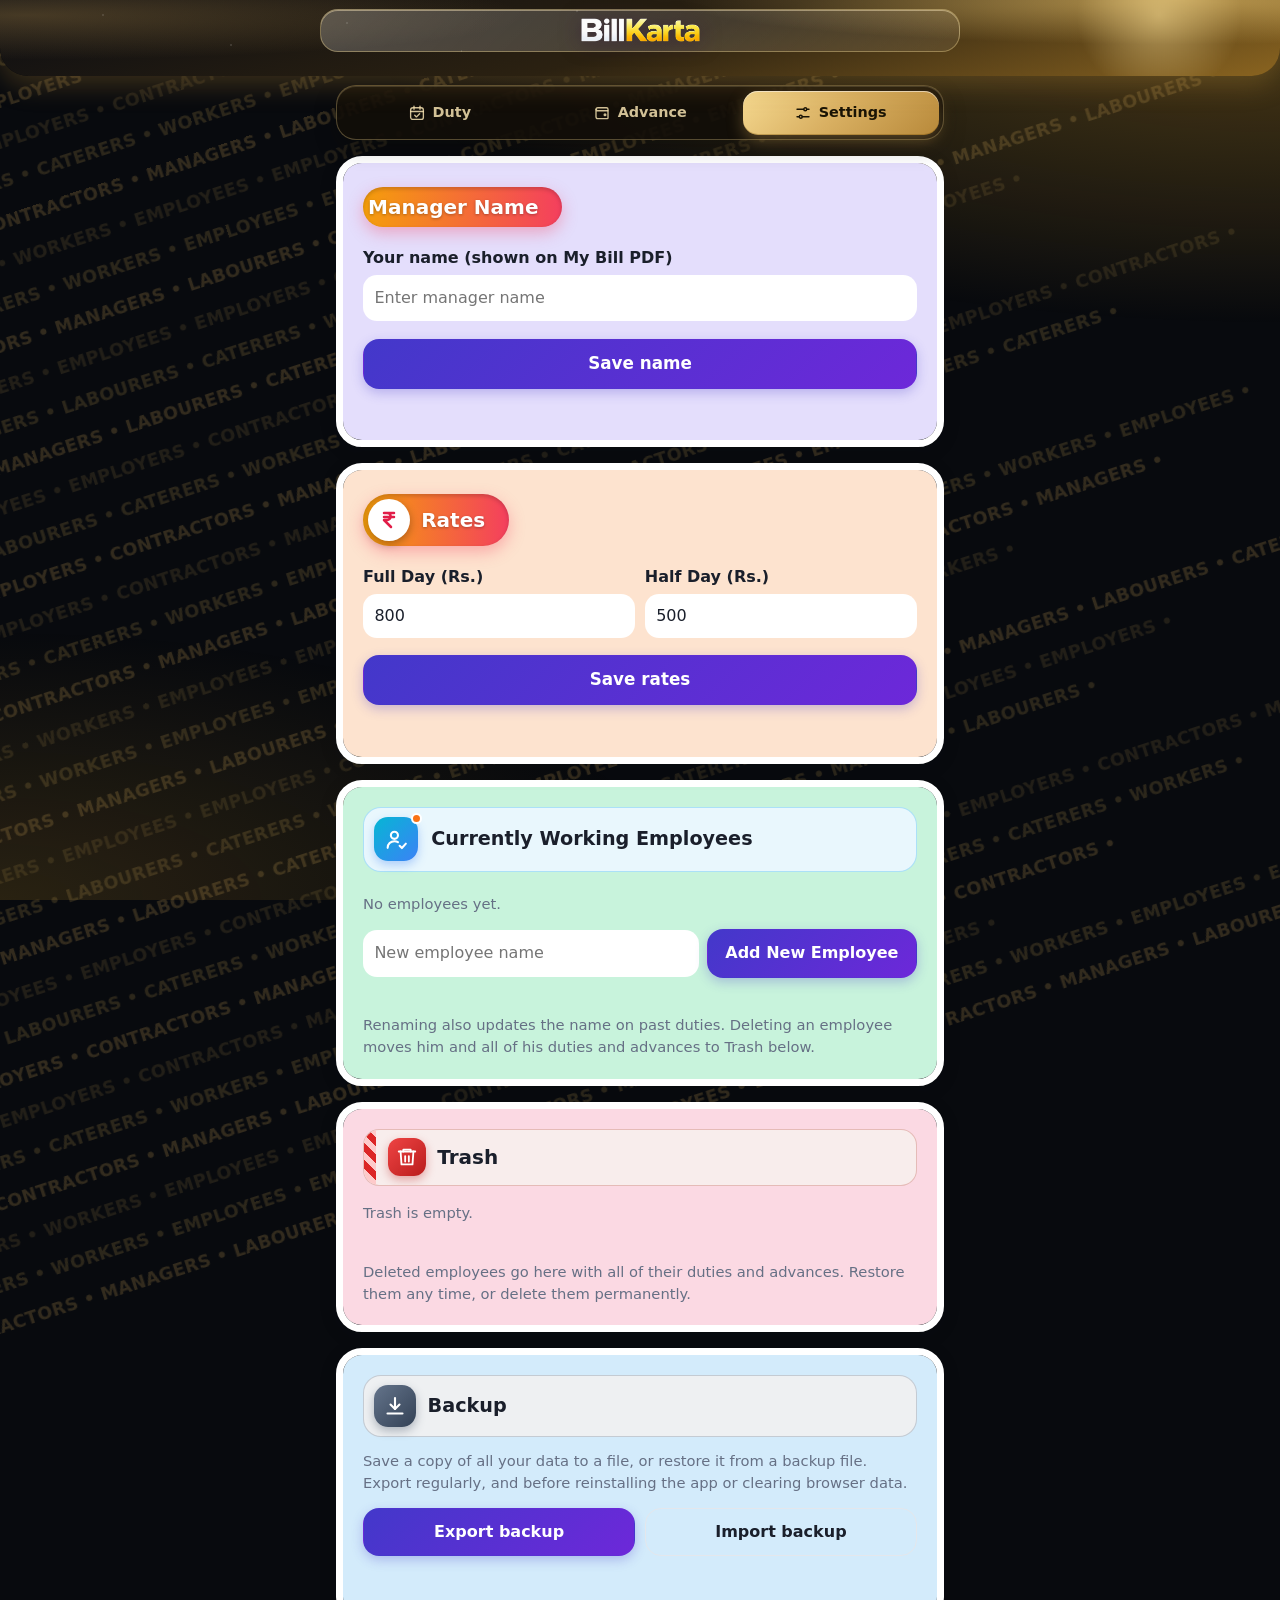
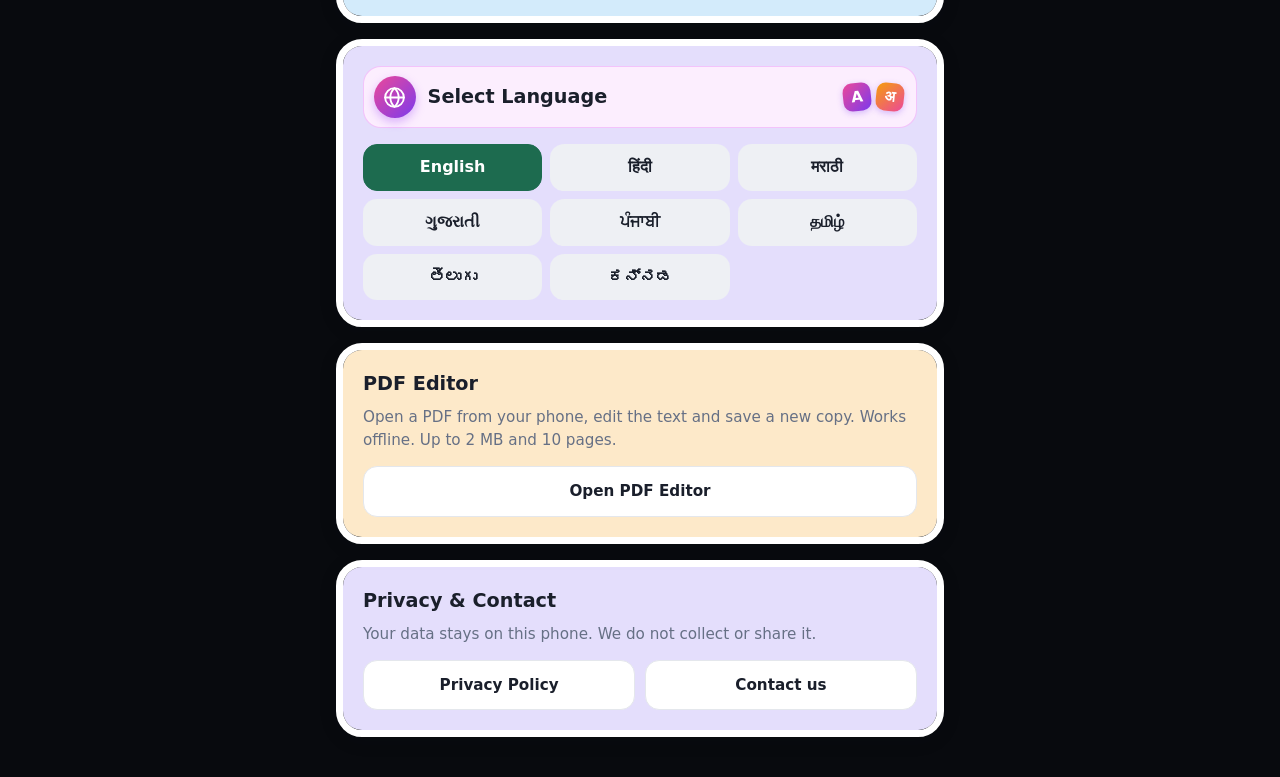
==== app/src/main/assets/www/forall/index.html @ 9d310b86 "Rename Compare PDF to Check Employee Bill; translate new labels in all languages Co-Authored-By: Cla" ====
<!DOCTYPE html>
<html lang="en">
<head><script src="/assets/www/app-shim.js"></script><link rel="stylesheet" href="/assets/www/fonts/poppins.css">
<meta charset="utf-8">
<meta name="viewport" content="width=device-width, initial-scale=1, minimum-scale=1, maximum-scale=1, user-scalable=no, viewport-fit=cover">
<title>BillKarta</title>
<script defer src="/assets/www/lib/jspdf.umd.min.js"></script>
<script defer src="/assets/www/lib/jspdf.plugin.autotable.min.js"></script>
<style>
  :root {
    --bg:#eef0f4; --card:#ffffff; --ink:#1a1f2b; --muted:#667085; --line:#e4e7ec;
    --accent:#1d6b4f; --on-accent:#ffffff; --danger:#b23a2e; --half:#b7791f; --full:#4338ca;
    --g1:#4338ca; --g2:#6d28d9; --brand-ink:#4338ca;
    --shadow:0 4px 20px rgba(16,24,40,.08),0 1px 3px rgba(16,24,40,.06);
    box-sizing:border-box;
    padding-bottom:env(safe-area-inset-bottom,0px);
  }
  @media (prefers-color-scheme: dark) {
    :root:not([data-theme="light"]) {
      --bg:#101217; --card:#1b1e26; --ink:#eceff4; --muted:#9aa3b2; --line:#2b303b;
      --accent:#58c49a; --on-accent:#0c1a13; --danger:#e8786b; --half:#e0a84a; --full:#a5b4fc;
      --g1:#3730a3; --g2:#5b21b6; --brand-ink:#a5b4fc;
      --shadow:0 4px 20px rgba(0,0,0,.45),0 1px 3px rgba(0,0,0,.35);
      color-scheme:dark;
    }
  }
  :root[data-theme="dark"] {
    --bg:#101217; --card:#1b1e26; --ink:#eceff4; --muted:#9aa3b2; --line:#2b303b;
    --accent:#58c49a; --on-accent:#0c1a13; --danger:#e8786b; --half:#e0a84a; --full:#a5b4fc;
    --g1:#3730a3; --g2:#5b21b6; --brand-ink:#a5b4fc;
    --shadow:0 4px 20px rgba(0,0,0,.45),0 1px 3px rgba(0,0,0,.35);
    color-scheme:dark;
  }
  *,*::before,*::after{box-sizing:inherit}
  body{margin:0;background:var(--bg);color:var(--ink);font-family:"Poppins","Noto Sans Devanagari","Noto Sans Gujarati","Noto Sans Gurmukhi","Noto Sans Tamil","Noto Sans Telugu","Noto Sans Kannada",system-ui,-apple-system,"Segoe UI",Roboto,sans-serif;line-height:1.5}
  .wrap{max-width:40rem;margin:0 auto;padding:1rem}
  h1{font-size:1.5rem;margin:.5rem 0 1rem}
  h2{font-size:1.1rem;margin:0 0 .75rem}
  nav{display:flex;gap:.5rem;margin-bottom:1rem}
  nav button{flex:1;padding:.7rem;border:1px solid var(--line);background:var(--card);color:var(--ink);border-radius:8px;font:inherit;font-weight:600;cursor:pointer}
  nav button[aria-selected="true"]{background:var(--accent);color:var(--on-accent);border-color:var(--accent)}
  .card{background:var(--card);border:1px solid var(--line);border-radius:10px;padding:1rem;margin-bottom:1rem}
  label{display:block;font-weight:600;margin:.8rem 0 .3rem}
  input[type=text],input[type=date]{width:100%;padding:.65rem;font:inherit;color:var(--ink);background:var(--bg);border:1px solid var(--line);border-radius:8px}
  .seg{display:flex;gap:.5rem}
  .seg label{flex:1;margin:0;font-weight:600}
  .seg input{position:absolute;opacity:0;pointer-events:none}
  .seg span{display:block;text-align:center;padding:.65rem;border:1px solid var(--line);border-radius:8px;cursor:pointer;background:var(--bg)}
  .seg input:checked+span{background:var(--accent);color:var(--on-accent);border-color:var(--accent)}
  .seg input:focus-visible+span,.chk input:focus-visible+span{outline:3px solid var(--ink);outline-offset:2px}
  .chips{display:flex;flex-wrap:wrap;gap:.5rem}
  .chk{margin:0;font-weight:500}
  .chk input{position:absolute;opacity:0;pointer-events:none}
  .chk span{display:inline-block;padding:.5rem .9rem;border:1px solid var(--line);border-radius:999px;cursor:pointer;background:var(--bg)}
  .chk input:checked+span{background:var(--accent);color:var(--on-accent);border-color:var(--accent)}
  .btn{font:inherit;font-weight:600;padding:.7rem 1.1rem;border-radius:8px;border:1px solid var(--accent);background:var(--accent);color:var(--on-accent);cursor:pointer}
  .btn.ghost{background:transparent;color:var(--ink);border-color:var(--line)}
  .btn.danger{background:transparent;color:var(--danger);border-color:var(--danger)}
  .btn:focus-visible,nav button:focus-visible{outline:3px solid var(--ink);outline-offset:2px}
  .save{width:100%;margin-top:1.1rem;font-size:1.05rem}
  .row{display:flex;gap:.5rem;align-items:center;margin-bottom:.5rem}
  .row input{flex:1}
  .hint{color:var(--muted);font-size:.92rem;margin:.3rem 0 0}
  .msg{min-height:1.4rem;margin:.6rem 0 0;font-weight:600;color:var(--accent)}
  .msg.err{color:var(--danger)}
  .rec{border-top:1px solid var(--line);padding:.75rem 0;display:flex;justify-content:space-between;gap:.75rem;align-items:flex-start}
  .rec:first-of-type{border-top:0}
  .tag{display:inline-block;font-size:.8rem;font-weight:700;padding:.1rem .55rem;border-radius:999px;border:1px solid currentColor}
  .tag.Half{color:var(--half)} .tag.Full{color:var(--full)}
  .meta{color:var(--muted);font-size:.92rem}
  .sum{display:grid;grid-template-columns:1fr auto auto;gap:.3rem .9rem;font-size:.95rem}
  .sum b{font-weight:600}
  .overlay{position:fixed;inset:0;background:rgba(0,0,0,.55);display:flex;align-items:center;justify-content:center;padding:1rem;z-index:50}
  .dialog{background:var(--card);color:var(--ink);border:1px solid var(--line);border-radius:12px;padding:1.25rem;width:100%;max-width:24rem}
  .dialog h2{margin:0 0 .5rem}
  .dialog p{margin:0 0 1.1rem;color:var(--muted);overflow-wrap:anywhere}
  .dactions{display:flex;gap:.5rem;justify-content:flex-end}
  .btn.dangerfill{background:var(--danger);border-color:var(--danger);color:#fff}
  .btn{min-height:44px}
  input[type=text],input[type=date],input[type=month]{font-size:16px;min-width:0;min-height:44px}
  input[type=date],input[type=month]{-webkit-appearance:none;appearance:none}
  .meta{overflow-wrap:anywhere}
  @media (max-width:520px){
    .wrap{padding:.75rem}
    .card{padding:.85rem}
    h1{font-size:1.3rem}
    .row{flex-wrap:wrap}
    .row input{flex:1 1 100%}
    .row .btn{flex:1}
    .rec{flex-direction:column}
    .rec .btn{width:100%}
    .dactions .btn{flex:1}
    .seg span{padding:.8rem .4rem}
  }
  .ibtn{flex:none;width:44px;height:44px;padding:0;display:inline-flex;align-items:center;justify-content:center;border:1px solid var(--line);background:transparent;color:var(--ink);border-radius:8px;cursor:pointer}
  .ibtn svg{width:20px;height:20px;fill:none;stroke:currentColor;stroke-width:2;stroke-linecap:round;stroke-linejoin:round}
  .ibtn.del{color:var(--danger);border-color:var(--danger)}
  .ibtn:focus-visible{outline:3px solid var(--ink);outline-offset:2px}
  .row.erow{flex-wrap:nowrap}
  .row.erow input{flex:1 1 auto}
  .row.erow{align-items:center}
  .ename{flex:1 1 auto;min-width:0;overflow-wrap:anywhere;font-weight:600}
  #emps{display:flex;flex-direction:column;gap:.6rem}
  #emps .row.erow{margin:0;gap:.65rem;padding:.55rem .65rem;border:1px solid var(--line);border-left:5px solid var(--accent);border-radius:12px;box-shadow:0 1px 3px rgba(0,0,0,.08);background:rgba(127,127,127,.08);background:color-mix(in srgb,var(--accent) 10%,var(--card))}
  #emps .row.erow:nth-child(even){background:rgba(127,127,127,.14);background:color-mix(in srgb,var(--accent) 18%,var(--card))}
  button.arow{width:100%;font:inherit;color:var(--ink);text-align:left;cursor:pointer}
  button.arow:focus-visible{outline:3px solid var(--ink);outline-offset:2px}
  .arow .atotal{flex:none;font-size:.9rem;font-weight:600;color:var(--accent)}
  .ahead{margin:1.1rem 0 .4rem;padding-top:.9rem;border-top:1px solid var(--line)}
  .hrow{display:flex;align-items:center;gap:.5rem;padding:.25rem 0}
  .hrow .hd{flex:1 1 auto;min-width:0}
  .hrow .ibtn{width:36px;height:36px}
  .pacts{display:flex;flex-wrap:wrap;gap:.5rem;margin-top:.5rem}
  .pacts .btn{flex:1 1 8rem;text-align:center;text-decoration:none;display:inline-block}
  .th{display:flex;align-items:center;gap:.5rem}
  .th svg{width:22px;height:22px;fill:none;stroke:currentColor;stroke-width:2;stroke-linecap:round;stroke-linejoin:round;color:var(--danger)}
  #tlist{display:flex;flex-direction:column;gap:.6rem}
  .trow{display:flex;align-items:center;flex-wrap:wrap;gap:.6rem;padding:.55rem .65rem;border:1px solid var(--line);border-left:5px solid var(--danger);border-radius:12px;background:rgba(127,127,127,.08);background:color-mix(in srgb,var(--danger) 8%,var(--card))}
  .trow .avatar{background:var(--muted)}
  .trow .tinfo{flex:1 1 9rem;min-width:0}
  .trow .tname{font-weight:600;overflow-wrap:anywhere}
  .trow .tmeta{font-size:.85rem;color:var(--muted)}
  .trow .btn{padding:.45rem .8rem}
  #tlist .ibtn{background:var(--card)}
  #tempty{margin-top:.8rem}
  .count{color:var(--muted);font-weight:500;font-size:.95rem}
  #alist{display:flex;flex-direction:column;gap:.6rem}
  .arow{display:flex;align-items:center;gap:.65rem;padding:.55rem .75rem;border:1px solid var(--line);border-left:5px solid var(--accent);border-radius:12px;box-shadow:0 1px 3px rgba(0,0,0,.08);background:rgba(127,127,127,.08);background:color-mix(in srgb,var(--accent) 10%,var(--card))}
  .arow:nth-child(even){background:rgba(127,127,127,.14);background:color-mix(in srgb,var(--accent) 18%,var(--card))}
  .arow .num{flex:none;min-width:1.4rem;color:var(--muted);font-weight:600;text-align:right}
  .avatar{flex:none;width:40px;height:40px;border-radius:50%;display:inline-flex;align-items:center;justify-content:center;background:var(--accent);color:var(--on-accent);font-weight:700;font-size:1.05rem}
  #emps .ibtn{background:var(--card)}
  .rbody{flex:1;min-width:0;width:100%}
  .rl{display:grid;grid-template-columns:6rem 1fr;gap:.5rem;padding:.2rem 0;align-items:start}
  .rl .k{color:var(--muted);font-size:.92rem}
  .rl span:not(.k),.rl ul{overflow-wrap:anywhere}
  .rl .tag{justify-self:start}
  .names{margin:0;padding-left:1.1rem}
  .tscroll{overflow-x:auto;-webkit-overflow-scrolling:touch}
  table.duties{width:100%;min-width:30rem;border-collapse:collapse;font-size:.95rem}
  .duties th,.duties td{text-align:left;padding:.6rem .5rem;border-bottom:1px solid var(--line);vertical-align:top}
  .duties th{color:var(--muted);font-weight:600;font-size:.88rem;white-space:nowrap}
  .duties td:first-child{white-space:nowrap}
  .duties .names{list-style:decimal;padding:0 0 0 1.25rem;margin:0}
  .duties .tag{white-space:nowrap}
  .duties .ibtn{width:36px;height:36px}
  .sr{position:absolute;width:1px;height:1px;overflow:hidden;clip:rect(0 0 0 0);white-space:nowrap}
  .duties td{transition:background-color .3s}
  .duties tr.hl td{background:rgba(255,200,0,.35);background:color-mix(in srgb,var(--accent) 30%,transparent)}
  .acts{display:flex;gap:.4rem}
  .dialog{max-height:90vh;overflow-y:auto}
  .tscroll{border:1px solid var(--line);border-radius:12px;background:var(--card);box-shadow:0 2px 8px rgba(0,0,0,.08)}
  table.duties{border-collapse:separate;border-spacing:0}
  .duties thead th{background:var(--accent);color:var(--on-accent);font-size:.82rem;font-weight:700;letter-spacing:.03em;padding:.8rem .75rem;border-bottom:0}
  .duties td{padding:.75rem;border-bottom:1px solid var(--line)}
  .duties tbody tr:last-child td{border-bottom:0}
  .duties tbody tr:nth-child(even){background:rgba(127,127,127,.08);background:color-mix(in srgb,var(--accent) 7%,transparent)}
  .duties tbody tr:hover{background:rgba(127,127,127,.14);background:color-mix(in srgb,var(--accent) 14%,transparent)}
  .duties .names li{padding:.1rem 0}
  .duties .names li::marker{color:var(--accent);font-weight:700}
  .duties .tag{padding:.25rem .75rem;font-size:.8rem;font-weight:700;background:color-mix(in srgb,currentColor 14%,transparent)}
  .duties .ibtn{border-radius:50%}
  .duties .ibtn:hover{background:color-mix(in srgb,var(--accent) 16%,transparent)}
  .duties .ibtn.del:hover{background:color-mix(in srgb,var(--danger) 16%,transparent)}
  table.duties{width:100%;min-width:0;font-size:.8rem;line-height:1.35}
  .duties thead th{font-size:.7rem;padding:.55rem .4rem;letter-spacing:.02em}
  .duties td{padding:.5rem .4rem}
  .duties th:first-child,.duties td:first-child{padding-left:.6rem}
  .duties th:last-child,.duties td:last-child{padding-right:.6rem}
  .duties td{overflow-wrap:anywhere}
  .duties td:first-child{white-space:nowrap;overflow-wrap:normal}
  .duties .names{padding-left:1rem}
  .duties .names li{padding:0}
  .duties .tag{padding:.12rem .5rem;font-size:.7rem;white-space:nowrap}
  .duties .acts{gap:.25rem}
  .duties .ibtn{width:30px;height:30px}
  .duties .ibtn svg{width:15px;height:15px}
  button,input,select,textarea{font-family:inherit}
  .btn:disabled{opacity:.45;cursor:not-allowed}
  .chk input:checked+span{background:#2563eb;color:#fff;border-color:#2563eb}
  input[type=number]{width:100%;padding:.65rem;font-size:16px;min-height:44px;color:var(--ink);background:var(--bg);border:1px solid var(--line);border-radius:8px}
  .rrow{display:grid;grid-template-columns:1fr 1fr;gap:.6rem}
  .rrow>div{min-width:0}
  .ac{position:relative}
  .aclist{list-style:none;margin:.25rem 0 0;padding:.25rem;position:absolute;left:0;right:0;z-index:20;background:var(--card);border:1px solid var(--line);border-radius:10px;box-shadow:0 6px 16px rgba(0,0,0,.18);max-height:14rem;overflow-y:auto}
  .aclist li{padding:.6rem .7rem;border-radius:8px}
  .aclist li[role=option]{cursor:pointer}
  .aclist li[role=option]:hover,.aclist li[aria-selected="true"]{background:#2563eb;color:#fff}
  .aclist li.none{color:var(--muted)}
  .bsub{color:var(--muted);font-size:.9rem;margin:1rem 0 .5rem}
  .duties th.amt,.duties td.amt{text-align:right;white-space:nowrap}
  .final{display:flex;justify-content:space-between;align-items:center;gap:1rem;margin-top:.9rem;padding:.9rem 1rem;border-radius:12px;background:var(--accent);color:var(--on-accent);font-weight:700}
  .final small{font-weight:500;opacity:.9}
  .final .tot{font-size:1.4rem;white-space:nowrap}
  .duties th.cnt,.duties td.cnt{text-align:center;width:3.5rem}
  .sum2{margin-top:1rem;border-top:1px solid var(--line);padding-top:.6rem;font-size:.8rem}
  .s2row{display:grid;grid-template-columns:1fr repeat(3,1.9rem);gap:.4rem;align-items:center;padding:.2rem 0}
  .s2head{color:var(--muted);font-weight:600;font-size:.7rem}
  .s2head span:not(:first-child){text-align:center}
  .s2row .nm{overflow-wrap:anywhere}
  .s2row .c{display:inline-flex;align-items:center;justify-content:center;width:1.7rem;height:1.7rem;border-radius:50%;border:1.5px solid currentColor;font-weight:700;font-size:.75rem;justify-self:center}
  .c.fd{color:var(--full)}
  .c.hd{color:var(--half)}
  .c.tot{color:#2563eb}
  .c.zero{opacity:.35}
  .s2row .c{border-color:transparent;color:#fff}
  .s2row .c.fd{background:#1a7f56;color:#fff}
  .s2row .c.hd{background:#b36a00;color:#fff}
  .s2row .c.tot{background:#2563eb;color:#fff}
  .s2row .c.zero{opacity:.35}
  .bname{text-align:center;font-weight:700;font-size:1.05rem;margin:1rem 0 .5rem;overflow-wrap:anywhere}
  .bsum{margin-top:.9rem;padding:.8rem 1rem;border:1px solid var(--line);border-radius:12px;background:var(--bg);font-size:.9rem;font-variant-numeric:tabular-nums}
  .bs-t{font-weight:700;margin-top:.55rem}
  .bs-t:first-child{margin-top:0}
  .bs-v{color:var(--muted);overflow-wrap:anywhere}
  [hidden]{display:none!important}

  /* ===== Redesign: gradient header, soft grey page, white rounded cards, floating save ===== */
  body{background:var(--bg)}
  .hero{background:linear-gradient(135deg,var(--g1),var(--g2));color:#fff;padding:calc(1.4rem + env(safe-area-inset-top,0px)) 0 4rem;border-radius:0 0 28px 28px;box-shadow:0 8px 24px rgba(67,56,202,.25)}
  .hero-in{max-width:40rem;margin:0 auto;padding:0 1rem}
  .hero h1{margin:0;font-size:1.6rem;font-weight:700;letter-spacing:-.01em;color:#fff;text-align:center}
  .wrap{margin-top:-2.6rem;padding-bottom:1.5rem;position:relative}
  nav{position:sticky;top:calc(env(safe-area-inset-top,0px) + .5rem);z-index:40}
  nav button{border:0;border-radius:16px;background:var(--card);color:var(--ink);box-shadow:0 6px 18px rgba(16,24,40,.16),0 1px 3px rgba(16,24,40,.1)}
  nav button[aria-selected="true"]{background:var(--accent);color:var(--on-accent)}
  .card{background:var(--card);border:0;border-radius:20px;box-shadow:var(--shadow);padding:1.25rem}
  .dialog{border:0;border-radius:20px;box-shadow:0 20px 50px rgba(0,0,0,.35)}
  h2{font-weight:600}
  input[type=text],input[type=date],input[type=month],input[type=number]{background:var(--bg);border:1px solid transparent;border-radius:14px}
  input:focus{outline:2px solid var(--g2);outline-offset:1px}
  .seg span{border:1px solid transparent;border-radius:14px;background:var(--bg)}
  .chk span{border:1px solid transparent;background:var(--bg)}
  .seg input:checked+span,.chk input:checked+span{background:var(--accent);color:var(--on-accent);border-color:var(--accent)}
  .btn{border:1px solid transparent;border-radius:16px;background:linear-gradient(135deg,var(--g1),var(--g2));color:#fff;box-shadow:0 4px 12px rgba(67,56,202,.28)}
  .btn.ghost{background:transparent;color:var(--ink);border-color:var(--line);box-shadow:none}
  .btn.danger{background:transparent;color:var(--danger);border-color:var(--danger);box-shadow:none}
  .btn.dangerfill{background:var(--danger);border-color:var(--danger);color:#fff;box-shadow:none}
  .msg{color:var(--brand-ink)}
  .msg.err{color:var(--danger)}
  .ibtn{border-radius:12px}
  .duties .ibtn{border-radius:50%}
  #emps .row.erow,#emps .row.erow:nth-child(even),.arow,.arow:nth-child(even){border:0;border-radius:16px;box-shadow:none;background:var(--bg)}
  .arow{padding:.65rem .8rem}
  .arow .atotal{color:var(--brand-ink)}
  .avatar{background:linear-gradient(135deg,var(--g1),var(--g2));color:#fff}
  .trow{border:0;border-left:0;border-radius:16px}
  .tscroll{border:0;border-radius:16px;box-shadow:var(--shadow)}
  .duties thead th{background:var(--g1);color:#fff}
  .duties tbody tr:nth-child(even){background:color-mix(in srgb,var(--muted) 7%,transparent)}
  .duties tbody tr:hover{background:color-mix(in srgb,var(--muted) 13%,transparent)}
  @keyframes dutyflash{0%,100%{background:transparent}50%{background:color-mix(in srgb,#fbbf24 65%,transparent)}}
  .duties tr.hl td{background:transparent;animation:dutyflash .7s ease-in-out 3}
  @media (prefers-reduced-motion:reduce){.duties tr.hl td{animation:none;background:color-mix(in srgb,#fbbf24 65%,transparent)}}
  .duties .names li::marker{color:var(--muted)}
  .duties .ibtn:hover{background:color-mix(in srgb,var(--muted) 18%,transparent)}
  .final{border-radius:16px;background:linear-gradient(135deg,var(--g1),var(--g2));color:#fff}
  .bsum{border:0;border-radius:16px;background:var(--bg)}
  .aclist{border:0;border-radius:16px;box-shadow:0 10px 28px rgba(16,24,40,.2)}
  .aclist li{border-radius:12px}
  .aclist li[role=option]:hover{background:var(--bg);color:var(--ink)}
  .aclist li[aria-selected="true"]{background:var(--accent);color:var(--on-accent)}
  .c.tot{color:#475569}
  .s2row .c.fd{background:#4338ca;color:#fff}
  .s2row .c.tot{background:#475569;color:#fff}
  .bs-t label{margin:0;display:inline;font:inherit;color:inherit}
  input.pendin{width:9rem;max-width:100%;padding:.65rem;font:inherit;font-size:16px;font-weight:700;text-align:right;min-height:44px;color:var(--ink);background:var(--bg);border:1px solid transparent;border-radius:14px}
  input.pendin::placeholder{font-weight:400;color:var(--muted);opacity:1}
  #bout{scroll-margin-top:calc(env(safe-area-inset-top,0px) + 5.5rem)}
  #details h2{margin:0}
  .acc{width:100%;display:flex;align-items:center;justify-content:space-between;gap:1rem;padding:0;margin:0;border:0;background:none;color:inherit;font:inherit;text-align:left;cursor:pointer;min-height:44px}
  .acc svg{width:24px;height:24px;flex:none;fill:none;stroke:currentColor;stroke-width:2.2;stroke-linecap:round;stroke-linejoin:round;transition:transform .2s}
  .acc[aria-expanded="true"] .chev{transform:rotate(180deg)}
  .acc:focus-visible{outline:2px solid var(--g2);outline-offset:4px;border-radius:8px}
  #dbody{margin-top:.8rem}
  #details .duties th.cnt,#details .duties td.cnt{width:4.5rem}
  .dtot{margin-top:.9rem;padding:.8rem 1rem;border-radius:16px;background:var(--bg);display:flex;flex-direction:column;gap:.35rem;font-variant-numeric:tabular-nums}
  .dtot>div{display:flex;justify-content:space-between;gap:1rem}
  .dtot span{font-weight:600}
  .dtot b{font-weight:700}
  .dtot .dgrand{margin-top:.2rem;padding:.65rem .9rem;border-radius:14px;background:linear-gradient(135deg,var(--g1),var(--g2));color:#fff;font-size:1.1rem}
  .arow{scroll-margin-top:calc(env(safe-area-inset-top,0px) + 5.5rem)}
  @keyframes advflash{0%,100%{background:var(--bg);box-shadow:0 0 0 0 transparent}50%{background:color-mix(in srgb,#fbbf24 60%,var(--bg));box-shadow:0 0 0 3px #f59e0b}}
  .arow.flash,.erow.flash{animation:advflash .7s ease-in-out 3}
  .erow{scroll-margin-top:calc(env(safe-area-inset-top,0px) + 5.5rem)}
  @media (prefers-reduced-motion:reduce){.arow.flash,.erow.flash{animation:none;background:color-mix(in srgb,#fbbf24 60%,var(--bg));box-shadow:0 0 0 3px #f59e0b}}
  .bsum{margin-top:.6rem;padding:0 .15rem;border:0;border-radius:0;background:transparent;font-size:1rem}
  .brow{display:flex;justify-content:space-between;align-items:center;gap:1rem;padding:.85rem 0;border-bottom:1px solid var(--line)}
  .bl{color:var(--muted);font-size:1.02rem;min-width:0}
  label.bl{margin:0;font-weight:400}
  .bv{text-align:right;font-variant-numeric:tabular-nums;overflow-wrap:anywhere}
  .bv b{font-weight:700;color:var(--ink)}
  .bv .eq{color:var(--muted);font-size:.9rem}
  /* Add Duty heading (from Duty_log file): small kicker above, gradient bar on the left */
  #addh{position:relative;display:block;margin:.1rem 0 1.2rem;padding-left:.95rem;font-size:1.55rem;font-weight:800;line-height:1.15}
  #addh .kick{display:block;margin-bottom:.2rem;font-size:.65rem;font-weight:700;letter-spacing:.22em;color:var(--g2)}
  #addh::after{content:"";position:absolute;left:0;top:.1rem;bottom:.05rem;width:5px;border-radius:5px;background:linear-gradient(180deg,var(--g1),var(--g2) 60%,#ec4899)}
  @media (prefers-color-scheme:dark){#addh .kick{color:#c4b5fd}}
  :lang(mr) #addh .kick,:lang(hi) #addh .kick,:lang(gu) #addh .kick,:lang(pa) #addh .kick,:lang(ta) #addh .kick,:lang(te) #addh .kick,:lang(kn) #addh .kick{letter-spacing:0;font-size:.8rem}

  /* All employees details bar: tinted banner with people icon, turns gradient when opened */
  .acc{gap:.7rem;padding:.55rem .65rem;border-radius:18px;background:color-mix(in srgb,var(--g2) 9%,var(--card));border:1px solid color-mix(in srgb,var(--g2) 22%,transparent);transition:background .2s,color .2s}
  .acc-ic{flex:none;width:38px;height:38px;border-radius:12px;display:grid;place-items:center;background:linear-gradient(135deg,var(--g1),var(--g2));box-shadow:0 4px 10px rgba(67,56,202,.3)}
  .acc .acc-ic svg{width:21px;height:21px;stroke:#fff;stroke-width:2}
  .acc-t{flex:1;min-width:0;font-size:1.1rem;font-weight:700}
  .acc .chev{box-sizing:content-box;width:18px;height:18px;padding:6px;border-radius:50%;background:var(--card);color:var(--brand-ink);box-shadow:0 2px 6px rgba(16,24,40,.18)}
  .acc[aria-expanded="true"]{background:linear-gradient(135deg,var(--g1),var(--g2));border-color:transparent;color:#fff;box-shadow:0 6px 16px rgba(67,56,202,.3)}
  .acc[aria-expanded="true"] .acc-ic{background:rgba(255,255,255,.2);box-shadow:none}

  /* Bill employee name (from Duty_log file): big bold name centred between two fading violet lines with dot ends */
  .bname{display:flex;align-items:center;justify-content:center;gap:.8rem;width:auto;max-width:none;margin:1.1rem 0 1rem;padding:0;font-size:1.4rem;font-weight:800;color:var(--ink);background:none;border:0;border-radius:0;box-shadow:none;overflow-wrap:anywhere;--bc:#6d28d9}
  .bname::before,.bname::after{content:"";flex:1;min-width:1.5rem;height:10px;background:radial-gradient(circle,var(--bc) 0 4px,transparent 4.6px) right center/10px 10px no-repeat,linear-gradient(90deg,transparent,var(--bc)) left center/calc(100% - 12px) 2px no-repeat}
  .bname::after{transform:scaleX(-1)}
  @media (prefers-color-scheme:dark){.bname{--bc:#a78bfa}}

  /* Saved duties heading: speech-bubble label with a little tail pointing down at the table */
  .savedh{display:flex;align-items:center;margin:0 0 1.4rem .1rem;padding:0;font-size:1.15rem;font-weight:800}
  .savedh-ic{display:none}
  .savedh span[data-i18n]{position:relative;display:inline-block;padding:.5rem 1.2rem;border-radius:18px 18px 18px 4px;color:#fff;background:linear-gradient(135deg,#0ea5e9,#6366f1);box-shadow:0 6px 14px rgba(79,70,229,.3)}
  .savedh span[data-i18n]::after{content:"";position:absolute;left:14px;top:100%;width:0;height:0;border-left:0 solid transparent;border-right:14px solid transparent;border-top:12px solid #3885ed}

  /* Advance tab "All employees" heading: gradient people badge, bold title, employee count pill on the right */
  .advh{display:flex;align-items:center;gap:.7rem;margin:0 0 .9rem;padding:.55rem .65rem;border-radius:18px;background:color-mix(in srgb,#f59e0b 12%,var(--card));border:1px solid color-mix(in srgb,#f59e0b 32%,transparent)}
  .advh-ic{flex:none;width:38px;height:38px;border-radius:50%;display:grid;place-items:center;background:linear-gradient(135deg,#fbbf24,#ea580c);box-shadow:0 4px 10px rgba(234,88,12,.35)}
  .advh-ic svg{width:21px;height:21px;fill:none;stroke:#fff;stroke-width:2;stroke-linecap:round;stroke-linejoin:round}
  .advh-t{flex:1;min-width:0;font-size:1.2rem;font-weight:800}
  .advh .count{flex:none;min-width:2rem;padding:.15rem .7rem;border-radius:999px;text-align:center;font-size:.95rem;font-weight:800;color:#431407;background:linear-gradient(135deg,#fde68a,#fbbf24);box-shadow:0 2px 6px rgba(234,88,12,.25)}
  .advh .count:empty{display:none}

  /* Settings "Rates" heading: switch-style pill - white knob with a rupee symbol at the left end of a warm gradient track */
  .ratesh{display:inline-flex;align-items:center;gap:.7rem;margin:.2rem 0 1.2rem;padding:5px 1.5rem 5px 5px;border-radius:999px;background:linear-gradient(90deg,#f59e0b,#f43f5e);box-shadow:0 6px 16px rgba(244,63,94,.35),inset 0 2px 4px rgba(0,0,0,.18)}
  .ratesh-ic{flex:none;width:42px;height:42px;border-radius:50%;display:grid;place-items:center;background:#fff;box-shadow:0 3px 8px rgba(0,0,0,.3)}
  .ratesh-ic svg{width:24px;height:24px;fill:none;stroke:#e11d48;stroke-width:2.5;stroke-linecap:round;stroke-linejoin:round}
  .ratesh-t{font-size:1.25rem;font-weight:800;color:#fff;text-shadow:0 1px 3px rgba(0,0,0,.3)}
  .ratesh-orn{display:none}

  /* No zooming: no double-tap zoom, no pinch zoom */
  html,body{touch-action:pan-x pan-y;-webkit-text-size-adjust:100%;text-size-adjust:100%}
  button,input,label,summary,a{touch-action:manipulation}

  /* Settings "Trash" heading: red hazard-stripe edge, red bin badge, bold title, item-count pill on the right */
  .th{position:relative;overflow:hidden;gap:.7rem;margin:0 0 1rem;padding:.55rem .7rem .55rem 1.5rem;border-radius:16px;font-size:1.25rem;font-weight:800;background:color-mix(in srgb,var(--danger) 9%,var(--card));border:1px solid color-mix(in srgb,var(--danger) 28%,transparent)}
  .th::before{content:"";position:absolute;left:0;top:0;bottom:0;width:12px;background:repeating-linear-gradient(45deg,#dc2626 0 6px,#fecaca 6px 12px)}
  .th svg{box-sizing:content-box;flex:none;width:22px;height:22px;padding:8px;border-radius:12px;color:#fff;background:linear-gradient(135deg,#ef4444,#b91c1c);box-shadow:0 4px 10px rgba(185,28,28,.35)}
  .th span[data-i18n]{flex:1;min-width:0}
  .th .count{flex:none;min-width:2rem;padding:.15rem .7rem;border-radius:999px;text-align:center;font-size:.95rem;font-weight:800;color:#fff;background:#dc2626}
  .th .count:empty{display:none}

  /* Settings "Currently Working Employees" heading: person-with-tick badge with a live pulsing dot, bold title, cyan-blue theme */
  .workh{display:flex;align-items:center;gap:.8rem;margin:0 0 1rem;padding:.6rem .8rem .6rem .65rem;border-radius:18px;background:color-mix(in srgb,#0ea5e9 9%,var(--card));border:1px solid color-mix(in srgb,#0ea5e9 28%,transparent)}
  .workh-ic{position:relative;flex:none;width:44px;height:44px;border-radius:14px;display:grid;place-items:center;background:linear-gradient(135deg,#06b6d4,#3b82f6);box-shadow:0 4px 10px rgba(59,130,246,.35)}
  .workh-ic svg{width:25px;height:25px;fill:none;stroke:#fff;stroke-width:2;stroke-linecap:round;stroke-linejoin:round}
  .workh-ic::after{content:"";position:absolute;right:-4px;top:-4px;width:11px;height:11px;border-radius:50%;background:#f97316;border:2px solid var(--card);animation:workpulse 1.6s ease-in-out infinite}
  @keyframes workpulse{0%,100%{box-shadow:0 0 0 0 rgba(249,115,22,.55)}50%{box-shadow:0 0 0 6px rgba(249,115,22,0)}}
  @media (prefers-reduced-motion:reduce){.workh-ic::after{animation:none}}
  .workh-t{flex:1;min-width:0;font-size:1.2rem;font-weight:800;line-height:1.25;color:var(--ink)}

  /* Settings "Select Language" heading: globe badge, bold title, little "A" and "अ" letter chips on the right */
  .langh{display:flex;align-items:center;gap:.75rem;margin:0 0 1rem;padding:.55rem .75rem .55rem .6rem;border-radius:18px;background:color-mix(in srgb,#d946ef 9%,var(--card));border:1px solid color-mix(in srgb,#d946ef 26%,transparent)}
  .langh-ic{flex:none;width:42px;height:42px;border-radius:50%;display:grid;place-items:center;background:linear-gradient(135deg,#ec4899,#7c3aed);box-shadow:0 4px 10px rgba(168,85,247,.4)}
  .langh-ic svg{width:25px;height:25px;fill:none;stroke:#fff;stroke-width:1.8;stroke-linecap:round;stroke-linejoin:round}
  .langh-t{flex:1;min-width:0;font-size:1.2rem;font-weight:800}
  .langh-chips{flex:none;display:flex;gap:.3rem}
  .langh-chips i{display:grid;place-items:center;width:28px;height:28px;border-radius:9px;font-style:normal;font-size:.95rem;font-weight:800;color:#fff;background:linear-gradient(135deg,#ec4899,#7c3aed);box-shadow:0 2px 6px rgba(124,58,237,.3)}
  .langh-chips i:last-child{transform:rotate(6deg);background:linear-gradient(135deg,#f59e0b,#ec4899)}
  .langh-chips i:first-child{transform:rotate(-6deg)}

  /* Settings: the longer "Add New Employee" button keeps its width and drops under the name box when the row is narrow */
  #add{flex:none;max-width:100%}
  #langcard .seg{display:grid;grid-template-columns:repeat(3,1fr)}
  #newname{min-width:9rem}
  /* Settings "Backup" card: slate banner heading with a download-arrow badge, two side-by-side buttons */
  .bkh{display:flex;align-items:center;gap:.75rem;margin:0 0 .8rem;padding:.55rem .75rem .55rem .6rem;border-radius:18px;background:color-mix(in srgb,#64748b 11%,var(--card));border:1px solid color-mix(in srgb,#64748b 30%,transparent)}
  .bkh-ic{flex:none;width:42px;height:42px;border-radius:14px;display:grid;place-items:center;background:linear-gradient(135deg,#64748b,#334155);box-shadow:0 4px 10px rgba(51,65,85,.35)}
  .bkh-ic svg{width:24px;height:24px;fill:none;stroke:#fff;stroke-width:2.1;stroke-linecap:round;stroke-linejoin:round}
  .bkh-t{flex:1;min-width:0;font-size:1.2rem;font-weight:800}
  .bkbtns{display:flex;flex-wrap:wrap;gap:.6rem;margin-top:.9rem}
  .bkbtns .btn{flex:1 1 9rem}
  #bkacts{margin-top:.5rem}
  /* Header: the BillKarta name image replaces the old text title */
  .hero h1.brand{line-height:0}
  .hero h1.brand img{display:block;margin:0 auto;height:28px;width:auto;max-width:55%;filter:drop-shadow(0 2px 6px rgba(0,0,0,.25))}
  /* No-internet popup (from the Duty_log reference page) */
  #offline{position:fixed;inset:0;z-index:99999;display:flex;align-items:center;justify-content:center;padding:1.2rem;background:linear-gradient(135deg,rgba(67,56,202,.92),rgba(109,40,217,.94));-webkit-backdrop-filter:blur(8px);backdrop-filter:blur(8px)}
  #offline[hidden]{display:none}
  .off-card{width:100%;max-width:23rem;text-align:center;background:var(--card);color:var(--ink);border-radius:28px;padding:2rem 1.5rem 1.6rem;box-shadow:0 24px 60px rgba(0,0,0,.4);animation:offin .35s ease-out}
  @keyframes offin{from{opacity:0;transform:translateY(16px) scale(.96)}to{opacity:1;transform:none}}
  .off-ic{position:relative;width:96px;height:96px;margin:0 auto 1.2rem;border-radius:50%;display:grid;place-items:center;background:linear-gradient(135deg,#f59e0b,#f43f5e);box-shadow:0 10px 24px rgba(244,63,94,.4)}
  .off-ic::before,.off-ic::after{content:"";position:absolute;inset:0;border-radius:50%;border:2px solid rgba(244,63,94,.45);animation:offring 2.2s ease-out infinite}
  .off-ic::after{animation-delay:1.1s}
  @keyframes offring{from{transform:scale(1);opacity:.9}to{transform:scale(1.7);opacity:0}}
  .off-ic svg{width:48px;height:48px;fill:none;stroke:#fff;stroke-width:2.2;stroke-linecap:round;stroke-linejoin:round}
  .off-card h2{margin:0 0 .5rem;font-size:1.4rem;font-weight:800}
  .off-card p{margin:0 0 1.3rem;color:var(--muted);font-size:1rem}
  .off-wait{display:flex;align-items:center;justify-content:center;gap:.5rem;margin-top:1rem;font-size:.9rem;color:var(--muted)}
  .off-dot{width:10px;height:10px;border-radius:50%;background:#f43f5e;animation:offdot 1.2s ease-in-out infinite}
  @keyframes offdot{50%{opacity:.25;transform:scale(.7)}}
  @media (prefers-reduced-motion:reduce){.off-ic::before,.off-ic::after,.off-dot,.off-card{animation:none}}
  /* Complete Bill box in "All employees details": BillKarta blue with a gold amount */
  .dcomplete{margin-top:.7rem;padding:.85rem 1rem;border-radius:16px;color:#fff;background:linear-gradient(135deg,#1e3a8a,#1d4ed8);box-shadow:0 6px 16px rgba(29,78,216,.3)}
  .dc-row{display:flex;align-items:center;justify-content:space-between;gap:1rem}
  .dc-row span{font-weight:700;font-size:1.05rem}
  .dc-row b{font-size:1.35rem;font-weight:800;color:#fbbf24;font-variant-numeric:tabular-nums}
  .dcomplete .dc-note{margin:.3rem 0 0;font-size:.85rem;color:rgba(255,255,255,.85)}
  /* Devanagari: letter-spacing breaks conjunct joining, so switch it off for Marathi/Hindi */
  :lang(mr) .hero h1,:lang(hi) .hero h1,:lang(gu) .hero h1,:lang(pa) .hero h1,:lang(ta) .hero h1,:lang(te) .hero h1,:lang(kn) .hero h1,:lang(mr) .duties thead th,:lang(hi) .duties thead th,:lang(gu) .duties thead th,:lang(pa) .duties thead th,:lang(ta) .duties thead th,:lang(te) .duties thead th,:lang(kn) .duties thead th{letter-spacing:0}
  @media (max-width:520px){
    .card{padding:1.05rem}
    .hero h1{font-size:1.4rem}
  }

/* BK-CARD-COLORS */
.card{--tint:#e4defc;background:var(--tint);background-clip:padding-box;border:7px solid var(--card);
  border-radius:26px;box-shadow:var(--shadow)}
@media (prefers-color-scheme:dark){.card{background:color-mix(in srgb,var(--tint) 17%,var(--card));background-clip:padding-box}}
.card input:not([type=radio]):not([type=checkbox]):not([type=file]):not([type=range]),.card select,.card textarea{background:var(--card)}

.card:has(#addh){--tint:#c8f3dc}
.card:has(#list){--tint:#d3ebfb}
#bill.card{--tint:#fdf1c2}
#details.card{--tint:#e4defc}
.card:has(#rfull){--tint:#fde3cf}
.card:has(#emps){--tint:#c8f3dc}
#trashcard{--tint:#fbd9e3}
#bkcard{--tint:#d3ebfb}
#langcard{--tint:#e4defc}
.card:has(#acount){--tint:#fde3cf}

/* BK-ABOUT */
#aboutcard{--tint:#e4defc}
#aboutcard .about-h{font-size:1.2rem;font-weight:800;margin:0 0 .45rem}
#aboutcard .about-p{margin:0 0 .9rem;font-size:.95rem;color:var(--muted)}
#aboutcard .about-actions{display:flex;gap:.6rem;flex-wrap:wrap}
#aboutcard .about-actions a{flex:1;min-width:9rem;text-align:center;padding:.8rem 1rem;border-radius:14px;
  font-weight:700;font-size:.95rem;text-decoration:none;color:var(--ink);background:var(--card);border:1px solid var(--line)}

/* BK-PDFCARD */
#pdfcard{--tint:#fde9c9}
#pdfcard .pdf-h{font-size:1.2rem;font-weight:800;margin:0 0 .45rem}
#pdfcard .pdf-p{margin:0 0 .9rem;font-size:.95rem;color:var(--muted)}
#pdfcard a.pdf-go{display:block;text-align:center;padding:.8rem 1rem;border-radius:14px;
  font-weight:700;font-size:.95rem;text-decoration:none;color:var(--ink);background:var(--card);border:1px solid var(--line)}
</style>
<style>
/* BK-GOLD-HEADER */
.hero,.hero *{box-sizing:border-box}
.hero{position:sticky;overflow:visible;color:#fff;z-index:50;pointer-events:none;background:none !important;box-shadow:none !important;
  padding:calc(.55rem + env(safe-area-inset-top,0px)) .9rem 1.5rem !important;border-radius:0 !important}
.hero-bg{position:absolute;inset:0;overflow:hidden;z-index:-1;pointer-events:none;border-radius:0 0 28px 28px;
  background:radial-gradient(60% 90% at 92% 0%,rgba(255,214,120,.55),transparent 65%),
    radial-gradient(60% 90% at 2% 20%,rgba(198,156,80,.30),transparent 65%),
    linear-gradient(165deg,#0c0d12 0%,#2b2111 52%,#8a6420 100%);
  box-shadow:0 10px 26px rgba(184,137,53,.28);will-change:opacity,transform}
.hero .orb{position:absolute;border-radius:50%;pointer-events:none;opacity:.55;width:190px;height:150px;right:2%;top:-60px;
  background:radial-gradient(circle,#f5d990,transparent 68%)}
.hero-in{position:relative;z-index:1;max-width:40rem;margin:0 auto;padding:.6rem .8rem !important;background:none !important;border:0 !important;box-shadow:none !important}
.hero-in .glass{position:absolute;inset:0;z-index:0;border-radius:18px;overflow:hidden;pointer-events:none;
  background:linear-gradient(135deg,rgba(255,255,255,.22),rgba(255,255,255,.07));border:1px solid rgba(245,217,144,.38);
  box-shadow:inset 0 1px 0 rgba(255,235,190,.45);will-change:opacity,transform}
.hero-in .glass::after{content:"";position:absolute;top:0;bottom:0;left:0;width:45%;pointer-events:none;
  background:linear-gradient(105deg,transparent,rgba(255,255,255,.38),transparent);transform:translateX(-120%) skewX(-18deg);
  animation:bkShine 6s ease-in-out 1.2s infinite;will-change:transform}
@keyframes bkShine{0%{transform:translateX(-120%) skewX(-18deg)}45%,100%{transform:translateX(330%) skewX(-18deg)}}
.bk-chip{position:absolute;z-index:0;left:0;top:0;border-radius:999px;pointer-events:none;opacity:0;background:rgba(18,14,8,.92);
  border:1px solid rgba(245,217,144,.35);box-shadow:0 6px 16px rgba(16,12,4,.3)}
.hero h1.brand{position:relative;z-index:2;line-height:0;margin:0;transform-origin:left center;will-change:transform}
.hero h1.brand img{display:block;margin:0 auto;height:24px !important;width:auto;max-width:68% !important;filter:drop-shadow(0 2px 10px rgba(40,10,60,.5))}
.hero .cr{position:absolute;left:-24px;pointer-events:none;z-index:0;opacity:0;
  animation:bkCrR var(--t,16s) linear var(--d,0s) infinite}
.hero .cr.rev{left:auto;right:-24px;animation-name:bkCrL}
.hero .cr i{display:block;width:calc(var(--s,10px)*.75);height:calc(var(--s,10px)*.75);position:relative;
  clip-path:polygon(50% 0,61% 35%,98% 35%,68% 57%,79% 91%,50% 70%,21% 91%,32% 57%,2% 35%,39% 35%);
  background:linear-gradient(125deg,#fff 0%,#fff1c2 50%,#fff 100%);animation:bkCrW var(--w,5s) ease-in-out var(--d,0s) infinite alternate}
@keyframes bkCrR{0%{opacity:0;transform:translateX(0)}8%{opacity:1}92%{opacity:1}100%{opacity:0;transform:translateX(calc(100vw + 48px))}}
@keyframes bkCrL{0%{opacity:0;transform:translateX(0)}8%{opacity:1}92%{opacity:1}100%{opacity:0;transform:translateX(calc(-100vw - 48px))}}
@keyframes bkCrW{0%{transform:translateY(calc(var(--a,14px)*-1)) rotate(-18deg)}100%{transform:translateY(var(--a,14px)) rotate(18deg)}}
.hero .k1{top:14px;--s:11px;--t:17s;--w:4.6s;--a:10px;--d:-2s}
.hero .k2{top:34px;--s:8px;--t:21s;--w:5.8s;--a:8px;--d:-9s}
.hero .k3{top:50px;--s:13px;--t:19s;--w:6.4s;--a:8px;--d:-5s}
.hero .k4{top:24px;--s:9px;--t:23s;--w:5.2s;--a:10px;--d:-14s}
.hero .k5{top:44px;--s:7px;--t:15s;--w:4.2s;--a:7px;--d:-7s}
.hero .k10{top:30px;--s:12px;--t:12s;--w:4.6s;--a:9px;--d:-3s}
.hero .tw{position:absolute;width:var(--z,2px);height:var(--z,2px);border-radius:50%;pointer-events:none;z-index:0;background:#fff;
  opacity:.15;animation:bkTwk var(--p,3s) ease-in-out var(--q,0s) infinite}
@keyframes bkTwk{0%,100%{opacity:.15}50%{opacity:1}}
main,.wrap{margin-top:-.45rem !important}
/* same background as the front page: dark with faint diagonal gold words + glow */
body{background:#080a0e !important}
.bk-words{position:fixed;left:-35%;right:-35%;top:-25%;bottom:-25%;z-index:0;pointer-events:none;overflow:hidden;transform:rotate(-18deg);
  display:flex;flex-direction:column;justify-content:center;gap:.72rem;font-weight:800;text-transform:uppercase;letter-spacing:.02em;
  font-size:1.1rem;line-height:1.1;white-space:nowrap;color:rgba(218,177,91,.17);
  will-change:transform;contain:strict}
.bk-words .row{display:block}.bk-words .row:nth-child(3n+1){color:rgba(218,177,91,.2)}.bk-words .row:nth-child(3n+2){color:rgba(218,177,91,.12)}
.bk-glow{position:fixed;inset:0;z-index:0;pointer-events:none;
  background:radial-gradient(120% 60% at 100% 0%,rgba(218,160,40,.34),transparent 60%),radial-gradient(90% 50% at 0% 100%,rgba(218,160,40,.16),transparent 60%)}
main,.wrap{position:relative;z-index:1}
/* tabs: three equal-size buttons with icons and a sliding gold plate */
.tabs,nav[role="tablist"]{position:sticky;display:flex !important;gap:.3rem !important;padding:.3rem !important;box-sizing:border-box;
  border-radius:20px;background:rgba(18,14,8,.9) !important;border:1px solid rgba(245,217,144,.30);
  box-shadow:0 8px 22px rgba(16,12,4,.28),inset 0 1px 0 rgba(255,235,190,.16);isolation:isolate}
.tab,nav[role="tablist"] button{position:relative;z-index:1;flex:1 1 0 !important;min-width:0;min-height:44px;display:flex;align-items:center;justify-content:center;gap:.4rem;
  padding:.55rem .2rem !important;border:0 !important;border-radius:15px !important;background:transparent !important;box-shadow:none !important;
  color:rgba(245,226,176,.85) !important;font:inherit;font-weight:600;font-size:.9rem;cursor:pointer;transition:color .3s,transform .15s}
.tab:active,nav[role="tablist"] button:active{transform:scale(.96)}
.tab.on,nav[role="tablist"] button[aria-selected="true"]{color:#1a1405 !important;background:transparent !important}
.bk-ic{width:18px;height:18px;flex:none;fill:none;stroke:currentColor;stroke-width:1.8;stroke-linecap:round;stroke-linejoin:round}
.bk-plate{position:absolute;z-index:0;top:.3rem;bottom:.3rem;left:0;width:0;border-radius:15px;pointer-events:none;
  background:linear-gradient(135deg,#f5d990 0%,#d9b062 48%,#b8893a 100%);
  box-shadow:0 6px 16px rgba(198,156,80,.38),inset 0 1px 0 rgba(255,255,255,.6),inset 0 -1px 0 rgba(120,80,10,.35);
  transition:transform .42s cubic-bezier(.3,1.25,.4,1),width .42s cubic-bezier(.3,1.25,.4,1)}
/* smooth content change when switching tabs (restarts each time a panel becomes visible) */
main>section,main>#adv,#p-duty,#p-adv,#p-set{animation:bkIn .4s cubic-bezier(.2,.8,.2,1)}
@keyframes bkIn{from{opacity:0;transform:translateY(14px)}to{opacity:1;transform:none}}
@media (prefers-reduced-motion:reduce){.hero .cr,.hero .tw,.glass::after,.bk-plate,main>section,main>#adv,#p-duty,#p-adv,#p-set{animation:none;transition:none}}
</style><style>/* BK-COUNT */
#wl,#ewl{display:inline-block}
.bk-n{display:inline-block;vertical-align:middle;min-width:22px;height:22px;padding:0 6px;margin-left:.5rem;border-radius:99px;text-align:center;
  font:800 .78rem/22px 'Poppins',system-ui,sans-serif;color:#fff;background:linear-gradient(135deg,#ec4899,#7c3aed);box-shadow:0 2px 7px rgba(124,58,237,.4)}
.bk-n[hidden]{display:none}
.bk-n.pop{animation:bkPop .2s ease-out}
@keyframes bkPop{0%{transform:scale(.8)}60%{transform:scale(1.12)}100%{transform:scale(1)}}
@media (prefers-reduced-motion:reduce){.bk-n.pop{animation:none}}
</style><style>/* BK-DETAILS-SCROLL */#details{scroll-margin-top:96px}</style></head>
<body>
<div id="offline" role="alertdialog" aria-modal="true" aria-labelledby="offt" hidden>
  <div class="off-card">
    <div class="off-ic" aria-hidden="true"><svg viewBox="0 0 24 24"><path d="M2 8.8a15 15 0 0 1 4.2-2.6"/><path d="M10 5.1A15 15 0 0 1 22 8.8"/><path d="M5 12.6a10 10 0 0 1 3.5-2.1"/><path d="M13.6 10.1a10 10 0 0 1 5.4 2.5"/><path d="M8.5 16.4a5 5 0 0 1 5.6-.8"/><path d="M12 20h.01"/><path d="M2 2l20 20"/></svg></div>
    <h2 id="offt" data-i18n="off_title">No internet connection</h2>
    <p data-i18n="off_body">Please check your Wi-Fi or mobile data. BillKarta will open automatically as soon as you are back online.</p>
    <button class="btn" id="offretry" type="button" data-i18n="off_retry">Try again</button>
    <div class="off-wait"><span class="off-dot" aria-hidden="true"></span><span data-i18n="off_wait">Waiting for connection…</span></div>
  </div>
</div>
<header class="hero"><div class="hero-bg"><span class="orb" aria-hidden="true"></span><span aria-hidden="true" class="cr k1"><i></i></span><span aria-hidden="true" class="cr k2 rev"><i></i></span><span aria-hidden="true" class="cr k3"><i></i></span><span aria-hidden="true" class="cr k4 rev"><i></i></span><span aria-hidden="true" class="cr k5"><i></i></span><span aria-hidden="true" class="cr k10 rev"><i></i></span><span class="tw" style="left:8%;top:14px;--z:2px;--p:3.1s;--q:0s" aria-hidden="true"></span><span class="tw" style="left:18%;top:44px;--z:1.5px;--p:2.6s;--q:0.8s" aria-hidden="true"></span><span class="tw" style="left:27%;top:22px;--z:2px;--p:3.6s;--q:1.4s" aria-hidden="true"></span><span class="tw" style="left:36%;top:50px;--z:1.5px;--p:2.9s;--q:0.3s" aria-hidden="true"></span><span class="tw" style="left:45%;top:10px;--z:2px;--p:3.3s;--q:2s" aria-hidden="true"></span></div><span class="bk-chip" aria-hidden="true"></span><div class="hero-in"><span class="glass" aria-hidden="true"></span><h1 class="brand"><img src="[data-uri]" alt="BillKarta" width="460" height="93"></h1></div></header>
<div class="wrap">
  <nav role="tablist">
    <button id="t-duty" role="tab" aria-selected="true" type="button"><svg class="bk-ic" viewBox="0 0 24 24" aria-hidden="true"><rect x="3.5" y="5" width="17" height="15.5" rx="3"/><path d="M3.5 10h17M8 3v4M16 3v4M9 15l2.2 2.2L15.5 13"/></svg><span class="bk-tl" data-i18n="tab_duty">Duty</span></button>
    <button id="t-adv" role="tab" aria-selected="false" type="button"><svg class="bk-ic" viewBox="0 0 24 24" aria-hidden="true"><path d="M4 7.5A2.5 2.5 0 0 1 6.5 5H18a2 2 0 0 1 2 2v2"/><path d="M4 7.5V17a2.5 2.5 0 0 0 2.5 2.5H19a1 1 0 0 0 1-1V10a1 1 0 0 0-1-1H6.5A2.5 2.5 0 0 1 4 7.5Z"/><circle cx="16" cy="14.2" r="1.1"/></svg><span class="bk-tl" data-i18n="tab_adv">Advance</span></button>
    <button id="t-set" role="tab" aria-selected="false" type="button"><svg class="bk-ic" viewBox="0 0 24 24" aria-hidden="true"><path d="M4 7h9M17 7h3M4 17h3M11 17h9"/><circle cx="15" cy="7" r="2"/><circle cx="9" cy="17" r="2"/></svg><span class="bk-tl" data-i18n="tab_set">Settings</span></button>
  </nav>

  <section id="p-duty">
    <div class="card">
      <h2 id="addh"><span class="kick" data-i18n="new_entry">NEW ENTRY</span><span data-i18n="add_duty">Add Duty</span></h2>
      <label for="date" data-i18n="date">Date</label>
      <input type="date" id="date">
      <label for="loc" data-i18n="location_work">Location/Work</label>
      <input type="text" id="loc" list="locs" data-i18n-ph="loc_ph" placeholder="Enter Location or Work" autocomplete="off">
      <datalist id="locs"></datalist>
      <label id="dl" data-i18n="duty_type">Duty type</label>
      <div class="seg" role="radiogroup" aria-labelledby="dl">
        <label><input type="radio" name="duty" value="Full" checked><span data-i18n="full_day">Full Day</span></label>
        <label><input type="radio" name="duty" value="Half"><span data-i18n="half_day">Half Day</span></label>
      </div>
      <label id="wl" data-i18n="who">Who did the duty</label>
      <div class="chips" id="who" role="group" aria-labelledby="wl"></div>
      <p class="hint" id="nowho" data-i18n="no_emp_first" hidden>No employees yet. Add names in Settings first.</p>
      <button class="btn save" id="save" type="button" data-i18n="save_duty">Save duty</button>
      <p class="msg" id="msg" aria-live="polite"></p>
    </div>

    <div class="card">
      <h2 class="savedh"><span class="savedh-ic" aria-hidden="true"><svg viewBox="0 0 24 24"><path d="M9 6h11M9 12h11M9 18h11"/><path d="M3.5 6l1.3 1.3L7 5M3.5 12l1.3 1.3L7 11M3.5 18l1.3 1.3L7 17"/></svg></span><span data-i18n="saved_duties">Saved duties</span></h2>
      <div id="list"></div>
      <div id="sum" class="sum2"></div>
    </div>

    <div class="card" id="bill">
      <h2 class="savedh"><span data-i18n="bill">Make Employee's Bill</span></h2>
      <label for="bname" style="margin-top:0" data-i18n="bill_search">Enter Employee Name</label>
      <div class="ac">
        <input type="text" id="bname" data-i18n-ph="bname_ph" placeholder="Type employee name" autocomplete="off" role="combobox" aria-expanded="false" aria-controls="blist" aria-autocomplete="list">
        <ul id="blist" class="aclist" role="listbox" hidden></ul>
      </div>
      <div id="bout"></div>
    </div>

    <div class="card" id="cmp"><!-- BK-COMPARE-PDF -->
      <h2 class="savedh"><span data-i18n="cmp_title">Compare PDF</span></h2>
      <label for="cname" style="margin-top:0" data-i18n="bill_search">Enter Employee Name</label>
      <div class="ac">
        <input type="text" id="cname" data-i18n-ph="bname_ph" placeholder="Type employee name" autocomplete="off" role="combobox" aria-expanded="false" aria-controls="clist" aria-autocomplete="list">
        <ul id="clist" class="aclist" role="listbox" hidden></ul>
      </div>
      <div id="cstep" hidden>
        <input type="file" id="cfile" accept="application/pdf,.pdf" hidden>
        <button class="btn save" id="cpick" type="button" data-i18n="cmp_choose">Choose PDF from phone</button>
        <p class="hint" id="cnote" style="font-size:.78rem;margin:.45rem 0 0"></p>
        <p class="hint" id="cfname"></p>
        <div class="brow" style="margin-top:.8rem;align-items:center"><span class="bl"><label for="cpend" data-i18n="pending" style="margin:0">Pending payment</label><small style="display:block;opacity:.7" data-i18n="cmp_hint">Optional, added to the bill</small></span><span class="bv"><input type="number" id="cpend" class="pendin" min="0" step="any" inputmode="decimal" placeholder="0"></span></div>
        <button class="btn save" id="cgo" type="button" data-i18n="cmp_title">Compare PDF</button>
      </div>
      <p class="msg" id="cmsg" aria-live="polite"></p>
    </div>

<div id="cmpsheet" hidden><div class="cmpbox" role="dialog" aria-modal="true" aria-labelledby="cmptitle">
  <div class="cmphd"><b id="cmptitle"></b><button type="button" id="cmpx" data-i18n-aria="cmp_close" aria-label="Close">&#10005;</button></div>
  <div id="cmpbody"><div id="cmplist"></div></div>
  <button class="btn save" id="cmpdl" type="button" data-i18n="cmp_dl">Download PDF</button>
</div></div>
<style>
#bill.card,#cmp.card{--tint:#fdf1c2}
#cmp{scroll-margin-top:96px}
#cmpsheet{position:fixed;inset:0;z-index:200;background:rgba(0,0,0,.6);display:flex;align-items:flex-end;justify-content:center}
#cmpsheet[hidden]{display:none}
.cmpbox{width:100%;max-width:560px;height:92vh;display:flex;flex-direction:column;background:#e9ebef;color:#17233b;border-radius:16px 16px 0 0;padding:0 0 10px;box-sizing:border-box}
.cmphd{display:flex;justify-content:space-between;align-items:center;gap:10px;font-size:1.05rem;padding:12px 14px 6px}
.cmphd button{background:none;border:none;color:#17233b;font-size:20px;padding:4px 8px;cursor:pointer}
#cmpbody{flex:1;overflow:auto;padding:4px 8px 8px}
.cmpbox>.btn{margin:4px 10px 0;width:auto}
.cmppg{background:#fff;font-family:Arial,Helvetica,sans-serif;font-size:11px;color:#282828;box-shadow:0 0 0 1px #d5d9de}
.cmpban{background:#4338ca;color:#fff;text-align:center;font-weight:700;font-size:16px;padding:16px 8px;overflow-wrap:anywhere}
.cmpwrap{padding:12px 4px 14px 10px}
.cmpr{display:grid;position:relative}
.cmpr.d{grid-template-columns:minmax(0,22%) minmax(0,1fr) 13% 13% 26px}
.cmpr.a{grid-template-columns:minmax(0,1fr) minmax(0,1fr) 26px}
.cmpr>div:not(.cmm){border:.5px solid #c8cdd2;padding:6px 5px;display:flex;align-items:center;background:#fff;overflow-wrap:anywhere}
.cmpr>div.hd{background:#1e8259;color:#fff;font-weight:700;border-color:#1e8259;justify-content:center}
.cmpr>.hl{justify-content:flex-start}
.cmpr>.c{justify-content:center}
.cmpr>.am{justify-content:flex-end}
.cmpr>.cmm{display:flex;align-items:center;justify-content:center}
.cmpr.bad::after{content:"";position:absolute;left:0;right:26px;top:50%;border-top:2px solid #d93025;pointer-events:none}
.cmpr.fix>div:not(.cmm){background:#eaf3de;border-color:#97c459}
.cmpr.tot>div:not(.cmm){background:#e7ecf3;font-weight:700}
.cmpr.tot.fix>div:not(.cmm){background:#eaf3de}
.cmk{width:15px;height:15px;border-radius:4px;color:#fff;font-size:11px;display:inline-flex;align-items:center;justify-content:center;flex:none}
.cmk.g{background:#1e8259}.cmk.x{background:#d93025}
.cmph{margin:14px 0 6px;font-size:13px;color:#1e8259;font-weight:700}
.cmpbill{border:1.5px solid #0f766e;border-radius:10px;padding:10px 12px;font-size:12.5px;color:#17233b}
.cmpl{display:flex;align-items:center;gap:6px;margin:0 0 7px;line-height:1.3}
.cmpl.bad span:first-child{color:#d93025;text-decoration:line-through;font-size:11.5px}
.cmpfinal{font-weight:700;color:#0f766e;font-size:15px}
</style>

    <div class="card" id="details">
      <h2><button class="acc" id="dtoggle" type="button" aria-expanded="false" aria-controls="dbody"><span class="acc-ic" aria-hidden="true"><svg viewBox="0 0 24 24"><circle cx="9" cy="8" r="3.2"/><path d="M3 20c0-3.3 2.7-6 6-6s6 2.7 6 6"/><circle cx="17" cy="9" r="2.4"/><path d="M16.5 14.2c2.6.2 4.5 2.4 4.5 5"/></svg></span><span class="acc-t" data-i18n="emp_details">All employees details</span><svg class="chev" viewBox="0 0 24 24" aria-hidden="true"><path d="M6 9l6 6 6-6"/></svg></button></h2>
      <div id="dbody" hidden><div id="dout"></div></div>
    </div>
  </section>

  <section id="p-set" hidden>
    <div class="card" id="mncard">
      <h2 class="ratesh"><span class="ratesh-t">Manager Name</span></h2>
      <label for="mname" style="margin-top:0">Your name (shown on My Bill PDF)</label>
      <input type="text" id="mname" maxlength="40" autocomplete="off" placeholder="Enter manager name">
      <button class="btn save" id="mnsave" type="button">Save name</button>
      <p class="msg" id="mnmsg" aria-live="polite"></p>
    </div>
    <div class="card">
      <h2 class="ratesh"><span class="ratesh-ic" aria-hidden="true"><svg viewBox="0 0 24 24"><path d="M7 5h10M7 9h10M7 5h3.2a3.5 3.5 0 010 7H7l7 7"/></svg></span><span class="ratesh-t" data-i18n="rates">Rates</span><span class="ratesh-orn" aria-hidden="true"></span></h2>
      <div class="rrow">
        <div>
          <label for="rfull" style="margin-top:0" data-i18n="full_rate">Full Day (Rs.)</label>
          <input type="number" id="rfull" inputmode="numeric" min="0" step="1">
        </div>
        <div>
          <label for="rhalf" style="margin-top:0" data-i18n="half_rate">Half Day (Rs.)</label>
          <input type="number" id="rhalf" inputmode="numeric" min="0" step="1">
        </div>
      </div>
      <button class="btn save" id="rsave" type="button" data-i18n="save_rates">Save rates</button>
      <p class="msg" id="rmsg" aria-live="polite"></p>
    </div>

    <div class="card">
      <h2 class="workh"><span class="workh-ic" aria-hidden="true"><svg viewBox="0 0 24 24"><circle cx="10" cy="8" r="3.4"/><path d="M3.5 20c0-3.6 2.9-6.4 6.5-6.4 1.3 0 2.4.3 3.4 1"/><path d="M15 18l2.2 2.2L21 16"/></svg></span><span class="workh-t" data-i18n="emp_working">Currently Working Employees</span></h2>
      <div id="emps"></div>
      <div class="row" style="margin-top:.9rem">
        <input type="text" id="newname" data-i18n-ph="new_name" data-i18n-aria="new_name" placeholder="New employee name" autocomplete="off" aria-label="New employee name">
        <button class="btn" id="add" type="button" data-i18n="add">Add New Employee</button>
      </div>
      <p class="msg" id="smsg" aria-live="polite"></p>
      <p class="hint" data-i18n="hint_emps">Renaming also updates the name on past duties. Deleting an employee moves him and all of his duties and advances to Trash below.</p>
    </div>
    <div class="card" id="trashcard">
      <h2 class="th"><svg viewBox="0 0 24 24" aria-hidden="true"><path d="M3 6h18"/><path d="M8 6V4h8v2"/><path d="M19 6l-1 14H6L5 6"/><path d="M10 11v6M14 11v6"/></svg> <span data-i18n="trash">Trash</span> <span class="count" id="tcount"></span></h2>
      <div id="tlist"></div>
      <p class="msg" id="tmsg" aria-live="polite"></p>
      <button class="btn danger" id="tempty" type="button" data-i18n="empty_trash" hidden>Empty trash</button>
      <p class="hint" data-i18n="hint_trash">Deleted employees go here with all of their duties and advances. Restore them any time, or delete them permanently.</p>
    </div>
    <div class="card" id="bkcard">
      <h2 class="bkh"><span class="bkh-ic" aria-hidden="true"><svg viewBox="0 0 24 24"><path d="M12 4v11"/><path d="M7.5 10.5L12 15l4.5-4.5"/><path d="M4.5 19.5h15"/></svg></span><span class="bkh-t" data-i18n="backup">Backup</span></h2>
      <p class="hint" data-i18n="bk_hint">Save a copy of all your data to a file, or restore it from a backup file. Export regularly, and before reinstalling the app or clearing browser data.</p>
      <div class="bkbtns">
        <button class="btn" id="bkexport" type="button" data-i18n="bk_export">Export backup</button>
        <button class="btn ghost" id="bkimport" type="button" data-i18n="bk_import">Import backup</button>
      </div>
      <input type="file" id="bkfile" accept=".json,application/json" hidden>
      <p class="msg" id="bkmsg" aria-live="polite"></p>
      <div class="pacts" id="bkacts"></div>
    </div>
    <div class="card" id="langcard">
      <h2 class="langh"><span class="langh-ic" aria-hidden="true"><svg viewBox="0 0 24 24"><circle cx="12" cy="12" r="9"/><path d="M3 12h18"/><path d="M12 3c2.6 2.4 4 5.5 4 9s-1.4 6.6-4 9c-2.6-2.4-4-5.5-4-9s1.4-6.6 4-9z"/></svg></span><span class="langh-t">Select Language</span><span class="langh-chips" aria-hidden="true"><i>A</i><i>अ</i></span></h2>
      <div class="seg" role="radiogroup" aria-label="Select Language">
        <label><input type="radio" name="lang" value="en"><span>English</span></label>
        <label><input type="radio" name="lang" value="hi"><span>हिंदी</span></label>
        <label><input type="radio" name="lang" value="mr"><span>मराठी</span></label>
        <label><input type="radio" name="lang" value="gu"><span>ગુજરાતી</span></label>
        <label><input type="radio" name="lang" value="pa"><span>ਪੰਜਾਬੀ</span></label>
        <label><input type="radio" name="lang" value="ta"><span>தமிழ்</span></label>
        <label><input type="radio" name="lang" value="te"><span>తెలుగు</span></label>
        <label><input type="radio" name="lang" value="kn"><span>ಕನ್ನಡ</span></label>
      </div>
    </div>
    <div class="card" id="pdfcard">
      <h2 class="pdf-h" data-i18n="pdf_t">PDF Editor</h2>
      <p class="pdf-p" data-i18n="pdf_p">Open a PDF from your phone, edit the text and save a new copy. Works offline. Up to 2 MB and 10 pages.</p>
      <a class="pdf-go" href="../pdf/index.html" data-i18n="pdf_b">Open PDF Editor</a>
    </div>
    <div class="card" id="aboutcard">
      <h2 class="about-h" data-i18n="about_t">Privacy &amp; Contact</h2>
      <p class="about-p" data-i18n="about_p">Your data stays on this phone. We do not collect or share it.</p>
      <div class="about-actions">
        <a href="https://earlylike.github.io/billkarta-app/privacy.html" data-i18n="about_pp">Privacy Policy</a>
        <a href="mailto:gurulinggaidhankar@gmail.com" data-i18n="about_c">Contact us</a>
      </div>
    </div>

  </section>

  <section id="p-adv" hidden>
    <div class="card">
      <h2 class="advh"><span class="advh-ic" aria-hidden="true"><svg viewBox="0 0 24 24"><circle cx="9" cy="8" r="3.2"/><path d="M3 20c0-3.3 2.7-6 6-6s6 2.7 6 6"/><circle cx="17" cy="9" r="2.4"/><path d="M16.5 14.2c2.6.2 4.5 2.4 4.5 5"/></svg></span><span class="advh-t" data-i18n="all_emps">All employees</span><span class="count" id="acount"></span></h2>
      <p class="hint" style="margin:0 0 .8rem" data-i18n="tap_name">Tap a name to add an advance.</p>
      <div id="alist"></div>
      <p class="msg" id="advmsg" aria-live="polite"></p>
    </div>
  </section>
</div>

<div id="emodal" class="overlay" hidden role="dialog" aria-modal="true" aria-labelledby="et">
  <div class="dialog">
    <h2 id="et" data-i18n="upd_duty">Update duty</h2>
    <label for="edate" style="margin-top:0" data-i18n="date">Date</label>
    <input type="date" id="edate">
    <label for="eloc" data-i18n="location_work">Location/Work</label>
    <input type="text" id="eloc" list="locs" autocomplete="off">
    <label id="edl" data-i18n="duty_type">Duty type</label>
    <div class="seg" role="radiogroup" aria-labelledby="edl">
      <label><input type="radio" name="eduty" value="Full"><span data-i18n="full_day">Full Day</span></label>
      <label><input type="radio" name="eduty" value="Half"><span data-i18n="half_day">Half Day</span></label>
    </div>
    <label id="ewl" data-i18n="who">Who did the duty</label>
    <div class="chips" id="ewho" role="group" aria-labelledby="ewl"></div>
    <p class="msg err" id="emsg" aria-live="polite"></p>
    <div class="dactions">
      <button class="btn ghost" id="ecancel" type="button" data-i18n="cancel">Cancel</button>
      <button class="btn" id="esave" type="button" data-i18n="save_changes">Save changes</button>
    </div>
  </div>
</div>

<div id="amodal" class="overlay" hidden role="dialog" aria-modal="true" aria-labelledby="at">
  <div class="dialog">
    <h2 id="at" data-i18n="advance">Advance</h2>
    <label for="adate" style="margin-top:0" data-i18n="date">Date</label>
    <input type="date" id="adate">
    <label for="aamt" data-i18n="amount">Amount (Rs.)</label>
    <input type="number" id="aamt" inputmode="numeric" min="1" step="1" data-i18n-ph="amount_ph" placeholder="e.g. 500">
    <p class="msg err" id="amsg" aria-live="polite"></p>
    <div class="dactions">
      <button class="btn ghost" id="acancel" type="button" data-i18n="cancel">Cancel</button>
      <button class="btn" id="asave" type="button" data-i18n="save_adv">Save advance</button>
    </div>
    <div class="ahead" id="ahead" hidden><strong data-i18n="prev_adv">Previous advances</strong> <span class="count" id="atot"></span></div>
    <div id="ahist"></div>
  </div>
</div>

<div id="nmodal" class="overlay" hidden role="dialog" aria-modal="true" aria-labelledby="nt">
  <div class="dialog">
    <h2 id="nt" data-i18n="upd_emp_name">Update employee name</h2>
    <label for="nname" style="margin-top:0" data-i18n="employee_name">Employee name</label>
    <input type="text" id="nname" autocomplete="off">
    <div class="rrow" style="margin-top:.9rem">
      <div>
        <label for="nfull" style="margin-top:0" data-i18n="full_rate">Full Day (Rs.)</label>
        <input type="number" id="nfull" inputmode="numeric" min="0" step="1">
      </div>
      <div>
        <label for="nhalf" style="margin-top:0" data-i18n="half_rate">Half Day (Rs.)</label>
        <input type="number" id="nhalf" inputmode="numeric" min="0" step="1">
      </div>
    </div>
    <p class="hint" style="margin:.6rem 0 0" data-i18n="emp_rate_hint">Leave a rate empty to use the default from the Rates section.</p>
    <p class="msg err" id="nmsg" aria-live="polite"></p>
    <div class="dactions">
      <button class="btn ghost" id="ncancel" type="button" data-i18n="cancel">Cancel</button>
      <button class="btn" id="nsave" type="button" data-i18n="update">Update</button>
    </div>
  </div>
</div>

<div id="modal" class="overlay" hidden role="dialog" aria-modal="true" aria-labelledby="mt">
  <div class="dialog">
    <h2 id="mt"></h2>
    <p id="mb"></p>
    <div class="dactions">
      <button class="btn ghost" id="mno" type="button" data-i18n="cancel">Cancel</button>
      <button class="btn" id="myes" type="button">Confirm</button>
    </div>
  </div>
</div>

<script>
(function () {
  var KEY = "dutylog.v1";
  var state = { employees: [], records: [], advances: [], trash: [] };
  var mem = null;

  // ---- Languages: English, मराठी, हिंदी ----
  var I18N = { en: {"dl_mybill": "Download My Own Bill", "cmp_title": "Check Employee Bill", "cmp_choose": "Choose PDF from phone", "cmp_hint": "Optional, added to the bill", "cmp_dl": "Download PDF", "cmp_pick_emp": "Select an employee first.", "cmp_pick_pdf": "Choose a PDF first.", "cmp_unread": "Couldn’t read this PDF. Use a PDF made by BillKarta.", "cmp_wrong": "This PDF is for “{pdf}”, not “{emp}”. Choose the right PDF.", "cmp_noname": "The name in this PDF couldn’t be read, so it was compared with {emp}.", "cmp_read_err": "Couldn’t read that file. Try again.", "cmp_bill_h": "Correct bill (from your records)", "cmp_close": "Close", "cmp_note": "Note: Choose {emp} PDF bill.", "complete_bill": "Complete Bill", "adv_subtracted": "(Advance has been subtracted.)","off_title": "No internet connection", "off_body": "Please check your Wi-Fi or mobile data. BillKarta will open automatically as soon as you are back online.", "off_retry": "Try again", "off_wait": "Waiting for connection…","combo_limit":"{name} can’t have 3 Half Days and a Full Day on the same date. With a Full Day, at most 2 Half Days are allowed.","full_half_clash":"{name} already has a Half Day on this date, so a Full Day can’t be added. Remove or change the Half Days first.","half_limit":"{name} already has {max} Half Days on this date. {max} is the most allowed in one day.","backup": "Backup", "bk_hint": "Save a copy of all your data to a file, or restore it from a backup file. Export regularly, and before reinstalling the app or clearing browser data.", "bk_export": "Export backup", "bk_import": "Import backup", "bk_dl": "Download file", "bk_exported": "Backup ready: {name}. If the download did not start, use the buttons below.", "bk_fail": "Could not create the backup.", "bk_bad_file": "This is not a valid backup file. Nothing was changed.", "bk_read_fail": "Could not read the file. Nothing was changed.", "bk_confirm_q": "Replace all data?", "bk_confirm_body": "Backup from {date}: {emps} employees, {duties} duties, {advs} advances. This will replace everything currently on this page.", "bk_replace": "Replace data", "bk_done": "Backup imported.", "bk_undo": "Undo import", "bk_undone": "Import undone. Your previous data is back.","title":"Work Dashboard","tab_duty":"Duty","tab_adv":"Advance","tab_set":"Settings","add_duty":"Add Duty","date":"Date","location":"Location","loc_ph": "Enter Location or Work", "location_work": "Location/Work", "about_t": "Privacy & Contact", "about_p": "Your data stays on this phone. We do not collect or share it.", "about_pp": "Privacy Policy", "about_c": "Contact us", "pdf_t": "PDF Editor", "pdf_p": "Open a PDF from your phone, edit the text and save a new copy. Works offline. Up to 2 MB and 10 pages.", "pdf_b": "Open PDF Editor","duty_type":"Duty type","full_day":"Full Day","half_day":"Half Day","who":"Who did the duty","no_emp_first":"No employees yet. Add names in Settings first.","save_duty":"Save duty","saved_duties":"Saved duties","bill":"Make Employee's Bill","bill_search":"Enter Employee Name","employee_name":"Employee name","bname_ph":"Type employee name","rates":"Rates","full_rate":"Full Day (Rs.)","half_rate":"Half Day (Rs.)","save_rates":"Save rates","employees":"Employees","new_name":"New employee name","add":"Add New Employee","hint_emps":"Renaming also updates the name on past duties. Deleting an employee moves him and all of his duties and advances to Trash below.","trash":"Trash","empty_trash":"Empty trash","hint_trash":"Deleted employees go here with all of their duties and advances. Restore them any time, or delete them permanently.","all_emps":"All employees","tap_name":"Tap a name to add an advance.","upd_duty":"Update duty","cancel":"Cancel","save_changes":"Save changes","advance":"Advance","amount":"Amount (Rs.)","amount_ph":"e.g. 500","save_adv":"Save advance","prev_adv":"Previous advances","upd_emp_name":"Update employee","update":"Update","rs":"Rs.","no_emp_adv":"No employees yet. Add names in Settings.","advance_for":"Advance for {name}","total":"Total","del_adv":"Delete advance","del_adv_q":"Delete advance?","del_adv_body":"{amt} on {date} will be deleted. This can’t be undone.","delete":"Delete","choose_date":"Choose a date.","enter_location":"Enter a location.","select_emp":"Select at least one employee.","enter_amount":"Enter an amount greater than 0.","adv_saved":"Advance of {amt} saved for {name}.","full_clash":"{name} already has a Full Day on this date. Only one Full Day is allowed per employee per day.","half_clash":"{name} already has a Full Day on this date, so a Half Day can’t be added.","saved":"Saved.","saved_blocked":"Saved for now, but this browser blocked storage, so it may be lost when you close the page.","employee":"Employee","fd":"FD","hd":"HD","duty":"Duty","actions":"Actions","upd_duty_t":"Update this duty","del_duty_t":"Delete this duty","no_duties":"No duties saved yet.","del_duty_q":"Delete this duty?","del_duty_body":"This duty entry will be removed from the log.","upd_duty_q":"Update this duty?","upd_duty_body":"Save your changes to this duty entry?","name_empty":"Name can’t be empty.","no_change":"No change to save.","name_exists":"That name already exists.","upd_name_q":"Update name?","upd_name_body":"Change “{old}” to “{new}”? Past duties will show the new name.","name_updated":"Name updated.","moved_trash":"{name} moved to Trash.","name_clash_restore":"An employee named “{name}” already exists. Rename or delete that one first.","restore_q":"Restore {name}?","restore_body":"He will be added back with {d} and {a}.","restore":"Restore","restored":"{name} restored.","purge_q":"Delete {name} permanently?","purge_body":"All of their duties and advances will be deleted for good. This can’t be undone.","delete_forever":"Delete forever","deleted_perm":"Deleted permanently.","trash_empty":"Trash is empty.","del_perm_t":"Delete permanently","deleted_on":"deleted {date}","empty_trash_q":"Empty Trash?","empty_trash_body":"Everything in Trash will be deleted permanently. This can’t be undone.","trash_emptied":"Trash emptied.","duty_1":"{n} duty","duty_n":"{n} duties","adv_1":"{n} advance","adv_n":"{n} advances","no_emp":"No employees yet.","upd_name":"Update name","del_emp":"Delete employee","move_trash_q":"Move {name} to Trash?","move_trash_body":"This employee and all of their duties and advances will be moved to Trash in Settings. You can restore them later.","move_trash":"Move to Trash","enter_name":"Enter a name.","added":"Added.","no_match":"No matching employee","pdf_nolib":"The PDF tool couldn’t load. Check your connection and reload the page.","half_days":"Half Days","full_days":"Full Days","advanced":"Advanced","final_pay":"Final Payment","fd_hd_count":"{fd} FD, {hd} HD","gen_pdf":"Generate PDF","no_duties_for":"No duties found for {name}.","dl_pdf":"Download PDF","open_pdf":"Open PDF","share":"Share","pdf_ready":"PDF ready. If the download didn’t start, tap Download PDF or Open PDF below.","pdf_fail":"Automatic download didn’t work. Tap Download PDF or Open PDF below, or open this page in Chrome or Safari.","pdf_saved":"PDF saved.","dl_cancel":"Download cancelled.","rates_invalid":"Enter valid amounts for both rates.","upd_rates_q":"Update rates?","upd_rates_body":"Full Day {full} and Half Day {half}. Save these rates?","rates_updated":"Rates updated.","emp_details":"My Own Bill","pending":"Pending payment","emp_rate_hint":"Leave a rate empty to use the default from the Rates section.","emp_updated":"Employee updated.","upd_emp_rates_body":"Set rates for “{name}”: Full Day {full}, Half Day {half}? Bills for this employee will use these rates.","emp_working":"Currently Working Employees","new_entry":"NEW ENTRY","bill_adv":"Advance paid","bill_net":"Total Bill","final_bill":"Final Bill"},
    mr: {"dl_mybill": "माझे स्वतःचे बिल डाउनलोड करा", "cmp_title": "कर्मचारीचे बिल तपासा", "cmp_choose": "फोनमधून PDF निवडा", "cmp_hint": "ऐच्छिक, बिलात जोडली जाईल", "cmp_dl": "PDF डाउनलोड करा", "cmp_pick_emp": "आधी कर्मचारी निवडा.", "cmp_pick_pdf": "आधी PDF निवडा.", "cmp_unread": "ही PDF वाचता आली नाही. BillKarta ने बनवलेली PDF वापरा.", "cmp_wrong": "ही PDF “{pdf}” ची आहे, “{emp}” ची नाही. योग्य PDF निवडा.", "cmp_noname": "या PDF मधील नाव वाचता आले नाही, म्हणून {emp} शी तुलना केली.", "cmp_read_err": "ती फाइल वाचता आली नाही. पुन्हा प्रयत्न करा.", "cmp_bill_h": "बरोबर बिल (तुमच्या नोंदींनुसार)", "cmp_close": "बंद करा", "cmp_note": "टीप: {emp} यांचे PDF बिल निवडा.", "complete_bill": "संपूर्ण बिल", "adv_subtracted": "(उचल वजा केली आहे.)","off_title": "इंटरनेट कनेक्शन नाही", "off_body": "कृपया तुमचा वाय-फाय किंवा मोबाइल डेटा तपासा. इंटरनेट परत येताच BillKarta आपोआप उघडेल.", "off_retry": "पुन्हा प्रयत्न करा", "off_wait": "कनेक्शनची वाट पाहत आहे…","combo_limit":"{name} ला एका तारखेला 3 अर्धे दिवस आणि एक पूर्ण दिवस असे एकत्र घेता येत नाही. पूर्ण दिवसासोबत जास्तीत जास्त 2 अर्धे दिवस चालतात.","full_half_clash":"{name} चा या तारखेला आधीच अर्धा दिवस आहे, म्हणून पूर्ण दिवस जोडता येत नाही. आधी अर्धे दिवस काढा किंवा बदला.","half_limit":"{name} चे या तारखेला आधीच {max} अर्धे दिवस आहेत. एका तारखेला जास्तीत जास्त {max} च चालतात.","backup": "बॅकअप", "bk_hint": "तुमच्या सर्व डेटाची प्रत फाइलमध्ये साठवा, किंवा बॅकअप फाइलमधून परत आणा. नियमितपणे एक्सपोर्ट करा, तसेच अ‍ॅप पुन्हा इन्स्टॉल करण्यापूर्वी किंवा ब्राउझर डेटा साफ करण्यापूर्वी.", "bk_export": "बॅकअप एक्सपोर्ट करा", "bk_import": "बॅकअप इम्पोर्ट करा", "bk_dl": "फाइल डाउनलोड करा", "bk_exported": "बॅकअप तयार आहे: {name}. डाउनलोड सुरू झाले नसेल तर खालील बटणे वापरा.", "bk_fail": "बॅकअप तयार करता आला नाही.", "bk_bad_file": "ही योग्य बॅकअप फाइल नाही. काहीही बदलले नाही.", "bk_read_fail": "फाइल वाचता आली नाही. काहीही बदलले नाही.", "bk_confirm_q": "सर्व डेटा बदलायचा?", "bk_confirm_body": "{date} चा बॅकअप: {emps} कर्मचारी, {duties} ड्युटी, {advs} उचल. यामुळे या पेजवरील सध्याचा सर्व डेटा बदलला जाईल.", "bk_replace": "डेटा बदला", "bk_done": "बॅकअप इम्पोर्ट झाला.", "bk_undo": "इम्पोर्ट मागे घ्या", "bk_undone": "इम्पोर्ट मागे घेतला. तुमचा आधीचा डेटा परत आला आहे.","title":"वर्क डॅशबोर्ड","tab_duty":"ड्युटी","tab_adv":"उचल","tab_set":"सेटिंग्ज","add_duty":"ड्युटी जोडा","date":"तारीख","location":"ठिकाण","loc_ph": "ठिकाण किंवा काम लिहा", "location_work": "ठिकाण/काम", "about_t": "गोपनीयता आणि संपर्क", "about_p": "तुमचा डेटा याच फोनमध्ये राहतो. आम्ही तो गोळा किंवा शेअर करत नाही.", "about_pp": "गोपनीयता धोरण", "about_c": "आमच्याशी संपर्क साधा", "pdf_t": "पीडीएफ एडिटर", "pdf_p": "फोनमधील PDF उघडा, मजकूर बदला आणि नवीन प्रत जतन करा. ऑफलाइन चालते. कमाल 2 MB आणि 10 पाने.", "pdf_b": "PDF एडिटर उघडा","duty_type":"ड्युटीचा प्रकार","full_day":"पूर्ण दिवस","half_day":"अर्धा दिवस","who":"ड्युटी कोणी केली","no_emp_first":"अजून कर्मचारी नाहीत. आधी सेटिंग्जमध्ये नावे जोडा.","save_duty":"ड्युटी जतन करा","saved_duties":"जतन केलेल्या ड्युट्या","bill":"कर्मचारीचे बिल तयार करा","bill_search":"कर्मचाऱ्याचे नाव टाका","employee_name":"कर्मचाऱ्याचे नाव","bname_ph":"कर्मचाऱ्याचे नाव टाइप करा","rates":"दर","full_rate":"पूर्ण दिवस (रु.)","half_rate":"अर्धा दिवस (रु.)","save_rates":"दर जतन करा","employees":"कर्मचारी","new_name":"नवीन कर्मचाऱ्याचे नाव","add":"नवीन कर्मचारी जोडा","hint_emps":"नाव बदलल्यास जुन्या ड्युट्यांमधील नावही बदलते. कर्मचारी हटवल्यास त्याच्या सर्व ड्युट्या व उचल खालील कचरापेटीत जातात.","trash":"कचरापेटी","empty_trash":"कचरापेटी रिकामी करा","hint_trash":"हटवलेले कर्मचारी त्यांच्या सर्व ड्युट्या व उचलसह येथे येतात. त्यांना केव्हाही परत आणा किंवा कायमचे हटवा.","all_emps":"सर्व कर्मचारी","tap_name":"उचल नोंदवण्यासाठी नावावर टॅप करा.","upd_duty":"ड्युटी बदला","cancel":"रद्द करा","save_changes":"बदल जतन करा","advance":"उचल","amount":"रक्कम (रु.)","amount_ph":"उदा. 500","save_adv":"उचल जतन करा","prev_adv":"आधीची उचल","upd_emp_name":"कर्मचाऱ्याची माहिती अपडेट करा","update":"बदला","rs":"रु.","no_emp_adv":"अजून कर्मचारी नाहीत. सेटिंग्जमध्ये नावे जोडा.","advance_for":"{name} ची उचल","total":"एकूण","del_adv":"उचल हटवा","del_adv_q":"उचल हटवायची?","del_adv_body":"{date} रोजीची {amt} हटवली जाईल. हे परत करता येणार नाही.","delete":"हटवा","choose_date":"तारीख निवडा.","enter_location":"ठिकाण लिहा.","select_emp":"किमान एक कर्मचारी निवडा.","enter_amount":"0 पेक्षा जास्त रक्कम लिहा.","adv_saved":"{name} साठी {amt} उचल जतन झाली.","full_clash":"{name} ची या तारखेला आधीच पूर्ण दिवस ड्युटी आहे. एका कर्मचाऱ्याला एका दिवशी फक्त एक पूर्ण दिवस चालतो.","half_clash":"{name} ची या तारखेला आधीच पूर्ण दिवस ड्युटी आहे, त्यामुळे अर्धा दिवस जोडता येत नाही.","saved":"जतन झाले.","saved_blocked":"सध्या जतन झाले, पण या ब्राउझरने स्टोरेज बंद केले आहे, त्यामुळे पेज बंद केल्यावर माहिती जाऊ शकते.","employee":"कर्मचारी","fd":"पूर्ण","hd":"अर्धा","duty":"ड्युटी","actions":"क्रिया","upd_duty_t":"ही ड्युटी बदला","del_duty_t":"ही ड्युटी हटवा","no_duties":"अजून ड्युट्या जतन केलेल्या नाहीत.","del_duty_q":"ही ड्युटी हटवायची?","del_duty_body":"ही ड्युटीची नोंद नोंदवहीतून काढली जाईल.","upd_duty_q":"ही ड्युटी बदलायची?","upd_duty_body":"या ड्युटीतील बदल जतन करायचे?","name_empty":"नाव रिकामे असू शकत नाही.","no_change":"जतन करण्यासाठी काही बदल नाही.","name_exists":"हे नाव आधीच आहे.","upd_name_q":"नाव बदलायचे?","upd_name_body":"“{old}” हे नाव “{new}” असे बदलायचे? जुन्या ड्युट्यांमध्येही नवीन नाव दिसेल.","name_updated":"नाव बदलले.","moved_trash":"{name} कचरापेटीत हलवले.","name_clash_restore":"“{name}” नावाचा कर्मचारी आधीच आहे. आधी त्याचे नाव बदला किंवा तो हटवा.","restore_q":"{name} परत आणायचे?","restore_body":"{d} आणि {a} सह त्याला परत जोडले जाईल.","restore":"परत आणा","restored":"{name} परत आणले.","purge_q":"{name} कायमचे हटवायचे?","purge_body":"त्याच्या सर्व ड्युट्या व उचल कायमच्या हटवल्या जातील. हे परत करता येणार नाही.","delete_forever":"कायमचे हटवा","deleted_perm":"कायमचे हटवले.","trash_empty":"कचरापेटी रिकामी आहे.","del_perm_t":"कायमचे हटवा","deleted_on":"{date} रोजी हटवले","empty_trash_q":"कचरापेटी रिकामी करायची?","empty_trash_body":"कचरापेटीतील सर्व काही कायमचे हटवले जाईल. हे परत करता येणार नाही.","trash_emptied":"कचरापेटी रिकामी केली.","duty_1":"{n} ड्युटी","duty_n":"{n} ड्युट्या","adv_1":"{n} उचल","adv_n":"{n} उचल","no_emp":"अजून कर्मचारी नाहीत.","upd_name":"नाव बदला","del_emp":"कर्मचारी हटवा","move_trash_q":"{name} ला कचरापेटीत हलवायचे?","move_trash_body":"या कर्मचाऱ्याच्या सर्व ड्युट्या व उचल सेटिंग्जमधील कचरापेटीत हलवल्या जातील. नंतर परत आणता येतील.","move_trash":"कचरापेटीत हलवा","enter_name":"नाव लिहा.","added":"जोडले.","no_match":"असा कर्मचारी सापडला नाही","pdf_nolib":"PDF साधन लोड झाले नाही. इंटरनेट तपासा आणि पेज पुन्हा उघडा.","half_days":"अर्धे दिवस","full_days":"पूर्ण दिवस","advanced":"उचल","final_pay":"अंतिम देय रक्कम","fd_hd_count":"{fd} पूर्ण, {hd} अर्धा","gen_pdf":"PDF तयार करा","no_duties_for":"{name} साठी ड्युट्या सापडल्या नाहीत.","dl_pdf":"PDF डाउनलोड करा","open_pdf":"PDF उघडा","share":"शेअर करा","pdf_ready":"PDF तयार आहे. डाउनलोड सुरू झाले नसेल तर खालील “PDF डाउनलोड करा” किंवा “PDF उघडा” वर टॅप करा.","pdf_fail":"आपोआप डाउनलोड झाले नाही. खालील “PDF डाउनलोड करा” किंवा “PDF उघडा” वर टॅप करा, किंवा हे पेज Chrome किंवा Safari मध्ये उघडा.","pdf_saved":"PDF जतन झाली.","dl_cancel":"डाउनलोड रद्द केले.","rates_invalid":"दोन्ही दरांसाठी योग्य रक्कम लिहा.","upd_rates_q":"दर बदलायचे?","upd_rates_body":"पूर्ण दिवस {full} आणि अर्धा दिवस {half}. हे दर जतन करायचे?","rates_updated":"दर बदलले.","emp_details":"माझे स्वतःचे बिल","pending":"प्रलंबित रक्कम","emp_rate_hint":"दर रिकामा ठेवल्यास ‘दर’ विभागातील सामान्य दर वापरला जाईल.","emp_updated":"कर्मचाऱ्याची माहिती अपडेट केली.","upd_emp_rates_body":"“{name}” साठी दर ठरवायचे: पूर्ण दिवस {full}, अर्धा दिवस {half}? या कर्मचाऱ्याचे बिल या दरांनी होईल.","emp_working":"सध्या कार्यरत कर्मचारी","new_entry":"नवीन नोंद","bill_adv":"दिलेली उचल","bill_net":"एकूण बिल","final_bill":"अंतिम बिल"},
    hi: {"dl_mybill": "मेरा अपना बिल डाउनलोड करें", "cmp_title": "कर्मचारी का बिल जांचें", "cmp_choose": "फ़ोन से PDF चुनें", "cmp_hint": "वैकल्पिक, बिल में जोड़ा जाएगा", "cmp_dl": "PDF डाउनलोड करें", "cmp_pick_emp": "पहले कर्मचारी चुनें।", "cmp_pick_pdf": "पहले PDF चुनें।", "cmp_unread": "यह PDF पढ़ा नहीं जा सका। BillKarta से बना PDF इस्तेमाल करें।", "cmp_wrong": "यह PDF “{pdf}” का है, “{emp}” का नहीं। सही PDF चुनें।", "cmp_noname": "इस PDF में नाम पढ़ा नहीं जा सका, इसलिए {emp} से तुलना की गई।", "cmp_read_err": "वह फ़ाइल पढ़ी नहीं जा सकी। फिर कोशिश करें।", "cmp_bill_h": "सही बिल (आपके रिकॉर्ड से)", "cmp_close": "बंद करें", "cmp_note": "नोट: {emp} का PDF बिल चुनें।", "complete_bill": "संपूर्ण बिल", "adv_subtracted": "(एडवांस घटा दिया गया है।)","off_title": "इंटरनेट कनेक्शन नहीं है", "off_body": "कृपया अपना वाई-फ़ाई या मोबाइल डेटा जाँचें। इंटरनेट वापस आते ही BillKarta अपने आप खुल जाएगा।", "off_retry": "फिर कोशिश करें", "off_wait": "कनेक्शन का इंतज़ार…","combo_limit":"{name} एक ही तारीख़ पर 3 आधे दिन और एक पूरा दिन साथ नहीं कर सकते। पूरे दिन के साथ अधिकतम 2 आधे दिन मान्य हैं।","full_half_clash":"{name} का इस तारीख़ पर पहले से आधा दिन है, इसलिए पूरा दिन नहीं जोड़ा जा सकता। पहले आधे दिन हटाएँ या बदलें।","half_limit":"{name} के इस तारीख़ पर पहले से {max} आधे दिन हैं। एक दिन में अधिकतम {max} ही मान्य हैं।","backup": "बैकअप", "bk_hint": "अपने सारे डेटा की एक कॉपी फ़ाइल में सेव करें, या बैकअप फ़ाइल से वापस लाएँ। नियमित रूप से एक्सपोर्ट करें, और ऐप दोबारा इंस्टॉल करने या ब्राउज़र डेटा साफ़ करने से पहले भी।", "bk_export": "बैकअप एक्सपोर्ट करें", "bk_import": "बैकअप इम्पोर्ट करें", "bk_dl": "फ़ाइल डाउनलोड करें", "bk_exported": "बैकअप तैयार है: {name}। डाउनलोड शुरू न हुआ हो तो नीचे के बटन इस्तेमाल करें।", "bk_fail": "बैकअप नहीं बन सका।", "bk_bad_file": "यह सही बैकअप फ़ाइल नहीं है। कुछ भी नहीं बदला गया।", "bk_read_fail": "फ़ाइल पढ़ी नहीं जा सकी। कुछ भी नहीं बदला गया।", "bk_confirm_q": "सारा डेटा बदलना है?", "bk_confirm_body": "{date} का बैकअप: {emps} कर्मचारी, {duties} ड्यूटी, {advs} एडवांस। इससे इस पेज का मौजूदा सारा डेटा बदल जाएगा।", "bk_replace": "डेटा बदलें", "bk_done": "बैकअप इम्पोर्ट हो गया।", "bk_undo": "इम्पोर्ट वापस लें", "bk_undone": "इम्पोर्ट वापस ले लिया गया। आपका पिछला डेटा लौट आया है।","title":"वर्क डैशबोर्ड","tab_duty":"ड्यूटी","tab_adv":"एडवांस","tab_set":"सेटिंग्स","add_duty":"ड्यूटी जोड़ें","date":"तारीख","location":"जगह","loc_ph": "जगह या काम लिखें", "location_work": "जगह/काम", "about_t": "गोपनीयता और संपर्क", "about_p": "आपका डेटा इसी फ़ोन में रहता है। हम इसे इकट्ठा या साझा नहीं करते।", "about_pp": "गोपनीयता नीति", "about_c": "हमसे संपर्क करें", "pdf_t": "पीडीएफ एडिटर", "pdf_p": "अपने फ़ोन से PDF खोलें, टेक्स्ट बदलें और नई कॉपी सेव करें। ऑफ़लाइन चलता है। अधिकतम 2 MB और 10 पेज।", "pdf_b": "PDF एडिटर खोलें","duty_type":"ड्यूटी का प्रकार","full_day":"पूरा दिन","half_day":"आधा दिन","who":"ड्यूटी किसने की","no_emp_first":"अभी कोई कर्मचारी नहीं है। पहले सेटिंग्स में नाम जोड़ें।","save_duty":"ड्यूटी सेव करें","saved_duties":"सेव की गई ड्यूटी","bill":"कर्मचारी का बिल बनाएं","bill_search":"कर्मचारी का नाम दर्ज करें","employee_name":"कर्मचारी का नाम","bname_ph":"कर्मचारी का नाम लिखें","rates":"रेट","full_rate":"पूरा दिन (रु.)","half_rate":"आधा दिन (रु.)","save_rates":"रेट सेव करें","employees":"कर्मचारी","new_name":"नए कर्मचारी का नाम","add":"नया कर्मचारी जोड़ें","hint_emps":"नाम बदलने पर पुरानी ड्यूटी में भी नाम बदल जाता है। कर्मचारी को हटाने पर उसकी सभी ड्यूटी और एडवांस नीचे ट्रैश में चले जाते हैं।","trash":"ट्रैश","empty_trash":"ट्रैश खाली करें","hint_trash":"हटाए गए कर्मचारी अपनी सभी ड्यूटी और एडवांस के साथ यहाँ आते हैं। उन्हें कभी भी वापस लाएँ या हमेशा के लिए हटा दें।","all_emps":"सभी कर्मचारी","tap_name":"एडवांस जोड़ने के लिए नाम पर टैप करें।","upd_duty":"ड्यूटी बदलें","cancel":"रद्द करें","save_changes":"बदलाव सेव करें","advance":"एडवांस","amount":"राशि (रु.)","amount_ph":"जैसे 500","save_adv":"एडवांस सेव करें","prev_adv":"पिछले एडवांस","upd_emp_name":"कर्मचारी की जानकारी अपडेट करें","update":"बदलें","rs":"रु.","no_emp_adv":"अभी कोई कर्मचारी नहीं है। सेटिंग्स में नाम जोड़ें।","advance_for":"{name} का एडवांस","total":"कुल","del_adv":"एडवांस हटाएँ","del_adv_q":"एडवांस हटाएँ?","del_adv_body":"{date} का {amt} हटा दिया जाएगा। इसे वापस नहीं किया जा सकता।","delete":"हटाएँ","choose_date":"तारीख चुनें।","enter_location":"जगह लिखें।","select_emp":"कम से कम एक कर्मचारी चुनें।","enter_amount":"0 से ज़्यादा राशि लिखें।","adv_saved":"{name} के लिए {amt} का एडवांस सेव हो गया।","full_clash":"{name} की इस तारीख पर पहले से पूरे दिन की ड्यूटी है। एक कर्मचारी के लिए एक दिन में केवल एक पूरा दिन मान्य है।","half_clash":"{name} की इस तारीख पर पहले से पूरे दिन की ड्यूटी है, इसलिए आधा दिन नहीं जोड़ सकते।","saved":"सेव हो गया।","saved_blocked":"अभी सेव हुआ, लेकिन इस ब्राउज़र ने स्टोरेज रोक दिया है, इसलिए पेज बंद करने पर जानकारी जा सकती है।","employee":"कर्मचारी","fd":"पूरा","hd":"आधा","duty":"ड्यूटी","actions":"क्रियाएँ","upd_duty_t":"यह ड्यूटी बदलें","del_duty_t":"यह ड्यूटी हटाएँ","no_duties":"अभी कोई ड्यूटी सेव नहीं है।","del_duty_q":"यह ड्यूटी हटाएँ?","del_duty_body":"यह ड्यूटी की एंट्री रजिस्टर से हटा दी जाएगी।","upd_duty_q":"यह ड्यूटी बदलें?","upd_duty_body":"इस ड्यूटी के बदलाव सेव करें?","name_empty":"नाम खाली नहीं हो सकता।","no_change":"सेव करने के लिए कोई बदलाव नहीं है।","name_exists":"यह नाम पहले से मौजूद है।","upd_name_q":"नाम बदलें?","upd_name_body":"“{old}” को “{new}” में बदलें? पुरानी ड्यूटी में भी नया नाम दिखेगा।","name_updated":"नाम बदल दिया गया।","moved_trash":"{name} को ट्रैश में डाल दिया गया।","name_clash_restore":"“{name}” नाम का कर्मचारी पहले से मौजूद है। पहले उसका नाम बदलें या उसे हटाएँ।","restore_q":"{name} को वापस लाएँ?","restore_body":"उसे {d} और {a} के साथ वापस जोड़ दिया जाएगा।","restore":"वापस लाएँ","restored":"{name} वापस आ गया।","purge_q":"{name} को हमेशा के लिए हटाएँ?","purge_body":"उसकी सभी ड्यूटी और एडवांस हमेशा के लिए हट जाएँगे। इसे वापस नहीं किया जा सकता।","delete_forever":"हमेशा के लिए हटाएँ","deleted_perm":"हमेशा के लिए हटा दिया गया।","trash_empty":"ट्रैश खाली है।","del_perm_t":"हमेशा के लिए हटाएँ","deleted_on":"{date} को हटाया गया","empty_trash_q":"ट्रैश खाली करें?","empty_trash_body":"ट्रैश में मौजूद सब कुछ हमेशा के लिए हट जाएगा। इसे वापस नहीं किया जा सकता।","trash_emptied":"ट्रैश खाली कर दिया गया।","duty_1":"{n} ड्यूटी","duty_n":"{n} ड्यूटी","adv_1":"{n} एडवांस","adv_n":"{n} एडवांस","no_emp":"अभी कोई कर्मचारी नहीं है।","upd_name":"नाम बदलें","del_emp":"कर्मचारी हटाएँ","move_trash_q":"{name} को ट्रैश में डालें?","move_trash_body":"इस कर्मचारी की सभी ड्यूटी और एडवांस सेटिंग्स के ट्रैश में चले जाएँगे। बाद में इन्हें वापस लाया जा सकता है।","move_trash":"ट्रैश में डालें","enter_name":"नाम लिखें।","added":"जोड़ दिया गया।","no_match":"ऐसा कोई कर्मचारी नहीं मिला","pdf_nolib":"PDF टूल लोड नहीं हो सका। इंटरनेट जाँचें और पेज दोबारा खोलें।","half_days":"आधे दिन","full_days":"पूरे दिन","advanced":"एडवांस","final_pay":"अंतिम भुगतान","fd_hd_count":"{fd} पूरा, {hd} आधा","gen_pdf":"PDF बनाएँ","no_duties_for":"{name} के लिए कोई ड्यूटी नहीं मिली।","dl_pdf":"PDF डाउनलोड करें","open_pdf":"PDF खोलें","share":"शेयर करें","pdf_ready":"PDF तैयार है। अगर डाउनलोड शुरू नहीं हुआ तो नीचे “PDF डाउनलोड करें” या “PDF खोलें” पर टैप करें।","pdf_fail":"अपने-आप डाउनलोड नहीं हुआ। नीचे “PDF डाउनलोड करें” या “PDF खोलें” पर टैप करें, या इस पेज को Chrome या Safari में खोलें।","pdf_saved":"PDF सेव हो गई।","dl_cancel":"डाउनलोड रद्द किया गया।","rates_invalid":"दोनों रेट के लिए सही राशि लिखें।","upd_rates_q":"रेट बदलें?","upd_rates_body":"पूरा दिन {full} और आधा दिन {half}। ये रेट सेव करें?","rates_updated":"रेट बदल दिए गए।","emp_details":"मेरा अपना बिल","pending":"बकाया राशि","emp_rate_hint":"दर खाली छोड़ने पर ‘रेट’ सेक्शन का सामान्य दर लागू होगा।","emp_updated":"कर्मचारी की जानकारी अपडेट हो गई।","upd_emp_rates_body":"“{name}” के लिए दर तय करें: पूरा दिन {full}, आधा दिन {half}? इस कर्मचारी का बिल इन्हीं दरों से बनेगा।","emp_working":"वर्तमान में कार्यरत कर्मचारी","new_entry":"नई प्रविष्टि","bill_adv":"दिया गया एडवांस","bill_net":"कुल बिल","final_bill":"अंतिम बिल"},
    gu: {"dl_mybill": "મારું પોતાનું બિલ ડાઉનલોડ કરો", "cmp_title": "કર્મચારીનું બિલ તપાસો", "cmp_choose": "ફોનમાંથી PDF પસંદ કરો", "cmp_hint": "વૈકલ્પિક, બિલમાં ઉમેરાશે", "cmp_dl": "PDF ડાઉનલોડ કરો", "cmp_pick_emp": "પહેલા કર્મચારી પસંદ કરો.", "cmp_pick_pdf": "પહેલા PDF પસંદ કરો.", "cmp_unread": "આ PDF વાંચી શકાઈ નથી. BillKarta થી બનેલી PDF વાપરો.", "cmp_wrong": "આ PDF “{pdf}” ની છે, “{emp}” ની નથી. સાચી PDF પસંદ કરો.", "cmp_noname": "આ PDF માં નામ વાંચી શકાયું નથી, તેથી {emp} સાથે સરખામણી કરી.", "cmp_read_err": "તે ફાઇલ વાંચી શકાઈ નથી. ફરી પ્રયત્ન કરો.", "cmp_bill_h": "સાચું બિલ (તમારા રેકોર્ડ મુજબ)", "cmp_close": "બંધ કરો", "cmp_note": "નોંધ: {emp} નું PDF બિલ પસંદ કરો.", "complete_bill": "સંપૂર્ણ બિલ", "adv_subtracted": "(એડવાન્સ બાદ કરેલ છે.)","off_title": "ઇન્ટરનેટ કનેક્શન નથી", "off_body": "કૃપા કરીને તમારું વાઇ-ફાઇ અથવા મોબાઇલ ડેટા તપાસો. ઇન્ટરનેટ પાછું આવતા જ BillKarta આપમેળે ખુલશે.", "off_retry": "ફરી પ્રયાસ કરો", "off_wait": "કનેક્શનની રાહ જોઈ રહ્યા છીએ…","combo_limit":"{name} એક જ તારીખે 3 અડધા દિવસ અને એક પૂરો દિવસ સાથે કરી શકતા નથી. પૂરા દિવસ સાથે વધુમાં વધુ 2 અડધા દિવસ માન્ય છે.","full_half_clash":"{name} નો આ તારીખે પહેલેથી અડધો દિવસ છે, તેથી પૂરો દિવસ ઉમેરી શકાતો નથી. પહેલા અડધા દિવસ કાઢો અથવા બદલો.","half_limit":"{name} ના આ તારીખે પહેલેથી {max} અડધા દિવસ છે. એક તારીખે વધુમાં વધુ {max} જ માન્ય છે.","backup": "બેકઅપ", "bk_hint": "તમારા બધા ડેટાની નકલ ફાઇલમાં સાચવો, અથવા બેકઅપ ફાઇલમાંથી પાછી લાવો. નિયમિત રીતે એક્સપોર્ટ કરો, તેમજ એપ ફરી ઇન્સ્ટોલ કરતા પહેલાં કે બ્રાઉઝર ડેટા સાફ કરતા પહેલાં.", "bk_export": "બેકઅપ એક્સપોર્ટ કરો", "bk_import": "બેકઅપ ઇમ્પોર્ટ કરો", "bk_dl": "ફાઇલ ડાઉનલોડ કરો", "bk_exported": "બેકઅપ તૈયાર છે: {name}. ડાઉનલોડ શરૂ ન થયું હોય તો નીચેના બટનનો ઉપયોગ કરો.", "bk_fail": "બેકઅપ બનાવી શકાયું નહીં.", "bk_bad_file": "આ માન્ય બેકઅપ ફાઇલ નથી. કંઈ બદલાયું નથી.", "bk_read_fail": "ફાઇલ વાંચી શકાઈ નહીં. કંઈ બદલાયું નથી.", "bk_confirm_q": "બધો ડેટા બદલવો?", "bk_confirm_body": "{date} નું બેકઅપ: {emps} કર્મચારી, {duties} ડ્યુટી, {advs} એડવાન્સ. આનાથી આ પેજ પરનો હાલનો બધો ડેટા બદલાઈ જશે.", "bk_replace": "ડેટા બદલો", "bk_done": "બેકઅપ ઇમ્પોર્ટ થયું.", "bk_undo": "ઇમ્પોર્ટ પાછું ખેંચો", "bk_undone": "ઇમ્પોર્ટ પાછું ખેંચ્યું. તમારો અગાઉનો ડેટા પાછો આવ્યો છે.","title": "વર્ક ડેશબોર્ડ", "tab_duty": "ડ્યુટી", "tab_adv": "એડવાન્સ", "tab_set": "સેટિંગ્સ", "add_duty": "ડ્યુટી ઉમેરો", "date": "તારીખ", "location": "સ્થળ", "loc_ph": "સ્થળ અથવા કામ લખો", "location_work": "સ્થળ/કામ", "about_t": "ગોપનીયતા અને સંપર્ક", "about_p": "તમારો ડેટા આ ફોનમાં જ રહે છે. અમે તેને એકત્ર કે શેર કરતા નથી.", "about_pp": "ગોપનીયતા નીતિ", "about_c": "અમારો સંપર્ક કરો", "pdf_t": "પીડીએફ એડિટર", "pdf_p": "ફોનમાંથી PDF ખોલો, લખાણ બદલો અને નવી નકલ સાચવો. ઑફલાઇન ચાલે છે. વધુમાં વધુ 2 MB અને 10 પાનાં.", "pdf_b": "PDF એડિટર ખોલો", "duty_type": "ડ્યુટીનો પ્રકાર", "full_day": "પૂરો દિવસ", "half_day": "અડધો દિવસ", "who": "ડ્યુટી કોણે કરી", "no_emp_first": "હજી કોઈ કર્મચારી નથી. પહેલા સેટિંગ્સમાં નામ ઉમેરો.", "save_duty": "ડ્યુટી સાચવો", "saved_duties": "સાચવેલી ડ્યુટી", "bill": "કર્મચારીનું બિલ બનાવો", "bill_search": "કર્મચારીનું નામ દાખલ કરો", "employee_name": "કર્મચારીનું નામ", "bname_ph": "કર્મચારીનું નામ લખો", "rates": "દર", "full_rate": "પૂરો દિવસ (રૂ.)", "half_rate": "અડધો દિવસ (રૂ.)", "save_rates": "દર સાચવો", "employees": "કર્મચારીઓ", "new_name": "નવા કર્મચારીનું નામ", "add": "નવો કર્મચારી ઉમેરો", "hint_emps": "નામ બદલવાથી જૂની ડ્યુટીમાં પણ નામ બદલાય છે. કર્મચારીને કાઢી નાખવાથી તેની બધી ડ્યુટી અને એડવાન્સ નીચે ટ્રેશમાં જાય છે.", "trash": "ટ્રેશ", "empty_trash": "ટ્રેશ ખાલી કરો", "hint_trash": "કાઢી નાખેલા કર્મચારીઓ તેમની બધી ડ્યુટી અને એડવાન્સ સાથે અહીં આવે છે. ગમે ત્યારે પાછા લાવી શકો છો અથવા કાયમ માટે કાઢી શકો છો.", "all_emps": "બધા કર્મચારીઓ", "tap_name": "એડવાન્સ ઉમેરવા નામ પર ટેપ કરો.", "upd_duty": "ડ્યુટી અપડેટ કરો", "cancel": "રદ કરો", "save_changes": "ફેરફારો સાચવો", "advance": "એડવાન્સ", "amount": "રકમ (રૂ.)", "amount_ph": "જેમ કે 500", "save_adv": "એડવાન્સ સાચવો", "prev_adv": "અગાઉના એડવાન્સ", "upd_emp_name": "કર્મચારીની માહિતી અપડેટ કરો", "update": "અપડેટ કરો", "rs": "રૂ.", "no_emp_adv": "હજી કોઈ કર્મચારી નથી. સેટિંગ્સમાં નામ ઉમેરો.", "advance_for": "{name} માટે એડવાન્સ", "total": "કુલ", "del_adv": "એડવાન્સ કાઢી નાખો", "del_adv_q": "એડવાન્સ કાઢી નાખવું?", "del_adv_body": "{date} નો {amt} કાઢી નાખવામાં આવશે. આ પાછું લાવી શકાશે નહીં.", "delete": "કાઢી નાખો", "choose_date": "તારીખ પસંદ કરો.", "enter_location": "સ્થળ દાખલ કરો.", "select_emp": "ઓછામાં ઓછા એક કર્મચારીને પસંદ કરો.", "enter_amount": "0 થી વધુ રકમ દાખલ કરો.", "adv_saved": "{name} માટે {amt} નો એડવાન્સ સાચવ્યો.", "full_clash": "{name} ની આ તારીખે પહેલેથી પૂરા દિવસની ડ્યુટી છે. એક કર્મચારી માટે દિવસમાં માત્ર એક જ પૂરો દિવસ માન્ય છે.", "half_clash": "{name} ની આ તારીખે પહેલેથી પૂરા દિવસની ડ્યુટી છે, તેથી અડધો દિવસ ઉમેરી શકાતો નથી.", "saved": "સાચવ્યું.", "saved_blocked": "હાલ પૂરતું સાચવ્યું, પણ આ બ્રાઉઝરે સ્ટોરેજ અટકાવ્યું છે, તેથી પેજ બંધ કરતાં ડેટા જઈ શકે છે.", "employee": "કર્મચારી", "fd": "પૂરો", "hd": "અડધો", "duty": "ડ્યુટી", "actions": "ક્રિયાઓ", "upd_duty_t": "આ ડ્યુટી અપડેટ કરો", "del_duty_t": "આ ડ્યુટી કાઢી નાખો", "no_duties": "હજી કોઈ ડ્યુટી સાચવી નથી.", "del_duty_q": "આ ડ્યુટી કાઢી નાખવી?", "del_duty_body": "આ ડ્યુટીની નોંધ લોગમાંથી દૂર કરવામાં આવશે.", "upd_duty_q": "આ ડ્યુટી અપડેટ કરવી?", "upd_duty_body": "આ ડ્યુટીની નોંધમાં કરેલા ફેરફારો સાચવવા છે?", "name_empty": "નામ ખાલી ન હોઈ શકે.", "no_change": "સાચવવા માટે કોઈ ફેરફાર નથી.", "name_exists": "આ નામ પહેલેથી છે.", "upd_name_q": "નામ અપડેટ કરવું?", "upd_name_body": "“{old}” ને બદલીને “{new}” કરવું? જૂની ડ્યુટીમાં નવું નામ દેખાશે.", "name_updated": "નામ અપડેટ થયું.", "moved_trash": "{name} ને ટ્રેશમાં મોકલ્યા.", "name_clash_restore": "“{name}” નામનો કર્મચારી પહેલેથી છે. પહેલા તેનું નામ બદલો અથવા તેને કાઢી નાખો.", "restore_q": "{name} ને પાછા લાવવા?", "restore_body": "તેમને {d} અને {a} સાથે પાછા ઉમેરવામાં આવશે.", "restore": "પાછા લાવો", "restored": "{name} પાછા આવ્યા.", "purge_q": "{name} ને કાયમ માટે કાઢી નાખવા?", "purge_body": "તેમની બધી ડ્યુટી અને એડવાન્સ કાયમ માટે કાઢી નાખવામાં આવશે. આ પાછું લાવી શકાશે નહીં.", "delete_forever": "કાયમ માટે કાઢી નાખો", "deleted_perm": "કાયમ માટે કાઢી નાખ્યું.", "trash_empty": "ટ્રેશ ખાલી છે.", "del_perm_t": "કાયમ માટે કાઢી નાખો", "deleted_on": "{date} ના રોજ કાઢી નાખ્યા", "empty_trash_q": "ટ્રેશ ખાલી કરવો?", "empty_trash_body": "ટ્રેશમાંની બધી વસ્તુઓ કાયમ માટે કાઢી નાખવામાં આવશે. આ પાછું લાવી શકાશે નહીં.", "trash_emptied": "ટ્રેશ ખાલી કર્યો.", "duty_1": "{n} ડ્યુટી", "duty_n": "{n} ડ્યુટી", "adv_1": "{n} એડવાન્સ", "adv_n": "{n} એડવાન્સ", "no_emp": "હજી કોઈ કર્મચારી નથી.", "upd_name": "નામ અપડેટ કરો", "del_emp": "કર્મચારીને કાઢી નાખો", "move_trash_q": "{name} ને ટ્રેશમાં મોકલવા?", "move_trash_body": "આ કર્મચારી અને તેની બધી ડ્યુટી તથા એડવાન્સ સેટિંગ્સના ટ્રેશમાં મોકલાશે. તમે તેને પછીથી પાછા લાવી શકો છો.", "move_trash": "ટ્રેશમાં મોકલો", "enter_name": "નામ દાખલ કરો.", "added": "ઉમેર્યું.", "no_match": "કોઈ મેળ ખાતો કર્મચારી નથી", "pdf_nolib": "PDF ટૂલ લોડ થયું નથી. તમારું કનેક્શન તપાસો અને પેજ ફરી લોડ કરો.", "half_days": "અડધા દિવસ", "full_days": "પૂરા દિવસ", "advanced": "એડવાન્સ", "final_pay": "અંતિમ ચુકવણી", "fd_hd_count": "{fd} પૂરો, {hd} અડધો", "gen_pdf": "PDF બનાવો", "no_duties_for": "{name} માટે કોઈ ડ્યુટી મળી નથી.", "dl_pdf": "PDF ડાઉનલોડ કરો", "open_pdf": "PDF ખોલો", "share": "શેર કરો", "pdf_ready": "PDF તૈયાર છે. જો ડાઉનલોડ શરૂ ન થયું હોય તો નીચે PDF ડાઉનલોડ કરો અથવા PDF ખોલો પર ટેપ કરો.", "pdf_fail": "આપમેળે ડાઉનલોડ થયું નહીં. નીચે PDF ડાઉનલોડ કરો અથવા PDF ખોલો પર ટેપ કરો, અથવા આ પેજ Chrome કે Safari માં ખોલો.", "pdf_saved": "PDF સાચવ્યું.", "dl_cancel": "ડાઉનલોડ રદ થયું.", "rates_invalid": "બંને દર માટે માન્ય રકમ દાખલ કરો.", "upd_rates_q": "દર અપડેટ કરવા?", "upd_rates_body": "પૂરો દિવસ {full} અને અડધો દિવસ {half}. આ દર સાચવવા છે?", "rates_updated": "દર અપડેટ થયા.", "emp_details": "મારું પોતાનું બિલ", "pending": "બાકી રકમ", "emp_rate_hint": "દર ખાલી રાખશો તો ‘દર’ વિભાગનો સામાન્ય દર વપરાશે.", "emp_updated": "કર્મચારીની માહિતી અપડેટ થઈ.", "upd_emp_rates_body": "“{name}” માટે દર નક્કી કરવા: પૂરો દિવસ {full}, અડધો દિવસ {half}? આ કર્મચારીનું બિલ આ દરોથી બનશે.", "emp_working": "હાલમાં કામ કરતા કર્મચારીઓ", "new_entry": "નવી એન્ટ્રી", "bill_adv": "ચૂકવેલ એડવાન્સ", "bill_net": "કુલ બિલ", "final_bill": "અંતિમ બિલ"},
    pa: {"dl_mybill": "ਮੇਰਾ ਆਪਣਾ ਬਿੱਲ ਡਾਊਨਲੋਡ ਕਰੋ", "cmp_title": "ਕਰਮਚਾਰੀ ਦਾ ਬਿੱਲ ਚੈੱਕ ਕਰੋ", "cmp_choose": "ਫ਼ੋਨ ਤੋਂ PDF ਚੁਣੋ", "cmp_hint": "ਵਿਕਲਪਿਕ, ਬਿੱਲ ਵਿੱਚ ਜੋੜੀ ਜਾਵੇਗੀ", "cmp_dl": "PDF ਡਾਊਨਲੋਡ ਕਰੋ", "cmp_pick_emp": "ਪਹਿਲਾਂ ਕਰਮਚਾਰੀ ਚੁਣੋ।", "cmp_pick_pdf": "ਪਹਿਲਾਂ PDF ਚੁਣੋ।", "cmp_unread": "ਇਹ PDF ਪੜ੍ਹੀ ਨਹੀਂ ਜਾ ਸਕੀ। BillKarta ਨਾਲ ਬਣੀ PDF ਵਰਤੋ।", "cmp_wrong": "ਇਹ PDF “{pdf}” ਦੀ ਹੈ, “{emp}” ਦੀ ਨਹੀਂ। ਸਹੀ PDF ਚੁਣੋ।", "cmp_noname": "ਇਸ PDF ਵਿੱਚ ਨਾਂ ਪੜ੍ਹਿਆ ਨਹੀਂ ਜਾ ਸਕਿਆ, ਇਸ ਲਈ {emp} ਨਾਲ ਤੁਲਨਾ ਕੀਤੀ ਗਈ।", "cmp_read_err": "ਉਹ ਫ਼ਾਈਲ ਪੜ੍ਹੀ ਨਹੀਂ ਜਾ ਸਕੀ। ਦੁਬਾਰਾ ਕੋਸ਼ਿਸ਼ ਕਰੋ।", "cmp_bill_h": "ਸਹੀ ਬਿੱਲ (ਤੁਹਾਡੇ ਰਿਕਾਰਡ ਤੋਂ)", "cmp_close": "ਬੰਦ ਕਰੋ", "cmp_note": "ਨੋਟ: {emp} ਦਾ PDF ਬਿੱਲ ਚੁਣੋ।", "complete_bill": "ਸਾਰਾ ਬਿੱਲ", "adv_subtracted": "(ਐਡਵਾਂਸ ਘਟਾ ਦਿੱਤਾ ਗਿਆ ਹੈ।)","off_title": "ਇੰਟਰਨੈੱਟ ਕਨੈਕਸ਼ਨ ਨਹੀਂ ਹੈ", "off_body": "ਕਿਰਪਾ ਕਰਕੇ ਆਪਣਾ ਵਾਈ-ਫਾਈ ਜਾਂ ਮੋਬਾਈਲ ਡਾਟਾ ਚੈੱਕ ਕਰੋ। ਇੰਟਰਨੈੱਟ ਵਾਪਸ ਆਉਂਦੇ ਹੀ BillKarta ਆਪਣੇ-ਆਪ ਖੁੱਲ੍ਹ ਜਾਵੇਗਾ।", "off_retry": "ਦੁਬਾਰਾ ਕੋਸ਼ਿਸ਼ ਕਰੋ", "off_wait": "ਕਨੈਕਸ਼ਨ ਦੀ ਉਡੀਕ ਹੈ…","combo_limit":"{name} ਇੱਕ ਹੀ ਤਾਰੀਖ਼ ’ਤੇ 3 ਅੱਧੇ ਦਿਨ ਅਤੇ ਇੱਕ ਪੂਰਾ ਦਿਨ ਇਕੱਠੇ ਨਹੀਂ ਕਰ ਸਕਦਾ। ਪੂਰੇ ਦਿਨ ਦੇ ਨਾਲ ਵੱਧ ਤੋਂ ਵੱਧ 2 ਅੱਧੇ ਦਿਨ ਮਨਜ਼ੂਰ ਹਨ।","full_half_clash":"{name} ਦਾ ਇਸ ਤਾਰੀਖ਼ ’ਤੇ ਪਹਿਲਾਂ ਹੀ ਅੱਧਾ ਦਿਨ ਹੈ, ਇਸ ਲਈ ਪੂਰਾ ਦਿਨ ਨਹੀਂ ਜੋੜਿਆ ਜਾ ਸਕਦਾ। ਪਹਿਲਾਂ ਅੱਧੇ ਦਿਨ ਹਟਾਓ ਜਾਂ ਬਦਲੋ।","half_limit":"{name} ਦੇ ਇਸ ਤਾਰੀਖ਼ ’ਤੇ ਪਹਿਲਾਂ ਹੀ {max} ਅੱਧੇ ਦਿਨ ਹਨ। ਇੱਕ ਤਾਰੀਖ਼ ’ਤੇ ਵੱਧ ਤੋਂ ਵੱਧ {max} ਹੀ ਮਨਜ਼ੂਰ ਹਨ।","backup": "ਬੈਕਅੱਪ", "bk_hint": "ਆਪਣੇ ਸਾਰੇ ਡਾਟੇ ਦੀ ਕਾਪੀ ਫ਼ਾਈਲ ਵਿੱਚ ਸੰਭਾਲੋ, ਜਾਂ ਬੈਕਅੱਪ ਫ਼ਾਈਲ ਤੋਂ ਵਾਪਸ ਲਿਆਓ। ਨਿਯਮਿਤ ਤੌਰ ’ਤੇ ਐਕਸਪੋਰਟ ਕਰੋ, ਅਤੇ ਐਪ ਦੁਬਾਰਾ ਇੰਸਟਾਲ ਕਰਨ ਜਾਂ ਬ੍ਰਾਊਜ਼ਰ ਡਾਟਾ ਸਾਫ਼ ਕਰਨ ਤੋਂ ਪਹਿਲਾਂ ਵੀ।", "bk_export": "ਬੈਕਅੱਪ ਐਕਸਪੋਰਟ ਕਰੋ", "bk_import": "ਬੈਕਅੱਪ ਇੰਪੋਰਟ ਕਰੋ", "bk_dl": "ਫ਼ਾਈਲ ਡਾਊਨਲੋਡ ਕਰੋ", "bk_exported": "ਬੈਕਅੱਪ ਤਿਆਰ ਹੈ: {name}। ਜੇ ਡਾਊਨਲੋਡ ਸ਼ੁਰੂ ਨਹੀਂ ਹੋਇਆ ਤਾਂ ਹੇਠਾਂ ਦੇ ਬਟਨ ਵਰਤੋ।", "bk_fail": "ਬੈਕਅੱਪ ਨਹੀਂ ਬਣ ਸਕਿਆ।", "bk_bad_file": "ਇਹ ਸਹੀ ਬੈਕਅੱਪ ਫ਼ਾਈਲ ਨਹੀਂ ਹੈ। ਕੁਝ ਵੀ ਨਹੀਂ ਬਦਲਿਆ ਗਿਆ।", "bk_read_fail": "ਫ਼ਾਈਲ ਪੜ੍ਹੀ ਨਹੀਂ ਜਾ ਸਕੀ। ਕੁਝ ਵੀ ਨਹੀਂ ਬਦਲਿਆ ਗਿਆ।", "bk_confirm_q": "ਸਾਰਾ ਡਾਟਾ ਬਦਲਣਾ ਹੈ?", "bk_confirm_body": "{date} ਦਾ ਬੈਕਅੱਪ: {emps} ਕਰਮਚਾਰੀ, {duties} ਡਿਊਟੀਆਂ, {advs} ਐਡਵਾਂਸ। ਇਸ ਨਾਲ ਇਸ ਪੰਨੇ ’ਤੇ ਮੌਜੂਦਾ ਸਾਰਾ ਡਾਟਾ ਬਦਲ ਜਾਵੇਗਾ।", "bk_replace": "ਡਾਟਾ ਬਦਲੋ", "bk_done": "ਬੈਕਅੱਪ ਇੰਪੋਰਟ ਹੋ ਗਿਆ।", "bk_undo": "ਇੰਪੋਰਟ ਵਾਪਸ ਲਓ", "bk_undone": "ਇੰਪੋਰਟ ਵਾਪਸ ਲੈ ਲਿਆ ਗਿਆ। ਤੁਹਾਡਾ ਪਹਿਲਾਂ ਵਾਲਾ ਡਾਟਾ ਵਾਪਸ ਆ ਗਿਆ ਹੈ।","title": "ਵਰਕ ਡੈਸ਼ਬੋਰਡ", "tab_duty": "ਡਿਊਟੀ", "tab_adv": "ਐਡਵਾਂਸ", "tab_set": "ਸੈਟਿੰਗਾਂ", "add_duty": "ਡਿਊਟੀ ਜੋੜੋ", "date": "ਤਾਰੀਖ਼", "location": "ਥਾਂ", "loc_ph": "ਥਾਂ ਜਾਂ ਕੰਮ ਲਿਖੋ", "location_work": "ਥਾਂ/ਕੰਮ", "about_t": "ਪਰਦੇਦਾਰੀ ਅਤੇ ਸੰਪਰਕ", "about_p": "ਤੁਹਾਡਾ ਡਾਟਾ ਇਸੇ ਫ਼ੋਨ ਵਿੱਚ ਰਹਿੰਦਾ ਹੈ। ਅਸੀਂ ਇਸਨੂੰ ਇਕੱਠਾ ਜਾਂ ਸਾਂਝਾ ਨਹੀਂ ਕਰਦੇ।", "about_pp": "ਪਰਦੇਦਾਰੀ ਨੀਤੀ", "about_c": "ਸਾਡੇ ਨਾਲ ਸੰਪਰਕ ਕਰੋ", "pdf_t": "ਪੀਡੀਐਫ ਐਡੀਟਰ", "pdf_p": "ਫ਼ੋਨ ਤੋਂ PDF ਖੋਲ੍ਹੋ, ਲਿਖਤ ਬਦਲੋ ਅਤੇ ਨਵੀਂ ਕਾਪੀ ਸੇਵ ਕਰੋ। ਔਫ਼ਲਾਈਨ ਚੱਲਦਾ ਹੈ। ਵੱਧ ਤੋਂ ਵੱਧ 2 MB ਅਤੇ 10 ਪੰਨੇ।", "pdf_b": "PDF ਐਡੀਟਰ ਖੋਲ੍ਹੋ", "duty_type": "ਡਿਊਟੀ ਦੀ ਕਿਸਮ", "full_day": "ਪੂਰਾ ਦਿਨ", "half_day": "ਅੱਧਾ ਦਿਨ", "who": "ਡਿਊਟੀ ਕਿਸਨੇ ਕੀਤੀ", "no_emp_first": "ਅਜੇ ਕੋਈ ਕਰਮਚਾਰੀ ਨਹੀਂ। ਪਹਿਲਾਂ ਸੈਟਿੰਗਾਂ ਵਿੱਚ ਨਾਂ ਜੋੜੋ।", "save_duty": "ਡਿਊਟੀ ਸੰਭਾਲੋ", "saved_duties": "ਸੰਭਾਲੀਆਂ ਡਿਊਟੀਆਂ", "bill": "ਕਰਮਚਾਰੀ ਦਾ ਬਿੱਲ ਬਣਾਓ", "bill_search": "ਕਰਮਚਾਰੀ ਦਾ ਨਾਂ ਦਰਜ ਕਰੋ", "employee_name": "ਕਰਮਚਾਰੀ ਦਾ ਨਾਂ", "bname_ph": "ਕਰਮਚਾਰੀ ਦਾ ਨਾਂ ਲਿਖੋ", "rates": "ਰੇਟ", "full_rate": "ਪੂਰਾ ਦਿਨ (ਰੁ.)", "half_rate": "ਅੱਧਾ ਦਿਨ (ਰੁ.)", "save_rates": "ਰੇਟ ਸੰਭਾਲੋ", "employees": "ਕਰਮਚਾਰੀ", "new_name": "ਨਵੇਂ ਕਰਮਚਾਰੀ ਦਾ ਨਾਂ", "add": "ਨਵਾਂ ਕਰਮਚਾਰੀ ਜੋੜੋ", "hint_emps": "ਨਾਂ ਬਦਲਣ ਨਾਲ ਪੁਰਾਣੀਆਂ ਡਿਊਟੀਆਂ ਵਿੱਚ ਵੀ ਨਾਂ ਬਦਲ ਜਾਂਦਾ ਹੈ। ਕਰਮਚਾਰੀ ਨੂੰ ਹਟਾਉਣ ਨਾਲ ਉਸਦੀਆਂ ਸਾਰੀਆਂ ਡਿਊਟੀਆਂ ਅਤੇ ਐਡਵਾਂਸ ਹੇਠਾਂ ਰੱਦੀ ਵਿੱਚ ਚਲੇ ਜਾਂਦੇ ਹਨ।", "trash": "ਰੱਦੀ", "empty_trash": "ਰੱਦੀ ਖਾਲੀ ਕਰੋ", "hint_trash": "ਹਟਾਏ ਕਰਮਚਾਰੀ ਆਪਣੀਆਂ ਸਾਰੀਆਂ ਡਿਊਟੀਆਂ ਅਤੇ ਐਡਵਾਂਸ ਸਮੇਤ ਇੱਥੇ ਆਉਂਦੇ ਹਨ। ਕਦੇ ਵੀ ਵਾਪਸ ਲਿਆਓ ਜਾਂ ਹਮੇਸ਼ਾ ਲਈ ਮਿਟਾ ਦਿਓ।", "all_emps": "ਸਾਰੇ ਕਰਮਚਾਰੀ", "tap_name": "ਐਡਵਾਂਸ ਜੋੜਨ ਲਈ ਨਾਂ ’ਤੇ ਟੈਪ ਕਰੋ।", "upd_duty": "ਡਿਊਟੀ ਅੱਪਡੇਟ ਕਰੋ", "cancel": "ਰੱਦ ਕਰੋ", "save_changes": "ਬਦਲਾਅ ਸੰਭਾਲੋ", "advance": "ਐਡਵਾਂਸ", "amount": "ਰਕਮ (ਰੁ.)", "amount_ph": "ਜਿਵੇਂ 500", "save_adv": "ਐਡਵਾਂਸ ਸੰਭਾਲੋ", "prev_adv": "ਪਿਛਲੇ ਐਡਵਾਂਸ", "upd_emp_name": "ਕਰਮਚਾਰੀ ਦੀ ਜਾਣਕਾਰੀ ਅੱਪਡੇਟ ਕਰੋ", "update": "ਅੱਪਡੇਟ ਕਰੋ", "rs": "ਰੁ.", "no_emp_adv": "ਅਜੇ ਕੋਈ ਕਰਮਚਾਰੀ ਨਹੀਂ। ਸੈਟਿੰਗਾਂ ਵਿੱਚ ਨਾਂ ਜੋੜੋ।", "advance_for": "{name} ਲਈ ਐਡਵਾਂਸ", "total": "ਕੁੱਲ", "del_adv": "ਐਡਵਾਂਸ ਮਿਟਾਓ", "del_adv_q": "ਐਡਵਾਂਸ ਮਿਟਾਉਣਾ ਹੈ?", "del_adv_body": "{date} ਦਾ {amt} ਮਿਟਾ ਦਿੱਤਾ ਜਾਵੇਗਾ। ਇਹ ਵਾਪਸ ਨਹੀਂ ਹੋ ਸਕਦਾ।", "delete": "ਮਿਟਾਓ", "choose_date": "ਤਾਰੀਖ਼ ਚੁਣੋ।", "enter_location": "ਥਾਂ ਦਰਜ ਕਰੋ।", "select_emp": "ਘੱਟੋ-ਘੱਟ ਇੱਕ ਕਰਮਚਾਰੀ ਚੁਣੋ।", "enter_amount": "0 ਤੋਂ ਵੱਧ ਰਕਮ ਦਰਜ ਕਰੋ।", "adv_saved": "{name} ਲਈ {amt} ਦਾ ਐਡਵਾਂਸ ਸੰਭਾਲਿਆ ਗਿਆ।", "full_clash": "{name} ਦੀ ਇਸ ਤਾਰੀਖ਼ ’ਤੇ ਪਹਿਲਾਂ ਹੀ ਪੂਰੇ ਦਿਨ ਦੀ ਡਿਊਟੀ ਹੈ। ਇੱਕ ਕਰਮਚਾਰੀ ਲਈ ਦਿਨ ਵਿੱਚ ਸਿਰਫ਼ ਇੱਕ ਪੂਰਾ ਦਿਨ ਮਨਜ਼ੂਰ ਹੈ।", "half_clash": "{name} ਦੀ ਇਸ ਤਾਰੀਖ਼ ’ਤੇ ਪਹਿਲਾਂ ਹੀ ਪੂਰੇ ਦਿਨ ਦੀ ਡਿਊਟੀ ਹੈ, ਇਸ ਲਈ ਅੱਧਾ ਦਿਨ ਨਹੀਂ ਜੋੜਿਆ ਜਾ ਸਕਦਾ।", "saved": "ਸੰਭਾਲ ਲਿਆ ਗਿਆ।", "saved_blocked": "ਫ਼ਿਲਹਾਲ ਸੰਭਾਲਿਆ ਗਿਆ, ਪਰ ਇਸ ਬ੍ਰਾਊਜ਼ਰ ਨੇ ਸਟੋਰੇਜ ਰੋਕ ਦਿੱਤੀ ਹੈ, ਇਸ ਲਈ ਪੰਨਾ ਬੰਦ ਕਰਨ ’ਤੇ ਡਾਟਾ ਗੁੰਮ ਹੋ ਸਕਦਾ ਹੈ।", "employee": "ਕਰਮਚਾਰੀ", "fd": "ਪੂਰਾ", "hd": "ਅੱਧਾ", "duty": "ਡਿਊਟੀ", "actions": "ਕਾਰਵਾਈਆਂ", "upd_duty_t": "ਇਹ ਡਿਊਟੀ ਅੱਪਡੇਟ ਕਰੋ", "del_duty_t": "ਇਹ ਡਿਊਟੀ ਮਿਟਾਓ", "no_duties": "ਅਜੇ ਕੋਈ ਡਿਊਟੀ ਨਹੀਂ ਸੰਭਾਲੀ।", "del_duty_q": "ਇਹ ਡਿਊਟੀ ਮਿਟਾਉਣੀ ਹੈ?", "del_duty_body": "ਇਹ ਡਿਊਟੀ ਦੀ ਐਂਟਰੀ ਲੌਗ ਵਿੱਚੋਂ ਹਟਾ ਦਿੱਤੀ ਜਾਵੇਗੀ।", "upd_duty_q": "ਇਹ ਡਿਊਟੀ ਅੱਪਡੇਟ ਕਰਨੀ ਹੈ?", "upd_duty_body": "ਇਸ ਡਿਊਟੀ ਦੀ ਐਂਟਰੀ ਵਿੱਚ ਕੀਤੇ ਬਦਲਾਅ ਸੰਭਾਲਣੇ ਹਨ?", "name_empty": "ਨਾਂ ਖਾਲੀ ਨਹੀਂ ਹੋ ਸਕਦਾ।", "no_change": "ਸੰਭਾਲਣ ਲਈ ਕੋਈ ਬਦਲਾਅ ਨਹੀਂ।", "name_exists": "ਇਹ ਨਾਂ ਪਹਿਲਾਂ ਹੀ ਮੌਜੂਦ ਹੈ।", "upd_name_q": "ਨਾਂ ਅੱਪਡੇਟ ਕਰਨਾ ਹੈ?", "upd_name_body": "“{old}” ਨੂੰ ਬਦਲ ਕੇ “{new}” ਕਰਨਾ ਹੈ? ਪੁਰਾਣੀਆਂ ਡਿਊਟੀਆਂ ਵਿੱਚ ਨਵਾਂ ਨਾਂ ਦਿਖੇਗਾ।", "name_updated": "ਨਾਂ ਅੱਪਡੇਟ ਹੋ ਗਿਆ।", "moved_trash": "{name} ਨੂੰ ਰੱਦੀ ਵਿੱਚ ਭੇਜਿਆ ਗਿਆ।", "name_clash_restore": "“{name}” ਨਾਂ ਦਾ ਕਰਮਚਾਰੀ ਪਹਿਲਾਂ ਹੀ ਮੌਜੂਦ ਹੈ। ਪਹਿਲਾਂ ਉਸਦਾ ਨਾਂ ਬਦਲੋ ਜਾਂ ਉਸਨੂੰ ਮਿਟਾਓ।", "restore_q": "{name} ਨੂੰ ਵਾਪਸ ਲਿਆਉਣਾ ਹੈ?", "restore_body": "ਉਸਨੂੰ {d} ਅਤੇ {a} ਸਮੇਤ ਵਾਪਸ ਜੋੜ ਦਿੱਤਾ ਜਾਵੇਗਾ।", "restore": "ਵਾਪਸ ਲਿਆਓ", "restored": "{name} ਵਾਪਸ ਆ ਗਿਆ।", "purge_q": "{name} ਨੂੰ ਹਮੇਸ਼ਾ ਲਈ ਮਿਟਾਉਣਾ ਹੈ?", "purge_body": "ਉਸਦੀਆਂ ਸਾਰੀਆਂ ਡਿਊਟੀਆਂ ਅਤੇ ਐਡਵਾਂਸ ਹਮੇਸ਼ਾ ਲਈ ਮਿਟਾ ਦਿੱਤੇ ਜਾਣਗੇ। ਇਹ ਵਾਪਸ ਨਹੀਂ ਹੋ ਸਕਦਾ।", "delete_forever": "ਹਮੇਸ਼ਾ ਲਈ ਮਿਟਾਓ", "deleted_perm": "ਹਮੇਸ਼ਾ ਲਈ ਮਿਟਾ ਦਿੱਤਾ ਗਿਆ।", "trash_empty": "ਰੱਦੀ ਖਾਲੀ ਹੈ।", "del_perm_t": "ਹਮੇਸ਼ਾ ਲਈ ਮਿਟਾਓ", "deleted_on": "{date} ਨੂੰ ਮਿਟਾਇਆ ਗਿਆ", "empty_trash_q": "ਰੱਦੀ ਖਾਲੀ ਕਰਨੀ ਹੈ?", "empty_trash_body": "ਰੱਦੀ ਵਿਚਲੀ ਹਰ ਚੀਜ਼ ਹਮੇਸ਼ਾ ਲਈ ਮਿਟਾ ਦਿੱਤੀ ਜਾਵੇਗੀ। ਇਹ ਵਾਪਸ ਨਹੀਂ ਹੋ ਸਕਦਾ।", "trash_emptied": "ਰੱਦੀ ਖਾਲੀ ਕਰ ਦਿੱਤੀ ਗਈ।", "duty_1": "{n} ਡਿਊਟੀ", "duty_n": "{n} ਡਿਊਟੀਆਂ", "adv_1": "{n} ਐਡਵਾਂਸ", "adv_n": "{n} ਐਡਵਾਂਸ", "no_emp": "ਅਜੇ ਕੋਈ ਕਰਮਚਾਰੀ ਨਹੀਂ।", "upd_name": "ਨਾਂ ਅੱਪਡੇਟ ਕਰੋ", "del_emp": "ਕਰਮਚਾਰੀ ਨੂੰ ਹਟਾਓ", "move_trash_q": "{name} ਨੂੰ ਰੱਦੀ ਵਿੱਚ ਭੇਜਣਾ ਹੈ?", "move_trash_body": "ਇਹ ਕਰਮਚਾਰੀ ਅਤੇ ਉਸਦੀਆਂ ਸਾਰੀਆਂ ਡਿਊਟੀਆਂ ਤੇ ਐਡਵਾਂਸ ਸੈਟਿੰਗਾਂ ਵਿਚਲੀ ਰੱਦੀ ਵਿੱਚ ਭੇਜ ਦਿੱਤੇ ਜਾਣਗੇ। ਤੁਸੀਂ ਇਹਨਾਂ ਨੂੰ ਬਾਅਦ ਵਿੱਚ ਵਾਪਸ ਲਿਆ ਸਕਦੇ ਹੋ।", "move_trash": "ਰੱਦੀ ਵਿੱਚ ਭੇਜੋ", "enter_name": "ਨਾਂ ਦਰਜ ਕਰੋ।", "added": "ਜੋੜ ਦਿੱਤਾ ਗਿਆ।", "no_match": "ਕੋਈ ਮੇਲ ਖਾਂਦਾ ਕਰਮਚਾਰੀ ਨਹੀਂ", "pdf_nolib": "PDF ਟੂਲ ਲੋਡ ਨਹੀਂ ਹੋਇਆ। ਆਪਣਾ ਕਨੈਕਸ਼ਨ ਚੈੱਕ ਕਰੋ ਅਤੇ ਪੰਨਾ ਦੁਬਾਰਾ ਲੋਡ ਕਰੋ।", "half_days": "ਅੱਧੇ ਦਿਨ", "full_days": "ਪੂਰੇ ਦਿਨ", "advanced": "ਐਡਵਾਂਸ", "final_pay": "ਅੰਤਿਮ ਭੁਗਤਾਨ", "fd_hd_count": "{fd} ਪੂਰਾ, {hd} ਅੱਧਾ", "gen_pdf": "PDF ਬਣਾਓ", "no_duties_for": "{name} ਲਈ ਕੋਈ ਡਿਊਟੀ ਨਹੀਂ ਮਿਲੀ।", "dl_pdf": "PDF ਡਾਊਨਲੋਡ ਕਰੋ", "open_pdf": "PDF ਖੋਲ੍ਹੋ", "share": "ਸਾਂਝਾ ਕਰੋ", "pdf_ready": "PDF ਤਿਆਰ ਹੈ। ਜੇ ਡਾਊਨਲੋਡ ਸ਼ੁਰੂ ਨਹੀਂ ਹੋਇਆ ਤਾਂ ਹੇਠਾਂ PDF ਡਾਊਨਲੋਡ ਕਰੋ ਜਾਂ PDF ਖੋਲ੍ਹੋ ’ਤੇ ਟੈਪ ਕਰੋ।", "pdf_fail": "ਆਪਣੇ-ਆਪ ਡਾਊਨਲੋਡ ਨਹੀਂ ਹੋਇਆ। ਹੇਠਾਂ PDF ਡਾਊਨਲੋਡ ਕਰੋ ਜਾਂ PDF ਖੋਲ੍ਹੋ ’ਤੇ ਟੈਪ ਕਰੋ, ਜਾਂ ਇਹ ਪੰਨਾ Chrome ਜਾਂ Safari ਵਿੱਚ ਖੋਲ੍ਹੋ।", "pdf_saved": "PDF ਸੰਭਾਲਿਆ ਗਿਆ।", "dl_cancel": "ਡਾਊਨਲੋਡ ਰੱਦ ਹੋ ਗਿਆ।", "rates_invalid": "ਦੋਵਾਂ ਰੇਟਾਂ ਲਈ ਸਹੀ ਰਕਮ ਦਰਜ ਕਰੋ।", "upd_rates_q": "ਰੇਟ ਅੱਪਡੇਟ ਕਰਨੇ ਹਨ?", "upd_rates_body": "ਪੂਰਾ ਦਿਨ {full} ਅਤੇ ਅੱਧਾ ਦਿਨ {half}। ਇਹ ਰੇਟ ਸੰਭਾਲਣੇ ਹਨ?", "rates_updated": "ਰੇਟ ਅੱਪਡੇਟ ਹੋ ਗਏ।", "emp_details": "ਮੇਰਾ ਆਪਣਾ ਬਿੱਲ", "pending": "ਬਕਾਇਆ ਰਕਮ", "emp_rate_hint": "ਰੇਟ ਖਾਲੀ ਛੱਡਣ ’ਤੇ ‘ਰੇਟ’ ਭਾਗ ਦਾ ਆਮ ਰੇਟ ਵਰਤਿਆ ਜਾਵੇਗਾ।", "emp_updated": "ਕਰਮਚਾਰੀ ਦੀ ਜਾਣਕਾਰੀ ਅੱਪਡੇਟ ਹੋ ਗਈ।", "upd_emp_rates_body": "“{name}” ਲਈ ਰੇਟ ਤੈਅ ਕਰਨੇ ਹਨ: ਪੂਰਾ ਦਿਨ {full}, ਅੱਧਾ ਦਿਨ {half}? ਇਸ ਕਰਮਚਾਰੀ ਦਾ ਬਿੱਲ ਇਹਨਾਂ ਰੇਟਾਂ ਨਾਲ ਬਣੇਗਾ।", "emp_working": "ਇਸ ਵੇਲੇ ਕੰਮ ਕਰ ਰਹੇ ਕਰਮਚਾਰੀ", "new_entry": "ਨਵੀਂ ਐਂਟਰੀ", "bill_adv": "ਦਿੱਤਾ ਐਡਵਾਂਸ", "bill_net": "ਕੁੱਲ ਬਿੱਲ", "final_bill": "ਅੰਤਿਮ ਬਿੱਲ"},
    ta: {"dl_mybill": "என் சொந்த பில்லை பதிவிறக்கு", "cmp_title": "ஊழியர் பில் சரிபார்", "cmp_choose": "தொலைபேசியிலிருந்து PDF தேர்வு செய்", "cmp_hint": "விருப்பத்திற்குரியது, பில்லில் சேர்க்கப்படும்", "cmp_dl": "PDF பதிவிறக்கு", "cmp_pick_emp": "முதலில் ஊழியரைத் தேர்வு செய்யவும்.", "cmp_pick_pdf": "முதலில் PDF தேர்வு செய்யவும்.", "cmp_unread": "இந்த PDF-ஐப் படிக்க முடியவில்லை. BillKarta உருவாக்கிய PDF-ஐப் பயன்படுத்தவும்.", "cmp_wrong": "இந்த PDF “{pdf}” உடையது, “{emp}” உடையது அல்ல. சரியான PDF-ஐத் தேர்வு செய்யவும்.", "cmp_noname": "இந்த PDF-இல் பெயரைப் படிக்க முடியவில்லை, அதனால் {emp} உடன் ஒப்பிடப்பட்டது.", "cmp_read_err": "அந்தக் கோப்பைப் படிக்க முடியவில்லை. மீண்டும் முயற்சிக்கவும்.", "cmp_bill_h": "சரியான பில் (உங்கள் பதிவுகளின்படி)", "cmp_close": "மூடு", "cmp_note": "குறிப்பு: {emp} உடைய PDF பில்லைத் தேர்வு செய்யவும்.", "complete_bill": "முழு பில்", "adv_subtracted": "(முன்பணம் கழிக்கப்பட்டுள்ளது.)","off_title": "இணைய இணைப்பு இல்லை", "off_body": "உங்கள் வைஃபை அல்லது மொபைல் டேட்டாவைச் சரிபார்க்கவும். இணையம் மீண்டும் வந்ததும் BillKarta தானாகத் திறக்கும்.", "off_retry": "மீண்டும் முயற்சி", "off_wait": "இணைப்புக்காகக் காத்திருக்கிறது…","combo_limit":"{name} ஒரே தேதியில் 3 அரை நாட்களும் ஒரு முழு நாளும் செய்ய முடியாது. முழு நாளுடன் அதிகபட்சம் 2 அரை நாட்கள் மட்டுமே அனுமதிக்கப்படும்.","full_half_clash":"{name} க்கு இந்த தேதியில் ஏற்கனவே அரை நாள் உள்ளது, எனவே முழு நாளைச் சேர்க்க முடியாது. முதலில் அரை நாட்களை நீக்கவும் அல்லது மாற்றவும்.","half_limit":"{name} க்கு இந்த தேதியில் ஏற்கனவே {max} அரை நாட்கள் உள்ளன. ஒரு தேதியில் அதிகபட்சம் {max} மட்டுமே அனுமதிக்கப்படும்.","backup": "காப்புப்பிரதி", "bk_hint": "உங்கள் எல்லா தரவின் நகலை ஒரு கோப்பில் சேமிக்கவும், அல்லது காப்புப்பிரதி கோப்பிலிருந்து மீட்டெடுக்கவும். தொடர்ந்து ஏற்றுமதி செய்யுங்கள்; செயலியை மீண்டும் நிறுவும் முன்பும் உலாவித் தரவை அழிக்கும் முன்பும் கூட.", "bk_export": "காப்புப்பிரதி ஏற்றுமதி", "bk_import": "காப்புப்பிரதி இறக்குமதி", "bk_dl": "கோப்பைப் பதிவிறக்கு", "bk_exported": "காப்புப்பிரதி தயார்: {name}. பதிவிறக்கம் தொடங்கவில்லை என்றால் கீழே உள்ள பொத்தான்களைப் பயன்படுத்தவும்.", "bk_fail": "காப்புப்பிரதியை உருவாக்க முடியவில்லை.", "bk_bad_file": "இது சரியான காப்புப்பிரதி கோப்பு அல்ல. எதுவும் மாற்றப்படவில்லை.", "bk_read_fail": "கோப்பைப் படிக்க முடியவில்லை. எதுவும் மாற்றப்படவில்லை.", "bk_confirm_q": "எல்லா தரவையும் மாற்றவா?", "bk_confirm_body": "{date} தேதியின் காப்புப்பிரதி: {emps} ஊழியர்கள், {duties} பணிகள், {advs} முன்பணங்கள். இது இந்தப் பக்கத்தில் இப்போது உள்ள அனைத்தையும் மாற்றிவிடும்.", "bk_replace": "தரவை மாற்று", "bk_done": "காப்புப்பிரதி இறக்குமதி செய்யப்பட்டது.", "bk_undo": "இறக்குமதியை ரத்து செய்", "bk_undone": "இறக்குமதி ரத்து செய்யப்பட்டது. உங்கள் முந்தைய தரவு திரும்பியது.","title": "வேலை டாஷ்போர்டு", "tab_duty": "பணி", "tab_adv": "முன்பணம்", "tab_set": "அமைப்புகள்", "add_duty": "பணியைச் சேர்", "date": "தேதி", "location": "இடம்", "loc_ph": "இடம் அல்லது வேலையை உள்ளிடவும்", "location_work": "இடம்/வேலை", "about_t": "தனியுரிமை மற்றும் தொடர்பு", "about_p": "உங்கள் தரவு இந்த போனிலேயே இருக்கும். நாங்கள் அதை சேகரிக்கவோ பகிரவோ மாட்டோம்.", "about_pp": "தனியுரிமைக் கொள்கை", "about_c": "எங்களைத் தொடர்பு கொள்ள", "pdf_t": "PDF எடிட்டர்", "pdf_p": "போனிலிருந்து PDF ஐத் திறந்து, உரையை மாற்றி, புதிய நகலைச் சேமிக்கவும். ஆஃப்லைனில் வேலை செய்யும். அதிகபட்சம் 2 MB மற்றும் 10 பக்கங்கள்.", "pdf_b": "PDF எடிட்டரைத் திற", "duty_type": "பணி வகை", "full_day": "முழு நாள்", "half_day": "அரை நாள்", "who": "பணி செய்தவர்", "no_emp_first": "இன்னும் ஊழியர்கள் இல்லை. முதலில் அமைப்புகளில் பெயர்களைச் சேர்க்கவும்.", "save_duty": "பணியைச் சேமி", "saved_duties": "சேமித்த பணிகள்", "bill": "ஊழியர் பில் உருவாக்கு", "bill_search": "ஊழியர் பெயரை உள்ளிடவும்", "employee_name": "ஊழியர் பெயர்", "bname_ph": "ஊழியர் பெயரை தட்டச்சு செய்யவும்", "rates": "கூலி விகிதங்கள்", "full_rate": "முழு நாள் (ரூ.)", "half_rate": "அரை நாள் (ரூ.)", "save_rates": "விகிதங்களைச் சேமி", "employees": "ஊழியர்கள்", "new_name": "புதிய ஊழியர் பெயர்", "add": "புதிய ஊழியரைச் சேர்", "hint_emps": "பெயரை மாற்றினால் முந்தைய பணிகளிலும் பெயர் மாறும். ஒரு ஊழியரை நீக்கினால், அவரது அனைத்து பணிகளும் முன்பணங்களும் கீழே உள்ள குப்பைக்குச் செல்லும்.", "trash": "குப்பை", "empty_trash": "குப்பையை காலி செய்", "hint_trash": "நீக்கப்பட்ட ஊழியர்கள் அவர்களது அனைத்து பணிகள் மற்றும் முன்பணங்களுடன் இங்கே வருவார்கள். எப்போது வேண்டுமானாலும் மீட்டெடுக்கலாம் அல்லது நிரந்தரமாக நீக்கலாம்.", "all_emps": "அனைத்து ஊழியர்கள்", "tap_name": "முன்பணம் சேர்க்க ஒரு பெயரைத் தட்டவும்.", "upd_duty": "பணியைப் புதுப்பி", "cancel": "ரத்து செய்", "save_changes": "மாற்றங்களைச் சேமி", "advance": "முன்பணம்", "amount": "தொகை (ரூ.)", "amount_ph": "எ.கா. 500", "save_adv": "முன்பணத்தைச் சேமி", "prev_adv": "முந்தைய முன்பணங்கள்", "upd_emp_name": "ஊழியர் விவரத்தைப் புதுப்பி", "update": "புதுப்பி", "rs": "ரூ.", "no_emp_adv": "இன்னும் ஊழியர்கள் இல்லை. அமைப்புகளில் பெயர்களைச் சேர்க்கவும்.", "advance_for": "{name} க்கான முன்பணம்", "total": "மொத்தம்", "del_adv": "முன்பணத்தை நீக்கு", "del_adv_q": "முன்பணத்தை நீக்கவா?", "del_adv_body": "{date} அன்றைய {amt} நீக்கப்படும். இதை மீட்க முடியாது.", "delete": "நீக்கு", "choose_date": "ஒரு தேதியைத் தேர்ந்தெடுக்கவும்.", "enter_location": "ஒரு இடத்தை உள்ளிடவும்.", "select_emp": "குறைந்தது ஒரு ஊழியரைத் தேர்ந்தெடுக்கவும்.", "enter_amount": "0 ஐ விட அதிகமான தொகையை உள்ளிடவும்.", "adv_saved": "{name} க்கு {amt} முன்பணம் சேமிக்கப்பட்டது.", "full_clash": "{name} க்கு இந்த தேதியில் ஏற்கனவே முழு நாள் பணி உள்ளது. ஒரு ஊழியருக்கு ஒரு நாளில் ஒரு முழு நாள் மட்டுமே அனுமதிக்கப்படும்.", "half_clash": "{name} க்கு இந்த தேதியில் ஏற்கனவே முழு நாள் பணி உள்ளது, எனவே அரை நாளைச் சேர்க்க முடியாது.", "saved": "சேமிக்கப்பட்டது.", "saved_blocked": "தற்போதைக்கு சேமிக்கப்பட்டது, ஆனால் இந்த உலாவி சேமிப்பகத்தைத் தடுத்துள்ளது, எனவே பக்கத்தை மூடும்போது தரவு இழக்கப்படலாம்.", "employee": "ஊழியர்", "fd": "முழு", "hd": "அரை", "duty": "பணி", "actions": "செயல்கள்", "upd_duty_t": "இந்த பணியைப் புதுப்பி", "del_duty_t": "இந்த பணியை நீக்கு", "no_duties": "இன்னும் பணிகள் எதுவும் சேமிக்கப்படவில்லை.", "del_duty_q": "இந்த பணியை நீக்கவா?", "del_duty_body": "இந்த பணிப் பதிவு பதிவேட்டிலிருந்து நீக்கப்படும்.", "upd_duty_q": "இந்த பணியைப் புதுப்பிக்கவா?", "upd_duty_body": "இந்த பணிப் பதிவில் செய்த மாற்றங்களைச் சேமிக்கவா?", "name_empty": "பெயர் காலியாக இருக்கக் கூடாது.", "no_change": "சேமிக்க மாற்றம் எதுவும் இல்லை.", "name_exists": "அந்தப் பெயர் ஏற்கனவே உள்ளது.", "upd_name_q": "பெயரைப் புதுப்பிக்கவா?", "upd_name_body": "“{old}” ஐ “{new}” ஆக மாற்றவா? முந்தைய பணிகளில் புதிய பெயர் தோன்றும்.", "name_updated": "பெயர் புதுப்பிக்கப்பட்டது.", "moved_trash": "{name} குப்பைக்கு நகர்த்தப்பட்டது.", "name_clash_restore": "“{name}” என்ற பெயரில் ஒரு ஊழியர் ஏற்கனவே உள்ளார். முதலில் அவரது பெயரை மாற்றவும் அல்லது நீக்கவும்.", "restore_q": "{name} ஐ மீட்டெடுக்கவா?", "restore_body": "அவர் {d} மற்றும் {a} உடன் மீண்டும் சேர்க்கப்படுவார்.", "restore": "மீட்டெடு", "restored": "{name} மீட்டெடுக்கப்பட்டார்.", "purge_q": "{name} ஐ நிரந்தரமாக நீக்கவா?", "purge_body": "அவரது அனைத்து பணிகளும் முன்பணங்களும் நிரந்தரமாக நீக்கப்படும். இதை மீட்க முடியாது.", "delete_forever": "நிரந்தரமாக நீக்கு", "deleted_perm": "நிரந்தரமாக நீக்கப்பட்டது.", "trash_empty": "குப்பை காலியாக உள்ளது.", "del_perm_t": "நிரந்தரமாக நீக்கு", "deleted_on": "{date} அன்று நீக்கப்பட்டது", "empty_trash_q": "குப்பையை காலி செய்யவா?", "empty_trash_body": "குப்பையில் உள்ள அனைத்தும் நிரந்தரமாக நீக்கப்படும். இதை மீட்க முடியாது.", "trash_emptied": "குப்பை காலி செய்யப்பட்டது.", "duty_1": "{n} பணி", "duty_n": "{n} பணிகள்", "adv_1": "{n} முன்பணம்", "adv_n": "{n} முன்பணங்கள்", "no_emp": "இன்னும் ஊழியர்கள் இல்லை.", "upd_name": "பெயரைப் புதுப்பி", "del_emp": "ஊழியரை நீக்கு", "move_trash_q": "{name} ஐ குப்பைக்கு நகர்த்தவா?", "move_trash_body": "இந்த ஊழியரும் அவரது அனைத்து பணிகளும் முன்பணங்களும் அமைப்புகளில் உள்ள குப்பைக்கு நகர்த்தப்படும். பின்னர் மீட்டெடுக்கலாம்.", "move_trash": "குப்பைக்கு நகர்த்து", "enter_name": "ஒரு பெயரை உள்ளிடவும்.", "added": "சேர்க்கப்பட்டது.", "no_match": "பொருந்தும் ஊழியர் இல்லை", "pdf_nolib": "PDF கருவி ஏற்றப்படவில்லை. உங்கள் இணைப்பைச் சரிபார்த்து பக்கத்தை மீண்டும் ஏற்றவும்.", "half_days": "அரை நாட்கள்", "full_days": "முழு நாட்கள்", "advanced": "முன்பணம்", "final_pay": "இறுதி கொடுப்பனவு", "fd_hd_count": "{fd} முழு, {hd} அரை", "gen_pdf": "PDF உருவாக்கு", "no_duties_for": "{name} க்கு பணிகள் எதுவும் இல்லை.", "dl_pdf": "PDF பதிவிறக்கு", "open_pdf": "PDF திற", "share": "பகிர்", "pdf_ready": "PDF தயார். பதிவிறக்கம் தொடங்கவில்லை என்றால், கீழே உள்ள PDF பதிவிறக்கு அல்லது PDF திற என்பதைத் தட்டவும்.", "pdf_fail": "தானாகப் பதிவிறக்கம் ஆகவில்லை. கீழே உள்ள PDF பதிவிறக்கு அல்லது PDF திற என்பதைத் தட்டவும், அல்லது இந்தப் பக்கத்தை Chrome அல்லது Safari இல் திறக்கவும்.", "pdf_saved": "PDF சேமிக்கப்பட்டது.", "dl_cancel": "பதிவிறக்கம் ரத்து செய்யப்பட்டது.", "rates_invalid": "இரண்டு விகிதங்களுக்கும் சரியான தொகையை உள்ளிடவும்.", "upd_rates_q": "விகிதங்களைப் புதுப்பிக்கவா?", "upd_rates_body": "முழு நாள் {full} மற்றும் அரை நாள் {half}. இந்த விகிதங்களைச் சேமிக்கவா?", "rates_updated": "விகிதங்கள் புதுப்பிக்கப்பட்டன.", "emp_details": "என் சொந்த பில்", "pending": "நிலுவைத் தொகை", "emp_rate_hint": "விகிதத்தை காலியாக விட்டால் ‘கூலி விகிதங்கள்’ பகுதியின் இயல்புநிலை விகிதம் பயன்படுத்தப்படும்.", "emp_updated": "ஊழியர் விவரம் புதுப்பிக்கப்பட்டது.", "upd_emp_rates_body": "“{name}” க்கு விகிதங்களை அமைக்கவா: முழு நாள் {full}, அரை நாள் {half}? இந்த ஊழியரின் பில் இந்த விகிதங்களில் உருவாக்கப்படும்.", "emp_working": "தற்போது பணிபுரியும் ஊழியர்கள்", "new_entry": "புதிய பதிவு", "bill_adv": "வழங்கிய முன்பணம்", "bill_net": "மொத்த பில்", "final_bill": "இறுதி பில்"},
    te: {"dl_mybill": "నా సొంత బిల్ డౌన్‌లోడ్", "cmp_title": "ఉద్యోగి బిల్లు తనిఖీ", "cmp_choose": "ఫోన్ నుండి PDF ఎంచుకోండి", "cmp_hint": "ఐచ్ఛికం, బిల్లులో కలుపుతాం", "cmp_dl": "PDF డౌన్‌లోడ్ చేయండి", "cmp_pick_emp": "ముందు ఉద్యోగిని ఎంచుకోండి.", "cmp_pick_pdf": "ముందు PDF ఎంచుకోండి.", "cmp_unread": "ఈ PDF చదవడం సాధ్యం కాలేదు. BillKarta తయారుచేసిన PDF వాడండి.", "cmp_wrong": "ఈ PDF “{pdf}” ది, “{emp}” ది కాదు. సరైన PDF ఎంచుకోండి.", "cmp_noname": "ఈ PDF లో పేరు చదవడం సాధ్యం కాలేదు, అందుకే {emp} తో పోల్చాం.", "cmp_read_err": "ఆ ఫైల్ చదవడం సాధ్యం కాలేదు. మళ్లీ ప్రయత్నించండి.", "cmp_bill_h": "సరైన బిల్లు (మీ రికార్డుల ప్రకారం)", "cmp_close": "మూసివేయి", "cmp_note": "గమనిక: {emp} యొక్క PDF బిల్లును ఎంచుకోండి.", "complete_bill": "పూర్తి బిల్లు", "adv_subtracted": "(అడ్వాన్స్ తీసివేయబడింది.)","off_title": "ఇంటర్నెట్ కనెక్షన్ లేదు", "off_body": "దయచేసి మీ వై-ఫై లేదా మొబైల్ డేటాను తనిఖీ చేయండి. ఇంటర్నెట్ తిరిగి రాగానే BillKarta ఆటోమేటిక్‌గా తెరుచుకుంటుంది.", "off_retry": "మళ్లీ ప్రయత్నించండి", "off_wait": "కనెక్షన్ కోసం వేచి ఉంది…","combo_limit":"{name} ఒకే తేదీన 3 అర్ధ రోజులు మరియు ఒక పూర్తి రోజు కలిపి చేయలేరు. పూర్తి రోజుతో గరిష్టంగా 2 అర్ధ రోజులు మాత్రమే అనుమతి.","full_half_clash":"{name}కు ఈ తేదీన ఇప్పటికే అర్ధ రోజు ఉంది, కాబట్టి పూర్తి రోజు జోడించలేరు. ముందుగా అర్ధ రోజులను తొలగించండి లేదా మార్చండి.","half_limit":"{name}కు ఈ తేదీన ఇప్పటికే {max} అర్ధ రోజులు ఉన్నాయి. ఒక తేదీన గరిష్టంగా {max} మాత్రమే అనుమతి.","backup": "బ్యాకప్", "bk_hint": "మీ మొత్తం డేటా కాపీని ఫైల్‌లో సేవ్ చేయండి, లేదా బ్యాకప్ ఫైల్ నుండి పునరుద్ధరించండి. క్రమం తప్పకుండా ఎక్స్‌పోర్ట్ చేయండి, యాప్‌ను మళ్లీ ఇన్‌స్టాల్ చేసే ముందు లేదా బ్రౌజర్ డేటా తొలగించే ముందు కూడా.", "bk_export": "బ్యాకప్ ఎక్స్‌పోర్ట్", "bk_import": "బ్యాకప్ ఇంపోర్ట్", "bk_dl": "ఫైల్ డౌన్‌లోడ్ చేయండి", "bk_exported": "బ్యాకప్ సిద్ధంగా ఉంది: {name}. డౌన్‌లోడ్ ప్రారంభం కాకపోతే కింది బటన్లను వాడండి.", "bk_fail": "బ్యాకప్ సృష్టించలేకపోయాం.", "bk_bad_file": "ఇది సరైన బ్యాకప్ ఫైల్ కాదు. ఏదీ మారలేదు.", "bk_read_fail": "ఫైల్‌ను చదవలేకపోయాం. ఏదీ మారలేదు.", "bk_confirm_q": "మొత్తం డేటాను మార్చాలా?", "bk_confirm_body": "{date} నాటి బ్యాకప్: {emps} ఉద్యోగులు, {duties} డ్యూటీలు, {advs} అడ్వాన్స్‌లు. ఇది ఈ పేజీలో ప్రస్తుతం ఉన్న అన్నింటినీ మారుస్తుంది.", "bk_replace": "డేటా మార్చండి", "bk_done": "బ్యాకప్ ఇంపోర్ట్ అయింది.", "bk_undo": "ఇంపోర్ట్ రద్దు చేయండి", "bk_undone": "ఇంపోర్ట్ రద్దయింది. మీ మునుపటి డేటా తిరిగి వచ్చింది.","title": "వర్క్ డ్యాష్‌బోర్డ్", "tab_duty": "డ్యూటీ", "tab_adv": "అడ్వాన్స్", "tab_set": "సెట్టింగ్‌లు", "add_duty": "డ్యూటీ జోడించండి", "date": "తేదీ", "location": "ప్రదేశం", "loc_ph": "స్థలం లేదా పని నమోదు చేయండి", "location_work": "స్థలం/పని", "about_t": "గోప్యత మరియు సంప్రదింపు", "about_p": "మీ డేటా ఈ ఫోన్‌లోనే ఉంటుంది. మేము దానిని సేకరించము లేదా పంచుకోము.", "about_pp": "గోప్యతా విధానం", "about_c": "మమ్మల్ని సంప్రదించండి", "pdf_t": "PDF ఎడిటర్", "pdf_p": "ఫోన్ నుండి PDF తెరిచి, టెక్స్ట్ మార్చి, కొత్త కాపీని సేవ్ చేయండి. ఆఫ్‌లైన్‌లో పని చేస్తుంది. గరిష్టంగా 2 MB మరియు 10 పేజీలు.", "pdf_b": "PDF ఎడిటర్ తెరవండి", "duty_type": "డ్యూటీ రకం", "full_day": "పూర్తి రోజు", "half_day": "అర్ధ రోజు", "who": "డ్యూటీ చేసినవారు", "no_emp_first": "ఇంకా ఉద్యోగులు లేరు. ముందుగా సెట్టింగ్‌లలో పేర్లు జోడించండి.", "save_duty": "డ్యూటీ సేవ్ చేయండి", "saved_duties": "సేవ్ చేసిన డ్యూటీలు", "bill": "ఉద్యోగి బిల్లు తయారు చేయండి", "bill_search": "ఉద్యోగి పేరు నమోదు చేయండి", "employee_name": "ఉద్యోగి పేరు", "bname_ph": "ఉద్యోగి పేరు టైప్ చేయండి", "rates": "రేట్లు", "full_rate": "పూర్తి రోజు (రూ.)", "half_rate": "అర్ధ రోజు (రూ.)", "save_rates": "రేట్లు సేవ్ చేయండి", "employees": "ఉద్యోగులు", "new_name": "కొత్త ఉద్యోగి పేరు", "add": "కొత్త ఉద్యోగిని జోడించండి", "hint_emps": "పేరు మార్చితే గత డ్యూటీలలో కూడా పేరు మారుతుంది. ఉద్యోగిని తొలగిస్తే అతని అన్ని డ్యూటీలు మరియు అడ్వాన్స్‌లు కింద ఉన్న ట్రాష్‌లోకి వెళ్తాయి.", "trash": "ట్రాష్", "empty_trash": "ట్రాష్ ఖాళీ చేయండి", "hint_trash": "తొలగించిన ఉద్యోగులు వారి అన్ని డ్యూటీలు మరియు అడ్వాన్స్‌లతో ఇక్కడికి వస్తారు. ఎప్పుడైనా పునరుద్ధరించవచ్చు లేదా శాశ్వతంగా తొలగించవచ్చు.", "all_emps": "అందరు ఉద్యోగులు", "tap_name": "అడ్వాన్స్ జోడించడానికి పేరు మీద నొక్కండి.", "upd_duty": "డ్యూటీ అప్‌డేట్ చేయండి", "cancel": "రద్దు చేయండి", "save_changes": "మార్పులు సేవ్ చేయండి", "advance": "అడ్వాన్స్", "amount": "మొత్తం (రూ.)", "amount_ph": "ఉదా. 500", "save_adv": "అడ్వాన్స్ సేవ్ చేయండి", "prev_adv": "గత అడ్వాన్స్‌లు", "upd_emp_name": "ఉద్యోగి వివరాలు అప్‌డేట్ చేయండి", "update": "అప్‌డేట్", "rs": "రూ.", "no_emp_adv": "ఇంకా ఉద్యోగులు లేరు. సెట్టింగ్‌లలో పేర్లు జోడించండి.", "advance_for": "{name} కోసం అడ్వాన్స్", "total": "మొత్తం", "del_adv": "అడ్వాన్స్ తొలగించండి", "del_adv_q": "అడ్వాన్స్ తొలగించాలా?", "del_adv_body": "{date} నాటి {amt} తొలగించబడుతుంది. దీన్ని వెనక్కి తీసుకోలేరు.", "delete": "తొలగించండి", "choose_date": "ఒక తేదీని ఎంచుకోండి.", "enter_location": "ఒక ప్రదేశాన్ని నమోదు చేయండి.", "select_emp": "కనీసం ఒక ఉద్యోగిని ఎంచుకోండి.", "enter_amount": "0 కంటే ఎక్కువ మొత్తాన్ని నమోదు చేయండి.", "adv_saved": "{name} కోసం {amt} అడ్వాన్స్ సేవ్ అయింది.", "full_clash": "{name}కు ఈ తేదీన ఇప్పటికే పూర్తి రోజు డ్యూటీ ఉంది. ఒక ఉద్యోగికి రోజుకు ఒక పూర్తి రోజు మాత్రమే అనుమతి.", "half_clash": "{name}కు ఈ తేదీన ఇప్పటికే పూర్తి రోజు డ్యూటీ ఉంది, కాబట్టి అర్ధ రోజు జోడించలేరు.", "saved": "సేవ్ అయింది.", "saved_blocked": "ప్రస్తుతానికి సేవ్ అయింది, కానీ ఈ బ్రౌజర్ స్టోరేజ్‌ను నిరోధించింది, కాబట్టి పేజీ మూసినప్పుడు డేటా పోవచ్చు.", "employee": "ఉద్యోగి", "fd": "పూర్తి", "hd": "అర్ధ", "duty": "డ్యూటీ", "actions": "చర్యలు", "upd_duty_t": "ఈ డ్యూటీని అప్‌డేట్ చేయండి", "del_duty_t": "ఈ డ్యూటీని తొలగించండి", "no_duties": "ఇంకా డ్యూటీలు ఏవీ సేవ్ కాలేదు.", "del_duty_q": "ఈ డ్యూటీని తొలగించాలా?", "del_duty_body": "ఈ డ్యూటీ ఎంట్రీ లాగ్ నుండి తొలగించబడుతుంది.", "upd_duty_q": "ఈ డ్యూటీని అప్‌డేట్ చేయాలా?", "upd_duty_body": "ఈ డ్యూటీ ఎంట్రీలో చేసిన మార్పులను సేవ్ చేయాలా?", "name_empty": "పేరు ఖాళీగా ఉండకూడదు.", "no_change": "సేవ్ చేయడానికి మార్పు ఏదీ లేదు.", "name_exists": "ఆ పేరు ఇప్పటికే ఉంది.", "upd_name_q": "పేరు అప్‌డేట్ చేయాలా?", "upd_name_body": "“{old}”ను “{new}”గా మార్చాలా? గత డ్యూటీలలో కొత్త పేరు కనిపిస్తుంది.", "name_updated": "పేరు అప్‌డేట్ అయింది.", "moved_trash": "{name} ట్రాష్‌కు తరలించబడ్డారు.", "name_clash_restore": "“{name}” అనే పేరుతో ఇప్పటికే ఒక ఉద్యోగి ఉన్నారు. ముందుగా ఆ పేరు మార్చండి లేదా తొలగించండి.", "restore_q": "{name}ను పునరుద్ధరించాలా?", "restore_body": "వారు {d} మరియు {a}తో తిరిగి జోడించబడతారు.", "restore": "పునరుద్ధరించు", "restored": "{name} పునరుద్ధరించబడ్డారు.", "purge_q": "{name}ను శాశ్వతంగా తొలగించాలా?", "purge_body": "వారి అన్ని డ్యూటీలు మరియు అడ్వాన్స్‌లు శాశ్వతంగా తొలగించబడతాయి. దీన్ని వెనక్కి తీసుకోలేరు.", "delete_forever": "శాశ్వతంగా తొలగించండి", "deleted_perm": "శాశ్వతంగా తొలగించబడింది.", "trash_empty": "ట్రాష్ ఖాళీగా ఉంది.", "del_perm_t": "శాశ్వతంగా తొలగించండి", "deleted_on": "{date} న తొలగించబడింది", "empty_trash_q": "ట్రాష్ ఖాళీ చేయాలా?", "empty_trash_body": "ట్రాష్‌లోని ప్రతిదీ శాశ్వతంగా తొలగించబడుతుంది. దీన్ని వెనక్కి తీసుకోలేరు.", "trash_emptied": "ట్రాష్ ఖాళీ చేయబడింది.", "duty_1": "{n} డ్యూటీ", "duty_n": "{n} డ్యూటీలు", "adv_1": "{n} అడ్వాన్స్", "adv_n": "{n} అడ్వాన్స్‌లు", "no_emp": "ఇంకా ఉద్యోగులు లేరు.", "upd_name": "పేరు అప్‌డేట్ చేయండి", "del_emp": "ఉద్యోగిని తొలగించండి", "move_trash_q": "{name}ను ట్రాష్‌కు తరలించాలా?", "move_trash_body": "ఈ ఉద్యోగి మరియు అతని అన్ని డ్యూటీలు, అడ్వాన్స్‌లు సెట్టింగ్‌లలోని ట్రాష్‌కు తరలించబడతాయి. తర్వాత వాటిని పునరుద్ధరించవచ్చు.", "move_trash": "ట్రాష్‌కు తరలించండి", "enter_name": "ఒక పేరును నమోదు చేయండి.", "added": "జోడించబడింది.", "no_match": "సరిపోలే ఉద్యోగి లేరు", "pdf_nolib": "PDF టూల్ లోడ్ కాలేదు. మీ కనెక్షన్ తనిఖీ చేసి పేజీని మళ్లీ లోడ్ చేయండి.", "half_days": "అర్ధ రోజులు", "full_days": "పూర్తి రోజులు", "advanced": "అడ్వాన్స్", "final_pay": "తుది చెల్లింపు", "fd_hd_count": "{fd} పూర్తి, {hd} అర్ధ", "gen_pdf": "PDF తయారు చేయండి", "no_duties_for": "{name} కోసం డ్యూటీలు ఏవీ కనబడలేదు.", "dl_pdf": "PDF డౌన్‌లోడ్ చేయండి", "open_pdf": "PDF తెరవండి", "share": "షేర్ చేయండి", "pdf_ready": "PDF సిద్ధంగా ఉంది. డౌన్‌లోడ్ ప్రారంభం కాకపోతే, కింద PDF డౌన్‌లోడ్ చేయండి లేదా PDF తెరవండి నొక్కండి.", "pdf_fail": "ఆటోమేటిక్ డౌన్‌లోడ్ పని చేయలేదు. కింద PDF డౌన్‌లోడ్ చేయండి లేదా PDF తెరవండి నొక్కండి, లేదా ఈ పేజీని Chrome లేదా Safariలో తెరవండి.", "pdf_saved": "PDF సేవ్ అయింది.", "dl_cancel": "డౌన్‌లోడ్ రద్దు అయింది.", "rates_invalid": "రెండు రేట్లకూ సరైన మొత్తాలను నమోదు చేయండి.", "upd_rates_q": "రేట్లు అప్‌డేట్ చేయాలా?", "upd_rates_body": "పూర్తి రోజు {full} మరియు అర్ధ రోజు {half}. ఈ రేట్లను సేవ్ చేయాలా?", "rates_updated": "రేట్లు అప్‌డేట్ అయ్యాయి.", "emp_details": "నా సొంత బిల్", "pending": "బకాయి మొత్తం", "emp_rate_hint": "రేటు ఖాళీగా వదిలేస్తే ‘రేట్లు’ విభాగంలోని డిఫాల్ట్ రేటు వాడబడుతుంది.", "emp_updated": "ఉద్యోగి వివరాలు అప్‌డేట్ అయ్యాయి.", "upd_emp_rates_body": "“{name}” కోసం రేట్లు సెట్ చేయాలా: పూర్తి రోజు {full}, అర్ధ రోజు {half}? ఈ ఉద్యోగి బిల్లు ఈ రేట్లతో తయారవుతుంది.", "emp_working": "ప్రస్తుతం పనిచేస్తున్న ఉద్యోగులు", "new_entry": "కొత్త ఎంట్రీ", "bill_adv": "ఇచ్చిన అడ్వాన్స్", "bill_net": "మొత్తం బిల్లు", "final_bill": "తుది బిల్లు"},
    kn: {"dl_mybill": "ನನ್ನ ಸ್ವಂತ ಬಿಲ್ ಡೌನ್‌ಲೋಡ್", "cmp_title": "ಉದ್ಯೋಗಿಯ ಬಿಲ್ ಪರಿಶೀಲಿಸಿ", "cmp_choose": "ಫೋನ್‌ನಿಂದ PDF ಆಯ್ಕೆಮಾಡಿ", "cmp_hint": "ಐಚ್ಛಿಕ, ಬಿಲ್‌ಗೆ ಸೇರಿಸಲಾಗುತ್ತದೆ", "cmp_dl": "PDF ಡೌನ್‌ಲೋಡ್ ಮಾಡಿ", "cmp_pick_emp": "ಮೊದಲು ಉದ್ಯೋಗಿಯನ್ನು ಆಯ್ಕೆಮಾಡಿ.", "cmp_pick_pdf": "ಮೊದಲು PDF ಆಯ್ಕೆಮಾಡಿ.", "cmp_unread": "ಈ PDF ಓದಲು ಆಗಲಿಲ್ಲ. BillKarta ಮಾಡಿದ PDF ಬಳಸಿ.", "cmp_wrong": "ಈ PDF “{pdf}” ಅವರದು, “{emp}” ಅವರದಲ್ಲ. ಸರಿಯಾದ PDF ಆಯ್ಕೆಮಾಡಿ.", "cmp_noname": "ಈ PDF ನಲ್ಲಿ ಹೆಸರು ಓದಲು ಆಗಲಿಲ್ಲ, ಆದ್ದರಿಂದ {emp} ಜೊತೆ ಹೋಲಿಸಲಾಗಿದೆ.", "cmp_read_err": "ಆ ಫೈಲ್ ಓದಲು ಆಗಲಿಲ್ಲ. ಮತ್ತೆ ಪ್ರಯತ್ನಿಸಿ.", "cmp_bill_h": "ಸರಿಯಾದ ಬಿಲ್ (ನಿಮ್ಮ ದಾಖಲೆಗಳಿಂದ)", "cmp_close": "ಮುಚ್ಚಿ", "cmp_note": "ಸೂಚನೆ: {emp} ಅವರ PDF ಬಿಲ್ ಆಯ್ಕೆಮಾಡಿ.", "complete_bill": "ಸಂಪೂರ್ಣ ಬಿಲ್", "adv_subtracted": "(ಅಡ್ವಾನ್ಸ್ ಕಳೆಯಲಾಗಿದೆ.)","off_title": "ಇಂಟರ್ನೆಟ್ ಸಂಪರ್ಕ ಇಲ್ಲ", "off_body": "ದಯವಿಟ್ಟು ನಿಮ್ಮ ವೈ-ಫೈ ಅಥವಾ ಮೊಬೈಲ್ ಡೇಟಾ ಪರಿಶೀಲಿಸಿ. ಇಂಟರ್ನೆಟ್ ಮರಳಿದ ತಕ್ಷಣ BillKarta ತಾನಾಗಿ ತೆರೆಯುತ್ತದೆ.", "off_retry": "ಮತ್ತೆ ಪ್ರಯತ್ನಿಸಿ", "off_wait": "ಸಂಪರ್ಕಕ್ಕಾಗಿ ಕಾಯಲಾಗುತ್ತಿದೆ…","combo_limit":"{name} ಅವರು ಒಂದೇ ದಿನಾಂಕದಂದು 3 ಅರ್ಧ ದಿನ ಮತ್ತು ಒಂದು ಪೂರ್ಣ ದಿನ ಒಟ್ಟಿಗೆ ಮಾಡಲಾಗುವುದಿಲ್ಲ. ಪೂರ್ಣ ದಿನದೊಂದಿಗೆ ಗರಿಷ್ಠ 2 ಅರ್ಧ ದಿನಗಳು ಮಾತ್ರ ಅನುಮತಿ.","full_half_clash":"{name} ಅವರಿಗೆ ಈ ದಿನಾಂಕದಂದು ಈಗಾಗಲೇ ಅರ್ಧ ದಿನ ಇದೆ, ಆದ್ದರಿಂದ ಪೂರ್ಣ ದಿನ ಸೇರಿಸಲಾಗುವುದಿಲ್ಲ. ಮೊದಲು ಅರ್ಧ ದಿನಗಳನ್ನು ತೆಗೆದುಹಾಕಿ ಅಥವಾ ಬದಲಾಯಿಸಿ.","half_limit":"{name} ಅವರಿಗೆ ಈ ದಿನಾಂಕದಂದು ಈಗಾಗಲೇ {max} ಅರ್ಧ ದಿನಗಳಿವೆ. ಒಂದು ದಿನಾಂಕದಂದು ಗರಿಷ್ಠ {max} ಮಾತ್ರ ಅನುಮತಿ.","backup": "ಬ್ಯಾಕಪ್", "bk_hint": "ನಿಮ್ಮ ಎಲ್ಲಾ ಡೇಟಾದ ಪ್ರತಿಯನ್ನು ಫೈಲ್‌ನಲ್ಲಿ ಉಳಿಸಿ, ಅಥವಾ ಬ್ಯಾಕಪ್ ಫೈಲ್‌ನಿಂದ ಮರುಸ್ಥಾಪಿಸಿ. ನಿಯಮಿತವಾಗಿ ಎಕ್ಸ್‌ಪೋರ್ಟ್ ಮಾಡಿ, ಆ್ಯಪ್ ಮರುಸ್ಥಾಪನೆಗೆ ಮೊದಲು ಅಥವಾ ಬ್ರೌಸರ್ ಡೇಟಾ ಅಳಿಸುವ ಮೊದಲು ಕೂಡ.", "bk_export": "ಬ್ಯಾಕಪ್ ಎಕ್ಸ್‌ಪೋರ್ಟ್", "bk_import": "ಬ್ಯಾಕಪ್ ಇಂಪೋರ್ಟ್", "bk_dl": "ಫೈಲ್ ಡೌನ್‌ಲೋಡ್ ಮಾಡಿ", "bk_exported": "ಬ್ಯಾಕಪ್ ಸಿದ್ಧವಾಗಿದೆ: {name}. ಡೌನ್‌ಲೋಡ್ ಪ್ರಾರಂಭವಾಗದಿದ್ದರೆ ಕೆಳಗಿನ ಬಟನ್‌ಗಳನ್ನು ಬಳಸಿ.", "bk_fail": "ಬ್ಯಾಕಪ್ ರಚಿಸಲಾಗಲಿಲ್ಲ.", "bk_bad_file": "ಇದು ಸರಿಯಾದ ಬ್ಯಾಕಪ್ ಫೈಲ್ ಅಲ್ಲ. ಏನನ್ನೂ ಬದಲಾಯಿಸಲಾಗಿಲ್ಲ.", "bk_read_fail": "ಫೈಲ್ ಓದಲಾಗಲಿಲ್ಲ. ಏನನ್ನೂ ಬದಲಾಯಿಸಲಾಗಿಲ್ಲ.", "bk_confirm_q": "ಎಲ್ಲಾ ಡೇಟಾ ಬದಲಾಯಿಸಬೇಕೆ?", "bk_confirm_body": "{date} ರ ಬ್ಯಾಕಪ್: {emps} ಉದ್ಯೋಗಿಗಳು, {duties} ಡ್ಯೂಟಿಗಳು, {advs} ಅಡ್ವಾನ್ಸ್‌ಗಳು. ಇದು ಈ ಪುಟದಲ್ಲಿ ಈಗ ಇರುವ ಎಲ್ಲವನ್ನೂ ಬದಲಾಯಿಸುತ್ತದೆ.", "bk_replace": "ಡೇಟಾ ಬದಲಾಯಿಸಿ", "bk_done": "ಬ್ಯಾಕಪ್ ಇಂಪೋರ್ಟ್ ಆಯಿತು.", "bk_undo": "ಇಂಪೋರ್ಟ್ ರದ್ದುಮಾಡಿ", "bk_undone": "ಇಂಪೋರ್ಟ್ ರದ್ದಾಯಿತು. ನಿಮ್ಮ ಹಿಂದಿನ ಡೇಟಾ ಮರಳಿದೆ.","title": "ವರ್ಕ್ ಡ್ಯಾಶ್‌ಬೋರ್ಡ್", "tab_duty": "ಡ್ಯೂಟಿ", "tab_adv": "ಅಡ್ವಾನ್ಸ್", "tab_set": "ಸೆಟ್ಟಿಂಗ್‌ಗಳು", "add_duty": "ಡ್ಯೂಟಿ ಸೇರಿಸಿ", "date": "ದಿನಾಂಕ", "location": "ಸ್ಥಳ", "loc_ph": "ಸ್ಥಳ ಅಥವಾ ಕೆಲಸ ನಮೂದಿಸಿ", "location_work": "ಸ್ಥಳ/ಕೆಲಸ", "about_t": "ಗೌಪ್ಯತೆ ಮತ್ತು ಸಂಪರ್ಕ", "about_p": "ನಿಮ್ಮ ಡೇಟಾ ಈ ಫೋನ್‌ನಲ್ಲಿಯೇ ಇರುತ್ತದೆ. ನಾವು ಅದನ್ನು ಸಂಗ್ರಹಿಸುವುದಿಲ್ಲ ಅಥವಾ ಹಂಚಿಕೊಳ್ಳುವುದಿಲ್ಲ.", "about_pp": "ಗೌಪ್ಯತಾ ನೀತಿ", "about_c": "ನಮ್ಮನ್ನು ಸಂಪರ್ಕಿಸಿ", "pdf_t": "PDF ಎಡಿಟರ್", "pdf_p": "ಫೋನ್‌ನಿಂದ PDF ತೆರೆಯಿರಿ, ಪಠ್ಯ ಬದಲಿಸಿ ಮತ್ತು ಹೊಸ ಪ್ರತಿಯನ್ನು ಉಳಿಸಿ. ಆಫ್‌ಲೈನ್‌ನಲ್ಲಿ ಕೆಲಸ ಮಾಡುತ್ತದೆ. ಗರಿಷ್ಠ 2 MB ಮತ್ತು 10 ಪುಟಗಳು.", "pdf_b": "PDF ಎಡಿಟರ್ ತೆರೆಯಿರಿ", "duty_type": "ಡ್ಯೂಟಿ ಪ್ರಕಾರ", "full_day": "ಪೂರ್ಣ ದಿನ", "half_day": "ಅರ್ಧ ದಿನ", "who": "ಡ್ಯೂಟಿ ಮಾಡಿದವರು", "no_emp_first": "ಇನ್ನೂ ಯಾವ ಉದ್ಯೋಗಿಗಳೂ ಇಲ್ಲ. ಮೊದಲು ಸೆಟ್ಟಿಂಗ್‌ಗಳಲ್ಲಿ ಹೆಸರುಗಳನ್ನು ಸೇರಿಸಿ.", "save_duty": "ಡ್ಯೂಟಿ ಉಳಿಸಿ", "saved_duties": "ಉಳಿಸಿದ ಡ್ಯೂಟಿಗಳು", "bill": "ಉದ್ಯೋಗಿಯ ಬಿಲ್ ಮಾಡಿ", "bill_search": "ಉದ್ಯೋಗಿಯ ಹೆಸರನ್ನು ನಮೂದಿಸಿ", "employee_name": "ಉದ್ಯೋಗಿಯ ಹೆಸರು", "bname_ph": "ಉದ್ಯೋಗಿಯ ಹೆಸರನ್ನು ಟೈಪ್ ಮಾಡಿ", "rates": "ದರಗಳು", "full_rate": "ಪೂರ್ಣ ದಿನ (ರೂ.)", "half_rate": "ಅರ್ಧ ದಿನ (ರೂ.)", "save_rates": "ದರಗಳನ್ನು ಉಳಿಸಿ", "employees": "ಉದ್ಯೋಗಿಗಳು", "new_name": "ಹೊಸ ಉದ್ಯೋಗಿಯ ಹೆಸರು", "add": "ಹೊಸ ಉದ್ಯೋಗಿಯನ್ನು ಸೇರಿಸಿ", "hint_emps": "ಹೆಸರು ಬದಲಾಯಿಸಿದರೆ ಹಿಂದಿನ ಡ್ಯೂಟಿಗಳಲ್ಲಿಯೂ ಹೆಸರು ಬದಲಾಗುತ್ತದೆ. ಉದ್ಯೋಗಿಯನ್ನು ಅಳಿಸಿದರೆ ಅವರ ಎಲ್ಲಾ ಡ್ಯೂಟಿಗಳು ಮತ್ತು ಅಡ್ವಾನ್ಸ್‌ಗಳು ಕೆಳಗಿನ ಕಸದ ಬುಟ್ಟಿಗೆ ಹೋಗುತ್ತವೆ.", "trash": "ಕಸದ ಬುಟ್ಟಿ", "empty_trash": "ಕಸದ ಬುಟ್ಟಿ ಖಾಲಿ ಮಾಡಿ", "hint_trash": "ಅಳಿಸಿದ ಉದ್ಯೋಗಿಗಳು ತಮ್ಮ ಎಲ್ಲಾ ಡ್ಯೂಟಿಗಳು ಮತ್ತು ಅಡ್ವಾನ್ಸ್‌ಗಳೊಂದಿಗೆ ಇಲ್ಲಿಗೆ ಬರುತ್ತಾರೆ. ಯಾವಾಗ ಬೇಕಾದರೂ ಮರುಸ್ಥಾಪಿಸಿ ಅಥವಾ ಶಾಶ್ವತವಾಗಿ ಅಳಿಸಿ.", "all_emps": "ಎಲ್ಲಾ ಉದ್ಯೋಗಿಗಳು", "tap_name": "ಅಡ್ವಾನ್ಸ್ ಸೇರಿಸಲು ಹೆಸರನ್ನು ಟ್ಯಾಪ್ ಮಾಡಿ.", "upd_duty": "ಡ್ಯೂಟಿ ನವೀಕರಿಸಿ", "cancel": "ರದ್ದುಮಾಡಿ", "save_changes": "ಬದಲಾವಣೆಗಳನ್ನು ಉಳಿಸಿ", "advance": "ಅಡ್ವಾನ್ಸ್", "amount": "ಮೊತ್ತ (ರೂ.)", "amount_ph": "ಉದಾ. 500", "save_adv": "ಅಡ್ವಾನ್ಸ್ ಉಳಿಸಿ", "prev_adv": "ಹಿಂದಿನ ಅಡ್ವಾನ್ಸ್‌ಗಳು", "upd_emp_name": "ಉದ್ಯೋಗಿ ವಿವರ ನವೀಕರಿಸಿ", "update": "ನವೀಕರಿಸಿ", "rs": "ರೂ.", "no_emp_adv": "ಇನ್ನೂ ಯಾವ ಉದ್ಯೋಗಿಗಳೂ ಇಲ್ಲ. ಸೆಟ್ಟಿಂಗ್‌ಗಳಲ್ಲಿ ಹೆಸರುಗಳನ್ನು ಸೇರಿಸಿ.", "advance_for": "{name} ಅವರಿಗೆ ಅಡ್ವಾನ್ಸ್", "total": "ಒಟ್ಟು", "del_adv": "ಅಡ್ವಾನ್ಸ್ ಅಳಿಸಿ", "del_adv_q": "ಅಡ್ವಾನ್ಸ್ ಅಳಿಸಬೇಕೆ?", "del_adv_body": "{date} ರ {amt} ಅಳಿಸಲಾಗುತ್ತದೆ. ಇದನ್ನು ಹಿಂತಿರುಗಿಸಲು ಸಾಧ್ಯವಿಲ್ಲ.", "delete": "ಅಳಿಸಿ", "choose_date": "ಒಂದು ದಿನಾಂಕವನ್ನು ಆಯ್ಕೆಮಾಡಿ.", "enter_location": "ಒಂದು ಸ್ಥಳವನ್ನು ನಮೂದಿಸಿ.", "select_emp": "ಕನಿಷ್ಠ ಒಬ್ಬ ಉದ್ಯೋಗಿಯನ್ನು ಆಯ್ಕೆಮಾಡಿ.", "enter_amount": "0 ಕ್ಕಿಂತ ಹೆಚ್ಚಿನ ಮೊತ್ತವನ್ನು ನಮೂದಿಸಿ.", "adv_saved": "{name} ಅವರಿಗೆ {amt} ಅಡ್ವಾನ್ಸ್ ಉಳಿಸಲಾಗಿದೆ.", "full_clash": "{name} ಅವರಿಗೆ ಈ ದಿನಾಂಕದಂದು ಈಗಾಗಲೇ ಪೂರ್ಣ ದಿನದ ಡ್ಯೂಟಿ ಇದೆ. ಒಬ್ಬ ಉದ್ಯೋಗಿಗೆ ದಿನಕ್ಕೆ ಒಂದೇ ಪೂರ್ಣ ದಿನಕ್ಕೆ ಮಾತ್ರ ಅವಕಾಶ.", "half_clash": "{name} ಅವರಿಗೆ ಈ ದಿನಾಂಕದಂದು ಈಗಾಗಲೇ ಪೂರ್ಣ ದಿನದ ಡ್ಯೂಟಿ ಇದೆ, ಆದ್ದರಿಂದ ಅರ್ಧ ದಿನ ಸೇರಿಸಲಾಗುವುದಿಲ್ಲ.", "saved": "ಉಳಿಸಲಾಗಿದೆ.", "saved_blocked": "ಸದ್ಯಕ್ಕೆ ಉಳಿಸಲಾಗಿದೆ, ಆದರೆ ಈ ಬ್ರೌಸರ್ ಸಂಗ್ರಹಣೆಯನ್ನು ತಡೆದಿದೆ, ಆದ್ದರಿಂದ ಪುಟ ಮುಚ್ಚಿದಾಗ ಡೇಟಾ ಕಳೆದುಹೋಗಬಹುದು.", "employee": "ಉದ್ಯೋಗಿ", "fd": "ಪೂರ್ಣ", "hd": "ಅರ್ಧ", "duty": "ಡ್ಯೂಟಿ", "actions": "ಕ್ರಿಯೆಗಳು", "upd_duty_t": "ಈ ಡ್ಯೂಟಿ ನವೀಕರಿಸಿ", "del_duty_t": "ಈ ಡ್ಯೂಟಿ ಅಳಿಸಿ", "no_duties": "ಇನ್ನೂ ಯಾವ ಡ್ಯೂಟಿಯೂ ಉಳಿಸಿಲ್ಲ.", "del_duty_q": "ಈ ಡ್ಯೂಟಿಯನ್ನು ಅಳಿಸಬೇಕೆ?", "del_duty_body": "ಈ ಡ್ಯೂಟಿ ದಾಖಲೆಯನ್ನು ಲಾಗ್‌ನಿಂದ ತೆಗೆದುಹಾಕಲಾಗುತ್ತದೆ.", "upd_duty_q": "ಈ ಡ್ಯೂಟಿಯನ್ನು ನವೀಕರಿಸಬೇಕೆ?", "upd_duty_body": "ಈ ಡ್ಯೂಟಿ ದಾಖಲೆಗೆ ಮಾಡಿದ ಬದಲಾವಣೆಗಳನ್ನು ಉಳಿಸಬೇಕೆ?", "name_empty": "ಹೆಸರು ಖಾಲಿಯಾಗಿರಬಾರದು.", "no_change": "ಉಳಿಸಲು ಯಾವುದೇ ಬದಲಾವಣೆ ಇಲ್ಲ.", "name_exists": "ಆ ಹೆಸರು ಈಗಾಗಲೇ ಇದೆ.", "upd_name_q": "ಹೆಸರನ್ನು ನವೀಕರಿಸಬೇಕೆ?", "upd_name_body": "“{old}” ಅನ್ನು “{new}” ಎಂದು ಬದಲಾಯಿಸಬೇಕೆ? ಹಿಂದಿನ ಡ್ಯೂಟಿಗಳಲ್ಲಿ ಹೊಸ ಹೆಸರು ಕಾಣಿಸುತ್ತದೆ.", "name_updated": "ಹೆಸರು ನವೀಕರಿಸಲಾಗಿದೆ.", "moved_trash": "{name} ಅವರನ್ನು ಕಸದ ಬುಟ್ಟಿಗೆ ಸರಿಸಲಾಗಿದೆ.", "name_clash_restore": "“{name}” ಹೆಸರಿನ ಉದ್ಯೋಗಿ ಈಗಾಗಲೇ ಇದ್ದಾರೆ. ಮೊದಲು ಅವರ ಹೆಸರನ್ನು ಬದಲಾಯಿಸಿ ಅಥವಾ ಅಳಿಸಿ.", "restore_q": "{name} ಅವರನ್ನು ಮರುಸ್ಥಾಪಿಸಬೇಕೆ?", "restore_body": "ಅವರನ್ನು {d} ಮತ್ತು {a} ಜೊತೆಗೆ ಮತ್ತೆ ಸೇರಿಸಲಾಗುತ್ತದೆ.", "restore": "ಮರುಸ್ಥಾಪಿಸಿ", "restored": "{name} ಅವರನ್ನು ಮರುಸ್ಥಾಪಿಸಲಾಗಿದೆ.", "purge_q": "{name} ಅವರನ್ನು ಶಾಶ್ವತವಾಗಿ ಅಳಿಸಬೇಕೆ?", "purge_body": "ಅವರ ಎಲ್ಲಾ ಡ್ಯೂಟಿಗಳು ಮತ್ತು ಅಡ್ವಾನ್ಸ್‌ಗಳನ್ನು ಶಾಶ್ವತವಾಗಿ ಅಳಿಸಲಾಗುತ್ತದೆ. ಇದನ್ನು ಹಿಂತಿರುಗಿಸಲು ಸಾಧ್ಯವಿಲ್ಲ.", "delete_forever": "ಶಾಶ್ವತವಾಗಿ ಅಳಿಸಿ", "deleted_perm": "ಶಾಶ್ವತವಾಗಿ ಅಳಿಸಲಾಗಿದೆ.", "trash_empty": "ಕಸದ ಬುಟ್ಟಿ ಖಾಲಿಯಾಗಿದೆ.", "del_perm_t": "ಶಾಶ್ವತವಾಗಿ ಅಳಿಸಿ", "deleted_on": "{date} ರಂದು ಅಳಿಸಲಾಗಿದೆ", "empty_trash_q": "ಕಸದ ಬುಟ್ಟಿಯನ್ನು ಖಾಲಿ ಮಾಡಬೇಕೆ?", "empty_trash_body": "ಕಸದ ಬುಟ್ಟಿಯಲ್ಲಿರುವ ಎಲ್ಲವನ್ನೂ ಶಾಶ್ವತವಾಗಿ ಅಳಿಸಲಾಗುತ್ತದೆ. ಇದನ್ನು ಹಿಂತಿರುಗಿಸಲು ಸಾಧ್ಯವಿಲ್ಲ.", "trash_emptied": "ಕಸದ ಬುಟ್ಟಿ ಖಾಲಿ ಮಾಡಲಾಗಿದೆ.", "duty_1": "{n} ಡ್ಯೂಟಿ", "duty_n": "{n} ಡ್ಯೂಟಿಗಳು", "adv_1": "{n} ಅಡ್ವಾನ್ಸ್", "adv_n": "{n} ಅಡ್ವಾನ್ಸ್‌ಗಳು", "no_emp": "ಇನ್ನೂ ಯಾವ ಉದ್ಯೋಗಿಗಳೂ ಇಲ್ಲ.", "upd_name": "ಹೆಸರು ನವೀಕರಿಸಿ", "del_emp": "ಉದ್ಯೋಗಿಯನ್ನು ಅಳಿಸಿ", "move_trash_q": "{name} ಅವರನ್ನು ಕಸದ ಬುಟ್ಟಿಗೆ ಸರಿಸಬೇಕೆ?", "move_trash_body": "ಈ ಉದ್ಯೋಗಿ ಮತ್ತು ಅವರ ಎಲ್ಲಾ ಡ್ಯೂಟಿಗಳು ಹಾಗೂ ಅಡ್ವಾನ್ಸ್‌ಗಳನ್ನು ಸೆಟ್ಟಿಂಗ್‌ಗಳಲ್ಲಿನ ಕಸದ ಬುಟ್ಟಿಗೆ ಸರಿಸಲಾಗುತ್ತದೆ. ನಂತರ ಮರುಸ್ಥಾಪಿಸಬಹುದು.", "move_trash": "ಕಸದ ಬುಟ್ಟಿಗೆ ಸರಿಸಿ", "enter_name": "ಒಂದು ಹೆಸರನ್ನು ನಮೂದಿಸಿ.", "added": "ಸೇರಿಸಲಾಗಿದೆ.", "no_match": "ಹೊಂದುವ ಉದ್ಯೋಗಿ ಇಲ್ಲ", "pdf_nolib": "PDF ಸಾಧನ ಲೋಡ್ ಆಗಲಿಲ್ಲ. ನಿಮ್ಮ ಸಂಪರ್ಕವನ್ನು ಪರಿಶೀಲಿಸಿ ಮತ್ತು ಪುಟವನ್ನು ಮರುಲೋಡ್ ಮಾಡಿ.", "half_days": "ಅರ್ಧ ದಿನಗಳು", "full_days": "ಪೂರ್ಣ ದಿನಗಳು", "advanced": "ಅಡ್ವಾನ್ಸ್", "final_pay": "ಅಂತಿಮ ಪಾವತಿ", "fd_hd_count": "{fd} ಪೂರ್ಣ, {hd} ಅರ್ಧ", "gen_pdf": "PDF ರಚಿಸಿ", "no_duties_for": "{name} ಅವರಿಗೆ ಯಾವುದೇ ಡ್ಯೂಟಿ ಕಂಡುಬಂದಿಲ್ಲ.", "dl_pdf": "PDF ಡೌನ್‌ಲೋಡ್ ಮಾಡಿ", "open_pdf": "PDF ತೆರೆಯಿರಿ", "share": "ಹಂಚಿಕೊಳ್ಳಿ", "pdf_ready": "PDF ಸಿದ್ಧವಾಗಿದೆ. ಡೌನ್‌ಲೋಡ್ ಪ್ರಾರಂಭವಾಗದಿದ್ದರೆ, ಕೆಳಗಿನ PDF ಡೌನ್‌ಲೋಡ್ ಮಾಡಿ ಅಥವಾ PDF ತೆರೆಯಿರಿ ಟ್ಯಾಪ್ ಮಾಡಿ.", "pdf_fail": "ಸ್ವಯಂಚಾಲಿತ ಡೌನ್‌ಲೋಡ್ ಆಗಲಿಲ್ಲ. ಕೆಳಗಿನ PDF ಡೌನ್‌ಲೋಡ್ ಮಾಡಿ ಅಥವಾ PDF ತೆರೆಯಿರಿ ಟ್ಯಾಪ್ ಮಾಡಿ, ಅಥವಾ ಈ ಪುಟವನ್ನು Chrome ಅಥವಾ Safari ನಲ್ಲಿ ತೆರೆಯಿರಿ.", "pdf_saved": "PDF ಉಳಿಸಲಾಗಿದೆ.", "dl_cancel": "ಡೌನ್‌ಲೋಡ್ ರದ್ದಾಯಿತು.", "rates_invalid": "ಎರಡೂ ದರಗಳಿಗೆ ಸರಿಯಾದ ಮೊತ್ತವನ್ನು ನಮೂದಿಸಿ.", "upd_rates_q": "ದರಗಳನ್ನು ನವೀಕರಿಸಬೇಕೆ?", "upd_rates_body": "ಪೂರ್ಣ ದಿನ {full} ಮತ್ತು ಅರ್ಧ ದಿನ {half}. ಈ ದರಗಳನ್ನು ಉಳಿಸಬೇಕೆ?", "rates_updated": "ದರಗಳು ನವೀಕರಿಸಲಾಗಿದೆ.", "emp_details": "ನನ್ನ ಸ್ವಂತ ಬಿಲ್", "pending": "ಬಾಕಿ ಮೊತ್ತ", "emp_rate_hint": "ದರವನ್ನು ಖಾಲಿ ಬಿಟ್ಟರೆ ‘ದರಗಳು’ ವಿಭಾಗದ ಸಾಮಾನ್ಯ ದರ ಬಳಸಲಾಗುತ್ತದೆ.", "emp_updated": "ಉದ್ಯೋಗಿ ವಿವರ ನವೀಕರಿಸಲಾಗಿದೆ.", "upd_emp_rates_body": "“{name}” ಅವರಿಗೆ ದರಗಳನ್ನು ಹೊಂದಿಸಬೇಕೆ: ಪೂರ್ಣ ದಿನ {full}, ಅರ್ಧ ದಿನ {half}? ಈ ಉದ್ಯೋಗಿಯ ಬಿಲ್ ಈ ದರಗಳಿಂದ ಆಗುತ್ತದೆ.", "emp_working": "ಪ್ರಸ್ತುತ ಕೆಲಸ ಮಾಡುತ್ತಿರುವ ಉದ್ಯೋಗಿಗಳು", "new_entry": "ಹೊಸ ನಮೂದು", "bill_adv": "ನೀಡಿದ ಅಡ್ವಾನ್ಸ್", "bill_net": "ಒಟ್ಟು ಬಿಲ್", "final_bill": "ಅಂತಿಮ ಬಿಲ್"} };
  var LANG_KEY = "dutylog.lang", lang = "en", memLang = null;
  function loadLang() {
    try { var v = localStorage.getItem(LANG_KEY); if (v && I18N[v]) lang = v; }
    catch (e) { if (memLang) lang = memLang; }
  }
  function saveLang() { memLang = lang; try { localStorage.setItem(LANG_KEY, lang); } catch (e) {} }
  function tx(key, v) {
    var s = (I18N[lang] && I18N[lang][key]) || I18N.en[key] || key;
    if (v) Object.keys(v).forEach(function (k) { s = s.split("{" + k + "}").join(v[k]); });
    return s;
  }
  function txc(base, n) { return tx(base + (n === 1 ? "_1" : "_n"), { n: n }); }

  function load() {
    try {
      var raw = localStorage.getItem(KEY);
      if (raw) { var s = JSON.parse(raw); if (s && s.employees && s.records) { state = s; if (!state.advances) state.advances = []; if (!state.trash) state.trash = []; if (!state.pending) state.pending = {}; } }
    } catch (e) { if (mem) state = mem; }
  }
  function persist() {
    mem = state;
    try { localStorage.setItem(KEY, JSON.stringify(state)); return true; }
    catch (e) { return false; }
  }
  function $(id) { return document.getElementById(id); }
  function esc(s) { var d = document.createElement("div"); d.textContent = s; return d.innerHTML; }
  function today() {
    var d = new Date();
    return d.getFullYear() + "-" + ("0" + (d.getMonth() + 1)).slice(-2) + "-" + ("0" + d.getDate()).slice(-2);
  }
  function uid() { return Date.now().toString(36) + Math.random().toString(36).slice(2, 6); }
  function say(el, text, err) {
    el.textContent = text; el.className = "msg" + (err ? " err" : "");
    // The message under the Save duty button disappears after 10 seconds (the storage warning stays, it matters)
    if (el.id === "msg") {
      clearTimeout(el._hideTimer);
      if (text && text !== tx("saved_blocked")) {
        el._hideTimer = setTimeout(function () { el.textContent = ""; el.className = "msg"; }, 10000);
      }
    }
  }

  // In-page confirmation (browser confirm() is blocked on published pages)
  var onYes = null;
  function ask(title, text, label, fn, danger) {
    $("mt").textContent = title; $("mb").textContent = text;
    var y = $("myes"); y.textContent = label; y.className = "btn" + (danger ? " dangerfill" : "");
    onYes = fn; $("modal").hidden = false; $("mno").focus();
  }
  function closeAsk() { $("modal").hidden = true; onYes = null; }
  $("mno").onclick = closeAsk;
  $("myes").onclick = function () { var f = onYes; closeAsk(); if (f) f(); };
  $("modal").onclick = function (e) { if (e.target === $("modal")) closeAsk(); };
  document.addEventListener("keydown", function (e) { if (e.key === "Escape" && !$("modal").hidden) closeAsk(); });

  // Tabs
  function tab(which) {
    ["duty", "set", "adv"].forEach(function (k) {
      $("p-" + k).hidden = k !== which;
      $("t-" + k).setAttribute("aria-selected", k === which);
    });
    if (which === "adv") { say($("advmsg"), ""); renderAdv(); }
  }
  $("t-duty").onclick = function () { tab("duty"); };
  $("t-set").onclick = function () { tab("set"); };
  $("t-adv").onclick = function () { tab("adv"); };

  // Advanced: all employee names + advance amounts
  function advTotal(id) {
    return state.advances.filter(function (x) { return x.empId === id; }).reduce(function (t, x) { return t + x.amount; }, 0);
  }
  function renderAdv() {
    var box = $("alist"); box.innerHTML = "";
    $("acount").textContent = String(state.employees.length);
    if (!state.employees.length) { box.innerHTML = '<p class="hint">' + tx("no_emp_adv") + '</p>'; return; }
    state.employees.forEach(function (e, i) {
      var row = document.createElement("button"); row.type = "button"; row.className = "arow"; row.setAttribute("data-id", e.id);
      row.innerHTML = '<span class="num"></span><span class="avatar" aria-hidden="true"></span><span class="ename"></span><span class="atotal"></span>';
      row.querySelector(".num").textContent = i + 1;
      row.querySelector(".avatar").textContent = (graphemes(e.name)[0] || "?").toUpperCase();
      row.querySelector(".ename").textContent = e.name;
      var t = advTotal(e.id);
      row.querySelector(".atotal").textContent = t > 0 ? tx("advance") + " " + money(t) : "";
      row.onclick = function () { openAdvance(e); };
      box.appendChild(row);
    });
  }
  var advEmpId = null;
  function openAdvance(emp) {
    advEmpId = emp.id;
    $("at").textContent = tx("advance_for", { name: emp.name });
    $("adate").value = today(); $("aamt").value = ""; say($("amsg"), "", true);
    renderAdvHist();
    $("amodal").hidden = false; $("aamt").focus();
  }
  function closeAdvance() { $("amodal").hidden = true; advEmpId = null; }
  function renderAdvHist() {
    var box = $("ahist"); box.innerHTML = "";
    var list = state.advances.filter(function (x) { return x.empId === advEmpId; })
      .sort(function (p, q) { return p.date < q.date ? 1 : p.date > q.date ? -1 : 0; });
    $("ahead").hidden = !list.length;
    $("atot").textContent = list.length ? tx("total") + " " + money(advTotal(advEmpId)) : "";
    list.forEach(function (a) {
      var r = document.createElement("div"); r.className = "hrow";
      r.innerHTML = '<span class="hd"></span><button class="ibtn del" type="button" title="' + tx("del_adv") + '" aria-label="' + tx("del_adv") + '"><svg viewBox="0 0 24 24" aria-hidden="true"><path d="M3 6h18"/><path d="M8 6V4h8v2"/><path d="M19 6l-1 14H6L5 6"/><path d="M10 11v6M14 11v6"/></svg></button>';
      r.querySelector(".hd").textContent = fmt(a.date) + " — " + money(a.amount);
      r.querySelector("button").onclick = function () {
        ask(tx("del_adv_q"), tx("del_adv_body", { amt: money(a.amount), date: fmt(a.date) }), tx("delete"), function () {
          state.advances = state.advances.filter(function (x) { return x.id !== a.id; });
          persist(); renderAdvHist(); renderAdv(); renderBill(); renderDetails();
        }, true);
      };
      box.appendChild(r);
    });
  }
  function saveAdvance() {
    var emp = state.employees.filter(function (x) { return x.id === advEmpId; })[0];
    if (!emp) return closeAdvance();
    var date = $("adate").value, amt = Math.round(parseFloat($("aamt").value) * 100) / 100;
    if (!date) return say($("amsg"), tx("choose_date"), true);
    if (!(amt > 0)) return say($("amsg"), tx("enter_amount"), true);
    state.advances.push({ id: uid(), empId: emp.id, date: date, amount: amt });
    persist(); closeAdvance(); renderAdv(); renderBill(); renderDetails();
    say($("advmsg"), tx("adv_saved", { amt: money(amt), name: emp.name }));
    flashRow("alist", emp.id);
  }
  // Glide to an employee's row (in the list with id boxId) and pulse it 3 times so it is clear the change was saved
  function flashRow(boxId, id) {
    setTimeout(function () {
      var rows = $(boxId).children, row = null;
      for (var i = 0; i < rows.length; i++) if (rows[i].getAttribute("data-id") === String(id)) row = rows[i];
      if (!row) return;
      var calm = window.matchMedia && window.matchMedia("(prefers-reduced-motion: reduce)").matches;
      row.scrollIntoView({ behavior: calm ? "auto" : "smooth", block: "center" });
      row.classList.remove("flash"); void row.offsetWidth; row.classList.add("flash");
      setTimeout(function () { row.classList.remove("flash"); }, 2600);
    }, 250);
  }
  $("acancel").onclick = closeAdvance;
  $("asave").onclick = saveAdvance;
  $("aamt").onkeydown = function (ev) { if (ev.key === "Enter") saveAdvance(); };
  document.addEventListener("keydown", function (ev) {
    if (ev.key === "Escape" && $("modal").hidden && !$("amodal").hidden) closeAdvance();
  });

  // Duty form
  function renderWho() {
    var box = $("who"); box.innerHTML = "";
    $("nowho").hidden = state.employees.length > 0;
    state.employees.forEach(function (e) {
      var l = document.createElement("label"); l.className = "chk";
      l.innerHTML = '<input type="checkbox" value="' + e.id + '"><span>' + esc(e.name) + "</span>";
      box.appendChild(l);
    });
    updateSave();
  }
  function renderLocs() {
    var seen = {}, html = "";
    state.records.forEach(function (r) {
      if (!seen[r.loc]) { seen[r.loc] = 1; html += '<option value="' + esc(r.loc).replace(/"/g, "&quot;") + '">'; }
    });
    $("locs").innerHTML = html;
  }
  function updateSave() {
    var ok = $("date").value && $("loc").value.trim() && document.querySelectorAll("#who input:checked").length > 0;
    $("save").disabled = !ok;
  }
  ["date", "loc"].forEach(function (id) {
    $(id).addEventListener("input", updateSave);
    $(id).addEventListener("change", updateSave);
  });
  $("who").addEventListener("change", updateSave);
  $("save").onclick = function () {
    var date = $("date").value, loc = $("loc").value.trim();
    var duty = document.querySelector('input[name="duty"]:checked').value;
    var ids = [].slice.call(document.querySelectorAll("#who input:checked")).map(function (c) { return c.value; });
    if (!date) return say($("msg"), tx("choose_date"), true);
    if (!loc) return say($("msg"), tx("enter_location"), true);
    if (!ids.length) return say($("msg"), tx("select_emp"), true);
    var names = ids.map(function (id) {
      var e = state.employees.filter(function (x) { return x.id === id; })[0];
      return e ? e.name : "";
    }).filter(Boolean);
    var clash = fullConflict(date, duty, names, null);
    if (clash) return say($("msg"), tx("full_clash", { name: clash }), true);
    var hlimit = halfLimit(date, duty, names, null);
    if (hlimit) return say($("msg"), tx("half_limit", { name: hlimit, max: MAX_HALF }), true);
    var climit = comboLimit(date, duty, names, null);
    if (climit) return say($("msg"), tx("combo_limit", { name: climit }), true);
    var newId = uid();
    state.records.push({ id: newId, date: date, loc: loc, duty: duty, names: names });
    var ok = persist();
    [].forEach.call(document.querySelectorAll("#who input"), function (c) { c.checked = false; });
    updateSave();
    say($("msg"), ok ? tx("saved") : tx("saved_blocked"), !ok);
    renderLocs(); renderList();
    highlight(newId);
  };

  // Records
  function fmt(d) {
    var p = d.split("-");
    return (+p[2]) + "/" + (+p[1]) + "/" + p[0];
  }
  function renderList() {
    // Saved duties are listed by date, oldest first; duties on the same date keep the order they were added in
    var recs = state.records.map(function (r, i) { return { r: r, i: i }; }).sort(function (a, b) {
      var da = String(a.r.date), db = String(b.r.date);
      return da < db ? -1 : da > db ? 1 : a.i - b.i;
    }).map(function (x) { return x.r; });
    var counts = {};
    state.employees.forEach(function (e) { counts[e.name] = { Full: 0, Half: 0 }; });
    recs.forEach(function (r) {
      r.names.forEach(function (n) {
        counts[n] = counts[n] || { Full: 0, Half: 0 }; counts[n][r.duty]++;
      });
    });
    var keys = Object.keys(counts).sort();
    $("sum").innerHTML = keys.length
      ? '<div class="s2row s2head"><span>' + tx("employee") + '</span><span>' + tx("fd") + '</span><span>' + tx("hd") + '</span><span>' + tx("total") + '</span></div>' + keys.map(function (k) {
          var f = counts[k].Full, h = counts[k].Half;
          return '<div class="s2row"><span class="nm">' + esc(k) + '</span>' +
            '<span class="c fd' + (f ? '' : ' zero') + '">' + f + '</span>' +
            '<span class="c hd' + (h ? '' : ' zero') + '">' + h + '</span>' +
            '<span class="c tot' + (f + h ? '' : ' zero') + '">' + (f + h) + '</span></div>';
        }).join("")
      : "";
    $("list").innerHTML = recs.length
      ? '<div class="tscroll"><table class="duties"><thead><tr><th>' + tx("date") + '</th><th>' + tx("location") + '</th><th>' + tx("employees") + '</th><th>' + tx("duty") + '</th><th><span class="sr">' + tx("actions") + '</span></th></tr></thead><tbody>' +
        recs.map(function (r) {
          return '<tr data-rid="' + r.id + '"><td><b>' + esc(fmt(r.date)) + '</b></td><td>' + esc(r.loc) + '</td>' +
            '<td><ol class="names">' + r.names.map(function (n) { return "<li>" + esc(n) + "</li>"; }).join("") + '</ol></td>' +
            '<td><span class="tag ' + r.duty + '" title="' + (r.duty === "Full" ? tx("full_day") : tx("half_day")) + '">' + (r.duty === "Full" ? tx("fd") : tx("hd")) + '</span></td>' +
            '<td><div class="acts"><button class="ibtn" data-edit="' + r.id + '" type="button" title="' + tx("upd_duty_t") + '" aria-label="' + tx("upd_duty_t") + '"><svg viewBox="0 0 24 24" aria-hidden="true"><path d="M12 20h9"/><path d="M16.5 3.5a2.1 2.1 0 0 1 3 3L7 19l-4 1 1-4Z"/></svg></button><button class="ibtn del" data-del="' + r.id + '" type="button" title="' + tx("del_duty_t") + '" aria-label="' + tx("del_duty_t") + '"><svg viewBox="0 0 24 24" aria-hidden="true"><path d="M3 6h18"/><path d="M8 6V4h8v2"/><path d="M19 6l-1 14H6L5 6"/><path d="M10 11v6M14 11v6"/></svg></button></div></td></tr>';
        }).join("") + '</tbody></table></div>'
      : '<p class="hint">' + tx("no_duties") + '</p>';
    renderDetails();
    renderBill();
  }
  // All employees details: per date + location, how many employees did Half / Full day, with totals
  // Complete Bill = every duty at each employee's own rate, minus all advances of the employees on the page (Trash is not included)
  function completeBill() {
    var total = 0;
    state.records.forEach(function (r) {
      r.names.forEach(function (n) {
        var e = state.employees.filter(function (x) { return x.name === n; })[0];
        total += rateOf(e, r.duty);
      });
    });
    return total;
  }
  function renderDetails() {
    var out = $("dout"); if (!out) return;
    var groups = {}, order = [], fd = 0, hd = 0;
    state.records.forEach(function (r) {
      var key = r.date + "|" + String(r.loc).trim().toLowerCase();
      if (!groups[key]) { groups[key] = { date: r.date, loc: String(r.loc).trim(), Half: 0, Full: 0 }; order.push(key); }
      var n = r.names.length;
      if (r.duty === "Full") { groups[key].Full += n; fd += n; } else { groups[key].Half += n; hd += n; }
    });
    detData = null;
    if (!order.length) { out.innerHTML = '<p class="hint">' + esc(tx("no_duties")) + '</p>'; return; }
    var list = order.map(function (k) { return groups[k]; }).sort(function (a, b) {
      return a.date < b.date ? -1 : a.date > b.date ? 1 : a.loc.toLowerCase() < b.loc.toLowerCase() ? -1 : a.loc.toLowerCase() > b.loc.toLowerCase() ? 1 : 0;
    });
    var complete = completeBill();
    detData = { rows: list, fd: fd, hd: hd, complete: complete };
    var dash = function (v) { return v ? String(v) : "–"; };
    var body = list.map(function (g) {
      return '<tr><td><b>' + esc(fmt(g.date)) + '</b></td><td>' + esc(g.loc) + '</td>' +
        '<td class="cnt">' + dash(g.Half) + '</td><td class="cnt">' + dash(g.Full) + '</td></tr>';
    }).join("");
    out.innerHTML = '<div class="tscroll"><table class="duties"><thead><tr><th>' + esc(tx("date")) + '</th><th>' + esc(tx("location")) +
      '</th><th class="cnt">' + esc(tx("half_day")) + '</th><th class="cnt">' + esc(tx("full_day")) + '</th></tr></thead><tbody>' + body + '</tbody></table></div>' +
      '<div class="dtot"><div><span>' + esc(tx("full_days")) + '</span><b>= ' + fd + '</b></div>' +
      '<div><span>' + esc(tx("half_days")) + '</span><b>= ' + hd + '</b></div>' +
      '<div class="dgrand"><span>' + esc(tx("total")) + '</span><b>' + (fd + hd) + '</b></div></div>' +
      '<div class="dcomplete"><div class="dc-row"><span>' + esc(tx("complete_bill")) + '</span><b>' + esc(moneyS(complete)) + '</b></div></div>' +
      '<button class="btn save" id="dpdfbtn" type="button">' + esc(tx("dl_mybill")) + '</button><p class="msg" id="dmsg" aria-live="polite"></p><div class="pacts" id="dacts"></div>';
    $("dpdfbtn").onclick = makeDetailsPdf;
  }
  var detData = null;
  ["gesturestart", "gesturechange", "gestureend"].forEach(function (ev) {
    document.addEventListener(ev, function (e) { e.preventDefault(); });
  });
  document.addEventListener("touchmove", function (e) { if (e.touches && e.touches.length > 1 && e.cancelable) e.preventDefault(); }, { passive: false });
  $("dtoggle").onclick = function () {
    var willOpen = $("dbody").hidden;
    $("dbody").hidden = !willOpen;
    this.setAttribute("aria-expanded", String(willOpen));
  };
  $("list").onclick = function (ev) {
    var eb = ev.target.closest ? ev.target.closest("[data-edit]") : null;
    if (eb) return openEdit(eb.getAttribute("data-edit"));
    var b = ev.target.closest ? ev.target.closest("[data-del]") : null;
    var id = b && b.getAttribute("data-del");
    if (!id) return;
    ask(tx("del_duty_q"), tx("del_duty_body"), tx("delete"), function () {
      state.records = state.records.filter(function (r) { return r.id !== id; });
      persist(); renderLocs(); renderList();
    }, true);
  };
  // Rules: one Full Day per employee per date, and no Half Day on a date where that employee already has a Full Day.
  // Most Half Days one employee may have on a single date
  var MAX_HALF = 3;
  function halfLimit(date, duty, names, skipId) {
    if (duty !== "Half") return null;
    for (var i = 0; i < names.length; i++) {
      var n = names[i];
      var count = state.records.filter(function (r) {
        return r.id !== skipId && r.date === date && r.duty === "Half" && r.names.indexOf(n) >= 0;
      }).length;
      if (count >= MAX_HALF) return n;
    }
    return null;
  }
  // With a Full Day on the same date, an employee may have at most 2 Half Days (3 Half Days + a Full Day is not allowed)
  function comboLimit(date, duty, names, skipId) {
    for (var i = 0; i < names.length; i++) {
      var n = names[i];
      var f = (duty === "Full" ? 1 : 0), h = (duty === "Half" ? 1 : 0);
      state.records.forEach(function (r) {
        if (r.id === skipId || r.date !== date || r.names.indexOf(n) < 0) return;
        if (r.duty === "Full") f++; else if (r.duty === "Half") h++;
      });
      if (f >= 1 && h >= MAX_HALF) return n;
    }
    return null;
  }
  function fullConflict(date, duty, names, skipId) {
    if (duty !== "Full") return null;
    for (var i = 0; i < names.length; i++) {
      var n = names[i];
      var hit = state.records.some(function (r) {
        return r.id !== skipId && r.date === date && r.duty === "Full" && r.names.indexOf(n) >= 0;
      });
      if (hit) return n;
    }
    return null;
  }

  // Update a saved duty
  var editId = null;
  function openEdit(id) {
    var r = state.records.filter(function (x) { return x.id === id; })[0];
    if (!r) return;
    editId = id;
    $("edate").value = r.date; $("eloc").value = r.loc; $("emsg").textContent = "";
    [].forEach.call(document.querySelectorAll('input[name="eduty"]'), function (i) { i.checked = i.value === r.duty; });
    var names = state.employees.map(function (e) { return e.name; });
    r.names.forEach(function (n) { if (names.indexOf(n) < 0) names.push(n); });
    var box = $("ewho"); box.innerHTML = "";
    names.forEach(function (n) {
      var l = document.createElement("label"); l.className = "chk";
      l.innerHTML = '<input type="checkbox"><span></span>';
      var c = l.querySelector("input"); c.value = n; c.checked = r.names.indexOf(n) >= 0;
      l.querySelector("span").textContent = n;
      box.appendChild(l);
    });
    $("emodal").hidden = false; $("edate").focus();
  }
  function closeEdit() { $("emodal").hidden = true; editId = null; }
  $("ecancel").onclick = closeEdit;
  document.addEventListener("keydown", function (e) {
    if (e.key === "Escape" && $("modal").hidden && !$("emodal").hidden) closeEdit();
  });
  $("esave").onclick = function () {
    var date = $("edate").value, loc = $("eloc").value.trim();
    var dt = document.querySelector('input[name="eduty"]:checked');
    var names = [].slice.call(document.querySelectorAll("#ewho input:checked")).map(function (c) { return c.value; });
    if (!date) return say($("emsg"), tx("choose_date"), true);
    if (!loc) return say($("emsg"), tx("enter_location"), true);
    if (!names.length) return say($("emsg"), tx("select_emp"), true);
    // The date/duty rules only run when the date, duty type or names change, so an old entry can still be tidied up (e.g. a new location)
    var orig = state.records.filter(function (x) { return x.id === editId; })[0];
    var sameSlot = !!orig && orig.date === date && orig.duty === (dt ? dt.value : "") &&
      orig.names.length === names.length && orig.names.every(function (n) { return names.indexOf(n) >= 0; });
    if (!sameSlot) {
      var clash = fullConflict(date, dt ? dt.value : "", names, editId);
      if (clash) return say($("emsg"), tx("full_clash", { name: clash }), true);
      var hlimit = halfLimit(date, dt ? dt.value : "", names, editId);
      if (hlimit) return say($("emsg"), tx("half_limit", { name: hlimit, max: MAX_HALF }), true);
      var climit = comboLimit(date, dt ? dt.value : "", names, editId);
      if (climit) return say($("emsg"), tx("combo_limit", { name: climit }), true);
    }
    var id = editId;
    ask(tx("upd_duty_q"), tx("upd_duty_body"), tx("update"), function () {
      var r = state.records.filter(function (x) { return x.id === id; })[0];
      if (!r) return closeEdit();
      r.date = date; r.loc = loc; r.duty = dt ? dt.value : r.duty; r.names = names;
      persist(); closeEdit(); renderLocs(); renderList(); highlight(id);
    }, false);
  };

  function highlight(id) {
    var row = document.querySelector('tr[data-rid="' + id + '"]');
    if (!row) return;
    var calm = window.matchMedia && window.matchMedia("(prefers-reduced-motion: reduce)").matches;
    row.scrollIntoView({ behavior: calm ? "auto" : "smooth", block: "center" });
    row.classList.add("hl");
    setTimeout(function () { row.classList.remove("hl"); }, 2400);
  }

  // Update an employee's name (popup + confirmation)
  var nameEditId = null;
  function openNameEdit(emp) {
    nameEditId = emp.id;
    $("nname").value = emp.name; say($("nmsg"), "", true);
    var er = emp.rates || {};
    $("nfull").value = typeof er.Full === "number" ? er.Full : "";
    $("nhalf").value = typeof er.Half === "number" ? er.Half : "";
    $("nfull").placeholder = money(Number(state.rates.Full) || 0);
    $("nhalf").placeholder = money(Number(state.rates.Half) || 0);
    $("nmodal").hidden = false; $("nname").focus(); $("nname").select();
  }
  function closeNameEdit() { $("nmodal").hidden = true; nameEditId = null; }
  function readRate(id) {
    var v = $(id).value.trim();
    if (v === "") return { ok: true, val: null };
    var n = Number(v);
    return (isNaN(n) || n < 0) ? { ok: false } : { ok: true, val: n };
  }
  function saveNameEdit() {
    var emp = state.employees.filter(function (x) { return x.id === nameEditId; })[0];
    if (!emp) return closeNameEdit();
    var n = $("nname").value.trim(), old = emp.name;
    if (!n) return say($("nmsg"), tx("name_empty"), true);
    var rf = readRate("nfull"), rh = readRate("nhalf");
    if (!rf.ok || !rh.ok) return say($("nmsg"), tx("rates_invalid"), true);
    var nameChanged = n !== old;
    if (nameChanged && dup(n, emp.id)) return say($("nmsg"), tx("name_exists"), true);
    var cur = emp.rates || {};
    var curF = typeof cur.Full === "number" ? cur.Full : null, curH = typeof cur.Half === "number" ? cur.Half : null;
    var ratesChanged = curF !== rf.val || curH !== rh.val;
    if (!nameChanged && !ratesChanged) return say($("nmsg"), tx("no_change"), true);
    var apply = function () {
      if (nameChanged) {
        emp.name = n;
        state.records.forEach(function (r) { r.names = r.names.map(function (x) { return x === old ? n : x; }); });
      }
      var nr = {};
      if (rf.val !== null) nr.Full = rf.val;
      if (rh.val !== null) nr.Half = rh.val;
      if (nr.Full !== undefined || nr.Half !== undefined) emp.rates = nr; else delete emp.rates;
      persist(); closeNameEdit(); say($("smsg"), tx("emp_updated"));
      renderEmps(); renderWho(); renderList(); renderBill();
      flashRow("emps", emp.id);
    };
    if (ratesChanged) {
      var showF = rf.val !== null ? rf.val : (Number(state.rates.Full) || 0), showH = rh.val !== null ? rh.val : (Number(state.rates.Half) || 0);
      ask(tx("upd_rates_q"), tx("upd_emp_rates_body", { name: n, full: money(showF), half: money(showH) }), tx("update"), apply, false);
    } else {
      ask(tx("upd_name_q"), tx("upd_name_body", { old: old, "new": n }), tx("update"), apply, false);
    }
  }
  $("ncancel").onclick = closeNameEdit;
  $("nsave").onclick = saveNameEdit;
  ["nname", "nfull", "nhalf"].forEach(function (id) { $(id).onkeydown = function (ev) { if (ev.key === "Enter") saveNameEdit(); }; });
  document.addEventListener("keydown", function (ev) {
    if (ev.key === "Escape" && $("modal").hidden && !$("nmodal").hidden) closeNameEdit();
  });

  // Trash: deleted employees keep all of their records here
  function trashEmployee(e) {
    var nm = e.name;
    var recs = state.records.filter(function (r) { return r.names.indexOf(nm) >= 0; })
      .map(function (r) { return { id: r.id, date: r.date, loc: r.loc, duty: r.duty }; });
    var advs = state.advances.filter(function (a) { return a.empId === e.id; });
    state.trash.push({ id: uid(), name: nm, empId: e.id, deletedAt: today(), records: recs, advances: advs, rates: e.rates });
    state.employees = state.employees.filter(function (x) { return x.id !== e.id; });
    state.records.forEach(function (r) { r.names = r.names.filter(function (x) { return x !== nm; }); });
    state.records = state.records.filter(function (r) { return r.names.length > 0; });
    state.advances = state.advances.filter(function (a) { return a.empId !== e.id; });
    persist(); say($("smsg"), tx("moved_trash", { name: nm })); say($("tmsg"), "");
    renderEmps(); renderWho(); renderLocs(); renderList(); renderTrash(); renderBill();
  }
    function restoreTrash(t) {
    var clash = state.employees.some(function (x) { return x.name.toLowerCase() === t.name.toLowerCase(); });
    if (clash) return say($("tmsg"), tx("name_clash_restore", { name: t.name }), true);
    ask(tx("restore_q", { name: t.name }), tx("restore_body", { d: txc("duty", t.records.length), a: txc("adv", t.advances.length) }), tx("restore"), function () {
      var id = state.employees.some(function (x) { return x.id === t.empId; }) ? uid() : t.empId;
      state.employees.push(t.rates ? { id: id, name: t.name, rates: t.rates } : { id: id, name: t.name });
      t.records.forEach(function (tr) {
        var ex = state.records.filter(function (r) { return r.id === tr.id; })[0];
        if (ex) { if (ex.names.indexOf(t.name) < 0) ex.names.push(t.name); }
        else state.records.push({ id: tr.id, date: tr.date, loc: tr.loc, duty: tr.duty, names: [t.name] });
      });
      t.advances.forEach(function (a) { a.empId = id; state.advances.push(a); });
      state.trash = state.trash.filter(function (x) { return x.id !== t.id; });
      persist(); say($("tmsg"), tx("restored", { name: t.name }));
      renderEmps(); renderWho(); renderLocs(); renderList(); renderTrash(); renderBill();
    }, false);
  }
  function purgeTrash(t) {
    ask(tx("purge_q", { name: t.name }), tx("purge_body"), tx("delete_forever"), function () {
      state.trash = state.trash.filter(function (x) { return x.id !== t.id; });
      persist(); say($("tmsg"), tx("deleted_perm")); renderTrash();
    }, true);
  }
  function renderTrash() {
    var box = $("tlist"); box.innerHTML = "";
    $("tcount").textContent = state.trash.length ? String(state.trash.length) : "";
    $("tempty").hidden = !state.trash.length;
    if (!state.trash.length) { box.innerHTML = '<p class="hint" style="margin:0">' + tx("trash_empty") + '</p>'; return; }
    state.trash.slice().reverse().forEach(function (t) {
      var row = document.createElement("div"); row.className = "trow";
      row.innerHTML = '<span class="avatar" aria-hidden="true"></span><div class="tinfo"><div class="tname"></div><div class="tmeta"></div></div>' +
        '<button class="btn ghost" type="button">' + tx("restore") + '</button>' +
        '<button class="ibtn del" type="button" title="' + tx("del_perm_t") + '" aria-label="' + tx("del_perm_t") + '"><svg viewBox="0 0 24 24" aria-hidden="true"><path d="M3 6h18"/><path d="M8 6V4h8v2"/><path d="M19 6l-1 14H6L5 6"/><path d="M10 11v6M14 11v6"/></svg></button>';
      row.querySelector(".avatar").textContent = (graphemes(t.name)[0] || "?").toUpperCase();
      row.querySelector(".tname").textContent = t.name;
      row.querySelector(".tmeta").textContent = txc("duty", t.records.length) + " · " + txc("adv", t.advances.length) + " · " + tx("deleted_on", { date: fmt(t.deletedAt) });
      var bs = row.querySelectorAll("button");
      bs[0].onclick = function () { restoreTrash(t); };
      bs[1].onclick = function () { purgeTrash(t); };
      box.appendChild(row);
    });
  }
  $("tempty").onclick = function () {
    ask(tx("empty_trash_q"), tx("empty_trash_body"), tx("empty_trash"), function () {
      state.trash = []; persist(); say($("tmsg"), tx("trash_emptied")); renderTrash();
    }, true);
  };

  // Settings
  function renderEmps() {
    var box = $("emps"); box.innerHTML = "";
    if (!state.employees.length) box.innerHTML = '<p class="hint">' + tx("no_emp") + '</p>';
    state.employees.forEach(function (e) {
      var row = document.createElement("div"); row.className = "row erow"; row.setAttribute("data-id", e.id);
      row.innerHTML = '<span class="avatar" aria-hidden="true"></span><span class="ename"></span>' +
        '<button class="ibtn" type="button" title="' + tx("upd_name") + '" aria-label="' + tx("upd_name") + '"><svg viewBox="0 0 24 24" aria-hidden="true"><path d="M12 20h9"/><path d="M16.5 3.5a2.1 2.1 0 0 1 3 3L7 19l-4 1 1-4Z"/></svg></button>' +
        '<button class="ibtn del" type="button" title="' + tx("del_emp") + '" aria-label="' + tx("del_emp") + '"><svg viewBox="0 0 24 24" aria-hidden="true"><path d="M3 6h18"/><path d="M8 6V4h8v2"/><path d="M19 6l-1 14H6L5 6"/><path d="M10 11v6M14 11v6"/></svg></button>';
      row.querySelector(".ename").textContent = e.name;
      row.querySelector(".avatar").textContent = (graphemes(e.name)[0] || "?").toUpperCase();
      var b = row.querySelectorAll("button");
      b[0].onclick = function () { openNameEdit(e); };
      b[1].onclick = function () {
        ask(tx("move_trash_q", { name: e.name }), tx("move_trash_body"), tx("move_trash"), function () {
          trashEmployee(e);
        }, true);
      };
      box.appendChild(row);
    });
  }
  function dup(name, skip) {
    return state.employees.some(function (x) { return x.id !== skip && x.name.toLowerCase() === name.toLowerCase(); });
  }
  function addEmp() {
    var n = $("newname").value.trim();
    if (!n) return say($("smsg"), tx("enter_name"), true);
    if (dup(n)) return say($("smsg"), tx("name_exists"), true);
    var emp = { id: uid(), name: n };
    state.employees.push(emp);
    persist(); $("newname").value = ""; say($("smsg"), tx("added"));
    renderEmps(); renderWho();
    $("newname").blur();
    flashRow("emps", emp.id);
  }
  $("add").onclick = addEmp;
  $("newname").onkeydown = function (e) { if (e.key === "Enter") addEmp(); };

  // Bill
  var billName = null, acIdx = -1;
  var pendAmt = 0; // pending payment typed in the bill: only for the bill on screen, starts at 0 each time an employee is chosen
  function allNames() {
    var seen = {}, out = [];
    state.employees.forEach(function (e) { if (!seen[e.name]) { seen[e.name] = 1; out.push(e.name); } });
    state.records.forEach(function (r) { r.names.forEach(function (n) { if (!seen[n]) { seen[n] = 1; out.push(n); } }); });
    return out;
  }
  function money(n) { return tx("rs") + Number(n).toLocaleString("en-IN"); }
  function moneyS(n) { return n < 0 ? "-" + money(-n) : money(n); }
  function setActive(items, i) {
    [].forEach.call(items, function (li, k) { li.setAttribute("aria-selected", k === i ? "true" : "false"); });
    acIdx = i;
    if (items[i]) items[i].scrollIntoView({ block: "nearest" });
  }
  function showList() {
    var q = $("bname").value.trim().toLowerCase();
    var names = allNames().filter(function (n) { return n.toLowerCase().indexOf(q) >= 0; })
      .sort(function (a, b) {
        var sa = a.toLowerCase().indexOf(q) === 0 ? 0 : 1, sb = b.toLowerCase().indexOf(q) === 0 ? 0 : 1;
        return sa - sb || a.localeCompare(b);
      });
    var ul = $("blist"); ul.innerHTML = ""; acIdx = -1;
    if (!names.length) {
      var none = document.createElement("li"); none.className = "none"; none.textContent = tx("no_match"); ul.appendChild(none);
    }
    names.forEach(function (n) {
      var li = document.createElement("li"); li.setAttribute("role", "option"); li.textContent = n;
      li.onmousedown = function (e) { e.preventDefault(); };
      li.onclick = function () { pick(n); };
      ul.appendChild(li);
    });
    ul.hidden = false; $("bname").setAttribute("aria-expanded", "true");
  }
  function hideList() { $("blist").hidden = true; $("bname").setAttribute("aria-expanded", "false"); acIdx = -1; }
  function pick(n) { $("bname").value = n; billName = n; pendAmt = 0; hideList(); $("bname").blur(); renderBill(); scrollToBill(); }
  // After choosing a name, glide down to that employee's table (wait a moment for the mobile keyboard to close)
  function scrollToBill() {
    setTimeout(function () {
      var el = $("bout");
      if (!el || !el.firstChild) return;
      var calm = window.matchMedia && window.matchMedia("(prefers-reduced-motion: reduce)").matches;
      el.scrollIntoView({ behavior: calm ? "auto" : "smooth", block: "start" });
    }, 220);
  }
  $("bname").addEventListener("input", function () { billName = null; pendAmt = 0; $("bout").innerHTML = ""; showList(); });
  $("bname").addEventListener("focus", showList);
  $("bname").addEventListener("blur", function () { setTimeout(hideList, 150); });
  $("bname").addEventListener("keydown", function (e) {
    var items = $("blist").querySelectorAll("li[role=option]");
    if (e.key === "ArrowDown" || e.key === "ArrowUp") {
      e.preventDefault();
      if ($("blist").hidden) { showList(); items = $("blist").querySelectorAll("li[role=option]"); }
      if (!items.length) return;
      var d = e.key === "ArrowDown" ? 1 : -1;
      setActive(items, acIdx < 0 ? (d > 0 ? 0 : items.length - 1) : (acIdx + d + items.length) % items.length);
    } else if (e.key === "Enter") {
      e.preventDefault();
      if (acIdx >= 0 && items[acIdx]) return pick(items[acIdx].textContent);
      if (items.length === 1) return pick(items[0].textContent);
      var q = this.value.trim().toLowerCase();
      var ex = allNames().filter(function (n) { return n.toLowerCase() === q; })[0];
      if (ex) pick(ex);
    } else if (e.key === "Escape") { hideList(); }
  });
  // jsPDF's built-in fonts can't show Marathi/Hindi (Devanagari). So text with such
  // characters is drawn by the browser onto a canvas (correct shaping) and placed in the PDF as an image.
  var NONLATIN = /[^\u0000-\u00FF]/;
  var FONT_FAMILY = '"Noto Sans Devanagari","Noto Sans Gujarati","Noto Sans Gurmukhi","Noto Sans Tamil","Noto Sans Telugu","Noto Sans Kannada","Nirmala UI","Mangal","Kohinoor Devanagari","Devanagari Sangam MN","Lohit Devanagari","Noto Sans",Arial,sans-serif';
  function graphemes(str) {
    if (window.Intl && Intl.Segmenter) {
      try {
        return Array.from(new Intl.Segmenter(undefined, { granularity: "grapheme" }).segment(str), function (x) { return x.segment; });
      } catch (e) {}
    }
    return Array.from(str);
  }
  function textBlock(text, wMm, pt, bold, color, lineMm) {
    var PX = 12; // canvas pixels per mm
    var font = (bold ? "bold " : "") + (pt * 0.3528 * PX) + "px " + FONT_FAMILY;
    var mctx = document.createElement("canvas").getContext("2d");
    mctx.font = font;
    var maxW = wMm * PX, lines = [], cur = "";
    String(text).split(/\s+/).filter(Boolean).forEach(function (w) {
      var t = cur ? cur + " " + w : w;
      if (mctx.measureText(t).width <= maxW) { cur = t; return; }
      if (cur) { lines.push(cur); cur = ""; }
      if (mctx.measureText(w).width <= maxW) { cur = w; return; }
      graphemes(w).forEach(function (g) {
        var t2 = cur + g;
        if (cur && mctx.measureText(t2).width > maxW) { lines.push(cur); cur = g; } else { cur = t2; }
      });
    });
    if (cur) lines.push(cur);
    if (!lines.length) lines = [""];
    var widest = 0;
    lines.forEach(function (l) { widest = Math.max(widest, mctx.measureText(l).width); });
    var lh = lineMm * PX;
    var cv = document.createElement("canvas");
    cv.width = Math.ceil(Math.min(maxW, widest)) + 4;
    cv.height = Math.ceil(lines.length * lh);
    var ctx = cv.getContext("2d");
    ctx.font = font; ctx.fillStyle = color; ctx.textBaseline = "alphabetic";
    lines.forEach(function (l, i) { ctx.fillText(l, 0, i * lh + lh * 0.72); });
    return { url: cv.toDataURL("image/png"), n: lines.length, w: cv.width / PX, h: cv.height / PX };
  }
  // Draw PDF text: normal PDF text for English, canvas image for Marathi/Hindi (needs correct shaping)
  function put(doc, str, x, y, o) {
    o = o || {};
    var size = o.size || 10, color = o.color || "#000000";
    if (NONLATIN.test(str)) {
      var lineMm = size * 0.3528 * 1.6;
      var blk = textBlock(str, 170, size, !!o.bold, color, lineMm);
      var px = o.align === "center" ? x - blk.w / 2 : o.align === "right" ? x - blk.w : x;
      doc.addImage(blk.url, "PNG", px, y - lineMm * 0.72, blk.w, blk.h, undefined, "FAST");
    } else {
      doc.setFont("helvetica", o.bold ? "bold" : "normal"); doc.setFontSize(size);
      doc.setTextColor(parseInt(color.slice(1, 3), 16), parseInt(color.slice(3, 5), 16), parseInt(color.slice(5, 7), 16));
      if (o.align) doc.text(str, x, y, { align: o.align }); else doc.text(str, x, y);
    }
  }
  var billData = null;
  /* BK-PDF-STYLE: same layout as the Personal PDF */
  var PDF_S = {"Name": {"hi": "नाम", "mr": "नाव", "gu": "નામ", "pa": "ਨਾਂ", "ta": "பெயர்", "te": "పేరు", "kn": "ಹೆಸರು"}, "Date": {"mr": "तारीख", "hi": "तारीख", "gu": "તારીખ", "pa": "ਤਾਰੀਖ", "ta": "தேதி", "te": "తేదీ", "kn": "ದಿನಾಂಕ"}, "Amount": {"mr": "रक्कम", "hi": "राशि", "gu": "રકમ", "pa": "ਰਕਮ", "ta": "தொகை", "te": "మొత్తం", "kn": "ಮೊತ್ತ"}, "Advance amount": {"mr": "अॅडव्हान्स रक्कम", "hi": "एडवांस राशि", "gu": "એડવાન્સ રકમ", "pa": "ਐਡਵਾਂਸ ਰਕਮ", "ta": "முன்பணத் தொகை", "te": "అడ్వాన్స్ మొత్తం", "kn": "ಅಡ್ವಾನ್ಸ್ ಮೊತ್ತ"}, "Total Advance": {"mr": "एकूण अॅडव्हान्स", "hi": "कुल एडवांस", "gu": "કુલ એડવાન્સ", "pa": "ਕੁੱਲ ਐਡਵਾਂਸ", "ta": "மொத்த முன்பணம்", "te": "మొత్తం అడ్వాన్స్", "kn": "ಒಟ್ಟು ಅಡ್ವಾನ್ಸ್"}, "Total Payment": {"hi": "कुल भुगतान", "mr": "एकूण देय", "gu": "કુલ ચુકવણી", "pa": "ਕੁੱਲ ਭੁਗਤਾਨ", "ta": "மொத்தப் பணம்", "te": "మొత్తం చెల్లింపు", "kn": "ಒಟ್ಟು ಪಾವತಿ"}, "Advance": {"mr": "उचल", "hi": "एडवांस", "gu": "એડવાન્સ", "pa": "ਐਡਵਾਂਸ", "ta": "முன்பணம்", "te": "అడ్వాన్స్", "kn": "ಅಡ್ವಾನ್ಸ್"}, "Half Days": {"mr": "अर्धे दिवस", "hi": "आधे दिन", "gu": "અડધા દિવસ", "pa": "ਅੱਧੇ ਦਿਨ", "ta": "அரை நாட்கள்", "te": "అర్ధ రోజులు", "kn": "ಅರ್ಧ ದಿನಗಳು"}, "Full Days": {"mr": "पूर्ण दिवस", "hi": "पूरे दिन", "gu": "પૂરા દિવસ", "pa": "ਪੂਰੇ ਦਿਨ", "ta": "முழு நாட்கள்", "te": "పూర్తి రోజులు", "kn": "ಪೂರ್ಣ ದಿನಗಳು"}, "Pending payment": {"mr": "प्रलंबित रक्कम", "hi": "बकाया राशि", "gu": "બાકી ચુકવણી", "pa": "ਬਕਾਇਆ ਭੁਗਤਾਨ", "ta": "நிலுவைத் தொகை", "te": "పెండింగ్ చెల్లింపు", "kn": "ಬಾಕಿ ಪಾವತಿ"}, "Final Payment": {"mr": "अंतिम देय रक्कम", "hi": "अंतिम भुगतान", "gu": "અંતિમ ચુકવણી", "pa": "ਅੰਤਿਮ ਭੁਗਤਾਨ", "ta": "இறுதிப் பணம்", "te": "తుది చెల్లింపు", "kn": "ಅಂತಿಮ ಪಾವತಿ"}, "Location/Work": {"hi": "जगह/काम", "mr": "ठिकाण/काम", "gu": "સ્થળ/કામ", "pa": "ਥਾਂ/ਕੰਮ", "ta": "இடம்/வேலை", "te": "స్థలం/పని", "kn": "ಸ್ಥಳ/ಕೆಲಸ"}, "Half Day": {"mr": "अर्धा दिवस", "hi": "आधा दिन", "gu": "અડધો દિવસ", "pa": "ਅੱਧਾ ਦਿਨ", "ta": "அரை நாள்", "te": "అర్ధ రోజు", "kn": "ಅರ್ಧ ದಿನ"}, "Full Day": {"mr": "पूर्ण दिवस", "hi": "पूरा दिन", "gu": "પૂરો દિવસ", "pa": "ਪੂਰਾ ਦਿਨ", "ta": "முழு நாள்", "te": "పూర్తి రోజు", "kn": "ಪೂರ್ಣ ದಿನ"}};
  function PS(en) { var m = PDF_S[en]; return lang !== "en" && m && m[lang] ? m[lang] : en; }
  function pdfUni(str) { return /[^\x20-\x7e]/.test(str || ""); }
  function pdfTextImg(str, mmW, pt, color, bold, bg, center) {
    var K = 12, px = pt * 0.3528 * K, lh = px * 1.5;
    var c = document.createElement("canvas"), x = c.getContext("2d");
    var fnt = (bold ? "700 " : "400 ") + px + "px " + FONT_FAMILY;
    x.font = fnt;
    var lines = [], cur = "";
    String(str).split(/\s+/).forEach(function (w) {
      var t = cur ? cur + " " + w : w;
      if (cur && x.measureText(t).width > mmW * K) { lines.push(cur); cur = w; } else { cur = t; }
    });
    if (cur) lines.push(cur);
    c.width = Math.ceil(mmW * K);
    c.height = Math.ceil(lines.length * lh + px * 0.3);
    x.fillStyle = bg; x.fillRect(0, 0, c.width, c.height);
    x.font = fnt; x.fillStyle = color; x.textBaseline = "top"; x.textAlign = center ? "center" : "left";
    lines.forEach(function (l, i) { x.fillText(l, center ? c.width / 2 : 0, i * lh + px * 0.2); });
    return { data: c.toDataURL("image/png"), w: mmW, h: c.height / K };
  }
  function pdfMoney(n) { return (n < 0 ? "-" : "") + "Rs." + Math.abs(n).toLocaleString("en-IN"); }
  function pdfDate(iso) { var p = iso.split("-"); return p[2] + "/" + p[1] + "/" + p[0]; }
  var billData = null;
  function makePdf() { return makePdfFrom(billData, $("pmsg"), null); }
  function makePdfFrom(b, msg, my) { /* BK-MYBILL */
    if (!b) return;
    if (!window.jspdf || !window.jspdf.jsPDF || !window.jspdf.jsPDF.API.autoTable) return say(msg, tx("pdf_nolib"), true);
    var doc = new window.jspdf.jsPDF({ unit: "mm", format: "a4" });
    var W = doc.internal.pageSize.getWidth();
    var money = pdfMoney;
    function cellHooks(widths) {
      return {
        parse: function (d) {
          var t = d.cell.text.join(" ");
          if (!pdfUni(t)) return;
          var hd = d.section === "head", ft = d.section === "foot";
          var ctr = hd || (d.section === "body" && d.column.index > 1 && widths.length > 2);
          var im = pdfTextImg(t, widths[d.column.index] - 6, 10, hd ? "#ffffff" : "#282828", hd || ft, hd ? "#1e8259" : ft ? "#e7ecf3" : "#ffffff", ctr);
          d.cell.__img = im;
          d.cell.text = [""];
          d.cell.styles.minCellHeight = Math.max(d.cell.styles.minCellHeight || 0, im.h + 6);
        },
        draw: function (d) {
          if (d.cell.__img) doc.addImage(d.cell.__img.data, "PNG", d.cell.x + 3, d.cell.y + 3, d.cell.__img.w, d.cell.__img.h);
        }
      };
    }
    function line(str, x, y, pt, bold, rgb) {
      if (!pdfUni(str)) {
        doc.setFont("helvetica", bold ? "bold" : "normal"); doc.setFontSize(pt); doc.setTextColor(rgb[0], rgb[1], rgb[2]);
        doc.text(str, x, y);
        return;
      }
      var hex = "#" + rgb.map(function (n) { return ("0" + n.toString(16)).slice(-2); }).join("");
      var im = pdfTextImg(str, W - 28 - 12, pt, hex, bold, "#ffffff", false);
      doc.addImage(im.data, "PNG", x, y - pt * 0.3528 * 1.05, im.w, im.h);
    }
    doc.setFillColor(67, 56, 202);
    doc.rect(0, 0, W, 26, "F");
    doc.setTextColor(255, 255, 255);
    doc.setFont("helvetica", "bold");
    doc.setFontSize(18);
    var nameText = my ? my.title : PS("Name") + ": " + (b.name || "____________________");
    if (pdfUni(nameText)) {
      var ni = pdfTextImg(nameText, W - 28, 18, "#ffffff", true, "#4338ca", true);
      doc.addImage(ni.data, "PNG", 14, 13 - ni.h / 2, ni.w, ni.h);
    } else { doc.text(nameText, W / 2, 17, { align: "center" }); }
    var h1 = cellHooks([32, W - 28 - 88, 28, 28]);
    doc.autoTable({
      startY: 34,
      margin: { left: 14, right: 14 },
      tableWidth: W - 28,
      head: [[PS("Date"), PS("Location/Work"), PS("Half Day"), PS("Full Day")]],
      body: b.rows.map(function (r) { return [pdfDate(r.date), r.loc || "-", b.my ? (r.Half ? String(r.Half) : "") : (r.duty === "Half" ? "1" : ""), b.my ? (r.Full ? String(r.Full) : "") : (r.duty === "Full" ? "1" : "")]; }),
      theme: "grid",
      headStyles: { fillColor: [30, 130, 89], textColor: 255, fontStyle: "bold", fontSize: 10 },
      bodyStyles: { fillColor: [255, 255, 255], fontStyle: "normal" },
      styles: { font: "helvetica", fontSize: 10, cellPadding: 3, textColor: [40, 40, 40], lineColor: [200, 205, 210], lineWidth: 0.2 },
      columnStyles: { 0: { cellWidth: 32 }, 1: { cellWidth: "auto" }, 2: { cellWidth: 28 }, 3: { cellWidth: 28 } },
      didDrawCell: function (d) { h1.draw(d); },
      didParseCell: function (d) {
        if (d.column.index > 1) d.cell.styles.halign = "center";
        h1.parse(d);
      }
    });
    var advRows = b.advRows || [], advSum = 0;
    advRows.forEach(function (a) { advSum += a.amount; });
    if (advRows.length) {
      var ay = doc.lastAutoTable.finalY + 10;
      if (ay > 260) { doc.addPage(); ay = 20; }
      line(PS("Advance amount"), 14, ay, 13, true, [30, 130, 89]);
      var h2 = cellHooks([91, 91]);
      doc.autoTable({
        startY: ay + 3,
        margin: { left: 14, right: 14 },
        head: [[PS("Date"), PS("Amount")]],
        body: advRows.map(function (a) { return [pdfDate(a.date), money(a.amount)]; }),
        foot: [[PS("Total Advance"), money(advSum)]], showFoot: "lastPage",
        columnStyles: { 0: { cellWidth: 91 }, 1: { cellWidth: 91 } },
        theme: "grid",
        headStyles: { fillColor: [30, 130, 89], textColor: 255, fontStyle: "bold", fontSize: 10 },
        footStyles: { fillColor: [231, 236, 243], textColor: [40, 40, 40], fontStyle: "bold" },
        styles: { font: "helvetica", fontSize: 10, cellPadding: 3, textColor: [40, 40, 40], lineColor: [200, 205, 210], lineWidth: 0.2 },
        didDrawCell: function (d) { h2.draw(d); },
        didParseCell: function (d) { if (d.column.index === 1) d.cell.styles.halign = "right"; h2.parse(d); }
      });
    }
    var y = doc.lastAutoTable.finalY + 10;
    if (y > 195) { doc.addPage(); y = 20; }
    doc.setDrawColor(15, 118, 110);
    doc.setLineWidth(0.6);
    doc.roundedRect(14, y, W - 28, my ? 48 : 78, 3, 3, "S");
    var ink = [23, 35, 59], teal = [15, 118, 110];
    var gross = b.hAmt + b.fAmt, net1 = gross - b.adv;
    line(PS("Half Days") + ": " + b.hd + (b.rh === null ? "  (" + money(b.hAmt) + ")" : "  (" + b.hd + " x " + money(b.rh) + " = " + money(b.hAmt) + ")"), 20, y + 11, 12, false, ink);
    line(PS("Full Days") + ": " + b.fd + (b.rf === null ? "  (" + money(b.fAmt) + ")" : "  (" + b.fd + " x " + money(b.rf) + " = " + money(b.fAmt) + ")"), 20, y + 20, 12, false, ink);
    line(PS("Total Payment") + ": " + money(gross), 20, y + 29, 12, false, ink);
    if (!my) line(PS("Advance") + ": - " + money(b.adv), 20, y + 38, 12, false, ink);
    if (!my) line(money(gross) + " - " + money(b.adv) + " = " + money(net1), 20, y + 47, 12, false, ink);
    if (!my) line(money(net1) + " + " + money(b.pend || 0) + " (" + PS("Pending payment") + ")", 20, y + 58, 12, false, ink);
    line(PS("Final Payment") + " = " + money(b.net), 20, y + (my ? 40 : 68), 16, true, teal);
    var buf = doc.output("arraybuffer");
    var fname = my ? my.fname : (b.name.replace(/[^A-Za-z0-9]+/g, "-").replace(/^-|-$/g, "") || "Duty-Log") + "-bill.pdf";
    showPdfActions(fname, buf, my ? my.box : undefined);
    saveFile(doc, fname, buf, msg);
  }

  /* BK-COMPARE-PDF: compare an employee's PDF with the records on this page */
  var cmpEmp = null, cmpBuf = null, cmpUrl = null;
  var CMP_LATIN1 = function (u8) { var s = "", i, n = u8.length; for (i = 0; i < n; i += 8192) s += String.fromCharCode.apply(null, u8.subarray(i, Math.min(n, i + 8192))); return s; };
  function cmpInflate(u8) {
    var ds = new DecompressionStream("deflate"), w = ds.writable.getWriter();
    w.write(u8); w.close();
    return new Response(ds.readable).arrayBuffer().then(function (b) { return new Uint8Array(b); });
  }
  function cmpStreams(u8) {
    var s = CMP_LATIN1(u8), pos = 0, jobs = [];
    for (;;) {
      var k = s.indexOf("stream", pos);
      if (k < 0) break;
      pos = k + 6;
      if (s.slice(k - 3, k) === "end" || !/>>\s*$/.test(s.slice(Math.max(0, k - 6), k))) continue;
      var o = s.lastIndexOf(" obj", k), dict = s.slice(o < 0 ? 0 : o, k);
      var st = k + 6; if (s.charAt(st) === "\r") st++; if (s.charAt(st) === "\n") st++;
      var en = s.indexOf("endstream", st); if (en < 0) break;
      var data = u8.subarray(st, en);
      pos = en + 9;
      if (/FlateDecode/.test(dict)) {
        jobs.push(cmpInflate(data).catch(function () { return null; }));
      } else if (dict.indexOf("/Subtype") < 0 || dict.indexOf("/Image") < 0) {
        jobs.push(Promise.resolve(data));
      }
    }
    return Promise.all(jobs).then(function (list) {
      return list.filter(Boolean).map(CMP_LATIN1).filter(function (t) { return /\bBT\b/.test(t) && /\bT[jJ]\b/.test(t); });
    });
  }
  function cmpParseContent(t, page, out) {
    var i = 0, n = t.length, st = [], lx = 0, ly = 0, x = 0, y = 0, lead = 0;
    function lit() {
      var d = 1, r = "";
      i++;
      while (i < n && d > 0) {
        var c = t.charAt(i);
        if (c === "\\") {
          var m = t.charAt(i + 1);
          if (m === "n") r += "\n"; else if (m === "r" || m === "t" || m === "b" || m === "f") r += " ";
          else if (/[0-7]/.test(m)) { var o = t.substr(i + 1, 3).match(/^[0-7]{1,3}/)[0]; r += String.fromCharCode(parseInt(o, 8)); i += o.length; }
          else r += m;
          i += 2; continue;
        }
        if (c === "(") d++;
        else if (c === ")") { d--; if (!d) { i++; break; } }
        r += c; i++;
      }
      return r;
    }
    function push(s) { out.push({ p: page, x: x, y: y, t: s }); }
    while (i < n) {
      var c = t.charAt(i);
      if (/\s/.test(c)) { i++; continue; }
      if (c === "(") { st.push({ s: lit() }); continue; }
      if (c === "<" && t.charAt(i + 1) !== "<") {
        var e = t.indexOf(">", i), hx = t.slice(i + 1, e).replace(/\s/g, ""), r = "";
        for (var h = 0; h + 1 < hx.length; h += 2) r += String.fromCharCode(parseInt(hx.substr(h, 2), 16));
        i = e + 1; st.push({ s: r }); continue;
      }
      if (c === "[") {
        i++; var arr = [];
        while (i < n && t.charAt(i) !== "]") {
          if (t.charAt(i) === "(") arr.push(lit()); else i++;
        }
        i++; st.push({ a: arr }); continue;
      }
      if (c === "/") { var m2 = t.slice(i + 1).match(/^[^\s\/\[\]()<>]*/)[0]; i += 1 + m2.length; st.push({ nm: m2 }); continue; }
      if (c === "<" || c === ">") { i += 2; continue; }
      var w = t.slice(i).match(/^[^\s\/\[\]()<>]+/)[0]; i += w.length;
      if (/^[-+.\d]/.test(w) && !isNaN(Number(w))) { st.push({ v: Number(w) }); continue; }
      var v = st.map(function (q) { return q.v; });
      if (w === "BT") { lx = ly = x = y = 0; }
      else if (w === "Td" || w === "TD") { lx += v[0] || 0; ly += v[1] || 0; x = lx; y = ly; if (w === "TD") lead = -(v[1] || 0); }
      else if (w === "Tm") { lx = x = v[4] || 0; ly = y = v[5] || 0; }
      else if (w === "TL") lead = v[0] || 0;
      else if (w === "T*") { ly -= lead; y = ly; }
      else if (w === "Tj") { var q0 = st[st.length - 1]; if (q0 && q0.s !== undefined) push(q0.s); }
      else if (w === "TJ") { var q1 = st[st.length - 1]; if (q1 && q1.a) push(q1.a.join("")); }
      else if (w === "'" || w === '"') { ly -= lead; y = ly; var q2 = st[st.length - 1]; if (q2 && q2.s !== undefined) push(q2.s); }
      st = [];
    }
  }
  function cmpIso(s) {
    var m = s.match(/^(\d{1,2})\/(\d{1,2})\/(\d{4})$/);
    return m ? m[3] + "-" + ("0" + m[2]).slice(-2) + "-" + ("0" + m[1]).slice(-2) : null;
  }
  function cmpRead(buf) {
    return cmpStreams(new Uint8Array(buf)).then(function (pages) {
      var items = [];
      pages.forEach(function (t, p) { cmpParseContent(t, p, items); });
      if (!items.length) return null;
      items.sort(function (a, b) { return a.p - b.p || b.y - a.y || a.x - b.x; });
      var lines = [], cur = null;
      items.forEach(function (it) {
        if (cur && cur.p === it.p && Math.abs(cur.y - it.y) < 2) cur.its.push(it);
        else { cur = { p: it.p, y: it.y, its: [it] }; lines.push(cur); }
      });
      lines.forEach(function (l) { l.its.sort(function (a, b) { return a.x - b.x; }); });
      var res = { name: null, duty: [], adv: [], final: null, any: false, sum: {} };
      var f0 = lines[0], ft = f0 ? f0.its.map(function (z) { return z.t; }).join(" ").trim() : "";
      var nm = ft.match(/^Name\s*:\s*(.*)$/i);
      if (nm) res.name = nm[1].trim();
      else if (f0 && f0.its.length === 1 && !cmpIso(ft) && ft.indexOf("Rs.") < 0) res.name = ft;
      if (res.name !== null && /^_*$/.test(res.name)) res.name = "";
      lines.forEach(function (l) {
        var txt = l.its.map(function (z) { return z.t; }).join(" ");
        var fm = txt.match(/Final Payment\s*=\s*(-?)Rs\.\s?([\d,]+)/);
        if (fm) res.final = (fm[1] ? -1 : 1) * Number(fm[2].replace(/,/g, ""));
        var N = function (x) { return Number(String(x).replace(/,/g, "")); }, tt = txt.trim(), q;
        if ((q = tt.match(/^Half Days:\s*(\d+)\s*\(\s*\d+\s*x\s*Rs\.([\d,]+)\s*=\s*Rs\.([\d,]+)\s*\)/))) res.sum.hd = { n: N(q[1]), rt: N(q[2]), am: N(q[3]) };
        else if ((q = tt.match(/^Full Days:\s*(\d+)\s*\(\s*\d+\s*x\s*Rs\.([\d,]+)\s*=\s*Rs\.([\d,]+)\s*\)/))) res.sum.fd = { n: N(q[1]), rt: N(q[2]), am: N(q[3]) };
        else if ((q = tt.match(/^Total Payment:\s*(-?)Rs\.([\d,]+)/))) res.sum.gross = (q[1] ? -1 : 1) * N(q[2]);
        else if ((q = tt.match(/^Advance:\s*-\s*Rs\.([\d,]+)/))) res.sum.adv = N(q[1]);
        else if ((q = tt.match(/^(-?)Rs\.([\d,]+)\s*-\s*Rs\.([\d,]+)\s*=\s*(-?)Rs\.([\d,]+)/))) res.sum.sub = (q[4] ? -1 : 1) * N(q[5]);
        else if ((q = tt.match(/^(-?)Rs\.([\d,]+)\s*\+\s*Rs\.([\d,]+)\s*\(/))) res.sum.pend = N(q[3]);
        var d0 = l.its[0], iso = d0 && d0.x < 90 ? cmpIso(d0.t.trim()) : null;
        if (!iso) return;
        var amt = null, half = 0, full = 0, loc = [];
        l.its.slice(1).forEach(function (z) {
          var t = z.t.trim(), am = t.match(/^Rs\.\s?([\d,]+(?:\.\d+)?)$/);
          if (am) { if (amt === null) amt = Number(am[1].replace(/,/g, "")); }
          else if (t === "1") { if (z.x / 2.8346 < 166) half++; else full++; }
          else if (t) loc.push(t);
        });
        if (amt !== null) { res.adv.push({ date: iso, amount: amt }); res.any = true; }
        else if (half || full) { res.duty.push({ date: iso, h: half, f: full, loc: loc.join(" ") }); res.any = true; }
      });
      return res;
    });
  }
  function cmpCompare(emp, pdf, pend) {
    var dmDuty = state.records.filter(function (r) { return r.names.indexOf(emp.name) >= 0; })
      .map(function (r) { return { date: r.date, h: r.duty === "Half" ? 1 : 0, f: r.duty === "Full" ? 1 : 0, loc: r.loc || "" }; });
    var dmAdv = state.advances.filter(function (a) { return a.empId === emp.id; }).map(function (a) { return { date: a.date, amount: a.amount }; });
    function by(list) { var m = {}; list.forEach(function (r) { (m[r.date] = m[r.date] || []).push(r); }); return m; }
    function keys(a, b) { var k = {}; Object.keys(a).concat(Object.keys(b)).forEach(function (d) { k[d] = 1; }); return Object.keys(k).sort(); }
    function sum(l, f) { return l.reduce(function (s, r) { return s + r[f]; }, 0); }
    var out = { duty: [], adv: [], good: 0, bad: 0 }, pd = by(pdf.duty), dd = by(dmDuty);
    keys(pd, dd).forEach(function (d) {
      var p = pd[d] || [], m = dd[d] || [];
      if (p.length && sum(p, "h") === sum(m, "h") && sum(p, "f") === sum(m, "f")) {
        m.forEach(function (r) { out.duty.push({ k: "ok", date: d, h: r.h, f: r.f, loc: r.loc }); out.good++; });
      } else {
        p.forEach(function (r) { for (var j = 0; j < Math.max(1, r.h + r.f); j++) { out.duty.push({ k: "bad", date: d, h: r.h ? 1 : 0, f: r.f ? 1 : 0, loc: r.loc }); out.bad++; } });
        m.forEach(function (r) { out.duty.push({ k: "fix", date: d, h: r.h, f: r.f, loc: r.loc }); out.good++; });
      }
    });
    var pa = by(pdf.adv), da = by(dmAdv);
    keys(pa, da).forEach(function (d) {
      var p = pa[d] || [], m = da[d] || [];
      if (p.length && sum(p, "amount") === sum(m, "amount")) {
        p.forEach(function (r) { out.adv.push({ k: "ok", date: d, amount: r.amount }); out.good++; });
      } else {
        p.forEach(function (r) { out.adv.push({ k: "bad", date: d, amount: r.amount }); out.bad++; });
        m.forEach(function (r) { out.adv.push({ k: "fix", date: d, amount: r.amount }); out.good++; });
      }
    });
    out.pdfAdv = sum(pdf.adv, "amount"); out.dmAdv = sum(dmAdv, "amount");
    out.hd = dmDuty.filter(function (r) { return r.h; }).length; out.fd = dmDuty.filter(function (r) { return r.f; }).length;
    out.rh = rateOf(emp, "Half"); out.rf = rateOf(emp, "Full");
    out.hAmt = out.hd * out.rh; out.fAmt = out.fd * out.rf;
    out.gross = out.hAmt + out.fAmt; out.sub = out.gross - out.dmAdv; out.pend = pend > 0 ? pend : 0; out.net = out.sub + out.pend;
    out.pdfFinal = pdf.final;
    var S = pdf.sum || {}, ph = 0, pf = 0;
    pdf.duty.forEach(function (x) { ph += x.h; pf += x.f; });
    var M = pdfMoney;
    function hl(n, rt, am) { return PS("Half Days") + ": " + n + "  (" + n + " x " + M(rt) + " = " + M(am) + ")"; }
    function fl(n, rt, am) { return PS("Full Days") + ": " + n + "  (" + n + " x " + M(rt) + " = " + M(am) + ")"; }
    var oh = S.hd || { n: ph, rt: out.rh, am: ph * out.rh }, of = S.fd || { n: pf, rt: out.rf, am: pf * out.rf };
    var og = S.gross !== undefined ? S.gross : oh.am + of.am, oa = S.adv !== undefined ? S.adv : out.pdfAdv;
    var os = S.sub !== undefined ? S.sub : og - oa, op = S.pend !== undefined ? S.pend : 0;
    out.lines = [
      { o: hl(oh.n, oh.rt, oh.am), n: hl(out.hd, out.rh, out.hAmt) },
      { o: fl(of.n, of.rt, of.am), n: fl(out.fd, out.rf, out.fAmt) },
      { o: PS("Total Payment") + ": " + M(og), n: PS("Total Payment") + ": " + M(out.gross) },
      { o: PS("Advance") + ": - " + M(oa), n: PS("Advance") + ": - " + M(out.dmAdv) },
      { o: M(og) + " - " + M(oa) + " = " + M(os), n: M(out.gross) + " - " + M(out.dmAdv) + " = " + M(out.sub) },
      { o: M(os) + " + " + M(op) + " (" + PS("Pending payment") + ")", n: M(out.sub) + " + " + M(out.pend) + " (" + PS("Pending payment") + ")" }
    ];
    return out;
  }
  function cmpMakePdf(emp, r) {
    var doc = new window.jspdf.jsPDF({ unit: "mm", format: "a4" });
    var W = doc.internal.pageSize.getWidth(), TW = W - 28 - 9, money = pdfMoney;
    function hooks(widths) {
      return {
        parse: function (d) {
          var t = d.cell.text.join(" ");
          if (!pdfUni(t)) return;
          var hd = d.section === "head", ctr = hd || (d.section === "body" && d.column.index > 1 && widths.length > 2);
          var meta = d.section === "body" ? d.row.__m : null;
          var bg = hd ? "#1e8259" : (meta && meta.k === "fix") ? "#eaf3de" : "#ffffff";
          var im = pdfTextImg(t, widths[d.column.index] - 6, 10, hd ? "#ffffff" : "#282828", hd, bg, ctr);
          d.cell.__img = im; d.cell.text = [""];
          d.cell.styles.minCellHeight = Math.max(d.cell.styles.minCellHeight || 0, im.h + 6);
        },
        draw: function (d) {
          if (d.cell.__img) doc.addImage(d.cell.__img.data, "PNG", d.cell.x + 3, d.cell.y + 3, d.cell.__img.w, d.cell.__img.h);
        }
      };
    }
    function mark(x, y, ok) {
      doc.setLineWidth(0.2);
      if (ok) doc.setFillColor(30, 130, 89); else doc.setFillColor(217, 48, 37);
      doc.roundedRect(x, y, 5, 5, 1, 1, "F");
      doc.setDrawColor(255, 255, 255); doc.setLineWidth(0.7);
      if (ok) { doc.line(x + 1.1, y + 2.7, x + 2.2, y + 3.8); doc.line(x + 2.2, y + 3.8, x + 3.9, y + 1.3); }
      else { doc.line(x + 1.3, y + 1.3, x + 3.7, y + 3.7); doc.line(x + 3.7, y + 1.3, x + 1.3, y + 3.7); }
      doc.setLineWidth(0.2);
    }
    function tableStyle(metaList, widths, h) {
      return {
        didParseCell: function (d) {
          if (d.section === "body") {
            d.row.__m = metaList[d.row.index];
            var m = d.row.__m;
            if (m && m.k === "fix") d.cell.styles.fillColor = [234, 243, 222];
            if (m && m.tot) { d.cell.styles.fontStyle = "bold"; if (m.k !== "fix") d.cell.styles.fillColor = [231, 236, 243]; }
          }
          if (widths.length === 4 && d.column.index > 1) d.cell.styles.halign = "center";
          if (widths.length === 2 && d.column.index === 1) d.cell.styles.halign = "right";
          h.parse(d);
        },
        didDrawCell: function (d) {
          h.draw(d);
          var m = d.section === "body" ? d.row.__m : null;
          if (!m) return;
          if (m.k === "bad" && d.column.index === widths.length - 1) {
            doc.setDrawColor(217, 48, 37); doc.setLineWidth(0.5);
            doc.line(14, d.cell.y + d.cell.height / 2, 14 + TW, d.cell.y + d.cell.height / 2);
            doc.setLineWidth(0.2);
          }
          if (d.column.index === 0) mark(14 + TW + 2.2, d.cell.y + d.cell.height / 2 - 2.5, m.k !== "bad");
        }
      };
    }
    doc.setFillColor(67, 56, 202); doc.rect(0, 0, W, 26, "F");
    doc.setTextColor(255, 255, 255); doc.setFont("helvetica", "bold"); doc.setFontSize(18);
    var nameText = PS("Name") + ": " + emp.name;
    if (pdfUni(nameText)) { var ni = pdfTextImg(nameText, W - 28, 18, "#ffffff", true, "#4338ca", true); doc.addImage(ni.data, "PNG", 14, 13 - ni.h / 2, ni.w, ni.h); }
    else doc.text(nameText, W / 2, 17, { align: "center" });
    var w1 = [32, TW - 32 - 52, 26, 26], h1 = hooks(w1);
    var common = { theme: "grid", headStyles: { fillColor: [30, 130, 89], textColor: 255, fontStyle: "bold", fontSize: 10 }, bodyStyles: { fillColor: [255, 255, 255], fontStyle: "normal" }, styles: { font: "helvetica", fontSize: 10, cellPadding: 3, textColor: [40, 40, 40], lineColor: [200, 205, 210], lineWidth: 0.2 }, margin: { left: 14, right: 23 }, tableWidth: TW };
    var ts1 = tableStyle(r.duty, w1, h1);
    doc.autoTable(Object.assign({ startY: 34, head: [[PS("Date"), PS("Location/Work"), PS("Half Day"), PS("Full Day")]],
      body: r.duty.map(function (x) { return [pdfDate(x.date), x.loc || "-", x.h ? "1" : "", x.f ? "1" : ""]; }),
      columnStyles: { 0: { cellWidth: 32 }, 1: { cellWidth: "auto" }, 2: { cellWidth: 26 }, 3: { cellWidth: 26 } } }, common, ts1));
    var y = doc.lastAutoTable.finalY + 10;
    if (r.adv.length) {
      if (y > 255) { doc.addPage(); y = 20; }
      doc.setFont("helvetica", "bold"); doc.setFontSize(13); doc.setTextColor(30, 130, 89);
      var ah = PS("Advance amount");
      if (pdfUni(ah)) { var ai = pdfTextImg(ah, W - 40, 13, "#1e8259", true, "#ffffff", false); doc.addImage(ai.data, "PNG", 14, y - 4.6, ai.w, ai.h); } else doc.text(ah, 14, y);
      var rows = r.adv.slice(), tm = r.adv.slice();
      if (r.pdfAdv !== r.dmAdv) {
        rows.push({ k: "bad", tot: 1, amount: r.pdfAdv }); rows.push({ k: "fix", tot: 1, amount: r.dmAdv });
      } else rows.push({ k: "ok", tot: 1, amount: r.dmAdv });
      var w2 = [TW / 2, TW / 2], h2 = hooks(w2);
      doc.autoTable(Object.assign({ startY: y + 3, head: [[PS("Date"), PS("Amount")]],
        body: rows.map(function (x) { return [x.tot ? PS("Total Advance") : pdfDate(x.date), money(x.amount)]; }),
        columnStyles: { 0: { cellWidth: TW / 2 }, 1: { cellWidth: TW / 2 } } }, common, tableStyle(rows, w2, h2)));
      y = doc.lastAutoTable.finalY + 10;
    }
    var diff = r.pdfFinal !== null && r.pdfFinal !== r.net;
    var pos = [], yy = 11;
    r.lines.forEach(function (L, i) { pos.push(yy); yy += (L.o !== L.n ? 8 : 0) + 9 + (i === 4 ? 1.5 : 0); });
    var fpos = yy + 2, fnew = fpos + (diff ? 11 : 0), bh = fnew + 7;
    if (y + bh + 12 > 285) { doc.addPage(); y = 20; }
    function line(str, x, yy2, pt, bold, rgb) {
      if (!pdfUni(str)) { doc.setFont("helvetica", bold ? "bold" : "normal"); doc.setFontSize(pt); doc.setTextColor(rgb[0], rgb[1], rgb[2]); doc.text(str, x, yy2); return doc.getTextWidth(str); }
      var hex = "#" + rgb.map(function (n) { return ("0" + n.toString(16)).slice(-2); }).join("");
      var im = pdfTextImg(str, W - 40, pt, hex, bold, "#ffffff", false);
      doc.addImage(im.data, "PNG", x, yy2 - pt * 0.3528 * 1.05, im.w, im.h);
      var cv = document.createElement("canvas").getContext("2d"); cv.font = (bold ? "700 " : "400 ") + (pt * 0.3528 * 12) + "px " + FONT_FAMILY;
      return Math.min(im.w, cv.measureText(str).width / 12);
    }
    function strike(str, x, yy2, pt) {
      var wd = line(str, x, yy2, pt, false, [217, 48, 37]);
      doc.setDrawColor(217, 48, 37); doc.setLineWidth(0.4); doc.line(x - 0.5, yy2 - pt * 0.12, x + wd + 0.5, yy2 - pt * 0.12); doc.setLineWidth(0.2);
      return wd;
    }
    line(tx("cmp_bill_h"), 14, y, 13, true, [30, 130, 89]);
    y += 4;
    doc.setDrawColor(15, 118, 110); doc.setLineWidth(0.6); doc.roundedRect(14, y, W - 28, bh, 3, 3, "S"); doc.setLineWidth(0.2);
    var ink = [23, 35, 59], teal = [15, 118, 110];
    r.lines.forEach(function (L, i) {
      var wd;
      if (L.o !== L.n) { wd = strike(L.o, 20, y + pos[i], 11); mark(20 + wd + 2.5, y + pos[i] - 4, false); wd = line(L.n, 20, y + pos[i] + 8, 12, false, ink); mark(20 + wd + 2.5, y + pos[i] + 4, true); }
      else { wd = line(L.n, 20, y + pos[i], 12, false, ink); mark(20 + wd + 2.5, y + pos[i] - 4, true); }
    });
    if (diff) { var fw = strike(PS("Final Payment") + " = " + money(r.pdfFinal), 20, y + fpos, 11); mark(20 + fw + 2.5, y + fpos - 4, false); }
    var fw2 = line(PS("Final Payment") + " = " + money(r.net), 20, y + fnew, 16, true, teal);
    mark(20 + fw2 + 2.5, y + fnew - 5, true);
    return doc;
  }
  function fmtPdfDate(iso) { return pdfDate(iso); }
  function cmpHide() { $("cmpsheet").hidden = true; document.body.style.overflow = ""; }
  function cmpSum(label, val, strong) {
    var d = document.createElement("div"); d.className = "cmpsm" + (strong ? " fin" : "");
    var a = document.createElement("span"), b = document.createElement("b"); a.textContent = label; b.textContent = val; d.appendChild(a); d.appendChild(b); return d;
  }
  function cmpShow(emp, r, doc) {
    var buf = doc.output("arraybuffer"), blob = new Blob([buf], { type: "application/pdf" });
    if (cmpUrl) URL.revokeObjectURL(cmpUrl);
    cmpUrl = URL.createObjectURL(blob);
    var fname = (emp.name.replace(/[^A-Za-z0-9]+/g, "-").replace(/^-|-$/g, "") || "Employee") + "-corrected-" + today() + ".pdf";
    $("cmptitle").textContent = emp.name;
    var box = $("cmplist"); box.innerHTML = "";
    function el(t, c, x) { var e = document.createElement(t); if (c) e.className = c; if (x !== undefined) e.textContent = x; return e; }
    function mk(ok) { return el("span", "cmk " + (ok ? "g" : "x"), ok ? "\u2713" : "\u2715"); }
    var pg = el("div", "cmppg");
    pg.appendChild(el("div", "cmpban", PS("Name") + ": " + emp.name));
    var wrap = el("div", "cmpwrap"); pg.appendChild(wrap);
    function row(cls, cells, k, kind) {
      var d = el("div", "cmpr " + cls + (k ? " " + k : "") );
      cells.forEach(function (c) { var q = el("div", c[1] || "", c[0]); d.appendChild(q); });
      var m = el("div", "cmm"); if (kind) m.appendChild(mk(kind === "ok")); d.appendChild(m);
      wrap.appendChild(d);
    }
    row("d", [[PS("Date"), "hd hl"], [PS("Location/Work"), "hd hl"], [PS("Half Day"), "hd"], [PS("Full Day"), "hd"]], "", "");
    r.duty.forEach(function (x) { row("d", [[fmtPdfDate(x.date)], [x.loc || "-"], [x.h ? "1" : "", "c"], [x.f ? "1" : "", "c"]], x.k, x.k === "bad" ? "bad" : "ok"); });
    if (r.adv.length) {
      wrap.appendChild(el("h4", "cmph", PS("Advance amount")));
      row("a", [[PS("Date"), "hd hl"], [PS("Amount"), "hd am"]], "", "");
      r.adv.forEach(function (x) { row("a", [[fmtPdfDate(x.date)], [money(x.amount), "am"]], x.k, x.k === "bad" ? "bad" : "ok"); });
      if (r.pdfAdv !== r.dmAdv) {
        row("a tot", [[PS("Total Advance")], [money(r.pdfAdv), "am"]], "bad", "bad");
        row("a tot", [[PS("Total Advance")], [money(r.dmAdv), "am"]], "fix", "ok");
      } else row("a tot", [[PS("Total Advance")], [money(r.dmAdv), "am"]], "ok", "ok");
    }
    wrap.appendChild(el("h4", "cmph", tx("cmp_bill_h")));
    var bx = el("div", "cmpbill"); wrap.appendChild(bx);
    function bl(txt, bad, cls) { var d = el("div", "cmpl" + (bad ? " bad" : "")); d.appendChild(el("span", cls || "", txt)); d.appendChild(mk(!bad)); bx.appendChild(d); }
    r.lines.forEach(function (L) { if (L.o !== L.n) { bl(L.o, true); bl(L.n, false); } else bl(L.n, false); });
    if (r.pdfFinal !== null && r.pdfFinal !== r.net) bl(PS("Final Payment") + " = " + money(r.pdfFinal), true);
    bl(PS("Final Payment") + " = " + money(r.net), false, "cmpfinal");
    box.appendChild(pg);
    var dl = $("cmpdl");
    dl.onclick = function () {
      var a = document.createElement("a"); a.href = cmpUrl; a.download = fname; a.textContent = "x";
      a.style.display = "none"; document.body.appendChild(a); a.click();
      setTimeout(function () { if (a.parentNode) a.parentNode.removeChild(a); }, 1500);
    };
    $("cmpsheet").hidden = false; document.body.style.overflow = "hidden";
  }
  function cmpNames() { return state.employees.map(function (e) { return e.name; }); }
  function cmpList() {
    var q = $("cname").value.trim().toLowerCase(), ul = $("clist"); ul.innerHTML = "";
    var names = cmpNames().filter(function (n) { return n.toLowerCase().indexOf(q) >= 0; }).sort(function (a, b) {
      var sa = a.toLowerCase().indexOf(q) === 0 ? 0 : 1, sb = b.toLowerCase().indexOf(q) === 0 ? 0 : 1; return sa - sb || a.localeCompare(b);
    });
    if (!names.length) { var none = document.createElement("li"); none.className = "none"; none.textContent = tx("no_match"); ul.appendChild(none); }
    names.forEach(function (n) {
      var li = document.createElement("li"); li.setAttribute("role", "option"); li.textContent = n;
      li.onmousedown = function (e) { e.preventDefault(); };
      li.onclick = function () { cmpPick(n); };
      ul.appendChild(li);
    });
    ul.hidden = false; $("cname").setAttribute("aria-expanded", "true");
  }
  function cmpHideList() { $("clist").hidden = true; $("cname").setAttribute("aria-expanded", "false"); }
  function cmpPick(n) {
    cmpEmp = state.employees.filter(function (e) { return e.name === n; })[0] || null;
    $("cname").value = n; cmpHideList(); $("cname").blur();
    cmpBuf = null; $("cfname").textContent = ""; $("cmsg").textContent = ""; $("cmsg").className = "msg";
    $("cstep").hidden = !cmpEmp;
    if (cmpEmp) $("cnote").textContent = tx("cmp_note", { emp: cmpEmp.name });
    if (cmpEmp) setTimeout(function () {
      var calm = window.matchMedia && window.matchMedia("(prefers-reduced-motion: reduce)").matches;
      $("cmp").scrollIntoView({ behavior: calm ? "auto" : "smooth", block: "start" });
    }, 220);
  }
  $("cname").addEventListener("input", function () { cmpEmp = null; cmpBuf = null; $("cstep").hidden = true; $("cmsg").textContent = ""; cmpList(); });
  $("cname").addEventListener("focus", cmpList);
  $("cname").addEventListener("blur", function () { setTimeout(cmpHideList, 150); });
  $("cpick").onclick = function () { $("cfile").value = ""; $("cfile").click(); };
  $("cfile").onchange = function () {
    var f = this.files && this.files[0], msg = $("cmsg");
    msg.textContent = ""; msg.className = "msg";
    if (!f) return;
    if (f.size > 10 * 1024 * 1024) { cmpBuf = null; $("cfname").textContent = ""; return say(msg, tx("cmp_unread"), true); }
    var rd = new FileReader();
    rd.onerror = function () { cmpBuf = null; say(msg, tx("cmp_read_err"), true); };
    rd.onload = function () { cmpBuf = rd.result; $("cfname").textContent = f.name; };
    rd.readAsArrayBuffer(f);
  };
  $("cgo").onclick = function () {
    var msg = $("cmsg"); msg.textContent = ""; msg.className = "msg";
    if (!cmpEmp) return say(msg, tx("cmp_pick_emp"), true);
    if (!cmpBuf) return say(msg, tx("cmp_pick_pdf"), true);
    if (!window.jspdf || !window.jspdf.jsPDF || !window.jspdf.jsPDF.API.autoTable) return say(msg, tx("pdf_nolib"), true);
    if (typeof DecompressionStream === "undefined") { /* very old WebView: plain PDFs still work */ window.DecompressionStream = undefined; }
    cmpRead(cmpBuf).then(function (pdf) {
      if (!pdf || !pdf.any) return say(msg, tx("cmp_unread"), true);
      var norm = function (s) { return String(s).toLowerCase().replace(/\s+/g, " ").trim(); };
      if (pdf.name && norm(pdf.name) !== norm(cmpEmp.name)) return say(msg, tx("cmp_wrong", { pdf: pdf.name, emp: cmpEmp.name }), true);
      var pv = Number($("cpend").value); var r = cmpCompare(cmpEmp, pdf, isNaN(pv) ? 0 : pv), doc = cmpMakePdf(cmpEmp, r);
      cmpShow(cmpEmp, r, doc);
      if (!pdf.name) say(msg, tx("cmp_noname", { emp: cmpEmp.name }));
    }).catch(function () { say(msg, tx("cmp_unread"), true); });
  };
  $("cmpx").onclick = cmpHide;
  $("cmpsheet").onclick = function (e) { if (e.target === $("cmpsheet")) cmpHide(); };

  (function () {
    var inp = $("mname"); if (!inp) return;
    try { inp.value = localStorage.getItem("dutylog.mname") || ""; } catch (e) {}
    $("mnsave").onclick = function () {
      var v = inp.value.trim(); inp.value = v;
      try { localStorage.setItem("dutylog.mname", v); say($("mnmsg"), v ? "Saved." : "Name cleared."); } catch (e) { say($("mnmsg"), "Could not save on this phone.", true); }
    };
  })();
  function myName() { try { return (localStorage.getItem("dutylog.mname") || "").trim(); } catch (e) { return ""; } }
  function makeDetailsPdf() {
    var d = detData; if (!d) return;
    var hAmt = 0, fAmt = 0, hr = {}, fr = {};
    state.records.forEach(function (r) {
      r.names.forEach(function (n) {
        var e = state.employees.filter(function (x) { return x.name === n; })[0], rt = rateOf(e, r.duty);
        if (r.duty === "Full") { fAmt += rt; fr[rt] = 1; } else { hAmt += rt; hr[rt] = 1; }
      });
    });
    var hk = Object.keys(hr), fk = Object.keys(fr), ids = {}, advRows = [], adv = 0;
    state.employees.forEach(function (e) { ids[e.id] = 1; });
    state.advances.forEach(function (a) { if (ids[a.empId]) { advRows.push({ date: a.date, amount: a.amount }); adv += a.amount; } });
    advRows.sort(function (p, q) { return p.date < q.date ? -1 : p.date > q.date ? 1 : 0; });
    var nm = myName(), title = "Manager" + (nm ? " - " + nm : "");
    var b = { my: true, name: nm, rows: d.rows, hd: d.hd, fd: d.fd, hAmt: hAmt, fAmt: fAmt,
      rh: hk.length === 1 ? Number(hk[0]) : hk.length === 0 ? (Number(state.rates.Half) || 0) : null,
      rf: fk.length === 1 ? Number(fk[0]) : fk.length === 0 ? (Number(state.rates.Full) || 0) : null,
      adv: adv, net: hAmt + fAmt, pend: 0, advRows: advRows };
    makePdfFrom(b, $("dmsg"), { title: title, fname: title.replace(/[\\\/:*?"<>|]+/g, "").trim() + ".pdf", box: "dacts" });
  }
  var pdfUrl = null;
  function showPdfActions(fname, buf, boxId) {
    var box = $(boxId || "pacts"); if (!box) return;
    box.innerHTML = "";
    try {
      if (pdfUrl) URL.revokeObjectURL(pdfUrl);
      var blob = new Blob([buf], { type: "application/pdf" });
      pdfUrl = URL.createObjectURL(blob);
      var a1 = document.createElement("a"); a1.className = "btn"; a1.href = pdfUrl; a1.download = fname; a1.textContent = tx("dl_pdf");
      var a2 = document.createElement("a"); a2.className = "btn ghost"; a2.href = pdfUrl; a2.target = "_blank"; a2.rel = "noopener"; a2.textContent = tx("open_pdf");
      box.appendChild(a1); box.appendChild(a2);
      var file = new File([blob], fname, { type: "application/pdf" });
      if (navigator.canShare && navigator.canShare({ files: [file] })) {
        var b3 = document.createElement("button"); b3.type = "button"; b3.className = "btn ghost"; b3.textContent = tx("share");
        b3.onclick = function () { navigator.share({ files: [file], title: fname }).catch(function () {}); };
        box.appendChild(b3);
      }
    } catch (e) {}
  }
  function browserSave(doc, fname, msg) {
    try {
      doc.save(fname);
      say(msg, tx("pdf_ready"));
    } catch (e) {
      try {
        var url = URL.createObjectURL(doc.output("blob"));
        var a = document.createElement("a");
        a.href = url; a.download = fname;
        document.body.appendChild(a); a.click(); document.body.removeChild(a);
        say(msg, tx("pdf_ready"));
      } catch (e2) {
        say(msg, tx("pdf_fail"), true);
      }
    }
  }
  function saveFile(doc, fname, buf, msg) {
    if (typeof claude !== "undefined" && claude && claude.use) {
      claude.use("downloads").then(function (d) {
        if (!d) return browserSave(doc, fname, msg);
        return d.save({ filename: fname, data: buf }).then(function () { say(msg, tx("pdf_saved")); });
      }).catch(function (err) {
        if (err && err.code === "declined") say(msg, tx("dl_cancel"));
        else browserSave(doc, fname, msg);
      });
      return;
    }
    browserSave(doc, fname, msg);
  }
  function renderBill() {
    var out = $("bout");
    if (!billName) { out.innerHTML = ""; return; }
    if (allNames().indexOf(billName) < 0) { billName = null; $("bname").value = ""; out.innerHTML = ""; return; }
    var rows = state.records.filter(function (r) { return r.names.indexOf(billName) >= 0; })
      .sort(function (a, b) { return a.date < b.date ? -1 : a.date > b.date ? 1 : 0; });
    if (!rows.length) { out.innerHTML = '<p class="hint">' + esc(tx("no_duties_for", { name: billName })) + '</p>'; return; }
    var emp0 = state.employees.filter(function (x) { return x.name === billName; })[0];
    var total = 0, fd = 0, hd = 0;
    var body = rows.map(function (r) {
      var amt = rateOf(emp0, r.duty);
      total += amt; if (r.duty === "Full") fd++; else hd++;
      return '<tr><td><b>' + esc(fmt(r.date)) + '</b></td><td>' + esc(r.loc) + '</td>' +
        '<td class="cnt">' + (r.duty === "Half" ? "1" : "") + '</td>' +
        '<td class="cnt">' + (r.duty === "Full" ? "1" : "") + '</td></tr>';
    }).join("");
    var rh = rateOf(emp0, "Half"), rf = rateOf(emp0, "Full");
    var hAmt = hd * rh, fAmt = fd * rf;
    var emp = state.employees.filter(function (x) { return x.name === billName; })[0];
    var pend = pendAmt;
    var adv = emp ? advTotal(emp.id) : 0, gross = hAmt + fAmt, sub = gross - adv, net = sub + pend;
    billData = { /* BK-EMP-ADV-PDF */ advRows: (emp ? state.advances.filter(function (a) { return a.empId === emp.id; }).sort(function (a, b) { return a.date < b.date ? -1 : a.date > b.date ? 1 : 0; }) : []), name: billName, rows: rows, hd: hd, fd: fd, rh: rh, rf: rf, hAmt: hAmt, fAmt: fAmt, adv: adv, sub: sub, pend: pend, net: net };
    var summary = '<div class="bsum">' +
      brow(tx("half_days"), '<b>' + hd + ' × ' + money(rh) + ' = ' + money(hAmt) + '</b>') +
      brow(tx("full_days"), '<b>' + fd + ' × ' + money(rf) + ' = ' + money(fAmt) + '</b>') +
      brow(tx("total"), '<span class="eq">' + money(hAmt) + ' + ' + money(fAmt) + ' = </span><b>' + money(gross) + '</b>') +
      brow(tx("bill_adv"), '<b>- ' + money(adv) + '</b>') +
      brow(tx("bill_net"), '<span class="eq">' + money(gross) + ' - ' + money(adv) + ' = </span><b>' + moneyS(sub) + '</b>') +
      '<div class="brow"><label class="bl" for="pend">' + esc(tx("pending")) + '</label><span class="bv"><input type="number" id="pend" class="pendin" min="0" step="any" inputmode="decimal" placeholder="' + esc(money(0)) + '" value="' + (pend || "") + '"></span></div>' +
      brow(tx("final_bill"), grandHtml(sub, pend, net), "btotal") + '</div>';
    out.innerHTML = '<p class="bname">' + esc(billName) + '</p>' +
      '<div class="tscroll"><table class="duties"><thead><tr><th>' + tx("date") + '</th><th>' + tx("location") + '</th><th class="cnt">' + tx("hd") + '</th><th class="cnt">' + tx("fd") + '</th></tr></thead><tbody>' + body + '</tbody></table></div>' + summary +
      '<div class="final"><span>' + tx("final_pay") + '<br><small>' + tx("fd_hd_count", { fd: fd, hd: hd }) + '</small></span><span class="tot" id="bfinal">' + moneyS(net) + '</span></div>' +
      '<button class="btn save" id="pdfbtn" type="button">' + tx("gen_pdf") + '</button><p class="msg" id="pmsg" aria-live="polite"></p><div class="pacts" id="pacts"></div>';
    $("pdfbtn").onclick = makePdf;
    // Pending payment: add to the bill, remember it for this employee, update totals without redrawing (keeps typing focus)
    $("pend").oninput = function () {
      var v = Number(this.value);
      if (isNaN(v) || v < 0) v = 0;
      pendAmt = v;
      var n2 = sub + v;
      billData.pend = v; billData.net = n2;
      $("btotal").innerHTML = grandHtml(sub, v, n2);
      $("bfinal").textContent = moneyS(n2);
    };
  }
  function brow(label, valueHtml, id) {
    return '<div class="brow"><span class="bl">' + label + '</span><span class="bv"' + (id ? ' id="' + id + '"' : '') + '>' + valueHtml + '</span></div>';
  }
  function grandHtml(sub, pend, net) {
    return pend ? '<span class="eq">' + moneyS(sub) + ' + ' + money(pend) + ' = </span><b>' + moneyS(net) + '</b>' : '<b>' + moneyS(net) + '</b>';
  }
  function grandText(sub, pend, net) {
    return pend ? moneyS(sub) + " + " + money(pend) + " = " + moneyS(net) : moneyS(net);
  }

  // Rates
  // An employee's own rate (set in the pencil popup) wins; otherwise the default from the Rates section
  function rateOf(emp, type) {
    if (emp && emp.rates && typeof emp.rates[type] === "number") return emp.rates[type];
    return Number(state.rates[type]) || 0;
  }
  function renderRates() { $("rfull").value = state.rates.Full; $("rhalf").value = state.rates.Half; }
  $("rsave").onclick = function () {
    var f = $("rfull").value.trim(), h = $("rhalf").value.trim();
    var fn = Number(f), hn = Number(h);
    if (f === "" || h === "" || isNaN(fn) || isNaN(hn) || fn < 0 || hn < 0) return say($("rmsg"), tx("rates_invalid"), true);
    if (fn === state.rates.Full && hn === state.rates.Half) return say($("rmsg"), tx("no_change"), true);
    ask(tx("upd_rates_q"), tx("upd_rates_body", { full: money(fn), half: money(hn) }), tx("update"), function () {
      state.rates = { Full: fn, Half: hn };
      persist(); say($("rmsg"), tx("rates_updated")); renderRates(); renderBill(); renderDetails();
    }, false);
  };

  // Language switching
  function applyStatic() {
    document.documentElement.lang = lang;
    document.title = "BillKarta";
    [].forEach.call(document.querySelectorAll("[data-i18n]"), function (el) { el.textContent = tx(el.getAttribute("data-i18n")); });
    [].forEach.call(document.querySelectorAll("[data-i18n-ph]"), function (el) { el.placeholder = tx(el.getAttribute("data-i18n-ph")); });
    [].forEach.call(document.querySelectorAll("[data-i18n-aria]"), function (el) { el.setAttribute("aria-label", tx(el.getAttribute("data-i18n-aria"))); });
    [].forEach.call(document.querySelectorAll('input[name="lang"]'), function (r) { r.checked = r.value === lang; });
  }
  function setLang(l) {
    if (!I18N[l] || l === lang) return;
    lang = l; saveLang(); applyStatic();
    ["msg", "rmsg", "smsg", "tmsg", "advmsg"].forEach(function (id) { say($(id), ""); });
    renderList(); renderAdv(); renderEmps(); renderTrash();
  }
  [].forEach.call(document.querySelectorAll('input[name="lang"]'), function (r) {
    r.addEventListener("change", function () { if (r.checked) setLang(r.value); });
  });

  // ---- Backup: export / import ----
  var bkUrl = null, undoSnapshot = null;
  function isNum(x) { return typeof x === "number" && isFinite(x) && x >= 0; }
  // Check a parsed backup file and return clean data, or null when it is not a valid backup
  function cleanBackup(obj) {
    if (!obj || typeof obj !== "object") return null;
    var d = (obj.data && typeof obj.data === "object") ? obj.data : obj;
    if (!d || !Array.isArray(d.employees) || !Array.isArray(d.records)) return null;
    var okEmp = d.employees.every(function (e) {
      return e && typeof e === "object" && typeof e.name === "string" && e.name.trim() !== "" && e.id !== undefined && e.id !== null;
    });
    var okRec = d.records.every(function (r) {
      return r && typeof r === "object" && typeof r.date === "string" && (r.duty === "Full" || r.duty === "Half") &&
        Array.isArray(r.names) && r.names.every(function (n) { return typeof n === "string"; });
    });
    if (!okEmp || !okRec) return null;
    var advIn = Array.isArray(d.advances) ? d.advances : [];
    var okAdv = advIn.every(function (a) { return a && typeof a === "object" && a.empId !== undefined && a.empId !== null && isFinite(Number(a.amount)); });
    var trIn = Array.isArray(d.trash) ? d.trash : [];
    var okTr = trIn.every(function (t) {
      return t && typeof t === "object" && typeof t.name === "string" && Array.isArray(t.records) && Array.isArray(t.advances);
    });
    if (!okAdv || !okTr) return null;
    var out = { employees: [], records: [], advances: [], trash: [], pending: {} };
    d.employees.forEach(function (e) {
      var ne = { id: e.id, name: String(e.name) };
      if (e.rates && typeof e.rates === "object") {
        var r = {};
        if (isNum(e.rates.Full)) r.Full = e.rates.Full;
        if (isNum(e.rates.Half)) r.Half = e.rates.Half;
        if (r.Full !== undefined || r.Half !== undefined) ne.rates = r;
      }
      out.employees.push(ne);
    });
    d.records.forEach(function (r) {
      out.records.push({ id: r.id !== undefined && r.id !== null ? r.id : uid(), date: r.date, loc: typeof r.loc === "string" ? r.loc : "", duty: r.duty, names: r.names.slice() });
    });
    advIn.forEach(function (a) {
      out.advances.push({ id: a.id !== undefined && a.id !== null ? a.id : uid(), empId: a.empId, date: typeof a.date === "string" ? a.date : "", amount: Number(a.amount) });
    });
    trIn.forEach(function (t) {
      var nt = { id: t.id !== undefined && t.id !== null ? t.id : uid(), name: String(t.name), empId: t.empId, deletedAt: typeof t.deletedAt === "string" ? t.deletedAt : "", records: t.records, advances: t.advances };
      if (t.rates && typeof t.rates === "object") nt.rates = t.rates;
      out.trash.push(nt);
    });
    var rt = (d.rates && typeof d.rates === "object") ? d.rates : {};
    out.rates = {
      Full: isNum(rt.Full) ? rt.Full : (Number(state.rates && state.rates.Full) || 0),
      Half: isNum(rt.Half) ? rt.Half : (Number(state.rates && state.rates.Half) || 0)
    };
    return out;
  }
  function refreshAll() {
    billName = null; pendAmt = 0; $("bname").value = ""; $("bout").innerHTML = "";
    if (!state.rates) state.rates = { Full: 800, Half: 500 };
    renderRates(); renderWho(); renderLocs(); renderEmps(); renderList(); renderTrash(); renderAdv();
  }
  function exportBackup() {
    var msg = $("bkmsg"), box = $("bkacts"); box.innerHTML = "";
    try {
      var payload = {
        app: "work-dashboard", kind: "duty-backup", version: 1, exportedAt: new Date().toISOString(),
        data: { employees: state.employees, records: state.records, advances: state.advances, trash: state.trash, rates: state.rates }
      };
      var fname = "duty-backup-" + today() + ".json";
      var blob = new Blob([JSON.stringify(payload, null, 1)], { type: "application/json" });
      if (bkUrl) URL.revokeObjectURL(bkUrl);
      bkUrl = URL.createObjectURL(blob);
      var a1 = document.createElement("a"); a1.className = "btn"; a1.href = bkUrl; a1.download = fname; a1.textContent = tx("bk_dl");
      box.appendChild(a1);
      try {
        var file = new File([blob], fname, { type: "application/json" });
        if (navigator.canShare && navigator.canShare({ files: [file] })) {
          var b2 = document.createElement("button"); b2.type = "button"; b2.className = "btn ghost"; b2.textContent = tx("share");
          b2.onclick = function () { navigator.share({ files: [file], title: fname }).catch(function () {}); };
          box.appendChild(b2);
        }
      } catch (e2) {}
      say(msg, tx("bk_exported", { name: fname }));
      a1.click();
    } catch (e) { say(msg, tx("bk_fail"), true); }
  }
  function applyBackup(clean) {
    undoSnapshot = JSON.stringify(state);
    state = clean;
    var saved = persist();
    refreshAll();
    var msg = $("bkmsg"), box = $("bkacts"); box.innerHTML = "";
    say(msg, saved ? tx("bk_done") : tx("saved_blocked"), !saved);
    var u = document.createElement("button"); u.type = "button"; u.className = "btn ghost"; u.textContent = tx("bk_undo");
    u.onclick = function () {
      if (!undoSnapshot) return;
      var prev; try { prev = JSON.parse(undoSnapshot); } catch (e) { return; }
      if (!prev.pending) prev.pending = {};
      state = prev; undoSnapshot = null; persist(); refreshAll();
      box.innerHTML = ""; say(msg, tx("bk_undone"));
    };
    box.appendChild(u);
  }
  $("bkexport").onclick = exportBackup;
  $("bkimport").onclick = function () { $("bkfile").value = ""; $("bkfile").click(); };
  $("bkfile").onchange = function () {
    var f = this.files && this.files[0], msg = $("bkmsg");
    $("bkacts").innerHTML = "";
    if (!f) return;
    if (f.size > 10 * 1024 * 1024) return say(msg, tx("bk_bad_file"), true);
    var reader = new FileReader();
    reader.onerror = function () { say(msg, tx("bk_read_fail"), true); };
    reader.onload = function () {
      var obj; try { obj = JSON.parse(String(reader.result)); } catch (e) { return say(msg, tx("bk_bad_file"), true); }
      var clean = cleanBackup(obj);
      if (!clean) return say(msg, tx("bk_bad_file"), true);
      var when = obj && typeof obj.exportedAt === "string" ? obj.exportedAt.slice(0, 10) : "";
      var whenTxt = /^\d{4}-\d{2}-\d{2}$/.test(when) ? fmt(when) : "–";
      say(msg, "");
      ask(tx("bk_confirm_q"), tx("bk_confirm_body", { date: whenTxt, emps: clean.employees.length, duties: clean.records.length, advs: clean.advances.length }), tx("bk_replace"), function () { applyBackup(clean); }, true);
    };
    reader.readAsText(f);
  };

  // ---- Offline popup: show instantly when there is no internet, reload when it returns ----
  var offEl = document.getElementById("offline"), startedOffline = false, offTimer = null;
  function showOff() { if (offEl.hidden) { offEl.hidden = false; document.body.style.overflow = "hidden"; } }
  function hideOff() { offEl.hidden = true; document.body.style.overflow = ""; }
  function checkNet() {
    if (navigator.onLine === false) {
      showOff();
      if (!offTimer) offTimer = setInterval(checkNet, 2000);
    } else {
      if (offTimer) { clearInterval(offTimer); offTimer = null; }
      hideOff();
      if (startedOffline) { startedOffline = false; location.reload(); }
    }
  }
  if (navigator.onLine === false) startedOffline = true;
  window.addEventListener("offline", checkNet);
  window.addEventListener("online", checkNet);
  document.getElementById("offretry").addEventListener("click", checkNet);

  // Init
  load();
  checkNet();
  loadLang(); applyStatic();
  if (!state.rates) state.rates = { Full: 800, Half: 500 };
  renderRates();
  $("date").value = today();
  renderWho(); renderLocs(); renderEmps(); renderList(); renderTrash();
  if (!state.employees.length) tab("set");
})();
</script>
<script>/* BK-GOLD-HEADER */(function(){
function init(){
  (function(){var w=['Workers','Employees','Employers','Contractors','Managers','Labourers','Caterers'],h='';
    for(var r=0;r<34;r++){var l='';for(var k=0;k<12;k++)l+=w[(r*3+k)%7]+' \u2022 ';h+='<span class="row" style="margin-left:'+(-(r%4)*7)+'%">'+l+'</span>';}
    var g=document.createElement('div');g.className='bk-glow';g.setAttribute('aria-hidden','true');
    var d=document.createElement('div');d.className='bk-words';d.setAttribute('aria-hidden','true');d.innerHTML=h;
    document.body.insertBefore(d,document.body.firstChild);document.body.insertBefore(g,document.body.firstChild);})();
  var nav=document.querySelector('nav.tabs,nav[role="tablist"]');if(!nav)return;
  var plate=document.createElement('span');plate.className='bk-plate';plate.setAttribute('aria-hidden','true');nav.insertBefore(plate,nav.firstChild);
  function place(){
    var on=nav.querySelector('button.on,button[aria-selected="true"]');if(!on)return;
    plate.style.width=on.offsetWidth+'px';plate.style.transform='translateX('+on.offsetLeft+'px)';
  }
  new MutationObserver(place).observe(nav,{attributes:true,subtree:true,attributeFilter:['class','aria-selected','aria-pressed']});
  window.addEventListener('resize',place);
  if(document.fonts&&document.fonts.ready)document.fonts.ready.then(place);
  place();setTimeout(place,150);

  var hero=document.querySelector('.hero');
  if(hero){
    var h1=hero.querySelector('h1.brand'),img=h1&&h1.querySelector('img'),glass=hero.querySelector('.glass'),bg=hero.querySelector('.hero-bg'),chip=hero.querySelector('.bk-chip');
    var probe=document.createElement('div');probe.style.cssText='position:absolute;visibility:hidden;padding-top:env(safe-area-inset-top,0px)';document.body.appendChild(probe);
    var M={};
    function measure(){
      h1.style.transform='';var safe=parseFloat(getComputedStyle(probe).paddingTop)||0;
      var BAR=38,H=hero.offsetHeight,R=Math.max(1,H-BAR);
      hero.style.top=(-R)+'px';nav.style.top=(BAR+6)+'px';
      var hr=hero.getBoundingClientRect(),ir=img.getBoundingClientRect(),sc=.8;
      M={R:R,ty:19-(ir.top-hr.top+ir.height/2),tx:14-(ir.left),sc:sc,w:ir.width*sc,h:ir.height*sc,top:19};
      var hl=h1.getBoundingClientRect().left;M.tx=14-hl-(ir.left-hl)*sc;
      chip.style.width=(M.w+24)+'px';chip.style.height=(M.h+16)+'px';
      frame();
    }
    var tick=false;
    function frame(){
      tick=false;if(!M.R)return;
      var sy=Math.max(0,window.pageYOffset||document.documentElement.scrollTop||0),s=Math.min(sy,M.R),p=s/M.R;
      h1.style.transform='translate('+(M.tx*p)+'px,'+(s+M.ty*p)+'px) scale('+(1-(1-M.sc)*p)+')';
      glass.style.transform='translateX('+(-p*115)+'%)';glass.style.opacity=Math.max(0,1-p*1.15);
      bg.style.opacity=Math.max(0,1-p*1.2);bg.style.transform='translateY('+(-p*20)+'px)';
      var co=Math.max(0,(p-.6)/.4);chip.style.opacity=co;
      chip.style.transform='translate('+(14-12)+'px,'+(M.top-(M.h+16)/2+s)+'px)';
    }
    window.addEventListener('scroll',function(){if(!tick){tick=true;requestAnimationFrame(frame);}},{passive:true});
    window.addEventListener('resize',measure);
    if(document.fonts&&document.fonts.ready)document.fonts.ready.then(measure);
    if(img&&!img.complete)img.addEventListener('load',measure);
    measure();setTimeout(measure,200);
  }
}
if(document.readyState==='loading')document.addEventListener('DOMContentLoaded',init);else init();
})();</script><script>/* BK-COUNT */(function(){
  function wire(labelId,boxId){
    var lab=document.getElementById(labelId),box=document.getElementById(boxId);if(!lab||!box)return null;
    var b=document.createElement('span');b.className='bk-n';b.hidden=true;b.setAttribute('aria-live','polite');lab.parentNode.insertBefore(b,lab.nextSibling);
    var last=0;
    function upd(){
      var n=box.querySelectorAll('input:checked').length;
      if(n===last)return;last=n;
      if(n===0){b.hidden=true;return;}
      b.hidden=false;b.textContent=n;b.classList.remove('pop');void b.offsetWidth;b.classList.add('pop');
    }
    box.addEventListener('change',upd);
    new MutationObserver(upd).observe(box,{childList:true});
    return upd;
  }
  function init(){
    var a=wire('wl','who'),e=wire('ewl','ewho'),save=document.getElementById('save');
    if(save&&a)save.addEventListener('click',function(){setTimeout(a,0);a();});
    /* the page can come back from the PDF editor with the ticks restored by the browser (no change event),
       so also re-check on pageshow and with a very light timer while the page is visible */
    function all(){if(a)a();if(e)e();}
    window.addEventListener('pageshow',function(){all();setTimeout(all,150);});
    document.addEventListener('visibilitychange',function(){if(!document.hidden)all();});
    setInterval(function(){if(!document.hidden)all();},400);
    all();
  }
  if(document.readyState==='loading')document.addEventListener('DOMContentLoaded',init);else init();
})();</script>
<script>/* BK-DETAILS-SCROLL */(function(){
  var t=document.getElementById('dtoggle');if(!t)return;
  t.addEventListener('click',function(){
    if(t.getAttribute('aria-expanded')!=='true')return;
    setTimeout(function(){
      var d=document.getElementById('details');if(!d)return;
      var calm=window.matchMedia&&window.matchMedia('(prefers-reduced-motion: reduce)').matches;
      d.scrollIntoView({behavior:calm?'auto':'smooth',block:'start'});
    },120);
  });
})();</script>
</body>
</html>
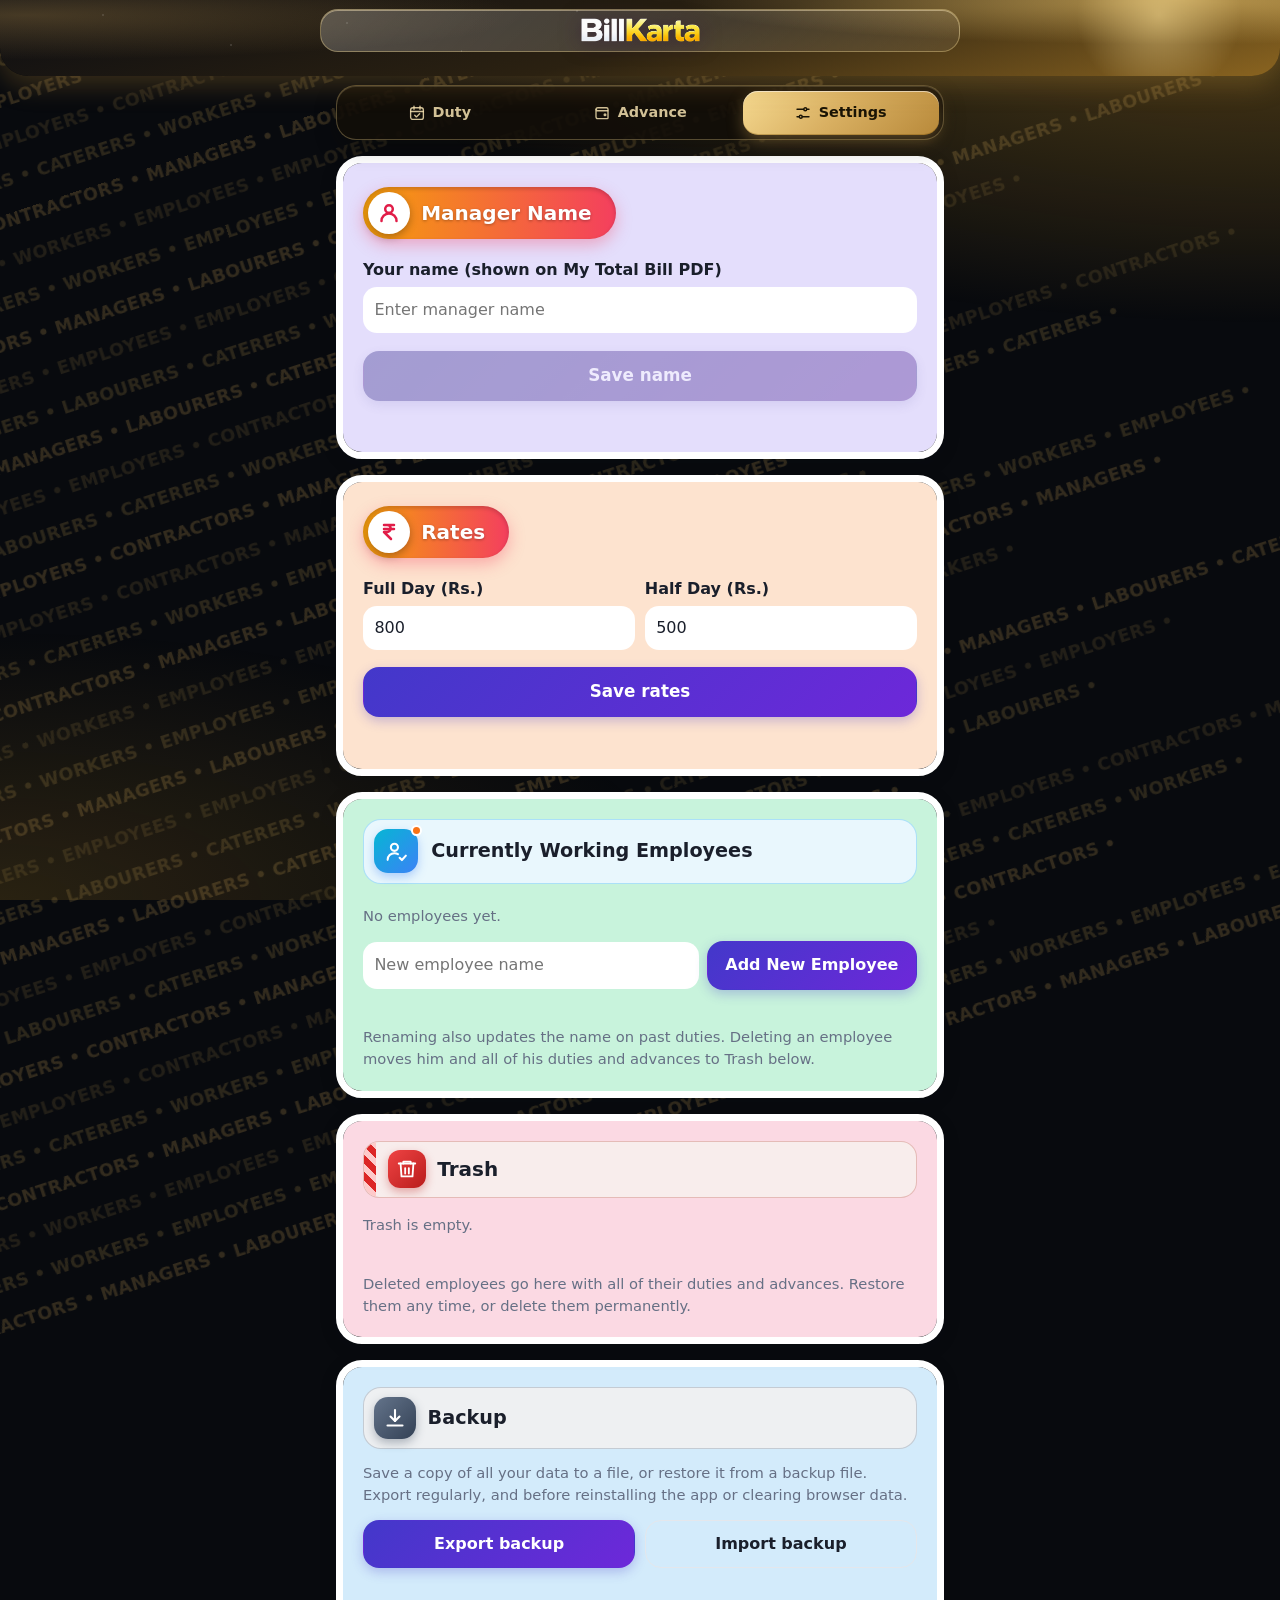
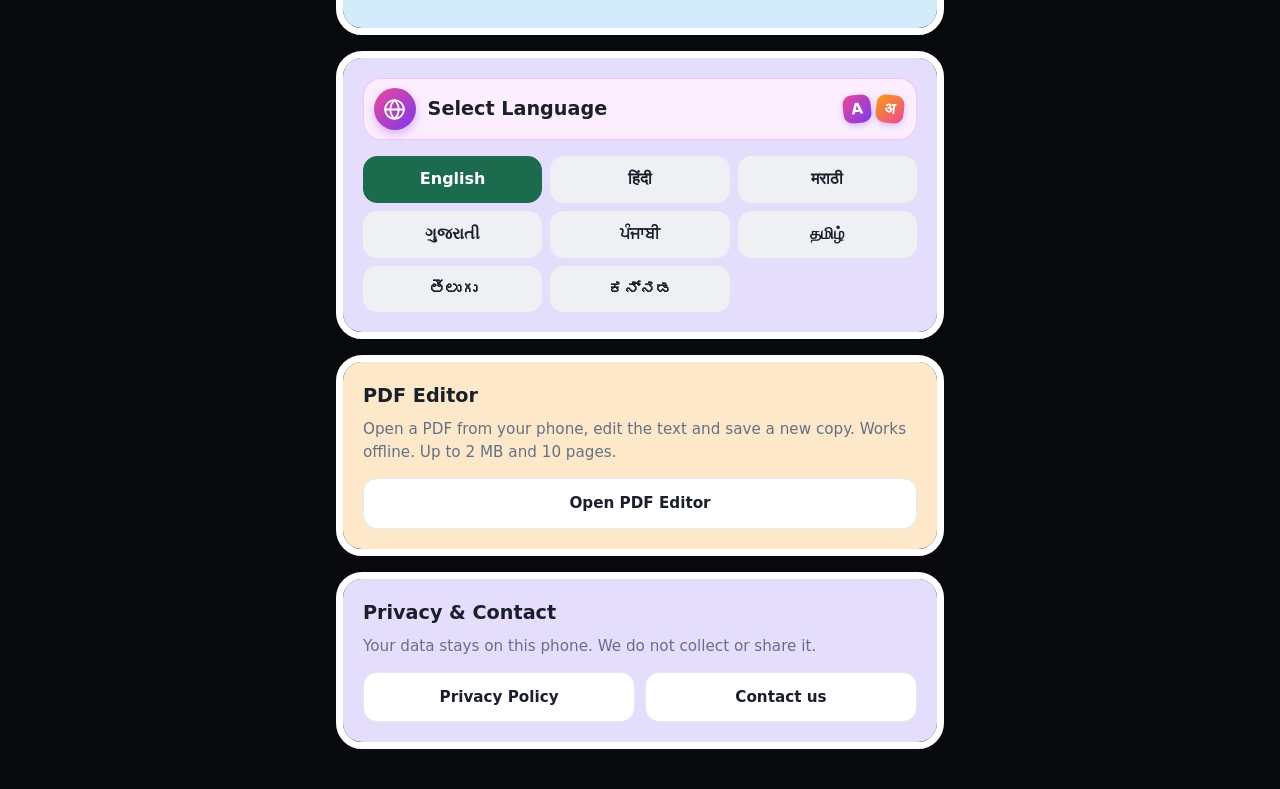
==== commit 1119ab37: "My Notes gold header+tabs; My Total Bill rename; Manager Name icon, translations, Save disabled unti" ====
--- a/app/src/main/assets/www/forall/index.html
+++ b/app/src/main/assets/www/forall/index.html
@@ -641,10 +641,11 @@
 
   <section id="p-set" hidden>
     <div class="card" id="mncard">
-      <h2 class="ratesh"><span class="ratesh-t">Manager Name</span></h2>
-      <label for="mname" style="margin-top:0">Your name (shown on My Bill PDF)</label>
-      <input type="text" id="mname" maxlength="40" autocomplete="off" placeholder="Enter manager name">
-      <button class="btn save" id="mnsave" type="button">Save name</button>
+      <style>#mnsave:disabled{opacity:.4;cursor:not-allowed;filter:grayscale(.4)}</style>
+      <h2 class="ratesh"><span class="ratesh-ic" aria-hidden="true"><svg viewBox="0 0 24 24"><circle cx="12" cy="8" r="3.8"/><path d="M4.5 20a7.5 7.5 0 0115 0"/></svg></span><span class="ratesh-t" data-i18n="mn_title">Manager Name</span></h2>
+      <label for="mname" style="margin-top:0" data-i18n="mn_label">Your name (shown on My Total Bill PDF)</label>
+      <input type="text" id="mname" maxlength="40" autocomplete="off" data-i18n-ph="mn_ph" placeholder="Enter manager name">
+      <button class="btn save" id="mnsave" type="button" data-i18n="mn_save" disabled>Save name</button>
       <p class="msg" id="mnmsg" aria-live="polite"></p>
     </div>
     <div class="card">
@@ -811,14 +812,14 @@
   var mem = null;
 
   // ---- Languages: English, मराठी, हिंदी ----
-  var I18N = { en: {"dl_mybill": "Download My Own Bill", "cmp_title": "Check Employee Bill", "cmp_choose": "Choose PDF from phone", "cmp_hint": "Optional, added to the bill", "cmp_dl": "Download PDF", "cmp_pick_emp": "Select an employee first.", "cmp_pick_pdf": "Choose a PDF first.", "cmp_unread": "Couldn’t read this PDF. Use a PDF made by BillKarta.", "cmp_wrong": "This PDF is for “{pdf}”, not “{emp}”. Choose the right PDF.", "cmp_noname": "The name in this PDF couldn’t be read, so it was compared with {emp}.", "cmp_read_err": "Couldn’t read that file. Try again.", "cmp_bill_h": "Correct bill (from your records)", "cmp_close": "Close", "cmp_note": "Note: Choose {emp} PDF bill.", "complete_bill": "Complete Bill", "adv_subtracted": "(Advance has been subtracted.)","off_title": "No internet connection", "off_body": "Please check your Wi-Fi or mobile data. BillKarta will open automatically as soon as you are back online.", "off_retry": "Try again", "off_wait": "Waiting for connection…","combo_limit":"{name} can’t have 3 Half Days and a Full Day on the same date. With a Full Day, at most 2 Half Days are allowed.","full_half_clash":"{name} already has a Half Day on this date, so a Full Day can’t be added. Remove or change the Half Days first.","half_limit":"{name} already has {max} Half Days on this date. {max} is the most allowed in one day.","backup": "Backup", "bk_hint": "Save a copy of all your data to a file, or restore it from a backup file. Export regularly, and before reinstalling the app or clearing browser data.", "bk_export": "Export backup", "bk_import": "Import backup", "bk_dl": "Download file", "bk_exported": "Backup ready: {name}. If the download did not start, use the buttons below.", "bk_fail": "Could not create the backup.", "bk_bad_file": "This is not a valid backup file. Nothing was changed.", "bk_read_fail": "Could not read the file. Nothing was changed.", "bk_confirm_q": "Replace all data?", "bk_confirm_body": "Backup from {date}: {emps} employees, {duties} duties, {advs} advances. This will replace everything currently on this page.", "bk_replace": "Replace data", "bk_done": "Backup imported.", "bk_undo": "Undo import", "bk_undone": "Import undone. Your previous data is back.","title":"Work Dashboard","tab_duty":"Duty","tab_adv":"Advance","tab_set":"Settings","add_duty":"Add Duty","date":"Date","location":"Location","loc_ph": "Enter Location or Work", "location_work": "Location/Work", "about_t": "Privacy & Contact", "about_p": "Your data stays on this phone. We do not collect or share it.", "about_pp": "Privacy Policy", "about_c": "Contact us", "pdf_t": "PDF Editor", "pdf_p": "Open a PDF from your phone, edit the text and save a new copy. Works offline. Up to 2 MB and 10 pages.", "pdf_b": "Open PDF Editor","duty_type":"Duty type","full_day":"Full Day","half_day":"Half Day","who":"Who did the duty","no_emp_first":"No employees yet. Add names in Settings first.","save_duty":"Save duty","saved_duties":"Saved duties","bill":"Make Employee's Bill","bill_search":"Enter Employee Name","employee_name":"Employee name","bname_ph":"Type employee name","rates":"Rates","full_rate":"Full Day (Rs.)","half_rate":"Half Day (Rs.)","save_rates":"Save rates","employees":"Employees","new_name":"New employee name","add":"Add New Employee","hint_emps":"Renaming also updates the name on past duties. Deleting an employee moves him and all of his duties and advances to Trash below.","trash":"Trash","empty_trash":"Empty trash","hint_trash":"Deleted employees go here with all of their duties and advances. Restore them any time, or delete them permanently.","all_emps":"All employees","tap_name":"Tap a name to add an advance.","upd_duty":"Update duty","cancel":"Cancel","save_changes":"Save changes","advance":"Advance","amount":"Amount (Rs.)","amount_ph":"e.g. 500","save_adv":"Save advance","prev_adv":"Previous advances","upd_emp_name":"Update employee","update":"Update","rs":"Rs.","no_emp_adv":"No employees yet. Add names in Settings.","advance_for":"Advance for {name}","total":"Total","del_adv":"Delete advance","del_adv_q":"Delete advance?","del_adv_body":"{amt} on {date} will be deleted. This can’t be undone.","delete":"Delete","choose_date":"Choose a date.","enter_location":"Enter a location.","select_emp":"Select at least one employee.","enter_amount":"Enter an amount greater than 0.","adv_saved":"Advance of {amt} saved for {name}.","full_clash":"{name} already has a Full Day on this date. Only one Full Day is allowed per employee per day.","half_clash":"{name} already has a Full Day on this date, so a Half Day can’t be added.","saved":"Saved.","saved_blocked":"Saved for now, but this browser blocked storage, so it may be lost when you close the page.","employee":"Employee","fd":"FD","hd":"HD","duty":"Duty","actions":"Actions","upd_duty_t":"Update this duty","del_duty_t":"Delete this duty","no_duties":"No duties saved yet.","del_duty_q":"Delete this duty?","del_duty_body":"This duty entry will be removed from the log.","upd_duty_q":"Update this duty?","upd_duty_body":"Save your changes to this duty entry?","name_empty":"Name can’t be empty.","no_change":"No change to save.","name_exists":"That name already exists.","upd_name_q":"Update name?","upd_name_body":"Change “{old}” to “{new}”? Past duties will show the new name.","name_updated":"Name updated.","moved_trash":"{name} moved to Trash.","name_clash_restore":"An employee named “{name}” already exists. Rename or delete that one first.","restore_q":"Restore {name}?","restore_body":"He will be added back with {d} and {a}.","restore":"Restore","restored":"{name} restored.","purge_q":"Delete {name} permanently?","purge_body":"All of their duties and advances will be deleted for good. This can’t be undone.","delete_forever":"Delete forever","deleted_perm":"Deleted permanently.","trash_empty":"Trash is empty.","del_perm_t":"Delete permanently","deleted_on":"deleted {date}","empty_trash_q":"Empty Trash?","empty_trash_body":"Everything in Trash will be deleted permanently. This can’t be undone.","trash_emptied":"Trash emptied.","duty_1":"{n} duty","duty_n":"{n} duties","adv_1":"{n} advance","adv_n":"{n} advances","no_emp":"No employees yet.","upd_name":"Update name","del_emp":"Delete employee","move_trash_q":"Move {name} to Trash?","move_trash_body":"This employee and all of their duties and advances will be moved to Trash in Settings. You can restore them later.","move_trash":"Move to Trash","enter_name":"Enter a name.","added":"Added.","no_match":"No matching employee","pdf_nolib":"The PDF tool couldn’t load. Check your connection and reload the page.","half_days":"Half Days","full_days":"Full Days","advanced":"Advanced","final_pay":"Final Payment","fd_hd_count":"{fd} FD, {hd} HD","gen_pdf":"Generate PDF","no_duties_for":"No duties found for {name}.","dl_pdf":"Download PDF","open_pdf":"Open PDF","share":"Share","pdf_ready":"PDF ready. If the download didn’t start, tap Download PDF or Open PDF below.","pdf_fail":"Automatic download didn’t work. Tap Download PDF or Open PDF below, or open this page in Chrome or Safari.","pdf_saved":"PDF saved.","dl_cancel":"Download cancelled.","rates_invalid":"Enter valid amounts for both rates.","upd_rates_q":"Update rates?","upd_rates_body":"Full Day {full} and Half Day {half}. Save these rates?","rates_updated":"Rates updated.","emp_details":"My Own Bill","pending":"Pending payment","emp_rate_hint":"Leave a rate empty to use the default from the Rates section.","emp_updated":"Employee updated.","upd_emp_rates_body":"Set rates for “{name}”: Full Day {full}, Half Day {half}? Bills for this employee will use these rates.","emp_working":"Currently Working Employees","new_entry":"NEW ENTRY","bill_adv":"Advance paid","bill_net":"Total Bill","final_bill":"Final Bill"},
-    mr: {"dl_mybill": "माझे स्वतःचे बिल डाउनलोड करा", "cmp_title": "कर्मचारीचे बिल तपासा", "cmp_choose": "फोनमधून PDF निवडा", "cmp_hint": "ऐच्छिक, बिलात जोडली जाईल", "cmp_dl": "PDF डाउनलोड करा", "cmp_pick_emp": "आधी कर्मचारी निवडा.", "cmp_pick_pdf": "आधी PDF निवडा.", "cmp_unread": "ही PDF वाचता आली नाही. BillKarta ने बनवलेली PDF वापरा.", "cmp_wrong": "ही PDF “{pdf}” ची आहे, “{emp}” ची नाही. योग्य PDF निवडा.", "cmp_noname": "या PDF मधील नाव वाचता आले नाही, म्हणून {emp} शी तुलना केली.", "cmp_read_err": "ती फाइल वाचता आली नाही. पुन्हा प्रयत्न करा.", "cmp_bill_h": "बरोबर बिल (तुमच्या नोंदींनुसार)", "cmp_close": "बंद करा", "cmp_note": "टीप: {emp} यांचे PDF बिल निवडा.", "complete_bill": "संपूर्ण बिल", "adv_subtracted": "(उचल वजा केली आहे.)","off_title": "इंटरनेट कनेक्शन नाही", "off_body": "कृपया तुमचा वाय-फाय किंवा मोबाइल डेटा तपासा. इंटरनेट परत येताच BillKarta आपोआप उघडेल.", "off_retry": "पुन्हा प्रयत्न करा", "off_wait": "कनेक्शनची वाट पाहत आहे…","combo_limit":"{name} ला एका तारखेला 3 अर्धे दिवस आणि एक पूर्ण दिवस असे एकत्र घेता येत नाही. पूर्ण दिवसासोबत जास्तीत जास्त 2 अर्धे दिवस चालतात.","full_half_clash":"{name} चा या तारखेला आधीच अर्धा दिवस आहे, म्हणून पूर्ण दिवस जोडता येत नाही. आधी अर्धे दिवस काढा किंवा बदला.","half_limit":"{name} चे या तारखेला आधीच {max} अर्धे दिवस आहेत. एका तारखेला जास्तीत जास्त {max} च चालतात.","backup": "बॅकअप", "bk_hint": "तुमच्या सर्व डेटाची प्रत फाइलमध्ये साठवा, किंवा बॅकअप फाइलमधून परत आणा. नियमितपणे एक्सपोर्ट करा, तसेच अ‍ॅप पुन्हा इन्स्टॉल करण्यापूर्वी किंवा ब्राउझर डेटा साफ करण्यापूर्वी.", "bk_export": "बॅकअप एक्सपोर्ट करा", "bk_import": "बॅकअप इम्पोर्ट करा", "bk_dl": "फाइल डाउनलोड करा", "bk_exported": "बॅकअप तयार आहे: {name}. डाउनलोड सुरू झाले नसेल तर खालील बटणे वापरा.", "bk_fail": "बॅकअप तयार करता आला नाही.", "bk_bad_file": "ही योग्य बॅकअप फाइल नाही. काहीही बदलले नाही.", "bk_read_fail": "फाइल वाचता आली नाही. काहीही बदलले नाही.", "bk_confirm_q": "सर्व डेटा बदलायचा?", "bk_confirm_body": "{date} चा बॅकअप: {emps} कर्मचारी, {duties} ड्युटी, {advs} उचल. यामुळे या पेजवरील सध्याचा सर्व डेटा बदलला जाईल.", "bk_replace": "डेटा बदला", "bk_done": "बॅकअप इम्पोर्ट झाला.", "bk_undo": "इम्पोर्ट मागे घ्या", "bk_undone": "इम्पोर्ट मागे घेतला. तुमचा आधीचा डेटा परत आला आहे.","title":"वर्क डॅशबोर्ड","tab_duty":"ड्युटी","tab_adv":"उचल","tab_set":"सेटिंग्ज","add_duty":"ड्युटी जोडा","date":"तारीख","location":"ठिकाण","loc_ph": "ठिकाण किंवा काम लिहा", "location_work": "ठिकाण/काम", "about_t": "गोपनीयता आणि संपर्क", "about_p": "तुमचा डेटा याच फोनमध्ये राहतो. आम्ही तो गोळा किंवा शेअर करत नाही.", "about_pp": "गोपनीयता धोरण", "about_c": "आमच्याशी संपर्क साधा", "pdf_t": "पीडीएफ एडिटर", "pdf_p": "फोनमधील PDF उघडा, मजकूर बदला आणि नवीन प्रत जतन करा. ऑफलाइन चालते. कमाल 2 MB आणि 10 पाने.", "pdf_b": "PDF एडिटर उघडा","duty_type":"ड्युटीचा प्रकार","full_day":"पूर्ण दिवस","half_day":"अर्धा दिवस","who":"ड्युटी कोणी केली","no_emp_first":"अजून कर्मचारी नाहीत. आधी सेटिंग्जमध्ये नावे जोडा.","save_duty":"ड्युटी जतन करा","saved_duties":"जतन केलेल्या ड्युट्या","bill":"कर्मचारीचे बिल तयार करा","bill_search":"कर्मचाऱ्याचे नाव टाका","employee_name":"कर्मचाऱ्याचे नाव","bname_ph":"कर्मचाऱ्याचे नाव टाइप करा","rates":"दर","full_rate":"पूर्ण दिवस (रु.)","half_rate":"अर्धा दिवस (रु.)","save_rates":"दर जतन करा","employees":"कर्मचारी","new_name":"नवीन कर्मचाऱ्याचे नाव","add":"नवीन कर्मचारी जोडा","hint_emps":"नाव बदलल्यास जुन्या ड्युट्यांमधील नावही बदलते. कर्मचारी हटवल्यास त्याच्या सर्व ड्युट्या व उचल खालील कचरापेटीत जातात.","trash":"कचरापेटी","empty_trash":"कचरापेटी रिकामी करा","hint_trash":"हटवलेले कर्मचारी त्यांच्या सर्व ड्युट्या व उचलसह येथे येतात. त्यांना केव्हाही परत आणा किंवा कायमचे हटवा.","all_emps":"सर्व कर्मचारी","tap_name":"उचल नोंदवण्यासाठी नावावर टॅप करा.","upd_duty":"ड्युटी बदला","cancel":"रद्द करा","save_changes":"बदल जतन करा","advance":"उचल","amount":"रक्कम (रु.)","amount_ph":"उदा. 500","save_adv":"उचल जतन करा","prev_adv":"आधीची उचल","upd_emp_name":"कर्मचाऱ्याची माहिती अपडेट करा","update":"बदला","rs":"रु.","no_emp_adv":"अजून कर्मचारी नाहीत. सेटिंग्जमध्ये नावे जोडा.","advance_for":"{name} ची उचल","total":"एकूण","del_adv":"उचल हटवा","del_adv_q":"उचल हटवायची?","del_adv_body":"{date} रोजीची {amt} हटवली जाईल. हे परत करता येणार नाही.","delete":"हटवा","choose_date":"तारीख निवडा.","enter_location":"ठिकाण लिहा.","select_emp":"किमान एक कर्मचारी निवडा.","enter_amount":"0 पेक्षा जास्त रक्कम लिहा.","adv_saved":"{name} साठी {amt} उचल जतन झाली.","full_clash":"{name} ची या तारखेला आधीच पूर्ण दिवस ड्युटी आहे. एका कर्मचाऱ्याला एका दिवशी फक्त एक पूर्ण दिवस चालतो.","half_clash":"{name} ची या तारखेला आधीच पूर्ण दिवस ड्युटी आहे, त्यामुळे अर्धा दिवस जोडता येत नाही.","saved":"जतन झाले.","saved_blocked":"सध्या जतन झाले, पण या ब्राउझरने स्टोरेज बंद केले आहे, त्यामुळे पेज बंद केल्यावर माहिती जाऊ शकते.","employee":"कर्मचारी","fd":"पूर्ण","hd":"अर्धा","duty":"ड्युटी","actions":"क्रिया","upd_duty_t":"ही ड्युटी बदला","del_duty_t":"ही ड्युटी हटवा","no_duties":"अजून ड्युट्या जतन केलेल्या नाहीत.","del_duty_q":"ही ड्युटी हटवायची?","del_duty_body":"ही ड्युटीची नोंद नोंदवहीतून काढली जाईल.","upd_duty_q":"ही ड्युटी बदलायची?","upd_duty_body":"या ड्युटीतील बदल जतन करायचे?","name_empty":"नाव रिकामे असू शकत नाही.","no_change":"जतन करण्यासाठी काही बदल नाही.","name_exists":"हे नाव आधीच आहे.","upd_name_q":"नाव बदलायचे?","upd_name_body":"“{old}” हे नाव “{new}” असे बदलायचे? जुन्या ड्युट्यांमध्येही नवीन नाव दिसेल.","name_updated":"नाव बदलले.","moved_trash":"{name} कचरापेटीत हलवले.","name_clash_restore":"“{name}” नावाचा कर्मचारी आधीच आहे. आधी त्याचे नाव बदला किंवा तो हटवा.","restore_q":"{name} परत आणायचे?","restore_body":"{d} आणि {a} सह त्याला परत जोडले जाईल.","restore":"परत आणा","restored":"{name} परत आणले.","purge_q":"{name} कायमचे हटवायचे?","purge_body":"त्याच्या सर्व ड्युट्या व उचल कायमच्या हटवल्या जातील. हे परत करता येणार नाही.","delete_forever":"कायमचे हटवा","deleted_perm":"कायमचे हटवले.","trash_empty":"कचरापेटी रिकामी आहे.","del_perm_t":"कायमचे हटवा","deleted_on":"{date} रोजी हटवले","empty_trash_q":"कचरापेटी रिकामी करायची?","empty_trash_body":"कचरापेटीतील सर्व काही कायमचे हटवले जाईल. हे परत करता येणार नाही.","trash_emptied":"कचरापेटी रिकामी केली.","duty_1":"{n} ड्युटी","duty_n":"{n} ड्युट्या","adv_1":"{n} उचल","adv_n":"{n} उचल","no_emp":"अजून कर्मचारी नाहीत.","upd_name":"नाव बदला","del_emp":"कर्मचारी हटवा","move_trash_q":"{name} ला कचरापेटीत हलवायचे?","move_trash_body":"या कर्मचाऱ्याच्या सर्व ड्युट्या व उचल सेटिंग्जमधील कचरापेटीत हलवल्या जातील. नंतर परत आणता येतील.","move_trash":"कचरापेटीत हलवा","enter_name":"नाव लिहा.","added":"जोडले.","no_match":"असा कर्मचारी सापडला नाही","pdf_nolib":"PDF साधन लोड झाले नाही. इंटरनेट तपासा आणि पेज पुन्हा उघडा.","half_days":"अर्धे दिवस","full_days":"पूर्ण दिवस","advanced":"उचल","final_pay":"अंतिम देय रक्कम","fd_hd_count":"{fd} पूर्ण, {hd} अर्धा","gen_pdf":"PDF तयार करा","no_duties_for":"{name} साठी ड्युट्या सापडल्या नाहीत.","dl_pdf":"PDF डाउनलोड करा","open_pdf":"PDF उघडा","share":"शेअर करा","pdf_ready":"PDF तयार आहे. डाउनलोड सुरू झाले नसेल तर खालील “PDF डाउनलोड करा” किंवा “PDF उघडा” वर टॅप करा.","pdf_fail":"आपोआप डाउनलोड झाले नाही. खालील “PDF डाउनलोड करा” किंवा “PDF उघडा” वर टॅप करा, किंवा हे पेज Chrome किंवा Safari मध्ये उघडा.","pdf_saved":"PDF जतन झाली.","dl_cancel":"डाउनलोड रद्द केले.","rates_invalid":"दोन्ही दरांसाठी योग्य रक्कम लिहा.","upd_rates_q":"दर बदलायचे?","upd_rates_body":"पूर्ण दिवस {full} आणि अर्धा दिवस {half}. हे दर जतन करायचे?","rates_updated":"दर बदलले.","emp_details":"माझे स्वतःचे बिल","pending":"प्रलंबित रक्कम","emp_rate_hint":"दर रिकामा ठेवल्यास ‘दर’ विभागातील सामान्य दर वापरला जाईल.","emp_updated":"कर्मचाऱ्याची माहिती अपडेट केली.","upd_emp_rates_body":"“{name}” साठी दर ठरवायचे: पूर्ण दिवस {full}, अर्धा दिवस {half}? या कर्मचाऱ्याचे बिल या दरांनी होईल.","emp_working":"सध्या कार्यरत कर्मचारी","new_entry":"नवीन नोंद","bill_adv":"दिलेली उचल","bill_net":"एकूण बिल","final_bill":"अंतिम बिल"},
-    hi: {"dl_mybill": "मेरा अपना बिल डाउनलोड करें", "cmp_title": "कर्मचारी का बिल जांचें", "cmp_choose": "फ़ोन से PDF चुनें", "cmp_hint": "वैकल्पिक, बिल में जोड़ा जाएगा", "cmp_dl": "PDF डाउनलोड करें", "cmp_pick_emp": "पहले कर्मचारी चुनें।", "cmp_pick_pdf": "पहले PDF चुनें।", "cmp_unread": "यह PDF पढ़ा नहीं जा सका। BillKarta से बना PDF इस्तेमाल करें।", "cmp_wrong": "यह PDF “{pdf}” का है, “{emp}” का नहीं। सही PDF चुनें।", "cmp_noname": "इस PDF में नाम पढ़ा नहीं जा सका, इसलिए {emp} से तुलना की गई।", "cmp_read_err": "वह फ़ाइल पढ़ी नहीं जा सकी। फिर कोशिश करें।", "cmp_bill_h": "सही बिल (आपके रिकॉर्ड से)", "cmp_close": "बंद करें", "cmp_note": "नोट: {emp} का PDF बिल चुनें।", "complete_bill": "संपूर्ण बिल", "adv_subtracted": "(एडवांस घटा दिया गया है।)","off_title": "इंटरनेट कनेक्शन नहीं है", "off_body": "कृपया अपना वाई-फ़ाई या मोबाइल डेटा जाँचें। इंटरनेट वापस आते ही BillKarta अपने आप खुल जाएगा।", "off_retry": "फिर कोशिश करें", "off_wait": "कनेक्शन का इंतज़ार…","combo_limit":"{name} एक ही तारीख़ पर 3 आधे दिन और एक पूरा दिन साथ नहीं कर सकते। पूरे दिन के साथ अधिकतम 2 आधे दिन मान्य हैं।","full_half_clash":"{name} का इस तारीख़ पर पहले से आधा दिन है, इसलिए पूरा दिन नहीं जोड़ा जा सकता। पहले आधे दिन हटाएँ या बदलें।","half_limit":"{name} के इस तारीख़ पर पहले से {max} आधे दिन हैं। एक दिन में अधिकतम {max} ही मान्य हैं।","backup": "बैकअप", "bk_hint": "अपने सारे डेटा की एक कॉपी फ़ाइल में सेव करें, या बैकअप फ़ाइल से वापस लाएँ। नियमित रूप से एक्सपोर्ट करें, और ऐप दोबारा इंस्टॉल करने या ब्राउज़र डेटा साफ़ करने से पहले भी।", "bk_export": "बैकअप एक्सपोर्ट करें", "bk_import": "बैकअप इम्पोर्ट करें", "bk_dl": "फ़ाइल डाउनलोड करें", "bk_exported": "बैकअप तैयार है: {name}। डाउनलोड शुरू न हुआ हो तो नीचे के बटन इस्तेमाल करें।", "bk_fail": "बैकअप नहीं बन सका।", "bk_bad_file": "यह सही बैकअप फ़ाइल नहीं है। कुछ भी नहीं बदला गया।", "bk_read_fail": "फ़ाइल पढ़ी नहीं जा सकी। कुछ भी नहीं बदला गया।", "bk_confirm_q": "सारा डेटा बदलना है?", "bk_confirm_body": "{date} का बैकअप: {emps} कर्मचारी, {duties} ड्यूटी, {advs} एडवांस। इससे इस पेज का मौजूदा सारा डेटा बदल जाएगा।", "bk_replace": "डेटा बदलें", "bk_done": "बैकअप इम्पोर्ट हो गया।", "bk_undo": "इम्पोर्ट वापस लें", "bk_undone": "इम्पोर्ट वापस ले लिया गया। आपका पिछला डेटा लौट आया है।","title":"वर्क डैशबोर्ड","tab_duty":"ड्यूटी","tab_adv":"एडवांस","tab_set":"सेटिंग्स","add_duty":"ड्यूटी जोड़ें","date":"तारीख","location":"जगह","loc_ph": "जगह या काम लिखें", "location_work": "जगह/काम", "about_t": "गोपनीयता और संपर्क", "about_p": "आपका डेटा इसी फ़ोन में रहता है। हम इसे इकट्ठा या साझा नहीं करते।", "about_pp": "गोपनीयता नीति", "about_c": "हमसे संपर्क करें", "pdf_t": "पीडीएफ एडिटर", "pdf_p": "अपने फ़ोन से PDF खोलें, टेक्स्ट बदलें और नई कॉपी सेव करें। ऑफ़लाइन चलता है। अधिकतम 2 MB और 10 पेज।", "pdf_b": "PDF एडिटर खोलें","duty_type":"ड्यूटी का प्रकार","full_day":"पूरा दिन","half_day":"आधा दिन","who":"ड्यूटी किसने की","no_emp_first":"अभी कोई कर्मचारी नहीं है। पहले सेटिंग्स में नाम जोड़ें।","save_duty":"ड्यूटी सेव करें","saved_duties":"सेव की गई ड्यूटी","bill":"कर्मचारी का बिल बनाएं","bill_search":"कर्मचारी का नाम दर्ज करें","employee_name":"कर्मचारी का नाम","bname_ph":"कर्मचारी का नाम लिखें","rates":"रेट","full_rate":"पूरा दिन (रु.)","half_rate":"आधा दिन (रु.)","save_rates":"रेट सेव करें","employees":"कर्मचारी","new_name":"नए कर्मचारी का नाम","add":"नया कर्मचारी जोड़ें","hint_emps":"नाम बदलने पर पुरानी ड्यूटी में भी नाम बदल जाता है। कर्मचारी को हटाने पर उसकी सभी ड्यूटी और एडवांस नीचे ट्रैश में चले जाते हैं।","trash":"ट्रैश","empty_trash":"ट्रैश खाली करें","hint_trash":"हटाए गए कर्मचारी अपनी सभी ड्यूटी और एडवांस के साथ यहाँ आते हैं। उन्हें कभी भी वापस लाएँ या हमेशा के लिए हटा दें।","all_emps":"सभी कर्मचारी","tap_name":"एडवांस जोड़ने के लिए नाम पर टैप करें।","upd_duty":"ड्यूटी बदलें","cancel":"रद्द करें","save_changes":"बदलाव सेव करें","advance":"एडवांस","amount":"राशि (रु.)","amount_ph":"जैसे 500","save_adv":"एडवांस सेव करें","prev_adv":"पिछले एडवांस","upd_emp_name":"कर्मचारी की जानकारी अपडेट करें","update":"बदलें","rs":"रु.","no_emp_adv":"अभी कोई कर्मचारी नहीं है। सेटिंग्स में नाम जोड़ें।","advance_for":"{name} का एडवांस","total":"कुल","del_adv":"एडवांस हटाएँ","del_adv_q":"एडवांस हटाएँ?","del_adv_body":"{date} का {amt} हटा दिया जाएगा। इसे वापस नहीं किया जा सकता।","delete":"हटाएँ","choose_date":"तारीख चुनें।","enter_location":"जगह लिखें।","select_emp":"कम से कम एक कर्मचारी चुनें।","enter_amount":"0 से ज़्यादा राशि लिखें।","adv_saved":"{name} के लिए {amt} का एडवांस सेव हो गया।","full_clash":"{name} की इस तारीख पर पहले से पूरे दिन की ड्यूटी है। एक कर्मचारी के लिए एक दिन में केवल एक पूरा दिन मान्य है।","half_clash":"{name} की इस तारीख पर पहले से पूरे दिन की ड्यूटी है, इसलिए आधा दिन नहीं जोड़ सकते।","saved":"सेव हो गया।","saved_blocked":"अभी सेव हुआ, लेकिन इस ब्राउज़र ने स्टोरेज रोक दिया है, इसलिए पेज बंद करने पर जानकारी जा सकती है।","employee":"कर्मचारी","fd":"पूरा","hd":"आधा","duty":"ड्यूटी","actions":"क्रियाएँ","upd_duty_t":"यह ड्यूटी बदलें","del_duty_t":"यह ड्यूटी हटाएँ","no_duties":"अभी कोई ड्यूटी सेव नहीं है।","del_duty_q":"यह ड्यूटी हटाएँ?","del_duty_body":"यह ड्यूटी की एंट्री रजिस्टर से हटा दी जाएगी।","upd_duty_q":"यह ड्यूटी बदलें?","upd_duty_body":"इस ड्यूटी के बदलाव सेव करें?","name_empty":"नाम खाली नहीं हो सकता।","no_change":"सेव करने के लिए कोई बदलाव नहीं है।","name_exists":"यह नाम पहले से मौजूद है।","upd_name_q":"नाम बदलें?","upd_name_body":"“{old}” को “{new}” में बदलें? पुरानी ड्यूटी में भी नया नाम दिखेगा।","name_updated":"नाम बदल दिया गया।","moved_trash":"{name} को ट्रैश में डाल दिया गया।","name_clash_restore":"“{name}” नाम का कर्मचारी पहले से मौजूद है। पहले उसका नाम बदलें या उसे हटाएँ।","restore_q":"{name} को वापस लाएँ?","restore_body":"उसे {d} और {a} के साथ वापस जोड़ दिया जाएगा।","restore":"वापस लाएँ","restored":"{name} वापस आ गया।","purge_q":"{name} को हमेशा के लिए हटाएँ?","purge_body":"उसकी सभी ड्यूटी और एडवांस हमेशा के लिए हट जाएँगे। इसे वापस नहीं किया जा सकता।","delete_forever":"हमेशा के लिए हटाएँ","deleted_perm":"हमेशा के लिए हटा दिया गया।","trash_empty":"ट्रैश खाली है।","del_perm_t":"हमेशा के लिए हटाएँ","deleted_on":"{date} को हटाया गया","empty_trash_q":"ट्रैश खाली करें?","empty_trash_body":"ट्रैश में मौजूद सब कुछ हमेशा के लिए हट जाएगा। इसे वापस नहीं किया जा सकता।","trash_emptied":"ट्रैश खाली कर दिया गया।","duty_1":"{n} ड्यूटी","duty_n":"{n} ड्यूटी","adv_1":"{n} एडवांस","adv_n":"{n} एडवांस","no_emp":"अभी कोई कर्मचारी नहीं है।","upd_name":"नाम बदलें","del_emp":"कर्मचारी हटाएँ","move_trash_q":"{name} को ट्रैश में डालें?","move_trash_body":"इस कर्मचारी की सभी ड्यूटी और एडवांस सेटिंग्स के ट्रैश में चले जाएँगे। बाद में इन्हें वापस लाया जा सकता है।","move_trash":"ट्रैश में डालें","enter_name":"नाम लिखें।","added":"जोड़ दिया गया।","no_match":"ऐसा कोई कर्मचारी नहीं मिला","pdf_nolib":"PDF टूल लोड नहीं हो सका। इंटरनेट जाँचें और पेज दोबारा खोलें।","half_days":"आधे दिन","full_days":"पूरे दिन","advanced":"एडवांस","final_pay":"अंतिम भुगतान","fd_hd_count":"{fd} पूरा, {hd} आधा","gen_pdf":"PDF बनाएँ","no_duties_for":"{name} के लिए कोई ड्यूटी नहीं मिली।","dl_pdf":"PDF डाउनलोड करें","open_pdf":"PDF खोलें","share":"शेयर करें","pdf_ready":"PDF तैयार है। अगर डाउनलोड शुरू नहीं हुआ तो नीचे “PDF डाउनलोड करें” या “PDF खोलें” पर टैप करें।","pdf_fail":"अपने-आप डाउनलोड नहीं हुआ। नीचे “PDF डाउनलोड करें” या “PDF खोलें” पर टैप करें, या इस पेज को Chrome या Safari में खोलें।","pdf_saved":"PDF सेव हो गई।","dl_cancel":"डाउनलोड रद्द किया गया।","rates_invalid":"दोनों रेट के लिए सही राशि लिखें।","upd_rates_q":"रेट बदलें?","upd_rates_body":"पूरा दिन {full} और आधा दिन {half}। ये रेट सेव करें?","rates_updated":"रेट बदल दिए गए।","emp_details":"मेरा अपना बिल","pending":"बकाया राशि","emp_rate_hint":"दर खाली छोड़ने पर ‘रेट’ सेक्शन का सामान्य दर लागू होगा।","emp_updated":"कर्मचारी की जानकारी अपडेट हो गई।","upd_emp_rates_body":"“{name}” के लिए दर तय करें: पूरा दिन {full}, आधा दिन {half}? इस कर्मचारी का बिल इन्हीं दरों से बनेगा।","emp_working":"वर्तमान में कार्यरत कर्मचारी","new_entry":"नई प्रविष्टि","bill_adv":"दिया गया एडवांस","bill_net":"कुल बिल","final_bill":"अंतिम बिल"},
-    gu: {"dl_mybill": "મારું પોતાનું બિલ ડાઉનલોડ કરો", "cmp_title": "કર્મચારીનું બિલ તપાસો", "cmp_choose": "ફોનમાંથી PDF પસંદ કરો", "cmp_hint": "વૈકલ્પિક, બિલમાં ઉમેરાશે", "cmp_dl": "PDF ડાઉનલોડ કરો", "cmp_pick_emp": "પહેલા કર્મચારી પસંદ કરો.", "cmp_pick_pdf": "પહેલા PDF પસંદ કરો.", "cmp_unread": "આ PDF વાંચી શકાઈ નથી. BillKarta થી બનેલી PDF વાપરો.", "cmp_wrong": "આ PDF “{pdf}” ની છે, “{emp}” ની નથી. સાચી PDF પસંદ કરો.", "cmp_noname": "આ PDF માં નામ વાંચી શકાયું નથી, તેથી {emp} સાથે સરખામણી કરી.", "cmp_read_err": "તે ફાઇલ વાંચી શકાઈ નથી. ફરી પ્રયત્ન કરો.", "cmp_bill_h": "સાચું બિલ (તમારા રેકોર્ડ મુજબ)", "cmp_close": "બંધ કરો", "cmp_note": "નોંધ: {emp} નું PDF બિલ પસંદ કરો.", "complete_bill": "સંપૂર્ણ બિલ", "adv_subtracted": "(એડવાન્સ બાદ કરેલ છે.)","off_title": "ઇન્ટરનેટ કનેક્શન નથી", "off_body": "કૃપા કરીને તમારું વાઇ-ફાઇ અથવા મોબાઇલ ડેટા તપાસો. ઇન્ટરનેટ પાછું આવતા જ BillKarta આપમેળે ખુલશે.", "off_retry": "ફરી પ્રયાસ કરો", "off_wait": "કનેક્શનની રાહ જોઈ રહ્યા છીએ…","combo_limit":"{name} એક જ તારીખે 3 અડધા દિવસ અને એક પૂરો દિવસ સાથે કરી શકતા નથી. પૂરા દિવસ સાથે વધુમાં વધુ 2 અડધા દિવસ માન્ય છે.","full_half_clash":"{name} નો આ તારીખે પહેલેથી અડધો દિવસ છે, તેથી પૂરો દિવસ ઉમેરી શકાતો નથી. પહેલા અડધા દિવસ કાઢો અથવા બદલો.","half_limit":"{name} ના આ તારીખે પહેલેથી {max} અડધા દિવસ છે. એક તારીખે વધુમાં વધુ {max} જ માન્ય છે.","backup": "બેકઅપ", "bk_hint": "તમારા બધા ડેટાની નકલ ફાઇલમાં સાચવો, અથવા બેકઅપ ફાઇલમાંથી પાછી લાવો. નિયમિત રીતે એક્સપોર્ટ કરો, તેમજ એપ ફરી ઇન્સ્ટોલ કરતા પહેલાં કે બ્રાઉઝર ડેટા સાફ કરતા પહેલાં.", "bk_export": "બેકઅપ એક્સપોર્ટ કરો", "bk_import": "બેકઅપ ઇમ્પોર્ટ કરો", "bk_dl": "ફાઇલ ડાઉનલોડ કરો", "bk_exported": "બેકઅપ તૈયાર છે: {name}. ડાઉનલોડ શરૂ ન થયું હોય તો નીચેના બટનનો ઉપયોગ કરો.", "bk_fail": "બેકઅપ બનાવી શકાયું નહીં.", "bk_bad_file": "આ માન્ય બેકઅપ ફાઇલ નથી. કંઈ બદલાયું નથી.", "bk_read_fail": "ફાઇલ વાંચી શકાઈ નહીં. કંઈ બદલાયું નથી.", "bk_confirm_q": "બધો ડેટા બદલવો?", "bk_confirm_body": "{date} નું બેકઅપ: {emps} કર્મચારી, {duties} ડ્યુટી, {advs} એડવાન્સ. આનાથી આ પેજ પરનો હાલનો બધો ડેટા બદલાઈ જશે.", "bk_replace": "ડેટા બદલો", "bk_done": "બેકઅપ ઇમ્પોર્ટ થયું.", "bk_undo": "ઇમ્પોર્ટ પાછું ખેંચો", "bk_undone": "ઇમ્પોર્ટ પાછું ખેંચ્યું. તમારો અગાઉનો ડેટા પાછો આવ્યો છે.","title": "વર્ક ડેશબોર્ડ", "tab_duty": "ડ્યુટી", "tab_adv": "એડવાન્સ", "tab_set": "સેટિંગ્સ", "add_duty": "ડ્યુટી ઉમેરો", "date": "તારીખ", "location": "સ્થળ", "loc_ph": "સ્થળ અથવા કામ લખો", "location_work": "સ્થળ/કામ", "about_t": "ગોપનીયતા અને સંપર્ક", "about_p": "તમારો ડેટા આ ફોનમાં જ રહે છે. અમે તેને એકત્ર કે શેર કરતા નથી.", "about_pp": "ગોપનીયતા નીતિ", "about_c": "અમારો સંપર્ક કરો", "pdf_t": "પીડીએફ એડિટર", "pdf_p": "ફોનમાંથી PDF ખોલો, લખાણ બદલો અને નવી નકલ સાચવો. ઑફલાઇન ચાલે છે. વધુમાં વધુ 2 MB અને 10 પાનાં.", "pdf_b": "PDF એડિટર ખોલો", "duty_type": "ડ્યુટીનો પ્રકાર", "full_day": "પૂરો દિવસ", "half_day": "અડધો દિવસ", "who": "ડ્યુટી કોણે કરી", "no_emp_first": "હજી કોઈ કર્મચારી નથી. પહેલા સેટિંગ્સમાં નામ ઉમેરો.", "save_duty": "ડ્યુટી સાચવો", "saved_duties": "સાચવેલી ડ્યુટી", "bill": "કર્મચારીનું બિલ બનાવો", "bill_search": "કર્મચારીનું નામ દાખલ કરો", "employee_name": "કર્મચારીનું નામ", "bname_ph": "કર્મચારીનું નામ લખો", "rates": "દર", "full_rate": "પૂરો દિવસ (રૂ.)", "half_rate": "અડધો દિવસ (રૂ.)", "save_rates": "દર સાચવો", "employees": "કર્મચારીઓ", "new_name": "નવા કર્મચારીનું નામ", "add": "નવો કર્મચારી ઉમેરો", "hint_emps": "નામ બદલવાથી જૂની ડ્યુટીમાં પણ નામ બદલાય છે. કર્મચારીને કાઢી નાખવાથી તેની બધી ડ્યુટી અને એડવાન્સ નીચે ટ્રેશમાં જાય છે.", "trash": "ટ્રેશ", "empty_trash": "ટ્રેશ ખાલી કરો", "hint_trash": "કાઢી નાખેલા કર્મચારીઓ તેમની બધી ડ્યુટી અને એડવાન્સ સાથે અહીં આવે છે. ગમે ત્યારે પાછા લાવી શકો છો અથવા કાયમ માટે કાઢી શકો છો.", "all_emps": "બધા કર્મચારીઓ", "tap_name": "એડવાન્સ ઉમેરવા નામ પર ટેપ કરો.", "upd_duty": "ડ્યુટી અપડેટ કરો", "cancel": "રદ કરો", "save_changes": "ફેરફારો સાચવો", "advance": "એડવાન્સ", "amount": "રકમ (રૂ.)", "amount_ph": "જેમ કે 500", "save_adv": "એડવાન્સ સાચવો", "prev_adv": "અગાઉના એડવાન્સ", "upd_emp_name": "કર્મચારીની માહિતી અપડેટ કરો", "update": "અપડેટ કરો", "rs": "રૂ.", "no_emp_adv": "હજી કોઈ કર્મચારી નથી. સેટિંગ્સમાં નામ ઉમેરો.", "advance_for": "{name} માટે એડવાન્સ", "total": "કુલ", "del_adv": "એડવાન્સ કાઢી નાખો", "del_adv_q": "એડવાન્સ કાઢી નાખવું?", "del_adv_body": "{date} નો {amt} કાઢી નાખવામાં આવશે. આ પાછું લાવી શકાશે નહીં.", "delete": "કાઢી નાખો", "choose_date": "તારીખ પસંદ કરો.", "enter_location": "સ્થળ દાખલ કરો.", "select_emp": "ઓછામાં ઓછા એક કર્મચારીને પસંદ કરો.", "enter_amount": "0 થી વધુ રકમ દાખલ કરો.", "adv_saved": "{name} માટે {amt} નો એડવાન્સ સાચવ્યો.", "full_clash": "{name} ની આ તારીખે પહેલેથી પૂરા દિવસની ડ્યુટી છે. એક કર્મચારી માટે દિવસમાં માત્ર એક જ પૂરો દિવસ માન્ય છે.", "half_clash": "{name} ની આ તારીખે પહેલેથી પૂરા દિવસની ડ્યુટી છે, તેથી અડધો દિવસ ઉમેરી શકાતો નથી.", "saved": "સાચવ્યું.", "saved_blocked": "હાલ પૂરતું સાચવ્યું, પણ આ બ્રાઉઝરે સ્ટોરેજ અટકાવ્યું છે, તેથી પેજ બંધ કરતાં ડેટા જઈ શકે છે.", "employee": "કર્મચારી", "fd": "પૂરો", "hd": "અડધો", "duty": "ડ્યુટી", "actions": "ક્રિયાઓ", "upd_duty_t": "આ ડ્યુટી અપડેટ કરો", "del_duty_t": "આ ડ્યુટી કાઢી નાખો", "no_duties": "હજી કોઈ ડ્યુટી સાચવી નથી.", "del_duty_q": "આ ડ્યુટી કાઢી નાખવી?", "del_duty_body": "આ ડ્યુટીની નોંધ લોગમાંથી દૂર કરવામાં આવશે.", "upd_duty_q": "આ ડ્યુટી અપડેટ કરવી?", "upd_duty_body": "આ ડ્યુટીની નોંધમાં કરેલા ફેરફારો સાચવવા છે?", "name_empty": "નામ ખાલી ન હોઈ શકે.", "no_change": "સાચવવા માટે કોઈ ફેરફાર નથી.", "name_exists": "આ નામ પહેલેથી છે.", "upd_name_q": "નામ અપડેટ કરવું?", "upd_name_body": "“{old}” ને બદલીને “{new}” કરવું? જૂની ડ્યુટીમાં નવું નામ દેખાશે.", "name_updated": "નામ અપડેટ થયું.", "moved_trash": "{name} ને ટ્રેશમાં મોકલ્યા.", "name_clash_restore": "“{name}” નામનો કર્મચારી પહેલેથી છે. પહેલા તેનું નામ બદલો અથવા તેને કાઢી નાખો.", "restore_q": "{name} ને પાછા લાવવા?", "restore_body": "તેમને {d} અને {a} સાથે પાછા ઉમેરવામાં આવશે.", "restore": "પાછા લાવો", "restored": "{name} પાછા આવ્યા.", "purge_q": "{name} ને કાયમ માટે કાઢી નાખવા?", "purge_body": "તેમની બધી ડ્યુટી અને એડવાન્સ કાયમ માટે કાઢી નાખવામાં આવશે. આ પાછું લાવી શકાશે નહીં.", "delete_forever": "કાયમ માટે કાઢી નાખો", "deleted_perm": "કાયમ માટે કાઢી નાખ્યું.", "trash_empty": "ટ્રેશ ખાલી છે.", "del_perm_t": "કાયમ માટે કાઢી નાખો", "deleted_on": "{date} ના રોજ કાઢી નાખ્યા", "empty_trash_q": "ટ્રેશ ખાલી કરવો?", "empty_trash_body": "ટ્રેશમાંની બધી વસ્તુઓ કાયમ માટે કાઢી નાખવામાં આવશે. આ પાછું લાવી શકાશે નહીં.", "trash_emptied": "ટ્રેશ ખાલી કર્યો.", "duty_1": "{n} ડ્યુટી", "duty_n": "{n} ડ્યુટી", "adv_1": "{n} એડવાન્સ", "adv_n": "{n} એડવાન્સ", "no_emp": "હજી કોઈ કર્મચારી નથી.", "upd_name": "નામ અપડેટ કરો", "del_emp": "કર્મચારીને કાઢી નાખો", "move_trash_q": "{name} ને ટ્રેશમાં મોકલવા?", "move_trash_body": "આ કર્મચારી અને તેની બધી ડ્યુટી તથા એડવાન્સ સેટિંગ્સના ટ્રેશમાં મોકલાશે. તમે તેને પછીથી પાછા લાવી શકો છો.", "move_trash": "ટ્રેશમાં મોકલો", "enter_name": "નામ દાખલ કરો.", "added": "ઉમેર્યું.", "no_match": "કોઈ મેળ ખાતો કર્મચારી નથી", "pdf_nolib": "PDF ટૂલ લોડ થયું નથી. તમારું કનેક્શન તપાસો અને પેજ ફરી લોડ કરો.", "half_days": "અડધા દિવસ", "full_days": "પૂરા દિવસ", "advanced": "એડવાન્સ", "final_pay": "અંતિમ ચુકવણી", "fd_hd_count": "{fd} પૂરો, {hd} અડધો", "gen_pdf": "PDF બનાવો", "no_duties_for": "{name} માટે કોઈ ડ્યુટી મળી નથી.", "dl_pdf": "PDF ડાઉનલોડ કરો", "open_pdf": "PDF ખોલો", "share": "શેર કરો", "pdf_ready": "PDF તૈયાર છે. જો ડાઉનલોડ શરૂ ન થયું હોય તો નીચે PDF ડાઉનલોડ કરો અથવા PDF ખોલો પર ટેપ કરો.", "pdf_fail": "આપમેળે ડાઉનલોડ થયું નહીં. નીચે PDF ડાઉનલોડ કરો અથવા PDF ખોલો પર ટેપ કરો, અથવા આ પેજ Chrome કે Safari માં ખોલો.", "pdf_saved": "PDF સાચવ્યું.", "dl_cancel": "ડાઉનલોડ રદ થયું.", "rates_invalid": "બંને દર માટે માન્ય રકમ દાખલ કરો.", "upd_rates_q": "દર અપડેટ કરવા?", "upd_rates_body": "પૂરો દિવસ {full} અને અડધો દિવસ {half}. આ દર સાચવવા છે?", "rates_updated": "દર અપડેટ થયા.", "emp_details": "મારું પોતાનું બિલ", "pending": "બાકી રકમ", "emp_rate_hint": "દર ખાલી રાખશો તો ‘દર’ વિભાગનો સામાન્ય દર વપરાશે.", "emp_updated": "કર્મચારીની માહિતી અપડેટ થઈ.", "upd_emp_rates_body": "“{name}” માટે દર નક્કી કરવા: પૂરો દિવસ {full}, અડધો દિવસ {half}? આ કર્મચારીનું બિલ આ દરોથી બનશે.", "emp_working": "હાલમાં કામ કરતા કર્મચારીઓ", "new_entry": "નવી એન્ટ્રી", "bill_adv": "ચૂકવેલ એડવાન્સ", "bill_net": "કુલ બિલ", "final_bill": "અંતિમ બિલ"},
-    pa: {"dl_mybill": "ਮੇਰਾ ਆਪਣਾ ਬਿੱਲ ਡਾਊਨਲੋਡ ਕਰੋ", "cmp_title": "ਕਰਮਚਾਰੀ ਦਾ ਬਿੱਲ ਚੈੱਕ ਕਰੋ", "cmp_choose": "ਫ਼ੋਨ ਤੋਂ PDF ਚੁਣੋ", "cmp_hint": "ਵਿਕਲਪਿਕ, ਬਿੱਲ ਵਿੱਚ ਜੋੜੀ ਜਾਵੇਗੀ", "cmp_dl": "PDF ਡਾਊਨਲੋਡ ਕਰੋ", "cmp_pick_emp": "ਪਹਿਲਾਂ ਕਰਮਚਾਰੀ ਚੁਣੋ।", "cmp_pick_pdf": "ਪਹਿਲਾਂ PDF ਚੁਣੋ।", "cmp_unread": "ਇਹ PDF ਪੜ੍ਹੀ ਨਹੀਂ ਜਾ ਸਕੀ। BillKarta ਨਾਲ ਬਣੀ PDF ਵਰਤੋ।", "cmp_wrong": "ਇਹ PDF “{pdf}” ਦੀ ਹੈ, “{emp}” ਦੀ ਨਹੀਂ। ਸਹੀ PDF ਚੁਣੋ।", "cmp_noname": "ਇਸ PDF ਵਿੱਚ ਨਾਂ ਪੜ੍ਹਿਆ ਨਹੀਂ ਜਾ ਸਕਿਆ, ਇਸ ਲਈ {emp} ਨਾਲ ਤੁਲਨਾ ਕੀਤੀ ਗਈ।", "cmp_read_err": "ਉਹ ਫ਼ਾਈਲ ਪੜ੍ਹੀ ਨਹੀਂ ਜਾ ਸਕੀ। ਦੁਬਾਰਾ ਕੋਸ਼ਿਸ਼ ਕਰੋ।", "cmp_bill_h": "ਸਹੀ ਬਿੱਲ (ਤੁਹਾਡੇ ਰਿਕਾਰਡ ਤੋਂ)", "cmp_close": "ਬੰਦ ਕਰੋ", "cmp_note": "ਨੋਟ: {emp} ਦਾ PDF ਬਿੱਲ ਚੁਣੋ।", "complete_bill": "ਸਾਰਾ ਬਿੱਲ", "adv_subtracted": "(ਐਡਵਾਂਸ ਘਟਾ ਦਿੱਤਾ ਗਿਆ ਹੈ।)","off_title": "ਇੰਟਰਨੈੱਟ ਕਨੈਕਸ਼ਨ ਨਹੀਂ ਹੈ", "off_body": "ਕਿਰਪਾ ਕਰਕੇ ਆਪਣਾ ਵਾਈ-ਫਾਈ ਜਾਂ ਮੋਬਾਈਲ ਡਾਟਾ ਚੈੱਕ ਕਰੋ। ਇੰਟਰਨੈੱਟ ਵਾਪਸ ਆਉਂਦੇ ਹੀ BillKarta ਆਪਣੇ-ਆਪ ਖੁੱਲ੍ਹ ਜਾਵੇਗਾ।", "off_retry": "ਦੁਬਾਰਾ ਕੋਸ਼ਿਸ਼ ਕਰੋ", "off_wait": "ਕਨੈਕਸ਼ਨ ਦੀ ਉਡੀਕ ਹੈ…","combo_limit":"{name} ਇੱਕ ਹੀ ਤਾਰੀਖ਼ ’ਤੇ 3 ਅੱਧੇ ਦਿਨ ਅਤੇ ਇੱਕ ਪੂਰਾ ਦਿਨ ਇਕੱਠੇ ਨਹੀਂ ਕਰ ਸਕਦਾ। ਪੂਰੇ ਦਿਨ ਦੇ ਨਾਲ ਵੱਧ ਤੋਂ ਵੱਧ 2 ਅੱਧੇ ਦਿਨ ਮਨਜ਼ੂਰ ਹਨ।","full_half_clash":"{name} ਦਾ ਇਸ ਤਾਰੀਖ਼ ’ਤੇ ਪਹਿਲਾਂ ਹੀ ਅੱਧਾ ਦਿਨ ਹੈ, ਇਸ ਲਈ ਪੂਰਾ ਦਿਨ ਨਹੀਂ ਜੋੜਿਆ ਜਾ ਸਕਦਾ। ਪਹਿਲਾਂ ਅੱਧੇ ਦਿਨ ਹਟਾਓ ਜਾਂ ਬਦਲੋ।","half_limit":"{name} ਦੇ ਇਸ ਤਾਰੀਖ਼ ’ਤੇ ਪਹਿਲਾਂ ਹੀ {max} ਅੱਧੇ ਦਿਨ ਹਨ। ਇੱਕ ਤਾਰੀਖ਼ ’ਤੇ ਵੱਧ ਤੋਂ ਵੱਧ {max} ਹੀ ਮਨਜ਼ੂਰ ਹਨ।","backup": "ਬੈਕਅੱਪ", "bk_hint": "ਆਪਣੇ ਸਾਰੇ ਡਾਟੇ ਦੀ ਕਾਪੀ ਫ਼ਾਈਲ ਵਿੱਚ ਸੰਭਾਲੋ, ਜਾਂ ਬੈਕਅੱਪ ਫ਼ਾਈਲ ਤੋਂ ਵਾਪਸ ਲਿਆਓ। ਨਿਯਮਿਤ ਤੌਰ ’ਤੇ ਐਕਸਪੋਰਟ ਕਰੋ, ਅਤੇ ਐਪ ਦੁਬਾਰਾ ਇੰਸਟਾਲ ਕਰਨ ਜਾਂ ਬ੍ਰਾਊਜ਼ਰ ਡਾਟਾ ਸਾਫ਼ ਕਰਨ ਤੋਂ ਪਹਿਲਾਂ ਵੀ।", "bk_export": "ਬੈਕਅੱਪ ਐਕਸਪੋਰਟ ਕਰੋ", "bk_import": "ਬੈਕਅੱਪ ਇੰਪੋਰਟ ਕਰੋ", "bk_dl": "ਫ਼ਾਈਲ ਡਾਊਨਲੋਡ ਕਰੋ", "bk_exported": "ਬੈਕਅੱਪ ਤਿਆਰ ਹੈ: {name}। ਜੇ ਡਾਊਨਲੋਡ ਸ਼ੁਰੂ ਨਹੀਂ ਹੋਇਆ ਤਾਂ ਹੇਠਾਂ ਦੇ ਬਟਨ ਵਰਤੋ।", "bk_fail": "ਬੈਕਅੱਪ ਨਹੀਂ ਬਣ ਸਕਿਆ।", "bk_bad_file": "ਇਹ ਸਹੀ ਬੈਕਅੱਪ ਫ਼ਾਈਲ ਨਹੀਂ ਹੈ। ਕੁਝ ਵੀ ਨਹੀਂ ਬਦਲਿਆ ਗਿਆ।", "bk_read_fail": "ਫ਼ਾਈਲ ਪੜ੍ਹੀ ਨਹੀਂ ਜਾ ਸਕੀ। ਕੁਝ ਵੀ ਨਹੀਂ ਬਦਲਿਆ ਗਿਆ।", "bk_confirm_q": "ਸਾਰਾ ਡਾਟਾ ਬਦਲਣਾ ਹੈ?", "bk_confirm_body": "{date} ਦਾ ਬੈਕਅੱਪ: {emps} ਕਰਮਚਾਰੀ, {duties} ਡਿਊਟੀਆਂ, {advs} ਐਡਵਾਂਸ। ਇਸ ਨਾਲ ਇਸ ਪੰਨੇ ’ਤੇ ਮੌਜੂਦਾ ਸਾਰਾ ਡਾਟਾ ਬਦਲ ਜਾਵੇਗਾ।", "bk_replace": "ਡਾਟਾ ਬਦਲੋ", "bk_done": "ਬੈਕਅੱਪ ਇੰਪੋਰਟ ਹੋ ਗਿਆ।", "bk_undo": "ਇੰਪੋਰਟ ਵਾਪਸ ਲਓ", "bk_undone": "ਇੰਪੋਰਟ ਵਾਪਸ ਲੈ ਲਿਆ ਗਿਆ। ਤੁਹਾਡਾ ਪਹਿਲਾਂ ਵਾਲਾ ਡਾਟਾ ਵਾਪਸ ਆ ਗਿਆ ਹੈ।","title": "ਵਰਕ ਡੈਸ਼ਬੋਰਡ", "tab_duty": "ਡਿਊਟੀ", "tab_adv": "ਐਡਵਾਂਸ", "tab_set": "ਸੈਟਿੰਗਾਂ", "add_duty": "ਡਿਊਟੀ ਜੋੜੋ", "date": "ਤਾਰੀਖ਼", "location": "ਥਾਂ", "loc_ph": "ਥਾਂ ਜਾਂ ਕੰਮ ਲਿਖੋ", "location_work": "ਥਾਂ/ਕੰਮ", "about_t": "ਪਰਦੇਦਾਰੀ ਅਤੇ ਸੰਪਰਕ", "about_p": "ਤੁਹਾਡਾ ਡਾਟਾ ਇਸੇ ਫ਼ੋਨ ਵਿੱਚ ਰਹਿੰਦਾ ਹੈ। ਅਸੀਂ ਇਸਨੂੰ ਇਕੱਠਾ ਜਾਂ ਸਾਂਝਾ ਨਹੀਂ ਕਰਦੇ।", "about_pp": "ਪਰਦੇਦਾਰੀ ਨੀਤੀ", "about_c": "ਸਾਡੇ ਨਾਲ ਸੰਪਰਕ ਕਰੋ", "pdf_t": "ਪੀਡੀਐਫ ਐਡੀਟਰ", "pdf_p": "ਫ਼ੋਨ ਤੋਂ PDF ਖੋਲ੍ਹੋ, ਲਿਖਤ ਬਦਲੋ ਅਤੇ ਨਵੀਂ ਕਾਪੀ ਸੇਵ ਕਰੋ। ਔਫ਼ਲਾਈਨ ਚੱਲਦਾ ਹੈ। ਵੱਧ ਤੋਂ ਵੱਧ 2 MB ਅਤੇ 10 ਪੰਨੇ।", "pdf_b": "PDF ਐਡੀਟਰ ਖੋਲ੍ਹੋ", "duty_type": "ਡਿਊਟੀ ਦੀ ਕਿਸਮ", "full_day": "ਪੂਰਾ ਦਿਨ", "half_day": "ਅੱਧਾ ਦਿਨ", "who": "ਡਿਊਟੀ ਕਿਸਨੇ ਕੀਤੀ", "no_emp_first": "ਅਜੇ ਕੋਈ ਕਰਮਚਾਰੀ ਨਹੀਂ। ਪਹਿਲਾਂ ਸੈਟਿੰਗਾਂ ਵਿੱਚ ਨਾਂ ਜੋੜੋ।", "save_duty": "ਡਿਊਟੀ ਸੰਭਾਲੋ", "saved_duties": "ਸੰਭਾਲੀਆਂ ਡਿਊਟੀਆਂ", "bill": "ਕਰਮਚਾਰੀ ਦਾ ਬਿੱਲ ਬਣਾਓ", "bill_search": "ਕਰਮਚਾਰੀ ਦਾ ਨਾਂ ਦਰਜ ਕਰੋ", "employee_name": "ਕਰਮਚਾਰੀ ਦਾ ਨਾਂ", "bname_ph": "ਕਰਮਚਾਰੀ ਦਾ ਨਾਂ ਲਿਖੋ", "rates": "ਰੇਟ", "full_rate": "ਪੂਰਾ ਦਿਨ (ਰੁ.)", "half_rate": "ਅੱਧਾ ਦਿਨ (ਰੁ.)", "save_rates": "ਰੇਟ ਸੰਭਾਲੋ", "employees": "ਕਰਮਚਾਰੀ", "new_name": "ਨਵੇਂ ਕਰਮਚਾਰੀ ਦਾ ਨਾਂ", "add": "ਨਵਾਂ ਕਰਮਚਾਰੀ ਜੋੜੋ", "hint_emps": "ਨਾਂ ਬਦਲਣ ਨਾਲ ਪੁਰਾਣੀਆਂ ਡਿਊਟੀਆਂ ਵਿੱਚ ਵੀ ਨਾਂ ਬਦਲ ਜਾਂਦਾ ਹੈ। ਕਰਮਚਾਰੀ ਨੂੰ ਹਟਾਉਣ ਨਾਲ ਉਸਦੀਆਂ ਸਾਰੀਆਂ ਡਿਊਟੀਆਂ ਅਤੇ ਐਡਵਾਂਸ ਹੇਠਾਂ ਰੱਦੀ ਵਿੱਚ ਚਲੇ ਜਾਂਦੇ ਹਨ।", "trash": "ਰੱਦੀ", "empty_trash": "ਰੱਦੀ ਖਾਲੀ ਕਰੋ", "hint_trash": "ਹਟਾਏ ਕਰਮਚਾਰੀ ਆਪਣੀਆਂ ਸਾਰੀਆਂ ਡਿਊਟੀਆਂ ਅਤੇ ਐਡਵਾਂਸ ਸਮੇਤ ਇੱਥੇ ਆਉਂਦੇ ਹਨ। ਕਦੇ ਵੀ ਵਾਪਸ ਲਿਆਓ ਜਾਂ ਹਮੇਸ਼ਾ ਲਈ ਮਿਟਾ ਦਿਓ।", "all_emps": "ਸਾਰੇ ਕਰਮਚਾਰੀ", "tap_name": "ਐਡਵਾਂਸ ਜੋੜਨ ਲਈ ਨਾਂ ’ਤੇ ਟੈਪ ਕਰੋ।", "upd_duty": "ਡਿਊਟੀ ਅੱਪਡੇਟ ਕਰੋ", "cancel": "ਰੱਦ ਕਰੋ", "save_changes": "ਬਦਲਾਅ ਸੰਭਾਲੋ", "advance": "ਐਡਵਾਂਸ", "amount": "ਰਕਮ (ਰੁ.)", "amount_ph": "ਜਿਵੇਂ 500", "save_adv": "ਐਡਵਾਂਸ ਸੰਭਾਲੋ", "prev_adv": "ਪਿਛਲੇ ਐਡਵਾਂਸ", "upd_emp_name": "ਕਰਮਚਾਰੀ ਦੀ ਜਾਣਕਾਰੀ ਅੱਪਡੇਟ ਕਰੋ", "update": "ਅੱਪਡੇਟ ਕਰੋ", "rs": "ਰੁ.", "no_emp_adv": "ਅਜੇ ਕੋਈ ਕਰਮਚਾਰੀ ਨਹੀਂ। ਸੈਟਿੰਗਾਂ ਵਿੱਚ ਨਾਂ ਜੋੜੋ।", "advance_for": "{name} ਲਈ ਐਡਵਾਂਸ", "total": "ਕੁੱਲ", "del_adv": "ਐਡਵਾਂਸ ਮਿਟਾਓ", "del_adv_q": "ਐਡਵਾਂਸ ਮਿਟਾਉਣਾ ਹੈ?", "del_adv_body": "{date} ਦਾ {amt} ਮਿਟਾ ਦਿੱਤਾ ਜਾਵੇਗਾ। ਇਹ ਵਾਪਸ ਨਹੀਂ ਹੋ ਸਕਦਾ।", "delete": "ਮਿਟਾਓ", "choose_date": "ਤਾਰੀਖ਼ ਚੁਣੋ।", "enter_location": "ਥਾਂ ਦਰਜ ਕਰੋ।", "select_emp": "ਘੱਟੋ-ਘੱਟ ਇੱਕ ਕਰਮਚਾਰੀ ਚੁਣੋ।", "enter_amount": "0 ਤੋਂ ਵੱਧ ਰਕਮ ਦਰਜ ਕਰੋ।", "adv_saved": "{name} ਲਈ {amt} ਦਾ ਐਡਵਾਂਸ ਸੰਭਾਲਿਆ ਗਿਆ।", "full_clash": "{name} ਦੀ ਇਸ ਤਾਰੀਖ਼ ’ਤੇ ਪਹਿਲਾਂ ਹੀ ਪੂਰੇ ਦਿਨ ਦੀ ਡਿਊਟੀ ਹੈ। ਇੱਕ ਕਰਮਚਾਰੀ ਲਈ ਦਿਨ ਵਿੱਚ ਸਿਰਫ਼ ਇੱਕ ਪੂਰਾ ਦਿਨ ਮਨਜ਼ੂਰ ਹੈ।", "half_clash": "{name} ਦੀ ਇਸ ਤਾਰੀਖ਼ ’ਤੇ ਪਹਿਲਾਂ ਹੀ ਪੂਰੇ ਦਿਨ ਦੀ ਡਿਊਟੀ ਹੈ, ਇਸ ਲਈ ਅੱਧਾ ਦਿਨ ਨਹੀਂ ਜੋੜਿਆ ਜਾ ਸਕਦਾ।", "saved": "ਸੰਭਾਲ ਲਿਆ ਗਿਆ।", "saved_blocked": "ਫ਼ਿਲਹਾਲ ਸੰਭਾਲਿਆ ਗਿਆ, ਪਰ ਇਸ ਬ੍ਰਾਊਜ਼ਰ ਨੇ ਸਟੋਰੇਜ ਰੋਕ ਦਿੱਤੀ ਹੈ, ਇਸ ਲਈ ਪੰਨਾ ਬੰਦ ਕਰਨ ’ਤੇ ਡਾਟਾ ਗੁੰਮ ਹੋ ਸਕਦਾ ਹੈ।", "employee": "ਕਰਮਚਾਰੀ", "fd": "ਪੂਰਾ", "hd": "ਅੱਧਾ", "duty": "ਡਿਊਟੀ", "actions": "ਕਾਰਵਾਈਆਂ", "upd_duty_t": "ਇਹ ਡਿਊਟੀ ਅੱਪਡੇਟ ਕਰੋ", "del_duty_t": "ਇਹ ਡਿਊਟੀ ਮਿਟਾਓ", "no_duties": "ਅਜੇ ਕੋਈ ਡਿਊਟੀ ਨਹੀਂ ਸੰਭਾਲੀ।", "del_duty_q": "ਇਹ ਡਿਊਟੀ ਮਿਟਾਉਣੀ ਹੈ?", "del_duty_body": "ਇਹ ਡਿਊਟੀ ਦੀ ਐਂਟਰੀ ਲੌਗ ਵਿੱਚੋਂ ਹਟਾ ਦਿੱਤੀ ਜਾਵੇਗੀ।", "upd_duty_q": "ਇਹ ਡਿਊਟੀ ਅੱਪਡੇਟ ਕਰਨੀ ਹੈ?", "upd_duty_body": "ਇਸ ਡਿਊਟੀ ਦੀ ਐਂਟਰੀ ਵਿੱਚ ਕੀਤੇ ਬਦਲਾਅ ਸੰਭਾਲਣੇ ਹਨ?", "name_empty": "ਨਾਂ ਖਾਲੀ ਨਹੀਂ ਹੋ ਸਕਦਾ।", "no_change": "ਸੰਭਾਲਣ ਲਈ ਕੋਈ ਬਦਲਾਅ ਨਹੀਂ।", "name_exists": "ਇਹ ਨਾਂ ਪਹਿਲਾਂ ਹੀ ਮੌਜੂਦ ਹੈ।", "upd_name_q": "ਨਾਂ ਅੱਪਡੇਟ ਕਰਨਾ ਹੈ?", "upd_name_body": "“{old}” ਨੂੰ ਬਦਲ ਕੇ “{new}” ਕਰਨਾ ਹੈ? ਪੁਰਾਣੀਆਂ ਡਿਊਟੀਆਂ ਵਿੱਚ ਨਵਾਂ ਨਾਂ ਦਿਖੇਗਾ।", "name_updated": "ਨਾਂ ਅੱਪਡੇਟ ਹੋ ਗਿਆ।", "moved_trash": "{name} ਨੂੰ ਰੱਦੀ ਵਿੱਚ ਭੇਜਿਆ ਗਿਆ।", "name_clash_restore": "“{name}” ਨਾਂ ਦਾ ਕਰਮਚਾਰੀ ਪਹਿਲਾਂ ਹੀ ਮੌਜੂਦ ਹੈ। ਪਹਿਲਾਂ ਉਸਦਾ ਨਾਂ ਬਦਲੋ ਜਾਂ ਉਸਨੂੰ ਮਿਟਾਓ।", "restore_q": "{name} ਨੂੰ ਵਾਪਸ ਲਿਆਉਣਾ ਹੈ?", "restore_body": "ਉਸਨੂੰ {d} ਅਤੇ {a} ਸਮੇਤ ਵਾਪਸ ਜੋੜ ਦਿੱਤਾ ਜਾਵੇਗਾ।", "restore": "ਵਾਪਸ ਲਿਆਓ", "restored": "{name} ਵਾਪਸ ਆ ਗਿਆ।", "purge_q": "{name} ਨੂੰ ਹਮੇਸ਼ਾ ਲਈ ਮਿਟਾਉਣਾ ਹੈ?", "purge_body": "ਉਸਦੀਆਂ ਸਾਰੀਆਂ ਡਿਊਟੀਆਂ ਅਤੇ ਐਡਵਾਂਸ ਹਮੇਸ਼ਾ ਲਈ ਮਿਟਾ ਦਿੱਤੇ ਜਾਣਗੇ। ਇਹ ਵਾਪਸ ਨਹੀਂ ਹੋ ਸਕਦਾ।", "delete_forever": "ਹਮੇਸ਼ਾ ਲਈ ਮਿਟਾਓ", "deleted_perm": "ਹਮੇਸ਼ਾ ਲਈ ਮਿਟਾ ਦਿੱਤਾ ਗਿਆ।", "trash_empty": "ਰੱਦੀ ਖਾਲੀ ਹੈ।", "del_perm_t": "ਹਮੇਸ਼ਾ ਲਈ ਮਿਟਾਓ", "deleted_on": "{date} ਨੂੰ ਮਿਟਾਇਆ ਗਿਆ", "empty_trash_q": "ਰੱਦੀ ਖਾਲੀ ਕਰਨੀ ਹੈ?", "empty_trash_body": "ਰੱਦੀ ਵਿਚਲੀ ਹਰ ਚੀਜ਼ ਹਮੇਸ਼ਾ ਲਈ ਮਿਟਾ ਦਿੱਤੀ ਜਾਵੇਗੀ। ਇਹ ਵਾਪਸ ਨਹੀਂ ਹੋ ਸਕਦਾ।", "trash_emptied": "ਰੱਦੀ ਖਾਲੀ ਕਰ ਦਿੱਤੀ ਗਈ।", "duty_1": "{n} ਡਿਊਟੀ", "duty_n": "{n} ਡਿਊਟੀਆਂ", "adv_1": "{n} ਐਡਵਾਂਸ", "adv_n": "{n} ਐਡਵਾਂਸ", "no_emp": "ਅਜੇ ਕੋਈ ਕਰਮਚਾਰੀ ਨਹੀਂ।", "upd_name": "ਨਾਂ ਅੱਪਡੇਟ ਕਰੋ", "del_emp": "ਕਰਮਚਾਰੀ ਨੂੰ ਹਟਾਓ", "move_trash_q": "{name} ਨੂੰ ਰੱਦੀ ਵਿੱਚ ਭੇਜਣਾ ਹੈ?", "move_trash_body": "ਇਹ ਕਰਮਚਾਰੀ ਅਤੇ ਉਸਦੀਆਂ ਸਾਰੀਆਂ ਡਿਊਟੀਆਂ ਤੇ ਐਡਵਾਂਸ ਸੈਟਿੰਗਾਂ ਵਿਚਲੀ ਰੱਦੀ ਵਿੱਚ ਭੇਜ ਦਿੱਤੇ ਜਾਣਗੇ। ਤੁਸੀਂ ਇਹਨਾਂ ਨੂੰ ਬਾਅਦ ਵਿੱਚ ਵਾਪਸ ਲਿਆ ਸਕਦੇ ਹੋ।", "move_trash": "ਰੱਦੀ ਵਿੱਚ ਭੇਜੋ", "enter_name": "ਨਾਂ ਦਰਜ ਕਰੋ।", "added": "ਜੋੜ ਦਿੱਤਾ ਗਿਆ।", "no_match": "ਕੋਈ ਮੇਲ ਖਾਂਦਾ ਕਰਮਚਾਰੀ ਨਹੀਂ", "pdf_nolib": "PDF ਟੂਲ ਲੋਡ ਨਹੀਂ ਹੋਇਆ। ਆਪਣਾ ਕਨੈਕਸ਼ਨ ਚੈੱਕ ਕਰੋ ਅਤੇ ਪੰਨਾ ਦੁਬਾਰਾ ਲੋਡ ਕਰੋ।", "half_days": "ਅੱਧੇ ਦਿਨ", "full_days": "ਪੂਰੇ ਦਿਨ", "advanced": "ਐਡਵਾਂਸ", "final_pay": "ਅੰਤਿਮ ਭੁਗਤਾਨ", "fd_hd_count": "{fd} ਪੂਰਾ, {hd} ਅੱਧਾ", "gen_pdf": "PDF ਬਣਾਓ", "no_duties_for": "{name} ਲਈ ਕੋਈ ਡਿਊਟੀ ਨਹੀਂ ਮਿਲੀ।", "dl_pdf": "PDF ਡਾਊਨਲੋਡ ਕਰੋ", "open_pdf": "PDF ਖੋਲ੍ਹੋ", "share": "ਸਾਂਝਾ ਕਰੋ", "pdf_ready": "PDF ਤਿਆਰ ਹੈ। ਜੇ ਡਾਊਨਲੋਡ ਸ਼ੁਰੂ ਨਹੀਂ ਹੋਇਆ ਤਾਂ ਹੇਠਾਂ PDF ਡਾਊਨਲੋਡ ਕਰੋ ਜਾਂ PDF ਖੋਲ੍ਹੋ ’ਤੇ ਟੈਪ ਕਰੋ।", "pdf_fail": "ਆਪਣੇ-ਆਪ ਡਾਊਨਲੋਡ ਨਹੀਂ ਹੋਇਆ। ਹੇਠਾਂ PDF ਡਾਊਨਲੋਡ ਕਰੋ ਜਾਂ PDF ਖੋਲ੍ਹੋ ’ਤੇ ਟੈਪ ਕਰੋ, ਜਾਂ ਇਹ ਪੰਨਾ Chrome ਜਾਂ Safari ਵਿੱਚ ਖੋਲ੍ਹੋ।", "pdf_saved": "PDF ਸੰਭਾਲਿਆ ਗਿਆ।", "dl_cancel": "ਡਾਊਨਲੋਡ ਰੱਦ ਹੋ ਗਿਆ।", "rates_invalid": "ਦੋਵਾਂ ਰੇਟਾਂ ਲਈ ਸਹੀ ਰਕਮ ਦਰਜ ਕਰੋ।", "upd_rates_q": "ਰੇਟ ਅੱਪਡੇਟ ਕਰਨੇ ਹਨ?", "upd_rates_body": "ਪੂਰਾ ਦਿਨ {full} ਅਤੇ ਅੱਧਾ ਦਿਨ {half}। ਇਹ ਰੇਟ ਸੰਭਾਲਣੇ ਹਨ?", "rates_updated": "ਰੇਟ ਅੱਪਡੇਟ ਹੋ ਗਏ।", "emp_details": "ਮੇਰਾ ਆਪਣਾ ਬਿੱਲ", "pending": "ਬਕਾਇਆ ਰਕਮ", "emp_rate_hint": "ਰੇਟ ਖਾਲੀ ਛੱਡਣ ’ਤੇ ‘ਰੇਟ’ ਭਾਗ ਦਾ ਆਮ ਰੇਟ ਵਰਤਿਆ ਜਾਵੇਗਾ।", "emp_updated": "ਕਰਮਚਾਰੀ ਦੀ ਜਾਣਕਾਰੀ ਅੱਪਡੇਟ ਹੋ ਗਈ।", "upd_emp_rates_body": "“{name}” ਲਈ ਰੇਟ ਤੈਅ ਕਰਨੇ ਹਨ: ਪੂਰਾ ਦਿਨ {full}, ਅੱਧਾ ਦਿਨ {half}? ਇਸ ਕਰਮਚਾਰੀ ਦਾ ਬਿੱਲ ਇਹਨਾਂ ਰੇਟਾਂ ਨਾਲ ਬਣੇਗਾ।", "emp_working": "ਇਸ ਵੇਲੇ ਕੰਮ ਕਰ ਰਹੇ ਕਰਮਚਾਰੀ", "new_entry": "ਨਵੀਂ ਐਂਟਰੀ", "bill_adv": "ਦਿੱਤਾ ਐਡਵਾਂਸ", "bill_net": "ਕੁੱਲ ਬਿੱਲ", "final_bill": "ਅੰਤਿਮ ਬਿੱਲ"},
-    ta: {"dl_mybill": "என் சொந்த பில்லை பதிவிறக்கு", "cmp_title": "ஊழியர் பில் சரிபார்", "cmp_choose": "தொலைபேசியிலிருந்து PDF தேர்வு செய்", "cmp_hint": "விருப்பத்திற்குரியது, பில்லில் சேர்க்கப்படும்", "cmp_dl": "PDF பதிவிறக்கு", "cmp_pick_emp": "முதலில் ஊழியரைத் தேர்வு செய்யவும்.", "cmp_pick_pdf": "முதலில் PDF தேர்வு செய்யவும்.", "cmp_unread": "இந்த PDF-ஐப் படிக்க முடியவில்லை. BillKarta உருவாக்கிய PDF-ஐப் பயன்படுத்தவும்.", "cmp_wrong": "இந்த PDF “{pdf}” உடையது, “{emp}” உடையது அல்ல. சரியான PDF-ஐத் தேர்வு செய்யவும்.", "cmp_noname": "இந்த PDF-இல் பெயரைப் படிக்க முடியவில்லை, அதனால் {emp} உடன் ஒப்பிடப்பட்டது.", "cmp_read_err": "அந்தக் கோப்பைப் படிக்க முடியவில்லை. மீண்டும் முயற்சிக்கவும்.", "cmp_bill_h": "சரியான பில் (உங்கள் பதிவுகளின்படி)", "cmp_close": "மூடு", "cmp_note": "குறிப்பு: {emp} உடைய PDF பில்லைத் தேர்வு செய்யவும்.", "complete_bill": "முழு பில்", "adv_subtracted": "(முன்பணம் கழிக்கப்பட்டுள்ளது.)","off_title": "இணைய இணைப்பு இல்லை", "off_body": "உங்கள் வைஃபை அல்லது மொபைல் டேட்டாவைச் சரிபார்க்கவும். இணையம் மீண்டும் வந்ததும் BillKarta தானாகத் திறக்கும்.", "off_retry": "மீண்டும் முயற்சி", "off_wait": "இணைப்புக்காகக் காத்திருக்கிறது…","combo_limit":"{name} ஒரே தேதியில் 3 அரை நாட்களும் ஒரு முழு நாளும் செய்ய முடியாது. முழு நாளுடன் அதிகபட்சம் 2 அரை நாட்கள் மட்டுமே அனுமதிக்கப்படும்.","full_half_clash":"{name} க்கு இந்த தேதியில் ஏற்கனவே அரை நாள் உள்ளது, எனவே முழு நாளைச் சேர்க்க முடியாது. முதலில் அரை நாட்களை நீக்கவும் அல்லது மாற்றவும்.","half_limit":"{name} க்கு இந்த தேதியில் ஏற்கனவே {max} அரை நாட்கள் உள்ளன. ஒரு தேதியில் அதிகபட்சம் {max} மட்டுமே அனுமதிக்கப்படும்.","backup": "காப்புப்பிரதி", "bk_hint": "உங்கள் எல்லா தரவின் நகலை ஒரு கோப்பில் சேமிக்கவும், அல்லது காப்புப்பிரதி கோப்பிலிருந்து மீட்டெடுக்கவும். தொடர்ந்து ஏற்றுமதி செய்யுங்கள்; செயலியை மீண்டும் நிறுவும் முன்பும் உலாவித் தரவை அழிக்கும் முன்பும் கூட.", "bk_export": "காப்புப்பிரதி ஏற்றுமதி", "bk_import": "காப்புப்பிரதி இறக்குமதி", "bk_dl": "கோப்பைப் பதிவிறக்கு", "bk_exported": "காப்புப்பிரதி தயார்: {name}. பதிவிறக்கம் தொடங்கவில்லை என்றால் கீழே உள்ள பொத்தான்களைப் பயன்படுத்தவும்.", "bk_fail": "காப்புப்பிரதியை உருவாக்க முடியவில்லை.", "bk_bad_file": "இது சரியான காப்புப்பிரதி கோப்பு அல்ல. எதுவும் மாற்றப்படவில்லை.", "bk_read_fail": "கோப்பைப் படிக்க முடியவில்லை. எதுவும் மாற்றப்படவில்லை.", "bk_confirm_q": "எல்லா தரவையும் மாற்றவா?", "bk_confirm_body": "{date} தேதியின் காப்புப்பிரதி: {emps} ஊழியர்கள், {duties} பணிகள், {advs} முன்பணங்கள். இது இந்தப் பக்கத்தில் இப்போது உள்ள அனைத்தையும் மாற்றிவிடும்.", "bk_replace": "தரவை மாற்று", "bk_done": "காப்புப்பிரதி இறக்குமதி செய்யப்பட்டது.", "bk_undo": "இறக்குமதியை ரத்து செய்", "bk_undone": "இறக்குமதி ரத்து செய்யப்பட்டது. உங்கள் முந்தைய தரவு திரும்பியது.","title": "வேலை டாஷ்போர்டு", "tab_duty": "பணி", "tab_adv": "முன்பணம்", "tab_set": "அமைப்புகள்", "add_duty": "பணியைச் சேர்", "date": "தேதி", "location": "இடம்", "loc_ph": "இடம் அல்லது வேலையை உள்ளிடவும்", "location_work": "இடம்/வேலை", "about_t": "தனியுரிமை மற்றும் தொடர்பு", "about_p": "உங்கள் தரவு இந்த போனிலேயே இருக்கும். நாங்கள் அதை சேகரிக்கவோ பகிரவோ மாட்டோம்.", "about_pp": "தனியுரிமைக் கொள்கை", "about_c": "எங்களைத் தொடர்பு கொள்ள", "pdf_t": "PDF எடிட்டர்", "pdf_p": "போனிலிருந்து PDF ஐத் திறந்து, உரையை மாற்றி, புதிய நகலைச் சேமிக்கவும். ஆஃப்லைனில் வேலை செய்யும். அதிகபட்சம் 2 MB மற்றும் 10 பக்கங்கள்.", "pdf_b": "PDF எடிட்டரைத் திற", "duty_type": "பணி வகை", "full_day": "முழு நாள்", "half_day": "அரை நாள்", "who": "பணி செய்தவர்", "no_emp_first": "இன்னும் ஊழியர்கள் இல்லை. முதலில் அமைப்புகளில் பெயர்களைச் சேர்க்கவும்.", "save_duty": "பணியைச் சேமி", "saved_duties": "சேமித்த பணிகள்", "bill": "ஊழியர் பில் உருவாக்கு", "bill_search": "ஊழியர் பெயரை உள்ளிடவும்", "employee_name": "ஊழியர் பெயர்", "bname_ph": "ஊழியர் பெயரை தட்டச்சு செய்யவும்", "rates": "கூலி விகிதங்கள்", "full_rate": "முழு நாள் (ரூ.)", "half_rate": "அரை நாள் (ரூ.)", "save_rates": "விகிதங்களைச் சேமி", "employees": "ஊழியர்கள்", "new_name": "புதிய ஊழியர் பெயர்", "add": "புதிய ஊழியரைச் சேர்", "hint_emps": "பெயரை மாற்றினால் முந்தைய பணிகளிலும் பெயர் மாறும். ஒரு ஊழியரை நீக்கினால், அவரது அனைத்து பணிகளும் முன்பணங்களும் கீழே உள்ள குப்பைக்குச் செல்லும்.", "trash": "குப்பை", "empty_trash": "குப்பையை காலி செய்", "hint_trash": "நீக்கப்பட்ட ஊழியர்கள் அவர்களது அனைத்து பணிகள் மற்றும் முன்பணங்களுடன் இங்கே வருவார்கள். எப்போது வேண்டுமானாலும் மீட்டெடுக்கலாம் அல்லது நிரந்தரமாக நீக்கலாம்.", "all_emps": "அனைத்து ஊழியர்கள்", "tap_name": "முன்பணம் சேர்க்க ஒரு பெயரைத் தட்டவும்.", "upd_duty": "பணியைப் புதுப்பி", "cancel": "ரத்து செய்", "save_changes": "மாற்றங்களைச் சேமி", "advance": "முன்பணம்", "amount": "தொகை (ரூ.)", "amount_ph": "எ.கா. 500", "save_adv": "முன்பணத்தைச் சேமி", "prev_adv": "முந்தைய முன்பணங்கள்", "upd_emp_name": "ஊழியர் விவரத்தைப் புதுப்பி", "update": "புதுப்பி", "rs": "ரூ.", "no_emp_adv": "இன்னும் ஊழியர்கள் இல்லை. அமைப்புகளில் பெயர்களைச் சேர்க்கவும்.", "advance_for": "{name} க்கான முன்பணம்", "total": "மொத்தம்", "del_adv": "முன்பணத்தை நீக்கு", "del_adv_q": "முன்பணத்தை நீக்கவா?", "del_adv_body": "{date} அன்றைய {amt} நீக்கப்படும். இதை மீட்க முடியாது.", "delete": "நீக்கு", "choose_date": "ஒரு தேதியைத் தேர்ந்தெடுக்கவும்.", "enter_location": "ஒரு இடத்தை உள்ளிடவும்.", "select_emp": "குறைந்தது ஒரு ஊழியரைத் தேர்ந்தெடுக்கவும்.", "enter_amount": "0 ஐ விட அதிகமான தொகையை உள்ளிடவும்.", "adv_saved": "{name} க்கு {amt} முன்பணம் சேமிக்கப்பட்டது.", "full_clash": "{name} க்கு இந்த தேதியில் ஏற்கனவே முழு நாள் பணி உள்ளது. ஒரு ஊழியருக்கு ஒரு நாளில் ஒரு முழு நாள் மட்டுமே அனுமதிக்கப்படும்.", "half_clash": "{name} க்கு இந்த தேதியில் ஏற்கனவே முழு நாள் பணி உள்ளது, எனவே அரை நாளைச் சேர்க்க முடியாது.", "saved": "சேமிக்கப்பட்டது.", "saved_blocked": "தற்போதைக்கு சேமிக்கப்பட்டது, ஆனால் இந்த உலாவி சேமிப்பகத்தைத் தடுத்துள்ளது, எனவே பக்கத்தை மூடும்போது தரவு இழக்கப்படலாம்.", "employee": "ஊழியர்", "fd": "முழு", "hd": "அரை", "duty": "பணி", "actions": "செயல்கள்", "upd_duty_t": "இந்த பணியைப் புதுப்பி", "del_duty_t": "இந்த பணியை நீக்கு", "no_duties": "இன்னும் பணிகள் எதுவும் சேமிக்கப்படவில்லை.", "del_duty_q": "இந்த பணியை நீக்கவா?", "del_duty_body": "இந்த பணிப் பதிவு பதிவேட்டிலிருந்து நீக்கப்படும்.", "upd_duty_q": "இந்த பணியைப் புதுப்பிக்கவா?", "upd_duty_body": "இந்த பணிப் பதிவில் செய்த மாற்றங்களைச் சேமிக்கவா?", "name_empty": "பெயர் காலியாக இருக்கக் கூடாது.", "no_change": "சேமிக்க மாற்றம் எதுவும் இல்லை.", "name_exists": "அந்தப் பெயர் ஏற்கனவே உள்ளது.", "upd_name_q": "பெயரைப் புதுப்பிக்கவா?", "upd_name_body": "“{old}” ஐ “{new}” ஆக மாற்றவா? முந்தைய பணிகளில் புதிய பெயர் தோன்றும்.", "name_updated": "பெயர் புதுப்பிக்கப்பட்டது.", "moved_trash": "{name} குப்பைக்கு நகர்த்தப்பட்டது.", "name_clash_restore": "“{name}” என்ற பெயரில் ஒரு ஊழியர் ஏற்கனவே உள்ளார். முதலில் அவரது பெயரை மாற்றவும் அல்லது நீக்கவும்.", "restore_q": "{name} ஐ மீட்டெடுக்கவா?", "restore_body": "அவர் {d} மற்றும் {a} உடன் மீண்டும் சேர்க்கப்படுவார்.", "restore": "மீட்டெடு", "restored": "{name} மீட்டெடுக்கப்பட்டார்.", "purge_q": "{name} ஐ நிரந்தரமாக நீக்கவா?", "purge_body": "அவரது அனைத்து பணிகளும் முன்பணங்களும் நிரந்தரமாக நீக்கப்படும். இதை மீட்க முடியாது.", "delete_forever": "நிரந்தரமாக நீக்கு", "deleted_perm": "நிரந்தரமாக நீக்கப்பட்டது.", "trash_empty": "குப்பை காலியாக உள்ளது.", "del_perm_t": "நிரந்தரமாக நீக்கு", "deleted_on": "{date} அன்று நீக்கப்பட்டது", "empty_trash_q": "குப்பையை காலி செய்யவா?", "empty_trash_body": "குப்பையில் உள்ள அனைத்தும் நிரந்தரமாக நீக்கப்படும். இதை மீட்க முடியாது.", "trash_emptied": "குப்பை காலி செய்யப்பட்டது.", "duty_1": "{n} பணி", "duty_n": "{n} பணிகள்", "adv_1": "{n} முன்பணம்", "adv_n": "{n} முன்பணங்கள்", "no_emp": "இன்னும் ஊழியர்கள் இல்லை.", "upd_name": "பெயரைப் புதுப்பி", "del_emp": "ஊழியரை நீக்கு", "move_trash_q": "{name} ஐ குப்பைக்கு நகர்த்தவா?", "move_trash_body": "இந்த ஊழியரும் அவரது அனைத்து பணிகளும் முன்பணங்களும் அமைப்புகளில் உள்ள குப்பைக்கு நகர்த்தப்படும். பின்னர் மீட்டெடுக்கலாம்.", "move_trash": "குப்பைக்கு நகர்த்து", "enter_name": "ஒரு பெயரை உள்ளிடவும்.", "added": "சேர்க்கப்பட்டது.", "no_match": "பொருந்தும் ஊழியர் இல்லை", "pdf_nolib": "PDF கருவி ஏற்றப்படவில்லை. உங்கள் இணைப்பைச் சரிபார்த்து பக்கத்தை மீண்டும் ஏற்றவும்.", "half_days": "அரை நாட்கள்", "full_days": "முழு நாட்கள்", "advanced": "முன்பணம்", "final_pay": "இறுதி கொடுப்பனவு", "fd_hd_count": "{fd} முழு, {hd} அரை", "gen_pdf": "PDF உருவாக்கு", "no_duties_for": "{name} க்கு பணிகள் எதுவும் இல்லை.", "dl_pdf": "PDF பதிவிறக்கு", "open_pdf": "PDF திற", "share": "பகிர்", "pdf_ready": "PDF தயார். பதிவிறக்கம் தொடங்கவில்லை என்றால், கீழே உள்ள PDF பதிவிறக்கு அல்லது PDF திற என்பதைத் தட்டவும்.", "pdf_fail": "தானாகப் பதிவிறக்கம் ஆகவில்லை. கீழே உள்ள PDF பதிவிறக்கு அல்லது PDF திற என்பதைத் தட்டவும், அல்லது இந்தப் பக்கத்தை Chrome அல்லது Safari இல் திறக்கவும்.", "pdf_saved": "PDF சேமிக்கப்பட்டது.", "dl_cancel": "பதிவிறக்கம் ரத்து செய்யப்பட்டது.", "rates_invalid": "இரண்டு விகிதங்களுக்கும் சரியான தொகையை உள்ளிடவும்.", "upd_rates_q": "விகிதங்களைப் புதுப்பிக்கவா?", "upd_rates_body": "முழு நாள் {full} மற்றும் அரை நாள் {half}. இந்த விகிதங்களைச் சேமிக்கவா?", "rates_updated": "விகிதங்கள் புதுப்பிக்கப்பட்டன.", "emp_details": "என் சொந்த பில்", "pending": "நிலுவைத் தொகை", "emp_rate_hint": "விகிதத்தை காலியாக விட்டால் ‘கூலி விகிதங்கள்’ பகுதியின் இயல்புநிலை விகிதம் பயன்படுத்தப்படும்.", "emp_updated": "ஊழியர் விவரம் புதுப்பிக்கப்பட்டது.", "upd_emp_rates_body": "“{name}” க்கு விகிதங்களை அமைக்கவா: முழு நாள் {full}, அரை நாள் {half}? இந்த ஊழியரின் பில் இந்த விகிதங்களில் உருவாக்கப்படும்.", "emp_working": "தற்போது பணிபுரியும் ஊழியர்கள்", "new_entry": "புதிய பதிவு", "bill_adv": "வழங்கிய முன்பணம்", "bill_net": "மொத்த பில்", "final_bill": "இறுதி பில்"},
-    te: {"dl_mybill": "నా సొంత బిల్ డౌన్‌లోడ్", "cmp_title": "ఉద్యోగి బిల్లు తనిఖీ", "cmp_choose": "ఫోన్ నుండి PDF ఎంచుకోండి", "cmp_hint": "ఐచ్ఛికం, బిల్లులో కలుపుతాం", "cmp_dl": "PDF డౌన్‌లోడ్ చేయండి", "cmp_pick_emp": "ముందు ఉద్యోగిని ఎంచుకోండి.", "cmp_pick_pdf": "ముందు PDF ఎంచుకోండి.", "cmp_unread": "ఈ PDF చదవడం సాధ్యం కాలేదు. BillKarta తయారుచేసిన PDF వాడండి.", "cmp_wrong": "ఈ PDF “{pdf}” ది, “{emp}” ది కాదు. సరైన PDF ఎంచుకోండి.", "cmp_noname": "ఈ PDF లో పేరు చదవడం సాధ్యం కాలేదు, అందుకే {emp} తో పోల్చాం.", "cmp_read_err": "ఆ ఫైల్ చదవడం సాధ్యం కాలేదు. మళ్లీ ప్రయత్నించండి.", "cmp_bill_h": "సరైన బిల్లు (మీ రికార్డుల ప్రకారం)", "cmp_close": "మూసివేయి", "cmp_note": "గమనిక: {emp} యొక్క PDF బిల్లును ఎంచుకోండి.", "complete_bill": "పూర్తి బిల్లు", "adv_subtracted": "(అడ్వాన్స్ తీసివేయబడింది.)","off_title": "ఇంటర్నెట్ కనెక్షన్ లేదు", "off_body": "దయచేసి మీ వై-ఫై లేదా మొబైల్ డేటాను తనిఖీ చేయండి. ఇంటర్నెట్ తిరిగి రాగానే BillKarta ఆటోమేటిక్‌గా తెరుచుకుంటుంది.", "off_retry": "మళ్లీ ప్రయత్నించండి", "off_wait": "కనెక్షన్ కోసం వేచి ఉంది…","combo_limit":"{name} ఒకే తేదీన 3 అర్ధ రోజులు మరియు ఒక పూర్తి రోజు కలిపి చేయలేరు. పూర్తి రోజుతో గరిష్టంగా 2 అర్ధ రోజులు మాత్రమే అనుమతి.","full_half_clash":"{name}కు ఈ తేదీన ఇప్పటికే అర్ధ రోజు ఉంది, కాబట్టి పూర్తి రోజు జోడించలేరు. ముందుగా అర్ధ రోజులను తొలగించండి లేదా మార్చండి.","half_limit":"{name}కు ఈ తేదీన ఇప్పటికే {max} అర్ధ రోజులు ఉన్నాయి. ఒక తేదీన గరిష్టంగా {max} మాత్రమే అనుమతి.","backup": "బ్యాకప్", "bk_hint": "మీ మొత్తం డేటా కాపీని ఫైల్‌లో సేవ్ చేయండి, లేదా బ్యాకప్ ఫైల్ నుండి పునరుద్ధరించండి. క్రమం తప్పకుండా ఎక్స్‌పోర్ట్ చేయండి, యాప్‌ను మళ్లీ ఇన్‌స్టాల్ చేసే ముందు లేదా బ్రౌజర్ డేటా తొలగించే ముందు కూడా.", "bk_export": "బ్యాకప్ ఎక్స్‌పోర్ట్", "bk_import": "బ్యాకప్ ఇంపోర్ట్", "bk_dl": "ఫైల్ డౌన్‌లోడ్ చేయండి", "bk_exported": "బ్యాకప్ సిద్ధంగా ఉంది: {name}. డౌన్‌లోడ్ ప్రారంభం కాకపోతే కింది బటన్లను వాడండి.", "bk_fail": "బ్యాకప్ సృష్టించలేకపోయాం.", "bk_bad_file": "ఇది సరైన బ్యాకప్ ఫైల్ కాదు. ఏదీ మారలేదు.", "bk_read_fail": "ఫైల్‌ను చదవలేకపోయాం. ఏదీ మారలేదు.", "bk_confirm_q": "మొత్తం డేటాను మార్చాలా?", "bk_confirm_body": "{date} నాటి బ్యాకప్: {emps} ఉద్యోగులు, {duties} డ్యూటీలు, {advs} అడ్వాన్స్‌లు. ఇది ఈ పేజీలో ప్రస్తుతం ఉన్న అన్నింటినీ మారుస్తుంది.", "bk_replace": "డేటా మార్చండి", "bk_done": "బ్యాకప్ ఇంపోర్ట్ అయింది.", "bk_undo": "ఇంపోర్ట్ రద్దు చేయండి", "bk_undone": "ఇంపోర్ట్ రద్దయింది. మీ మునుపటి డేటా తిరిగి వచ్చింది.","title": "వర్క్ డ్యాష్‌బోర్డ్", "tab_duty": "డ్యూటీ", "tab_adv": "అడ్వాన్స్", "tab_set": "సెట్టింగ్‌లు", "add_duty": "డ్యూటీ జోడించండి", "date": "తేదీ", "location": "ప్రదేశం", "loc_ph": "స్థలం లేదా పని నమోదు చేయండి", "location_work": "స్థలం/పని", "about_t": "గోప్యత మరియు సంప్రదింపు", "about_p": "మీ డేటా ఈ ఫోన్‌లోనే ఉంటుంది. మేము దానిని సేకరించము లేదా పంచుకోము.", "about_pp": "గోప్యతా విధానం", "about_c": "మమ్మల్ని సంప్రదించండి", "pdf_t": "PDF ఎడిటర్", "pdf_p": "ఫోన్ నుండి PDF తెరిచి, టెక్స్ట్ మార్చి, కొత్త కాపీని సేవ్ చేయండి. ఆఫ్‌లైన్‌లో పని చేస్తుంది. గరిష్టంగా 2 MB మరియు 10 పేజీలు.", "pdf_b": "PDF ఎడిటర్ తెరవండి", "duty_type": "డ్యూటీ రకం", "full_day": "పూర్తి రోజు", "half_day": "అర్ధ రోజు", "who": "డ్యూటీ చేసినవారు", "no_emp_first": "ఇంకా ఉద్యోగులు లేరు. ముందుగా సెట్టింగ్‌లలో పేర్లు జోడించండి.", "save_duty": "డ్యూటీ సేవ్ చేయండి", "saved_duties": "సేవ్ చేసిన డ్యూటీలు", "bill": "ఉద్యోగి బిల్లు తయారు చేయండి", "bill_search": "ఉద్యోగి పేరు నమోదు చేయండి", "employee_name": "ఉద్యోగి పేరు", "bname_ph": "ఉద్యోగి పేరు టైప్ చేయండి", "rates": "రేట్లు", "full_rate": "పూర్తి రోజు (రూ.)", "half_rate": "అర్ధ రోజు (రూ.)", "save_rates": "రేట్లు సేవ్ చేయండి", "employees": "ఉద్యోగులు", "new_name": "కొత్త ఉద్యోగి పేరు", "add": "కొత్త ఉద్యోగిని జోడించండి", "hint_emps": "పేరు మార్చితే గత డ్యూటీలలో కూడా పేరు మారుతుంది. ఉద్యోగిని తొలగిస్తే అతని అన్ని డ్యూటీలు మరియు అడ్వాన్స్‌లు కింద ఉన్న ట్రాష్‌లోకి వెళ్తాయి.", "trash": "ట్రాష్", "empty_trash": "ట్రాష్ ఖాళీ చేయండి", "hint_trash": "తొలగించిన ఉద్యోగులు వారి అన్ని డ్యూటీలు మరియు అడ్వాన్స్‌లతో ఇక్కడికి వస్తారు. ఎప్పుడైనా పునరుద్ధరించవచ్చు లేదా శాశ్వతంగా తొలగించవచ్చు.", "all_emps": "అందరు ఉద్యోగులు", "tap_name": "అడ్వాన్స్ జోడించడానికి పేరు మీద నొక్కండి.", "upd_duty": "డ్యూటీ అప్‌డేట్ చేయండి", "cancel": "రద్దు చేయండి", "save_changes": "మార్పులు సేవ్ చేయండి", "advance": "అడ్వాన్స్", "amount": "మొత్తం (రూ.)", "amount_ph": "ఉదా. 500", "save_adv": "అడ్వాన్స్ సేవ్ చేయండి", "prev_adv": "గత అడ్వాన్స్‌లు", "upd_emp_name": "ఉద్యోగి వివరాలు అప్‌డేట్ చేయండి", "update": "అప్‌డేట్", "rs": "రూ.", "no_emp_adv": "ఇంకా ఉద్యోగులు లేరు. సెట్టింగ్‌లలో పేర్లు జోడించండి.", "advance_for": "{name} కోసం అడ్వాన్స్", "total": "మొత్తం", "del_adv": "అడ్వాన్స్ తొలగించండి", "del_adv_q": "అడ్వాన్స్ తొలగించాలా?", "del_adv_body": "{date} నాటి {amt} తొలగించబడుతుంది. దీన్ని వెనక్కి తీసుకోలేరు.", "delete": "తొలగించండి", "choose_date": "ఒక తేదీని ఎంచుకోండి.", "enter_location": "ఒక ప్రదేశాన్ని నమోదు చేయండి.", "select_emp": "కనీసం ఒక ఉద్యోగిని ఎంచుకోండి.", "enter_amount": "0 కంటే ఎక్కువ మొత్తాన్ని నమోదు చేయండి.", "adv_saved": "{name} కోసం {amt} అడ్వాన్స్ సేవ్ అయింది.", "full_clash": "{name}కు ఈ తేదీన ఇప్పటికే పూర్తి రోజు డ్యూటీ ఉంది. ఒక ఉద్యోగికి రోజుకు ఒక పూర్తి రోజు మాత్రమే అనుమతి.", "half_clash": "{name}కు ఈ తేదీన ఇప్పటికే పూర్తి రోజు డ్యూటీ ఉంది, కాబట్టి అర్ధ రోజు జోడించలేరు.", "saved": "సేవ్ అయింది.", "saved_blocked": "ప్రస్తుతానికి సేవ్ అయింది, కానీ ఈ బ్రౌజర్ స్టోరేజ్‌ను నిరోధించింది, కాబట్టి పేజీ మూసినప్పుడు డేటా పోవచ్చు.", "employee": "ఉద్యోగి", "fd": "పూర్తి", "hd": "అర్ధ", "duty": "డ్యూటీ", "actions": "చర్యలు", "upd_duty_t": "ఈ డ్యూటీని అప్‌డేట్ చేయండి", "del_duty_t": "ఈ డ్యూటీని తొలగించండి", "no_duties": "ఇంకా డ్యూటీలు ఏవీ సేవ్ కాలేదు.", "del_duty_q": "ఈ డ్యూటీని తొలగించాలా?", "del_duty_body": "ఈ డ్యూటీ ఎంట్రీ లాగ్ నుండి తొలగించబడుతుంది.", "upd_duty_q": "ఈ డ్యూటీని అప్‌డేట్ చేయాలా?", "upd_duty_body": "ఈ డ్యూటీ ఎంట్రీలో చేసిన మార్పులను సేవ్ చేయాలా?", "name_empty": "పేరు ఖాళీగా ఉండకూడదు.", "no_change": "సేవ్ చేయడానికి మార్పు ఏదీ లేదు.", "name_exists": "ఆ పేరు ఇప్పటికే ఉంది.", "upd_name_q": "పేరు అప్‌డేట్ చేయాలా?", "upd_name_body": "“{old}”ను “{new}”గా మార్చాలా? గత డ్యూటీలలో కొత్త పేరు కనిపిస్తుంది.", "name_updated": "పేరు అప్‌డేట్ అయింది.", "moved_trash": "{name} ట్రాష్‌కు తరలించబడ్డారు.", "name_clash_restore": "“{name}” అనే పేరుతో ఇప్పటికే ఒక ఉద్యోగి ఉన్నారు. ముందుగా ఆ పేరు మార్చండి లేదా తొలగించండి.", "restore_q": "{name}ను పునరుద్ధరించాలా?", "restore_body": "వారు {d} మరియు {a}తో తిరిగి జోడించబడతారు.", "restore": "పునరుద్ధరించు", "restored": "{name} పునరుద్ధరించబడ్డారు.", "purge_q": "{name}ను శాశ్వతంగా తొలగించాలా?", "purge_body": "వారి అన్ని డ్యూటీలు మరియు అడ్వాన్స్‌లు శాశ్వతంగా తొలగించబడతాయి. దీన్ని వెనక్కి తీసుకోలేరు.", "delete_forever": "శాశ్వతంగా తొలగించండి", "deleted_perm": "శాశ్వతంగా తొలగించబడింది.", "trash_empty": "ట్రాష్ ఖాళీగా ఉంది.", "del_perm_t": "శాశ్వతంగా తొలగించండి", "deleted_on": "{date} న తొలగించబడింది", "empty_trash_q": "ట్రాష్ ఖాళీ చేయాలా?", "empty_trash_body": "ట్రాష్‌లోని ప్రతిదీ శాశ్వతంగా తొలగించబడుతుంది. దీన్ని వెనక్కి తీసుకోలేరు.", "trash_emptied": "ట్రాష్ ఖాళీ చేయబడింది.", "duty_1": "{n} డ్యూటీ", "duty_n": "{n} డ్యూటీలు", "adv_1": "{n} అడ్వాన్స్", "adv_n": "{n} అడ్వాన్స్‌లు", "no_emp": "ఇంకా ఉద్యోగులు లేరు.", "upd_name": "పేరు అప్‌డేట్ చేయండి", "del_emp": "ఉద్యోగిని తొలగించండి", "move_trash_q": "{name}ను ట్రాష్‌కు తరలించాలా?", "move_trash_body": "ఈ ఉద్యోగి మరియు అతని అన్ని డ్యూటీలు, అడ్వాన్స్‌లు సెట్టింగ్‌లలోని ట్రాష్‌కు తరలించబడతాయి. తర్వాత వాటిని పునరుద్ధరించవచ్చు.", "move_trash": "ట్రాష్‌కు తరలించండి", "enter_name": "ఒక పేరును నమోదు చేయండి.", "added": "జోడించబడింది.", "no_match": "సరిపోలే ఉద్యోగి లేరు", "pdf_nolib": "PDF టూల్ లోడ్ కాలేదు. మీ కనెక్షన్ తనిఖీ చేసి పేజీని మళ్లీ లోడ్ చేయండి.", "half_days": "అర్ధ రోజులు", "full_days": "పూర్తి రోజులు", "advanced": "అడ్వాన్స్", "final_pay": "తుది చెల్లింపు", "fd_hd_count": "{fd} పూర్తి, {hd} అర్ధ", "gen_pdf": "PDF తయారు చేయండి", "no_duties_for": "{name} కోసం డ్యూటీలు ఏవీ కనబడలేదు.", "dl_pdf": "PDF డౌన్‌లోడ్ చేయండి", "open_pdf": "PDF తెరవండి", "share": "షేర్ చేయండి", "pdf_ready": "PDF సిద్ధంగా ఉంది. డౌన్‌లోడ్ ప్రారంభం కాకపోతే, కింద PDF డౌన్‌లోడ్ చేయండి లేదా PDF తెరవండి నొక్కండి.", "pdf_fail": "ఆటోమేటిక్ డౌన్‌లోడ్ పని చేయలేదు. కింద PDF డౌన్‌లోడ్ చేయండి లేదా PDF తెరవండి నొక్కండి, లేదా ఈ పేజీని Chrome లేదా Safariలో తెరవండి.", "pdf_saved": "PDF సేవ్ అయింది.", "dl_cancel": "డౌన్‌లోడ్ రద్దు అయింది.", "rates_invalid": "రెండు రేట్లకూ సరైన మొత్తాలను నమోదు చేయండి.", "upd_rates_q": "రేట్లు అప్‌డేట్ చేయాలా?", "upd_rates_body": "పూర్తి రోజు {full} మరియు అర్ధ రోజు {half}. ఈ రేట్లను సేవ్ చేయాలా?", "rates_updated": "రేట్లు అప్‌డేట్ అయ్యాయి.", "emp_details": "నా సొంత బిల్", "pending": "బకాయి మొత్తం", "emp_rate_hint": "రేటు ఖాళీగా వదిలేస్తే ‘రేట్లు’ విభాగంలోని డిఫాల్ట్ రేటు వాడబడుతుంది.", "emp_updated": "ఉద్యోగి వివరాలు అప్‌డేట్ అయ్యాయి.", "upd_emp_rates_body": "“{name}” కోసం రేట్లు సెట్ చేయాలా: పూర్తి రోజు {full}, అర్ధ రోజు {half}? ఈ ఉద్యోగి బిల్లు ఈ రేట్లతో తయారవుతుంది.", "emp_working": "ప్రస్తుతం పనిచేస్తున్న ఉద్యోగులు", "new_entry": "కొత్త ఎంట్రీ", "bill_adv": "ఇచ్చిన అడ్వాన్స్", "bill_net": "మొత్తం బిల్లు", "final_bill": "తుది బిల్లు"},
-    kn: {"dl_mybill": "ನನ್ನ ಸ್ವಂತ ಬಿಲ್ ಡೌನ್‌ಲೋಡ್", "cmp_title": "ಉದ್ಯೋಗಿಯ ಬಿಲ್ ಪರಿಶೀಲಿಸಿ", "cmp_choose": "ಫೋನ್‌ನಿಂದ PDF ಆಯ್ಕೆಮಾಡಿ", "cmp_hint": "ಐಚ್ಛಿಕ, ಬಿಲ್‌ಗೆ ಸೇರಿಸಲಾಗುತ್ತದೆ", "cmp_dl": "PDF ಡೌನ್‌ಲೋಡ್ ಮಾಡಿ", "cmp_pick_emp": "ಮೊದಲು ಉದ್ಯೋಗಿಯನ್ನು ಆಯ್ಕೆಮಾಡಿ.", "cmp_pick_pdf": "ಮೊದಲು PDF ಆಯ್ಕೆಮಾಡಿ.", "cmp_unread": "ಈ PDF ಓದಲು ಆಗಲಿಲ್ಲ. BillKarta ಮಾಡಿದ PDF ಬಳಸಿ.", "cmp_wrong": "ಈ PDF “{pdf}” ಅವರದು, “{emp}” ಅವರದಲ್ಲ. ಸರಿಯಾದ PDF ಆಯ್ಕೆಮಾಡಿ.", "cmp_noname": "ಈ PDF ನಲ್ಲಿ ಹೆಸರು ಓದಲು ಆಗಲಿಲ್ಲ, ಆದ್ದರಿಂದ {emp} ಜೊತೆ ಹೋಲಿಸಲಾಗಿದೆ.", "cmp_read_err": "ಆ ಫೈಲ್ ಓದಲು ಆಗಲಿಲ್ಲ. ಮತ್ತೆ ಪ್ರಯತ್ನಿಸಿ.", "cmp_bill_h": "ಸರಿಯಾದ ಬಿಲ್ (ನಿಮ್ಮ ದಾಖಲೆಗಳಿಂದ)", "cmp_close": "ಮುಚ್ಚಿ", "cmp_note": "ಸೂಚನೆ: {emp} ಅವರ PDF ಬಿಲ್ ಆಯ್ಕೆಮಾಡಿ.", "complete_bill": "ಸಂಪೂರ್ಣ ಬಿಲ್", "adv_subtracted": "(ಅಡ್ವಾನ್ಸ್ ಕಳೆಯಲಾಗಿದೆ.)","off_title": "ಇಂಟರ್ನೆಟ್ ಸಂಪರ್ಕ ಇಲ್ಲ", "off_body": "ದಯವಿಟ್ಟು ನಿಮ್ಮ ವೈ-ಫೈ ಅಥವಾ ಮೊಬೈಲ್ ಡೇಟಾ ಪರಿಶೀಲಿಸಿ. ಇಂಟರ್ನೆಟ್ ಮರಳಿದ ತಕ್ಷಣ BillKarta ತಾನಾಗಿ ತೆರೆಯುತ್ತದೆ.", "off_retry": "ಮತ್ತೆ ಪ್ರಯತ್ನಿಸಿ", "off_wait": "ಸಂಪರ್ಕಕ್ಕಾಗಿ ಕಾಯಲಾಗುತ್ತಿದೆ…","combo_limit":"{name} ಅವರು ಒಂದೇ ದಿನಾಂಕದಂದು 3 ಅರ್ಧ ದಿನ ಮತ್ತು ಒಂದು ಪೂರ್ಣ ದಿನ ಒಟ್ಟಿಗೆ ಮಾಡಲಾಗುವುದಿಲ್ಲ. ಪೂರ್ಣ ದಿನದೊಂದಿಗೆ ಗರಿಷ್ಠ 2 ಅರ್ಧ ದಿನಗಳು ಮಾತ್ರ ಅನುಮತಿ.","full_half_clash":"{name} ಅವರಿಗೆ ಈ ದಿನಾಂಕದಂದು ಈಗಾಗಲೇ ಅರ್ಧ ದಿನ ಇದೆ, ಆದ್ದರಿಂದ ಪೂರ್ಣ ದಿನ ಸೇರಿಸಲಾಗುವುದಿಲ್ಲ. ಮೊದಲು ಅರ್ಧ ದಿನಗಳನ್ನು ತೆಗೆದುಹಾಕಿ ಅಥವಾ ಬದಲಾಯಿಸಿ.","half_limit":"{name} ಅವರಿಗೆ ಈ ದಿನಾಂಕದಂದು ಈಗಾಗಲೇ {max} ಅರ್ಧ ದಿನಗಳಿವೆ. ಒಂದು ದಿನಾಂಕದಂದು ಗರಿಷ್ಠ {max} ಮಾತ್ರ ಅನುಮತಿ.","backup": "ಬ್ಯಾಕಪ್", "bk_hint": "ನಿಮ್ಮ ಎಲ್ಲಾ ಡೇಟಾದ ಪ್ರತಿಯನ್ನು ಫೈಲ್‌ನಲ್ಲಿ ಉಳಿಸಿ, ಅಥವಾ ಬ್ಯಾಕಪ್ ಫೈಲ್‌ನಿಂದ ಮರುಸ್ಥಾಪಿಸಿ. ನಿಯಮಿತವಾಗಿ ಎಕ್ಸ್‌ಪೋರ್ಟ್ ಮಾಡಿ, ಆ್ಯಪ್ ಮರುಸ್ಥಾಪನೆಗೆ ಮೊದಲು ಅಥವಾ ಬ್ರೌಸರ್ ಡೇಟಾ ಅಳಿಸುವ ಮೊದಲು ಕೂಡ.", "bk_export": "ಬ್ಯಾಕಪ್ ಎಕ್ಸ್‌ಪೋರ್ಟ್", "bk_import": "ಬ್ಯಾಕಪ್ ಇಂಪೋರ್ಟ್", "bk_dl": "ಫೈಲ್ ಡೌನ್‌ಲೋಡ್ ಮಾಡಿ", "bk_exported": "ಬ್ಯಾಕಪ್ ಸಿದ್ಧವಾಗಿದೆ: {name}. ಡೌನ್‌ಲೋಡ್ ಪ್ರಾರಂಭವಾಗದಿದ್ದರೆ ಕೆಳಗಿನ ಬಟನ್‌ಗಳನ್ನು ಬಳಸಿ.", "bk_fail": "ಬ್ಯಾಕಪ್ ರಚಿಸಲಾಗಲಿಲ್ಲ.", "bk_bad_file": "ಇದು ಸರಿಯಾದ ಬ್ಯಾಕಪ್ ಫೈಲ್ ಅಲ್ಲ. ಏನನ್ನೂ ಬದಲಾಯಿಸಲಾಗಿಲ್ಲ.", "bk_read_fail": "ಫೈಲ್ ಓದಲಾಗಲಿಲ್ಲ. ಏನನ್ನೂ ಬದಲಾಯಿಸಲಾಗಿಲ್ಲ.", "bk_confirm_q": "ಎಲ್ಲಾ ಡೇಟಾ ಬದಲಾಯಿಸಬೇಕೆ?", "bk_confirm_body": "{date} ರ ಬ್ಯಾಕಪ್: {emps} ಉದ್ಯೋಗಿಗಳು, {duties} ಡ್ಯೂಟಿಗಳು, {advs} ಅಡ್ವಾನ್ಸ್‌ಗಳು. ಇದು ಈ ಪುಟದಲ್ಲಿ ಈಗ ಇರುವ ಎಲ್ಲವನ್ನೂ ಬದಲಾಯಿಸುತ್ತದೆ.", "bk_replace": "ಡೇಟಾ ಬದಲಾಯಿಸಿ", "bk_done": "ಬ್ಯಾಕಪ್ ಇಂಪೋರ್ಟ್ ಆಯಿತು.", "bk_undo": "ಇಂಪೋರ್ಟ್ ರದ್ದುಮಾಡಿ", "bk_undone": "ಇಂಪೋರ್ಟ್ ರದ್ದಾಯಿತು. ನಿಮ್ಮ ಹಿಂದಿನ ಡೇಟಾ ಮರಳಿದೆ.","title": "ವರ್ಕ್ ಡ್ಯಾಶ್‌ಬೋರ್ಡ್", "tab_duty": "ಡ್ಯೂಟಿ", "tab_adv": "ಅಡ್ವಾನ್ಸ್", "tab_set": "ಸೆಟ್ಟಿಂಗ್‌ಗಳು", "add_duty": "ಡ್ಯೂಟಿ ಸೇರಿಸಿ", "date": "ದಿನಾಂಕ", "location": "ಸ್ಥಳ", "loc_ph": "ಸ್ಥಳ ಅಥವಾ ಕೆಲಸ ನಮೂದಿಸಿ", "location_work": "ಸ್ಥಳ/ಕೆಲಸ", "about_t": "ಗೌಪ್ಯತೆ ಮತ್ತು ಸಂಪರ್ಕ", "about_p": "ನಿಮ್ಮ ಡೇಟಾ ಈ ಫೋನ್‌ನಲ್ಲಿಯೇ ಇರುತ್ತದೆ. ನಾವು ಅದನ್ನು ಸಂಗ್ರಹಿಸುವುದಿಲ್ಲ ಅಥವಾ ಹಂಚಿಕೊಳ್ಳುವುದಿಲ್ಲ.", "about_pp": "ಗೌಪ್ಯತಾ ನೀತಿ", "about_c": "ನಮ್ಮನ್ನು ಸಂಪರ್ಕಿಸಿ", "pdf_t": "PDF ಎಡಿಟರ್", "pdf_p": "ಫೋನ್‌ನಿಂದ PDF ತೆರೆಯಿರಿ, ಪಠ್ಯ ಬದಲಿಸಿ ಮತ್ತು ಹೊಸ ಪ್ರತಿಯನ್ನು ಉಳಿಸಿ. ಆಫ್‌ಲೈನ್‌ನಲ್ಲಿ ಕೆಲಸ ಮಾಡುತ್ತದೆ. ಗರಿಷ್ಠ 2 MB ಮತ್ತು 10 ಪುಟಗಳು.", "pdf_b": "PDF ಎಡಿಟರ್ ತೆರೆಯಿರಿ", "duty_type": "ಡ್ಯೂಟಿ ಪ್ರಕಾರ", "full_day": "ಪೂರ್ಣ ದಿನ", "half_day": "ಅರ್ಧ ದಿನ", "who": "ಡ್ಯೂಟಿ ಮಾಡಿದವರು", "no_emp_first": "ಇನ್ನೂ ಯಾವ ಉದ್ಯೋಗಿಗಳೂ ಇಲ್ಲ. ಮೊದಲು ಸೆಟ್ಟಿಂಗ್‌ಗಳಲ್ಲಿ ಹೆಸರುಗಳನ್ನು ಸೇರಿಸಿ.", "save_duty": "ಡ್ಯೂಟಿ ಉಳಿಸಿ", "saved_duties": "ಉಳಿಸಿದ ಡ್ಯೂಟಿಗಳು", "bill": "ಉದ್ಯೋಗಿಯ ಬಿಲ್ ಮಾಡಿ", "bill_search": "ಉದ್ಯೋಗಿಯ ಹೆಸರನ್ನು ನಮೂದಿಸಿ", "employee_name": "ಉದ್ಯೋಗಿಯ ಹೆಸರು", "bname_ph": "ಉದ್ಯೋಗಿಯ ಹೆಸರನ್ನು ಟೈಪ್ ಮಾಡಿ", "rates": "ದರಗಳು", "full_rate": "ಪೂರ್ಣ ದಿನ (ರೂ.)", "half_rate": "ಅರ್ಧ ದಿನ (ರೂ.)", "save_rates": "ದರಗಳನ್ನು ಉಳಿಸಿ", "employees": "ಉದ್ಯೋಗಿಗಳು", "new_name": "ಹೊಸ ಉದ್ಯೋಗಿಯ ಹೆಸರು", "add": "ಹೊಸ ಉದ್ಯೋಗಿಯನ್ನು ಸೇರಿಸಿ", "hint_emps": "ಹೆಸರು ಬದಲಾಯಿಸಿದರೆ ಹಿಂದಿನ ಡ್ಯೂಟಿಗಳಲ್ಲಿಯೂ ಹೆಸರು ಬದಲಾಗುತ್ತದೆ. ಉದ್ಯೋಗಿಯನ್ನು ಅಳಿಸಿದರೆ ಅವರ ಎಲ್ಲಾ ಡ್ಯೂಟಿಗಳು ಮತ್ತು ಅಡ್ವಾನ್ಸ್‌ಗಳು ಕೆಳಗಿನ ಕಸದ ಬುಟ್ಟಿಗೆ ಹೋಗುತ್ತವೆ.", "trash": "ಕಸದ ಬುಟ್ಟಿ", "empty_trash": "ಕಸದ ಬುಟ್ಟಿ ಖಾಲಿ ಮಾಡಿ", "hint_trash": "ಅಳಿಸಿದ ಉದ್ಯೋಗಿಗಳು ತಮ್ಮ ಎಲ್ಲಾ ಡ್ಯೂಟಿಗಳು ಮತ್ತು ಅಡ್ವಾನ್ಸ್‌ಗಳೊಂದಿಗೆ ಇಲ್ಲಿಗೆ ಬರುತ್ತಾರೆ. ಯಾವಾಗ ಬೇಕಾದರೂ ಮರುಸ್ಥಾಪಿಸಿ ಅಥವಾ ಶಾಶ್ವತವಾಗಿ ಅಳಿಸಿ.", "all_emps": "ಎಲ್ಲಾ ಉದ್ಯೋಗಿಗಳು", "tap_name": "ಅಡ್ವಾನ್ಸ್ ಸೇರಿಸಲು ಹೆಸರನ್ನು ಟ್ಯಾಪ್ ಮಾಡಿ.", "upd_duty": "ಡ್ಯೂಟಿ ನವೀಕರಿಸಿ", "cancel": "ರದ್ದುಮಾಡಿ", "save_changes": "ಬದಲಾವಣೆಗಳನ್ನು ಉಳಿಸಿ", "advance": "ಅಡ್ವಾನ್ಸ್", "amount": "ಮೊತ್ತ (ರೂ.)", "amount_ph": "ಉದಾ. 500", "save_adv": "ಅಡ್ವಾನ್ಸ್ ಉಳಿಸಿ", "prev_adv": "ಹಿಂದಿನ ಅಡ್ವಾನ್ಸ್‌ಗಳು", "upd_emp_name": "ಉದ್ಯೋಗಿ ವಿವರ ನವೀಕರಿಸಿ", "update": "ನವೀಕರಿಸಿ", "rs": "ರೂ.", "no_emp_adv": "ಇನ್ನೂ ಯಾವ ಉದ್ಯೋಗಿಗಳೂ ಇಲ್ಲ. ಸೆಟ್ಟಿಂಗ್‌ಗಳಲ್ಲಿ ಹೆಸರುಗಳನ್ನು ಸೇರಿಸಿ.", "advance_for": "{name} ಅವರಿಗೆ ಅಡ್ವಾನ್ಸ್", "total": "ಒಟ್ಟು", "del_adv": "ಅಡ್ವಾನ್ಸ್ ಅಳಿಸಿ", "del_adv_q": "ಅಡ್ವಾನ್ಸ್ ಅಳಿಸಬೇಕೆ?", "del_adv_body": "{date} ರ {amt} ಅಳಿಸಲಾಗುತ್ತದೆ. ಇದನ್ನು ಹಿಂತಿರುಗಿಸಲು ಸಾಧ್ಯವಿಲ್ಲ.", "delete": "ಅಳಿಸಿ", "choose_date": "ಒಂದು ದಿನಾಂಕವನ್ನು ಆಯ್ಕೆಮಾಡಿ.", "enter_location": "ಒಂದು ಸ್ಥಳವನ್ನು ನಮೂದಿಸಿ.", "select_emp": "ಕನಿಷ್ಠ ಒಬ್ಬ ಉದ್ಯೋಗಿಯನ್ನು ಆಯ್ಕೆಮಾಡಿ.", "enter_amount": "0 ಕ್ಕಿಂತ ಹೆಚ್ಚಿನ ಮೊತ್ತವನ್ನು ನಮೂದಿಸಿ.", "adv_saved": "{name} ಅವರಿಗೆ {amt} ಅಡ್ವಾನ್ಸ್ ಉಳಿಸಲಾಗಿದೆ.", "full_clash": "{name} ಅವರಿಗೆ ಈ ದಿನಾಂಕದಂದು ಈಗಾಗಲೇ ಪೂರ್ಣ ದಿನದ ಡ್ಯೂಟಿ ಇದೆ. ಒಬ್ಬ ಉದ್ಯೋಗಿಗೆ ದಿನಕ್ಕೆ ಒಂದೇ ಪೂರ್ಣ ದಿನಕ್ಕೆ ಮಾತ್ರ ಅವಕಾಶ.", "half_clash": "{name} ಅವರಿಗೆ ಈ ದಿನಾಂಕದಂದು ಈಗಾಗಲೇ ಪೂರ್ಣ ದಿನದ ಡ್ಯೂಟಿ ಇದೆ, ಆದ್ದರಿಂದ ಅರ್ಧ ದಿನ ಸೇರಿಸಲಾಗುವುದಿಲ್ಲ.", "saved": "ಉಳಿಸಲಾಗಿದೆ.", "saved_blocked": "ಸದ್ಯಕ್ಕೆ ಉಳಿಸಲಾಗಿದೆ, ಆದರೆ ಈ ಬ್ರೌಸರ್ ಸಂಗ್ರಹಣೆಯನ್ನು ತಡೆದಿದೆ, ಆದ್ದರಿಂದ ಪುಟ ಮುಚ್ಚಿದಾಗ ಡೇಟಾ ಕಳೆದುಹೋಗಬಹುದು.", "employee": "ಉದ್ಯೋಗಿ", "fd": "ಪೂರ್ಣ", "hd": "ಅರ್ಧ", "duty": "ಡ್ಯೂಟಿ", "actions": "ಕ್ರಿಯೆಗಳು", "upd_duty_t": "ಈ ಡ್ಯೂಟಿ ನವೀಕರಿಸಿ", "del_duty_t": "ಈ ಡ್ಯೂಟಿ ಅಳಿಸಿ", "no_duties": "ಇನ್ನೂ ಯಾವ ಡ್ಯೂಟಿಯೂ ಉಳಿಸಿಲ್ಲ.", "del_duty_q": "ಈ ಡ್ಯೂಟಿಯನ್ನು ಅಳಿಸಬೇಕೆ?", "del_duty_body": "ಈ ಡ್ಯೂಟಿ ದಾಖಲೆಯನ್ನು ಲಾಗ್‌ನಿಂದ ತೆಗೆದುಹಾಕಲಾಗುತ್ತದೆ.", "upd_duty_q": "ಈ ಡ್ಯೂಟಿಯನ್ನು ನವೀಕರಿಸಬೇಕೆ?", "upd_duty_body": "ಈ ಡ್ಯೂಟಿ ದಾಖಲೆಗೆ ಮಾಡಿದ ಬದಲಾವಣೆಗಳನ್ನು ಉಳಿಸಬೇಕೆ?", "name_empty": "ಹೆಸರು ಖಾಲಿಯಾಗಿರಬಾರದು.", "no_change": "ಉಳಿಸಲು ಯಾವುದೇ ಬದಲಾವಣೆ ಇಲ್ಲ.", "name_exists": "ಆ ಹೆಸರು ಈಗಾಗಲೇ ಇದೆ.", "upd_name_q": "ಹೆಸರನ್ನು ನವೀಕರಿಸಬೇಕೆ?", "upd_name_body": "“{old}” ಅನ್ನು “{new}” ಎಂದು ಬದಲಾಯಿಸಬೇಕೆ? ಹಿಂದಿನ ಡ್ಯೂಟಿಗಳಲ್ಲಿ ಹೊಸ ಹೆಸರು ಕಾಣಿಸುತ್ತದೆ.", "name_updated": "ಹೆಸರು ನವೀಕರಿಸಲಾಗಿದೆ.", "moved_trash": "{name} ಅವರನ್ನು ಕಸದ ಬುಟ್ಟಿಗೆ ಸರಿಸಲಾಗಿದೆ.", "name_clash_restore": "“{name}” ಹೆಸರಿನ ಉದ್ಯೋಗಿ ಈಗಾಗಲೇ ಇದ್ದಾರೆ. ಮೊದಲು ಅವರ ಹೆಸರನ್ನು ಬದಲಾಯಿಸಿ ಅಥವಾ ಅಳಿಸಿ.", "restore_q": "{name} ಅವರನ್ನು ಮರುಸ್ಥಾಪಿಸಬೇಕೆ?", "restore_body": "ಅವರನ್ನು {d} ಮತ್ತು {a} ಜೊತೆಗೆ ಮತ್ತೆ ಸೇರಿಸಲಾಗುತ್ತದೆ.", "restore": "ಮರುಸ್ಥಾಪಿಸಿ", "restored": "{name} ಅವರನ್ನು ಮರುಸ್ಥಾಪಿಸಲಾಗಿದೆ.", "purge_q": "{name} ಅವರನ್ನು ಶಾಶ್ವತವಾಗಿ ಅಳಿಸಬೇಕೆ?", "purge_body": "ಅವರ ಎಲ್ಲಾ ಡ್ಯೂಟಿಗಳು ಮತ್ತು ಅಡ್ವಾನ್ಸ್‌ಗಳನ್ನು ಶಾಶ್ವತವಾಗಿ ಅಳಿಸಲಾಗುತ್ತದೆ. ಇದನ್ನು ಹಿಂತಿರುಗಿಸಲು ಸಾಧ್ಯವಿಲ್ಲ.", "delete_forever": "ಶಾಶ್ವತವಾಗಿ ಅಳಿಸಿ", "deleted_perm": "ಶಾಶ್ವತವಾಗಿ ಅಳಿಸಲಾಗಿದೆ.", "trash_empty": "ಕಸದ ಬುಟ್ಟಿ ಖಾಲಿಯಾಗಿದೆ.", "del_perm_t": "ಶಾಶ್ವತವಾಗಿ ಅಳಿಸಿ", "deleted_on": "{date} ರಂದು ಅಳಿಸಲಾಗಿದೆ", "empty_trash_q": "ಕಸದ ಬುಟ್ಟಿಯನ್ನು ಖಾಲಿ ಮಾಡಬೇಕೆ?", "empty_trash_body": "ಕಸದ ಬುಟ್ಟಿಯಲ್ಲಿರುವ ಎಲ್ಲವನ್ನೂ ಶಾಶ್ವತವಾಗಿ ಅಳಿಸಲಾಗುತ್ತದೆ. ಇದನ್ನು ಹಿಂತಿರುಗಿಸಲು ಸಾಧ್ಯವಿಲ್ಲ.", "trash_emptied": "ಕಸದ ಬುಟ್ಟಿ ಖಾಲಿ ಮಾಡಲಾಗಿದೆ.", "duty_1": "{n} ಡ್ಯೂಟಿ", "duty_n": "{n} ಡ್ಯೂಟಿಗಳು", "adv_1": "{n} ಅಡ್ವಾನ್ಸ್", "adv_n": "{n} ಅಡ್ವಾನ್ಸ್‌ಗಳು", "no_emp": "ಇನ್ನೂ ಯಾವ ಉದ್ಯೋಗಿಗಳೂ ಇಲ್ಲ.", "upd_name": "ಹೆಸರು ನವೀಕರಿಸಿ", "del_emp": "ಉದ್ಯೋಗಿಯನ್ನು ಅಳಿಸಿ", "move_trash_q": "{name} ಅವರನ್ನು ಕಸದ ಬುಟ್ಟಿಗೆ ಸರಿಸಬೇಕೆ?", "move_trash_body": "ಈ ಉದ್ಯೋಗಿ ಮತ್ತು ಅವರ ಎಲ್ಲಾ ಡ್ಯೂಟಿಗಳು ಹಾಗೂ ಅಡ್ವಾನ್ಸ್‌ಗಳನ್ನು ಸೆಟ್ಟಿಂಗ್‌ಗಳಲ್ಲಿನ ಕಸದ ಬುಟ್ಟಿಗೆ ಸರಿಸಲಾಗುತ್ತದೆ. ನಂತರ ಮರುಸ್ಥಾಪಿಸಬಹುದು.", "move_trash": "ಕಸದ ಬುಟ್ಟಿಗೆ ಸರಿಸಿ", "enter_name": "ಒಂದು ಹೆಸರನ್ನು ನಮೂದಿಸಿ.", "added": "ಸೇರಿಸಲಾಗಿದೆ.", "no_match": "ಹೊಂದುವ ಉದ್ಯೋಗಿ ಇಲ್ಲ", "pdf_nolib": "PDF ಸಾಧನ ಲೋಡ್ ಆಗಲಿಲ್ಲ. ನಿಮ್ಮ ಸಂಪರ್ಕವನ್ನು ಪರಿಶೀಲಿಸಿ ಮತ್ತು ಪುಟವನ್ನು ಮರುಲೋಡ್ ಮಾಡಿ.", "half_days": "ಅರ್ಧ ದಿನಗಳು", "full_days": "ಪೂರ್ಣ ದಿನಗಳು", "advanced": "ಅಡ್ವಾನ್ಸ್", "final_pay": "ಅಂತಿಮ ಪಾವತಿ", "fd_hd_count": "{fd} ಪೂರ್ಣ, {hd} ಅರ್ಧ", "gen_pdf": "PDF ರಚಿಸಿ", "no_duties_for": "{name} ಅವರಿಗೆ ಯಾವುದೇ ಡ್ಯೂಟಿ ಕಂಡುಬಂದಿಲ್ಲ.", "dl_pdf": "PDF ಡೌನ್‌ಲೋಡ್ ಮಾಡಿ", "open_pdf": "PDF ತೆರೆಯಿರಿ", "share": "ಹಂಚಿಕೊಳ್ಳಿ", "pdf_ready": "PDF ಸಿದ್ಧವಾಗಿದೆ. ಡೌನ್‌ಲೋಡ್ ಪ್ರಾರಂಭವಾಗದಿದ್ದರೆ, ಕೆಳಗಿನ PDF ಡೌನ್‌ಲೋಡ್ ಮಾಡಿ ಅಥವಾ PDF ತೆರೆಯಿರಿ ಟ್ಯಾಪ್ ಮಾಡಿ.", "pdf_fail": "ಸ್ವಯಂಚಾಲಿತ ಡೌನ್‌ಲೋಡ್ ಆಗಲಿಲ್ಲ. ಕೆಳಗಿನ PDF ಡೌನ್‌ಲೋಡ್ ಮಾಡಿ ಅಥವಾ PDF ತೆರೆಯಿರಿ ಟ್ಯಾಪ್ ಮಾಡಿ, ಅಥವಾ ಈ ಪುಟವನ್ನು Chrome ಅಥವಾ Safari ನಲ್ಲಿ ತೆರೆಯಿರಿ.", "pdf_saved": "PDF ಉಳಿಸಲಾಗಿದೆ.", "dl_cancel": "ಡೌನ್‌ಲೋಡ್ ರದ್ದಾಯಿತು.", "rates_invalid": "ಎರಡೂ ದರಗಳಿಗೆ ಸರಿಯಾದ ಮೊತ್ತವನ್ನು ನಮೂದಿಸಿ.", "upd_rates_q": "ದರಗಳನ್ನು ನವೀಕರಿಸಬೇಕೆ?", "upd_rates_body": "ಪೂರ್ಣ ದಿನ {full} ಮತ್ತು ಅರ್ಧ ದಿನ {half}. ಈ ದರಗಳನ್ನು ಉಳಿಸಬೇಕೆ?", "rates_updated": "ದರಗಳು ನವೀಕರಿಸಲಾಗಿದೆ.", "emp_details": "ನನ್ನ ಸ್ವಂತ ಬಿಲ್", "pending": "ಬಾಕಿ ಮೊತ್ತ", "emp_rate_hint": "ದರವನ್ನು ಖಾಲಿ ಬಿಟ್ಟರೆ ‘ದರಗಳು’ ವಿಭಾಗದ ಸಾಮಾನ್ಯ ದರ ಬಳಸಲಾಗುತ್ತದೆ.", "emp_updated": "ಉದ್ಯೋಗಿ ವಿವರ ನವೀಕರಿಸಲಾಗಿದೆ.", "upd_emp_rates_body": "“{name}” ಅವರಿಗೆ ದರಗಳನ್ನು ಹೊಂದಿಸಬೇಕೆ: ಪೂರ್ಣ ದಿನ {full}, ಅರ್ಧ ದಿನ {half}? ಈ ಉದ್ಯೋಗಿಯ ಬಿಲ್ ಈ ದರಗಳಿಂದ ಆಗುತ್ತದೆ.", "emp_working": "ಪ್ರಸ್ತುತ ಕೆಲಸ ಮಾಡುತ್ತಿರುವ ಉದ್ಯೋಗಿಗಳು", "new_entry": "ಹೊಸ ನಮೂದು", "bill_adv": "ನೀಡಿದ ಅಡ್ವಾನ್ಸ್", "bill_net": "ಒಟ್ಟು ಬಿಲ್", "final_bill": "ಅಂತಿಮ ಬಿಲ್"} };
+  var I18N = { en: {"dl_mybill": "Download My Total Bill", "mn_title": "Manager Name", "mn_label": "Your name (shown on My Total Bill PDF)", "mn_ph": "Enter manager name", "mn_save": "Save name", "cmp_title": "Check Employee Bill", "cmp_choose": "Choose PDF from phone", "cmp_hint": "Optional, added to the bill", "cmp_dl": "Download PDF", "cmp_pick_emp": "Select an employee first.", "cmp_pick_pdf": "Choose a PDF first.", "cmp_unread": "Couldn’t read this PDF. Use a PDF made by BillKarta.", "cmp_wrong": "This PDF is for “{pdf}”, not “{emp}”. Choose the right PDF.", "cmp_noname": "The name in this PDF couldn’t be read, so it was compared with {emp}.", "cmp_read_err": "Couldn’t read that file. Try again.", "cmp_bill_h": "Correct bill (from your records)", "cmp_close": "Close", "cmp_note": "Note: Choose {emp} PDF bill.", "complete_bill": "Complete Bill", "adv_subtracted": "(Advance has been subtracted.)","off_title": "No internet connection", "off_body": "Please check your Wi-Fi or mobile data. BillKarta will open automatically as soon as you are back online.", "off_retry": "Try again", "off_wait": "Waiting for connection…","combo_limit":"{name} can’t have 3 Half Days and a Full Day on the same date. With a Full Day, at most 2 Half Days are allowed.","full_half_clash":"{name} already has a Half Day on this date, so a Full Day can’t be added. Remove or change the Half Days first.","half_limit":"{name} already has {max} Half Days on this date. {max} is the most allowed in one day.","backup": "Backup", "bk_hint": "Save a copy of all your data to a file, or restore it from a backup file. Export regularly, and before reinstalling the app or clearing browser data.", "bk_export": "Export backup", "bk_import": "Import backup", "bk_dl": "Download file", "bk_exported": "Backup ready: {name}. If the download did not start, use the buttons below.", "bk_fail": "Could not create the backup.", "bk_bad_file": "This is not a valid backup file. Nothing was changed.", "bk_read_fail": "Could not read the file. Nothing was changed.", "bk_confirm_q": "Replace all data?", "bk_confirm_body": "Backup from {date}: {emps} employees, {duties} duties, {advs} advances. This will replace everything currently on this page.", "bk_replace": "Replace data", "bk_done": "Backup imported.", "bk_undo": "Undo import", "bk_undone": "Import undone. Your previous data is back.","title":"Work Dashboard","tab_duty":"Duty","tab_adv":"Advance","tab_set":"Settings","add_duty":"Add Duty","date":"Date","location":"Location","loc_ph": "Enter Location or Work", "location_work": "Location/Work", "about_t": "Privacy & Contact", "about_p": "Your data stays on this phone. We do not collect or share it.", "about_pp": "Privacy Policy", "about_c": "Contact us", "pdf_t": "PDF Editor", "pdf_p": "Open a PDF from your phone, edit the text and save a new copy. Works offline. Up to 2 MB and 10 pages.", "pdf_b": "Open PDF Editor","duty_type":"Duty type","full_day":"Full Day","half_day":"Half Day","who":"Who did the duty","no_emp_first":"No employees yet. Add names in Settings first.","save_duty":"Save duty","saved_duties":"Saved duties","bill":"Make Employee's Bill","bill_search":"Enter Employee Name","employee_name":"Employee name","bname_ph":"Type employee name","rates":"Rates","full_rate":"Full Day (Rs.)","half_rate":"Half Day (Rs.)","save_rates":"Save rates","employees":"Employees","new_name":"New employee name","add":"Add New Employee","hint_emps":"Renaming also updates the name on past duties. Deleting an employee moves him and all of his duties and advances to Trash below.","trash":"Trash","empty_trash":"Empty trash","hint_trash":"Deleted employees go here with all of their duties and advances. Restore them any time, or delete them permanently.","all_emps":"All employees","tap_name":"Tap a name to add an advance.","upd_duty":"Update duty","cancel":"Cancel","save_changes":"Save changes","advance":"Advance","amount":"Amount (Rs.)","amount_ph":"e.g. 500","save_adv":"Save advance","prev_adv":"Previous advances","upd_emp_name":"Update employee","update":"Update","rs":"Rs.","no_emp_adv":"No employees yet. Add names in Settings.","advance_for":"Advance for {name}","total":"Total","del_adv":"Delete advance","del_adv_q":"Delete advance?","del_adv_body":"{amt} on {date} will be deleted. This can’t be undone.","delete":"Delete","choose_date":"Choose a date.","enter_location":"Enter a location.","select_emp":"Select at least one employee.","enter_amount":"Enter an amount greater than 0.","adv_saved":"Advance of {amt} saved for {name}.","full_clash":"{name} already has a Full Day on this date. Only one Full Day is allowed per employee per day.","half_clash":"{name} already has a Full Day on this date, so a Half Day can’t be added.","saved":"Saved.","saved_blocked":"Saved for now, but this browser blocked storage, so it may be lost when you close the page.","employee":"Employee","fd":"FD","hd":"HD","duty":"Duty","actions":"Actions","upd_duty_t":"Update this duty","del_duty_t":"Delete this duty","no_duties":"No duties saved yet.","del_duty_q":"Delete this duty?","del_duty_body":"This duty entry will be removed from the log.","upd_duty_q":"Update this duty?","upd_duty_body":"Save your changes to this duty entry?","name_empty":"Name can’t be empty.","no_change":"No change to save.","name_exists":"That name already exists.","upd_name_q":"Update name?","upd_name_body":"Change “{old}” to “{new}”? Past duties will show the new name.","name_updated":"Name updated.","moved_trash":"{name} moved to Trash.","name_clash_restore":"An employee named “{name}” already exists. Rename or delete that one first.","restore_q":"Restore {name}?","restore_body":"He will be added back with {d} and {a}.","restore":"Restore","restored":"{name} restored.","purge_q":"Delete {name} permanently?","purge_body":"All of their duties and advances will be deleted for good. This can’t be undone.","delete_forever":"Delete forever","deleted_perm":"Deleted permanently.","trash_empty":"Trash is empty.","del_perm_t":"Delete permanently","deleted_on":"deleted {date}","empty_trash_q":"Empty Trash?","empty_trash_body":"Everything in Trash will be deleted permanently. This can’t be undone.","trash_emptied":"Trash emptied.","duty_1":"{n} duty","duty_n":"{n} duties","adv_1":"{n} advance","adv_n":"{n} advances","no_emp":"No employees yet.","upd_name":"Update name","del_emp":"Delete employee","move_trash_q":"Move {name} to Trash?","move_trash_body":"This employee and all of their duties and advances will be moved to Trash in Settings. You can restore them later.","move_trash":"Move to Trash","enter_name":"Enter a name.","added":"Added.","no_match":"No matching employee","pdf_nolib":"The PDF tool couldn’t load. Check your connection and reload the page.","half_days":"Half Days","full_days":"Full Days","advanced":"Advanced","final_pay":"Final Payment","fd_hd_count":"{fd} FD, {hd} HD","gen_pdf":"Generate PDF","no_duties_for":"No duties found for {name}.","dl_pdf":"Download PDF","open_pdf":"Open PDF","share":"Share","pdf_ready":"PDF ready. If the download didn’t start, tap Download PDF or Open PDF below.","pdf_fail":"Automatic download didn’t work. Tap Download PDF or Open PDF below, or open this page in Chrome or Safari.","pdf_saved":"PDF saved.","dl_cancel":"Download cancelled.","rates_invalid":"Enter valid amounts for both rates.","upd_rates_q":"Update rates?","upd_rates_body":"Full Day {full} and Half Day {half}. Save these rates?","rates_updated":"Rates updated.","emp_details":"My Total Bill","pending":"Pending payment","emp_rate_hint":"Leave a rate empty to use the default from the Rates section.","emp_updated":"Employee updated.","upd_emp_rates_body":"Set rates for “{name}”: Full Day {full}, Half Day {half}? Bills for this employee will use these rates.","emp_working":"Currently Working Employees","new_entry":"NEW ENTRY","bill_adv":"Advance paid","bill_net":"Total Bill","final_bill":"Final Bill"},
+    mr: {"dl_mybill": "माझे एकूण बिल डाउनलोड करा", "mn_title": "मॅनेजरचे नाव", "mn_label": "तुमचे नाव (माझे एकूण बिल PDF वर दिसेल)", "mn_ph": "मॅनेजरचे नाव लिहा", "mn_save": "नाव सेव्ह करा", "cmp_title": "कर्मचारीचे बिल तपासा", "cmp_choose": "फोनमधून PDF निवडा", "cmp_hint": "ऐच्छिक, बिलात जोडली जाईल", "cmp_dl": "PDF डाउनलोड करा", "cmp_pick_emp": "आधी कर्मचारी निवडा.", "cmp_pick_pdf": "आधी PDF निवडा.", "cmp_unread": "ही PDF वाचता आली नाही. BillKarta ने बनवलेली PDF वापरा.", "cmp_wrong": "ही PDF “{pdf}” ची आहे, “{emp}” ची नाही. योग्य PDF निवडा.", "cmp_noname": "या PDF मधील नाव वाचता आले नाही, म्हणून {emp} शी तुलना केली.", "cmp_read_err": "ती फाइल वाचता आली नाही. पुन्हा प्रयत्न करा.", "cmp_bill_h": "बरोबर बिल (तुमच्या नोंदींनुसार)", "cmp_close": "बंद करा", "cmp_note": "टीप: {emp} यांचे PDF बिल निवडा.", "complete_bill": "संपूर्ण बिल", "adv_subtracted": "(उचल वजा केली आहे.)","off_title": "इंटरनेट कनेक्शन नाही", "off_body": "कृपया तुमचा वाय-फाय किंवा मोबाइल डेटा तपासा. इंटरनेट परत येताच BillKarta आपोआप उघडेल.", "off_retry": "पुन्हा प्रयत्न करा", "off_wait": "कनेक्शनची वाट पाहत आहे…","combo_limit":"{name} ला एका तारखेला 3 अर्धे दिवस आणि एक पूर्ण दिवस असे एकत्र घेता येत नाही. पूर्ण दिवसासोबत जास्तीत जास्त 2 अर्धे दिवस चालतात.","full_half_clash":"{name} चा या तारखेला आधीच अर्धा दिवस आहे, म्हणून पूर्ण दिवस जोडता येत नाही. आधी अर्धे दिवस काढा किंवा बदला.","half_limit":"{name} चे या तारखेला आधीच {max} अर्धे दिवस आहेत. एका तारखेला जास्तीत जास्त {max} च चालतात.","backup": "बॅकअप", "bk_hint": "तुमच्या सर्व डेटाची प्रत फाइलमध्ये साठवा, किंवा बॅकअप फाइलमधून परत आणा. नियमितपणे एक्सपोर्ट करा, तसेच अ‍ॅप पुन्हा इन्स्टॉल करण्यापूर्वी किंवा ब्राउझर डेटा साफ करण्यापूर्वी.", "bk_export": "बॅकअप एक्सपोर्ट करा", "bk_import": "बॅकअप इम्पोर्ट करा", "bk_dl": "फाइल डाउनलोड करा", "bk_exported": "बॅकअप तयार आहे: {name}. डाउनलोड सुरू झाले नसेल तर खालील बटणे वापरा.", "bk_fail": "बॅकअप तयार करता आला नाही.", "bk_bad_file": "ही योग्य बॅकअप फाइल नाही. काहीही बदलले नाही.", "bk_read_fail": "फाइल वाचता आली नाही. काहीही बदलले नाही.", "bk_confirm_q": "सर्व डेटा बदलायचा?", "bk_confirm_body": "{date} चा बॅकअप: {emps} कर्मचारी, {duties} ड्युटी, {advs} उचल. यामुळे या पेजवरील सध्याचा सर्व डेटा बदलला जाईल.", "bk_replace": "डेटा बदला", "bk_done": "बॅकअप इम्पोर्ट झाला.", "bk_undo": "इम्पोर्ट मागे घ्या", "bk_undone": "इम्पोर्ट मागे घेतला. तुमचा आधीचा डेटा परत आला आहे.","title":"वर्क डॅशबोर्ड","tab_duty":"ड्युटी","tab_adv":"उचल","tab_set":"सेटिंग्ज","add_duty":"ड्युटी जोडा","date":"तारीख","location":"ठिकाण","loc_ph": "ठिकाण किंवा काम लिहा", "location_work": "ठिकाण/काम", "about_t": "गोपनीयता आणि संपर्क", "about_p": "तुमचा डेटा याच फोनमध्ये राहतो. आम्ही तो गोळा किंवा शेअर करत नाही.", "about_pp": "गोपनीयता धोरण", "about_c": "आमच्याशी संपर्क साधा", "pdf_t": "पीडीएफ एडिटर", "pdf_p": "फोनमधील PDF उघडा, मजकूर बदला आणि नवीन प्रत जतन करा. ऑफलाइन चालते. कमाल 2 MB आणि 10 पाने.", "pdf_b": "PDF एडिटर उघडा","duty_type":"ड्युटीचा प्रकार","full_day":"पूर्ण दिवस","half_day":"अर्धा दिवस","who":"ड्युटी कोणी केली","no_emp_first":"अजून कर्मचारी नाहीत. आधी सेटिंग्जमध्ये नावे जोडा.","save_duty":"ड्युटी जतन करा","saved_duties":"जतन केलेल्या ड्युट्या","bill":"कर्मचारीचे बिल तयार करा","bill_search":"कर्मचाऱ्याचे नाव टाका","employee_name":"कर्मचाऱ्याचे नाव","bname_ph":"कर्मचाऱ्याचे नाव टाइप करा","rates":"दर","full_rate":"पूर्ण दिवस (रु.)","half_rate":"अर्धा दिवस (रु.)","save_rates":"दर जतन करा","employees":"कर्मचारी","new_name":"नवीन कर्मचाऱ्याचे नाव","add":"नवीन कर्मचारी जोडा","hint_emps":"नाव बदलल्यास जुन्या ड्युट्यांमधील नावही बदलते. कर्मचारी हटवल्यास त्याच्या सर्व ड्युट्या व उचल खालील कचरापेटीत जातात.","trash":"कचरापेटी","empty_trash":"कचरापेटी रिकामी करा","hint_trash":"हटवलेले कर्मचारी त्यांच्या सर्व ड्युट्या व उचलसह येथे येतात. त्यांना केव्हाही परत आणा किंवा कायमचे हटवा.","all_emps":"सर्व कर्मचारी","tap_name":"उचल नोंदवण्यासाठी नावावर टॅप करा.","upd_duty":"ड्युटी बदला","cancel":"रद्द करा","save_changes":"बदल जतन करा","advance":"उचल","amount":"रक्कम (रु.)","amount_ph":"उदा. 500","save_adv":"उचल जतन करा","prev_adv":"आधीची उचल","upd_emp_name":"कर्मचाऱ्याची माहिती अपडेट करा","update":"बदला","rs":"रु.","no_emp_adv":"अजून कर्मचारी नाहीत. सेटिंग्जमध्ये नावे जोडा.","advance_for":"{name} ची उचल","total":"एकूण","del_adv":"उचल हटवा","del_adv_q":"उचल हटवायची?","del_adv_body":"{date} रोजीची {amt} हटवली जाईल. हे परत करता येणार नाही.","delete":"हटवा","choose_date":"तारीख निवडा.","enter_location":"ठिकाण लिहा.","select_emp":"किमान एक कर्मचारी निवडा.","enter_amount":"0 पेक्षा जास्त रक्कम लिहा.","adv_saved":"{name} साठी {amt} उचल जतन झाली.","full_clash":"{name} ची या तारखेला आधीच पूर्ण दिवस ड्युटी आहे. एका कर्मचाऱ्याला एका दिवशी फक्त एक पूर्ण दिवस चालतो.","half_clash":"{name} ची या तारखेला आधीच पूर्ण दिवस ड्युटी आहे, त्यामुळे अर्धा दिवस जोडता येत नाही.","saved":"जतन झाले.","saved_blocked":"सध्या जतन झाले, पण या ब्राउझरने स्टोरेज बंद केले आहे, त्यामुळे पेज बंद केल्यावर माहिती जाऊ शकते.","employee":"कर्मचारी","fd":"पूर्ण","hd":"अर्धा","duty":"ड्युटी","actions":"क्रिया","upd_duty_t":"ही ड्युटी बदला","del_duty_t":"ही ड्युटी हटवा","no_duties":"अजून ड्युट्या जतन केलेल्या नाहीत.","del_duty_q":"ही ड्युटी हटवायची?","del_duty_body":"ही ड्युटीची नोंद नोंदवहीतून काढली जाईल.","upd_duty_q":"ही ड्युटी बदलायची?","upd_duty_body":"या ड्युटीतील बदल जतन करायचे?","name_empty":"नाव रिकामे असू शकत नाही.","no_change":"जतन करण्यासाठी काही बदल नाही.","name_exists":"हे नाव आधीच आहे.","upd_name_q":"नाव बदलायचे?","upd_name_body":"“{old}” हे नाव “{new}” असे बदलायचे? जुन्या ड्युट्यांमध्येही नवीन नाव दिसेल.","name_updated":"नाव बदलले.","moved_trash":"{name} कचरापेटीत हलवले.","name_clash_restore":"“{name}” नावाचा कर्मचारी आधीच आहे. आधी त्याचे नाव बदला किंवा तो हटवा.","restore_q":"{name} परत आणायचे?","restore_body":"{d} आणि {a} सह त्याला परत जोडले जाईल.","restore":"परत आणा","restored":"{name} परत आणले.","purge_q":"{name} कायमचे हटवायचे?","purge_body":"त्याच्या सर्व ड्युट्या व उचल कायमच्या हटवल्या जातील. हे परत करता येणार नाही.","delete_forever":"कायमचे हटवा","deleted_perm":"कायमचे हटवले.","trash_empty":"कचरापेटी रिकामी आहे.","del_perm_t":"कायमचे हटवा","deleted_on":"{date} रोजी हटवले","empty_trash_q":"कचरापेटी रिकामी करायची?","empty_trash_body":"कचरापेटीतील सर्व काही कायमचे हटवले जाईल. हे परत करता येणार नाही.","trash_emptied":"कचरापेटी रिकामी केली.","duty_1":"{n} ड्युटी","duty_n":"{n} ड्युट्या","adv_1":"{n} उचल","adv_n":"{n} उचल","no_emp":"अजून कर्मचारी नाहीत.","upd_name":"नाव बदला","del_emp":"कर्मचारी हटवा","move_trash_q":"{name} ला कचरापेटीत हलवायचे?","move_trash_body":"या कर्मचाऱ्याच्या सर्व ड्युट्या व उचल सेटिंग्जमधील कचरापेटीत हलवल्या जातील. नंतर परत आणता येतील.","move_trash":"कचरापेटीत हलवा","enter_name":"नाव लिहा.","added":"जोडले.","no_match":"असा कर्मचारी सापडला नाही","pdf_nolib":"PDF साधन लोड झाले नाही. इंटरनेट तपासा आणि पेज पुन्हा उघडा.","half_days":"अर्धे दिवस","full_days":"पूर्ण दिवस","advanced":"उचल","final_pay":"अंतिम देय रक्कम","fd_hd_count":"{fd} पूर्ण, {hd} अर्धा","gen_pdf":"PDF तयार करा","no_duties_for":"{name} साठी ड्युट्या सापडल्या नाहीत.","dl_pdf":"PDF डाउनलोड करा","open_pdf":"PDF उघडा","share":"शेअर करा","pdf_ready":"PDF तयार आहे. डाउनलोड सुरू झाले नसेल तर खालील “PDF डाउनलोड करा” किंवा “PDF उघडा” वर टॅप करा.","pdf_fail":"आपोआप डाउनलोड झाले नाही. खालील “PDF डाउनलोड करा” किंवा “PDF उघडा” वर टॅप करा, किंवा हे पेज Chrome किंवा Safari मध्ये उघडा.","pdf_saved":"PDF जतन झाली.","dl_cancel":"डाउनलोड रद्द केले.","rates_invalid":"दोन्ही दरांसाठी योग्य रक्कम लिहा.","upd_rates_q":"दर बदलायचे?","upd_rates_body":"पूर्ण दिवस {full} आणि अर्धा दिवस {half}. हे दर जतन करायचे?","rates_updated":"दर बदलले.","emp_details":"माझे एकूण बिल","pending":"प्रलंबित रक्कम","emp_rate_hint":"दर रिकामा ठेवल्यास ‘दर’ विभागातील सामान्य दर वापरला जाईल.","emp_updated":"कर्मचाऱ्याची माहिती अपडेट केली.","upd_emp_rates_body":"“{name}” साठी दर ठरवायचे: पूर्ण दिवस {full}, अर्धा दिवस {half}? या कर्मचाऱ्याचे बिल या दरांनी होईल.","emp_working":"सध्या कार्यरत कर्मचारी","new_entry":"नवीन नोंद","bill_adv":"दिलेली उचल","bill_net":"एकूण बिल","final_bill":"अंतिम बिल"},
+    hi: {"dl_mybill": "मेरा कुल बिल डाउनलोड करें", "mn_title": "मैनेजर का नाम", "mn_label": "आपका नाम (मेरा कुल बिल PDF पर दिखेगा)", "mn_ph": "मैनेजर का नाम दर्ज करें", "mn_save": "नाम सेव करें", "cmp_title": "कर्मचारी का बिल जांचें", "cmp_choose": "फ़ोन से PDF चुनें", "cmp_hint": "वैकल्पिक, बिल में जोड़ा जाएगा", "cmp_dl": "PDF डाउनलोड करें", "cmp_pick_emp": "पहले कर्मचारी चुनें।", "cmp_pick_pdf": "पहले PDF चुनें।", "cmp_unread": "यह PDF पढ़ा नहीं जा सका। BillKarta से बना PDF इस्तेमाल करें।", "cmp_wrong": "यह PDF “{pdf}” का है, “{emp}” का नहीं। सही PDF चुनें।", "cmp_noname": "इस PDF में नाम पढ़ा नहीं जा सका, इसलिए {emp} से तुलना की गई।", "cmp_read_err": "वह फ़ाइल पढ़ी नहीं जा सकी। फिर कोशिश करें।", "cmp_bill_h": "सही बिल (आपके रिकॉर्ड से)", "cmp_close": "बंद करें", "cmp_note": "नोट: {emp} का PDF बिल चुनें।", "complete_bill": "संपूर्ण बिल", "adv_subtracted": "(एडवांस घटा दिया गया है।)","off_title": "इंटरनेट कनेक्शन नहीं है", "off_body": "कृपया अपना वाई-फ़ाई या मोबाइल डेटा जाँचें। इंटरनेट वापस आते ही BillKarta अपने आप खुल जाएगा।", "off_retry": "फिर कोशिश करें", "off_wait": "कनेक्शन का इंतज़ार…","combo_limit":"{name} एक ही तारीख़ पर 3 आधे दिन और एक पूरा दिन साथ नहीं कर सकते। पूरे दिन के साथ अधिकतम 2 आधे दिन मान्य हैं।","full_half_clash":"{name} का इस तारीख़ पर पहले से आधा दिन है, इसलिए पूरा दिन नहीं जोड़ा जा सकता। पहले आधे दिन हटाएँ या बदलें।","half_limit":"{name} के इस तारीख़ पर पहले से {max} आधे दिन हैं। एक दिन में अधिकतम {max} ही मान्य हैं।","backup": "बैकअप", "bk_hint": "अपने सारे डेटा की एक कॉपी फ़ाइल में सेव करें, या बैकअप फ़ाइल से वापस लाएँ। नियमित रूप से एक्सपोर्ट करें, और ऐप दोबारा इंस्टॉल करने या ब्राउज़र डेटा साफ़ करने से पहले भी।", "bk_export": "बैकअप एक्सपोर्ट करें", "bk_import": "बैकअप इम्पोर्ट करें", "bk_dl": "फ़ाइल डाउनलोड करें", "bk_exported": "बैकअप तैयार है: {name}। डाउनलोड शुरू न हुआ हो तो नीचे के बटन इस्तेमाल करें।", "bk_fail": "बैकअप नहीं बन सका।", "bk_bad_file": "यह सही बैकअप फ़ाइल नहीं है। कुछ भी नहीं बदला गया।", "bk_read_fail": "फ़ाइल पढ़ी नहीं जा सकी। कुछ भी नहीं बदला गया।", "bk_confirm_q": "सारा डेटा बदलना है?", "bk_confirm_body": "{date} का बैकअप: {emps} कर्मचारी, {duties} ड्यूटी, {advs} एडवांस। इससे इस पेज का मौजूदा सारा डेटा बदल जाएगा।", "bk_replace": "डेटा बदलें", "bk_done": "बैकअप इम्पोर्ट हो गया।", "bk_undo": "इम्पोर्ट वापस लें", "bk_undone": "इम्पोर्ट वापस ले लिया गया। आपका पिछला डेटा लौट आया है।","title":"वर्क डैशबोर्ड","tab_duty":"ड्यूटी","tab_adv":"एडवांस","tab_set":"सेटिंग्स","add_duty":"ड्यूटी जोड़ें","date":"तारीख","location":"जगह","loc_ph": "जगह या काम लिखें", "location_work": "जगह/काम", "about_t": "गोपनीयता और संपर्क", "about_p": "आपका डेटा इसी फ़ोन में रहता है। हम इसे इकट्ठा या साझा नहीं करते।", "about_pp": "गोपनीयता नीति", "about_c": "हमसे संपर्क करें", "pdf_t": "पीडीएफ एडिटर", "pdf_p": "अपने फ़ोन से PDF खोलें, टेक्स्ट बदलें और नई कॉपी सेव करें। ऑफ़लाइन चलता है। अधिकतम 2 MB और 10 पेज।", "pdf_b": "PDF एडिटर खोलें","duty_type":"ड्यूटी का प्रकार","full_day":"पूरा दिन","half_day":"आधा दिन","who":"ड्यूटी किसने की","no_emp_first":"अभी कोई कर्मचारी नहीं है। पहले सेटिंग्स में नाम जोड़ें।","save_duty":"ड्यूटी सेव करें","saved_duties":"सेव की गई ड्यूटी","bill":"कर्मचारी का बिल बनाएं","bill_search":"कर्मचारी का नाम दर्ज करें","employee_name":"कर्मचारी का नाम","bname_ph":"कर्मचारी का नाम लिखें","rates":"रेट","full_rate":"पूरा दिन (रु.)","half_rate":"आधा दिन (रु.)","save_rates":"रेट सेव करें","employees":"कर्मचारी","new_name":"नए कर्मचारी का नाम","add":"नया कर्मचारी जोड़ें","hint_emps":"नाम बदलने पर पुरानी ड्यूटी में भी नाम बदल जाता है। कर्मचारी को हटाने पर उसकी सभी ड्यूटी और एडवांस नीचे ट्रैश में चले जाते हैं।","trash":"ट्रैश","empty_trash":"ट्रैश खाली करें","hint_trash":"हटाए गए कर्मचारी अपनी सभी ड्यूटी और एडवांस के साथ यहाँ आते हैं। उन्हें कभी भी वापस लाएँ या हमेशा के लिए हटा दें।","all_emps":"सभी कर्मचारी","tap_name":"एडवांस जोड़ने के लिए नाम पर टैप करें।","upd_duty":"ड्यूटी बदलें","cancel":"रद्द करें","save_changes":"बदलाव सेव करें","advance":"एडवांस","amount":"राशि (रु.)","amount_ph":"जैसे 500","save_adv":"एडवांस सेव करें","prev_adv":"पिछले एडवांस","upd_emp_name":"कर्मचारी की जानकारी अपडेट करें","update":"बदलें","rs":"रु.","no_emp_adv":"अभी कोई कर्मचारी नहीं है। सेटिंग्स में नाम जोड़ें।","advance_for":"{name} का एडवांस","total":"कुल","del_adv":"एडवांस हटाएँ","del_adv_q":"एडवांस हटाएँ?","del_adv_body":"{date} का {amt} हटा दिया जाएगा। इसे वापस नहीं किया जा सकता।","delete":"हटाएँ","choose_date":"तारीख चुनें।","enter_location":"जगह लिखें।","select_emp":"कम से कम एक कर्मचारी चुनें।","enter_amount":"0 से ज़्यादा राशि लिखें।","adv_saved":"{name} के लिए {amt} का एडवांस सेव हो गया।","full_clash":"{name} की इस तारीख पर पहले से पूरे दिन की ड्यूटी है। एक कर्मचारी के लिए एक दिन में केवल एक पूरा दिन मान्य है।","half_clash":"{name} की इस तारीख पर पहले से पूरे दिन की ड्यूटी है, इसलिए आधा दिन नहीं जोड़ सकते।","saved":"सेव हो गया।","saved_blocked":"अभी सेव हुआ, लेकिन इस ब्राउज़र ने स्टोरेज रोक दिया है, इसलिए पेज बंद करने पर जानकारी जा सकती है।","employee":"कर्मचारी","fd":"पूरा","hd":"आधा","duty":"ड्यूटी","actions":"क्रियाएँ","upd_duty_t":"यह ड्यूटी बदलें","del_duty_t":"यह ड्यूटी हटाएँ","no_duties":"अभी कोई ड्यूटी सेव नहीं है।","del_duty_q":"यह ड्यूटी हटाएँ?","del_duty_body":"यह ड्यूटी की एंट्री रजिस्टर से हटा दी जाएगी।","upd_duty_q":"यह ड्यूटी बदलें?","upd_duty_body":"इस ड्यूटी के बदलाव सेव करें?","name_empty":"नाम खाली नहीं हो सकता।","no_change":"सेव करने के लिए कोई बदलाव नहीं है।","name_exists":"यह नाम पहले से मौजूद है।","upd_name_q":"नाम बदलें?","upd_name_body":"“{old}” को “{new}” में बदलें? पुरानी ड्यूटी में भी नया नाम दिखेगा।","name_updated":"नाम बदल दिया गया।","moved_trash":"{name} को ट्रैश में डाल दिया गया।","name_clash_restore":"“{name}” नाम का कर्मचारी पहले से मौजूद है। पहले उसका नाम बदलें या उसे हटाएँ।","restore_q":"{name} को वापस लाएँ?","restore_body":"उसे {d} और {a} के साथ वापस जोड़ दिया जाएगा।","restore":"वापस लाएँ","restored":"{name} वापस आ गया।","purge_q":"{name} को हमेशा के लिए हटाएँ?","purge_body":"उसकी सभी ड्यूटी और एडवांस हमेशा के लिए हट जाएँगे। इसे वापस नहीं किया जा सकता।","delete_forever":"हमेशा के लिए हटाएँ","deleted_perm":"हमेशा के लिए हटा दिया गया।","trash_empty":"ट्रैश खाली है।","del_perm_t":"हमेशा के लिए हटाएँ","deleted_on":"{date} को हटाया गया","empty_trash_q":"ट्रैश खाली करें?","empty_trash_body":"ट्रैश में मौजूद सब कुछ हमेशा के लिए हट जाएगा। इसे वापस नहीं किया जा सकता।","trash_emptied":"ट्रैश खाली कर दिया गया।","duty_1":"{n} ड्यूटी","duty_n":"{n} ड्यूटी","adv_1":"{n} एडवांस","adv_n":"{n} एडवांस","no_emp":"अभी कोई कर्मचारी नहीं है।","upd_name":"नाम बदलें","del_emp":"कर्मचारी हटाएँ","move_trash_q":"{name} को ट्रैश में डालें?","move_trash_body":"इस कर्मचारी की सभी ड्यूटी और एडवांस सेटिंग्स के ट्रैश में चले जाएँगे। बाद में इन्हें वापस लाया जा सकता है।","move_trash":"ट्रैश में डालें","enter_name":"नाम लिखें।","added":"जोड़ दिया गया।","no_match":"ऐसा कोई कर्मचारी नहीं मिला","pdf_nolib":"PDF टूल लोड नहीं हो सका। इंटरनेट जाँचें और पेज दोबारा खोलें।","half_days":"आधे दिन","full_days":"पूरे दिन","advanced":"एडवांस","final_pay":"अंतिम भुगतान","fd_hd_count":"{fd} पूरा, {hd} आधा","gen_pdf":"PDF बनाएँ","no_duties_for":"{name} के लिए कोई ड्यूटी नहीं मिली।","dl_pdf":"PDF डाउनलोड करें","open_pdf":"PDF खोलें","share":"शेयर करें","pdf_ready":"PDF तैयार है। अगर डाउनलोड शुरू नहीं हुआ तो नीचे “PDF डाउनलोड करें” या “PDF खोलें” पर टैप करें।","pdf_fail":"अपने-आप डाउनलोड नहीं हुआ। नीचे “PDF डाउनलोड करें” या “PDF खोलें” पर टैप करें, या इस पेज को Chrome या Safari में खोलें।","pdf_saved":"PDF सेव हो गई।","dl_cancel":"डाउनलोड रद्द किया गया।","rates_invalid":"दोनों रेट के लिए सही राशि लिखें।","upd_rates_q":"रेट बदलें?","upd_rates_body":"पूरा दिन {full} और आधा दिन {half}। ये रेट सेव करें?","rates_updated":"रेट बदल दिए गए।","emp_details":"मेरा कुल बिल","pending":"बकाया राशि","emp_rate_hint":"दर खाली छोड़ने पर ‘रेट’ सेक्शन का सामान्य दर लागू होगा।","emp_updated":"कर्मचारी की जानकारी अपडेट हो गई।","upd_emp_rates_body":"“{name}” के लिए दर तय करें: पूरा दिन {full}, आधा दिन {half}? इस कर्मचारी का बिल इन्हीं दरों से बनेगा।","emp_working":"वर्तमान में कार्यरत कर्मचारी","new_entry":"नई प्रविष्टि","bill_adv":"दिया गया एडवांस","bill_net":"कुल बिल","final_bill":"अंतिम बिल"},
+    gu: {"dl_mybill": "મારું કુલ બિલ ડાઉનલોડ કરો", "mn_title": "મેનેજરનું નામ", "mn_label": "તમારું નામ (મારું કુલ બિલ PDF પર દેખાશે)", "mn_ph": "મેનેજરનું નામ લખો", "mn_save": "નામ સેવ કરો", "cmp_title": "કર્મચારીનું બિલ તપાસો", "cmp_choose": "ફોનમાંથી PDF પસંદ કરો", "cmp_hint": "વૈકલ્પિક, બિલમાં ઉમેરાશે", "cmp_dl": "PDF ડાઉનલોડ કરો", "cmp_pick_emp": "પહેલા કર્મચારી પસંદ કરો.", "cmp_pick_pdf": "પહેલા PDF પસંદ કરો.", "cmp_unread": "આ PDF વાંચી શકાઈ નથી. BillKarta થી બનેલી PDF વાપરો.", "cmp_wrong": "આ PDF “{pdf}” ની છે, “{emp}” ની નથી. સાચી PDF પસંદ કરો.", "cmp_noname": "આ PDF માં નામ વાંચી શકાયું નથી, તેથી {emp} સાથે સરખામણી કરી.", "cmp_read_err": "તે ફાઇલ વાંચી શકાઈ નથી. ફરી પ્રયત્ન કરો.", "cmp_bill_h": "સાચું બિલ (તમારા રેકોર્ડ મુજબ)", "cmp_close": "બંધ કરો", "cmp_note": "નોંધ: {emp} નું PDF બિલ પસંદ કરો.", "complete_bill": "સંપૂર્ણ બિલ", "adv_subtracted": "(એડવાન્સ બાદ કરેલ છે.)","off_title": "ઇન્ટરનેટ કનેક્શન નથી", "off_body": "કૃપા કરીને તમારું વાઇ-ફાઇ અથવા મોબાઇલ ડેટા તપાસો. ઇન્ટરનેટ પાછું આવતા જ BillKarta આપમેળે ખુલશે.", "off_retry": "ફરી પ્રયાસ કરો", "off_wait": "કનેક્શનની રાહ જોઈ રહ્યા છીએ…","combo_limit":"{name} એક જ તારીખે 3 અડધા દિવસ અને એક પૂરો દિવસ સાથે કરી શકતા નથી. પૂરા દિવસ સાથે વધુમાં વધુ 2 અડધા દિવસ માન્ય છે.","full_half_clash":"{name} નો આ તારીખે પહેલેથી અડધો દિવસ છે, તેથી પૂરો દિવસ ઉમેરી શકાતો નથી. પહેલા અડધા દિવસ કાઢો અથવા બદલો.","half_limit":"{name} ના આ તારીખે પહેલેથી {max} અડધા દિવસ છે. એક તારીખે વધુમાં વધુ {max} જ માન્ય છે.","backup": "બેકઅપ", "bk_hint": "તમારા બધા ડેટાની નકલ ફાઇલમાં સાચવો, અથવા બેકઅપ ફાઇલમાંથી પાછી લાવો. નિયમિત રીતે એક્સપોર્ટ કરો, તેમજ એપ ફરી ઇન્સ્ટોલ કરતા પહેલાં કે બ્રાઉઝર ડેટા સાફ કરતા પહેલાં.", "bk_export": "બેકઅપ એક્સપોર્ટ કરો", "bk_import": "બેકઅપ ઇમ્પોર્ટ કરો", "bk_dl": "ફાઇલ ડાઉનલોડ કરો", "bk_exported": "બેકઅપ તૈયાર છે: {name}. ડાઉનલોડ શરૂ ન થયું હોય તો નીચેના બટનનો ઉપયોગ કરો.", "bk_fail": "બેકઅપ બનાવી શકાયું નહીં.", "bk_bad_file": "આ માન્ય બેકઅપ ફાઇલ નથી. કંઈ બદલાયું નથી.", "bk_read_fail": "ફાઇલ વાંચી શકાઈ નહીં. કંઈ બદલાયું નથી.", "bk_confirm_q": "બધો ડેટા બદલવો?", "bk_confirm_body": "{date} નું બેકઅપ: {emps} કર્મચારી, {duties} ડ્યુટી, {advs} એડવાન્સ. આનાથી આ પેજ પરનો હાલનો બધો ડેટા બદલાઈ જશે.", "bk_replace": "ડેટા બદલો", "bk_done": "બેકઅપ ઇમ્પોર્ટ થયું.", "bk_undo": "ઇમ્પોર્ટ પાછું ખેંચો", "bk_undone": "ઇમ્પોર્ટ પાછું ખેંચ્યું. તમારો અગાઉનો ડેટા પાછો આવ્યો છે.","title": "વર્ક ડેશબોર્ડ", "tab_duty": "ડ્યુટી", "tab_adv": "એડવાન્સ", "tab_set": "સેટિંગ્સ", "add_duty": "ડ્યુટી ઉમેરો", "date": "તારીખ", "location": "સ્થળ", "loc_ph": "સ્થળ અથવા કામ લખો", "location_work": "સ્થળ/કામ", "about_t": "ગોપનીયતા અને સંપર્ક", "about_p": "તમારો ડેટા આ ફોનમાં જ રહે છે. અમે તેને એકત્ર કે શેર કરતા નથી.", "about_pp": "ગોપનીયતા નીતિ", "about_c": "અમારો સંપર્ક કરો", "pdf_t": "પીડીએફ એડિટર", "pdf_p": "ફોનમાંથી PDF ખોલો, લખાણ બદલો અને નવી નકલ સાચવો. ઑફલાઇન ચાલે છે. વધુમાં વધુ 2 MB અને 10 પાનાં.", "pdf_b": "PDF એડિટર ખોલો", "duty_type": "ડ્યુટીનો પ્રકાર", "full_day": "પૂરો દિવસ", "half_day": "અડધો દિવસ", "who": "ડ્યુટી કોણે કરી", "no_emp_first": "હજી કોઈ કર્મચારી નથી. પહેલા સેટિંગ્સમાં નામ ઉમેરો.", "save_duty": "ડ્યુટી સાચવો", "saved_duties": "સાચવેલી ડ્યુટી", "bill": "કર્મચારીનું બિલ બનાવો", "bill_search": "કર્મચારીનું નામ દાખલ કરો", "employee_name": "કર્મચારીનું નામ", "bname_ph": "કર્મચારીનું નામ લખો", "rates": "દર", "full_rate": "પૂરો દિવસ (રૂ.)", "half_rate": "અડધો દિવસ (રૂ.)", "save_rates": "દર સાચવો", "employees": "કર્મચારીઓ", "new_name": "નવા કર્મચારીનું નામ", "add": "નવો કર્મચારી ઉમેરો", "hint_emps": "નામ બદલવાથી જૂની ડ્યુટીમાં પણ નામ બદલાય છે. કર્મચારીને કાઢી નાખવાથી તેની બધી ડ્યુટી અને એડવાન્સ નીચે ટ્રેશમાં જાય છે.", "trash": "ટ્રેશ", "empty_trash": "ટ્રેશ ખાલી કરો", "hint_trash": "કાઢી નાખેલા કર્મચારીઓ તેમની બધી ડ્યુટી અને એડવાન્સ સાથે અહીં આવે છે. ગમે ત્યારે પાછા લાવી શકો છો અથવા કાયમ માટે કાઢી શકો છો.", "all_emps": "બધા કર્મચારીઓ", "tap_name": "એડવાન્સ ઉમેરવા નામ પર ટેપ કરો.", "upd_duty": "ડ્યુટી અપડેટ કરો", "cancel": "રદ કરો", "save_changes": "ફેરફારો સાચવો", "advance": "એડવાન્સ", "amount": "રકમ (રૂ.)", "amount_ph": "જેમ કે 500", "save_adv": "એડવાન્સ સાચવો", "prev_adv": "અગાઉના એડવાન્સ", "upd_emp_name": "કર્મચારીની માહિતી અપડેટ કરો", "update": "અપડેટ કરો", "rs": "રૂ.", "no_emp_adv": "હજી કોઈ કર્મચારી નથી. સેટિંગ્સમાં નામ ઉમેરો.", "advance_for": "{name} માટે એડવાન્સ", "total": "કુલ", "del_adv": "એડવાન્સ કાઢી નાખો", "del_adv_q": "એડવાન્સ કાઢી નાખવું?", "del_adv_body": "{date} નો {amt} કાઢી નાખવામાં આવશે. આ પાછું લાવી શકાશે નહીં.", "delete": "કાઢી નાખો", "choose_date": "તારીખ પસંદ કરો.", "enter_location": "સ્થળ દાખલ કરો.", "select_emp": "ઓછામાં ઓછા એક કર્મચારીને પસંદ કરો.", "enter_amount": "0 થી વધુ રકમ દાખલ કરો.", "adv_saved": "{name} માટે {amt} નો એડવાન્સ સાચવ્યો.", "full_clash": "{name} ની આ તારીખે પહેલેથી પૂરા દિવસની ડ્યુટી છે. એક કર્મચારી માટે દિવસમાં માત્ર એક જ પૂરો દિવસ માન્ય છે.", "half_clash": "{name} ની આ તારીખે પહેલેથી પૂરા દિવસની ડ્યુટી છે, તેથી અડધો દિવસ ઉમેરી શકાતો નથી.", "saved": "સાચવ્યું.", "saved_blocked": "હાલ પૂરતું સાચવ્યું, પણ આ બ્રાઉઝરે સ્ટોરેજ અટકાવ્યું છે, તેથી પેજ બંધ કરતાં ડેટા જઈ શકે છે.", "employee": "કર્મચારી", "fd": "પૂરો", "hd": "અડધો", "duty": "ડ્યુટી", "actions": "ક્રિયાઓ", "upd_duty_t": "આ ડ્યુટી અપડેટ કરો", "del_duty_t": "આ ડ્યુટી કાઢી નાખો", "no_duties": "હજી કોઈ ડ્યુટી સાચવી નથી.", "del_duty_q": "આ ડ્યુટી કાઢી નાખવી?", "del_duty_body": "આ ડ્યુટીની નોંધ લોગમાંથી દૂર કરવામાં આવશે.", "upd_duty_q": "આ ડ્યુટી અપડેટ કરવી?", "upd_duty_body": "આ ડ્યુટીની નોંધમાં કરેલા ફેરફારો સાચવવા છે?", "name_empty": "નામ ખાલી ન હોઈ શકે.", "no_change": "સાચવવા માટે કોઈ ફેરફાર નથી.", "name_exists": "આ નામ પહેલેથી છે.", "upd_name_q": "નામ અપડેટ કરવું?", "upd_name_body": "“{old}” ને બદલીને “{new}” કરવું? જૂની ડ્યુટીમાં નવું નામ દેખાશે.", "name_updated": "નામ અપડેટ થયું.", "moved_trash": "{name} ને ટ્રેશમાં મોકલ્યા.", "name_clash_restore": "“{name}” નામનો કર્મચારી પહેલેથી છે. પહેલા તેનું નામ બદલો અથવા તેને કાઢી નાખો.", "restore_q": "{name} ને પાછા લાવવા?", "restore_body": "તેમને {d} અને {a} સાથે પાછા ઉમેરવામાં આવશે.", "restore": "પાછા લાવો", "restored": "{name} પાછા આવ્યા.", "purge_q": "{name} ને કાયમ માટે કાઢી નાખવા?", "purge_body": "તેમની બધી ડ્યુટી અને એડવાન્સ કાયમ માટે કાઢી નાખવામાં આવશે. આ પાછું લાવી શકાશે નહીં.", "delete_forever": "કાયમ માટે કાઢી નાખો", "deleted_perm": "કાયમ માટે કાઢી નાખ્યું.", "trash_empty": "ટ્રેશ ખાલી છે.", "del_perm_t": "કાયમ માટે કાઢી નાખો", "deleted_on": "{date} ના રોજ કાઢી નાખ્યા", "empty_trash_q": "ટ્રેશ ખાલી કરવો?", "empty_trash_body": "ટ્રેશમાંની બધી વસ્તુઓ કાયમ માટે કાઢી નાખવામાં આવશે. આ પાછું લાવી શકાશે નહીં.", "trash_emptied": "ટ્રેશ ખાલી કર્યો.", "duty_1": "{n} ડ્યુટી", "duty_n": "{n} ડ્યુટી", "adv_1": "{n} એડવાન્સ", "adv_n": "{n} એડવાન્સ", "no_emp": "હજી કોઈ કર્મચારી નથી.", "upd_name": "નામ અપડેટ કરો", "del_emp": "કર્મચારીને કાઢી નાખો", "move_trash_q": "{name} ને ટ્રેશમાં મોકલવા?", "move_trash_body": "આ કર્મચારી અને તેની બધી ડ્યુટી તથા એડવાન્સ સેટિંગ્સના ટ્રેશમાં મોકલાશે. તમે તેને પછીથી પાછા લાવી શકો છો.", "move_trash": "ટ્રેશમાં મોકલો", "enter_name": "નામ દાખલ કરો.", "added": "ઉમેર્યું.", "no_match": "કોઈ મેળ ખાતો કર્મચારી નથી", "pdf_nolib": "PDF ટૂલ લોડ થયું નથી. તમારું કનેક્શન તપાસો અને પેજ ફરી લોડ કરો.", "half_days": "અડધા દિવસ", "full_days": "પૂરા દિવસ", "advanced": "એડવાન્સ", "final_pay": "અંતિમ ચુકવણી", "fd_hd_count": "{fd} પૂરો, {hd} અડધો", "gen_pdf": "PDF બનાવો", "no_duties_for": "{name} માટે કોઈ ડ્યુટી મળી નથી.", "dl_pdf": "PDF ડાઉનલોડ કરો", "open_pdf": "PDF ખોલો", "share": "શેર કરો", "pdf_ready": "PDF તૈયાર છે. જો ડાઉનલોડ શરૂ ન થયું હોય તો નીચે PDF ડાઉનલોડ કરો અથવા PDF ખોલો પર ટેપ કરો.", "pdf_fail": "આપમેળે ડાઉનલોડ થયું નહીં. નીચે PDF ડાઉનલોડ કરો અથવા PDF ખોલો પર ટેપ કરો, અથવા આ પેજ Chrome કે Safari માં ખોલો.", "pdf_saved": "PDF સાચવ્યું.", "dl_cancel": "ડાઉનલોડ રદ થયું.", "rates_invalid": "બંને દર માટે માન્ય રકમ દાખલ કરો.", "upd_rates_q": "દર અપડેટ કરવા?", "upd_rates_body": "પૂરો દિવસ {full} અને અડધો દિવસ {half}. આ દર સાચવવા છે?", "rates_updated": "દર અપડેટ થયા.", "emp_details": "મારું કુલ બિલ", "pending": "બાકી રકમ", "emp_rate_hint": "દર ખાલી રાખશો તો ‘દર’ વિભાગનો સામાન્ય દર વપરાશે.", "emp_updated": "કર્મચારીની માહિતી અપડેટ થઈ.", "upd_emp_rates_body": "“{name}” માટે દર નક્કી કરવા: પૂરો દિવસ {full}, અડધો દિવસ {half}? આ કર્મચારીનું બિલ આ દરોથી બનશે.", "emp_working": "હાલમાં કામ કરતા કર્મચારીઓ", "new_entry": "નવી એન્ટ્રી", "bill_adv": "ચૂકવેલ એડવાન્સ", "bill_net": "કુલ બિલ", "final_bill": "અંતિમ બિલ"},
+    pa: {"dl_mybill": "ਮੇਰਾ ਕੁੱਲ ਬਿੱਲ ਡਾਊਨਲੋਡ ਕਰੋ", "mn_title": "ਮੈਨੇਜਰ ਦਾ ਨਾਮ", "mn_label": "ਤੁਹਾਡਾ ਨਾਮ (ਮੇਰਾ ਕੁੱਲ ਬਿੱਲ PDF ਤੇ ਦਿਸੇਗਾ)", "mn_ph": "ਮੈਨੇਜਰ ਦਾ ਨਾਮ ਲਿਖੋ", "mn_save": "ਨਾਮ ਸੇਵ ਕਰੋ", "cmp_title": "ਕਰਮਚਾਰੀ ਦਾ ਬਿੱਲ ਚੈੱਕ ਕਰੋ", "cmp_choose": "ਫ਼ੋਨ ਤੋਂ PDF ਚੁਣੋ", "cmp_hint": "ਵਿਕਲਪਿਕ, ਬਿੱਲ ਵਿੱਚ ਜੋੜੀ ਜਾਵੇਗੀ", "cmp_dl": "PDF ਡਾਊਨਲੋਡ ਕਰੋ", "cmp_pick_emp": "ਪਹਿਲਾਂ ਕਰਮਚਾਰੀ ਚੁਣੋ।", "cmp_pick_pdf": "ਪਹਿਲਾਂ PDF ਚੁਣੋ।", "cmp_unread": "ਇਹ PDF ਪੜ੍ਹੀ ਨਹੀਂ ਜਾ ਸਕੀ। BillKarta ਨਾਲ ਬਣੀ PDF ਵਰਤੋ।", "cmp_wrong": "ਇਹ PDF “{pdf}” ਦੀ ਹੈ, “{emp}” ਦੀ ਨਹੀਂ। ਸਹੀ PDF ਚੁਣੋ।", "cmp_noname": "ਇਸ PDF ਵਿੱਚ ਨਾਂ ਪੜ੍ਹਿਆ ਨਹੀਂ ਜਾ ਸਕਿਆ, ਇਸ ਲਈ {emp} ਨਾਲ ਤੁਲਨਾ ਕੀਤੀ ਗਈ।", "cmp_read_err": "ਉਹ ਫ਼ਾਈਲ ਪੜ੍ਹੀ ਨਹੀਂ ਜਾ ਸਕੀ। ਦੁਬਾਰਾ ਕੋਸ਼ਿਸ਼ ਕਰੋ।", "cmp_bill_h": "ਸਹੀ ਬਿੱਲ (ਤੁਹਾਡੇ ਰਿਕਾਰਡ ਤੋਂ)", "cmp_close": "ਬੰਦ ਕਰੋ", "cmp_note": "ਨੋਟ: {emp} ਦਾ PDF ਬਿੱਲ ਚੁਣੋ।", "complete_bill": "ਸਾਰਾ ਬਿੱਲ", "adv_subtracted": "(ਐਡਵਾਂਸ ਘਟਾ ਦਿੱਤਾ ਗਿਆ ਹੈ।)","off_title": "ਇੰਟਰਨੈੱਟ ਕਨੈਕਸ਼ਨ ਨਹੀਂ ਹੈ", "off_body": "ਕਿਰਪਾ ਕਰਕੇ ਆਪਣਾ ਵਾਈ-ਫਾਈ ਜਾਂ ਮੋਬਾਈਲ ਡਾਟਾ ਚੈੱਕ ਕਰੋ। ਇੰਟਰਨੈੱਟ ਵਾਪਸ ਆਉਂਦੇ ਹੀ BillKarta ਆਪਣੇ-ਆਪ ਖੁੱਲ੍ਹ ਜਾਵੇਗਾ।", "off_retry": "ਦੁਬਾਰਾ ਕੋਸ਼ਿਸ਼ ਕਰੋ", "off_wait": "ਕਨੈਕਸ਼ਨ ਦੀ ਉਡੀਕ ਹੈ…","combo_limit":"{name} ਇੱਕ ਹੀ ਤਾਰੀਖ਼ ’ਤੇ 3 ਅੱਧੇ ਦਿਨ ਅਤੇ ਇੱਕ ਪੂਰਾ ਦਿਨ ਇਕੱਠੇ ਨਹੀਂ ਕਰ ਸਕਦਾ। ਪੂਰੇ ਦਿਨ ਦੇ ਨਾਲ ਵੱਧ ਤੋਂ ਵੱਧ 2 ਅੱਧੇ ਦਿਨ ਮਨਜ਼ੂਰ ਹਨ।","full_half_clash":"{name} ਦਾ ਇਸ ਤਾਰੀਖ਼ ’ਤੇ ਪਹਿਲਾਂ ਹੀ ਅੱਧਾ ਦਿਨ ਹੈ, ਇਸ ਲਈ ਪੂਰਾ ਦਿਨ ਨਹੀਂ ਜੋੜਿਆ ਜਾ ਸਕਦਾ। ਪਹਿਲਾਂ ਅੱਧੇ ਦਿਨ ਹਟਾਓ ਜਾਂ ਬਦਲੋ।","half_limit":"{name} ਦੇ ਇਸ ਤਾਰੀਖ਼ ’ਤੇ ਪਹਿਲਾਂ ਹੀ {max} ਅੱਧੇ ਦਿਨ ਹਨ। ਇੱਕ ਤਾਰੀਖ਼ ’ਤੇ ਵੱਧ ਤੋਂ ਵੱਧ {max} ਹੀ ਮਨਜ਼ੂਰ ਹਨ।","backup": "ਬੈਕਅੱਪ", "bk_hint": "ਆਪਣੇ ਸਾਰੇ ਡਾਟੇ ਦੀ ਕਾਪੀ ਫ਼ਾਈਲ ਵਿੱਚ ਸੰਭਾਲੋ, ਜਾਂ ਬੈਕਅੱਪ ਫ਼ਾਈਲ ਤੋਂ ਵਾਪਸ ਲਿਆਓ। ਨਿਯਮਿਤ ਤੌਰ ’ਤੇ ਐਕਸਪੋਰਟ ਕਰੋ, ਅਤੇ ਐਪ ਦੁਬਾਰਾ ਇੰਸਟਾਲ ਕਰਨ ਜਾਂ ਬ੍ਰਾਊਜ਼ਰ ਡਾਟਾ ਸਾਫ਼ ਕਰਨ ਤੋਂ ਪਹਿਲਾਂ ਵੀ।", "bk_export": "ਬੈਕਅੱਪ ਐਕਸਪੋਰਟ ਕਰੋ", "bk_import": "ਬੈਕਅੱਪ ਇੰਪੋਰਟ ਕਰੋ", "bk_dl": "ਫ਼ਾਈਲ ਡਾਊਨਲੋਡ ਕਰੋ", "bk_exported": "ਬੈਕਅੱਪ ਤਿਆਰ ਹੈ: {name}। ਜੇ ਡਾਊਨਲੋਡ ਸ਼ੁਰੂ ਨਹੀਂ ਹੋਇਆ ਤਾਂ ਹੇਠਾਂ ਦੇ ਬਟਨ ਵਰਤੋ।", "bk_fail": "ਬੈਕਅੱਪ ਨਹੀਂ ਬਣ ਸਕਿਆ।", "bk_bad_file": "ਇਹ ਸਹੀ ਬੈਕਅੱਪ ਫ਼ਾਈਲ ਨਹੀਂ ਹੈ। ਕੁਝ ਵੀ ਨਹੀਂ ਬਦਲਿਆ ਗਿਆ।", "bk_read_fail": "ਫ਼ਾਈਲ ਪੜ੍ਹੀ ਨਹੀਂ ਜਾ ਸਕੀ। ਕੁਝ ਵੀ ਨਹੀਂ ਬਦਲਿਆ ਗਿਆ।", "bk_confirm_q": "ਸਾਰਾ ਡਾਟਾ ਬਦਲਣਾ ਹੈ?", "bk_confirm_body": "{date} ਦਾ ਬੈਕਅੱਪ: {emps} ਕਰਮਚਾਰੀ, {duties} ਡਿਊਟੀਆਂ, {advs} ਐਡਵਾਂਸ। ਇਸ ਨਾਲ ਇਸ ਪੰਨੇ ’ਤੇ ਮੌਜੂਦਾ ਸਾਰਾ ਡਾਟਾ ਬਦਲ ਜਾਵੇਗਾ।", "bk_replace": "ਡਾਟਾ ਬਦਲੋ", "bk_done": "ਬੈਕਅੱਪ ਇੰਪੋਰਟ ਹੋ ਗਿਆ।", "bk_undo": "ਇੰਪੋਰਟ ਵਾਪਸ ਲਓ", "bk_undone": "ਇੰਪੋਰਟ ਵਾਪਸ ਲੈ ਲਿਆ ਗਿਆ। ਤੁਹਾਡਾ ਪਹਿਲਾਂ ਵਾਲਾ ਡਾਟਾ ਵਾਪਸ ਆ ਗਿਆ ਹੈ।","title": "ਵਰਕ ਡੈਸ਼ਬੋਰਡ", "tab_duty": "ਡਿਊਟੀ", "tab_adv": "ਐਡਵਾਂਸ", "tab_set": "ਸੈਟਿੰਗਾਂ", "add_duty": "ਡਿਊਟੀ ਜੋੜੋ", "date": "ਤਾਰੀਖ਼", "location": "ਥਾਂ", "loc_ph": "ਥਾਂ ਜਾਂ ਕੰਮ ਲਿਖੋ", "location_work": "ਥਾਂ/ਕੰਮ", "about_t": "ਪਰਦੇਦਾਰੀ ਅਤੇ ਸੰਪਰਕ", "about_p": "ਤੁਹਾਡਾ ਡਾਟਾ ਇਸੇ ਫ਼ੋਨ ਵਿੱਚ ਰਹਿੰਦਾ ਹੈ। ਅਸੀਂ ਇਸਨੂੰ ਇਕੱਠਾ ਜਾਂ ਸਾਂਝਾ ਨਹੀਂ ਕਰਦੇ।", "about_pp": "ਪਰਦੇਦਾਰੀ ਨੀਤੀ", "about_c": "ਸਾਡੇ ਨਾਲ ਸੰਪਰਕ ਕਰੋ", "pdf_t": "ਪੀਡੀਐਫ ਐਡੀਟਰ", "pdf_p": "ਫ਼ੋਨ ਤੋਂ PDF ਖੋਲ੍ਹੋ, ਲਿਖਤ ਬਦਲੋ ਅਤੇ ਨਵੀਂ ਕਾਪੀ ਸੇਵ ਕਰੋ। ਔਫ਼ਲਾਈਨ ਚੱਲਦਾ ਹੈ। ਵੱਧ ਤੋਂ ਵੱਧ 2 MB ਅਤੇ 10 ਪੰਨੇ।", "pdf_b": "PDF ਐਡੀਟਰ ਖੋਲ੍ਹੋ", "duty_type": "ਡਿਊਟੀ ਦੀ ਕਿਸਮ", "full_day": "ਪੂਰਾ ਦਿਨ", "half_day": "ਅੱਧਾ ਦਿਨ", "who": "ਡਿਊਟੀ ਕਿਸਨੇ ਕੀਤੀ", "no_emp_first": "ਅਜੇ ਕੋਈ ਕਰਮਚਾਰੀ ਨਹੀਂ। ਪਹਿਲਾਂ ਸੈਟਿੰਗਾਂ ਵਿੱਚ ਨਾਂ ਜੋੜੋ।", "save_duty": "ਡਿਊਟੀ ਸੰਭਾਲੋ", "saved_duties": "ਸੰਭਾਲੀਆਂ ਡਿਊਟੀਆਂ", "bill": "ਕਰਮਚਾਰੀ ਦਾ ਬਿੱਲ ਬਣਾਓ", "bill_search": "ਕਰਮਚਾਰੀ ਦਾ ਨਾਂ ਦਰਜ ਕਰੋ", "employee_name": "ਕਰਮਚਾਰੀ ਦਾ ਨਾਂ", "bname_ph": "ਕਰਮਚਾਰੀ ਦਾ ਨਾਂ ਲਿਖੋ", "rates": "ਰੇਟ", "full_rate": "ਪੂਰਾ ਦਿਨ (ਰੁ.)", "half_rate": "ਅੱਧਾ ਦਿਨ (ਰੁ.)", "save_rates": "ਰੇਟ ਸੰਭਾਲੋ", "employees": "ਕਰਮਚਾਰੀ", "new_name": "ਨਵੇਂ ਕਰਮਚਾਰੀ ਦਾ ਨਾਂ", "add": "ਨਵਾਂ ਕਰਮਚਾਰੀ ਜੋੜੋ", "hint_emps": "ਨਾਂ ਬਦਲਣ ਨਾਲ ਪੁਰਾਣੀਆਂ ਡਿਊਟੀਆਂ ਵਿੱਚ ਵੀ ਨਾਂ ਬਦਲ ਜਾਂਦਾ ਹੈ। ਕਰਮਚਾਰੀ ਨੂੰ ਹਟਾਉਣ ਨਾਲ ਉਸਦੀਆਂ ਸਾਰੀਆਂ ਡਿਊਟੀਆਂ ਅਤੇ ਐਡਵਾਂਸ ਹੇਠਾਂ ਰੱਦੀ ਵਿੱਚ ਚਲੇ ਜਾਂਦੇ ਹਨ।", "trash": "ਰੱਦੀ", "empty_trash": "ਰੱਦੀ ਖਾਲੀ ਕਰੋ", "hint_trash": "ਹਟਾਏ ਕਰਮਚਾਰੀ ਆਪਣੀਆਂ ਸਾਰੀਆਂ ਡਿਊਟੀਆਂ ਅਤੇ ਐਡਵਾਂਸ ਸਮੇਤ ਇੱਥੇ ਆਉਂਦੇ ਹਨ। ਕਦੇ ਵੀ ਵਾਪਸ ਲਿਆਓ ਜਾਂ ਹਮੇਸ਼ਾ ਲਈ ਮਿਟਾ ਦਿਓ।", "all_emps": "ਸਾਰੇ ਕਰਮਚਾਰੀ", "tap_name": "ਐਡਵਾਂਸ ਜੋੜਨ ਲਈ ਨਾਂ ’ਤੇ ਟੈਪ ਕਰੋ।", "upd_duty": "ਡਿਊਟੀ ਅੱਪਡੇਟ ਕਰੋ", "cancel": "ਰੱਦ ਕਰੋ", "save_changes": "ਬਦਲਾਅ ਸੰਭਾਲੋ", "advance": "ਐਡਵਾਂਸ", "amount": "ਰਕਮ (ਰੁ.)", "amount_ph": "ਜਿਵੇਂ 500", "save_adv": "ਐਡਵਾਂਸ ਸੰਭਾਲੋ", "prev_adv": "ਪਿਛਲੇ ਐਡਵਾਂਸ", "upd_emp_name": "ਕਰਮਚਾਰੀ ਦੀ ਜਾਣਕਾਰੀ ਅੱਪਡੇਟ ਕਰੋ", "update": "ਅੱਪਡੇਟ ਕਰੋ", "rs": "ਰੁ.", "no_emp_adv": "ਅਜੇ ਕੋਈ ਕਰਮਚਾਰੀ ਨਹੀਂ। ਸੈਟਿੰਗਾਂ ਵਿੱਚ ਨਾਂ ਜੋੜੋ।", "advance_for": "{name} ਲਈ ਐਡਵਾਂਸ", "total": "ਕੁੱਲ", "del_adv": "ਐਡਵਾਂਸ ਮਿਟਾਓ", "del_adv_q": "ਐਡਵਾਂਸ ਮਿਟਾਉਣਾ ਹੈ?", "del_adv_body": "{date} ਦਾ {amt} ਮਿਟਾ ਦਿੱਤਾ ਜਾਵੇਗਾ। ਇਹ ਵਾਪਸ ਨਹੀਂ ਹੋ ਸਕਦਾ।", "delete": "ਮਿਟਾਓ", "choose_date": "ਤਾਰੀਖ਼ ਚੁਣੋ।", "enter_location": "ਥਾਂ ਦਰਜ ਕਰੋ।", "select_emp": "ਘੱਟੋ-ਘੱਟ ਇੱਕ ਕਰਮਚਾਰੀ ਚੁਣੋ।", "enter_amount": "0 ਤੋਂ ਵੱਧ ਰਕਮ ਦਰਜ ਕਰੋ।", "adv_saved": "{name} ਲਈ {amt} ਦਾ ਐਡਵਾਂਸ ਸੰਭਾਲਿਆ ਗਿਆ।", "full_clash": "{name} ਦੀ ਇਸ ਤਾਰੀਖ਼ ’ਤੇ ਪਹਿਲਾਂ ਹੀ ਪੂਰੇ ਦਿਨ ਦੀ ਡਿਊਟੀ ਹੈ। ਇੱਕ ਕਰਮਚਾਰੀ ਲਈ ਦਿਨ ਵਿੱਚ ਸਿਰਫ਼ ਇੱਕ ਪੂਰਾ ਦਿਨ ਮਨਜ਼ੂਰ ਹੈ।", "half_clash": "{name} ਦੀ ਇਸ ਤਾਰੀਖ਼ ’ਤੇ ਪਹਿਲਾਂ ਹੀ ਪੂਰੇ ਦਿਨ ਦੀ ਡਿਊਟੀ ਹੈ, ਇਸ ਲਈ ਅੱਧਾ ਦਿਨ ਨਹੀਂ ਜੋੜਿਆ ਜਾ ਸਕਦਾ।", "saved": "ਸੰਭਾਲ ਲਿਆ ਗਿਆ।", "saved_blocked": "ਫ਼ਿਲਹਾਲ ਸੰਭਾਲਿਆ ਗਿਆ, ਪਰ ਇਸ ਬ੍ਰਾਊਜ਼ਰ ਨੇ ਸਟੋਰੇਜ ਰੋਕ ਦਿੱਤੀ ਹੈ, ਇਸ ਲਈ ਪੰਨਾ ਬੰਦ ਕਰਨ ’ਤੇ ਡਾਟਾ ਗੁੰਮ ਹੋ ਸਕਦਾ ਹੈ।", "employee": "ਕਰਮਚਾਰੀ", "fd": "ਪੂਰਾ", "hd": "ਅੱਧਾ", "duty": "ਡਿਊਟੀ", "actions": "ਕਾਰਵਾਈਆਂ", "upd_duty_t": "ਇਹ ਡਿਊਟੀ ਅੱਪਡੇਟ ਕਰੋ", "del_duty_t": "ਇਹ ਡਿਊਟੀ ਮਿਟਾਓ", "no_duties": "ਅਜੇ ਕੋਈ ਡਿਊਟੀ ਨਹੀਂ ਸੰਭਾਲੀ।", "del_duty_q": "ਇਹ ਡਿਊਟੀ ਮਿਟਾਉਣੀ ਹੈ?", "del_duty_body": "ਇਹ ਡਿਊਟੀ ਦੀ ਐਂਟਰੀ ਲੌਗ ਵਿੱਚੋਂ ਹਟਾ ਦਿੱਤੀ ਜਾਵੇਗੀ।", "upd_duty_q": "ਇਹ ਡਿਊਟੀ ਅੱਪਡੇਟ ਕਰਨੀ ਹੈ?", "upd_duty_body": "ਇਸ ਡਿਊਟੀ ਦੀ ਐਂਟਰੀ ਵਿੱਚ ਕੀਤੇ ਬਦਲਾਅ ਸੰਭਾਲਣੇ ਹਨ?", "name_empty": "ਨਾਂ ਖਾਲੀ ਨਹੀਂ ਹੋ ਸਕਦਾ।", "no_change": "ਸੰਭਾਲਣ ਲਈ ਕੋਈ ਬਦਲਾਅ ਨਹੀਂ।", "name_exists": "ਇਹ ਨਾਂ ਪਹਿਲਾਂ ਹੀ ਮੌਜੂਦ ਹੈ।", "upd_name_q": "ਨਾਂ ਅੱਪਡੇਟ ਕਰਨਾ ਹੈ?", "upd_name_body": "“{old}” ਨੂੰ ਬਦਲ ਕੇ “{new}” ਕਰਨਾ ਹੈ? ਪੁਰਾਣੀਆਂ ਡਿਊਟੀਆਂ ਵਿੱਚ ਨਵਾਂ ਨਾਂ ਦਿਖੇਗਾ।", "name_updated": "ਨਾਂ ਅੱਪਡੇਟ ਹੋ ਗਿਆ।", "moved_trash": "{name} ਨੂੰ ਰੱਦੀ ਵਿੱਚ ਭੇਜਿਆ ਗਿਆ।", "name_clash_restore": "“{name}” ਨਾਂ ਦਾ ਕਰਮਚਾਰੀ ਪਹਿਲਾਂ ਹੀ ਮੌਜੂਦ ਹੈ। ਪਹਿਲਾਂ ਉਸਦਾ ਨਾਂ ਬਦਲੋ ਜਾਂ ਉਸਨੂੰ ਮਿਟਾਓ।", "restore_q": "{name} ਨੂੰ ਵਾਪਸ ਲਿਆਉਣਾ ਹੈ?", "restore_body": "ਉਸਨੂੰ {d} ਅਤੇ {a} ਸਮੇਤ ਵਾਪਸ ਜੋੜ ਦਿੱਤਾ ਜਾਵੇਗਾ।", "restore": "ਵਾਪਸ ਲਿਆਓ", "restored": "{name} ਵਾਪਸ ਆ ਗਿਆ।", "purge_q": "{name} ਨੂੰ ਹਮੇਸ਼ਾ ਲਈ ਮਿਟਾਉਣਾ ਹੈ?", "purge_body": "ਉਸਦੀਆਂ ਸਾਰੀਆਂ ਡਿਊਟੀਆਂ ਅਤੇ ਐਡਵਾਂਸ ਹਮੇਸ਼ਾ ਲਈ ਮਿਟਾ ਦਿੱਤੇ ਜਾਣਗੇ। ਇਹ ਵਾਪਸ ਨਹੀਂ ਹੋ ਸਕਦਾ।", "delete_forever": "ਹਮੇਸ਼ਾ ਲਈ ਮਿਟਾਓ", "deleted_perm": "ਹਮੇਸ਼ਾ ਲਈ ਮਿਟਾ ਦਿੱਤਾ ਗਿਆ।", "trash_empty": "ਰੱਦੀ ਖਾਲੀ ਹੈ।", "del_perm_t": "ਹਮੇਸ਼ਾ ਲਈ ਮਿਟਾਓ", "deleted_on": "{date} ਨੂੰ ਮਿਟਾਇਆ ਗਿਆ", "empty_trash_q": "ਰੱਦੀ ਖਾਲੀ ਕਰਨੀ ਹੈ?", "empty_trash_body": "ਰੱਦੀ ਵਿਚਲੀ ਹਰ ਚੀਜ਼ ਹਮੇਸ਼ਾ ਲਈ ਮਿਟਾ ਦਿੱਤੀ ਜਾਵੇਗੀ। ਇਹ ਵਾਪਸ ਨਹੀਂ ਹੋ ਸਕਦਾ।", "trash_emptied": "ਰੱਦੀ ਖਾਲੀ ਕਰ ਦਿੱਤੀ ਗਈ।", "duty_1": "{n} ਡਿਊਟੀ", "duty_n": "{n} ਡਿਊਟੀਆਂ", "adv_1": "{n} ਐਡਵਾਂਸ", "adv_n": "{n} ਐਡਵਾਂਸ", "no_emp": "ਅਜੇ ਕੋਈ ਕਰਮਚਾਰੀ ਨਹੀਂ।", "upd_name": "ਨਾਂ ਅੱਪਡੇਟ ਕਰੋ", "del_emp": "ਕਰਮਚਾਰੀ ਨੂੰ ਹਟਾਓ", "move_trash_q": "{name} ਨੂੰ ਰੱਦੀ ਵਿੱਚ ਭੇਜਣਾ ਹੈ?", "move_trash_body": "ਇਹ ਕਰਮਚਾਰੀ ਅਤੇ ਉਸਦੀਆਂ ਸਾਰੀਆਂ ਡਿਊਟੀਆਂ ਤੇ ਐਡਵਾਂਸ ਸੈਟਿੰਗਾਂ ਵਿਚਲੀ ਰੱਦੀ ਵਿੱਚ ਭੇਜ ਦਿੱਤੇ ਜਾਣਗੇ। ਤੁਸੀਂ ਇਹਨਾਂ ਨੂੰ ਬਾਅਦ ਵਿੱਚ ਵਾਪਸ ਲਿਆ ਸਕਦੇ ਹੋ।", "move_trash": "ਰੱਦੀ ਵਿੱਚ ਭੇਜੋ", "enter_name": "ਨਾਂ ਦਰਜ ਕਰੋ।", "added": "ਜੋੜ ਦਿੱਤਾ ਗਿਆ।", "no_match": "ਕੋਈ ਮੇਲ ਖਾਂਦਾ ਕਰਮਚਾਰੀ ਨਹੀਂ", "pdf_nolib": "PDF ਟੂਲ ਲੋਡ ਨਹੀਂ ਹੋਇਆ। ਆਪਣਾ ਕਨੈਕਸ਼ਨ ਚੈੱਕ ਕਰੋ ਅਤੇ ਪੰਨਾ ਦੁਬਾਰਾ ਲੋਡ ਕਰੋ।", "half_days": "ਅੱਧੇ ਦਿਨ", "full_days": "ਪੂਰੇ ਦਿਨ", "advanced": "ਐਡਵਾਂਸ", "final_pay": "ਅੰਤਿਮ ਭੁਗਤਾਨ", "fd_hd_count": "{fd} ਪੂਰਾ, {hd} ਅੱਧਾ", "gen_pdf": "PDF ਬਣਾਓ", "no_duties_for": "{name} ਲਈ ਕੋਈ ਡਿਊਟੀ ਨਹੀਂ ਮਿਲੀ।", "dl_pdf": "PDF ਡਾਊਨਲੋਡ ਕਰੋ", "open_pdf": "PDF ਖੋਲ੍ਹੋ", "share": "ਸਾਂਝਾ ਕਰੋ", "pdf_ready": "PDF ਤਿਆਰ ਹੈ। ਜੇ ਡਾਊਨਲੋਡ ਸ਼ੁਰੂ ਨਹੀਂ ਹੋਇਆ ਤਾਂ ਹੇਠਾਂ PDF ਡਾਊਨਲੋਡ ਕਰੋ ਜਾਂ PDF ਖੋਲ੍ਹੋ ’ਤੇ ਟੈਪ ਕਰੋ।", "pdf_fail": "ਆਪਣੇ-ਆਪ ਡਾਊਨਲੋਡ ਨਹੀਂ ਹੋਇਆ। ਹੇਠਾਂ PDF ਡਾਊਨਲੋਡ ਕਰੋ ਜਾਂ PDF ਖੋਲ੍ਹੋ ’ਤੇ ਟੈਪ ਕਰੋ, ਜਾਂ ਇਹ ਪੰਨਾ Chrome ਜਾਂ Safari ਵਿੱਚ ਖੋਲ੍ਹੋ।", "pdf_saved": "PDF ਸੰਭਾਲਿਆ ਗਿਆ।", "dl_cancel": "ਡਾਊਨਲੋਡ ਰੱਦ ਹੋ ਗਿਆ।", "rates_invalid": "ਦੋਵਾਂ ਰੇਟਾਂ ਲਈ ਸਹੀ ਰਕਮ ਦਰਜ ਕਰੋ।", "upd_rates_q": "ਰੇਟ ਅੱਪਡੇਟ ਕਰਨੇ ਹਨ?", "upd_rates_body": "ਪੂਰਾ ਦਿਨ {full} ਅਤੇ ਅੱਧਾ ਦਿਨ {half}। ਇਹ ਰੇਟ ਸੰਭਾਲਣੇ ਹਨ?", "rates_updated": "ਰੇਟ ਅੱਪਡੇਟ ਹੋ ਗਏ।", "emp_details": "ਮੇਰਾ ਕੁੱਲ ਬਿੱਲ", "pending": "ਬਕਾਇਆ ਰਕਮ", "emp_rate_hint": "ਰੇਟ ਖਾਲੀ ਛੱਡਣ ’ਤੇ ‘ਰੇਟ’ ਭਾਗ ਦਾ ਆਮ ਰੇਟ ਵਰਤਿਆ ਜਾਵੇਗਾ।", "emp_updated": "ਕਰਮਚਾਰੀ ਦੀ ਜਾਣਕਾਰੀ ਅੱਪਡੇਟ ਹੋ ਗਈ।", "upd_emp_rates_body": "“{name}” ਲਈ ਰੇਟ ਤੈਅ ਕਰਨੇ ਹਨ: ਪੂਰਾ ਦਿਨ {full}, ਅੱਧਾ ਦਿਨ {half}? ਇਸ ਕਰਮਚਾਰੀ ਦਾ ਬਿੱਲ ਇਹਨਾਂ ਰੇਟਾਂ ਨਾਲ ਬਣੇਗਾ।", "emp_working": "ਇਸ ਵੇਲੇ ਕੰਮ ਕਰ ਰਹੇ ਕਰਮਚਾਰੀ", "new_entry": "ਨਵੀਂ ਐਂਟਰੀ", "bill_adv": "ਦਿੱਤਾ ਐਡਵਾਂਸ", "bill_net": "ਕੁੱਲ ਬਿੱਲ", "final_bill": "ਅੰਤਿਮ ਬਿੱਲ"},
+    ta: {"dl_mybill": "என் மொத்த பில்லை பதிவிறக்கு", "mn_title": "மேனேஜர் பெயர்", "mn_label": "உங்கள் பெயர் (என் மொத்த பில் PDF-ல் தோன்றும்)", "mn_ph": "மேனேஜர் பெயரை உள்ளிடவும்", "mn_save": "பெயரைச் சேமி", "cmp_title": "ஊழியர் பில் சரிபார்", "cmp_choose": "தொலைபேசியிலிருந்து PDF தேர்வு செய்", "cmp_hint": "விருப்பத்திற்குரியது, பில்லில் சேர்க்கப்படும்", "cmp_dl": "PDF பதிவிறக்கு", "cmp_pick_emp": "முதலில் ஊழியரைத் தேர்வு செய்யவும்.", "cmp_pick_pdf": "முதலில் PDF தேர்வு செய்யவும்.", "cmp_unread": "இந்த PDF-ஐப் படிக்க முடியவில்லை. BillKarta உருவாக்கிய PDF-ஐப் பயன்படுத்தவும்.", "cmp_wrong": "இந்த PDF “{pdf}” உடையது, “{emp}” உடையது அல்ல. சரியான PDF-ஐத் தேர்வு செய்யவும்.", "cmp_noname": "இந்த PDF-இல் பெயரைப் படிக்க முடியவில்லை, அதனால் {emp} உடன் ஒப்பிடப்பட்டது.", "cmp_read_err": "அந்தக் கோப்பைப் படிக்க முடியவில்லை. மீண்டும் முயற்சிக்கவும்.", "cmp_bill_h": "சரியான பில் (உங்கள் பதிவுகளின்படி)", "cmp_close": "மூடு", "cmp_note": "குறிப்பு: {emp} உடைய PDF பில்லைத் தேர்வு செய்யவும்.", "complete_bill": "முழு பில்", "adv_subtracted": "(முன்பணம் கழிக்கப்பட்டுள்ளது.)","off_title": "இணைய இணைப்பு இல்லை", "off_body": "உங்கள் வைஃபை அல்லது மொபைல் டேட்டாவைச் சரிபார்க்கவும். இணையம் மீண்டும் வந்ததும் BillKarta தானாகத் திறக்கும்.", "off_retry": "மீண்டும் முயற்சி", "off_wait": "இணைப்புக்காகக் காத்திருக்கிறது…","combo_limit":"{name} ஒரே தேதியில் 3 அரை நாட்களும் ஒரு முழு நாளும் செய்ய முடியாது. முழு நாளுடன் அதிகபட்சம் 2 அரை நாட்கள் மட்டுமே அனுமதிக்கப்படும்.","full_half_clash":"{name} க்கு இந்த தேதியில் ஏற்கனவே அரை நாள் உள்ளது, எனவே முழு நாளைச் சேர்க்க முடியாது. முதலில் அரை நாட்களை நீக்கவும் அல்லது மாற்றவும்.","half_limit":"{name} க்கு இந்த தேதியில் ஏற்கனவே {max} அரை நாட்கள் உள்ளன. ஒரு தேதியில் அதிகபட்சம் {max} மட்டுமே அனுமதிக்கப்படும்.","backup": "காப்புப்பிரதி", "bk_hint": "உங்கள் எல்லா தரவின் நகலை ஒரு கோப்பில் சேமிக்கவும், அல்லது காப்புப்பிரதி கோப்பிலிருந்து மீட்டெடுக்கவும். தொடர்ந்து ஏற்றுமதி செய்யுங்கள்; செயலியை மீண்டும் நிறுவும் முன்பும் உலாவித் தரவை அழிக்கும் முன்பும் கூட.", "bk_export": "காப்புப்பிரதி ஏற்றுமதி", "bk_import": "காப்புப்பிரதி இறக்குமதி", "bk_dl": "கோப்பைப் பதிவிறக்கு", "bk_exported": "காப்புப்பிரதி தயார்: {name}. பதிவிறக்கம் தொடங்கவில்லை என்றால் கீழே உள்ள பொத்தான்களைப் பயன்படுத்தவும்.", "bk_fail": "காப்புப்பிரதியை உருவாக்க முடியவில்லை.", "bk_bad_file": "இது சரியான காப்புப்பிரதி கோப்பு அல்ல. எதுவும் மாற்றப்படவில்லை.", "bk_read_fail": "கோப்பைப் படிக்க முடியவில்லை. எதுவும் மாற்றப்படவில்லை.", "bk_confirm_q": "எல்லா தரவையும் மாற்றவா?", "bk_confirm_body": "{date} தேதியின் காப்புப்பிரதி: {emps} ஊழியர்கள், {duties} பணிகள், {advs} முன்பணங்கள். இது இந்தப் பக்கத்தில் இப்போது உள்ள அனைத்தையும் மாற்றிவிடும்.", "bk_replace": "தரவை மாற்று", "bk_done": "காப்புப்பிரதி இறக்குமதி செய்யப்பட்டது.", "bk_undo": "இறக்குமதியை ரத்து செய்", "bk_undone": "இறக்குமதி ரத்து செய்யப்பட்டது. உங்கள் முந்தைய தரவு திரும்பியது.","title": "வேலை டாஷ்போர்டு", "tab_duty": "பணி", "tab_adv": "முன்பணம்", "tab_set": "அமைப்புகள்", "add_duty": "பணியைச் சேர்", "date": "தேதி", "location": "இடம்", "loc_ph": "இடம் அல்லது வேலையை உள்ளிடவும்", "location_work": "இடம்/வேலை", "about_t": "தனியுரிமை மற்றும் தொடர்பு", "about_p": "உங்கள் தரவு இந்த போனிலேயே இருக்கும். நாங்கள் அதை சேகரிக்கவோ பகிரவோ மாட்டோம்.", "about_pp": "தனியுரிமைக் கொள்கை", "about_c": "எங்களைத் தொடர்பு கொள்ள", "pdf_t": "PDF எடிட்டர்", "pdf_p": "போனிலிருந்து PDF ஐத் திறந்து, உரையை மாற்றி, புதிய நகலைச் சேமிக்கவும். ஆஃப்லைனில் வேலை செய்யும். அதிகபட்சம் 2 MB மற்றும் 10 பக்கங்கள்.", "pdf_b": "PDF எடிட்டரைத் திற", "duty_type": "பணி வகை", "full_day": "முழு நாள்", "half_day": "அரை நாள்", "who": "பணி செய்தவர்", "no_emp_first": "இன்னும் ஊழியர்கள் இல்லை. முதலில் அமைப்புகளில் பெயர்களைச் சேர்க்கவும்.", "save_duty": "பணியைச் சேமி", "saved_duties": "சேமித்த பணிகள்", "bill": "ஊழியர் பில் உருவாக்கு", "bill_search": "ஊழியர் பெயரை உள்ளிடவும்", "employee_name": "ஊழியர் பெயர்", "bname_ph": "ஊழியர் பெயரை தட்டச்சு செய்யவும்", "rates": "கூலி விகிதங்கள்", "full_rate": "முழு நாள் (ரூ.)", "half_rate": "அரை நாள் (ரூ.)", "save_rates": "விகிதங்களைச் சேமி", "employees": "ஊழியர்கள்", "new_name": "புதிய ஊழியர் பெயர்", "add": "புதிய ஊழியரைச் சேர்", "hint_emps": "பெயரை மாற்றினால் முந்தைய பணிகளிலும் பெயர் மாறும். ஒரு ஊழியரை நீக்கினால், அவரது அனைத்து பணிகளும் முன்பணங்களும் கீழே உள்ள குப்பைக்குச் செல்லும்.", "trash": "குப்பை", "empty_trash": "குப்பையை காலி செய்", "hint_trash": "நீக்கப்பட்ட ஊழியர்கள் அவர்களது அனைத்து பணிகள் மற்றும் முன்பணங்களுடன் இங்கே வருவார்கள். எப்போது வேண்டுமானாலும் மீட்டெடுக்கலாம் அல்லது நிரந்தரமாக நீக்கலாம்.", "all_emps": "அனைத்து ஊழியர்கள்", "tap_name": "முன்பணம் சேர்க்க ஒரு பெயரைத் தட்டவும்.", "upd_duty": "பணியைப் புதுப்பி", "cancel": "ரத்து செய்", "save_changes": "மாற்றங்களைச் சேமி", "advance": "முன்பணம்", "amount": "தொகை (ரூ.)", "amount_ph": "எ.கா. 500", "save_adv": "முன்பணத்தைச் சேமி", "prev_adv": "முந்தைய முன்பணங்கள்", "upd_emp_name": "ஊழியர் விவரத்தைப் புதுப்பி", "update": "புதுப்பி", "rs": "ரூ.", "no_emp_adv": "இன்னும் ஊழியர்கள் இல்லை. அமைப்புகளில் பெயர்களைச் சேர்க்கவும்.", "advance_for": "{name} க்கான முன்பணம்", "total": "மொத்தம்", "del_adv": "முன்பணத்தை நீக்கு", "del_adv_q": "முன்பணத்தை நீக்கவா?", "del_adv_body": "{date} அன்றைய {amt} நீக்கப்படும். இதை மீட்க முடியாது.", "delete": "நீக்கு", "choose_date": "ஒரு தேதியைத் தேர்ந்தெடுக்கவும்.", "enter_location": "ஒரு இடத்தை உள்ளிடவும்.", "select_emp": "குறைந்தது ஒரு ஊழியரைத் தேர்ந்தெடுக்கவும்.", "enter_amount": "0 ஐ விட அதிகமான தொகையை உள்ளிடவும்.", "adv_saved": "{name} க்கு {amt} முன்பணம் சேமிக்கப்பட்டது.", "full_clash": "{name} க்கு இந்த தேதியில் ஏற்கனவே முழு நாள் பணி உள்ளது. ஒரு ஊழியருக்கு ஒரு நாளில் ஒரு முழு நாள் மட்டுமே அனுமதிக்கப்படும்.", "half_clash": "{name} க்கு இந்த தேதியில் ஏற்கனவே முழு நாள் பணி உள்ளது, எனவே அரை நாளைச் சேர்க்க முடியாது.", "saved": "சேமிக்கப்பட்டது.", "saved_blocked": "தற்போதைக்கு சேமிக்கப்பட்டது, ஆனால் இந்த உலாவி சேமிப்பகத்தைத் தடுத்துள்ளது, எனவே பக்கத்தை மூடும்போது தரவு இழக்கப்படலாம்.", "employee": "ஊழியர்", "fd": "முழு", "hd": "அரை", "duty": "பணி", "actions": "செயல்கள்", "upd_duty_t": "இந்த பணியைப் புதுப்பி", "del_duty_t": "இந்த பணியை நீக்கு", "no_duties": "இன்னும் பணிகள் எதுவும் சேமிக்கப்படவில்லை.", "del_duty_q": "இந்த பணியை நீக்கவா?", "del_duty_body": "இந்த பணிப் பதிவு பதிவேட்டிலிருந்து நீக்கப்படும்.", "upd_duty_q": "இந்த பணியைப் புதுப்பிக்கவா?", "upd_duty_body": "இந்த பணிப் பதிவில் செய்த மாற்றங்களைச் சேமிக்கவா?", "name_empty": "பெயர் காலியாக இருக்கக் கூடாது.", "no_change": "சேமிக்க மாற்றம் எதுவும் இல்லை.", "name_exists": "அந்தப் பெயர் ஏற்கனவே உள்ளது.", "upd_name_q": "பெயரைப் புதுப்பிக்கவா?", "upd_name_body": "“{old}” ஐ “{new}” ஆக மாற்றவா? முந்தைய பணிகளில் புதிய பெயர் தோன்றும்.", "name_updated": "பெயர் புதுப்பிக்கப்பட்டது.", "moved_trash": "{name} குப்பைக்கு நகர்த்தப்பட்டது.", "name_clash_restore": "“{name}” என்ற பெயரில் ஒரு ஊழியர் ஏற்கனவே உள்ளார். முதலில் அவரது பெயரை மாற்றவும் அல்லது நீக்கவும்.", "restore_q": "{name} ஐ மீட்டெடுக்கவா?", "restore_body": "அவர் {d} மற்றும் {a} உடன் மீண்டும் சேர்க்கப்படுவார்.", "restore": "மீட்டெடு", "restored": "{name} மீட்டெடுக்கப்பட்டார்.", "purge_q": "{name} ஐ நிரந்தரமாக நீக்கவா?", "purge_body": "அவரது அனைத்து பணிகளும் முன்பணங்களும் நிரந்தரமாக நீக்கப்படும். இதை மீட்க முடியாது.", "delete_forever": "நிரந்தரமாக நீக்கு", "deleted_perm": "நிரந்தரமாக நீக்கப்பட்டது.", "trash_empty": "குப்பை காலியாக உள்ளது.", "del_perm_t": "நிரந்தரமாக நீக்கு", "deleted_on": "{date} அன்று நீக்கப்பட்டது", "empty_trash_q": "குப்பையை காலி செய்யவா?", "empty_trash_body": "குப்பையில் உள்ள அனைத்தும் நிரந்தரமாக நீக்கப்படும். இதை மீட்க முடியாது.", "trash_emptied": "குப்பை காலி செய்யப்பட்டது.", "duty_1": "{n} பணி", "duty_n": "{n} பணிகள்", "adv_1": "{n} முன்பணம்", "adv_n": "{n} முன்பணங்கள்", "no_emp": "இன்னும் ஊழியர்கள் இல்லை.", "upd_name": "பெயரைப் புதுப்பி", "del_emp": "ஊழியரை நீக்கு", "move_trash_q": "{name} ஐ குப்பைக்கு நகர்த்தவா?", "move_trash_body": "இந்த ஊழியரும் அவரது அனைத்து பணிகளும் முன்பணங்களும் அமைப்புகளில் உள்ள குப்பைக்கு நகர்த்தப்படும். பின்னர் மீட்டெடுக்கலாம்.", "move_trash": "குப்பைக்கு நகர்த்து", "enter_name": "ஒரு பெயரை உள்ளிடவும்.", "added": "சேர்க்கப்பட்டது.", "no_match": "பொருந்தும் ஊழியர் இல்லை", "pdf_nolib": "PDF கருவி ஏற்றப்படவில்லை. உங்கள் இணைப்பைச் சரிபார்த்து பக்கத்தை மீண்டும் ஏற்றவும்.", "half_days": "அரை நாட்கள்", "full_days": "முழு நாட்கள்", "advanced": "முன்பணம்", "final_pay": "இறுதி கொடுப்பனவு", "fd_hd_count": "{fd} முழு, {hd} அரை", "gen_pdf": "PDF உருவாக்கு", "no_duties_for": "{name} க்கு பணிகள் எதுவும் இல்லை.", "dl_pdf": "PDF பதிவிறக்கு", "open_pdf": "PDF திற", "share": "பகிர்", "pdf_ready": "PDF தயார். பதிவிறக்கம் தொடங்கவில்லை என்றால், கீழே உள்ள PDF பதிவிறக்கு அல்லது PDF திற என்பதைத் தட்டவும்.", "pdf_fail": "தானாகப் பதிவிறக்கம் ஆகவில்லை. கீழே உள்ள PDF பதிவிறக்கு அல்லது PDF திற என்பதைத் தட்டவும், அல்லது இந்தப் பக்கத்தை Chrome அல்லது Safari இல் திறக்கவும்.", "pdf_saved": "PDF சேமிக்கப்பட்டது.", "dl_cancel": "பதிவிறக்கம் ரத்து செய்யப்பட்டது.", "rates_invalid": "இரண்டு விகிதங்களுக்கும் சரியான தொகையை உள்ளிடவும்.", "upd_rates_q": "விகிதங்களைப் புதுப்பிக்கவா?", "upd_rates_body": "முழு நாள் {full} மற்றும் அரை நாள் {half}. இந்த விகிதங்களைச் சேமிக்கவா?", "rates_updated": "விகிதங்கள் புதுப்பிக்கப்பட்டன.", "emp_details": "என் மொத்த பில்", "pending": "நிலுவைத் தொகை", "emp_rate_hint": "விகிதத்தை காலியாக விட்டால் ‘கூலி விகிதங்கள்’ பகுதியின் இயல்புநிலை விகிதம் பயன்படுத்தப்படும்.", "emp_updated": "ஊழியர் விவரம் புதுப்பிக்கப்பட்டது.", "upd_emp_rates_body": "“{name}” க்கு விகிதங்களை அமைக்கவா: முழு நாள் {full}, அரை நாள் {half}? இந்த ஊழியரின் பில் இந்த விகிதங்களில் உருவாக்கப்படும்.", "emp_working": "தற்போது பணிபுரியும் ஊழியர்கள்", "new_entry": "புதிய பதிவு", "bill_adv": "வழங்கிய முன்பணம்", "bill_net": "மொத்த பில்", "final_bill": "இறுதி பில்"},
+    te: {"dl_mybill": "నా మొత్తం బిల్ డౌన్‌లోడ్", "mn_title": "మేనేజర్ పేరు", "mn_label": "మీ పేరు (నా మొత్తం బిల్ PDF లో కనిపిస్తుంది)", "mn_ph": "మేనేజర్ పేరు నమోదు చేయండి", "mn_save": "పేరు సేవ్ చేయండి", "cmp_title": "ఉద్యోగి బిల్లు తనిఖీ", "cmp_choose": "ఫోన్ నుండి PDF ఎంచుకోండి", "cmp_hint": "ఐచ్ఛికం, బిల్లులో కలుపుతాం", "cmp_dl": "PDF డౌన్‌లోడ్ చేయండి", "cmp_pick_emp": "ముందు ఉద్యోగిని ఎంచుకోండి.", "cmp_pick_pdf": "ముందు PDF ఎంచుకోండి.", "cmp_unread": "ఈ PDF చదవడం సాధ్యం కాలేదు. BillKarta తయారుచేసిన PDF వాడండి.", "cmp_wrong": "ఈ PDF “{pdf}” ది, “{emp}” ది కాదు. సరైన PDF ఎంచుకోండి.", "cmp_noname": "ఈ PDF లో పేరు చదవడం సాధ్యం కాలేదు, అందుకే {emp} తో పోల్చాం.", "cmp_read_err": "ఆ ఫైల్ చదవడం సాధ్యం కాలేదు. మళ్లీ ప్రయత్నించండి.", "cmp_bill_h": "సరైన బిల్లు (మీ రికార్డుల ప్రకారం)", "cmp_close": "మూసివేయి", "cmp_note": "గమనిక: {emp} యొక్క PDF బిల్లును ఎంచుకోండి.", "complete_bill": "పూర్తి బిల్లు", "adv_subtracted": "(అడ్వాన్స్ తీసివేయబడింది.)","off_title": "ఇంటర్నెట్ కనెక్షన్ లేదు", "off_body": "దయచేసి మీ వై-ఫై లేదా మొబైల్ డేటాను తనిఖీ చేయండి. ఇంటర్నెట్ తిరిగి రాగానే BillKarta ఆటోమేటిక్‌గా తెరుచుకుంటుంది.", "off_retry": "మళ్లీ ప్రయత్నించండి", "off_wait": "కనెక్షన్ కోసం వేచి ఉంది…","combo_limit":"{name} ఒకే తేదీన 3 అర్ధ రోజులు మరియు ఒక పూర్తి రోజు కలిపి చేయలేరు. పూర్తి రోజుతో గరిష్టంగా 2 అర్ధ రోజులు మాత్రమే అనుమతి.","full_half_clash":"{name}కు ఈ తేదీన ఇప్పటికే అర్ధ రోజు ఉంది, కాబట్టి పూర్తి రోజు జోడించలేరు. ముందుగా అర్ధ రోజులను తొలగించండి లేదా మార్చండి.","half_limit":"{name}కు ఈ తేదీన ఇప్పటికే {max} అర్ధ రోజులు ఉన్నాయి. ఒక తేదీన గరిష్టంగా {max} మాత్రమే అనుమతి.","backup": "బ్యాకప్", "bk_hint": "మీ మొత్తం డేటా కాపీని ఫైల్‌లో సేవ్ చేయండి, లేదా బ్యాకప్ ఫైల్ నుండి పునరుద్ధరించండి. క్రమం తప్పకుండా ఎక్స్‌పోర్ట్ చేయండి, యాప్‌ను మళ్లీ ఇన్‌స్టాల్ చేసే ముందు లేదా బ్రౌజర్ డేటా తొలగించే ముందు కూడా.", "bk_export": "బ్యాకప్ ఎక్స్‌పోర్ట్", "bk_import": "బ్యాకప్ ఇంపోర్ట్", "bk_dl": "ఫైల్ డౌన్‌లోడ్ చేయండి", "bk_exported": "బ్యాకప్ సిద్ధంగా ఉంది: {name}. డౌన్‌లోడ్ ప్రారంభం కాకపోతే కింది బటన్లను వాడండి.", "bk_fail": "బ్యాకప్ సృష్టించలేకపోయాం.", "bk_bad_file": "ఇది సరైన బ్యాకప్ ఫైల్ కాదు. ఏదీ మారలేదు.", "bk_read_fail": "ఫైల్‌ను చదవలేకపోయాం. ఏదీ మారలేదు.", "bk_confirm_q": "మొత్తం డేటాను మార్చాలా?", "bk_confirm_body": "{date} నాటి బ్యాకప్: {emps} ఉద్యోగులు, {duties} డ్యూటీలు, {advs} అడ్వాన్స్‌లు. ఇది ఈ పేజీలో ప్రస్తుతం ఉన్న అన్నింటినీ మారుస్తుంది.", "bk_replace": "డేటా మార్చండి", "bk_done": "బ్యాకప్ ఇంపోర్ట్ అయింది.", "bk_undo": "ఇంపోర్ట్ రద్దు చేయండి", "bk_undone": "ఇంపోర్ట్ రద్దయింది. మీ మునుపటి డేటా తిరిగి వచ్చింది.","title": "వర్క్ డ్యాష్‌బోర్డ్", "tab_duty": "డ్యూటీ", "tab_adv": "అడ్వాన్స్", "tab_set": "సెట్టింగ్‌లు", "add_duty": "డ్యూటీ జోడించండి", "date": "తేదీ", "location": "ప్రదేశం", "loc_ph": "స్థలం లేదా పని నమోదు చేయండి", "location_work": "స్థలం/పని", "about_t": "గోప్యత మరియు సంప్రదింపు", "about_p": "మీ డేటా ఈ ఫోన్‌లోనే ఉంటుంది. మేము దానిని సేకరించము లేదా పంచుకోము.", "about_pp": "గోప్యతా విధానం", "about_c": "మమ్మల్ని సంప్రదించండి", "pdf_t": "PDF ఎడిటర్", "pdf_p": "ఫోన్ నుండి PDF తెరిచి, టెక్స్ట్ మార్చి, కొత్త కాపీని సేవ్ చేయండి. ఆఫ్‌లైన్‌లో పని చేస్తుంది. గరిష్టంగా 2 MB మరియు 10 పేజీలు.", "pdf_b": "PDF ఎడిటర్ తెరవండి", "duty_type": "డ్యూటీ రకం", "full_day": "పూర్తి రోజు", "half_day": "అర్ధ రోజు", "who": "డ్యూటీ చేసినవారు", "no_emp_first": "ఇంకా ఉద్యోగులు లేరు. ముందుగా సెట్టింగ్‌లలో పేర్లు జోడించండి.", "save_duty": "డ్యూటీ సేవ్ చేయండి", "saved_duties": "సేవ్ చేసిన డ్యూటీలు", "bill": "ఉద్యోగి బిల్లు తయారు చేయండి", "bill_search": "ఉద్యోగి పేరు నమోదు చేయండి", "employee_name": "ఉద్యోగి పేరు", "bname_ph": "ఉద్యోగి పేరు టైప్ చేయండి", "rates": "రేట్లు", "full_rate": "పూర్తి రోజు (రూ.)", "half_rate": "అర్ధ రోజు (రూ.)", "save_rates": "రేట్లు సేవ్ చేయండి", "employees": "ఉద్యోగులు", "new_name": "కొత్త ఉద్యోగి పేరు", "add": "కొత్త ఉద్యోగిని జోడించండి", "hint_emps": "పేరు మార్చితే గత డ్యూటీలలో కూడా పేరు మారుతుంది. ఉద్యోగిని తొలగిస్తే అతని అన్ని డ్యూటీలు మరియు అడ్వాన్స్‌లు కింద ఉన్న ట్రాష్‌లోకి వెళ్తాయి.", "trash": "ట్రాష్", "empty_trash": "ట్రాష్ ఖాళీ చేయండి", "hint_trash": "తొలగించిన ఉద్యోగులు వారి అన్ని డ్యూటీలు మరియు అడ్వాన్స్‌లతో ఇక్కడికి వస్తారు. ఎప్పుడైనా పునరుద్ధరించవచ్చు లేదా శాశ్వతంగా తొలగించవచ్చు.", "all_emps": "అందరు ఉద్యోగులు", "tap_name": "అడ్వాన్స్ జోడించడానికి పేరు మీద నొక్కండి.", "upd_duty": "డ్యూటీ అప్‌డేట్ చేయండి", "cancel": "రద్దు చేయండి", "save_changes": "మార్పులు సేవ్ చేయండి", "advance": "అడ్వాన్స్", "amount": "మొత్తం (రూ.)", "amount_ph": "ఉదా. 500", "save_adv": "అడ్వాన్స్ సేవ్ చేయండి", "prev_adv": "గత అడ్వాన్స్‌లు", "upd_emp_name": "ఉద్యోగి వివరాలు అప్‌డేట్ చేయండి", "update": "అప్‌డేట్", "rs": "రూ.", "no_emp_adv": "ఇంకా ఉద్యోగులు లేరు. సెట్టింగ్‌లలో పేర్లు జోడించండి.", "advance_for": "{name} కోసం అడ్వాన్స్", "total": "మొత్తం", "del_adv": "అడ్వాన్స్ తొలగించండి", "del_adv_q": "అడ్వాన్స్ తొలగించాలా?", "del_adv_body": "{date} నాటి {amt} తొలగించబడుతుంది. దీన్ని వెనక్కి తీసుకోలేరు.", "delete": "తొలగించండి", "choose_date": "ఒక తేదీని ఎంచుకోండి.", "enter_location": "ఒక ప్రదేశాన్ని నమోదు చేయండి.", "select_emp": "కనీసం ఒక ఉద్యోగిని ఎంచుకోండి.", "enter_amount": "0 కంటే ఎక్కువ మొత్తాన్ని నమోదు చేయండి.", "adv_saved": "{name} కోసం {amt} అడ్వాన్స్ సేవ్ అయింది.", "full_clash": "{name}కు ఈ తేదీన ఇప్పటికే పూర్తి రోజు డ్యూటీ ఉంది. ఒక ఉద్యోగికి రోజుకు ఒక పూర్తి రోజు మాత్రమే అనుమతి.", "half_clash": "{name}కు ఈ తేదీన ఇప్పటికే పూర్తి రోజు డ్యూటీ ఉంది, కాబట్టి అర్ధ రోజు జోడించలేరు.", "saved": "సేవ్ అయింది.", "saved_blocked": "ప్రస్తుతానికి సేవ్ అయింది, కానీ ఈ బ్రౌజర్ స్టోరేజ్‌ను నిరోధించింది, కాబట్టి పేజీ మూసినప్పుడు డేటా పోవచ్చు.", "employee": "ఉద్యోగి", "fd": "పూర్తి", "hd": "అర్ధ", "duty": "డ్యూటీ", "actions": "చర్యలు", "upd_duty_t": "ఈ డ్యూటీని అప్‌డేట్ చేయండి", "del_duty_t": "ఈ డ్యూటీని తొలగించండి", "no_duties": "ఇంకా డ్యూటీలు ఏవీ సేవ్ కాలేదు.", "del_duty_q": "ఈ డ్యూటీని తొలగించాలా?", "del_duty_body": "ఈ డ్యూటీ ఎంట్రీ లాగ్ నుండి తొలగించబడుతుంది.", "upd_duty_q": "ఈ డ్యూటీని అప్‌డేట్ చేయాలా?", "upd_duty_body": "ఈ డ్యూటీ ఎంట్రీలో చేసిన మార్పులను సేవ్ చేయాలా?", "name_empty": "పేరు ఖాళీగా ఉండకూడదు.", "no_change": "సేవ్ చేయడానికి మార్పు ఏదీ లేదు.", "name_exists": "ఆ పేరు ఇప్పటికే ఉంది.", "upd_name_q": "పేరు అప్‌డేట్ చేయాలా?", "upd_name_body": "“{old}”ను “{new}”గా మార్చాలా? గత డ్యూటీలలో కొత్త పేరు కనిపిస్తుంది.", "name_updated": "పేరు అప్‌డేట్ అయింది.", "moved_trash": "{name} ట్రాష్‌కు తరలించబడ్డారు.", "name_clash_restore": "“{name}” అనే పేరుతో ఇప్పటికే ఒక ఉద్యోగి ఉన్నారు. ముందుగా ఆ పేరు మార్చండి లేదా తొలగించండి.", "restore_q": "{name}ను పునరుద్ధరించాలా?", "restore_body": "వారు {d} మరియు {a}తో తిరిగి జోడించబడతారు.", "restore": "పునరుద్ధరించు", "restored": "{name} పునరుద్ధరించబడ్డారు.", "purge_q": "{name}ను శాశ్వతంగా తొలగించాలా?", "purge_body": "వారి అన్ని డ్యూటీలు మరియు అడ్వాన్స్‌లు శాశ్వతంగా తొలగించబడతాయి. దీన్ని వెనక్కి తీసుకోలేరు.", "delete_forever": "శాశ్వతంగా తొలగించండి", "deleted_perm": "శాశ్వతంగా తొలగించబడింది.", "trash_empty": "ట్రాష్ ఖాళీగా ఉంది.", "del_perm_t": "శాశ్వతంగా తొలగించండి", "deleted_on": "{date} న తొలగించబడింది", "empty_trash_q": "ట్రాష్ ఖాళీ చేయాలా?", "empty_trash_body": "ట్రాష్‌లోని ప్రతిదీ శాశ్వతంగా తొలగించబడుతుంది. దీన్ని వెనక్కి తీసుకోలేరు.", "trash_emptied": "ట్రాష్ ఖాళీ చేయబడింది.", "duty_1": "{n} డ్యూటీ", "duty_n": "{n} డ్యూటీలు", "adv_1": "{n} అడ్వాన్స్", "adv_n": "{n} అడ్వాన్స్‌లు", "no_emp": "ఇంకా ఉద్యోగులు లేరు.", "upd_name": "పేరు అప్‌డేట్ చేయండి", "del_emp": "ఉద్యోగిని తొలగించండి", "move_trash_q": "{name}ను ట్రాష్‌కు తరలించాలా?", "move_trash_body": "ఈ ఉద్యోగి మరియు అతని అన్ని డ్యూటీలు, అడ్వాన్స్‌లు సెట్టింగ్‌లలోని ట్రాష్‌కు తరలించబడతాయి. తర్వాత వాటిని పునరుద్ధరించవచ్చు.", "move_trash": "ట్రాష్‌కు తరలించండి", "enter_name": "ఒక పేరును నమోదు చేయండి.", "added": "జోడించబడింది.", "no_match": "సరిపోలే ఉద్యోగి లేరు", "pdf_nolib": "PDF టూల్ లోడ్ కాలేదు. మీ కనెక్షన్ తనిఖీ చేసి పేజీని మళ్లీ లోడ్ చేయండి.", "half_days": "అర్ధ రోజులు", "full_days": "పూర్తి రోజులు", "advanced": "అడ్వాన్స్", "final_pay": "తుది చెల్లింపు", "fd_hd_count": "{fd} పూర్తి, {hd} అర్ధ", "gen_pdf": "PDF తయారు చేయండి", "no_duties_for": "{name} కోసం డ్యూటీలు ఏవీ కనబడలేదు.", "dl_pdf": "PDF డౌన్‌లోడ్ చేయండి", "open_pdf": "PDF తెరవండి", "share": "షేర్ చేయండి", "pdf_ready": "PDF సిద్ధంగా ఉంది. డౌన్‌లోడ్ ప్రారంభం కాకపోతే, కింద PDF డౌన్‌లోడ్ చేయండి లేదా PDF తెరవండి నొక్కండి.", "pdf_fail": "ఆటోమేటిక్ డౌన్‌లోడ్ పని చేయలేదు. కింద PDF డౌన్‌లోడ్ చేయండి లేదా PDF తెరవండి నొక్కండి, లేదా ఈ పేజీని Chrome లేదా Safariలో తెరవండి.", "pdf_saved": "PDF సేవ్ అయింది.", "dl_cancel": "డౌన్‌లోడ్ రద్దు అయింది.", "rates_invalid": "రెండు రేట్లకూ సరైన మొత్తాలను నమోదు చేయండి.", "upd_rates_q": "రేట్లు అప్‌డేట్ చేయాలా?", "upd_rates_body": "పూర్తి రోజు {full} మరియు అర్ధ రోజు {half}. ఈ రేట్లను సేవ్ చేయాలా?", "rates_updated": "రేట్లు అప్‌డేట్ అయ్యాయి.", "emp_details": "నా మొత్తం బిల్", "pending": "బకాయి మొత్తం", "emp_rate_hint": "రేటు ఖాళీగా వదిలేస్తే ‘రేట్లు’ విభాగంలోని డిఫాల్ట్ రేటు వాడబడుతుంది.", "emp_updated": "ఉద్యోగి వివరాలు అప్‌డేట్ అయ్యాయి.", "upd_emp_rates_body": "“{name}” కోసం రేట్లు సెట్ చేయాలా: పూర్తి రోజు {full}, అర్ధ రోజు {half}? ఈ ఉద్యోగి బిల్లు ఈ రేట్లతో తయారవుతుంది.", "emp_working": "ప్రస్తుతం పనిచేస్తున్న ఉద్యోగులు", "new_entry": "కొత్త ఎంట్రీ", "bill_adv": "ఇచ్చిన అడ్వాన్స్", "bill_net": "మొత్తం బిల్లు", "final_bill": "తుది బిల్లు"},
+    kn: {"dl_mybill": "ನನ್ನ ಒಟ್ಟು ಬಿಲ್ ಡೌನ್‌ಲೋಡ್", "mn_title": "ಮ್ಯಾನೇಜರ್ ಹೆಸರು", "mn_label": "ನಿಮ್ಮ ಹೆಸರು (ನನ್ನ ಒಟ್ಟು ಬಿಲ್ PDF ನಲ್ಲಿ ಕಾಣಿಸುತ್ತದೆ)", "mn_ph": "ಮ್ಯಾನೇಜರ್ ಹೆಸರು ನಮೂದಿಸಿ", "mn_save": "ಹೆಸರು ಉಳಿಸಿ", "cmp_title": "ಉದ್ಯೋಗಿಯ ಬಿಲ್ ಪರಿಶೀಲಿಸಿ", "cmp_choose": "ಫೋನ್‌ನಿಂದ PDF ಆಯ್ಕೆಮಾಡಿ", "cmp_hint": "ಐಚ್ಛಿಕ, ಬಿಲ್‌ಗೆ ಸೇರಿಸಲಾಗುತ್ತದೆ", "cmp_dl": "PDF ಡೌನ್‌ಲೋಡ್ ಮಾಡಿ", "cmp_pick_emp": "ಮೊದಲು ಉದ್ಯೋಗಿಯನ್ನು ಆಯ್ಕೆಮಾಡಿ.", "cmp_pick_pdf": "ಮೊದಲು PDF ಆಯ್ಕೆಮಾಡಿ.", "cmp_unread": "ಈ PDF ಓದಲು ಆಗಲಿಲ್ಲ. BillKarta ಮಾಡಿದ PDF ಬಳಸಿ.", "cmp_wrong": "ಈ PDF “{pdf}” ಅವರದು, “{emp}” ಅವರದಲ್ಲ. ಸರಿಯಾದ PDF ಆಯ್ಕೆಮಾಡಿ.", "cmp_noname": "ಈ PDF ನಲ್ಲಿ ಹೆಸರು ಓದಲು ಆಗಲಿಲ್ಲ, ಆದ್ದರಿಂದ {emp} ಜೊತೆ ಹೋಲಿಸಲಾಗಿದೆ.", "cmp_read_err": "ಆ ಫೈಲ್ ಓದಲು ಆಗಲಿಲ್ಲ. ಮತ್ತೆ ಪ್ರಯತ್ನಿಸಿ.", "cmp_bill_h": "ಸರಿಯಾದ ಬಿಲ್ (ನಿಮ್ಮ ದಾಖಲೆಗಳಿಂದ)", "cmp_close": "ಮುಚ್ಚಿ", "cmp_note": "ಸೂಚನೆ: {emp} ಅವರ PDF ಬಿಲ್ ಆಯ್ಕೆಮಾಡಿ.", "complete_bill": "ಸಂಪೂರ್ಣ ಬಿಲ್", "adv_subtracted": "(ಅಡ್ವಾನ್ಸ್ ಕಳೆಯಲಾಗಿದೆ.)","off_title": "ಇಂಟರ್ನೆಟ್ ಸಂಪರ್ಕ ಇಲ್ಲ", "off_body": "ದಯವಿಟ್ಟು ನಿಮ್ಮ ವೈ-ಫೈ ಅಥವಾ ಮೊಬೈಲ್ ಡೇಟಾ ಪರಿಶೀಲಿಸಿ. ಇಂಟರ್ನೆಟ್ ಮರಳಿದ ತಕ್ಷಣ BillKarta ತಾನಾಗಿ ತೆರೆಯುತ್ತದೆ.", "off_retry": "ಮತ್ತೆ ಪ್ರಯತ್ನಿಸಿ", "off_wait": "ಸಂಪರ್ಕಕ್ಕಾಗಿ ಕಾಯಲಾಗುತ್ತಿದೆ…","combo_limit":"{name} ಅವರು ಒಂದೇ ದಿನಾಂಕದಂದು 3 ಅರ್ಧ ದಿನ ಮತ್ತು ಒಂದು ಪೂರ್ಣ ದಿನ ಒಟ್ಟಿಗೆ ಮಾಡಲಾಗುವುದಿಲ್ಲ. ಪೂರ್ಣ ದಿನದೊಂದಿಗೆ ಗರಿಷ್ಠ 2 ಅರ್ಧ ದಿನಗಳು ಮಾತ್ರ ಅನುಮತಿ.","full_half_clash":"{name} ಅವರಿಗೆ ಈ ದಿನಾಂಕದಂದು ಈಗಾಗಲೇ ಅರ್ಧ ದಿನ ಇದೆ, ಆದ್ದರಿಂದ ಪೂರ್ಣ ದಿನ ಸೇರಿಸಲಾಗುವುದಿಲ್ಲ. ಮೊದಲು ಅರ್ಧ ದಿನಗಳನ್ನು ತೆಗೆದುಹಾಕಿ ಅಥವಾ ಬದಲಾಯಿಸಿ.","half_limit":"{name} ಅವರಿಗೆ ಈ ದಿನಾಂಕದಂದು ಈಗಾಗಲೇ {max} ಅರ್ಧ ದಿನಗಳಿವೆ. ಒಂದು ದಿನಾಂಕದಂದು ಗರಿಷ್ಠ {max} ಮಾತ್ರ ಅನುಮತಿ.","backup": "ಬ್ಯಾಕಪ್", "bk_hint": "ನಿಮ್ಮ ಎಲ್ಲಾ ಡೇಟಾದ ಪ್ರತಿಯನ್ನು ಫೈಲ್‌ನಲ್ಲಿ ಉಳಿಸಿ, ಅಥವಾ ಬ್ಯಾಕಪ್ ಫೈಲ್‌ನಿಂದ ಮರುಸ್ಥಾಪಿಸಿ. ನಿಯಮಿತವಾಗಿ ಎಕ್ಸ್‌ಪೋರ್ಟ್ ಮಾಡಿ, ಆ್ಯಪ್ ಮರುಸ್ಥಾಪನೆಗೆ ಮೊದಲು ಅಥವಾ ಬ್ರೌಸರ್ ಡೇಟಾ ಅಳಿಸುವ ಮೊದಲು ಕೂಡ.", "bk_export": "ಬ್ಯಾಕಪ್ ಎಕ್ಸ್‌ಪೋರ್ಟ್", "bk_import": "ಬ್ಯಾಕಪ್ ಇಂಪೋರ್ಟ್", "bk_dl": "ಫೈಲ್ ಡೌನ್‌ಲೋಡ್ ಮಾಡಿ", "bk_exported": "ಬ್ಯಾಕಪ್ ಸಿದ್ಧವಾಗಿದೆ: {name}. ಡೌನ್‌ಲೋಡ್ ಪ್ರಾರಂಭವಾಗದಿದ್ದರೆ ಕೆಳಗಿನ ಬಟನ್‌ಗಳನ್ನು ಬಳಸಿ.", "bk_fail": "ಬ್ಯಾಕಪ್ ರಚಿಸಲಾಗಲಿಲ್ಲ.", "bk_bad_file": "ಇದು ಸರಿಯಾದ ಬ್ಯಾಕಪ್ ಫೈಲ್ ಅಲ್ಲ. ಏನನ್ನೂ ಬದಲಾಯಿಸಲಾಗಿಲ್ಲ.", "bk_read_fail": "ಫೈಲ್ ಓದಲಾಗಲಿಲ್ಲ. ಏನನ್ನೂ ಬದಲಾಯಿಸಲಾಗಿಲ್ಲ.", "bk_confirm_q": "ಎಲ್ಲಾ ಡೇಟಾ ಬದಲಾಯಿಸಬೇಕೆ?", "bk_confirm_body": "{date} ರ ಬ್ಯಾಕಪ್: {emps} ಉದ್ಯೋಗಿಗಳು, {duties} ಡ್ಯೂಟಿಗಳು, {advs} ಅಡ್ವಾನ್ಸ್‌ಗಳು. ಇದು ಈ ಪುಟದಲ್ಲಿ ಈಗ ಇರುವ ಎಲ್ಲವನ್ನೂ ಬದಲಾಯಿಸುತ್ತದೆ.", "bk_replace": "ಡೇಟಾ ಬದಲಾಯಿಸಿ", "bk_done": "ಬ್ಯಾಕಪ್ ಇಂಪೋರ್ಟ್ ಆಯಿತು.", "bk_undo": "ಇಂಪೋರ್ಟ್ ರದ್ದುಮಾಡಿ", "bk_undone": "ಇಂಪೋರ್ಟ್ ರದ್ದಾಯಿತು. ನಿಮ್ಮ ಹಿಂದಿನ ಡೇಟಾ ಮರಳಿದೆ.","title": "ವರ್ಕ್ ಡ್ಯಾಶ್‌ಬೋರ್ಡ್", "tab_duty": "ಡ್ಯೂಟಿ", "tab_adv": "ಅಡ್ವಾನ್ಸ್", "tab_set": "ಸೆಟ್ಟಿಂಗ್‌ಗಳು", "add_duty": "ಡ್ಯೂಟಿ ಸೇರಿಸಿ", "date": "ದಿನಾಂಕ", "location": "ಸ್ಥಳ", "loc_ph": "ಸ್ಥಳ ಅಥವಾ ಕೆಲಸ ನಮೂದಿಸಿ", "location_work": "ಸ್ಥಳ/ಕೆಲಸ", "about_t": "ಗೌಪ್ಯತೆ ಮತ್ತು ಸಂಪರ್ಕ", "about_p": "ನಿಮ್ಮ ಡೇಟಾ ಈ ಫೋನ್‌ನಲ್ಲಿಯೇ ಇರುತ್ತದೆ. ನಾವು ಅದನ್ನು ಸಂಗ್ರಹಿಸುವುದಿಲ್ಲ ಅಥವಾ ಹಂಚಿಕೊಳ್ಳುವುದಿಲ್ಲ.", "about_pp": "ಗೌಪ್ಯತಾ ನೀತಿ", "about_c": "ನಮ್ಮನ್ನು ಸಂಪರ್ಕಿಸಿ", "pdf_t": "PDF ಎಡಿಟರ್", "pdf_p": "ಫೋನ್‌ನಿಂದ PDF ತೆರೆಯಿರಿ, ಪಠ್ಯ ಬದಲಿಸಿ ಮತ್ತು ಹೊಸ ಪ್ರತಿಯನ್ನು ಉಳಿಸಿ. ಆಫ್‌ಲೈನ್‌ನಲ್ಲಿ ಕೆಲಸ ಮಾಡುತ್ತದೆ. ಗರಿಷ್ಠ 2 MB ಮತ್ತು 10 ಪುಟಗಳು.", "pdf_b": "PDF ಎಡಿಟರ್ ತೆರೆಯಿರಿ", "duty_type": "ಡ್ಯೂಟಿ ಪ್ರಕಾರ", "full_day": "ಪೂರ್ಣ ದಿನ", "half_day": "ಅರ್ಧ ದಿನ", "who": "ಡ್ಯೂಟಿ ಮಾಡಿದವರು", "no_emp_first": "ಇನ್ನೂ ಯಾವ ಉದ್ಯೋಗಿಗಳೂ ಇಲ್ಲ. ಮೊದಲು ಸೆಟ್ಟಿಂಗ್‌ಗಳಲ್ಲಿ ಹೆಸರುಗಳನ್ನು ಸೇರಿಸಿ.", "save_duty": "ಡ್ಯೂಟಿ ಉಳಿಸಿ", "saved_duties": "ಉಳಿಸಿದ ಡ್ಯೂಟಿಗಳು", "bill": "ಉದ್ಯೋಗಿಯ ಬಿಲ್ ಮಾಡಿ", "bill_search": "ಉದ್ಯೋಗಿಯ ಹೆಸರನ್ನು ನಮೂದಿಸಿ", "employee_name": "ಉದ್ಯೋಗಿಯ ಹೆಸರು", "bname_ph": "ಉದ್ಯೋಗಿಯ ಹೆಸರನ್ನು ಟೈಪ್ ಮಾಡಿ", "rates": "ದರಗಳು", "full_rate": "ಪೂರ್ಣ ದಿನ (ರೂ.)", "half_rate": "ಅರ್ಧ ದಿನ (ರೂ.)", "save_rates": "ದರಗಳನ್ನು ಉಳಿಸಿ", "employees": "ಉದ್ಯೋಗಿಗಳು", "new_name": "ಹೊಸ ಉದ್ಯೋಗಿಯ ಹೆಸರು", "add": "ಹೊಸ ಉದ್ಯೋಗಿಯನ್ನು ಸೇರಿಸಿ", "hint_emps": "ಹೆಸರು ಬದಲಾಯಿಸಿದರೆ ಹಿಂದಿನ ಡ್ಯೂಟಿಗಳಲ್ಲಿಯೂ ಹೆಸರು ಬದಲಾಗುತ್ತದೆ. ಉದ್ಯೋಗಿಯನ್ನು ಅಳಿಸಿದರೆ ಅವರ ಎಲ್ಲಾ ಡ್ಯೂಟಿಗಳು ಮತ್ತು ಅಡ್ವಾನ್ಸ್‌ಗಳು ಕೆಳಗಿನ ಕಸದ ಬುಟ್ಟಿಗೆ ಹೋಗುತ್ತವೆ.", "trash": "ಕಸದ ಬುಟ್ಟಿ", "empty_trash": "ಕಸದ ಬುಟ್ಟಿ ಖಾಲಿ ಮಾಡಿ", "hint_trash": "ಅಳಿಸಿದ ಉದ್ಯೋಗಿಗಳು ತಮ್ಮ ಎಲ್ಲಾ ಡ್ಯೂಟಿಗಳು ಮತ್ತು ಅಡ್ವಾನ್ಸ್‌ಗಳೊಂದಿಗೆ ಇಲ್ಲಿಗೆ ಬರುತ್ತಾರೆ. ಯಾವಾಗ ಬೇಕಾದರೂ ಮರುಸ್ಥಾಪಿಸಿ ಅಥವಾ ಶಾಶ್ವತವಾಗಿ ಅಳಿಸಿ.", "all_emps": "ಎಲ್ಲಾ ಉದ್ಯೋಗಿಗಳು", "tap_name": "ಅಡ್ವಾನ್ಸ್ ಸೇರಿಸಲು ಹೆಸರನ್ನು ಟ್ಯಾಪ್ ಮಾಡಿ.", "upd_duty": "ಡ್ಯೂಟಿ ನವೀಕರಿಸಿ", "cancel": "ರದ್ದುಮಾಡಿ", "save_changes": "ಬದಲಾವಣೆಗಳನ್ನು ಉಳಿಸಿ", "advance": "ಅಡ್ವಾನ್ಸ್", "amount": "ಮೊತ್ತ (ರೂ.)", "amount_ph": "ಉದಾ. 500", "save_adv": "ಅಡ್ವಾನ್ಸ್ ಉಳಿಸಿ", "prev_adv": "ಹಿಂದಿನ ಅಡ್ವಾನ್ಸ್‌ಗಳು", "upd_emp_name": "ಉದ್ಯೋಗಿ ವಿವರ ನವೀಕರಿಸಿ", "update": "ನವೀಕರಿಸಿ", "rs": "ರೂ.", "no_emp_adv": "ಇನ್ನೂ ಯಾವ ಉದ್ಯೋಗಿಗಳೂ ಇಲ್ಲ. ಸೆಟ್ಟಿಂಗ್‌ಗಳಲ್ಲಿ ಹೆಸರುಗಳನ್ನು ಸೇರಿಸಿ.", "advance_for": "{name} ಅವರಿಗೆ ಅಡ್ವಾನ್ಸ್", "total": "ಒಟ್ಟು", "del_adv": "ಅಡ್ವಾನ್ಸ್ ಅಳಿಸಿ", "del_adv_q": "ಅಡ್ವಾನ್ಸ್ ಅಳಿಸಬೇಕೆ?", "del_adv_body": "{date} ರ {amt} ಅಳಿಸಲಾಗುತ್ತದೆ. ಇದನ್ನು ಹಿಂತಿರುಗಿಸಲು ಸಾಧ್ಯವಿಲ್ಲ.", "delete": "ಅಳಿಸಿ", "choose_date": "ಒಂದು ದಿನಾಂಕವನ್ನು ಆಯ್ಕೆಮಾಡಿ.", "enter_location": "ಒಂದು ಸ್ಥಳವನ್ನು ನಮೂದಿಸಿ.", "select_emp": "ಕನಿಷ್ಠ ಒಬ್ಬ ಉದ್ಯೋಗಿಯನ್ನು ಆಯ್ಕೆಮಾಡಿ.", "enter_amount": "0 ಕ್ಕಿಂತ ಹೆಚ್ಚಿನ ಮೊತ್ತವನ್ನು ನಮೂದಿಸಿ.", "adv_saved": "{name} ಅವರಿಗೆ {amt} ಅಡ್ವಾನ್ಸ್ ಉಳಿಸಲಾಗಿದೆ.", "full_clash": "{name} ಅವರಿಗೆ ಈ ದಿನಾಂಕದಂದು ಈಗಾಗಲೇ ಪೂರ್ಣ ದಿನದ ಡ್ಯೂಟಿ ಇದೆ. ಒಬ್ಬ ಉದ್ಯೋಗಿಗೆ ದಿನಕ್ಕೆ ಒಂದೇ ಪೂರ್ಣ ದಿನಕ್ಕೆ ಮಾತ್ರ ಅವಕಾಶ.", "half_clash": "{name} ಅವರಿಗೆ ಈ ದಿನಾಂಕದಂದು ಈಗಾಗಲೇ ಪೂರ್ಣ ದಿನದ ಡ್ಯೂಟಿ ಇದೆ, ಆದ್ದರಿಂದ ಅರ್ಧ ದಿನ ಸೇರಿಸಲಾಗುವುದಿಲ್ಲ.", "saved": "ಉಳಿಸಲಾಗಿದೆ.", "saved_blocked": "ಸದ್ಯಕ್ಕೆ ಉಳಿಸಲಾಗಿದೆ, ಆದರೆ ಈ ಬ್ರೌಸರ್ ಸಂಗ್ರಹಣೆಯನ್ನು ತಡೆದಿದೆ, ಆದ್ದರಿಂದ ಪುಟ ಮುಚ್ಚಿದಾಗ ಡೇಟಾ ಕಳೆದುಹೋಗಬಹುದು.", "employee": "ಉದ್ಯೋಗಿ", "fd": "ಪೂರ್ಣ", "hd": "ಅರ್ಧ", "duty": "ಡ್ಯೂಟಿ", "actions": "ಕ್ರಿಯೆಗಳು", "upd_duty_t": "ಈ ಡ್ಯೂಟಿ ನವೀಕರಿಸಿ", "del_duty_t": "ಈ ಡ್ಯೂಟಿ ಅಳಿಸಿ", "no_duties": "ಇನ್ನೂ ಯಾವ ಡ್ಯೂಟಿಯೂ ಉಳಿಸಿಲ್ಲ.", "del_duty_q": "ಈ ಡ್ಯೂಟಿಯನ್ನು ಅಳಿಸಬೇಕೆ?", "del_duty_body": "ಈ ಡ್ಯೂಟಿ ದಾಖಲೆಯನ್ನು ಲಾಗ್‌ನಿಂದ ತೆಗೆದುಹಾಕಲಾಗುತ್ತದೆ.", "upd_duty_q": "ಈ ಡ್ಯೂಟಿಯನ್ನು ನವೀಕರಿಸಬೇಕೆ?", "upd_duty_body": "ಈ ಡ್ಯೂಟಿ ದಾಖಲೆಗೆ ಮಾಡಿದ ಬದಲಾವಣೆಗಳನ್ನು ಉಳಿಸಬೇಕೆ?", "name_empty": "ಹೆಸರು ಖಾಲಿಯಾಗಿರಬಾರದು.", "no_change": "ಉಳಿಸಲು ಯಾವುದೇ ಬದಲಾವಣೆ ಇಲ್ಲ.", "name_exists": "ಆ ಹೆಸರು ಈಗಾಗಲೇ ಇದೆ.", "upd_name_q": "ಹೆಸರನ್ನು ನವೀಕರಿಸಬೇಕೆ?", "upd_name_body": "“{old}” ಅನ್ನು “{new}” ಎಂದು ಬದಲಾಯಿಸಬೇಕೆ? ಹಿಂದಿನ ಡ್ಯೂಟಿಗಳಲ್ಲಿ ಹೊಸ ಹೆಸರು ಕಾಣಿಸುತ್ತದೆ.", "name_updated": "ಹೆಸರು ನವೀಕರಿಸಲಾಗಿದೆ.", "moved_trash": "{name} ಅವರನ್ನು ಕಸದ ಬುಟ್ಟಿಗೆ ಸರಿಸಲಾಗಿದೆ.", "name_clash_restore": "“{name}” ಹೆಸರಿನ ಉದ್ಯೋಗಿ ಈಗಾಗಲೇ ಇದ್ದಾರೆ. ಮೊದಲು ಅವರ ಹೆಸರನ್ನು ಬದಲಾಯಿಸಿ ಅಥವಾ ಅಳಿಸಿ.", "restore_q": "{name} ಅವರನ್ನು ಮರುಸ್ಥಾಪಿಸಬೇಕೆ?", "restore_body": "ಅವರನ್ನು {d} ಮತ್ತು {a} ಜೊತೆಗೆ ಮತ್ತೆ ಸೇರಿಸಲಾಗುತ್ತದೆ.", "restore": "ಮರುಸ್ಥಾಪಿಸಿ", "restored": "{name} ಅವರನ್ನು ಮರುಸ್ಥಾಪಿಸಲಾಗಿದೆ.", "purge_q": "{name} ಅವರನ್ನು ಶಾಶ್ವತವಾಗಿ ಅಳಿಸಬೇಕೆ?", "purge_body": "ಅವರ ಎಲ್ಲಾ ಡ್ಯೂಟಿಗಳು ಮತ್ತು ಅಡ್ವಾನ್ಸ್‌ಗಳನ್ನು ಶಾಶ್ವತವಾಗಿ ಅಳಿಸಲಾಗುತ್ತದೆ. ಇದನ್ನು ಹಿಂತಿರುಗಿಸಲು ಸಾಧ್ಯವಿಲ್ಲ.", "delete_forever": "ಶಾಶ್ವತವಾಗಿ ಅಳಿಸಿ", "deleted_perm": "ಶಾಶ್ವತವಾಗಿ ಅಳಿಸಲಾಗಿದೆ.", "trash_empty": "ಕಸದ ಬುಟ್ಟಿ ಖಾಲಿಯಾಗಿದೆ.", "del_perm_t": "ಶಾಶ್ವತವಾಗಿ ಅಳಿಸಿ", "deleted_on": "{date} ರಂದು ಅಳಿಸಲಾಗಿದೆ", "empty_trash_q": "ಕಸದ ಬುಟ್ಟಿಯನ್ನು ಖಾಲಿ ಮಾಡಬೇಕೆ?", "empty_trash_body": "ಕಸದ ಬುಟ್ಟಿಯಲ್ಲಿರುವ ಎಲ್ಲವನ್ನೂ ಶಾಶ್ವತವಾಗಿ ಅಳಿಸಲಾಗುತ್ತದೆ. ಇದನ್ನು ಹಿಂತಿರುಗಿಸಲು ಸಾಧ್ಯವಿಲ್ಲ.", "trash_emptied": "ಕಸದ ಬುಟ್ಟಿ ಖಾಲಿ ಮಾಡಲಾಗಿದೆ.", "duty_1": "{n} ಡ್ಯೂಟಿ", "duty_n": "{n} ಡ್ಯೂಟಿಗಳು", "adv_1": "{n} ಅಡ್ವಾನ್ಸ್", "adv_n": "{n} ಅಡ್ವಾನ್ಸ್‌ಗಳು", "no_emp": "ಇನ್ನೂ ಯಾವ ಉದ್ಯೋಗಿಗಳೂ ಇಲ್ಲ.", "upd_name": "ಹೆಸರು ನವೀಕರಿಸಿ", "del_emp": "ಉದ್ಯೋಗಿಯನ್ನು ಅಳಿಸಿ", "move_trash_q": "{name} ಅವರನ್ನು ಕಸದ ಬುಟ್ಟಿಗೆ ಸರಿಸಬೇಕೆ?", "move_trash_body": "ಈ ಉದ್ಯೋಗಿ ಮತ್ತು ಅವರ ಎಲ್ಲಾ ಡ್ಯೂಟಿಗಳು ಹಾಗೂ ಅಡ್ವಾನ್ಸ್‌ಗಳನ್ನು ಸೆಟ್ಟಿಂಗ್‌ಗಳಲ್ಲಿನ ಕಸದ ಬುಟ್ಟಿಗೆ ಸರಿಸಲಾಗುತ್ತದೆ. ನಂತರ ಮರುಸ್ಥಾಪಿಸಬಹುದು.", "move_trash": "ಕಸದ ಬುಟ್ಟಿಗೆ ಸರಿಸಿ", "enter_name": "ಒಂದು ಹೆಸರನ್ನು ನಮೂದಿಸಿ.", "added": "ಸೇರಿಸಲಾಗಿದೆ.", "no_match": "ಹೊಂದುವ ಉದ್ಯೋಗಿ ಇಲ್ಲ", "pdf_nolib": "PDF ಸಾಧನ ಲೋಡ್ ಆಗಲಿಲ್ಲ. ನಿಮ್ಮ ಸಂಪರ್ಕವನ್ನು ಪರಿಶೀಲಿಸಿ ಮತ್ತು ಪುಟವನ್ನು ಮರುಲೋಡ್ ಮಾಡಿ.", "half_days": "ಅರ್ಧ ದಿನಗಳು", "full_days": "ಪೂರ್ಣ ದಿನಗಳು", "advanced": "ಅಡ್ವಾನ್ಸ್", "final_pay": "ಅಂತಿಮ ಪಾವತಿ", "fd_hd_count": "{fd} ಪೂರ್ಣ, {hd} ಅರ್ಧ", "gen_pdf": "PDF ರಚಿಸಿ", "no_duties_for": "{name} ಅವರಿಗೆ ಯಾವುದೇ ಡ್ಯೂಟಿ ಕಂಡುಬಂದಿಲ್ಲ.", "dl_pdf": "PDF ಡೌನ್‌ಲೋಡ್ ಮಾಡಿ", "open_pdf": "PDF ತೆರೆಯಿರಿ", "share": "ಹಂಚಿಕೊಳ್ಳಿ", "pdf_ready": "PDF ಸಿದ್ಧವಾಗಿದೆ. ಡೌನ್‌ಲೋಡ್ ಪ್ರಾರಂಭವಾಗದಿದ್ದರೆ, ಕೆಳಗಿನ PDF ಡೌನ್‌ಲೋಡ್ ಮಾಡಿ ಅಥವಾ PDF ತೆರೆಯಿರಿ ಟ್ಯಾಪ್ ಮಾಡಿ.", "pdf_fail": "ಸ್ವಯಂಚಾಲಿತ ಡೌನ್‌ಲೋಡ್ ಆಗಲಿಲ್ಲ. ಕೆಳಗಿನ PDF ಡೌನ್‌ಲೋಡ್ ಮಾಡಿ ಅಥವಾ PDF ತೆರೆಯಿರಿ ಟ್ಯಾಪ್ ಮಾಡಿ, ಅಥವಾ ಈ ಪುಟವನ್ನು Chrome ಅಥವಾ Safari ನಲ್ಲಿ ತೆರೆಯಿರಿ.", "pdf_saved": "PDF ಉಳಿಸಲಾಗಿದೆ.", "dl_cancel": "ಡೌನ್‌ಲೋಡ್ ರದ್ದಾಯಿತು.", "rates_invalid": "ಎರಡೂ ದರಗಳಿಗೆ ಸರಿಯಾದ ಮೊತ್ತವನ್ನು ನಮೂದಿಸಿ.", "upd_rates_q": "ದರಗಳನ್ನು ನವೀಕರಿಸಬೇಕೆ?", "upd_rates_body": "ಪೂರ್ಣ ದಿನ {full} ಮತ್ತು ಅರ್ಧ ದಿನ {half}. ಈ ದರಗಳನ್ನು ಉಳಿಸಬೇಕೆ?", "rates_updated": "ದರಗಳು ನವೀಕರಿಸಲಾಗಿದೆ.", "emp_details": "ನನ್ನ ಒಟ್ಟು ಬಿಲ್", "pending": "ಬಾಕಿ ಮೊತ್ತ", "emp_rate_hint": "ದರವನ್ನು ಖಾಲಿ ಬಿಟ್ಟರೆ ‘ದರಗಳು’ ವಿಭಾಗದ ಸಾಮಾನ್ಯ ದರ ಬಳಸಲಾಗುತ್ತದೆ.", "emp_updated": "ಉದ್ಯೋಗಿ ವಿವರ ನವೀಕರಿಸಲಾಗಿದೆ.", "upd_emp_rates_body": "“{name}” ಅವರಿಗೆ ದರಗಳನ್ನು ಹೊಂದಿಸಬೇಕೆ: ಪೂರ್ಣ ದಿನ {full}, ಅರ್ಧ ದಿನ {half}? ಈ ಉದ್ಯೋಗಿಯ ಬಿಲ್ ಈ ದರಗಳಿಂದ ಆಗುತ್ತದೆ.", "emp_working": "ಪ್ರಸ್ತುತ ಕೆಲಸ ಮಾಡುತ್ತಿರುವ ಉದ್ಯೋಗಿಗಳು", "new_entry": "ಹೊಸ ನಮೂದು", "bill_adv": "ನೀಡಿದ ಅಡ್ವಾನ್ಸ್", "bill_net": "ಒಟ್ಟು ಬಿಲ್", "final_bill": "ಅಂತಿಮ ಬಿಲ್"} };
   var LANG_KEY = "dutylog.lang", lang = "en", memLang = null;
   function loadLang() {
     try { var v = localStorage.getItem(LANG_KEY); if (v && I18N[v]) lang = v; }
@@ -2041,9 +2042,12 @@
   (function () {
     var inp = $("mname"); if (!inp) return;
     try { inp.value = localStorage.getItem("dutylog.mname") || ""; } catch (e) {}
+    var sv = $("mnsave");
+    function sync() { sv.disabled = !inp.value.trim(); }
+    inp.addEventListener("input", sync); sync();
     $("mnsave").onclick = function () {
-      var v = inp.value.trim(); inp.value = v;
-      try { localStorage.setItem("dutylog.mname", v); say($("mnmsg"), v ? "Saved." : "Name cleared."); } catch (e) { say($("mnmsg"), "Could not save on this phone.", true); }
+      var v = inp.value.trim(); inp.value = v; if (!v) { sync(); return; }
+      try { localStorage.setItem("dutylog.mname", v); say($("mnmsg"), "Saved."); } catch (e) { say($("mnmsg"), "Could not save on this phone.", true); }
     };
   })();
   function myName() { try { return (localStorage.getItem("dutylog.mname") || "").trim(); } catch (e) { return ""; } }
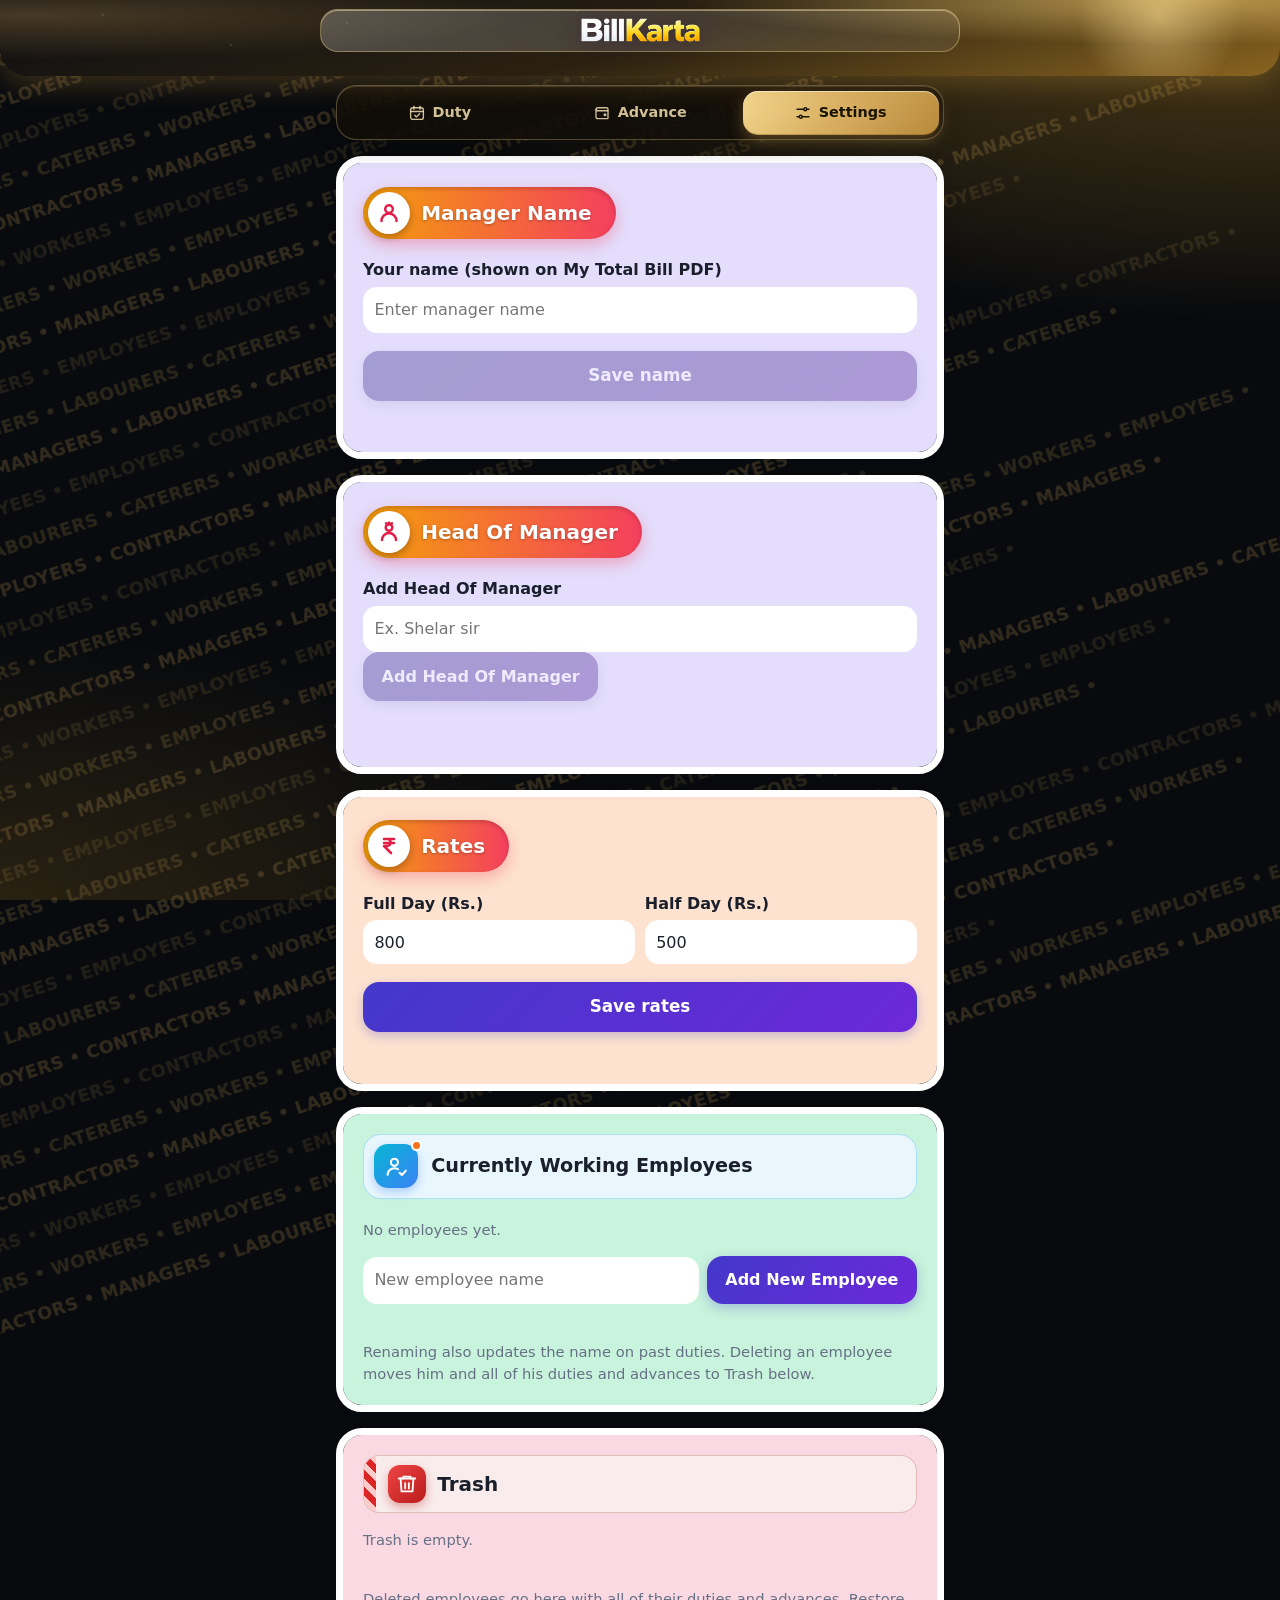
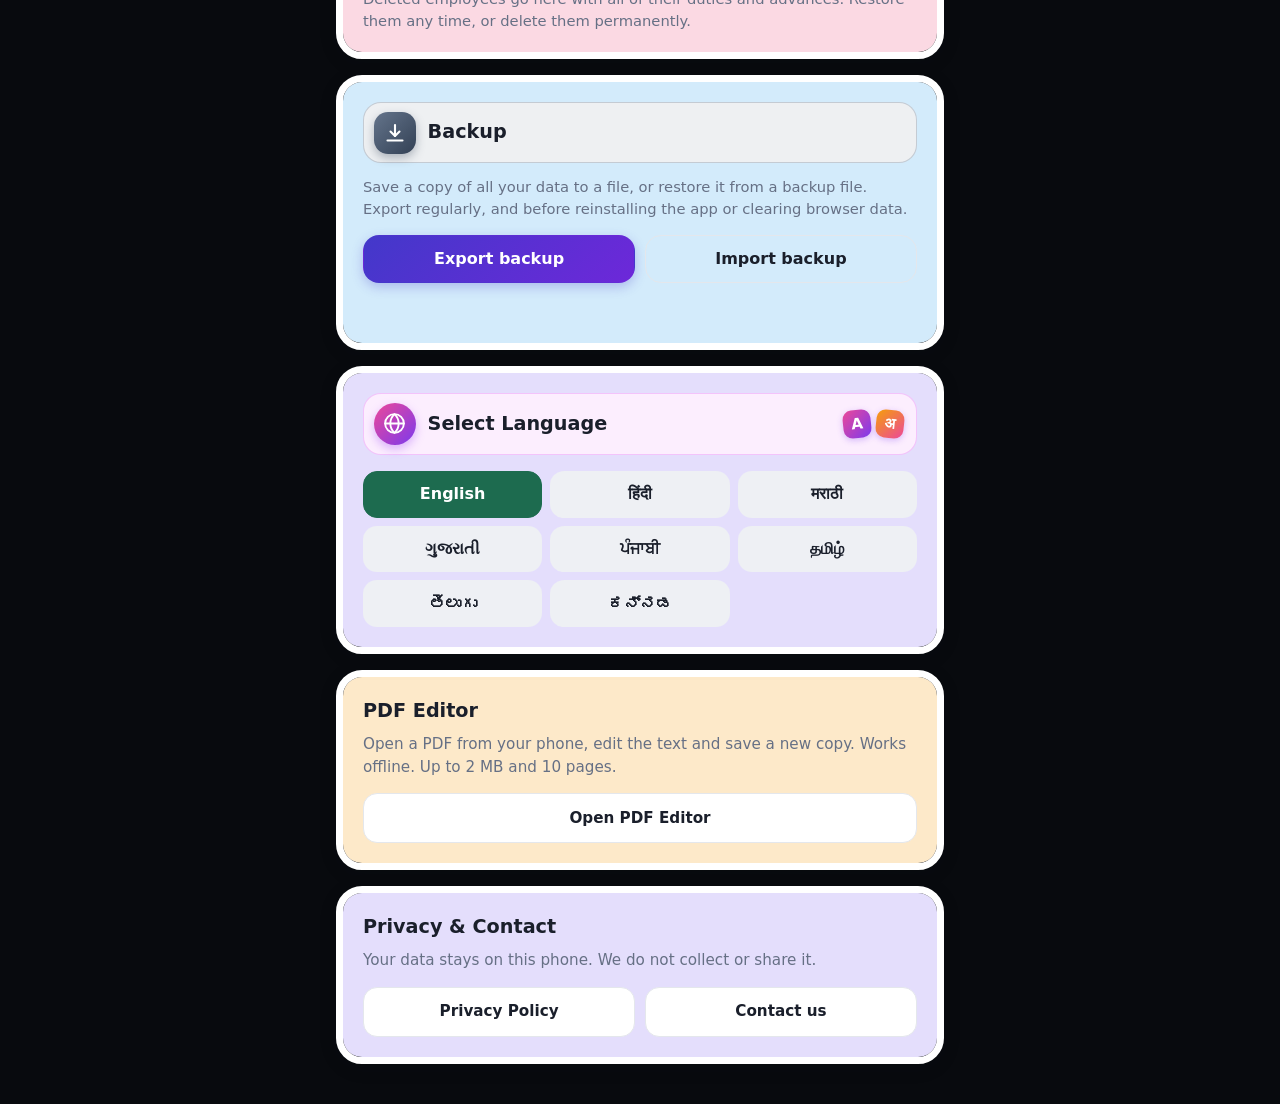
==== commit c3bd2983: "Head Of Manager: settings card with trash/restore, compulsory selection on duties, saved table, My T" ====
--- a/app/src/main/assets/www/forall/index.html
+++ b/app/src/main/assets/www/forall/index.html
@@ -520,7 +520,7 @@
 .bk-n.pop{animation:bkPop .2s ease-out}
 @keyframes bkPop{0%{transform:scale(.8)}60%{transform:scale(1.12)}100%{transform:scale(1)}}
 @media (prefers-reduced-motion:reduce){.bk-n.pop{animation:none}}
-</style><style>/* BK-DETAILS-SCROLL */#details{scroll-margin-top:96px}</style></head>
+</style><style>/* BK-DETAILS-SCROLL */#details{scroll-margin-top:96px}</style><style>/* BK-HEADS */.hmtag{margin-top:4px;font-size:11px;font-weight:600;color:#4338ca;line-height:1.2;word-break:break-word}#hbsug .hbs{background:#fff;border-radius:16px;margin-top:6px;box-shadow:0 8px 24px rgba(40,30,120,.25);overflow:hidden}#hbsug .hbi{display:flex;align-items:center;gap:10px;padding:11px 14px;font-weight:600;color:#1b1b2f;cursor:pointer;border-top:1px solid #eee}#hbsug .hbi:first-child{border-top:0}#hbsug .hbi i{width:30px;height:30px;border-radius:50%;background:linear-gradient(135deg,#4338ca,#6d28d9);color:#fff;display:flex;align-items:center;justify-content:center;font-size:13px;font-style:normal;flex:none}</style></head>
 <body>
 <div id="offline" role="alertdialog" aria-modal="true" aria-labelledby="offt" hidden>
   <div class="off-card">
@@ -552,6 +552,8 @@
         <label><input type="radio" name="duty" value="Full" checked><span data-i18n="full_day">Full Day</span></label>
         <label><input type="radio" name="duty" value="Half"><span data-i18n="half_day">Half Day</span></label>
       </div>
+      <label id="hsl" data-i18n="hm_sel">Select Head Of Manager</label>
+      <div style="position:relative"><input type="text" id="hsel" readonly data-i18n-ph="hm_sel_ph" placeholder="Example - Shelar sir" style="padding-right:44px;cursor:pointer" autocomplete="off"><svg viewBox="0 0 24 24" width="20" height="20" aria-hidden="true" style="position:absolute;right:14px;top:50%;transform:translateY(-50%);fill:none;stroke:#4338ca;stroke-width:2.4;stroke-linecap:round;stroke-linejoin:round;pointer-events:none"><path d="M6 9l6 6 6-6"/></svg></div>
       <label id="wl" data-i18n="who">Who did the duty</label>
       <div class="chips" id="who" role="group" aria-labelledby="wl"></div>
       <p class="hint" id="nowho" data-i18n="no_emp_first" hidden>No employees yet. Add names in Settings first.</p>
@@ -635,7 +637,7 @@
 
     <div class="card" id="details">
       <h2><button class="acc" id="dtoggle" type="button" aria-expanded="false" aria-controls="dbody"><span class="acc-ic" aria-hidden="true"><svg viewBox="0 0 24 24"><circle cx="9" cy="8" r="3.2"/><path d="M3 20c0-3.3 2.7-6 6-6s6 2.7 6 6"/><circle cx="17" cy="9" r="2.4"/><path d="M16.5 14.2c2.6.2 4.5 2.4 4.5 5"/></svg></span><span class="acc-t" data-i18n="emp_details">All employees details</span><svg class="chev" viewBox="0 0 24 24" aria-hidden="true"><path d="M6 9l6 6 6-6"/></svg></button></h2>
-      <div id="dbody" hidden><div id="dout"></div></div>
+      <div id="dbody" hidden><div id="hbbox" style="margin:2px 0 12px"><label for="hbin" style="display:block;margin-top:0" data-i18n="hm_sel">Select Head Of Manager</label><input type="text" id="hbin" data-i18n-ph="hm_sel_ph" placeholder="Example - Shelar sir" autocomplete="off"><div id="hbsug"></div></div><div id="dout"></div></div>
     </div>
   </section>
 
@@ -647,6 +649,16 @@
       <input type="text" id="mname" maxlength="40" autocomplete="off" data-i18n-ph="mn_ph" placeholder="Enter manager name">
       <button class="btn save" id="mnsave" type="button" data-i18n="mn_save" disabled>Save name</button>
       <p class="msg" id="mnmsg" aria-live="polite"></p>
+    </div>
+
+    <div class="card" id="hmcard"><!-- BK-HEADS -->
+      <style>#hmadd:disabled{opacity:.4;cursor:not-allowed;filter:grayscale(.4)}#hmlist .erow .avatar{flex:none}</style>
+      <h2 class="ratesh"><span class="ratesh-ic" aria-hidden="true"><svg viewBox="0 0 24 24"><circle cx="12" cy="7.5" r="3.3"/><path d="M5 20a7 7 0 0114 0"/><path d="M9 3.2l1.6 1.4L12 2.6l1.4 2 1.6-1.4"/></svg></span><span class="ratesh-t" data-i18n="hm_title">Head Of Manager</span></h2>
+      <label for="hmname" style="margin-top:0" data-i18n="hm_label">Add Head Of Manager</label>
+      <input type="text" id="hmname" maxlength="40" autocomplete="off" data-i18n-ph="hm_ph" placeholder="Ex. Shelar sir">
+      <button class="btn" id="hmadd" type="button" data-i18n="hm_add" disabled>Add Head Of Manager</button>
+      <p class="msg" id="hmmsg" aria-live="polite"></p>
+      <div id="hmlist" style="margin-top:.9rem"></div>
     </div>
     <div class="card">
       <h2 class="ratesh"><span class="ratesh-ic" aria-hidden="true"><svg viewBox="0 0 24 24"><path d="M7 5h10M7 9h10M7 5h3.2a3.5 3.5 0 010 7H7l7 7"/></svg></span><span class="ratesh-t" data-i18n="rates">Rates</span><span class="ratesh-orn" aria-hidden="true"></span></h2>
@@ -731,6 +743,19 @@
   </section>
 </div>
 
+
+<div id="hmodal" class="overlay" hidden role="dialog" aria-modal="true" aria-labelledby="hmt">
+  <div class="dialog">
+    <h2 id="hmt" data-i18n="hm_edit_t">Update name</h2>
+    <label for="hmnew" style="margin-top:0" data-i18n="hm_title">Head Of Manager</label>
+    <input type="text" id="hmnew" maxlength="40" autocomplete="off">
+    <p class="msg err" id="hmerr" aria-live="polite"></p>
+    <div class="dactions">
+      <button class="btn ghost" id="hmcancel" type="button" data-i18n="cancel">Cancel</button>
+      <button class="btn" id="hmok" type="button" data-i18n="update">Update</button>
+    </div>
+  </div>
+</div>
 <div id="emodal" class="overlay" hidden role="dialog" aria-modal="true" aria-labelledby="et">
   <div class="dialog">
     <h2 id="et" data-i18n="upd_duty">Update duty</h2>
@@ -743,7 +768,9 @@
       <label><input type="radio" name="eduty" value="Full"><span data-i18n="full_day">Full Day</span></label>
       <label><input type="radio" name="eduty" value="Half"><span data-i18n="half_day">Half Day</span></label>
     </div>
-    <label id="ewl" data-i18n="who">Who did the duty</label>
+    <label id="ehsl" data-i18n="hm_sel">Select Head Of Manager</label>
+      <div style="position:relative"><input type="text" id="ehsel" readonly data-i18n-ph="hm_sel_ph" placeholder="Example - Shelar sir" style="padding-right:44px;cursor:pointer" autocomplete="off"><svg viewBox="0 0 24 24" width="20" height="20" aria-hidden="true" style="position:absolute;right:14px;top:50%;transform:translateY(-50%);fill:none;stroke:#4338ca;stroke-width:2.4;stroke-linecap:round;stroke-linejoin:round;pointer-events:none"><path d="M6 9l6 6 6-6"/></svg></div>
+      <label id="ewl" data-i18n="who">Who did the duty</label>
     <div class="chips" id="ewho" role="group" aria-labelledby="ewl"></div>
     <p class="msg err" id="emsg" aria-live="polite"></p>
     <div class="dactions">
@@ -808,18 +835,18 @@
 <script>
 (function () {
   var KEY = "dutylog.v1";
-  var state = { employees: [], records: [], advances: [], trash: [] };
+  var state = { employees: [], records: [], advances: [], trash: [], heads: [] };
   var mem = null;
 
   // ---- Languages: English, मराठी, हिंदी ----
-  var I18N = { en: {"dl_mybill": "Download My Total Bill", "mn_title": "Manager Name", "mn_label": "Your name (shown on My Total Bill PDF)", "mn_ph": "Enter manager name", "mn_save": "Save name", "cmp_title": "Check Employee Bill", "cmp_choose": "Choose PDF from phone", "cmp_hint": "Optional, added to the bill", "cmp_dl": "Download PDF", "cmp_pick_emp": "Select an employee first.", "cmp_pick_pdf": "Choose a PDF first.", "cmp_unread": "Couldn’t read this PDF. Use a PDF made by BillKarta.", "cmp_wrong": "This PDF is for “{pdf}”, not “{emp}”. Choose the right PDF.", "cmp_noname": "The name in this PDF couldn’t be read, so it was compared with {emp}.", "cmp_read_err": "Couldn’t read that file. Try again.", "cmp_bill_h": "Correct bill (from your records)", "cmp_close": "Close", "cmp_note": "Note: Choose {emp} PDF bill.", "complete_bill": "Complete Bill", "adv_subtracted": "(Advance has been subtracted.)","off_title": "No internet connection", "off_body": "Please check your Wi-Fi or mobile data. BillKarta will open automatically as soon as you are back online.", "off_retry": "Try again", "off_wait": "Waiting for connection…","combo_limit":"{name} can’t have 3 Half Days and a Full Day on the same date. With a Full Day, at most 2 Half Days are allowed.","full_half_clash":"{name} already has a Half Day on this date, so a Full Day can’t be added. Remove or change the Half Days first.","half_limit":"{name} already has {max} Half Days on this date. {max} is the most allowed in one day.","backup": "Backup", "bk_hint": "Save a copy of all your data to a file, or restore it from a backup file. Export regularly, and before reinstalling the app or clearing browser data.", "bk_export": "Export backup", "bk_import": "Import backup", "bk_dl": "Download file", "bk_exported": "Backup ready: {name}. If the download did not start, use the buttons below.", "bk_fail": "Could not create the backup.", "bk_bad_file": "This is not a valid backup file. Nothing was changed.", "bk_read_fail": "Could not read the file. Nothing was changed.", "bk_confirm_q": "Replace all data?", "bk_confirm_body": "Backup from {date}: {emps} employees, {duties} duties, {advs} advances. This will replace everything currently on this page.", "bk_replace": "Replace data", "bk_done": "Backup imported.", "bk_undo": "Undo import", "bk_undone": "Import undone. Your previous data is back.","title":"Work Dashboard","tab_duty":"Duty","tab_adv":"Advance","tab_set":"Settings","add_duty":"Add Duty","date":"Date","location":"Location","loc_ph": "Enter Location or Work", "location_work": "Location/Work", "about_t": "Privacy & Contact", "about_p": "Your data stays on this phone. We do not collect or share it.", "about_pp": "Privacy Policy", "about_c": "Contact us", "pdf_t": "PDF Editor", "pdf_p": "Open a PDF from your phone, edit the text and save a new copy. Works offline. Up to 2 MB and 10 pages.", "pdf_b": "Open PDF Editor","duty_type":"Duty type","full_day":"Full Day","half_day":"Half Day","who":"Who did the duty","no_emp_first":"No employees yet. Add names in Settings first.","save_duty":"Save duty","saved_duties":"Saved duties","bill":"Make Employee's Bill","bill_search":"Enter Employee Name","employee_name":"Employee name","bname_ph":"Type employee name","rates":"Rates","full_rate":"Full Day (Rs.)","half_rate":"Half Day (Rs.)","save_rates":"Save rates","employees":"Employees","new_name":"New employee name","add":"Add New Employee","hint_emps":"Renaming also updates the name on past duties. Deleting an employee moves him and all of his duties and advances to Trash below.","trash":"Trash","empty_trash":"Empty trash","hint_trash":"Deleted employees go here with all of their duties and advances. Restore them any time, or delete them permanently.","all_emps":"All employees","tap_name":"Tap a name to add an advance.","upd_duty":"Update duty","cancel":"Cancel","save_changes":"Save changes","advance":"Advance","amount":"Amount (Rs.)","amount_ph":"e.g. 500","save_adv":"Save advance","prev_adv":"Previous advances","upd_emp_name":"Update employee","update":"Update","rs":"Rs.","no_emp_adv":"No employees yet. Add names in Settings.","advance_for":"Advance for {name}","total":"Total","del_adv":"Delete advance","del_adv_q":"Delete advance?","del_adv_body":"{amt} on {date} will be deleted. This can’t be undone.","delete":"Delete","choose_date":"Choose a date.","enter_location":"Enter a location.","select_emp":"Select at least one employee.","enter_amount":"Enter an amount greater than 0.","adv_saved":"Advance of {amt} saved for {name}.","full_clash":"{name} already has a Full Day on this date. Only one Full Day is allowed per employee per day.","half_clash":"{name} already has a Full Day on this date, so a Half Day can’t be added.","saved":"Saved.","saved_blocked":"Saved for now, but this browser blocked storage, so it may be lost when you close the page.","employee":"Employee","fd":"FD","hd":"HD","duty":"Duty","actions":"Actions","upd_duty_t":"Update this duty","del_duty_t":"Delete this duty","no_duties":"No duties saved yet.","del_duty_q":"Delete this duty?","del_duty_body":"This duty entry will be removed from the log.","upd_duty_q":"Update this duty?","upd_duty_body":"Save your changes to this duty entry?","name_empty":"Name can’t be empty.","no_change":"No change to save.","name_exists":"That name already exists.","upd_name_q":"Update name?","upd_name_body":"Change “{old}” to “{new}”? Past duties will show the new name.","name_updated":"Name updated.","moved_trash":"{name} moved to Trash.","name_clash_restore":"An employee named “{name}” already exists. Rename or delete that one first.","restore_q":"Restore {name}?","restore_body":"He will be added back with {d} and {a}.","restore":"Restore","restored":"{name} restored.","purge_q":"Delete {name} permanently?","purge_body":"All of their duties and advances will be deleted for good. This can’t be undone.","delete_forever":"Delete forever","deleted_perm":"Deleted permanently.","trash_empty":"Trash is empty.","del_perm_t":"Delete permanently","deleted_on":"deleted {date}","empty_trash_q":"Empty Trash?","empty_trash_body":"Everything in Trash will be deleted permanently. This can’t be undone.","trash_emptied":"Trash emptied.","duty_1":"{n} duty","duty_n":"{n} duties","adv_1":"{n} advance","adv_n":"{n} advances","no_emp":"No employees yet.","upd_name":"Update name","del_emp":"Delete employee","move_trash_q":"Move {name} to Trash?","move_trash_body":"This employee and all of their duties and advances will be moved to Trash in Settings. You can restore them later.","move_trash":"Move to Trash","enter_name":"Enter a name.","added":"Added.","no_match":"No matching employee","pdf_nolib":"The PDF tool couldn’t load. Check your connection and reload the page.","half_days":"Half Days","full_days":"Full Days","advanced":"Advanced","final_pay":"Final Payment","fd_hd_count":"{fd} FD, {hd} HD","gen_pdf":"Generate PDF","no_duties_for":"No duties found for {name}.","dl_pdf":"Download PDF","open_pdf":"Open PDF","share":"Share","pdf_ready":"PDF ready. If the download didn’t start, tap Download PDF or Open PDF below.","pdf_fail":"Automatic download didn’t work. Tap Download PDF or Open PDF below, or open this page in Chrome or Safari.","pdf_saved":"PDF saved.","dl_cancel":"Download cancelled.","rates_invalid":"Enter valid amounts for both rates.","upd_rates_q":"Update rates?","upd_rates_body":"Full Day {full} and Half Day {half}. Save these rates?","rates_updated":"Rates updated.","emp_details":"My Total Bill","pending":"Pending payment","emp_rate_hint":"Leave a rate empty to use the default from the Rates section.","emp_updated":"Employee updated.","upd_emp_rates_body":"Set rates for “{name}”: Full Day {full}, Half Day {half}? Bills for this employee will use these rates.","emp_working":"Currently Working Employees","new_entry":"NEW ENTRY","bill_adv":"Advance paid","bill_net":"Total Bill","final_bill":"Final Bill"},
-    mr: {"dl_mybill": "माझे एकूण बिल डाउनलोड करा", "mn_title": "मॅनेजरचे नाव", "mn_label": "तुमचे नाव (माझे एकूण बिल PDF वर दिसेल)", "mn_ph": "मॅनेजरचे नाव लिहा", "mn_save": "नाव सेव्ह करा", "cmp_title": "कर्मचारीचे बिल तपासा", "cmp_choose": "फोनमधून PDF निवडा", "cmp_hint": "ऐच्छिक, बिलात जोडली जाईल", "cmp_dl": "PDF डाउनलोड करा", "cmp_pick_emp": "आधी कर्मचारी निवडा.", "cmp_pick_pdf": "आधी PDF निवडा.", "cmp_unread": "ही PDF वाचता आली नाही. BillKarta ने बनवलेली PDF वापरा.", "cmp_wrong": "ही PDF “{pdf}” ची आहे, “{emp}” ची नाही. योग्य PDF निवडा.", "cmp_noname": "या PDF मधील नाव वाचता आले नाही, म्हणून {emp} शी तुलना केली.", "cmp_read_err": "ती फाइल वाचता आली नाही. पुन्हा प्रयत्न करा.", "cmp_bill_h": "बरोबर बिल (तुमच्या नोंदींनुसार)", "cmp_close": "बंद करा", "cmp_note": "टीप: {emp} यांचे PDF बिल निवडा.", "complete_bill": "संपूर्ण बिल", "adv_subtracted": "(उचल वजा केली आहे.)","off_title": "इंटरनेट कनेक्शन नाही", "off_body": "कृपया तुमचा वाय-फाय किंवा मोबाइल डेटा तपासा. इंटरनेट परत येताच BillKarta आपोआप उघडेल.", "off_retry": "पुन्हा प्रयत्न करा", "off_wait": "कनेक्शनची वाट पाहत आहे…","combo_limit":"{name} ला एका तारखेला 3 अर्धे दिवस आणि एक पूर्ण दिवस असे एकत्र घेता येत नाही. पूर्ण दिवसासोबत जास्तीत जास्त 2 अर्धे दिवस चालतात.","full_half_clash":"{name} चा या तारखेला आधीच अर्धा दिवस आहे, म्हणून पूर्ण दिवस जोडता येत नाही. आधी अर्धे दिवस काढा किंवा बदला.","half_limit":"{name} चे या तारखेला आधीच {max} अर्धे दिवस आहेत. एका तारखेला जास्तीत जास्त {max} च चालतात.","backup": "बॅकअप", "bk_hint": "तुमच्या सर्व डेटाची प्रत फाइलमध्ये साठवा, किंवा बॅकअप फाइलमधून परत आणा. नियमितपणे एक्सपोर्ट करा, तसेच अ‍ॅप पुन्हा इन्स्टॉल करण्यापूर्वी किंवा ब्राउझर डेटा साफ करण्यापूर्वी.", "bk_export": "बॅकअप एक्सपोर्ट करा", "bk_import": "बॅकअप इम्पोर्ट करा", "bk_dl": "फाइल डाउनलोड करा", "bk_exported": "बॅकअप तयार आहे: {name}. डाउनलोड सुरू झाले नसेल तर खालील बटणे वापरा.", "bk_fail": "बॅकअप तयार करता आला नाही.", "bk_bad_file": "ही योग्य बॅकअप फाइल नाही. काहीही बदलले नाही.", "bk_read_fail": "फाइल वाचता आली नाही. काहीही बदलले नाही.", "bk_confirm_q": "सर्व डेटा बदलायचा?", "bk_confirm_body": "{date} चा बॅकअप: {emps} कर्मचारी, {duties} ड्युटी, {advs} उचल. यामुळे या पेजवरील सध्याचा सर्व डेटा बदलला जाईल.", "bk_replace": "डेटा बदला", "bk_done": "बॅकअप इम्पोर्ट झाला.", "bk_undo": "इम्पोर्ट मागे घ्या", "bk_undone": "इम्पोर्ट मागे घेतला. तुमचा आधीचा डेटा परत आला आहे.","title":"वर्क डॅशबोर्ड","tab_duty":"ड्युटी","tab_adv":"उचल","tab_set":"सेटिंग्ज","add_duty":"ड्युटी जोडा","date":"तारीख","location":"ठिकाण","loc_ph": "ठिकाण किंवा काम लिहा", "location_work": "ठिकाण/काम", "about_t": "गोपनीयता आणि संपर्क", "about_p": "तुमचा डेटा याच फोनमध्ये राहतो. आम्ही तो गोळा किंवा शेअर करत नाही.", "about_pp": "गोपनीयता धोरण", "about_c": "आमच्याशी संपर्क साधा", "pdf_t": "पीडीएफ एडिटर", "pdf_p": "फोनमधील PDF उघडा, मजकूर बदला आणि नवीन प्रत जतन करा. ऑफलाइन चालते. कमाल 2 MB आणि 10 पाने.", "pdf_b": "PDF एडिटर उघडा","duty_type":"ड्युटीचा प्रकार","full_day":"पूर्ण दिवस","half_day":"अर्धा दिवस","who":"ड्युटी कोणी केली","no_emp_first":"अजून कर्मचारी नाहीत. आधी सेटिंग्जमध्ये नावे जोडा.","save_duty":"ड्युटी जतन करा","saved_duties":"जतन केलेल्या ड्युट्या","bill":"कर्मचारीचे बिल तयार करा","bill_search":"कर्मचाऱ्याचे नाव टाका","employee_name":"कर्मचाऱ्याचे नाव","bname_ph":"कर्मचाऱ्याचे नाव टाइप करा","rates":"दर","full_rate":"पूर्ण दिवस (रु.)","half_rate":"अर्धा दिवस (रु.)","save_rates":"दर जतन करा","employees":"कर्मचारी","new_name":"नवीन कर्मचाऱ्याचे नाव","add":"नवीन कर्मचारी जोडा","hint_emps":"नाव बदलल्यास जुन्या ड्युट्यांमधील नावही बदलते. कर्मचारी हटवल्यास त्याच्या सर्व ड्युट्या व उचल खालील कचरापेटीत जातात.","trash":"कचरापेटी","empty_trash":"कचरापेटी रिकामी करा","hint_trash":"हटवलेले कर्मचारी त्यांच्या सर्व ड्युट्या व उचलसह येथे येतात. त्यांना केव्हाही परत आणा किंवा कायमचे हटवा.","all_emps":"सर्व कर्मचारी","tap_name":"उचल नोंदवण्यासाठी नावावर टॅप करा.","upd_duty":"ड्युटी बदला","cancel":"रद्द करा","save_changes":"बदल जतन करा","advance":"उचल","amount":"रक्कम (रु.)","amount_ph":"उदा. 500","save_adv":"उचल जतन करा","prev_adv":"आधीची उचल","upd_emp_name":"कर्मचाऱ्याची माहिती अपडेट करा","update":"बदला","rs":"रु.","no_emp_adv":"अजून कर्मचारी नाहीत. सेटिंग्जमध्ये नावे जोडा.","advance_for":"{name} ची उचल","total":"एकूण","del_adv":"उचल हटवा","del_adv_q":"उचल हटवायची?","del_adv_body":"{date} रोजीची {amt} हटवली जाईल. हे परत करता येणार नाही.","delete":"हटवा","choose_date":"तारीख निवडा.","enter_location":"ठिकाण लिहा.","select_emp":"किमान एक कर्मचारी निवडा.","enter_amount":"0 पेक्षा जास्त रक्कम लिहा.","adv_saved":"{name} साठी {amt} उचल जतन झाली.","full_clash":"{name} ची या तारखेला आधीच पूर्ण दिवस ड्युटी आहे. एका कर्मचाऱ्याला एका दिवशी फक्त एक पूर्ण दिवस चालतो.","half_clash":"{name} ची या तारखेला आधीच पूर्ण दिवस ड्युटी आहे, त्यामुळे अर्धा दिवस जोडता येत नाही.","saved":"जतन झाले.","saved_blocked":"सध्या जतन झाले, पण या ब्राउझरने स्टोरेज बंद केले आहे, त्यामुळे पेज बंद केल्यावर माहिती जाऊ शकते.","employee":"कर्मचारी","fd":"पूर्ण","hd":"अर्धा","duty":"ड्युटी","actions":"क्रिया","upd_duty_t":"ही ड्युटी बदला","del_duty_t":"ही ड्युटी हटवा","no_duties":"अजून ड्युट्या जतन केलेल्या नाहीत.","del_duty_q":"ही ड्युटी हटवायची?","del_duty_body":"ही ड्युटीची नोंद नोंदवहीतून काढली जाईल.","upd_duty_q":"ही ड्युटी बदलायची?","upd_duty_body":"या ड्युटीतील बदल जतन करायचे?","name_empty":"नाव रिकामे असू शकत नाही.","no_change":"जतन करण्यासाठी काही बदल नाही.","name_exists":"हे नाव आधीच आहे.","upd_name_q":"नाव बदलायचे?","upd_name_body":"“{old}” हे नाव “{new}” असे बदलायचे? जुन्या ड्युट्यांमध्येही नवीन नाव दिसेल.","name_updated":"नाव बदलले.","moved_trash":"{name} कचरापेटीत हलवले.","name_clash_restore":"“{name}” नावाचा कर्मचारी आधीच आहे. आधी त्याचे नाव बदला किंवा तो हटवा.","restore_q":"{name} परत आणायचे?","restore_body":"{d} आणि {a} सह त्याला परत जोडले जाईल.","restore":"परत आणा","restored":"{name} परत आणले.","purge_q":"{name} कायमचे हटवायचे?","purge_body":"त्याच्या सर्व ड्युट्या व उचल कायमच्या हटवल्या जातील. हे परत करता येणार नाही.","delete_forever":"कायमचे हटवा","deleted_perm":"कायमचे हटवले.","trash_empty":"कचरापेटी रिकामी आहे.","del_perm_t":"कायमचे हटवा","deleted_on":"{date} रोजी हटवले","empty_trash_q":"कचरापेटी रिकामी करायची?","empty_trash_body":"कचरापेटीतील सर्व काही कायमचे हटवले जाईल. हे परत करता येणार नाही.","trash_emptied":"कचरापेटी रिकामी केली.","duty_1":"{n} ड्युटी","duty_n":"{n} ड्युट्या","adv_1":"{n} उचल","adv_n":"{n} उचल","no_emp":"अजून कर्मचारी नाहीत.","upd_name":"नाव बदला","del_emp":"कर्मचारी हटवा","move_trash_q":"{name} ला कचरापेटीत हलवायचे?","move_trash_body":"या कर्मचाऱ्याच्या सर्व ड्युट्या व उचल सेटिंग्जमधील कचरापेटीत हलवल्या जातील. नंतर परत आणता येतील.","move_trash":"कचरापेटीत हलवा","enter_name":"नाव लिहा.","added":"जोडले.","no_match":"असा कर्मचारी सापडला नाही","pdf_nolib":"PDF साधन लोड झाले नाही. इंटरनेट तपासा आणि पेज पुन्हा उघडा.","half_days":"अर्धे दिवस","full_days":"पूर्ण दिवस","advanced":"उचल","final_pay":"अंतिम देय रक्कम","fd_hd_count":"{fd} पूर्ण, {hd} अर्धा","gen_pdf":"PDF तयार करा","no_duties_for":"{name} साठी ड्युट्या सापडल्या नाहीत.","dl_pdf":"PDF डाउनलोड करा","open_pdf":"PDF उघडा","share":"शेअर करा","pdf_ready":"PDF तयार आहे. डाउनलोड सुरू झाले नसेल तर खालील “PDF डाउनलोड करा” किंवा “PDF उघडा” वर टॅप करा.","pdf_fail":"आपोआप डाउनलोड झाले नाही. खालील “PDF डाउनलोड करा” किंवा “PDF उघडा” वर टॅप करा, किंवा हे पेज Chrome किंवा Safari मध्ये उघडा.","pdf_saved":"PDF जतन झाली.","dl_cancel":"डाउनलोड रद्द केले.","rates_invalid":"दोन्ही दरांसाठी योग्य रक्कम लिहा.","upd_rates_q":"दर बदलायचे?","upd_rates_body":"पूर्ण दिवस {full} आणि अर्धा दिवस {half}. हे दर जतन करायचे?","rates_updated":"दर बदलले.","emp_details":"माझे एकूण बिल","pending":"प्रलंबित रक्कम","emp_rate_hint":"दर रिकामा ठेवल्यास ‘दर’ विभागातील सामान्य दर वापरला जाईल.","emp_updated":"कर्मचाऱ्याची माहिती अपडेट केली.","upd_emp_rates_body":"“{name}” साठी दर ठरवायचे: पूर्ण दिवस {full}, अर्धा दिवस {half}? या कर्मचाऱ्याचे बिल या दरांनी होईल.","emp_working":"सध्या कार्यरत कर्मचारी","new_entry":"नवीन नोंद","bill_adv":"दिलेली उचल","bill_net":"एकूण बिल","final_bill":"अंतिम बिल"},
-    hi: {"dl_mybill": "मेरा कुल बिल डाउनलोड करें", "mn_title": "मैनेजर का नाम", "mn_label": "आपका नाम (मेरा कुल बिल PDF पर दिखेगा)", "mn_ph": "मैनेजर का नाम दर्ज करें", "mn_save": "नाम सेव करें", "cmp_title": "कर्मचारी का बिल जांचें", "cmp_choose": "फ़ोन से PDF चुनें", "cmp_hint": "वैकल्पिक, बिल में जोड़ा जाएगा", "cmp_dl": "PDF डाउनलोड करें", "cmp_pick_emp": "पहले कर्मचारी चुनें।", "cmp_pick_pdf": "पहले PDF चुनें।", "cmp_unread": "यह PDF पढ़ा नहीं जा सका। BillKarta से बना PDF इस्तेमाल करें।", "cmp_wrong": "यह PDF “{pdf}” का है, “{emp}” का नहीं। सही PDF चुनें।", "cmp_noname": "इस PDF में नाम पढ़ा नहीं जा सका, इसलिए {emp} से तुलना की गई।", "cmp_read_err": "वह फ़ाइल पढ़ी नहीं जा सकी। फिर कोशिश करें।", "cmp_bill_h": "सही बिल (आपके रिकॉर्ड से)", "cmp_close": "बंद करें", "cmp_note": "नोट: {emp} का PDF बिल चुनें।", "complete_bill": "संपूर्ण बिल", "adv_subtracted": "(एडवांस घटा दिया गया है।)","off_title": "इंटरनेट कनेक्शन नहीं है", "off_body": "कृपया अपना वाई-फ़ाई या मोबाइल डेटा जाँचें। इंटरनेट वापस आते ही BillKarta अपने आप खुल जाएगा।", "off_retry": "फिर कोशिश करें", "off_wait": "कनेक्शन का इंतज़ार…","combo_limit":"{name} एक ही तारीख़ पर 3 आधे दिन और एक पूरा दिन साथ नहीं कर सकते। पूरे दिन के साथ अधिकतम 2 आधे दिन मान्य हैं।","full_half_clash":"{name} का इस तारीख़ पर पहले से आधा दिन है, इसलिए पूरा दिन नहीं जोड़ा जा सकता। पहले आधे दिन हटाएँ या बदलें।","half_limit":"{name} के इस तारीख़ पर पहले से {max} आधे दिन हैं। एक दिन में अधिकतम {max} ही मान्य हैं।","backup": "बैकअप", "bk_hint": "अपने सारे डेटा की एक कॉपी फ़ाइल में सेव करें, या बैकअप फ़ाइल से वापस लाएँ। नियमित रूप से एक्सपोर्ट करें, और ऐप दोबारा इंस्टॉल करने या ब्राउज़र डेटा साफ़ करने से पहले भी।", "bk_export": "बैकअप एक्सपोर्ट करें", "bk_import": "बैकअप इम्पोर्ट करें", "bk_dl": "फ़ाइल डाउनलोड करें", "bk_exported": "बैकअप तैयार है: {name}। डाउनलोड शुरू न हुआ हो तो नीचे के बटन इस्तेमाल करें।", "bk_fail": "बैकअप नहीं बन सका।", "bk_bad_file": "यह सही बैकअप फ़ाइल नहीं है। कुछ भी नहीं बदला गया।", "bk_read_fail": "फ़ाइल पढ़ी नहीं जा सकी। कुछ भी नहीं बदला गया।", "bk_confirm_q": "सारा डेटा बदलना है?", "bk_confirm_body": "{date} का बैकअप: {emps} कर्मचारी, {duties} ड्यूटी, {advs} एडवांस। इससे इस पेज का मौजूदा सारा डेटा बदल जाएगा।", "bk_replace": "डेटा बदलें", "bk_done": "बैकअप इम्पोर्ट हो गया।", "bk_undo": "इम्पोर्ट वापस लें", "bk_undone": "इम्पोर्ट वापस ले लिया गया। आपका पिछला डेटा लौट आया है।","title":"वर्क डैशबोर्ड","tab_duty":"ड्यूटी","tab_adv":"एडवांस","tab_set":"सेटिंग्स","add_duty":"ड्यूटी जोड़ें","date":"तारीख","location":"जगह","loc_ph": "जगह या काम लिखें", "location_work": "जगह/काम", "about_t": "गोपनीयता और संपर्क", "about_p": "आपका डेटा इसी फ़ोन में रहता है। हम इसे इकट्ठा या साझा नहीं करते।", "about_pp": "गोपनीयता नीति", "about_c": "हमसे संपर्क करें", "pdf_t": "पीडीएफ एडिटर", "pdf_p": "अपने फ़ोन से PDF खोलें, टेक्स्ट बदलें और नई कॉपी सेव करें। ऑफ़लाइन चलता है। अधिकतम 2 MB और 10 पेज।", "pdf_b": "PDF एडिटर खोलें","duty_type":"ड्यूटी का प्रकार","full_day":"पूरा दिन","half_day":"आधा दिन","who":"ड्यूटी किसने की","no_emp_first":"अभी कोई कर्मचारी नहीं है। पहले सेटिंग्स में नाम जोड़ें।","save_duty":"ड्यूटी सेव करें","saved_duties":"सेव की गई ड्यूटी","bill":"कर्मचारी का बिल बनाएं","bill_search":"कर्मचारी का नाम दर्ज करें","employee_name":"कर्मचारी का नाम","bname_ph":"कर्मचारी का नाम लिखें","rates":"रेट","full_rate":"पूरा दिन (रु.)","half_rate":"आधा दिन (रु.)","save_rates":"रेट सेव करें","employees":"कर्मचारी","new_name":"नए कर्मचारी का नाम","add":"नया कर्मचारी जोड़ें","hint_emps":"नाम बदलने पर पुरानी ड्यूटी में भी नाम बदल जाता है। कर्मचारी को हटाने पर उसकी सभी ड्यूटी और एडवांस नीचे ट्रैश में चले जाते हैं।","trash":"ट्रैश","empty_trash":"ट्रैश खाली करें","hint_trash":"हटाए गए कर्मचारी अपनी सभी ड्यूटी और एडवांस के साथ यहाँ आते हैं। उन्हें कभी भी वापस लाएँ या हमेशा के लिए हटा दें।","all_emps":"सभी कर्मचारी","tap_name":"एडवांस जोड़ने के लिए नाम पर टैप करें।","upd_duty":"ड्यूटी बदलें","cancel":"रद्द करें","save_changes":"बदलाव सेव करें","advance":"एडवांस","amount":"राशि (रु.)","amount_ph":"जैसे 500","save_adv":"एडवांस सेव करें","prev_adv":"पिछले एडवांस","upd_emp_name":"कर्मचारी की जानकारी अपडेट करें","update":"बदलें","rs":"रु.","no_emp_adv":"अभी कोई कर्मचारी नहीं है। सेटिंग्स में नाम जोड़ें।","advance_for":"{name} का एडवांस","total":"कुल","del_adv":"एडवांस हटाएँ","del_adv_q":"एडवांस हटाएँ?","del_adv_body":"{date} का {amt} हटा दिया जाएगा। इसे वापस नहीं किया जा सकता।","delete":"हटाएँ","choose_date":"तारीख चुनें।","enter_location":"जगह लिखें।","select_emp":"कम से कम एक कर्मचारी चुनें।","enter_amount":"0 से ज़्यादा राशि लिखें।","adv_saved":"{name} के लिए {amt} का एडवांस सेव हो गया।","full_clash":"{name} की इस तारीख पर पहले से पूरे दिन की ड्यूटी है। एक कर्मचारी के लिए एक दिन में केवल एक पूरा दिन मान्य है।","half_clash":"{name} की इस तारीख पर पहले से पूरे दिन की ड्यूटी है, इसलिए आधा दिन नहीं जोड़ सकते।","saved":"सेव हो गया।","saved_blocked":"अभी सेव हुआ, लेकिन इस ब्राउज़र ने स्टोरेज रोक दिया है, इसलिए पेज बंद करने पर जानकारी जा सकती है।","employee":"कर्मचारी","fd":"पूरा","hd":"आधा","duty":"ड्यूटी","actions":"क्रियाएँ","upd_duty_t":"यह ड्यूटी बदलें","del_duty_t":"यह ड्यूटी हटाएँ","no_duties":"अभी कोई ड्यूटी सेव नहीं है।","del_duty_q":"यह ड्यूटी हटाएँ?","del_duty_body":"यह ड्यूटी की एंट्री रजिस्टर से हटा दी जाएगी।","upd_duty_q":"यह ड्यूटी बदलें?","upd_duty_body":"इस ड्यूटी के बदलाव सेव करें?","name_empty":"नाम खाली नहीं हो सकता।","no_change":"सेव करने के लिए कोई बदलाव नहीं है।","name_exists":"यह नाम पहले से मौजूद है।","upd_name_q":"नाम बदलें?","upd_name_body":"“{old}” को “{new}” में बदलें? पुरानी ड्यूटी में भी नया नाम दिखेगा।","name_updated":"नाम बदल दिया गया।","moved_trash":"{name} को ट्रैश में डाल दिया गया।","name_clash_restore":"“{name}” नाम का कर्मचारी पहले से मौजूद है। पहले उसका नाम बदलें या उसे हटाएँ।","restore_q":"{name} को वापस लाएँ?","restore_body":"उसे {d} और {a} के साथ वापस जोड़ दिया जाएगा।","restore":"वापस लाएँ","restored":"{name} वापस आ गया।","purge_q":"{name} को हमेशा के लिए हटाएँ?","purge_body":"उसकी सभी ड्यूटी और एडवांस हमेशा के लिए हट जाएँगे। इसे वापस नहीं किया जा सकता।","delete_forever":"हमेशा के लिए हटाएँ","deleted_perm":"हमेशा के लिए हटा दिया गया।","trash_empty":"ट्रैश खाली है।","del_perm_t":"हमेशा के लिए हटाएँ","deleted_on":"{date} को हटाया गया","empty_trash_q":"ट्रैश खाली करें?","empty_trash_body":"ट्रैश में मौजूद सब कुछ हमेशा के लिए हट जाएगा। इसे वापस नहीं किया जा सकता।","trash_emptied":"ट्रैश खाली कर दिया गया।","duty_1":"{n} ड्यूटी","duty_n":"{n} ड्यूटी","adv_1":"{n} एडवांस","adv_n":"{n} एडवांस","no_emp":"अभी कोई कर्मचारी नहीं है।","upd_name":"नाम बदलें","del_emp":"कर्मचारी हटाएँ","move_trash_q":"{name} को ट्रैश में डालें?","move_trash_body":"इस कर्मचारी की सभी ड्यूटी और एडवांस सेटिंग्स के ट्रैश में चले जाएँगे। बाद में इन्हें वापस लाया जा सकता है।","move_trash":"ट्रैश में डालें","enter_name":"नाम लिखें।","added":"जोड़ दिया गया।","no_match":"ऐसा कोई कर्मचारी नहीं मिला","pdf_nolib":"PDF टूल लोड नहीं हो सका। इंटरनेट जाँचें और पेज दोबारा खोलें।","half_days":"आधे दिन","full_days":"पूरे दिन","advanced":"एडवांस","final_pay":"अंतिम भुगतान","fd_hd_count":"{fd} पूरा, {hd} आधा","gen_pdf":"PDF बनाएँ","no_duties_for":"{name} के लिए कोई ड्यूटी नहीं मिली।","dl_pdf":"PDF डाउनलोड करें","open_pdf":"PDF खोलें","share":"शेयर करें","pdf_ready":"PDF तैयार है। अगर डाउनलोड शुरू नहीं हुआ तो नीचे “PDF डाउनलोड करें” या “PDF खोलें” पर टैप करें।","pdf_fail":"अपने-आप डाउनलोड नहीं हुआ। नीचे “PDF डाउनलोड करें” या “PDF खोलें” पर टैप करें, या इस पेज को Chrome या Safari में खोलें।","pdf_saved":"PDF सेव हो गई।","dl_cancel":"डाउनलोड रद्द किया गया।","rates_invalid":"दोनों रेट के लिए सही राशि लिखें।","upd_rates_q":"रेट बदलें?","upd_rates_body":"पूरा दिन {full} और आधा दिन {half}। ये रेट सेव करें?","rates_updated":"रेट बदल दिए गए।","emp_details":"मेरा कुल बिल","pending":"बकाया राशि","emp_rate_hint":"दर खाली छोड़ने पर ‘रेट’ सेक्शन का सामान्य दर लागू होगा।","emp_updated":"कर्मचारी की जानकारी अपडेट हो गई।","upd_emp_rates_body":"“{name}” के लिए दर तय करें: पूरा दिन {full}, आधा दिन {half}? इस कर्मचारी का बिल इन्हीं दरों से बनेगा।","emp_working":"वर्तमान में कार्यरत कर्मचारी","new_entry":"नई प्रविष्टि","bill_adv":"दिया गया एडवांस","bill_net":"कुल बिल","final_bill":"अंतिम बिल"},
-    gu: {"dl_mybill": "મારું કુલ બિલ ડાઉનલોડ કરો", "mn_title": "મેનેજરનું નામ", "mn_label": "તમારું નામ (મારું કુલ બિલ PDF પર દેખાશે)", "mn_ph": "મેનેજરનું નામ લખો", "mn_save": "નામ સેવ કરો", "cmp_title": "કર્મચારીનું બિલ તપાસો", "cmp_choose": "ફોનમાંથી PDF પસંદ કરો", "cmp_hint": "વૈકલ્પિક, બિલમાં ઉમેરાશે", "cmp_dl": "PDF ડાઉનલોડ કરો", "cmp_pick_emp": "પહેલા કર્મચારી પસંદ કરો.", "cmp_pick_pdf": "પહેલા PDF પસંદ કરો.", "cmp_unread": "આ PDF વાંચી શકાઈ નથી. BillKarta થી બનેલી PDF વાપરો.", "cmp_wrong": "આ PDF “{pdf}” ની છે, “{emp}” ની નથી. સાચી PDF પસંદ કરો.", "cmp_noname": "આ PDF માં નામ વાંચી શકાયું નથી, તેથી {emp} સાથે સરખામણી કરી.", "cmp_read_err": "તે ફાઇલ વાંચી શકાઈ નથી. ફરી પ્રયત્ન કરો.", "cmp_bill_h": "સાચું બિલ (તમારા રેકોર્ડ મુજબ)", "cmp_close": "બંધ કરો", "cmp_note": "નોંધ: {emp} નું PDF બિલ પસંદ કરો.", "complete_bill": "સંપૂર્ણ બિલ", "adv_subtracted": "(એડવાન્સ બાદ કરેલ છે.)","off_title": "ઇન્ટરનેટ કનેક્શન નથી", "off_body": "કૃપા કરીને તમારું વાઇ-ફાઇ અથવા મોબાઇલ ડેટા તપાસો. ઇન્ટરનેટ પાછું આવતા જ BillKarta આપમેળે ખુલશે.", "off_retry": "ફરી પ્રયાસ કરો", "off_wait": "કનેક્શનની રાહ જોઈ રહ્યા છીએ…","combo_limit":"{name} એક જ તારીખે 3 અડધા દિવસ અને એક પૂરો દિવસ સાથે કરી શકતા નથી. પૂરા દિવસ સાથે વધુમાં વધુ 2 અડધા દિવસ માન્ય છે.","full_half_clash":"{name} નો આ તારીખે પહેલેથી અડધો દિવસ છે, તેથી પૂરો દિવસ ઉમેરી શકાતો નથી. પહેલા અડધા દિવસ કાઢો અથવા બદલો.","half_limit":"{name} ના આ તારીખે પહેલેથી {max} અડધા દિવસ છે. એક તારીખે વધુમાં વધુ {max} જ માન્ય છે.","backup": "બેકઅપ", "bk_hint": "તમારા બધા ડેટાની નકલ ફાઇલમાં સાચવો, અથવા બેકઅપ ફાઇલમાંથી પાછી લાવો. નિયમિત રીતે એક્સપોર્ટ કરો, તેમજ એપ ફરી ઇન્સ્ટોલ કરતા પહેલાં કે બ્રાઉઝર ડેટા સાફ કરતા પહેલાં.", "bk_export": "બેકઅપ એક્સપોર્ટ કરો", "bk_import": "બેકઅપ ઇમ્પોર્ટ કરો", "bk_dl": "ફાઇલ ડાઉનલોડ કરો", "bk_exported": "બેકઅપ તૈયાર છે: {name}. ડાઉનલોડ શરૂ ન થયું હોય તો નીચેના બટનનો ઉપયોગ કરો.", "bk_fail": "બેકઅપ બનાવી શકાયું નહીં.", "bk_bad_file": "આ માન્ય બેકઅપ ફાઇલ નથી. કંઈ બદલાયું નથી.", "bk_read_fail": "ફાઇલ વાંચી શકાઈ નહીં. કંઈ બદલાયું નથી.", "bk_confirm_q": "બધો ડેટા બદલવો?", "bk_confirm_body": "{date} નું બેકઅપ: {emps} કર્મચારી, {duties} ડ્યુટી, {advs} એડવાન્સ. આનાથી આ પેજ પરનો હાલનો બધો ડેટા બદલાઈ જશે.", "bk_replace": "ડેટા બદલો", "bk_done": "બેકઅપ ઇમ્પોર્ટ થયું.", "bk_undo": "ઇમ્પોર્ટ પાછું ખેંચો", "bk_undone": "ઇમ્પોર્ટ પાછું ખેંચ્યું. તમારો અગાઉનો ડેટા પાછો આવ્યો છે.","title": "વર્ક ડેશબોર્ડ", "tab_duty": "ડ્યુટી", "tab_adv": "એડવાન્સ", "tab_set": "સેટિંગ્સ", "add_duty": "ડ્યુટી ઉમેરો", "date": "તારીખ", "location": "સ્થળ", "loc_ph": "સ્થળ અથવા કામ લખો", "location_work": "સ્થળ/કામ", "about_t": "ગોપનીયતા અને સંપર્ક", "about_p": "તમારો ડેટા આ ફોનમાં જ રહે છે. અમે તેને એકત્ર કે શેર કરતા નથી.", "about_pp": "ગોપનીયતા નીતિ", "about_c": "અમારો સંપર્ક કરો", "pdf_t": "પીડીએફ એડિટર", "pdf_p": "ફોનમાંથી PDF ખોલો, લખાણ બદલો અને નવી નકલ સાચવો. ઑફલાઇન ચાલે છે. વધુમાં વધુ 2 MB અને 10 પાનાં.", "pdf_b": "PDF એડિટર ખોલો", "duty_type": "ડ્યુટીનો પ્રકાર", "full_day": "પૂરો દિવસ", "half_day": "અડધો દિવસ", "who": "ડ્યુટી કોણે કરી", "no_emp_first": "હજી કોઈ કર્મચારી નથી. પહેલા સેટિંગ્સમાં નામ ઉમેરો.", "save_duty": "ડ્યુટી સાચવો", "saved_duties": "સાચવેલી ડ્યુટી", "bill": "કર્મચારીનું બિલ બનાવો", "bill_search": "કર્મચારીનું નામ દાખલ કરો", "employee_name": "કર્મચારીનું નામ", "bname_ph": "કર્મચારીનું નામ લખો", "rates": "દર", "full_rate": "પૂરો દિવસ (રૂ.)", "half_rate": "અડધો દિવસ (રૂ.)", "save_rates": "દર સાચવો", "employees": "કર્મચારીઓ", "new_name": "નવા કર્મચારીનું નામ", "add": "નવો કર્મચારી ઉમેરો", "hint_emps": "નામ બદલવાથી જૂની ડ્યુટીમાં પણ નામ બદલાય છે. કર્મચારીને કાઢી નાખવાથી તેની બધી ડ્યુટી અને એડવાન્સ નીચે ટ્રેશમાં જાય છે.", "trash": "ટ્રેશ", "empty_trash": "ટ્રેશ ખાલી કરો", "hint_trash": "કાઢી નાખેલા કર્મચારીઓ તેમની બધી ડ્યુટી અને એડવાન્સ સાથે અહીં આવે છે. ગમે ત્યારે પાછા લાવી શકો છો અથવા કાયમ માટે કાઢી શકો છો.", "all_emps": "બધા કર્મચારીઓ", "tap_name": "એડવાન્સ ઉમેરવા નામ પર ટેપ કરો.", "upd_duty": "ડ્યુટી અપડેટ કરો", "cancel": "રદ કરો", "save_changes": "ફેરફારો સાચવો", "advance": "એડવાન્સ", "amount": "રકમ (રૂ.)", "amount_ph": "જેમ કે 500", "save_adv": "એડવાન્સ સાચવો", "prev_adv": "અગાઉના એડવાન્સ", "upd_emp_name": "કર્મચારીની માહિતી અપડેટ કરો", "update": "અપડેટ કરો", "rs": "રૂ.", "no_emp_adv": "હજી કોઈ કર્મચારી નથી. સેટિંગ્સમાં નામ ઉમેરો.", "advance_for": "{name} માટે એડવાન્સ", "total": "કુલ", "del_adv": "એડવાન્સ કાઢી નાખો", "del_adv_q": "એડવાન્સ કાઢી નાખવું?", "del_adv_body": "{date} નો {amt} કાઢી નાખવામાં આવશે. આ પાછું લાવી શકાશે નહીં.", "delete": "કાઢી નાખો", "choose_date": "તારીખ પસંદ કરો.", "enter_location": "સ્થળ દાખલ કરો.", "select_emp": "ઓછામાં ઓછા એક કર્મચારીને પસંદ કરો.", "enter_amount": "0 થી વધુ રકમ દાખલ કરો.", "adv_saved": "{name} માટે {amt} નો એડવાન્સ સાચવ્યો.", "full_clash": "{name} ની આ તારીખે પહેલેથી પૂરા દિવસની ડ્યુટી છે. એક કર્મચારી માટે દિવસમાં માત્ર એક જ પૂરો દિવસ માન્ય છે.", "half_clash": "{name} ની આ તારીખે પહેલેથી પૂરા દિવસની ડ્યુટી છે, તેથી અડધો દિવસ ઉમેરી શકાતો નથી.", "saved": "સાચવ્યું.", "saved_blocked": "હાલ પૂરતું સાચવ્યું, પણ આ બ્રાઉઝરે સ્ટોરેજ અટકાવ્યું છે, તેથી પેજ બંધ કરતાં ડેટા જઈ શકે છે.", "employee": "કર્મચારી", "fd": "પૂરો", "hd": "અડધો", "duty": "ડ્યુટી", "actions": "ક્રિયાઓ", "upd_duty_t": "આ ડ્યુટી અપડેટ કરો", "del_duty_t": "આ ડ્યુટી કાઢી નાખો", "no_duties": "હજી કોઈ ડ્યુટી સાચવી નથી.", "del_duty_q": "આ ડ્યુટી કાઢી નાખવી?", "del_duty_body": "આ ડ્યુટીની નોંધ લોગમાંથી દૂર કરવામાં આવશે.", "upd_duty_q": "આ ડ્યુટી અપડેટ કરવી?", "upd_duty_body": "આ ડ્યુટીની નોંધમાં કરેલા ફેરફારો સાચવવા છે?", "name_empty": "નામ ખાલી ન હોઈ શકે.", "no_change": "સાચવવા માટે કોઈ ફેરફાર નથી.", "name_exists": "આ નામ પહેલેથી છે.", "upd_name_q": "નામ અપડેટ કરવું?", "upd_name_body": "“{old}” ને બદલીને “{new}” કરવું? જૂની ડ્યુટીમાં નવું નામ દેખાશે.", "name_updated": "નામ અપડેટ થયું.", "moved_trash": "{name} ને ટ્રેશમાં મોકલ્યા.", "name_clash_restore": "“{name}” નામનો કર્મચારી પહેલેથી છે. પહેલા તેનું નામ બદલો અથવા તેને કાઢી નાખો.", "restore_q": "{name} ને પાછા લાવવા?", "restore_body": "તેમને {d} અને {a} સાથે પાછા ઉમેરવામાં આવશે.", "restore": "પાછા લાવો", "restored": "{name} પાછા આવ્યા.", "purge_q": "{name} ને કાયમ માટે કાઢી નાખવા?", "purge_body": "તેમની બધી ડ્યુટી અને એડવાન્સ કાયમ માટે કાઢી નાખવામાં આવશે. આ પાછું લાવી શકાશે નહીં.", "delete_forever": "કાયમ માટે કાઢી નાખો", "deleted_perm": "કાયમ માટે કાઢી નાખ્યું.", "trash_empty": "ટ્રેશ ખાલી છે.", "del_perm_t": "કાયમ માટે કાઢી નાખો", "deleted_on": "{date} ના રોજ કાઢી નાખ્યા", "empty_trash_q": "ટ્રેશ ખાલી કરવો?", "empty_trash_body": "ટ્રેશમાંની બધી વસ્તુઓ કાયમ માટે કાઢી નાખવામાં આવશે. આ પાછું લાવી શકાશે નહીં.", "trash_emptied": "ટ્રેશ ખાલી કર્યો.", "duty_1": "{n} ડ્યુટી", "duty_n": "{n} ડ્યુટી", "adv_1": "{n} એડવાન્સ", "adv_n": "{n} એડવાન્સ", "no_emp": "હજી કોઈ કર્મચારી નથી.", "upd_name": "નામ અપડેટ કરો", "del_emp": "કર્મચારીને કાઢી નાખો", "move_trash_q": "{name} ને ટ્રેશમાં મોકલવા?", "move_trash_body": "આ કર્મચારી અને તેની બધી ડ્યુટી તથા એડવાન્સ સેટિંગ્સના ટ્રેશમાં મોકલાશે. તમે તેને પછીથી પાછા લાવી શકો છો.", "move_trash": "ટ્રેશમાં મોકલો", "enter_name": "નામ દાખલ કરો.", "added": "ઉમેર્યું.", "no_match": "કોઈ મેળ ખાતો કર્મચારી નથી", "pdf_nolib": "PDF ટૂલ લોડ થયું નથી. તમારું કનેક્શન તપાસો અને પેજ ફરી લોડ કરો.", "half_days": "અડધા દિવસ", "full_days": "પૂરા દિવસ", "advanced": "એડવાન્સ", "final_pay": "અંતિમ ચુકવણી", "fd_hd_count": "{fd} પૂરો, {hd} અડધો", "gen_pdf": "PDF બનાવો", "no_duties_for": "{name} માટે કોઈ ડ્યુટી મળી નથી.", "dl_pdf": "PDF ડાઉનલોડ કરો", "open_pdf": "PDF ખોલો", "share": "શેર કરો", "pdf_ready": "PDF તૈયાર છે. જો ડાઉનલોડ શરૂ ન થયું હોય તો નીચે PDF ડાઉનલોડ કરો અથવા PDF ખોલો પર ટેપ કરો.", "pdf_fail": "આપમેળે ડાઉનલોડ થયું નહીં. નીચે PDF ડાઉનલોડ કરો અથવા PDF ખોલો પર ટેપ કરો, અથવા આ પેજ Chrome કે Safari માં ખોલો.", "pdf_saved": "PDF સાચવ્યું.", "dl_cancel": "ડાઉનલોડ રદ થયું.", "rates_invalid": "બંને દર માટે માન્ય રકમ દાખલ કરો.", "upd_rates_q": "દર અપડેટ કરવા?", "upd_rates_body": "પૂરો દિવસ {full} અને અડધો દિવસ {half}. આ દર સાચવવા છે?", "rates_updated": "દર અપડેટ થયા.", "emp_details": "મારું કુલ બિલ", "pending": "બાકી રકમ", "emp_rate_hint": "દર ખાલી રાખશો તો ‘દર’ વિભાગનો સામાન્ય દર વપરાશે.", "emp_updated": "કર્મચારીની માહિતી અપડેટ થઈ.", "upd_emp_rates_body": "“{name}” માટે દર નક્કી કરવા: પૂરો દિવસ {full}, અડધો દિવસ {half}? આ કર્મચારીનું બિલ આ દરોથી બનશે.", "emp_working": "હાલમાં કામ કરતા કર્મચારીઓ", "new_entry": "નવી એન્ટ્રી", "bill_adv": "ચૂકવેલ એડવાન્સ", "bill_net": "કુલ બિલ", "final_bill": "અંતિમ બિલ"},
-    pa: {"dl_mybill": "ਮੇਰਾ ਕੁੱਲ ਬਿੱਲ ਡਾਊਨਲੋਡ ਕਰੋ", "mn_title": "ਮੈਨੇਜਰ ਦਾ ਨਾਮ", "mn_label": "ਤੁਹਾਡਾ ਨਾਮ (ਮੇਰਾ ਕੁੱਲ ਬਿੱਲ PDF ਤੇ ਦਿਸੇਗਾ)", "mn_ph": "ਮੈਨੇਜਰ ਦਾ ਨਾਮ ਲਿਖੋ", "mn_save": "ਨਾਮ ਸੇਵ ਕਰੋ", "cmp_title": "ਕਰਮਚਾਰੀ ਦਾ ਬਿੱਲ ਚੈੱਕ ਕਰੋ", "cmp_choose": "ਫ਼ੋਨ ਤੋਂ PDF ਚੁਣੋ", "cmp_hint": "ਵਿਕਲਪਿਕ, ਬਿੱਲ ਵਿੱਚ ਜੋੜੀ ਜਾਵੇਗੀ", "cmp_dl": "PDF ਡਾਊਨਲੋਡ ਕਰੋ", "cmp_pick_emp": "ਪਹਿਲਾਂ ਕਰਮਚਾਰੀ ਚੁਣੋ।", "cmp_pick_pdf": "ਪਹਿਲਾਂ PDF ਚੁਣੋ।", "cmp_unread": "ਇਹ PDF ਪੜ੍ਹੀ ਨਹੀਂ ਜਾ ਸਕੀ। BillKarta ਨਾਲ ਬਣੀ PDF ਵਰਤੋ।", "cmp_wrong": "ਇਹ PDF “{pdf}” ਦੀ ਹੈ, “{emp}” ਦੀ ਨਹੀਂ। ਸਹੀ PDF ਚੁਣੋ।", "cmp_noname": "ਇਸ PDF ਵਿੱਚ ਨਾਂ ਪੜ੍ਹਿਆ ਨਹੀਂ ਜਾ ਸਕਿਆ, ਇਸ ਲਈ {emp} ਨਾਲ ਤੁਲਨਾ ਕੀਤੀ ਗਈ।", "cmp_read_err": "ਉਹ ਫ਼ਾਈਲ ਪੜ੍ਹੀ ਨਹੀਂ ਜਾ ਸਕੀ। ਦੁਬਾਰਾ ਕੋਸ਼ਿਸ਼ ਕਰੋ।", "cmp_bill_h": "ਸਹੀ ਬਿੱਲ (ਤੁਹਾਡੇ ਰਿਕਾਰਡ ਤੋਂ)", "cmp_close": "ਬੰਦ ਕਰੋ", "cmp_note": "ਨੋਟ: {emp} ਦਾ PDF ਬਿੱਲ ਚੁਣੋ।", "complete_bill": "ਸਾਰਾ ਬਿੱਲ", "adv_subtracted": "(ਐਡਵਾਂਸ ਘਟਾ ਦਿੱਤਾ ਗਿਆ ਹੈ।)","off_title": "ਇੰਟਰਨੈੱਟ ਕਨੈਕਸ਼ਨ ਨਹੀਂ ਹੈ", "off_body": "ਕਿਰਪਾ ਕਰਕੇ ਆਪਣਾ ਵਾਈ-ਫਾਈ ਜਾਂ ਮੋਬਾਈਲ ਡਾਟਾ ਚੈੱਕ ਕਰੋ। ਇੰਟਰਨੈੱਟ ਵਾਪਸ ਆਉਂਦੇ ਹੀ BillKarta ਆਪਣੇ-ਆਪ ਖੁੱਲ੍ਹ ਜਾਵੇਗਾ।", "off_retry": "ਦੁਬਾਰਾ ਕੋਸ਼ਿਸ਼ ਕਰੋ", "off_wait": "ਕਨੈਕਸ਼ਨ ਦੀ ਉਡੀਕ ਹੈ…","combo_limit":"{name} ਇੱਕ ਹੀ ਤਾਰੀਖ਼ ’ਤੇ 3 ਅੱਧੇ ਦਿਨ ਅਤੇ ਇੱਕ ਪੂਰਾ ਦਿਨ ਇਕੱਠੇ ਨਹੀਂ ਕਰ ਸਕਦਾ। ਪੂਰੇ ਦਿਨ ਦੇ ਨਾਲ ਵੱਧ ਤੋਂ ਵੱਧ 2 ਅੱਧੇ ਦਿਨ ਮਨਜ਼ੂਰ ਹਨ।","full_half_clash":"{name} ਦਾ ਇਸ ਤਾਰੀਖ਼ ’ਤੇ ਪਹਿਲਾਂ ਹੀ ਅੱਧਾ ਦਿਨ ਹੈ, ਇਸ ਲਈ ਪੂਰਾ ਦਿਨ ਨਹੀਂ ਜੋੜਿਆ ਜਾ ਸਕਦਾ। ਪਹਿਲਾਂ ਅੱਧੇ ਦਿਨ ਹਟਾਓ ਜਾਂ ਬਦਲੋ।","half_limit":"{name} ਦੇ ਇਸ ਤਾਰੀਖ਼ ’ਤੇ ਪਹਿਲਾਂ ਹੀ {max} ਅੱਧੇ ਦਿਨ ਹਨ। ਇੱਕ ਤਾਰੀਖ਼ ’ਤੇ ਵੱਧ ਤੋਂ ਵੱਧ {max} ਹੀ ਮਨਜ਼ੂਰ ਹਨ।","backup": "ਬੈਕਅੱਪ", "bk_hint": "ਆਪਣੇ ਸਾਰੇ ਡਾਟੇ ਦੀ ਕਾਪੀ ਫ਼ਾਈਲ ਵਿੱਚ ਸੰਭਾਲੋ, ਜਾਂ ਬੈਕਅੱਪ ਫ਼ਾਈਲ ਤੋਂ ਵਾਪਸ ਲਿਆਓ। ਨਿਯਮਿਤ ਤੌਰ ’ਤੇ ਐਕਸਪੋਰਟ ਕਰੋ, ਅਤੇ ਐਪ ਦੁਬਾਰਾ ਇੰਸਟਾਲ ਕਰਨ ਜਾਂ ਬ੍ਰਾਊਜ਼ਰ ਡਾਟਾ ਸਾਫ਼ ਕਰਨ ਤੋਂ ਪਹਿਲਾਂ ਵੀ।", "bk_export": "ਬੈਕਅੱਪ ਐਕਸਪੋਰਟ ਕਰੋ", "bk_import": "ਬੈਕਅੱਪ ਇੰਪੋਰਟ ਕਰੋ", "bk_dl": "ਫ਼ਾਈਲ ਡਾਊਨਲੋਡ ਕਰੋ", "bk_exported": "ਬੈਕਅੱਪ ਤਿਆਰ ਹੈ: {name}। ਜੇ ਡਾਊਨਲੋਡ ਸ਼ੁਰੂ ਨਹੀਂ ਹੋਇਆ ਤਾਂ ਹੇਠਾਂ ਦੇ ਬਟਨ ਵਰਤੋ।", "bk_fail": "ਬੈਕਅੱਪ ਨਹੀਂ ਬਣ ਸਕਿਆ।", "bk_bad_file": "ਇਹ ਸਹੀ ਬੈਕਅੱਪ ਫ਼ਾਈਲ ਨਹੀਂ ਹੈ। ਕੁਝ ਵੀ ਨਹੀਂ ਬਦਲਿਆ ਗਿਆ।", "bk_read_fail": "ਫ਼ਾਈਲ ਪੜ੍ਹੀ ਨਹੀਂ ਜਾ ਸਕੀ। ਕੁਝ ਵੀ ਨਹੀਂ ਬਦਲਿਆ ਗਿਆ।", "bk_confirm_q": "ਸਾਰਾ ਡਾਟਾ ਬਦਲਣਾ ਹੈ?", "bk_confirm_body": "{date} ਦਾ ਬੈਕਅੱਪ: {emps} ਕਰਮਚਾਰੀ, {duties} ਡਿਊਟੀਆਂ, {advs} ਐਡਵਾਂਸ। ਇਸ ਨਾਲ ਇਸ ਪੰਨੇ ’ਤੇ ਮੌਜੂਦਾ ਸਾਰਾ ਡਾਟਾ ਬਦਲ ਜਾਵੇਗਾ।", "bk_replace": "ਡਾਟਾ ਬਦਲੋ", "bk_done": "ਬੈਕਅੱਪ ਇੰਪੋਰਟ ਹੋ ਗਿਆ।", "bk_undo": "ਇੰਪੋਰਟ ਵਾਪਸ ਲਓ", "bk_undone": "ਇੰਪੋਰਟ ਵਾਪਸ ਲੈ ਲਿਆ ਗਿਆ। ਤੁਹਾਡਾ ਪਹਿਲਾਂ ਵਾਲਾ ਡਾਟਾ ਵਾਪਸ ਆ ਗਿਆ ਹੈ।","title": "ਵਰਕ ਡੈਸ਼ਬੋਰਡ", "tab_duty": "ਡਿਊਟੀ", "tab_adv": "ਐਡਵਾਂਸ", "tab_set": "ਸੈਟਿੰਗਾਂ", "add_duty": "ਡਿਊਟੀ ਜੋੜੋ", "date": "ਤਾਰੀਖ਼", "location": "ਥਾਂ", "loc_ph": "ਥਾਂ ਜਾਂ ਕੰਮ ਲਿਖੋ", "location_work": "ਥਾਂ/ਕੰਮ", "about_t": "ਪਰਦੇਦਾਰੀ ਅਤੇ ਸੰਪਰਕ", "about_p": "ਤੁਹਾਡਾ ਡਾਟਾ ਇਸੇ ਫ਼ੋਨ ਵਿੱਚ ਰਹਿੰਦਾ ਹੈ। ਅਸੀਂ ਇਸਨੂੰ ਇਕੱਠਾ ਜਾਂ ਸਾਂਝਾ ਨਹੀਂ ਕਰਦੇ।", "about_pp": "ਪਰਦੇਦਾਰੀ ਨੀਤੀ", "about_c": "ਸਾਡੇ ਨਾਲ ਸੰਪਰਕ ਕਰੋ", "pdf_t": "ਪੀਡੀਐਫ ਐਡੀਟਰ", "pdf_p": "ਫ਼ੋਨ ਤੋਂ PDF ਖੋਲ੍ਹੋ, ਲਿਖਤ ਬਦਲੋ ਅਤੇ ਨਵੀਂ ਕਾਪੀ ਸੇਵ ਕਰੋ। ਔਫ਼ਲਾਈਨ ਚੱਲਦਾ ਹੈ। ਵੱਧ ਤੋਂ ਵੱਧ 2 MB ਅਤੇ 10 ਪੰਨੇ।", "pdf_b": "PDF ਐਡੀਟਰ ਖੋਲ੍ਹੋ", "duty_type": "ਡਿਊਟੀ ਦੀ ਕਿਸਮ", "full_day": "ਪੂਰਾ ਦਿਨ", "half_day": "ਅੱਧਾ ਦਿਨ", "who": "ਡਿਊਟੀ ਕਿਸਨੇ ਕੀਤੀ", "no_emp_first": "ਅਜੇ ਕੋਈ ਕਰਮਚਾਰੀ ਨਹੀਂ। ਪਹਿਲਾਂ ਸੈਟਿੰਗਾਂ ਵਿੱਚ ਨਾਂ ਜੋੜੋ।", "save_duty": "ਡਿਊਟੀ ਸੰਭਾਲੋ", "saved_duties": "ਸੰਭਾਲੀਆਂ ਡਿਊਟੀਆਂ", "bill": "ਕਰਮਚਾਰੀ ਦਾ ਬਿੱਲ ਬਣਾਓ", "bill_search": "ਕਰਮਚਾਰੀ ਦਾ ਨਾਂ ਦਰਜ ਕਰੋ", "employee_name": "ਕਰਮਚਾਰੀ ਦਾ ਨਾਂ", "bname_ph": "ਕਰਮਚਾਰੀ ਦਾ ਨਾਂ ਲਿਖੋ", "rates": "ਰੇਟ", "full_rate": "ਪੂਰਾ ਦਿਨ (ਰੁ.)", "half_rate": "ਅੱਧਾ ਦਿਨ (ਰੁ.)", "save_rates": "ਰੇਟ ਸੰਭਾਲੋ", "employees": "ਕਰਮਚਾਰੀ", "new_name": "ਨਵੇਂ ਕਰਮਚਾਰੀ ਦਾ ਨਾਂ", "add": "ਨਵਾਂ ਕਰਮਚਾਰੀ ਜੋੜੋ", "hint_emps": "ਨਾਂ ਬਦਲਣ ਨਾਲ ਪੁਰਾਣੀਆਂ ਡਿਊਟੀਆਂ ਵਿੱਚ ਵੀ ਨਾਂ ਬਦਲ ਜਾਂਦਾ ਹੈ। ਕਰਮਚਾਰੀ ਨੂੰ ਹਟਾਉਣ ਨਾਲ ਉਸਦੀਆਂ ਸਾਰੀਆਂ ਡਿਊਟੀਆਂ ਅਤੇ ਐਡਵਾਂਸ ਹੇਠਾਂ ਰੱਦੀ ਵਿੱਚ ਚਲੇ ਜਾਂਦੇ ਹਨ।", "trash": "ਰੱਦੀ", "empty_trash": "ਰੱਦੀ ਖਾਲੀ ਕਰੋ", "hint_trash": "ਹਟਾਏ ਕਰਮਚਾਰੀ ਆਪਣੀਆਂ ਸਾਰੀਆਂ ਡਿਊਟੀਆਂ ਅਤੇ ਐਡਵਾਂਸ ਸਮੇਤ ਇੱਥੇ ਆਉਂਦੇ ਹਨ। ਕਦੇ ਵੀ ਵਾਪਸ ਲਿਆਓ ਜਾਂ ਹਮੇਸ਼ਾ ਲਈ ਮਿਟਾ ਦਿਓ।", "all_emps": "ਸਾਰੇ ਕਰਮਚਾਰੀ", "tap_name": "ਐਡਵਾਂਸ ਜੋੜਨ ਲਈ ਨਾਂ ’ਤੇ ਟੈਪ ਕਰੋ।", "upd_duty": "ਡਿਊਟੀ ਅੱਪਡੇਟ ਕਰੋ", "cancel": "ਰੱਦ ਕਰੋ", "save_changes": "ਬਦਲਾਅ ਸੰਭਾਲੋ", "advance": "ਐਡਵਾਂਸ", "amount": "ਰਕਮ (ਰੁ.)", "amount_ph": "ਜਿਵੇਂ 500", "save_adv": "ਐਡਵਾਂਸ ਸੰਭਾਲੋ", "prev_adv": "ਪਿਛਲੇ ਐਡਵਾਂਸ", "upd_emp_name": "ਕਰਮਚਾਰੀ ਦੀ ਜਾਣਕਾਰੀ ਅੱਪਡੇਟ ਕਰੋ", "update": "ਅੱਪਡੇਟ ਕਰੋ", "rs": "ਰੁ.", "no_emp_adv": "ਅਜੇ ਕੋਈ ਕਰਮਚਾਰੀ ਨਹੀਂ। ਸੈਟਿੰਗਾਂ ਵਿੱਚ ਨਾਂ ਜੋੜੋ।", "advance_for": "{name} ਲਈ ਐਡਵਾਂਸ", "total": "ਕੁੱਲ", "del_adv": "ਐਡਵਾਂਸ ਮਿਟਾਓ", "del_adv_q": "ਐਡਵਾਂਸ ਮਿਟਾਉਣਾ ਹੈ?", "del_adv_body": "{date} ਦਾ {amt} ਮਿਟਾ ਦਿੱਤਾ ਜਾਵੇਗਾ। ਇਹ ਵਾਪਸ ਨਹੀਂ ਹੋ ਸਕਦਾ।", "delete": "ਮਿਟਾਓ", "choose_date": "ਤਾਰੀਖ਼ ਚੁਣੋ।", "enter_location": "ਥਾਂ ਦਰਜ ਕਰੋ।", "select_emp": "ਘੱਟੋ-ਘੱਟ ਇੱਕ ਕਰਮਚਾਰੀ ਚੁਣੋ।", "enter_amount": "0 ਤੋਂ ਵੱਧ ਰਕਮ ਦਰਜ ਕਰੋ।", "adv_saved": "{name} ਲਈ {amt} ਦਾ ਐਡਵਾਂਸ ਸੰਭਾਲਿਆ ਗਿਆ।", "full_clash": "{name} ਦੀ ਇਸ ਤਾਰੀਖ਼ ’ਤੇ ਪਹਿਲਾਂ ਹੀ ਪੂਰੇ ਦਿਨ ਦੀ ਡਿਊਟੀ ਹੈ। ਇੱਕ ਕਰਮਚਾਰੀ ਲਈ ਦਿਨ ਵਿੱਚ ਸਿਰਫ਼ ਇੱਕ ਪੂਰਾ ਦਿਨ ਮਨਜ਼ੂਰ ਹੈ।", "half_clash": "{name} ਦੀ ਇਸ ਤਾਰੀਖ਼ ’ਤੇ ਪਹਿਲਾਂ ਹੀ ਪੂਰੇ ਦਿਨ ਦੀ ਡਿਊਟੀ ਹੈ, ਇਸ ਲਈ ਅੱਧਾ ਦਿਨ ਨਹੀਂ ਜੋੜਿਆ ਜਾ ਸਕਦਾ।", "saved": "ਸੰਭਾਲ ਲਿਆ ਗਿਆ।", "saved_blocked": "ਫ਼ਿਲਹਾਲ ਸੰਭਾਲਿਆ ਗਿਆ, ਪਰ ਇਸ ਬ੍ਰਾਊਜ਼ਰ ਨੇ ਸਟੋਰੇਜ ਰੋਕ ਦਿੱਤੀ ਹੈ, ਇਸ ਲਈ ਪੰਨਾ ਬੰਦ ਕਰਨ ’ਤੇ ਡਾਟਾ ਗੁੰਮ ਹੋ ਸਕਦਾ ਹੈ।", "employee": "ਕਰਮਚਾਰੀ", "fd": "ਪੂਰਾ", "hd": "ਅੱਧਾ", "duty": "ਡਿਊਟੀ", "actions": "ਕਾਰਵਾਈਆਂ", "upd_duty_t": "ਇਹ ਡਿਊਟੀ ਅੱਪਡੇਟ ਕਰੋ", "del_duty_t": "ਇਹ ਡਿਊਟੀ ਮਿਟਾਓ", "no_duties": "ਅਜੇ ਕੋਈ ਡਿਊਟੀ ਨਹੀਂ ਸੰਭਾਲੀ।", "del_duty_q": "ਇਹ ਡਿਊਟੀ ਮਿਟਾਉਣੀ ਹੈ?", "del_duty_body": "ਇਹ ਡਿਊਟੀ ਦੀ ਐਂਟਰੀ ਲੌਗ ਵਿੱਚੋਂ ਹਟਾ ਦਿੱਤੀ ਜਾਵੇਗੀ।", "upd_duty_q": "ਇਹ ਡਿਊਟੀ ਅੱਪਡੇਟ ਕਰਨੀ ਹੈ?", "upd_duty_body": "ਇਸ ਡਿਊਟੀ ਦੀ ਐਂਟਰੀ ਵਿੱਚ ਕੀਤੇ ਬਦਲਾਅ ਸੰਭਾਲਣੇ ਹਨ?", "name_empty": "ਨਾਂ ਖਾਲੀ ਨਹੀਂ ਹੋ ਸਕਦਾ।", "no_change": "ਸੰਭਾਲਣ ਲਈ ਕੋਈ ਬਦਲਾਅ ਨਹੀਂ।", "name_exists": "ਇਹ ਨਾਂ ਪਹਿਲਾਂ ਹੀ ਮੌਜੂਦ ਹੈ।", "upd_name_q": "ਨਾਂ ਅੱਪਡੇਟ ਕਰਨਾ ਹੈ?", "upd_name_body": "“{old}” ਨੂੰ ਬਦਲ ਕੇ “{new}” ਕਰਨਾ ਹੈ? ਪੁਰਾਣੀਆਂ ਡਿਊਟੀਆਂ ਵਿੱਚ ਨਵਾਂ ਨਾਂ ਦਿਖੇਗਾ।", "name_updated": "ਨਾਂ ਅੱਪਡੇਟ ਹੋ ਗਿਆ।", "moved_trash": "{name} ਨੂੰ ਰੱਦੀ ਵਿੱਚ ਭੇਜਿਆ ਗਿਆ।", "name_clash_restore": "“{name}” ਨਾਂ ਦਾ ਕਰਮਚਾਰੀ ਪਹਿਲਾਂ ਹੀ ਮੌਜੂਦ ਹੈ। ਪਹਿਲਾਂ ਉਸਦਾ ਨਾਂ ਬਦਲੋ ਜਾਂ ਉਸਨੂੰ ਮਿਟਾਓ।", "restore_q": "{name} ਨੂੰ ਵਾਪਸ ਲਿਆਉਣਾ ਹੈ?", "restore_body": "ਉਸਨੂੰ {d} ਅਤੇ {a} ਸਮੇਤ ਵਾਪਸ ਜੋੜ ਦਿੱਤਾ ਜਾਵੇਗਾ।", "restore": "ਵਾਪਸ ਲਿਆਓ", "restored": "{name} ਵਾਪਸ ਆ ਗਿਆ।", "purge_q": "{name} ਨੂੰ ਹਮੇਸ਼ਾ ਲਈ ਮਿਟਾਉਣਾ ਹੈ?", "purge_body": "ਉਸਦੀਆਂ ਸਾਰੀਆਂ ਡਿਊਟੀਆਂ ਅਤੇ ਐਡਵਾਂਸ ਹਮੇਸ਼ਾ ਲਈ ਮਿਟਾ ਦਿੱਤੇ ਜਾਣਗੇ। ਇਹ ਵਾਪਸ ਨਹੀਂ ਹੋ ਸਕਦਾ।", "delete_forever": "ਹਮੇਸ਼ਾ ਲਈ ਮਿਟਾਓ", "deleted_perm": "ਹਮੇਸ਼ਾ ਲਈ ਮਿਟਾ ਦਿੱਤਾ ਗਿਆ।", "trash_empty": "ਰੱਦੀ ਖਾਲੀ ਹੈ।", "del_perm_t": "ਹਮੇਸ਼ਾ ਲਈ ਮਿਟਾਓ", "deleted_on": "{date} ਨੂੰ ਮਿਟਾਇਆ ਗਿਆ", "empty_trash_q": "ਰੱਦੀ ਖਾਲੀ ਕਰਨੀ ਹੈ?", "empty_trash_body": "ਰੱਦੀ ਵਿਚਲੀ ਹਰ ਚੀਜ਼ ਹਮੇਸ਼ਾ ਲਈ ਮਿਟਾ ਦਿੱਤੀ ਜਾਵੇਗੀ। ਇਹ ਵਾਪਸ ਨਹੀਂ ਹੋ ਸਕਦਾ।", "trash_emptied": "ਰੱਦੀ ਖਾਲੀ ਕਰ ਦਿੱਤੀ ਗਈ।", "duty_1": "{n} ਡਿਊਟੀ", "duty_n": "{n} ਡਿਊਟੀਆਂ", "adv_1": "{n} ਐਡਵਾਂਸ", "adv_n": "{n} ਐਡਵਾਂਸ", "no_emp": "ਅਜੇ ਕੋਈ ਕਰਮਚਾਰੀ ਨਹੀਂ।", "upd_name": "ਨਾਂ ਅੱਪਡੇਟ ਕਰੋ", "del_emp": "ਕਰਮਚਾਰੀ ਨੂੰ ਹਟਾਓ", "move_trash_q": "{name} ਨੂੰ ਰੱਦੀ ਵਿੱਚ ਭੇਜਣਾ ਹੈ?", "move_trash_body": "ਇਹ ਕਰਮਚਾਰੀ ਅਤੇ ਉਸਦੀਆਂ ਸਾਰੀਆਂ ਡਿਊਟੀਆਂ ਤੇ ਐਡਵਾਂਸ ਸੈਟਿੰਗਾਂ ਵਿਚਲੀ ਰੱਦੀ ਵਿੱਚ ਭੇਜ ਦਿੱਤੇ ਜਾਣਗੇ। ਤੁਸੀਂ ਇਹਨਾਂ ਨੂੰ ਬਾਅਦ ਵਿੱਚ ਵਾਪਸ ਲਿਆ ਸਕਦੇ ਹੋ।", "move_trash": "ਰੱਦੀ ਵਿੱਚ ਭੇਜੋ", "enter_name": "ਨਾਂ ਦਰਜ ਕਰੋ।", "added": "ਜੋੜ ਦਿੱਤਾ ਗਿਆ।", "no_match": "ਕੋਈ ਮੇਲ ਖਾਂਦਾ ਕਰਮਚਾਰੀ ਨਹੀਂ", "pdf_nolib": "PDF ਟੂਲ ਲੋਡ ਨਹੀਂ ਹੋਇਆ। ਆਪਣਾ ਕਨੈਕਸ਼ਨ ਚੈੱਕ ਕਰੋ ਅਤੇ ਪੰਨਾ ਦੁਬਾਰਾ ਲੋਡ ਕਰੋ।", "half_days": "ਅੱਧੇ ਦਿਨ", "full_days": "ਪੂਰੇ ਦਿਨ", "advanced": "ਐਡਵਾਂਸ", "final_pay": "ਅੰਤਿਮ ਭੁਗਤਾਨ", "fd_hd_count": "{fd} ਪੂਰਾ, {hd} ਅੱਧਾ", "gen_pdf": "PDF ਬਣਾਓ", "no_duties_for": "{name} ਲਈ ਕੋਈ ਡਿਊਟੀ ਨਹੀਂ ਮਿਲੀ।", "dl_pdf": "PDF ਡਾਊਨਲੋਡ ਕਰੋ", "open_pdf": "PDF ਖੋਲ੍ਹੋ", "share": "ਸਾਂਝਾ ਕਰੋ", "pdf_ready": "PDF ਤਿਆਰ ਹੈ। ਜੇ ਡਾਊਨਲੋਡ ਸ਼ੁਰੂ ਨਹੀਂ ਹੋਇਆ ਤਾਂ ਹੇਠਾਂ PDF ਡਾਊਨਲੋਡ ਕਰੋ ਜਾਂ PDF ਖੋਲ੍ਹੋ ’ਤੇ ਟੈਪ ਕਰੋ।", "pdf_fail": "ਆਪਣੇ-ਆਪ ਡਾਊਨਲੋਡ ਨਹੀਂ ਹੋਇਆ। ਹੇਠਾਂ PDF ਡਾਊਨਲੋਡ ਕਰੋ ਜਾਂ PDF ਖੋਲ੍ਹੋ ’ਤੇ ਟੈਪ ਕਰੋ, ਜਾਂ ਇਹ ਪੰਨਾ Chrome ਜਾਂ Safari ਵਿੱਚ ਖੋਲ੍ਹੋ।", "pdf_saved": "PDF ਸੰਭਾਲਿਆ ਗਿਆ।", "dl_cancel": "ਡਾਊਨਲੋਡ ਰੱਦ ਹੋ ਗਿਆ।", "rates_invalid": "ਦੋਵਾਂ ਰੇਟਾਂ ਲਈ ਸਹੀ ਰਕਮ ਦਰਜ ਕਰੋ।", "upd_rates_q": "ਰੇਟ ਅੱਪਡੇਟ ਕਰਨੇ ਹਨ?", "upd_rates_body": "ਪੂਰਾ ਦਿਨ {full} ਅਤੇ ਅੱਧਾ ਦਿਨ {half}। ਇਹ ਰੇਟ ਸੰਭਾਲਣੇ ਹਨ?", "rates_updated": "ਰੇਟ ਅੱਪਡੇਟ ਹੋ ਗਏ।", "emp_details": "ਮੇਰਾ ਕੁੱਲ ਬਿੱਲ", "pending": "ਬਕਾਇਆ ਰਕਮ", "emp_rate_hint": "ਰੇਟ ਖਾਲੀ ਛੱਡਣ ’ਤੇ ‘ਰੇਟ’ ਭਾਗ ਦਾ ਆਮ ਰੇਟ ਵਰਤਿਆ ਜਾਵੇਗਾ।", "emp_updated": "ਕਰਮਚਾਰੀ ਦੀ ਜਾਣਕਾਰੀ ਅੱਪਡੇਟ ਹੋ ਗਈ।", "upd_emp_rates_body": "“{name}” ਲਈ ਰੇਟ ਤੈਅ ਕਰਨੇ ਹਨ: ਪੂਰਾ ਦਿਨ {full}, ਅੱਧਾ ਦਿਨ {half}? ਇਸ ਕਰਮਚਾਰੀ ਦਾ ਬਿੱਲ ਇਹਨਾਂ ਰੇਟਾਂ ਨਾਲ ਬਣੇਗਾ।", "emp_working": "ਇਸ ਵੇਲੇ ਕੰਮ ਕਰ ਰਹੇ ਕਰਮਚਾਰੀ", "new_entry": "ਨਵੀਂ ਐਂਟਰੀ", "bill_adv": "ਦਿੱਤਾ ਐਡਵਾਂਸ", "bill_net": "ਕੁੱਲ ਬਿੱਲ", "final_bill": "ਅੰਤਿਮ ਬਿੱਲ"},
-    ta: {"dl_mybill": "என் மொத்த பில்லை பதிவிறக்கு", "mn_title": "மேனேஜர் பெயர்", "mn_label": "உங்கள் பெயர் (என் மொத்த பில் PDF-ல் தோன்றும்)", "mn_ph": "மேனேஜர் பெயரை உள்ளிடவும்", "mn_save": "பெயரைச் சேமி", "cmp_title": "ஊழியர் பில் சரிபார்", "cmp_choose": "தொலைபேசியிலிருந்து PDF தேர்வு செய்", "cmp_hint": "விருப்பத்திற்குரியது, பில்லில் சேர்க்கப்படும்", "cmp_dl": "PDF பதிவிறக்கு", "cmp_pick_emp": "முதலில் ஊழியரைத் தேர்வு செய்யவும்.", "cmp_pick_pdf": "முதலில் PDF தேர்வு செய்யவும்.", "cmp_unread": "இந்த PDF-ஐப் படிக்க முடியவில்லை. BillKarta உருவாக்கிய PDF-ஐப் பயன்படுத்தவும்.", "cmp_wrong": "இந்த PDF “{pdf}” உடையது, “{emp}” உடையது அல்ல. சரியான PDF-ஐத் தேர்வு செய்யவும்.", "cmp_noname": "இந்த PDF-இல் பெயரைப் படிக்க முடியவில்லை, அதனால் {emp} உடன் ஒப்பிடப்பட்டது.", "cmp_read_err": "அந்தக் கோப்பைப் படிக்க முடியவில்லை. மீண்டும் முயற்சிக்கவும்.", "cmp_bill_h": "சரியான பில் (உங்கள் பதிவுகளின்படி)", "cmp_close": "மூடு", "cmp_note": "குறிப்பு: {emp} உடைய PDF பில்லைத் தேர்வு செய்யவும்.", "complete_bill": "முழு பில்", "adv_subtracted": "(முன்பணம் கழிக்கப்பட்டுள்ளது.)","off_title": "இணைய இணைப்பு இல்லை", "off_body": "உங்கள் வைஃபை அல்லது மொபைல் டேட்டாவைச் சரிபார்க்கவும். இணையம் மீண்டும் வந்ததும் BillKarta தானாகத் திறக்கும்.", "off_retry": "மீண்டும் முயற்சி", "off_wait": "இணைப்புக்காகக் காத்திருக்கிறது…","combo_limit":"{name} ஒரே தேதியில் 3 அரை நாட்களும் ஒரு முழு நாளும் செய்ய முடியாது. முழு நாளுடன் அதிகபட்சம் 2 அரை நாட்கள் மட்டுமே அனுமதிக்கப்படும்.","full_half_clash":"{name} க்கு இந்த தேதியில் ஏற்கனவே அரை நாள் உள்ளது, எனவே முழு நாளைச் சேர்க்க முடியாது. முதலில் அரை நாட்களை நீக்கவும் அல்லது மாற்றவும்.","half_limit":"{name} க்கு இந்த தேதியில் ஏற்கனவே {max} அரை நாட்கள் உள்ளன. ஒரு தேதியில் அதிகபட்சம் {max} மட்டுமே அனுமதிக்கப்படும்.","backup": "காப்புப்பிரதி", "bk_hint": "உங்கள் எல்லா தரவின் நகலை ஒரு கோப்பில் சேமிக்கவும், அல்லது காப்புப்பிரதி கோப்பிலிருந்து மீட்டெடுக்கவும். தொடர்ந்து ஏற்றுமதி செய்யுங்கள்; செயலியை மீண்டும் நிறுவும் முன்பும் உலாவித் தரவை அழிக்கும் முன்பும் கூட.", "bk_export": "காப்புப்பிரதி ஏற்றுமதி", "bk_import": "காப்புப்பிரதி இறக்குமதி", "bk_dl": "கோப்பைப் பதிவிறக்கு", "bk_exported": "காப்புப்பிரதி தயார்: {name}. பதிவிறக்கம் தொடங்கவில்லை என்றால் கீழே உள்ள பொத்தான்களைப் பயன்படுத்தவும்.", "bk_fail": "காப்புப்பிரதியை உருவாக்க முடியவில்லை.", "bk_bad_file": "இது சரியான காப்புப்பிரதி கோப்பு அல்ல. எதுவும் மாற்றப்படவில்லை.", "bk_read_fail": "கோப்பைப் படிக்க முடியவில்லை. எதுவும் மாற்றப்படவில்லை.", "bk_confirm_q": "எல்லா தரவையும் மாற்றவா?", "bk_confirm_body": "{date} தேதியின் காப்புப்பிரதி: {emps} ஊழியர்கள், {duties} பணிகள், {advs} முன்பணங்கள். இது இந்தப் பக்கத்தில் இப்போது உள்ள அனைத்தையும் மாற்றிவிடும்.", "bk_replace": "தரவை மாற்று", "bk_done": "காப்புப்பிரதி இறக்குமதி செய்யப்பட்டது.", "bk_undo": "இறக்குமதியை ரத்து செய்", "bk_undone": "இறக்குமதி ரத்து செய்யப்பட்டது. உங்கள் முந்தைய தரவு திரும்பியது.","title": "வேலை டாஷ்போர்டு", "tab_duty": "பணி", "tab_adv": "முன்பணம்", "tab_set": "அமைப்புகள்", "add_duty": "பணியைச் சேர்", "date": "தேதி", "location": "இடம்", "loc_ph": "இடம் அல்லது வேலையை உள்ளிடவும்", "location_work": "இடம்/வேலை", "about_t": "தனியுரிமை மற்றும் தொடர்பு", "about_p": "உங்கள் தரவு இந்த போனிலேயே இருக்கும். நாங்கள் அதை சேகரிக்கவோ பகிரவோ மாட்டோம்.", "about_pp": "தனியுரிமைக் கொள்கை", "about_c": "எங்களைத் தொடர்பு கொள்ள", "pdf_t": "PDF எடிட்டர்", "pdf_p": "போனிலிருந்து PDF ஐத் திறந்து, உரையை மாற்றி, புதிய நகலைச் சேமிக்கவும். ஆஃப்லைனில் வேலை செய்யும். அதிகபட்சம் 2 MB மற்றும் 10 பக்கங்கள்.", "pdf_b": "PDF எடிட்டரைத் திற", "duty_type": "பணி வகை", "full_day": "முழு நாள்", "half_day": "அரை நாள்", "who": "பணி செய்தவர்", "no_emp_first": "இன்னும் ஊழியர்கள் இல்லை. முதலில் அமைப்புகளில் பெயர்களைச் சேர்க்கவும்.", "save_duty": "பணியைச் சேமி", "saved_duties": "சேமித்த பணிகள்", "bill": "ஊழியர் பில் உருவாக்கு", "bill_search": "ஊழியர் பெயரை உள்ளிடவும்", "employee_name": "ஊழியர் பெயர்", "bname_ph": "ஊழியர் பெயரை தட்டச்சு செய்யவும்", "rates": "கூலி விகிதங்கள்", "full_rate": "முழு நாள் (ரூ.)", "half_rate": "அரை நாள் (ரூ.)", "save_rates": "விகிதங்களைச் சேமி", "employees": "ஊழியர்கள்", "new_name": "புதிய ஊழியர் பெயர்", "add": "புதிய ஊழியரைச் சேர்", "hint_emps": "பெயரை மாற்றினால் முந்தைய பணிகளிலும் பெயர் மாறும். ஒரு ஊழியரை நீக்கினால், அவரது அனைத்து பணிகளும் முன்பணங்களும் கீழே உள்ள குப்பைக்குச் செல்லும்.", "trash": "குப்பை", "empty_trash": "குப்பையை காலி செய்", "hint_trash": "நீக்கப்பட்ட ஊழியர்கள் அவர்களது அனைத்து பணிகள் மற்றும் முன்பணங்களுடன் இங்கே வருவார்கள். எப்போது வேண்டுமானாலும் மீட்டெடுக்கலாம் அல்லது நிரந்தரமாக நீக்கலாம்.", "all_emps": "அனைத்து ஊழியர்கள்", "tap_name": "முன்பணம் சேர்க்க ஒரு பெயரைத் தட்டவும்.", "upd_duty": "பணியைப் புதுப்பி", "cancel": "ரத்து செய்", "save_changes": "மாற்றங்களைச் சேமி", "advance": "முன்பணம்", "amount": "தொகை (ரூ.)", "amount_ph": "எ.கா. 500", "save_adv": "முன்பணத்தைச் சேமி", "prev_adv": "முந்தைய முன்பணங்கள்", "upd_emp_name": "ஊழியர் விவரத்தைப் புதுப்பி", "update": "புதுப்பி", "rs": "ரூ.", "no_emp_adv": "இன்னும் ஊழியர்கள் இல்லை. அமைப்புகளில் பெயர்களைச் சேர்க்கவும்.", "advance_for": "{name} க்கான முன்பணம்", "total": "மொத்தம்", "del_adv": "முன்பணத்தை நீக்கு", "del_adv_q": "முன்பணத்தை நீக்கவா?", "del_adv_body": "{date} அன்றைய {amt} நீக்கப்படும். இதை மீட்க முடியாது.", "delete": "நீக்கு", "choose_date": "ஒரு தேதியைத் தேர்ந்தெடுக்கவும்.", "enter_location": "ஒரு இடத்தை உள்ளிடவும்.", "select_emp": "குறைந்தது ஒரு ஊழியரைத் தேர்ந்தெடுக்கவும்.", "enter_amount": "0 ஐ விட அதிகமான தொகையை உள்ளிடவும்.", "adv_saved": "{name} க்கு {amt} முன்பணம் சேமிக்கப்பட்டது.", "full_clash": "{name} க்கு இந்த தேதியில் ஏற்கனவே முழு நாள் பணி உள்ளது. ஒரு ஊழியருக்கு ஒரு நாளில் ஒரு முழு நாள் மட்டுமே அனுமதிக்கப்படும்.", "half_clash": "{name} க்கு இந்த தேதியில் ஏற்கனவே முழு நாள் பணி உள்ளது, எனவே அரை நாளைச் சேர்க்க முடியாது.", "saved": "சேமிக்கப்பட்டது.", "saved_blocked": "தற்போதைக்கு சேமிக்கப்பட்டது, ஆனால் இந்த உலாவி சேமிப்பகத்தைத் தடுத்துள்ளது, எனவே பக்கத்தை மூடும்போது தரவு இழக்கப்படலாம்.", "employee": "ஊழியர்", "fd": "முழு", "hd": "அரை", "duty": "பணி", "actions": "செயல்கள்", "upd_duty_t": "இந்த பணியைப் புதுப்பி", "del_duty_t": "இந்த பணியை நீக்கு", "no_duties": "இன்னும் பணிகள் எதுவும் சேமிக்கப்படவில்லை.", "del_duty_q": "இந்த பணியை நீக்கவா?", "del_duty_body": "இந்த பணிப் பதிவு பதிவேட்டிலிருந்து நீக்கப்படும்.", "upd_duty_q": "இந்த பணியைப் புதுப்பிக்கவா?", "upd_duty_body": "இந்த பணிப் பதிவில் செய்த மாற்றங்களைச் சேமிக்கவா?", "name_empty": "பெயர் காலியாக இருக்கக் கூடாது.", "no_change": "சேமிக்க மாற்றம் எதுவும் இல்லை.", "name_exists": "அந்தப் பெயர் ஏற்கனவே உள்ளது.", "upd_name_q": "பெயரைப் புதுப்பிக்கவா?", "upd_name_body": "“{old}” ஐ “{new}” ஆக மாற்றவா? முந்தைய பணிகளில் புதிய பெயர் தோன்றும்.", "name_updated": "பெயர் புதுப்பிக்கப்பட்டது.", "moved_trash": "{name} குப்பைக்கு நகர்த்தப்பட்டது.", "name_clash_restore": "“{name}” என்ற பெயரில் ஒரு ஊழியர் ஏற்கனவே உள்ளார். முதலில் அவரது பெயரை மாற்றவும் அல்லது நீக்கவும்.", "restore_q": "{name} ஐ மீட்டெடுக்கவா?", "restore_body": "அவர் {d} மற்றும் {a} உடன் மீண்டும் சேர்க்கப்படுவார்.", "restore": "மீட்டெடு", "restored": "{name} மீட்டெடுக்கப்பட்டார்.", "purge_q": "{name} ஐ நிரந்தரமாக நீக்கவா?", "purge_body": "அவரது அனைத்து பணிகளும் முன்பணங்களும் நிரந்தரமாக நீக்கப்படும். இதை மீட்க முடியாது.", "delete_forever": "நிரந்தரமாக நீக்கு", "deleted_perm": "நிரந்தரமாக நீக்கப்பட்டது.", "trash_empty": "குப்பை காலியாக உள்ளது.", "del_perm_t": "நிரந்தரமாக நீக்கு", "deleted_on": "{date} அன்று நீக்கப்பட்டது", "empty_trash_q": "குப்பையை காலி செய்யவா?", "empty_trash_body": "குப்பையில் உள்ள அனைத்தும் நிரந்தரமாக நீக்கப்படும். இதை மீட்க முடியாது.", "trash_emptied": "குப்பை காலி செய்யப்பட்டது.", "duty_1": "{n} பணி", "duty_n": "{n} பணிகள்", "adv_1": "{n} முன்பணம்", "adv_n": "{n} முன்பணங்கள்", "no_emp": "இன்னும் ஊழியர்கள் இல்லை.", "upd_name": "பெயரைப் புதுப்பி", "del_emp": "ஊழியரை நீக்கு", "move_trash_q": "{name} ஐ குப்பைக்கு நகர்த்தவா?", "move_trash_body": "இந்த ஊழியரும் அவரது அனைத்து பணிகளும் முன்பணங்களும் அமைப்புகளில் உள்ள குப்பைக்கு நகர்த்தப்படும். பின்னர் மீட்டெடுக்கலாம்.", "move_trash": "குப்பைக்கு நகர்த்து", "enter_name": "ஒரு பெயரை உள்ளிடவும்.", "added": "சேர்க்கப்பட்டது.", "no_match": "பொருந்தும் ஊழியர் இல்லை", "pdf_nolib": "PDF கருவி ஏற்றப்படவில்லை. உங்கள் இணைப்பைச் சரிபார்த்து பக்கத்தை மீண்டும் ஏற்றவும்.", "half_days": "அரை நாட்கள்", "full_days": "முழு நாட்கள்", "advanced": "முன்பணம்", "final_pay": "இறுதி கொடுப்பனவு", "fd_hd_count": "{fd} முழு, {hd} அரை", "gen_pdf": "PDF உருவாக்கு", "no_duties_for": "{name} க்கு பணிகள் எதுவும் இல்லை.", "dl_pdf": "PDF பதிவிறக்கு", "open_pdf": "PDF திற", "share": "பகிர்", "pdf_ready": "PDF தயார். பதிவிறக்கம் தொடங்கவில்லை என்றால், கீழே உள்ள PDF பதிவிறக்கு அல்லது PDF திற என்பதைத் தட்டவும்.", "pdf_fail": "தானாகப் பதிவிறக்கம் ஆகவில்லை. கீழே உள்ள PDF பதிவிறக்கு அல்லது PDF திற என்பதைத் தட்டவும், அல்லது இந்தப் பக்கத்தை Chrome அல்லது Safari இல் திறக்கவும்.", "pdf_saved": "PDF சேமிக்கப்பட்டது.", "dl_cancel": "பதிவிறக்கம் ரத்து செய்யப்பட்டது.", "rates_invalid": "இரண்டு விகிதங்களுக்கும் சரியான தொகையை உள்ளிடவும்.", "upd_rates_q": "விகிதங்களைப் புதுப்பிக்கவா?", "upd_rates_body": "முழு நாள் {full} மற்றும் அரை நாள் {half}. இந்த விகிதங்களைச் சேமிக்கவா?", "rates_updated": "விகிதங்கள் புதுப்பிக்கப்பட்டன.", "emp_details": "என் மொத்த பில்", "pending": "நிலுவைத் தொகை", "emp_rate_hint": "விகிதத்தை காலியாக விட்டால் ‘கூலி விகிதங்கள்’ பகுதியின் இயல்புநிலை விகிதம் பயன்படுத்தப்படும்.", "emp_updated": "ஊழியர் விவரம் புதுப்பிக்கப்பட்டது.", "upd_emp_rates_body": "“{name}” க்கு விகிதங்களை அமைக்கவா: முழு நாள் {full}, அரை நாள் {half}? இந்த ஊழியரின் பில் இந்த விகிதங்களில் உருவாக்கப்படும்.", "emp_working": "தற்போது பணிபுரியும் ஊழியர்கள்", "new_entry": "புதிய பதிவு", "bill_adv": "வழங்கிய முன்பணம்", "bill_net": "மொத்த பில்", "final_bill": "இறுதி பில்"},
-    te: {"dl_mybill": "నా మొత్తం బిల్ డౌన్‌లోడ్", "mn_title": "మేనేజర్ పేరు", "mn_label": "మీ పేరు (నా మొత్తం బిల్ PDF లో కనిపిస్తుంది)", "mn_ph": "మేనేజర్ పేరు నమోదు చేయండి", "mn_save": "పేరు సేవ్ చేయండి", "cmp_title": "ఉద్యోగి బిల్లు తనిఖీ", "cmp_choose": "ఫోన్ నుండి PDF ఎంచుకోండి", "cmp_hint": "ఐచ్ఛికం, బిల్లులో కలుపుతాం", "cmp_dl": "PDF డౌన్‌లోడ్ చేయండి", "cmp_pick_emp": "ముందు ఉద్యోగిని ఎంచుకోండి.", "cmp_pick_pdf": "ముందు PDF ఎంచుకోండి.", "cmp_unread": "ఈ PDF చదవడం సాధ్యం కాలేదు. BillKarta తయారుచేసిన PDF వాడండి.", "cmp_wrong": "ఈ PDF “{pdf}” ది, “{emp}” ది కాదు. సరైన PDF ఎంచుకోండి.", "cmp_noname": "ఈ PDF లో పేరు చదవడం సాధ్యం కాలేదు, అందుకే {emp} తో పోల్చాం.", "cmp_read_err": "ఆ ఫైల్ చదవడం సాధ్యం కాలేదు. మళ్లీ ప్రయత్నించండి.", "cmp_bill_h": "సరైన బిల్లు (మీ రికార్డుల ప్రకారం)", "cmp_close": "మూసివేయి", "cmp_note": "గమనిక: {emp} యొక్క PDF బిల్లును ఎంచుకోండి.", "complete_bill": "పూర్తి బిల్లు", "adv_subtracted": "(అడ్వాన్స్ తీసివేయబడింది.)","off_title": "ఇంటర్నెట్ కనెక్షన్ లేదు", "off_body": "దయచేసి మీ వై-ఫై లేదా మొబైల్ డేటాను తనిఖీ చేయండి. ఇంటర్నెట్ తిరిగి రాగానే BillKarta ఆటోమేటిక్‌గా తెరుచుకుంటుంది.", "off_retry": "మళ్లీ ప్రయత్నించండి", "off_wait": "కనెక్షన్ కోసం వేచి ఉంది…","combo_limit":"{name} ఒకే తేదీన 3 అర్ధ రోజులు మరియు ఒక పూర్తి రోజు కలిపి చేయలేరు. పూర్తి రోజుతో గరిష్టంగా 2 అర్ధ రోజులు మాత్రమే అనుమతి.","full_half_clash":"{name}కు ఈ తేదీన ఇప్పటికే అర్ధ రోజు ఉంది, కాబట్టి పూర్తి రోజు జోడించలేరు. ముందుగా అర్ధ రోజులను తొలగించండి లేదా మార్చండి.","half_limit":"{name}కు ఈ తేదీన ఇప్పటికే {max} అర్ధ రోజులు ఉన్నాయి. ఒక తేదీన గరిష్టంగా {max} మాత్రమే అనుమతి.","backup": "బ్యాకప్", "bk_hint": "మీ మొత్తం డేటా కాపీని ఫైల్‌లో సేవ్ చేయండి, లేదా బ్యాకప్ ఫైల్ నుండి పునరుద్ధరించండి. క్రమం తప్పకుండా ఎక్స్‌పోర్ట్ చేయండి, యాప్‌ను మళ్లీ ఇన్‌స్టాల్ చేసే ముందు లేదా బ్రౌజర్ డేటా తొలగించే ముందు కూడా.", "bk_export": "బ్యాకప్ ఎక్స్‌పోర్ట్", "bk_import": "బ్యాకప్ ఇంపోర్ట్", "bk_dl": "ఫైల్ డౌన్‌లోడ్ చేయండి", "bk_exported": "బ్యాకప్ సిద్ధంగా ఉంది: {name}. డౌన్‌లోడ్ ప్రారంభం కాకపోతే కింది బటన్లను వాడండి.", "bk_fail": "బ్యాకప్ సృష్టించలేకపోయాం.", "bk_bad_file": "ఇది సరైన బ్యాకప్ ఫైల్ కాదు. ఏదీ మారలేదు.", "bk_read_fail": "ఫైల్‌ను చదవలేకపోయాం. ఏదీ మారలేదు.", "bk_confirm_q": "మొత్తం డేటాను మార్చాలా?", "bk_confirm_body": "{date} నాటి బ్యాకప్: {emps} ఉద్యోగులు, {duties} డ్యూటీలు, {advs} అడ్వాన్స్‌లు. ఇది ఈ పేజీలో ప్రస్తుతం ఉన్న అన్నింటినీ మారుస్తుంది.", "bk_replace": "డేటా మార్చండి", "bk_done": "బ్యాకప్ ఇంపోర్ట్ అయింది.", "bk_undo": "ఇంపోర్ట్ రద్దు చేయండి", "bk_undone": "ఇంపోర్ట్ రద్దయింది. మీ మునుపటి డేటా తిరిగి వచ్చింది.","title": "వర్క్ డ్యాష్‌బోర్డ్", "tab_duty": "డ్యూటీ", "tab_adv": "అడ్వాన్స్", "tab_set": "సెట్టింగ్‌లు", "add_duty": "డ్యూటీ జోడించండి", "date": "తేదీ", "location": "ప్రదేశం", "loc_ph": "స్థలం లేదా పని నమోదు చేయండి", "location_work": "స్థలం/పని", "about_t": "గోప్యత మరియు సంప్రదింపు", "about_p": "మీ డేటా ఈ ఫోన్‌లోనే ఉంటుంది. మేము దానిని సేకరించము లేదా పంచుకోము.", "about_pp": "గోప్యతా విధానం", "about_c": "మమ్మల్ని సంప్రదించండి", "pdf_t": "PDF ఎడిటర్", "pdf_p": "ఫోన్ నుండి PDF తెరిచి, టెక్స్ట్ మార్చి, కొత్త కాపీని సేవ్ చేయండి. ఆఫ్‌లైన్‌లో పని చేస్తుంది. గరిష్టంగా 2 MB మరియు 10 పేజీలు.", "pdf_b": "PDF ఎడిటర్ తెరవండి", "duty_type": "డ్యూటీ రకం", "full_day": "పూర్తి రోజు", "half_day": "అర్ధ రోజు", "who": "డ్యూటీ చేసినవారు", "no_emp_first": "ఇంకా ఉద్యోగులు లేరు. ముందుగా సెట్టింగ్‌లలో పేర్లు జోడించండి.", "save_duty": "డ్యూటీ సేవ్ చేయండి", "saved_duties": "సేవ్ చేసిన డ్యూటీలు", "bill": "ఉద్యోగి బిల్లు తయారు చేయండి", "bill_search": "ఉద్యోగి పేరు నమోదు చేయండి", "employee_name": "ఉద్యోగి పేరు", "bname_ph": "ఉద్యోగి పేరు టైప్ చేయండి", "rates": "రేట్లు", "full_rate": "పూర్తి రోజు (రూ.)", "half_rate": "అర్ధ రోజు (రూ.)", "save_rates": "రేట్లు సేవ్ చేయండి", "employees": "ఉద్యోగులు", "new_name": "కొత్త ఉద్యోగి పేరు", "add": "కొత్త ఉద్యోగిని జోడించండి", "hint_emps": "పేరు మార్చితే గత డ్యూటీలలో కూడా పేరు మారుతుంది. ఉద్యోగిని తొలగిస్తే అతని అన్ని డ్యూటీలు మరియు అడ్వాన్స్‌లు కింద ఉన్న ట్రాష్‌లోకి వెళ్తాయి.", "trash": "ట్రాష్", "empty_trash": "ట్రాష్ ఖాళీ చేయండి", "hint_trash": "తొలగించిన ఉద్యోగులు వారి అన్ని డ్యూటీలు మరియు అడ్వాన్స్‌లతో ఇక్కడికి వస్తారు. ఎప్పుడైనా పునరుద్ధరించవచ్చు లేదా శాశ్వతంగా తొలగించవచ్చు.", "all_emps": "అందరు ఉద్యోగులు", "tap_name": "అడ్వాన్స్ జోడించడానికి పేరు మీద నొక్కండి.", "upd_duty": "డ్యూటీ అప్‌డేట్ చేయండి", "cancel": "రద్దు చేయండి", "save_changes": "మార్పులు సేవ్ చేయండి", "advance": "అడ్వాన్స్", "amount": "మొత్తం (రూ.)", "amount_ph": "ఉదా. 500", "save_adv": "అడ్వాన్స్ సేవ్ చేయండి", "prev_adv": "గత అడ్వాన్స్‌లు", "upd_emp_name": "ఉద్యోగి వివరాలు అప్‌డేట్ చేయండి", "update": "అప్‌డేట్", "rs": "రూ.", "no_emp_adv": "ఇంకా ఉద్యోగులు లేరు. సెట్టింగ్‌లలో పేర్లు జోడించండి.", "advance_for": "{name} కోసం అడ్వాన్స్", "total": "మొత్తం", "del_adv": "అడ్వాన్స్ తొలగించండి", "del_adv_q": "అడ్వాన్స్ తొలగించాలా?", "del_adv_body": "{date} నాటి {amt} తొలగించబడుతుంది. దీన్ని వెనక్కి తీసుకోలేరు.", "delete": "తొలగించండి", "choose_date": "ఒక తేదీని ఎంచుకోండి.", "enter_location": "ఒక ప్రదేశాన్ని నమోదు చేయండి.", "select_emp": "కనీసం ఒక ఉద్యోగిని ఎంచుకోండి.", "enter_amount": "0 కంటే ఎక్కువ మొత్తాన్ని నమోదు చేయండి.", "adv_saved": "{name} కోసం {amt} అడ్వాన్స్ సేవ్ అయింది.", "full_clash": "{name}కు ఈ తేదీన ఇప్పటికే పూర్తి రోజు డ్యూటీ ఉంది. ఒక ఉద్యోగికి రోజుకు ఒక పూర్తి రోజు మాత్రమే అనుమతి.", "half_clash": "{name}కు ఈ తేదీన ఇప్పటికే పూర్తి రోజు డ్యూటీ ఉంది, కాబట్టి అర్ధ రోజు జోడించలేరు.", "saved": "సేవ్ అయింది.", "saved_blocked": "ప్రస్తుతానికి సేవ్ అయింది, కానీ ఈ బ్రౌజర్ స్టోరేజ్‌ను నిరోధించింది, కాబట్టి పేజీ మూసినప్పుడు డేటా పోవచ్చు.", "employee": "ఉద్యోగి", "fd": "పూర్తి", "hd": "అర్ధ", "duty": "డ్యూటీ", "actions": "చర్యలు", "upd_duty_t": "ఈ డ్యూటీని అప్‌డేట్ చేయండి", "del_duty_t": "ఈ డ్యూటీని తొలగించండి", "no_duties": "ఇంకా డ్యూటీలు ఏవీ సేవ్ కాలేదు.", "del_duty_q": "ఈ డ్యూటీని తొలగించాలా?", "del_duty_body": "ఈ డ్యూటీ ఎంట్రీ లాగ్ నుండి తొలగించబడుతుంది.", "upd_duty_q": "ఈ డ్యూటీని అప్‌డేట్ చేయాలా?", "upd_duty_body": "ఈ డ్యూటీ ఎంట్రీలో చేసిన మార్పులను సేవ్ చేయాలా?", "name_empty": "పేరు ఖాళీగా ఉండకూడదు.", "no_change": "సేవ్ చేయడానికి మార్పు ఏదీ లేదు.", "name_exists": "ఆ పేరు ఇప్పటికే ఉంది.", "upd_name_q": "పేరు అప్‌డేట్ చేయాలా?", "upd_name_body": "“{old}”ను “{new}”గా మార్చాలా? గత డ్యూటీలలో కొత్త పేరు కనిపిస్తుంది.", "name_updated": "పేరు అప్‌డేట్ అయింది.", "moved_trash": "{name} ట్రాష్‌కు తరలించబడ్డారు.", "name_clash_restore": "“{name}” అనే పేరుతో ఇప్పటికే ఒక ఉద్యోగి ఉన్నారు. ముందుగా ఆ పేరు మార్చండి లేదా తొలగించండి.", "restore_q": "{name}ను పునరుద్ధరించాలా?", "restore_body": "వారు {d} మరియు {a}తో తిరిగి జోడించబడతారు.", "restore": "పునరుద్ధరించు", "restored": "{name} పునరుద్ధరించబడ్డారు.", "purge_q": "{name}ను శాశ్వతంగా తొలగించాలా?", "purge_body": "వారి అన్ని డ్యూటీలు మరియు అడ్వాన్స్‌లు శాశ్వతంగా తొలగించబడతాయి. దీన్ని వెనక్కి తీసుకోలేరు.", "delete_forever": "శాశ్వతంగా తొలగించండి", "deleted_perm": "శాశ్వతంగా తొలగించబడింది.", "trash_empty": "ట్రాష్ ఖాళీగా ఉంది.", "del_perm_t": "శాశ్వతంగా తొలగించండి", "deleted_on": "{date} న తొలగించబడింది", "empty_trash_q": "ట్రాష్ ఖాళీ చేయాలా?", "empty_trash_body": "ట్రాష్‌లోని ప్రతిదీ శాశ్వతంగా తొలగించబడుతుంది. దీన్ని వెనక్కి తీసుకోలేరు.", "trash_emptied": "ట్రాష్ ఖాళీ చేయబడింది.", "duty_1": "{n} డ్యూటీ", "duty_n": "{n} డ్యూటీలు", "adv_1": "{n} అడ్వాన్స్", "adv_n": "{n} అడ్వాన్స్‌లు", "no_emp": "ఇంకా ఉద్యోగులు లేరు.", "upd_name": "పేరు అప్‌డేట్ చేయండి", "del_emp": "ఉద్యోగిని తొలగించండి", "move_trash_q": "{name}ను ట్రాష్‌కు తరలించాలా?", "move_trash_body": "ఈ ఉద్యోగి మరియు అతని అన్ని డ్యూటీలు, అడ్వాన్స్‌లు సెట్టింగ్‌లలోని ట్రాష్‌కు తరలించబడతాయి. తర్వాత వాటిని పునరుద్ధరించవచ్చు.", "move_trash": "ట్రాష్‌కు తరలించండి", "enter_name": "ఒక పేరును నమోదు చేయండి.", "added": "జోడించబడింది.", "no_match": "సరిపోలే ఉద్యోగి లేరు", "pdf_nolib": "PDF టూల్ లోడ్ కాలేదు. మీ కనెక్షన్ తనిఖీ చేసి పేజీని మళ్లీ లోడ్ చేయండి.", "half_days": "అర్ధ రోజులు", "full_days": "పూర్తి రోజులు", "advanced": "అడ్వాన్స్", "final_pay": "తుది చెల్లింపు", "fd_hd_count": "{fd} పూర్తి, {hd} అర్ధ", "gen_pdf": "PDF తయారు చేయండి", "no_duties_for": "{name} కోసం డ్యూటీలు ఏవీ కనబడలేదు.", "dl_pdf": "PDF డౌన్‌లోడ్ చేయండి", "open_pdf": "PDF తెరవండి", "share": "షేర్ చేయండి", "pdf_ready": "PDF సిద్ధంగా ఉంది. డౌన్‌లోడ్ ప్రారంభం కాకపోతే, కింద PDF డౌన్‌లోడ్ చేయండి లేదా PDF తెరవండి నొక్కండి.", "pdf_fail": "ఆటోమేటిక్ డౌన్‌లోడ్ పని చేయలేదు. కింద PDF డౌన్‌లోడ్ చేయండి లేదా PDF తెరవండి నొక్కండి, లేదా ఈ పేజీని Chrome లేదా Safariలో తెరవండి.", "pdf_saved": "PDF సేవ్ అయింది.", "dl_cancel": "డౌన్‌లోడ్ రద్దు అయింది.", "rates_invalid": "రెండు రేట్లకూ సరైన మొత్తాలను నమోదు చేయండి.", "upd_rates_q": "రేట్లు అప్‌డేట్ చేయాలా?", "upd_rates_body": "పూర్తి రోజు {full} మరియు అర్ధ రోజు {half}. ఈ రేట్లను సేవ్ చేయాలా?", "rates_updated": "రేట్లు అప్‌డేట్ అయ్యాయి.", "emp_details": "నా మొత్తం బిల్", "pending": "బకాయి మొత్తం", "emp_rate_hint": "రేటు ఖాళీగా వదిలేస్తే ‘రేట్లు’ విభాగంలోని డిఫాల్ట్ రేటు వాడబడుతుంది.", "emp_updated": "ఉద్యోగి వివరాలు అప్‌డేట్ అయ్యాయి.", "upd_emp_rates_body": "“{name}” కోసం రేట్లు సెట్ చేయాలా: పూర్తి రోజు {full}, అర్ధ రోజు {half}? ఈ ఉద్యోగి బిల్లు ఈ రేట్లతో తయారవుతుంది.", "emp_working": "ప్రస్తుతం పనిచేస్తున్న ఉద్యోగులు", "new_entry": "కొత్త ఎంట్రీ", "bill_adv": "ఇచ్చిన అడ్వాన్స్", "bill_net": "మొత్తం బిల్లు", "final_bill": "తుది బిల్లు"},
-    kn: {"dl_mybill": "ನನ್ನ ಒಟ್ಟು ಬಿಲ್ ಡೌನ್‌ಲೋಡ್", "mn_title": "ಮ್ಯಾನೇಜರ್ ಹೆಸರು", "mn_label": "ನಿಮ್ಮ ಹೆಸರು (ನನ್ನ ಒಟ್ಟು ಬಿಲ್ PDF ನಲ್ಲಿ ಕಾಣಿಸುತ್ತದೆ)", "mn_ph": "ಮ್ಯಾನೇಜರ್ ಹೆಸರು ನಮೂದಿಸಿ", "mn_save": "ಹೆಸರು ಉಳಿಸಿ", "cmp_title": "ಉದ್ಯೋಗಿಯ ಬಿಲ್ ಪರಿಶೀಲಿಸಿ", "cmp_choose": "ಫೋನ್‌ನಿಂದ PDF ಆಯ್ಕೆಮಾಡಿ", "cmp_hint": "ಐಚ್ಛಿಕ, ಬಿಲ್‌ಗೆ ಸೇರಿಸಲಾಗುತ್ತದೆ", "cmp_dl": "PDF ಡೌನ್‌ಲೋಡ್ ಮಾಡಿ", "cmp_pick_emp": "ಮೊದಲು ಉದ್ಯೋಗಿಯನ್ನು ಆಯ್ಕೆಮಾಡಿ.", "cmp_pick_pdf": "ಮೊದಲು PDF ಆಯ್ಕೆಮಾಡಿ.", "cmp_unread": "ಈ PDF ಓದಲು ಆಗಲಿಲ್ಲ. BillKarta ಮಾಡಿದ PDF ಬಳಸಿ.", "cmp_wrong": "ಈ PDF “{pdf}” ಅವರದು, “{emp}” ಅವರದಲ್ಲ. ಸರಿಯಾದ PDF ಆಯ್ಕೆಮಾಡಿ.", "cmp_noname": "ಈ PDF ನಲ್ಲಿ ಹೆಸರು ಓದಲು ಆಗಲಿಲ್ಲ, ಆದ್ದರಿಂದ {emp} ಜೊತೆ ಹೋಲಿಸಲಾಗಿದೆ.", "cmp_read_err": "ಆ ಫೈಲ್ ಓದಲು ಆಗಲಿಲ್ಲ. ಮತ್ತೆ ಪ್ರಯತ್ನಿಸಿ.", "cmp_bill_h": "ಸರಿಯಾದ ಬಿಲ್ (ನಿಮ್ಮ ದಾಖಲೆಗಳಿಂದ)", "cmp_close": "ಮುಚ್ಚಿ", "cmp_note": "ಸೂಚನೆ: {emp} ಅವರ PDF ಬಿಲ್ ಆಯ್ಕೆಮಾಡಿ.", "complete_bill": "ಸಂಪೂರ್ಣ ಬಿಲ್", "adv_subtracted": "(ಅಡ್ವಾನ್ಸ್ ಕಳೆಯಲಾಗಿದೆ.)","off_title": "ಇಂಟರ್ನೆಟ್ ಸಂಪರ್ಕ ಇಲ್ಲ", "off_body": "ದಯವಿಟ್ಟು ನಿಮ್ಮ ವೈ-ಫೈ ಅಥವಾ ಮೊಬೈಲ್ ಡೇಟಾ ಪರಿಶೀಲಿಸಿ. ಇಂಟರ್ನೆಟ್ ಮರಳಿದ ತಕ್ಷಣ BillKarta ತಾನಾಗಿ ತೆರೆಯುತ್ತದೆ.", "off_retry": "ಮತ್ತೆ ಪ್ರಯತ್ನಿಸಿ", "off_wait": "ಸಂಪರ್ಕಕ್ಕಾಗಿ ಕಾಯಲಾಗುತ್ತಿದೆ…","combo_limit":"{name} ಅವರು ಒಂದೇ ದಿನಾಂಕದಂದು 3 ಅರ್ಧ ದಿನ ಮತ್ತು ಒಂದು ಪೂರ್ಣ ದಿನ ಒಟ್ಟಿಗೆ ಮಾಡಲಾಗುವುದಿಲ್ಲ. ಪೂರ್ಣ ದಿನದೊಂದಿಗೆ ಗರಿಷ್ಠ 2 ಅರ್ಧ ದಿನಗಳು ಮಾತ್ರ ಅನುಮತಿ.","full_half_clash":"{name} ಅವರಿಗೆ ಈ ದಿನಾಂಕದಂದು ಈಗಾಗಲೇ ಅರ್ಧ ದಿನ ಇದೆ, ಆದ್ದರಿಂದ ಪೂರ್ಣ ದಿನ ಸೇರಿಸಲಾಗುವುದಿಲ್ಲ. ಮೊದಲು ಅರ್ಧ ದಿನಗಳನ್ನು ತೆಗೆದುಹಾಕಿ ಅಥವಾ ಬದಲಾಯಿಸಿ.","half_limit":"{name} ಅವರಿಗೆ ಈ ದಿನಾಂಕದಂದು ಈಗಾಗಲೇ {max} ಅರ್ಧ ದಿನಗಳಿವೆ. ಒಂದು ದಿನಾಂಕದಂದು ಗರಿಷ್ಠ {max} ಮಾತ್ರ ಅನುಮತಿ.","backup": "ಬ್ಯಾಕಪ್", "bk_hint": "ನಿಮ್ಮ ಎಲ್ಲಾ ಡೇಟಾದ ಪ್ರತಿಯನ್ನು ಫೈಲ್‌ನಲ್ಲಿ ಉಳಿಸಿ, ಅಥವಾ ಬ್ಯಾಕಪ್ ಫೈಲ್‌ನಿಂದ ಮರುಸ್ಥಾಪಿಸಿ. ನಿಯಮಿತವಾಗಿ ಎಕ್ಸ್‌ಪೋರ್ಟ್ ಮಾಡಿ, ಆ್ಯಪ್ ಮರುಸ್ಥಾಪನೆಗೆ ಮೊದಲು ಅಥವಾ ಬ್ರೌಸರ್ ಡೇಟಾ ಅಳಿಸುವ ಮೊದಲು ಕೂಡ.", "bk_export": "ಬ್ಯಾಕಪ್ ಎಕ್ಸ್‌ಪೋರ್ಟ್", "bk_import": "ಬ್ಯಾಕಪ್ ಇಂಪೋರ್ಟ್", "bk_dl": "ಫೈಲ್ ಡೌನ್‌ಲೋಡ್ ಮಾಡಿ", "bk_exported": "ಬ್ಯಾಕಪ್ ಸಿದ್ಧವಾಗಿದೆ: {name}. ಡೌನ್‌ಲೋಡ್ ಪ್ರಾರಂಭವಾಗದಿದ್ದರೆ ಕೆಳಗಿನ ಬಟನ್‌ಗಳನ್ನು ಬಳಸಿ.", "bk_fail": "ಬ್ಯಾಕಪ್ ರಚಿಸಲಾಗಲಿಲ್ಲ.", "bk_bad_file": "ಇದು ಸರಿಯಾದ ಬ್ಯಾಕಪ್ ಫೈಲ್ ಅಲ್ಲ. ಏನನ್ನೂ ಬದಲಾಯಿಸಲಾಗಿಲ್ಲ.", "bk_read_fail": "ಫೈಲ್ ಓದಲಾಗಲಿಲ್ಲ. ಏನನ್ನೂ ಬದಲಾಯಿಸಲಾಗಿಲ್ಲ.", "bk_confirm_q": "ಎಲ್ಲಾ ಡೇಟಾ ಬದಲಾಯಿಸಬೇಕೆ?", "bk_confirm_body": "{date} ರ ಬ್ಯಾಕಪ್: {emps} ಉದ್ಯೋಗಿಗಳು, {duties} ಡ್ಯೂಟಿಗಳು, {advs} ಅಡ್ವಾನ್ಸ್‌ಗಳು. ಇದು ಈ ಪುಟದಲ್ಲಿ ಈಗ ಇರುವ ಎಲ್ಲವನ್ನೂ ಬದಲಾಯಿಸುತ್ತದೆ.", "bk_replace": "ಡೇಟಾ ಬದಲಾಯಿಸಿ", "bk_done": "ಬ್ಯಾಕಪ್ ಇಂಪೋರ್ಟ್ ಆಯಿತು.", "bk_undo": "ಇಂಪೋರ್ಟ್ ರದ್ದುಮಾಡಿ", "bk_undone": "ಇಂಪೋರ್ಟ್ ರದ್ದಾಯಿತು. ನಿಮ್ಮ ಹಿಂದಿನ ಡೇಟಾ ಮರಳಿದೆ.","title": "ವರ್ಕ್ ಡ್ಯಾಶ್‌ಬೋರ್ಡ್", "tab_duty": "ಡ್ಯೂಟಿ", "tab_adv": "ಅಡ್ವಾನ್ಸ್", "tab_set": "ಸೆಟ್ಟಿಂಗ್‌ಗಳು", "add_duty": "ಡ್ಯೂಟಿ ಸೇರಿಸಿ", "date": "ದಿನಾಂಕ", "location": "ಸ್ಥಳ", "loc_ph": "ಸ್ಥಳ ಅಥವಾ ಕೆಲಸ ನಮೂದಿಸಿ", "location_work": "ಸ್ಥಳ/ಕೆಲಸ", "about_t": "ಗೌಪ್ಯತೆ ಮತ್ತು ಸಂಪರ್ಕ", "about_p": "ನಿಮ್ಮ ಡೇಟಾ ಈ ಫೋನ್‌ನಲ್ಲಿಯೇ ಇರುತ್ತದೆ. ನಾವು ಅದನ್ನು ಸಂಗ್ರಹಿಸುವುದಿಲ್ಲ ಅಥವಾ ಹಂಚಿಕೊಳ್ಳುವುದಿಲ್ಲ.", "about_pp": "ಗೌಪ್ಯತಾ ನೀತಿ", "about_c": "ನಮ್ಮನ್ನು ಸಂಪರ್ಕಿಸಿ", "pdf_t": "PDF ಎಡಿಟರ್", "pdf_p": "ಫೋನ್‌ನಿಂದ PDF ತೆರೆಯಿರಿ, ಪಠ್ಯ ಬದಲಿಸಿ ಮತ್ತು ಹೊಸ ಪ್ರತಿಯನ್ನು ಉಳಿಸಿ. ಆಫ್‌ಲೈನ್‌ನಲ್ಲಿ ಕೆಲಸ ಮಾಡುತ್ತದೆ. ಗರಿಷ್ಠ 2 MB ಮತ್ತು 10 ಪುಟಗಳು.", "pdf_b": "PDF ಎಡಿಟರ್ ತೆರೆಯಿರಿ", "duty_type": "ಡ್ಯೂಟಿ ಪ್ರಕಾರ", "full_day": "ಪೂರ್ಣ ದಿನ", "half_day": "ಅರ್ಧ ದಿನ", "who": "ಡ್ಯೂಟಿ ಮಾಡಿದವರು", "no_emp_first": "ಇನ್ನೂ ಯಾವ ಉದ್ಯೋಗಿಗಳೂ ಇಲ್ಲ. ಮೊದಲು ಸೆಟ್ಟಿಂಗ್‌ಗಳಲ್ಲಿ ಹೆಸರುಗಳನ್ನು ಸೇರಿಸಿ.", "save_duty": "ಡ್ಯೂಟಿ ಉಳಿಸಿ", "saved_duties": "ಉಳಿಸಿದ ಡ್ಯೂಟಿಗಳು", "bill": "ಉದ್ಯೋಗಿಯ ಬಿಲ್ ಮಾಡಿ", "bill_search": "ಉದ್ಯೋಗಿಯ ಹೆಸರನ್ನು ನಮೂದಿಸಿ", "employee_name": "ಉದ್ಯೋಗಿಯ ಹೆಸರು", "bname_ph": "ಉದ್ಯೋಗಿಯ ಹೆಸರನ್ನು ಟೈಪ್ ಮಾಡಿ", "rates": "ದರಗಳು", "full_rate": "ಪೂರ್ಣ ದಿನ (ರೂ.)", "half_rate": "ಅರ್ಧ ದಿನ (ರೂ.)", "save_rates": "ದರಗಳನ್ನು ಉಳಿಸಿ", "employees": "ಉದ್ಯೋಗಿಗಳು", "new_name": "ಹೊಸ ಉದ್ಯೋಗಿಯ ಹೆಸರು", "add": "ಹೊಸ ಉದ್ಯೋಗಿಯನ್ನು ಸೇರಿಸಿ", "hint_emps": "ಹೆಸರು ಬದಲಾಯಿಸಿದರೆ ಹಿಂದಿನ ಡ್ಯೂಟಿಗಳಲ್ಲಿಯೂ ಹೆಸರು ಬದಲಾಗುತ್ತದೆ. ಉದ್ಯೋಗಿಯನ್ನು ಅಳಿಸಿದರೆ ಅವರ ಎಲ್ಲಾ ಡ್ಯೂಟಿಗಳು ಮತ್ತು ಅಡ್ವಾನ್ಸ್‌ಗಳು ಕೆಳಗಿನ ಕಸದ ಬುಟ್ಟಿಗೆ ಹೋಗುತ್ತವೆ.", "trash": "ಕಸದ ಬುಟ್ಟಿ", "empty_trash": "ಕಸದ ಬುಟ್ಟಿ ಖಾಲಿ ಮಾಡಿ", "hint_trash": "ಅಳಿಸಿದ ಉದ್ಯೋಗಿಗಳು ತಮ್ಮ ಎಲ್ಲಾ ಡ್ಯೂಟಿಗಳು ಮತ್ತು ಅಡ್ವಾನ್ಸ್‌ಗಳೊಂದಿಗೆ ಇಲ್ಲಿಗೆ ಬರುತ್ತಾರೆ. ಯಾವಾಗ ಬೇಕಾದರೂ ಮರುಸ್ಥಾಪಿಸಿ ಅಥವಾ ಶಾಶ್ವತವಾಗಿ ಅಳಿಸಿ.", "all_emps": "ಎಲ್ಲಾ ಉದ್ಯೋಗಿಗಳು", "tap_name": "ಅಡ್ವಾನ್ಸ್ ಸೇರಿಸಲು ಹೆಸರನ್ನು ಟ್ಯಾಪ್ ಮಾಡಿ.", "upd_duty": "ಡ್ಯೂಟಿ ನವೀಕರಿಸಿ", "cancel": "ರದ್ದುಮಾಡಿ", "save_changes": "ಬದಲಾವಣೆಗಳನ್ನು ಉಳಿಸಿ", "advance": "ಅಡ್ವಾನ್ಸ್", "amount": "ಮೊತ್ತ (ರೂ.)", "amount_ph": "ಉದಾ. 500", "save_adv": "ಅಡ್ವಾನ್ಸ್ ಉಳಿಸಿ", "prev_adv": "ಹಿಂದಿನ ಅಡ್ವಾನ್ಸ್‌ಗಳು", "upd_emp_name": "ಉದ್ಯೋಗಿ ವಿವರ ನವೀಕರಿಸಿ", "update": "ನವೀಕರಿಸಿ", "rs": "ರೂ.", "no_emp_adv": "ಇನ್ನೂ ಯಾವ ಉದ್ಯೋಗಿಗಳೂ ಇಲ್ಲ. ಸೆಟ್ಟಿಂಗ್‌ಗಳಲ್ಲಿ ಹೆಸರುಗಳನ್ನು ಸೇರಿಸಿ.", "advance_for": "{name} ಅವರಿಗೆ ಅಡ್ವಾನ್ಸ್", "total": "ಒಟ್ಟು", "del_adv": "ಅಡ್ವಾನ್ಸ್ ಅಳಿಸಿ", "del_adv_q": "ಅಡ್ವಾನ್ಸ್ ಅಳಿಸಬೇಕೆ?", "del_adv_body": "{date} ರ {amt} ಅಳಿಸಲಾಗುತ್ತದೆ. ಇದನ್ನು ಹಿಂತಿರುಗಿಸಲು ಸಾಧ್ಯವಿಲ್ಲ.", "delete": "ಅಳಿಸಿ", "choose_date": "ಒಂದು ದಿನಾಂಕವನ್ನು ಆಯ್ಕೆಮಾಡಿ.", "enter_location": "ಒಂದು ಸ್ಥಳವನ್ನು ನಮೂದಿಸಿ.", "select_emp": "ಕನಿಷ್ಠ ಒಬ್ಬ ಉದ್ಯೋಗಿಯನ್ನು ಆಯ್ಕೆಮಾಡಿ.", "enter_amount": "0 ಕ್ಕಿಂತ ಹೆಚ್ಚಿನ ಮೊತ್ತವನ್ನು ನಮೂದಿಸಿ.", "adv_saved": "{name} ಅವರಿಗೆ {amt} ಅಡ್ವಾನ್ಸ್ ಉಳಿಸಲಾಗಿದೆ.", "full_clash": "{name} ಅವರಿಗೆ ಈ ದಿನಾಂಕದಂದು ಈಗಾಗಲೇ ಪೂರ್ಣ ದಿನದ ಡ್ಯೂಟಿ ಇದೆ. ಒಬ್ಬ ಉದ್ಯೋಗಿಗೆ ದಿನಕ್ಕೆ ಒಂದೇ ಪೂರ್ಣ ದಿನಕ್ಕೆ ಮಾತ್ರ ಅವಕಾಶ.", "half_clash": "{name} ಅವರಿಗೆ ಈ ದಿನಾಂಕದಂದು ಈಗಾಗಲೇ ಪೂರ್ಣ ದಿನದ ಡ್ಯೂಟಿ ಇದೆ, ಆದ್ದರಿಂದ ಅರ್ಧ ದಿನ ಸೇರಿಸಲಾಗುವುದಿಲ್ಲ.", "saved": "ಉಳಿಸಲಾಗಿದೆ.", "saved_blocked": "ಸದ್ಯಕ್ಕೆ ಉಳಿಸಲಾಗಿದೆ, ಆದರೆ ಈ ಬ್ರೌಸರ್ ಸಂಗ್ರಹಣೆಯನ್ನು ತಡೆದಿದೆ, ಆದ್ದರಿಂದ ಪುಟ ಮುಚ್ಚಿದಾಗ ಡೇಟಾ ಕಳೆದುಹೋಗಬಹುದು.", "employee": "ಉದ್ಯೋಗಿ", "fd": "ಪೂರ್ಣ", "hd": "ಅರ್ಧ", "duty": "ಡ್ಯೂಟಿ", "actions": "ಕ್ರಿಯೆಗಳು", "upd_duty_t": "ಈ ಡ್ಯೂಟಿ ನವೀಕರಿಸಿ", "del_duty_t": "ಈ ಡ್ಯೂಟಿ ಅಳಿಸಿ", "no_duties": "ಇನ್ನೂ ಯಾವ ಡ್ಯೂಟಿಯೂ ಉಳಿಸಿಲ್ಲ.", "del_duty_q": "ಈ ಡ್ಯೂಟಿಯನ್ನು ಅಳಿಸಬೇಕೆ?", "del_duty_body": "ಈ ಡ್ಯೂಟಿ ದಾಖಲೆಯನ್ನು ಲಾಗ್‌ನಿಂದ ತೆಗೆದುಹಾಕಲಾಗುತ್ತದೆ.", "upd_duty_q": "ಈ ಡ್ಯೂಟಿಯನ್ನು ನವೀಕರಿಸಬೇಕೆ?", "upd_duty_body": "ಈ ಡ್ಯೂಟಿ ದಾಖಲೆಗೆ ಮಾಡಿದ ಬದಲಾವಣೆಗಳನ್ನು ಉಳಿಸಬೇಕೆ?", "name_empty": "ಹೆಸರು ಖಾಲಿಯಾಗಿರಬಾರದು.", "no_change": "ಉಳಿಸಲು ಯಾವುದೇ ಬದಲಾವಣೆ ಇಲ್ಲ.", "name_exists": "ಆ ಹೆಸರು ಈಗಾಗಲೇ ಇದೆ.", "upd_name_q": "ಹೆಸರನ್ನು ನವೀಕರಿಸಬೇಕೆ?", "upd_name_body": "“{old}” ಅನ್ನು “{new}” ಎಂದು ಬದಲಾಯಿಸಬೇಕೆ? ಹಿಂದಿನ ಡ್ಯೂಟಿಗಳಲ್ಲಿ ಹೊಸ ಹೆಸರು ಕಾಣಿಸುತ್ತದೆ.", "name_updated": "ಹೆಸರು ನವೀಕರಿಸಲಾಗಿದೆ.", "moved_trash": "{name} ಅವರನ್ನು ಕಸದ ಬುಟ್ಟಿಗೆ ಸರಿಸಲಾಗಿದೆ.", "name_clash_restore": "“{name}” ಹೆಸರಿನ ಉದ್ಯೋಗಿ ಈಗಾಗಲೇ ಇದ್ದಾರೆ. ಮೊದಲು ಅವರ ಹೆಸರನ್ನು ಬದಲಾಯಿಸಿ ಅಥವಾ ಅಳಿಸಿ.", "restore_q": "{name} ಅವರನ್ನು ಮರುಸ್ಥಾಪಿಸಬೇಕೆ?", "restore_body": "ಅವರನ್ನು {d} ಮತ್ತು {a} ಜೊತೆಗೆ ಮತ್ತೆ ಸೇರಿಸಲಾಗುತ್ತದೆ.", "restore": "ಮರುಸ್ಥಾಪಿಸಿ", "restored": "{name} ಅವರನ್ನು ಮರುಸ್ಥಾಪಿಸಲಾಗಿದೆ.", "purge_q": "{name} ಅವರನ್ನು ಶಾಶ್ವತವಾಗಿ ಅಳಿಸಬೇಕೆ?", "purge_body": "ಅವರ ಎಲ್ಲಾ ಡ್ಯೂಟಿಗಳು ಮತ್ತು ಅಡ್ವಾನ್ಸ್‌ಗಳನ್ನು ಶಾಶ್ವತವಾಗಿ ಅಳಿಸಲಾಗುತ್ತದೆ. ಇದನ್ನು ಹಿಂತಿರುಗಿಸಲು ಸಾಧ್ಯವಿಲ್ಲ.", "delete_forever": "ಶಾಶ್ವತವಾಗಿ ಅಳಿಸಿ", "deleted_perm": "ಶಾಶ್ವತವಾಗಿ ಅಳಿಸಲಾಗಿದೆ.", "trash_empty": "ಕಸದ ಬುಟ್ಟಿ ಖಾಲಿಯಾಗಿದೆ.", "del_perm_t": "ಶಾಶ್ವತವಾಗಿ ಅಳಿಸಿ", "deleted_on": "{date} ರಂದು ಅಳಿಸಲಾಗಿದೆ", "empty_trash_q": "ಕಸದ ಬುಟ್ಟಿಯನ್ನು ಖಾಲಿ ಮಾಡಬೇಕೆ?", "empty_trash_body": "ಕಸದ ಬುಟ್ಟಿಯಲ್ಲಿರುವ ಎಲ್ಲವನ್ನೂ ಶಾಶ್ವತವಾಗಿ ಅಳಿಸಲಾಗುತ್ತದೆ. ಇದನ್ನು ಹಿಂತಿರುಗಿಸಲು ಸಾಧ್ಯವಿಲ್ಲ.", "trash_emptied": "ಕಸದ ಬುಟ್ಟಿ ಖಾಲಿ ಮಾಡಲಾಗಿದೆ.", "duty_1": "{n} ಡ್ಯೂಟಿ", "duty_n": "{n} ಡ್ಯೂಟಿಗಳು", "adv_1": "{n} ಅಡ್ವಾನ್ಸ್", "adv_n": "{n} ಅಡ್ವಾನ್ಸ್‌ಗಳು", "no_emp": "ಇನ್ನೂ ಯಾವ ಉದ್ಯೋಗಿಗಳೂ ಇಲ್ಲ.", "upd_name": "ಹೆಸರು ನವೀಕರಿಸಿ", "del_emp": "ಉದ್ಯೋಗಿಯನ್ನು ಅಳಿಸಿ", "move_trash_q": "{name} ಅವರನ್ನು ಕಸದ ಬುಟ್ಟಿಗೆ ಸರಿಸಬೇಕೆ?", "move_trash_body": "ಈ ಉದ್ಯೋಗಿ ಮತ್ತು ಅವರ ಎಲ್ಲಾ ಡ್ಯೂಟಿಗಳು ಹಾಗೂ ಅಡ್ವಾನ್ಸ್‌ಗಳನ್ನು ಸೆಟ್ಟಿಂಗ್‌ಗಳಲ್ಲಿನ ಕಸದ ಬುಟ್ಟಿಗೆ ಸರಿಸಲಾಗುತ್ತದೆ. ನಂತರ ಮರುಸ್ಥಾಪಿಸಬಹುದು.", "move_trash": "ಕಸದ ಬುಟ್ಟಿಗೆ ಸರಿಸಿ", "enter_name": "ಒಂದು ಹೆಸರನ್ನು ನಮೂದಿಸಿ.", "added": "ಸೇರಿಸಲಾಗಿದೆ.", "no_match": "ಹೊಂದುವ ಉದ್ಯೋಗಿ ಇಲ್ಲ", "pdf_nolib": "PDF ಸಾಧನ ಲೋಡ್ ಆಗಲಿಲ್ಲ. ನಿಮ್ಮ ಸಂಪರ್ಕವನ್ನು ಪರಿಶೀಲಿಸಿ ಮತ್ತು ಪುಟವನ್ನು ಮರುಲೋಡ್ ಮಾಡಿ.", "half_days": "ಅರ್ಧ ದಿನಗಳು", "full_days": "ಪೂರ್ಣ ದಿನಗಳು", "advanced": "ಅಡ್ವಾನ್ಸ್", "final_pay": "ಅಂತಿಮ ಪಾವತಿ", "fd_hd_count": "{fd} ಪೂರ್ಣ, {hd} ಅರ್ಧ", "gen_pdf": "PDF ರಚಿಸಿ", "no_duties_for": "{name} ಅವರಿಗೆ ಯಾವುದೇ ಡ್ಯೂಟಿ ಕಂಡುಬಂದಿಲ್ಲ.", "dl_pdf": "PDF ಡೌನ್‌ಲೋಡ್ ಮಾಡಿ", "open_pdf": "PDF ತೆರೆಯಿರಿ", "share": "ಹಂಚಿಕೊಳ್ಳಿ", "pdf_ready": "PDF ಸಿದ್ಧವಾಗಿದೆ. ಡೌನ್‌ಲೋಡ್ ಪ್ರಾರಂಭವಾಗದಿದ್ದರೆ, ಕೆಳಗಿನ PDF ಡೌನ್‌ಲೋಡ್ ಮಾಡಿ ಅಥವಾ PDF ತೆರೆಯಿರಿ ಟ್ಯಾಪ್ ಮಾಡಿ.", "pdf_fail": "ಸ್ವಯಂಚಾಲಿತ ಡೌನ್‌ಲೋಡ್ ಆಗಲಿಲ್ಲ. ಕೆಳಗಿನ PDF ಡೌನ್‌ಲೋಡ್ ಮಾಡಿ ಅಥವಾ PDF ತೆರೆಯಿರಿ ಟ್ಯಾಪ್ ಮಾಡಿ, ಅಥವಾ ಈ ಪುಟವನ್ನು Chrome ಅಥವಾ Safari ನಲ್ಲಿ ತೆರೆಯಿರಿ.", "pdf_saved": "PDF ಉಳಿಸಲಾಗಿದೆ.", "dl_cancel": "ಡೌನ್‌ಲೋಡ್ ರದ್ದಾಯಿತು.", "rates_invalid": "ಎರಡೂ ದರಗಳಿಗೆ ಸರಿಯಾದ ಮೊತ್ತವನ್ನು ನಮೂದಿಸಿ.", "upd_rates_q": "ದರಗಳನ್ನು ನವೀಕರಿಸಬೇಕೆ?", "upd_rates_body": "ಪೂರ್ಣ ದಿನ {full} ಮತ್ತು ಅರ್ಧ ದಿನ {half}. ಈ ದರಗಳನ್ನು ಉಳಿಸಬೇಕೆ?", "rates_updated": "ದರಗಳು ನವೀಕರಿಸಲಾಗಿದೆ.", "emp_details": "ನನ್ನ ಒಟ್ಟು ಬಿಲ್", "pending": "ಬಾಕಿ ಮೊತ್ತ", "emp_rate_hint": "ದರವನ್ನು ಖಾಲಿ ಬಿಟ್ಟರೆ ‘ದರಗಳು’ ವಿಭಾಗದ ಸಾಮಾನ್ಯ ದರ ಬಳಸಲಾಗುತ್ತದೆ.", "emp_updated": "ಉದ್ಯೋಗಿ ವಿವರ ನವೀಕರಿಸಲಾಗಿದೆ.", "upd_emp_rates_body": "“{name}” ಅವರಿಗೆ ದರಗಳನ್ನು ಹೊಂದಿಸಬೇಕೆ: ಪೂರ್ಣ ದಿನ {full}, ಅರ್ಧ ದಿನ {half}? ಈ ಉದ್ಯೋಗಿಯ ಬಿಲ್ ಈ ದರಗಳಿಂದ ಆಗುತ್ತದೆ.", "emp_working": "ಪ್ರಸ್ತುತ ಕೆಲಸ ಮಾಡುತ್ತಿರುವ ಉದ್ಯೋಗಿಗಳು", "new_entry": "ಹೊಸ ನಮೂದು", "bill_adv": "ನೀಡಿದ ಅಡ್ವಾನ್ಸ್", "bill_net": "ಒಟ್ಟು ಬಿಲ್", "final_bill": "ಅಂತಿಮ ಬಿಲ್"} };
+  var I18N = { en: {"hm_title": "Head Of Manager", "hm_label": "Add Head Of Manager", "hm_ph": "Ex. Shelar sir", "hm_sel": "Select Head Of Manager", "hm_sel_ph": "Example - Shelar sir", "hm_none": "No heads yet. Add names in Settings first.", "hm_pick": "Select a Head Of Manager to see his duties.", "hm_exists": "This head is already in the list.", "hm_edit_t": "Update name", "hm_del_t": "Delete (moves to Trash)", "hm_add": "Add Head Of Manager", "dl_mybill": "Download My Total Bill", "mn_title": "Manager Name", "mn_label": "Your name (shown on My Total Bill PDF)", "mn_ph": "Enter manager name", "mn_save": "Save name", "cmp_title": "Check Employee Bill", "cmp_choose": "Choose PDF from phone", "cmp_hint": "Optional, added to the bill", "cmp_dl": "Download PDF", "cmp_pick_emp": "Select an employee first.", "cmp_pick_pdf": "Choose a PDF first.", "cmp_unread": "Couldn’t read this PDF. Use a PDF made by BillKarta.", "cmp_wrong": "This PDF is for “{pdf}”, not “{emp}”. Choose the right PDF.", "cmp_noname": "The name in this PDF couldn’t be read, so it was compared with {emp}.", "cmp_read_err": "Couldn’t read that file. Try again.", "cmp_bill_h": "Correct bill (from your records)", "cmp_close": "Close", "cmp_note": "Note: Choose {emp} PDF bill.", "complete_bill": "Complete Bill", "adv_subtracted": "(Advance has been subtracted.)","off_title": "No internet connection", "off_body": "Please check your Wi-Fi or mobile data. BillKarta will open automatically as soon as you are back online.", "off_retry": "Try again", "off_wait": "Waiting for connection…","combo_limit":"{name} can’t have 3 Half Days and a Full Day on the same date. With a Full Day, at most 2 Half Days are allowed.","full_half_clash":"{name} already has a Half Day on this date, so a Full Day can’t be added. Remove or change the Half Days first.","half_limit":"{name} already has {max} Half Days on this date. {max} is the most allowed in one day.","backup": "Backup", "bk_hint": "Save a copy of all your data to a file, or restore it from a backup file. Export regularly, and before reinstalling the app or clearing browser data.", "bk_export": "Export backup", "bk_import": "Import backup", "bk_dl": "Download file", "bk_exported": "Backup ready: {name}. If the download did not start, use the buttons below.", "bk_fail": "Could not create the backup.", "bk_bad_file": "This is not a valid backup file. Nothing was changed.", "bk_read_fail": "Could not read the file. Nothing was changed.", "bk_confirm_q": "Replace all data?", "bk_confirm_body": "Backup from {date}: {emps} employees, {duties} duties, {advs} advances. This will replace everything currently on this page.", "bk_replace": "Replace data", "bk_done": "Backup imported.", "bk_undo": "Undo import", "bk_undone": "Import undone. Your previous data is back.","title":"Work Dashboard","tab_duty":"Duty","tab_adv":"Advance","tab_set":"Settings","add_duty":"Add Duty","date":"Date","location":"Location","loc_ph": "Enter Location or Work", "location_work": "Location/Work", "about_t": "Privacy & Contact", "about_p": "Your data stays on this phone. We do not collect or share it.", "about_pp": "Privacy Policy", "about_c": "Contact us", "pdf_t": "PDF Editor", "pdf_p": "Open a PDF from your phone, edit the text and save a new copy. Works offline. Up to 2 MB and 10 pages.", "pdf_b": "Open PDF Editor","duty_type":"Duty type","full_day":"Full Day","half_day":"Half Day","who":"Who did the duty","no_emp_first":"No employees yet. Add names in Settings first.","save_duty":"Save duty","saved_duties":"Saved duties","bill":"Make Employee's Bill","bill_search":"Enter Employee Name","employee_name":"Employee name","bname_ph":"Type employee name","rates":"Rates","full_rate":"Full Day (Rs.)","half_rate":"Half Day (Rs.)","save_rates":"Save rates","employees":"Employees","new_name":"New employee name","add":"Add New Employee","hint_emps":"Renaming also updates the name on past duties. Deleting an employee moves him and all of his duties and advances to Trash below.","trash":"Trash","empty_trash":"Empty trash","hint_trash":"Deleted employees go here with all of their duties and advances. Restore them any time, or delete them permanently.","all_emps":"All employees","tap_name":"Tap a name to add an advance.","upd_duty":"Update duty","cancel":"Cancel","save_changes":"Save changes","advance":"Advance","amount":"Amount (Rs.)","amount_ph":"e.g. 500","save_adv":"Save advance","prev_adv":"Previous advances","upd_emp_name":"Update employee","update":"Update","rs":"Rs.","no_emp_adv":"No employees yet. Add names in Settings.","advance_for":"Advance for {name}","total":"Total","del_adv":"Delete advance","del_adv_q":"Delete advance?","del_adv_body":"{amt} on {date} will be deleted. This can’t be undone.","delete":"Delete","choose_date":"Choose a date.","enter_location":"Enter a location.","select_emp":"Select at least one employee.","enter_amount":"Enter an amount greater than 0.","adv_saved":"Advance of {amt} saved for {name}.","full_clash":"{name} already has a Full Day on this date. Only one Full Day is allowed per employee per day.","half_clash":"{name} already has a Full Day on this date, so a Half Day can’t be added.","saved":"Saved.","saved_blocked":"Saved for now, but this browser blocked storage, so it may be lost when you close the page.","employee":"Employee","fd":"FD","hd":"HD","duty":"Duty","actions":"Actions","upd_duty_t":"Update this duty","del_duty_t":"Delete this duty","no_duties":"No duties saved yet.","del_duty_q":"Delete this duty?","del_duty_body":"This duty entry will be removed from the log.","upd_duty_q":"Update this duty?","upd_duty_body":"Save your changes to this duty entry?","name_empty":"Name can’t be empty.","no_change":"No change to save.","name_exists":"That name already exists.","upd_name_q":"Update name?","upd_name_body":"Change “{old}” to “{new}”? Past duties will show the new name.","name_updated":"Name updated.","moved_trash":"{name} moved to Trash.","name_clash_restore":"An employee named “{name}” already exists. Rename or delete that one first.","restore_q":"Restore {name}?","restore_body":"He will be added back with {d} and {a}.","restore":"Restore","restored":"{name} restored.","purge_q":"Delete {name} permanently?","purge_body":"All of their duties and advances will be deleted for good. This can’t be undone.","delete_forever":"Delete forever","deleted_perm":"Deleted permanently.","trash_empty":"Trash is empty.","del_perm_t":"Delete permanently","deleted_on":"deleted {date}","empty_trash_q":"Empty Trash?","empty_trash_body":"Everything in Trash will be deleted permanently. This can’t be undone.","trash_emptied":"Trash emptied.","duty_1":"{n} duty","duty_n":"{n} duties","adv_1":"{n} advance","adv_n":"{n} advances","no_emp":"No employees yet.","upd_name":"Update name","del_emp":"Delete employee","move_trash_q":"Move {name} to Trash?","move_trash_body":"This employee and all of their duties and advances will be moved to Trash in Settings. You can restore them later.","move_trash":"Move to Trash","enter_name":"Enter a name.","added":"Added.","no_match":"No matching employee","pdf_nolib":"The PDF tool couldn’t load. Check your connection and reload the page.","half_days":"Half Days","full_days":"Full Days","advanced":"Advanced","final_pay":"Final Payment","fd_hd_count":"{fd} FD, {hd} HD","gen_pdf":"Generate PDF","no_duties_for":"No duties found for {name}.","dl_pdf":"Download PDF","open_pdf":"Open PDF","share":"Share","pdf_ready":"PDF ready. If the download didn’t start, tap Download PDF or Open PDF below.","pdf_fail":"Automatic download didn’t work. Tap Download PDF or Open PDF below, or open this page in Chrome or Safari.","pdf_saved":"PDF saved.","dl_cancel":"Download cancelled.","rates_invalid":"Enter valid amounts for both rates.","upd_rates_q":"Update rates?","upd_rates_body":"Full Day {full} and Half Day {half}. Save these rates?","rates_updated":"Rates updated.","emp_details":"My Total Bill","pending":"Pending payment","emp_rate_hint":"Leave a rate empty to use the default from the Rates section.","emp_updated":"Employee updated.","upd_emp_rates_body":"Set rates for “{name}”: Full Day {full}, Half Day {half}? Bills for this employee will use these rates.","emp_working":"Currently Working Employees","new_entry":"NEW ENTRY","bill_adv":"Advance paid","bill_net":"Total Bill","final_bill":"Final Bill"},
+    mr: {"hm_title": "हेड ऑफ मॅनेजर", "hm_label": "हेड ऑफ मॅनेजर जोडा", "hm_ph": "उदा. शेलार सर", "hm_sel": "हेड ऑफ मॅनेजर निवडा", "hm_sel_ph": "उदाहरण - शेलार सर", "hm_none": "अजून कोणीही हेड नाही. आधी सेटिंग्जमध्ये नावे जोडा.", "hm_pick": "त्यांच्या ड्युटी पाहण्यासाठी हेड ऑफ मॅनेजर निवडा.", "hm_exists": "हे हेड आधीच यादीत आहे.", "hm_edit_t": "नाव अपडेट करा", "hm_del_t": "हटवा (ट्रॅशमध्ये जाईल)", "hm_add": "हेड ऑफ मॅनेजर जोडा", "dl_mybill": "माझे एकूण बिल डाउनलोड करा", "mn_title": "मॅनेजरचे नाव", "mn_label": "तुमचे नाव (माझे एकूण बिल PDF वर दिसेल)", "mn_ph": "मॅनेजरचे नाव लिहा", "mn_save": "नाव सेव्ह करा", "cmp_title": "कर्मचारीचे बिल तपासा", "cmp_choose": "फोनमधून PDF निवडा", "cmp_hint": "ऐच्छिक, बिलात जोडली जाईल", "cmp_dl": "PDF डाउनलोड करा", "cmp_pick_emp": "आधी कर्मचारी निवडा.", "cmp_pick_pdf": "आधी PDF निवडा.", "cmp_unread": "ही PDF वाचता आली नाही. BillKarta ने बनवलेली PDF वापरा.", "cmp_wrong": "ही PDF “{pdf}” ची आहे, “{emp}” ची नाही. योग्य PDF निवडा.", "cmp_noname": "या PDF मधील नाव वाचता आले नाही, म्हणून {emp} शी तुलना केली.", "cmp_read_err": "ती फाइल वाचता आली नाही. पुन्हा प्रयत्न करा.", "cmp_bill_h": "बरोबर बिल (तुमच्या नोंदींनुसार)", "cmp_close": "बंद करा", "cmp_note": "टीप: {emp} यांचे PDF बिल निवडा.", "complete_bill": "संपूर्ण बिल", "adv_subtracted": "(उचल वजा केली आहे.)","off_title": "इंटरनेट कनेक्शन नाही", "off_body": "कृपया तुमचा वाय-फाय किंवा मोबाइल डेटा तपासा. इंटरनेट परत येताच BillKarta आपोआप उघडेल.", "off_retry": "पुन्हा प्रयत्न करा", "off_wait": "कनेक्शनची वाट पाहत आहे…","combo_limit":"{name} ला एका तारखेला 3 अर्धे दिवस आणि एक पूर्ण दिवस असे एकत्र घेता येत नाही. पूर्ण दिवसासोबत जास्तीत जास्त 2 अर्धे दिवस चालतात.","full_half_clash":"{name} चा या तारखेला आधीच अर्धा दिवस आहे, म्हणून पूर्ण दिवस जोडता येत नाही. आधी अर्धे दिवस काढा किंवा बदला.","half_limit":"{name} चे या तारखेला आधीच {max} अर्धे दिवस आहेत. एका तारखेला जास्तीत जास्त {max} च चालतात.","backup": "बॅकअप", "bk_hint": "तुमच्या सर्व डेटाची प्रत फाइलमध्ये साठवा, किंवा बॅकअप फाइलमधून परत आणा. नियमितपणे एक्सपोर्ट करा, तसेच अ‍ॅप पुन्हा इन्स्टॉल करण्यापूर्वी किंवा ब्राउझर डेटा साफ करण्यापूर्वी.", "bk_export": "बॅकअप एक्सपोर्ट करा", "bk_import": "बॅकअप इम्पोर्ट करा", "bk_dl": "फाइल डाउनलोड करा", "bk_exported": "बॅकअप तयार आहे: {name}. डाउनलोड सुरू झाले नसेल तर खालील बटणे वापरा.", "bk_fail": "बॅकअप तयार करता आला नाही.", "bk_bad_file": "ही योग्य बॅकअप फाइल नाही. काहीही बदलले नाही.", "bk_read_fail": "फाइल वाचता आली नाही. काहीही बदलले नाही.", "bk_confirm_q": "सर्व डेटा बदलायचा?", "bk_confirm_body": "{date} चा बॅकअप: {emps} कर्मचारी, {duties} ड्युटी, {advs} उचल. यामुळे या पेजवरील सध्याचा सर्व डेटा बदलला जाईल.", "bk_replace": "डेटा बदला", "bk_done": "बॅकअप इम्पोर्ट झाला.", "bk_undo": "इम्पोर्ट मागे घ्या", "bk_undone": "इम्पोर्ट मागे घेतला. तुमचा आधीचा डेटा परत आला आहे.","title":"वर्क डॅशबोर्ड","tab_duty":"ड्युटी","tab_adv":"उचल","tab_set":"सेटिंग्ज","add_duty":"ड्युटी जोडा","date":"तारीख","location":"ठिकाण","loc_ph": "ठिकाण किंवा काम लिहा", "location_work": "ठिकाण/काम", "about_t": "गोपनीयता आणि संपर्क", "about_p": "तुमचा डेटा याच फोनमध्ये राहतो. आम्ही तो गोळा किंवा शेअर करत नाही.", "about_pp": "गोपनीयता धोरण", "about_c": "आमच्याशी संपर्क साधा", "pdf_t": "पीडीएफ एडिटर", "pdf_p": "फोनमधील PDF उघडा, मजकूर बदला आणि नवीन प्रत जतन करा. ऑफलाइन चालते. कमाल 2 MB आणि 10 पाने.", "pdf_b": "PDF एडिटर उघडा","duty_type":"ड्युटीचा प्रकार","full_day":"पूर्ण दिवस","half_day":"अर्धा दिवस","who":"ड्युटी कोणी केली","no_emp_first":"अजून कर्मचारी नाहीत. आधी सेटिंग्जमध्ये नावे जोडा.","save_duty":"ड्युटी जतन करा","saved_duties":"जतन केलेल्या ड्युट्या","bill":"कर्मचारीचे बिल तयार करा","bill_search":"कर्मचाऱ्याचे नाव टाका","employee_name":"कर्मचाऱ्याचे नाव","bname_ph":"कर्मचाऱ्याचे नाव टाइप करा","rates":"दर","full_rate":"पूर्ण दिवस (रु.)","half_rate":"अर्धा दिवस (रु.)","save_rates":"दर जतन करा","employees":"कर्मचारी","new_name":"नवीन कर्मचाऱ्याचे नाव","add":"नवीन कर्मचारी जोडा","hint_emps":"नाव बदलल्यास जुन्या ड्युट्यांमधील नावही बदलते. कर्मचारी हटवल्यास त्याच्या सर्व ड्युट्या व उचल खालील कचरापेटीत जातात.","trash":"कचरापेटी","empty_trash":"कचरापेटी रिकामी करा","hint_trash":"हटवलेले कर्मचारी त्यांच्या सर्व ड्युट्या व उचलसह येथे येतात. त्यांना केव्हाही परत आणा किंवा कायमचे हटवा.","all_emps":"सर्व कर्मचारी","tap_name":"उचल नोंदवण्यासाठी नावावर टॅप करा.","upd_duty":"ड्युटी बदला","cancel":"रद्द करा","save_changes":"बदल जतन करा","advance":"उचल","amount":"रक्कम (रु.)","amount_ph":"उदा. 500","save_adv":"उचल जतन करा","prev_adv":"आधीची उचल","upd_emp_name":"कर्मचाऱ्याची माहिती अपडेट करा","update":"बदला","rs":"रु.","no_emp_adv":"अजून कर्मचारी नाहीत. सेटिंग्जमध्ये नावे जोडा.","advance_for":"{name} ची उचल","total":"एकूण","del_adv":"उचल हटवा","del_adv_q":"उचल हटवायची?","del_adv_body":"{date} रोजीची {amt} हटवली जाईल. हे परत करता येणार नाही.","delete":"हटवा","choose_date":"तारीख निवडा.","enter_location":"ठिकाण लिहा.","select_emp":"किमान एक कर्मचारी निवडा.","enter_amount":"0 पेक्षा जास्त रक्कम लिहा.","adv_saved":"{name} साठी {amt} उचल जतन झाली.","full_clash":"{name} ची या तारखेला आधीच पूर्ण दिवस ड्युटी आहे. एका कर्मचाऱ्याला एका दिवशी फक्त एक पूर्ण दिवस चालतो.","half_clash":"{name} ची या तारखेला आधीच पूर्ण दिवस ड्युटी आहे, त्यामुळे अर्धा दिवस जोडता येत नाही.","saved":"जतन झाले.","saved_blocked":"सध्या जतन झाले, पण या ब्राउझरने स्टोरेज बंद केले आहे, त्यामुळे पेज बंद केल्यावर माहिती जाऊ शकते.","employee":"कर्मचारी","fd":"पूर्ण","hd":"अर्धा","duty":"ड्युटी","actions":"क्रिया","upd_duty_t":"ही ड्युटी बदला","del_duty_t":"ही ड्युटी हटवा","no_duties":"अजून ड्युट्या जतन केलेल्या नाहीत.","del_duty_q":"ही ड्युटी हटवायची?","del_duty_body":"ही ड्युटीची नोंद नोंदवहीतून काढली जाईल.","upd_duty_q":"ही ड्युटी बदलायची?","upd_duty_body":"या ड्युटीतील बदल जतन करायचे?","name_empty":"नाव रिकामे असू शकत नाही.","no_change":"जतन करण्यासाठी काही बदल नाही.","name_exists":"हे नाव आधीच आहे.","upd_name_q":"नाव बदलायचे?","upd_name_body":"“{old}” हे नाव “{new}” असे बदलायचे? जुन्या ड्युट्यांमध्येही नवीन नाव दिसेल.","name_updated":"नाव बदलले.","moved_trash":"{name} कचरापेटीत हलवले.","name_clash_restore":"“{name}” नावाचा कर्मचारी आधीच आहे. आधी त्याचे नाव बदला किंवा तो हटवा.","restore_q":"{name} परत आणायचे?","restore_body":"{d} आणि {a} सह त्याला परत जोडले जाईल.","restore":"परत आणा","restored":"{name} परत आणले.","purge_q":"{name} कायमचे हटवायचे?","purge_body":"त्याच्या सर्व ड्युट्या व उचल कायमच्या हटवल्या जातील. हे परत करता येणार नाही.","delete_forever":"कायमचे हटवा","deleted_perm":"कायमचे हटवले.","trash_empty":"कचरापेटी रिकामी आहे.","del_perm_t":"कायमचे हटवा","deleted_on":"{date} रोजी हटवले","empty_trash_q":"कचरापेटी रिकामी करायची?","empty_trash_body":"कचरापेटीतील सर्व काही कायमचे हटवले जाईल. हे परत करता येणार नाही.","trash_emptied":"कचरापेटी रिकामी केली.","duty_1":"{n} ड्युटी","duty_n":"{n} ड्युट्या","adv_1":"{n} उचल","adv_n":"{n} उचल","no_emp":"अजून कर्मचारी नाहीत.","upd_name":"नाव बदला","del_emp":"कर्मचारी हटवा","move_trash_q":"{name} ला कचरापेटीत हलवायचे?","move_trash_body":"या कर्मचाऱ्याच्या सर्व ड्युट्या व उचल सेटिंग्जमधील कचरापेटीत हलवल्या जातील. नंतर परत आणता येतील.","move_trash":"कचरापेटीत हलवा","enter_name":"नाव लिहा.","added":"जोडले.","no_match":"असा कर्मचारी सापडला नाही","pdf_nolib":"PDF साधन लोड झाले नाही. इंटरनेट तपासा आणि पेज पुन्हा उघडा.","half_days":"अर्धे दिवस","full_days":"पूर्ण दिवस","advanced":"उचल","final_pay":"अंतिम देय रक्कम","fd_hd_count":"{fd} पूर्ण, {hd} अर्धा","gen_pdf":"PDF तयार करा","no_duties_for":"{name} साठी ड्युट्या सापडल्या नाहीत.","dl_pdf":"PDF डाउनलोड करा","open_pdf":"PDF उघडा","share":"शेअर करा","pdf_ready":"PDF तयार आहे. डाउनलोड सुरू झाले नसेल तर खालील “PDF डाउनलोड करा” किंवा “PDF उघडा” वर टॅप करा.","pdf_fail":"आपोआप डाउनलोड झाले नाही. खालील “PDF डाउनलोड करा” किंवा “PDF उघडा” वर टॅप करा, किंवा हे पेज Chrome किंवा Safari मध्ये उघडा.","pdf_saved":"PDF जतन झाली.","dl_cancel":"डाउनलोड रद्द केले.","rates_invalid":"दोन्ही दरांसाठी योग्य रक्कम लिहा.","upd_rates_q":"दर बदलायचे?","upd_rates_body":"पूर्ण दिवस {full} आणि अर्धा दिवस {half}. हे दर जतन करायचे?","rates_updated":"दर बदलले.","emp_details":"माझे एकूण बिल","pending":"प्रलंबित रक्कम","emp_rate_hint":"दर रिकामा ठेवल्यास ‘दर’ विभागातील सामान्य दर वापरला जाईल.","emp_updated":"कर्मचाऱ्याची माहिती अपडेट केली.","upd_emp_rates_body":"“{name}” साठी दर ठरवायचे: पूर्ण दिवस {full}, अर्धा दिवस {half}? या कर्मचाऱ्याचे बिल या दरांनी होईल.","emp_working":"सध्या कार्यरत कर्मचारी","new_entry":"नवीन नोंद","bill_adv":"दिलेली उचल","bill_net":"एकूण बिल","final_bill":"अंतिम बिल"},
+    hi: {"hm_title": "हेड ऑफ मैनेजर", "hm_label": "हेड ऑफ मैनेजर जोड़ें", "hm_ph": "उदा. शेलार सर", "hm_sel": "हेड ऑफ मैनेजर चुनें", "hm_sel_ph": "उदाहरण - शेलार सर", "hm_none": "अभी कोई हेड नहीं है। पहले सेटिंग्स में नाम जोड़ें।", "hm_pick": "उसके ड्यूटी देखने के लिए हेड ऑफ मैनेजर चुनें।", "hm_exists": "यह हेड पहले से सूची में है।", "hm_edit_t": "नाम अपडेट करें", "hm_del_t": "हटाएं (ट्रैश में जाएगा)", "hm_add": "हेड ऑफ मैनेजर जोड़ें", "dl_mybill": "मेरा कुल बिल डाउनलोड करें", "mn_title": "मैनेजर का नाम", "mn_label": "आपका नाम (मेरा कुल बिल PDF पर दिखेगा)", "mn_ph": "मैनेजर का नाम दर्ज करें", "mn_save": "नाम सेव करें", "cmp_title": "कर्मचारी का बिल जांचें", "cmp_choose": "फ़ोन से PDF चुनें", "cmp_hint": "वैकल्पिक, बिल में जोड़ा जाएगा", "cmp_dl": "PDF डाउनलोड करें", "cmp_pick_emp": "पहले कर्मचारी चुनें।", "cmp_pick_pdf": "पहले PDF चुनें।", "cmp_unread": "यह PDF पढ़ा नहीं जा सका। BillKarta से बना PDF इस्तेमाल करें।", "cmp_wrong": "यह PDF “{pdf}” का है, “{emp}” का नहीं। सही PDF चुनें।", "cmp_noname": "इस PDF में नाम पढ़ा नहीं जा सका, इसलिए {emp} से तुलना की गई।", "cmp_read_err": "वह फ़ाइल पढ़ी नहीं जा सकी। फिर कोशिश करें।", "cmp_bill_h": "सही बिल (आपके रिकॉर्ड से)", "cmp_close": "बंद करें", "cmp_note": "नोट: {emp} का PDF बिल चुनें।", "complete_bill": "संपूर्ण बिल", "adv_subtracted": "(एडवांस घटा दिया गया है।)","off_title": "इंटरनेट कनेक्शन नहीं है", "off_body": "कृपया अपना वाई-फ़ाई या मोबाइल डेटा जाँचें। इंटरनेट वापस आते ही BillKarta अपने आप खुल जाएगा।", "off_retry": "फिर कोशिश करें", "off_wait": "कनेक्शन का इंतज़ार…","combo_limit":"{name} एक ही तारीख़ पर 3 आधे दिन और एक पूरा दिन साथ नहीं कर सकते। पूरे दिन के साथ अधिकतम 2 आधे दिन मान्य हैं।","full_half_clash":"{name} का इस तारीख़ पर पहले से आधा दिन है, इसलिए पूरा दिन नहीं जोड़ा जा सकता। पहले आधे दिन हटाएँ या बदलें।","half_limit":"{name} के इस तारीख़ पर पहले से {max} आधे दिन हैं। एक दिन में अधिकतम {max} ही मान्य हैं।","backup": "बैकअप", "bk_hint": "अपने सारे डेटा की एक कॉपी फ़ाइल में सेव करें, या बैकअप फ़ाइल से वापस लाएँ। नियमित रूप से एक्सपोर्ट करें, और ऐप दोबारा इंस्टॉल करने या ब्राउज़र डेटा साफ़ करने से पहले भी।", "bk_export": "बैकअप एक्सपोर्ट करें", "bk_import": "बैकअप इम्पोर्ट करें", "bk_dl": "फ़ाइल डाउनलोड करें", "bk_exported": "बैकअप तैयार है: {name}। डाउनलोड शुरू न हुआ हो तो नीचे के बटन इस्तेमाल करें।", "bk_fail": "बैकअप नहीं बन सका।", "bk_bad_file": "यह सही बैकअप फ़ाइल नहीं है। कुछ भी नहीं बदला गया।", "bk_read_fail": "फ़ाइल पढ़ी नहीं जा सकी। कुछ भी नहीं बदला गया।", "bk_confirm_q": "सारा डेटा बदलना है?", "bk_confirm_body": "{date} का बैकअप: {emps} कर्मचारी, {duties} ड्यूटी, {advs} एडवांस। इससे इस पेज का मौजूदा सारा डेटा बदल जाएगा।", "bk_replace": "डेटा बदलें", "bk_done": "बैकअप इम्पोर्ट हो गया।", "bk_undo": "इम्पोर्ट वापस लें", "bk_undone": "इम्पोर्ट वापस ले लिया गया। आपका पिछला डेटा लौट आया है।","title":"वर्क डैशबोर्ड","tab_duty":"ड्यूटी","tab_adv":"एडवांस","tab_set":"सेटिंग्स","add_duty":"ड्यूटी जोड़ें","date":"तारीख","location":"जगह","loc_ph": "जगह या काम लिखें", "location_work": "जगह/काम", "about_t": "गोपनीयता और संपर्क", "about_p": "आपका डेटा इसी फ़ोन में रहता है। हम इसे इकट्ठा या साझा नहीं करते।", "about_pp": "गोपनीयता नीति", "about_c": "हमसे संपर्क करें", "pdf_t": "पीडीएफ एडिटर", "pdf_p": "अपने फ़ोन से PDF खोलें, टेक्स्ट बदलें और नई कॉपी सेव करें। ऑफ़लाइन चलता है। अधिकतम 2 MB और 10 पेज।", "pdf_b": "PDF एडिटर खोलें","duty_type":"ड्यूटी का प्रकार","full_day":"पूरा दिन","half_day":"आधा दिन","who":"ड्यूटी किसने की","no_emp_first":"अभी कोई कर्मचारी नहीं है। पहले सेटिंग्स में नाम जोड़ें।","save_duty":"ड्यूटी सेव करें","saved_duties":"सेव की गई ड्यूटी","bill":"कर्मचारी का बिल बनाएं","bill_search":"कर्मचारी का नाम दर्ज करें","employee_name":"कर्मचारी का नाम","bname_ph":"कर्मचारी का नाम लिखें","rates":"रेट","full_rate":"पूरा दिन (रु.)","half_rate":"आधा दिन (रु.)","save_rates":"रेट सेव करें","employees":"कर्मचारी","new_name":"नए कर्मचारी का नाम","add":"नया कर्मचारी जोड़ें","hint_emps":"नाम बदलने पर पुरानी ड्यूटी में भी नाम बदल जाता है। कर्मचारी को हटाने पर उसकी सभी ड्यूटी और एडवांस नीचे ट्रैश में चले जाते हैं।","trash":"ट्रैश","empty_trash":"ट्रैश खाली करें","hint_trash":"हटाए गए कर्मचारी अपनी सभी ड्यूटी और एडवांस के साथ यहाँ आते हैं। उन्हें कभी भी वापस लाएँ या हमेशा के लिए हटा दें।","all_emps":"सभी कर्मचारी","tap_name":"एडवांस जोड़ने के लिए नाम पर टैप करें।","upd_duty":"ड्यूटी बदलें","cancel":"रद्द करें","save_changes":"बदलाव सेव करें","advance":"एडवांस","amount":"राशि (रु.)","amount_ph":"जैसे 500","save_adv":"एडवांस सेव करें","prev_adv":"पिछले एडवांस","upd_emp_name":"कर्मचारी की जानकारी अपडेट करें","update":"बदलें","rs":"रु.","no_emp_adv":"अभी कोई कर्मचारी नहीं है। सेटिंग्स में नाम जोड़ें।","advance_for":"{name} का एडवांस","total":"कुल","del_adv":"एडवांस हटाएँ","del_adv_q":"एडवांस हटाएँ?","del_adv_body":"{date} का {amt} हटा दिया जाएगा। इसे वापस नहीं किया जा सकता।","delete":"हटाएँ","choose_date":"तारीख चुनें।","enter_location":"जगह लिखें।","select_emp":"कम से कम एक कर्मचारी चुनें।","enter_amount":"0 से ज़्यादा राशि लिखें।","adv_saved":"{name} के लिए {amt} का एडवांस सेव हो गया।","full_clash":"{name} की इस तारीख पर पहले से पूरे दिन की ड्यूटी है। एक कर्मचारी के लिए एक दिन में केवल एक पूरा दिन मान्य है।","half_clash":"{name} की इस तारीख पर पहले से पूरे दिन की ड्यूटी है, इसलिए आधा दिन नहीं जोड़ सकते।","saved":"सेव हो गया।","saved_blocked":"अभी सेव हुआ, लेकिन इस ब्राउज़र ने स्टोरेज रोक दिया है, इसलिए पेज बंद करने पर जानकारी जा सकती है।","employee":"कर्मचारी","fd":"पूरा","hd":"आधा","duty":"ड्यूटी","actions":"क्रियाएँ","upd_duty_t":"यह ड्यूटी बदलें","del_duty_t":"यह ड्यूटी हटाएँ","no_duties":"अभी कोई ड्यूटी सेव नहीं है।","del_duty_q":"यह ड्यूटी हटाएँ?","del_duty_body":"यह ड्यूटी की एंट्री रजिस्टर से हटा दी जाएगी।","upd_duty_q":"यह ड्यूटी बदलें?","upd_duty_body":"इस ड्यूटी के बदलाव सेव करें?","name_empty":"नाम खाली नहीं हो सकता।","no_change":"सेव करने के लिए कोई बदलाव नहीं है।","name_exists":"यह नाम पहले से मौजूद है।","upd_name_q":"नाम बदलें?","upd_name_body":"“{old}” को “{new}” में बदलें? पुरानी ड्यूटी में भी नया नाम दिखेगा।","name_updated":"नाम बदल दिया गया।","moved_trash":"{name} को ट्रैश में डाल दिया गया।","name_clash_restore":"“{name}” नाम का कर्मचारी पहले से मौजूद है। पहले उसका नाम बदलें या उसे हटाएँ।","restore_q":"{name} को वापस लाएँ?","restore_body":"उसे {d} और {a} के साथ वापस जोड़ दिया जाएगा।","restore":"वापस लाएँ","restored":"{name} वापस आ गया।","purge_q":"{name} को हमेशा के लिए हटाएँ?","purge_body":"उसकी सभी ड्यूटी और एडवांस हमेशा के लिए हट जाएँगे। इसे वापस नहीं किया जा सकता।","delete_forever":"हमेशा के लिए हटाएँ","deleted_perm":"हमेशा के लिए हटा दिया गया।","trash_empty":"ट्रैश खाली है।","del_perm_t":"हमेशा के लिए हटाएँ","deleted_on":"{date} को हटाया गया","empty_trash_q":"ट्रैश खाली करें?","empty_trash_body":"ट्रैश में मौजूद सब कुछ हमेशा के लिए हट जाएगा। इसे वापस नहीं किया जा सकता।","trash_emptied":"ट्रैश खाली कर दिया गया।","duty_1":"{n} ड्यूटी","duty_n":"{n} ड्यूटी","adv_1":"{n} एडवांस","adv_n":"{n} एडवांस","no_emp":"अभी कोई कर्मचारी नहीं है।","upd_name":"नाम बदलें","del_emp":"कर्मचारी हटाएँ","move_trash_q":"{name} को ट्रैश में डालें?","move_trash_body":"इस कर्मचारी की सभी ड्यूटी और एडवांस सेटिंग्स के ट्रैश में चले जाएँगे। बाद में इन्हें वापस लाया जा सकता है।","move_trash":"ट्रैश में डालें","enter_name":"नाम लिखें।","added":"जोड़ दिया गया।","no_match":"ऐसा कोई कर्मचारी नहीं मिला","pdf_nolib":"PDF टूल लोड नहीं हो सका। इंटरनेट जाँचें और पेज दोबारा खोलें।","half_days":"आधे दिन","full_days":"पूरे दिन","advanced":"एडवांस","final_pay":"अंतिम भुगतान","fd_hd_count":"{fd} पूरा, {hd} आधा","gen_pdf":"PDF बनाएँ","no_duties_for":"{name} के लिए कोई ड्यूटी नहीं मिली।","dl_pdf":"PDF डाउनलोड करें","open_pdf":"PDF खोलें","share":"शेयर करें","pdf_ready":"PDF तैयार है। अगर डाउनलोड शुरू नहीं हुआ तो नीचे “PDF डाउनलोड करें” या “PDF खोलें” पर टैप करें।","pdf_fail":"अपने-आप डाउनलोड नहीं हुआ। नीचे “PDF डाउनलोड करें” या “PDF खोलें” पर टैप करें, या इस पेज को Chrome या Safari में खोलें।","pdf_saved":"PDF सेव हो गई।","dl_cancel":"डाउनलोड रद्द किया गया।","rates_invalid":"दोनों रेट के लिए सही राशि लिखें।","upd_rates_q":"रेट बदलें?","upd_rates_body":"पूरा दिन {full} और आधा दिन {half}। ये रेट सेव करें?","rates_updated":"रेट बदल दिए गए।","emp_details":"मेरा कुल बिल","pending":"बकाया राशि","emp_rate_hint":"दर खाली छोड़ने पर ‘रेट’ सेक्शन का सामान्य दर लागू होगा।","emp_updated":"कर्मचारी की जानकारी अपडेट हो गई।","upd_emp_rates_body":"“{name}” के लिए दर तय करें: पूरा दिन {full}, आधा दिन {half}? इस कर्मचारी का बिल इन्हीं दरों से बनेगा।","emp_working":"वर्तमान में कार्यरत कर्मचारी","new_entry":"नई प्रविष्टि","bill_adv":"दिया गया एडवांस","bill_net":"कुल बिल","final_bill":"अंतिम बिल"},
+    gu: {"hm_title": "હેડ ઓફ મેનેજર", "hm_label": "હેડ ઓફ મેનેજર ઉમેરો", "hm_ph": "દા.ત. શેલાર સર", "hm_sel": "હેડ ઓફ મેનેજર પસંદ કરો", "hm_sel_ph": "ઉદાહરણ - શેલાર સર", "hm_none": "હજુ કોઈ હેડ નથી. પહેલા સેટિંગ્સમાં નામ ઉમેરો.", "hm_pick": "તેમની ડ્યુટી જોવા હેડ ઓફ મેનેજર પસંદ કરો.", "hm_exists": "આ હેડ પહેલેથી યાદીમાં છે.", "hm_edit_t": "નામ અપડેટ કરો", "hm_del_t": "કાઢી નાખો (ટ્રેશમાં જશે)", "hm_add": "હેડ ઓફ મેનેજર ઉમેરો", "dl_mybill": "મારું કુલ બિલ ડાઉનલોડ કરો", "mn_title": "મેનેજરનું નામ", "mn_label": "તમારું નામ (મારું કુલ બિલ PDF પર દેખાશે)", "mn_ph": "મેનેજરનું નામ લખો", "mn_save": "નામ સેવ કરો", "cmp_title": "કર્મચારીનું બિલ તપાસો", "cmp_choose": "ફોનમાંથી PDF પસંદ કરો", "cmp_hint": "વૈકલ્પિક, બિલમાં ઉમેરાશે", "cmp_dl": "PDF ડાઉનલોડ કરો", "cmp_pick_emp": "પહેલા કર્મચારી પસંદ કરો.", "cmp_pick_pdf": "પહેલા PDF પસંદ કરો.", "cmp_unread": "આ PDF વાંચી શકાઈ નથી. BillKarta થી બનેલી PDF વાપરો.", "cmp_wrong": "આ PDF “{pdf}” ની છે, “{emp}” ની નથી. સાચી PDF પસંદ કરો.", "cmp_noname": "આ PDF માં નામ વાંચી શકાયું નથી, તેથી {emp} સાથે સરખામણી કરી.", "cmp_read_err": "તે ફાઇલ વાંચી શકાઈ નથી. ફરી પ્રયત્ન કરો.", "cmp_bill_h": "સાચું બિલ (તમારા રેકોર્ડ મુજબ)", "cmp_close": "બંધ કરો", "cmp_note": "નોંધ: {emp} નું PDF બિલ પસંદ કરો.", "complete_bill": "સંપૂર્ણ બિલ", "adv_subtracted": "(એડવાન્સ બાદ કરેલ છે.)","off_title": "ઇન્ટરનેટ કનેક્શન નથી", "off_body": "કૃપા કરીને તમારું વાઇ-ફાઇ અથવા મોબાઇલ ડેટા તપાસો. ઇન્ટરનેટ પાછું આવતા જ BillKarta આપમેળે ખુલશે.", "off_retry": "ફરી પ્રયાસ કરો", "off_wait": "કનેક્શનની રાહ જોઈ રહ્યા છીએ…","combo_limit":"{name} એક જ તારીખે 3 અડધા દિવસ અને એક પૂરો દિવસ સાથે કરી શકતા નથી. પૂરા દિવસ સાથે વધુમાં વધુ 2 અડધા દિવસ માન્ય છે.","full_half_clash":"{name} નો આ તારીખે પહેલેથી અડધો દિવસ છે, તેથી પૂરો દિવસ ઉમેરી શકાતો નથી. પહેલા અડધા દિવસ કાઢો અથવા બદલો.","half_limit":"{name} ના આ તારીખે પહેલેથી {max} અડધા દિવસ છે. એક તારીખે વધુમાં વધુ {max} જ માન્ય છે.","backup": "બેકઅપ", "bk_hint": "તમારા બધા ડેટાની નકલ ફાઇલમાં સાચવો, અથવા બેકઅપ ફાઇલમાંથી પાછી લાવો. નિયમિત રીતે એક્સપોર્ટ કરો, તેમજ એપ ફરી ઇન્સ્ટોલ કરતા પહેલાં કે બ્રાઉઝર ડેટા સાફ કરતા પહેલાં.", "bk_export": "બેકઅપ એક્સપોર્ટ કરો", "bk_import": "બેકઅપ ઇમ્પોર્ટ કરો", "bk_dl": "ફાઇલ ડાઉનલોડ કરો", "bk_exported": "બેકઅપ તૈયાર છે: {name}. ડાઉનલોડ શરૂ ન થયું હોય તો નીચેના બટનનો ઉપયોગ કરો.", "bk_fail": "બેકઅપ બનાવી શકાયું નહીં.", "bk_bad_file": "આ માન્ય બેકઅપ ફાઇલ નથી. કંઈ બદલાયું નથી.", "bk_read_fail": "ફાઇલ વાંચી શકાઈ નહીં. કંઈ બદલાયું નથી.", "bk_confirm_q": "બધો ડેટા બદલવો?", "bk_confirm_body": "{date} નું બેકઅપ: {emps} કર્મચારી, {duties} ડ્યુટી, {advs} એડવાન્સ. આનાથી આ પેજ પરનો હાલનો બધો ડેટા બદલાઈ જશે.", "bk_replace": "ડેટા બદલો", "bk_done": "બેકઅપ ઇમ્પોર્ટ થયું.", "bk_undo": "ઇમ્પોર્ટ પાછું ખેંચો", "bk_undone": "ઇમ્પોર્ટ પાછું ખેંચ્યું. તમારો અગાઉનો ડેટા પાછો આવ્યો છે.","title": "વર્ક ડેશબોર્ડ", "tab_duty": "ડ્યુટી", "tab_adv": "એડવાન્સ", "tab_set": "સેટિંગ્સ", "add_duty": "ડ્યુટી ઉમેરો", "date": "તારીખ", "location": "સ્થળ", "loc_ph": "સ્થળ અથવા કામ લખો", "location_work": "સ્થળ/કામ", "about_t": "ગોપનીયતા અને સંપર્ક", "about_p": "તમારો ડેટા આ ફોનમાં જ રહે છે. અમે તેને એકત્ર કે શેર કરતા નથી.", "about_pp": "ગોપનીયતા નીતિ", "about_c": "અમારો સંપર્ક કરો", "pdf_t": "પીડીએફ એડિટર", "pdf_p": "ફોનમાંથી PDF ખોલો, લખાણ બદલો અને નવી નકલ સાચવો. ઑફલાઇન ચાલે છે. વધુમાં વધુ 2 MB અને 10 પાનાં.", "pdf_b": "PDF એડિટર ખોલો", "duty_type": "ડ્યુટીનો પ્રકાર", "full_day": "પૂરો દિવસ", "half_day": "અડધો દિવસ", "who": "ડ્યુટી કોણે કરી", "no_emp_first": "હજી કોઈ કર્મચારી નથી. પહેલા સેટિંગ્સમાં નામ ઉમેરો.", "save_duty": "ડ્યુટી સાચવો", "saved_duties": "સાચવેલી ડ્યુટી", "bill": "કર્મચારીનું બિલ બનાવો", "bill_search": "કર્મચારીનું નામ દાખલ કરો", "employee_name": "કર્મચારીનું નામ", "bname_ph": "કર્મચારીનું નામ લખો", "rates": "દર", "full_rate": "પૂરો દિવસ (રૂ.)", "half_rate": "અડધો દિવસ (રૂ.)", "save_rates": "દર સાચવો", "employees": "કર્મચારીઓ", "new_name": "નવા કર્મચારીનું નામ", "add": "નવો કર્મચારી ઉમેરો", "hint_emps": "નામ બદલવાથી જૂની ડ્યુટીમાં પણ નામ બદલાય છે. કર્મચારીને કાઢી નાખવાથી તેની બધી ડ્યુટી અને એડવાન્સ નીચે ટ્રેશમાં જાય છે.", "trash": "ટ્રેશ", "empty_trash": "ટ્રેશ ખાલી કરો", "hint_trash": "કાઢી નાખેલા કર્મચારીઓ તેમની બધી ડ્યુટી અને એડવાન્સ સાથે અહીં આવે છે. ગમે ત્યારે પાછા લાવી શકો છો અથવા કાયમ માટે કાઢી શકો છો.", "all_emps": "બધા કર્મચારીઓ", "tap_name": "એડવાન્સ ઉમેરવા નામ પર ટેપ કરો.", "upd_duty": "ડ્યુટી અપડેટ કરો", "cancel": "રદ કરો", "save_changes": "ફેરફારો સાચવો", "advance": "એડવાન્સ", "amount": "રકમ (રૂ.)", "amount_ph": "જેમ કે 500", "save_adv": "એડવાન્સ સાચવો", "prev_adv": "અગાઉના એડવાન્સ", "upd_emp_name": "કર્મચારીની માહિતી અપડેટ કરો", "update": "અપડેટ કરો", "rs": "રૂ.", "no_emp_adv": "હજી કોઈ કર્મચારી નથી. સેટિંગ્સમાં નામ ઉમેરો.", "advance_for": "{name} માટે એડવાન્સ", "total": "કુલ", "del_adv": "એડવાન્સ કાઢી નાખો", "del_adv_q": "એડવાન્સ કાઢી નાખવું?", "del_adv_body": "{date} નો {amt} કાઢી નાખવામાં આવશે. આ પાછું લાવી શકાશે નહીં.", "delete": "કાઢી નાખો", "choose_date": "તારીખ પસંદ કરો.", "enter_location": "સ્થળ દાખલ કરો.", "select_emp": "ઓછામાં ઓછા એક કર્મચારીને પસંદ કરો.", "enter_amount": "0 થી વધુ રકમ દાખલ કરો.", "adv_saved": "{name} માટે {amt} નો એડવાન્સ સાચવ્યો.", "full_clash": "{name} ની આ તારીખે પહેલેથી પૂરા દિવસની ડ્યુટી છે. એક કર્મચારી માટે દિવસમાં માત્ર એક જ પૂરો દિવસ માન્ય છે.", "half_clash": "{name} ની આ તારીખે પહેલેથી પૂરા દિવસની ડ્યુટી છે, તેથી અડધો દિવસ ઉમેરી શકાતો નથી.", "saved": "સાચવ્યું.", "saved_blocked": "હાલ પૂરતું સાચવ્યું, પણ આ બ્રાઉઝરે સ્ટોરેજ અટકાવ્યું છે, તેથી પેજ બંધ કરતાં ડેટા જઈ શકે છે.", "employee": "કર્મચારી", "fd": "પૂરો", "hd": "અડધો", "duty": "ડ્યુટી", "actions": "ક્રિયાઓ", "upd_duty_t": "આ ડ્યુટી અપડેટ કરો", "del_duty_t": "આ ડ્યુટી કાઢી નાખો", "no_duties": "હજી કોઈ ડ્યુટી સાચવી નથી.", "del_duty_q": "આ ડ્યુટી કાઢી નાખવી?", "del_duty_body": "આ ડ્યુટીની નોંધ લોગમાંથી દૂર કરવામાં આવશે.", "upd_duty_q": "આ ડ્યુટી અપડેટ કરવી?", "upd_duty_body": "આ ડ્યુટીની નોંધમાં કરેલા ફેરફારો સાચવવા છે?", "name_empty": "નામ ખાલી ન હોઈ શકે.", "no_change": "સાચવવા માટે કોઈ ફેરફાર નથી.", "name_exists": "આ નામ પહેલેથી છે.", "upd_name_q": "નામ અપડેટ કરવું?", "upd_name_body": "“{old}” ને બદલીને “{new}” કરવું? જૂની ડ્યુટીમાં નવું નામ દેખાશે.", "name_updated": "નામ અપડેટ થયું.", "moved_trash": "{name} ને ટ્રેશમાં મોકલ્યા.", "name_clash_restore": "“{name}” નામનો કર્મચારી પહેલેથી છે. પહેલા તેનું નામ બદલો અથવા તેને કાઢી નાખો.", "restore_q": "{name} ને પાછા લાવવા?", "restore_body": "તેમને {d} અને {a} સાથે પાછા ઉમેરવામાં આવશે.", "restore": "પાછા લાવો", "restored": "{name} પાછા આવ્યા.", "purge_q": "{name} ને કાયમ માટે કાઢી નાખવા?", "purge_body": "તેમની બધી ડ્યુટી અને એડવાન્સ કાયમ માટે કાઢી નાખવામાં આવશે. આ પાછું લાવી શકાશે નહીં.", "delete_forever": "કાયમ માટે કાઢી નાખો", "deleted_perm": "કાયમ માટે કાઢી નાખ્યું.", "trash_empty": "ટ્રેશ ખાલી છે.", "del_perm_t": "કાયમ માટે કાઢી નાખો", "deleted_on": "{date} ના રોજ કાઢી નાખ્યા", "empty_trash_q": "ટ્રેશ ખાલી કરવો?", "empty_trash_body": "ટ્રેશમાંની બધી વસ્તુઓ કાયમ માટે કાઢી નાખવામાં આવશે. આ પાછું લાવી શકાશે નહીં.", "trash_emptied": "ટ્રેશ ખાલી કર્યો.", "duty_1": "{n} ડ્યુટી", "duty_n": "{n} ડ્યુટી", "adv_1": "{n} એડવાન્સ", "adv_n": "{n} એડવાન્સ", "no_emp": "હજી કોઈ કર્મચારી નથી.", "upd_name": "નામ અપડેટ કરો", "del_emp": "કર્મચારીને કાઢી નાખો", "move_trash_q": "{name} ને ટ્રેશમાં મોકલવા?", "move_trash_body": "આ કર્મચારી અને તેની બધી ડ્યુટી તથા એડવાન્સ સેટિંગ્સના ટ્રેશમાં મોકલાશે. તમે તેને પછીથી પાછા લાવી શકો છો.", "move_trash": "ટ્રેશમાં મોકલો", "enter_name": "નામ દાખલ કરો.", "added": "ઉમેર્યું.", "no_match": "કોઈ મેળ ખાતો કર્મચારી નથી", "pdf_nolib": "PDF ટૂલ લોડ થયું નથી. તમારું કનેક્શન તપાસો અને પેજ ફરી લોડ કરો.", "half_days": "અડધા દિવસ", "full_days": "પૂરા દિવસ", "advanced": "એડવાન્સ", "final_pay": "અંતિમ ચુકવણી", "fd_hd_count": "{fd} પૂરો, {hd} અડધો", "gen_pdf": "PDF બનાવો", "no_duties_for": "{name} માટે કોઈ ડ્યુટી મળી નથી.", "dl_pdf": "PDF ડાઉનલોડ કરો", "open_pdf": "PDF ખોલો", "share": "શેર કરો", "pdf_ready": "PDF તૈયાર છે. જો ડાઉનલોડ શરૂ ન થયું હોય તો નીચે PDF ડાઉનલોડ કરો અથવા PDF ખોલો પર ટેપ કરો.", "pdf_fail": "આપમેળે ડાઉનલોડ થયું નહીં. નીચે PDF ડાઉનલોડ કરો અથવા PDF ખોલો પર ટેપ કરો, અથવા આ પેજ Chrome કે Safari માં ખોલો.", "pdf_saved": "PDF સાચવ્યું.", "dl_cancel": "ડાઉનલોડ રદ થયું.", "rates_invalid": "બંને દર માટે માન્ય રકમ દાખલ કરો.", "upd_rates_q": "દર અપડેટ કરવા?", "upd_rates_body": "પૂરો દિવસ {full} અને અડધો દિવસ {half}. આ દર સાચવવા છે?", "rates_updated": "દર અપડેટ થયા.", "emp_details": "મારું કુલ બિલ", "pending": "બાકી રકમ", "emp_rate_hint": "દર ખાલી રાખશો તો ‘દર’ વિભાગનો સામાન્ય દર વપરાશે.", "emp_updated": "કર્મચારીની માહિતી અપડેટ થઈ.", "upd_emp_rates_body": "“{name}” માટે દર નક્કી કરવા: પૂરો દિવસ {full}, અડધો દિવસ {half}? આ કર્મચારીનું બિલ આ દરોથી બનશે.", "emp_working": "હાલમાં કામ કરતા કર્મચારીઓ", "new_entry": "નવી એન્ટ્રી", "bill_adv": "ચૂકવેલ એડવાન્સ", "bill_net": "કુલ બિલ", "final_bill": "અંતિમ બિલ"},
+    pa: {"hm_title": "ਹੈੱਡ ਆਫ ਮੈਨੇਜਰ", "hm_label": "ਹੈੱਡ ਆਫ ਮੈਨੇਜਰ ਜੋੜੋ", "hm_ph": "ਜਿਵੇਂ ਸ਼ੇਲਾਰ ਸਰ", "hm_sel": "ਹੈੱਡ ਆਫ ਮੈਨੇਜਰ ਚੁਣੋ", "hm_sel_ph": "ਉਦਾਹਰਣ - ਸ਼ੇਲਾਰ ਸਰ", "hm_none": "ਅਜੇ ਕੋਈ ਹੈੱਡ ਨਹੀਂ। ਪਹਿਲਾਂ ਸੈਟਿੰਗਜ਼ ਵਿੱਚ ਨਾਮ ਜੋੜੋ।", "hm_pick": "ਉਹਨਾਂ ਦੀਆਂ ਡਿਊਟੀਆਂ ਦੇਖਣ ਲਈ ਹੈੱਡ ਆਫ ਮੈਨੇਜਰ ਚੁਣੋ।", "hm_exists": "ਇਹ ਹੈੱਡ ਪਹਿਲਾਂ ਹੀ ਸੂਚੀ ਵਿੱਚ ਹੈ।", "hm_edit_t": "ਨਾਮ ਅੱਪਡੇਟ ਕਰੋ", "hm_del_t": "ਮਿਟਾਓ (ਟ੍ਰੈਸ਼ ਵਿੱਚ ਜਾਵੇਗਾ)", "hm_add": "ਹੈੱਡ ਆਫ ਮੈਨੇਜਰ ਜੋੜੋ", "dl_mybill": "ਮੇਰਾ ਕੁੱਲ ਬਿੱਲ ਡਾਊਨਲੋਡ ਕਰੋ", "mn_title": "ਮੈਨੇਜਰ ਦਾ ਨਾਮ", "mn_label": "ਤੁਹਾਡਾ ਨਾਮ (ਮੇਰਾ ਕੁੱਲ ਬਿੱਲ PDF ਤੇ ਦਿਸੇਗਾ)", "mn_ph": "ਮੈਨੇਜਰ ਦਾ ਨਾਮ ਲਿਖੋ", "mn_save": "ਨਾਮ ਸੇਵ ਕਰੋ", "cmp_title": "ਕਰਮਚਾਰੀ ਦਾ ਬਿੱਲ ਚੈੱਕ ਕਰੋ", "cmp_choose": "ਫ਼ੋਨ ਤੋਂ PDF ਚੁਣੋ", "cmp_hint": "ਵਿਕਲਪਿਕ, ਬਿੱਲ ਵਿੱਚ ਜੋੜੀ ਜਾਵੇਗੀ", "cmp_dl": "PDF ਡਾਊਨਲੋਡ ਕਰੋ", "cmp_pick_emp": "ਪਹਿਲਾਂ ਕਰਮਚਾਰੀ ਚੁਣੋ।", "cmp_pick_pdf": "ਪਹਿਲਾਂ PDF ਚੁਣੋ।", "cmp_unread": "ਇਹ PDF ਪੜ੍ਹੀ ਨਹੀਂ ਜਾ ਸਕੀ। BillKarta ਨਾਲ ਬਣੀ PDF ਵਰਤੋ।", "cmp_wrong": "ਇਹ PDF “{pdf}” ਦੀ ਹੈ, “{emp}” ਦੀ ਨਹੀਂ। ਸਹੀ PDF ਚੁਣੋ।", "cmp_noname": "ਇਸ PDF ਵਿੱਚ ਨਾਂ ਪੜ੍ਹਿਆ ਨਹੀਂ ਜਾ ਸਕਿਆ, ਇਸ ਲਈ {emp} ਨਾਲ ਤੁਲਨਾ ਕੀਤੀ ਗਈ।", "cmp_read_err": "ਉਹ ਫ਼ਾਈਲ ਪੜ੍ਹੀ ਨਹੀਂ ਜਾ ਸਕੀ। ਦੁਬਾਰਾ ਕੋਸ਼ਿਸ਼ ਕਰੋ।", "cmp_bill_h": "ਸਹੀ ਬਿੱਲ (ਤੁਹਾਡੇ ਰਿਕਾਰਡ ਤੋਂ)", "cmp_close": "ਬੰਦ ਕਰੋ", "cmp_note": "ਨੋਟ: {emp} ਦਾ PDF ਬਿੱਲ ਚੁਣੋ।", "complete_bill": "ਸਾਰਾ ਬਿੱਲ", "adv_subtracted": "(ਐਡਵਾਂਸ ਘਟਾ ਦਿੱਤਾ ਗਿਆ ਹੈ।)","off_title": "ਇੰਟਰਨੈੱਟ ਕਨੈਕਸ਼ਨ ਨਹੀਂ ਹੈ", "off_body": "ਕਿਰਪਾ ਕਰਕੇ ਆਪਣਾ ਵਾਈ-ਫਾਈ ਜਾਂ ਮੋਬਾਈਲ ਡਾਟਾ ਚੈੱਕ ਕਰੋ। ਇੰਟਰਨੈੱਟ ਵਾਪਸ ਆਉਂਦੇ ਹੀ BillKarta ਆਪਣੇ-ਆਪ ਖੁੱਲ੍ਹ ਜਾਵੇਗਾ।", "off_retry": "ਦੁਬਾਰਾ ਕੋਸ਼ਿਸ਼ ਕਰੋ", "off_wait": "ਕਨੈਕਸ਼ਨ ਦੀ ਉਡੀਕ ਹੈ…","combo_limit":"{name} ਇੱਕ ਹੀ ਤਾਰੀਖ਼ ’ਤੇ 3 ਅੱਧੇ ਦਿਨ ਅਤੇ ਇੱਕ ਪੂਰਾ ਦਿਨ ਇਕੱਠੇ ਨਹੀਂ ਕਰ ਸਕਦਾ। ਪੂਰੇ ਦਿਨ ਦੇ ਨਾਲ ਵੱਧ ਤੋਂ ਵੱਧ 2 ਅੱਧੇ ਦਿਨ ਮਨਜ਼ੂਰ ਹਨ।","full_half_clash":"{name} ਦਾ ਇਸ ਤਾਰੀਖ਼ ’ਤੇ ਪਹਿਲਾਂ ਹੀ ਅੱਧਾ ਦਿਨ ਹੈ, ਇਸ ਲਈ ਪੂਰਾ ਦਿਨ ਨਹੀਂ ਜੋੜਿਆ ਜਾ ਸਕਦਾ। ਪਹਿਲਾਂ ਅੱਧੇ ਦਿਨ ਹਟਾਓ ਜਾਂ ਬਦਲੋ।","half_limit":"{name} ਦੇ ਇਸ ਤਾਰੀਖ਼ ’ਤੇ ਪਹਿਲਾਂ ਹੀ {max} ਅੱਧੇ ਦਿਨ ਹਨ। ਇੱਕ ਤਾਰੀਖ਼ ’ਤੇ ਵੱਧ ਤੋਂ ਵੱਧ {max} ਹੀ ਮਨਜ਼ੂਰ ਹਨ।","backup": "ਬੈਕਅੱਪ", "bk_hint": "ਆਪਣੇ ਸਾਰੇ ਡਾਟੇ ਦੀ ਕਾਪੀ ਫ਼ਾਈਲ ਵਿੱਚ ਸੰਭਾਲੋ, ਜਾਂ ਬੈਕਅੱਪ ਫ਼ਾਈਲ ਤੋਂ ਵਾਪਸ ਲਿਆਓ। ਨਿਯਮਿਤ ਤੌਰ ’ਤੇ ਐਕਸਪੋਰਟ ਕਰੋ, ਅਤੇ ਐਪ ਦੁਬਾਰਾ ਇੰਸਟਾਲ ਕਰਨ ਜਾਂ ਬ੍ਰਾਊਜ਼ਰ ਡਾਟਾ ਸਾਫ਼ ਕਰਨ ਤੋਂ ਪਹਿਲਾਂ ਵੀ।", "bk_export": "ਬੈਕਅੱਪ ਐਕਸਪੋਰਟ ਕਰੋ", "bk_import": "ਬੈਕਅੱਪ ਇੰਪੋਰਟ ਕਰੋ", "bk_dl": "ਫ਼ਾਈਲ ਡਾਊਨਲੋਡ ਕਰੋ", "bk_exported": "ਬੈਕਅੱਪ ਤਿਆਰ ਹੈ: {name}। ਜੇ ਡਾਊਨਲੋਡ ਸ਼ੁਰੂ ਨਹੀਂ ਹੋਇਆ ਤਾਂ ਹੇਠਾਂ ਦੇ ਬਟਨ ਵਰਤੋ।", "bk_fail": "ਬੈਕਅੱਪ ਨਹੀਂ ਬਣ ਸਕਿਆ।", "bk_bad_file": "ਇਹ ਸਹੀ ਬੈਕਅੱਪ ਫ਼ਾਈਲ ਨਹੀਂ ਹੈ। ਕੁਝ ਵੀ ਨਹੀਂ ਬਦਲਿਆ ਗਿਆ।", "bk_read_fail": "ਫ਼ਾਈਲ ਪੜ੍ਹੀ ਨਹੀਂ ਜਾ ਸਕੀ। ਕੁਝ ਵੀ ਨਹੀਂ ਬਦਲਿਆ ਗਿਆ।", "bk_confirm_q": "ਸਾਰਾ ਡਾਟਾ ਬਦਲਣਾ ਹੈ?", "bk_confirm_body": "{date} ਦਾ ਬੈਕਅੱਪ: {emps} ਕਰਮਚਾਰੀ, {duties} ਡਿਊਟੀਆਂ, {advs} ਐਡਵਾਂਸ। ਇਸ ਨਾਲ ਇਸ ਪੰਨੇ ’ਤੇ ਮੌਜੂਦਾ ਸਾਰਾ ਡਾਟਾ ਬਦਲ ਜਾਵੇਗਾ।", "bk_replace": "ਡਾਟਾ ਬਦਲੋ", "bk_done": "ਬੈਕਅੱਪ ਇੰਪੋਰਟ ਹੋ ਗਿਆ।", "bk_undo": "ਇੰਪੋਰਟ ਵਾਪਸ ਲਓ", "bk_undone": "ਇੰਪੋਰਟ ਵਾਪਸ ਲੈ ਲਿਆ ਗਿਆ। ਤੁਹਾਡਾ ਪਹਿਲਾਂ ਵਾਲਾ ਡਾਟਾ ਵਾਪਸ ਆ ਗਿਆ ਹੈ।","title": "ਵਰਕ ਡੈਸ਼ਬੋਰਡ", "tab_duty": "ਡਿਊਟੀ", "tab_adv": "ਐਡਵਾਂਸ", "tab_set": "ਸੈਟਿੰਗਾਂ", "add_duty": "ਡਿਊਟੀ ਜੋੜੋ", "date": "ਤਾਰੀਖ਼", "location": "ਥਾਂ", "loc_ph": "ਥਾਂ ਜਾਂ ਕੰਮ ਲਿਖੋ", "location_work": "ਥਾਂ/ਕੰਮ", "about_t": "ਪਰਦੇਦਾਰੀ ਅਤੇ ਸੰਪਰਕ", "about_p": "ਤੁਹਾਡਾ ਡਾਟਾ ਇਸੇ ਫ਼ੋਨ ਵਿੱਚ ਰਹਿੰਦਾ ਹੈ। ਅਸੀਂ ਇਸਨੂੰ ਇਕੱਠਾ ਜਾਂ ਸਾਂਝਾ ਨਹੀਂ ਕਰਦੇ।", "about_pp": "ਪਰਦੇਦਾਰੀ ਨੀਤੀ", "about_c": "ਸਾਡੇ ਨਾਲ ਸੰਪਰਕ ਕਰੋ", "pdf_t": "ਪੀਡੀਐਫ ਐਡੀਟਰ", "pdf_p": "ਫ਼ੋਨ ਤੋਂ PDF ਖੋਲ੍ਹੋ, ਲਿਖਤ ਬਦਲੋ ਅਤੇ ਨਵੀਂ ਕਾਪੀ ਸੇਵ ਕਰੋ। ਔਫ਼ਲਾਈਨ ਚੱਲਦਾ ਹੈ। ਵੱਧ ਤੋਂ ਵੱਧ 2 MB ਅਤੇ 10 ਪੰਨੇ।", "pdf_b": "PDF ਐਡੀਟਰ ਖੋਲ੍ਹੋ", "duty_type": "ਡਿਊਟੀ ਦੀ ਕਿਸਮ", "full_day": "ਪੂਰਾ ਦਿਨ", "half_day": "ਅੱਧਾ ਦਿਨ", "who": "ਡਿਊਟੀ ਕਿਸਨੇ ਕੀਤੀ", "no_emp_first": "ਅਜੇ ਕੋਈ ਕਰਮਚਾਰੀ ਨਹੀਂ। ਪਹਿਲਾਂ ਸੈਟਿੰਗਾਂ ਵਿੱਚ ਨਾਂ ਜੋੜੋ।", "save_duty": "ਡਿਊਟੀ ਸੰਭਾਲੋ", "saved_duties": "ਸੰਭਾਲੀਆਂ ਡਿਊਟੀਆਂ", "bill": "ਕਰਮਚਾਰੀ ਦਾ ਬਿੱਲ ਬਣਾਓ", "bill_search": "ਕਰਮਚਾਰੀ ਦਾ ਨਾਂ ਦਰਜ ਕਰੋ", "employee_name": "ਕਰਮਚਾਰੀ ਦਾ ਨਾਂ", "bname_ph": "ਕਰਮਚਾਰੀ ਦਾ ਨਾਂ ਲਿਖੋ", "rates": "ਰੇਟ", "full_rate": "ਪੂਰਾ ਦਿਨ (ਰੁ.)", "half_rate": "ਅੱਧਾ ਦਿਨ (ਰੁ.)", "save_rates": "ਰੇਟ ਸੰਭਾਲੋ", "employees": "ਕਰਮਚਾਰੀ", "new_name": "ਨਵੇਂ ਕਰਮਚਾਰੀ ਦਾ ਨਾਂ", "add": "ਨਵਾਂ ਕਰਮਚਾਰੀ ਜੋੜੋ", "hint_emps": "ਨਾਂ ਬਦਲਣ ਨਾਲ ਪੁਰਾਣੀਆਂ ਡਿਊਟੀਆਂ ਵਿੱਚ ਵੀ ਨਾਂ ਬਦਲ ਜਾਂਦਾ ਹੈ। ਕਰਮਚਾਰੀ ਨੂੰ ਹਟਾਉਣ ਨਾਲ ਉਸਦੀਆਂ ਸਾਰੀਆਂ ਡਿਊਟੀਆਂ ਅਤੇ ਐਡਵਾਂਸ ਹੇਠਾਂ ਰੱਦੀ ਵਿੱਚ ਚਲੇ ਜਾਂਦੇ ਹਨ।", "trash": "ਰੱਦੀ", "empty_trash": "ਰੱਦੀ ਖਾਲੀ ਕਰੋ", "hint_trash": "ਹਟਾਏ ਕਰਮਚਾਰੀ ਆਪਣੀਆਂ ਸਾਰੀਆਂ ਡਿਊਟੀਆਂ ਅਤੇ ਐਡਵਾਂਸ ਸਮੇਤ ਇੱਥੇ ਆਉਂਦੇ ਹਨ। ਕਦੇ ਵੀ ਵਾਪਸ ਲਿਆਓ ਜਾਂ ਹਮੇਸ਼ਾ ਲਈ ਮਿਟਾ ਦਿਓ।", "all_emps": "ਸਾਰੇ ਕਰਮਚਾਰੀ", "tap_name": "ਐਡਵਾਂਸ ਜੋੜਨ ਲਈ ਨਾਂ ’ਤੇ ਟੈਪ ਕਰੋ।", "upd_duty": "ਡਿਊਟੀ ਅੱਪਡੇਟ ਕਰੋ", "cancel": "ਰੱਦ ਕਰੋ", "save_changes": "ਬਦਲਾਅ ਸੰਭਾਲੋ", "advance": "ਐਡਵਾਂਸ", "amount": "ਰਕਮ (ਰੁ.)", "amount_ph": "ਜਿਵੇਂ 500", "save_adv": "ਐਡਵਾਂਸ ਸੰਭਾਲੋ", "prev_adv": "ਪਿਛਲੇ ਐਡਵਾਂਸ", "upd_emp_name": "ਕਰਮਚਾਰੀ ਦੀ ਜਾਣਕਾਰੀ ਅੱਪਡੇਟ ਕਰੋ", "update": "ਅੱਪਡੇਟ ਕਰੋ", "rs": "ਰੁ.", "no_emp_adv": "ਅਜੇ ਕੋਈ ਕਰਮਚਾਰੀ ਨਹੀਂ। ਸੈਟਿੰਗਾਂ ਵਿੱਚ ਨਾਂ ਜੋੜੋ।", "advance_for": "{name} ਲਈ ਐਡਵਾਂਸ", "total": "ਕੁੱਲ", "del_adv": "ਐਡਵਾਂਸ ਮਿਟਾਓ", "del_adv_q": "ਐਡਵਾਂਸ ਮਿਟਾਉਣਾ ਹੈ?", "del_adv_body": "{date} ਦਾ {amt} ਮਿਟਾ ਦਿੱਤਾ ਜਾਵੇਗਾ। ਇਹ ਵਾਪਸ ਨਹੀਂ ਹੋ ਸਕਦਾ।", "delete": "ਮਿਟਾਓ", "choose_date": "ਤਾਰੀਖ਼ ਚੁਣੋ।", "enter_location": "ਥਾਂ ਦਰਜ ਕਰੋ।", "select_emp": "ਘੱਟੋ-ਘੱਟ ਇੱਕ ਕਰਮਚਾਰੀ ਚੁਣੋ।", "enter_amount": "0 ਤੋਂ ਵੱਧ ਰਕਮ ਦਰਜ ਕਰੋ।", "adv_saved": "{name} ਲਈ {amt} ਦਾ ਐਡਵਾਂਸ ਸੰਭਾਲਿਆ ਗਿਆ।", "full_clash": "{name} ਦੀ ਇਸ ਤਾਰੀਖ਼ ’ਤੇ ਪਹਿਲਾਂ ਹੀ ਪੂਰੇ ਦਿਨ ਦੀ ਡਿਊਟੀ ਹੈ। ਇੱਕ ਕਰਮਚਾਰੀ ਲਈ ਦਿਨ ਵਿੱਚ ਸਿਰਫ਼ ਇੱਕ ਪੂਰਾ ਦਿਨ ਮਨਜ਼ੂਰ ਹੈ।", "half_clash": "{name} ਦੀ ਇਸ ਤਾਰੀਖ਼ ’ਤੇ ਪਹਿਲਾਂ ਹੀ ਪੂਰੇ ਦਿਨ ਦੀ ਡਿਊਟੀ ਹੈ, ਇਸ ਲਈ ਅੱਧਾ ਦਿਨ ਨਹੀਂ ਜੋੜਿਆ ਜਾ ਸਕਦਾ।", "saved": "ਸੰਭਾਲ ਲਿਆ ਗਿਆ।", "saved_blocked": "ਫ਼ਿਲਹਾਲ ਸੰਭਾਲਿਆ ਗਿਆ, ਪਰ ਇਸ ਬ੍ਰਾਊਜ਼ਰ ਨੇ ਸਟੋਰੇਜ ਰੋਕ ਦਿੱਤੀ ਹੈ, ਇਸ ਲਈ ਪੰਨਾ ਬੰਦ ਕਰਨ ’ਤੇ ਡਾਟਾ ਗੁੰਮ ਹੋ ਸਕਦਾ ਹੈ।", "employee": "ਕਰਮਚਾਰੀ", "fd": "ਪੂਰਾ", "hd": "ਅੱਧਾ", "duty": "ਡਿਊਟੀ", "actions": "ਕਾਰਵਾਈਆਂ", "upd_duty_t": "ਇਹ ਡਿਊਟੀ ਅੱਪਡੇਟ ਕਰੋ", "del_duty_t": "ਇਹ ਡਿਊਟੀ ਮਿਟਾਓ", "no_duties": "ਅਜੇ ਕੋਈ ਡਿਊਟੀ ਨਹੀਂ ਸੰਭਾਲੀ।", "del_duty_q": "ਇਹ ਡਿਊਟੀ ਮਿਟਾਉਣੀ ਹੈ?", "del_duty_body": "ਇਹ ਡਿਊਟੀ ਦੀ ਐਂਟਰੀ ਲੌਗ ਵਿੱਚੋਂ ਹਟਾ ਦਿੱਤੀ ਜਾਵੇਗੀ।", "upd_duty_q": "ਇਹ ਡਿਊਟੀ ਅੱਪਡੇਟ ਕਰਨੀ ਹੈ?", "upd_duty_body": "ਇਸ ਡਿਊਟੀ ਦੀ ਐਂਟਰੀ ਵਿੱਚ ਕੀਤੇ ਬਦਲਾਅ ਸੰਭਾਲਣੇ ਹਨ?", "name_empty": "ਨਾਂ ਖਾਲੀ ਨਹੀਂ ਹੋ ਸਕਦਾ।", "no_change": "ਸੰਭਾਲਣ ਲਈ ਕੋਈ ਬਦਲਾਅ ਨਹੀਂ।", "name_exists": "ਇਹ ਨਾਂ ਪਹਿਲਾਂ ਹੀ ਮੌਜੂਦ ਹੈ।", "upd_name_q": "ਨਾਂ ਅੱਪਡੇਟ ਕਰਨਾ ਹੈ?", "upd_name_body": "“{old}” ਨੂੰ ਬਦਲ ਕੇ “{new}” ਕਰਨਾ ਹੈ? ਪੁਰਾਣੀਆਂ ਡਿਊਟੀਆਂ ਵਿੱਚ ਨਵਾਂ ਨਾਂ ਦਿਖੇਗਾ।", "name_updated": "ਨਾਂ ਅੱਪਡੇਟ ਹੋ ਗਿਆ।", "moved_trash": "{name} ਨੂੰ ਰੱਦੀ ਵਿੱਚ ਭੇਜਿਆ ਗਿਆ।", "name_clash_restore": "“{name}” ਨਾਂ ਦਾ ਕਰਮਚਾਰੀ ਪਹਿਲਾਂ ਹੀ ਮੌਜੂਦ ਹੈ। ਪਹਿਲਾਂ ਉਸਦਾ ਨਾਂ ਬਦਲੋ ਜਾਂ ਉਸਨੂੰ ਮਿਟਾਓ।", "restore_q": "{name} ਨੂੰ ਵਾਪਸ ਲਿਆਉਣਾ ਹੈ?", "restore_body": "ਉਸਨੂੰ {d} ਅਤੇ {a} ਸਮੇਤ ਵਾਪਸ ਜੋੜ ਦਿੱਤਾ ਜਾਵੇਗਾ।", "restore": "ਵਾਪਸ ਲਿਆਓ", "restored": "{name} ਵਾਪਸ ਆ ਗਿਆ।", "purge_q": "{name} ਨੂੰ ਹਮੇਸ਼ਾ ਲਈ ਮਿਟਾਉਣਾ ਹੈ?", "purge_body": "ਉਸਦੀਆਂ ਸਾਰੀਆਂ ਡਿਊਟੀਆਂ ਅਤੇ ਐਡਵਾਂਸ ਹਮੇਸ਼ਾ ਲਈ ਮਿਟਾ ਦਿੱਤੇ ਜਾਣਗੇ। ਇਹ ਵਾਪਸ ਨਹੀਂ ਹੋ ਸਕਦਾ।", "delete_forever": "ਹਮੇਸ਼ਾ ਲਈ ਮਿਟਾਓ", "deleted_perm": "ਹਮੇਸ਼ਾ ਲਈ ਮਿਟਾ ਦਿੱਤਾ ਗਿਆ।", "trash_empty": "ਰੱਦੀ ਖਾਲੀ ਹੈ।", "del_perm_t": "ਹਮੇਸ਼ਾ ਲਈ ਮਿਟਾਓ", "deleted_on": "{date} ਨੂੰ ਮਿਟਾਇਆ ਗਿਆ", "empty_trash_q": "ਰੱਦੀ ਖਾਲੀ ਕਰਨੀ ਹੈ?", "empty_trash_body": "ਰੱਦੀ ਵਿਚਲੀ ਹਰ ਚੀਜ਼ ਹਮੇਸ਼ਾ ਲਈ ਮਿਟਾ ਦਿੱਤੀ ਜਾਵੇਗੀ। ਇਹ ਵਾਪਸ ਨਹੀਂ ਹੋ ਸਕਦਾ।", "trash_emptied": "ਰੱਦੀ ਖਾਲੀ ਕਰ ਦਿੱਤੀ ਗਈ।", "duty_1": "{n} ਡਿਊਟੀ", "duty_n": "{n} ਡਿਊਟੀਆਂ", "adv_1": "{n} ਐਡਵਾਂਸ", "adv_n": "{n} ਐਡਵਾਂਸ", "no_emp": "ਅਜੇ ਕੋਈ ਕਰਮਚਾਰੀ ਨਹੀਂ।", "upd_name": "ਨਾਂ ਅੱਪਡੇਟ ਕਰੋ", "del_emp": "ਕਰਮਚਾਰੀ ਨੂੰ ਹਟਾਓ", "move_trash_q": "{name} ਨੂੰ ਰੱਦੀ ਵਿੱਚ ਭੇਜਣਾ ਹੈ?", "move_trash_body": "ਇਹ ਕਰਮਚਾਰੀ ਅਤੇ ਉਸਦੀਆਂ ਸਾਰੀਆਂ ਡਿਊਟੀਆਂ ਤੇ ਐਡਵਾਂਸ ਸੈਟਿੰਗਾਂ ਵਿਚਲੀ ਰੱਦੀ ਵਿੱਚ ਭੇਜ ਦਿੱਤੇ ਜਾਣਗੇ। ਤੁਸੀਂ ਇਹਨਾਂ ਨੂੰ ਬਾਅਦ ਵਿੱਚ ਵਾਪਸ ਲਿਆ ਸਕਦੇ ਹੋ।", "move_trash": "ਰੱਦੀ ਵਿੱਚ ਭੇਜੋ", "enter_name": "ਨਾਂ ਦਰਜ ਕਰੋ।", "added": "ਜੋੜ ਦਿੱਤਾ ਗਿਆ।", "no_match": "ਕੋਈ ਮੇਲ ਖਾਂਦਾ ਕਰਮਚਾਰੀ ਨਹੀਂ", "pdf_nolib": "PDF ਟੂਲ ਲੋਡ ਨਹੀਂ ਹੋਇਆ। ਆਪਣਾ ਕਨੈਕਸ਼ਨ ਚੈੱਕ ਕਰੋ ਅਤੇ ਪੰਨਾ ਦੁਬਾਰਾ ਲੋਡ ਕਰੋ।", "half_days": "ਅੱਧੇ ਦਿਨ", "full_days": "ਪੂਰੇ ਦਿਨ", "advanced": "ਐਡਵਾਂਸ", "final_pay": "ਅੰਤਿਮ ਭੁਗਤਾਨ", "fd_hd_count": "{fd} ਪੂਰਾ, {hd} ਅੱਧਾ", "gen_pdf": "PDF ਬਣਾਓ", "no_duties_for": "{name} ਲਈ ਕੋਈ ਡਿਊਟੀ ਨਹੀਂ ਮਿਲੀ।", "dl_pdf": "PDF ਡਾਊਨਲੋਡ ਕਰੋ", "open_pdf": "PDF ਖੋਲ੍ਹੋ", "share": "ਸਾਂਝਾ ਕਰੋ", "pdf_ready": "PDF ਤਿਆਰ ਹੈ। ਜੇ ਡਾਊਨਲੋਡ ਸ਼ੁਰੂ ਨਹੀਂ ਹੋਇਆ ਤਾਂ ਹੇਠਾਂ PDF ਡਾਊਨਲੋਡ ਕਰੋ ਜਾਂ PDF ਖੋਲ੍ਹੋ ’ਤੇ ਟੈਪ ਕਰੋ।", "pdf_fail": "ਆਪਣੇ-ਆਪ ਡਾਊਨਲੋਡ ਨਹੀਂ ਹੋਇਆ। ਹੇਠਾਂ PDF ਡਾਊਨਲੋਡ ਕਰੋ ਜਾਂ PDF ਖੋਲ੍ਹੋ ’ਤੇ ਟੈਪ ਕਰੋ, ਜਾਂ ਇਹ ਪੰਨਾ Chrome ਜਾਂ Safari ਵਿੱਚ ਖੋਲ੍ਹੋ।", "pdf_saved": "PDF ਸੰਭਾਲਿਆ ਗਿਆ।", "dl_cancel": "ਡਾਊਨਲੋਡ ਰੱਦ ਹੋ ਗਿਆ।", "rates_invalid": "ਦੋਵਾਂ ਰੇਟਾਂ ਲਈ ਸਹੀ ਰਕਮ ਦਰਜ ਕਰੋ।", "upd_rates_q": "ਰੇਟ ਅੱਪਡੇਟ ਕਰਨੇ ਹਨ?", "upd_rates_body": "ਪੂਰਾ ਦਿਨ {full} ਅਤੇ ਅੱਧਾ ਦਿਨ {half}। ਇਹ ਰੇਟ ਸੰਭਾਲਣੇ ਹਨ?", "rates_updated": "ਰੇਟ ਅੱਪਡੇਟ ਹੋ ਗਏ।", "emp_details": "ਮੇਰਾ ਕੁੱਲ ਬਿੱਲ", "pending": "ਬਕਾਇਆ ਰਕਮ", "emp_rate_hint": "ਰੇਟ ਖਾਲੀ ਛੱਡਣ ’ਤੇ ‘ਰੇਟ’ ਭਾਗ ਦਾ ਆਮ ਰੇਟ ਵਰਤਿਆ ਜਾਵੇਗਾ।", "emp_updated": "ਕਰਮਚਾਰੀ ਦੀ ਜਾਣਕਾਰੀ ਅੱਪਡੇਟ ਹੋ ਗਈ।", "upd_emp_rates_body": "“{name}” ਲਈ ਰੇਟ ਤੈਅ ਕਰਨੇ ਹਨ: ਪੂਰਾ ਦਿਨ {full}, ਅੱਧਾ ਦਿਨ {half}? ਇਸ ਕਰਮਚਾਰੀ ਦਾ ਬਿੱਲ ਇਹਨਾਂ ਰੇਟਾਂ ਨਾਲ ਬਣੇਗਾ।", "emp_working": "ਇਸ ਵੇਲੇ ਕੰਮ ਕਰ ਰਹੇ ਕਰਮਚਾਰੀ", "new_entry": "ਨਵੀਂ ਐਂਟਰੀ", "bill_adv": "ਦਿੱਤਾ ਐਡਵਾਂਸ", "bill_net": "ਕੁੱਲ ਬਿੱਲ", "final_bill": "ਅੰਤਿਮ ਬਿੱਲ"},
+    ta: {"hm_title": "ஹெட் ஆஃப் மேனேஜர்", "hm_label": "ஹெட் ஆஃப் மேனேஜரை சேர்", "hm_ph": "எ.கா. ஷேலார் சார்", "hm_sel": "ஹெட் ஆஃப் மேனேஜரைத் தேர்ந்தெடுக்கவும்", "hm_sel_ph": "உதாரணம் - ஷேலார் சார்", "hm_none": "இன்னும் ஹெட் இல்லை. முதலில் அமைப்புகளில் பெயர்களைச் சேர்க்கவும்.", "hm_pick": "அவரது பணிகளைக் காண ஹெட் ஆஃப் மேனேஜரைத் தேர்ந்தெடுக்கவும்.", "hm_exists": "இந்த ஹெட் ஏற்கனவே பட்டியலில் உள்ளார்.", "hm_edit_t": "பெயரைப் புதுப்பி", "hm_del_t": "நீக்கு (குப்பையில் சேரும்)", "hm_add": "ஹெட் ஆஃப் மேனேஜரை சேர்", "dl_mybill": "என் மொத்த பில்லை பதிவிறக்கு", "mn_title": "மேனேஜர் பெயர்", "mn_label": "உங்கள் பெயர் (என் மொத்த பில் PDF-ல் தோன்றும்)", "mn_ph": "மேனேஜர் பெயரை உள்ளிடவும்", "mn_save": "பெயரைச் சேமி", "cmp_title": "ஊழியர் பில் சரிபார்", "cmp_choose": "தொலைபேசியிலிருந்து PDF தேர்வு செய்", "cmp_hint": "விருப்பத்திற்குரியது, பில்லில் சேர்க்கப்படும்", "cmp_dl": "PDF பதிவிறக்கு", "cmp_pick_emp": "முதலில் ஊழியரைத் தேர்வு செய்யவும்.", "cmp_pick_pdf": "முதலில் PDF தேர்வு செய்யவும்.", "cmp_unread": "இந்த PDF-ஐப் படிக்க முடியவில்லை. BillKarta உருவாக்கிய PDF-ஐப் பயன்படுத்தவும்.", "cmp_wrong": "இந்த PDF “{pdf}” உடையது, “{emp}” உடையது அல்ல. சரியான PDF-ஐத் தேர்வு செய்யவும்.", "cmp_noname": "இந்த PDF-இல் பெயரைப் படிக்க முடியவில்லை, அதனால் {emp} உடன் ஒப்பிடப்பட்டது.", "cmp_read_err": "அந்தக் கோப்பைப் படிக்க முடியவில்லை. மீண்டும் முயற்சிக்கவும்.", "cmp_bill_h": "சரியான பில் (உங்கள் பதிவுகளின்படி)", "cmp_close": "மூடு", "cmp_note": "குறிப்பு: {emp} உடைய PDF பில்லைத் தேர்வு செய்யவும்.", "complete_bill": "முழு பில்", "adv_subtracted": "(முன்பணம் கழிக்கப்பட்டுள்ளது.)","off_title": "இணைய இணைப்பு இல்லை", "off_body": "உங்கள் வைஃபை அல்லது மொபைல் டேட்டாவைச் சரிபார்க்கவும். இணையம் மீண்டும் வந்ததும் BillKarta தானாகத் திறக்கும்.", "off_retry": "மீண்டும் முயற்சி", "off_wait": "இணைப்புக்காகக் காத்திருக்கிறது…","combo_limit":"{name} ஒரே தேதியில் 3 அரை நாட்களும் ஒரு முழு நாளும் செய்ய முடியாது. முழு நாளுடன் அதிகபட்சம் 2 அரை நாட்கள் மட்டுமே அனுமதிக்கப்படும்.","full_half_clash":"{name} க்கு இந்த தேதியில் ஏற்கனவே அரை நாள் உள்ளது, எனவே முழு நாளைச் சேர்க்க முடியாது. முதலில் அரை நாட்களை நீக்கவும் அல்லது மாற்றவும்.","half_limit":"{name} க்கு இந்த தேதியில் ஏற்கனவே {max} அரை நாட்கள் உள்ளன. ஒரு தேதியில் அதிகபட்சம் {max} மட்டுமே அனுமதிக்கப்படும்.","backup": "காப்புப்பிரதி", "bk_hint": "உங்கள் எல்லா தரவின் நகலை ஒரு கோப்பில் சேமிக்கவும், அல்லது காப்புப்பிரதி கோப்பிலிருந்து மீட்டெடுக்கவும். தொடர்ந்து ஏற்றுமதி செய்யுங்கள்; செயலியை மீண்டும் நிறுவும் முன்பும் உலாவித் தரவை அழிக்கும் முன்பும் கூட.", "bk_export": "காப்புப்பிரதி ஏற்றுமதி", "bk_import": "காப்புப்பிரதி இறக்குமதி", "bk_dl": "கோப்பைப் பதிவிறக்கு", "bk_exported": "காப்புப்பிரதி தயார்: {name}. பதிவிறக்கம் தொடங்கவில்லை என்றால் கீழே உள்ள பொத்தான்களைப் பயன்படுத்தவும்.", "bk_fail": "காப்புப்பிரதியை உருவாக்க முடியவில்லை.", "bk_bad_file": "இது சரியான காப்புப்பிரதி கோப்பு அல்ல. எதுவும் மாற்றப்படவில்லை.", "bk_read_fail": "கோப்பைப் படிக்க முடியவில்லை. எதுவும் மாற்றப்படவில்லை.", "bk_confirm_q": "எல்லா தரவையும் மாற்றவா?", "bk_confirm_body": "{date} தேதியின் காப்புப்பிரதி: {emps} ஊழியர்கள், {duties} பணிகள், {advs} முன்பணங்கள். இது இந்தப் பக்கத்தில் இப்போது உள்ள அனைத்தையும் மாற்றிவிடும்.", "bk_replace": "தரவை மாற்று", "bk_done": "காப்புப்பிரதி இறக்குமதி செய்யப்பட்டது.", "bk_undo": "இறக்குமதியை ரத்து செய்", "bk_undone": "இறக்குமதி ரத்து செய்யப்பட்டது. உங்கள் முந்தைய தரவு திரும்பியது.","title": "வேலை டாஷ்போர்டு", "tab_duty": "பணி", "tab_adv": "முன்பணம்", "tab_set": "அமைப்புகள்", "add_duty": "பணியைச் சேர்", "date": "தேதி", "location": "இடம்", "loc_ph": "இடம் அல்லது வேலையை உள்ளிடவும்", "location_work": "இடம்/வேலை", "about_t": "தனியுரிமை மற்றும் தொடர்பு", "about_p": "உங்கள் தரவு இந்த போனிலேயே இருக்கும். நாங்கள் அதை சேகரிக்கவோ பகிரவோ மாட்டோம்.", "about_pp": "தனியுரிமைக் கொள்கை", "about_c": "எங்களைத் தொடர்பு கொள்ள", "pdf_t": "PDF எடிட்டர்", "pdf_p": "போனிலிருந்து PDF ஐத் திறந்து, உரையை மாற்றி, புதிய நகலைச் சேமிக்கவும். ஆஃப்லைனில் வேலை செய்யும். அதிகபட்சம் 2 MB மற்றும் 10 பக்கங்கள்.", "pdf_b": "PDF எடிட்டரைத் திற", "duty_type": "பணி வகை", "full_day": "முழு நாள்", "half_day": "அரை நாள்", "who": "பணி செய்தவர்", "no_emp_first": "இன்னும் ஊழியர்கள் இல்லை. முதலில் அமைப்புகளில் பெயர்களைச் சேர்க்கவும்.", "save_duty": "பணியைச் சேமி", "saved_duties": "சேமித்த பணிகள்", "bill": "ஊழியர் பில் உருவாக்கு", "bill_search": "ஊழியர் பெயரை உள்ளிடவும்", "employee_name": "ஊழியர் பெயர்", "bname_ph": "ஊழியர் பெயரை தட்டச்சு செய்யவும்", "rates": "கூலி விகிதங்கள்", "full_rate": "முழு நாள் (ரூ.)", "half_rate": "அரை நாள் (ரூ.)", "save_rates": "விகிதங்களைச் சேமி", "employees": "ஊழியர்கள்", "new_name": "புதிய ஊழியர் பெயர்", "add": "புதிய ஊழியரைச் சேர்", "hint_emps": "பெயரை மாற்றினால் முந்தைய பணிகளிலும் பெயர் மாறும். ஒரு ஊழியரை நீக்கினால், அவரது அனைத்து பணிகளும் முன்பணங்களும் கீழே உள்ள குப்பைக்குச் செல்லும்.", "trash": "குப்பை", "empty_trash": "குப்பையை காலி செய்", "hint_trash": "நீக்கப்பட்ட ஊழியர்கள் அவர்களது அனைத்து பணிகள் மற்றும் முன்பணங்களுடன் இங்கே வருவார்கள். எப்போது வேண்டுமானாலும் மீட்டெடுக்கலாம் அல்லது நிரந்தரமாக நீக்கலாம்.", "all_emps": "அனைத்து ஊழியர்கள்", "tap_name": "முன்பணம் சேர்க்க ஒரு பெயரைத் தட்டவும்.", "upd_duty": "பணியைப் புதுப்பி", "cancel": "ரத்து செய்", "save_changes": "மாற்றங்களைச் சேமி", "advance": "முன்பணம்", "amount": "தொகை (ரூ.)", "amount_ph": "எ.கா. 500", "save_adv": "முன்பணத்தைச் சேமி", "prev_adv": "முந்தைய முன்பணங்கள்", "upd_emp_name": "ஊழியர் விவரத்தைப் புதுப்பி", "update": "புதுப்பி", "rs": "ரூ.", "no_emp_adv": "இன்னும் ஊழியர்கள் இல்லை. அமைப்புகளில் பெயர்களைச் சேர்க்கவும்.", "advance_for": "{name} க்கான முன்பணம்", "total": "மொத்தம்", "del_adv": "முன்பணத்தை நீக்கு", "del_adv_q": "முன்பணத்தை நீக்கவா?", "del_adv_body": "{date} அன்றைய {amt} நீக்கப்படும். இதை மீட்க முடியாது.", "delete": "நீக்கு", "choose_date": "ஒரு தேதியைத் தேர்ந்தெடுக்கவும்.", "enter_location": "ஒரு இடத்தை உள்ளிடவும்.", "select_emp": "குறைந்தது ஒரு ஊழியரைத் தேர்ந்தெடுக்கவும்.", "enter_amount": "0 ஐ விட அதிகமான தொகையை உள்ளிடவும்.", "adv_saved": "{name} க்கு {amt} முன்பணம் சேமிக்கப்பட்டது.", "full_clash": "{name} க்கு இந்த தேதியில் ஏற்கனவே முழு நாள் பணி உள்ளது. ஒரு ஊழியருக்கு ஒரு நாளில் ஒரு முழு நாள் மட்டுமே அனுமதிக்கப்படும்.", "half_clash": "{name} க்கு இந்த தேதியில் ஏற்கனவே முழு நாள் பணி உள்ளது, எனவே அரை நாளைச் சேர்க்க முடியாது.", "saved": "சேமிக்கப்பட்டது.", "saved_blocked": "தற்போதைக்கு சேமிக்கப்பட்டது, ஆனால் இந்த உலாவி சேமிப்பகத்தைத் தடுத்துள்ளது, எனவே பக்கத்தை மூடும்போது தரவு இழக்கப்படலாம்.", "employee": "ஊழியர்", "fd": "முழு", "hd": "அரை", "duty": "பணி", "actions": "செயல்கள்", "upd_duty_t": "இந்த பணியைப் புதுப்பி", "del_duty_t": "இந்த பணியை நீக்கு", "no_duties": "இன்னும் பணிகள் எதுவும் சேமிக்கப்படவில்லை.", "del_duty_q": "இந்த பணியை நீக்கவா?", "del_duty_body": "இந்த பணிப் பதிவு பதிவேட்டிலிருந்து நீக்கப்படும்.", "upd_duty_q": "இந்த பணியைப் புதுப்பிக்கவா?", "upd_duty_body": "இந்த பணிப் பதிவில் செய்த மாற்றங்களைச் சேமிக்கவா?", "name_empty": "பெயர் காலியாக இருக்கக் கூடாது.", "no_change": "சேமிக்க மாற்றம் எதுவும் இல்லை.", "name_exists": "அந்தப் பெயர் ஏற்கனவே உள்ளது.", "upd_name_q": "பெயரைப் புதுப்பிக்கவா?", "upd_name_body": "“{old}” ஐ “{new}” ஆக மாற்றவா? முந்தைய பணிகளில் புதிய பெயர் தோன்றும்.", "name_updated": "பெயர் புதுப்பிக்கப்பட்டது.", "moved_trash": "{name} குப்பைக்கு நகர்த்தப்பட்டது.", "name_clash_restore": "“{name}” என்ற பெயரில் ஒரு ஊழியர் ஏற்கனவே உள்ளார். முதலில் அவரது பெயரை மாற்றவும் அல்லது நீக்கவும்.", "restore_q": "{name} ஐ மீட்டெடுக்கவா?", "restore_body": "அவர் {d} மற்றும் {a} உடன் மீண்டும் சேர்க்கப்படுவார்.", "restore": "மீட்டெடு", "restored": "{name} மீட்டெடுக்கப்பட்டார்.", "purge_q": "{name} ஐ நிரந்தரமாக நீக்கவா?", "purge_body": "அவரது அனைத்து பணிகளும் முன்பணங்களும் நிரந்தரமாக நீக்கப்படும். இதை மீட்க முடியாது.", "delete_forever": "நிரந்தரமாக நீக்கு", "deleted_perm": "நிரந்தரமாக நீக்கப்பட்டது.", "trash_empty": "குப்பை காலியாக உள்ளது.", "del_perm_t": "நிரந்தரமாக நீக்கு", "deleted_on": "{date} அன்று நீக்கப்பட்டது", "empty_trash_q": "குப்பையை காலி செய்யவா?", "empty_trash_body": "குப்பையில் உள்ள அனைத்தும் நிரந்தரமாக நீக்கப்படும். இதை மீட்க முடியாது.", "trash_emptied": "குப்பை காலி செய்யப்பட்டது.", "duty_1": "{n} பணி", "duty_n": "{n} பணிகள்", "adv_1": "{n} முன்பணம்", "adv_n": "{n} முன்பணங்கள்", "no_emp": "இன்னும் ஊழியர்கள் இல்லை.", "upd_name": "பெயரைப் புதுப்பி", "del_emp": "ஊழியரை நீக்கு", "move_trash_q": "{name} ஐ குப்பைக்கு நகர்த்தவா?", "move_trash_body": "இந்த ஊழியரும் அவரது அனைத்து பணிகளும் முன்பணங்களும் அமைப்புகளில் உள்ள குப்பைக்கு நகர்த்தப்படும். பின்னர் மீட்டெடுக்கலாம்.", "move_trash": "குப்பைக்கு நகர்த்து", "enter_name": "ஒரு பெயரை உள்ளிடவும்.", "added": "சேர்க்கப்பட்டது.", "no_match": "பொருந்தும் ஊழியர் இல்லை", "pdf_nolib": "PDF கருவி ஏற்றப்படவில்லை. உங்கள் இணைப்பைச் சரிபார்த்து பக்கத்தை மீண்டும் ஏற்றவும்.", "half_days": "அரை நாட்கள்", "full_days": "முழு நாட்கள்", "advanced": "முன்பணம்", "final_pay": "இறுதி கொடுப்பனவு", "fd_hd_count": "{fd} முழு, {hd} அரை", "gen_pdf": "PDF உருவாக்கு", "no_duties_for": "{name} க்கு பணிகள் எதுவும் இல்லை.", "dl_pdf": "PDF பதிவிறக்கு", "open_pdf": "PDF திற", "share": "பகிர்", "pdf_ready": "PDF தயார். பதிவிறக்கம் தொடங்கவில்லை என்றால், கீழே உள்ள PDF பதிவிறக்கு அல்லது PDF திற என்பதைத் தட்டவும்.", "pdf_fail": "தானாகப் பதிவிறக்கம் ஆகவில்லை. கீழே உள்ள PDF பதிவிறக்கு அல்லது PDF திற என்பதைத் தட்டவும், அல்லது இந்தப் பக்கத்தை Chrome அல்லது Safari இல் திறக்கவும்.", "pdf_saved": "PDF சேமிக்கப்பட்டது.", "dl_cancel": "பதிவிறக்கம் ரத்து செய்யப்பட்டது.", "rates_invalid": "இரண்டு விகிதங்களுக்கும் சரியான தொகையை உள்ளிடவும்.", "upd_rates_q": "விகிதங்களைப் புதுப்பிக்கவா?", "upd_rates_body": "முழு நாள் {full} மற்றும் அரை நாள் {half}. இந்த விகிதங்களைச் சேமிக்கவா?", "rates_updated": "விகிதங்கள் புதுப்பிக்கப்பட்டன.", "emp_details": "என் மொத்த பில்", "pending": "நிலுவைத் தொகை", "emp_rate_hint": "விகிதத்தை காலியாக விட்டால் ‘கூலி விகிதங்கள்’ பகுதியின் இயல்புநிலை விகிதம் பயன்படுத்தப்படும்.", "emp_updated": "ஊழியர் விவரம் புதுப்பிக்கப்பட்டது.", "upd_emp_rates_body": "“{name}” க்கு விகிதங்களை அமைக்கவா: முழு நாள் {full}, அரை நாள் {half}? இந்த ஊழியரின் பில் இந்த விகிதங்களில் உருவாக்கப்படும்.", "emp_working": "தற்போது பணிபுரியும் ஊழியர்கள்", "new_entry": "புதிய பதிவு", "bill_adv": "வழங்கிய முன்பணம்", "bill_net": "மொத்த பில்", "final_bill": "இறுதி பில்"},
+    te: {"hm_title": "హెడ్ ఆఫ్ మేనేజర్", "hm_label": "హెడ్ ఆఫ్ మేనేజర్‌ను జోడించండి", "hm_ph": "ఉదా. శేలార్ సర్", "hm_sel": "హెడ్ ఆఫ్ మేనేజర్‌ను ఎంచుకోండి", "hm_sel_ph": "ఉదాహరణ - శేలార్ సర్", "hm_none": "ఇంకా హెడ్ లేరు. ముందుగా సెట్టింగ్స్‌లో పేర్లు జోడించండి.", "hm_pick": "అతని డ్యూటీలు చూడటానికి హెడ్ ఆఫ్ మేనేజర్‌ను ఎంచుకోండి.", "hm_exists": "ఈ హెడ్ ఇప్పటికే జాబితాలో ఉన్నారు.", "hm_edit_t": "పేరు అప్‌డేట్ చేయండి", "hm_del_t": "తొలగించు (ట్రాష్‌కు వెళ్తుంది)", "hm_add": "హెడ్ ఆఫ్ మేనేజర్‌ను జోడించండి", "dl_mybill": "నా మొత్తం బిల్ డౌన్‌లోడ్", "mn_title": "మేనేజర్ పేరు", "mn_label": "మీ పేరు (నా మొత్తం బిల్ PDF లో కనిపిస్తుంది)", "mn_ph": "మేనేజర్ పేరు నమోదు చేయండి", "mn_save": "పేరు సేవ్ చేయండి", "cmp_title": "ఉద్యోగి బిల్లు తనిఖీ", "cmp_choose": "ఫోన్ నుండి PDF ఎంచుకోండి", "cmp_hint": "ఐచ్ఛికం, బిల్లులో కలుపుతాం", "cmp_dl": "PDF డౌన్‌లోడ్ చేయండి", "cmp_pick_emp": "ముందు ఉద్యోగిని ఎంచుకోండి.", "cmp_pick_pdf": "ముందు PDF ఎంచుకోండి.", "cmp_unread": "ఈ PDF చదవడం సాధ్యం కాలేదు. BillKarta తయారుచేసిన PDF వాడండి.", "cmp_wrong": "ఈ PDF “{pdf}” ది, “{emp}” ది కాదు. సరైన PDF ఎంచుకోండి.", "cmp_noname": "ఈ PDF లో పేరు చదవడం సాధ్యం కాలేదు, అందుకే {emp} తో పోల్చాం.", "cmp_read_err": "ఆ ఫైల్ చదవడం సాధ్యం కాలేదు. మళ్లీ ప్రయత్నించండి.", "cmp_bill_h": "సరైన బిల్లు (మీ రికార్డుల ప్రకారం)", "cmp_close": "మూసివేయి", "cmp_note": "గమనిక: {emp} యొక్క PDF బిల్లును ఎంచుకోండి.", "complete_bill": "పూర్తి బిల్లు", "adv_subtracted": "(అడ్వాన్స్ తీసివేయబడింది.)","off_title": "ఇంటర్నెట్ కనెక్షన్ లేదు", "off_body": "దయచేసి మీ వై-ఫై లేదా మొబైల్ డేటాను తనిఖీ చేయండి. ఇంటర్నెట్ తిరిగి రాగానే BillKarta ఆటోమేటిక్‌గా తెరుచుకుంటుంది.", "off_retry": "మళ్లీ ప్రయత్నించండి", "off_wait": "కనెక్షన్ కోసం వేచి ఉంది…","combo_limit":"{name} ఒకే తేదీన 3 అర్ధ రోజులు మరియు ఒక పూర్తి రోజు కలిపి చేయలేరు. పూర్తి రోజుతో గరిష్టంగా 2 అర్ధ రోజులు మాత్రమే అనుమతి.","full_half_clash":"{name}కు ఈ తేదీన ఇప్పటికే అర్ధ రోజు ఉంది, కాబట్టి పూర్తి రోజు జోడించలేరు. ముందుగా అర్ధ రోజులను తొలగించండి లేదా మార్చండి.","half_limit":"{name}కు ఈ తేదీన ఇప్పటికే {max} అర్ధ రోజులు ఉన్నాయి. ఒక తేదీన గరిష్టంగా {max} మాత్రమే అనుమతి.","backup": "బ్యాకప్", "bk_hint": "మీ మొత్తం డేటా కాపీని ఫైల్‌లో సేవ్ చేయండి, లేదా బ్యాకప్ ఫైల్ నుండి పునరుద్ధరించండి. క్రమం తప్పకుండా ఎక్స్‌పోర్ట్ చేయండి, యాప్‌ను మళ్లీ ఇన్‌స్టాల్ చేసే ముందు లేదా బ్రౌజర్ డేటా తొలగించే ముందు కూడా.", "bk_export": "బ్యాకప్ ఎక్స్‌పోర్ట్", "bk_import": "బ్యాకప్ ఇంపోర్ట్", "bk_dl": "ఫైల్ డౌన్‌లోడ్ చేయండి", "bk_exported": "బ్యాకప్ సిద్ధంగా ఉంది: {name}. డౌన్‌లోడ్ ప్రారంభం కాకపోతే కింది బటన్లను వాడండి.", "bk_fail": "బ్యాకప్ సృష్టించలేకపోయాం.", "bk_bad_file": "ఇది సరైన బ్యాకప్ ఫైల్ కాదు. ఏదీ మారలేదు.", "bk_read_fail": "ఫైల్‌ను చదవలేకపోయాం. ఏదీ మారలేదు.", "bk_confirm_q": "మొత్తం డేటాను మార్చాలా?", "bk_confirm_body": "{date} నాటి బ్యాకప్: {emps} ఉద్యోగులు, {duties} డ్యూటీలు, {advs} అడ్వాన్స్‌లు. ఇది ఈ పేజీలో ప్రస్తుతం ఉన్న అన్నింటినీ మారుస్తుంది.", "bk_replace": "డేటా మార్చండి", "bk_done": "బ్యాకప్ ఇంపోర్ట్ అయింది.", "bk_undo": "ఇంపోర్ట్ రద్దు చేయండి", "bk_undone": "ఇంపోర్ట్ రద్దయింది. మీ మునుపటి డేటా తిరిగి వచ్చింది.","title": "వర్క్ డ్యాష్‌బోర్డ్", "tab_duty": "డ్యూటీ", "tab_adv": "అడ్వాన్స్", "tab_set": "సెట్టింగ్‌లు", "add_duty": "డ్యూటీ జోడించండి", "date": "తేదీ", "location": "ప్రదేశం", "loc_ph": "స్థలం లేదా పని నమోదు చేయండి", "location_work": "స్థలం/పని", "about_t": "గోప్యత మరియు సంప్రదింపు", "about_p": "మీ డేటా ఈ ఫోన్‌లోనే ఉంటుంది. మేము దానిని సేకరించము లేదా పంచుకోము.", "about_pp": "గోప్యతా విధానం", "about_c": "మమ్మల్ని సంప్రదించండి", "pdf_t": "PDF ఎడిటర్", "pdf_p": "ఫోన్ నుండి PDF తెరిచి, టెక్స్ట్ మార్చి, కొత్త కాపీని సేవ్ చేయండి. ఆఫ్‌లైన్‌లో పని చేస్తుంది. గరిష్టంగా 2 MB మరియు 10 పేజీలు.", "pdf_b": "PDF ఎడిటర్ తెరవండి", "duty_type": "డ్యూటీ రకం", "full_day": "పూర్తి రోజు", "half_day": "అర్ధ రోజు", "who": "డ్యూటీ చేసినవారు", "no_emp_first": "ఇంకా ఉద్యోగులు లేరు. ముందుగా సెట్టింగ్‌లలో పేర్లు జోడించండి.", "save_duty": "డ్యూటీ సేవ్ చేయండి", "saved_duties": "సేవ్ చేసిన డ్యూటీలు", "bill": "ఉద్యోగి బిల్లు తయారు చేయండి", "bill_search": "ఉద్యోగి పేరు నమోదు చేయండి", "employee_name": "ఉద్యోగి పేరు", "bname_ph": "ఉద్యోగి పేరు టైప్ చేయండి", "rates": "రేట్లు", "full_rate": "పూర్తి రోజు (రూ.)", "half_rate": "అర్ధ రోజు (రూ.)", "save_rates": "రేట్లు సేవ్ చేయండి", "employees": "ఉద్యోగులు", "new_name": "కొత్త ఉద్యోగి పేరు", "add": "కొత్త ఉద్యోగిని జోడించండి", "hint_emps": "పేరు మార్చితే గత డ్యూటీలలో కూడా పేరు మారుతుంది. ఉద్యోగిని తొలగిస్తే అతని అన్ని డ్యూటీలు మరియు అడ్వాన్స్‌లు కింద ఉన్న ట్రాష్‌లోకి వెళ్తాయి.", "trash": "ట్రాష్", "empty_trash": "ట్రాష్ ఖాళీ చేయండి", "hint_trash": "తొలగించిన ఉద్యోగులు వారి అన్ని డ్యూటీలు మరియు అడ్వాన్స్‌లతో ఇక్కడికి వస్తారు. ఎప్పుడైనా పునరుద్ధరించవచ్చు లేదా శాశ్వతంగా తొలగించవచ్చు.", "all_emps": "అందరు ఉద్యోగులు", "tap_name": "అడ్వాన్స్ జోడించడానికి పేరు మీద నొక్కండి.", "upd_duty": "డ్యూటీ అప్‌డేట్ చేయండి", "cancel": "రద్దు చేయండి", "save_changes": "మార్పులు సేవ్ చేయండి", "advance": "అడ్వాన్స్", "amount": "మొత్తం (రూ.)", "amount_ph": "ఉదా. 500", "save_adv": "అడ్వాన్స్ సేవ్ చేయండి", "prev_adv": "గత అడ్వాన్స్‌లు", "upd_emp_name": "ఉద్యోగి వివరాలు అప్‌డేట్ చేయండి", "update": "అప్‌డేట్", "rs": "రూ.", "no_emp_adv": "ఇంకా ఉద్యోగులు లేరు. సెట్టింగ్‌లలో పేర్లు జోడించండి.", "advance_for": "{name} కోసం అడ్వాన్స్", "total": "మొత్తం", "del_adv": "అడ్వాన్స్ తొలగించండి", "del_adv_q": "అడ్వాన్స్ తొలగించాలా?", "del_adv_body": "{date} నాటి {amt} తొలగించబడుతుంది. దీన్ని వెనక్కి తీసుకోలేరు.", "delete": "తొలగించండి", "choose_date": "ఒక తేదీని ఎంచుకోండి.", "enter_location": "ఒక ప్రదేశాన్ని నమోదు చేయండి.", "select_emp": "కనీసం ఒక ఉద్యోగిని ఎంచుకోండి.", "enter_amount": "0 కంటే ఎక్కువ మొత్తాన్ని నమోదు చేయండి.", "adv_saved": "{name} కోసం {amt} అడ్వాన్స్ సేవ్ అయింది.", "full_clash": "{name}కు ఈ తేదీన ఇప్పటికే పూర్తి రోజు డ్యూటీ ఉంది. ఒక ఉద్యోగికి రోజుకు ఒక పూర్తి రోజు మాత్రమే అనుమతి.", "half_clash": "{name}కు ఈ తేదీన ఇప్పటికే పూర్తి రోజు డ్యూటీ ఉంది, కాబట్టి అర్ధ రోజు జోడించలేరు.", "saved": "సేవ్ అయింది.", "saved_blocked": "ప్రస్తుతానికి సేవ్ అయింది, కానీ ఈ బ్రౌజర్ స్టోరేజ్‌ను నిరోధించింది, కాబట్టి పేజీ మూసినప్పుడు డేటా పోవచ్చు.", "employee": "ఉద్యోగి", "fd": "పూర్తి", "hd": "అర్ధ", "duty": "డ్యూటీ", "actions": "చర్యలు", "upd_duty_t": "ఈ డ్యూటీని అప్‌డేట్ చేయండి", "del_duty_t": "ఈ డ్యూటీని తొలగించండి", "no_duties": "ఇంకా డ్యూటీలు ఏవీ సేవ్ కాలేదు.", "del_duty_q": "ఈ డ్యూటీని తొలగించాలా?", "del_duty_body": "ఈ డ్యూటీ ఎంట్రీ లాగ్ నుండి తొలగించబడుతుంది.", "upd_duty_q": "ఈ డ్యూటీని అప్‌డేట్ చేయాలా?", "upd_duty_body": "ఈ డ్యూటీ ఎంట్రీలో చేసిన మార్పులను సేవ్ చేయాలా?", "name_empty": "పేరు ఖాళీగా ఉండకూడదు.", "no_change": "సేవ్ చేయడానికి మార్పు ఏదీ లేదు.", "name_exists": "ఆ పేరు ఇప్పటికే ఉంది.", "upd_name_q": "పేరు అప్‌డేట్ చేయాలా?", "upd_name_body": "“{old}”ను “{new}”గా మార్చాలా? గత డ్యూటీలలో కొత్త పేరు కనిపిస్తుంది.", "name_updated": "పేరు అప్‌డేట్ అయింది.", "moved_trash": "{name} ట్రాష్‌కు తరలించబడ్డారు.", "name_clash_restore": "“{name}” అనే పేరుతో ఇప్పటికే ఒక ఉద్యోగి ఉన్నారు. ముందుగా ఆ పేరు మార్చండి లేదా తొలగించండి.", "restore_q": "{name}ను పునరుద్ధరించాలా?", "restore_body": "వారు {d} మరియు {a}తో తిరిగి జోడించబడతారు.", "restore": "పునరుద్ధరించు", "restored": "{name} పునరుద్ధరించబడ్డారు.", "purge_q": "{name}ను శాశ్వతంగా తొలగించాలా?", "purge_body": "వారి అన్ని డ్యూటీలు మరియు అడ్వాన్స్‌లు శాశ్వతంగా తొలగించబడతాయి. దీన్ని వెనక్కి తీసుకోలేరు.", "delete_forever": "శాశ్వతంగా తొలగించండి", "deleted_perm": "శాశ్వతంగా తొలగించబడింది.", "trash_empty": "ట్రాష్ ఖాళీగా ఉంది.", "del_perm_t": "శాశ్వతంగా తొలగించండి", "deleted_on": "{date} న తొలగించబడింది", "empty_trash_q": "ట్రాష్ ఖాళీ చేయాలా?", "empty_trash_body": "ట్రాష్‌లోని ప్రతిదీ శాశ్వతంగా తొలగించబడుతుంది. దీన్ని వెనక్కి తీసుకోలేరు.", "trash_emptied": "ట్రాష్ ఖాళీ చేయబడింది.", "duty_1": "{n} డ్యూటీ", "duty_n": "{n} డ్యూటీలు", "adv_1": "{n} అడ్వాన్స్", "adv_n": "{n} అడ్వాన్స్‌లు", "no_emp": "ఇంకా ఉద్యోగులు లేరు.", "upd_name": "పేరు అప్‌డేట్ చేయండి", "del_emp": "ఉద్యోగిని తొలగించండి", "move_trash_q": "{name}ను ట్రాష్‌కు తరలించాలా?", "move_trash_body": "ఈ ఉద్యోగి మరియు అతని అన్ని డ్యూటీలు, అడ్వాన్స్‌లు సెట్టింగ్‌లలోని ట్రాష్‌కు తరలించబడతాయి. తర్వాత వాటిని పునరుద్ధరించవచ్చు.", "move_trash": "ట్రాష్‌కు తరలించండి", "enter_name": "ఒక పేరును నమోదు చేయండి.", "added": "జోడించబడింది.", "no_match": "సరిపోలే ఉద్యోగి లేరు", "pdf_nolib": "PDF టూల్ లోడ్ కాలేదు. మీ కనెక్షన్ తనిఖీ చేసి పేజీని మళ్లీ లోడ్ చేయండి.", "half_days": "అర్ధ రోజులు", "full_days": "పూర్తి రోజులు", "advanced": "అడ్వాన్స్", "final_pay": "తుది చెల్లింపు", "fd_hd_count": "{fd} పూర్తి, {hd} అర్ధ", "gen_pdf": "PDF తయారు చేయండి", "no_duties_for": "{name} కోసం డ్యూటీలు ఏవీ కనబడలేదు.", "dl_pdf": "PDF డౌన్‌లోడ్ చేయండి", "open_pdf": "PDF తెరవండి", "share": "షేర్ చేయండి", "pdf_ready": "PDF సిద్ధంగా ఉంది. డౌన్‌లోడ్ ప్రారంభం కాకపోతే, కింద PDF డౌన్‌లోడ్ చేయండి లేదా PDF తెరవండి నొక్కండి.", "pdf_fail": "ఆటోమేటిక్ డౌన్‌లోడ్ పని చేయలేదు. కింద PDF డౌన్‌లోడ్ చేయండి లేదా PDF తెరవండి నొక్కండి, లేదా ఈ పేజీని Chrome లేదా Safariలో తెరవండి.", "pdf_saved": "PDF సేవ్ అయింది.", "dl_cancel": "డౌన్‌లోడ్ రద్దు అయింది.", "rates_invalid": "రెండు రేట్లకూ సరైన మొత్తాలను నమోదు చేయండి.", "upd_rates_q": "రేట్లు అప్‌డేట్ చేయాలా?", "upd_rates_body": "పూర్తి రోజు {full} మరియు అర్ధ రోజు {half}. ఈ రేట్లను సేవ్ చేయాలా?", "rates_updated": "రేట్లు అప్‌డేట్ అయ్యాయి.", "emp_details": "నా మొత్తం బిల్", "pending": "బకాయి మొత్తం", "emp_rate_hint": "రేటు ఖాళీగా వదిలేస్తే ‘రేట్లు’ విభాగంలోని డిఫాల్ట్ రేటు వాడబడుతుంది.", "emp_updated": "ఉద్యోగి వివరాలు అప్‌డేట్ అయ్యాయి.", "upd_emp_rates_body": "“{name}” కోసం రేట్లు సెట్ చేయాలా: పూర్తి రోజు {full}, అర్ధ రోజు {half}? ఈ ఉద్యోగి బిల్లు ఈ రేట్లతో తయారవుతుంది.", "emp_working": "ప్రస్తుతం పనిచేస్తున్న ఉద్యోగులు", "new_entry": "కొత్త ఎంట్రీ", "bill_adv": "ఇచ్చిన అడ్వాన్స్", "bill_net": "మొత్తం బిల్లు", "final_bill": "తుది బిల్లు"},
+    kn: {"hm_title": "ಹೆಡ್ ಆಫ್ ಮ್ಯಾನೇಜರ್", "hm_label": "ಹೆಡ್ ಆಫ್ ಮ್ಯಾನೇಜರ್ ಸೇರಿಸಿ", "hm_ph": "ಉದಾ. ಶೇಲಾರ್ ಸರ್", "hm_sel": "ಹೆಡ್ ಆಫ್ ಮ್ಯಾನೇಜರ್ ಆಯ್ಕೆಮಾಡಿ", "hm_sel_ph": "ಉದಾಹರಣೆ - ಶೇಲಾರ್ ಸರ್", "hm_none": "ಇನ್ನೂ ಹೆಡ್ ಇಲ್ಲ. ಮೊದಲು ಸೆಟ್ಟಿಂಗ್ಸ್‌ನಲ್ಲಿ ಹೆಸರುಗಳನ್ನು ಸೇರಿಸಿ.", "hm_pick": "ಅವರ ಡ್ಯೂಟಿಗಳನ್ನು ನೋಡಲು ಹೆಡ್ ಆಫ್ ಮ್ಯಾನೇಜರ್ ಆಯ್ಕೆಮಾಡಿ.", "hm_exists": "ಈ ಹೆಡ್ ಈಗಾಗಲೇ ಪಟ್ಟಿಯಲ್ಲಿದ್ದಾರೆ.", "hm_edit_t": "ಹೆಸರು ಅಪ್‌ಡೇಟ್ ಮಾಡಿ", "hm_del_t": "ಅಳಿಸಿ (ಟ್ರ್ಯಾಶ್‌ಗೆ ಹೋಗುತ್ತದೆ)", "hm_add": "ಹೆಡ್ ಆಫ್ ಮ್ಯಾನೇಜರ್ ಸೇರಿಸಿ", "dl_mybill": "ನನ್ನ ಒಟ್ಟು ಬಿಲ್ ಡೌನ್‌ಲೋಡ್", "mn_title": "ಮ್ಯಾನೇಜರ್ ಹೆಸರು", "mn_label": "ನಿಮ್ಮ ಹೆಸರು (ನನ್ನ ಒಟ್ಟು ಬಿಲ್ PDF ನಲ್ಲಿ ಕಾಣಿಸುತ್ತದೆ)", "mn_ph": "ಮ್ಯಾನೇಜರ್ ಹೆಸರು ನಮೂದಿಸಿ", "mn_save": "ಹೆಸರು ಉಳಿಸಿ", "cmp_title": "ಉದ್ಯೋಗಿಯ ಬಿಲ್ ಪರಿಶೀಲಿಸಿ", "cmp_choose": "ಫೋನ್‌ನಿಂದ PDF ಆಯ್ಕೆಮಾಡಿ", "cmp_hint": "ಐಚ್ಛಿಕ, ಬಿಲ್‌ಗೆ ಸೇರಿಸಲಾಗುತ್ತದೆ", "cmp_dl": "PDF ಡೌನ್‌ಲೋಡ್ ಮಾಡಿ", "cmp_pick_emp": "ಮೊದಲು ಉದ್ಯೋಗಿಯನ್ನು ಆಯ್ಕೆಮಾಡಿ.", "cmp_pick_pdf": "ಮೊದಲು PDF ಆಯ್ಕೆಮಾಡಿ.", "cmp_unread": "ಈ PDF ಓದಲು ಆಗಲಿಲ್ಲ. BillKarta ಮಾಡಿದ PDF ಬಳಸಿ.", "cmp_wrong": "ಈ PDF “{pdf}” ಅವರದು, “{emp}” ಅವರದಲ್ಲ. ಸರಿಯಾದ PDF ಆಯ್ಕೆಮಾಡಿ.", "cmp_noname": "ಈ PDF ನಲ್ಲಿ ಹೆಸರು ಓದಲು ಆಗಲಿಲ್ಲ, ಆದ್ದರಿಂದ {emp} ಜೊತೆ ಹೋಲಿಸಲಾಗಿದೆ.", "cmp_read_err": "ಆ ಫೈಲ್ ಓದಲು ಆಗಲಿಲ್ಲ. ಮತ್ತೆ ಪ್ರಯತ್ನಿಸಿ.", "cmp_bill_h": "ಸರಿಯಾದ ಬಿಲ್ (ನಿಮ್ಮ ದಾಖಲೆಗಳಿಂದ)", "cmp_close": "ಮುಚ್ಚಿ", "cmp_note": "ಸೂಚನೆ: {emp} ಅವರ PDF ಬಿಲ್ ಆಯ್ಕೆಮಾಡಿ.", "complete_bill": "ಸಂಪೂರ್ಣ ಬಿಲ್", "adv_subtracted": "(ಅಡ್ವಾನ್ಸ್ ಕಳೆಯಲಾಗಿದೆ.)","off_title": "ಇಂಟರ್ನೆಟ್ ಸಂಪರ್ಕ ಇಲ್ಲ", "off_body": "ದಯವಿಟ್ಟು ನಿಮ್ಮ ವೈ-ಫೈ ಅಥವಾ ಮೊಬೈಲ್ ಡೇಟಾ ಪರಿಶೀಲಿಸಿ. ಇಂಟರ್ನೆಟ್ ಮರಳಿದ ತಕ್ಷಣ BillKarta ತಾನಾಗಿ ತೆರೆಯುತ್ತದೆ.", "off_retry": "ಮತ್ತೆ ಪ್ರಯತ್ನಿಸಿ", "off_wait": "ಸಂಪರ್ಕಕ್ಕಾಗಿ ಕಾಯಲಾಗುತ್ತಿದೆ…","combo_limit":"{name} ಅವರು ಒಂದೇ ದಿನಾಂಕದಂದು 3 ಅರ್ಧ ದಿನ ಮತ್ತು ಒಂದು ಪೂರ್ಣ ದಿನ ಒಟ್ಟಿಗೆ ಮಾಡಲಾಗುವುದಿಲ್ಲ. ಪೂರ್ಣ ದಿನದೊಂದಿಗೆ ಗರಿಷ್ಠ 2 ಅರ್ಧ ದಿನಗಳು ಮಾತ್ರ ಅನುಮತಿ.","full_half_clash":"{name} ಅವರಿಗೆ ಈ ದಿನಾಂಕದಂದು ಈಗಾಗಲೇ ಅರ್ಧ ದಿನ ಇದೆ, ಆದ್ದರಿಂದ ಪೂರ್ಣ ದಿನ ಸೇರಿಸಲಾಗುವುದಿಲ್ಲ. ಮೊದಲು ಅರ್ಧ ದಿನಗಳನ್ನು ತೆಗೆದುಹಾಕಿ ಅಥವಾ ಬದಲಾಯಿಸಿ.","half_limit":"{name} ಅವರಿಗೆ ಈ ದಿನಾಂಕದಂದು ಈಗಾಗಲೇ {max} ಅರ್ಧ ದಿನಗಳಿವೆ. ಒಂದು ದಿನಾಂಕದಂದು ಗರಿಷ್ಠ {max} ಮಾತ್ರ ಅನುಮತಿ.","backup": "ಬ್ಯಾಕಪ್", "bk_hint": "ನಿಮ್ಮ ಎಲ್ಲಾ ಡೇಟಾದ ಪ್ರತಿಯನ್ನು ಫೈಲ್‌ನಲ್ಲಿ ಉಳಿಸಿ, ಅಥವಾ ಬ್ಯಾಕಪ್ ಫೈಲ್‌ನಿಂದ ಮರುಸ್ಥಾಪಿಸಿ. ನಿಯಮಿತವಾಗಿ ಎಕ್ಸ್‌ಪೋರ್ಟ್ ಮಾಡಿ, ಆ್ಯಪ್ ಮರುಸ್ಥಾಪನೆಗೆ ಮೊದಲು ಅಥವಾ ಬ್ರೌಸರ್ ಡೇಟಾ ಅಳಿಸುವ ಮೊದಲು ಕೂಡ.", "bk_export": "ಬ್ಯಾಕಪ್ ಎಕ್ಸ್‌ಪೋರ್ಟ್", "bk_import": "ಬ್ಯಾಕಪ್ ಇಂಪೋರ್ಟ್", "bk_dl": "ಫೈಲ್ ಡೌನ್‌ಲೋಡ್ ಮಾಡಿ", "bk_exported": "ಬ್ಯಾಕಪ್ ಸಿದ್ಧವಾಗಿದೆ: {name}. ಡೌನ್‌ಲೋಡ್ ಪ್ರಾರಂಭವಾಗದಿದ್ದರೆ ಕೆಳಗಿನ ಬಟನ್‌ಗಳನ್ನು ಬಳಸಿ.", "bk_fail": "ಬ್ಯಾಕಪ್ ರಚಿಸಲಾಗಲಿಲ್ಲ.", "bk_bad_file": "ಇದು ಸರಿಯಾದ ಬ್ಯಾಕಪ್ ಫೈಲ್ ಅಲ್ಲ. ಏನನ್ನೂ ಬದಲಾಯಿಸಲಾಗಿಲ್ಲ.", "bk_read_fail": "ಫೈಲ್ ಓದಲಾಗಲಿಲ್ಲ. ಏನನ್ನೂ ಬದಲಾಯಿಸಲಾಗಿಲ್ಲ.", "bk_confirm_q": "ಎಲ್ಲಾ ಡೇಟಾ ಬದಲಾಯಿಸಬೇಕೆ?", "bk_confirm_body": "{date} ರ ಬ್ಯಾಕಪ್: {emps} ಉದ್ಯೋಗಿಗಳು, {duties} ಡ್ಯೂಟಿಗಳು, {advs} ಅಡ್ವಾನ್ಸ್‌ಗಳು. ಇದು ಈ ಪುಟದಲ್ಲಿ ಈಗ ಇರುವ ಎಲ್ಲವನ್ನೂ ಬದಲಾಯಿಸುತ್ತದೆ.", "bk_replace": "ಡೇಟಾ ಬದಲಾಯಿಸಿ", "bk_done": "ಬ್ಯಾಕಪ್ ಇಂಪೋರ್ಟ್ ಆಯಿತು.", "bk_undo": "ಇಂಪೋರ್ಟ್ ರದ್ದುಮಾಡಿ", "bk_undone": "ಇಂಪೋರ್ಟ್ ರದ್ದಾಯಿತು. ನಿಮ್ಮ ಹಿಂದಿನ ಡೇಟಾ ಮರಳಿದೆ.","title": "ವರ್ಕ್ ಡ್ಯಾಶ್‌ಬೋರ್ಡ್", "tab_duty": "ಡ್ಯೂಟಿ", "tab_adv": "ಅಡ್ವಾನ್ಸ್", "tab_set": "ಸೆಟ್ಟಿಂಗ್‌ಗಳು", "add_duty": "ಡ್ಯೂಟಿ ಸೇರಿಸಿ", "date": "ದಿನಾಂಕ", "location": "ಸ್ಥಳ", "loc_ph": "ಸ್ಥಳ ಅಥವಾ ಕೆಲಸ ನಮೂದಿಸಿ", "location_work": "ಸ್ಥಳ/ಕೆಲಸ", "about_t": "ಗೌಪ್ಯತೆ ಮತ್ತು ಸಂಪರ್ಕ", "about_p": "ನಿಮ್ಮ ಡೇಟಾ ಈ ಫೋನ್‌ನಲ್ಲಿಯೇ ಇರುತ್ತದೆ. ನಾವು ಅದನ್ನು ಸಂಗ್ರಹಿಸುವುದಿಲ್ಲ ಅಥವಾ ಹಂಚಿಕೊಳ್ಳುವುದಿಲ್ಲ.", "about_pp": "ಗೌಪ್ಯತಾ ನೀತಿ", "about_c": "ನಮ್ಮನ್ನು ಸಂಪರ್ಕಿಸಿ", "pdf_t": "PDF ಎಡಿಟರ್", "pdf_p": "ಫೋನ್‌ನಿಂದ PDF ತೆರೆಯಿರಿ, ಪಠ್ಯ ಬದಲಿಸಿ ಮತ್ತು ಹೊಸ ಪ್ರತಿಯನ್ನು ಉಳಿಸಿ. ಆಫ್‌ಲೈನ್‌ನಲ್ಲಿ ಕೆಲಸ ಮಾಡುತ್ತದೆ. ಗರಿಷ್ಠ 2 MB ಮತ್ತು 10 ಪುಟಗಳು.", "pdf_b": "PDF ಎಡಿಟರ್ ತೆರೆಯಿರಿ", "duty_type": "ಡ್ಯೂಟಿ ಪ್ರಕಾರ", "full_day": "ಪೂರ್ಣ ದಿನ", "half_day": "ಅರ್ಧ ದಿನ", "who": "ಡ್ಯೂಟಿ ಮಾಡಿದವರು", "no_emp_first": "ಇನ್ನೂ ಯಾವ ಉದ್ಯೋಗಿಗಳೂ ಇಲ್ಲ. ಮೊದಲು ಸೆಟ್ಟಿಂಗ್‌ಗಳಲ್ಲಿ ಹೆಸರುಗಳನ್ನು ಸೇರಿಸಿ.", "save_duty": "ಡ್ಯೂಟಿ ಉಳಿಸಿ", "saved_duties": "ಉಳಿಸಿದ ಡ್ಯೂಟಿಗಳು", "bill": "ಉದ್ಯೋಗಿಯ ಬಿಲ್ ಮಾಡಿ", "bill_search": "ಉದ್ಯೋಗಿಯ ಹೆಸರನ್ನು ನಮೂದಿಸಿ", "employee_name": "ಉದ್ಯೋಗಿಯ ಹೆಸರು", "bname_ph": "ಉದ್ಯೋಗಿಯ ಹೆಸರನ್ನು ಟೈಪ್ ಮಾಡಿ", "rates": "ದರಗಳು", "full_rate": "ಪೂರ್ಣ ದಿನ (ರೂ.)", "half_rate": "ಅರ್ಧ ದಿನ (ರೂ.)", "save_rates": "ದರಗಳನ್ನು ಉಳಿಸಿ", "employees": "ಉದ್ಯೋಗಿಗಳು", "new_name": "ಹೊಸ ಉದ್ಯೋಗಿಯ ಹೆಸರು", "add": "ಹೊಸ ಉದ್ಯೋಗಿಯನ್ನು ಸೇರಿಸಿ", "hint_emps": "ಹೆಸರು ಬದಲಾಯಿಸಿದರೆ ಹಿಂದಿನ ಡ್ಯೂಟಿಗಳಲ್ಲಿಯೂ ಹೆಸರು ಬದಲಾಗುತ್ತದೆ. ಉದ್ಯೋಗಿಯನ್ನು ಅಳಿಸಿದರೆ ಅವರ ಎಲ್ಲಾ ಡ್ಯೂಟಿಗಳು ಮತ್ತು ಅಡ್ವಾನ್ಸ್‌ಗಳು ಕೆಳಗಿನ ಕಸದ ಬುಟ್ಟಿಗೆ ಹೋಗುತ್ತವೆ.", "trash": "ಕಸದ ಬುಟ್ಟಿ", "empty_trash": "ಕಸದ ಬುಟ್ಟಿ ಖಾಲಿ ಮಾಡಿ", "hint_trash": "ಅಳಿಸಿದ ಉದ್ಯೋಗಿಗಳು ತಮ್ಮ ಎಲ್ಲಾ ಡ್ಯೂಟಿಗಳು ಮತ್ತು ಅಡ್ವಾನ್ಸ್‌ಗಳೊಂದಿಗೆ ಇಲ್ಲಿಗೆ ಬರುತ್ತಾರೆ. ಯಾವಾಗ ಬೇಕಾದರೂ ಮರುಸ್ಥಾಪಿಸಿ ಅಥವಾ ಶಾಶ್ವತವಾಗಿ ಅಳಿಸಿ.", "all_emps": "ಎಲ್ಲಾ ಉದ್ಯೋಗಿಗಳು", "tap_name": "ಅಡ್ವಾನ್ಸ್ ಸೇರಿಸಲು ಹೆಸರನ್ನು ಟ್ಯಾಪ್ ಮಾಡಿ.", "upd_duty": "ಡ್ಯೂಟಿ ನವೀಕರಿಸಿ", "cancel": "ರದ್ದುಮಾಡಿ", "save_changes": "ಬದಲಾವಣೆಗಳನ್ನು ಉಳಿಸಿ", "advance": "ಅಡ್ವಾನ್ಸ್", "amount": "ಮೊತ್ತ (ರೂ.)", "amount_ph": "ಉದಾ. 500", "save_adv": "ಅಡ್ವಾನ್ಸ್ ಉಳಿಸಿ", "prev_adv": "ಹಿಂದಿನ ಅಡ್ವಾನ್ಸ್‌ಗಳು", "upd_emp_name": "ಉದ್ಯೋಗಿ ವಿವರ ನವೀಕರಿಸಿ", "update": "ನವೀಕರಿಸಿ", "rs": "ರೂ.", "no_emp_adv": "ಇನ್ನೂ ಯಾವ ಉದ್ಯೋಗಿಗಳೂ ಇಲ್ಲ. ಸೆಟ್ಟಿಂಗ್‌ಗಳಲ್ಲಿ ಹೆಸರುಗಳನ್ನು ಸೇರಿಸಿ.", "advance_for": "{name} ಅವರಿಗೆ ಅಡ್ವಾನ್ಸ್", "total": "ಒಟ್ಟು", "del_adv": "ಅಡ್ವಾನ್ಸ್ ಅಳಿಸಿ", "del_adv_q": "ಅಡ್ವಾನ್ಸ್ ಅಳಿಸಬೇಕೆ?", "del_adv_body": "{date} ರ {amt} ಅಳಿಸಲಾಗುತ್ತದೆ. ಇದನ್ನು ಹಿಂತಿರುಗಿಸಲು ಸಾಧ್ಯವಿಲ್ಲ.", "delete": "ಅಳಿಸಿ", "choose_date": "ಒಂದು ದಿನಾಂಕವನ್ನು ಆಯ್ಕೆಮಾಡಿ.", "enter_location": "ಒಂದು ಸ್ಥಳವನ್ನು ನಮೂದಿಸಿ.", "select_emp": "ಕನಿಷ್ಠ ಒಬ್ಬ ಉದ್ಯೋಗಿಯನ್ನು ಆಯ್ಕೆಮಾಡಿ.", "enter_amount": "0 ಕ್ಕಿಂತ ಹೆಚ್ಚಿನ ಮೊತ್ತವನ್ನು ನಮೂದಿಸಿ.", "adv_saved": "{name} ಅವರಿಗೆ {amt} ಅಡ್ವಾನ್ಸ್ ಉಳಿಸಲಾಗಿದೆ.", "full_clash": "{name} ಅವರಿಗೆ ಈ ದಿನಾಂಕದಂದು ಈಗಾಗಲೇ ಪೂರ್ಣ ದಿನದ ಡ್ಯೂಟಿ ಇದೆ. ಒಬ್ಬ ಉದ್ಯೋಗಿಗೆ ದಿನಕ್ಕೆ ಒಂದೇ ಪೂರ್ಣ ದಿನಕ್ಕೆ ಮಾತ್ರ ಅವಕಾಶ.", "half_clash": "{name} ಅವರಿಗೆ ಈ ದಿನಾಂಕದಂದು ಈಗಾಗಲೇ ಪೂರ್ಣ ದಿನದ ಡ್ಯೂಟಿ ಇದೆ, ಆದ್ದರಿಂದ ಅರ್ಧ ದಿನ ಸೇರಿಸಲಾಗುವುದಿಲ್ಲ.", "saved": "ಉಳಿಸಲಾಗಿದೆ.", "saved_blocked": "ಸದ್ಯಕ್ಕೆ ಉಳಿಸಲಾಗಿದೆ, ಆದರೆ ಈ ಬ್ರೌಸರ್ ಸಂಗ್ರಹಣೆಯನ್ನು ತಡೆದಿದೆ, ಆದ್ದರಿಂದ ಪುಟ ಮುಚ್ಚಿದಾಗ ಡೇಟಾ ಕಳೆದುಹೋಗಬಹುದು.", "employee": "ಉದ್ಯೋಗಿ", "fd": "ಪೂರ್ಣ", "hd": "ಅರ್ಧ", "duty": "ಡ್ಯೂಟಿ", "actions": "ಕ್ರಿಯೆಗಳು", "upd_duty_t": "ಈ ಡ್ಯೂಟಿ ನವೀಕರಿಸಿ", "del_duty_t": "ಈ ಡ್ಯೂಟಿ ಅಳಿಸಿ", "no_duties": "ಇನ್ನೂ ಯಾವ ಡ್ಯೂಟಿಯೂ ಉಳಿಸಿಲ್ಲ.", "del_duty_q": "ಈ ಡ್ಯೂಟಿಯನ್ನು ಅಳಿಸಬೇಕೆ?", "del_duty_body": "ಈ ಡ್ಯೂಟಿ ದಾಖಲೆಯನ್ನು ಲಾಗ್‌ನಿಂದ ತೆಗೆದುಹಾಕಲಾಗುತ್ತದೆ.", "upd_duty_q": "ಈ ಡ್ಯೂಟಿಯನ್ನು ನವೀಕರಿಸಬೇಕೆ?", "upd_duty_body": "ಈ ಡ್ಯೂಟಿ ದಾಖಲೆಗೆ ಮಾಡಿದ ಬದಲಾವಣೆಗಳನ್ನು ಉಳಿಸಬೇಕೆ?", "name_empty": "ಹೆಸರು ಖಾಲಿಯಾಗಿರಬಾರದು.", "no_change": "ಉಳಿಸಲು ಯಾವುದೇ ಬದಲಾವಣೆ ಇಲ್ಲ.", "name_exists": "ಆ ಹೆಸರು ಈಗಾಗಲೇ ಇದೆ.", "upd_name_q": "ಹೆಸರನ್ನು ನವೀಕರಿಸಬೇಕೆ?", "upd_name_body": "“{old}” ಅನ್ನು “{new}” ಎಂದು ಬದಲಾಯಿಸಬೇಕೆ? ಹಿಂದಿನ ಡ್ಯೂಟಿಗಳಲ್ಲಿ ಹೊಸ ಹೆಸರು ಕಾಣಿಸುತ್ತದೆ.", "name_updated": "ಹೆಸರು ನವೀಕರಿಸಲಾಗಿದೆ.", "moved_trash": "{name} ಅವರನ್ನು ಕಸದ ಬುಟ್ಟಿಗೆ ಸರಿಸಲಾಗಿದೆ.", "name_clash_restore": "“{name}” ಹೆಸರಿನ ಉದ್ಯೋಗಿ ಈಗಾಗಲೇ ಇದ್ದಾರೆ. ಮೊದಲು ಅವರ ಹೆಸರನ್ನು ಬದಲಾಯಿಸಿ ಅಥವಾ ಅಳಿಸಿ.", "restore_q": "{name} ಅವರನ್ನು ಮರುಸ್ಥಾಪಿಸಬೇಕೆ?", "restore_body": "ಅವರನ್ನು {d} ಮತ್ತು {a} ಜೊತೆಗೆ ಮತ್ತೆ ಸೇರಿಸಲಾಗುತ್ತದೆ.", "restore": "ಮರುಸ್ಥಾಪಿಸಿ", "restored": "{name} ಅವರನ್ನು ಮರುಸ್ಥಾಪಿಸಲಾಗಿದೆ.", "purge_q": "{name} ಅವರನ್ನು ಶಾಶ್ವತವಾಗಿ ಅಳಿಸಬೇಕೆ?", "purge_body": "ಅವರ ಎಲ್ಲಾ ಡ್ಯೂಟಿಗಳು ಮತ್ತು ಅಡ್ವಾನ್ಸ್‌ಗಳನ್ನು ಶಾಶ್ವತವಾಗಿ ಅಳಿಸಲಾಗುತ್ತದೆ. ಇದನ್ನು ಹಿಂತಿರುಗಿಸಲು ಸಾಧ್ಯವಿಲ್ಲ.", "delete_forever": "ಶಾಶ್ವತವಾಗಿ ಅಳಿಸಿ", "deleted_perm": "ಶಾಶ್ವತವಾಗಿ ಅಳಿಸಲಾಗಿದೆ.", "trash_empty": "ಕಸದ ಬುಟ್ಟಿ ಖಾಲಿಯಾಗಿದೆ.", "del_perm_t": "ಶಾಶ್ವತವಾಗಿ ಅಳಿಸಿ", "deleted_on": "{date} ರಂದು ಅಳಿಸಲಾಗಿದೆ", "empty_trash_q": "ಕಸದ ಬುಟ್ಟಿಯನ್ನು ಖಾಲಿ ಮಾಡಬೇಕೆ?", "empty_trash_body": "ಕಸದ ಬುಟ್ಟಿಯಲ್ಲಿರುವ ಎಲ್ಲವನ್ನೂ ಶಾಶ್ವತವಾಗಿ ಅಳಿಸಲಾಗುತ್ತದೆ. ಇದನ್ನು ಹಿಂತಿರುಗಿಸಲು ಸಾಧ್ಯವಿಲ್ಲ.", "trash_emptied": "ಕಸದ ಬುಟ್ಟಿ ಖಾಲಿ ಮಾಡಲಾಗಿದೆ.", "duty_1": "{n} ಡ್ಯೂಟಿ", "duty_n": "{n} ಡ್ಯೂಟಿಗಳು", "adv_1": "{n} ಅಡ್ವಾನ್ಸ್", "adv_n": "{n} ಅಡ್ವಾನ್ಸ್‌ಗಳು", "no_emp": "ಇನ್ನೂ ಯಾವ ಉದ್ಯೋಗಿಗಳೂ ಇಲ್ಲ.", "upd_name": "ಹೆಸರು ನವೀಕರಿಸಿ", "del_emp": "ಉದ್ಯೋಗಿಯನ್ನು ಅಳಿಸಿ", "move_trash_q": "{name} ಅವರನ್ನು ಕಸದ ಬುಟ್ಟಿಗೆ ಸರಿಸಬೇಕೆ?", "move_trash_body": "ಈ ಉದ್ಯೋಗಿ ಮತ್ತು ಅವರ ಎಲ್ಲಾ ಡ್ಯೂಟಿಗಳು ಹಾಗೂ ಅಡ್ವಾನ್ಸ್‌ಗಳನ್ನು ಸೆಟ್ಟಿಂಗ್‌ಗಳಲ್ಲಿನ ಕಸದ ಬುಟ್ಟಿಗೆ ಸರಿಸಲಾಗುತ್ತದೆ. ನಂತರ ಮರುಸ್ಥಾಪಿಸಬಹುದು.", "move_trash": "ಕಸದ ಬುಟ್ಟಿಗೆ ಸರಿಸಿ", "enter_name": "ಒಂದು ಹೆಸರನ್ನು ನಮೂದಿಸಿ.", "added": "ಸೇರಿಸಲಾಗಿದೆ.", "no_match": "ಹೊಂದುವ ಉದ್ಯೋಗಿ ಇಲ್ಲ", "pdf_nolib": "PDF ಸಾಧನ ಲೋಡ್ ಆಗಲಿಲ್ಲ. ನಿಮ್ಮ ಸಂಪರ್ಕವನ್ನು ಪರಿಶೀಲಿಸಿ ಮತ್ತು ಪುಟವನ್ನು ಮರುಲೋಡ್ ಮಾಡಿ.", "half_days": "ಅರ್ಧ ದಿನಗಳು", "full_days": "ಪೂರ್ಣ ದಿನಗಳು", "advanced": "ಅಡ್ವಾನ್ಸ್", "final_pay": "ಅಂತಿಮ ಪಾವತಿ", "fd_hd_count": "{fd} ಪೂರ್ಣ, {hd} ಅರ್ಧ", "gen_pdf": "PDF ರಚಿಸಿ", "no_duties_for": "{name} ಅವರಿಗೆ ಯಾವುದೇ ಡ್ಯೂಟಿ ಕಂಡುಬಂದಿಲ್ಲ.", "dl_pdf": "PDF ಡೌನ್‌ಲೋಡ್ ಮಾಡಿ", "open_pdf": "PDF ತೆರೆಯಿರಿ", "share": "ಹಂಚಿಕೊಳ್ಳಿ", "pdf_ready": "PDF ಸಿದ್ಧವಾಗಿದೆ. ಡೌನ್‌ಲೋಡ್ ಪ್ರಾರಂಭವಾಗದಿದ್ದರೆ, ಕೆಳಗಿನ PDF ಡೌನ್‌ಲೋಡ್ ಮಾಡಿ ಅಥವಾ PDF ತೆರೆಯಿರಿ ಟ್ಯಾಪ್ ಮಾಡಿ.", "pdf_fail": "ಸ್ವಯಂಚಾಲಿತ ಡೌನ್‌ಲೋಡ್ ಆಗಲಿಲ್ಲ. ಕೆಳಗಿನ PDF ಡೌನ್‌ಲೋಡ್ ಮಾಡಿ ಅಥವಾ PDF ತೆರೆಯಿರಿ ಟ್ಯಾಪ್ ಮಾಡಿ, ಅಥವಾ ಈ ಪುಟವನ್ನು Chrome ಅಥವಾ Safari ನಲ್ಲಿ ತೆರೆಯಿರಿ.", "pdf_saved": "PDF ಉಳಿಸಲಾಗಿದೆ.", "dl_cancel": "ಡೌನ್‌ಲೋಡ್ ರದ್ದಾಯಿತು.", "rates_invalid": "ಎರಡೂ ದರಗಳಿಗೆ ಸರಿಯಾದ ಮೊತ್ತವನ್ನು ನಮೂದಿಸಿ.", "upd_rates_q": "ದರಗಳನ್ನು ನವೀಕರಿಸಬೇಕೆ?", "upd_rates_body": "ಪೂರ್ಣ ದಿನ {full} ಮತ್ತು ಅರ್ಧ ದಿನ {half}. ಈ ದರಗಳನ್ನು ಉಳಿಸಬೇಕೆ?", "rates_updated": "ದರಗಳು ನವೀಕರಿಸಲಾಗಿದೆ.", "emp_details": "ನನ್ನ ಒಟ್ಟು ಬಿಲ್", "pending": "ಬಾಕಿ ಮೊತ್ತ", "emp_rate_hint": "ದರವನ್ನು ಖಾಲಿ ಬಿಟ್ಟರೆ ‘ದರಗಳು’ ವಿಭಾಗದ ಸಾಮಾನ್ಯ ದರ ಬಳಸಲಾಗುತ್ತದೆ.", "emp_updated": "ಉದ್ಯೋಗಿ ವಿವರ ನವೀಕರಿಸಲಾಗಿದೆ.", "upd_emp_rates_body": "“{name}” ಅವರಿಗೆ ದರಗಳನ್ನು ಹೊಂದಿಸಬೇಕೆ: ಪೂರ್ಣ ದಿನ {full}, ಅರ್ಧ ದಿನ {half}? ಈ ಉದ್ಯೋಗಿಯ ಬಿಲ್ ಈ ದರಗಳಿಂದ ಆಗುತ್ತದೆ.", "emp_working": "ಪ್ರಸ್ತುತ ಕೆಲಸ ಮಾಡುತ್ತಿರುವ ಉದ್ಯೋಗಿಗಳು", "new_entry": "ಹೊಸ ನಮೂದು", "bill_adv": "ನೀಡಿದ ಅಡ್ವಾನ್ಸ್", "bill_net": "ಒಟ್ಟು ಬಿಲ್", "final_bill": "ಅಂತಿಮ ಬಿಲ್"} };
   var LANG_KEY = "dutylog.lang", lang = "en", memLang = null;
   function loadLang() {
     try { var v = localStorage.getItem(LANG_KEY); if (v && I18N[v]) lang = v; }
@@ -836,7 +863,7 @@
   function load() {
     try {
       var raw = localStorage.getItem(KEY);
-      if (raw) { var s = JSON.parse(raw); if (s && s.employees && s.records) { state = s; if (!state.advances) state.advances = []; if (!state.trash) state.trash = []; if (!state.pending) state.pending = {}; } }
+      if (raw) { var s = JSON.parse(raw); if (s && s.employees && s.records) { state = s; if (!state.advances) state.advances = []; if (!state.trash) state.trash = []; if (!state.heads) state.heads = []; if (!state.pending) state.pending = {}; } }
     } catch (e) { if (mem) state = mem; }
   }
   function persist() {
@@ -984,7 +1011,7 @@
     $("locs").innerHTML = html;
   }
   function updateSave() {
-    var ok = $("date").value && $("loc").value.trim() && document.querySelectorAll("#who input:checked").length > 0;
+    var ok = $("date").value && $("loc").value.trim() && $("hsel").value.trim() && document.querySelectorAll("#who input:checked").length > 0;
     $("save").disabled = !ok;
   }
   ["date", "loc"].forEach(function (id) {
@@ -999,6 +1026,7 @@
     if (!date) return say($("msg"), tx("choose_date"), true);
     if (!loc) return say($("msg"), tx("enter_location"), true);
     if (!ids.length) return say($("msg"), tx("select_emp"), true);
+    if (!$("hsel").value.trim()) return say($("msg"), tx("hm_sel"), true);
     var names = ids.map(function (id) {
       var e = state.employees.filter(function (x) { return x.id === id; })[0];
       return e ? e.name : "";
@@ -1010,7 +1038,7 @@
     var climit = comboLimit(date, duty, names, null);
     if (climit) return say($("msg"), tx("combo_limit", { name: climit }), true);
     var newId = uid();
-    state.records.push({ id: newId, date: date, loc: loc, duty: duty, names: names });
+    state.records.push({ id: newId, date: date, loc: loc, duty: duty, names: names, head: $("hsel").value.trim() });
     var ok = persist();
     [].forEach.call(document.querySelectorAll("#who input"), function (c) { c.checked = false; });
     updateSave();
@@ -1050,7 +1078,7 @@
     $("list").innerHTML = recs.length
       ? '<div class="tscroll"><table class="duties"><thead><tr><th>' + tx("date") + '</th><th>' + tx("location") + '</th><th>' + tx("employees") + '</th><th>' + tx("duty") + '</th><th><span class="sr">' + tx("actions") + '</span></th></tr></thead><tbody>' +
         recs.map(function (r) {
-          return '<tr data-rid="' + r.id + '"><td><b>' + esc(fmt(r.date)) + '</b></td><td>' + esc(r.loc) + '</td>' +
+          return '<tr data-rid="' + r.id + '"><td><b>' + esc(fmt(r.date)) + '</b>' + (r.head ? '<div class="hmtag">' + esc(r.head) + '</div>' : '') + '</td><td>' + esc(r.loc) + '</td>' +
             '<td><ol class="names">' + r.names.map(function (n) { return "<li>" + esc(n) + "</li>"; }).join("") + '</ol></td>' +
             '<td><span class="tag ' + r.duty + '" title="' + (r.duty === "Full" ? tx("full_day") : tx("half_day")) + '">' + (r.duty === "Full" ? tx("fd") : tx("hd")) + '</span></td>' +
             '<td><div class="acts"><button class="ibtn" data-edit="' + r.id + '" type="button" title="' + tx("upd_duty_t") + '" aria-label="' + tx("upd_duty_t") + '"><svg viewBox="0 0 24 24" aria-hidden="true"><path d="M12 20h9"/><path d="M16.5 3.5a2.1 2.1 0 0 1 3 3L7 19l-4 1 1-4Z"/></svg></button><button class="ibtn del" data-del="' + r.id + '" type="button" title="' + tx("del_duty_t") + '" aria-label="' + tx("del_duty_t") + '"><svg viewBox="0 0 24 24" aria-hidden="true"><path d="M3 6h18"/><path d="M8 6V4h8v2"/><path d="M19 6l-1 14H6L5 6"/><path d="M10 11v6M14 11v6"/></svg></button></div></td></tr>';
@@ -1063,7 +1091,7 @@
   // Complete Bill = every duty at each employee's own rate, minus all advances of the employees on the page (Trash is not included)
   function completeBill() {
     var total = 0;
-    state.records.forEach(function (r) {
+    headRecs().forEach(function (r) {
       r.names.forEach(function (n) {
         var e = state.employees.filter(function (x) { return x.name === n; })[0];
         total += rateOf(e, r.duty);
@@ -1074,14 +1102,14 @@
   function renderDetails() {
     var out = $("dout"); if (!out) return;
     var groups = {}, order = [], fd = 0, hd = 0;
-    state.records.forEach(function (r) {
+    headRecs().forEach(function (r) {
       var key = r.date + "|" + String(r.loc).trim().toLowerCase();
       if (!groups[key]) { groups[key] = { date: r.date, loc: String(r.loc).trim(), Half: 0, Full: 0 }; order.push(key); }
       var n = r.names.length;
       if (r.duty === "Full") { groups[key].Full += n; fd += n; } else { groups[key].Half += n; hd += n; }
     });
     detData = null;
-    if (!order.length) { out.innerHTML = '<p class="hint">' + esc(tx("no_duties")) + '</p>'; return; }
+    if (!order.length) { out.innerHTML = '<p class="hint">' + esc(tx(curHead ? "no_duties" : "hm_pick")) + '</p>'; return; }
     var list = order.map(function (k) { return groups[k]; }).sort(function (a, b) {
       return a.date < b.date ? -1 : a.date > b.date ? 1 : a.loc.toLowerCase() < b.loc.toLowerCase() ? -1 : a.loc.toLowerCase() > b.loc.toLowerCase() ? 1 : 0;
     });
@@ -1167,7 +1195,7 @@
     var r = state.records.filter(function (x) { return x.id === id; })[0];
     if (!r) return;
     editId = id;
-    $("edate").value = r.date; $("eloc").value = r.loc; $("emsg").textContent = "";
+    $("edate").value = r.date; $("eloc").value = r.loc; $("emsg").textContent = ""; $("ehsel").value = r.head || "";
     [].forEach.call(document.querySelectorAll('input[name="eduty"]'), function (i) { i.checked = i.value === r.duty; });
     var names = state.employees.map(function (e) { return e.name; });
     r.names.forEach(function (n) { if (names.indexOf(n) < 0) names.push(n); });
@@ -1193,6 +1221,7 @@
     if (!date) return say($("emsg"), tx("choose_date"), true);
     if (!loc) return say($("emsg"), tx("enter_location"), true);
     if (!names.length) return say($("emsg"), tx("select_emp"), true);
+    if (!$("ehsel").value.trim()) return say($("emsg"), tx("hm_sel"), true);
     // The date/duty rules only run when the date, duty type or names change, so an old entry can still be tidied up (e.g. a new location)
     var orig = state.records.filter(function (x) { return x.id === editId; })[0];
     var sameSlot = !!orig && orig.date === date && orig.duty === (dt ? dt.value : "") &&
@@ -1209,7 +1238,7 @@
     ask(tx("upd_duty_q"), tx("upd_duty_body"), tx("update"), function () {
       var r = state.records.filter(function (x) { return x.id === id; })[0];
       if (!r) return closeEdit();
-      r.date = date; r.loc = loc; r.duty = dt ? dt.value : r.duty; r.names = names;
+      r.date = date; r.loc = loc; r.duty = dt ? dt.value : r.duty; r.names = names; r.head = $("ehsel").value.trim();
       persist(); closeEdit(); renderLocs(); renderList(); highlight(id);
     }, false);
   };
@@ -1297,6 +1326,7 @@
     renderEmps(); renderWho(); renderLocs(); renderList(); renderTrash(); renderBill();
   }
     function restoreTrash(t) {
+    if (t.kind === "head") return restoreHead(t);
     var clash = state.employees.some(function (x) { return x.name.toLowerCase() === t.name.toLowerCase(); });
     if (clash) return say($("tmsg"), tx("name_clash_restore", { name: t.name }), true);
     ask(tx("restore_q", { name: t.name }), tx("restore_body", { d: txc("duty", t.records.length), a: txc("adv", t.advances.length) }), tx("restore"), function () {
@@ -1331,7 +1361,7 @@
         '<button class="ibtn del" type="button" title="' + tx("del_perm_t") + '" aria-label="' + tx("del_perm_t") + '"><svg viewBox="0 0 24 24" aria-hidden="true"><path d="M3 6h18"/><path d="M8 6V4h8v2"/><path d="M19 6l-1 14H6L5 6"/><path d="M10 11v6M14 11v6"/></svg></button>';
       row.querySelector(".avatar").textContent = (graphemes(t.name)[0] || "?").toUpperCase();
       row.querySelector(".tname").textContent = t.name;
-      row.querySelector(".tmeta").textContent = txc("duty", t.records.length) + " · " + txc("adv", t.advances.length) + " · " + tx("deleted_on", { date: fmt(t.deletedAt) });
+      row.querySelector(".tmeta").textContent = t.kind === "head" ? tx("hm_title") + " · " + tx("deleted_on", { date: fmt(t.deletedAt) }) : txc("duty", t.records.length) + " · " + txc("adv", t.advances.length) + " · " + tx("deleted_on", { date: fmt(t.deletedAt) });
       var bs = row.querySelectorAll("button");
       bs[0].onclick = function () { restoreTrash(t); };
       bs[1].onclick = function () { purgeTrash(t); };
@@ -1574,6 +1604,11 @@
       var ni = pdfTextImg(nameText, W - 28, 18, "#ffffff", true, "#4338ca", true);
       doc.addImage(ni.data, "PNG", 14, 13 - ni.h / 2, ni.w, ni.h);
     } else { doc.text(nameText, W / 2, 17, { align: "center" }); }
+    if (my && my.head) {
+      var hc = "Head Of Manager: " + my.head;
+      if (pdfUni(hc)) { var hi = pdfTextImg(hc, 90, 9, "#ffeaa0", true, "#4338ca", true); doc.addImage(hi.data, "PNG", W - 12 - hi.w, 8 - hi.h / 2, hi.w, hi.h); }
+      else { doc.setFont("helvetica", "bold"); doc.setFontSize(9); doc.setTextColor(255, 234, 160); doc.text(hc, W - 12, 8, { align: "right" }); doc.setTextColor(255, 255, 255); doc.setFontSize(18); }
+    }
     var h1 = cellHooks([32, W - 28 - 88, 28, 28]);
     doc.autoTable({
       startY: 34,
@@ -1725,6 +1760,7 @@
     return cmpStreams(new Uint8Array(buf)).then(function (pages) {
       var items = [];
       pages.forEach(function (t, p) { cmpParseContent(t, p, items); });
+      items = items.filter(function (it) { return !/^Head Of Manager\s*:/i.test(String(it.t).trim()); });
       if (!items.length) return null;
       items.sort(function (a, b) { return a.p - b.p || b.y - a.y || a.x - b.x; });
       var lines = [], cur = null;
@@ -2054,7 +2090,8 @@
   function makeDetailsPdf() {
     var d = detData; if (!d) return;
     var hAmt = 0, fAmt = 0, hr = {}, fr = {};
-    state.records.forEach(function (r) {
+    if (!curHead) return;
+    headRecs().forEach(function (r) {
       r.names.forEach(function (n) {
         var e = state.employees.filter(function (x) { return x.name === n; })[0], rt = rateOf(e, r.duty);
         if (r.duty === "Full") { fAmt += rt; fr[rt] = 1; } else { hAmt += rt; hr[rt] = 1; }
@@ -2069,7 +2106,7 @@
       rh: hk.length === 1 ? Number(hk[0]) : hk.length === 0 ? (Number(state.rates.Half) || 0) : null,
       rf: fk.length === 1 ? Number(fk[0]) : fk.length === 0 ? (Number(state.rates.Full) || 0) : null,
       adv: adv, net: hAmt + fAmt, pend: 0, advRows: advRows };
-    makePdfFrom(b, $("dmsg"), { title: title, fname: title.replace(/[\\\/:*?"<>|]+/g, "").trim() + ".pdf", box: "dacts" });
+    makePdfFrom(b, $("dmsg"), { title: title, fname: title.replace(/[\\\/:*?"<>|]+/g, "").trim() + ".pdf", box: "dacts", head: curHead });
   }
   var pdfUrl = null;
   function showPdfActions(fname, buf, boxId) {
@@ -2235,7 +2272,8 @@
       return t && typeof t === "object" && typeof t.name === "string" && Array.isArray(t.records) && Array.isArray(t.advances);
     });
     if (!okAdv || !okTr) return null;
-    var out = { employees: [], records: [], advances: [], trash: [], pending: {} };
+    var out = { employees: [], records: [], advances: [], trash: [], pending: {}, heads: [] };
+    (Array.isArray(d.heads) ? d.heads : []).forEach(function (h) { if (h && typeof h.name === "string" && h.name.trim()) out.heads.push({ id: h.id !== undefined && h.id !== null ? h.id : uid(), name: h.name.trim() }); });
     d.employees.forEach(function (e) {
       var ne = { id: e.id, name: String(e.name) };
       if (e.rates && typeof e.rates === "object") {
@@ -2247,7 +2285,7 @@
       out.employees.push(ne);
     });
     d.records.forEach(function (r) {
-      out.records.push({ id: r.id !== undefined && r.id !== null ? r.id : uid(), date: r.date, loc: typeof r.loc === "string" ? r.loc : "", duty: r.duty, names: r.names.slice() });
+      var nr = { id: r.id !== undefined && r.id !== null ? r.id : uid(), date: r.date, loc: typeof r.loc === "string" ? r.loc : "", duty: r.duty, names: r.names.slice() }; if (typeof r.head === "string" && r.head) nr.head = r.head; out.records.push(nr);
     });
     advIn.forEach(function (a) {
       out.advances.push({ id: a.id !== undefined && a.id !== null ? a.id : uid(), empId: a.empId, date: typeof a.date === "string" ? a.date : "", amount: Number(a.amount) });
@@ -2255,6 +2293,7 @@
     trIn.forEach(function (t) {
       var nt = { id: t.id !== undefined && t.id !== null ? t.id : uid(), name: String(t.name), empId: t.empId, deletedAt: typeof t.deletedAt === "string" ? t.deletedAt : "", records: t.records, advances: t.advances };
       if (t.rates && typeof t.rates === "object") nt.rates = t.rates;
+      if (t.kind === "head") nt.kind = "head";
       out.trash.push(nt);
     });
     var rt = (d.rates && typeof d.rates === "object") ? d.rates : {};
@@ -2264,17 +2303,136 @@
     };
     return out;
   }
+
+  /* BK-HEADS: Head Of Manager */
+  var curHead = "";
+  function headNames() { return state.heads.map(function (h) { return h.name; }); }
+  function headRecs() { return curHead ? state.records.filter(function (r) { return r.head === curHead; }) : []; }
+  function headMatch(v) {
+    v = String(v || "").trim().toLowerCase(); if (!v) return "";
+    var hit = headNames().filter(function (n) { return n.toLowerCase() === v; })[0];
+    return hit || "";
+  }
+  var headIc = { edit: '<svg viewBox="0 0 24 24" aria-hidden="true"><path d="M12 20h9"/><path d="M16.5 3.5a2.1 2.1 0 0 1 3 3L7 19l-4 1 1-4Z"/></svg>',
+    del: '<svg viewBox="0 0 24 24" aria-hidden="true"><path d="M3 6h18"/><path d="M8 6V4h8v2"/><path d="M19 6l-1 14H6L5 6"/><path d="M10 11v6M14 11v6"/></svg>' };
+  function syncHeadPickers() {
+    var names = headNames();
+    ["hsel", "ehsel"].forEach(function (id) { if ($(id) && $(id).value && names.indexOf($(id).value) < 0 && id === "hsel") $(id).value = ""; });
+    if ($("hbin")) { var m = headMatch($("hbin").value); if (!m) { $("hbin").value = $("hbin").value; } curHead = m; }
+    updateSave(); renderDetails();
+  }
+  function renderHeads() {
+    var box = $("hmlist"); if (!box) return; box.innerHTML = "";
+    state.heads.forEach(function (h) {
+      var row = document.createElement("div"); row.className = "row erow"; row.setAttribute("data-id", h.id);
+      row.innerHTML = '<span class="avatar" aria-hidden="true"></span><span class="ename"></span>' +
+        '<button class="ibtn" type="button" title="' + esc(tx("hm_edit_t")) + '" aria-label="' + esc(tx("hm_edit_t")) + '">' + headIc.edit + '</button>' +
+        '<button class="ibtn del" type="button" title="' + esc(tx("hm_del_t")) + '" aria-label="' + esc(tx("hm_del_t")) + '">' + headIc.del + '</button>';
+      row.querySelector(".avatar").textContent = (graphemes(h.name)[0] || "?").toUpperCase();
+      row.querySelector(".ename").textContent = h.name;
+      var bs = row.querySelectorAll("button");
+      bs[0].onclick = function () { openHeadEdit(h); };
+      bs[1].onclick = function () { deleteHead(h); };
+      box.appendChild(row);
+    });
+    syncHeadPickers();
+  }
+  function headDup(n, skipId) {
+    var k = n.toLowerCase();
+    return state.heads.some(function (h) { return h.id !== skipId && h.name.toLowerCase() === k; });
+  }
+  $("hmname").addEventListener("input", function () { $("hmadd").disabled = !this.value.trim(); });
+  $("hmadd").onclick = function () {
+    var n = $("hmname").value.trim(); if (!n) { $("hmadd").disabled = true; return; }
+    if (headDup(n)) return say($("hmmsg"), tx("hm_exists"), true);
+    state.heads.push({ id: uid(), name: n });
+    persist(); $("hmname").value = ""; $("hmadd").disabled = true; say($("hmmsg"), tx("saved"));
+    renderHeads();
+  };
+  $("hmname").addEventListener("keydown", function (e) { if (e.key === "Enter") { e.preventDefault(); $("hmadd").click(); } });
+  function deleteHead(h) {
+    state.heads = state.heads.filter(function (x) { return x.id !== h.id; });
+    state.trash.push({ id: uid(), kind: "head", name: h.name, empId: null, deletedAt: today(), records: [], advances: [] });
+    persist(); renderHeads(); renderTrash();
+  }
+  function restoreHead(t) {
+    if (headDup(t.name)) return say($("tmsg"), tx("hm_exists"), true);
+    state.heads.push({ id: uid(), name: t.name });
+    state.trash = state.trash.filter(function (x) { return x.id !== t.id; });
+    persist(); say($("tmsg"), tx("restored", { name: t.name })); renderHeads(); renderTrash();
+  }
+  var headEditId = null;
+  function openHeadEdit(h) { headEditId = h.id; $("hmnew").value = h.name; $("hmerr").textContent = ""; $("hmodal").hidden = false; $("hmnew").focus(); $("hmnew").select(); }
+  function closeHeadEdit() { $("hmodal").hidden = true; headEditId = null; }
+  $("hmcancel").onclick = closeHeadEdit;
+  $("hmok").onclick = function () {
+    var h = state.heads.filter(function (x) { return x.id === headEditId; })[0]; if (!h) return closeHeadEdit();
+    var n = $("hmnew").value.trim(), old = h.name;
+    if (!n) return say($("hmerr"), tx("name_empty"), true);
+    if (n === old) return closeHeadEdit();
+    if (headDup(n, h.id)) return say($("hmerr"), tx("hm_exists"), true);
+    h.name = n;
+    state.records.forEach(function (r) { if (r.head === old) r.head = n; });
+    if ($("hsel").value === old) $("hsel").value = n;
+    if ($("hbin").value.trim().toLowerCase() === old.toLowerCase()) $("hbin").value = n;
+    persist(); closeHeadEdit(); renderHeads(); renderList();
+  };
+  // popup list of heads (Add Duty and Update duty)
+  function openHeadPicker(current, cb) {
+    var ov = document.createElement("div");
+    ov.style.cssText = "position:fixed;inset:0;z-index:99999;background:rgba(5,6,10,.72);display:flex;align-items:flex-end;justify-content:center";
+    var sheet = document.createElement("div");
+    sheet.style.cssText = "width:100%;max-width:430px;max-height:80vh;overflow:auto;background:#e3dcfb;border:4px solid #fff;border-bottom:0;border-radius:26px 26px 0 0;padding:18px 16px 22px;box-shadow:0 -12px 40px rgba(0,0,0,.5);box-sizing:border-box";
+    var h3 = document.createElement("h3"); h3.style.cssText = "margin:0 0 12px;font-size:18px;color:#1b1b2f"; h3.textContent = tx("hm_sel"); sheet.appendChild(h3);
+    var close = function () { if (ov.parentNode) ov.parentNode.removeChild(ov); };
+    if (!state.heads.length) {
+      var p = document.createElement("p"); p.style.cssText = "margin:0 0 12px;color:#1b1b2f;font-weight:600"; p.textContent = tx("hm_none"); sheet.appendChild(p);
+    }
+    state.heads.forEach(function (h) {
+      var on = h.name === current;
+      var it = document.createElement("div");
+      it.style.cssText = "display:flex;align-items:center;gap:12px;padding:12px 14px;margin-bottom:8px;border-radius:16px;font-weight:600;cursor:pointer;" + (on ? "background:linear-gradient(90deg,#4338ca,#6d28d9);color:#fff" : "background:#fff;color:#1b1b2f");
+      it.innerHTML = '<span style="width:38px;height:38px;border-radius:50%;display:flex;align-items:center;justify-content:center;color:#fff;flex:none;background:' + (on ? "rgba(255,255,255,.25)" : "linear-gradient(135deg,#4338ca,#6d28d9)") + '"></span><span style="flex:1;font-size:16px;word-break:break-word"></span>' + (on ? '<span style="font-size:18px">✓</span>' : "");
+      it.children[0].textContent = (graphemes(h.name)[0] || "?").toUpperCase(); it.children[1].textContent = h.name;
+      it.onclick = function () { close(); cb(h.name); };
+      sheet.appendChild(it);
+    });
+    var cn = document.createElement("button"); cn.type = "button"; cn.textContent = tx("cancel");
+    cn.style.cssText = "width:100%;margin-top:6px;padding:13px;border:1.5px solid #4338ca;border-radius:16px;background:transparent;color:#4338ca;font-weight:700;font-size:15px;font-family:inherit;cursor:pointer";
+    cn.onclick = close; sheet.appendChild(cn);
+    ov.appendChild(sheet); ov.addEventListener("click", function (e) { if (e.target === ov) close(); });
+    document.body.appendChild(ov);
+  }
+  $("hsel").addEventListener("click", function () { openHeadPicker($("hsel").value, function (n) { $("hsel").value = n; updateSave(); }); });
+  $("ehsel").addEventListener("click", function () { openHeadPicker($("ehsel").value, function (n) { $("ehsel").value = n; }); });
+  // My Total Bill: type to find a head, the list shows by itself
+  function showHeadSug() {
+    var v = $("hbin").value.trim().toLowerCase(), box = $("hbsug");
+    var list = state.heads.filter(function (h) { return !v || h.name.toLowerCase().indexOf(v) >= 0; });
+    var cm = headMatch($("hbin").value);
+    if (cm && list.length === 1 && list[0].name === cm) list = [];
+    if (!list.length) { box.innerHTML = ""; return; }
+    box.innerHTML = '<div class="hbs">' + list.map(function (h, i) { return '<div class="hbi" data-i="' + i + '"><i></i><span></span></div>'; }).join("") + "</div>";
+    [].forEach.call(box.querySelectorAll(".hbi"), function (el, i) {
+      el.children[0].textContent = (graphemes(list[i].name)[0] || "?").toUpperCase(); el.children[1].textContent = list[i].name;
+      el.onmousedown = el.ontouchstart = function (e) { e.preventDefault(); };
+      el.onclick = function () { $("hbin").value = list[i].name; box.innerHTML = ""; curHead = list[i].name; renderDetails(); };
+    });
+  }
+  $("hbin").addEventListener("input", function () { curHead = headMatch(this.value); showHeadSug(); renderDetails(); });
+  $("hbin").addEventListener("focus", showHeadSug);
+  $("hbin").addEventListener("blur", function () { setTimeout(function () { $("hbsug").innerHTML = ""; }, 200); });
   function refreshAll() {
     billName = null; pendAmt = 0; $("bname").value = ""; $("bout").innerHTML = "";
     if (!state.rates) state.rates = { Full: 800, Half: 500 };
-    renderRates(); renderWho(); renderLocs(); renderEmps(); renderList(); renderTrash(); renderAdv();
+    renderRates(); renderWho(); renderLocs(); renderEmps(); renderHeads(); renderList(); renderTrash(); renderAdv();
   }
   function exportBackup() {
     var msg = $("bkmsg"), box = $("bkacts"); box.innerHTML = "";
     try {
       var payload = {
         app: "work-dashboard", kind: "duty-backup", version: 1, exportedAt: new Date().toISOString(),
-        data: { employees: state.employees, records: state.records, advances: state.advances, trash: state.trash, rates: state.rates }
+        data: { employees: state.employees, records: state.records, advances: state.advances, trash: state.trash, rates: state.rates, heads: state.heads }
       };
       var fname = "duty-backup-" + today() + ".json";
       var blob = new Blob([JSON.stringify(payload, null, 1)], { type: "application/json" });
@@ -2358,7 +2516,7 @@
   if (!state.rates) state.rates = { Full: 800, Half: 500 };
   renderRates();
   $("date").value = today();
-  renderWho(); renderLocs(); renderEmps(); renderList(); renderTrash();
+  renderWho(); renderLocs(); renderEmps(); renderHeads(); renderList(); renderTrash();
   if (!state.employees.length) tab("set");
 })();
 </script>
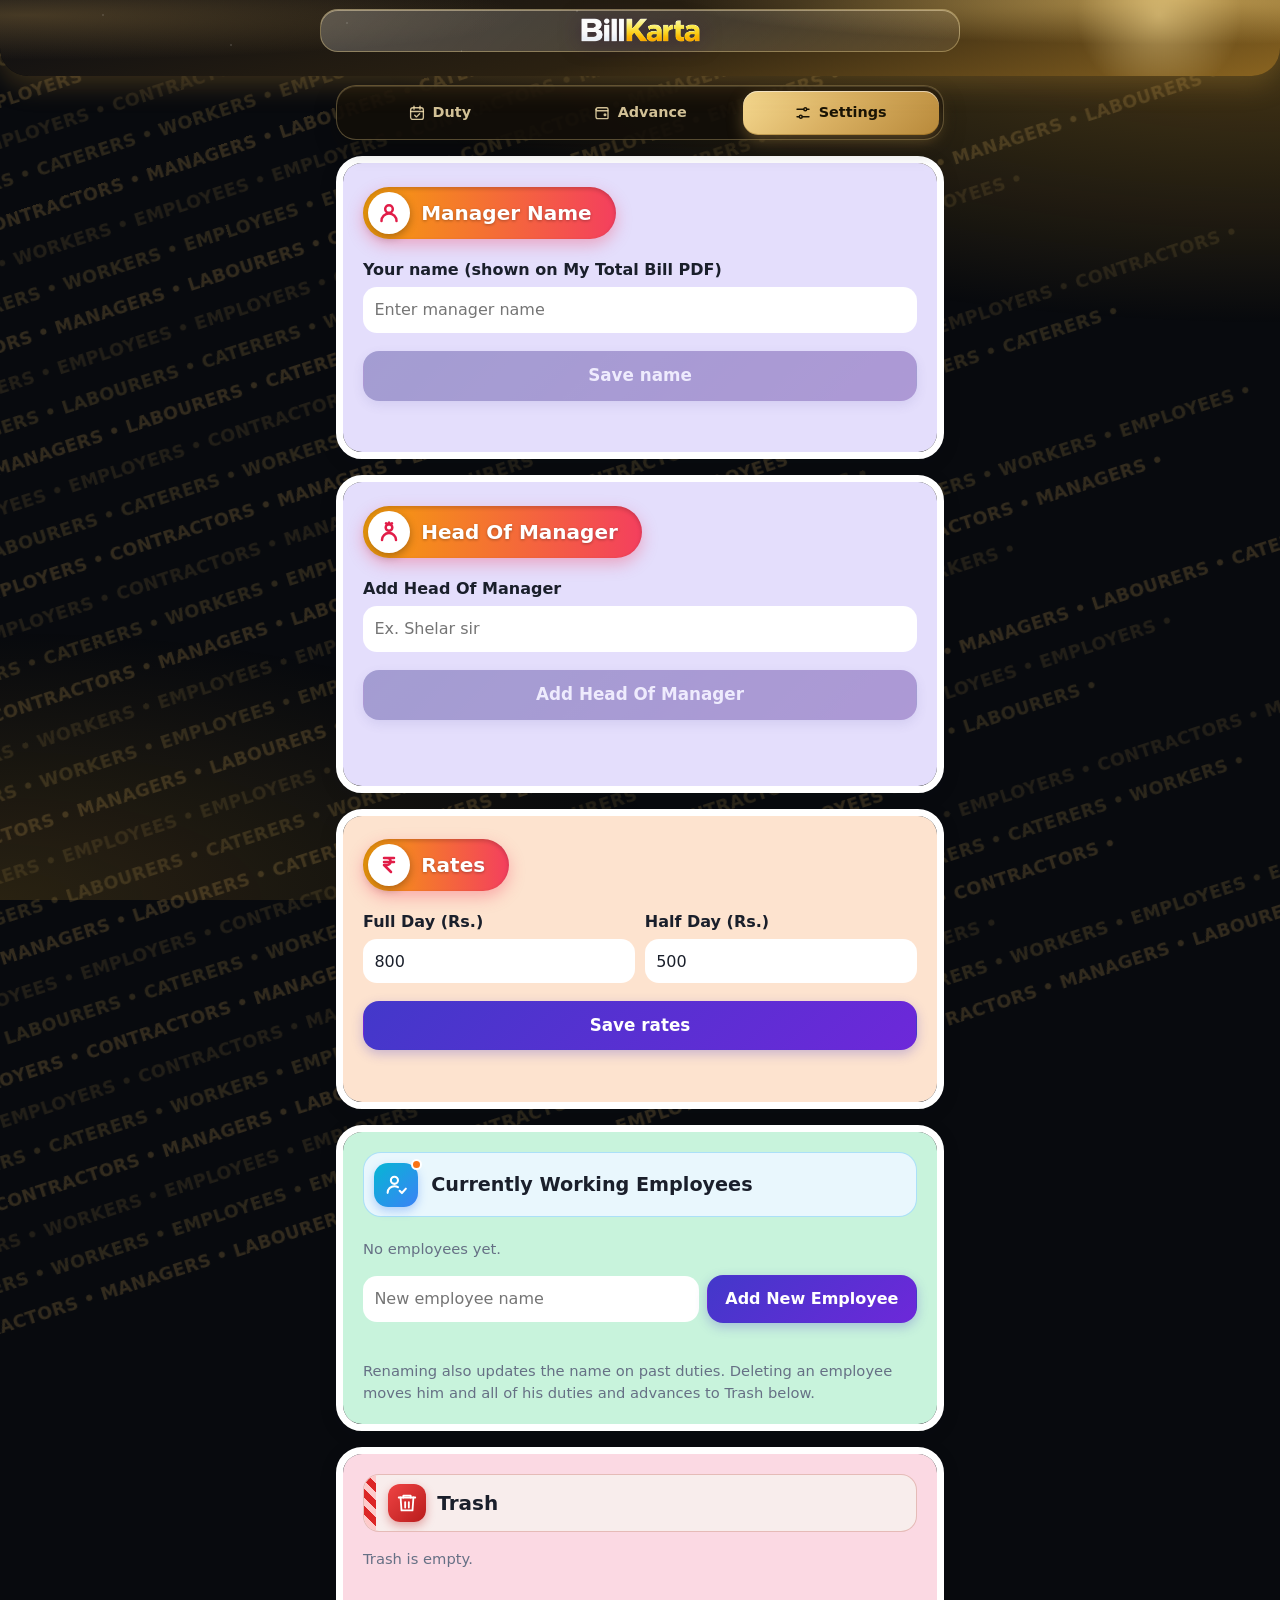
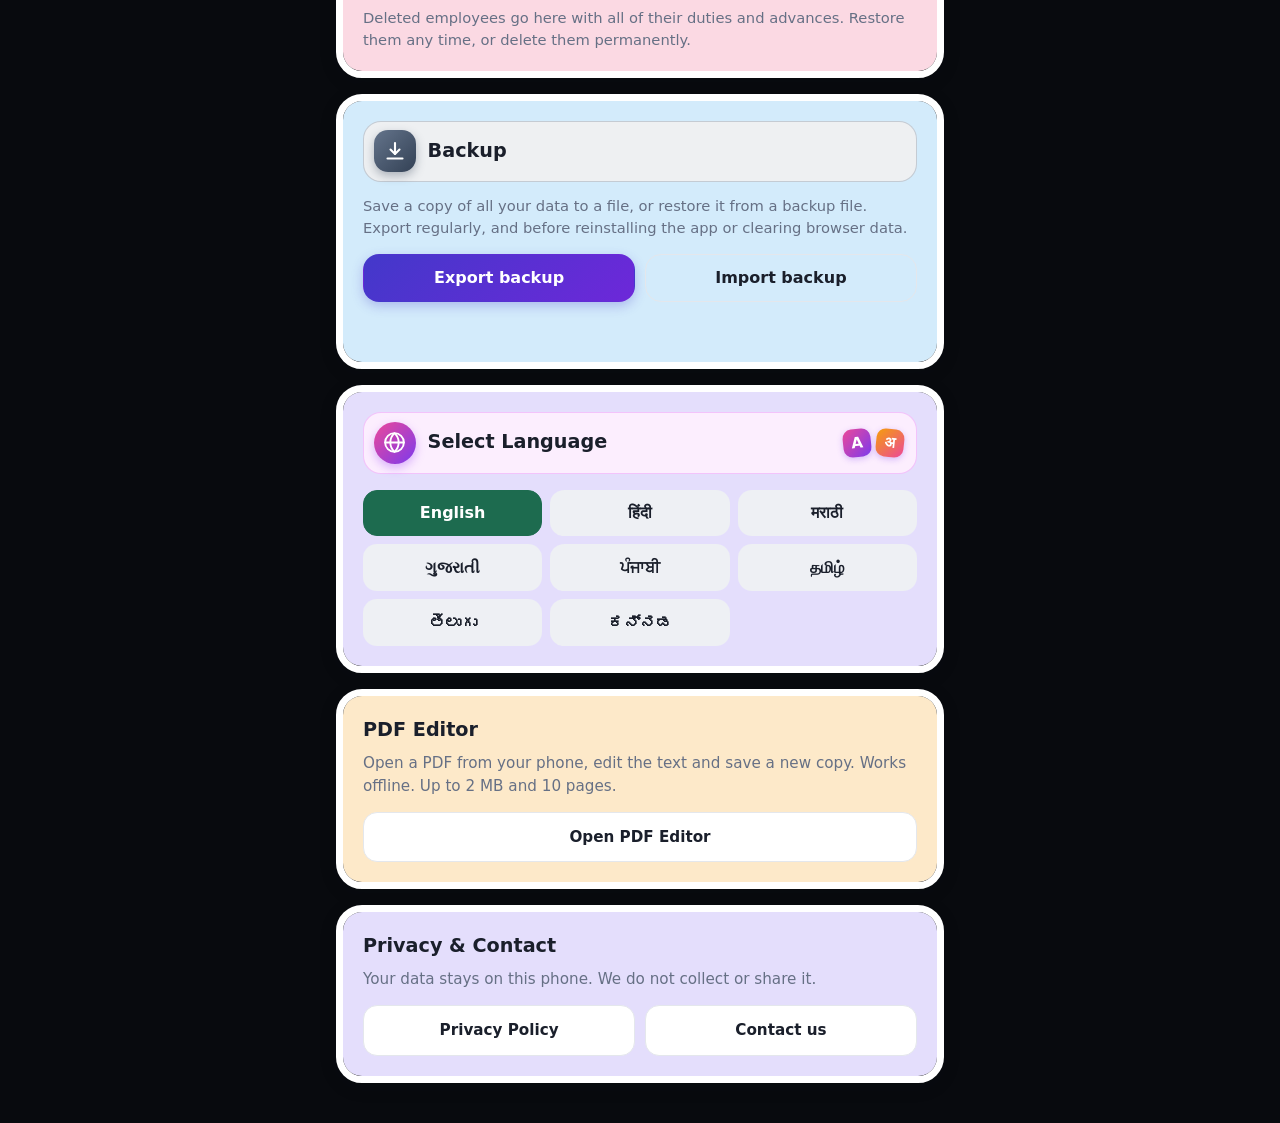
==== commit 20b55bd4: "Head advance card, subtract head advance in My Total Bill + PDF, MoM check, Add Head button like Sav" ====
--- a/app/src/main/assets/www/forall/index.html
+++ b/app/src/main/assets/www/forall/index.html
@@ -401,6 +401,7 @@
   .dc-row{display:flex;align-items:center;justify-content:space-between;gap:1rem}
   .dc-row span{font-weight:700;font-size:1.05rem}
   .dc-row b{font-size:1.35rem;font-weight:800;color:#fbbf24;font-variant-numeric:tabular-nums}
+  .dc-sub span{font-weight:600;font-size:.95rem}.dc-sub b{font-size:1.05rem;color:#fff}.dc-fin{margin-top:.45rem;padding-top:.45rem;border-top:1px solid rgba(255,255,255,.3)}
   .dcomplete .dc-note{margin:.3rem 0 0;font-size:.85rem;color:rgba(255,255,255,.85)}
   /* Devanagari: letter-spacing breaks conjunct joining, so switch it off for Marathi/Hindi */
   :lang(mr) .hero h1,:lang(hi) .hero h1,:lang(gu) .hero h1,:lang(pa) .hero h1,:lang(ta) .hero h1,:lang(te) .hero h1,:lang(kn) .hero h1,:lang(mr) .duties thead th,:lang(hi) .duties thead th,:lang(gu) .duties thead th,:lang(pa) .duties thead th,:lang(ta) .duties thead th,:lang(te) .duties thead th,:lang(kn) .duties thead th{letter-spacing:0}
@@ -520,7 +521,7 @@
 .bk-n.pop{animation:bkPop .2s ease-out}
 @keyframes bkPop{0%{transform:scale(.8)}60%{transform:scale(1.12)}100%{transform:scale(1)}}
 @media (prefers-reduced-motion:reduce){.bk-n.pop{animation:none}}
-</style><style>/* BK-DETAILS-SCROLL */#details{scroll-margin-top:96px}</style><style>/* BK-HEADS */.hmtag{margin-top:4px;font-size:11px;font-weight:600;color:#4338ca;line-height:1.2;word-break:break-word}#hbsug .hbs{background:#fff;border-radius:16px;margin-top:6px;box-shadow:0 8px 24px rgba(40,30,120,.25);overflow:hidden}#hbsug .hbi{display:flex;align-items:center;gap:10px;padding:11px 14px;font-weight:600;color:#1b1b2f;cursor:pointer;border-top:1px solid #eee}#hbsug .hbi:first-child{border-top:0}#hbsug .hbi i{width:30px;height:30px;border-radius:50%;background:linear-gradient(135deg,#4338ca,#6d28d9);color:#fff;display:flex;align-items:center;justify-content:center;font-size:13px;font-style:normal;flex:none}</style></head>
+</style><style>/* BK-DETAILS-SCROLL */#details{scroll-margin-top:96px}</style><style>/* BK-HEADS */.hmtag{margin-top:4px;font-size:11px;font-weight:600;color:#4338ca;line-height:1.2;word-break:break-word}.hmtick{display:none;position:absolute;right:12px;top:50%;transform:translateY(-50%);width:28px;height:28px;border-radius:50%;background:#16a34a;align-items:center;justify-content:center;pointer-events:none}.hmtick svg{width:17px;height:17px;fill:none;stroke:#fff;stroke-width:3.4;stroke-linecap:round;stroke-linejoin:round}.hmon .hmtick{display:flex}.hmon .hmchev{display:none}.hmon>input{border:2px solid #16a34a !important;padding-right:52px !important}#hbsug .hbs{background:#fff;border-radius:16px;margin-top:6px;box-shadow:0 8px 24px rgba(40,30,120,.25);overflow:hidden}#hbsug .hbi{display:flex;align-items:center;gap:10px;padding:11px 14px;font-weight:600;color:#1b1b2f;cursor:pointer;border-top:1px solid #eee}#hbsug .hbi:first-child{border-top:0}#hbsug .hbi i{width:30px;height:30px;border-radius:50%;background:linear-gradient(135deg,#4338ca,#6d28d9);color:#fff;display:flex;align-items:center;justify-content:center;font-size:13px;font-style:normal;flex:none}</style></head>
 <body>
 <div id="offline" role="alertdialog" aria-modal="true" aria-labelledby="offt" hidden>
   <div class="off-card">
@@ -553,7 +554,7 @@
         <label><input type="radio" name="duty" value="Half"><span data-i18n="half_day">Half Day</span></label>
       </div>
       <label id="hsl" data-i18n="hm_sel">Select Head Of Manager</label>
-      <div style="position:relative"><input type="text" id="hsel" readonly data-i18n-ph="hm_sel_ph" placeholder="Example - Shelar sir" style="padding-right:44px;cursor:pointer" autocomplete="off"><svg viewBox="0 0 24 24" width="20" height="20" aria-hidden="true" style="position:absolute;right:14px;top:50%;transform:translateY(-50%);fill:none;stroke:#4338ca;stroke-width:2.4;stroke-linecap:round;stroke-linejoin:round;pointer-events:none"><path d="M6 9l6 6 6-6"/></svg></div>
+      <div style="position:relative"><input type="text" id="hsel" readonly data-i18n-ph="hm_sel_ph" placeholder="Example - Shelar sir" style="padding-right:44px;cursor:pointer" autocomplete="off"><svg class="hmchev" viewBox="0 0 24 24" width="20" height="20" aria-hidden="true" style="position:absolute;right:14px;top:50%;transform:translateY(-50%);fill:none;stroke:#4338ca;stroke-width:2.4;stroke-linecap:round;stroke-linejoin:round;pointer-events:none"><path d="M6 9l6 6 6-6"/></svg><span class="hmtick" aria-hidden="true"><svg viewBox="0 0 24 24"><path d="M5 12.5l4.5 4.5L19 7.5"/></svg></span></div>
       <label id="wl" data-i18n="who">Who did the duty</label>
       <div class="chips" id="who" role="group" aria-labelledby="wl"></div>
       <p class="hint" id="nowho" data-i18n="no_emp_first" hidden>No employees yet. Add names in Settings first.</p>
@@ -637,7 +638,7 @@
 
     <div class="card" id="details">
       <h2><button class="acc" id="dtoggle" type="button" aria-expanded="false" aria-controls="dbody"><span class="acc-ic" aria-hidden="true"><svg viewBox="0 0 24 24"><circle cx="9" cy="8" r="3.2"/><path d="M3 20c0-3.3 2.7-6 6-6s6 2.7 6 6"/><circle cx="17" cy="9" r="2.4"/><path d="M16.5 14.2c2.6.2 4.5 2.4 4.5 5"/></svg></span><span class="acc-t" data-i18n="emp_details">All employees details</span><svg class="chev" viewBox="0 0 24 24" aria-hidden="true"><path d="M6 9l6 6 6-6"/></svg></button></h2>
-      <div id="dbody" hidden><div id="hbbox" style="margin:2px 0 12px"><label for="hbin" style="display:block;margin-top:0" data-i18n="hm_sel">Select Head Of Manager</label><input type="text" id="hbin" data-i18n-ph="hm_sel_ph" placeholder="Example - Shelar sir" autocomplete="off"><div id="hbsug"></div></div><div id="dout"></div></div>
+      <div id="dbody" hidden><div id="hbbox" style="margin:2px 0 12px"><label for="hbin" style="display:block;margin-top:0" data-i18n="hm_sel">Select Head Of Manager</label><div style="position:relative"><input type="text" id="hbin" data-i18n-ph="hm_sel_ph" placeholder="Example - Shelar sir" autocomplete="off"><span class="hmtick" aria-hidden="true"><svg viewBox="0 0 24 24"><path d="M5 12.5l4.5 4.5L19 7.5"/></svg></span></div><div id="hbsug"></div></div><div id="dout"></div></div>
     </div>
   </section>
 
@@ -656,7 +657,7 @@
       <h2 class="ratesh"><span class="ratesh-ic" aria-hidden="true"><svg viewBox="0 0 24 24"><circle cx="12" cy="7.5" r="3.3"/><path d="M5 20a7 7 0 0114 0"/><path d="M9 3.2l1.6 1.4L12 2.6l1.4 2 1.6-1.4"/></svg></span><span class="ratesh-t" data-i18n="hm_title">Head Of Manager</span></h2>
       <label for="hmname" style="margin-top:0" data-i18n="hm_label">Add Head Of Manager</label>
       <input type="text" id="hmname" maxlength="40" autocomplete="off" data-i18n-ph="hm_ph" placeholder="Ex. Shelar sir">
-      <button class="btn" id="hmadd" type="button" data-i18n="hm_add" disabled>Add Head Of Manager</button>
+      <button class="btn save" id="hmadd" type="button" data-i18n="hm_add" disabled>Add Head Of Manager</button>
       <p class="msg" id="hmmsg" aria-live="polite"></p>
       <div id="hmlist" style="margin-top:.9rem"></div>
     </div>
@@ -740,6 +741,14 @@
       <div id="alist"></div>
       <p class="msg" id="advmsg" aria-live="polite"></p>
     </div>
+
+    <div class="card" id="hadvcard">
+      <!-- BK-HEADADV -->
+      <h2 class="advh"><span class="advh-ic" aria-hidden="true"><svg viewBox="0 0 24 24"><circle cx="12" cy="8" r="3.8"/><path d="M4.5 20a7.5 7.5 0 0115 0"/></svg></span><span class="advh-t" data-i18n="hadv_title">My Advance from Head Of Manager</span></h2>
+      <p class="hint" style="margin:0 0 .8rem" data-i18n="hadv_hint">Tap a head to add an advance.</p>
+      <div id="halist"></div>
+      <p class="msg" id="hadvmsg" aria-live="polite"></p>
+    </div>
   </section>
 </div>
 
@@ -769,7 +778,7 @@
       <label><input type="radio" name="eduty" value="Half"><span data-i18n="half_day">Half Day</span></label>
     </div>
     <label id="ehsl" data-i18n="hm_sel">Select Head Of Manager</label>
-      <div style="position:relative"><input type="text" id="ehsel" readonly data-i18n-ph="hm_sel_ph" placeholder="Example - Shelar sir" style="padding-right:44px;cursor:pointer" autocomplete="off"><svg viewBox="0 0 24 24" width="20" height="20" aria-hidden="true" style="position:absolute;right:14px;top:50%;transform:translateY(-50%);fill:none;stroke:#4338ca;stroke-width:2.4;stroke-linecap:round;stroke-linejoin:round;pointer-events:none"><path d="M6 9l6 6 6-6"/></svg></div>
+      <div style="position:relative"><input type="text" id="ehsel" readonly data-i18n-ph="hm_sel_ph" placeholder="Example - Shelar sir" style="padding-right:44px;cursor:pointer" autocomplete="off"><svg class="hmchev" viewBox="0 0 24 24" width="20" height="20" aria-hidden="true" style="position:absolute;right:14px;top:50%;transform:translateY(-50%);fill:none;stroke:#4338ca;stroke-width:2.4;stroke-linecap:round;stroke-linejoin:round;pointer-events:none"><path d="M6 9l6 6 6-6"/></svg><span class="hmtick" aria-hidden="true"><svg viewBox="0 0 24 24"><path d="M5 12.5l4.5 4.5L19 7.5"/></svg></span></div>
       <label id="ewl" data-i18n="who">Who did the duty</label>
     <div class="chips" id="ewho" role="group" aria-labelledby="ewl"></div>
     <p class="msg err" id="emsg" aria-live="polite"></p>
@@ -835,18 +844,18 @@
 <script>
 (function () {
   var KEY = "dutylog.v1";
-  var state = { employees: [], records: [], advances: [], trash: [], heads: [] };
+  var state = { employees: [], records: [], advances: [], trash: [], heads: [], hadv: [] };
   var mem = null;
 
   // ---- Languages: English, मराठी, हिंदी ----
-  var I18N = { en: {"hm_title": "Head Of Manager", "hm_label": "Add Head Of Manager", "hm_ph": "Ex. Shelar sir", "hm_sel": "Select Head Of Manager", "hm_sel_ph": "Example - Shelar sir", "hm_none": "No heads yet. Add names in Settings first.", "hm_pick": "Select a Head Of Manager to see his duties.", "hm_exists": "This head is already in the list.", "hm_edit_t": "Update name", "hm_del_t": "Delete (moves to Trash)", "hm_add": "Add Head Of Manager", "dl_mybill": "Download My Total Bill", "mn_title": "Manager Name", "mn_label": "Your name (shown on My Total Bill PDF)", "mn_ph": "Enter manager name", "mn_save": "Save name", "cmp_title": "Check Employee Bill", "cmp_choose": "Choose PDF from phone", "cmp_hint": "Optional, added to the bill", "cmp_dl": "Download PDF", "cmp_pick_emp": "Select an employee first.", "cmp_pick_pdf": "Choose a PDF first.", "cmp_unread": "Couldn’t read this PDF. Use a PDF made by BillKarta.", "cmp_wrong": "This PDF is for “{pdf}”, not “{emp}”. Choose the right PDF.", "cmp_noname": "The name in this PDF couldn’t be read, so it was compared with {emp}.", "cmp_read_err": "Couldn’t read that file. Try again.", "cmp_bill_h": "Correct bill (from your records)", "cmp_close": "Close", "cmp_note": "Note: Choose {emp} PDF bill.", "complete_bill": "Complete Bill", "adv_subtracted": "(Advance has been subtracted.)","off_title": "No internet connection", "off_body": "Please check your Wi-Fi or mobile data. BillKarta will open automatically as soon as you are back online.", "off_retry": "Try again", "off_wait": "Waiting for connection…","combo_limit":"{name} can’t have 3 Half Days and a Full Day on the same date. With a Full Day, at most 2 Half Days are allowed.","full_half_clash":"{name} already has a Half Day on this date, so a Full Day can’t be added. Remove or change the Half Days first.","half_limit":"{name} already has {max} Half Days on this date. {max} is the most allowed in one day.","backup": "Backup", "bk_hint": "Save a copy of all your data to a file, or restore it from a backup file. Export regularly, and before reinstalling the app or clearing browser data.", "bk_export": "Export backup", "bk_import": "Import backup", "bk_dl": "Download file", "bk_exported": "Backup ready: {name}. If the download did not start, use the buttons below.", "bk_fail": "Could not create the backup.", "bk_bad_file": "This is not a valid backup file. Nothing was changed.", "bk_read_fail": "Could not read the file. Nothing was changed.", "bk_confirm_q": "Replace all data?", "bk_confirm_body": "Backup from {date}: {emps} employees, {duties} duties, {advs} advances. This will replace everything currently on this page.", "bk_replace": "Replace data", "bk_done": "Backup imported.", "bk_undo": "Undo import", "bk_undone": "Import undone. Your previous data is back.","title":"Work Dashboard","tab_duty":"Duty","tab_adv":"Advance","tab_set":"Settings","add_duty":"Add Duty","date":"Date","location":"Location","loc_ph": "Enter Location or Work", "location_work": "Location/Work", "about_t": "Privacy & Contact", "about_p": "Your data stays on this phone. We do not collect or share it.", "about_pp": "Privacy Policy", "about_c": "Contact us", "pdf_t": "PDF Editor", "pdf_p": "Open a PDF from your phone, edit the text and save a new copy. Works offline. Up to 2 MB and 10 pages.", "pdf_b": "Open PDF Editor","duty_type":"Duty type","full_day":"Full Day","half_day":"Half Day","who":"Who did the duty","no_emp_first":"No employees yet. Add names in Settings first.","save_duty":"Save duty","saved_duties":"Saved duties","bill":"Make Employee's Bill","bill_search":"Enter Employee Name","employee_name":"Employee name","bname_ph":"Type employee name","rates":"Rates","full_rate":"Full Day (Rs.)","half_rate":"Half Day (Rs.)","save_rates":"Save rates","employees":"Employees","new_name":"New employee name","add":"Add New Employee","hint_emps":"Renaming also updates the name on past duties. Deleting an employee moves him and all of his duties and advances to Trash below.","trash":"Trash","empty_trash":"Empty trash","hint_trash":"Deleted employees go here with all of their duties and advances. Restore them any time, or delete them permanently.","all_emps":"All employees","tap_name":"Tap a name to add an advance.","upd_duty":"Update duty","cancel":"Cancel","save_changes":"Save changes","advance":"Advance","amount":"Amount (Rs.)","amount_ph":"e.g. 500","save_adv":"Save advance","prev_adv":"Previous advances","upd_emp_name":"Update employee","update":"Update","rs":"Rs.","no_emp_adv":"No employees yet. Add names in Settings.","advance_for":"Advance for {name}","total":"Total","del_adv":"Delete advance","del_adv_q":"Delete advance?","del_adv_body":"{amt} on {date} will be deleted. This can’t be undone.","delete":"Delete","choose_date":"Choose a date.","enter_location":"Enter a location.","select_emp":"Select at least one employee.","enter_amount":"Enter an amount greater than 0.","adv_saved":"Advance of {amt} saved for {name}.","full_clash":"{name} already has a Full Day on this date. Only one Full Day is allowed per employee per day.","half_clash":"{name} already has a Full Day on this date, so a Half Day can’t be added.","saved":"Saved.","saved_blocked":"Saved for now, but this browser blocked storage, so it may be lost when you close the page.","employee":"Employee","fd":"FD","hd":"HD","duty":"Duty","actions":"Actions","upd_duty_t":"Update this duty","del_duty_t":"Delete this duty","no_duties":"No duties saved yet.","del_duty_q":"Delete this duty?","del_duty_body":"This duty entry will be removed from the log.","upd_duty_q":"Update this duty?","upd_duty_body":"Save your changes to this duty entry?","name_empty":"Name can’t be empty.","no_change":"No change to save.","name_exists":"That name already exists.","upd_name_q":"Update name?","upd_name_body":"Change “{old}” to “{new}”? Past duties will show the new name.","name_updated":"Name updated.","moved_trash":"{name} moved to Trash.","name_clash_restore":"An employee named “{name}” already exists. Rename or delete that one first.","restore_q":"Restore {name}?","restore_body":"He will be added back with {d} and {a}.","restore":"Restore","restored":"{name} restored.","purge_q":"Delete {name} permanently?","purge_body":"All of their duties and advances will be deleted for good. This can’t be undone.","delete_forever":"Delete forever","deleted_perm":"Deleted permanently.","trash_empty":"Trash is empty.","del_perm_t":"Delete permanently","deleted_on":"deleted {date}","empty_trash_q":"Empty Trash?","empty_trash_body":"Everything in Trash will be deleted permanently. This can’t be undone.","trash_emptied":"Trash emptied.","duty_1":"{n} duty","duty_n":"{n} duties","adv_1":"{n} advance","adv_n":"{n} advances","no_emp":"No employees yet.","upd_name":"Update name","del_emp":"Delete employee","move_trash_q":"Move {name} to Trash?","move_trash_body":"This employee and all of their duties and advances will be moved to Trash in Settings. You can restore them later.","move_trash":"Move to Trash","enter_name":"Enter a name.","added":"Added.","no_match":"No matching employee","pdf_nolib":"The PDF tool couldn’t load. Check your connection and reload the page.","half_days":"Half Days","full_days":"Full Days","advanced":"Advanced","final_pay":"Final Payment","fd_hd_count":"{fd} FD, {hd} HD","gen_pdf":"Generate PDF","no_duties_for":"No duties found for {name}.","dl_pdf":"Download PDF","open_pdf":"Open PDF","share":"Share","pdf_ready":"PDF ready. If the download didn’t start, tap Download PDF or Open PDF below.","pdf_fail":"Automatic download didn’t work. Tap Download PDF or Open PDF below, or open this page in Chrome or Safari.","pdf_saved":"PDF saved.","dl_cancel":"Download cancelled.","rates_invalid":"Enter valid amounts for both rates.","upd_rates_q":"Update rates?","upd_rates_body":"Full Day {full} and Half Day {half}. Save these rates?","rates_updated":"Rates updated.","emp_details":"My Total Bill","pending":"Pending payment","emp_rate_hint":"Leave a rate empty to use the default from the Rates section.","emp_updated":"Employee updated.","upd_emp_rates_body":"Set rates for “{name}”: Full Day {full}, Half Day {half}? Bills for this employee will use these rates.","emp_working":"Currently Working Employees","new_entry":"NEW ENTRY","bill_adv":"Advance paid","bill_net":"Total Bill","final_bill":"Final Bill"},
-    mr: {"hm_title": "हेड ऑफ मॅनेजर", "hm_label": "हेड ऑफ मॅनेजर जोडा", "hm_ph": "उदा. शेलार सर", "hm_sel": "हेड ऑफ मॅनेजर निवडा", "hm_sel_ph": "उदाहरण - शेलार सर", "hm_none": "अजून कोणीही हेड नाही. आधी सेटिंग्जमध्ये नावे जोडा.", "hm_pick": "त्यांच्या ड्युटी पाहण्यासाठी हेड ऑफ मॅनेजर निवडा.", "hm_exists": "हे हेड आधीच यादीत आहे.", "hm_edit_t": "नाव अपडेट करा", "hm_del_t": "हटवा (ट्रॅशमध्ये जाईल)", "hm_add": "हेड ऑफ मॅनेजर जोडा", "dl_mybill": "माझे एकूण बिल डाउनलोड करा", "mn_title": "मॅनेजरचे नाव", "mn_label": "तुमचे नाव (माझे एकूण बिल PDF वर दिसेल)", "mn_ph": "मॅनेजरचे नाव लिहा", "mn_save": "नाव सेव्ह करा", "cmp_title": "कर्मचारीचे बिल तपासा", "cmp_choose": "फोनमधून PDF निवडा", "cmp_hint": "ऐच्छिक, बिलात जोडली जाईल", "cmp_dl": "PDF डाउनलोड करा", "cmp_pick_emp": "आधी कर्मचारी निवडा.", "cmp_pick_pdf": "आधी PDF निवडा.", "cmp_unread": "ही PDF वाचता आली नाही. BillKarta ने बनवलेली PDF वापरा.", "cmp_wrong": "ही PDF “{pdf}” ची आहे, “{emp}” ची नाही. योग्य PDF निवडा.", "cmp_noname": "या PDF मधील नाव वाचता आले नाही, म्हणून {emp} शी तुलना केली.", "cmp_read_err": "ती फाइल वाचता आली नाही. पुन्हा प्रयत्न करा.", "cmp_bill_h": "बरोबर बिल (तुमच्या नोंदींनुसार)", "cmp_close": "बंद करा", "cmp_note": "टीप: {emp} यांचे PDF बिल निवडा.", "complete_bill": "संपूर्ण बिल", "adv_subtracted": "(उचल वजा केली आहे.)","off_title": "इंटरनेट कनेक्शन नाही", "off_body": "कृपया तुमचा वाय-फाय किंवा मोबाइल डेटा तपासा. इंटरनेट परत येताच BillKarta आपोआप उघडेल.", "off_retry": "पुन्हा प्रयत्न करा", "off_wait": "कनेक्शनची वाट पाहत आहे…","combo_limit":"{name} ला एका तारखेला 3 अर्धे दिवस आणि एक पूर्ण दिवस असे एकत्र घेता येत नाही. पूर्ण दिवसासोबत जास्तीत जास्त 2 अर्धे दिवस चालतात.","full_half_clash":"{name} चा या तारखेला आधीच अर्धा दिवस आहे, म्हणून पूर्ण दिवस जोडता येत नाही. आधी अर्धे दिवस काढा किंवा बदला.","half_limit":"{name} चे या तारखेला आधीच {max} अर्धे दिवस आहेत. एका तारखेला जास्तीत जास्त {max} च चालतात.","backup": "बॅकअप", "bk_hint": "तुमच्या सर्व डेटाची प्रत फाइलमध्ये साठवा, किंवा बॅकअप फाइलमधून परत आणा. नियमितपणे एक्सपोर्ट करा, तसेच अ‍ॅप पुन्हा इन्स्टॉल करण्यापूर्वी किंवा ब्राउझर डेटा साफ करण्यापूर्वी.", "bk_export": "बॅकअप एक्सपोर्ट करा", "bk_import": "बॅकअप इम्पोर्ट करा", "bk_dl": "फाइल डाउनलोड करा", "bk_exported": "बॅकअप तयार आहे: {name}. डाउनलोड सुरू झाले नसेल तर खालील बटणे वापरा.", "bk_fail": "बॅकअप तयार करता आला नाही.", "bk_bad_file": "ही योग्य बॅकअप फाइल नाही. काहीही बदलले नाही.", "bk_read_fail": "फाइल वाचता आली नाही. काहीही बदलले नाही.", "bk_confirm_q": "सर्व डेटा बदलायचा?", "bk_confirm_body": "{date} चा बॅकअप: {emps} कर्मचारी, {duties} ड्युटी, {advs} उचल. यामुळे या पेजवरील सध्याचा सर्व डेटा बदलला जाईल.", "bk_replace": "डेटा बदला", "bk_done": "बॅकअप इम्पोर्ट झाला.", "bk_undo": "इम्पोर्ट मागे घ्या", "bk_undone": "इम्पोर्ट मागे घेतला. तुमचा आधीचा डेटा परत आला आहे.","title":"वर्क डॅशबोर्ड","tab_duty":"ड्युटी","tab_adv":"उचल","tab_set":"सेटिंग्ज","add_duty":"ड्युटी जोडा","date":"तारीख","location":"ठिकाण","loc_ph": "ठिकाण किंवा काम लिहा", "location_work": "ठिकाण/काम", "about_t": "गोपनीयता आणि संपर्क", "about_p": "तुमचा डेटा याच फोनमध्ये राहतो. आम्ही तो गोळा किंवा शेअर करत नाही.", "about_pp": "गोपनीयता धोरण", "about_c": "आमच्याशी संपर्क साधा", "pdf_t": "पीडीएफ एडिटर", "pdf_p": "फोनमधील PDF उघडा, मजकूर बदला आणि नवीन प्रत जतन करा. ऑफलाइन चालते. कमाल 2 MB आणि 10 पाने.", "pdf_b": "PDF एडिटर उघडा","duty_type":"ड्युटीचा प्रकार","full_day":"पूर्ण दिवस","half_day":"अर्धा दिवस","who":"ड्युटी कोणी केली","no_emp_first":"अजून कर्मचारी नाहीत. आधी सेटिंग्जमध्ये नावे जोडा.","save_duty":"ड्युटी जतन करा","saved_duties":"जतन केलेल्या ड्युट्या","bill":"कर्मचारीचे बिल तयार करा","bill_search":"कर्मचाऱ्याचे नाव टाका","employee_name":"कर्मचाऱ्याचे नाव","bname_ph":"कर्मचाऱ्याचे नाव टाइप करा","rates":"दर","full_rate":"पूर्ण दिवस (रु.)","half_rate":"अर्धा दिवस (रु.)","save_rates":"दर जतन करा","employees":"कर्मचारी","new_name":"नवीन कर्मचाऱ्याचे नाव","add":"नवीन कर्मचारी जोडा","hint_emps":"नाव बदलल्यास जुन्या ड्युट्यांमधील नावही बदलते. कर्मचारी हटवल्यास त्याच्या सर्व ड्युट्या व उचल खालील कचरापेटीत जातात.","trash":"कचरापेटी","empty_trash":"कचरापेटी रिकामी करा","hint_trash":"हटवलेले कर्मचारी त्यांच्या सर्व ड्युट्या व उचलसह येथे येतात. त्यांना केव्हाही परत आणा किंवा कायमचे हटवा.","all_emps":"सर्व कर्मचारी","tap_name":"उचल नोंदवण्यासाठी नावावर टॅप करा.","upd_duty":"ड्युटी बदला","cancel":"रद्द करा","save_changes":"बदल जतन करा","advance":"उचल","amount":"रक्कम (रु.)","amount_ph":"उदा. 500","save_adv":"उचल जतन करा","prev_adv":"आधीची उचल","upd_emp_name":"कर्मचाऱ्याची माहिती अपडेट करा","update":"बदला","rs":"रु.","no_emp_adv":"अजून कर्मचारी नाहीत. सेटिंग्जमध्ये नावे जोडा.","advance_for":"{name} ची उचल","total":"एकूण","del_adv":"उचल हटवा","del_adv_q":"उचल हटवायची?","del_adv_body":"{date} रोजीची {amt} हटवली जाईल. हे परत करता येणार नाही.","delete":"हटवा","choose_date":"तारीख निवडा.","enter_location":"ठिकाण लिहा.","select_emp":"किमान एक कर्मचारी निवडा.","enter_amount":"0 पेक्षा जास्त रक्कम लिहा.","adv_saved":"{name} साठी {amt} उचल जतन झाली.","full_clash":"{name} ची या तारखेला आधीच पूर्ण दिवस ड्युटी आहे. एका कर्मचाऱ्याला एका दिवशी फक्त एक पूर्ण दिवस चालतो.","half_clash":"{name} ची या तारखेला आधीच पूर्ण दिवस ड्युटी आहे, त्यामुळे अर्धा दिवस जोडता येत नाही.","saved":"जतन झाले.","saved_blocked":"सध्या जतन झाले, पण या ब्राउझरने स्टोरेज बंद केले आहे, त्यामुळे पेज बंद केल्यावर माहिती जाऊ शकते.","employee":"कर्मचारी","fd":"पूर्ण","hd":"अर्धा","duty":"ड्युटी","actions":"क्रिया","upd_duty_t":"ही ड्युटी बदला","del_duty_t":"ही ड्युटी हटवा","no_duties":"अजून ड्युट्या जतन केलेल्या नाहीत.","del_duty_q":"ही ड्युटी हटवायची?","del_duty_body":"ही ड्युटीची नोंद नोंदवहीतून काढली जाईल.","upd_duty_q":"ही ड्युटी बदलायची?","upd_duty_body":"या ड्युटीतील बदल जतन करायचे?","name_empty":"नाव रिकामे असू शकत नाही.","no_change":"जतन करण्यासाठी काही बदल नाही.","name_exists":"हे नाव आधीच आहे.","upd_name_q":"नाव बदलायचे?","upd_name_body":"“{old}” हे नाव “{new}” असे बदलायचे? जुन्या ड्युट्यांमध्येही नवीन नाव दिसेल.","name_updated":"नाव बदलले.","moved_trash":"{name} कचरापेटीत हलवले.","name_clash_restore":"“{name}” नावाचा कर्मचारी आधीच आहे. आधी त्याचे नाव बदला किंवा तो हटवा.","restore_q":"{name} परत आणायचे?","restore_body":"{d} आणि {a} सह त्याला परत जोडले जाईल.","restore":"परत आणा","restored":"{name} परत आणले.","purge_q":"{name} कायमचे हटवायचे?","purge_body":"त्याच्या सर्व ड्युट्या व उचल कायमच्या हटवल्या जातील. हे परत करता येणार नाही.","delete_forever":"कायमचे हटवा","deleted_perm":"कायमचे हटवले.","trash_empty":"कचरापेटी रिकामी आहे.","del_perm_t":"कायमचे हटवा","deleted_on":"{date} रोजी हटवले","empty_trash_q":"कचरापेटी रिकामी करायची?","empty_trash_body":"कचरापेटीतील सर्व काही कायमचे हटवले जाईल. हे परत करता येणार नाही.","trash_emptied":"कचरापेटी रिकामी केली.","duty_1":"{n} ड्युटी","duty_n":"{n} ड्युट्या","adv_1":"{n} उचल","adv_n":"{n} उचल","no_emp":"अजून कर्मचारी नाहीत.","upd_name":"नाव बदला","del_emp":"कर्मचारी हटवा","move_trash_q":"{name} ला कचरापेटीत हलवायचे?","move_trash_body":"या कर्मचाऱ्याच्या सर्व ड्युट्या व उचल सेटिंग्जमधील कचरापेटीत हलवल्या जातील. नंतर परत आणता येतील.","move_trash":"कचरापेटीत हलवा","enter_name":"नाव लिहा.","added":"जोडले.","no_match":"असा कर्मचारी सापडला नाही","pdf_nolib":"PDF साधन लोड झाले नाही. इंटरनेट तपासा आणि पेज पुन्हा उघडा.","half_days":"अर्धे दिवस","full_days":"पूर्ण दिवस","advanced":"उचल","final_pay":"अंतिम देय रक्कम","fd_hd_count":"{fd} पूर्ण, {hd} अर्धा","gen_pdf":"PDF तयार करा","no_duties_for":"{name} साठी ड्युट्या सापडल्या नाहीत.","dl_pdf":"PDF डाउनलोड करा","open_pdf":"PDF उघडा","share":"शेअर करा","pdf_ready":"PDF तयार आहे. डाउनलोड सुरू झाले नसेल तर खालील “PDF डाउनलोड करा” किंवा “PDF उघडा” वर टॅप करा.","pdf_fail":"आपोआप डाउनलोड झाले नाही. खालील “PDF डाउनलोड करा” किंवा “PDF उघडा” वर टॅप करा, किंवा हे पेज Chrome किंवा Safari मध्ये उघडा.","pdf_saved":"PDF जतन झाली.","dl_cancel":"डाउनलोड रद्द केले.","rates_invalid":"दोन्ही दरांसाठी योग्य रक्कम लिहा.","upd_rates_q":"दर बदलायचे?","upd_rates_body":"पूर्ण दिवस {full} आणि अर्धा दिवस {half}. हे दर जतन करायचे?","rates_updated":"दर बदलले.","emp_details":"माझे एकूण बिल","pending":"प्रलंबित रक्कम","emp_rate_hint":"दर रिकामा ठेवल्यास ‘दर’ विभागातील सामान्य दर वापरला जाईल.","emp_updated":"कर्मचाऱ्याची माहिती अपडेट केली.","upd_emp_rates_body":"“{name}” साठी दर ठरवायचे: पूर्ण दिवस {full}, अर्धा दिवस {half}? या कर्मचाऱ्याचे बिल या दरांनी होईल.","emp_working":"सध्या कार्यरत कर्मचारी","new_entry":"नवीन नोंद","bill_adv":"दिलेली उचल","bill_net":"एकूण बिल","final_bill":"अंतिम बिल"},
-    hi: {"hm_title": "हेड ऑफ मैनेजर", "hm_label": "हेड ऑफ मैनेजर जोड़ें", "hm_ph": "उदा. शेलार सर", "hm_sel": "हेड ऑफ मैनेजर चुनें", "hm_sel_ph": "उदाहरण - शेलार सर", "hm_none": "अभी कोई हेड नहीं है। पहले सेटिंग्स में नाम जोड़ें।", "hm_pick": "उसके ड्यूटी देखने के लिए हेड ऑफ मैनेजर चुनें।", "hm_exists": "यह हेड पहले से सूची में है।", "hm_edit_t": "नाम अपडेट करें", "hm_del_t": "हटाएं (ट्रैश में जाएगा)", "hm_add": "हेड ऑफ मैनेजर जोड़ें", "dl_mybill": "मेरा कुल बिल डाउनलोड करें", "mn_title": "मैनेजर का नाम", "mn_label": "आपका नाम (मेरा कुल बिल PDF पर दिखेगा)", "mn_ph": "मैनेजर का नाम दर्ज करें", "mn_save": "नाम सेव करें", "cmp_title": "कर्मचारी का बिल जांचें", "cmp_choose": "फ़ोन से PDF चुनें", "cmp_hint": "वैकल्पिक, बिल में जोड़ा जाएगा", "cmp_dl": "PDF डाउनलोड करें", "cmp_pick_emp": "पहले कर्मचारी चुनें।", "cmp_pick_pdf": "पहले PDF चुनें।", "cmp_unread": "यह PDF पढ़ा नहीं जा सका। BillKarta से बना PDF इस्तेमाल करें।", "cmp_wrong": "यह PDF “{pdf}” का है, “{emp}” का नहीं। सही PDF चुनें।", "cmp_noname": "इस PDF में नाम पढ़ा नहीं जा सका, इसलिए {emp} से तुलना की गई।", "cmp_read_err": "वह फ़ाइल पढ़ी नहीं जा सकी। फिर कोशिश करें।", "cmp_bill_h": "सही बिल (आपके रिकॉर्ड से)", "cmp_close": "बंद करें", "cmp_note": "नोट: {emp} का PDF बिल चुनें।", "complete_bill": "संपूर्ण बिल", "adv_subtracted": "(एडवांस घटा दिया गया है।)","off_title": "इंटरनेट कनेक्शन नहीं है", "off_body": "कृपया अपना वाई-फ़ाई या मोबाइल डेटा जाँचें। इंटरनेट वापस आते ही BillKarta अपने आप खुल जाएगा।", "off_retry": "फिर कोशिश करें", "off_wait": "कनेक्शन का इंतज़ार…","combo_limit":"{name} एक ही तारीख़ पर 3 आधे दिन और एक पूरा दिन साथ नहीं कर सकते। पूरे दिन के साथ अधिकतम 2 आधे दिन मान्य हैं।","full_half_clash":"{name} का इस तारीख़ पर पहले से आधा दिन है, इसलिए पूरा दिन नहीं जोड़ा जा सकता। पहले आधे दिन हटाएँ या बदलें।","half_limit":"{name} के इस तारीख़ पर पहले से {max} आधे दिन हैं। एक दिन में अधिकतम {max} ही मान्य हैं।","backup": "बैकअप", "bk_hint": "अपने सारे डेटा की एक कॉपी फ़ाइल में सेव करें, या बैकअप फ़ाइल से वापस लाएँ। नियमित रूप से एक्सपोर्ट करें, और ऐप दोबारा इंस्टॉल करने या ब्राउज़र डेटा साफ़ करने से पहले भी।", "bk_export": "बैकअप एक्सपोर्ट करें", "bk_import": "बैकअप इम्पोर्ट करें", "bk_dl": "फ़ाइल डाउनलोड करें", "bk_exported": "बैकअप तैयार है: {name}। डाउनलोड शुरू न हुआ हो तो नीचे के बटन इस्तेमाल करें।", "bk_fail": "बैकअप नहीं बन सका।", "bk_bad_file": "यह सही बैकअप फ़ाइल नहीं है। कुछ भी नहीं बदला गया।", "bk_read_fail": "फ़ाइल पढ़ी नहीं जा सकी। कुछ भी नहीं बदला गया।", "bk_confirm_q": "सारा डेटा बदलना है?", "bk_confirm_body": "{date} का बैकअप: {emps} कर्मचारी, {duties} ड्यूटी, {advs} एडवांस। इससे इस पेज का मौजूदा सारा डेटा बदल जाएगा।", "bk_replace": "डेटा बदलें", "bk_done": "बैकअप इम्पोर्ट हो गया।", "bk_undo": "इम्पोर्ट वापस लें", "bk_undone": "इम्पोर्ट वापस ले लिया गया। आपका पिछला डेटा लौट आया है।","title":"वर्क डैशबोर्ड","tab_duty":"ड्यूटी","tab_adv":"एडवांस","tab_set":"सेटिंग्स","add_duty":"ड्यूटी जोड़ें","date":"तारीख","location":"जगह","loc_ph": "जगह या काम लिखें", "location_work": "जगह/काम", "about_t": "गोपनीयता और संपर्क", "about_p": "आपका डेटा इसी फ़ोन में रहता है। हम इसे इकट्ठा या साझा नहीं करते।", "about_pp": "गोपनीयता नीति", "about_c": "हमसे संपर्क करें", "pdf_t": "पीडीएफ एडिटर", "pdf_p": "अपने फ़ोन से PDF खोलें, टेक्स्ट बदलें और नई कॉपी सेव करें। ऑफ़लाइन चलता है। अधिकतम 2 MB और 10 पेज।", "pdf_b": "PDF एडिटर खोलें","duty_type":"ड्यूटी का प्रकार","full_day":"पूरा दिन","half_day":"आधा दिन","who":"ड्यूटी किसने की","no_emp_first":"अभी कोई कर्मचारी नहीं है। पहले सेटिंग्स में नाम जोड़ें।","save_duty":"ड्यूटी सेव करें","saved_duties":"सेव की गई ड्यूटी","bill":"कर्मचारी का बिल बनाएं","bill_search":"कर्मचारी का नाम दर्ज करें","employee_name":"कर्मचारी का नाम","bname_ph":"कर्मचारी का नाम लिखें","rates":"रेट","full_rate":"पूरा दिन (रु.)","half_rate":"आधा दिन (रु.)","save_rates":"रेट सेव करें","employees":"कर्मचारी","new_name":"नए कर्मचारी का नाम","add":"नया कर्मचारी जोड़ें","hint_emps":"नाम बदलने पर पुरानी ड्यूटी में भी नाम बदल जाता है। कर्मचारी को हटाने पर उसकी सभी ड्यूटी और एडवांस नीचे ट्रैश में चले जाते हैं।","trash":"ट्रैश","empty_trash":"ट्रैश खाली करें","hint_trash":"हटाए गए कर्मचारी अपनी सभी ड्यूटी और एडवांस के साथ यहाँ आते हैं। उन्हें कभी भी वापस लाएँ या हमेशा के लिए हटा दें।","all_emps":"सभी कर्मचारी","tap_name":"एडवांस जोड़ने के लिए नाम पर टैप करें।","upd_duty":"ड्यूटी बदलें","cancel":"रद्द करें","save_changes":"बदलाव सेव करें","advance":"एडवांस","amount":"राशि (रु.)","amount_ph":"जैसे 500","save_adv":"एडवांस सेव करें","prev_adv":"पिछले एडवांस","upd_emp_name":"कर्मचारी की जानकारी अपडेट करें","update":"बदलें","rs":"रु.","no_emp_adv":"अभी कोई कर्मचारी नहीं है। सेटिंग्स में नाम जोड़ें।","advance_for":"{name} का एडवांस","total":"कुल","del_adv":"एडवांस हटाएँ","del_adv_q":"एडवांस हटाएँ?","del_adv_body":"{date} का {amt} हटा दिया जाएगा। इसे वापस नहीं किया जा सकता।","delete":"हटाएँ","choose_date":"तारीख चुनें।","enter_location":"जगह लिखें।","select_emp":"कम से कम एक कर्मचारी चुनें।","enter_amount":"0 से ज़्यादा राशि लिखें।","adv_saved":"{name} के लिए {amt} का एडवांस सेव हो गया।","full_clash":"{name} की इस तारीख पर पहले से पूरे दिन की ड्यूटी है। एक कर्मचारी के लिए एक दिन में केवल एक पूरा दिन मान्य है।","half_clash":"{name} की इस तारीख पर पहले से पूरे दिन की ड्यूटी है, इसलिए आधा दिन नहीं जोड़ सकते।","saved":"सेव हो गया।","saved_blocked":"अभी सेव हुआ, लेकिन इस ब्राउज़र ने स्टोरेज रोक दिया है, इसलिए पेज बंद करने पर जानकारी जा सकती है।","employee":"कर्मचारी","fd":"पूरा","hd":"आधा","duty":"ड्यूटी","actions":"क्रियाएँ","upd_duty_t":"यह ड्यूटी बदलें","del_duty_t":"यह ड्यूटी हटाएँ","no_duties":"अभी कोई ड्यूटी सेव नहीं है।","del_duty_q":"यह ड्यूटी हटाएँ?","del_duty_body":"यह ड्यूटी की एंट्री रजिस्टर से हटा दी जाएगी।","upd_duty_q":"यह ड्यूटी बदलें?","upd_duty_body":"इस ड्यूटी के बदलाव सेव करें?","name_empty":"नाम खाली नहीं हो सकता।","no_change":"सेव करने के लिए कोई बदलाव नहीं है।","name_exists":"यह नाम पहले से मौजूद है।","upd_name_q":"नाम बदलें?","upd_name_body":"“{old}” को “{new}” में बदलें? पुरानी ड्यूटी में भी नया नाम दिखेगा।","name_updated":"नाम बदल दिया गया।","moved_trash":"{name} को ट्रैश में डाल दिया गया।","name_clash_restore":"“{name}” नाम का कर्मचारी पहले से मौजूद है। पहले उसका नाम बदलें या उसे हटाएँ।","restore_q":"{name} को वापस लाएँ?","restore_body":"उसे {d} और {a} के साथ वापस जोड़ दिया जाएगा।","restore":"वापस लाएँ","restored":"{name} वापस आ गया।","purge_q":"{name} को हमेशा के लिए हटाएँ?","purge_body":"उसकी सभी ड्यूटी और एडवांस हमेशा के लिए हट जाएँगे। इसे वापस नहीं किया जा सकता।","delete_forever":"हमेशा के लिए हटाएँ","deleted_perm":"हमेशा के लिए हटा दिया गया।","trash_empty":"ट्रैश खाली है।","del_perm_t":"हमेशा के लिए हटाएँ","deleted_on":"{date} को हटाया गया","empty_trash_q":"ट्रैश खाली करें?","empty_trash_body":"ट्रैश में मौजूद सब कुछ हमेशा के लिए हट जाएगा। इसे वापस नहीं किया जा सकता।","trash_emptied":"ट्रैश खाली कर दिया गया।","duty_1":"{n} ड्यूटी","duty_n":"{n} ड्यूटी","adv_1":"{n} एडवांस","adv_n":"{n} एडवांस","no_emp":"अभी कोई कर्मचारी नहीं है।","upd_name":"नाम बदलें","del_emp":"कर्मचारी हटाएँ","move_trash_q":"{name} को ट्रैश में डालें?","move_trash_body":"इस कर्मचारी की सभी ड्यूटी और एडवांस सेटिंग्स के ट्रैश में चले जाएँगे। बाद में इन्हें वापस लाया जा सकता है।","move_trash":"ट्रैश में डालें","enter_name":"नाम लिखें।","added":"जोड़ दिया गया।","no_match":"ऐसा कोई कर्मचारी नहीं मिला","pdf_nolib":"PDF टूल लोड नहीं हो सका। इंटरनेट जाँचें और पेज दोबारा खोलें।","half_days":"आधे दिन","full_days":"पूरे दिन","advanced":"एडवांस","final_pay":"अंतिम भुगतान","fd_hd_count":"{fd} पूरा, {hd} आधा","gen_pdf":"PDF बनाएँ","no_duties_for":"{name} के लिए कोई ड्यूटी नहीं मिली।","dl_pdf":"PDF डाउनलोड करें","open_pdf":"PDF खोलें","share":"शेयर करें","pdf_ready":"PDF तैयार है। अगर डाउनलोड शुरू नहीं हुआ तो नीचे “PDF डाउनलोड करें” या “PDF खोलें” पर टैप करें।","pdf_fail":"अपने-आप डाउनलोड नहीं हुआ। नीचे “PDF डाउनलोड करें” या “PDF खोलें” पर टैप करें, या इस पेज को Chrome या Safari में खोलें।","pdf_saved":"PDF सेव हो गई।","dl_cancel":"डाउनलोड रद्द किया गया।","rates_invalid":"दोनों रेट के लिए सही राशि लिखें।","upd_rates_q":"रेट बदलें?","upd_rates_body":"पूरा दिन {full} और आधा दिन {half}। ये रेट सेव करें?","rates_updated":"रेट बदल दिए गए।","emp_details":"मेरा कुल बिल","pending":"बकाया राशि","emp_rate_hint":"दर खाली छोड़ने पर ‘रेट’ सेक्शन का सामान्य दर लागू होगा।","emp_updated":"कर्मचारी की जानकारी अपडेट हो गई।","upd_emp_rates_body":"“{name}” के लिए दर तय करें: पूरा दिन {full}, आधा दिन {half}? इस कर्मचारी का बिल इन्हीं दरों से बनेगा।","emp_working":"वर्तमान में कार्यरत कर्मचारी","new_entry":"नई प्रविष्टि","bill_adv":"दिया गया एडवांस","bill_net":"कुल बिल","final_bill":"अंतिम बिल"},
-    gu: {"hm_title": "હેડ ઓફ મેનેજર", "hm_label": "હેડ ઓફ મેનેજર ઉમેરો", "hm_ph": "દા.ત. શેલાર સર", "hm_sel": "હેડ ઓફ મેનેજર પસંદ કરો", "hm_sel_ph": "ઉદાહરણ - શેલાર સર", "hm_none": "હજુ કોઈ હેડ નથી. પહેલા સેટિંગ્સમાં નામ ઉમેરો.", "hm_pick": "તેમની ડ્યુટી જોવા હેડ ઓફ મેનેજર પસંદ કરો.", "hm_exists": "આ હેડ પહેલેથી યાદીમાં છે.", "hm_edit_t": "નામ અપડેટ કરો", "hm_del_t": "કાઢી નાખો (ટ્રેશમાં જશે)", "hm_add": "હેડ ઓફ મેનેજર ઉમેરો", "dl_mybill": "મારું કુલ બિલ ડાઉનલોડ કરો", "mn_title": "મેનેજરનું નામ", "mn_label": "તમારું નામ (મારું કુલ બિલ PDF પર દેખાશે)", "mn_ph": "મેનેજરનું નામ લખો", "mn_save": "નામ સેવ કરો", "cmp_title": "કર્મચારીનું બિલ તપાસો", "cmp_choose": "ફોનમાંથી PDF પસંદ કરો", "cmp_hint": "વૈકલ્પિક, બિલમાં ઉમેરાશે", "cmp_dl": "PDF ડાઉનલોડ કરો", "cmp_pick_emp": "પહેલા કર્મચારી પસંદ કરો.", "cmp_pick_pdf": "પહેલા PDF પસંદ કરો.", "cmp_unread": "આ PDF વાંચી શકાઈ નથી. BillKarta થી બનેલી PDF વાપરો.", "cmp_wrong": "આ PDF “{pdf}” ની છે, “{emp}” ની નથી. સાચી PDF પસંદ કરો.", "cmp_noname": "આ PDF માં નામ વાંચી શકાયું નથી, તેથી {emp} સાથે સરખામણી કરી.", "cmp_read_err": "તે ફાઇલ વાંચી શકાઈ નથી. ફરી પ્રયત્ન કરો.", "cmp_bill_h": "સાચું બિલ (તમારા રેકોર્ડ મુજબ)", "cmp_close": "બંધ કરો", "cmp_note": "નોંધ: {emp} નું PDF બિલ પસંદ કરો.", "complete_bill": "સંપૂર્ણ બિલ", "adv_subtracted": "(એડવાન્સ બાદ કરેલ છે.)","off_title": "ઇન્ટરનેટ કનેક્શન નથી", "off_body": "કૃપા કરીને તમારું વાઇ-ફાઇ અથવા મોબાઇલ ડેટા તપાસો. ઇન્ટરનેટ પાછું આવતા જ BillKarta આપમેળે ખુલશે.", "off_retry": "ફરી પ્રયાસ કરો", "off_wait": "કનેક્શનની રાહ જોઈ રહ્યા છીએ…","combo_limit":"{name} એક જ તારીખે 3 અડધા દિવસ અને એક પૂરો દિવસ સાથે કરી શકતા નથી. પૂરા દિવસ સાથે વધુમાં વધુ 2 અડધા દિવસ માન્ય છે.","full_half_clash":"{name} નો આ તારીખે પહેલેથી અડધો દિવસ છે, તેથી પૂરો દિવસ ઉમેરી શકાતો નથી. પહેલા અડધા દિવસ કાઢો અથવા બદલો.","half_limit":"{name} ના આ તારીખે પહેલેથી {max} અડધા દિવસ છે. એક તારીખે વધુમાં વધુ {max} જ માન્ય છે.","backup": "બેકઅપ", "bk_hint": "તમારા બધા ડેટાની નકલ ફાઇલમાં સાચવો, અથવા બેકઅપ ફાઇલમાંથી પાછી લાવો. નિયમિત રીતે એક્સપોર્ટ કરો, તેમજ એપ ફરી ઇન્સ્ટોલ કરતા પહેલાં કે બ્રાઉઝર ડેટા સાફ કરતા પહેલાં.", "bk_export": "બેકઅપ એક્સપોર્ટ કરો", "bk_import": "બેકઅપ ઇમ્પોર્ટ કરો", "bk_dl": "ફાઇલ ડાઉનલોડ કરો", "bk_exported": "બેકઅપ તૈયાર છે: {name}. ડાઉનલોડ શરૂ ન થયું હોય તો નીચેના બટનનો ઉપયોગ કરો.", "bk_fail": "બેકઅપ બનાવી શકાયું નહીં.", "bk_bad_file": "આ માન્ય બેકઅપ ફાઇલ નથી. કંઈ બદલાયું નથી.", "bk_read_fail": "ફાઇલ વાંચી શકાઈ નહીં. કંઈ બદલાયું નથી.", "bk_confirm_q": "બધો ડેટા બદલવો?", "bk_confirm_body": "{date} નું બેકઅપ: {emps} કર્મચારી, {duties} ડ્યુટી, {advs} એડવાન્સ. આનાથી આ પેજ પરનો હાલનો બધો ડેટા બદલાઈ જશે.", "bk_replace": "ડેટા બદલો", "bk_done": "બેકઅપ ઇમ્પોર્ટ થયું.", "bk_undo": "ઇમ્પોર્ટ પાછું ખેંચો", "bk_undone": "ઇમ્પોર્ટ પાછું ખેંચ્યું. તમારો અગાઉનો ડેટા પાછો આવ્યો છે.","title": "વર્ક ડેશબોર્ડ", "tab_duty": "ડ્યુટી", "tab_adv": "એડવાન્સ", "tab_set": "સેટિંગ્સ", "add_duty": "ડ્યુટી ઉમેરો", "date": "તારીખ", "location": "સ્થળ", "loc_ph": "સ્થળ અથવા કામ લખો", "location_work": "સ્થળ/કામ", "about_t": "ગોપનીયતા અને સંપર્ક", "about_p": "તમારો ડેટા આ ફોનમાં જ રહે છે. અમે તેને એકત્ર કે શેર કરતા નથી.", "about_pp": "ગોપનીયતા નીતિ", "about_c": "અમારો સંપર્ક કરો", "pdf_t": "પીડીએફ એડિટર", "pdf_p": "ફોનમાંથી PDF ખોલો, લખાણ બદલો અને નવી નકલ સાચવો. ઑફલાઇન ચાલે છે. વધુમાં વધુ 2 MB અને 10 પાનાં.", "pdf_b": "PDF એડિટર ખોલો", "duty_type": "ડ્યુટીનો પ્રકાર", "full_day": "પૂરો દિવસ", "half_day": "અડધો દિવસ", "who": "ડ્યુટી કોણે કરી", "no_emp_first": "હજી કોઈ કર્મચારી નથી. પહેલા સેટિંગ્સમાં નામ ઉમેરો.", "save_duty": "ડ્યુટી સાચવો", "saved_duties": "સાચવેલી ડ્યુટી", "bill": "કર્મચારીનું બિલ બનાવો", "bill_search": "કર્મચારીનું નામ દાખલ કરો", "employee_name": "કર્મચારીનું નામ", "bname_ph": "કર્મચારીનું નામ લખો", "rates": "દર", "full_rate": "પૂરો દિવસ (રૂ.)", "half_rate": "અડધો દિવસ (રૂ.)", "save_rates": "દર સાચવો", "employees": "કર્મચારીઓ", "new_name": "નવા કર્મચારીનું નામ", "add": "નવો કર્મચારી ઉમેરો", "hint_emps": "નામ બદલવાથી જૂની ડ્યુટીમાં પણ નામ બદલાય છે. કર્મચારીને કાઢી નાખવાથી તેની બધી ડ્યુટી અને એડવાન્સ નીચે ટ્રેશમાં જાય છે.", "trash": "ટ્રેશ", "empty_trash": "ટ્રેશ ખાલી કરો", "hint_trash": "કાઢી નાખેલા કર્મચારીઓ તેમની બધી ડ્યુટી અને એડવાન્સ સાથે અહીં આવે છે. ગમે ત્યારે પાછા લાવી શકો છો અથવા કાયમ માટે કાઢી શકો છો.", "all_emps": "બધા કર્મચારીઓ", "tap_name": "એડવાન્સ ઉમેરવા નામ પર ટેપ કરો.", "upd_duty": "ડ્યુટી અપડેટ કરો", "cancel": "રદ કરો", "save_changes": "ફેરફારો સાચવો", "advance": "એડવાન્સ", "amount": "રકમ (રૂ.)", "amount_ph": "જેમ કે 500", "save_adv": "એડવાન્સ સાચવો", "prev_adv": "અગાઉના એડવાન્સ", "upd_emp_name": "કર્મચારીની માહિતી અપડેટ કરો", "update": "અપડેટ કરો", "rs": "રૂ.", "no_emp_adv": "હજી કોઈ કર્મચારી નથી. સેટિંગ્સમાં નામ ઉમેરો.", "advance_for": "{name} માટે એડવાન્સ", "total": "કુલ", "del_adv": "એડવાન્સ કાઢી નાખો", "del_adv_q": "એડવાન્સ કાઢી નાખવું?", "del_adv_body": "{date} નો {amt} કાઢી નાખવામાં આવશે. આ પાછું લાવી શકાશે નહીં.", "delete": "કાઢી નાખો", "choose_date": "તારીખ પસંદ કરો.", "enter_location": "સ્થળ દાખલ કરો.", "select_emp": "ઓછામાં ઓછા એક કર્મચારીને પસંદ કરો.", "enter_amount": "0 થી વધુ રકમ દાખલ કરો.", "adv_saved": "{name} માટે {amt} નો એડવાન્સ સાચવ્યો.", "full_clash": "{name} ની આ તારીખે પહેલેથી પૂરા દિવસની ડ્યુટી છે. એક કર્મચારી માટે દિવસમાં માત્ર એક જ પૂરો દિવસ માન્ય છે.", "half_clash": "{name} ની આ તારીખે પહેલેથી પૂરા દિવસની ડ્યુટી છે, તેથી અડધો દિવસ ઉમેરી શકાતો નથી.", "saved": "સાચવ્યું.", "saved_blocked": "હાલ પૂરતું સાચવ્યું, પણ આ બ્રાઉઝરે સ્ટોરેજ અટકાવ્યું છે, તેથી પેજ બંધ કરતાં ડેટા જઈ શકે છે.", "employee": "કર્મચારી", "fd": "પૂરો", "hd": "અડધો", "duty": "ડ્યુટી", "actions": "ક્રિયાઓ", "upd_duty_t": "આ ડ્યુટી અપડેટ કરો", "del_duty_t": "આ ડ્યુટી કાઢી નાખો", "no_duties": "હજી કોઈ ડ્યુટી સાચવી નથી.", "del_duty_q": "આ ડ્યુટી કાઢી નાખવી?", "del_duty_body": "આ ડ્યુટીની નોંધ લોગમાંથી દૂર કરવામાં આવશે.", "upd_duty_q": "આ ડ્યુટી અપડેટ કરવી?", "upd_duty_body": "આ ડ્યુટીની નોંધમાં કરેલા ફેરફારો સાચવવા છે?", "name_empty": "નામ ખાલી ન હોઈ શકે.", "no_change": "સાચવવા માટે કોઈ ફેરફાર નથી.", "name_exists": "આ નામ પહેલેથી છે.", "upd_name_q": "નામ અપડેટ કરવું?", "upd_name_body": "“{old}” ને બદલીને “{new}” કરવું? જૂની ડ્યુટીમાં નવું નામ દેખાશે.", "name_updated": "નામ અપડેટ થયું.", "moved_trash": "{name} ને ટ્રેશમાં મોકલ્યા.", "name_clash_restore": "“{name}” નામનો કર્મચારી પહેલેથી છે. પહેલા તેનું નામ બદલો અથવા તેને કાઢી નાખો.", "restore_q": "{name} ને પાછા લાવવા?", "restore_body": "તેમને {d} અને {a} સાથે પાછા ઉમેરવામાં આવશે.", "restore": "પાછા લાવો", "restored": "{name} પાછા આવ્યા.", "purge_q": "{name} ને કાયમ માટે કાઢી નાખવા?", "purge_body": "તેમની બધી ડ્યુટી અને એડવાન્સ કાયમ માટે કાઢી નાખવામાં આવશે. આ પાછું લાવી શકાશે નહીં.", "delete_forever": "કાયમ માટે કાઢી નાખો", "deleted_perm": "કાયમ માટે કાઢી નાખ્યું.", "trash_empty": "ટ્રેશ ખાલી છે.", "del_perm_t": "કાયમ માટે કાઢી નાખો", "deleted_on": "{date} ના રોજ કાઢી નાખ્યા", "empty_trash_q": "ટ્રેશ ખાલી કરવો?", "empty_trash_body": "ટ્રેશમાંની બધી વસ્તુઓ કાયમ માટે કાઢી નાખવામાં આવશે. આ પાછું લાવી શકાશે નહીં.", "trash_emptied": "ટ્રેશ ખાલી કર્યો.", "duty_1": "{n} ડ્યુટી", "duty_n": "{n} ડ્યુટી", "adv_1": "{n} એડવાન્સ", "adv_n": "{n} એડવાન્સ", "no_emp": "હજી કોઈ કર્મચારી નથી.", "upd_name": "નામ અપડેટ કરો", "del_emp": "કર્મચારીને કાઢી નાખો", "move_trash_q": "{name} ને ટ્રેશમાં મોકલવા?", "move_trash_body": "આ કર્મચારી અને તેની બધી ડ્યુટી તથા એડવાન્સ સેટિંગ્સના ટ્રેશમાં મોકલાશે. તમે તેને પછીથી પાછા લાવી શકો છો.", "move_trash": "ટ્રેશમાં મોકલો", "enter_name": "નામ દાખલ કરો.", "added": "ઉમેર્યું.", "no_match": "કોઈ મેળ ખાતો કર્મચારી નથી", "pdf_nolib": "PDF ટૂલ લોડ થયું નથી. તમારું કનેક્શન તપાસો અને પેજ ફરી લોડ કરો.", "half_days": "અડધા દિવસ", "full_days": "પૂરા દિવસ", "advanced": "એડવાન્સ", "final_pay": "અંતિમ ચુકવણી", "fd_hd_count": "{fd} પૂરો, {hd} અડધો", "gen_pdf": "PDF બનાવો", "no_duties_for": "{name} માટે કોઈ ડ્યુટી મળી નથી.", "dl_pdf": "PDF ડાઉનલોડ કરો", "open_pdf": "PDF ખોલો", "share": "શેર કરો", "pdf_ready": "PDF તૈયાર છે. જો ડાઉનલોડ શરૂ ન થયું હોય તો નીચે PDF ડાઉનલોડ કરો અથવા PDF ખોલો પર ટેપ કરો.", "pdf_fail": "આપમેળે ડાઉનલોડ થયું નહીં. નીચે PDF ડાઉનલોડ કરો અથવા PDF ખોલો પર ટેપ કરો, અથવા આ પેજ Chrome કે Safari માં ખોલો.", "pdf_saved": "PDF સાચવ્યું.", "dl_cancel": "ડાઉનલોડ રદ થયું.", "rates_invalid": "બંને દર માટે માન્ય રકમ દાખલ કરો.", "upd_rates_q": "દર અપડેટ કરવા?", "upd_rates_body": "પૂરો દિવસ {full} અને અડધો દિવસ {half}. આ દર સાચવવા છે?", "rates_updated": "દર અપડેટ થયા.", "emp_details": "મારું કુલ બિલ", "pending": "બાકી રકમ", "emp_rate_hint": "દર ખાલી રાખશો તો ‘દર’ વિભાગનો સામાન્ય દર વપરાશે.", "emp_updated": "કર્મચારીની માહિતી અપડેટ થઈ.", "upd_emp_rates_body": "“{name}” માટે દર નક્કી કરવા: પૂરો દિવસ {full}, અડધો દિવસ {half}? આ કર્મચારીનું બિલ આ દરોથી બનશે.", "emp_working": "હાલમાં કામ કરતા કર્મચારીઓ", "new_entry": "નવી એન્ટ્રી", "bill_adv": "ચૂકવેલ એડવાન્સ", "bill_net": "કુલ બિલ", "final_bill": "અંતિમ બિલ"},
-    pa: {"hm_title": "ਹੈੱਡ ਆਫ ਮੈਨੇਜਰ", "hm_label": "ਹੈੱਡ ਆਫ ਮੈਨੇਜਰ ਜੋੜੋ", "hm_ph": "ਜਿਵੇਂ ਸ਼ੇਲਾਰ ਸਰ", "hm_sel": "ਹੈੱਡ ਆਫ ਮੈਨੇਜਰ ਚੁਣੋ", "hm_sel_ph": "ਉਦਾਹਰਣ - ਸ਼ੇਲਾਰ ਸਰ", "hm_none": "ਅਜੇ ਕੋਈ ਹੈੱਡ ਨਹੀਂ। ਪਹਿਲਾਂ ਸੈਟਿੰਗਜ਼ ਵਿੱਚ ਨਾਮ ਜੋੜੋ।", "hm_pick": "ਉਹਨਾਂ ਦੀਆਂ ਡਿਊਟੀਆਂ ਦੇਖਣ ਲਈ ਹੈੱਡ ਆਫ ਮੈਨੇਜਰ ਚੁਣੋ।", "hm_exists": "ਇਹ ਹੈੱਡ ਪਹਿਲਾਂ ਹੀ ਸੂਚੀ ਵਿੱਚ ਹੈ।", "hm_edit_t": "ਨਾਮ ਅੱਪਡੇਟ ਕਰੋ", "hm_del_t": "ਮਿਟਾਓ (ਟ੍ਰੈਸ਼ ਵਿੱਚ ਜਾਵੇਗਾ)", "hm_add": "ਹੈੱਡ ਆਫ ਮੈਨੇਜਰ ਜੋੜੋ", "dl_mybill": "ਮੇਰਾ ਕੁੱਲ ਬਿੱਲ ਡਾਊਨਲੋਡ ਕਰੋ", "mn_title": "ਮੈਨੇਜਰ ਦਾ ਨਾਮ", "mn_label": "ਤੁਹਾਡਾ ਨਾਮ (ਮੇਰਾ ਕੁੱਲ ਬਿੱਲ PDF ਤੇ ਦਿਸੇਗਾ)", "mn_ph": "ਮੈਨੇਜਰ ਦਾ ਨਾਮ ਲਿਖੋ", "mn_save": "ਨਾਮ ਸੇਵ ਕਰੋ", "cmp_title": "ਕਰਮਚਾਰੀ ਦਾ ਬਿੱਲ ਚੈੱਕ ਕਰੋ", "cmp_choose": "ਫ਼ੋਨ ਤੋਂ PDF ਚੁਣੋ", "cmp_hint": "ਵਿਕਲਪਿਕ, ਬਿੱਲ ਵਿੱਚ ਜੋੜੀ ਜਾਵੇਗੀ", "cmp_dl": "PDF ਡਾਊਨਲੋਡ ਕਰੋ", "cmp_pick_emp": "ਪਹਿਲਾਂ ਕਰਮਚਾਰੀ ਚੁਣੋ।", "cmp_pick_pdf": "ਪਹਿਲਾਂ PDF ਚੁਣੋ।", "cmp_unread": "ਇਹ PDF ਪੜ੍ਹੀ ਨਹੀਂ ਜਾ ਸਕੀ। BillKarta ਨਾਲ ਬਣੀ PDF ਵਰਤੋ।", "cmp_wrong": "ਇਹ PDF “{pdf}” ਦੀ ਹੈ, “{emp}” ਦੀ ਨਹੀਂ। ਸਹੀ PDF ਚੁਣੋ।", "cmp_noname": "ਇਸ PDF ਵਿੱਚ ਨਾਂ ਪੜ੍ਹਿਆ ਨਹੀਂ ਜਾ ਸਕਿਆ, ਇਸ ਲਈ {emp} ਨਾਲ ਤੁਲਨਾ ਕੀਤੀ ਗਈ।", "cmp_read_err": "ਉਹ ਫ਼ਾਈਲ ਪੜ੍ਹੀ ਨਹੀਂ ਜਾ ਸਕੀ। ਦੁਬਾਰਾ ਕੋਸ਼ਿਸ਼ ਕਰੋ।", "cmp_bill_h": "ਸਹੀ ਬਿੱਲ (ਤੁਹਾਡੇ ਰਿਕਾਰਡ ਤੋਂ)", "cmp_close": "ਬੰਦ ਕਰੋ", "cmp_note": "ਨੋਟ: {emp} ਦਾ PDF ਬਿੱਲ ਚੁਣੋ।", "complete_bill": "ਸਾਰਾ ਬਿੱਲ", "adv_subtracted": "(ਐਡਵਾਂਸ ਘਟਾ ਦਿੱਤਾ ਗਿਆ ਹੈ।)","off_title": "ਇੰਟਰਨੈੱਟ ਕਨੈਕਸ਼ਨ ਨਹੀਂ ਹੈ", "off_body": "ਕਿਰਪਾ ਕਰਕੇ ਆਪਣਾ ਵਾਈ-ਫਾਈ ਜਾਂ ਮੋਬਾਈਲ ਡਾਟਾ ਚੈੱਕ ਕਰੋ। ਇੰਟਰਨੈੱਟ ਵਾਪਸ ਆਉਂਦੇ ਹੀ BillKarta ਆਪਣੇ-ਆਪ ਖੁੱਲ੍ਹ ਜਾਵੇਗਾ।", "off_retry": "ਦੁਬਾਰਾ ਕੋਸ਼ਿਸ਼ ਕਰੋ", "off_wait": "ਕਨੈਕਸ਼ਨ ਦੀ ਉਡੀਕ ਹੈ…","combo_limit":"{name} ਇੱਕ ਹੀ ਤਾਰੀਖ਼ ’ਤੇ 3 ਅੱਧੇ ਦਿਨ ਅਤੇ ਇੱਕ ਪੂਰਾ ਦਿਨ ਇਕੱਠੇ ਨਹੀਂ ਕਰ ਸਕਦਾ। ਪੂਰੇ ਦਿਨ ਦੇ ਨਾਲ ਵੱਧ ਤੋਂ ਵੱਧ 2 ਅੱਧੇ ਦਿਨ ਮਨਜ਼ੂਰ ਹਨ।","full_half_clash":"{name} ਦਾ ਇਸ ਤਾਰੀਖ਼ ’ਤੇ ਪਹਿਲਾਂ ਹੀ ਅੱਧਾ ਦਿਨ ਹੈ, ਇਸ ਲਈ ਪੂਰਾ ਦਿਨ ਨਹੀਂ ਜੋੜਿਆ ਜਾ ਸਕਦਾ। ਪਹਿਲਾਂ ਅੱਧੇ ਦਿਨ ਹਟਾਓ ਜਾਂ ਬਦਲੋ।","half_limit":"{name} ਦੇ ਇਸ ਤਾਰੀਖ਼ ’ਤੇ ਪਹਿਲਾਂ ਹੀ {max} ਅੱਧੇ ਦਿਨ ਹਨ। ਇੱਕ ਤਾਰੀਖ਼ ’ਤੇ ਵੱਧ ਤੋਂ ਵੱਧ {max} ਹੀ ਮਨਜ਼ੂਰ ਹਨ।","backup": "ਬੈਕਅੱਪ", "bk_hint": "ਆਪਣੇ ਸਾਰੇ ਡਾਟੇ ਦੀ ਕਾਪੀ ਫ਼ਾਈਲ ਵਿੱਚ ਸੰਭਾਲੋ, ਜਾਂ ਬੈਕਅੱਪ ਫ਼ਾਈਲ ਤੋਂ ਵਾਪਸ ਲਿਆਓ। ਨਿਯਮਿਤ ਤੌਰ ’ਤੇ ਐਕਸਪੋਰਟ ਕਰੋ, ਅਤੇ ਐਪ ਦੁਬਾਰਾ ਇੰਸਟਾਲ ਕਰਨ ਜਾਂ ਬ੍ਰਾਊਜ਼ਰ ਡਾਟਾ ਸਾਫ਼ ਕਰਨ ਤੋਂ ਪਹਿਲਾਂ ਵੀ।", "bk_export": "ਬੈਕਅੱਪ ਐਕਸਪੋਰਟ ਕਰੋ", "bk_import": "ਬੈਕਅੱਪ ਇੰਪੋਰਟ ਕਰੋ", "bk_dl": "ਫ਼ਾਈਲ ਡਾਊਨਲੋਡ ਕਰੋ", "bk_exported": "ਬੈਕਅੱਪ ਤਿਆਰ ਹੈ: {name}। ਜੇ ਡਾਊਨਲੋਡ ਸ਼ੁਰੂ ਨਹੀਂ ਹੋਇਆ ਤਾਂ ਹੇਠਾਂ ਦੇ ਬਟਨ ਵਰਤੋ।", "bk_fail": "ਬੈਕਅੱਪ ਨਹੀਂ ਬਣ ਸਕਿਆ।", "bk_bad_file": "ਇਹ ਸਹੀ ਬੈਕਅੱਪ ਫ਼ਾਈਲ ਨਹੀਂ ਹੈ। ਕੁਝ ਵੀ ਨਹੀਂ ਬਦਲਿਆ ਗਿਆ।", "bk_read_fail": "ਫ਼ਾਈਲ ਪੜ੍ਹੀ ਨਹੀਂ ਜਾ ਸਕੀ। ਕੁਝ ਵੀ ਨਹੀਂ ਬਦਲਿਆ ਗਿਆ।", "bk_confirm_q": "ਸਾਰਾ ਡਾਟਾ ਬਦਲਣਾ ਹੈ?", "bk_confirm_body": "{date} ਦਾ ਬੈਕਅੱਪ: {emps} ਕਰਮਚਾਰੀ, {duties} ਡਿਊਟੀਆਂ, {advs} ਐਡਵਾਂਸ। ਇਸ ਨਾਲ ਇਸ ਪੰਨੇ ’ਤੇ ਮੌਜੂਦਾ ਸਾਰਾ ਡਾਟਾ ਬਦਲ ਜਾਵੇਗਾ।", "bk_replace": "ਡਾਟਾ ਬਦਲੋ", "bk_done": "ਬੈਕਅੱਪ ਇੰਪੋਰਟ ਹੋ ਗਿਆ।", "bk_undo": "ਇੰਪੋਰਟ ਵਾਪਸ ਲਓ", "bk_undone": "ਇੰਪੋਰਟ ਵਾਪਸ ਲੈ ਲਿਆ ਗਿਆ। ਤੁਹਾਡਾ ਪਹਿਲਾਂ ਵਾਲਾ ਡਾਟਾ ਵਾਪਸ ਆ ਗਿਆ ਹੈ।","title": "ਵਰਕ ਡੈਸ਼ਬੋਰਡ", "tab_duty": "ਡਿਊਟੀ", "tab_adv": "ਐਡਵਾਂਸ", "tab_set": "ਸੈਟਿੰਗਾਂ", "add_duty": "ਡਿਊਟੀ ਜੋੜੋ", "date": "ਤਾਰੀਖ਼", "location": "ਥਾਂ", "loc_ph": "ਥਾਂ ਜਾਂ ਕੰਮ ਲਿਖੋ", "location_work": "ਥਾਂ/ਕੰਮ", "about_t": "ਪਰਦੇਦਾਰੀ ਅਤੇ ਸੰਪਰਕ", "about_p": "ਤੁਹਾਡਾ ਡਾਟਾ ਇਸੇ ਫ਼ੋਨ ਵਿੱਚ ਰਹਿੰਦਾ ਹੈ। ਅਸੀਂ ਇਸਨੂੰ ਇਕੱਠਾ ਜਾਂ ਸਾਂਝਾ ਨਹੀਂ ਕਰਦੇ।", "about_pp": "ਪਰਦੇਦਾਰੀ ਨੀਤੀ", "about_c": "ਸਾਡੇ ਨਾਲ ਸੰਪਰਕ ਕਰੋ", "pdf_t": "ਪੀਡੀਐਫ ਐਡੀਟਰ", "pdf_p": "ਫ਼ੋਨ ਤੋਂ PDF ਖੋਲ੍ਹੋ, ਲਿਖਤ ਬਦਲੋ ਅਤੇ ਨਵੀਂ ਕਾਪੀ ਸੇਵ ਕਰੋ। ਔਫ਼ਲਾਈਨ ਚੱਲਦਾ ਹੈ। ਵੱਧ ਤੋਂ ਵੱਧ 2 MB ਅਤੇ 10 ਪੰਨੇ।", "pdf_b": "PDF ਐਡੀਟਰ ਖੋਲ੍ਹੋ", "duty_type": "ਡਿਊਟੀ ਦੀ ਕਿਸਮ", "full_day": "ਪੂਰਾ ਦਿਨ", "half_day": "ਅੱਧਾ ਦਿਨ", "who": "ਡਿਊਟੀ ਕਿਸਨੇ ਕੀਤੀ", "no_emp_first": "ਅਜੇ ਕੋਈ ਕਰਮਚਾਰੀ ਨਹੀਂ। ਪਹਿਲਾਂ ਸੈਟਿੰਗਾਂ ਵਿੱਚ ਨਾਂ ਜੋੜੋ।", "save_duty": "ਡਿਊਟੀ ਸੰਭਾਲੋ", "saved_duties": "ਸੰਭਾਲੀਆਂ ਡਿਊਟੀਆਂ", "bill": "ਕਰਮਚਾਰੀ ਦਾ ਬਿੱਲ ਬਣਾਓ", "bill_search": "ਕਰਮਚਾਰੀ ਦਾ ਨਾਂ ਦਰਜ ਕਰੋ", "employee_name": "ਕਰਮਚਾਰੀ ਦਾ ਨਾਂ", "bname_ph": "ਕਰਮਚਾਰੀ ਦਾ ਨਾਂ ਲਿਖੋ", "rates": "ਰੇਟ", "full_rate": "ਪੂਰਾ ਦਿਨ (ਰੁ.)", "half_rate": "ਅੱਧਾ ਦਿਨ (ਰੁ.)", "save_rates": "ਰੇਟ ਸੰਭਾਲੋ", "employees": "ਕਰਮਚਾਰੀ", "new_name": "ਨਵੇਂ ਕਰਮਚਾਰੀ ਦਾ ਨਾਂ", "add": "ਨਵਾਂ ਕਰਮਚਾਰੀ ਜੋੜੋ", "hint_emps": "ਨਾਂ ਬਦਲਣ ਨਾਲ ਪੁਰਾਣੀਆਂ ਡਿਊਟੀਆਂ ਵਿੱਚ ਵੀ ਨਾਂ ਬਦਲ ਜਾਂਦਾ ਹੈ। ਕਰਮਚਾਰੀ ਨੂੰ ਹਟਾਉਣ ਨਾਲ ਉਸਦੀਆਂ ਸਾਰੀਆਂ ਡਿਊਟੀਆਂ ਅਤੇ ਐਡਵਾਂਸ ਹੇਠਾਂ ਰੱਦੀ ਵਿੱਚ ਚਲੇ ਜਾਂਦੇ ਹਨ।", "trash": "ਰੱਦੀ", "empty_trash": "ਰੱਦੀ ਖਾਲੀ ਕਰੋ", "hint_trash": "ਹਟਾਏ ਕਰਮਚਾਰੀ ਆਪਣੀਆਂ ਸਾਰੀਆਂ ਡਿਊਟੀਆਂ ਅਤੇ ਐਡਵਾਂਸ ਸਮੇਤ ਇੱਥੇ ਆਉਂਦੇ ਹਨ। ਕਦੇ ਵੀ ਵਾਪਸ ਲਿਆਓ ਜਾਂ ਹਮੇਸ਼ਾ ਲਈ ਮਿਟਾ ਦਿਓ।", "all_emps": "ਸਾਰੇ ਕਰਮਚਾਰੀ", "tap_name": "ਐਡਵਾਂਸ ਜੋੜਨ ਲਈ ਨਾਂ ’ਤੇ ਟੈਪ ਕਰੋ।", "upd_duty": "ਡਿਊਟੀ ਅੱਪਡੇਟ ਕਰੋ", "cancel": "ਰੱਦ ਕਰੋ", "save_changes": "ਬਦਲਾਅ ਸੰਭਾਲੋ", "advance": "ਐਡਵਾਂਸ", "amount": "ਰਕਮ (ਰੁ.)", "amount_ph": "ਜਿਵੇਂ 500", "save_adv": "ਐਡਵਾਂਸ ਸੰਭਾਲੋ", "prev_adv": "ਪਿਛਲੇ ਐਡਵਾਂਸ", "upd_emp_name": "ਕਰਮਚਾਰੀ ਦੀ ਜਾਣਕਾਰੀ ਅੱਪਡੇਟ ਕਰੋ", "update": "ਅੱਪਡੇਟ ਕਰੋ", "rs": "ਰੁ.", "no_emp_adv": "ਅਜੇ ਕੋਈ ਕਰਮਚਾਰੀ ਨਹੀਂ। ਸੈਟਿੰਗਾਂ ਵਿੱਚ ਨਾਂ ਜੋੜੋ।", "advance_for": "{name} ਲਈ ਐਡਵਾਂਸ", "total": "ਕੁੱਲ", "del_adv": "ਐਡਵਾਂਸ ਮਿਟਾਓ", "del_adv_q": "ਐਡਵਾਂਸ ਮਿਟਾਉਣਾ ਹੈ?", "del_adv_body": "{date} ਦਾ {amt} ਮਿਟਾ ਦਿੱਤਾ ਜਾਵੇਗਾ। ਇਹ ਵਾਪਸ ਨਹੀਂ ਹੋ ਸਕਦਾ।", "delete": "ਮਿਟਾਓ", "choose_date": "ਤਾਰੀਖ਼ ਚੁਣੋ।", "enter_location": "ਥਾਂ ਦਰਜ ਕਰੋ।", "select_emp": "ਘੱਟੋ-ਘੱਟ ਇੱਕ ਕਰਮਚਾਰੀ ਚੁਣੋ।", "enter_amount": "0 ਤੋਂ ਵੱਧ ਰਕਮ ਦਰਜ ਕਰੋ।", "adv_saved": "{name} ਲਈ {amt} ਦਾ ਐਡਵਾਂਸ ਸੰਭਾਲਿਆ ਗਿਆ।", "full_clash": "{name} ਦੀ ਇਸ ਤਾਰੀਖ਼ ’ਤੇ ਪਹਿਲਾਂ ਹੀ ਪੂਰੇ ਦਿਨ ਦੀ ਡਿਊਟੀ ਹੈ। ਇੱਕ ਕਰਮਚਾਰੀ ਲਈ ਦਿਨ ਵਿੱਚ ਸਿਰਫ਼ ਇੱਕ ਪੂਰਾ ਦਿਨ ਮਨਜ਼ੂਰ ਹੈ।", "half_clash": "{name} ਦੀ ਇਸ ਤਾਰੀਖ਼ ’ਤੇ ਪਹਿਲਾਂ ਹੀ ਪੂਰੇ ਦਿਨ ਦੀ ਡਿਊਟੀ ਹੈ, ਇਸ ਲਈ ਅੱਧਾ ਦਿਨ ਨਹੀਂ ਜੋੜਿਆ ਜਾ ਸਕਦਾ।", "saved": "ਸੰਭਾਲ ਲਿਆ ਗਿਆ।", "saved_blocked": "ਫ਼ਿਲਹਾਲ ਸੰਭਾਲਿਆ ਗਿਆ, ਪਰ ਇਸ ਬ੍ਰਾਊਜ਼ਰ ਨੇ ਸਟੋਰੇਜ ਰੋਕ ਦਿੱਤੀ ਹੈ, ਇਸ ਲਈ ਪੰਨਾ ਬੰਦ ਕਰਨ ’ਤੇ ਡਾਟਾ ਗੁੰਮ ਹੋ ਸਕਦਾ ਹੈ।", "employee": "ਕਰਮਚਾਰੀ", "fd": "ਪੂਰਾ", "hd": "ਅੱਧਾ", "duty": "ਡਿਊਟੀ", "actions": "ਕਾਰਵਾਈਆਂ", "upd_duty_t": "ਇਹ ਡਿਊਟੀ ਅੱਪਡੇਟ ਕਰੋ", "del_duty_t": "ਇਹ ਡਿਊਟੀ ਮਿਟਾਓ", "no_duties": "ਅਜੇ ਕੋਈ ਡਿਊਟੀ ਨਹੀਂ ਸੰਭਾਲੀ।", "del_duty_q": "ਇਹ ਡਿਊਟੀ ਮਿਟਾਉਣੀ ਹੈ?", "del_duty_body": "ਇਹ ਡਿਊਟੀ ਦੀ ਐਂਟਰੀ ਲੌਗ ਵਿੱਚੋਂ ਹਟਾ ਦਿੱਤੀ ਜਾਵੇਗੀ।", "upd_duty_q": "ਇਹ ਡਿਊਟੀ ਅੱਪਡੇਟ ਕਰਨੀ ਹੈ?", "upd_duty_body": "ਇਸ ਡਿਊਟੀ ਦੀ ਐਂਟਰੀ ਵਿੱਚ ਕੀਤੇ ਬਦਲਾਅ ਸੰਭਾਲਣੇ ਹਨ?", "name_empty": "ਨਾਂ ਖਾਲੀ ਨਹੀਂ ਹੋ ਸਕਦਾ।", "no_change": "ਸੰਭਾਲਣ ਲਈ ਕੋਈ ਬਦਲਾਅ ਨਹੀਂ।", "name_exists": "ਇਹ ਨਾਂ ਪਹਿਲਾਂ ਹੀ ਮੌਜੂਦ ਹੈ।", "upd_name_q": "ਨਾਂ ਅੱਪਡੇਟ ਕਰਨਾ ਹੈ?", "upd_name_body": "“{old}” ਨੂੰ ਬਦਲ ਕੇ “{new}” ਕਰਨਾ ਹੈ? ਪੁਰਾਣੀਆਂ ਡਿਊਟੀਆਂ ਵਿੱਚ ਨਵਾਂ ਨਾਂ ਦਿਖੇਗਾ।", "name_updated": "ਨਾਂ ਅੱਪਡੇਟ ਹੋ ਗਿਆ।", "moved_trash": "{name} ਨੂੰ ਰੱਦੀ ਵਿੱਚ ਭੇਜਿਆ ਗਿਆ।", "name_clash_restore": "“{name}” ਨਾਂ ਦਾ ਕਰਮਚਾਰੀ ਪਹਿਲਾਂ ਹੀ ਮੌਜੂਦ ਹੈ। ਪਹਿਲਾਂ ਉਸਦਾ ਨਾਂ ਬਦਲੋ ਜਾਂ ਉਸਨੂੰ ਮਿਟਾਓ।", "restore_q": "{name} ਨੂੰ ਵਾਪਸ ਲਿਆਉਣਾ ਹੈ?", "restore_body": "ਉਸਨੂੰ {d} ਅਤੇ {a} ਸਮੇਤ ਵਾਪਸ ਜੋੜ ਦਿੱਤਾ ਜਾਵੇਗਾ।", "restore": "ਵਾਪਸ ਲਿਆਓ", "restored": "{name} ਵਾਪਸ ਆ ਗਿਆ।", "purge_q": "{name} ਨੂੰ ਹਮੇਸ਼ਾ ਲਈ ਮਿਟਾਉਣਾ ਹੈ?", "purge_body": "ਉਸਦੀਆਂ ਸਾਰੀਆਂ ਡਿਊਟੀਆਂ ਅਤੇ ਐਡਵਾਂਸ ਹਮੇਸ਼ਾ ਲਈ ਮਿਟਾ ਦਿੱਤੇ ਜਾਣਗੇ। ਇਹ ਵਾਪਸ ਨਹੀਂ ਹੋ ਸਕਦਾ।", "delete_forever": "ਹਮੇਸ਼ਾ ਲਈ ਮਿਟਾਓ", "deleted_perm": "ਹਮੇਸ਼ਾ ਲਈ ਮਿਟਾ ਦਿੱਤਾ ਗਿਆ।", "trash_empty": "ਰੱਦੀ ਖਾਲੀ ਹੈ।", "del_perm_t": "ਹਮੇਸ਼ਾ ਲਈ ਮਿਟਾਓ", "deleted_on": "{date} ਨੂੰ ਮਿਟਾਇਆ ਗਿਆ", "empty_trash_q": "ਰੱਦੀ ਖਾਲੀ ਕਰਨੀ ਹੈ?", "empty_trash_body": "ਰੱਦੀ ਵਿਚਲੀ ਹਰ ਚੀਜ਼ ਹਮੇਸ਼ਾ ਲਈ ਮਿਟਾ ਦਿੱਤੀ ਜਾਵੇਗੀ। ਇਹ ਵਾਪਸ ਨਹੀਂ ਹੋ ਸਕਦਾ।", "trash_emptied": "ਰੱਦੀ ਖਾਲੀ ਕਰ ਦਿੱਤੀ ਗਈ।", "duty_1": "{n} ਡਿਊਟੀ", "duty_n": "{n} ਡਿਊਟੀਆਂ", "adv_1": "{n} ਐਡਵਾਂਸ", "adv_n": "{n} ਐਡਵਾਂਸ", "no_emp": "ਅਜੇ ਕੋਈ ਕਰਮਚਾਰੀ ਨਹੀਂ।", "upd_name": "ਨਾਂ ਅੱਪਡੇਟ ਕਰੋ", "del_emp": "ਕਰਮਚਾਰੀ ਨੂੰ ਹਟਾਓ", "move_trash_q": "{name} ਨੂੰ ਰੱਦੀ ਵਿੱਚ ਭੇਜਣਾ ਹੈ?", "move_trash_body": "ਇਹ ਕਰਮਚਾਰੀ ਅਤੇ ਉਸਦੀਆਂ ਸਾਰੀਆਂ ਡਿਊਟੀਆਂ ਤੇ ਐਡਵਾਂਸ ਸੈਟਿੰਗਾਂ ਵਿਚਲੀ ਰੱਦੀ ਵਿੱਚ ਭੇਜ ਦਿੱਤੇ ਜਾਣਗੇ। ਤੁਸੀਂ ਇਹਨਾਂ ਨੂੰ ਬਾਅਦ ਵਿੱਚ ਵਾਪਸ ਲਿਆ ਸਕਦੇ ਹੋ।", "move_trash": "ਰੱਦੀ ਵਿੱਚ ਭੇਜੋ", "enter_name": "ਨਾਂ ਦਰਜ ਕਰੋ।", "added": "ਜੋੜ ਦਿੱਤਾ ਗਿਆ।", "no_match": "ਕੋਈ ਮੇਲ ਖਾਂਦਾ ਕਰਮਚਾਰੀ ਨਹੀਂ", "pdf_nolib": "PDF ਟੂਲ ਲੋਡ ਨਹੀਂ ਹੋਇਆ। ਆਪਣਾ ਕਨੈਕਸ਼ਨ ਚੈੱਕ ਕਰੋ ਅਤੇ ਪੰਨਾ ਦੁਬਾਰਾ ਲੋਡ ਕਰੋ।", "half_days": "ਅੱਧੇ ਦਿਨ", "full_days": "ਪੂਰੇ ਦਿਨ", "advanced": "ਐਡਵਾਂਸ", "final_pay": "ਅੰਤਿਮ ਭੁਗਤਾਨ", "fd_hd_count": "{fd} ਪੂਰਾ, {hd} ਅੱਧਾ", "gen_pdf": "PDF ਬਣਾਓ", "no_duties_for": "{name} ਲਈ ਕੋਈ ਡਿਊਟੀ ਨਹੀਂ ਮਿਲੀ।", "dl_pdf": "PDF ਡਾਊਨਲੋਡ ਕਰੋ", "open_pdf": "PDF ਖੋਲ੍ਹੋ", "share": "ਸਾਂਝਾ ਕਰੋ", "pdf_ready": "PDF ਤਿਆਰ ਹੈ। ਜੇ ਡਾਊਨਲੋਡ ਸ਼ੁਰੂ ਨਹੀਂ ਹੋਇਆ ਤਾਂ ਹੇਠਾਂ PDF ਡਾਊਨਲੋਡ ਕਰੋ ਜਾਂ PDF ਖੋਲ੍ਹੋ ’ਤੇ ਟੈਪ ਕਰੋ।", "pdf_fail": "ਆਪਣੇ-ਆਪ ਡਾਊਨਲੋਡ ਨਹੀਂ ਹੋਇਆ। ਹੇਠਾਂ PDF ਡਾਊਨਲੋਡ ਕਰੋ ਜਾਂ PDF ਖੋਲ੍ਹੋ ’ਤੇ ਟੈਪ ਕਰੋ, ਜਾਂ ਇਹ ਪੰਨਾ Chrome ਜਾਂ Safari ਵਿੱਚ ਖੋਲ੍ਹੋ।", "pdf_saved": "PDF ਸੰਭਾਲਿਆ ਗਿਆ।", "dl_cancel": "ਡਾਊਨਲੋਡ ਰੱਦ ਹੋ ਗਿਆ।", "rates_invalid": "ਦੋਵਾਂ ਰੇਟਾਂ ਲਈ ਸਹੀ ਰਕਮ ਦਰਜ ਕਰੋ।", "upd_rates_q": "ਰੇਟ ਅੱਪਡੇਟ ਕਰਨੇ ਹਨ?", "upd_rates_body": "ਪੂਰਾ ਦਿਨ {full} ਅਤੇ ਅੱਧਾ ਦਿਨ {half}। ਇਹ ਰੇਟ ਸੰਭਾਲਣੇ ਹਨ?", "rates_updated": "ਰੇਟ ਅੱਪਡੇਟ ਹੋ ਗਏ।", "emp_details": "ਮੇਰਾ ਕੁੱਲ ਬਿੱਲ", "pending": "ਬਕਾਇਆ ਰਕਮ", "emp_rate_hint": "ਰੇਟ ਖਾਲੀ ਛੱਡਣ ’ਤੇ ‘ਰੇਟ’ ਭਾਗ ਦਾ ਆਮ ਰੇਟ ਵਰਤਿਆ ਜਾਵੇਗਾ।", "emp_updated": "ਕਰਮਚਾਰੀ ਦੀ ਜਾਣਕਾਰੀ ਅੱਪਡੇਟ ਹੋ ਗਈ।", "upd_emp_rates_body": "“{name}” ਲਈ ਰੇਟ ਤੈਅ ਕਰਨੇ ਹਨ: ਪੂਰਾ ਦਿਨ {full}, ਅੱਧਾ ਦਿਨ {half}? ਇਸ ਕਰਮਚਾਰੀ ਦਾ ਬਿੱਲ ਇਹਨਾਂ ਰੇਟਾਂ ਨਾਲ ਬਣੇਗਾ।", "emp_working": "ਇਸ ਵੇਲੇ ਕੰਮ ਕਰ ਰਹੇ ਕਰਮਚਾਰੀ", "new_entry": "ਨਵੀਂ ਐਂਟਰੀ", "bill_adv": "ਦਿੱਤਾ ਐਡਵਾਂਸ", "bill_net": "ਕੁੱਲ ਬਿੱਲ", "final_bill": "ਅੰਤਿਮ ਬਿੱਲ"},
-    ta: {"hm_title": "ஹெட் ஆஃப் மேனேஜர்", "hm_label": "ஹெட் ஆஃப் மேனேஜரை சேர்", "hm_ph": "எ.கா. ஷேலார் சார்", "hm_sel": "ஹெட் ஆஃப் மேனேஜரைத் தேர்ந்தெடுக்கவும்", "hm_sel_ph": "உதாரணம் - ஷேலார் சார்", "hm_none": "இன்னும் ஹெட் இல்லை. முதலில் அமைப்புகளில் பெயர்களைச் சேர்க்கவும்.", "hm_pick": "அவரது பணிகளைக் காண ஹெட் ஆஃப் மேனேஜரைத் தேர்ந்தெடுக்கவும்.", "hm_exists": "இந்த ஹெட் ஏற்கனவே பட்டியலில் உள்ளார்.", "hm_edit_t": "பெயரைப் புதுப்பி", "hm_del_t": "நீக்கு (குப்பையில் சேரும்)", "hm_add": "ஹெட் ஆஃப் மேனேஜரை சேர்", "dl_mybill": "என் மொத்த பில்லை பதிவிறக்கு", "mn_title": "மேனேஜர் பெயர்", "mn_label": "உங்கள் பெயர் (என் மொத்த பில் PDF-ல் தோன்றும்)", "mn_ph": "மேனேஜர் பெயரை உள்ளிடவும்", "mn_save": "பெயரைச் சேமி", "cmp_title": "ஊழியர் பில் சரிபார்", "cmp_choose": "தொலைபேசியிலிருந்து PDF தேர்வு செய்", "cmp_hint": "விருப்பத்திற்குரியது, பில்லில் சேர்க்கப்படும்", "cmp_dl": "PDF பதிவிறக்கு", "cmp_pick_emp": "முதலில் ஊழியரைத் தேர்வு செய்யவும்.", "cmp_pick_pdf": "முதலில் PDF தேர்வு செய்யவும்.", "cmp_unread": "இந்த PDF-ஐப் படிக்க முடியவில்லை. BillKarta உருவாக்கிய PDF-ஐப் பயன்படுத்தவும்.", "cmp_wrong": "இந்த PDF “{pdf}” உடையது, “{emp}” உடையது அல்ல. சரியான PDF-ஐத் தேர்வு செய்யவும்.", "cmp_noname": "இந்த PDF-இல் பெயரைப் படிக்க முடியவில்லை, அதனால் {emp} உடன் ஒப்பிடப்பட்டது.", "cmp_read_err": "அந்தக் கோப்பைப் படிக்க முடியவில்லை. மீண்டும் முயற்சிக்கவும்.", "cmp_bill_h": "சரியான பில் (உங்கள் பதிவுகளின்படி)", "cmp_close": "மூடு", "cmp_note": "குறிப்பு: {emp} உடைய PDF பில்லைத் தேர்வு செய்யவும்.", "complete_bill": "முழு பில்", "adv_subtracted": "(முன்பணம் கழிக்கப்பட்டுள்ளது.)","off_title": "இணைய இணைப்பு இல்லை", "off_body": "உங்கள் வைஃபை அல்லது மொபைல் டேட்டாவைச் சரிபார்க்கவும். இணையம் மீண்டும் வந்ததும் BillKarta தானாகத் திறக்கும்.", "off_retry": "மீண்டும் முயற்சி", "off_wait": "இணைப்புக்காகக் காத்திருக்கிறது…","combo_limit":"{name} ஒரே தேதியில் 3 அரை நாட்களும் ஒரு முழு நாளும் செய்ய முடியாது. முழு நாளுடன் அதிகபட்சம் 2 அரை நாட்கள் மட்டுமே அனுமதிக்கப்படும்.","full_half_clash":"{name} க்கு இந்த தேதியில் ஏற்கனவே அரை நாள் உள்ளது, எனவே முழு நாளைச் சேர்க்க முடியாது. முதலில் அரை நாட்களை நீக்கவும் அல்லது மாற்றவும்.","half_limit":"{name} க்கு இந்த தேதியில் ஏற்கனவே {max} அரை நாட்கள் உள்ளன. ஒரு தேதியில் அதிகபட்சம் {max} மட்டுமே அனுமதிக்கப்படும்.","backup": "காப்புப்பிரதி", "bk_hint": "உங்கள் எல்லா தரவின் நகலை ஒரு கோப்பில் சேமிக்கவும், அல்லது காப்புப்பிரதி கோப்பிலிருந்து மீட்டெடுக்கவும். தொடர்ந்து ஏற்றுமதி செய்யுங்கள்; செயலியை மீண்டும் நிறுவும் முன்பும் உலாவித் தரவை அழிக்கும் முன்பும் கூட.", "bk_export": "காப்புப்பிரதி ஏற்றுமதி", "bk_import": "காப்புப்பிரதி இறக்குமதி", "bk_dl": "கோப்பைப் பதிவிறக்கு", "bk_exported": "காப்புப்பிரதி தயார்: {name}. பதிவிறக்கம் தொடங்கவில்லை என்றால் கீழே உள்ள பொத்தான்களைப் பயன்படுத்தவும்.", "bk_fail": "காப்புப்பிரதியை உருவாக்க முடியவில்லை.", "bk_bad_file": "இது சரியான காப்புப்பிரதி கோப்பு அல்ல. எதுவும் மாற்றப்படவில்லை.", "bk_read_fail": "கோப்பைப் படிக்க முடியவில்லை. எதுவும் மாற்றப்படவில்லை.", "bk_confirm_q": "எல்லா தரவையும் மாற்றவா?", "bk_confirm_body": "{date} தேதியின் காப்புப்பிரதி: {emps} ஊழியர்கள், {duties} பணிகள், {advs} முன்பணங்கள். இது இந்தப் பக்கத்தில் இப்போது உள்ள அனைத்தையும் மாற்றிவிடும்.", "bk_replace": "தரவை மாற்று", "bk_done": "காப்புப்பிரதி இறக்குமதி செய்யப்பட்டது.", "bk_undo": "இறக்குமதியை ரத்து செய்", "bk_undone": "இறக்குமதி ரத்து செய்யப்பட்டது. உங்கள் முந்தைய தரவு திரும்பியது.","title": "வேலை டாஷ்போர்டு", "tab_duty": "பணி", "tab_adv": "முன்பணம்", "tab_set": "அமைப்புகள்", "add_duty": "பணியைச் சேர்", "date": "தேதி", "location": "இடம்", "loc_ph": "இடம் அல்லது வேலையை உள்ளிடவும்", "location_work": "இடம்/வேலை", "about_t": "தனியுரிமை மற்றும் தொடர்பு", "about_p": "உங்கள் தரவு இந்த போனிலேயே இருக்கும். நாங்கள் அதை சேகரிக்கவோ பகிரவோ மாட்டோம்.", "about_pp": "தனியுரிமைக் கொள்கை", "about_c": "எங்களைத் தொடர்பு கொள்ள", "pdf_t": "PDF எடிட்டர்", "pdf_p": "போனிலிருந்து PDF ஐத் திறந்து, உரையை மாற்றி, புதிய நகலைச் சேமிக்கவும். ஆஃப்லைனில் வேலை செய்யும். அதிகபட்சம் 2 MB மற்றும் 10 பக்கங்கள்.", "pdf_b": "PDF எடிட்டரைத் திற", "duty_type": "பணி வகை", "full_day": "முழு நாள்", "half_day": "அரை நாள்", "who": "பணி செய்தவர்", "no_emp_first": "இன்னும் ஊழியர்கள் இல்லை. முதலில் அமைப்புகளில் பெயர்களைச் சேர்க்கவும்.", "save_duty": "பணியைச் சேமி", "saved_duties": "சேமித்த பணிகள்", "bill": "ஊழியர் பில் உருவாக்கு", "bill_search": "ஊழியர் பெயரை உள்ளிடவும்", "employee_name": "ஊழியர் பெயர்", "bname_ph": "ஊழியர் பெயரை தட்டச்சு செய்யவும்", "rates": "கூலி விகிதங்கள்", "full_rate": "முழு நாள் (ரூ.)", "half_rate": "அரை நாள் (ரூ.)", "save_rates": "விகிதங்களைச் சேமி", "employees": "ஊழியர்கள்", "new_name": "புதிய ஊழியர் பெயர்", "add": "புதிய ஊழியரைச் சேர்", "hint_emps": "பெயரை மாற்றினால் முந்தைய பணிகளிலும் பெயர் மாறும். ஒரு ஊழியரை நீக்கினால், அவரது அனைத்து பணிகளும் முன்பணங்களும் கீழே உள்ள குப்பைக்குச் செல்லும்.", "trash": "குப்பை", "empty_trash": "குப்பையை காலி செய்", "hint_trash": "நீக்கப்பட்ட ஊழியர்கள் அவர்களது அனைத்து பணிகள் மற்றும் முன்பணங்களுடன் இங்கே வருவார்கள். எப்போது வேண்டுமானாலும் மீட்டெடுக்கலாம் அல்லது நிரந்தரமாக நீக்கலாம்.", "all_emps": "அனைத்து ஊழியர்கள்", "tap_name": "முன்பணம் சேர்க்க ஒரு பெயரைத் தட்டவும்.", "upd_duty": "பணியைப் புதுப்பி", "cancel": "ரத்து செய்", "save_changes": "மாற்றங்களைச் சேமி", "advance": "முன்பணம்", "amount": "தொகை (ரூ.)", "amount_ph": "எ.கா. 500", "save_adv": "முன்பணத்தைச் சேமி", "prev_adv": "முந்தைய முன்பணங்கள்", "upd_emp_name": "ஊழியர் விவரத்தைப் புதுப்பி", "update": "புதுப்பி", "rs": "ரூ.", "no_emp_adv": "இன்னும் ஊழியர்கள் இல்லை. அமைப்புகளில் பெயர்களைச் சேர்க்கவும்.", "advance_for": "{name} க்கான முன்பணம்", "total": "மொத்தம்", "del_adv": "முன்பணத்தை நீக்கு", "del_adv_q": "முன்பணத்தை நீக்கவா?", "del_adv_body": "{date} அன்றைய {amt} நீக்கப்படும். இதை மீட்க முடியாது.", "delete": "நீக்கு", "choose_date": "ஒரு தேதியைத் தேர்ந்தெடுக்கவும்.", "enter_location": "ஒரு இடத்தை உள்ளிடவும்.", "select_emp": "குறைந்தது ஒரு ஊழியரைத் தேர்ந்தெடுக்கவும்.", "enter_amount": "0 ஐ விட அதிகமான தொகையை உள்ளிடவும்.", "adv_saved": "{name} க்கு {amt} முன்பணம் சேமிக்கப்பட்டது.", "full_clash": "{name} க்கு இந்த தேதியில் ஏற்கனவே முழு நாள் பணி உள்ளது. ஒரு ஊழியருக்கு ஒரு நாளில் ஒரு முழு நாள் மட்டுமே அனுமதிக்கப்படும்.", "half_clash": "{name} க்கு இந்த தேதியில் ஏற்கனவே முழு நாள் பணி உள்ளது, எனவே அரை நாளைச் சேர்க்க முடியாது.", "saved": "சேமிக்கப்பட்டது.", "saved_blocked": "தற்போதைக்கு சேமிக்கப்பட்டது, ஆனால் இந்த உலாவி சேமிப்பகத்தைத் தடுத்துள்ளது, எனவே பக்கத்தை மூடும்போது தரவு இழக்கப்படலாம்.", "employee": "ஊழியர்", "fd": "முழு", "hd": "அரை", "duty": "பணி", "actions": "செயல்கள்", "upd_duty_t": "இந்த பணியைப் புதுப்பி", "del_duty_t": "இந்த பணியை நீக்கு", "no_duties": "இன்னும் பணிகள் எதுவும் சேமிக்கப்படவில்லை.", "del_duty_q": "இந்த பணியை நீக்கவா?", "del_duty_body": "இந்த பணிப் பதிவு பதிவேட்டிலிருந்து நீக்கப்படும்.", "upd_duty_q": "இந்த பணியைப் புதுப்பிக்கவா?", "upd_duty_body": "இந்த பணிப் பதிவில் செய்த மாற்றங்களைச் சேமிக்கவா?", "name_empty": "பெயர் காலியாக இருக்கக் கூடாது.", "no_change": "சேமிக்க மாற்றம் எதுவும் இல்லை.", "name_exists": "அந்தப் பெயர் ஏற்கனவே உள்ளது.", "upd_name_q": "பெயரைப் புதுப்பிக்கவா?", "upd_name_body": "“{old}” ஐ “{new}” ஆக மாற்றவா? முந்தைய பணிகளில் புதிய பெயர் தோன்றும்.", "name_updated": "பெயர் புதுப்பிக்கப்பட்டது.", "moved_trash": "{name} குப்பைக்கு நகர்த்தப்பட்டது.", "name_clash_restore": "“{name}” என்ற பெயரில் ஒரு ஊழியர் ஏற்கனவே உள்ளார். முதலில் அவரது பெயரை மாற்றவும் அல்லது நீக்கவும்.", "restore_q": "{name} ஐ மீட்டெடுக்கவா?", "restore_body": "அவர் {d} மற்றும் {a} உடன் மீண்டும் சேர்க்கப்படுவார்.", "restore": "மீட்டெடு", "restored": "{name} மீட்டெடுக்கப்பட்டார்.", "purge_q": "{name} ஐ நிரந்தரமாக நீக்கவா?", "purge_body": "அவரது அனைத்து பணிகளும் முன்பணங்களும் நிரந்தரமாக நீக்கப்படும். இதை மீட்க முடியாது.", "delete_forever": "நிரந்தரமாக நீக்கு", "deleted_perm": "நிரந்தரமாக நீக்கப்பட்டது.", "trash_empty": "குப்பை காலியாக உள்ளது.", "del_perm_t": "நிரந்தரமாக நீக்கு", "deleted_on": "{date} அன்று நீக்கப்பட்டது", "empty_trash_q": "குப்பையை காலி செய்யவா?", "empty_trash_body": "குப்பையில் உள்ள அனைத்தும் நிரந்தரமாக நீக்கப்படும். இதை மீட்க முடியாது.", "trash_emptied": "குப்பை காலி செய்யப்பட்டது.", "duty_1": "{n} பணி", "duty_n": "{n} பணிகள்", "adv_1": "{n} முன்பணம்", "adv_n": "{n} முன்பணங்கள்", "no_emp": "இன்னும் ஊழியர்கள் இல்லை.", "upd_name": "பெயரைப் புதுப்பி", "del_emp": "ஊழியரை நீக்கு", "move_trash_q": "{name} ஐ குப்பைக்கு நகர்த்தவா?", "move_trash_body": "இந்த ஊழியரும் அவரது அனைத்து பணிகளும் முன்பணங்களும் அமைப்புகளில் உள்ள குப்பைக்கு நகர்த்தப்படும். பின்னர் மீட்டெடுக்கலாம்.", "move_trash": "குப்பைக்கு நகர்த்து", "enter_name": "ஒரு பெயரை உள்ளிடவும்.", "added": "சேர்க்கப்பட்டது.", "no_match": "பொருந்தும் ஊழியர் இல்லை", "pdf_nolib": "PDF கருவி ஏற்றப்படவில்லை. உங்கள் இணைப்பைச் சரிபார்த்து பக்கத்தை மீண்டும் ஏற்றவும்.", "half_days": "அரை நாட்கள்", "full_days": "முழு நாட்கள்", "advanced": "முன்பணம்", "final_pay": "இறுதி கொடுப்பனவு", "fd_hd_count": "{fd} முழு, {hd} அரை", "gen_pdf": "PDF உருவாக்கு", "no_duties_for": "{name} க்கு பணிகள் எதுவும் இல்லை.", "dl_pdf": "PDF பதிவிறக்கு", "open_pdf": "PDF திற", "share": "பகிர்", "pdf_ready": "PDF தயார். பதிவிறக்கம் தொடங்கவில்லை என்றால், கீழே உள்ள PDF பதிவிறக்கு அல்லது PDF திற என்பதைத் தட்டவும்.", "pdf_fail": "தானாகப் பதிவிறக்கம் ஆகவில்லை. கீழே உள்ள PDF பதிவிறக்கு அல்லது PDF திற என்பதைத் தட்டவும், அல்லது இந்தப் பக்கத்தை Chrome அல்லது Safari இல் திறக்கவும்.", "pdf_saved": "PDF சேமிக்கப்பட்டது.", "dl_cancel": "பதிவிறக்கம் ரத்து செய்யப்பட்டது.", "rates_invalid": "இரண்டு விகிதங்களுக்கும் சரியான தொகையை உள்ளிடவும்.", "upd_rates_q": "விகிதங்களைப் புதுப்பிக்கவா?", "upd_rates_body": "முழு நாள் {full} மற்றும் அரை நாள் {half}. இந்த விகிதங்களைச் சேமிக்கவா?", "rates_updated": "விகிதங்கள் புதுப்பிக்கப்பட்டன.", "emp_details": "என் மொத்த பில்", "pending": "நிலுவைத் தொகை", "emp_rate_hint": "விகிதத்தை காலியாக விட்டால் ‘கூலி விகிதங்கள்’ பகுதியின் இயல்புநிலை விகிதம் பயன்படுத்தப்படும்.", "emp_updated": "ஊழியர் விவரம் புதுப்பிக்கப்பட்டது.", "upd_emp_rates_body": "“{name}” க்கு விகிதங்களை அமைக்கவா: முழு நாள் {full}, அரை நாள் {half}? இந்த ஊழியரின் பில் இந்த விகிதங்களில் உருவாக்கப்படும்.", "emp_working": "தற்போது பணிபுரியும் ஊழியர்கள்", "new_entry": "புதிய பதிவு", "bill_adv": "வழங்கிய முன்பணம்", "bill_net": "மொத்த பில்", "final_bill": "இறுதி பில்"},
-    te: {"hm_title": "హెడ్ ఆఫ్ మేనేజర్", "hm_label": "హెడ్ ఆఫ్ మేనేజర్‌ను జోడించండి", "hm_ph": "ఉదా. శేలార్ సర్", "hm_sel": "హెడ్ ఆఫ్ మేనేజర్‌ను ఎంచుకోండి", "hm_sel_ph": "ఉదాహరణ - శేలార్ సర్", "hm_none": "ఇంకా హెడ్ లేరు. ముందుగా సెట్టింగ్స్‌లో పేర్లు జోడించండి.", "hm_pick": "అతని డ్యూటీలు చూడటానికి హెడ్ ఆఫ్ మేనేజర్‌ను ఎంచుకోండి.", "hm_exists": "ఈ హెడ్ ఇప్పటికే జాబితాలో ఉన్నారు.", "hm_edit_t": "పేరు అప్‌డేట్ చేయండి", "hm_del_t": "తొలగించు (ట్రాష్‌కు వెళ్తుంది)", "hm_add": "హెడ్ ఆఫ్ మేనేజర్‌ను జోడించండి", "dl_mybill": "నా మొత్తం బిల్ డౌన్‌లోడ్", "mn_title": "మేనేజర్ పేరు", "mn_label": "మీ పేరు (నా మొత్తం బిల్ PDF లో కనిపిస్తుంది)", "mn_ph": "మేనేజర్ పేరు నమోదు చేయండి", "mn_save": "పేరు సేవ్ చేయండి", "cmp_title": "ఉద్యోగి బిల్లు తనిఖీ", "cmp_choose": "ఫోన్ నుండి PDF ఎంచుకోండి", "cmp_hint": "ఐచ్ఛికం, బిల్లులో కలుపుతాం", "cmp_dl": "PDF డౌన్‌లోడ్ చేయండి", "cmp_pick_emp": "ముందు ఉద్యోగిని ఎంచుకోండి.", "cmp_pick_pdf": "ముందు PDF ఎంచుకోండి.", "cmp_unread": "ఈ PDF చదవడం సాధ్యం కాలేదు. BillKarta తయారుచేసిన PDF వాడండి.", "cmp_wrong": "ఈ PDF “{pdf}” ది, “{emp}” ది కాదు. సరైన PDF ఎంచుకోండి.", "cmp_noname": "ఈ PDF లో పేరు చదవడం సాధ్యం కాలేదు, అందుకే {emp} తో పోల్చాం.", "cmp_read_err": "ఆ ఫైల్ చదవడం సాధ్యం కాలేదు. మళ్లీ ప్రయత్నించండి.", "cmp_bill_h": "సరైన బిల్లు (మీ రికార్డుల ప్రకారం)", "cmp_close": "మూసివేయి", "cmp_note": "గమనిక: {emp} యొక్క PDF బిల్లును ఎంచుకోండి.", "complete_bill": "పూర్తి బిల్లు", "adv_subtracted": "(అడ్వాన్స్ తీసివేయబడింది.)","off_title": "ఇంటర్నెట్ కనెక్షన్ లేదు", "off_body": "దయచేసి మీ వై-ఫై లేదా మొబైల్ డేటాను తనిఖీ చేయండి. ఇంటర్నెట్ తిరిగి రాగానే BillKarta ఆటోమేటిక్‌గా తెరుచుకుంటుంది.", "off_retry": "మళ్లీ ప్రయత్నించండి", "off_wait": "కనెక్షన్ కోసం వేచి ఉంది…","combo_limit":"{name} ఒకే తేదీన 3 అర్ధ రోజులు మరియు ఒక పూర్తి రోజు కలిపి చేయలేరు. పూర్తి రోజుతో గరిష్టంగా 2 అర్ధ రోజులు మాత్రమే అనుమతి.","full_half_clash":"{name}కు ఈ తేదీన ఇప్పటికే అర్ధ రోజు ఉంది, కాబట్టి పూర్తి రోజు జోడించలేరు. ముందుగా అర్ధ రోజులను తొలగించండి లేదా మార్చండి.","half_limit":"{name}కు ఈ తేదీన ఇప్పటికే {max} అర్ధ రోజులు ఉన్నాయి. ఒక తేదీన గరిష్టంగా {max} మాత్రమే అనుమతి.","backup": "బ్యాకప్", "bk_hint": "మీ మొత్తం డేటా కాపీని ఫైల్‌లో సేవ్ చేయండి, లేదా బ్యాకప్ ఫైల్ నుండి పునరుద్ధరించండి. క్రమం తప్పకుండా ఎక్స్‌పోర్ట్ చేయండి, యాప్‌ను మళ్లీ ఇన్‌స్టాల్ చేసే ముందు లేదా బ్రౌజర్ డేటా తొలగించే ముందు కూడా.", "bk_export": "బ్యాకప్ ఎక్స్‌పోర్ట్", "bk_import": "బ్యాకప్ ఇంపోర్ట్", "bk_dl": "ఫైల్ డౌన్‌లోడ్ చేయండి", "bk_exported": "బ్యాకప్ సిద్ధంగా ఉంది: {name}. డౌన్‌లోడ్ ప్రారంభం కాకపోతే కింది బటన్లను వాడండి.", "bk_fail": "బ్యాకప్ సృష్టించలేకపోయాం.", "bk_bad_file": "ఇది సరైన బ్యాకప్ ఫైల్ కాదు. ఏదీ మారలేదు.", "bk_read_fail": "ఫైల్‌ను చదవలేకపోయాం. ఏదీ మారలేదు.", "bk_confirm_q": "మొత్తం డేటాను మార్చాలా?", "bk_confirm_body": "{date} నాటి బ్యాకప్: {emps} ఉద్యోగులు, {duties} డ్యూటీలు, {advs} అడ్వాన్స్‌లు. ఇది ఈ పేజీలో ప్రస్తుతం ఉన్న అన్నింటినీ మారుస్తుంది.", "bk_replace": "డేటా మార్చండి", "bk_done": "బ్యాకప్ ఇంపోర్ట్ అయింది.", "bk_undo": "ఇంపోర్ట్ రద్దు చేయండి", "bk_undone": "ఇంపోర్ట్ రద్దయింది. మీ మునుపటి డేటా తిరిగి వచ్చింది.","title": "వర్క్ డ్యాష్‌బోర్డ్", "tab_duty": "డ్యూటీ", "tab_adv": "అడ్వాన్స్", "tab_set": "సెట్టింగ్‌లు", "add_duty": "డ్యూటీ జోడించండి", "date": "తేదీ", "location": "ప్రదేశం", "loc_ph": "స్థలం లేదా పని నమోదు చేయండి", "location_work": "స్థలం/పని", "about_t": "గోప్యత మరియు సంప్రదింపు", "about_p": "మీ డేటా ఈ ఫోన్‌లోనే ఉంటుంది. మేము దానిని సేకరించము లేదా పంచుకోము.", "about_pp": "గోప్యతా విధానం", "about_c": "మమ్మల్ని సంప్రదించండి", "pdf_t": "PDF ఎడిటర్", "pdf_p": "ఫోన్ నుండి PDF తెరిచి, టెక్స్ట్ మార్చి, కొత్త కాపీని సేవ్ చేయండి. ఆఫ్‌లైన్‌లో పని చేస్తుంది. గరిష్టంగా 2 MB మరియు 10 పేజీలు.", "pdf_b": "PDF ఎడిటర్ తెరవండి", "duty_type": "డ్యూటీ రకం", "full_day": "పూర్తి రోజు", "half_day": "అర్ధ రోజు", "who": "డ్యూటీ చేసినవారు", "no_emp_first": "ఇంకా ఉద్యోగులు లేరు. ముందుగా సెట్టింగ్‌లలో పేర్లు జోడించండి.", "save_duty": "డ్యూటీ సేవ్ చేయండి", "saved_duties": "సేవ్ చేసిన డ్యూటీలు", "bill": "ఉద్యోగి బిల్లు తయారు చేయండి", "bill_search": "ఉద్యోగి పేరు నమోదు చేయండి", "employee_name": "ఉద్యోగి పేరు", "bname_ph": "ఉద్యోగి పేరు టైప్ చేయండి", "rates": "రేట్లు", "full_rate": "పూర్తి రోజు (రూ.)", "half_rate": "అర్ధ రోజు (రూ.)", "save_rates": "రేట్లు సేవ్ చేయండి", "employees": "ఉద్యోగులు", "new_name": "కొత్త ఉద్యోగి పేరు", "add": "కొత్త ఉద్యోగిని జోడించండి", "hint_emps": "పేరు మార్చితే గత డ్యూటీలలో కూడా పేరు మారుతుంది. ఉద్యోగిని తొలగిస్తే అతని అన్ని డ్యూటీలు మరియు అడ్వాన్స్‌లు కింద ఉన్న ట్రాష్‌లోకి వెళ్తాయి.", "trash": "ట్రాష్", "empty_trash": "ట్రాష్ ఖాళీ చేయండి", "hint_trash": "తొలగించిన ఉద్యోగులు వారి అన్ని డ్యూటీలు మరియు అడ్వాన్స్‌లతో ఇక్కడికి వస్తారు. ఎప్పుడైనా పునరుద్ధరించవచ్చు లేదా శాశ్వతంగా తొలగించవచ్చు.", "all_emps": "అందరు ఉద్యోగులు", "tap_name": "అడ్వాన్స్ జోడించడానికి పేరు మీద నొక్కండి.", "upd_duty": "డ్యూటీ అప్‌డేట్ చేయండి", "cancel": "రద్దు చేయండి", "save_changes": "మార్పులు సేవ్ చేయండి", "advance": "అడ్వాన్స్", "amount": "మొత్తం (రూ.)", "amount_ph": "ఉదా. 500", "save_adv": "అడ్వాన్స్ సేవ్ చేయండి", "prev_adv": "గత అడ్వాన్స్‌లు", "upd_emp_name": "ఉద్యోగి వివరాలు అప్‌డేట్ చేయండి", "update": "అప్‌డేట్", "rs": "రూ.", "no_emp_adv": "ఇంకా ఉద్యోగులు లేరు. సెట్టింగ్‌లలో పేర్లు జోడించండి.", "advance_for": "{name} కోసం అడ్వాన్స్", "total": "మొత్తం", "del_adv": "అడ్వాన్స్ తొలగించండి", "del_adv_q": "అడ్వాన్స్ తొలగించాలా?", "del_adv_body": "{date} నాటి {amt} తొలగించబడుతుంది. దీన్ని వెనక్కి తీసుకోలేరు.", "delete": "తొలగించండి", "choose_date": "ఒక తేదీని ఎంచుకోండి.", "enter_location": "ఒక ప్రదేశాన్ని నమోదు చేయండి.", "select_emp": "కనీసం ఒక ఉద్యోగిని ఎంచుకోండి.", "enter_amount": "0 కంటే ఎక్కువ మొత్తాన్ని నమోదు చేయండి.", "adv_saved": "{name} కోసం {amt} అడ్వాన్స్ సేవ్ అయింది.", "full_clash": "{name}కు ఈ తేదీన ఇప్పటికే పూర్తి రోజు డ్యూటీ ఉంది. ఒక ఉద్యోగికి రోజుకు ఒక పూర్తి రోజు మాత్రమే అనుమతి.", "half_clash": "{name}కు ఈ తేదీన ఇప్పటికే పూర్తి రోజు డ్యూటీ ఉంది, కాబట్టి అర్ధ రోజు జోడించలేరు.", "saved": "సేవ్ అయింది.", "saved_blocked": "ప్రస్తుతానికి సేవ్ అయింది, కానీ ఈ బ్రౌజర్ స్టోరేజ్‌ను నిరోధించింది, కాబట్టి పేజీ మూసినప్పుడు డేటా పోవచ్చు.", "employee": "ఉద్యోగి", "fd": "పూర్తి", "hd": "అర్ధ", "duty": "డ్యూటీ", "actions": "చర్యలు", "upd_duty_t": "ఈ డ్యూటీని అప్‌డేట్ చేయండి", "del_duty_t": "ఈ డ్యూటీని తొలగించండి", "no_duties": "ఇంకా డ్యూటీలు ఏవీ సేవ్ కాలేదు.", "del_duty_q": "ఈ డ్యూటీని తొలగించాలా?", "del_duty_body": "ఈ డ్యూటీ ఎంట్రీ లాగ్ నుండి తొలగించబడుతుంది.", "upd_duty_q": "ఈ డ్యూటీని అప్‌డేట్ చేయాలా?", "upd_duty_body": "ఈ డ్యూటీ ఎంట్రీలో చేసిన మార్పులను సేవ్ చేయాలా?", "name_empty": "పేరు ఖాళీగా ఉండకూడదు.", "no_change": "సేవ్ చేయడానికి మార్పు ఏదీ లేదు.", "name_exists": "ఆ పేరు ఇప్పటికే ఉంది.", "upd_name_q": "పేరు అప్‌డేట్ చేయాలా?", "upd_name_body": "“{old}”ను “{new}”గా మార్చాలా? గత డ్యూటీలలో కొత్త పేరు కనిపిస్తుంది.", "name_updated": "పేరు అప్‌డేట్ అయింది.", "moved_trash": "{name} ట్రాష్‌కు తరలించబడ్డారు.", "name_clash_restore": "“{name}” అనే పేరుతో ఇప్పటికే ఒక ఉద్యోగి ఉన్నారు. ముందుగా ఆ పేరు మార్చండి లేదా తొలగించండి.", "restore_q": "{name}ను పునరుద్ధరించాలా?", "restore_body": "వారు {d} మరియు {a}తో తిరిగి జోడించబడతారు.", "restore": "పునరుద్ధరించు", "restored": "{name} పునరుద్ధరించబడ్డారు.", "purge_q": "{name}ను శాశ్వతంగా తొలగించాలా?", "purge_body": "వారి అన్ని డ్యూటీలు మరియు అడ్వాన్స్‌లు శాశ్వతంగా తొలగించబడతాయి. దీన్ని వెనక్కి తీసుకోలేరు.", "delete_forever": "శాశ్వతంగా తొలగించండి", "deleted_perm": "శాశ్వతంగా తొలగించబడింది.", "trash_empty": "ట్రాష్ ఖాళీగా ఉంది.", "del_perm_t": "శాశ్వతంగా తొలగించండి", "deleted_on": "{date} న తొలగించబడింది", "empty_trash_q": "ట్రాష్ ఖాళీ చేయాలా?", "empty_trash_body": "ట్రాష్‌లోని ప్రతిదీ శాశ్వతంగా తొలగించబడుతుంది. దీన్ని వెనక్కి తీసుకోలేరు.", "trash_emptied": "ట్రాష్ ఖాళీ చేయబడింది.", "duty_1": "{n} డ్యూటీ", "duty_n": "{n} డ్యూటీలు", "adv_1": "{n} అడ్వాన్స్", "adv_n": "{n} అడ్వాన్స్‌లు", "no_emp": "ఇంకా ఉద్యోగులు లేరు.", "upd_name": "పేరు అప్‌డేట్ చేయండి", "del_emp": "ఉద్యోగిని తొలగించండి", "move_trash_q": "{name}ను ట్రాష్‌కు తరలించాలా?", "move_trash_body": "ఈ ఉద్యోగి మరియు అతని అన్ని డ్యూటీలు, అడ్వాన్స్‌లు సెట్టింగ్‌లలోని ట్రాష్‌కు తరలించబడతాయి. తర్వాత వాటిని పునరుద్ధరించవచ్చు.", "move_trash": "ట్రాష్‌కు తరలించండి", "enter_name": "ఒక పేరును నమోదు చేయండి.", "added": "జోడించబడింది.", "no_match": "సరిపోలే ఉద్యోగి లేరు", "pdf_nolib": "PDF టూల్ లోడ్ కాలేదు. మీ కనెక్షన్ తనిఖీ చేసి పేజీని మళ్లీ లోడ్ చేయండి.", "half_days": "అర్ధ రోజులు", "full_days": "పూర్తి రోజులు", "advanced": "అడ్వాన్స్", "final_pay": "తుది చెల్లింపు", "fd_hd_count": "{fd} పూర్తి, {hd} అర్ధ", "gen_pdf": "PDF తయారు చేయండి", "no_duties_for": "{name} కోసం డ్యూటీలు ఏవీ కనబడలేదు.", "dl_pdf": "PDF డౌన్‌లోడ్ చేయండి", "open_pdf": "PDF తెరవండి", "share": "షేర్ చేయండి", "pdf_ready": "PDF సిద్ధంగా ఉంది. డౌన్‌లోడ్ ప్రారంభం కాకపోతే, కింద PDF డౌన్‌లోడ్ చేయండి లేదా PDF తెరవండి నొక్కండి.", "pdf_fail": "ఆటోమేటిక్ డౌన్‌లోడ్ పని చేయలేదు. కింద PDF డౌన్‌లోడ్ చేయండి లేదా PDF తెరవండి నొక్కండి, లేదా ఈ పేజీని Chrome లేదా Safariలో తెరవండి.", "pdf_saved": "PDF సేవ్ అయింది.", "dl_cancel": "డౌన్‌లోడ్ రద్దు అయింది.", "rates_invalid": "రెండు రేట్లకూ సరైన మొత్తాలను నమోదు చేయండి.", "upd_rates_q": "రేట్లు అప్‌డేట్ చేయాలా?", "upd_rates_body": "పూర్తి రోజు {full} మరియు అర్ధ రోజు {half}. ఈ రేట్లను సేవ్ చేయాలా?", "rates_updated": "రేట్లు అప్‌డేట్ అయ్యాయి.", "emp_details": "నా మొత్తం బిల్", "pending": "బకాయి మొత్తం", "emp_rate_hint": "రేటు ఖాళీగా వదిలేస్తే ‘రేట్లు’ విభాగంలోని డిఫాల్ట్ రేటు వాడబడుతుంది.", "emp_updated": "ఉద్యోగి వివరాలు అప్‌డేట్ అయ్యాయి.", "upd_emp_rates_body": "“{name}” కోసం రేట్లు సెట్ చేయాలా: పూర్తి రోజు {full}, అర్ధ రోజు {half}? ఈ ఉద్యోగి బిల్లు ఈ రేట్లతో తయారవుతుంది.", "emp_working": "ప్రస్తుతం పనిచేస్తున్న ఉద్యోగులు", "new_entry": "కొత్త ఎంట్రీ", "bill_adv": "ఇచ్చిన అడ్వాన్స్", "bill_net": "మొత్తం బిల్లు", "final_bill": "తుది బిల్లు"},
-    kn: {"hm_title": "ಹೆಡ್ ಆಫ್ ಮ್ಯಾನೇಜರ್", "hm_label": "ಹೆಡ್ ಆಫ್ ಮ್ಯಾನೇಜರ್ ಸೇರಿಸಿ", "hm_ph": "ಉದಾ. ಶೇಲಾರ್ ಸರ್", "hm_sel": "ಹೆಡ್ ಆಫ್ ಮ್ಯಾನೇಜರ್ ಆಯ್ಕೆಮಾಡಿ", "hm_sel_ph": "ಉದಾಹರಣೆ - ಶೇಲಾರ್ ಸರ್", "hm_none": "ಇನ್ನೂ ಹೆಡ್ ಇಲ್ಲ. ಮೊದಲು ಸೆಟ್ಟಿಂಗ್ಸ್‌ನಲ್ಲಿ ಹೆಸರುಗಳನ್ನು ಸೇರಿಸಿ.", "hm_pick": "ಅವರ ಡ್ಯೂಟಿಗಳನ್ನು ನೋಡಲು ಹೆಡ್ ಆಫ್ ಮ್ಯಾನೇಜರ್ ಆಯ್ಕೆಮಾಡಿ.", "hm_exists": "ಈ ಹೆಡ್ ಈಗಾಗಲೇ ಪಟ್ಟಿಯಲ್ಲಿದ್ದಾರೆ.", "hm_edit_t": "ಹೆಸರು ಅಪ್‌ಡೇಟ್ ಮಾಡಿ", "hm_del_t": "ಅಳಿಸಿ (ಟ್ರ್ಯಾಶ್‌ಗೆ ಹೋಗುತ್ತದೆ)", "hm_add": "ಹೆಡ್ ಆಫ್ ಮ್ಯಾನೇಜರ್ ಸೇರಿಸಿ", "dl_mybill": "ನನ್ನ ಒಟ್ಟು ಬಿಲ್ ಡೌನ್‌ಲೋಡ್", "mn_title": "ಮ್ಯಾನೇಜರ್ ಹೆಸರು", "mn_label": "ನಿಮ್ಮ ಹೆಸರು (ನನ್ನ ಒಟ್ಟು ಬಿಲ್ PDF ನಲ್ಲಿ ಕಾಣಿಸುತ್ತದೆ)", "mn_ph": "ಮ್ಯಾನೇಜರ್ ಹೆಸರು ನಮೂದಿಸಿ", "mn_save": "ಹೆಸರು ಉಳಿಸಿ", "cmp_title": "ಉದ್ಯೋಗಿಯ ಬಿಲ್ ಪರಿಶೀಲಿಸಿ", "cmp_choose": "ಫೋನ್‌ನಿಂದ PDF ಆಯ್ಕೆಮಾಡಿ", "cmp_hint": "ಐಚ್ಛಿಕ, ಬಿಲ್‌ಗೆ ಸೇರಿಸಲಾಗುತ್ತದೆ", "cmp_dl": "PDF ಡೌನ್‌ಲೋಡ್ ಮಾಡಿ", "cmp_pick_emp": "ಮೊದಲು ಉದ್ಯೋಗಿಯನ್ನು ಆಯ್ಕೆಮಾಡಿ.", "cmp_pick_pdf": "ಮೊದಲು PDF ಆಯ್ಕೆಮಾಡಿ.", "cmp_unread": "ಈ PDF ಓದಲು ಆಗಲಿಲ್ಲ. BillKarta ಮಾಡಿದ PDF ಬಳಸಿ.", "cmp_wrong": "ಈ PDF “{pdf}” ಅವರದು, “{emp}” ಅವರದಲ್ಲ. ಸರಿಯಾದ PDF ಆಯ್ಕೆಮಾಡಿ.", "cmp_noname": "ಈ PDF ನಲ್ಲಿ ಹೆಸರು ಓದಲು ಆಗಲಿಲ್ಲ, ಆದ್ದರಿಂದ {emp} ಜೊತೆ ಹೋಲಿಸಲಾಗಿದೆ.", "cmp_read_err": "ಆ ಫೈಲ್ ಓದಲು ಆಗಲಿಲ್ಲ. ಮತ್ತೆ ಪ್ರಯತ್ನಿಸಿ.", "cmp_bill_h": "ಸರಿಯಾದ ಬಿಲ್ (ನಿಮ್ಮ ದಾಖಲೆಗಳಿಂದ)", "cmp_close": "ಮುಚ್ಚಿ", "cmp_note": "ಸೂಚನೆ: {emp} ಅವರ PDF ಬಿಲ್ ಆಯ್ಕೆಮಾಡಿ.", "complete_bill": "ಸಂಪೂರ್ಣ ಬಿಲ್", "adv_subtracted": "(ಅಡ್ವಾನ್ಸ್ ಕಳೆಯಲಾಗಿದೆ.)","off_title": "ಇಂಟರ್ನೆಟ್ ಸಂಪರ್ಕ ಇಲ್ಲ", "off_body": "ದಯವಿಟ್ಟು ನಿಮ್ಮ ವೈ-ಫೈ ಅಥವಾ ಮೊಬೈಲ್ ಡೇಟಾ ಪರಿಶೀಲಿಸಿ. ಇಂಟರ್ನೆಟ್ ಮರಳಿದ ತಕ್ಷಣ BillKarta ತಾನಾಗಿ ತೆರೆಯುತ್ತದೆ.", "off_retry": "ಮತ್ತೆ ಪ್ರಯತ್ನಿಸಿ", "off_wait": "ಸಂಪರ್ಕಕ್ಕಾಗಿ ಕಾಯಲಾಗುತ್ತಿದೆ…","combo_limit":"{name} ಅವರು ಒಂದೇ ದಿನಾಂಕದಂದು 3 ಅರ್ಧ ದಿನ ಮತ್ತು ಒಂದು ಪೂರ್ಣ ದಿನ ಒಟ್ಟಿಗೆ ಮಾಡಲಾಗುವುದಿಲ್ಲ. ಪೂರ್ಣ ದಿನದೊಂದಿಗೆ ಗರಿಷ್ಠ 2 ಅರ್ಧ ದಿನಗಳು ಮಾತ್ರ ಅನುಮತಿ.","full_half_clash":"{name} ಅವರಿಗೆ ಈ ದಿನಾಂಕದಂದು ಈಗಾಗಲೇ ಅರ್ಧ ದಿನ ಇದೆ, ಆದ್ದರಿಂದ ಪೂರ್ಣ ದಿನ ಸೇರಿಸಲಾಗುವುದಿಲ್ಲ. ಮೊದಲು ಅರ್ಧ ದಿನಗಳನ್ನು ತೆಗೆದುಹಾಕಿ ಅಥವಾ ಬದಲಾಯಿಸಿ.","half_limit":"{name} ಅವರಿಗೆ ಈ ದಿನಾಂಕದಂದು ಈಗಾಗಲೇ {max} ಅರ್ಧ ದಿನಗಳಿವೆ. ಒಂದು ದಿನಾಂಕದಂದು ಗರಿಷ್ಠ {max} ಮಾತ್ರ ಅನುಮತಿ.","backup": "ಬ್ಯಾಕಪ್", "bk_hint": "ನಿಮ್ಮ ಎಲ್ಲಾ ಡೇಟಾದ ಪ್ರತಿಯನ್ನು ಫೈಲ್‌ನಲ್ಲಿ ಉಳಿಸಿ, ಅಥವಾ ಬ್ಯಾಕಪ್ ಫೈಲ್‌ನಿಂದ ಮರುಸ್ಥಾಪಿಸಿ. ನಿಯಮಿತವಾಗಿ ಎಕ್ಸ್‌ಪೋರ್ಟ್ ಮಾಡಿ, ಆ್ಯಪ್ ಮರುಸ್ಥಾಪನೆಗೆ ಮೊದಲು ಅಥವಾ ಬ್ರೌಸರ್ ಡೇಟಾ ಅಳಿಸುವ ಮೊದಲು ಕೂಡ.", "bk_export": "ಬ್ಯಾಕಪ್ ಎಕ್ಸ್‌ಪೋರ್ಟ್", "bk_import": "ಬ್ಯಾಕಪ್ ಇಂಪೋರ್ಟ್", "bk_dl": "ಫೈಲ್ ಡೌನ್‌ಲೋಡ್ ಮಾಡಿ", "bk_exported": "ಬ್ಯಾಕಪ್ ಸಿದ್ಧವಾಗಿದೆ: {name}. ಡೌನ್‌ಲೋಡ್ ಪ್ರಾರಂಭವಾಗದಿದ್ದರೆ ಕೆಳಗಿನ ಬಟನ್‌ಗಳನ್ನು ಬಳಸಿ.", "bk_fail": "ಬ್ಯಾಕಪ್ ರಚಿಸಲಾಗಲಿಲ್ಲ.", "bk_bad_file": "ಇದು ಸರಿಯಾದ ಬ್ಯಾಕಪ್ ಫೈಲ್ ಅಲ್ಲ. ಏನನ್ನೂ ಬದಲಾಯಿಸಲಾಗಿಲ್ಲ.", "bk_read_fail": "ಫೈಲ್ ಓದಲಾಗಲಿಲ್ಲ. ಏನನ್ನೂ ಬದಲಾಯಿಸಲಾಗಿಲ್ಲ.", "bk_confirm_q": "ಎಲ್ಲಾ ಡೇಟಾ ಬದಲಾಯಿಸಬೇಕೆ?", "bk_confirm_body": "{date} ರ ಬ್ಯಾಕಪ್: {emps} ಉದ್ಯೋಗಿಗಳು, {duties} ಡ್ಯೂಟಿಗಳು, {advs} ಅಡ್ವಾನ್ಸ್‌ಗಳು. ಇದು ಈ ಪುಟದಲ್ಲಿ ಈಗ ಇರುವ ಎಲ್ಲವನ್ನೂ ಬದಲಾಯಿಸುತ್ತದೆ.", "bk_replace": "ಡೇಟಾ ಬದಲಾಯಿಸಿ", "bk_done": "ಬ್ಯಾಕಪ್ ಇಂಪೋರ್ಟ್ ಆಯಿತು.", "bk_undo": "ಇಂಪೋರ್ಟ್ ರದ್ದುಮಾಡಿ", "bk_undone": "ಇಂಪೋರ್ಟ್ ರದ್ದಾಯಿತು. ನಿಮ್ಮ ಹಿಂದಿನ ಡೇಟಾ ಮರಳಿದೆ.","title": "ವರ್ಕ್ ಡ್ಯಾಶ್‌ಬೋರ್ಡ್", "tab_duty": "ಡ್ಯೂಟಿ", "tab_adv": "ಅಡ್ವಾನ್ಸ್", "tab_set": "ಸೆಟ್ಟಿಂಗ್‌ಗಳು", "add_duty": "ಡ್ಯೂಟಿ ಸೇರಿಸಿ", "date": "ದಿನಾಂಕ", "location": "ಸ್ಥಳ", "loc_ph": "ಸ್ಥಳ ಅಥವಾ ಕೆಲಸ ನಮೂದಿಸಿ", "location_work": "ಸ್ಥಳ/ಕೆಲಸ", "about_t": "ಗೌಪ್ಯತೆ ಮತ್ತು ಸಂಪರ್ಕ", "about_p": "ನಿಮ್ಮ ಡೇಟಾ ಈ ಫೋನ್‌ನಲ್ಲಿಯೇ ಇರುತ್ತದೆ. ನಾವು ಅದನ್ನು ಸಂಗ್ರಹಿಸುವುದಿಲ್ಲ ಅಥವಾ ಹಂಚಿಕೊಳ್ಳುವುದಿಲ್ಲ.", "about_pp": "ಗೌಪ್ಯತಾ ನೀತಿ", "about_c": "ನಮ್ಮನ್ನು ಸಂಪರ್ಕಿಸಿ", "pdf_t": "PDF ಎಡಿಟರ್", "pdf_p": "ಫೋನ್‌ನಿಂದ PDF ತೆರೆಯಿರಿ, ಪಠ್ಯ ಬದಲಿಸಿ ಮತ್ತು ಹೊಸ ಪ್ರತಿಯನ್ನು ಉಳಿಸಿ. ಆಫ್‌ಲೈನ್‌ನಲ್ಲಿ ಕೆಲಸ ಮಾಡುತ್ತದೆ. ಗರಿಷ್ಠ 2 MB ಮತ್ತು 10 ಪುಟಗಳು.", "pdf_b": "PDF ಎಡಿಟರ್ ತೆರೆಯಿರಿ", "duty_type": "ಡ್ಯೂಟಿ ಪ್ರಕಾರ", "full_day": "ಪೂರ್ಣ ದಿನ", "half_day": "ಅರ್ಧ ದಿನ", "who": "ಡ್ಯೂಟಿ ಮಾಡಿದವರು", "no_emp_first": "ಇನ್ನೂ ಯಾವ ಉದ್ಯೋಗಿಗಳೂ ಇಲ್ಲ. ಮೊದಲು ಸೆಟ್ಟಿಂಗ್‌ಗಳಲ್ಲಿ ಹೆಸರುಗಳನ್ನು ಸೇರಿಸಿ.", "save_duty": "ಡ್ಯೂಟಿ ಉಳಿಸಿ", "saved_duties": "ಉಳಿಸಿದ ಡ್ಯೂಟಿಗಳು", "bill": "ಉದ್ಯೋಗಿಯ ಬಿಲ್ ಮಾಡಿ", "bill_search": "ಉದ್ಯೋಗಿಯ ಹೆಸರನ್ನು ನಮೂದಿಸಿ", "employee_name": "ಉದ್ಯೋಗಿಯ ಹೆಸರು", "bname_ph": "ಉದ್ಯೋಗಿಯ ಹೆಸರನ್ನು ಟೈಪ್ ಮಾಡಿ", "rates": "ದರಗಳು", "full_rate": "ಪೂರ್ಣ ದಿನ (ರೂ.)", "half_rate": "ಅರ್ಧ ದಿನ (ರೂ.)", "save_rates": "ದರಗಳನ್ನು ಉಳಿಸಿ", "employees": "ಉದ್ಯೋಗಿಗಳು", "new_name": "ಹೊಸ ಉದ್ಯೋಗಿಯ ಹೆಸರು", "add": "ಹೊಸ ಉದ್ಯೋಗಿಯನ್ನು ಸೇರಿಸಿ", "hint_emps": "ಹೆಸರು ಬದಲಾಯಿಸಿದರೆ ಹಿಂದಿನ ಡ್ಯೂಟಿಗಳಲ್ಲಿಯೂ ಹೆಸರು ಬದಲಾಗುತ್ತದೆ. ಉದ್ಯೋಗಿಯನ್ನು ಅಳಿಸಿದರೆ ಅವರ ಎಲ್ಲಾ ಡ್ಯೂಟಿಗಳು ಮತ್ತು ಅಡ್ವಾನ್ಸ್‌ಗಳು ಕೆಳಗಿನ ಕಸದ ಬುಟ್ಟಿಗೆ ಹೋಗುತ್ತವೆ.", "trash": "ಕಸದ ಬುಟ್ಟಿ", "empty_trash": "ಕಸದ ಬುಟ್ಟಿ ಖಾಲಿ ಮಾಡಿ", "hint_trash": "ಅಳಿಸಿದ ಉದ್ಯೋಗಿಗಳು ತಮ್ಮ ಎಲ್ಲಾ ಡ್ಯೂಟಿಗಳು ಮತ್ತು ಅಡ್ವಾನ್ಸ್‌ಗಳೊಂದಿಗೆ ಇಲ್ಲಿಗೆ ಬರುತ್ತಾರೆ. ಯಾವಾಗ ಬೇಕಾದರೂ ಮರುಸ್ಥಾಪಿಸಿ ಅಥವಾ ಶಾಶ್ವತವಾಗಿ ಅಳಿಸಿ.", "all_emps": "ಎಲ್ಲಾ ಉದ್ಯೋಗಿಗಳು", "tap_name": "ಅಡ್ವಾನ್ಸ್ ಸೇರಿಸಲು ಹೆಸರನ್ನು ಟ್ಯಾಪ್ ಮಾಡಿ.", "upd_duty": "ಡ್ಯೂಟಿ ನವೀಕರಿಸಿ", "cancel": "ರದ್ದುಮಾಡಿ", "save_changes": "ಬದಲಾವಣೆಗಳನ್ನು ಉಳಿಸಿ", "advance": "ಅಡ್ವಾನ್ಸ್", "amount": "ಮೊತ್ತ (ರೂ.)", "amount_ph": "ಉದಾ. 500", "save_adv": "ಅಡ್ವಾನ್ಸ್ ಉಳಿಸಿ", "prev_adv": "ಹಿಂದಿನ ಅಡ್ವಾನ್ಸ್‌ಗಳು", "upd_emp_name": "ಉದ್ಯೋಗಿ ವಿವರ ನವೀಕರಿಸಿ", "update": "ನವೀಕರಿಸಿ", "rs": "ರೂ.", "no_emp_adv": "ಇನ್ನೂ ಯಾವ ಉದ್ಯೋಗಿಗಳೂ ಇಲ್ಲ. ಸೆಟ್ಟಿಂಗ್‌ಗಳಲ್ಲಿ ಹೆಸರುಗಳನ್ನು ಸೇರಿಸಿ.", "advance_for": "{name} ಅವರಿಗೆ ಅಡ್ವಾನ್ಸ್", "total": "ಒಟ್ಟು", "del_adv": "ಅಡ್ವಾನ್ಸ್ ಅಳಿಸಿ", "del_adv_q": "ಅಡ್ವಾನ್ಸ್ ಅಳಿಸಬೇಕೆ?", "del_adv_body": "{date} ರ {amt} ಅಳಿಸಲಾಗುತ್ತದೆ. ಇದನ್ನು ಹಿಂತಿರುಗಿಸಲು ಸಾಧ್ಯವಿಲ್ಲ.", "delete": "ಅಳಿಸಿ", "choose_date": "ಒಂದು ದಿನಾಂಕವನ್ನು ಆಯ್ಕೆಮಾಡಿ.", "enter_location": "ಒಂದು ಸ್ಥಳವನ್ನು ನಮೂದಿಸಿ.", "select_emp": "ಕನಿಷ್ಠ ಒಬ್ಬ ಉದ್ಯೋಗಿಯನ್ನು ಆಯ್ಕೆಮಾಡಿ.", "enter_amount": "0 ಕ್ಕಿಂತ ಹೆಚ್ಚಿನ ಮೊತ್ತವನ್ನು ನಮೂದಿಸಿ.", "adv_saved": "{name} ಅವರಿಗೆ {amt} ಅಡ್ವಾನ್ಸ್ ಉಳಿಸಲಾಗಿದೆ.", "full_clash": "{name} ಅವರಿಗೆ ಈ ದಿನಾಂಕದಂದು ಈಗಾಗಲೇ ಪೂರ್ಣ ದಿನದ ಡ್ಯೂಟಿ ಇದೆ. ಒಬ್ಬ ಉದ್ಯೋಗಿಗೆ ದಿನಕ್ಕೆ ಒಂದೇ ಪೂರ್ಣ ದಿನಕ್ಕೆ ಮಾತ್ರ ಅವಕಾಶ.", "half_clash": "{name} ಅವರಿಗೆ ಈ ದಿನಾಂಕದಂದು ಈಗಾಗಲೇ ಪೂರ್ಣ ದಿನದ ಡ್ಯೂಟಿ ಇದೆ, ಆದ್ದರಿಂದ ಅರ್ಧ ದಿನ ಸೇರಿಸಲಾಗುವುದಿಲ್ಲ.", "saved": "ಉಳಿಸಲಾಗಿದೆ.", "saved_blocked": "ಸದ್ಯಕ್ಕೆ ಉಳಿಸಲಾಗಿದೆ, ಆದರೆ ಈ ಬ್ರೌಸರ್ ಸಂಗ್ರಹಣೆಯನ್ನು ತಡೆದಿದೆ, ಆದ್ದರಿಂದ ಪುಟ ಮುಚ್ಚಿದಾಗ ಡೇಟಾ ಕಳೆದುಹೋಗಬಹುದು.", "employee": "ಉದ್ಯೋಗಿ", "fd": "ಪೂರ್ಣ", "hd": "ಅರ್ಧ", "duty": "ಡ್ಯೂಟಿ", "actions": "ಕ್ರಿಯೆಗಳು", "upd_duty_t": "ಈ ಡ್ಯೂಟಿ ನವೀಕರಿಸಿ", "del_duty_t": "ಈ ಡ್ಯೂಟಿ ಅಳಿಸಿ", "no_duties": "ಇನ್ನೂ ಯಾವ ಡ್ಯೂಟಿಯೂ ಉಳಿಸಿಲ್ಲ.", "del_duty_q": "ಈ ಡ್ಯೂಟಿಯನ್ನು ಅಳಿಸಬೇಕೆ?", "del_duty_body": "ಈ ಡ್ಯೂಟಿ ದಾಖಲೆಯನ್ನು ಲಾಗ್‌ನಿಂದ ತೆಗೆದುಹಾಕಲಾಗುತ್ತದೆ.", "upd_duty_q": "ಈ ಡ್ಯೂಟಿಯನ್ನು ನವೀಕರಿಸಬೇಕೆ?", "upd_duty_body": "ಈ ಡ್ಯೂಟಿ ದಾಖಲೆಗೆ ಮಾಡಿದ ಬದಲಾವಣೆಗಳನ್ನು ಉಳಿಸಬೇಕೆ?", "name_empty": "ಹೆಸರು ಖಾಲಿಯಾಗಿರಬಾರದು.", "no_change": "ಉಳಿಸಲು ಯಾವುದೇ ಬದಲಾವಣೆ ಇಲ್ಲ.", "name_exists": "ಆ ಹೆಸರು ಈಗಾಗಲೇ ಇದೆ.", "upd_name_q": "ಹೆಸರನ್ನು ನವೀಕರಿಸಬೇಕೆ?", "upd_name_body": "“{old}” ಅನ್ನು “{new}” ಎಂದು ಬದಲಾಯಿಸಬೇಕೆ? ಹಿಂದಿನ ಡ್ಯೂಟಿಗಳಲ್ಲಿ ಹೊಸ ಹೆಸರು ಕಾಣಿಸುತ್ತದೆ.", "name_updated": "ಹೆಸರು ನವೀಕರಿಸಲಾಗಿದೆ.", "moved_trash": "{name} ಅವರನ್ನು ಕಸದ ಬುಟ್ಟಿಗೆ ಸರಿಸಲಾಗಿದೆ.", "name_clash_restore": "“{name}” ಹೆಸರಿನ ಉದ್ಯೋಗಿ ಈಗಾಗಲೇ ಇದ್ದಾರೆ. ಮೊದಲು ಅವರ ಹೆಸರನ್ನು ಬದಲಾಯಿಸಿ ಅಥವಾ ಅಳಿಸಿ.", "restore_q": "{name} ಅವರನ್ನು ಮರುಸ್ಥಾಪಿಸಬೇಕೆ?", "restore_body": "ಅವರನ್ನು {d} ಮತ್ತು {a} ಜೊತೆಗೆ ಮತ್ತೆ ಸೇರಿಸಲಾಗುತ್ತದೆ.", "restore": "ಮರುಸ್ಥಾಪಿಸಿ", "restored": "{name} ಅವರನ್ನು ಮರುಸ್ಥಾಪಿಸಲಾಗಿದೆ.", "purge_q": "{name} ಅವರನ್ನು ಶಾಶ್ವತವಾಗಿ ಅಳಿಸಬೇಕೆ?", "purge_body": "ಅವರ ಎಲ್ಲಾ ಡ್ಯೂಟಿಗಳು ಮತ್ತು ಅಡ್ವಾನ್ಸ್‌ಗಳನ್ನು ಶಾಶ್ವತವಾಗಿ ಅಳಿಸಲಾಗುತ್ತದೆ. ಇದನ್ನು ಹಿಂತಿರುಗಿಸಲು ಸಾಧ್ಯವಿಲ್ಲ.", "delete_forever": "ಶಾಶ್ವತವಾಗಿ ಅಳಿಸಿ", "deleted_perm": "ಶಾಶ್ವತವಾಗಿ ಅಳಿಸಲಾಗಿದೆ.", "trash_empty": "ಕಸದ ಬುಟ್ಟಿ ಖಾಲಿಯಾಗಿದೆ.", "del_perm_t": "ಶಾಶ್ವತವಾಗಿ ಅಳಿಸಿ", "deleted_on": "{date} ರಂದು ಅಳಿಸಲಾಗಿದೆ", "empty_trash_q": "ಕಸದ ಬುಟ್ಟಿಯನ್ನು ಖಾಲಿ ಮಾಡಬೇಕೆ?", "empty_trash_body": "ಕಸದ ಬುಟ್ಟಿಯಲ್ಲಿರುವ ಎಲ್ಲವನ್ನೂ ಶಾಶ್ವತವಾಗಿ ಅಳಿಸಲಾಗುತ್ತದೆ. ಇದನ್ನು ಹಿಂತಿರುಗಿಸಲು ಸಾಧ್ಯವಿಲ್ಲ.", "trash_emptied": "ಕಸದ ಬುಟ್ಟಿ ಖಾಲಿ ಮಾಡಲಾಗಿದೆ.", "duty_1": "{n} ಡ್ಯೂಟಿ", "duty_n": "{n} ಡ್ಯೂಟಿಗಳು", "adv_1": "{n} ಅಡ್ವಾನ್ಸ್", "adv_n": "{n} ಅಡ್ವಾನ್ಸ್‌ಗಳು", "no_emp": "ಇನ್ನೂ ಯಾವ ಉದ್ಯೋಗಿಗಳೂ ಇಲ್ಲ.", "upd_name": "ಹೆಸರು ನವೀಕರಿಸಿ", "del_emp": "ಉದ್ಯೋಗಿಯನ್ನು ಅಳಿಸಿ", "move_trash_q": "{name} ಅವರನ್ನು ಕಸದ ಬುಟ್ಟಿಗೆ ಸರಿಸಬೇಕೆ?", "move_trash_body": "ಈ ಉದ್ಯೋಗಿ ಮತ್ತು ಅವರ ಎಲ್ಲಾ ಡ್ಯೂಟಿಗಳು ಹಾಗೂ ಅಡ್ವಾನ್ಸ್‌ಗಳನ್ನು ಸೆಟ್ಟಿಂಗ್‌ಗಳಲ್ಲಿನ ಕಸದ ಬುಟ್ಟಿಗೆ ಸರಿಸಲಾಗುತ್ತದೆ. ನಂತರ ಮರುಸ್ಥಾಪಿಸಬಹುದು.", "move_trash": "ಕಸದ ಬುಟ್ಟಿಗೆ ಸರಿಸಿ", "enter_name": "ಒಂದು ಹೆಸರನ್ನು ನಮೂದಿಸಿ.", "added": "ಸೇರಿಸಲಾಗಿದೆ.", "no_match": "ಹೊಂದುವ ಉದ್ಯೋಗಿ ಇಲ್ಲ", "pdf_nolib": "PDF ಸಾಧನ ಲೋಡ್ ಆಗಲಿಲ್ಲ. ನಿಮ್ಮ ಸಂಪರ್ಕವನ್ನು ಪರಿಶೀಲಿಸಿ ಮತ್ತು ಪುಟವನ್ನು ಮರುಲೋಡ್ ಮಾಡಿ.", "half_days": "ಅರ್ಧ ದಿನಗಳು", "full_days": "ಪೂರ್ಣ ದಿನಗಳು", "advanced": "ಅಡ್ವಾನ್ಸ್", "final_pay": "ಅಂತಿಮ ಪಾವತಿ", "fd_hd_count": "{fd} ಪೂರ್ಣ, {hd} ಅರ್ಧ", "gen_pdf": "PDF ರಚಿಸಿ", "no_duties_for": "{name} ಅವರಿಗೆ ಯಾವುದೇ ಡ್ಯೂಟಿ ಕಂಡುಬಂದಿಲ್ಲ.", "dl_pdf": "PDF ಡೌನ್‌ಲೋಡ್ ಮಾಡಿ", "open_pdf": "PDF ತೆರೆಯಿರಿ", "share": "ಹಂಚಿಕೊಳ್ಳಿ", "pdf_ready": "PDF ಸಿದ್ಧವಾಗಿದೆ. ಡೌನ್‌ಲೋಡ್ ಪ್ರಾರಂಭವಾಗದಿದ್ದರೆ, ಕೆಳಗಿನ PDF ಡೌನ್‌ಲೋಡ್ ಮಾಡಿ ಅಥವಾ PDF ತೆರೆಯಿರಿ ಟ್ಯಾಪ್ ಮಾಡಿ.", "pdf_fail": "ಸ್ವಯಂಚಾಲಿತ ಡೌನ್‌ಲೋಡ್ ಆಗಲಿಲ್ಲ. ಕೆಳಗಿನ PDF ಡೌನ್‌ಲೋಡ್ ಮಾಡಿ ಅಥವಾ PDF ತೆರೆಯಿರಿ ಟ್ಯಾಪ್ ಮಾಡಿ, ಅಥವಾ ಈ ಪುಟವನ್ನು Chrome ಅಥವಾ Safari ನಲ್ಲಿ ತೆರೆಯಿರಿ.", "pdf_saved": "PDF ಉಳಿಸಲಾಗಿದೆ.", "dl_cancel": "ಡೌನ್‌ಲೋಡ್ ರದ್ದಾಯಿತು.", "rates_invalid": "ಎರಡೂ ದರಗಳಿಗೆ ಸರಿಯಾದ ಮೊತ್ತವನ್ನು ನಮೂದಿಸಿ.", "upd_rates_q": "ದರಗಳನ್ನು ನವೀಕರಿಸಬೇಕೆ?", "upd_rates_body": "ಪೂರ್ಣ ದಿನ {full} ಮತ್ತು ಅರ್ಧ ದಿನ {half}. ಈ ದರಗಳನ್ನು ಉಳಿಸಬೇಕೆ?", "rates_updated": "ದರಗಳು ನವೀಕರಿಸಲಾಗಿದೆ.", "emp_details": "ನನ್ನ ಒಟ್ಟು ಬಿಲ್", "pending": "ಬಾಕಿ ಮೊತ್ತ", "emp_rate_hint": "ದರವನ್ನು ಖಾಲಿ ಬಿಟ್ಟರೆ ‘ದರಗಳು’ ವಿಭಾಗದ ಸಾಮಾನ್ಯ ದರ ಬಳಸಲಾಗುತ್ತದೆ.", "emp_updated": "ಉದ್ಯೋಗಿ ವಿವರ ನವೀಕರಿಸಲಾಗಿದೆ.", "upd_emp_rates_body": "“{name}” ಅವರಿಗೆ ದರಗಳನ್ನು ಹೊಂದಿಸಬೇಕೆ: ಪೂರ್ಣ ದಿನ {full}, ಅರ್ಧ ದಿನ {half}? ಈ ಉದ್ಯೋಗಿಯ ಬಿಲ್ ಈ ದರಗಳಿಂದ ಆಗುತ್ತದೆ.", "emp_working": "ಪ್ರಸ್ತುತ ಕೆಲಸ ಮಾಡುತ್ತಿರುವ ಉದ್ಯೋಗಿಗಳು", "new_entry": "ಹೊಸ ನಮೂದು", "bill_adv": "ನೀಡಿದ ಅಡ್ವಾನ್ಸ್", "bill_net": "ಒಟ್ಟು ಬಿಲ್", "final_bill": "ಅಂತಿಮ ಬಿಲ್"} };
+  var I18N = { en: {"hadv_title": "My Advance from Head Of Manager", "hadv_hint": "Tap a head to add an advance.", "hadv_for": "Advance from {name}", "hadv_saved": "Advance of {amt} saved from {name}.", "hm_title": "Head Of Manager", "hm_label": "Add Head Of Manager", "hm_ph": "Ex. Shelar sir", "hm_sel": "Select Head Of Manager", "hm_sel_ph": "Example - Shelar sir", "hm_none": "No heads yet. Add names in Settings first.", "hm_pick": "Select a Head Of Manager to see his duties.", "hm_exists": "This head is already in the list.", "hm_edit_t": "Update name", "hm_del_t": "Delete (moves to Trash)", "hm_add": "Add Head Of Manager", "hm_del_q": "Delete this Head Of Manager?", "hm_del_body": "{name} will move to Trash. You can restore it from Trash any time.", "hm_del_btn": "Delete", "dl_mybill": "Download My Total Bill", "mn_title": "Manager Name", "mn_label": "Your name (shown on My Total Bill PDF)", "mn_ph": "Enter manager name", "mn_save": "Save name", "cmp_title": "Check Employee Bill", "cmp_choose": "Choose PDF from phone", "cmp_hint": "Optional, added to the bill", "cmp_dl": "Download PDF", "cmp_pick_emp": "Select an employee first.", "cmp_pick_pdf": "Choose a PDF first.", "cmp_unread": "Couldn’t read this PDF. Use a PDF made by BillKarta.", "cmp_wrong": "This PDF is for “{pdf}”, not “{emp}”. Choose the right PDF.", "cmp_noname": "The name in this PDF couldn’t be read, so it was compared with {emp}.", "cmp_read_err": "Couldn’t read that file. Try again.", "cmp_bill_h": "Correct bill (from your records)", "cmp_close": "Close", "cmp_note": "Note: Choose {emp} PDF bill.", "complete_bill": "Complete Bill", "adv_subtracted": "(Advance has been subtracted.)","off_title": "No internet connection", "off_body": "Please check your Wi-Fi or mobile data. BillKarta will open automatically as soon as you are back online.", "off_retry": "Try again", "off_wait": "Waiting for connection…","combo_limit":"{name} can’t have 3 Half Days and a Full Day on the same date. With a Full Day, at most 2 Half Days are allowed.","full_half_clash":"{name} already has a Half Day on this date, so a Full Day can’t be added. Remove or change the Half Days first.","half_limit":"{name} already has {max} Half Days on this date. {max} is the most allowed in one day.","backup": "Backup", "bk_hint": "Save a copy of all your data to a file, or restore it from a backup file. Export regularly, and before reinstalling the app or clearing browser data.", "bk_export": "Export backup", "bk_import": "Import backup", "bk_dl": "Download file", "bk_exported": "Backup ready: {name}. If the download did not start, use the buttons below.", "bk_fail": "Could not create the backup.", "bk_bad_file": "This is not a valid backup file. Nothing was changed.", "bk_read_fail": "Could not read the file. Nothing was changed.", "bk_confirm_q": "Replace all data?", "bk_confirm_body": "Backup from {date}: {emps} employees, {duties} duties, {advs} advances. This will replace everything currently on this page.", "bk_replace": "Replace data", "bk_done": "Backup imported.", "bk_undo": "Undo import", "bk_undone": "Import undone. Your previous data is back.","title":"Work Dashboard","tab_duty":"Duty","tab_adv":"Advance","tab_set":"Settings","add_duty":"Add Duty","date":"Date","location":"Location","loc_ph": "Enter Location or Work", "location_work": "Location/Work", "about_t": "Privacy & Contact", "about_p": "Your data stays on this phone. We do not collect or share it.", "about_pp": "Privacy Policy", "about_c": "Contact us", "pdf_t": "PDF Editor", "pdf_p": "Open a PDF from your phone, edit the text and save a new copy. Works offline. Up to 2 MB and 10 pages.", "pdf_b": "Open PDF Editor","duty_type":"Duty type","full_day":"Full Day","half_day":"Half Day","who":"Who did the duty","no_emp_first":"No employees yet. Add names in Settings first.","save_duty":"Save duty","saved_duties":"Saved duties","bill":"Make Employee's Bill","bill_search":"Enter Employee Name","employee_name":"Employee name","bname_ph":"Type employee name","rates":"Rates","full_rate":"Full Day (Rs.)","half_rate":"Half Day (Rs.)","save_rates":"Save rates","employees":"Employees","new_name":"New employee name","add":"Add New Employee","hint_emps":"Renaming also updates the name on past duties. Deleting an employee moves him and all of his duties and advances to Trash below.","trash":"Trash","empty_trash":"Empty trash","hint_trash":"Deleted employees go here with all of their duties and advances. Restore them any time, or delete them permanently.","all_emps":"All employees","tap_name":"Tap a name to add an advance.","upd_duty":"Update duty","cancel":"Cancel","save_changes":"Save changes","advance":"Advance","amount":"Amount (Rs.)","amount_ph":"e.g. 500","save_adv":"Save advance","prev_adv":"Previous advances","upd_emp_name":"Update employee","update":"Update","rs":"Rs.","no_emp_adv":"No employees yet. Add names in Settings.","advance_for":"Advance for {name}","total":"Total","del_adv":"Delete advance","del_adv_q":"Delete advance?","del_adv_body":"{amt} on {date} will be deleted. This can’t be undone.","delete":"Delete","choose_date":"Choose a date.","enter_location":"Enter a location.","select_emp":"Select at least one employee.","enter_amount":"Enter an amount greater than 0.","adv_saved":"Advance of {amt} saved for {name}.","full_clash":"{name} already has a Full Day on this date. Only one Full Day is allowed per employee per day.","half_clash":"{name} already has a Full Day on this date, so a Half Day can’t be added.","saved":"Saved.","saved_blocked":"Saved for now, but this browser blocked storage, so it may be lost when you close the page.","employee":"Employee","fd":"FD","hd":"HD","duty":"Duty","actions":"Actions","upd_duty_t":"Update this duty","del_duty_t":"Delete this duty","no_duties":"No duties saved yet.","del_duty_q":"Delete this duty?","del_duty_body":"This duty entry will be removed from the log.","upd_duty_q":"Update this duty?","upd_duty_body":"Save your changes to this duty entry?","name_empty":"Name can’t be empty.","no_change":"No change to save.","name_exists":"That name already exists.","upd_name_q":"Update name?","upd_name_body":"Change “{old}” to “{new}”? Past duties will show the new name.","name_updated":"Name updated.","moved_trash":"{name} moved to Trash.","name_clash_restore":"An employee named “{name}” already exists. Rename or delete that one first.","restore_q":"Restore {name}?","restore_body":"He will be added back with {d} and {a}.","restore":"Restore","restored":"{name} restored.","purge_q":"Delete {name} permanently?","purge_body":"All of their duties and advances will be deleted for good. This can’t be undone.","delete_forever":"Delete forever","deleted_perm":"Deleted permanently.","trash_empty":"Trash is empty.","del_perm_t":"Delete permanently","deleted_on":"deleted {date}","empty_trash_q":"Empty Trash?","empty_trash_body":"Everything in Trash will be deleted permanently. This can’t be undone.","trash_emptied":"Trash emptied.","duty_1":"{n} duty","duty_n":"{n} duties","adv_1":"{n} advance","adv_n":"{n} advances","no_emp":"No employees yet.","upd_name":"Update name","del_emp":"Delete employee","move_trash_q":"Move {name} to Trash?","move_trash_body":"This employee and all of their duties and advances will be moved to Trash in Settings. You can restore them later.","move_trash":"Move to Trash","enter_name":"Enter a name.","added":"Added.","no_match":"No matching employee","pdf_nolib":"The PDF tool couldn’t load. Check your connection and reload the page.","half_days":"Half Days","full_days":"Full Days","advanced":"Advanced","final_pay":"Final Payment","fd_hd_count":"{fd} FD, {hd} HD","gen_pdf":"Generate PDF","no_duties_for":"No duties found for {name}.","dl_pdf":"Download PDF","open_pdf":"Open PDF","share":"Share","pdf_ready":"PDF ready. If the download didn’t start, tap Download PDF or Open PDF below.","pdf_fail":"Automatic download didn’t work. Tap Download PDF or Open PDF below, or open this page in Chrome or Safari.","pdf_saved":"PDF saved.","dl_cancel":"Download cancelled.","rates_invalid":"Enter valid amounts for both rates.","upd_rates_q":"Update rates?","upd_rates_body":"Full Day {full} and Half Day {half}. Save these rates?","rates_updated":"Rates updated.","emp_details":"My Total Bill","pending":"Pending payment","emp_rate_hint":"Leave a rate empty to use the default from the Rates section.","emp_updated":"Employee updated.","upd_emp_rates_body":"Set rates for “{name}”: Full Day {full}, Half Day {half}? Bills for this employee will use these rates.","emp_working":"Currently Working Employees","new_entry":"NEW ENTRY","bill_adv":"Advance paid","bill_net":"Total Bill","final_bill":"Final Bill"},
+    mr: {"hadv_title": "हेड ऑफ मॅनेजरकडून माझी उचल", "hadv_hint": "उचल नोंदवण्यासाठी हेडवर टॅप करा.", "hadv_for": "{name} यांच्याकडून उचल", "hadv_saved": "{name} यांच्याकडून {amt} उचल जतन झाली.", "hm_title": "हेड ऑफ मॅनेजर", "hm_label": "हेड ऑफ मॅनेजर जोडा", "hm_ph": "उदा. शेलार सर", "hm_sel": "हेड ऑफ मॅनेजर निवडा", "hm_sel_ph": "उदाहरण - शेलार सर", "hm_none": "अजून कोणीही हेड नाही. आधी सेटिंग्जमध्ये नावे जोडा.", "hm_pick": "त्यांच्या ड्युटी पाहण्यासाठी हेड ऑफ मॅनेजर निवडा.", "hm_exists": "हे हेड आधीच यादीत आहे.", "hm_edit_t": "नाव अपडेट करा", "hm_del_t": "हटवा (ट्रॅशमध्ये जाईल)", "hm_add": "हेड ऑफ मॅनेजर जोडा", "hm_del_q": "हे हेड ऑफ मॅनेजर हटवायचे?", "hm_del_body": "{name} ट्रॅशमध्ये जाईल. तुम्ही ते कधीही ट्रॅशमधून परत आणू शकता.", "hm_del_btn": "हटवा", "dl_mybill": "माझे एकूण बिल डाउनलोड करा", "mn_title": "मॅनेजरचे नाव", "mn_label": "तुमचे नाव (माझे एकूण बिल PDF वर दिसेल)", "mn_ph": "मॅनेजरचे नाव लिहा", "mn_save": "नाव सेव्ह करा", "cmp_title": "कर्मचारीचे बिल तपासा", "cmp_choose": "फोनमधून PDF निवडा", "cmp_hint": "ऐच्छिक, बिलात जोडली जाईल", "cmp_dl": "PDF डाउनलोड करा", "cmp_pick_emp": "आधी कर्मचारी निवडा.", "cmp_pick_pdf": "आधी PDF निवडा.", "cmp_unread": "ही PDF वाचता आली नाही. BillKarta ने बनवलेली PDF वापरा.", "cmp_wrong": "ही PDF “{pdf}” ची आहे, “{emp}” ची नाही. योग्य PDF निवडा.", "cmp_noname": "या PDF मधील नाव वाचता आले नाही, म्हणून {emp} शी तुलना केली.", "cmp_read_err": "ती फाइल वाचता आली नाही. पुन्हा प्रयत्न करा.", "cmp_bill_h": "बरोबर बिल (तुमच्या नोंदींनुसार)", "cmp_close": "बंद करा", "cmp_note": "टीप: {emp} यांचे PDF बिल निवडा.", "complete_bill": "संपूर्ण बिल", "adv_subtracted": "(उचल वजा केली आहे.)","off_title": "इंटरनेट कनेक्शन नाही", "off_body": "कृपया तुमचा वाय-फाय किंवा मोबाइल डेटा तपासा. इंटरनेट परत येताच BillKarta आपोआप उघडेल.", "off_retry": "पुन्हा प्रयत्न करा", "off_wait": "कनेक्शनची वाट पाहत आहे…","combo_limit":"{name} ला एका तारखेला 3 अर्धे दिवस आणि एक पूर्ण दिवस असे एकत्र घेता येत नाही. पूर्ण दिवसासोबत जास्तीत जास्त 2 अर्धे दिवस चालतात.","full_half_clash":"{name} चा या तारखेला आधीच अर्धा दिवस आहे, म्हणून पूर्ण दिवस जोडता येत नाही. आधी अर्धे दिवस काढा किंवा बदला.","half_limit":"{name} चे या तारखेला आधीच {max} अर्धे दिवस आहेत. एका तारखेला जास्तीत जास्त {max} च चालतात.","backup": "बॅकअप", "bk_hint": "तुमच्या सर्व डेटाची प्रत फाइलमध्ये साठवा, किंवा बॅकअप फाइलमधून परत आणा. नियमितपणे एक्सपोर्ट करा, तसेच अ‍ॅप पुन्हा इन्स्टॉल करण्यापूर्वी किंवा ब्राउझर डेटा साफ करण्यापूर्वी.", "bk_export": "बॅकअप एक्सपोर्ट करा", "bk_import": "बॅकअप इम्पोर्ट करा", "bk_dl": "फाइल डाउनलोड करा", "bk_exported": "बॅकअप तयार आहे: {name}. डाउनलोड सुरू झाले नसेल तर खालील बटणे वापरा.", "bk_fail": "बॅकअप तयार करता आला नाही.", "bk_bad_file": "ही योग्य बॅकअप फाइल नाही. काहीही बदलले नाही.", "bk_read_fail": "फाइल वाचता आली नाही. काहीही बदलले नाही.", "bk_confirm_q": "सर्व डेटा बदलायचा?", "bk_confirm_body": "{date} चा बॅकअप: {emps} कर्मचारी, {duties} ड्युटी, {advs} उचल. यामुळे या पेजवरील सध्याचा सर्व डेटा बदलला जाईल.", "bk_replace": "डेटा बदला", "bk_done": "बॅकअप इम्पोर्ट झाला.", "bk_undo": "इम्पोर्ट मागे घ्या", "bk_undone": "इम्पोर्ट मागे घेतला. तुमचा आधीचा डेटा परत आला आहे.","title":"वर्क डॅशबोर्ड","tab_duty":"ड्युटी","tab_adv":"उचल","tab_set":"सेटिंग्ज","add_duty":"ड्युटी जोडा","date":"तारीख","location":"ठिकाण","loc_ph": "ठिकाण किंवा काम लिहा", "location_work": "ठिकाण/काम", "about_t": "गोपनीयता आणि संपर्क", "about_p": "तुमचा डेटा याच फोनमध्ये राहतो. आम्ही तो गोळा किंवा शेअर करत नाही.", "about_pp": "गोपनीयता धोरण", "about_c": "आमच्याशी संपर्क साधा", "pdf_t": "पीडीएफ एडिटर", "pdf_p": "फोनमधील PDF उघडा, मजकूर बदला आणि नवीन प्रत जतन करा. ऑफलाइन चालते. कमाल 2 MB आणि 10 पाने.", "pdf_b": "PDF एडिटर उघडा","duty_type":"ड्युटीचा प्रकार","full_day":"पूर्ण दिवस","half_day":"अर्धा दिवस","who":"ड्युटी कोणी केली","no_emp_first":"अजून कर्मचारी नाहीत. आधी सेटिंग्जमध्ये नावे जोडा.","save_duty":"ड्युटी जतन करा","saved_duties":"जतन केलेल्या ड्युट्या","bill":"कर्मचारीचे बिल तयार करा","bill_search":"कर्मचाऱ्याचे नाव टाका","employee_name":"कर्मचाऱ्याचे नाव","bname_ph":"कर्मचाऱ्याचे नाव टाइप करा","rates":"दर","full_rate":"पूर्ण दिवस (रु.)","half_rate":"अर्धा दिवस (रु.)","save_rates":"दर जतन करा","employees":"कर्मचारी","new_name":"नवीन कर्मचाऱ्याचे नाव","add":"नवीन कर्मचारी जोडा","hint_emps":"नाव बदलल्यास जुन्या ड्युट्यांमधील नावही बदलते. कर्मचारी हटवल्यास त्याच्या सर्व ड्युट्या व उचल खालील कचरापेटीत जातात.","trash":"कचरापेटी","empty_trash":"कचरापेटी रिकामी करा","hint_trash":"हटवलेले कर्मचारी त्यांच्या सर्व ड्युट्या व उचलसह येथे येतात. त्यांना केव्हाही परत आणा किंवा कायमचे हटवा.","all_emps":"सर्व कर्मचारी","tap_name":"उचल नोंदवण्यासाठी नावावर टॅप करा.","upd_duty":"ड्युटी बदला","cancel":"रद्द करा","save_changes":"बदल जतन करा","advance":"उचल","amount":"रक्कम (रु.)","amount_ph":"उदा. 500","save_adv":"उचल जतन करा","prev_adv":"आधीची उचल","upd_emp_name":"कर्मचाऱ्याची माहिती अपडेट करा","update":"बदला","rs":"रु.","no_emp_adv":"अजून कर्मचारी नाहीत. सेटिंग्जमध्ये नावे जोडा.","advance_for":"{name} ची उचल","total":"एकूण","del_adv":"उचल हटवा","del_adv_q":"उचल हटवायची?","del_adv_body":"{date} रोजीची {amt} हटवली जाईल. हे परत करता येणार नाही.","delete":"हटवा","choose_date":"तारीख निवडा.","enter_location":"ठिकाण लिहा.","select_emp":"किमान एक कर्मचारी निवडा.","enter_amount":"0 पेक्षा जास्त रक्कम लिहा.","adv_saved":"{name} साठी {amt} उचल जतन झाली.","full_clash":"{name} ची या तारखेला आधीच पूर्ण दिवस ड्युटी आहे. एका कर्मचाऱ्याला एका दिवशी फक्त एक पूर्ण दिवस चालतो.","half_clash":"{name} ची या तारखेला आधीच पूर्ण दिवस ड्युटी आहे, त्यामुळे अर्धा दिवस जोडता येत नाही.","saved":"जतन झाले.","saved_blocked":"सध्या जतन झाले, पण या ब्राउझरने स्टोरेज बंद केले आहे, त्यामुळे पेज बंद केल्यावर माहिती जाऊ शकते.","employee":"कर्मचारी","fd":"पूर्ण","hd":"अर्धा","duty":"ड्युटी","actions":"क्रिया","upd_duty_t":"ही ड्युटी बदला","del_duty_t":"ही ड्युटी हटवा","no_duties":"अजून ड्युट्या जतन केलेल्या नाहीत.","del_duty_q":"ही ड्युटी हटवायची?","del_duty_body":"ही ड्युटीची नोंद नोंदवहीतून काढली जाईल.","upd_duty_q":"ही ड्युटी बदलायची?","upd_duty_body":"या ड्युटीतील बदल जतन करायचे?","name_empty":"नाव रिकामे असू शकत नाही.","no_change":"जतन करण्यासाठी काही बदल नाही.","name_exists":"हे नाव आधीच आहे.","upd_name_q":"नाव बदलायचे?","upd_name_body":"“{old}” हे नाव “{new}” असे बदलायचे? जुन्या ड्युट्यांमध्येही नवीन नाव दिसेल.","name_updated":"नाव बदलले.","moved_trash":"{name} कचरापेटीत हलवले.","name_clash_restore":"“{name}” नावाचा कर्मचारी आधीच आहे. आधी त्याचे नाव बदला किंवा तो हटवा.","restore_q":"{name} परत आणायचे?","restore_body":"{d} आणि {a} सह त्याला परत जोडले जाईल.","restore":"परत आणा","restored":"{name} परत आणले.","purge_q":"{name} कायमचे हटवायचे?","purge_body":"त्याच्या सर्व ड्युट्या व उचल कायमच्या हटवल्या जातील. हे परत करता येणार नाही.","delete_forever":"कायमचे हटवा","deleted_perm":"कायमचे हटवले.","trash_empty":"कचरापेटी रिकामी आहे.","del_perm_t":"कायमचे हटवा","deleted_on":"{date} रोजी हटवले","empty_trash_q":"कचरापेटी रिकामी करायची?","empty_trash_body":"कचरापेटीतील सर्व काही कायमचे हटवले जाईल. हे परत करता येणार नाही.","trash_emptied":"कचरापेटी रिकामी केली.","duty_1":"{n} ड्युटी","duty_n":"{n} ड्युट्या","adv_1":"{n} उचल","adv_n":"{n} उचल","no_emp":"अजून कर्मचारी नाहीत.","upd_name":"नाव बदला","del_emp":"कर्मचारी हटवा","move_trash_q":"{name} ला कचरापेटीत हलवायचे?","move_trash_body":"या कर्मचाऱ्याच्या सर्व ड्युट्या व उचल सेटिंग्जमधील कचरापेटीत हलवल्या जातील. नंतर परत आणता येतील.","move_trash":"कचरापेटीत हलवा","enter_name":"नाव लिहा.","added":"जोडले.","no_match":"असा कर्मचारी सापडला नाही","pdf_nolib":"PDF साधन लोड झाले नाही. इंटरनेट तपासा आणि पेज पुन्हा उघडा.","half_days":"अर्धे दिवस","full_days":"पूर्ण दिवस","advanced":"उचल","final_pay":"अंतिम देय रक्कम","fd_hd_count":"{fd} पूर्ण, {hd} अर्धा","gen_pdf":"PDF तयार करा","no_duties_for":"{name} साठी ड्युट्या सापडल्या नाहीत.","dl_pdf":"PDF डाउनलोड करा","open_pdf":"PDF उघडा","share":"शेअर करा","pdf_ready":"PDF तयार आहे. डाउनलोड सुरू झाले नसेल तर खालील “PDF डाउनलोड करा” किंवा “PDF उघडा” वर टॅप करा.","pdf_fail":"आपोआप डाउनलोड झाले नाही. खालील “PDF डाउनलोड करा” किंवा “PDF उघडा” वर टॅप करा, किंवा हे पेज Chrome किंवा Safari मध्ये उघडा.","pdf_saved":"PDF जतन झाली.","dl_cancel":"डाउनलोड रद्द केले.","rates_invalid":"दोन्ही दरांसाठी योग्य रक्कम लिहा.","upd_rates_q":"दर बदलायचे?","upd_rates_body":"पूर्ण दिवस {full} आणि अर्धा दिवस {half}. हे दर जतन करायचे?","rates_updated":"दर बदलले.","emp_details":"माझे एकूण बिल","pending":"प्रलंबित रक्कम","emp_rate_hint":"दर रिकामा ठेवल्यास ‘दर’ विभागातील सामान्य दर वापरला जाईल.","emp_updated":"कर्मचाऱ्याची माहिती अपडेट केली.","upd_emp_rates_body":"“{name}” साठी दर ठरवायचे: पूर्ण दिवस {full}, अर्धा दिवस {half}? या कर्मचाऱ्याचे बिल या दरांनी होईल.","emp_working":"सध्या कार्यरत कर्मचारी","new_entry":"नवीन नोंद","bill_adv":"दिलेली उचल","bill_net":"एकूण बिल","final_bill":"अंतिम बिल"},
+    hi: {"hadv_title": "हेड ऑफ मैनेजर से मेरा एडवांस", "hadv_hint": "एडवांस जोड़ने के लिए हेड पर टैप करें।", "hadv_for": "{name} से एडवांस", "hadv_saved": "{name} से {amt} का एडवांस सेव हो गया।", "hm_title": "हेड ऑफ मैनेजर", "hm_label": "हेड ऑफ मैनेजर जोड़ें", "hm_ph": "उदा. शेलार सर", "hm_sel": "हेड ऑफ मैनेजर चुनें", "hm_sel_ph": "उदाहरण - शेलार सर", "hm_none": "अभी कोई हेड नहीं है। पहले सेटिंग्स में नाम जोड़ें।", "hm_pick": "उसके ड्यूटी देखने के लिए हेड ऑफ मैनेजर चुनें।", "hm_exists": "यह हेड पहले से सूची में है।", "hm_edit_t": "नाम अपडेट करें", "hm_del_t": "हटाएं (ट्रैश में जाएगा)", "hm_add": "हेड ऑफ मैनेजर जोड़ें", "hm_del_q": "इस हेड ऑफ मैनेजर को हटाएं?", "hm_del_body": "{name} ट्रैश में चला जाएगा। आप इसे कभी भी ट्रैश से वापस ला सकते हैं।", "hm_del_btn": "हटाएं", "dl_mybill": "मेरा कुल बिल डाउनलोड करें", "mn_title": "मैनेजर का नाम", "mn_label": "आपका नाम (मेरा कुल बिल PDF पर दिखेगा)", "mn_ph": "मैनेजर का नाम दर्ज करें", "mn_save": "नाम सेव करें", "cmp_title": "कर्मचारी का बिल जांचें", "cmp_choose": "फ़ोन से PDF चुनें", "cmp_hint": "वैकल्पिक, बिल में जोड़ा जाएगा", "cmp_dl": "PDF डाउनलोड करें", "cmp_pick_emp": "पहले कर्मचारी चुनें।", "cmp_pick_pdf": "पहले PDF चुनें।", "cmp_unread": "यह PDF पढ़ा नहीं जा सका। BillKarta से बना PDF इस्तेमाल करें।", "cmp_wrong": "यह PDF “{pdf}” का है, “{emp}” का नहीं। सही PDF चुनें।", "cmp_noname": "इस PDF में नाम पढ़ा नहीं जा सका, इसलिए {emp} से तुलना की गई।", "cmp_read_err": "वह फ़ाइल पढ़ी नहीं जा सकी। फिर कोशिश करें।", "cmp_bill_h": "सही बिल (आपके रिकॉर्ड से)", "cmp_close": "बंद करें", "cmp_note": "नोट: {emp} का PDF बिल चुनें।", "complete_bill": "संपूर्ण बिल", "adv_subtracted": "(एडवांस घटा दिया गया है।)","off_title": "इंटरनेट कनेक्शन नहीं है", "off_body": "कृपया अपना वाई-फ़ाई या मोबाइल डेटा जाँचें। इंटरनेट वापस आते ही BillKarta अपने आप खुल जाएगा।", "off_retry": "फिर कोशिश करें", "off_wait": "कनेक्शन का इंतज़ार…","combo_limit":"{name} एक ही तारीख़ पर 3 आधे दिन और एक पूरा दिन साथ नहीं कर सकते। पूरे दिन के साथ अधिकतम 2 आधे दिन मान्य हैं।","full_half_clash":"{name} का इस तारीख़ पर पहले से आधा दिन है, इसलिए पूरा दिन नहीं जोड़ा जा सकता। पहले आधे दिन हटाएँ या बदलें।","half_limit":"{name} के इस तारीख़ पर पहले से {max} आधे दिन हैं। एक दिन में अधिकतम {max} ही मान्य हैं।","backup": "बैकअप", "bk_hint": "अपने सारे डेटा की एक कॉपी फ़ाइल में सेव करें, या बैकअप फ़ाइल से वापस लाएँ। नियमित रूप से एक्सपोर्ट करें, और ऐप दोबारा इंस्टॉल करने या ब्राउज़र डेटा साफ़ करने से पहले भी।", "bk_export": "बैकअप एक्सपोर्ट करें", "bk_import": "बैकअप इम्पोर्ट करें", "bk_dl": "फ़ाइल डाउनलोड करें", "bk_exported": "बैकअप तैयार है: {name}। डाउनलोड शुरू न हुआ हो तो नीचे के बटन इस्तेमाल करें।", "bk_fail": "बैकअप नहीं बन सका।", "bk_bad_file": "यह सही बैकअप फ़ाइल नहीं है। कुछ भी नहीं बदला गया।", "bk_read_fail": "फ़ाइल पढ़ी नहीं जा सकी। कुछ भी नहीं बदला गया।", "bk_confirm_q": "सारा डेटा बदलना है?", "bk_confirm_body": "{date} का बैकअप: {emps} कर्मचारी, {duties} ड्यूटी, {advs} एडवांस। इससे इस पेज का मौजूदा सारा डेटा बदल जाएगा।", "bk_replace": "डेटा बदलें", "bk_done": "बैकअप इम्पोर्ट हो गया।", "bk_undo": "इम्पोर्ट वापस लें", "bk_undone": "इम्पोर्ट वापस ले लिया गया। आपका पिछला डेटा लौट आया है।","title":"वर्क डैशबोर्ड","tab_duty":"ड्यूटी","tab_adv":"एडवांस","tab_set":"सेटिंग्स","add_duty":"ड्यूटी जोड़ें","date":"तारीख","location":"जगह","loc_ph": "जगह या काम लिखें", "location_work": "जगह/काम", "about_t": "गोपनीयता और संपर्क", "about_p": "आपका डेटा इसी फ़ोन में रहता है। हम इसे इकट्ठा या साझा नहीं करते।", "about_pp": "गोपनीयता नीति", "about_c": "हमसे संपर्क करें", "pdf_t": "पीडीएफ एडिटर", "pdf_p": "अपने फ़ोन से PDF खोलें, टेक्स्ट बदलें और नई कॉपी सेव करें। ऑफ़लाइन चलता है। अधिकतम 2 MB और 10 पेज।", "pdf_b": "PDF एडिटर खोलें","duty_type":"ड्यूटी का प्रकार","full_day":"पूरा दिन","half_day":"आधा दिन","who":"ड्यूटी किसने की","no_emp_first":"अभी कोई कर्मचारी नहीं है। पहले सेटिंग्स में नाम जोड़ें।","save_duty":"ड्यूटी सेव करें","saved_duties":"सेव की गई ड्यूटी","bill":"कर्मचारी का बिल बनाएं","bill_search":"कर्मचारी का नाम दर्ज करें","employee_name":"कर्मचारी का नाम","bname_ph":"कर्मचारी का नाम लिखें","rates":"रेट","full_rate":"पूरा दिन (रु.)","half_rate":"आधा दिन (रु.)","save_rates":"रेट सेव करें","employees":"कर्मचारी","new_name":"नए कर्मचारी का नाम","add":"नया कर्मचारी जोड़ें","hint_emps":"नाम बदलने पर पुरानी ड्यूटी में भी नाम बदल जाता है। कर्मचारी को हटाने पर उसकी सभी ड्यूटी और एडवांस नीचे ट्रैश में चले जाते हैं।","trash":"ट्रैश","empty_trash":"ट्रैश खाली करें","hint_trash":"हटाए गए कर्मचारी अपनी सभी ड्यूटी और एडवांस के साथ यहाँ आते हैं। उन्हें कभी भी वापस लाएँ या हमेशा के लिए हटा दें।","all_emps":"सभी कर्मचारी","tap_name":"एडवांस जोड़ने के लिए नाम पर टैप करें।","upd_duty":"ड्यूटी बदलें","cancel":"रद्द करें","save_changes":"बदलाव सेव करें","advance":"एडवांस","amount":"राशि (रु.)","amount_ph":"जैसे 500","save_adv":"एडवांस सेव करें","prev_adv":"पिछले एडवांस","upd_emp_name":"कर्मचारी की जानकारी अपडेट करें","update":"बदलें","rs":"रु.","no_emp_adv":"अभी कोई कर्मचारी नहीं है। सेटिंग्स में नाम जोड़ें।","advance_for":"{name} का एडवांस","total":"कुल","del_adv":"एडवांस हटाएँ","del_adv_q":"एडवांस हटाएँ?","del_adv_body":"{date} का {amt} हटा दिया जाएगा। इसे वापस नहीं किया जा सकता।","delete":"हटाएँ","choose_date":"तारीख चुनें।","enter_location":"जगह लिखें।","select_emp":"कम से कम एक कर्मचारी चुनें।","enter_amount":"0 से ज़्यादा राशि लिखें।","adv_saved":"{name} के लिए {amt} का एडवांस सेव हो गया।","full_clash":"{name} की इस तारीख पर पहले से पूरे दिन की ड्यूटी है। एक कर्मचारी के लिए एक दिन में केवल एक पूरा दिन मान्य है।","half_clash":"{name} की इस तारीख पर पहले से पूरे दिन की ड्यूटी है, इसलिए आधा दिन नहीं जोड़ सकते।","saved":"सेव हो गया।","saved_blocked":"अभी सेव हुआ, लेकिन इस ब्राउज़र ने स्टोरेज रोक दिया है, इसलिए पेज बंद करने पर जानकारी जा सकती है।","employee":"कर्मचारी","fd":"पूरा","hd":"आधा","duty":"ड्यूटी","actions":"क्रियाएँ","upd_duty_t":"यह ड्यूटी बदलें","del_duty_t":"यह ड्यूटी हटाएँ","no_duties":"अभी कोई ड्यूटी सेव नहीं है।","del_duty_q":"यह ड्यूटी हटाएँ?","del_duty_body":"यह ड्यूटी की एंट्री रजिस्टर से हटा दी जाएगी।","upd_duty_q":"यह ड्यूटी बदलें?","upd_duty_body":"इस ड्यूटी के बदलाव सेव करें?","name_empty":"नाम खाली नहीं हो सकता।","no_change":"सेव करने के लिए कोई बदलाव नहीं है।","name_exists":"यह नाम पहले से मौजूद है।","upd_name_q":"नाम बदलें?","upd_name_body":"“{old}” को “{new}” में बदलें? पुरानी ड्यूटी में भी नया नाम दिखेगा।","name_updated":"नाम बदल दिया गया।","moved_trash":"{name} को ट्रैश में डाल दिया गया।","name_clash_restore":"“{name}” नाम का कर्मचारी पहले से मौजूद है। पहले उसका नाम बदलें या उसे हटाएँ।","restore_q":"{name} को वापस लाएँ?","restore_body":"उसे {d} और {a} के साथ वापस जोड़ दिया जाएगा।","restore":"वापस लाएँ","restored":"{name} वापस आ गया।","purge_q":"{name} को हमेशा के लिए हटाएँ?","purge_body":"उसकी सभी ड्यूटी और एडवांस हमेशा के लिए हट जाएँगे। इसे वापस नहीं किया जा सकता।","delete_forever":"हमेशा के लिए हटाएँ","deleted_perm":"हमेशा के लिए हटा दिया गया।","trash_empty":"ट्रैश खाली है।","del_perm_t":"हमेशा के लिए हटाएँ","deleted_on":"{date} को हटाया गया","empty_trash_q":"ट्रैश खाली करें?","empty_trash_body":"ट्रैश में मौजूद सब कुछ हमेशा के लिए हट जाएगा। इसे वापस नहीं किया जा सकता।","trash_emptied":"ट्रैश खाली कर दिया गया।","duty_1":"{n} ड्यूटी","duty_n":"{n} ड्यूटी","adv_1":"{n} एडवांस","adv_n":"{n} एडवांस","no_emp":"अभी कोई कर्मचारी नहीं है।","upd_name":"नाम बदलें","del_emp":"कर्मचारी हटाएँ","move_trash_q":"{name} को ट्रैश में डालें?","move_trash_body":"इस कर्मचारी की सभी ड्यूटी और एडवांस सेटिंग्स के ट्रैश में चले जाएँगे। बाद में इन्हें वापस लाया जा सकता है।","move_trash":"ट्रैश में डालें","enter_name":"नाम लिखें।","added":"जोड़ दिया गया।","no_match":"ऐसा कोई कर्मचारी नहीं मिला","pdf_nolib":"PDF टूल लोड नहीं हो सका। इंटरनेट जाँचें और पेज दोबारा खोलें।","half_days":"आधे दिन","full_days":"पूरे दिन","advanced":"एडवांस","final_pay":"अंतिम भुगतान","fd_hd_count":"{fd} पूरा, {hd} आधा","gen_pdf":"PDF बनाएँ","no_duties_for":"{name} के लिए कोई ड्यूटी नहीं मिली।","dl_pdf":"PDF डाउनलोड करें","open_pdf":"PDF खोलें","share":"शेयर करें","pdf_ready":"PDF तैयार है। अगर डाउनलोड शुरू नहीं हुआ तो नीचे “PDF डाउनलोड करें” या “PDF खोलें” पर टैप करें।","pdf_fail":"अपने-आप डाउनलोड नहीं हुआ। नीचे “PDF डाउनलोड करें” या “PDF खोलें” पर टैप करें, या इस पेज को Chrome या Safari में खोलें।","pdf_saved":"PDF सेव हो गई।","dl_cancel":"डाउनलोड रद्द किया गया।","rates_invalid":"दोनों रेट के लिए सही राशि लिखें।","upd_rates_q":"रेट बदलें?","upd_rates_body":"पूरा दिन {full} और आधा दिन {half}। ये रेट सेव करें?","rates_updated":"रेट बदल दिए गए।","emp_details":"मेरा कुल बिल","pending":"बकाया राशि","emp_rate_hint":"दर खाली छोड़ने पर ‘रेट’ सेक्शन का सामान्य दर लागू होगा।","emp_updated":"कर्मचारी की जानकारी अपडेट हो गई।","upd_emp_rates_body":"“{name}” के लिए दर तय करें: पूरा दिन {full}, आधा दिन {half}? इस कर्मचारी का बिल इन्हीं दरों से बनेगा।","emp_working":"वर्तमान में कार्यरत कर्मचारी","new_entry":"नई प्रविष्टि","bill_adv":"दिया गया एडवांस","bill_net":"कुल बिल","final_bill":"अंतिम बिल"},
+    gu: {"hadv_title": "હેડ ઓફ મેનેજર પાસેથી મારો એડવાન્સ", "hadv_hint": "એડવાન્સ ઉમેરવા હેડ પર ટેપ કરો.", "hadv_for": "{name} પાસેથી એડવાન્સ", "hadv_saved": "{name} પાસેથી {amt} નો એડવાન્સ સાચવ્યો.", "hm_title": "હેડ ઓફ મેનેજર", "hm_label": "હેડ ઓફ મેનેજર ઉમેરો", "hm_ph": "દા.ત. શેલાર સર", "hm_sel": "હેડ ઓફ મેનેજર પસંદ કરો", "hm_sel_ph": "ઉદાહરણ - શેલાર સર", "hm_none": "હજુ કોઈ હેડ નથી. પહેલા સેટિંગ્સમાં નામ ઉમેરો.", "hm_pick": "તેમની ડ્યુટી જોવા હેડ ઓફ મેનેજર પસંદ કરો.", "hm_exists": "આ હેડ પહેલેથી યાદીમાં છે.", "hm_edit_t": "નામ અપડેટ કરો", "hm_del_t": "કાઢી નાખો (ટ્રેશમાં જશે)", "hm_add": "હેડ ઓફ મેનેજર ઉમેરો", "hm_del_q": "આ હેડ ઓફ મેનેજર કાઢી નાખવા છે?", "hm_del_body": "{name} ટ્રેશમાં જશે. તમે તેને ગમે ત્યારે ટ્રેશમાંથી પાછા લાવી શકો છો.", "hm_del_btn": "કાઢી નાખો", "dl_mybill": "મારું કુલ બિલ ડાઉનલોડ કરો", "mn_title": "મેનેજરનું નામ", "mn_label": "તમારું નામ (મારું કુલ બિલ PDF પર દેખાશે)", "mn_ph": "મેનેજરનું નામ લખો", "mn_save": "નામ સેવ કરો", "cmp_title": "કર્મચારીનું બિલ તપાસો", "cmp_choose": "ફોનમાંથી PDF પસંદ કરો", "cmp_hint": "વૈકલ્પિક, બિલમાં ઉમેરાશે", "cmp_dl": "PDF ડાઉનલોડ કરો", "cmp_pick_emp": "પહેલા કર્મચારી પસંદ કરો.", "cmp_pick_pdf": "પહેલા PDF પસંદ કરો.", "cmp_unread": "આ PDF વાંચી શકાઈ નથી. BillKarta થી બનેલી PDF વાપરો.", "cmp_wrong": "આ PDF “{pdf}” ની છે, “{emp}” ની નથી. સાચી PDF પસંદ કરો.", "cmp_noname": "આ PDF માં નામ વાંચી શકાયું નથી, તેથી {emp} સાથે સરખામણી કરી.", "cmp_read_err": "તે ફાઇલ વાંચી શકાઈ નથી. ફરી પ્રયત્ન કરો.", "cmp_bill_h": "સાચું બિલ (તમારા રેકોર્ડ મુજબ)", "cmp_close": "બંધ કરો", "cmp_note": "નોંધ: {emp} નું PDF બિલ પસંદ કરો.", "complete_bill": "સંપૂર્ણ બિલ", "adv_subtracted": "(એડવાન્સ બાદ કરેલ છે.)","off_title": "ઇન્ટરનેટ કનેક્શન નથી", "off_body": "કૃપા કરીને તમારું વાઇ-ફાઇ અથવા મોબાઇલ ડેટા તપાસો. ઇન્ટરનેટ પાછું આવતા જ BillKarta આપમેળે ખુલશે.", "off_retry": "ફરી પ્રયાસ કરો", "off_wait": "કનેક્શનની રાહ જોઈ રહ્યા છીએ…","combo_limit":"{name} એક જ તારીખે 3 અડધા દિવસ અને એક પૂરો દિવસ સાથે કરી શકતા નથી. પૂરા દિવસ સાથે વધુમાં વધુ 2 અડધા દિવસ માન્ય છે.","full_half_clash":"{name} નો આ તારીખે પહેલેથી અડધો દિવસ છે, તેથી પૂરો દિવસ ઉમેરી શકાતો નથી. પહેલા અડધા દિવસ કાઢો અથવા બદલો.","half_limit":"{name} ના આ તારીખે પહેલેથી {max} અડધા દિવસ છે. એક તારીખે વધુમાં વધુ {max} જ માન્ય છે.","backup": "બેકઅપ", "bk_hint": "તમારા બધા ડેટાની નકલ ફાઇલમાં સાચવો, અથવા બેકઅપ ફાઇલમાંથી પાછી લાવો. નિયમિત રીતે એક્સપોર્ટ કરો, તેમજ એપ ફરી ઇન્સ્ટોલ કરતા પહેલાં કે બ્રાઉઝર ડેટા સાફ કરતા પહેલાં.", "bk_export": "બેકઅપ એક્સપોર્ટ કરો", "bk_import": "બેકઅપ ઇમ્પોર્ટ કરો", "bk_dl": "ફાઇલ ડાઉનલોડ કરો", "bk_exported": "બેકઅપ તૈયાર છે: {name}. ડાઉનલોડ શરૂ ન થયું હોય તો નીચેના બટનનો ઉપયોગ કરો.", "bk_fail": "બેકઅપ બનાવી શકાયું નહીં.", "bk_bad_file": "આ માન્ય બેકઅપ ફાઇલ નથી. કંઈ બદલાયું નથી.", "bk_read_fail": "ફાઇલ વાંચી શકાઈ નહીં. કંઈ બદલાયું નથી.", "bk_confirm_q": "બધો ડેટા બદલવો?", "bk_confirm_body": "{date} નું બેકઅપ: {emps} કર્મચારી, {duties} ડ્યુટી, {advs} એડવાન્સ. આનાથી આ પેજ પરનો હાલનો બધો ડેટા બદલાઈ જશે.", "bk_replace": "ડેટા બદલો", "bk_done": "બેકઅપ ઇમ્પોર્ટ થયું.", "bk_undo": "ઇમ્પોર્ટ પાછું ખેંચો", "bk_undone": "ઇમ્પોર્ટ પાછું ખેંચ્યું. તમારો અગાઉનો ડેટા પાછો આવ્યો છે.","title": "વર્ક ડેશબોર્ડ", "tab_duty": "ડ્યુટી", "tab_adv": "એડવાન્સ", "tab_set": "સેટિંગ્સ", "add_duty": "ડ્યુટી ઉમેરો", "date": "તારીખ", "location": "સ્થળ", "loc_ph": "સ્થળ અથવા કામ લખો", "location_work": "સ્થળ/કામ", "about_t": "ગોપનીયતા અને સંપર્ક", "about_p": "તમારો ડેટા આ ફોનમાં જ રહે છે. અમે તેને એકત્ર કે શેર કરતા નથી.", "about_pp": "ગોપનીયતા નીતિ", "about_c": "અમારો સંપર્ક કરો", "pdf_t": "પીડીએફ એડિટર", "pdf_p": "ફોનમાંથી PDF ખોલો, લખાણ બદલો અને નવી નકલ સાચવો. ઑફલાઇન ચાલે છે. વધુમાં વધુ 2 MB અને 10 પાનાં.", "pdf_b": "PDF એડિટર ખોલો", "duty_type": "ડ્યુટીનો પ્રકાર", "full_day": "પૂરો દિવસ", "half_day": "અડધો દિવસ", "who": "ડ્યુટી કોણે કરી", "no_emp_first": "હજી કોઈ કર્મચારી નથી. પહેલા સેટિંગ્સમાં નામ ઉમેરો.", "save_duty": "ડ્યુટી સાચવો", "saved_duties": "સાચવેલી ડ્યુટી", "bill": "કર્મચારીનું બિલ બનાવો", "bill_search": "કર્મચારીનું નામ દાખલ કરો", "employee_name": "કર્મચારીનું નામ", "bname_ph": "કર્મચારીનું નામ લખો", "rates": "દર", "full_rate": "પૂરો દિવસ (રૂ.)", "half_rate": "અડધો દિવસ (રૂ.)", "save_rates": "દર સાચવો", "employees": "કર્મચારીઓ", "new_name": "નવા કર્મચારીનું નામ", "add": "નવો કર્મચારી ઉમેરો", "hint_emps": "નામ બદલવાથી જૂની ડ્યુટીમાં પણ નામ બદલાય છે. કર્મચારીને કાઢી નાખવાથી તેની બધી ડ્યુટી અને એડવાન્સ નીચે ટ્રેશમાં જાય છે.", "trash": "ટ્રેશ", "empty_trash": "ટ્રેશ ખાલી કરો", "hint_trash": "કાઢી નાખેલા કર્મચારીઓ તેમની બધી ડ્યુટી અને એડવાન્સ સાથે અહીં આવે છે. ગમે ત્યારે પાછા લાવી શકો છો અથવા કાયમ માટે કાઢી શકો છો.", "all_emps": "બધા કર્મચારીઓ", "tap_name": "એડવાન્સ ઉમેરવા નામ પર ટેપ કરો.", "upd_duty": "ડ્યુટી અપડેટ કરો", "cancel": "રદ કરો", "save_changes": "ફેરફારો સાચવો", "advance": "એડવાન્સ", "amount": "રકમ (રૂ.)", "amount_ph": "જેમ કે 500", "save_adv": "એડવાન્સ સાચવો", "prev_adv": "અગાઉના એડવાન્સ", "upd_emp_name": "કર્મચારીની માહિતી અપડેટ કરો", "update": "અપડેટ કરો", "rs": "રૂ.", "no_emp_adv": "હજી કોઈ કર્મચારી નથી. સેટિંગ્સમાં નામ ઉમેરો.", "advance_for": "{name} માટે એડવાન્સ", "total": "કુલ", "del_adv": "એડવાન્સ કાઢી નાખો", "del_adv_q": "એડવાન્સ કાઢી નાખવું?", "del_adv_body": "{date} નો {amt} કાઢી નાખવામાં આવશે. આ પાછું લાવી શકાશે નહીં.", "delete": "કાઢી નાખો", "choose_date": "તારીખ પસંદ કરો.", "enter_location": "સ્થળ દાખલ કરો.", "select_emp": "ઓછામાં ઓછા એક કર્મચારીને પસંદ કરો.", "enter_amount": "0 થી વધુ રકમ દાખલ કરો.", "adv_saved": "{name} માટે {amt} નો એડવાન્સ સાચવ્યો.", "full_clash": "{name} ની આ તારીખે પહેલેથી પૂરા દિવસની ડ્યુટી છે. એક કર્મચારી માટે દિવસમાં માત્ર એક જ પૂરો દિવસ માન્ય છે.", "half_clash": "{name} ની આ તારીખે પહેલેથી પૂરા દિવસની ડ્યુટી છે, તેથી અડધો દિવસ ઉમેરી શકાતો નથી.", "saved": "સાચવ્યું.", "saved_blocked": "હાલ પૂરતું સાચવ્યું, પણ આ બ્રાઉઝરે સ્ટોરેજ અટકાવ્યું છે, તેથી પેજ બંધ કરતાં ડેટા જઈ શકે છે.", "employee": "કર્મચારી", "fd": "પૂરો", "hd": "અડધો", "duty": "ડ્યુટી", "actions": "ક્રિયાઓ", "upd_duty_t": "આ ડ્યુટી અપડેટ કરો", "del_duty_t": "આ ડ્યુટી કાઢી નાખો", "no_duties": "હજી કોઈ ડ્યુટી સાચવી નથી.", "del_duty_q": "આ ડ્યુટી કાઢી નાખવી?", "del_duty_body": "આ ડ્યુટીની નોંધ લોગમાંથી દૂર કરવામાં આવશે.", "upd_duty_q": "આ ડ્યુટી અપડેટ કરવી?", "upd_duty_body": "આ ડ્યુટીની નોંધમાં કરેલા ફેરફારો સાચવવા છે?", "name_empty": "નામ ખાલી ન હોઈ શકે.", "no_change": "સાચવવા માટે કોઈ ફેરફાર નથી.", "name_exists": "આ નામ પહેલેથી છે.", "upd_name_q": "નામ અપડેટ કરવું?", "upd_name_body": "“{old}” ને બદલીને “{new}” કરવું? જૂની ડ્યુટીમાં નવું નામ દેખાશે.", "name_updated": "નામ અપડેટ થયું.", "moved_trash": "{name} ને ટ્રેશમાં મોકલ્યા.", "name_clash_restore": "“{name}” નામનો કર્મચારી પહેલેથી છે. પહેલા તેનું નામ બદલો અથવા તેને કાઢી નાખો.", "restore_q": "{name} ને પાછા લાવવા?", "restore_body": "તેમને {d} અને {a} સાથે પાછા ઉમેરવામાં આવશે.", "restore": "પાછા લાવો", "restored": "{name} પાછા આવ્યા.", "purge_q": "{name} ને કાયમ માટે કાઢી નાખવા?", "purge_body": "તેમની બધી ડ્યુટી અને એડવાન્સ કાયમ માટે કાઢી નાખવામાં આવશે. આ પાછું લાવી શકાશે નહીં.", "delete_forever": "કાયમ માટે કાઢી નાખો", "deleted_perm": "કાયમ માટે કાઢી નાખ્યું.", "trash_empty": "ટ્રેશ ખાલી છે.", "del_perm_t": "કાયમ માટે કાઢી નાખો", "deleted_on": "{date} ના રોજ કાઢી નાખ્યા", "empty_trash_q": "ટ્રેશ ખાલી કરવો?", "empty_trash_body": "ટ્રેશમાંની બધી વસ્તુઓ કાયમ માટે કાઢી નાખવામાં આવશે. આ પાછું લાવી શકાશે નહીં.", "trash_emptied": "ટ્રેશ ખાલી કર્યો.", "duty_1": "{n} ડ્યુટી", "duty_n": "{n} ડ્યુટી", "adv_1": "{n} એડવાન્સ", "adv_n": "{n} એડવાન્સ", "no_emp": "હજી કોઈ કર્મચારી નથી.", "upd_name": "નામ અપડેટ કરો", "del_emp": "કર્મચારીને કાઢી નાખો", "move_trash_q": "{name} ને ટ્રેશમાં મોકલવા?", "move_trash_body": "આ કર્મચારી અને તેની બધી ડ્યુટી તથા એડવાન્સ સેટિંગ્સના ટ્રેશમાં મોકલાશે. તમે તેને પછીથી પાછા લાવી શકો છો.", "move_trash": "ટ્રેશમાં મોકલો", "enter_name": "નામ દાખલ કરો.", "added": "ઉમેર્યું.", "no_match": "કોઈ મેળ ખાતો કર્મચારી નથી", "pdf_nolib": "PDF ટૂલ લોડ થયું નથી. તમારું કનેક્શન તપાસો અને પેજ ફરી લોડ કરો.", "half_days": "અડધા દિવસ", "full_days": "પૂરા દિવસ", "advanced": "એડવાન્સ", "final_pay": "અંતિમ ચુકવણી", "fd_hd_count": "{fd} પૂરો, {hd} અડધો", "gen_pdf": "PDF બનાવો", "no_duties_for": "{name} માટે કોઈ ડ્યુટી મળી નથી.", "dl_pdf": "PDF ડાઉનલોડ કરો", "open_pdf": "PDF ખોલો", "share": "શેર કરો", "pdf_ready": "PDF તૈયાર છે. જો ડાઉનલોડ શરૂ ન થયું હોય તો નીચે PDF ડાઉનલોડ કરો અથવા PDF ખોલો પર ટેપ કરો.", "pdf_fail": "આપમેળે ડાઉનલોડ થયું નહીં. નીચે PDF ડાઉનલોડ કરો અથવા PDF ખોલો પર ટેપ કરો, અથવા આ પેજ Chrome કે Safari માં ખોલો.", "pdf_saved": "PDF સાચવ્યું.", "dl_cancel": "ડાઉનલોડ રદ થયું.", "rates_invalid": "બંને દર માટે માન્ય રકમ દાખલ કરો.", "upd_rates_q": "દર અપડેટ કરવા?", "upd_rates_body": "પૂરો દિવસ {full} અને અડધો દિવસ {half}. આ દર સાચવવા છે?", "rates_updated": "દર અપડેટ થયા.", "emp_details": "મારું કુલ બિલ", "pending": "બાકી રકમ", "emp_rate_hint": "દર ખાલી રાખશો તો ‘દર’ વિભાગનો સામાન્ય દર વપરાશે.", "emp_updated": "કર્મચારીની માહિતી અપડેટ થઈ.", "upd_emp_rates_body": "“{name}” માટે દર નક્કી કરવા: પૂરો દિવસ {full}, અડધો દિવસ {half}? આ કર્મચારીનું બિલ આ દરોથી બનશે.", "emp_working": "હાલમાં કામ કરતા કર્મચારીઓ", "new_entry": "નવી એન્ટ્રી", "bill_adv": "ચૂકવેલ એડવાન્સ", "bill_net": "કુલ બિલ", "final_bill": "અંતિમ બિલ"},
+    pa: {"hadv_title": "ਹੈੱਡ ਆਫ ਮੈਨੇਜਰ ਤੋਂ ਮੇਰਾ ਐਡਵਾਂਸ", "hadv_hint": "ਐਡਵਾਂਸ ਜੋੜਨ ਲਈ ਹੈੱਡ ’ਤੇ ਟੈਪ ਕਰੋ।", "hadv_for": "{name} ਤੋਂ ਐਡਵਾਂਸ", "hadv_saved": "{name} ਤੋਂ {amt} ਦਾ ਐਡਵਾਂਸ ਸੰਭਾਲਿਆ ਗਿਆ।", "hm_title": "ਹੈੱਡ ਆਫ ਮੈਨੇਜਰ", "hm_label": "ਹੈੱਡ ਆਫ ਮੈਨੇਜਰ ਜੋੜੋ", "hm_ph": "ਜਿਵੇਂ ਸ਼ੇਲਾਰ ਸਰ", "hm_sel": "ਹੈੱਡ ਆਫ ਮੈਨੇਜਰ ਚੁਣੋ", "hm_sel_ph": "ਉਦਾਹਰਣ - ਸ਼ੇਲਾਰ ਸਰ", "hm_none": "ਅਜੇ ਕੋਈ ਹੈੱਡ ਨਹੀਂ। ਪਹਿਲਾਂ ਸੈਟਿੰਗਜ਼ ਵਿੱਚ ਨਾਮ ਜੋੜੋ।", "hm_pick": "ਉਹਨਾਂ ਦੀਆਂ ਡਿਊਟੀਆਂ ਦੇਖਣ ਲਈ ਹੈੱਡ ਆਫ ਮੈਨੇਜਰ ਚੁਣੋ।", "hm_exists": "ਇਹ ਹੈੱਡ ਪਹਿਲਾਂ ਹੀ ਸੂਚੀ ਵਿੱਚ ਹੈ।", "hm_edit_t": "ਨਾਮ ਅੱਪਡੇਟ ਕਰੋ", "hm_del_t": "ਮਿਟਾਓ (ਟ੍ਰੈਸ਼ ਵਿੱਚ ਜਾਵੇਗਾ)", "hm_add": "ਹੈੱਡ ਆਫ ਮੈਨੇਜਰ ਜੋੜੋ", "hm_del_q": "ਇਸ ਹੈੱਡ ਆਫ ਮੈਨੇਜਰ ਨੂੰ ਮਿਟਾਉਣਾ ਹੈ?", "hm_del_body": "{name} ਟ੍ਰੈਸ਼ ਵਿੱਚ ਚਲਾ ਜਾਵੇਗਾ। ਤੁਸੀਂ ਇਸਨੂੰ ਕਦੇ ਵੀ ਟ੍ਰੈਸ਼ ਵਿੱਚੋਂ ਵਾਪਸ ਲਿਆ ਸਕਦੇ ਹੋ।", "hm_del_btn": "ਮਿਟਾਓ", "dl_mybill": "ਮੇਰਾ ਕੁੱਲ ਬਿੱਲ ਡਾਊਨਲੋਡ ਕਰੋ", "mn_title": "ਮੈਨੇਜਰ ਦਾ ਨਾਮ", "mn_label": "ਤੁਹਾਡਾ ਨਾਮ (ਮੇਰਾ ਕੁੱਲ ਬਿੱਲ PDF ਤੇ ਦਿਸੇਗਾ)", "mn_ph": "ਮੈਨੇਜਰ ਦਾ ਨਾਮ ਲਿਖੋ", "mn_save": "ਨਾਮ ਸੇਵ ਕਰੋ", "cmp_title": "ਕਰਮਚਾਰੀ ਦਾ ਬਿੱਲ ਚੈੱਕ ਕਰੋ", "cmp_choose": "ਫ਼ੋਨ ਤੋਂ PDF ਚੁਣੋ", "cmp_hint": "ਵਿਕਲਪਿਕ, ਬਿੱਲ ਵਿੱਚ ਜੋੜੀ ਜਾਵੇਗੀ", "cmp_dl": "PDF ਡਾਊਨਲੋਡ ਕਰੋ", "cmp_pick_emp": "ਪਹਿਲਾਂ ਕਰਮਚਾਰੀ ਚੁਣੋ।", "cmp_pick_pdf": "ਪਹਿਲਾਂ PDF ਚੁਣੋ।", "cmp_unread": "ਇਹ PDF ਪੜ੍ਹੀ ਨਹੀਂ ਜਾ ਸਕੀ। BillKarta ਨਾਲ ਬਣੀ PDF ਵਰਤੋ।", "cmp_wrong": "ਇਹ PDF “{pdf}” ਦੀ ਹੈ, “{emp}” ਦੀ ਨਹੀਂ। ਸਹੀ PDF ਚੁਣੋ।", "cmp_noname": "ਇਸ PDF ਵਿੱਚ ਨਾਂ ਪੜ੍ਹਿਆ ਨਹੀਂ ਜਾ ਸਕਿਆ, ਇਸ ਲਈ {emp} ਨਾਲ ਤੁਲਨਾ ਕੀਤੀ ਗਈ।", "cmp_read_err": "ਉਹ ਫ਼ਾਈਲ ਪੜ੍ਹੀ ਨਹੀਂ ਜਾ ਸਕੀ। ਦੁਬਾਰਾ ਕੋਸ਼ਿਸ਼ ਕਰੋ।", "cmp_bill_h": "ਸਹੀ ਬਿੱਲ (ਤੁਹਾਡੇ ਰਿਕਾਰਡ ਤੋਂ)", "cmp_close": "ਬੰਦ ਕਰੋ", "cmp_note": "ਨੋਟ: {emp} ਦਾ PDF ਬਿੱਲ ਚੁਣੋ।", "complete_bill": "ਸਾਰਾ ਬਿੱਲ", "adv_subtracted": "(ਐਡਵਾਂਸ ਘਟਾ ਦਿੱਤਾ ਗਿਆ ਹੈ।)","off_title": "ਇੰਟਰਨੈੱਟ ਕਨੈਕਸ਼ਨ ਨਹੀਂ ਹੈ", "off_body": "ਕਿਰਪਾ ਕਰਕੇ ਆਪਣਾ ਵਾਈ-ਫਾਈ ਜਾਂ ਮੋਬਾਈਲ ਡਾਟਾ ਚੈੱਕ ਕਰੋ। ਇੰਟਰਨੈੱਟ ਵਾਪਸ ਆਉਂਦੇ ਹੀ BillKarta ਆਪਣੇ-ਆਪ ਖੁੱਲ੍ਹ ਜਾਵੇਗਾ।", "off_retry": "ਦੁਬਾਰਾ ਕੋਸ਼ਿਸ਼ ਕਰੋ", "off_wait": "ਕਨੈਕਸ਼ਨ ਦੀ ਉਡੀਕ ਹੈ…","combo_limit":"{name} ਇੱਕ ਹੀ ਤਾਰੀਖ਼ ’ਤੇ 3 ਅੱਧੇ ਦਿਨ ਅਤੇ ਇੱਕ ਪੂਰਾ ਦਿਨ ਇਕੱਠੇ ਨਹੀਂ ਕਰ ਸਕਦਾ। ਪੂਰੇ ਦਿਨ ਦੇ ਨਾਲ ਵੱਧ ਤੋਂ ਵੱਧ 2 ਅੱਧੇ ਦਿਨ ਮਨਜ਼ੂਰ ਹਨ।","full_half_clash":"{name} ਦਾ ਇਸ ਤਾਰੀਖ਼ ’ਤੇ ਪਹਿਲਾਂ ਹੀ ਅੱਧਾ ਦਿਨ ਹੈ, ਇਸ ਲਈ ਪੂਰਾ ਦਿਨ ਨਹੀਂ ਜੋੜਿਆ ਜਾ ਸਕਦਾ। ਪਹਿਲਾਂ ਅੱਧੇ ਦਿਨ ਹਟਾਓ ਜਾਂ ਬਦਲੋ।","half_limit":"{name} ਦੇ ਇਸ ਤਾਰੀਖ਼ ’ਤੇ ਪਹਿਲਾਂ ਹੀ {max} ਅੱਧੇ ਦਿਨ ਹਨ। ਇੱਕ ਤਾਰੀਖ਼ ’ਤੇ ਵੱਧ ਤੋਂ ਵੱਧ {max} ਹੀ ਮਨਜ਼ੂਰ ਹਨ।","backup": "ਬੈਕਅੱਪ", "bk_hint": "ਆਪਣੇ ਸਾਰੇ ਡਾਟੇ ਦੀ ਕਾਪੀ ਫ਼ਾਈਲ ਵਿੱਚ ਸੰਭਾਲੋ, ਜਾਂ ਬੈਕਅੱਪ ਫ਼ਾਈਲ ਤੋਂ ਵਾਪਸ ਲਿਆਓ। ਨਿਯਮਿਤ ਤੌਰ ’ਤੇ ਐਕਸਪੋਰਟ ਕਰੋ, ਅਤੇ ਐਪ ਦੁਬਾਰਾ ਇੰਸਟਾਲ ਕਰਨ ਜਾਂ ਬ੍ਰਾਊਜ਼ਰ ਡਾਟਾ ਸਾਫ਼ ਕਰਨ ਤੋਂ ਪਹਿਲਾਂ ਵੀ।", "bk_export": "ਬੈਕਅੱਪ ਐਕਸਪੋਰਟ ਕਰੋ", "bk_import": "ਬੈਕਅੱਪ ਇੰਪੋਰਟ ਕਰੋ", "bk_dl": "ਫ਼ਾਈਲ ਡਾਊਨਲੋਡ ਕਰੋ", "bk_exported": "ਬੈਕਅੱਪ ਤਿਆਰ ਹੈ: {name}। ਜੇ ਡਾਊਨਲੋਡ ਸ਼ੁਰੂ ਨਹੀਂ ਹੋਇਆ ਤਾਂ ਹੇਠਾਂ ਦੇ ਬਟਨ ਵਰਤੋ।", "bk_fail": "ਬੈਕਅੱਪ ਨਹੀਂ ਬਣ ਸਕਿਆ।", "bk_bad_file": "ਇਹ ਸਹੀ ਬੈਕਅੱਪ ਫ਼ਾਈਲ ਨਹੀਂ ਹੈ। ਕੁਝ ਵੀ ਨਹੀਂ ਬਦਲਿਆ ਗਿਆ।", "bk_read_fail": "ਫ਼ਾਈਲ ਪੜ੍ਹੀ ਨਹੀਂ ਜਾ ਸਕੀ। ਕੁਝ ਵੀ ਨਹੀਂ ਬਦਲਿਆ ਗਿਆ।", "bk_confirm_q": "ਸਾਰਾ ਡਾਟਾ ਬਦਲਣਾ ਹੈ?", "bk_confirm_body": "{date} ਦਾ ਬੈਕਅੱਪ: {emps} ਕਰਮਚਾਰੀ, {duties} ਡਿਊਟੀਆਂ, {advs} ਐਡਵਾਂਸ। ਇਸ ਨਾਲ ਇਸ ਪੰਨੇ ’ਤੇ ਮੌਜੂਦਾ ਸਾਰਾ ਡਾਟਾ ਬਦਲ ਜਾਵੇਗਾ।", "bk_replace": "ਡਾਟਾ ਬਦਲੋ", "bk_done": "ਬੈਕਅੱਪ ਇੰਪੋਰਟ ਹੋ ਗਿਆ।", "bk_undo": "ਇੰਪੋਰਟ ਵਾਪਸ ਲਓ", "bk_undone": "ਇੰਪੋਰਟ ਵਾਪਸ ਲੈ ਲਿਆ ਗਿਆ। ਤੁਹਾਡਾ ਪਹਿਲਾਂ ਵਾਲਾ ਡਾਟਾ ਵਾਪਸ ਆ ਗਿਆ ਹੈ।","title": "ਵਰਕ ਡੈਸ਼ਬੋਰਡ", "tab_duty": "ਡਿਊਟੀ", "tab_adv": "ਐਡਵਾਂਸ", "tab_set": "ਸੈਟਿੰਗਾਂ", "add_duty": "ਡਿਊਟੀ ਜੋੜੋ", "date": "ਤਾਰੀਖ਼", "location": "ਥਾਂ", "loc_ph": "ਥਾਂ ਜਾਂ ਕੰਮ ਲਿਖੋ", "location_work": "ਥਾਂ/ਕੰਮ", "about_t": "ਪਰਦੇਦਾਰੀ ਅਤੇ ਸੰਪਰਕ", "about_p": "ਤੁਹਾਡਾ ਡਾਟਾ ਇਸੇ ਫ਼ੋਨ ਵਿੱਚ ਰਹਿੰਦਾ ਹੈ। ਅਸੀਂ ਇਸਨੂੰ ਇਕੱਠਾ ਜਾਂ ਸਾਂਝਾ ਨਹੀਂ ਕਰਦੇ।", "about_pp": "ਪਰਦੇਦਾਰੀ ਨੀਤੀ", "about_c": "ਸਾਡੇ ਨਾਲ ਸੰਪਰਕ ਕਰੋ", "pdf_t": "ਪੀਡੀਐਫ ਐਡੀਟਰ", "pdf_p": "ਫ਼ੋਨ ਤੋਂ PDF ਖੋਲ੍ਹੋ, ਲਿਖਤ ਬਦਲੋ ਅਤੇ ਨਵੀਂ ਕਾਪੀ ਸੇਵ ਕਰੋ। ਔਫ਼ਲਾਈਨ ਚੱਲਦਾ ਹੈ। ਵੱਧ ਤੋਂ ਵੱਧ 2 MB ਅਤੇ 10 ਪੰਨੇ।", "pdf_b": "PDF ਐਡੀਟਰ ਖੋਲ੍ਹੋ", "duty_type": "ਡਿਊਟੀ ਦੀ ਕਿਸਮ", "full_day": "ਪੂਰਾ ਦਿਨ", "half_day": "ਅੱਧਾ ਦਿਨ", "who": "ਡਿਊਟੀ ਕਿਸਨੇ ਕੀਤੀ", "no_emp_first": "ਅਜੇ ਕੋਈ ਕਰਮਚਾਰੀ ਨਹੀਂ। ਪਹਿਲਾਂ ਸੈਟਿੰਗਾਂ ਵਿੱਚ ਨਾਂ ਜੋੜੋ।", "save_duty": "ਡਿਊਟੀ ਸੰਭਾਲੋ", "saved_duties": "ਸੰਭਾਲੀਆਂ ਡਿਊਟੀਆਂ", "bill": "ਕਰਮਚਾਰੀ ਦਾ ਬਿੱਲ ਬਣਾਓ", "bill_search": "ਕਰਮਚਾਰੀ ਦਾ ਨਾਂ ਦਰਜ ਕਰੋ", "employee_name": "ਕਰਮਚਾਰੀ ਦਾ ਨਾਂ", "bname_ph": "ਕਰਮਚਾਰੀ ਦਾ ਨਾਂ ਲਿਖੋ", "rates": "ਰੇਟ", "full_rate": "ਪੂਰਾ ਦਿਨ (ਰੁ.)", "half_rate": "ਅੱਧਾ ਦਿਨ (ਰੁ.)", "save_rates": "ਰੇਟ ਸੰਭਾਲੋ", "employees": "ਕਰਮਚਾਰੀ", "new_name": "ਨਵੇਂ ਕਰਮਚਾਰੀ ਦਾ ਨਾਂ", "add": "ਨਵਾਂ ਕਰਮਚਾਰੀ ਜੋੜੋ", "hint_emps": "ਨਾਂ ਬਦਲਣ ਨਾਲ ਪੁਰਾਣੀਆਂ ਡਿਊਟੀਆਂ ਵਿੱਚ ਵੀ ਨਾਂ ਬਦਲ ਜਾਂਦਾ ਹੈ। ਕਰਮਚਾਰੀ ਨੂੰ ਹਟਾਉਣ ਨਾਲ ਉਸਦੀਆਂ ਸਾਰੀਆਂ ਡਿਊਟੀਆਂ ਅਤੇ ਐਡਵਾਂਸ ਹੇਠਾਂ ਰੱਦੀ ਵਿੱਚ ਚਲੇ ਜਾਂਦੇ ਹਨ।", "trash": "ਰੱਦੀ", "empty_trash": "ਰੱਦੀ ਖਾਲੀ ਕਰੋ", "hint_trash": "ਹਟਾਏ ਕਰਮਚਾਰੀ ਆਪਣੀਆਂ ਸਾਰੀਆਂ ਡਿਊਟੀਆਂ ਅਤੇ ਐਡਵਾਂਸ ਸਮੇਤ ਇੱਥੇ ਆਉਂਦੇ ਹਨ। ਕਦੇ ਵੀ ਵਾਪਸ ਲਿਆਓ ਜਾਂ ਹਮੇਸ਼ਾ ਲਈ ਮਿਟਾ ਦਿਓ।", "all_emps": "ਸਾਰੇ ਕਰਮਚਾਰੀ", "tap_name": "ਐਡਵਾਂਸ ਜੋੜਨ ਲਈ ਨਾਂ ’ਤੇ ਟੈਪ ਕਰੋ।", "upd_duty": "ਡਿਊਟੀ ਅੱਪਡੇਟ ਕਰੋ", "cancel": "ਰੱਦ ਕਰੋ", "save_changes": "ਬਦਲਾਅ ਸੰਭਾਲੋ", "advance": "ਐਡਵਾਂਸ", "amount": "ਰਕਮ (ਰੁ.)", "amount_ph": "ਜਿਵੇਂ 500", "save_adv": "ਐਡਵਾਂਸ ਸੰਭਾਲੋ", "prev_adv": "ਪਿਛਲੇ ਐਡਵਾਂਸ", "upd_emp_name": "ਕਰਮਚਾਰੀ ਦੀ ਜਾਣਕਾਰੀ ਅੱਪਡੇਟ ਕਰੋ", "update": "ਅੱਪਡੇਟ ਕਰੋ", "rs": "ਰੁ.", "no_emp_adv": "ਅਜੇ ਕੋਈ ਕਰਮਚਾਰੀ ਨਹੀਂ। ਸੈਟਿੰਗਾਂ ਵਿੱਚ ਨਾਂ ਜੋੜੋ।", "advance_for": "{name} ਲਈ ਐਡਵਾਂਸ", "total": "ਕੁੱਲ", "del_adv": "ਐਡਵਾਂਸ ਮਿਟਾਓ", "del_adv_q": "ਐਡਵਾਂਸ ਮਿਟਾਉਣਾ ਹੈ?", "del_adv_body": "{date} ਦਾ {amt} ਮਿਟਾ ਦਿੱਤਾ ਜਾਵੇਗਾ। ਇਹ ਵਾਪਸ ਨਹੀਂ ਹੋ ਸਕਦਾ।", "delete": "ਮਿਟਾਓ", "choose_date": "ਤਾਰੀਖ਼ ਚੁਣੋ।", "enter_location": "ਥਾਂ ਦਰਜ ਕਰੋ।", "select_emp": "ਘੱਟੋ-ਘੱਟ ਇੱਕ ਕਰਮਚਾਰੀ ਚੁਣੋ।", "enter_amount": "0 ਤੋਂ ਵੱਧ ਰਕਮ ਦਰਜ ਕਰੋ।", "adv_saved": "{name} ਲਈ {amt} ਦਾ ਐਡਵਾਂਸ ਸੰਭਾਲਿਆ ਗਿਆ।", "full_clash": "{name} ਦੀ ਇਸ ਤਾਰੀਖ਼ ’ਤੇ ਪਹਿਲਾਂ ਹੀ ਪੂਰੇ ਦਿਨ ਦੀ ਡਿਊਟੀ ਹੈ। ਇੱਕ ਕਰਮਚਾਰੀ ਲਈ ਦਿਨ ਵਿੱਚ ਸਿਰਫ਼ ਇੱਕ ਪੂਰਾ ਦਿਨ ਮਨਜ਼ੂਰ ਹੈ।", "half_clash": "{name} ਦੀ ਇਸ ਤਾਰੀਖ਼ ’ਤੇ ਪਹਿਲਾਂ ਹੀ ਪੂਰੇ ਦਿਨ ਦੀ ਡਿਊਟੀ ਹੈ, ਇਸ ਲਈ ਅੱਧਾ ਦਿਨ ਨਹੀਂ ਜੋੜਿਆ ਜਾ ਸਕਦਾ।", "saved": "ਸੰਭਾਲ ਲਿਆ ਗਿਆ।", "saved_blocked": "ਫ਼ਿਲਹਾਲ ਸੰਭਾਲਿਆ ਗਿਆ, ਪਰ ਇਸ ਬ੍ਰਾਊਜ਼ਰ ਨੇ ਸਟੋਰੇਜ ਰੋਕ ਦਿੱਤੀ ਹੈ, ਇਸ ਲਈ ਪੰਨਾ ਬੰਦ ਕਰਨ ’ਤੇ ਡਾਟਾ ਗੁੰਮ ਹੋ ਸਕਦਾ ਹੈ।", "employee": "ਕਰਮਚਾਰੀ", "fd": "ਪੂਰਾ", "hd": "ਅੱਧਾ", "duty": "ਡਿਊਟੀ", "actions": "ਕਾਰਵਾਈਆਂ", "upd_duty_t": "ਇਹ ਡਿਊਟੀ ਅੱਪਡੇਟ ਕਰੋ", "del_duty_t": "ਇਹ ਡਿਊਟੀ ਮਿਟਾਓ", "no_duties": "ਅਜੇ ਕੋਈ ਡਿਊਟੀ ਨਹੀਂ ਸੰਭਾਲੀ।", "del_duty_q": "ਇਹ ਡਿਊਟੀ ਮਿਟਾਉਣੀ ਹੈ?", "del_duty_body": "ਇਹ ਡਿਊਟੀ ਦੀ ਐਂਟਰੀ ਲੌਗ ਵਿੱਚੋਂ ਹਟਾ ਦਿੱਤੀ ਜਾਵੇਗੀ।", "upd_duty_q": "ਇਹ ਡਿਊਟੀ ਅੱਪਡੇਟ ਕਰਨੀ ਹੈ?", "upd_duty_body": "ਇਸ ਡਿਊਟੀ ਦੀ ਐਂਟਰੀ ਵਿੱਚ ਕੀਤੇ ਬਦਲਾਅ ਸੰਭਾਲਣੇ ਹਨ?", "name_empty": "ਨਾਂ ਖਾਲੀ ਨਹੀਂ ਹੋ ਸਕਦਾ।", "no_change": "ਸੰਭਾਲਣ ਲਈ ਕੋਈ ਬਦਲਾਅ ਨਹੀਂ।", "name_exists": "ਇਹ ਨਾਂ ਪਹਿਲਾਂ ਹੀ ਮੌਜੂਦ ਹੈ।", "upd_name_q": "ਨਾਂ ਅੱਪਡੇਟ ਕਰਨਾ ਹੈ?", "upd_name_body": "“{old}” ਨੂੰ ਬਦਲ ਕੇ “{new}” ਕਰਨਾ ਹੈ? ਪੁਰਾਣੀਆਂ ਡਿਊਟੀਆਂ ਵਿੱਚ ਨਵਾਂ ਨਾਂ ਦਿਖੇਗਾ।", "name_updated": "ਨਾਂ ਅੱਪਡੇਟ ਹੋ ਗਿਆ।", "moved_trash": "{name} ਨੂੰ ਰੱਦੀ ਵਿੱਚ ਭੇਜਿਆ ਗਿਆ।", "name_clash_restore": "“{name}” ਨਾਂ ਦਾ ਕਰਮਚਾਰੀ ਪਹਿਲਾਂ ਹੀ ਮੌਜੂਦ ਹੈ। ਪਹਿਲਾਂ ਉਸਦਾ ਨਾਂ ਬਦਲੋ ਜਾਂ ਉਸਨੂੰ ਮਿਟਾਓ।", "restore_q": "{name} ਨੂੰ ਵਾਪਸ ਲਿਆਉਣਾ ਹੈ?", "restore_body": "ਉਸਨੂੰ {d} ਅਤੇ {a} ਸਮੇਤ ਵਾਪਸ ਜੋੜ ਦਿੱਤਾ ਜਾਵੇਗਾ।", "restore": "ਵਾਪਸ ਲਿਆਓ", "restored": "{name} ਵਾਪਸ ਆ ਗਿਆ।", "purge_q": "{name} ਨੂੰ ਹਮੇਸ਼ਾ ਲਈ ਮਿਟਾਉਣਾ ਹੈ?", "purge_body": "ਉਸਦੀਆਂ ਸਾਰੀਆਂ ਡਿਊਟੀਆਂ ਅਤੇ ਐਡਵਾਂਸ ਹਮੇਸ਼ਾ ਲਈ ਮਿਟਾ ਦਿੱਤੇ ਜਾਣਗੇ। ਇਹ ਵਾਪਸ ਨਹੀਂ ਹੋ ਸਕਦਾ।", "delete_forever": "ਹਮੇਸ਼ਾ ਲਈ ਮਿਟਾਓ", "deleted_perm": "ਹਮੇਸ਼ਾ ਲਈ ਮਿਟਾ ਦਿੱਤਾ ਗਿਆ।", "trash_empty": "ਰੱਦੀ ਖਾਲੀ ਹੈ।", "del_perm_t": "ਹਮੇਸ਼ਾ ਲਈ ਮਿਟਾਓ", "deleted_on": "{date} ਨੂੰ ਮਿਟਾਇਆ ਗਿਆ", "empty_trash_q": "ਰੱਦੀ ਖਾਲੀ ਕਰਨੀ ਹੈ?", "empty_trash_body": "ਰੱਦੀ ਵਿਚਲੀ ਹਰ ਚੀਜ਼ ਹਮੇਸ਼ਾ ਲਈ ਮਿਟਾ ਦਿੱਤੀ ਜਾਵੇਗੀ। ਇਹ ਵਾਪਸ ਨਹੀਂ ਹੋ ਸਕਦਾ।", "trash_emptied": "ਰੱਦੀ ਖਾਲੀ ਕਰ ਦਿੱਤੀ ਗਈ।", "duty_1": "{n} ਡਿਊਟੀ", "duty_n": "{n} ਡਿਊਟੀਆਂ", "adv_1": "{n} ਐਡਵਾਂਸ", "adv_n": "{n} ਐਡਵਾਂਸ", "no_emp": "ਅਜੇ ਕੋਈ ਕਰਮਚਾਰੀ ਨਹੀਂ।", "upd_name": "ਨਾਂ ਅੱਪਡੇਟ ਕਰੋ", "del_emp": "ਕਰਮਚਾਰੀ ਨੂੰ ਹਟਾਓ", "move_trash_q": "{name} ਨੂੰ ਰੱਦੀ ਵਿੱਚ ਭੇਜਣਾ ਹੈ?", "move_trash_body": "ਇਹ ਕਰਮਚਾਰੀ ਅਤੇ ਉਸਦੀਆਂ ਸਾਰੀਆਂ ਡਿਊਟੀਆਂ ਤੇ ਐਡਵਾਂਸ ਸੈਟਿੰਗਾਂ ਵਿਚਲੀ ਰੱਦੀ ਵਿੱਚ ਭੇਜ ਦਿੱਤੇ ਜਾਣਗੇ। ਤੁਸੀਂ ਇਹਨਾਂ ਨੂੰ ਬਾਅਦ ਵਿੱਚ ਵਾਪਸ ਲਿਆ ਸਕਦੇ ਹੋ।", "move_trash": "ਰੱਦੀ ਵਿੱਚ ਭੇਜੋ", "enter_name": "ਨਾਂ ਦਰਜ ਕਰੋ।", "added": "ਜੋੜ ਦਿੱਤਾ ਗਿਆ।", "no_match": "ਕੋਈ ਮੇਲ ਖਾਂਦਾ ਕਰਮਚਾਰੀ ਨਹੀਂ", "pdf_nolib": "PDF ਟੂਲ ਲੋਡ ਨਹੀਂ ਹੋਇਆ। ਆਪਣਾ ਕਨੈਕਸ਼ਨ ਚੈੱਕ ਕਰੋ ਅਤੇ ਪੰਨਾ ਦੁਬਾਰਾ ਲੋਡ ਕਰੋ।", "half_days": "ਅੱਧੇ ਦਿਨ", "full_days": "ਪੂਰੇ ਦਿਨ", "advanced": "ਐਡਵਾਂਸ", "final_pay": "ਅੰਤਿਮ ਭੁਗਤਾਨ", "fd_hd_count": "{fd} ਪੂਰਾ, {hd} ਅੱਧਾ", "gen_pdf": "PDF ਬਣਾਓ", "no_duties_for": "{name} ਲਈ ਕੋਈ ਡਿਊਟੀ ਨਹੀਂ ਮਿਲੀ।", "dl_pdf": "PDF ਡਾਊਨਲੋਡ ਕਰੋ", "open_pdf": "PDF ਖੋਲ੍ਹੋ", "share": "ਸਾਂਝਾ ਕਰੋ", "pdf_ready": "PDF ਤਿਆਰ ਹੈ। ਜੇ ਡਾਊਨਲੋਡ ਸ਼ੁਰੂ ਨਹੀਂ ਹੋਇਆ ਤਾਂ ਹੇਠਾਂ PDF ਡਾਊਨਲੋਡ ਕਰੋ ਜਾਂ PDF ਖੋਲ੍ਹੋ ’ਤੇ ਟੈਪ ਕਰੋ।", "pdf_fail": "ਆਪਣੇ-ਆਪ ਡਾਊਨਲੋਡ ਨਹੀਂ ਹੋਇਆ। ਹੇਠਾਂ PDF ਡਾਊਨਲੋਡ ਕਰੋ ਜਾਂ PDF ਖੋਲ੍ਹੋ ’ਤੇ ਟੈਪ ਕਰੋ, ਜਾਂ ਇਹ ਪੰਨਾ Chrome ਜਾਂ Safari ਵਿੱਚ ਖੋਲ੍ਹੋ।", "pdf_saved": "PDF ਸੰਭਾਲਿਆ ਗਿਆ।", "dl_cancel": "ਡਾਊਨਲੋਡ ਰੱਦ ਹੋ ਗਿਆ।", "rates_invalid": "ਦੋਵਾਂ ਰੇਟਾਂ ਲਈ ਸਹੀ ਰਕਮ ਦਰਜ ਕਰੋ।", "upd_rates_q": "ਰੇਟ ਅੱਪਡੇਟ ਕਰਨੇ ਹਨ?", "upd_rates_body": "ਪੂਰਾ ਦਿਨ {full} ਅਤੇ ਅੱਧਾ ਦਿਨ {half}। ਇਹ ਰੇਟ ਸੰਭਾਲਣੇ ਹਨ?", "rates_updated": "ਰੇਟ ਅੱਪਡੇਟ ਹੋ ਗਏ।", "emp_details": "ਮੇਰਾ ਕੁੱਲ ਬਿੱਲ", "pending": "ਬਕਾਇਆ ਰਕਮ", "emp_rate_hint": "ਰੇਟ ਖਾਲੀ ਛੱਡਣ ’ਤੇ ‘ਰੇਟ’ ਭਾਗ ਦਾ ਆਮ ਰੇਟ ਵਰਤਿਆ ਜਾਵੇਗਾ।", "emp_updated": "ਕਰਮਚਾਰੀ ਦੀ ਜਾਣਕਾਰੀ ਅੱਪਡੇਟ ਹੋ ਗਈ।", "upd_emp_rates_body": "“{name}” ਲਈ ਰੇਟ ਤੈਅ ਕਰਨੇ ਹਨ: ਪੂਰਾ ਦਿਨ {full}, ਅੱਧਾ ਦਿਨ {half}? ਇਸ ਕਰਮਚਾਰੀ ਦਾ ਬਿੱਲ ਇਹਨਾਂ ਰੇਟਾਂ ਨਾਲ ਬਣੇਗਾ।", "emp_working": "ਇਸ ਵੇਲੇ ਕੰਮ ਕਰ ਰਹੇ ਕਰਮਚਾਰੀ", "new_entry": "ਨਵੀਂ ਐਂਟਰੀ", "bill_adv": "ਦਿੱਤਾ ਐਡਵਾਂਸ", "bill_net": "ਕੁੱਲ ਬਿੱਲ", "final_bill": "ਅੰਤਿਮ ਬਿੱਲ"},
+    ta: {"hadv_title": "ஹெட் ஆஃப் மேனேஜரிடமிருந்து என் முன்பணம்", "hadv_hint": "முன்பணம் சேர்க்க ஒரு ஹெட்டைத் தட்டவும்.", "hadv_for": "{name} இடமிருந்து முன்பணம்", "hadv_saved": "{name} இடமிருந்து {amt} முன்பணம் சேமிக்கப்பட்டது.", "hm_title": "ஹெட் ஆஃப் மேனேஜர்", "hm_label": "ஹெட் ஆஃப் மேனேஜரை சேர்", "hm_ph": "எ.கா. ஷேலார் சார்", "hm_sel": "ஹெட் ஆஃப் மேனேஜரைத் தேர்ந்தெடுக்கவும்", "hm_sel_ph": "உதாரணம் - ஷேலார் சார்", "hm_none": "இன்னும் ஹெட் இல்லை. முதலில் அமைப்புகளில் பெயர்களைச் சேர்க்கவும்.", "hm_pick": "அவரது பணிகளைக் காண ஹெட் ஆஃப் மேனேஜரைத் தேர்ந்தெடுக்கவும்.", "hm_exists": "இந்த ஹெட் ஏற்கனவே பட்டியலில் உள்ளார்.", "hm_edit_t": "பெயரைப் புதுப்பி", "hm_del_t": "நீக்கு (குப்பையில் சேரும்)", "hm_add": "ஹெட் ஆஃப் மேனேஜரை சேர்", "hm_del_q": "இந்த ஹெட் ஆஃப் மேனேஜரை நீக்கவா?", "hm_del_body": "{name} குப்பைக்குச் செல்லும். எப்போது வேண்டுமானாலும் குப்பையிலிருந்து மீட்டெடுக்கலாம்.", "hm_del_btn": "நீக்கு", "dl_mybill": "என் மொத்த பில்லை பதிவிறக்கு", "mn_title": "மேனேஜர் பெயர்", "mn_label": "உங்கள் பெயர் (என் மொத்த பில் PDF-ல் தோன்றும்)", "mn_ph": "மேனேஜர் பெயரை உள்ளிடவும்", "mn_save": "பெயரைச் சேமி", "cmp_title": "ஊழியர் பில் சரிபார்", "cmp_choose": "தொலைபேசியிலிருந்து PDF தேர்வு செய்", "cmp_hint": "விருப்பத்திற்குரியது, பில்லில் சேர்க்கப்படும்", "cmp_dl": "PDF பதிவிறக்கு", "cmp_pick_emp": "முதலில் ஊழியரைத் தேர்வு செய்யவும்.", "cmp_pick_pdf": "முதலில் PDF தேர்வு செய்யவும்.", "cmp_unread": "இந்த PDF-ஐப் படிக்க முடியவில்லை. BillKarta உருவாக்கிய PDF-ஐப் பயன்படுத்தவும்.", "cmp_wrong": "இந்த PDF “{pdf}” உடையது, “{emp}” உடையது அல்ல. சரியான PDF-ஐத் தேர்வு செய்யவும்.", "cmp_noname": "இந்த PDF-இல் பெயரைப் படிக்க முடியவில்லை, அதனால் {emp} உடன் ஒப்பிடப்பட்டது.", "cmp_read_err": "அந்தக் கோப்பைப் படிக்க முடியவில்லை. மீண்டும் முயற்சிக்கவும்.", "cmp_bill_h": "சரியான பில் (உங்கள் பதிவுகளின்படி)", "cmp_close": "மூடு", "cmp_note": "குறிப்பு: {emp} உடைய PDF பில்லைத் தேர்வு செய்யவும்.", "complete_bill": "முழு பில்", "adv_subtracted": "(முன்பணம் கழிக்கப்பட்டுள்ளது.)","off_title": "இணைய இணைப்பு இல்லை", "off_body": "உங்கள் வைஃபை அல்லது மொபைல் டேட்டாவைச் சரிபார்க்கவும். இணையம் மீண்டும் வந்ததும் BillKarta தானாகத் திறக்கும்.", "off_retry": "மீண்டும் முயற்சி", "off_wait": "இணைப்புக்காகக் காத்திருக்கிறது…","combo_limit":"{name} ஒரே தேதியில் 3 அரை நாட்களும் ஒரு முழு நாளும் செய்ய முடியாது. முழு நாளுடன் அதிகபட்சம் 2 அரை நாட்கள் மட்டுமே அனுமதிக்கப்படும்.","full_half_clash":"{name} க்கு இந்த தேதியில் ஏற்கனவே அரை நாள் உள்ளது, எனவே முழு நாளைச் சேர்க்க முடியாது. முதலில் அரை நாட்களை நீக்கவும் அல்லது மாற்றவும்.","half_limit":"{name} க்கு இந்த தேதியில் ஏற்கனவே {max} அரை நாட்கள் உள்ளன. ஒரு தேதியில் அதிகபட்சம் {max} மட்டுமே அனுமதிக்கப்படும்.","backup": "காப்புப்பிரதி", "bk_hint": "உங்கள் எல்லா தரவின் நகலை ஒரு கோப்பில் சேமிக்கவும், அல்லது காப்புப்பிரதி கோப்பிலிருந்து மீட்டெடுக்கவும். தொடர்ந்து ஏற்றுமதி செய்யுங்கள்; செயலியை மீண்டும் நிறுவும் முன்பும் உலாவித் தரவை அழிக்கும் முன்பும் கூட.", "bk_export": "காப்புப்பிரதி ஏற்றுமதி", "bk_import": "காப்புப்பிரதி இறக்குமதி", "bk_dl": "கோப்பைப் பதிவிறக்கு", "bk_exported": "காப்புப்பிரதி தயார்: {name}. பதிவிறக்கம் தொடங்கவில்லை என்றால் கீழே உள்ள பொத்தான்களைப் பயன்படுத்தவும்.", "bk_fail": "காப்புப்பிரதியை உருவாக்க முடியவில்லை.", "bk_bad_file": "இது சரியான காப்புப்பிரதி கோப்பு அல்ல. எதுவும் மாற்றப்படவில்லை.", "bk_read_fail": "கோப்பைப் படிக்க முடியவில்லை. எதுவும் மாற்றப்படவில்லை.", "bk_confirm_q": "எல்லா தரவையும் மாற்றவா?", "bk_confirm_body": "{date} தேதியின் காப்புப்பிரதி: {emps} ஊழியர்கள், {duties} பணிகள், {advs} முன்பணங்கள். இது இந்தப் பக்கத்தில் இப்போது உள்ள அனைத்தையும் மாற்றிவிடும்.", "bk_replace": "தரவை மாற்று", "bk_done": "காப்புப்பிரதி இறக்குமதி செய்யப்பட்டது.", "bk_undo": "இறக்குமதியை ரத்து செய்", "bk_undone": "இறக்குமதி ரத்து செய்யப்பட்டது. உங்கள் முந்தைய தரவு திரும்பியது.","title": "வேலை டாஷ்போர்டு", "tab_duty": "பணி", "tab_adv": "முன்பணம்", "tab_set": "அமைப்புகள்", "add_duty": "பணியைச் சேர்", "date": "தேதி", "location": "இடம்", "loc_ph": "இடம் அல்லது வேலையை உள்ளிடவும்", "location_work": "இடம்/வேலை", "about_t": "தனியுரிமை மற்றும் தொடர்பு", "about_p": "உங்கள் தரவு இந்த போனிலேயே இருக்கும். நாங்கள் அதை சேகரிக்கவோ பகிரவோ மாட்டோம்.", "about_pp": "தனியுரிமைக் கொள்கை", "about_c": "எங்களைத் தொடர்பு கொள்ள", "pdf_t": "PDF எடிட்டர்", "pdf_p": "போனிலிருந்து PDF ஐத் திறந்து, உரையை மாற்றி, புதிய நகலைச் சேமிக்கவும். ஆஃப்லைனில் வேலை செய்யும். அதிகபட்சம் 2 MB மற்றும் 10 பக்கங்கள்.", "pdf_b": "PDF எடிட்டரைத் திற", "duty_type": "பணி வகை", "full_day": "முழு நாள்", "half_day": "அரை நாள்", "who": "பணி செய்தவர்", "no_emp_first": "இன்னும் ஊழியர்கள் இல்லை. முதலில் அமைப்புகளில் பெயர்களைச் சேர்க்கவும்.", "save_duty": "பணியைச் சேமி", "saved_duties": "சேமித்த பணிகள்", "bill": "ஊழியர் பில் உருவாக்கு", "bill_search": "ஊழியர் பெயரை உள்ளிடவும்", "employee_name": "ஊழியர் பெயர்", "bname_ph": "ஊழியர் பெயரை தட்டச்சு செய்யவும்", "rates": "கூலி விகிதங்கள்", "full_rate": "முழு நாள் (ரூ.)", "half_rate": "அரை நாள் (ரூ.)", "save_rates": "விகிதங்களைச் சேமி", "employees": "ஊழியர்கள்", "new_name": "புதிய ஊழியர் பெயர்", "add": "புதிய ஊழியரைச் சேர்", "hint_emps": "பெயரை மாற்றினால் முந்தைய பணிகளிலும் பெயர் மாறும். ஒரு ஊழியரை நீக்கினால், அவரது அனைத்து பணிகளும் முன்பணங்களும் கீழே உள்ள குப்பைக்குச் செல்லும்.", "trash": "குப்பை", "empty_trash": "குப்பையை காலி செய்", "hint_trash": "நீக்கப்பட்ட ஊழியர்கள் அவர்களது அனைத்து பணிகள் மற்றும் முன்பணங்களுடன் இங்கே வருவார்கள். எப்போது வேண்டுமானாலும் மீட்டெடுக்கலாம் அல்லது நிரந்தரமாக நீக்கலாம்.", "all_emps": "அனைத்து ஊழியர்கள்", "tap_name": "முன்பணம் சேர்க்க ஒரு பெயரைத் தட்டவும்.", "upd_duty": "பணியைப் புதுப்பி", "cancel": "ரத்து செய்", "save_changes": "மாற்றங்களைச் சேமி", "advance": "முன்பணம்", "amount": "தொகை (ரூ.)", "amount_ph": "எ.கா. 500", "save_adv": "முன்பணத்தைச் சேமி", "prev_adv": "முந்தைய முன்பணங்கள்", "upd_emp_name": "ஊழியர் விவரத்தைப் புதுப்பி", "update": "புதுப்பி", "rs": "ரூ.", "no_emp_adv": "இன்னும் ஊழியர்கள் இல்லை. அமைப்புகளில் பெயர்களைச் சேர்க்கவும்.", "advance_for": "{name} க்கான முன்பணம்", "total": "மொத்தம்", "del_adv": "முன்பணத்தை நீக்கு", "del_adv_q": "முன்பணத்தை நீக்கவா?", "del_adv_body": "{date} அன்றைய {amt} நீக்கப்படும். இதை மீட்க முடியாது.", "delete": "நீக்கு", "choose_date": "ஒரு தேதியைத் தேர்ந்தெடுக்கவும்.", "enter_location": "ஒரு இடத்தை உள்ளிடவும்.", "select_emp": "குறைந்தது ஒரு ஊழியரைத் தேர்ந்தெடுக்கவும்.", "enter_amount": "0 ஐ விட அதிகமான தொகையை உள்ளிடவும்.", "adv_saved": "{name} க்கு {amt} முன்பணம் சேமிக்கப்பட்டது.", "full_clash": "{name} க்கு இந்த தேதியில் ஏற்கனவே முழு நாள் பணி உள்ளது. ஒரு ஊழியருக்கு ஒரு நாளில் ஒரு முழு நாள் மட்டுமே அனுமதிக்கப்படும்.", "half_clash": "{name} க்கு இந்த தேதியில் ஏற்கனவே முழு நாள் பணி உள்ளது, எனவே அரை நாளைச் சேர்க்க முடியாது.", "saved": "சேமிக்கப்பட்டது.", "saved_blocked": "தற்போதைக்கு சேமிக்கப்பட்டது, ஆனால் இந்த உலாவி சேமிப்பகத்தைத் தடுத்துள்ளது, எனவே பக்கத்தை மூடும்போது தரவு இழக்கப்படலாம்.", "employee": "ஊழியர்", "fd": "முழு", "hd": "அரை", "duty": "பணி", "actions": "செயல்கள்", "upd_duty_t": "இந்த பணியைப் புதுப்பி", "del_duty_t": "இந்த பணியை நீக்கு", "no_duties": "இன்னும் பணிகள் எதுவும் சேமிக்கப்படவில்லை.", "del_duty_q": "இந்த பணியை நீக்கவா?", "del_duty_body": "இந்த பணிப் பதிவு பதிவேட்டிலிருந்து நீக்கப்படும்.", "upd_duty_q": "இந்த பணியைப் புதுப்பிக்கவா?", "upd_duty_body": "இந்த பணிப் பதிவில் செய்த மாற்றங்களைச் சேமிக்கவா?", "name_empty": "பெயர் காலியாக இருக்கக் கூடாது.", "no_change": "சேமிக்க மாற்றம் எதுவும் இல்லை.", "name_exists": "அந்தப் பெயர் ஏற்கனவே உள்ளது.", "upd_name_q": "பெயரைப் புதுப்பிக்கவா?", "upd_name_body": "“{old}” ஐ “{new}” ஆக மாற்றவா? முந்தைய பணிகளில் புதிய பெயர் தோன்றும்.", "name_updated": "பெயர் புதுப்பிக்கப்பட்டது.", "moved_trash": "{name} குப்பைக்கு நகர்த்தப்பட்டது.", "name_clash_restore": "“{name}” என்ற பெயரில் ஒரு ஊழியர் ஏற்கனவே உள்ளார். முதலில் அவரது பெயரை மாற்றவும் அல்லது நீக்கவும்.", "restore_q": "{name} ஐ மீட்டெடுக்கவா?", "restore_body": "அவர் {d} மற்றும் {a} உடன் மீண்டும் சேர்க்கப்படுவார்.", "restore": "மீட்டெடு", "restored": "{name} மீட்டெடுக்கப்பட்டார்.", "purge_q": "{name} ஐ நிரந்தரமாக நீக்கவா?", "purge_body": "அவரது அனைத்து பணிகளும் முன்பணங்களும் நிரந்தரமாக நீக்கப்படும். இதை மீட்க முடியாது.", "delete_forever": "நிரந்தரமாக நீக்கு", "deleted_perm": "நிரந்தரமாக நீக்கப்பட்டது.", "trash_empty": "குப்பை காலியாக உள்ளது.", "del_perm_t": "நிரந்தரமாக நீக்கு", "deleted_on": "{date} அன்று நீக்கப்பட்டது", "empty_trash_q": "குப்பையை காலி செய்யவா?", "empty_trash_body": "குப்பையில் உள்ள அனைத்தும் நிரந்தரமாக நீக்கப்படும். இதை மீட்க முடியாது.", "trash_emptied": "குப்பை காலி செய்யப்பட்டது.", "duty_1": "{n} பணி", "duty_n": "{n} பணிகள்", "adv_1": "{n} முன்பணம்", "adv_n": "{n} முன்பணங்கள்", "no_emp": "இன்னும் ஊழியர்கள் இல்லை.", "upd_name": "பெயரைப் புதுப்பி", "del_emp": "ஊழியரை நீக்கு", "move_trash_q": "{name} ஐ குப்பைக்கு நகர்த்தவா?", "move_trash_body": "இந்த ஊழியரும் அவரது அனைத்து பணிகளும் முன்பணங்களும் அமைப்புகளில் உள்ள குப்பைக்கு நகர்த்தப்படும். பின்னர் மீட்டெடுக்கலாம்.", "move_trash": "குப்பைக்கு நகர்த்து", "enter_name": "ஒரு பெயரை உள்ளிடவும்.", "added": "சேர்க்கப்பட்டது.", "no_match": "பொருந்தும் ஊழியர் இல்லை", "pdf_nolib": "PDF கருவி ஏற்றப்படவில்லை. உங்கள் இணைப்பைச் சரிபார்த்து பக்கத்தை மீண்டும் ஏற்றவும்.", "half_days": "அரை நாட்கள்", "full_days": "முழு நாட்கள்", "advanced": "முன்பணம்", "final_pay": "இறுதி கொடுப்பனவு", "fd_hd_count": "{fd} முழு, {hd} அரை", "gen_pdf": "PDF உருவாக்கு", "no_duties_for": "{name} க்கு பணிகள் எதுவும் இல்லை.", "dl_pdf": "PDF பதிவிறக்கு", "open_pdf": "PDF திற", "share": "பகிர்", "pdf_ready": "PDF தயார். பதிவிறக்கம் தொடங்கவில்லை என்றால், கீழே உள்ள PDF பதிவிறக்கு அல்லது PDF திற என்பதைத் தட்டவும்.", "pdf_fail": "தானாகப் பதிவிறக்கம் ஆகவில்லை. கீழே உள்ள PDF பதிவிறக்கு அல்லது PDF திற என்பதைத் தட்டவும், அல்லது இந்தப் பக்கத்தை Chrome அல்லது Safari இல் திறக்கவும்.", "pdf_saved": "PDF சேமிக்கப்பட்டது.", "dl_cancel": "பதிவிறக்கம் ரத்து செய்யப்பட்டது.", "rates_invalid": "இரண்டு விகிதங்களுக்கும் சரியான தொகையை உள்ளிடவும்.", "upd_rates_q": "விகிதங்களைப் புதுப்பிக்கவா?", "upd_rates_body": "முழு நாள் {full} மற்றும் அரை நாள் {half}. இந்த விகிதங்களைச் சேமிக்கவா?", "rates_updated": "விகிதங்கள் புதுப்பிக்கப்பட்டன.", "emp_details": "என் மொத்த பில்", "pending": "நிலுவைத் தொகை", "emp_rate_hint": "விகிதத்தை காலியாக விட்டால் ‘கூலி விகிதங்கள்’ பகுதியின் இயல்புநிலை விகிதம் பயன்படுத்தப்படும்.", "emp_updated": "ஊழியர் விவரம் புதுப்பிக்கப்பட்டது.", "upd_emp_rates_body": "“{name}” க்கு விகிதங்களை அமைக்கவா: முழு நாள் {full}, அரை நாள் {half}? இந்த ஊழியரின் பில் இந்த விகிதங்களில் உருவாக்கப்படும்.", "emp_working": "தற்போது பணிபுரியும் ஊழியர்கள்", "new_entry": "புதிய பதிவு", "bill_adv": "வழங்கிய முன்பணம்", "bill_net": "மொத்த பில்", "final_bill": "இறுதி பில்"},
+    te: {"hadv_title": "హెడ్ ఆఫ్ మేనేజర్ నుండి నా అడ్వాన్స్", "hadv_hint": "అడ్వాన్స్ జోడించడానికి హెడ్ మీద నొక్కండి.", "hadv_for": "{name} నుండి అడ్వాన్స్", "hadv_saved": "{name} నుండి {amt} అడ్వాన్స్ సేవ్ అయింది.", "hm_title": "హెడ్ ఆఫ్ మేనేజర్", "hm_label": "హెడ్ ఆఫ్ మేనేజర్‌ను జోడించండి", "hm_ph": "ఉదా. శేలార్ సర్", "hm_sel": "హెడ్ ఆఫ్ మేనేజర్‌ను ఎంచుకోండి", "hm_sel_ph": "ఉదాహరణ - శేలార్ సర్", "hm_none": "ఇంకా హెడ్ లేరు. ముందుగా సెట్టింగ్స్‌లో పేర్లు జోడించండి.", "hm_pick": "అతని డ్యూటీలు చూడటానికి హెడ్ ఆఫ్ మేనేజర్‌ను ఎంచుకోండి.", "hm_exists": "ఈ హెడ్ ఇప్పటికే జాబితాలో ఉన్నారు.", "hm_edit_t": "పేరు అప్‌డేట్ చేయండి", "hm_del_t": "తొలగించు (ట్రాష్‌కు వెళ్తుంది)", "hm_add": "హెడ్ ఆఫ్ మేనేజర్‌ను జోడించండి", "hm_del_q": "ఈ హెడ్ ఆఫ్ మేనేజర్‌ను తొలగించాలా?", "hm_del_body": "{name} ట్రాష్‌కు వెళ్తుంది. మీరు ఎప్పుడైనా ట్రాష్ నుండి తిరిగి తీసుకురావచ్చు.", "hm_del_btn": "తొలగించు", "dl_mybill": "నా మొత్తం బిల్ డౌన్‌లోడ్", "mn_title": "మేనేజర్ పేరు", "mn_label": "మీ పేరు (నా మొత్తం బిల్ PDF లో కనిపిస్తుంది)", "mn_ph": "మేనేజర్ పేరు నమోదు చేయండి", "mn_save": "పేరు సేవ్ చేయండి", "cmp_title": "ఉద్యోగి బిల్లు తనిఖీ", "cmp_choose": "ఫోన్ నుండి PDF ఎంచుకోండి", "cmp_hint": "ఐచ్ఛికం, బిల్లులో కలుపుతాం", "cmp_dl": "PDF డౌన్‌లోడ్ చేయండి", "cmp_pick_emp": "ముందు ఉద్యోగిని ఎంచుకోండి.", "cmp_pick_pdf": "ముందు PDF ఎంచుకోండి.", "cmp_unread": "ఈ PDF చదవడం సాధ్యం కాలేదు. BillKarta తయారుచేసిన PDF వాడండి.", "cmp_wrong": "ఈ PDF “{pdf}” ది, “{emp}” ది కాదు. సరైన PDF ఎంచుకోండి.", "cmp_noname": "ఈ PDF లో పేరు చదవడం సాధ్యం కాలేదు, అందుకే {emp} తో పోల్చాం.", "cmp_read_err": "ఆ ఫైల్ చదవడం సాధ్యం కాలేదు. మళ్లీ ప్రయత్నించండి.", "cmp_bill_h": "సరైన బిల్లు (మీ రికార్డుల ప్రకారం)", "cmp_close": "మూసివేయి", "cmp_note": "గమనిక: {emp} యొక్క PDF బిల్లును ఎంచుకోండి.", "complete_bill": "పూర్తి బిల్లు", "adv_subtracted": "(అడ్వాన్స్ తీసివేయబడింది.)","off_title": "ఇంటర్నెట్ కనెక్షన్ లేదు", "off_body": "దయచేసి మీ వై-ఫై లేదా మొబైల్ డేటాను తనిఖీ చేయండి. ఇంటర్నెట్ తిరిగి రాగానే BillKarta ఆటోమేటిక్‌గా తెరుచుకుంటుంది.", "off_retry": "మళ్లీ ప్రయత్నించండి", "off_wait": "కనెక్షన్ కోసం వేచి ఉంది…","combo_limit":"{name} ఒకే తేదీన 3 అర్ధ రోజులు మరియు ఒక పూర్తి రోజు కలిపి చేయలేరు. పూర్తి రోజుతో గరిష్టంగా 2 అర్ధ రోజులు మాత్రమే అనుమతి.","full_half_clash":"{name}కు ఈ తేదీన ఇప్పటికే అర్ధ రోజు ఉంది, కాబట్టి పూర్తి రోజు జోడించలేరు. ముందుగా అర్ధ రోజులను తొలగించండి లేదా మార్చండి.","half_limit":"{name}కు ఈ తేదీన ఇప్పటికే {max} అర్ధ రోజులు ఉన్నాయి. ఒక తేదీన గరిష్టంగా {max} మాత్రమే అనుమతి.","backup": "బ్యాకప్", "bk_hint": "మీ మొత్తం డేటా కాపీని ఫైల్‌లో సేవ్ చేయండి, లేదా బ్యాకప్ ఫైల్ నుండి పునరుద్ధరించండి. క్రమం తప్పకుండా ఎక్స్‌పోర్ట్ చేయండి, యాప్‌ను మళ్లీ ఇన్‌స్టాల్ చేసే ముందు లేదా బ్రౌజర్ డేటా తొలగించే ముందు కూడా.", "bk_export": "బ్యాకప్ ఎక్స్‌పోర్ట్", "bk_import": "బ్యాకప్ ఇంపోర్ట్", "bk_dl": "ఫైల్ డౌన్‌లోడ్ చేయండి", "bk_exported": "బ్యాకప్ సిద్ధంగా ఉంది: {name}. డౌన్‌లోడ్ ప్రారంభం కాకపోతే కింది బటన్లను వాడండి.", "bk_fail": "బ్యాకప్ సృష్టించలేకపోయాం.", "bk_bad_file": "ఇది సరైన బ్యాకప్ ఫైల్ కాదు. ఏదీ మారలేదు.", "bk_read_fail": "ఫైల్‌ను చదవలేకపోయాం. ఏదీ మారలేదు.", "bk_confirm_q": "మొత్తం డేటాను మార్చాలా?", "bk_confirm_body": "{date} నాటి బ్యాకప్: {emps} ఉద్యోగులు, {duties} డ్యూటీలు, {advs} అడ్వాన్స్‌లు. ఇది ఈ పేజీలో ప్రస్తుతం ఉన్న అన్నింటినీ మారుస్తుంది.", "bk_replace": "డేటా మార్చండి", "bk_done": "బ్యాకప్ ఇంపోర్ట్ అయింది.", "bk_undo": "ఇంపోర్ట్ రద్దు చేయండి", "bk_undone": "ఇంపోర్ట్ రద్దయింది. మీ మునుపటి డేటా తిరిగి వచ్చింది.","title": "వర్క్ డ్యాష్‌బోర్డ్", "tab_duty": "డ్యూటీ", "tab_adv": "అడ్వాన్స్", "tab_set": "సెట్టింగ్‌లు", "add_duty": "డ్యూటీ జోడించండి", "date": "తేదీ", "location": "ప్రదేశం", "loc_ph": "స్థలం లేదా పని నమోదు చేయండి", "location_work": "స్థలం/పని", "about_t": "గోప్యత మరియు సంప్రదింపు", "about_p": "మీ డేటా ఈ ఫోన్‌లోనే ఉంటుంది. మేము దానిని సేకరించము లేదా పంచుకోము.", "about_pp": "గోప్యతా విధానం", "about_c": "మమ్మల్ని సంప్రదించండి", "pdf_t": "PDF ఎడిటర్", "pdf_p": "ఫోన్ నుండి PDF తెరిచి, టెక్స్ట్ మార్చి, కొత్త కాపీని సేవ్ చేయండి. ఆఫ్‌లైన్‌లో పని చేస్తుంది. గరిష్టంగా 2 MB మరియు 10 పేజీలు.", "pdf_b": "PDF ఎడిటర్ తెరవండి", "duty_type": "డ్యూటీ రకం", "full_day": "పూర్తి రోజు", "half_day": "అర్ధ రోజు", "who": "డ్యూటీ చేసినవారు", "no_emp_first": "ఇంకా ఉద్యోగులు లేరు. ముందుగా సెట్టింగ్‌లలో పేర్లు జోడించండి.", "save_duty": "డ్యూటీ సేవ్ చేయండి", "saved_duties": "సేవ్ చేసిన డ్యూటీలు", "bill": "ఉద్యోగి బిల్లు తయారు చేయండి", "bill_search": "ఉద్యోగి పేరు నమోదు చేయండి", "employee_name": "ఉద్యోగి పేరు", "bname_ph": "ఉద్యోగి పేరు టైప్ చేయండి", "rates": "రేట్లు", "full_rate": "పూర్తి రోజు (రూ.)", "half_rate": "అర్ధ రోజు (రూ.)", "save_rates": "రేట్లు సేవ్ చేయండి", "employees": "ఉద్యోగులు", "new_name": "కొత్త ఉద్యోగి పేరు", "add": "కొత్త ఉద్యోగిని జోడించండి", "hint_emps": "పేరు మార్చితే గత డ్యూటీలలో కూడా పేరు మారుతుంది. ఉద్యోగిని తొలగిస్తే అతని అన్ని డ్యూటీలు మరియు అడ్వాన్స్‌లు కింద ఉన్న ట్రాష్‌లోకి వెళ్తాయి.", "trash": "ట్రాష్", "empty_trash": "ట్రాష్ ఖాళీ చేయండి", "hint_trash": "తొలగించిన ఉద్యోగులు వారి అన్ని డ్యూటీలు మరియు అడ్వాన్స్‌లతో ఇక్కడికి వస్తారు. ఎప్పుడైనా పునరుద్ధరించవచ్చు లేదా శాశ్వతంగా తొలగించవచ్చు.", "all_emps": "అందరు ఉద్యోగులు", "tap_name": "అడ్వాన్స్ జోడించడానికి పేరు మీద నొక్కండి.", "upd_duty": "డ్యూటీ అప్‌డేట్ చేయండి", "cancel": "రద్దు చేయండి", "save_changes": "మార్పులు సేవ్ చేయండి", "advance": "అడ్వాన్స్", "amount": "మొత్తం (రూ.)", "amount_ph": "ఉదా. 500", "save_adv": "అడ్వాన్స్ సేవ్ చేయండి", "prev_adv": "గత అడ్వాన్స్‌లు", "upd_emp_name": "ఉద్యోగి వివరాలు అప్‌డేట్ చేయండి", "update": "అప్‌డేట్", "rs": "రూ.", "no_emp_adv": "ఇంకా ఉద్యోగులు లేరు. సెట్టింగ్‌లలో పేర్లు జోడించండి.", "advance_for": "{name} కోసం అడ్వాన్స్", "total": "మొత్తం", "del_adv": "అడ్వాన్స్ తొలగించండి", "del_adv_q": "అడ్వాన్స్ తొలగించాలా?", "del_adv_body": "{date} నాటి {amt} తొలగించబడుతుంది. దీన్ని వెనక్కి తీసుకోలేరు.", "delete": "తొలగించండి", "choose_date": "ఒక తేదీని ఎంచుకోండి.", "enter_location": "ఒక ప్రదేశాన్ని నమోదు చేయండి.", "select_emp": "కనీసం ఒక ఉద్యోగిని ఎంచుకోండి.", "enter_amount": "0 కంటే ఎక్కువ మొత్తాన్ని నమోదు చేయండి.", "adv_saved": "{name} కోసం {amt} అడ్వాన్స్ సేవ్ అయింది.", "full_clash": "{name}కు ఈ తేదీన ఇప్పటికే పూర్తి రోజు డ్యూటీ ఉంది. ఒక ఉద్యోగికి రోజుకు ఒక పూర్తి రోజు మాత్రమే అనుమతి.", "half_clash": "{name}కు ఈ తేదీన ఇప్పటికే పూర్తి రోజు డ్యూటీ ఉంది, కాబట్టి అర్ధ రోజు జోడించలేరు.", "saved": "సేవ్ అయింది.", "saved_blocked": "ప్రస్తుతానికి సేవ్ అయింది, కానీ ఈ బ్రౌజర్ స్టోరేజ్‌ను నిరోధించింది, కాబట్టి పేజీ మూసినప్పుడు డేటా పోవచ్చు.", "employee": "ఉద్యోగి", "fd": "పూర్తి", "hd": "అర్ధ", "duty": "డ్యూటీ", "actions": "చర్యలు", "upd_duty_t": "ఈ డ్యూటీని అప్‌డేట్ చేయండి", "del_duty_t": "ఈ డ్యూటీని తొలగించండి", "no_duties": "ఇంకా డ్యూటీలు ఏవీ సేవ్ కాలేదు.", "del_duty_q": "ఈ డ్యూటీని తొలగించాలా?", "del_duty_body": "ఈ డ్యూటీ ఎంట్రీ లాగ్ నుండి తొలగించబడుతుంది.", "upd_duty_q": "ఈ డ్యూటీని అప్‌డేట్ చేయాలా?", "upd_duty_body": "ఈ డ్యూటీ ఎంట్రీలో చేసిన మార్పులను సేవ్ చేయాలా?", "name_empty": "పేరు ఖాళీగా ఉండకూడదు.", "no_change": "సేవ్ చేయడానికి మార్పు ఏదీ లేదు.", "name_exists": "ఆ పేరు ఇప్పటికే ఉంది.", "upd_name_q": "పేరు అప్‌డేట్ చేయాలా?", "upd_name_body": "“{old}”ను “{new}”గా మార్చాలా? గత డ్యూటీలలో కొత్త పేరు కనిపిస్తుంది.", "name_updated": "పేరు అప్‌డేట్ అయింది.", "moved_trash": "{name} ట్రాష్‌కు తరలించబడ్డారు.", "name_clash_restore": "“{name}” అనే పేరుతో ఇప్పటికే ఒక ఉద్యోగి ఉన్నారు. ముందుగా ఆ పేరు మార్చండి లేదా తొలగించండి.", "restore_q": "{name}ను పునరుద్ధరించాలా?", "restore_body": "వారు {d} మరియు {a}తో తిరిగి జోడించబడతారు.", "restore": "పునరుద్ధరించు", "restored": "{name} పునరుద్ధరించబడ్డారు.", "purge_q": "{name}ను శాశ్వతంగా తొలగించాలా?", "purge_body": "వారి అన్ని డ్యూటీలు మరియు అడ్వాన్స్‌లు శాశ్వతంగా తొలగించబడతాయి. దీన్ని వెనక్కి తీసుకోలేరు.", "delete_forever": "శాశ్వతంగా తొలగించండి", "deleted_perm": "శాశ్వతంగా తొలగించబడింది.", "trash_empty": "ట్రాష్ ఖాళీగా ఉంది.", "del_perm_t": "శాశ్వతంగా తొలగించండి", "deleted_on": "{date} న తొలగించబడింది", "empty_trash_q": "ట్రాష్ ఖాళీ చేయాలా?", "empty_trash_body": "ట్రాష్‌లోని ప్రతిదీ శాశ్వతంగా తొలగించబడుతుంది. దీన్ని వెనక్కి తీసుకోలేరు.", "trash_emptied": "ట్రాష్ ఖాళీ చేయబడింది.", "duty_1": "{n} డ్యూటీ", "duty_n": "{n} డ్యూటీలు", "adv_1": "{n} అడ్వాన్స్", "adv_n": "{n} అడ్వాన్స్‌లు", "no_emp": "ఇంకా ఉద్యోగులు లేరు.", "upd_name": "పేరు అప్‌డేట్ చేయండి", "del_emp": "ఉద్యోగిని తొలగించండి", "move_trash_q": "{name}ను ట్రాష్‌కు తరలించాలా?", "move_trash_body": "ఈ ఉద్యోగి మరియు అతని అన్ని డ్యూటీలు, అడ్వాన్స్‌లు సెట్టింగ్‌లలోని ట్రాష్‌కు తరలించబడతాయి. తర్వాత వాటిని పునరుద్ధరించవచ్చు.", "move_trash": "ట్రాష్‌కు తరలించండి", "enter_name": "ఒక పేరును నమోదు చేయండి.", "added": "జోడించబడింది.", "no_match": "సరిపోలే ఉద్యోగి లేరు", "pdf_nolib": "PDF టూల్ లోడ్ కాలేదు. మీ కనెక్షన్ తనిఖీ చేసి పేజీని మళ్లీ లోడ్ చేయండి.", "half_days": "అర్ధ రోజులు", "full_days": "పూర్తి రోజులు", "advanced": "అడ్వాన్స్", "final_pay": "తుది చెల్లింపు", "fd_hd_count": "{fd} పూర్తి, {hd} అర్ధ", "gen_pdf": "PDF తయారు చేయండి", "no_duties_for": "{name} కోసం డ్యూటీలు ఏవీ కనబడలేదు.", "dl_pdf": "PDF డౌన్‌లోడ్ చేయండి", "open_pdf": "PDF తెరవండి", "share": "షేర్ చేయండి", "pdf_ready": "PDF సిద్ధంగా ఉంది. డౌన్‌లోడ్ ప్రారంభం కాకపోతే, కింద PDF డౌన్‌లోడ్ చేయండి లేదా PDF తెరవండి నొక్కండి.", "pdf_fail": "ఆటోమేటిక్ డౌన్‌లోడ్ పని చేయలేదు. కింద PDF డౌన్‌లోడ్ చేయండి లేదా PDF తెరవండి నొక్కండి, లేదా ఈ పేజీని Chrome లేదా Safariలో తెరవండి.", "pdf_saved": "PDF సేవ్ అయింది.", "dl_cancel": "డౌన్‌లోడ్ రద్దు అయింది.", "rates_invalid": "రెండు రేట్లకూ సరైన మొత్తాలను నమోదు చేయండి.", "upd_rates_q": "రేట్లు అప్‌డేట్ చేయాలా?", "upd_rates_body": "పూర్తి రోజు {full} మరియు అర్ధ రోజు {half}. ఈ రేట్లను సేవ్ చేయాలా?", "rates_updated": "రేట్లు అప్‌డేట్ అయ్యాయి.", "emp_details": "నా మొత్తం బిల్", "pending": "బకాయి మొత్తం", "emp_rate_hint": "రేటు ఖాళీగా వదిలేస్తే ‘రేట్లు’ విభాగంలోని డిఫాల్ట్ రేటు వాడబడుతుంది.", "emp_updated": "ఉద్యోగి వివరాలు అప్‌డేట్ అయ్యాయి.", "upd_emp_rates_body": "“{name}” కోసం రేట్లు సెట్ చేయాలా: పూర్తి రోజు {full}, అర్ధ రోజు {half}? ఈ ఉద్యోగి బిల్లు ఈ రేట్లతో తయారవుతుంది.", "emp_working": "ప్రస్తుతం పనిచేస్తున్న ఉద్యోగులు", "new_entry": "కొత్త ఎంట్రీ", "bill_adv": "ఇచ్చిన అడ్వాన్స్", "bill_net": "మొత్తం బిల్లు", "final_bill": "తుది బిల్లు"},
+    kn: {"hadv_title": "ಹೆಡ್ ಆಫ್ ಮ್ಯಾನೇಜರ್ ಅವರಿಂದ ನನ್ನ ಅಡ್ವಾನ್ಸ್", "hadv_hint": "ಅಡ್ವಾನ್ಸ್ ಸೇರಿಸಲು ಹೆಡ್ ಅನ್ನು ಟ್ಯಾಪ್ ಮಾಡಿ.", "hadv_for": "{name} ಅವರಿಂದ ಅಡ್ವಾನ್ಸ್", "hadv_saved": "{name} ಅವರಿಂದ {amt} ಅಡ್ವಾನ್ಸ್ ಉಳಿಸಲಾಗಿದೆ.", "hm_title": "ಹೆಡ್ ಆಫ್ ಮ್ಯಾನೇಜರ್", "hm_label": "ಹೆಡ್ ಆಫ್ ಮ್ಯಾನೇಜರ್ ಸೇರಿಸಿ", "hm_ph": "ಉದಾ. ಶೇಲಾರ್ ಸರ್", "hm_sel": "ಹೆಡ್ ಆಫ್ ಮ್ಯಾನೇಜರ್ ಆಯ್ಕೆಮಾಡಿ", "hm_sel_ph": "ಉದಾಹರಣೆ - ಶೇಲಾರ್ ಸರ್", "hm_none": "ಇನ್ನೂ ಹೆಡ್ ಇಲ್ಲ. ಮೊದಲು ಸೆಟ್ಟಿಂಗ್ಸ್‌ನಲ್ಲಿ ಹೆಸರುಗಳನ್ನು ಸೇರಿಸಿ.", "hm_pick": "ಅವರ ಡ್ಯೂಟಿಗಳನ್ನು ನೋಡಲು ಹೆಡ್ ಆಫ್ ಮ್ಯಾನೇಜರ್ ಆಯ್ಕೆಮಾಡಿ.", "hm_exists": "ಈ ಹೆಡ್ ಈಗಾಗಲೇ ಪಟ್ಟಿಯಲ್ಲಿದ್ದಾರೆ.", "hm_edit_t": "ಹೆಸರು ಅಪ್‌ಡೇಟ್ ಮಾಡಿ", "hm_del_t": "ಅಳಿಸಿ (ಟ್ರ್ಯಾಶ್‌ಗೆ ಹೋಗುತ್ತದೆ)", "hm_add": "ಹೆಡ್ ಆಫ್ ಮ್ಯಾನೇಜರ್ ಸೇರಿಸಿ", "hm_del_q": "ಈ ಹೆಡ್ ಆಫ್ ಮ್ಯಾನೇಜರ್ ಅಳಿಸಬೇಕೆ?", "hm_del_body": "{name} ಟ್ರ್ಯಾಶ್‌ಗೆ ಹೋಗುತ್ತದೆ. ನೀವು ಯಾವಾಗ ಬೇಕಾದರೂ ಟ್ರ್ಯಾಶ್‌ನಿಂದ ಮರಳಿ ತರಬಹುದು.", "hm_del_btn": "ಅಳಿಸಿ", "dl_mybill": "ನನ್ನ ಒಟ್ಟು ಬಿಲ್ ಡೌನ್‌ಲೋಡ್", "mn_title": "ಮ್ಯಾನೇಜರ್ ಹೆಸರು", "mn_label": "ನಿಮ್ಮ ಹೆಸರು (ನನ್ನ ಒಟ್ಟು ಬಿಲ್ PDF ನಲ್ಲಿ ಕಾಣಿಸುತ್ತದೆ)", "mn_ph": "ಮ್ಯಾನೇಜರ್ ಹೆಸರು ನಮೂದಿಸಿ", "mn_save": "ಹೆಸರು ಉಳಿಸಿ", "cmp_title": "ಉದ್ಯೋಗಿಯ ಬಿಲ್ ಪರಿಶೀಲಿಸಿ", "cmp_choose": "ಫೋನ್‌ನಿಂದ PDF ಆಯ್ಕೆಮಾಡಿ", "cmp_hint": "ಐಚ್ಛಿಕ, ಬಿಲ್‌ಗೆ ಸೇರಿಸಲಾಗುತ್ತದೆ", "cmp_dl": "PDF ಡೌನ್‌ಲೋಡ್ ಮಾಡಿ", "cmp_pick_emp": "ಮೊದಲು ಉದ್ಯೋಗಿಯನ್ನು ಆಯ್ಕೆಮಾಡಿ.", "cmp_pick_pdf": "ಮೊದಲು PDF ಆಯ್ಕೆಮಾಡಿ.", "cmp_unread": "ಈ PDF ಓದಲು ಆಗಲಿಲ್ಲ. BillKarta ಮಾಡಿದ PDF ಬಳಸಿ.", "cmp_wrong": "ಈ PDF “{pdf}” ಅವರದು, “{emp}” ಅವರದಲ್ಲ. ಸರಿಯಾದ PDF ಆಯ್ಕೆಮಾಡಿ.", "cmp_noname": "ಈ PDF ನಲ್ಲಿ ಹೆಸರು ಓದಲು ಆಗಲಿಲ್ಲ, ಆದ್ದರಿಂದ {emp} ಜೊತೆ ಹೋಲಿಸಲಾಗಿದೆ.", "cmp_read_err": "ಆ ಫೈಲ್ ಓದಲು ಆಗಲಿಲ್ಲ. ಮತ್ತೆ ಪ್ರಯತ್ನಿಸಿ.", "cmp_bill_h": "ಸರಿಯಾದ ಬಿಲ್ (ನಿಮ್ಮ ದಾಖಲೆಗಳಿಂದ)", "cmp_close": "ಮುಚ್ಚಿ", "cmp_note": "ಸೂಚನೆ: {emp} ಅವರ PDF ಬಿಲ್ ಆಯ್ಕೆಮಾಡಿ.", "complete_bill": "ಸಂಪೂರ್ಣ ಬಿಲ್", "adv_subtracted": "(ಅಡ್ವಾನ್ಸ್ ಕಳೆಯಲಾಗಿದೆ.)","off_title": "ಇಂಟರ್ನೆಟ್ ಸಂಪರ್ಕ ಇಲ್ಲ", "off_body": "ದಯವಿಟ್ಟು ನಿಮ್ಮ ವೈ-ಫೈ ಅಥವಾ ಮೊಬೈಲ್ ಡೇಟಾ ಪರಿಶೀಲಿಸಿ. ಇಂಟರ್ನೆಟ್ ಮರಳಿದ ತಕ್ಷಣ BillKarta ತಾನಾಗಿ ತೆರೆಯುತ್ತದೆ.", "off_retry": "ಮತ್ತೆ ಪ್ರಯತ್ನಿಸಿ", "off_wait": "ಸಂಪರ್ಕಕ್ಕಾಗಿ ಕಾಯಲಾಗುತ್ತಿದೆ…","combo_limit":"{name} ಅವರು ಒಂದೇ ದಿನಾಂಕದಂದು 3 ಅರ್ಧ ದಿನ ಮತ್ತು ಒಂದು ಪೂರ್ಣ ದಿನ ಒಟ್ಟಿಗೆ ಮಾಡಲಾಗುವುದಿಲ್ಲ. ಪೂರ್ಣ ದಿನದೊಂದಿಗೆ ಗರಿಷ್ಠ 2 ಅರ್ಧ ದಿನಗಳು ಮಾತ್ರ ಅನುಮತಿ.","full_half_clash":"{name} ಅವರಿಗೆ ಈ ದಿನಾಂಕದಂದು ಈಗಾಗಲೇ ಅರ್ಧ ದಿನ ಇದೆ, ಆದ್ದರಿಂದ ಪೂರ್ಣ ದಿನ ಸೇರಿಸಲಾಗುವುದಿಲ್ಲ. ಮೊದಲು ಅರ್ಧ ದಿನಗಳನ್ನು ತೆಗೆದುಹಾಕಿ ಅಥವಾ ಬದಲಾಯಿಸಿ.","half_limit":"{name} ಅವರಿಗೆ ಈ ದಿನಾಂಕದಂದು ಈಗಾಗಲೇ {max} ಅರ್ಧ ದಿನಗಳಿವೆ. ಒಂದು ದಿನಾಂಕದಂದು ಗರಿಷ್ಠ {max} ಮಾತ್ರ ಅನುಮತಿ.","backup": "ಬ್ಯಾಕಪ್", "bk_hint": "ನಿಮ್ಮ ಎಲ್ಲಾ ಡೇಟಾದ ಪ್ರತಿಯನ್ನು ಫೈಲ್‌ನಲ್ಲಿ ಉಳಿಸಿ, ಅಥವಾ ಬ್ಯಾಕಪ್ ಫೈಲ್‌ನಿಂದ ಮರುಸ್ಥಾಪಿಸಿ. ನಿಯಮಿತವಾಗಿ ಎಕ್ಸ್‌ಪೋರ್ಟ್ ಮಾಡಿ, ಆ್ಯಪ್ ಮರುಸ್ಥಾಪನೆಗೆ ಮೊದಲು ಅಥವಾ ಬ್ರೌಸರ್ ಡೇಟಾ ಅಳಿಸುವ ಮೊದಲು ಕೂಡ.", "bk_export": "ಬ್ಯಾಕಪ್ ಎಕ್ಸ್‌ಪೋರ್ಟ್", "bk_import": "ಬ್ಯಾಕಪ್ ಇಂಪೋರ್ಟ್", "bk_dl": "ಫೈಲ್ ಡೌನ್‌ಲೋಡ್ ಮಾಡಿ", "bk_exported": "ಬ್ಯಾಕಪ್ ಸಿದ್ಧವಾಗಿದೆ: {name}. ಡೌನ್‌ಲೋಡ್ ಪ್ರಾರಂಭವಾಗದಿದ್ದರೆ ಕೆಳಗಿನ ಬಟನ್‌ಗಳನ್ನು ಬಳಸಿ.", "bk_fail": "ಬ್ಯಾಕಪ್ ರಚಿಸಲಾಗಲಿಲ್ಲ.", "bk_bad_file": "ಇದು ಸರಿಯಾದ ಬ್ಯಾಕಪ್ ಫೈಲ್ ಅಲ್ಲ. ಏನನ್ನೂ ಬದಲಾಯಿಸಲಾಗಿಲ್ಲ.", "bk_read_fail": "ಫೈಲ್ ಓದಲಾಗಲಿಲ್ಲ. ಏನನ್ನೂ ಬದಲಾಯಿಸಲಾಗಿಲ್ಲ.", "bk_confirm_q": "ಎಲ್ಲಾ ಡೇಟಾ ಬದಲಾಯಿಸಬೇಕೆ?", "bk_confirm_body": "{date} ರ ಬ್ಯಾಕಪ್: {emps} ಉದ್ಯೋಗಿಗಳು, {duties} ಡ್ಯೂಟಿಗಳು, {advs} ಅಡ್ವಾನ್ಸ್‌ಗಳು. ಇದು ಈ ಪುಟದಲ್ಲಿ ಈಗ ಇರುವ ಎಲ್ಲವನ್ನೂ ಬದಲಾಯಿಸುತ್ತದೆ.", "bk_replace": "ಡೇಟಾ ಬದಲಾಯಿಸಿ", "bk_done": "ಬ್ಯಾಕಪ್ ಇಂಪೋರ್ಟ್ ಆಯಿತು.", "bk_undo": "ಇಂಪೋರ್ಟ್ ರದ್ದುಮಾಡಿ", "bk_undone": "ಇಂಪೋರ್ಟ್ ರದ್ದಾಯಿತು. ನಿಮ್ಮ ಹಿಂದಿನ ಡೇಟಾ ಮರಳಿದೆ.","title": "ವರ್ಕ್ ಡ್ಯಾಶ್‌ಬೋರ್ಡ್", "tab_duty": "ಡ್ಯೂಟಿ", "tab_adv": "ಅಡ್ವಾನ್ಸ್", "tab_set": "ಸೆಟ್ಟಿಂಗ್‌ಗಳು", "add_duty": "ಡ್ಯೂಟಿ ಸೇರಿಸಿ", "date": "ದಿನಾಂಕ", "location": "ಸ್ಥಳ", "loc_ph": "ಸ್ಥಳ ಅಥವಾ ಕೆಲಸ ನಮೂದಿಸಿ", "location_work": "ಸ್ಥಳ/ಕೆಲಸ", "about_t": "ಗೌಪ್ಯತೆ ಮತ್ತು ಸಂಪರ್ಕ", "about_p": "ನಿಮ್ಮ ಡೇಟಾ ಈ ಫೋನ್‌ನಲ್ಲಿಯೇ ಇರುತ್ತದೆ. ನಾವು ಅದನ್ನು ಸಂಗ್ರಹಿಸುವುದಿಲ್ಲ ಅಥವಾ ಹಂಚಿಕೊಳ್ಳುವುದಿಲ್ಲ.", "about_pp": "ಗೌಪ್ಯತಾ ನೀತಿ", "about_c": "ನಮ್ಮನ್ನು ಸಂಪರ್ಕಿಸಿ", "pdf_t": "PDF ಎಡಿಟರ್", "pdf_p": "ಫೋನ್‌ನಿಂದ PDF ತೆರೆಯಿರಿ, ಪಠ್ಯ ಬದಲಿಸಿ ಮತ್ತು ಹೊಸ ಪ್ರತಿಯನ್ನು ಉಳಿಸಿ. ಆಫ್‌ಲೈನ್‌ನಲ್ಲಿ ಕೆಲಸ ಮಾಡುತ್ತದೆ. ಗರಿಷ್ಠ 2 MB ಮತ್ತು 10 ಪುಟಗಳು.", "pdf_b": "PDF ಎಡಿಟರ್ ತೆರೆಯಿರಿ", "duty_type": "ಡ್ಯೂಟಿ ಪ್ರಕಾರ", "full_day": "ಪೂರ್ಣ ದಿನ", "half_day": "ಅರ್ಧ ದಿನ", "who": "ಡ್ಯೂಟಿ ಮಾಡಿದವರು", "no_emp_first": "ಇನ್ನೂ ಯಾವ ಉದ್ಯೋಗಿಗಳೂ ಇಲ್ಲ. ಮೊದಲು ಸೆಟ್ಟಿಂಗ್‌ಗಳಲ್ಲಿ ಹೆಸರುಗಳನ್ನು ಸೇರಿಸಿ.", "save_duty": "ಡ್ಯೂಟಿ ಉಳಿಸಿ", "saved_duties": "ಉಳಿಸಿದ ಡ್ಯೂಟಿಗಳು", "bill": "ಉದ್ಯೋಗಿಯ ಬಿಲ್ ಮಾಡಿ", "bill_search": "ಉದ್ಯೋಗಿಯ ಹೆಸರನ್ನು ನಮೂದಿಸಿ", "employee_name": "ಉದ್ಯೋಗಿಯ ಹೆಸರು", "bname_ph": "ಉದ್ಯೋಗಿಯ ಹೆಸರನ್ನು ಟೈಪ್ ಮಾಡಿ", "rates": "ದರಗಳು", "full_rate": "ಪೂರ್ಣ ದಿನ (ರೂ.)", "half_rate": "ಅರ್ಧ ದಿನ (ರೂ.)", "save_rates": "ದರಗಳನ್ನು ಉಳಿಸಿ", "employees": "ಉದ್ಯೋಗಿಗಳು", "new_name": "ಹೊಸ ಉದ್ಯೋಗಿಯ ಹೆಸರು", "add": "ಹೊಸ ಉದ್ಯೋಗಿಯನ್ನು ಸೇರಿಸಿ", "hint_emps": "ಹೆಸರು ಬದಲಾಯಿಸಿದರೆ ಹಿಂದಿನ ಡ್ಯೂಟಿಗಳಲ್ಲಿಯೂ ಹೆಸರು ಬದಲಾಗುತ್ತದೆ. ಉದ್ಯೋಗಿಯನ್ನು ಅಳಿಸಿದರೆ ಅವರ ಎಲ್ಲಾ ಡ್ಯೂಟಿಗಳು ಮತ್ತು ಅಡ್ವಾನ್ಸ್‌ಗಳು ಕೆಳಗಿನ ಕಸದ ಬುಟ್ಟಿಗೆ ಹೋಗುತ್ತವೆ.", "trash": "ಕಸದ ಬುಟ್ಟಿ", "empty_trash": "ಕಸದ ಬುಟ್ಟಿ ಖಾಲಿ ಮಾಡಿ", "hint_trash": "ಅಳಿಸಿದ ಉದ್ಯೋಗಿಗಳು ತಮ್ಮ ಎಲ್ಲಾ ಡ್ಯೂಟಿಗಳು ಮತ್ತು ಅಡ್ವಾನ್ಸ್‌ಗಳೊಂದಿಗೆ ಇಲ್ಲಿಗೆ ಬರುತ್ತಾರೆ. ಯಾವಾಗ ಬೇಕಾದರೂ ಮರುಸ್ಥಾಪಿಸಿ ಅಥವಾ ಶಾಶ್ವತವಾಗಿ ಅಳಿಸಿ.", "all_emps": "ಎಲ್ಲಾ ಉದ್ಯೋಗಿಗಳು", "tap_name": "ಅಡ್ವಾನ್ಸ್ ಸೇರಿಸಲು ಹೆಸರನ್ನು ಟ್ಯಾಪ್ ಮಾಡಿ.", "upd_duty": "ಡ್ಯೂಟಿ ನವೀಕರಿಸಿ", "cancel": "ರದ್ದುಮಾಡಿ", "save_changes": "ಬದಲಾವಣೆಗಳನ್ನು ಉಳಿಸಿ", "advance": "ಅಡ್ವಾನ್ಸ್", "amount": "ಮೊತ್ತ (ರೂ.)", "amount_ph": "ಉದಾ. 500", "save_adv": "ಅಡ್ವಾನ್ಸ್ ಉಳಿಸಿ", "prev_adv": "ಹಿಂದಿನ ಅಡ್ವಾನ್ಸ್‌ಗಳು", "upd_emp_name": "ಉದ್ಯೋಗಿ ವಿವರ ನವೀಕರಿಸಿ", "update": "ನವೀಕರಿಸಿ", "rs": "ರೂ.", "no_emp_adv": "ಇನ್ನೂ ಯಾವ ಉದ್ಯೋಗಿಗಳೂ ಇಲ್ಲ. ಸೆಟ್ಟಿಂಗ್‌ಗಳಲ್ಲಿ ಹೆಸರುಗಳನ್ನು ಸೇರಿಸಿ.", "advance_for": "{name} ಅವರಿಗೆ ಅಡ್ವಾನ್ಸ್", "total": "ಒಟ್ಟು", "del_adv": "ಅಡ್ವಾನ್ಸ್ ಅಳಿಸಿ", "del_adv_q": "ಅಡ್ವಾನ್ಸ್ ಅಳಿಸಬೇಕೆ?", "del_adv_body": "{date} ರ {amt} ಅಳಿಸಲಾಗುತ್ತದೆ. ಇದನ್ನು ಹಿಂತಿರುಗಿಸಲು ಸಾಧ್ಯವಿಲ್ಲ.", "delete": "ಅಳಿಸಿ", "choose_date": "ಒಂದು ದಿನಾಂಕವನ್ನು ಆಯ್ಕೆಮಾಡಿ.", "enter_location": "ಒಂದು ಸ್ಥಳವನ್ನು ನಮೂದಿಸಿ.", "select_emp": "ಕನಿಷ್ಠ ಒಬ್ಬ ಉದ್ಯೋಗಿಯನ್ನು ಆಯ್ಕೆಮಾಡಿ.", "enter_amount": "0 ಕ್ಕಿಂತ ಹೆಚ್ಚಿನ ಮೊತ್ತವನ್ನು ನಮೂದಿಸಿ.", "adv_saved": "{name} ಅವರಿಗೆ {amt} ಅಡ್ವಾನ್ಸ್ ಉಳಿಸಲಾಗಿದೆ.", "full_clash": "{name} ಅವರಿಗೆ ಈ ದಿನಾಂಕದಂದು ಈಗಾಗಲೇ ಪೂರ್ಣ ದಿನದ ಡ್ಯೂಟಿ ಇದೆ. ಒಬ್ಬ ಉದ್ಯೋಗಿಗೆ ದಿನಕ್ಕೆ ಒಂದೇ ಪೂರ್ಣ ದಿನಕ್ಕೆ ಮಾತ್ರ ಅವಕಾಶ.", "half_clash": "{name} ಅವರಿಗೆ ಈ ದಿನಾಂಕದಂದು ಈಗಾಗಲೇ ಪೂರ್ಣ ದಿನದ ಡ್ಯೂಟಿ ಇದೆ, ಆದ್ದರಿಂದ ಅರ್ಧ ದಿನ ಸೇರಿಸಲಾಗುವುದಿಲ್ಲ.", "saved": "ಉಳಿಸಲಾಗಿದೆ.", "saved_blocked": "ಸದ್ಯಕ್ಕೆ ಉಳಿಸಲಾಗಿದೆ, ಆದರೆ ಈ ಬ್ರೌಸರ್ ಸಂಗ್ರಹಣೆಯನ್ನು ತಡೆದಿದೆ, ಆದ್ದರಿಂದ ಪುಟ ಮುಚ್ಚಿದಾಗ ಡೇಟಾ ಕಳೆದುಹೋಗಬಹುದು.", "employee": "ಉದ್ಯೋಗಿ", "fd": "ಪೂರ್ಣ", "hd": "ಅರ್ಧ", "duty": "ಡ್ಯೂಟಿ", "actions": "ಕ್ರಿಯೆಗಳು", "upd_duty_t": "ಈ ಡ್ಯೂಟಿ ನವೀಕರಿಸಿ", "del_duty_t": "ಈ ಡ್ಯೂಟಿ ಅಳಿಸಿ", "no_duties": "ಇನ್ನೂ ಯಾವ ಡ್ಯೂಟಿಯೂ ಉಳಿಸಿಲ್ಲ.", "del_duty_q": "ಈ ಡ್ಯೂಟಿಯನ್ನು ಅಳಿಸಬೇಕೆ?", "del_duty_body": "ಈ ಡ್ಯೂಟಿ ದಾಖಲೆಯನ್ನು ಲಾಗ್‌ನಿಂದ ತೆಗೆದುಹಾಕಲಾಗುತ್ತದೆ.", "upd_duty_q": "ಈ ಡ್ಯೂಟಿಯನ್ನು ನವೀಕರಿಸಬೇಕೆ?", "upd_duty_body": "ಈ ಡ್ಯೂಟಿ ದಾಖಲೆಗೆ ಮಾಡಿದ ಬದಲಾವಣೆಗಳನ್ನು ಉಳಿಸಬೇಕೆ?", "name_empty": "ಹೆಸರು ಖಾಲಿಯಾಗಿರಬಾರದು.", "no_change": "ಉಳಿಸಲು ಯಾವುದೇ ಬದಲಾವಣೆ ಇಲ್ಲ.", "name_exists": "ಆ ಹೆಸರು ಈಗಾಗಲೇ ಇದೆ.", "upd_name_q": "ಹೆಸರನ್ನು ನವೀಕರಿಸಬೇಕೆ?", "upd_name_body": "“{old}” ಅನ್ನು “{new}” ಎಂದು ಬದಲಾಯಿಸಬೇಕೆ? ಹಿಂದಿನ ಡ್ಯೂಟಿಗಳಲ್ಲಿ ಹೊಸ ಹೆಸರು ಕಾಣಿಸುತ್ತದೆ.", "name_updated": "ಹೆಸರು ನವೀಕರಿಸಲಾಗಿದೆ.", "moved_trash": "{name} ಅವರನ್ನು ಕಸದ ಬುಟ್ಟಿಗೆ ಸರಿಸಲಾಗಿದೆ.", "name_clash_restore": "“{name}” ಹೆಸರಿನ ಉದ್ಯೋಗಿ ಈಗಾಗಲೇ ಇದ್ದಾರೆ. ಮೊದಲು ಅವರ ಹೆಸರನ್ನು ಬದಲಾಯಿಸಿ ಅಥವಾ ಅಳಿಸಿ.", "restore_q": "{name} ಅವರನ್ನು ಮರುಸ್ಥಾಪಿಸಬೇಕೆ?", "restore_body": "ಅವರನ್ನು {d} ಮತ್ತು {a} ಜೊತೆಗೆ ಮತ್ತೆ ಸೇರಿಸಲಾಗುತ್ತದೆ.", "restore": "ಮರುಸ್ಥಾಪಿಸಿ", "restored": "{name} ಅವರನ್ನು ಮರುಸ್ಥಾಪಿಸಲಾಗಿದೆ.", "purge_q": "{name} ಅವರನ್ನು ಶಾಶ್ವತವಾಗಿ ಅಳಿಸಬೇಕೆ?", "purge_body": "ಅವರ ಎಲ್ಲಾ ಡ್ಯೂಟಿಗಳು ಮತ್ತು ಅಡ್ವಾನ್ಸ್‌ಗಳನ್ನು ಶಾಶ್ವತವಾಗಿ ಅಳಿಸಲಾಗುತ್ತದೆ. ಇದನ್ನು ಹಿಂತಿರುಗಿಸಲು ಸಾಧ್ಯವಿಲ್ಲ.", "delete_forever": "ಶಾಶ್ವತವಾಗಿ ಅಳಿಸಿ", "deleted_perm": "ಶಾಶ್ವತವಾಗಿ ಅಳಿಸಲಾಗಿದೆ.", "trash_empty": "ಕಸದ ಬುಟ್ಟಿ ಖಾಲಿಯಾಗಿದೆ.", "del_perm_t": "ಶಾಶ್ವತವಾಗಿ ಅಳಿಸಿ", "deleted_on": "{date} ರಂದು ಅಳಿಸಲಾಗಿದೆ", "empty_trash_q": "ಕಸದ ಬುಟ್ಟಿಯನ್ನು ಖಾಲಿ ಮಾಡಬೇಕೆ?", "empty_trash_body": "ಕಸದ ಬುಟ್ಟಿಯಲ್ಲಿರುವ ಎಲ್ಲವನ್ನೂ ಶಾಶ್ವತವಾಗಿ ಅಳಿಸಲಾಗುತ್ತದೆ. ಇದನ್ನು ಹಿಂತಿರುಗಿಸಲು ಸಾಧ್ಯವಿಲ್ಲ.", "trash_emptied": "ಕಸದ ಬುಟ್ಟಿ ಖಾಲಿ ಮಾಡಲಾಗಿದೆ.", "duty_1": "{n} ಡ್ಯೂಟಿ", "duty_n": "{n} ಡ್ಯೂಟಿಗಳು", "adv_1": "{n} ಅಡ್ವಾನ್ಸ್", "adv_n": "{n} ಅಡ್ವಾನ್ಸ್‌ಗಳು", "no_emp": "ಇನ್ನೂ ಯಾವ ಉದ್ಯೋಗಿಗಳೂ ಇಲ್ಲ.", "upd_name": "ಹೆಸರು ನವೀಕರಿಸಿ", "del_emp": "ಉದ್ಯೋಗಿಯನ್ನು ಅಳಿಸಿ", "move_trash_q": "{name} ಅವರನ್ನು ಕಸದ ಬುಟ್ಟಿಗೆ ಸರಿಸಬೇಕೆ?", "move_trash_body": "ಈ ಉದ್ಯೋಗಿ ಮತ್ತು ಅವರ ಎಲ್ಲಾ ಡ್ಯೂಟಿಗಳು ಹಾಗೂ ಅಡ್ವಾನ್ಸ್‌ಗಳನ್ನು ಸೆಟ್ಟಿಂಗ್‌ಗಳಲ್ಲಿನ ಕಸದ ಬುಟ್ಟಿಗೆ ಸರಿಸಲಾಗುತ್ತದೆ. ನಂತರ ಮರುಸ್ಥಾಪಿಸಬಹುದು.", "move_trash": "ಕಸದ ಬುಟ್ಟಿಗೆ ಸರಿಸಿ", "enter_name": "ಒಂದು ಹೆಸರನ್ನು ನಮೂದಿಸಿ.", "added": "ಸೇರಿಸಲಾಗಿದೆ.", "no_match": "ಹೊಂದುವ ಉದ್ಯೋಗಿ ಇಲ್ಲ", "pdf_nolib": "PDF ಸಾಧನ ಲೋಡ್ ಆಗಲಿಲ್ಲ. ನಿಮ್ಮ ಸಂಪರ್ಕವನ್ನು ಪರಿಶೀಲಿಸಿ ಮತ್ತು ಪುಟವನ್ನು ಮರುಲೋಡ್ ಮಾಡಿ.", "half_days": "ಅರ್ಧ ದಿನಗಳು", "full_days": "ಪೂರ್ಣ ದಿನಗಳು", "advanced": "ಅಡ್ವಾನ್ಸ್", "final_pay": "ಅಂತಿಮ ಪಾವತಿ", "fd_hd_count": "{fd} ಪೂರ್ಣ, {hd} ಅರ್ಧ", "gen_pdf": "PDF ರಚಿಸಿ", "no_duties_for": "{name} ಅವರಿಗೆ ಯಾವುದೇ ಡ್ಯೂಟಿ ಕಂಡುಬಂದಿಲ್ಲ.", "dl_pdf": "PDF ಡೌನ್‌ಲೋಡ್ ಮಾಡಿ", "open_pdf": "PDF ತೆರೆಯಿರಿ", "share": "ಹಂಚಿಕೊಳ್ಳಿ", "pdf_ready": "PDF ಸಿದ್ಧವಾಗಿದೆ. ಡೌನ್‌ಲೋಡ್ ಪ್ರಾರಂಭವಾಗದಿದ್ದರೆ, ಕೆಳಗಿನ PDF ಡೌನ್‌ಲೋಡ್ ಮಾಡಿ ಅಥವಾ PDF ತೆರೆಯಿರಿ ಟ್ಯಾಪ್ ಮಾಡಿ.", "pdf_fail": "ಸ್ವಯಂಚಾಲಿತ ಡೌನ್‌ಲೋಡ್ ಆಗಲಿಲ್ಲ. ಕೆಳಗಿನ PDF ಡೌನ್‌ಲೋಡ್ ಮಾಡಿ ಅಥವಾ PDF ತೆರೆಯಿರಿ ಟ್ಯಾಪ್ ಮಾಡಿ, ಅಥವಾ ಈ ಪುಟವನ್ನು Chrome ಅಥವಾ Safari ನಲ್ಲಿ ತೆರೆಯಿರಿ.", "pdf_saved": "PDF ಉಳಿಸಲಾಗಿದೆ.", "dl_cancel": "ಡೌನ್‌ಲೋಡ್ ರದ್ದಾಯಿತು.", "rates_invalid": "ಎರಡೂ ದರಗಳಿಗೆ ಸರಿಯಾದ ಮೊತ್ತವನ್ನು ನಮೂದಿಸಿ.", "upd_rates_q": "ದರಗಳನ್ನು ನವೀಕರಿಸಬೇಕೆ?", "upd_rates_body": "ಪೂರ್ಣ ದಿನ {full} ಮತ್ತು ಅರ್ಧ ದಿನ {half}. ಈ ದರಗಳನ್ನು ಉಳಿಸಬೇಕೆ?", "rates_updated": "ದರಗಳು ನವೀಕರಿಸಲಾಗಿದೆ.", "emp_details": "ನನ್ನ ಒಟ್ಟು ಬಿಲ್", "pending": "ಬಾಕಿ ಮೊತ್ತ", "emp_rate_hint": "ದರವನ್ನು ಖಾಲಿ ಬಿಟ್ಟರೆ ‘ದರಗಳು’ ವಿಭಾಗದ ಸಾಮಾನ್ಯ ದರ ಬಳಸಲಾಗುತ್ತದೆ.", "emp_updated": "ಉದ್ಯೋಗಿ ವಿವರ ನವೀಕರಿಸಲಾಗಿದೆ.", "upd_emp_rates_body": "“{name}” ಅವರಿಗೆ ದರಗಳನ್ನು ಹೊಂದಿಸಬೇಕೆ: ಪೂರ್ಣ ದಿನ {full}, ಅರ್ಧ ದಿನ {half}? ಈ ಉದ್ಯೋಗಿಯ ಬಿಲ್ ಈ ದರಗಳಿಂದ ಆಗುತ್ತದೆ.", "emp_working": "ಪ್ರಸ್ತುತ ಕೆಲಸ ಮಾಡುತ್ತಿರುವ ಉದ್ಯೋಗಿಗಳು", "new_entry": "ಹೊಸ ನಮೂದು", "bill_adv": "ನೀಡಿದ ಅಡ್ವಾನ್ಸ್", "bill_net": "ಒಟ್ಟು ಬಿಲ್", "final_bill": "ಅಂತಿಮ ಬಿಲ್"} };
   var LANG_KEY = "dutylog.lang", lang = "en", memLang = null;
   function loadLang() {
     try { var v = localStorage.getItem(LANG_KEY); if (v && I18N[v]) lang = v; }
@@ -863,7 +872,7 @@
   function load() {
     try {
       var raw = localStorage.getItem(KEY);
-      if (raw) { var s = JSON.parse(raw); if (s && s.employees && s.records) { state = s; if (!state.advances) state.advances = []; if (!state.trash) state.trash = []; if (!state.heads) state.heads = []; if (!state.pending) state.pending = {}; } }
+      if (raw) { var s = JSON.parse(raw); if (s && s.employees && s.records) { state = s; if (!state.advances) state.advances = []; if (!state.trash) state.trash = []; if (!state.heads) state.heads = []; if (!state.hadv) state.hadv = []; if (!state.pending) state.pending = {}; } }
     } catch (e) { if (mem) state = mem; }
   }
   function persist() {
@@ -936,33 +945,34 @@
   }
   var advEmpId = null;
   function openAdvance(emp) {
-    advEmpId = emp.id;
+    advEmpId = emp.id; advHeadId = null;
     $("at").textContent = tx("advance_for", { name: emp.name });
     $("adate").value = today(); $("aamt").value = ""; say($("amsg"), "", true);
     renderAdvHist();
     $("amodal").hidden = false; $("aamt").focus();
   }
-  function closeAdvance() { $("amodal").hidden = true; advEmpId = null; }
+  function closeAdvance() { $("amodal").hidden = true; advEmpId = null; advHeadId = null; }
   function renderAdvHist() {
     var box = $("ahist"); box.innerHTML = "";
-    var list = state.advances.filter(function (x) { return x.empId === advEmpId; })
+    var list = (advHeadId ? state.hadv.filter(function (x) { return x.headId === advHeadId; }) : state.advances.filter(function (x) { return x.empId === advEmpId; }))
       .sort(function (p, q) { return p.date < q.date ? 1 : p.date > q.date ? -1 : 0; });
     $("ahead").hidden = !list.length;
-    $("atot").textContent = list.length ? tx("total") + " " + money(advTotal(advEmpId)) : "";
+    $("atot").textContent = list.length ? tx("total") + " " + money(advHeadId ? list.reduce(function (t, x) { return t + x.amount; }, 0) : advTotal(advEmpId)) : "";
     list.forEach(function (a) {
       var r = document.createElement("div"); r.className = "hrow";
       r.innerHTML = '<span class="hd"></span><button class="ibtn del" type="button" title="' + tx("del_adv") + '" aria-label="' + tx("del_adv") + '"><svg viewBox="0 0 24 24" aria-hidden="true"><path d="M3 6h18"/><path d="M8 6V4h8v2"/><path d="M19 6l-1 14H6L5 6"/><path d="M10 11v6M14 11v6"/></svg></button>';
       r.querySelector(".hd").textContent = fmt(a.date) + " — " + money(a.amount);
       r.querySelector("button").onclick = function () {
         ask(tx("del_adv_q"), tx("del_adv_body", { amt: money(a.amount), date: fmt(a.date) }), tx("delete"), function () {
-          state.advances = state.advances.filter(function (x) { return x.id !== a.id; });
-          persist(); renderAdvHist(); renderAdv(); renderBill(); renderDetails();
+          if (advHeadId) state.hadv = state.hadv.filter(function (x) { return x.id !== a.id; }); else state.advances = state.advances.filter(function (x) { return x.id !== a.id; });
+          persist(); renderAdvHist(); renderAdv(); renderHeadAdv(); renderBill(); renderDetails();
         }, true);
       };
       box.appendChild(r);
     });
   }
   function saveAdvance() {
+    if (advHeadId) return saveHeadAdvance();
     var emp = state.employees.filter(function (x) { return x.id === advEmpId; })[0];
     if (!emp) return closeAdvance();
     var date = $("adate").value, amt = Math.round(parseFloat($("aamt").value) * 100) / 100;
@@ -1125,7 +1135,14 @@
       '<div class="dtot"><div><span>' + esc(tx("full_days")) + '</span><b>= ' + fd + '</b></div>' +
       '<div><span>' + esc(tx("half_days")) + '</span><b>= ' + hd + '</b></div>' +
       '<div class="dgrand"><span>' + esc(tx("total")) + '</span><b>' + (fd + hd) + '</b></div></div>' +
-      '<div class="dcomplete"><div class="dc-row"><span>' + esc(tx("complete_bill")) + '</span><b>' + esc(moneyS(complete)) + '</b></div></div>' +
+      (function () {
+        var ha = curHeadAdv().reduce(function (t, x) { return t + x.amount; }, 0);
+        if (!(ha > 0)) return '<div class="dcomplete"><div class="dc-row"><span>' + esc(tx("complete_bill")) + '</span><b>' + esc(moneyS(complete)) + '</b></div></div>';
+        return '<div class="dcomplete"><div class="dc-row dc-sub"><span>' + esc(PS("Total Payment")) + '</span><b>' + esc(moneyS(complete)) + '</b></div>' +
+          '<div class="dc-row dc-sub"><span>' + esc(tx("advance")) + '</span><b>- ' + esc(money(ha)) + '</b></div>' +
+          '<div class="dc-row dc-fin"><span>' + esc(tx("complete_bill")) + '</span><b>' + esc(moneyS(complete - ha)) + '</b></div>' +
+          '<p class="dc-note">' + esc(PS("Advance has been subtracted.")) + '</p></div>';
+      })() +
       '<button class="btn save" id="dpdfbtn" type="button">' + esc(tx("dl_mybill")) + '</button><p class="msg" id="dmsg" aria-live="polite"></p><div class="pacts" id="dacts"></div>';
     $("dpdfbtn").onclick = makeDetailsPdf;
   }
@@ -1195,7 +1212,7 @@
     var r = state.records.filter(function (x) { return x.id === id; })[0];
     if (!r) return;
     editId = id;
-    $("edate").value = r.date; $("eloc").value = r.loc; $("emsg").textContent = ""; $("ehsel").value = r.head || "";
+    $("edate").value = r.date; $("eloc").value = r.loc; $("emsg").textContent = ""; $("ehsel").value = r.head || ""; paintTicks();
     [].forEach.call(document.querySelectorAll('input[name="eduty"]'), function (i) { i.checked = i.value === r.duty; });
     var names = state.employees.map(function (e) { return e.name; });
     r.names.forEach(function (n) { if (names.indexOf(n) < 0) names.push(n); });
@@ -1536,7 +1553,7 @@
   }
   var billData = null;
   /* BK-PDF-STYLE: same layout as the Personal PDF */
-  var PDF_S = {"Name": {"hi": "नाम", "mr": "नाव", "gu": "નામ", "pa": "ਨਾਂ", "ta": "பெயர்", "te": "పేరు", "kn": "ಹೆಸರು"}, "Date": {"mr": "तारीख", "hi": "तारीख", "gu": "તારીખ", "pa": "ਤਾਰੀਖ", "ta": "தேதி", "te": "తేదీ", "kn": "ದಿನಾಂಕ"}, "Amount": {"mr": "रक्कम", "hi": "राशि", "gu": "રકમ", "pa": "ਰਕਮ", "ta": "தொகை", "te": "మొత్తం", "kn": "ಮೊತ್ತ"}, "Advance amount": {"mr": "अॅडव्हान्स रक्कम", "hi": "एडवांस राशि", "gu": "એડવાન્સ રકમ", "pa": "ਐਡਵਾਂਸ ਰਕਮ", "ta": "முன்பணத் தொகை", "te": "అడ్వాన్స్ మొత్తం", "kn": "ಅಡ್ವಾನ್ಸ್ ಮೊತ್ತ"}, "Total Advance": {"mr": "एकूण अॅडव्हान्स", "hi": "कुल एडवांस", "gu": "કુલ એડવાન્સ", "pa": "ਕੁੱਲ ਐਡਵਾਂਸ", "ta": "மொத்த முன்பணம்", "te": "మొత్తం అడ్వాన్స్", "kn": "ಒಟ್ಟು ಅಡ್ವಾನ್ಸ್"}, "Total Payment": {"hi": "कुल भुगतान", "mr": "एकूण देय", "gu": "કુલ ચુકવણી", "pa": "ਕੁੱਲ ਭੁਗਤਾਨ", "ta": "மொத்தப் பணம்", "te": "మొత్తం చెల్లింపు", "kn": "ಒಟ್ಟು ಪಾವತಿ"}, "Advance": {"mr": "उचल", "hi": "एडवांस", "gu": "એડવાન્સ", "pa": "ਐਡਵਾਂਸ", "ta": "முன்பணம்", "te": "అడ్వాన్స్", "kn": "ಅಡ್ವಾನ್ಸ್"}, "Half Days": {"mr": "अर्धे दिवस", "hi": "आधे दिन", "gu": "અડધા દિવસ", "pa": "ਅੱਧੇ ਦਿਨ", "ta": "அரை நாட்கள்", "te": "అర్ధ రోజులు", "kn": "ಅರ್ಧ ದಿನಗಳು"}, "Full Days": {"mr": "पूर्ण दिवस", "hi": "पूरे दिन", "gu": "પૂરા દિવસ", "pa": "ਪੂਰੇ ਦਿਨ", "ta": "முழு நாட்கள்", "te": "పూర్తి రోజులు", "kn": "ಪೂರ್ಣ ದಿನಗಳು"}, "Pending payment": {"mr": "प्रलंबित रक्कम", "hi": "बकाया राशि", "gu": "બાકી ચુકવણી", "pa": "ਬਕਾਇਆ ਭੁਗਤਾਨ", "ta": "நிலுவைத் தொகை", "te": "పెండింగ్ చెల్లింపు", "kn": "ಬಾಕಿ ಪಾವತಿ"}, "Final Payment": {"mr": "अंतिम देय रक्कम", "hi": "अंतिम भुगतान", "gu": "અંતિમ ચુકવણી", "pa": "ਅੰਤਿਮ ਭੁਗਤਾਨ", "ta": "இறுதிப் பணம்", "te": "తుది చెల్లింపు", "kn": "ಅಂತಿಮ ಪಾವತಿ"}, "Location/Work": {"hi": "जगह/काम", "mr": "ठिकाण/काम", "gu": "સ્થળ/કામ", "pa": "ਥਾਂ/ਕੰਮ", "ta": "இடம்/வேலை", "te": "స్థలం/పని", "kn": "ಸ್ಥಳ/ಕೆಲಸ"}, "Half Day": {"mr": "अर्धा दिवस", "hi": "आधा दिन", "gu": "અડધો દિવસ", "pa": "ਅੱਧਾ ਦਿਨ", "ta": "அரை நாள்", "te": "అర్ధ రోజు", "kn": "ಅರ್ಧ ದಿನ"}, "Full Day": {"mr": "पूर्ण दिवस", "hi": "पूरा दिन", "gu": "પૂરો દિવસ", "pa": "ਪੂਰਾ ਦਿਨ", "ta": "முழு நாள்", "te": "పూర్తి రోజు", "kn": "ಪೂರ್ಣ ದಿನ"}};
+  var PDF_S = {"Advance has been subtracted.": {"hi": "एडवांस घटा दिया गया है।", "mr": "उचल वजा केली आहे.", "gu": "એડવાન્સ બાદ કરેલ છે.", "pa": "ਐਡਵਾਂਸ ਘਟਾ ਦਿੱਤਾ ਗਿਆ ਹੈ।", "ta": "முன்பணம் கழிக்கப்பட்டுள்ளது.", "te": "అడ్వాన్స్ తీసివేయబడింది.", "kn": "ಅಡ್ವಾನ್ಸ್ ಕಳೆಯಲಾಗಿದೆ."}, "Name": {"hi": "नाम", "mr": "नाव", "gu": "નામ", "pa": "ਨਾਂ", "ta": "பெயர்", "te": "పేరు", "kn": "ಹೆಸರು"}, "Date": {"mr": "तारीख", "hi": "तारीख", "gu": "તારીખ", "pa": "ਤਾਰੀਖ", "ta": "தேதி", "te": "తేదీ", "kn": "ದಿನಾಂಕ"}, "Amount": {"mr": "रक्कम", "hi": "राशि", "gu": "રકમ", "pa": "ਰਕਮ", "ta": "தொகை", "te": "మొత్తం", "kn": "ಮೊತ್ತ"}, "Advance amount": {"mr": "अॅडव्हान्स रक्कम", "hi": "एडवांस राशि", "gu": "એડવાન્સ રકમ", "pa": "ਐਡਵਾਂਸ ਰਕਮ", "ta": "முன்பணத் தொகை", "te": "అడ్వాన్స్ మొత్తం", "kn": "ಅಡ್ವಾನ್ಸ್ ಮೊತ್ತ"}, "Total Advance": {"mr": "एकूण अॅडव्हान्स", "hi": "कुल एडवांस", "gu": "કુલ એડવાન્સ", "pa": "ਕੁੱਲ ਐਡਵਾਂਸ", "ta": "மொத்த முன்பணம்", "te": "మొత్తం అడ్వాన్స్", "kn": "ಒಟ್ಟು ಅಡ್ವಾನ್ಸ್"}, "Total Payment": {"hi": "कुल भुगतान", "mr": "एकूण देय", "gu": "કુલ ચુકવણી", "pa": "ਕੁੱਲ ਭੁਗਤਾਨ", "ta": "மொத்தப் பணம்", "te": "మొత్తం చెల్లింపు", "kn": "ಒಟ್ಟು ಪಾವತಿ"}, "Advance": {"mr": "उचल", "hi": "एडवांस", "gu": "એડવાન્સ", "pa": "ਐਡਵਾਂਸ", "ta": "முன்பணம்", "te": "అడ్వాన్స్", "kn": "ಅಡ್ವಾನ್ಸ್"}, "Half Days": {"mr": "अर्धे दिवस", "hi": "आधे दिन", "gu": "અડધા દિવસ", "pa": "ਅੱਧੇ ਦਿਨ", "ta": "அரை நாட்கள்", "te": "అర్ధ రోజులు", "kn": "ಅರ್ಧ ದಿನಗಳು"}, "Full Days": {"mr": "पूर्ण दिवस", "hi": "पूरे दिन", "gu": "પૂરા દિવસ", "pa": "ਪੂਰੇ ਦਿਨ", "ta": "முழு நாட்கள்", "te": "పూర్తి రోజులు", "kn": "ಪೂರ್ಣ ದಿನಗಳು"}, "Pending payment": {"mr": "प्रलंबित रक्कम", "hi": "बकाया राशि", "gu": "બાકી ચુકવણી", "pa": "ਬਕਾਇਆ ਭੁਗਤਾਨ", "ta": "நிலுவைத் தொகை", "te": "పెండింగ్ చెల్లింపు", "kn": "ಬಾಕಿ ಪಾವತಿ"}, "Final Payment": {"mr": "अंतिम देय रक्कम", "hi": "अंतिम भुगतान", "gu": "અંતિમ ચુકવણી", "pa": "ਅੰਤਿਮ ਭੁਗਤਾਨ", "ta": "இறுதிப் பணம்", "te": "తుది చెల్లింపు", "kn": "ಅಂತಿಮ ಪಾವತಿ"}, "Location/Work": {"hi": "जगह/काम", "mr": "ठिकाण/काम", "gu": "સ્થળ/કામ", "pa": "ਥਾਂ/ਕੰਮ", "ta": "இடம்/வேலை", "te": "స్థలం/పని", "kn": "ಸ್ಥಳ/ಕೆಲಸ"}, "Half Day": {"mr": "अर्धा दिवस", "hi": "आधा दिन", "gu": "અડધો દિવસ", "pa": "ਅੱਧਾ ਦਿਨ", "ta": "அரை நாள்", "te": "అర్ధ రోజు", "kn": "ಅರ್ಧ ದಿನ"}, "Full Day": {"mr": "पूर्ण दिवस", "hi": "पूरा दिन", "gu": "પૂરો દિવસ", "pa": "ਪੂਰਾ ਦਿਨ", "ta": "முழு நாள்", "te": "పూర్తి రోజు", "kn": "ಪೂರ್ಣ ದಿನ"}};
   function PS(en) { var m = PDF_S[en]; return lang !== "en" && m && m[lang] ? m[lang] : en; }
   function pdfUni(str) { return /[^\x20-\x7e]/.test(str || ""); }
   function pdfTextImg(str, mmW, pt, color, bold, bg, center) {
@@ -1653,16 +1670,17 @@
     if (y > 195) { doc.addPage(); y = 20; }
     doc.setDrawColor(15, 118, 110);
     doc.setLineWidth(0.6);
-    doc.roundedRect(14, y, W - 28, my ? 48 : 78, 3, 3, "S");
+    doc.roundedRect(14, y, W - 28, my ? (b.adv > 0 ? 77 : 48) : 78, 3, 3, "S");
     var ink = [23, 35, 59], teal = [15, 118, 110];
     var gross = b.hAmt + b.fAmt, net1 = gross - b.adv;
     line(PS("Half Days") + ": " + b.hd + (b.rh === null ? "  (" + money(b.hAmt) + ")" : "  (" + b.hd + " x " + money(b.rh) + " = " + money(b.hAmt) + ")"), 20, y + 11, 12, false, ink);
     line(PS("Full Days") + ": " + b.fd + (b.rf === null ? "  (" + money(b.fAmt) + ")" : "  (" + b.fd + " x " + money(b.rf) + " = " + money(b.fAmt) + ")"), 20, y + 20, 12, false, ink);
     line(PS("Total Payment") + ": " + money(gross), 20, y + 29, 12, false, ink);
-    if (!my) line(PS("Advance") + ": - " + money(b.adv), 20, y + 38, 12, false, ink);
-    if (!my) line(money(gross) + " - " + money(b.adv) + " = " + money(net1), 20, y + 47, 12, false, ink);
+    if (!my || b.adv > 0) line(PS("Advance") + ": - " + money(b.adv), 20, y + 38, 12, false, ink);
+    if (!my || b.adv > 0) line(money(gross) + " - " + money(b.adv) + " = " + money(net1), 20, y + 47, 12, false, ink);
     if (!my) line(money(net1) + " + " + money(b.pend || 0) + " (" + PS("Pending payment") + ")", 20, y + 58, 12, false, ink);
-    line(PS("Final Payment") + " = " + money(b.net), 20, y + (my ? 40 : 68), 16, true, teal);
+    line(PS("Final Payment") + " = " + money(b.net), 20, y + (my ? (b.adv > 0 ? 58 : 40) : 68), 16, true, teal);
+    if (my && b.adv > 0) line(PS("Advance has been subtracted."), 20, y + 69, 10, false, [90, 100, 120]);
     var buf = doc.output("arraybuffer");
     var fname = my ? my.fname : (b.name.replace(/[^A-Za-z0-9]+/g, "-").replace(/^-|-$/g, "") || "Duty-Log") + "-bill.pdf";
     showPdfActions(fname, buf, my ? my.box : undefined);
@@ -2097,15 +2115,13 @@
         if (r.duty === "Full") { fAmt += rt; fr[rt] = 1; } else { hAmt += rt; hr[rt] = 1; }
       });
     });
-    var hk = Object.keys(hr), fk = Object.keys(fr), ids = {}, advRows = [], adv = 0;
-    state.employees.forEach(function (e) { ids[e.id] = 1; });
-    state.advances.forEach(function (a) { if (ids[a.empId]) { advRows.push({ date: a.date, amount: a.amount }); adv += a.amount; } });
-    advRows.sort(function (p, q) { return p.date < q.date ? -1 : p.date > q.date ? 1 : 0; });
+    var hk = Object.keys(hr), fk = Object.keys(fr), advRows = [], adv = 0;
+    curHeadAdv().forEach(function (a) { advRows.push({ date: a.date, amount: a.amount }); adv += a.amount; });
     var nm = myName(), title = "Manager" + (nm ? " - " + nm : "");
     var b = { my: true, name: nm, rows: d.rows, hd: d.hd, fd: d.fd, hAmt: hAmt, fAmt: fAmt,
       rh: hk.length === 1 ? Number(hk[0]) : hk.length === 0 ? (Number(state.rates.Half) || 0) : null,
       rf: fk.length === 1 ? Number(fk[0]) : fk.length === 0 ? (Number(state.rates.Full) || 0) : null,
-      adv: adv, net: hAmt + fAmt, pend: 0, advRows: advRows };
+      adv: adv, net: hAmt + fAmt - adv, pend: 0, advRows: advRows };
     makePdfFrom(b, $("dmsg"), { title: title, fname: title.replace(/[\\\/:*?"<>|]+/g, "").trim() + ".pdf", box: "dacts", head: curHead });
   }
   var pdfUrl = null;
@@ -2272,7 +2288,8 @@
       return t && typeof t === "object" && typeof t.name === "string" && Array.isArray(t.records) && Array.isArray(t.advances);
     });
     if (!okAdv || !okTr) return null;
-    var out = { employees: [], records: [], advances: [], trash: [], pending: {}, heads: [] };
+    var out = { employees: [], records: [], advances: [], trash: [], pending: {}, heads: [], hadv: [] };
+    (Array.isArray(d.hadv) ? d.hadv : []).forEach(function (a) { if (a && a.headId !== undefined && a.headId !== null && typeof a.date === "string" && Number(a.amount) > 0) out.hadv.push({ id: a.id !== undefined && a.id !== null ? a.id : uid(), headId: a.headId, date: a.date, amount: Number(a.amount) }); });
     (Array.isArray(d.heads) ? d.heads : []).forEach(function (h) { if (h && typeof h.name === "string" && h.name.trim()) out.heads.push({ id: h.id !== undefined && h.id !== null ? h.id : uid(), name: h.name.trim() }); });
     d.employees.forEach(function (e) {
       var ne = { id: e.id, name: String(e.name) };
@@ -2293,7 +2310,7 @@
     trIn.forEach(function (t) {
       var nt = { id: t.id !== undefined && t.id !== null ? t.id : uid(), name: String(t.name), empId: t.empId, deletedAt: typeof t.deletedAt === "string" ? t.deletedAt : "", records: t.records, advances: t.advances };
       if (t.rates && typeof t.rates === "object") nt.rates = t.rates;
-      if (t.kind === "head") nt.kind = "head";
+      if (t.kind === "head") { nt.kind = "head"; if (t.headId !== undefined && t.headId !== null) nt.headId = t.headId; }
       out.trash.push(nt);
     });
     var rt = (d.rates && typeof d.rates === "object") ? d.rates : {};
@@ -2315,11 +2332,16 @@
   }
   var headIc = { edit: '<svg viewBox="0 0 24 24" aria-hidden="true"><path d="M12 20h9"/><path d="M16.5 3.5a2.1 2.1 0 0 1 3 3L7 19l-4 1 1-4Z"/></svg>',
     del: '<svg viewBox="0 0 24 24" aria-hidden="true"><path d="M3 6h18"/><path d="M8 6V4h8v2"/><path d="M19 6l-1 14H6L5 6"/><path d="M10 11v6M14 11v6"/></svg>' };
+  function paintTicks() {
+    [["hsel", $("hsel") && $("hsel").value.trim()], ["ehsel", $("ehsel") && $("ehsel").value.trim()], ["hbin", curHead]].forEach(function (p) {
+      var el = $(p[0]); if (el && el.parentNode) el.parentNode.classList.toggle("hmon", !!p[1]);
+    });
+  }
   function syncHeadPickers() {
     var names = headNames();
     ["hsel", "ehsel"].forEach(function (id) { if ($(id) && $(id).value && names.indexOf($(id).value) < 0 && id === "hsel") $(id).value = ""; });
     if ($("hbin")) { var m = headMatch($("hbin").value); if (!m) { $("hbin").value = $("hbin").value; } curHead = m; }
-    updateSave(); renderDetails();
+    paintTicks(); updateSave(); renderDetails();
   }
   function renderHeads() {
     var box = $("hmlist"); if (!box) return; box.innerHTML = "";
@@ -2335,7 +2357,7 @@
       bs[1].onclick = function () { deleteHead(h); };
       box.appendChild(row);
     });
-    syncHeadPickers();
+    syncHeadPickers(); if (typeof renderHeadAdv === "function") renderHeadAdv();
   }
   function headDup(n, skipId) {
     var k = n.toLowerCase();
@@ -2351,13 +2373,15 @@
   };
   $("hmname").addEventListener("keydown", function (e) { if (e.key === "Enter") { e.preventDefault(); $("hmadd").click(); } });
   function deleteHead(h) {
-    state.heads = state.heads.filter(function (x) { return x.id !== h.id; });
-    state.trash.push({ id: uid(), kind: "head", name: h.name, empId: null, deletedAt: today(), records: [], advances: [] });
-    persist(); renderHeads(); renderTrash();
+    ask(tx("hm_del_q"), tx("hm_del_body", { name: h.name }), tx("hm_del_btn"), function () {
+      state.heads = state.heads.filter(function (x) { return x.id !== h.id; });
+      state.trash.push({ id: uid(), kind: "head", headId: h.id, name: h.name, empId: null, deletedAt: today(), records: [], advances: [] });
+      persist(); renderHeads(); renderTrash();
+    }, false);
   }
   function restoreHead(t) {
     if (headDup(t.name)) return say($("tmsg"), tx("hm_exists"), true);
-    state.heads.push({ id: uid(), name: t.name });
+    state.heads.push({ id: t.headId || uid(), name: t.name });
     state.trash = state.trash.filter(function (x) { return x.id !== t.id; });
     persist(); say($("tmsg"), tx("restored", { name: t.name })); renderHeads(); renderTrash();
   }
@@ -2375,7 +2399,7 @@
     state.records.forEach(function (r) { if (r.head === old) r.head = n; });
     if ($("hsel").value === old) $("hsel").value = n;
     if ($("hbin").value.trim().toLowerCase() === old.toLowerCase()) $("hbin").value = n;
-    persist(); closeHeadEdit(); renderHeads(); renderList();
+    persist(); closeHeadEdit(); renderHeads(); renderList(); paintTicks();
   };
   // popup list of heads (Add Duty and Update duty)
   function openHeadPicker(current, cb) {
@@ -2403,8 +2427,8 @@
     ov.appendChild(sheet); ov.addEventListener("click", function (e) { if (e.target === ov) close(); });
     document.body.appendChild(ov);
   }
-  $("hsel").addEventListener("click", function () { openHeadPicker($("hsel").value, function (n) { $("hsel").value = n; updateSave(); }); });
-  $("ehsel").addEventListener("click", function () { openHeadPicker($("ehsel").value, function (n) { $("ehsel").value = n; }); });
+  $("hsel").addEventListener("click", function () { openHeadPicker($("hsel").value, function (n) { $("hsel").value = n; paintTicks(); updateSave(); }); });
+  $("ehsel").addEventListener("click", function () { openHeadPicker($("ehsel").value, function (n) { $("ehsel").value = n; paintTicks(); }); });
   // My Total Bill: type to find a head, the list shows by itself
   function showHeadSug() {
     var v = $("hbin").value.trim().toLowerCase(), box = $("hbsug");
@@ -2415,13 +2439,55 @@
     box.innerHTML = '<div class="hbs">' + list.map(function (h, i) { return '<div class="hbi" data-i="' + i + '"><i></i><span></span></div>'; }).join("") + "</div>";
     [].forEach.call(box.querySelectorAll(".hbi"), function (el, i) {
       el.children[0].textContent = (graphemes(list[i].name)[0] || "?").toUpperCase(); el.children[1].textContent = list[i].name;
-      el.onmousedown = el.ontouchstart = function (e) { e.preventDefault(); };
-      el.onclick = function () { $("hbin").value = list[i].name; box.innerHTML = ""; curHead = list[i].name; renderDetails(); };
-    });
-  }
-  $("hbin").addEventListener("input", function () { curHead = headMatch(this.value); showHeadSug(); renderDetails(); });
+      el.onmousedown = function (e) { e.preventDefault(); };
+      el.onclick = function () { $("hbin").value = list[i].name; box.innerHTML = ""; curHead = list[i].name; paintTicks(); renderDetails(); };
+    });
+  }
+  $("hbin").addEventListener("input", function () { curHead = headMatch(this.value); showHeadSug(); paintTicks(); renderDetails(); });
   $("hbin").addEventListener("focus", showHeadSug);
-  $("hbin").addEventListener("blur", function () { setTimeout(function () { $("hbsug").innerHTML = ""; }, 200); });
+  $("hbin").addEventListener("blur", function () { setTimeout(function () { $("hbsug").innerHTML = ""; }, 400); });
+
+  /* BK-HEADADV: advance taken from a Head Of Manager */
+  var advHeadId = null;
+  function headAdvTotal(id) { return state.hadv.filter(function (x) { return x.headId === id; }).reduce(function (t, x) { return t + x.amount; }, 0); }
+  function headObj(name) { return state.heads.filter(function (h) { return h.name === name; })[0]; }
+  function curHeadAdv() {
+    var h = headObj(curHead); if (!h) return [];
+    return state.hadv.filter(function (x) { return x.headId === h.id; }).sort(function (a, b) { return a.date < b.date ? -1 : a.date > b.date ? 1 : 0; });
+  }
+  function renderHeadAdv() {
+    var box = $("halist"); if (!box) return; box.innerHTML = "";
+    if (!state.heads.length) { box.innerHTML = '<p class="hint">' + esc(tx("hm_none")) + '</p>'; return; }
+    state.heads.forEach(function (h, i) {
+      var row = document.createElement("button"); row.type = "button"; row.className = "arow"; row.setAttribute("data-id", h.id);
+      row.innerHTML = '<span class="num"></span><span class="avatar" aria-hidden="true"></span><span class="ename"></span><span class="atotal"></span>';
+      row.querySelector(".num").textContent = i + 1;
+      row.querySelector(".avatar").textContent = (graphemes(h.name)[0] || "?").toUpperCase();
+      row.querySelector(".ename").textContent = h.name;
+      var t = headAdvTotal(h.id);
+      row.querySelector(".atotal").textContent = t > 0 ? tx("advance") + " " + money(t) : "";
+      row.onclick = function () { openHeadAdvance(h); };
+      box.appendChild(row);
+    });
+  }
+  function openHeadAdvance(h) {
+    advHeadId = h.id; advEmpId = null;
+    $("at").textContent = tx("hadv_for", { name: h.name });
+    $("adate").value = today(); $("aamt").value = ""; say($("amsg"), "", true);
+    renderAdvHist();
+    $("amodal").hidden = false; $("aamt").focus();
+  }
+  function saveHeadAdvance() {
+    var h = state.heads.filter(function (x) { return x.id === advHeadId; })[0];
+    if (!h) return closeAdvance();
+    var date = $("adate").value, amt = Math.round(parseFloat($("aamt").value) * 100) / 100;
+    if (!date) return say($("amsg"), tx("choose_date"), true);
+    if (!(amt > 0)) return say($("amsg"), tx("enter_amount"), true);
+    state.hadv.push({ id: uid(), headId: h.id, date: date, amount: amt });
+    persist(); closeAdvance(); renderHeadAdv(); renderDetails();
+    say($("hadvmsg"), tx("hadv_saved", { amt: money(amt), name: h.name }));
+    flashRow("halist", h.id);
+  }
   function refreshAll() {
     billName = null; pendAmt = 0; $("bname").value = ""; $("bout").innerHTML = "";
     if (!state.rates) state.rates = { Full: 800, Half: 500 };
@@ -2432,7 +2498,7 @@
     try {
       var payload = {
         app: "work-dashboard", kind: "duty-backup", version: 1, exportedAt: new Date().toISOString(),
-        data: { employees: state.employees, records: state.records, advances: state.advances, trash: state.trash, rates: state.rates, heads: state.heads }
+        data: { employees: state.employees, records: state.records, advances: state.advances, trash: state.trash, rates: state.rates, heads: state.heads, hadv: state.hadv }
       };
       var fname = "duty-backup-" + today() + ".json";
       var blob = new Blob([JSON.stringify(payload, null, 1)], { type: "application/json" });
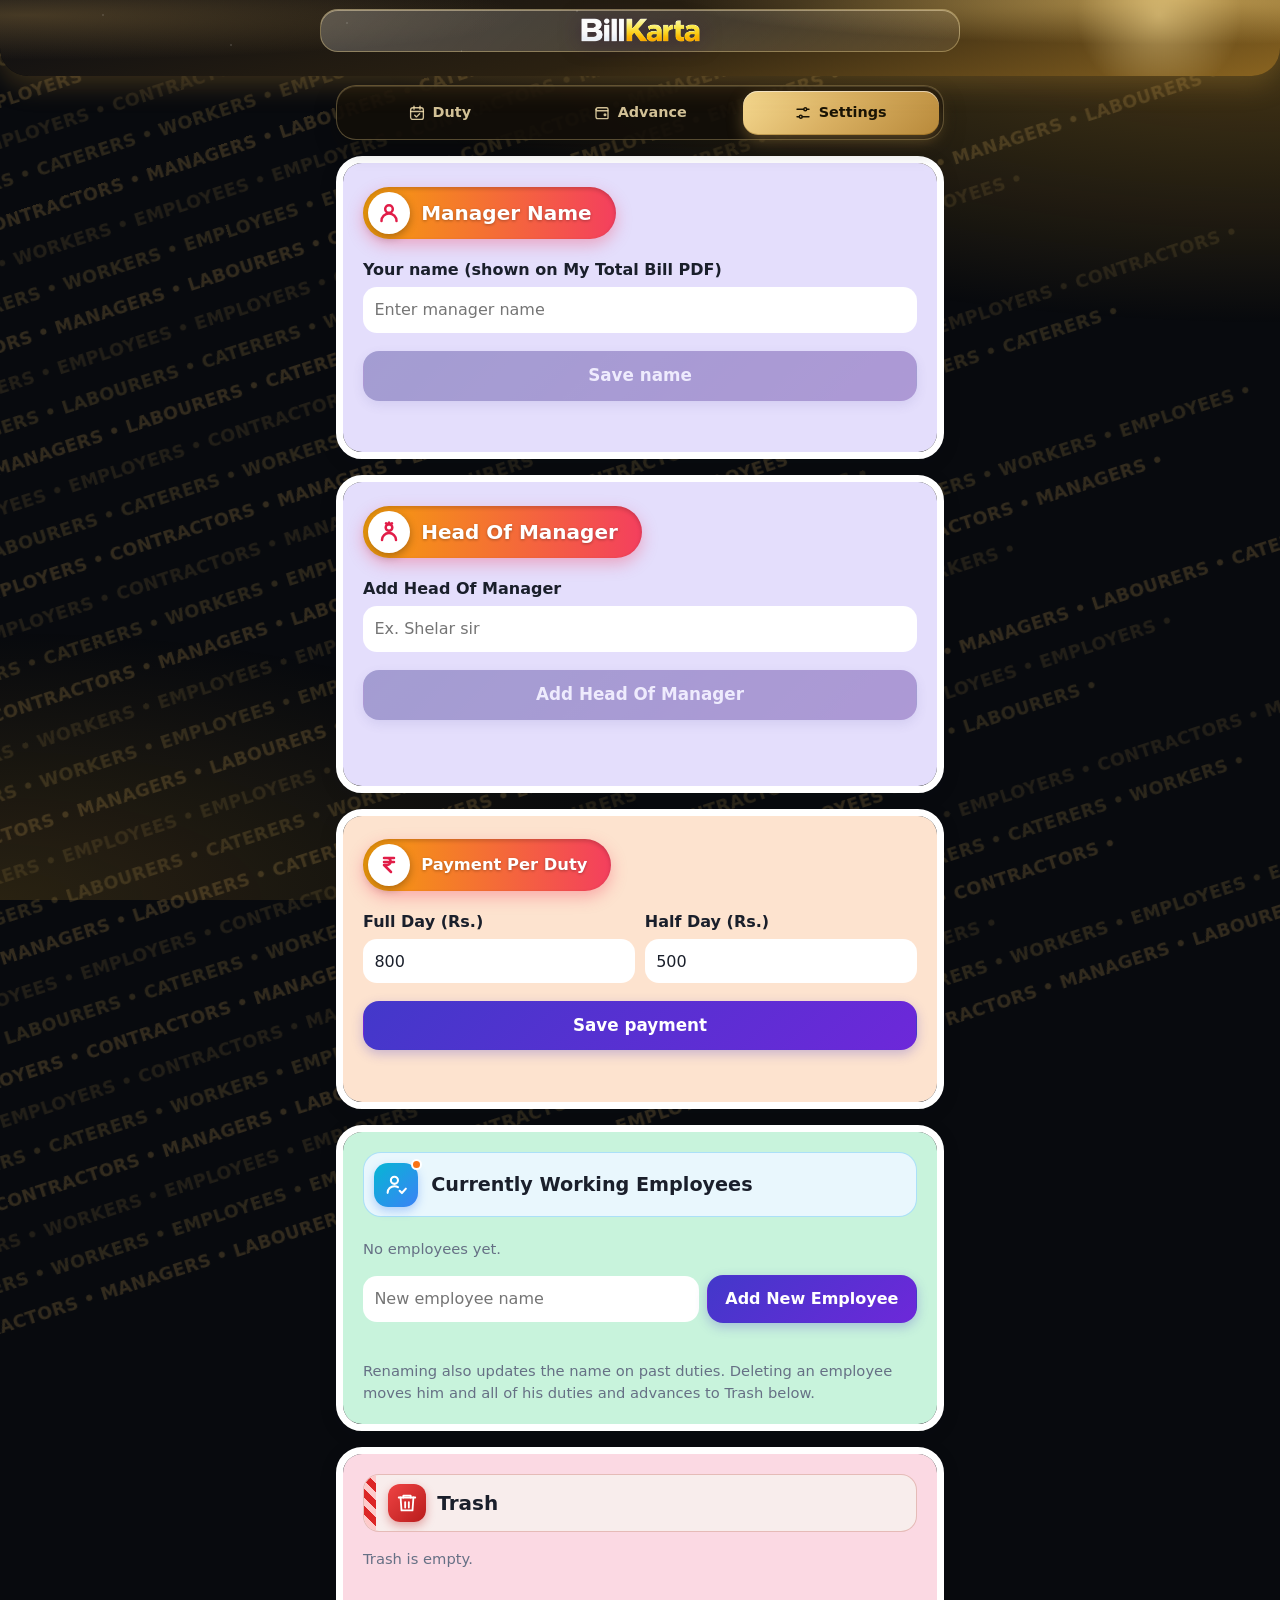
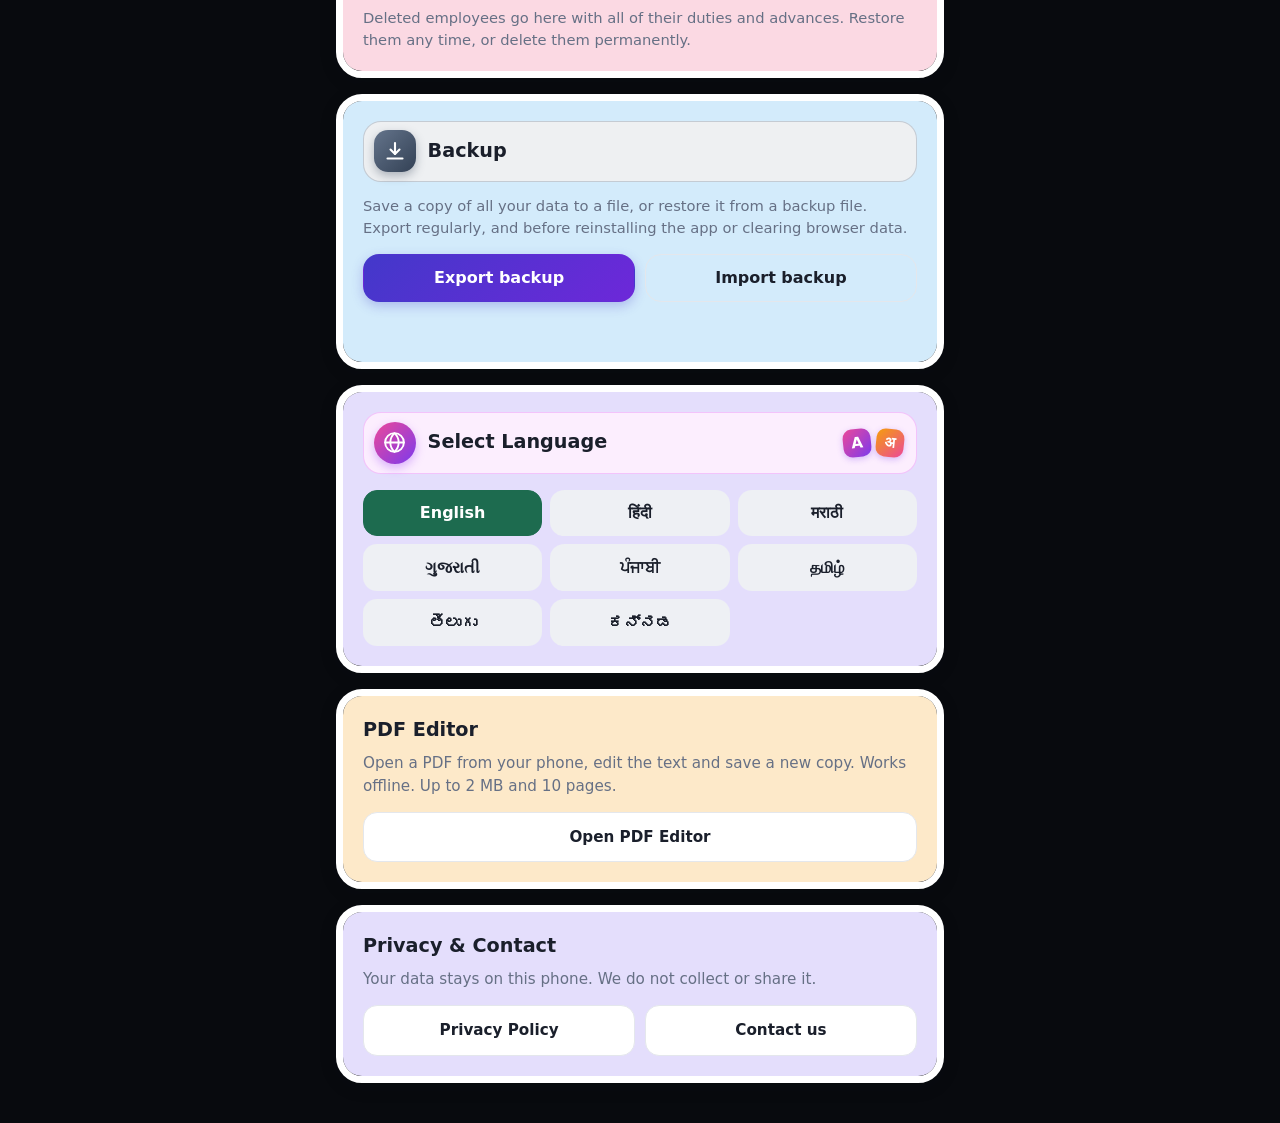
==== commit 8c7b26de: "Payment Per Duty / Save payment, lock under date in saved duties table, Senior Manager edit keeps Ha" ====
--- a/app/src/main/assets/www/forall/index.html
+++ b/app/src/main/assets/www/forall/index.html
@@ -521,7 +521,7 @@
 .bk-n.pop{animation:bkPop .2s ease-out}
 @keyframes bkPop{0%{transform:scale(.8)}60%{transform:scale(1.12)}100%{transform:scale(1)}}
 @media (prefers-reduced-motion:reduce){.bk-n.pop{animation:none}}
-</style><style>/* BK-DETAILS-SCROLL */#details{scroll-margin-top:96px}</style><style>/* BK-HEADS */.hmtag{margin-top:4px;font-size:11px;font-weight:600;color:#4338ca;line-height:1.2;word-break:break-word}.hmtick{display:none;position:absolute;right:12px;top:50%;transform:translateY(-50%);width:28px;height:28px;border-radius:50%;background:#16a34a;align-items:center;justify-content:center;pointer-events:none}.hmtick svg{width:17px;height:17px;fill:none;stroke:#fff;stroke-width:3.4;stroke-linecap:round;stroke-linejoin:round}.hmon .hmtick{display:flex}.hmon .hmchev{display:none}.hmon>input{border:2px solid #16a34a !important;padding-right:52px !important}#hbsug .hbs{background:#fff;border-radius:16px;margin-top:6px;box-shadow:0 8px 24px rgba(40,30,120,.25);overflow:hidden}#hbsug .hbi{display:flex;align-items:center;gap:10px;padding:11px 14px;font-weight:600;color:#1b1b2f;cursor:pointer;border-top:1px solid #eee}#hbsug .hbi:first-child{border-top:0}#hbsug .hbi i{width:30px;height:30px;border-radius:50%;background:linear-gradient(135deg,#4338ca,#6d28d9);color:#fff;display:flex;align-items:center;justify-content:center;font-size:13px;font-style:normal;flex:none}</style></head>
+</style><style>/* BK-DETAILS-SCROLL */#details{scroll-margin-top:96px}</style><style>/* BK-HEADS */.hmtag{margin-top:4px;font-size:11px;font-weight:600;color:#4338ca;line-height:1.2;word-break:break-word}.hmtick{display:none;position:absolute;right:12px;top:50%;transform:translateY(-50%);width:28px;height:28px;border-radius:50%;background:#16a34a;align-items:center;justify-content:center;pointer-events:none}.hmtick svg{width:17px;height:17px;fill:none;stroke:#fff;stroke-width:3.4;stroke-linecap:round;stroke-linejoin:round}.hmon .hmtick{display:flex}.hmon .hmchev{display:none}.hmon>input{border:2px solid #16a34a !important;padding-right:52px !important}#hbsug .hbs{background:#fff;border-radius:16px;margin-top:6px;box-shadow:0 8px 24px rgba(40,30,120,.25);overflow:hidden}#hbsug .hbi{display:flex;align-items:center;gap:10px;padding:11px 14px;font-weight:600;color:#1b1b2f;cursor:pointer;border-top:1px solid #eee}#hbsug .hbi:first-child{border-top:0}#hbsug .hbi i{width:30px;height:30px;border-radius:50%;background:linear-gradient(135deg,#4338ca,#6d28d9);color:#fff;display:flex;align-items:center;justify-content:center;font-size:13px;font-style:normal;flex:none}</style><style>/* BK-LOCK */.lkb{display:grid;place-items:center;width:28px;height:28px;margin-top:6px;padding:0;border:0;border-radius:50%;background:#b45309;color:#fff;cursor:pointer}.lkb.open{background:#16a34a}.lkb svg{width:16px;height:16px;fill:none;stroke:currentColor;stroke-width:2.6;stroke-linecap:round;stroke-linejoin:round}tr.lkd .acts .ibtn{opacity:.4}#lktoast{position:fixed;left:50%;bottom:86px;transform:translateX(-50%);z-index:9999;max-width:88vw;background:#111827;color:#fff;padding:.6rem 1rem;border-radius:999px;font-size:.85rem;font-weight:600;text-align:center;box-shadow:0 6px 16px rgba(0,0,0,.35);opacity:0;pointer-events:none;transition:opacity .2s}#lktoast.on{opacity:1}[data-i18n="rates"].ratesh-t{font-size:1.02rem}.seg input:disabled:not(:checked)+span{opacity:.4;cursor:not-allowed}.seg input:disabled+span{cursor:default}</style></head>
 <body>
 <div id="offline" role="alertdialog" aria-modal="true" aria-labelledby="offt" hidden>
   <div class="off-card">
@@ -662,7 +662,7 @@
       <div id="hmlist" style="margin-top:.9rem"></div>
     </div>
     <div class="card">
-      <h2 class="ratesh"><span class="ratesh-ic" aria-hidden="true"><svg viewBox="0 0 24 24"><path d="M7 5h10M7 9h10M7 5h3.2a3.5 3.5 0 010 7H7l7 7"/></svg></span><span class="ratesh-t" data-i18n="rates">Rates</span><span class="ratesh-orn" aria-hidden="true"></span></h2>
+      <h2 class="ratesh"><span class="ratesh-ic" aria-hidden="true"><svg viewBox="0 0 24 24"><path d="M7 5h10M7 9h10M7 5h3.2a3.5 3.5 0 010 7H7l7 7"/></svg></span><span class="ratesh-t" data-i18n="rates">Payment Per Duty</span><span class="ratesh-orn" aria-hidden="true"></span></h2>
       <div class="rrow">
         <div>
           <label for="rfull" style="margin-top:0" data-i18n="full_rate">Full Day (Rs.)</label>
@@ -673,7 +673,7 @@
           <input type="number" id="rhalf" inputmode="numeric" min="0" step="1">
         </div>
       </div>
-      <button class="btn save" id="rsave" type="button" data-i18n="save_rates">Save rates</button>
+      <button class="btn save" id="rsave" type="button" data-i18n="save_rates">Save payment</button>
       <p class="msg" id="rmsg" aria-live="polite"></p>
     </div>
 
@@ -848,14 +848,14 @@
   var mem = null;
 
   // ---- Languages: English, मराठी, हिंदी ----
-  var I18N = { en: {"hadv_title": "My Advance from Head Of Manager", "hadv_hint": "Tap a head to add an advance.", "hadv_for": "Advance from {name}", "hadv_saved": "Advance of {amt} saved from {name}.", "hm_title": "Head Of Manager", "hm_label": "Add Head Of Manager", "hm_ph": "Ex. Shelar sir", "hm_sel": "Select Head Of Manager", "hm_sel_ph": "Example - Shelar sir", "hm_none": "No heads yet. Add names in Settings first.", "hm_pick": "Select a Head Of Manager to see his duties.", "hm_exists": "This head is already in the list.", "hm_edit_t": "Update name", "hm_del_t": "Delete (moves to Trash)", "hm_add": "Add Head Of Manager", "hm_del_q": "Delete this Head Of Manager?", "hm_del_body": "{name} will move to Trash. You can restore it from Trash any time.", "hm_del_btn": "Delete", "dl_mybill": "Download My Total Bill", "mn_title": "Manager Name", "mn_label": "Your name (shown on My Total Bill PDF)", "mn_ph": "Enter manager name", "mn_save": "Save name", "cmp_title": "Check Employee Bill", "cmp_choose": "Choose PDF from phone", "cmp_hint": "Optional, added to the bill", "cmp_dl": "Download PDF", "cmp_pick_emp": "Select an employee first.", "cmp_pick_pdf": "Choose a PDF first.", "cmp_unread": "Couldn’t read this PDF. Use a PDF made by BillKarta.", "cmp_wrong": "This PDF is for “{pdf}”, not “{emp}”. Choose the right PDF.", "cmp_noname": "The name in this PDF couldn’t be read, so it was compared with {emp}.", "cmp_read_err": "Couldn’t read that file. Try again.", "cmp_bill_h": "Correct bill (from your records)", "cmp_close": "Close", "cmp_note": "Note: Choose {emp} PDF bill.", "complete_bill": "Complete Bill", "adv_subtracted": "(Advance has been subtracted.)","off_title": "No internet connection", "off_body": "Please check your Wi-Fi or mobile data. BillKarta will open automatically as soon as you are back online.", "off_retry": "Try again", "off_wait": "Waiting for connection…","combo_limit":"{name} can’t have 3 Half Days and a Full Day on the same date. With a Full Day, at most 2 Half Days are allowed.","full_half_clash":"{name} already has a Half Day on this date, so a Full Day can’t be added. Remove or change the Half Days first.","half_limit":"{name} already has {max} Half Days on this date. {max} is the most allowed in one day.","backup": "Backup", "bk_hint": "Save a copy of all your data to a file, or restore it from a backup file. Export regularly, and before reinstalling the app or clearing browser data.", "bk_export": "Export backup", "bk_import": "Import backup", "bk_dl": "Download file", "bk_exported": "Backup ready: {name}. If the download did not start, use the buttons below.", "bk_fail": "Could not create the backup.", "bk_bad_file": "This is not a valid backup file. Nothing was changed.", "bk_read_fail": "Could not read the file. Nothing was changed.", "bk_confirm_q": "Replace all data?", "bk_confirm_body": "Backup from {date}: {emps} employees, {duties} duties, {advs} advances. This will replace everything currently on this page.", "bk_replace": "Replace data", "bk_done": "Backup imported.", "bk_undo": "Undo import", "bk_undone": "Import undone. Your previous data is back.","title":"Work Dashboard","tab_duty":"Duty","tab_adv":"Advance","tab_set":"Settings","add_duty":"Add Duty","date":"Date","location":"Location","loc_ph": "Enter Location or Work", "location_work": "Location/Work", "about_t": "Privacy & Contact", "about_p": "Your data stays on this phone. We do not collect or share it.", "about_pp": "Privacy Policy", "about_c": "Contact us", "pdf_t": "PDF Editor", "pdf_p": "Open a PDF from your phone, edit the text and save a new copy. Works offline. Up to 2 MB and 10 pages.", "pdf_b": "Open PDF Editor","duty_type":"Duty type","full_day":"Full Day","half_day":"Half Day","who":"Who did the duty","no_emp_first":"No employees yet. Add names in Settings first.","save_duty":"Save duty","saved_duties":"Saved duties","bill":"Make Employee's Bill","bill_search":"Enter Employee Name","employee_name":"Employee name","bname_ph":"Type employee name","rates":"Rates","full_rate":"Full Day (Rs.)","half_rate":"Half Day (Rs.)","save_rates":"Save rates","employees":"Employees","new_name":"New employee name","add":"Add New Employee","hint_emps":"Renaming also updates the name on past duties. Deleting an employee moves him and all of his duties and advances to Trash below.","trash":"Trash","empty_trash":"Empty trash","hint_trash":"Deleted employees go here with all of their duties and advances. Restore them any time, or delete them permanently.","all_emps":"All employees","tap_name":"Tap a name to add an advance.","upd_duty":"Update duty","cancel":"Cancel","save_changes":"Save changes","advance":"Advance","amount":"Amount (Rs.)","amount_ph":"e.g. 500","save_adv":"Save advance","prev_adv":"Previous advances","upd_emp_name":"Update employee","update":"Update","rs":"Rs.","no_emp_adv":"No employees yet. Add names in Settings.","advance_for":"Advance for {name}","total":"Total","del_adv":"Delete advance","del_adv_q":"Delete advance?","del_adv_body":"{amt} on {date} will be deleted. This can’t be undone.","delete":"Delete","choose_date":"Choose a date.","enter_location":"Enter a location.","select_emp":"Select at least one employee.","enter_amount":"Enter an amount greater than 0.","adv_saved":"Advance of {amt} saved for {name}.","full_clash":"{name} already has a Full Day on this date. Only one Full Day is allowed per employee per day.","half_clash":"{name} already has a Full Day on this date, so a Half Day can’t be added.","saved":"Saved.","saved_blocked":"Saved for now, but this browser blocked storage, so it may be lost when you close the page.","employee":"Employee","fd":"FD","hd":"HD","duty":"Duty","actions":"Actions","upd_duty_t":"Update this duty","del_duty_t":"Delete this duty","no_duties":"No duties saved yet.","del_duty_q":"Delete this duty?","del_duty_body":"This duty entry will be removed from the log.","upd_duty_q":"Update this duty?","upd_duty_body":"Save your changes to this duty entry?","name_empty":"Name can’t be empty.","no_change":"No change to save.","name_exists":"That name already exists.","upd_name_q":"Update name?","upd_name_body":"Change “{old}” to “{new}”? Past duties will show the new name.","name_updated":"Name updated.","moved_trash":"{name} moved to Trash.","name_clash_restore":"An employee named “{name}” already exists. Rename or delete that one first.","restore_q":"Restore {name}?","restore_body":"He will be added back with {d} and {a}.","restore":"Restore","restored":"{name} restored.","purge_q":"Delete {name} permanently?","purge_body":"All of their duties and advances will be deleted for good. This can’t be undone.","delete_forever":"Delete forever","deleted_perm":"Deleted permanently.","trash_empty":"Trash is empty.","del_perm_t":"Delete permanently","deleted_on":"deleted {date}","empty_trash_q":"Empty Trash?","empty_trash_body":"Everything in Trash will be deleted permanently. This can’t be undone.","trash_emptied":"Trash emptied.","duty_1":"{n} duty","duty_n":"{n} duties","adv_1":"{n} advance","adv_n":"{n} advances","no_emp":"No employees yet.","upd_name":"Update name","del_emp":"Delete employee","move_trash_q":"Move {name} to Trash?","move_trash_body":"This employee and all of their duties and advances will be moved to Trash in Settings. You can restore them later.","move_trash":"Move to Trash","enter_name":"Enter a name.","added":"Added.","no_match":"No matching employee","pdf_nolib":"The PDF tool couldn’t load. Check your connection and reload the page.","half_days":"Half Days","full_days":"Full Days","advanced":"Advanced","final_pay":"Final Payment","fd_hd_count":"{fd} FD, {hd} HD","gen_pdf":"Generate PDF","no_duties_for":"No duties found for {name}.","dl_pdf":"Download PDF","open_pdf":"Open PDF","share":"Share","pdf_ready":"PDF ready. If the download didn’t start, tap Download PDF or Open PDF below.","pdf_fail":"Automatic download didn’t work. Tap Download PDF or Open PDF below, or open this page in Chrome or Safari.","pdf_saved":"PDF saved.","dl_cancel":"Download cancelled.","rates_invalid":"Enter valid amounts for both rates.","upd_rates_q":"Update rates?","upd_rates_body":"Full Day {full} and Half Day {half}. Save these rates?","rates_updated":"Rates updated.","emp_details":"My Total Bill","pending":"Pending payment","emp_rate_hint":"Leave a rate empty to use the default from the Rates section.","emp_updated":"Employee updated.","upd_emp_rates_body":"Set rates for “{name}”: Full Day {full}, Half Day {half}? Bills for this employee will use these rates.","emp_working":"Currently Working Employees","new_entry":"NEW ENTRY","bill_adv":"Advance paid","bill_net":"Total Bill","final_bill":"Final Bill"},
-    mr: {"hadv_title": "हेड ऑफ मॅनेजरकडून माझी उचल", "hadv_hint": "उचल नोंदवण्यासाठी हेडवर टॅप करा.", "hadv_for": "{name} यांच्याकडून उचल", "hadv_saved": "{name} यांच्याकडून {amt} उचल जतन झाली.", "hm_title": "हेड ऑफ मॅनेजर", "hm_label": "हेड ऑफ मॅनेजर जोडा", "hm_ph": "उदा. शेलार सर", "hm_sel": "हेड ऑफ मॅनेजर निवडा", "hm_sel_ph": "उदाहरण - शेलार सर", "hm_none": "अजून कोणीही हेड नाही. आधी सेटिंग्जमध्ये नावे जोडा.", "hm_pick": "त्यांच्या ड्युटी पाहण्यासाठी हेड ऑफ मॅनेजर निवडा.", "hm_exists": "हे हेड आधीच यादीत आहे.", "hm_edit_t": "नाव अपडेट करा", "hm_del_t": "हटवा (ट्रॅशमध्ये जाईल)", "hm_add": "हेड ऑफ मॅनेजर जोडा", "hm_del_q": "हे हेड ऑफ मॅनेजर हटवायचे?", "hm_del_body": "{name} ट्रॅशमध्ये जाईल. तुम्ही ते कधीही ट्रॅशमधून परत आणू शकता.", "hm_del_btn": "हटवा", "dl_mybill": "माझे एकूण बिल डाउनलोड करा", "mn_title": "मॅनेजरचे नाव", "mn_label": "तुमचे नाव (माझे एकूण बिल PDF वर दिसेल)", "mn_ph": "मॅनेजरचे नाव लिहा", "mn_save": "नाव सेव्ह करा", "cmp_title": "कर्मचारीचे बिल तपासा", "cmp_choose": "फोनमधून PDF निवडा", "cmp_hint": "ऐच्छिक, बिलात जोडली जाईल", "cmp_dl": "PDF डाउनलोड करा", "cmp_pick_emp": "आधी कर्मचारी निवडा.", "cmp_pick_pdf": "आधी PDF निवडा.", "cmp_unread": "ही PDF वाचता आली नाही. BillKarta ने बनवलेली PDF वापरा.", "cmp_wrong": "ही PDF “{pdf}” ची आहे, “{emp}” ची नाही. योग्य PDF निवडा.", "cmp_noname": "या PDF मधील नाव वाचता आले नाही, म्हणून {emp} शी तुलना केली.", "cmp_read_err": "ती फाइल वाचता आली नाही. पुन्हा प्रयत्न करा.", "cmp_bill_h": "बरोबर बिल (तुमच्या नोंदींनुसार)", "cmp_close": "बंद करा", "cmp_note": "टीप: {emp} यांचे PDF बिल निवडा.", "complete_bill": "संपूर्ण बिल", "adv_subtracted": "(उचल वजा केली आहे.)","off_title": "इंटरनेट कनेक्शन नाही", "off_body": "कृपया तुमचा वाय-फाय किंवा मोबाइल डेटा तपासा. इंटरनेट परत येताच BillKarta आपोआप उघडेल.", "off_retry": "पुन्हा प्रयत्न करा", "off_wait": "कनेक्शनची वाट पाहत आहे…","combo_limit":"{name} ला एका तारखेला 3 अर्धे दिवस आणि एक पूर्ण दिवस असे एकत्र घेता येत नाही. पूर्ण दिवसासोबत जास्तीत जास्त 2 अर्धे दिवस चालतात.","full_half_clash":"{name} चा या तारखेला आधीच अर्धा दिवस आहे, म्हणून पूर्ण दिवस जोडता येत नाही. आधी अर्धे दिवस काढा किंवा बदला.","half_limit":"{name} चे या तारखेला आधीच {max} अर्धे दिवस आहेत. एका तारखेला जास्तीत जास्त {max} च चालतात.","backup": "बॅकअप", "bk_hint": "तुमच्या सर्व डेटाची प्रत फाइलमध्ये साठवा, किंवा बॅकअप फाइलमधून परत आणा. नियमितपणे एक्सपोर्ट करा, तसेच अ‍ॅप पुन्हा इन्स्टॉल करण्यापूर्वी किंवा ब्राउझर डेटा साफ करण्यापूर्वी.", "bk_export": "बॅकअप एक्सपोर्ट करा", "bk_import": "बॅकअप इम्पोर्ट करा", "bk_dl": "फाइल डाउनलोड करा", "bk_exported": "बॅकअप तयार आहे: {name}. डाउनलोड सुरू झाले नसेल तर खालील बटणे वापरा.", "bk_fail": "बॅकअप तयार करता आला नाही.", "bk_bad_file": "ही योग्य बॅकअप फाइल नाही. काहीही बदलले नाही.", "bk_read_fail": "फाइल वाचता आली नाही. काहीही बदलले नाही.", "bk_confirm_q": "सर्व डेटा बदलायचा?", "bk_confirm_body": "{date} चा बॅकअप: {emps} कर्मचारी, {duties} ड्युटी, {advs} उचल. यामुळे या पेजवरील सध्याचा सर्व डेटा बदलला जाईल.", "bk_replace": "डेटा बदला", "bk_done": "बॅकअप इम्पोर्ट झाला.", "bk_undo": "इम्पोर्ट मागे घ्या", "bk_undone": "इम्पोर्ट मागे घेतला. तुमचा आधीचा डेटा परत आला आहे.","title":"वर्क डॅशबोर्ड","tab_duty":"ड्युटी","tab_adv":"उचल","tab_set":"सेटिंग्ज","add_duty":"ड्युटी जोडा","date":"तारीख","location":"ठिकाण","loc_ph": "ठिकाण किंवा काम लिहा", "location_work": "ठिकाण/काम", "about_t": "गोपनीयता आणि संपर्क", "about_p": "तुमचा डेटा याच फोनमध्ये राहतो. आम्ही तो गोळा किंवा शेअर करत नाही.", "about_pp": "गोपनीयता धोरण", "about_c": "आमच्याशी संपर्क साधा", "pdf_t": "पीडीएफ एडिटर", "pdf_p": "फोनमधील PDF उघडा, मजकूर बदला आणि नवीन प्रत जतन करा. ऑफलाइन चालते. कमाल 2 MB आणि 10 पाने.", "pdf_b": "PDF एडिटर उघडा","duty_type":"ड्युटीचा प्रकार","full_day":"पूर्ण दिवस","half_day":"अर्धा दिवस","who":"ड्युटी कोणी केली","no_emp_first":"अजून कर्मचारी नाहीत. आधी सेटिंग्जमध्ये नावे जोडा.","save_duty":"ड्युटी जतन करा","saved_duties":"जतन केलेल्या ड्युट्या","bill":"कर्मचारीचे बिल तयार करा","bill_search":"कर्मचाऱ्याचे नाव टाका","employee_name":"कर्मचाऱ्याचे नाव","bname_ph":"कर्मचाऱ्याचे नाव टाइप करा","rates":"दर","full_rate":"पूर्ण दिवस (रु.)","half_rate":"अर्धा दिवस (रु.)","save_rates":"दर जतन करा","employees":"कर्मचारी","new_name":"नवीन कर्मचाऱ्याचे नाव","add":"नवीन कर्मचारी जोडा","hint_emps":"नाव बदलल्यास जुन्या ड्युट्यांमधील नावही बदलते. कर्मचारी हटवल्यास त्याच्या सर्व ड्युट्या व उचल खालील कचरापेटीत जातात.","trash":"कचरापेटी","empty_trash":"कचरापेटी रिकामी करा","hint_trash":"हटवलेले कर्मचारी त्यांच्या सर्व ड्युट्या व उचलसह येथे येतात. त्यांना केव्हाही परत आणा किंवा कायमचे हटवा.","all_emps":"सर्व कर्मचारी","tap_name":"उचल नोंदवण्यासाठी नावावर टॅप करा.","upd_duty":"ड्युटी बदला","cancel":"रद्द करा","save_changes":"बदल जतन करा","advance":"उचल","amount":"रक्कम (रु.)","amount_ph":"उदा. 500","save_adv":"उचल जतन करा","prev_adv":"आधीची उचल","upd_emp_name":"कर्मचाऱ्याची माहिती अपडेट करा","update":"बदला","rs":"रु.","no_emp_adv":"अजून कर्मचारी नाहीत. सेटिंग्जमध्ये नावे जोडा.","advance_for":"{name} ची उचल","total":"एकूण","del_adv":"उचल हटवा","del_adv_q":"उचल हटवायची?","del_adv_body":"{date} रोजीची {amt} हटवली जाईल. हे परत करता येणार नाही.","delete":"हटवा","choose_date":"तारीख निवडा.","enter_location":"ठिकाण लिहा.","select_emp":"किमान एक कर्मचारी निवडा.","enter_amount":"0 पेक्षा जास्त रक्कम लिहा.","adv_saved":"{name} साठी {amt} उचल जतन झाली.","full_clash":"{name} ची या तारखेला आधीच पूर्ण दिवस ड्युटी आहे. एका कर्मचाऱ्याला एका दिवशी फक्त एक पूर्ण दिवस चालतो.","half_clash":"{name} ची या तारखेला आधीच पूर्ण दिवस ड्युटी आहे, त्यामुळे अर्धा दिवस जोडता येत नाही.","saved":"जतन झाले.","saved_blocked":"सध्या जतन झाले, पण या ब्राउझरने स्टोरेज बंद केले आहे, त्यामुळे पेज बंद केल्यावर माहिती जाऊ शकते.","employee":"कर्मचारी","fd":"पूर्ण","hd":"अर्धा","duty":"ड्युटी","actions":"क्रिया","upd_duty_t":"ही ड्युटी बदला","del_duty_t":"ही ड्युटी हटवा","no_duties":"अजून ड्युट्या जतन केलेल्या नाहीत.","del_duty_q":"ही ड्युटी हटवायची?","del_duty_body":"ही ड्युटीची नोंद नोंदवहीतून काढली जाईल.","upd_duty_q":"ही ड्युटी बदलायची?","upd_duty_body":"या ड्युटीतील बदल जतन करायचे?","name_empty":"नाव रिकामे असू शकत नाही.","no_change":"जतन करण्यासाठी काही बदल नाही.","name_exists":"हे नाव आधीच आहे.","upd_name_q":"नाव बदलायचे?","upd_name_body":"“{old}” हे नाव “{new}” असे बदलायचे? जुन्या ड्युट्यांमध्येही नवीन नाव दिसेल.","name_updated":"नाव बदलले.","moved_trash":"{name} कचरापेटीत हलवले.","name_clash_restore":"“{name}” नावाचा कर्मचारी आधीच आहे. आधी त्याचे नाव बदला किंवा तो हटवा.","restore_q":"{name} परत आणायचे?","restore_body":"{d} आणि {a} सह त्याला परत जोडले जाईल.","restore":"परत आणा","restored":"{name} परत आणले.","purge_q":"{name} कायमचे हटवायचे?","purge_body":"त्याच्या सर्व ड्युट्या व उचल कायमच्या हटवल्या जातील. हे परत करता येणार नाही.","delete_forever":"कायमचे हटवा","deleted_perm":"कायमचे हटवले.","trash_empty":"कचरापेटी रिकामी आहे.","del_perm_t":"कायमचे हटवा","deleted_on":"{date} रोजी हटवले","empty_trash_q":"कचरापेटी रिकामी करायची?","empty_trash_body":"कचरापेटीतील सर्व काही कायमचे हटवले जाईल. हे परत करता येणार नाही.","trash_emptied":"कचरापेटी रिकामी केली.","duty_1":"{n} ड्युटी","duty_n":"{n} ड्युट्या","adv_1":"{n} उचल","adv_n":"{n} उचल","no_emp":"अजून कर्मचारी नाहीत.","upd_name":"नाव बदला","del_emp":"कर्मचारी हटवा","move_trash_q":"{name} ला कचरापेटीत हलवायचे?","move_trash_body":"या कर्मचाऱ्याच्या सर्व ड्युट्या व उचल सेटिंग्जमधील कचरापेटीत हलवल्या जातील. नंतर परत आणता येतील.","move_trash":"कचरापेटीत हलवा","enter_name":"नाव लिहा.","added":"जोडले.","no_match":"असा कर्मचारी सापडला नाही","pdf_nolib":"PDF साधन लोड झाले नाही. इंटरनेट तपासा आणि पेज पुन्हा उघडा.","half_days":"अर्धे दिवस","full_days":"पूर्ण दिवस","advanced":"उचल","final_pay":"अंतिम देय रक्कम","fd_hd_count":"{fd} पूर्ण, {hd} अर्धा","gen_pdf":"PDF तयार करा","no_duties_for":"{name} साठी ड्युट्या सापडल्या नाहीत.","dl_pdf":"PDF डाउनलोड करा","open_pdf":"PDF उघडा","share":"शेअर करा","pdf_ready":"PDF तयार आहे. डाउनलोड सुरू झाले नसेल तर खालील “PDF डाउनलोड करा” किंवा “PDF उघडा” वर टॅप करा.","pdf_fail":"आपोआप डाउनलोड झाले नाही. खालील “PDF डाउनलोड करा” किंवा “PDF उघडा” वर टॅप करा, किंवा हे पेज Chrome किंवा Safari मध्ये उघडा.","pdf_saved":"PDF जतन झाली.","dl_cancel":"डाउनलोड रद्द केले.","rates_invalid":"दोन्ही दरांसाठी योग्य रक्कम लिहा.","upd_rates_q":"दर बदलायचे?","upd_rates_body":"पूर्ण दिवस {full} आणि अर्धा दिवस {half}. हे दर जतन करायचे?","rates_updated":"दर बदलले.","emp_details":"माझे एकूण बिल","pending":"प्रलंबित रक्कम","emp_rate_hint":"दर रिकामा ठेवल्यास ‘दर’ विभागातील सामान्य दर वापरला जाईल.","emp_updated":"कर्मचाऱ्याची माहिती अपडेट केली.","upd_emp_rates_body":"“{name}” साठी दर ठरवायचे: पूर्ण दिवस {full}, अर्धा दिवस {half}? या कर्मचाऱ्याचे बिल या दरांनी होईल.","emp_working":"सध्या कार्यरत कर्मचारी","new_entry":"नवीन नोंद","bill_adv":"दिलेली उचल","bill_net":"एकूण बिल","final_bill":"अंतिम बिल"},
-    hi: {"hadv_title": "हेड ऑफ मैनेजर से मेरा एडवांस", "hadv_hint": "एडवांस जोड़ने के लिए हेड पर टैप करें।", "hadv_for": "{name} से एडवांस", "hadv_saved": "{name} से {amt} का एडवांस सेव हो गया।", "hm_title": "हेड ऑफ मैनेजर", "hm_label": "हेड ऑफ मैनेजर जोड़ें", "hm_ph": "उदा. शेलार सर", "hm_sel": "हेड ऑफ मैनेजर चुनें", "hm_sel_ph": "उदाहरण - शेलार सर", "hm_none": "अभी कोई हेड नहीं है। पहले सेटिंग्स में नाम जोड़ें।", "hm_pick": "उसके ड्यूटी देखने के लिए हेड ऑफ मैनेजर चुनें।", "hm_exists": "यह हेड पहले से सूची में है।", "hm_edit_t": "नाम अपडेट करें", "hm_del_t": "हटाएं (ट्रैश में जाएगा)", "hm_add": "हेड ऑफ मैनेजर जोड़ें", "hm_del_q": "इस हेड ऑफ मैनेजर को हटाएं?", "hm_del_body": "{name} ट्रैश में चला जाएगा। आप इसे कभी भी ट्रैश से वापस ला सकते हैं।", "hm_del_btn": "हटाएं", "dl_mybill": "मेरा कुल बिल डाउनलोड करें", "mn_title": "मैनेजर का नाम", "mn_label": "आपका नाम (मेरा कुल बिल PDF पर दिखेगा)", "mn_ph": "मैनेजर का नाम दर्ज करें", "mn_save": "नाम सेव करें", "cmp_title": "कर्मचारी का बिल जांचें", "cmp_choose": "फ़ोन से PDF चुनें", "cmp_hint": "वैकल्पिक, बिल में जोड़ा जाएगा", "cmp_dl": "PDF डाउनलोड करें", "cmp_pick_emp": "पहले कर्मचारी चुनें।", "cmp_pick_pdf": "पहले PDF चुनें।", "cmp_unread": "यह PDF पढ़ा नहीं जा सका। BillKarta से बना PDF इस्तेमाल करें।", "cmp_wrong": "यह PDF “{pdf}” का है, “{emp}” का नहीं। सही PDF चुनें।", "cmp_noname": "इस PDF में नाम पढ़ा नहीं जा सका, इसलिए {emp} से तुलना की गई।", "cmp_read_err": "वह फ़ाइल पढ़ी नहीं जा सकी। फिर कोशिश करें।", "cmp_bill_h": "सही बिल (आपके रिकॉर्ड से)", "cmp_close": "बंद करें", "cmp_note": "नोट: {emp} का PDF बिल चुनें।", "complete_bill": "संपूर्ण बिल", "adv_subtracted": "(एडवांस घटा दिया गया है।)","off_title": "इंटरनेट कनेक्शन नहीं है", "off_body": "कृपया अपना वाई-फ़ाई या मोबाइल डेटा जाँचें। इंटरनेट वापस आते ही BillKarta अपने आप खुल जाएगा।", "off_retry": "फिर कोशिश करें", "off_wait": "कनेक्शन का इंतज़ार…","combo_limit":"{name} एक ही तारीख़ पर 3 आधे दिन और एक पूरा दिन साथ नहीं कर सकते। पूरे दिन के साथ अधिकतम 2 आधे दिन मान्य हैं।","full_half_clash":"{name} का इस तारीख़ पर पहले से आधा दिन है, इसलिए पूरा दिन नहीं जोड़ा जा सकता। पहले आधे दिन हटाएँ या बदलें।","half_limit":"{name} के इस तारीख़ पर पहले से {max} आधे दिन हैं। एक दिन में अधिकतम {max} ही मान्य हैं।","backup": "बैकअप", "bk_hint": "अपने सारे डेटा की एक कॉपी फ़ाइल में सेव करें, या बैकअप फ़ाइल से वापस लाएँ। नियमित रूप से एक्सपोर्ट करें, और ऐप दोबारा इंस्टॉल करने या ब्राउज़र डेटा साफ़ करने से पहले भी।", "bk_export": "बैकअप एक्सपोर्ट करें", "bk_import": "बैकअप इम्पोर्ट करें", "bk_dl": "फ़ाइल डाउनलोड करें", "bk_exported": "बैकअप तैयार है: {name}। डाउनलोड शुरू न हुआ हो तो नीचे के बटन इस्तेमाल करें।", "bk_fail": "बैकअप नहीं बन सका।", "bk_bad_file": "यह सही बैकअप फ़ाइल नहीं है। कुछ भी नहीं बदला गया।", "bk_read_fail": "फ़ाइल पढ़ी नहीं जा सकी। कुछ भी नहीं बदला गया।", "bk_confirm_q": "सारा डेटा बदलना है?", "bk_confirm_body": "{date} का बैकअप: {emps} कर्मचारी, {duties} ड्यूटी, {advs} एडवांस। इससे इस पेज का मौजूदा सारा डेटा बदल जाएगा।", "bk_replace": "डेटा बदलें", "bk_done": "बैकअप इम्पोर्ट हो गया।", "bk_undo": "इम्पोर्ट वापस लें", "bk_undone": "इम्पोर्ट वापस ले लिया गया। आपका पिछला डेटा लौट आया है।","title":"वर्क डैशबोर्ड","tab_duty":"ड्यूटी","tab_adv":"एडवांस","tab_set":"सेटिंग्स","add_duty":"ड्यूटी जोड़ें","date":"तारीख","location":"जगह","loc_ph": "जगह या काम लिखें", "location_work": "जगह/काम", "about_t": "गोपनीयता और संपर्क", "about_p": "आपका डेटा इसी फ़ोन में रहता है। हम इसे इकट्ठा या साझा नहीं करते।", "about_pp": "गोपनीयता नीति", "about_c": "हमसे संपर्क करें", "pdf_t": "पीडीएफ एडिटर", "pdf_p": "अपने फ़ोन से PDF खोलें, टेक्स्ट बदलें और नई कॉपी सेव करें। ऑफ़लाइन चलता है। अधिकतम 2 MB और 10 पेज।", "pdf_b": "PDF एडिटर खोलें","duty_type":"ड्यूटी का प्रकार","full_day":"पूरा दिन","half_day":"आधा दिन","who":"ड्यूटी किसने की","no_emp_first":"अभी कोई कर्मचारी नहीं है। पहले सेटिंग्स में नाम जोड़ें।","save_duty":"ड्यूटी सेव करें","saved_duties":"सेव की गई ड्यूटी","bill":"कर्मचारी का बिल बनाएं","bill_search":"कर्मचारी का नाम दर्ज करें","employee_name":"कर्मचारी का नाम","bname_ph":"कर्मचारी का नाम लिखें","rates":"रेट","full_rate":"पूरा दिन (रु.)","half_rate":"आधा दिन (रु.)","save_rates":"रेट सेव करें","employees":"कर्मचारी","new_name":"नए कर्मचारी का नाम","add":"नया कर्मचारी जोड़ें","hint_emps":"नाम बदलने पर पुरानी ड्यूटी में भी नाम बदल जाता है। कर्मचारी को हटाने पर उसकी सभी ड्यूटी और एडवांस नीचे ट्रैश में चले जाते हैं।","trash":"ट्रैश","empty_trash":"ट्रैश खाली करें","hint_trash":"हटाए गए कर्मचारी अपनी सभी ड्यूटी और एडवांस के साथ यहाँ आते हैं। उन्हें कभी भी वापस लाएँ या हमेशा के लिए हटा दें।","all_emps":"सभी कर्मचारी","tap_name":"एडवांस जोड़ने के लिए नाम पर टैप करें।","upd_duty":"ड्यूटी बदलें","cancel":"रद्द करें","save_changes":"बदलाव सेव करें","advance":"एडवांस","amount":"राशि (रु.)","amount_ph":"जैसे 500","save_adv":"एडवांस सेव करें","prev_adv":"पिछले एडवांस","upd_emp_name":"कर्मचारी की जानकारी अपडेट करें","update":"बदलें","rs":"रु.","no_emp_adv":"अभी कोई कर्मचारी नहीं है। सेटिंग्स में नाम जोड़ें।","advance_for":"{name} का एडवांस","total":"कुल","del_adv":"एडवांस हटाएँ","del_adv_q":"एडवांस हटाएँ?","del_adv_body":"{date} का {amt} हटा दिया जाएगा। इसे वापस नहीं किया जा सकता।","delete":"हटाएँ","choose_date":"तारीख चुनें।","enter_location":"जगह लिखें।","select_emp":"कम से कम एक कर्मचारी चुनें।","enter_amount":"0 से ज़्यादा राशि लिखें।","adv_saved":"{name} के लिए {amt} का एडवांस सेव हो गया।","full_clash":"{name} की इस तारीख पर पहले से पूरे दिन की ड्यूटी है। एक कर्मचारी के लिए एक दिन में केवल एक पूरा दिन मान्य है।","half_clash":"{name} की इस तारीख पर पहले से पूरे दिन की ड्यूटी है, इसलिए आधा दिन नहीं जोड़ सकते।","saved":"सेव हो गया।","saved_blocked":"अभी सेव हुआ, लेकिन इस ब्राउज़र ने स्टोरेज रोक दिया है, इसलिए पेज बंद करने पर जानकारी जा सकती है।","employee":"कर्मचारी","fd":"पूरा","hd":"आधा","duty":"ड्यूटी","actions":"क्रियाएँ","upd_duty_t":"यह ड्यूटी बदलें","del_duty_t":"यह ड्यूटी हटाएँ","no_duties":"अभी कोई ड्यूटी सेव नहीं है।","del_duty_q":"यह ड्यूटी हटाएँ?","del_duty_body":"यह ड्यूटी की एंट्री रजिस्टर से हटा दी जाएगी।","upd_duty_q":"यह ड्यूटी बदलें?","upd_duty_body":"इस ड्यूटी के बदलाव सेव करें?","name_empty":"नाम खाली नहीं हो सकता।","no_change":"सेव करने के लिए कोई बदलाव नहीं है।","name_exists":"यह नाम पहले से मौजूद है।","upd_name_q":"नाम बदलें?","upd_name_body":"“{old}” को “{new}” में बदलें? पुरानी ड्यूटी में भी नया नाम दिखेगा।","name_updated":"नाम बदल दिया गया।","moved_trash":"{name} को ट्रैश में डाल दिया गया।","name_clash_restore":"“{name}” नाम का कर्मचारी पहले से मौजूद है। पहले उसका नाम बदलें या उसे हटाएँ।","restore_q":"{name} को वापस लाएँ?","restore_body":"उसे {d} और {a} के साथ वापस जोड़ दिया जाएगा।","restore":"वापस लाएँ","restored":"{name} वापस आ गया।","purge_q":"{name} को हमेशा के लिए हटाएँ?","purge_body":"उसकी सभी ड्यूटी और एडवांस हमेशा के लिए हट जाएँगे। इसे वापस नहीं किया जा सकता।","delete_forever":"हमेशा के लिए हटाएँ","deleted_perm":"हमेशा के लिए हटा दिया गया।","trash_empty":"ट्रैश खाली है।","del_perm_t":"हमेशा के लिए हटाएँ","deleted_on":"{date} को हटाया गया","empty_trash_q":"ट्रैश खाली करें?","empty_trash_body":"ट्रैश में मौजूद सब कुछ हमेशा के लिए हट जाएगा। इसे वापस नहीं किया जा सकता।","trash_emptied":"ट्रैश खाली कर दिया गया।","duty_1":"{n} ड्यूटी","duty_n":"{n} ड्यूटी","adv_1":"{n} एडवांस","adv_n":"{n} एडवांस","no_emp":"अभी कोई कर्मचारी नहीं है।","upd_name":"नाम बदलें","del_emp":"कर्मचारी हटाएँ","move_trash_q":"{name} को ट्रैश में डालें?","move_trash_body":"इस कर्मचारी की सभी ड्यूटी और एडवांस सेटिंग्स के ट्रैश में चले जाएँगे। बाद में इन्हें वापस लाया जा सकता है।","move_trash":"ट्रैश में डालें","enter_name":"नाम लिखें।","added":"जोड़ दिया गया।","no_match":"ऐसा कोई कर्मचारी नहीं मिला","pdf_nolib":"PDF टूल लोड नहीं हो सका। इंटरनेट जाँचें और पेज दोबारा खोलें।","half_days":"आधे दिन","full_days":"पूरे दिन","advanced":"एडवांस","final_pay":"अंतिम भुगतान","fd_hd_count":"{fd} पूरा, {hd} आधा","gen_pdf":"PDF बनाएँ","no_duties_for":"{name} के लिए कोई ड्यूटी नहीं मिली।","dl_pdf":"PDF डाउनलोड करें","open_pdf":"PDF खोलें","share":"शेयर करें","pdf_ready":"PDF तैयार है। अगर डाउनलोड शुरू नहीं हुआ तो नीचे “PDF डाउनलोड करें” या “PDF खोलें” पर टैप करें।","pdf_fail":"अपने-आप डाउनलोड नहीं हुआ। नीचे “PDF डाउनलोड करें” या “PDF खोलें” पर टैप करें, या इस पेज को Chrome या Safari में खोलें।","pdf_saved":"PDF सेव हो गई।","dl_cancel":"डाउनलोड रद्द किया गया।","rates_invalid":"दोनों रेट के लिए सही राशि लिखें।","upd_rates_q":"रेट बदलें?","upd_rates_body":"पूरा दिन {full} और आधा दिन {half}। ये रेट सेव करें?","rates_updated":"रेट बदल दिए गए।","emp_details":"मेरा कुल बिल","pending":"बकाया राशि","emp_rate_hint":"दर खाली छोड़ने पर ‘रेट’ सेक्शन का सामान्य दर लागू होगा।","emp_updated":"कर्मचारी की जानकारी अपडेट हो गई।","upd_emp_rates_body":"“{name}” के लिए दर तय करें: पूरा दिन {full}, आधा दिन {half}? इस कर्मचारी का बिल इन्हीं दरों से बनेगा।","emp_working":"वर्तमान में कार्यरत कर्मचारी","new_entry":"नई प्रविष्टि","bill_adv":"दिया गया एडवांस","bill_net":"कुल बिल","final_bill":"अंतिम बिल"},
-    gu: {"hadv_title": "હેડ ઓફ મેનેજર પાસેથી મારો એડવાન્સ", "hadv_hint": "એડવાન્સ ઉમેરવા હેડ પર ટેપ કરો.", "hadv_for": "{name} પાસેથી એડવાન્સ", "hadv_saved": "{name} પાસેથી {amt} નો એડવાન્સ સાચવ્યો.", "hm_title": "હેડ ઓફ મેનેજર", "hm_label": "હેડ ઓફ મેનેજર ઉમેરો", "hm_ph": "દા.ત. શેલાર સર", "hm_sel": "હેડ ઓફ મેનેજર પસંદ કરો", "hm_sel_ph": "ઉદાહરણ - શેલાર સર", "hm_none": "હજુ કોઈ હેડ નથી. પહેલા સેટિંગ્સમાં નામ ઉમેરો.", "hm_pick": "તેમની ડ્યુટી જોવા હેડ ઓફ મેનેજર પસંદ કરો.", "hm_exists": "આ હેડ પહેલેથી યાદીમાં છે.", "hm_edit_t": "નામ અપડેટ કરો", "hm_del_t": "કાઢી નાખો (ટ્રેશમાં જશે)", "hm_add": "હેડ ઓફ મેનેજર ઉમેરો", "hm_del_q": "આ હેડ ઓફ મેનેજર કાઢી નાખવા છે?", "hm_del_body": "{name} ટ્રેશમાં જશે. તમે તેને ગમે ત્યારે ટ્રેશમાંથી પાછા લાવી શકો છો.", "hm_del_btn": "કાઢી નાખો", "dl_mybill": "મારું કુલ બિલ ડાઉનલોડ કરો", "mn_title": "મેનેજરનું નામ", "mn_label": "તમારું નામ (મારું કુલ બિલ PDF પર દેખાશે)", "mn_ph": "મેનેજરનું નામ લખો", "mn_save": "નામ સેવ કરો", "cmp_title": "કર્મચારીનું બિલ તપાસો", "cmp_choose": "ફોનમાંથી PDF પસંદ કરો", "cmp_hint": "વૈકલ્પિક, બિલમાં ઉમેરાશે", "cmp_dl": "PDF ડાઉનલોડ કરો", "cmp_pick_emp": "પહેલા કર્મચારી પસંદ કરો.", "cmp_pick_pdf": "પહેલા PDF પસંદ કરો.", "cmp_unread": "આ PDF વાંચી શકાઈ નથી. BillKarta થી બનેલી PDF વાપરો.", "cmp_wrong": "આ PDF “{pdf}” ની છે, “{emp}” ની નથી. સાચી PDF પસંદ કરો.", "cmp_noname": "આ PDF માં નામ વાંચી શકાયું નથી, તેથી {emp} સાથે સરખામણી કરી.", "cmp_read_err": "તે ફાઇલ વાંચી શકાઈ નથી. ફરી પ્રયત્ન કરો.", "cmp_bill_h": "સાચું બિલ (તમારા રેકોર્ડ મુજબ)", "cmp_close": "બંધ કરો", "cmp_note": "નોંધ: {emp} નું PDF બિલ પસંદ કરો.", "complete_bill": "સંપૂર્ણ બિલ", "adv_subtracted": "(એડવાન્સ બાદ કરેલ છે.)","off_title": "ઇન્ટરનેટ કનેક્શન નથી", "off_body": "કૃપા કરીને તમારું વાઇ-ફાઇ અથવા મોબાઇલ ડેટા તપાસો. ઇન્ટરનેટ પાછું આવતા જ BillKarta આપમેળે ખુલશે.", "off_retry": "ફરી પ્રયાસ કરો", "off_wait": "કનેક્શનની રાહ જોઈ રહ્યા છીએ…","combo_limit":"{name} એક જ તારીખે 3 અડધા દિવસ અને એક પૂરો દિવસ સાથે કરી શકતા નથી. પૂરા દિવસ સાથે વધુમાં વધુ 2 અડધા દિવસ માન્ય છે.","full_half_clash":"{name} નો આ તારીખે પહેલેથી અડધો દિવસ છે, તેથી પૂરો દિવસ ઉમેરી શકાતો નથી. પહેલા અડધા દિવસ કાઢો અથવા બદલો.","half_limit":"{name} ના આ તારીખે પહેલેથી {max} અડધા દિવસ છે. એક તારીખે વધુમાં વધુ {max} જ માન્ય છે.","backup": "બેકઅપ", "bk_hint": "તમારા બધા ડેટાની નકલ ફાઇલમાં સાચવો, અથવા બેકઅપ ફાઇલમાંથી પાછી લાવો. નિયમિત રીતે એક્સપોર્ટ કરો, તેમજ એપ ફરી ઇન્સ્ટોલ કરતા પહેલાં કે બ્રાઉઝર ડેટા સાફ કરતા પહેલાં.", "bk_export": "બેકઅપ એક્સપોર્ટ કરો", "bk_import": "બેકઅપ ઇમ્પોર્ટ કરો", "bk_dl": "ફાઇલ ડાઉનલોડ કરો", "bk_exported": "બેકઅપ તૈયાર છે: {name}. ડાઉનલોડ શરૂ ન થયું હોય તો નીચેના બટનનો ઉપયોગ કરો.", "bk_fail": "બેકઅપ બનાવી શકાયું નહીં.", "bk_bad_file": "આ માન્ય બેકઅપ ફાઇલ નથી. કંઈ બદલાયું નથી.", "bk_read_fail": "ફાઇલ વાંચી શકાઈ નહીં. કંઈ બદલાયું નથી.", "bk_confirm_q": "બધો ડેટા બદલવો?", "bk_confirm_body": "{date} નું બેકઅપ: {emps} કર્મચારી, {duties} ડ્યુટી, {advs} એડવાન્સ. આનાથી આ પેજ પરનો હાલનો બધો ડેટા બદલાઈ જશે.", "bk_replace": "ડેટા બદલો", "bk_done": "બેકઅપ ઇમ્પોર્ટ થયું.", "bk_undo": "ઇમ્પોર્ટ પાછું ખેંચો", "bk_undone": "ઇમ્પોર્ટ પાછું ખેંચ્યું. તમારો અગાઉનો ડેટા પાછો આવ્યો છે.","title": "વર્ક ડેશબોર્ડ", "tab_duty": "ડ્યુટી", "tab_adv": "એડવાન્સ", "tab_set": "સેટિંગ્સ", "add_duty": "ડ્યુટી ઉમેરો", "date": "તારીખ", "location": "સ્થળ", "loc_ph": "સ્થળ અથવા કામ લખો", "location_work": "સ્થળ/કામ", "about_t": "ગોપનીયતા અને સંપર્ક", "about_p": "તમારો ડેટા આ ફોનમાં જ રહે છે. અમે તેને એકત્ર કે શેર કરતા નથી.", "about_pp": "ગોપનીયતા નીતિ", "about_c": "અમારો સંપર્ક કરો", "pdf_t": "પીડીએફ એડિટર", "pdf_p": "ફોનમાંથી PDF ખોલો, લખાણ બદલો અને નવી નકલ સાચવો. ઑફલાઇન ચાલે છે. વધુમાં વધુ 2 MB અને 10 પાનાં.", "pdf_b": "PDF એડિટર ખોલો", "duty_type": "ડ્યુટીનો પ્રકાર", "full_day": "પૂરો દિવસ", "half_day": "અડધો દિવસ", "who": "ડ્યુટી કોણે કરી", "no_emp_first": "હજી કોઈ કર્મચારી નથી. પહેલા સેટિંગ્સમાં નામ ઉમેરો.", "save_duty": "ડ્યુટી સાચવો", "saved_duties": "સાચવેલી ડ્યુટી", "bill": "કર્મચારીનું બિલ બનાવો", "bill_search": "કર્મચારીનું નામ દાખલ કરો", "employee_name": "કર્મચારીનું નામ", "bname_ph": "કર્મચારીનું નામ લખો", "rates": "દર", "full_rate": "પૂરો દિવસ (રૂ.)", "half_rate": "અડધો દિવસ (રૂ.)", "save_rates": "દર સાચવો", "employees": "કર્મચારીઓ", "new_name": "નવા કર્મચારીનું નામ", "add": "નવો કર્મચારી ઉમેરો", "hint_emps": "નામ બદલવાથી જૂની ડ્યુટીમાં પણ નામ બદલાય છે. કર્મચારીને કાઢી નાખવાથી તેની બધી ડ્યુટી અને એડવાન્સ નીચે ટ્રેશમાં જાય છે.", "trash": "ટ્રેશ", "empty_trash": "ટ્રેશ ખાલી કરો", "hint_trash": "કાઢી નાખેલા કર્મચારીઓ તેમની બધી ડ્યુટી અને એડવાન્સ સાથે અહીં આવે છે. ગમે ત્યારે પાછા લાવી શકો છો અથવા કાયમ માટે કાઢી શકો છો.", "all_emps": "બધા કર્મચારીઓ", "tap_name": "એડવાન્સ ઉમેરવા નામ પર ટેપ કરો.", "upd_duty": "ડ્યુટી અપડેટ કરો", "cancel": "રદ કરો", "save_changes": "ફેરફારો સાચવો", "advance": "એડવાન્સ", "amount": "રકમ (રૂ.)", "amount_ph": "જેમ કે 500", "save_adv": "એડવાન્સ સાચવો", "prev_adv": "અગાઉના એડવાન્સ", "upd_emp_name": "કર્મચારીની માહિતી અપડેટ કરો", "update": "અપડેટ કરો", "rs": "રૂ.", "no_emp_adv": "હજી કોઈ કર્મચારી નથી. સેટિંગ્સમાં નામ ઉમેરો.", "advance_for": "{name} માટે એડવાન્સ", "total": "કુલ", "del_adv": "એડવાન્સ કાઢી નાખો", "del_adv_q": "એડવાન્સ કાઢી નાખવું?", "del_adv_body": "{date} નો {amt} કાઢી નાખવામાં આવશે. આ પાછું લાવી શકાશે નહીં.", "delete": "કાઢી નાખો", "choose_date": "તારીખ પસંદ કરો.", "enter_location": "સ્થળ દાખલ કરો.", "select_emp": "ઓછામાં ઓછા એક કર્મચારીને પસંદ કરો.", "enter_amount": "0 થી વધુ રકમ દાખલ કરો.", "adv_saved": "{name} માટે {amt} નો એડવાન્સ સાચવ્યો.", "full_clash": "{name} ની આ તારીખે પહેલેથી પૂરા દિવસની ડ્યુટી છે. એક કર્મચારી માટે દિવસમાં માત્ર એક જ પૂરો દિવસ માન્ય છે.", "half_clash": "{name} ની આ તારીખે પહેલેથી પૂરા દિવસની ડ્યુટી છે, તેથી અડધો દિવસ ઉમેરી શકાતો નથી.", "saved": "સાચવ્યું.", "saved_blocked": "હાલ પૂરતું સાચવ્યું, પણ આ બ્રાઉઝરે સ્ટોરેજ અટકાવ્યું છે, તેથી પેજ બંધ કરતાં ડેટા જઈ શકે છે.", "employee": "કર્મચારી", "fd": "પૂરો", "hd": "અડધો", "duty": "ડ્યુટી", "actions": "ક્રિયાઓ", "upd_duty_t": "આ ડ્યુટી અપડેટ કરો", "del_duty_t": "આ ડ્યુટી કાઢી નાખો", "no_duties": "હજી કોઈ ડ્યુટી સાચવી નથી.", "del_duty_q": "આ ડ્યુટી કાઢી નાખવી?", "del_duty_body": "આ ડ્યુટીની નોંધ લોગમાંથી દૂર કરવામાં આવશે.", "upd_duty_q": "આ ડ્યુટી અપડેટ કરવી?", "upd_duty_body": "આ ડ્યુટીની નોંધમાં કરેલા ફેરફારો સાચવવા છે?", "name_empty": "નામ ખાલી ન હોઈ શકે.", "no_change": "સાચવવા માટે કોઈ ફેરફાર નથી.", "name_exists": "આ નામ પહેલેથી છે.", "upd_name_q": "નામ અપડેટ કરવું?", "upd_name_body": "“{old}” ને બદલીને “{new}” કરવું? જૂની ડ્યુટીમાં નવું નામ દેખાશે.", "name_updated": "નામ અપડેટ થયું.", "moved_trash": "{name} ને ટ્રેશમાં મોકલ્યા.", "name_clash_restore": "“{name}” નામનો કર્મચારી પહેલેથી છે. પહેલા તેનું નામ બદલો અથવા તેને કાઢી નાખો.", "restore_q": "{name} ને પાછા લાવવા?", "restore_body": "તેમને {d} અને {a} સાથે પાછા ઉમેરવામાં આવશે.", "restore": "પાછા લાવો", "restored": "{name} પાછા આવ્યા.", "purge_q": "{name} ને કાયમ માટે કાઢી નાખવા?", "purge_body": "તેમની બધી ડ્યુટી અને એડવાન્સ કાયમ માટે કાઢી નાખવામાં આવશે. આ પાછું લાવી શકાશે નહીં.", "delete_forever": "કાયમ માટે કાઢી નાખો", "deleted_perm": "કાયમ માટે કાઢી નાખ્યું.", "trash_empty": "ટ્રેશ ખાલી છે.", "del_perm_t": "કાયમ માટે કાઢી નાખો", "deleted_on": "{date} ના રોજ કાઢી નાખ્યા", "empty_trash_q": "ટ્રેશ ખાલી કરવો?", "empty_trash_body": "ટ્રેશમાંની બધી વસ્તુઓ કાયમ માટે કાઢી નાખવામાં આવશે. આ પાછું લાવી શકાશે નહીં.", "trash_emptied": "ટ્રેશ ખાલી કર્યો.", "duty_1": "{n} ડ્યુટી", "duty_n": "{n} ડ્યુટી", "adv_1": "{n} એડવાન્સ", "adv_n": "{n} એડવાન્સ", "no_emp": "હજી કોઈ કર્મચારી નથી.", "upd_name": "નામ અપડેટ કરો", "del_emp": "કર્મચારીને કાઢી નાખો", "move_trash_q": "{name} ને ટ્રેશમાં મોકલવા?", "move_trash_body": "આ કર્મચારી અને તેની બધી ડ્યુટી તથા એડવાન્સ સેટિંગ્સના ટ્રેશમાં મોકલાશે. તમે તેને પછીથી પાછા લાવી શકો છો.", "move_trash": "ટ્રેશમાં મોકલો", "enter_name": "નામ દાખલ કરો.", "added": "ઉમેર્યું.", "no_match": "કોઈ મેળ ખાતો કર્મચારી નથી", "pdf_nolib": "PDF ટૂલ લોડ થયું નથી. તમારું કનેક્શન તપાસો અને પેજ ફરી લોડ કરો.", "half_days": "અડધા દિવસ", "full_days": "પૂરા દિવસ", "advanced": "એડવાન્સ", "final_pay": "અંતિમ ચુકવણી", "fd_hd_count": "{fd} પૂરો, {hd} અડધો", "gen_pdf": "PDF બનાવો", "no_duties_for": "{name} માટે કોઈ ડ્યુટી મળી નથી.", "dl_pdf": "PDF ડાઉનલોડ કરો", "open_pdf": "PDF ખોલો", "share": "શેર કરો", "pdf_ready": "PDF તૈયાર છે. જો ડાઉનલોડ શરૂ ન થયું હોય તો નીચે PDF ડાઉનલોડ કરો અથવા PDF ખોલો પર ટેપ કરો.", "pdf_fail": "આપમેળે ડાઉનલોડ થયું નહીં. નીચે PDF ડાઉનલોડ કરો અથવા PDF ખોલો પર ટેપ કરો, અથવા આ પેજ Chrome કે Safari માં ખોલો.", "pdf_saved": "PDF સાચવ્યું.", "dl_cancel": "ડાઉનલોડ રદ થયું.", "rates_invalid": "બંને દર માટે માન્ય રકમ દાખલ કરો.", "upd_rates_q": "દર અપડેટ કરવા?", "upd_rates_body": "પૂરો દિવસ {full} અને અડધો દિવસ {half}. આ દર સાચવવા છે?", "rates_updated": "દર અપડેટ થયા.", "emp_details": "મારું કુલ બિલ", "pending": "બાકી રકમ", "emp_rate_hint": "દર ખાલી રાખશો તો ‘દર’ વિભાગનો સામાન્ય દર વપરાશે.", "emp_updated": "કર્મચારીની માહિતી અપડેટ થઈ.", "upd_emp_rates_body": "“{name}” માટે દર નક્કી કરવા: પૂરો દિવસ {full}, અડધો દિવસ {half}? આ કર્મચારીનું બિલ આ દરોથી બનશે.", "emp_working": "હાલમાં કામ કરતા કર્મચારીઓ", "new_entry": "નવી એન્ટ્રી", "bill_adv": "ચૂકવેલ એડવાન્સ", "bill_net": "કુલ બિલ", "final_bill": "અંતિમ બિલ"},
-    pa: {"hadv_title": "ਹੈੱਡ ਆਫ ਮੈਨੇਜਰ ਤੋਂ ਮੇਰਾ ਐਡਵਾਂਸ", "hadv_hint": "ਐਡਵਾਂਸ ਜੋੜਨ ਲਈ ਹੈੱਡ ’ਤੇ ਟੈਪ ਕਰੋ।", "hadv_for": "{name} ਤੋਂ ਐਡਵਾਂਸ", "hadv_saved": "{name} ਤੋਂ {amt} ਦਾ ਐਡਵਾਂਸ ਸੰਭਾਲਿਆ ਗਿਆ।", "hm_title": "ਹੈੱਡ ਆਫ ਮੈਨੇਜਰ", "hm_label": "ਹੈੱਡ ਆਫ ਮੈਨੇਜਰ ਜੋੜੋ", "hm_ph": "ਜਿਵੇਂ ਸ਼ੇਲਾਰ ਸਰ", "hm_sel": "ਹੈੱਡ ਆਫ ਮੈਨੇਜਰ ਚੁਣੋ", "hm_sel_ph": "ਉਦਾਹਰਣ - ਸ਼ੇਲਾਰ ਸਰ", "hm_none": "ਅਜੇ ਕੋਈ ਹੈੱਡ ਨਹੀਂ। ਪਹਿਲਾਂ ਸੈਟਿੰਗਜ਼ ਵਿੱਚ ਨਾਮ ਜੋੜੋ।", "hm_pick": "ਉਹਨਾਂ ਦੀਆਂ ਡਿਊਟੀਆਂ ਦੇਖਣ ਲਈ ਹੈੱਡ ਆਫ ਮੈਨੇਜਰ ਚੁਣੋ।", "hm_exists": "ਇਹ ਹੈੱਡ ਪਹਿਲਾਂ ਹੀ ਸੂਚੀ ਵਿੱਚ ਹੈ।", "hm_edit_t": "ਨਾਮ ਅੱਪਡੇਟ ਕਰੋ", "hm_del_t": "ਮਿਟਾਓ (ਟ੍ਰੈਸ਼ ਵਿੱਚ ਜਾਵੇਗਾ)", "hm_add": "ਹੈੱਡ ਆਫ ਮੈਨੇਜਰ ਜੋੜੋ", "hm_del_q": "ਇਸ ਹੈੱਡ ਆਫ ਮੈਨੇਜਰ ਨੂੰ ਮਿਟਾਉਣਾ ਹੈ?", "hm_del_body": "{name} ਟ੍ਰੈਸ਼ ਵਿੱਚ ਚਲਾ ਜਾਵੇਗਾ। ਤੁਸੀਂ ਇਸਨੂੰ ਕਦੇ ਵੀ ਟ੍ਰੈਸ਼ ਵਿੱਚੋਂ ਵਾਪਸ ਲਿਆ ਸਕਦੇ ਹੋ।", "hm_del_btn": "ਮਿਟਾਓ", "dl_mybill": "ਮੇਰਾ ਕੁੱਲ ਬਿੱਲ ਡਾਊਨਲੋਡ ਕਰੋ", "mn_title": "ਮੈਨੇਜਰ ਦਾ ਨਾਮ", "mn_label": "ਤੁਹਾਡਾ ਨਾਮ (ਮੇਰਾ ਕੁੱਲ ਬਿੱਲ PDF ਤੇ ਦਿਸੇਗਾ)", "mn_ph": "ਮੈਨੇਜਰ ਦਾ ਨਾਮ ਲਿਖੋ", "mn_save": "ਨਾਮ ਸੇਵ ਕਰੋ", "cmp_title": "ਕਰਮਚਾਰੀ ਦਾ ਬਿੱਲ ਚੈੱਕ ਕਰੋ", "cmp_choose": "ਫ਼ੋਨ ਤੋਂ PDF ਚੁਣੋ", "cmp_hint": "ਵਿਕਲਪਿਕ, ਬਿੱਲ ਵਿੱਚ ਜੋੜੀ ਜਾਵੇਗੀ", "cmp_dl": "PDF ਡਾਊਨਲੋਡ ਕਰੋ", "cmp_pick_emp": "ਪਹਿਲਾਂ ਕਰਮਚਾਰੀ ਚੁਣੋ।", "cmp_pick_pdf": "ਪਹਿਲਾਂ PDF ਚੁਣੋ।", "cmp_unread": "ਇਹ PDF ਪੜ੍ਹੀ ਨਹੀਂ ਜਾ ਸਕੀ। BillKarta ਨਾਲ ਬਣੀ PDF ਵਰਤੋ।", "cmp_wrong": "ਇਹ PDF “{pdf}” ਦੀ ਹੈ, “{emp}” ਦੀ ਨਹੀਂ। ਸਹੀ PDF ਚੁਣੋ।", "cmp_noname": "ਇਸ PDF ਵਿੱਚ ਨਾਂ ਪੜ੍ਹਿਆ ਨਹੀਂ ਜਾ ਸਕਿਆ, ਇਸ ਲਈ {emp} ਨਾਲ ਤੁਲਨਾ ਕੀਤੀ ਗਈ।", "cmp_read_err": "ਉਹ ਫ਼ਾਈਲ ਪੜ੍ਹੀ ਨਹੀਂ ਜਾ ਸਕੀ। ਦੁਬਾਰਾ ਕੋਸ਼ਿਸ਼ ਕਰੋ।", "cmp_bill_h": "ਸਹੀ ਬਿੱਲ (ਤੁਹਾਡੇ ਰਿਕਾਰਡ ਤੋਂ)", "cmp_close": "ਬੰਦ ਕਰੋ", "cmp_note": "ਨੋਟ: {emp} ਦਾ PDF ਬਿੱਲ ਚੁਣੋ।", "complete_bill": "ਸਾਰਾ ਬਿੱਲ", "adv_subtracted": "(ਐਡਵਾਂਸ ਘਟਾ ਦਿੱਤਾ ਗਿਆ ਹੈ।)","off_title": "ਇੰਟਰਨੈੱਟ ਕਨੈਕਸ਼ਨ ਨਹੀਂ ਹੈ", "off_body": "ਕਿਰਪਾ ਕਰਕੇ ਆਪਣਾ ਵਾਈ-ਫਾਈ ਜਾਂ ਮੋਬਾਈਲ ਡਾਟਾ ਚੈੱਕ ਕਰੋ। ਇੰਟਰਨੈੱਟ ਵਾਪਸ ਆਉਂਦੇ ਹੀ BillKarta ਆਪਣੇ-ਆਪ ਖੁੱਲ੍ਹ ਜਾਵੇਗਾ।", "off_retry": "ਦੁਬਾਰਾ ਕੋਸ਼ਿਸ਼ ਕਰੋ", "off_wait": "ਕਨੈਕਸ਼ਨ ਦੀ ਉਡੀਕ ਹੈ…","combo_limit":"{name} ਇੱਕ ਹੀ ਤਾਰੀਖ਼ ’ਤੇ 3 ਅੱਧੇ ਦਿਨ ਅਤੇ ਇੱਕ ਪੂਰਾ ਦਿਨ ਇਕੱਠੇ ਨਹੀਂ ਕਰ ਸਕਦਾ। ਪੂਰੇ ਦਿਨ ਦੇ ਨਾਲ ਵੱਧ ਤੋਂ ਵੱਧ 2 ਅੱਧੇ ਦਿਨ ਮਨਜ਼ੂਰ ਹਨ।","full_half_clash":"{name} ਦਾ ਇਸ ਤਾਰੀਖ਼ ’ਤੇ ਪਹਿਲਾਂ ਹੀ ਅੱਧਾ ਦਿਨ ਹੈ, ਇਸ ਲਈ ਪੂਰਾ ਦਿਨ ਨਹੀਂ ਜੋੜਿਆ ਜਾ ਸਕਦਾ। ਪਹਿਲਾਂ ਅੱਧੇ ਦਿਨ ਹਟਾਓ ਜਾਂ ਬਦਲੋ।","half_limit":"{name} ਦੇ ਇਸ ਤਾਰੀਖ਼ ’ਤੇ ਪਹਿਲਾਂ ਹੀ {max} ਅੱਧੇ ਦਿਨ ਹਨ। ਇੱਕ ਤਾਰੀਖ਼ ’ਤੇ ਵੱਧ ਤੋਂ ਵੱਧ {max} ਹੀ ਮਨਜ਼ੂਰ ਹਨ।","backup": "ਬੈਕਅੱਪ", "bk_hint": "ਆਪਣੇ ਸਾਰੇ ਡਾਟੇ ਦੀ ਕਾਪੀ ਫ਼ਾਈਲ ਵਿੱਚ ਸੰਭਾਲੋ, ਜਾਂ ਬੈਕਅੱਪ ਫ਼ਾਈਲ ਤੋਂ ਵਾਪਸ ਲਿਆਓ। ਨਿਯਮਿਤ ਤੌਰ ’ਤੇ ਐਕਸਪੋਰਟ ਕਰੋ, ਅਤੇ ਐਪ ਦੁਬਾਰਾ ਇੰਸਟਾਲ ਕਰਨ ਜਾਂ ਬ੍ਰਾਊਜ਼ਰ ਡਾਟਾ ਸਾਫ਼ ਕਰਨ ਤੋਂ ਪਹਿਲਾਂ ਵੀ।", "bk_export": "ਬੈਕਅੱਪ ਐਕਸਪੋਰਟ ਕਰੋ", "bk_import": "ਬੈਕਅੱਪ ਇੰਪੋਰਟ ਕਰੋ", "bk_dl": "ਫ਼ਾਈਲ ਡਾਊਨਲੋਡ ਕਰੋ", "bk_exported": "ਬੈਕਅੱਪ ਤਿਆਰ ਹੈ: {name}। ਜੇ ਡਾਊਨਲੋਡ ਸ਼ੁਰੂ ਨਹੀਂ ਹੋਇਆ ਤਾਂ ਹੇਠਾਂ ਦੇ ਬਟਨ ਵਰਤੋ।", "bk_fail": "ਬੈਕਅੱਪ ਨਹੀਂ ਬਣ ਸਕਿਆ।", "bk_bad_file": "ਇਹ ਸਹੀ ਬੈਕਅੱਪ ਫ਼ਾਈਲ ਨਹੀਂ ਹੈ। ਕੁਝ ਵੀ ਨਹੀਂ ਬਦਲਿਆ ਗਿਆ।", "bk_read_fail": "ਫ਼ਾਈਲ ਪੜ੍ਹੀ ਨਹੀਂ ਜਾ ਸਕੀ। ਕੁਝ ਵੀ ਨਹੀਂ ਬਦਲਿਆ ਗਿਆ।", "bk_confirm_q": "ਸਾਰਾ ਡਾਟਾ ਬਦਲਣਾ ਹੈ?", "bk_confirm_body": "{date} ਦਾ ਬੈਕਅੱਪ: {emps} ਕਰਮਚਾਰੀ, {duties} ਡਿਊਟੀਆਂ, {advs} ਐਡਵਾਂਸ। ਇਸ ਨਾਲ ਇਸ ਪੰਨੇ ’ਤੇ ਮੌਜੂਦਾ ਸਾਰਾ ਡਾਟਾ ਬਦਲ ਜਾਵੇਗਾ।", "bk_replace": "ਡਾਟਾ ਬਦਲੋ", "bk_done": "ਬੈਕਅੱਪ ਇੰਪੋਰਟ ਹੋ ਗਿਆ।", "bk_undo": "ਇੰਪੋਰਟ ਵਾਪਸ ਲਓ", "bk_undone": "ਇੰਪੋਰਟ ਵਾਪਸ ਲੈ ਲਿਆ ਗਿਆ। ਤੁਹਾਡਾ ਪਹਿਲਾਂ ਵਾਲਾ ਡਾਟਾ ਵਾਪਸ ਆ ਗਿਆ ਹੈ।","title": "ਵਰਕ ਡੈਸ਼ਬੋਰਡ", "tab_duty": "ਡਿਊਟੀ", "tab_adv": "ਐਡਵਾਂਸ", "tab_set": "ਸੈਟਿੰਗਾਂ", "add_duty": "ਡਿਊਟੀ ਜੋੜੋ", "date": "ਤਾਰੀਖ਼", "location": "ਥਾਂ", "loc_ph": "ਥਾਂ ਜਾਂ ਕੰਮ ਲਿਖੋ", "location_work": "ਥਾਂ/ਕੰਮ", "about_t": "ਪਰਦੇਦਾਰੀ ਅਤੇ ਸੰਪਰਕ", "about_p": "ਤੁਹਾਡਾ ਡਾਟਾ ਇਸੇ ਫ਼ੋਨ ਵਿੱਚ ਰਹਿੰਦਾ ਹੈ। ਅਸੀਂ ਇਸਨੂੰ ਇਕੱਠਾ ਜਾਂ ਸਾਂਝਾ ਨਹੀਂ ਕਰਦੇ।", "about_pp": "ਪਰਦੇਦਾਰੀ ਨੀਤੀ", "about_c": "ਸਾਡੇ ਨਾਲ ਸੰਪਰਕ ਕਰੋ", "pdf_t": "ਪੀਡੀਐਫ ਐਡੀਟਰ", "pdf_p": "ਫ਼ੋਨ ਤੋਂ PDF ਖੋਲ੍ਹੋ, ਲਿਖਤ ਬਦਲੋ ਅਤੇ ਨਵੀਂ ਕਾਪੀ ਸੇਵ ਕਰੋ। ਔਫ਼ਲਾਈਨ ਚੱਲਦਾ ਹੈ। ਵੱਧ ਤੋਂ ਵੱਧ 2 MB ਅਤੇ 10 ਪੰਨੇ।", "pdf_b": "PDF ਐਡੀਟਰ ਖੋਲ੍ਹੋ", "duty_type": "ਡਿਊਟੀ ਦੀ ਕਿਸਮ", "full_day": "ਪੂਰਾ ਦਿਨ", "half_day": "ਅੱਧਾ ਦਿਨ", "who": "ਡਿਊਟੀ ਕਿਸਨੇ ਕੀਤੀ", "no_emp_first": "ਅਜੇ ਕੋਈ ਕਰਮਚਾਰੀ ਨਹੀਂ। ਪਹਿਲਾਂ ਸੈਟਿੰਗਾਂ ਵਿੱਚ ਨਾਂ ਜੋੜੋ।", "save_duty": "ਡਿਊਟੀ ਸੰਭਾਲੋ", "saved_duties": "ਸੰਭਾਲੀਆਂ ਡਿਊਟੀਆਂ", "bill": "ਕਰਮਚਾਰੀ ਦਾ ਬਿੱਲ ਬਣਾਓ", "bill_search": "ਕਰਮਚਾਰੀ ਦਾ ਨਾਂ ਦਰਜ ਕਰੋ", "employee_name": "ਕਰਮਚਾਰੀ ਦਾ ਨਾਂ", "bname_ph": "ਕਰਮਚਾਰੀ ਦਾ ਨਾਂ ਲਿਖੋ", "rates": "ਰੇਟ", "full_rate": "ਪੂਰਾ ਦਿਨ (ਰੁ.)", "half_rate": "ਅੱਧਾ ਦਿਨ (ਰੁ.)", "save_rates": "ਰੇਟ ਸੰਭਾਲੋ", "employees": "ਕਰਮਚਾਰੀ", "new_name": "ਨਵੇਂ ਕਰਮਚਾਰੀ ਦਾ ਨਾਂ", "add": "ਨਵਾਂ ਕਰਮਚਾਰੀ ਜੋੜੋ", "hint_emps": "ਨਾਂ ਬਦਲਣ ਨਾਲ ਪੁਰਾਣੀਆਂ ਡਿਊਟੀਆਂ ਵਿੱਚ ਵੀ ਨਾਂ ਬਦਲ ਜਾਂਦਾ ਹੈ। ਕਰਮਚਾਰੀ ਨੂੰ ਹਟਾਉਣ ਨਾਲ ਉਸਦੀਆਂ ਸਾਰੀਆਂ ਡਿਊਟੀਆਂ ਅਤੇ ਐਡਵਾਂਸ ਹੇਠਾਂ ਰੱਦੀ ਵਿੱਚ ਚਲੇ ਜਾਂਦੇ ਹਨ।", "trash": "ਰੱਦੀ", "empty_trash": "ਰੱਦੀ ਖਾਲੀ ਕਰੋ", "hint_trash": "ਹਟਾਏ ਕਰਮਚਾਰੀ ਆਪਣੀਆਂ ਸਾਰੀਆਂ ਡਿਊਟੀਆਂ ਅਤੇ ਐਡਵਾਂਸ ਸਮੇਤ ਇੱਥੇ ਆਉਂਦੇ ਹਨ। ਕਦੇ ਵੀ ਵਾਪਸ ਲਿਆਓ ਜਾਂ ਹਮੇਸ਼ਾ ਲਈ ਮਿਟਾ ਦਿਓ।", "all_emps": "ਸਾਰੇ ਕਰਮਚਾਰੀ", "tap_name": "ਐਡਵਾਂਸ ਜੋੜਨ ਲਈ ਨਾਂ ’ਤੇ ਟੈਪ ਕਰੋ।", "upd_duty": "ਡਿਊਟੀ ਅੱਪਡੇਟ ਕਰੋ", "cancel": "ਰੱਦ ਕਰੋ", "save_changes": "ਬਦਲਾਅ ਸੰਭਾਲੋ", "advance": "ਐਡਵਾਂਸ", "amount": "ਰਕਮ (ਰੁ.)", "amount_ph": "ਜਿਵੇਂ 500", "save_adv": "ਐਡਵਾਂਸ ਸੰਭਾਲੋ", "prev_adv": "ਪਿਛਲੇ ਐਡਵਾਂਸ", "upd_emp_name": "ਕਰਮਚਾਰੀ ਦੀ ਜਾਣਕਾਰੀ ਅੱਪਡੇਟ ਕਰੋ", "update": "ਅੱਪਡੇਟ ਕਰੋ", "rs": "ਰੁ.", "no_emp_adv": "ਅਜੇ ਕੋਈ ਕਰਮਚਾਰੀ ਨਹੀਂ। ਸੈਟਿੰਗਾਂ ਵਿੱਚ ਨਾਂ ਜੋੜੋ।", "advance_for": "{name} ਲਈ ਐਡਵਾਂਸ", "total": "ਕੁੱਲ", "del_adv": "ਐਡਵਾਂਸ ਮਿਟਾਓ", "del_adv_q": "ਐਡਵਾਂਸ ਮਿਟਾਉਣਾ ਹੈ?", "del_adv_body": "{date} ਦਾ {amt} ਮਿਟਾ ਦਿੱਤਾ ਜਾਵੇਗਾ। ਇਹ ਵਾਪਸ ਨਹੀਂ ਹੋ ਸਕਦਾ।", "delete": "ਮਿਟਾਓ", "choose_date": "ਤਾਰੀਖ਼ ਚੁਣੋ।", "enter_location": "ਥਾਂ ਦਰਜ ਕਰੋ।", "select_emp": "ਘੱਟੋ-ਘੱਟ ਇੱਕ ਕਰਮਚਾਰੀ ਚੁਣੋ।", "enter_amount": "0 ਤੋਂ ਵੱਧ ਰਕਮ ਦਰਜ ਕਰੋ।", "adv_saved": "{name} ਲਈ {amt} ਦਾ ਐਡਵਾਂਸ ਸੰਭਾਲਿਆ ਗਿਆ।", "full_clash": "{name} ਦੀ ਇਸ ਤਾਰੀਖ਼ ’ਤੇ ਪਹਿਲਾਂ ਹੀ ਪੂਰੇ ਦਿਨ ਦੀ ਡਿਊਟੀ ਹੈ। ਇੱਕ ਕਰਮਚਾਰੀ ਲਈ ਦਿਨ ਵਿੱਚ ਸਿਰਫ਼ ਇੱਕ ਪੂਰਾ ਦਿਨ ਮਨਜ਼ੂਰ ਹੈ।", "half_clash": "{name} ਦੀ ਇਸ ਤਾਰੀਖ਼ ’ਤੇ ਪਹਿਲਾਂ ਹੀ ਪੂਰੇ ਦਿਨ ਦੀ ਡਿਊਟੀ ਹੈ, ਇਸ ਲਈ ਅੱਧਾ ਦਿਨ ਨਹੀਂ ਜੋੜਿਆ ਜਾ ਸਕਦਾ।", "saved": "ਸੰਭਾਲ ਲਿਆ ਗਿਆ।", "saved_blocked": "ਫ਼ਿਲਹਾਲ ਸੰਭਾਲਿਆ ਗਿਆ, ਪਰ ਇਸ ਬ੍ਰਾਊਜ਼ਰ ਨੇ ਸਟੋਰੇਜ ਰੋਕ ਦਿੱਤੀ ਹੈ, ਇਸ ਲਈ ਪੰਨਾ ਬੰਦ ਕਰਨ ’ਤੇ ਡਾਟਾ ਗੁੰਮ ਹੋ ਸਕਦਾ ਹੈ।", "employee": "ਕਰਮਚਾਰੀ", "fd": "ਪੂਰਾ", "hd": "ਅੱਧਾ", "duty": "ਡਿਊਟੀ", "actions": "ਕਾਰਵਾਈਆਂ", "upd_duty_t": "ਇਹ ਡਿਊਟੀ ਅੱਪਡੇਟ ਕਰੋ", "del_duty_t": "ਇਹ ਡਿਊਟੀ ਮਿਟਾਓ", "no_duties": "ਅਜੇ ਕੋਈ ਡਿਊਟੀ ਨਹੀਂ ਸੰਭਾਲੀ।", "del_duty_q": "ਇਹ ਡਿਊਟੀ ਮਿਟਾਉਣੀ ਹੈ?", "del_duty_body": "ਇਹ ਡਿਊਟੀ ਦੀ ਐਂਟਰੀ ਲੌਗ ਵਿੱਚੋਂ ਹਟਾ ਦਿੱਤੀ ਜਾਵੇਗੀ।", "upd_duty_q": "ਇਹ ਡਿਊਟੀ ਅੱਪਡੇਟ ਕਰਨੀ ਹੈ?", "upd_duty_body": "ਇਸ ਡਿਊਟੀ ਦੀ ਐਂਟਰੀ ਵਿੱਚ ਕੀਤੇ ਬਦਲਾਅ ਸੰਭਾਲਣੇ ਹਨ?", "name_empty": "ਨਾਂ ਖਾਲੀ ਨਹੀਂ ਹੋ ਸਕਦਾ।", "no_change": "ਸੰਭਾਲਣ ਲਈ ਕੋਈ ਬਦਲਾਅ ਨਹੀਂ।", "name_exists": "ਇਹ ਨਾਂ ਪਹਿਲਾਂ ਹੀ ਮੌਜੂਦ ਹੈ।", "upd_name_q": "ਨਾਂ ਅੱਪਡੇਟ ਕਰਨਾ ਹੈ?", "upd_name_body": "“{old}” ਨੂੰ ਬਦਲ ਕੇ “{new}” ਕਰਨਾ ਹੈ? ਪੁਰਾਣੀਆਂ ਡਿਊਟੀਆਂ ਵਿੱਚ ਨਵਾਂ ਨਾਂ ਦਿਖੇਗਾ।", "name_updated": "ਨਾਂ ਅੱਪਡੇਟ ਹੋ ਗਿਆ।", "moved_trash": "{name} ਨੂੰ ਰੱਦੀ ਵਿੱਚ ਭੇਜਿਆ ਗਿਆ।", "name_clash_restore": "“{name}” ਨਾਂ ਦਾ ਕਰਮਚਾਰੀ ਪਹਿਲਾਂ ਹੀ ਮੌਜੂਦ ਹੈ। ਪਹਿਲਾਂ ਉਸਦਾ ਨਾਂ ਬਦਲੋ ਜਾਂ ਉਸਨੂੰ ਮਿਟਾਓ।", "restore_q": "{name} ਨੂੰ ਵਾਪਸ ਲਿਆਉਣਾ ਹੈ?", "restore_body": "ਉਸਨੂੰ {d} ਅਤੇ {a} ਸਮੇਤ ਵਾਪਸ ਜੋੜ ਦਿੱਤਾ ਜਾਵੇਗਾ।", "restore": "ਵਾਪਸ ਲਿਆਓ", "restored": "{name} ਵਾਪਸ ਆ ਗਿਆ।", "purge_q": "{name} ਨੂੰ ਹਮੇਸ਼ਾ ਲਈ ਮਿਟਾਉਣਾ ਹੈ?", "purge_body": "ਉਸਦੀਆਂ ਸਾਰੀਆਂ ਡਿਊਟੀਆਂ ਅਤੇ ਐਡਵਾਂਸ ਹਮੇਸ਼ਾ ਲਈ ਮਿਟਾ ਦਿੱਤੇ ਜਾਣਗੇ। ਇਹ ਵਾਪਸ ਨਹੀਂ ਹੋ ਸਕਦਾ।", "delete_forever": "ਹਮੇਸ਼ਾ ਲਈ ਮਿਟਾਓ", "deleted_perm": "ਹਮੇਸ਼ਾ ਲਈ ਮਿਟਾ ਦਿੱਤਾ ਗਿਆ।", "trash_empty": "ਰੱਦੀ ਖਾਲੀ ਹੈ।", "del_perm_t": "ਹਮੇਸ਼ਾ ਲਈ ਮਿਟਾਓ", "deleted_on": "{date} ਨੂੰ ਮਿਟਾਇਆ ਗਿਆ", "empty_trash_q": "ਰੱਦੀ ਖਾਲੀ ਕਰਨੀ ਹੈ?", "empty_trash_body": "ਰੱਦੀ ਵਿਚਲੀ ਹਰ ਚੀਜ਼ ਹਮੇਸ਼ਾ ਲਈ ਮਿਟਾ ਦਿੱਤੀ ਜਾਵੇਗੀ। ਇਹ ਵਾਪਸ ਨਹੀਂ ਹੋ ਸਕਦਾ।", "trash_emptied": "ਰੱਦੀ ਖਾਲੀ ਕਰ ਦਿੱਤੀ ਗਈ।", "duty_1": "{n} ਡਿਊਟੀ", "duty_n": "{n} ਡਿਊਟੀਆਂ", "adv_1": "{n} ਐਡਵਾਂਸ", "adv_n": "{n} ਐਡਵਾਂਸ", "no_emp": "ਅਜੇ ਕੋਈ ਕਰਮਚਾਰੀ ਨਹੀਂ।", "upd_name": "ਨਾਂ ਅੱਪਡੇਟ ਕਰੋ", "del_emp": "ਕਰਮਚਾਰੀ ਨੂੰ ਹਟਾਓ", "move_trash_q": "{name} ਨੂੰ ਰੱਦੀ ਵਿੱਚ ਭੇਜਣਾ ਹੈ?", "move_trash_body": "ਇਹ ਕਰਮਚਾਰੀ ਅਤੇ ਉਸਦੀਆਂ ਸਾਰੀਆਂ ਡਿਊਟੀਆਂ ਤੇ ਐਡਵਾਂਸ ਸੈਟਿੰਗਾਂ ਵਿਚਲੀ ਰੱਦੀ ਵਿੱਚ ਭੇਜ ਦਿੱਤੇ ਜਾਣਗੇ। ਤੁਸੀਂ ਇਹਨਾਂ ਨੂੰ ਬਾਅਦ ਵਿੱਚ ਵਾਪਸ ਲਿਆ ਸਕਦੇ ਹੋ।", "move_trash": "ਰੱਦੀ ਵਿੱਚ ਭੇਜੋ", "enter_name": "ਨਾਂ ਦਰਜ ਕਰੋ।", "added": "ਜੋੜ ਦਿੱਤਾ ਗਿਆ।", "no_match": "ਕੋਈ ਮੇਲ ਖਾਂਦਾ ਕਰਮਚਾਰੀ ਨਹੀਂ", "pdf_nolib": "PDF ਟੂਲ ਲੋਡ ਨਹੀਂ ਹੋਇਆ। ਆਪਣਾ ਕਨੈਕਸ਼ਨ ਚੈੱਕ ਕਰੋ ਅਤੇ ਪੰਨਾ ਦੁਬਾਰਾ ਲੋਡ ਕਰੋ।", "half_days": "ਅੱਧੇ ਦਿਨ", "full_days": "ਪੂਰੇ ਦਿਨ", "advanced": "ਐਡਵਾਂਸ", "final_pay": "ਅੰਤਿਮ ਭੁਗਤਾਨ", "fd_hd_count": "{fd} ਪੂਰਾ, {hd} ਅੱਧਾ", "gen_pdf": "PDF ਬਣਾਓ", "no_duties_for": "{name} ਲਈ ਕੋਈ ਡਿਊਟੀ ਨਹੀਂ ਮਿਲੀ।", "dl_pdf": "PDF ਡਾਊਨਲੋਡ ਕਰੋ", "open_pdf": "PDF ਖੋਲ੍ਹੋ", "share": "ਸਾਂਝਾ ਕਰੋ", "pdf_ready": "PDF ਤਿਆਰ ਹੈ। ਜੇ ਡਾਊਨਲੋਡ ਸ਼ੁਰੂ ਨਹੀਂ ਹੋਇਆ ਤਾਂ ਹੇਠਾਂ PDF ਡਾਊਨਲੋਡ ਕਰੋ ਜਾਂ PDF ਖੋਲ੍ਹੋ ’ਤੇ ਟੈਪ ਕਰੋ।", "pdf_fail": "ਆਪਣੇ-ਆਪ ਡਾਊਨਲੋਡ ਨਹੀਂ ਹੋਇਆ। ਹੇਠਾਂ PDF ਡਾਊਨਲੋਡ ਕਰੋ ਜਾਂ PDF ਖੋਲ੍ਹੋ ’ਤੇ ਟੈਪ ਕਰੋ, ਜਾਂ ਇਹ ਪੰਨਾ Chrome ਜਾਂ Safari ਵਿੱਚ ਖੋਲ੍ਹੋ।", "pdf_saved": "PDF ਸੰਭਾਲਿਆ ਗਿਆ।", "dl_cancel": "ਡਾਊਨਲੋਡ ਰੱਦ ਹੋ ਗਿਆ।", "rates_invalid": "ਦੋਵਾਂ ਰੇਟਾਂ ਲਈ ਸਹੀ ਰਕਮ ਦਰਜ ਕਰੋ।", "upd_rates_q": "ਰੇਟ ਅੱਪਡੇਟ ਕਰਨੇ ਹਨ?", "upd_rates_body": "ਪੂਰਾ ਦਿਨ {full} ਅਤੇ ਅੱਧਾ ਦਿਨ {half}। ਇਹ ਰੇਟ ਸੰਭਾਲਣੇ ਹਨ?", "rates_updated": "ਰੇਟ ਅੱਪਡੇਟ ਹੋ ਗਏ।", "emp_details": "ਮੇਰਾ ਕੁੱਲ ਬਿੱਲ", "pending": "ਬਕਾਇਆ ਰਕਮ", "emp_rate_hint": "ਰੇਟ ਖਾਲੀ ਛੱਡਣ ’ਤੇ ‘ਰੇਟ’ ਭਾਗ ਦਾ ਆਮ ਰੇਟ ਵਰਤਿਆ ਜਾਵੇਗਾ।", "emp_updated": "ਕਰਮਚਾਰੀ ਦੀ ਜਾਣਕਾਰੀ ਅੱਪਡੇਟ ਹੋ ਗਈ।", "upd_emp_rates_body": "“{name}” ਲਈ ਰੇਟ ਤੈਅ ਕਰਨੇ ਹਨ: ਪੂਰਾ ਦਿਨ {full}, ਅੱਧਾ ਦਿਨ {half}? ਇਸ ਕਰਮਚਾਰੀ ਦਾ ਬਿੱਲ ਇਹਨਾਂ ਰੇਟਾਂ ਨਾਲ ਬਣੇਗਾ।", "emp_working": "ਇਸ ਵੇਲੇ ਕੰਮ ਕਰ ਰਹੇ ਕਰਮਚਾਰੀ", "new_entry": "ਨਵੀਂ ਐਂਟਰੀ", "bill_adv": "ਦਿੱਤਾ ਐਡਵਾਂਸ", "bill_net": "ਕੁੱਲ ਬਿੱਲ", "final_bill": "ਅੰਤਿਮ ਬਿੱਲ"},
-    ta: {"hadv_title": "ஹெட் ஆஃப் மேனேஜரிடமிருந்து என் முன்பணம்", "hadv_hint": "முன்பணம் சேர்க்க ஒரு ஹெட்டைத் தட்டவும்.", "hadv_for": "{name} இடமிருந்து முன்பணம்", "hadv_saved": "{name} இடமிருந்து {amt} முன்பணம் சேமிக்கப்பட்டது.", "hm_title": "ஹெட் ஆஃப் மேனேஜர்", "hm_label": "ஹெட் ஆஃப் மேனேஜரை சேர்", "hm_ph": "எ.கா. ஷேலார் சார்", "hm_sel": "ஹெட் ஆஃப் மேனேஜரைத் தேர்ந்தெடுக்கவும்", "hm_sel_ph": "உதாரணம் - ஷேலார் சார்", "hm_none": "இன்னும் ஹெட் இல்லை. முதலில் அமைப்புகளில் பெயர்களைச் சேர்க்கவும்.", "hm_pick": "அவரது பணிகளைக் காண ஹெட் ஆஃப் மேனேஜரைத் தேர்ந்தெடுக்கவும்.", "hm_exists": "இந்த ஹெட் ஏற்கனவே பட்டியலில் உள்ளார்.", "hm_edit_t": "பெயரைப் புதுப்பி", "hm_del_t": "நீக்கு (குப்பையில் சேரும்)", "hm_add": "ஹெட் ஆஃப் மேனேஜரை சேர்", "hm_del_q": "இந்த ஹெட் ஆஃப் மேனேஜரை நீக்கவா?", "hm_del_body": "{name} குப்பைக்குச் செல்லும். எப்போது வேண்டுமானாலும் குப்பையிலிருந்து மீட்டெடுக்கலாம்.", "hm_del_btn": "நீக்கு", "dl_mybill": "என் மொத்த பில்லை பதிவிறக்கு", "mn_title": "மேனேஜர் பெயர்", "mn_label": "உங்கள் பெயர் (என் மொத்த பில் PDF-ல் தோன்றும்)", "mn_ph": "மேனேஜர் பெயரை உள்ளிடவும்", "mn_save": "பெயரைச் சேமி", "cmp_title": "ஊழியர் பில் சரிபார்", "cmp_choose": "தொலைபேசியிலிருந்து PDF தேர்வு செய்", "cmp_hint": "விருப்பத்திற்குரியது, பில்லில் சேர்க்கப்படும்", "cmp_dl": "PDF பதிவிறக்கு", "cmp_pick_emp": "முதலில் ஊழியரைத் தேர்வு செய்யவும்.", "cmp_pick_pdf": "முதலில் PDF தேர்வு செய்யவும்.", "cmp_unread": "இந்த PDF-ஐப் படிக்க முடியவில்லை. BillKarta உருவாக்கிய PDF-ஐப் பயன்படுத்தவும்.", "cmp_wrong": "இந்த PDF “{pdf}” உடையது, “{emp}” உடையது அல்ல. சரியான PDF-ஐத் தேர்வு செய்யவும்.", "cmp_noname": "இந்த PDF-இல் பெயரைப் படிக்க முடியவில்லை, அதனால் {emp} உடன் ஒப்பிடப்பட்டது.", "cmp_read_err": "அந்தக் கோப்பைப் படிக்க முடியவில்லை. மீண்டும் முயற்சிக்கவும்.", "cmp_bill_h": "சரியான பில் (உங்கள் பதிவுகளின்படி)", "cmp_close": "மூடு", "cmp_note": "குறிப்பு: {emp} உடைய PDF பில்லைத் தேர்வு செய்யவும்.", "complete_bill": "முழு பில்", "adv_subtracted": "(முன்பணம் கழிக்கப்பட்டுள்ளது.)","off_title": "இணைய இணைப்பு இல்லை", "off_body": "உங்கள் வைஃபை அல்லது மொபைல் டேட்டாவைச் சரிபார்க்கவும். இணையம் மீண்டும் வந்ததும் BillKarta தானாகத் திறக்கும்.", "off_retry": "மீண்டும் முயற்சி", "off_wait": "இணைப்புக்காகக் காத்திருக்கிறது…","combo_limit":"{name} ஒரே தேதியில் 3 அரை நாட்களும் ஒரு முழு நாளும் செய்ய முடியாது. முழு நாளுடன் அதிகபட்சம் 2 அரை நாட்கள் மட்டுமே அனுமதிக்கப்படும்.","full_half_clash":"{name} க்கு இந்த தேதியில் ஏற்கனவே அரை நாள் உள்ளது, எனவே முழு நாளைச் சேர்க்க முடியாது. முதலில் அரை நாட்களை நீக்கவும் அல்லது மாற்றவும்.","half_limit":"{name} க்கு இந்த தேதியில் ஏற்கனவே {max} அரை நாட்கள் உள்ளன. ஒரு தேதியில் அதிகபட்சம் {max} மட்டுமே அனுமதிக்கப்படும்.","backup": "காப்புப்பிரதி", "bk_hint": "உங்கள் எல்லா தரவின் நகலை ஒரு கோப்பில் சேமிக்கவும், அல்லது காப்புப்பிரதி கோப்பிலிருந்து மீட்டெடுக்கவும். தொடர்ந்து ஏற்றுமதி செய்யுங்கள்; செயலியை மீண்டும் நிறுவும் முன்பும் உலாவித் தரவை அழிக்கும் முன்பும் கூட.", "bk_export": "காப்புப்பிரதி ஏற்றுமதி", "bk_import": "காப்புப்பிரதி இறக்குமதி", "bk_dl": "கோப்பைப் பதிவிறக்கு", "bk_exported": "காப்புப்பிரதி தயார்: {name}. பதிவிறக்கம் தொடங்கவில்லை என்றால் கீழே உள்ள பொத்தான்களைப் பயன்படுத்தவும்.", "bk_fail": "காப்புப்பிரதியை உருவாக்க முடியவில்லை.", "bk_bad_file": "இது சரியான காப்புப்பிரதி கோப்பு அல்ல. எதுவும் மாற்றப்படவில்லை.", "bk_read_fail": "கோப்பைப் படிக்க முடியவில்லை. எதுவும் மாற்றப்படவில்லை.", "bk_confirm_q": "எல்லா தரவையும் மாற்றவா?", "bk_confirm_body": "{date} தேதியின் காப்புப்பிரதி: {emps} ஊழியர்கள், {duties} பணிகள், {advs} முன்பணங்கள். இது இந்தப் பக்கத்தில் இப்போது உள்ள அனைத்தையும் மாற்றிவிடும்.", "bk_replace": "தரவை மாற்று", "bk_done": "காப்புப்பிரதி இறக்குமதி செய்யப்பட்டது.", "bk_undo": "இறக்குமதியை ரத்து செய்", "bk_undone": "இறக்குமதி ரத்து செய்யப்பட்டது. உங்கள் முந்தைய தரவு திரும்பியது.","title": "வேலை டாஷ்போர்டு", "tab_duty": "பணி", "tab_adv": "முன்பணம்", "tab_set": "அமைப்புகள்", "add_duty": "பணியைச் சேர்", "date": "தேதி", "location": "இடம்", "loc_ph": "இடம் அல்லது வேலையை உள்ளிடவும்", "location_work": "இடம்/வேலை", "about_t": "தனியுரிமை மற்றும் தொடர்பு", "about_p": "உங்கள் தரவு இந்த போனிலேயே இருக்கும். நாங்கள் அதை சேகரிக்கவோ பகிரவோ மாட்டோம்.", "about_pp": "தனியுரிமைக் கொள்கை", "about_c": "எங்களைத் தொடர்பு கொள்ள", "pdf_t": "PDF எடிட்டர்", "pdf_p": "போனிலிருந்து PDF ஐத் திறந்து, உரையை மாற்றி, புதிய நகலைச் சேமிக்கவும். ஆஃப்லைனில் வேலை செய்யும். அதிகபட்சம் 2 MB மற்றும் 10 பக்கங்கள்.", "pdf_b": "PDF எடிட்டரைத் திற", "duty_type": "பணி வகை", "full_day": "முழு நாள்", "half_day": "அரை நாள்", "who": "பணி செய்தவர்", "no_emp_first": "இன்னும் ஊழியர்கள் இல்லை. முதலில் அமைப்புகளில் பெயர்களைச் சேர்க்கவும்.", "save_duty": "பணியைச் சேமி", "saved_duties": "சேமித்த பணிகள்", "bill": "ஊழியர் பில் உருவாக்கு", "bill_search": "ஊழியர் பெயரை உள்ளிடவும்", "employee_name": "ஊழியர் பெயர்", "bname_ph": "ஊழியர் பெயரை தட்டச்சு செய்யவும்", "rates": "கூலி விகிதங்கள்", "full_rate": "முழு நாள் (ரூ.)", "half_rate": "அரை நாள் (ரூ.)", "save_rates": "விகிதங்களைச் சேமி", "employees": "ஊழியர்கள்", "new_name": "புதிய ஊழியர் பெயர்", "add": "புதிய ஊழியரைச் சேர்", "hint_emps": "பெயரை மாற்றினால் முந்தைய பணிகளிலும் பெயர் மாறும். ஒரு ஊழியரை நீக்கினால், அவரது அனைத்து பணிகளும் முன்பணங்களும் கீழே உள்ள குப்பைக்குச் செல்லும்.", "trash": "குப்பை", "empty_trash": "குப்பையை காலி செய்", "hint_trash": "நீக்கப்பட்ட ஊழியர்கள் அவர்களது அனைத்து பணிகள் மற்றும் முன்பணங்களுடன் இங்கே வருவார்கள். எப்போது வேண்டுமானாலும் மீட்டெடுக்கலாம் அல்லது நிரந்தரமாக நீக்கலாம்.", "all_emps": "அனைத்து ஊழியர்கள்", "tap_name": "முன்பணம் சேர்க்க ஒரு பெயரைத் தட்டவும்.", "upd_duty": "பணியைப் புதுப்பி", "cancel": "ரத்து செய்", "save_changes": "மாற்றங்களைச் சேமி", "advance": "முன்பணம்", "amount": "தொகை (ரூ.)", "amount_ph": "எ.கா. 500", "save_adv": "முன்பணத்தைச் சேமி", "prev_adv": "முந்தைய முன்பணங்கள்", "upd_emp_name": "ஊழியர் விவரத்தைப் புதுப்பி", "update": "புதுப்பி", "rs": "ரூ.", "no_emp_adv": "இன்னும் ஊழியர்கள் இல்லை. அமைப்புகளில் பெயர்களைச் சேர்க்கவும்.", "advance_for": "{name} க்கான முன்பணம்", "total": "மொத்தம்", "del_adv": "முன்பணத்தை நீக்கு", "del_adv_q": "முன்பணத்தை நீக்கவா?", "del_adv_body": "{date} அன்றைய {amt} நீக்கப்படும். இதை மீட்க முடியாது.", "delete": "நீக்கு", "choose_date": "ஒரு தேதியைத் தேர்ந்தெடுக்கவும்.", "enter_location": "ஒரு இடத்தை உள்ளிடவும்.", "select_emp": "குறைந்தது ஒரு ஊழியரைத் தேர்ந்தெடுக்கவும்.", "enter_amount": "0 ஐ விட அதிகமான தொகையை உள்ளிடவும்.", "adv_saved": "{name} க்கு {amt} முன்பணம் சேமிக்கப்பட்டது.", "full_clash": "{name} க்கு இந்த தேதியில் ஏற்கனவே முழு நாள் பணி உள்ளது. ஒரு ஊழியருக்கு ஒரு நாளில் ஒரு முழு நாள் மட்டுமே அனுமதிக்கப்படும்.", "half_clash": "{name} க்கு இந்த தேதியில் ஏற்கனவே முழு நாள் பணி உள்ளது, எனவே அரை நாளைச் சேர்க்க முடியாது.", "saved": "சேமிக்கப்பட்டது.", "saved_blocked": "தற்போதைக்கு சேமிக்கப்பட்டது, ஆனால் இந்த உலாவி சேமிப்பகத்தைத் தடுத்துள்ளது, எனவே பக்கத்தை மூடும்போது தரவு இழக்கப்படலாம்.", "employee": "ஊழியர்", "fd": "முழு", "hd": "அரை", "duty": "பணி", "actions": "செயல்கள்", "upd_duty_t": "இந்த பணியைப் புதுப்பி", "del_duty_t": "இந்த பணியை நீக்கு", "no_duties": "இன்னும் பணிகள் எதுவும் சேமிக்கப்படவில்லை.", "del_duty_q": "இந்த பணியை நீக்கவா?", "del_duty_body": "இந்த பணிப் பதிவு பதிவேட்டிலிருந்து நீக்கப்படும்.", "upd_duty_q": "இந்த பணியைப் புதுப்பிக்கவா?", "upd_duty_body": "இந்த பணிப் பதிவில் செய்த மாற்றங்களைச் சேமிக்கவா?", "name_empty": "பெயர் காலியாக இருக்கக் கூடாது.", "no_change": "சேமிக்க மாற்றம் எதுவும் இல்லை.", "name_exists": "அந்தப் பெயர் ஏற்கனவே உள்ளது.", "upd_name_q": "பெயரைப் புதுப்பிக்கவா?", "upd_name_body": "“{old}” ஐ “{new}” ஆக மாற்றவா? முந்தைய பணிகளில் புதிய பெயர் தோன்றும்.", "name_updated": "பெயர் புதுப்பிக்கப்பட்டது.", "moved_trash": "{name} குப்பைக்கு நகர்த்தப்பட்டது.", "name_clash_restore": "“{name}” என்ற பெயரில் ஒரு ஊழியர் ஏற்கனவே உள்ளார். முதலில் அவரது பெயரை மாற்றவும் அல்லது நீக்கவும்.", "restore_q": "{name} ஐ மீட்டெடுக்கவா?", "restore_body": "அவர் {d} மற்றும் {a} உடன் மீண்டும் சேர்க்கப்படுவார்.", "restore": "மீட்டெடு", "restored": "{name} மீட்டெடுக்கப்பட்டார்.", "purge_q": "{name} ஐ நிரந்தரமாக நீக்கவா?", "purge_body": "அவரது அனைத்து பணிகளும் முன்பணங்களும் நிரந்தரமாக நீக்கப்படும். இதை மீட்க முடியாது.", "delete_forever": "நிரந்தரமாக நீக்கு", "deleted_perm": "நிரந்தரமாக நீக்கப்பட்டது.", "trash_empty": "குப்பை காலியாக உள்ளது.", "del_perm_t": "நிரந்தரமாக நீக்கு", "deleted_on": "{date} அன்று நீக்கப்பட்டது", "empty_trash_q": "குப்பையை காலி செய்யவா?", "empty_trash_body": "குப்பையில் உள்ள அனைத்தும் நிரந்தரமாக நீக்கப்படும். இதை மீட்க முடியாது.", "trash_emptied": "குப்பை காலி செய்யப்பட்டது.", "duty_1": "{n} பணி", "duty_n": "{n} பணிகள்", "adv_1": "{n} முன்பணம்", "adv_n": "{n} முன்பணங்கள்", "no_emp": "இன்னும் ஊழியர்கள் இல்லை.", "upd_name": "பெயரைப் புதுப்பி", "del_emp": "ஊழியரை நீக்கு", "move_trash_q": "{name} ஐ குப்பைக்கு நகர்த்தவா?", "move_trash_body": "இந்த ஊழியரும் அவரது அனைத்து பணிகளும் முன்பணங்களும் அமைப்புகளில் உள்ள குப்பைக்கு நகர்த்தப்படும். பின்னர் மீட்டெடுக்கலாம்.", "move_trash": "குப்பைக்கு நகர்த்து", "enter_name": "ஒரு பெயரை உள்ளிடவும்.", "added": "சேர்க்கப்பட்டது.", "no_match": "பொருந்தும் ஊழியர் இல்லை", "pdf_nolib": "PDF கருவி ஏற்றப்படவில்லை. உங்கள் இணைப்பைச் சரிபார்த்து பக்கத்தை மீண்டும் ஏற்றவும்.", "half_days": "அரை நாட்கள்", "full_days": "முழு நாட்கள்", "advanced": "முன்பணம்", "final_pay": "இறுதி கொடுப்பனவு", "fd_hd_count": "{fd} முழு, {hd} அரை", "gen_pdf": "PDF உருவாக்கு", "no_duties_for": "{name} க்கு பணிகள் எதுவும் இல்லை.", "dl_pdf": "PDF பதிவிறக்கு", "open_pdf": "PDF திற", "share": "பகிர்", "pdf_ready": "PDF தயார். பதிவிறக்கம் தொடங்கவில்லை என்றால், கீழே உள்ள PDF பதிவிறக்கு அல்லது PDF திற என்பதைத் தட்டவும்.", "pdf_fail": "தானாகப் பதிவிறக்கம் ஆகவில்லை. கீழே உள்ள PDF பதிவிறக்கு அல்லது PDF திற என்பதைத் தட்டவும், அல்லது இந்தப் பக்கத்தை Chrome அல்லது Safari இல் திறக்கவும்.", "pdf_saved": "PDF சேமிக்கப்பட்டது.", "dl_cancel": "பதிவிறக்கம் ரத்து செய்யப்பட்டது.", "rates_invalid": "இரண்டு விகிதங்களுக்கும் சரியான தொகையை உள்ளிடவும்.", "upd_rates_q": "விகிதங்களைப் புதுப்பிக்கவா?", "upd_rates_body": "முழு நாள் {full} மற்றும் அரை நாள் {half}. இந்த விகிதங்களைச் சேமிக்கவா?", "rates_updated": "விகிதங்கள் புதுப்பிக்கப்பட்டன.", "emp_details": "என் மொத்த பில்", "pending": "நிலுவைத் தொகை", "emp_rate_hint": "விகிதத்தை காலியாக விட்டால் ‘கூலி விகிதங்கள்’ பகுதியின் இயல்புநிலை விகிதம் பயன்படுத்தப்படும்.", "emp_updated": "ஊழியர் விவரம் புதுப்பிக்கப்பட்டது.", "upd_emp_rates_body": "“{name}” க்கு விகிதங்களை அமைக்கவா: முழு நாள் {full}, அரை நாள் {half}? இந்த ஊழியரின் பில் இந்த விகிதங்களில் உருவாக்கப்படும்.", "emp_working": "தற்போது பணிபுரியும் ஊழியர்கள்", "new_entry": "புதிய பதிவு", "bill_adv": "வழங்கிய முன்பணம்", "bill_net": "மொத்த பில்", "final_bill": "இறுதி பில்"},
-    te: {"hadv_title": "హెడ్ ఆఫ్ మేనేజర్ నుండి నా అడ్వాన్స్", "hadv_hint": "అడ్వాన్స్ జోడించడానికి హెడ్ మీద నొక్కండి.", "hadv_for": "{name} నుండి అడ్వాన్స్", "hadv_saved": "{name} నుండి {amt} అడ్వాన్స్ సేవ్ అయింది.", "hm_title": "హెడ్ ఆఫ్ మేనేజర్", "hm_label": "హెడ్ ఆఫ్ మేనేజర్‌ను జోడించండి", "hm_ph": "ఉదా. శేలార్ సర్", "hm_sel": "హెడ్ ఆఫ్ మేనేజర్‌ను ఎంచుకోండి", "hm_sel_ph": "ఉదాహరణ - శేలార్ సర్", "hm_none": "ఇంకా హెడ్ లేరు. ముందుగా సెట్టింగ్స్‌లో పేర్లు జోడించండి.", "hm_pick": "అతని డ్యూటీలు చూడటానికి హెడ్ ఆఫ్ మేనేజర్‌ను ఎంచుకోండి.", "hm_exists": "ఈ హెడ్ ఇప్పటికే జాబితాలో ఉన్నారు.", "hm_edit_t": "పేరు అప్‌డేట్ చేయండి", "hm_del_t": "తొలగించు (ట్రాష్‌కు వెళ్తుంది)", "hm_add": "హెడ్ ఆఫ్ మేనేజర్‌ను జోడించండి", "hm_del_q": "ఈ హెడ్ ఆఫ్ మేనేజర్‌ను తొలగించాలా?", "hm_del_body": "{name} ట్రాష్‌కు వెళ్తుంది. మీరు ఎప్పుడైనా ట్రాష్ నుండి తిరిగి తీసుకురావచ్చు.", "hm_del_btn": "తొలగించు", "dl_mybill": "నా మొత్తం బిల్ డౌన్‌లోడ్", "mn_title": "మేనేజర్ పేరు", "mn_label": "మీ పేరు (నా మొత్తం బిల్ PDF లో కనిపిస్తుంది)", "mn_ph": "మేనేజర్ పేరు నమోదు చేయండి", "mn_save": "పేరు సేవ్ చేయండి", "cmp_title": "ఉద్యోగి బిల్లు తనిఖీ", "cmp_choose": "ఫోన్ నుండి PDF ఎంచుకోండి", "cmp_hint": "ఐచ్ఛికం, బిల్లులో కలుపుతాం", "cmp_dl": "PDF డౌన్‌లోడ్ చేయండి", "cmp_pick_emp": "ముందు ఉద్యోగిని ఎంచుకోండి.", "cmp_pick_pdf": "ముందు PDF ఎంచుకోండి.", "cmp_unread": "ఈ PDF చదవడం సాధ్యం కాలేదు. BillKarta తయారుచేసిన PDF వాడండి.", "cmp_wrong": "ఈ PDF “{pdf}” ది, “{emp}” ది కాదు. సరైన PDF ఎంచుకోండి.", "cmp_noname": "ఈ PDF లో పేరు చదవడం సాధ్యం కాలేదు, అందుకే {emp} తో పోల్చాం.", "cmp_read_err": "ఆ ఫైల్ చదవడం సాధ్యం కాలేదు. మళ్లీ ప్రయత్నించండి.", "cmp_bill_h": "సరైన బిల్లు (మీ రికార్డుల ప్రకారం)", "cmp_close": "మూసివేయి", "cmp_note": "గమనిక: {emp} యొక్క PDF బిల్లును ఎంచుకోండి.", "complete_bill": "పూర్తి బిల్లు", "adv_subtracted": "(అడ్వాన్స్ తీసివేయబడింది.)","off_title": "ఇంటర్నెట్ కనెక్షన్ లేదు", "off_body": "దయచేసి మీ వై-ఫై లేదా మొబైల్ డేటాను తనిఖీ చేయండి. ఇంటర్నెట్ తిరిగి రాగానే BillKarta ఆటోమేటిక్‌గా తెరుచుకుంటుంది.", "off_retry": "మళ్లీ ప్రయత్నించండి", "off_wait": "కనెక్షన్ కోసం వేచి ఉంది…","combo_limit":"{name} ఒకే తేదీన 3 అర్ధ రోజులు మరియు ఒక పూర్తి రోజు కలిపి చేయలేరు. పూర్తి రోజుతో గరిష్టంగా 2 అర్ధ రోజులు మాత్రమే అనుమతి.","full_half_clash":"{name}కు ఈ తేదీన ఇప్పటికే అర్ధ రోజు ఉంది, కాబట్టి పూర్తి రోజు జోడించలేరు. ముందుగా అర్ధ రోజులను తొలగించండి లేదా మార్చండి.","half_limit":"{name}కు ఈ తేదీన ఇప్పటికే {max} అర్ధ రోజులు ఉన్నాయి. ఒక తేదీన గరిష్టంగా {max} మాత్రమే అనుమతి.","backup": "బ్యాకప్", "bk_hint": "మీ మొత్తం డేటా కాపీని ఫైల్‌లో సేవ్ చేయండి, లేదా బ్యాకప్ ఫైల్ నుండి పునరుద్ధరించండి. క్రమం తప్పకుండా ఎక్స్‌పోర్ట్ చేయండి, యాప్‌ను మళ్లీ ఇన్‌స్టాల్ చేసే ముందు లేదా బ్రౌజర్ డేటా తొలగించే ముందు కూడా.", "bk_export": "బ్యాకప్ ఎక్స్‌పోర్ట్", "bk_import": "బ్యాకప్ ఇంపోర్ట్", "bk_dl": "ఫైల్ డౌన్‌లోడ్ చేయండి", "bk_exported": "బ్యాకప్ సిద్ధంగా ఉంది: {name}. డౌన్‌లోడ్ ప్రారంభం కాకపోతే కింది బటన్లను వాడండి.", "bk_fail": "బ్యాకప్ సృష్టించలేకపోయాం.", "bk_bad_file": "ఇది సరైన బ్యాకప్ ఫైల్ కాదు. ఏదీ మారలేదు.", "bk_read_fail": "ఫైల్‌ను చదవలేకపోయాం. ఏదీ మారలేదు.", "bk_confirm_q": "మొత్తం డేటాను మార్చాలా?", "bk_confirm_body": "{date} నాటి బ్యాకప్: {emps} ఉద్యోగులు, {duties} డ్యూటీలు, {advs} అడ్వాన్స్‌లు. ఇది ఈ పేజీలో ప్రస్తుతం ఉన్న అన్నింటినీ మారుస్తుంది.", "bk_replace": "డేటా మార్చండి", "bk_done": "బ్యాకప్ ఇంపోర్ట్ అయింది.", "bk_undo": "ఇంపోర్ట్ రద్దు చేయండి", "bk_undone": "ఇంపోర్ట్ రద్దయింది. మీ మునుపటి డేటా తిరిగి వచ్చింది.","title": "వర్క్ డ్యాష్‌బోర్డ్", "tab_duty": "డ్యూటీ", "tab_adv": "అడ్వాన్స్", "tab_set": "సెట్టింగ్‌లు", "add_duty": "డ్యూటీ జోడించండి", "date": "తేదీ", "location": "ప్రదేశం", "loc_ph": "స్థలం లేదా పని నమోదు చేయండి", "location_work": "స్థలం/పని", "about_t": "గోప్యత మరియు సంప్రదింపు", "about_p": "మీ డేటా ఈ ఫోన్‌లోనే ఉంటుంది. మేము దానిని సేకరించము లేదా పంచుకోము.", "about_pp": "గోప్యతా విధానం", "about_c": "మమ్మల్ని సంప్రదించండి", "pdf_t": "PDF ఎడిటర్", "pdf_p": "ఫోన్ నుండి PDF తెరిచి, టెక్స్ట్ మార్చి, కొత్త కాపీని సేవ్ చేయండి. ఆఫ్‌లైన్‌లో పని చేస్తుంది. గరిష్టంగా 2 MB మరియు 10 పేజీలు.", "pdf_b": "PDF ఎడిటర్ తెరవండి", "duty_type": "డ్యూటీ రకం", "full_day": "పూర్తి రోజు", "half_day": "అర్ధ రోజు", "who": "డ్యూటీ చేసినవారు", "no_emp_first": "ఇంకా ఉద్యోగులు లేరు. ముందుగా సెట్టింగ్‌లలో పేర్లు జోడించండి.", "save_duty": "డ్యూటీ సేవ్ చేయండి", "saved_duties": "సేవ్ చేసిన డ్యూటీలు", "bill": "ఉద్యోగి బిల్లు తయారు చేయండి", "bill_search": "ఉద్యోగి పేరు నమోదు చేయండి", "employee_name": "ఉద్యోగి పేరు", "bname_ph": "ఉద్యోగి పేరు టైప్ చేయండి", "rates": "రేట్లు", "full_rate": "పూర్తి రోజు (రూ.)", "half_rate": "అర్ధ రోజు (రూ.)", "save_rates": "రేట్లు సేవ్ చేయండి", "employees": "ఉద్యోగులు", "new_name": "కొత్త ఉద్యోగి పేరు", "add": "కొత్త ఉద్యోగిని జోడించండి", "hint_emps": "పేరు మార్చితే గత డ్యూటీలలో కూడా పేరు మారుతుంది. ఉద్యోగిని తొలగిస్తే అతని అన్ని డ్యూటీలు మరియు అడ్వాన్స్‌లు కింద ఉన్న ట్రాష్‌లోకి వెళ్తాయి.", "trash": "ట్రాష్", "empty_trash": "ట్రాష్ ఖాళీ చేయండి", "hint_trash": "తొలగించిన ఉద్యోగులు వారి అన్ని డ్యూటీలు మరియు అడ్వాన్స్‌లతో ఇక్కడికి వస్తారు. ఎప్పుడైనా పునరుద్ధరించవచ్చు లేదా శాశ్వతంగా తొలగించవచ్చు.", "all_emps": "అందరు ఉద్యోగులు", "tap_name": "అడ్వాన్స్ జోడించడానికి పేరు మీద నొక్కండి.", "upd_duty": "డ్యూటీ అప్‌డేట్ చేయండి", "cancel": "రద్దు చేయండి", "save_changes": "మార్పులు సేవ్ చేయండి", "advance": "అడ్వాన్స్", "amount": "మొత్తం (రూ.)", "amount_ph": "ఉదా. 500", "save_adv": "అడ్వాన్స్ సేవ్ చేయండి", "prev_adv": "గత అడ్వాన్స్‌లు", "upd_emp_name": "ఉద్యోగి వివరాలు అప్‌డేట్ చేయండి", "update": "అప్‌డేట్", "rs": "రూ.", "no_emp_adv": "ఇంకా ఉద్యోగులు లేరు. సెట్టింగ్‌లలో పేర్లు జోడించండి.", "advance_for": "{name} కోసం అడ్వాన్స్", "total": "మొత్తం", "del_adv": "అడ్వాన్స్ తొలగించండి", "del_adv_q": "అడ్వాన్స్ తొలగించాలా?", "del_adv_body": "{date} నాటి {amt} తొలగించబడుతుంది. దీన్ని వెనక్కి తీసుకోలేరు.", "delete": "తొలగించండి", "choose_date": "ఒక తేదీని ఎంచుకోండి.", "enter_location": "ఒక ప్రదేశాన్ని నమోదు చేయండి.", "select_emp": "కనీసం ఒక ఉద్యోగిని ఎంచుకోండి.", "enter_amount": "0 కంటే ఎక్కువ మొత్తాన్ని నమోదు చేయండి.", "adv_saved": "{name} కోసం {amt} అడ్వాన్స్ సేవ్ అయింది.", "full_clash": "{name}కు ఈ తేదీన ఇప్పటికే పూర్తి రోజు డ్యూటీ ఉంది. ఒక ఉద్యోగికి రోజుకు ఒక పూర్తి రోజు మాత్రమే అనుమతి.", "half_clash": "{name}కు ఈ తేదీన ఇప్పటికే పూర్తి రోజు డ్యూటీ ఉంది, కాబట్టి అర్ధ రోజు జోడించలేరు.", "saved": "సేవ్ అయింది.", "saved_blocked": "ప్రస్తుతానికి సేవ్ అయింది, కానీ ఈ బ్రౌజర్ స్టోరేజ్‌ను నిరోధించింది, కాబట్టి పేజీ మూసినప్పుడు డేటా పోవచ్చు.", "employee": "ఉద్యోగి", "fd": "పూర్తి", "hd": "అర్ధ", "duty": "డ్యూటీ", "actions": "చర్యలు", "upd_duty_t": "ఈ డ్యూటీని అప్‌డేట్ చేయండి", "del_duty_t": "ఈ డ్యూటీని తొలగించండి", "no_duties": "ఇంకా డ్యూటీలు ఏవీ సేవ్ కాలేదు.", "del_duty_q": "ఈ డ్యూటీని తొలగించాలా?", "del_duty_body": "ఈ డ్యూటీ ఎంట్రీ లాగ్ నుండి తొలగించబడుతుంది.", "upd_duty_q": "ఈ డ్యూటీని అప్‌డేట్ చేయాలా?", "upd_duty_body": "ఈ డ్యూటీ ఎంట్రీలో చేసిన మార్పులను సేవ్ చేయాలా?", "name_empty": "పేరు ఖాళీగా ఉండకూడదు.", "no_change": "సేవ్ చేయడానికి మార్పు ఏదీ లేదు.", "name_exists": "ఆ పేరు ఇప్పటికే ఉంది.", "upd_name_q": "పేరు అప్‌డేట్ చేయాలా?", "upd_name_body": "“{old}”ను “{new}”గా మార్చాలా? గత డ్యూటీలలో కొత్త పేరు కనిపిస్తుంది.", "name_updated": "పేరు అప్‌డేట్ అయింది.", "moved_trash": "{name} ట్రాష్‌కు తరలించబడ్డారు.", "name_clash_restore": "“{name}” అనే పేరుతో ఇప్పటికే ఒక ఉద్యోగి ఉన్నారు. ముందుగా ఆ పేరు మార్చండి లేదా తొలగించండి.", "restore_q": "{name}ను పునరుద్ధరించాలా?", "restore_body": "వారు {d} మరియు {a}తో తిరిగి జోడించబడతారు.", "restore": "పునరుద్ధరించు", "restored": "{name} పునరుద్ధరించబడ్డారు.", "purge_q": "{name}ను శాశ్వతంగా తొలగించాలా?", "purge_body": "వారి అన్ని డ్యూటీలు మరియు అడ్వాన్స్‌లు శాశ్వతంగా తొలగించబడతాయి. దీన్ని వెనక్కి తీసుకోలేరు.", "delete_forever": "శాశ్వతంగా తొలగించండి", "deleted_perm": "శాశ్వతంగా తొలగించబడింది.", "trash_empty": "ట్రాష్ ఖాళీగా ఉంది.", "del_perm_t": "శాశ్వతంగా తొలగించండి", "deleted_on": "{date} న తొలగించబడింది", "empty_trash_q": "ట్రాష్ ఖాళీ చేయాలా?", "empty_trash_body": "ట్రాష్‌లోని ప్రతిదీ శాశ్వతంగా తొలగించబడుతుంది. దీన్ని వెనక్కి తీసుకోలేరు.", "trash_emptied": "ట్రాష్ ఖాళీ చేయబడింది.", "duty_1": "{n} డ్యూటీ", "duty_n": "{n} డ్యూటీలు", "adv_1": "{n} అడ్వాన్స్", "adv_n": "{n} అడ్వాన్స్‌లు", "no_emp": "ఇంకా ఉద్యోగులు లేరు.", "upd_name": "పేరు అప్‌డేట్ చేయండి", "del_emp": "ఉద్యోగిని తొలగించండి", "move_trash_q": "{name}ను ట్రాష్‌కు తరలించాలా?", "move_trash_body": "ఈ ఉద్యోగి మరియు అతని అన్ని డ్యూటీలు, అడ్వాన్స్‌లు సెట్టింగ్‌లలోని ట్రాష్‌కు తరలించబడతాయి. తర్వాత వాటిని పునరుద్ధరించవచ్చు.", "move_trash": "ట్రాష్‌కు తరలించండి", "enter_name": "ఒక పేరును నమోదు చేయండి.", "added": "జోడించబడింది.", "no_match": "సరిపోలే ఉద్యోగి లేరు", "pdf_nolib": "PDF టూల్ లోడ్ కాలేదు. మీ కనెక్షన్ తనిఖీ చేసి పేజీని మళ్లీ లోడ్ చేయండి.", "half_days": "అర్ధ రోజులు", "full_days": "పూర్తి రోజులు", "advanced": "అడ్వాన్స్", "final_pay": "తుది చెల్లింపు", "fd_hd_count": "{fd} పూర్తి, {hd} అర్ధ", "gen_pdf": "PDF తయారు చేయండి", "no_duties_for": "{name} కోసం డ్యూటీలు ఏవీ కనబడలేదు.", "dl_pdf": "PDF డౌన్‌లోడ్ చేయండి", "open_pdf": "PDF తెరవండి", "share": "షేర్ చేయండి", "pdf_ready": "PDF సిద్ధంగా ఉంది. డౌన్‌లోడ్ ప్రారంభం కాకపోతే, కింద PDF డౌన్‌లోడ్ చేయండి లేదా PDF తెరవండి నొక్కండి.", "pdf_fail": "ఆటోమేటిక్ డౌన్‌లోడ్ పని చేయలేదు. కింద PDF డౌన్‌లోడ్ చేయండి లేదా PDF తెరవండి నొక్కండి, లేదా ఈ పేజీని Chrome లేదా Safariలో తెరవండి.", "pdf_saved": "PDF సేవ్ అయింది.", "dl_cancel": "డౌన్‌లోడ్ రద్దు అయింది.", "rates_invalid": "రెండు రేట్లకూ సరైన మొత్తాలను నమోదు చేయండి.", "upd_rates_q": "రేట్లు అప్‌డేట్ చేయాలా?", "upd_rates_body": "పూర్తి రోజు {full} మరియు అర్ధ రోజు {half}. ఈ రేట్లను సేవ్ చేయాలా?", "rates_updated": "రేట్లు అప్‌డేట్ అయ్యాయి.", "emp_details": "నా మొత్తం బిల్", "pending": "బకాయి మొత్తం", "emp_rate_hint": "రేటు ఖాళీగా వదిలేస్తే ‘రేట్లు’ విభాగంలోని డిఫాల్ట్ రేటు వాడబడుతుంది.", "emp_updated": "ఉద్యోగి వివరాలు అప్‌డేట్ అయ్యాయి.", "upd_emp_rates_body": "“{name}” కోసం రేట్లు సెట్ చేయాలా: పూర్తి రోజు {full}, అర్ధ రోజు {half}? ఈ ఉద్యోగి బిల్లు ఈ రేట్లతో తయారవుతుంది.", "emp_working": "ప్రస్తుతం పనిచేస్తున్న ఉద్యోగులు", "new_entry": "కొత్త ఎంట్రీ", "bill_adv": "ఇచ్చిన అడ్వాన్స్", "bill_net": "మొత్తం బిల్లు", "final_bill": "తుది బిల్లు"},
-    kn: {"hadv_title": "ಹೆಡ್ ಆಫ್ ಮ್ಯಾನೇಜರ್ ಅವರಿಂದ ನನ್ನ ಅಡ್ವಾನ್ಸ್", "hadv_hint": "ಅಡ್ವಾನ್ಸ್ ಸೇರಿಸಲು ಹೆಡ್ ಅನ್ನು ಟ್ಯಾಪ್ ಮಾಡಿ.", "hadv_for": "{name} ಅವರಿಂದ ಅಡ್ವಾನ್ಸ್", "hadv_saved": "{name} ಅವರಿಂದ {amt} ಅಡ್ವಾನ್ಸ್ ಉಳಿಸಲಾಗಿದೆ.", "hm_title": "ಹೆಡ್ ಆಫ್ ಮ್ಯಾನೇಜರ್", "hm_label": "ಹೆಡ್ ಆಫ್ ಮ್ಯಾನೇಜರ್ ಸೇರಿಸಿ", "hm_ph": "ಉದಾ. ಶೇಲಾರ್ ಸರ್", "hm_sel": "ಹೆಡ್ ಆಫ್ ಮ್ಯಾನೇಜರ್ ಆಯ್ಕೆಮಾಡಿ", "hm_sel_ph": "ಉದಾಹರಣೆ - ಶೇಲಾರ್ ಸರ್", "hm_none": "ಇನ್ನೂ ಹೆಡ್ ಇಲ್ಲ. ಮೊದಲು ಸೆಟ್ಟಿಂಗ್ಸ್‌ನಲ್ಲಿ ಹೆಸರುಗಳನ್ನು ಸೇರಿಸಿ.", "hm_pick": "ಅವರ ಡ್ಯೂಟಿಗಳನ್ನು ನೋಡಲು ಹೆಡ್ ಆಫ್ ಮ್ಯಾನೇಜರ್ ಆಯ್ಕೆಮಾಡಿ.", "hm_exists": "ಈ ಹೆಡ್ ಈಗಾಗಲೇ ಪಟ್ಟಿಯಲ್ಲಿದ್ದಾರೆ.", "hm_edit_t": "ಹೆಸರು ಅಪ್‌ಡೇಟ್ ಮಾಡಿ", "hm_del_t": "ಅಳಿಸಿ (ಟ್ರ್ಯಾಶ್‌ಗೆ ಹೋಗುತ್ತದೆ)", "hm_add": "ಹೆಡ್ ಆಫ್ ಮ್ಯಾನೇಜರ್ ಸೇರಿಸಿ", "hm_del_q": "ಈ ಹೆಡ್ ಆಫ್ ಮ್ಯಾನೇಜರ್ ಅಳಿಸಬೇಕೆ?", "hm_del_body": "{name} ಟ್ರ್ಯಾಶ್‌ಗೆ ಹೋಗುತ್ತದೆ. ನೀವು ಯಾವಾಗ ಬೇಕಾದರೂ ಟ್ರ್ಯಾಶ್‌ನಿಂದ ಮರಳಿ ತರಬಹುದು.", "hm_del_btn": "ಅಳಿಸಿ", "dl_mybill": "ನನ್ನ ಒಟ್ಟು ಬಿಲ್ ಡೌನ್‌ಲೋಡ್", "mn_title": "ಮ್ಯಾನೇಜರ್ ಹೆಸರು", "mn_label": "ನಿಮ್ಮ ಹೆಸರು (ನನ್ನ ಒಟ್ಟು ಬಿಲ್ PDF ನಲ್ಲಿ ಕಾಣಿಸುತ್ತದೆ)", "mn_ph": "ಮ್ಯಾನೇಜರ್ ಹೆಸರು ನಮೂದಿಸಿ", "mn_save": "ಹೆಸರು ಉಳಿಸಿ", "cmp_title": "ಉದ್ಯೋಗಿಯ ಬಿಲ್ ಪರಿಶೀಲಿಸಿ", "cmp_choose": "ಫೋನ್‌ನಿಂದ PDF ಆಯ್ಕೆಮಾಡಿ", "cmp_hint": "ಐಚ್ಛಿಕ, ಬಿಲ್‌ಗೆ ಸೇರಿಸಲಾಗುತ್ತದೆ", "cmp_dl": "PDF ಡೌನ್‌ಲೋಡ್ ಮಾಡಿ", "cmp_pick_emp": "ಮೊದಲು ಉದ್ಯೋಗಿಯನ್ನು ಆಯ್ಕೆಮಾಡಿ.", "cmp_pick_pdf": "ಮೊದಲು PDF ಆಯ್ಕೆಮಾಡಿ.", "cmp_unread": "ಈ PDF ಓದಲು ಆಗಲಿಲ್ಲ. BillKarta ಮಾಡಿದ PDF ಬಳಸಿ.", "cmp_wrong": "ಈ PDF “{pdf}” ಅವರದು, “{emp}” ಅವರದಲ್ಲ. ಸರಿಯಾದ PDF ಆಯ್ಕೆಮಾಡಿ.", "cmp_noname": "ಈ PDF ನಲ್ಲಿ ಹೆಸರು ಓದಲು ಆಗಲಿಲ್ಲ, ಆದ್ದರಿಂದ {emp} ಜೊತೆ ಹೋಲಿಸಲಾಗಿದೆ.", "cmp_read_err": "ಆ ಫೈಲ್ ಓದಲು ಆಗಲಿಲ್ಲ. ಮತ್ತೆ ಪ್ರಯತ್ನಿಸಿ.", "cmp_bill_h": "ಸರಿಯಾದ ಬಿಲ್ (ನಿಮ್ಮ ದಾಖಲೆಗಳಿಂದ)", "cmp_close": "ಮುಚ್ಚಿ", "cmp_note": "ಸೂಚನೆ: {emp} ಅವರ PDF ಬಿಲ್ ಆಯ್ಕೆಮಾಡಿ.", "complete_bill": "ಸಂಪೂರ್ಣ ಬಿಲ್", "adv_subtracted": "(ಅಡ್ವಾನ್ಸ್ ಕಳೆಯಲಾಗಿದೆ.)","off_title": "ಇಂಟರ್ನೆಟ್ ಸಂಪರ್ಕ ಇಲ್ಲ", "off_body": "ದಯವಿಟ್ಟು ನಿಮ್ಮ ವೈ-ಫೈ ಅಥವಾ ಮೊಬೈಲ್ ಡೇಟಾ ಪರಿಶೀಲಿಸಿ. ಇಂಟರ್ನೆಟ್ ಮರಳಿದ ತಕ್ಷಣ BillKarta ತಾನಾಗಿ ತೆರೆಯುತ್ತದೆ.", "off_retry": "ಮತ್ತೆ ಪ್ರಯತ್ನಿಸಿ", "off_wait": "ಸಂಪರ್ಕಕ್ಕಾಗಿ ಕಾಯಲಾಗುತ್ತಿದೆ…","combo_limit":"{name} ಅವರು ಒಂದೇ ದಿನಾಂಕದಂದು 3 ಅರ್ಧ ದಿನ ಮತ್ತು ಒಂದು ಪೂರ್ಣ ದಿನ ಒಟ್ಟಿಗೆ ಮಾಡಲಾಗುವುದಿಲ್ಲ. ಪೂರ್ಣ ದಿನದೊಂದಿಗೆ ಗರಿಷ್ಠ 2 ಅರ್ಧ ದಿನಗಳು ಮಾತ್ರ ಅನುಮತಿ.","full_half_clash":"{name} ಅವರಿಗೆ ಈ ದಿನಾಂಕದಂದು ಈಗಾಗಲೇ ಅರ್ಧ ದಿನ ಇದೆ, ಆದ್ದರಿಂದ ಪೂರ್ಣ ದಿನ ಸೇರಿಸಲಾಗುವುದಿಲ್ಲ. ಮೊದಲು ಅರ್ಧ ದಿನಗಳನ್ನು ತೆಗೆದುಹಾಕಿ ಅಥವಾ ಬದಲಾಯಿಸಿ.","half_limit":"{name} ಅವರಿಗೆ ಈ ದಿನಾಂಕದಂದು ಈಗಾಗಲೇ {max} ಅರ್ಧ ದಿನಗಳಿವೆ. ಒಂದು ದಿನಾಂಕದಂದು ಗರಿಷ್ಠ {max} ಮಾತ್ರ ಅನುಮತಿ.","backup": "ಬ್ಯಾಕಪ್", "bk_hint": "ನಿಮ್ಮ ಎಲ್ಲಾ ಡೇಟಾದ ಪ್ರತಿಯನ್ನು ಫೈಲ್‌ನಲ್ಲಿ ಉಳಿಸಿ, ಅಥವಾ ಬ್ಯಾಕಪ್ ಫೈಲ್‌ನಿಂದ ಮರುಸ್ಥಾಪಿಸಿ. ನಿಯಮಿತವಾಗಿ ಎಕ್ಸ್‌ಪೋರ್ಟ್ ಮಾಡಿ, ಆ್ಯಪ್ ಮರುಸ್ಥಾಪನೆಗೆ ಮೊದಲು ಅಥವಾ ಬ್ರೌಸರ್ ಡೇಟಾ ಅಳಿಸುವ ಮೊದಲು ಕೂಡ.", "bk_export": "ಬ್ಯಾಕಪ್ ಎಕ್ಸ್‌ಪೋರ್ಟ್", "bk_import": "ಬ್ಯಾಕಪ್ ಇಂಪೋರ್ಟ್", "bk_dl": "ಫೈಲ್ ಡೌನ್‌ಲೋಡ್ ಮಾಡಿ", "bk_exported": "ಬ್ಯಾಕಪ್ ಸಿದ್ಧವಾಗಿದೆ: {name}. ಡೌನ್‌ಲೋಡ್ ಪ್ರಾರಂಭವಾಗದಿದ್ದರೆ ಕೆಳಗಿನ ಬಟನ್‌ಗಳನ್ನು ಬಳಸಿ.", "bk_fail": "ಬ್ಯಾಕಪ್ ರಚಿಸಲಾಗಲಿಲ್ಲ.", "bk_bad_file": "ಇದು ಸರಿಯಾದ ಬ್ಯಾಕಪ್ ಫೈಲ್ ಅಲ್ಲ. ಏನನ್ನೂ ಬದಲಾಯಿಸಲಾಗಿಲ್ಲ.", "bk_read_fail": "ಫೈಲ್ ಓದಲಾಗಲಿಲ್ಲ. ಏನನ್ನೂ ಬದಲಾಯಿಸಲಾಗಿಲ್ಲ.", "bk_confirm_q": "ಎಲ್ಲಾ ಡೇಟಾ ಬದಲಾಯಿಸಬೇಕೆ?", "bk_confirm_body": "{date} ರ ಬ್ಯಾಕಪ್: {emps} ಉದ್ಯೋಗಿಗಳು, {duties} ಡ್ಯೂಟಿಗಳು, {advs} ಅಡ್ವಾನ್ಸ್‌ಗಳು. ಇದು ಈ ಪುಟದಲ್ಲಿ ಈಗ ಇರುವ ಎಲ್ಲವನ್ನೂ ಬದಲಾಯಿಸುತ್ತದೆ.", "bk_replace": "ಡೇಟಾ ಬದಲಾಯಿಸಿ", "bk_done": "ಬ್ಯಾಕಪ್ ಇಂಪೋರ್ಟ್ ಆಯಿತು.", "bk_undo": "ಇಂಪೋರ್ಟ್ ರದ್ದುಮಾಡಿ", "bk_undone": "ಇಂಪೋರ್ಟ್ ರದ್ದಾಯಿತು. ನಿಮ್ಮ ಹಿಂದಿನ ಡೇಟಾ ಮರಳಿದೆ.","title": "ವರ್ಕ್ ಡ್ಯಾಶ್‌ಬೋರ್ಡ್", "tab_duty": "ಡ್ಯೂಟಿ", "tab_adv": "ಅಡ್ವಾನ್ಸ್", "tab_set": "ಸೆಟ್ಟಿಂಗ್‌ಗಳು", "add_duty": "ಡ್ಯೂಟಿ ಸೇರಿಸಿ", "date": "ದಿನಾಂಕ", "location": "ಸ್ಥಳ", "loc_ph": "ಸ್ಥಳ ಅಥವಾ ಕೆಲಸ ನಮೂದಿಸಿ", "location_work": "ಸ್ಥಳ/ಕೆಲಸ", "about_t": "ಗೌಪ್ಯತೆ ಮತ್ತು ಸಂಪರ್ಕ", "about_p": "ನಿಮ್ಮ ಡೇಟಾ ಈ ಫೋನ್‌ನಲ್ಲಿಯೇ ಇರುತ್ತದೆ. ನಾವು ಅದನ್ನು ಸಂಗ್ರಹಿಸುವುದಿಲ್ಲ ಅಥವಾ ಹಂಚಿಕೊಳ್ಳುವುದಿಲ್ಲ.", "about_pp": "ಗೌಪ್ಯತಾ ನೀತಿ", "about_c": "ನಮ್ಮನ್ನು ಸಂಪರ್ಕಿಸಿ", "pdf_t": "PDF ಎಡಿಟರ್", "pdf_p": "ಫೋನ್‌ನಿಂದ PDF ತೆರೆಯಿರಿ, ಪಠ್ಯ ಬದಲಿಸಿ ಮತ್ತು ಹೊಸ ಪ್ರತಿಯನ್ನು ಉಳಿಸಿ. ಆಫ್‌ಲೈನ್‌ನಲ್ಲಿ ಕೆಲಸ ಮಾಡುತ್ತದೆ. ಗರಿಷ್ಠ 2 MB ಮತ್ತು 10 ಪುಟಗಳು.", "pdf_b": "PDF ಎಡಿಟರ್ ತೆರೆಯಿರಿ", "duty_type": "ಡ್ಯೂಟಿ ಪ್ರಕಾರ", "full_day": "ಪೂರ್ಣ ದಿನ", "half_day": "ಅರ್ಧ ದಿನ", "who": "ಡ್ಯೂಟಿ ಮಾಡಿದವರು", "no_emp_first": "ಇನ್ನೂ ಯಾವ ಉದ್ಯೋಗಿಗಳೂ ಇಲ್ಲ. ಮೊದಲು ಸೆಟ್ಟಿಂಗ್‌ಗಳಲ್ಲಿ ಹೆಸರುಗಳನ್ನು ಸೇರಿಸಿ.", "save_duty": "ಡ್ಯೂಟಿ ಉಳಿಸಿ", "saved_duties": "ಉಳಿಸಿದ ಡ್ಯೂಟಿಗಳು", "bill": "ಉದ್ಯೋಗಿಯ ಬಿಲ್ ಮಾಡಿ", "bill_search": "ಉದ್ಯೋಗಿಯ ಹೆಸರನ್ನು ನಮೂದಿಸಿ", "employee_name": "ಉದ್ಯೋಗಿಯ ಹೆಸರು", "bname_ph": "ಉದ್ಯೋಗಿಯ ಹೆಸರನ್ನು ಟೈಪ್ ಮಾಡಿ", "rates": "ದರಗಳು", "full_rate": "ಪೂರ್ಣ ದಿನ (ರೂ.)", "half_rate": "ಅರ್ಧ ದಿನ (ರೂ.)", "save_rates": "ದರಗಳನ್ನು ಉಳಿಸಿ", "employees": "ಉದ್ಯೋಗಿಗಳು", "new_name": "ಹೊಸ ಉದ್ಯೋಗಿಯ ಹೆಸರು", "add": "ಹೊಸ ಉದ್ಯೋಗಿಯನ್ನು ಸೇರಿಸಿ", "hint_emps": "ಹೆಸರು ಬದಲಾಯಿಸಿದರೆ ಹಿಂದಿನ ಡ್ಯೂಟಿಗಳಲ್ಲಿಯೂ ಹೆಸರು ಬದಲಾಗುತ್ತದೆ. ಉದ್ಯೋಗಿಯನ್ನು ಅಳಿಸಿದರೆ ಅವರ ಎಲ್ಲಾ ಡ್ಯೂಟಿಗಳು ಮತ್ತು ಅಡ್ವಾನ್ಸ್‌ಗಳು ಕೆಳಗಿನ ಕಸದ ಬುಟ್ಟಿಗೆ ಹೋಗುತ್ತವೆ.", "trash": "ಕಸದ ಬುಟ್ಟಿ", "empty_trash": "ಕಸದ ಬುಟ್ಟಿ ಖಾಲಿ ಮಾಡಿ", "hint_trash": "ಅಳಿಸಿದ ಉದ್ಯೋಗಿಗಳು ತಮ್ಮ ಎಲ್ಲಾ ಡ್ಯೂಟಿಗಳು ಮತ್ತು ಅಡ್ವಾನ್ಸ್‌ಗಳೊಂದಿಗೆ ಇಲ್ಲಿಗೆ ಬರುತ್ತಾರೆ. ಯಾವಾಗ ಬೇಕಾದರೂ ಮರುಸ್ಥಾಪಿಸಿ ಅಥವಾ ಶಾಶ್ವತವಾಗಿ ಅಳಿಸಿ.", "all_emps": "ಎಲ್ಲಾ ಉದ್ಯೋಗಿಗಳು", "tap_name": "ಅಡ್ವಾನ್ಸ್ ಸೇರಿಸಲು ಹೆಸರನ್ನು ಟ್ಯಾಪ್ ಮಾಡಿ.", "upd_duty": "ಡ್ಯೂಟಿ ನವೀಕರಿಸಿ", "cancel": "ರದ್ದುಮಾಡಿ", "save_changes": "ಬದಲಾವಣೆಗಳನ್ನು ಉಳಿಸಿ", "advance": "ಅಡ್ವಾನ್ಸ್", "amount": "ಮೊತ್ತ (ರೂ.)", "amount_ph": "ಉದಾ. 500", "save_adv": "ಅಡ್ವಾನ್ಸ್ ಉಳಿಸಿ", "prev_adv": "ಹಿಂದಿನ ಅಡ್ವಾನ್ಸ್‌ಗಳು", "upd_emp_name": "ಉದ್ಯೋಗಿ ವಿವರ ನವೀಕರಿಸಿ", "update": "ನವೀಕರಿಸಿ", "rs": "ರೂ.", "no_emp_adv": "ಇನ್ನೂ ಯಾವ ಉದ್ಯೋಗಿಗಳೂ ಇಲ್ಲ. ಸೆಟ್ಟಿಂಗ್‌ಗಳಲ್ಲಿ ಹೆಸರುಗಳನ್ನು ಸೇರಿಸಿ.", "advance_for": "{name} ಅವರಿಗೆ ಅಡ್ವಾನ್ಸ್", "total": "ಒಟ್ಟು", "del_adv": "ಅಡ್ವಾನ್ಸ್ ಅಳಿಸಿ", "del_adv_q": "ಅಡ್ವಾನ್ಸ್ ಅಳಿಸಬೇಕೆ?", "del_adv_body": "{date} ರ {amt} ಅಳಿಸಲಾಗುತ್ತದೆ. ಇದನ್ನು ಹಿಂತಿರುಗಿಸಲು ಸಾಧ್ಯವಿಲ್ಲ.", "delete": "ಅಳಿಸಿ", "choose_date": "ಒಂದು ದಿನಾಂಕವನ್ನು ಆಯ್ಕೆಮಾಡಿ.", "enter_location": "ಒಂದು ಸ್ಥಳವನ್ನು ನಮೂದಿಸಿ.", "select_emp": "ಕನಿಷ್ಠ ಒಬ್ಬ ಉದ್ಯೋಗಿಯನ್ನು ಆಯ್ಕೆಮಾಡಿ.", "enter_amount": "0 ಕ್ಕಿಂತ ಹೆಚ್ಚಿನ ಮೊತ್ತವನ್ನು ನಮೂದಿಸಿ.", "adv_saved": "{name} ಅವರಿಗೆ {amt} ಅಡ್ವಾನ್ಸ್ ಉಳಿಸಲಾಗಿದೆ.", "full_clash": "{name} ಅವರಿಗೆ ಈ ದಿನಾಂಕದಂದು ಈಗಾಗಲೇ ಪೂರ್ಣ ದಿನದ ಡ್ಯೂಟಿ ಇದೆ. ಒಬ್ಬ ಉದ್ಯೋಗಿಗೆ ದಿನಕ್ಕೆ ಒಂದೇ ಪೂರ್ಣ ದಿನಕ್ಕೆ ಮಾತ್ರ ಅವಕಾಶ.", "half_clash": "{name} ಅವರಿಗೆ ಈ ದಿನಾಂಕದಂದು ಈಗಾಗಲೇ ಪೂರ್ಣ ದಿನದ ಡ್ಯೂಟಿ ಇದೆ, ಆದ್ದರಿಂದ ಅರ್ಧ ದಿನ ಸೇರಿಸಲಾಗುವುದಿಲ್ಲ.", "saved": "ಉಳಿಸಲಾಗಿದೆ.", "saved_blocked": "ಸದ್ಯಕ್ಕೆ ಉಳಿಸಲಾಗಿದೆ, ಆದರೆ ಈ ಬ್ರೌಸರ್ ಸಂಗ್ರಹಣೆಯನ್ನು ತಡೆದಿದೆ, ಆದ್ದರಿಂದ ಪುಟ ಮುಚ್ಚಿದಾಗ ಡೇಟಾ ಕಳೆದುಹೋಗಬಹುದು.", "employee": "ಉದ್ಯೋಗಿ", "fd": "ಪೂರ್ಣ", "hd": "ಅರ್ಧ", "duty": "ಡ್ಯೂಟಿ", "actions": "ಕ್ರಿಯೆಗಳು", "upd_duty_t": "ಈ ಡ್ಯೂಟಿ ನವೀಕರಿಸಿ", "del_duty_t": "ಈ ಡ್ಯೂಟಿ ಅಳಿಸಿ", "no_duties": "ಇನ್ನೂ ಯಾವ ಡ್ಯೂಟಿಯೂ ಉಳಿಸಿಲ್ಲ.", "del_duty_q": "ಈ ಡ್ಯೂಟಿಯನ್ನು ಅಳಿಸಬೇಕೆ?", "del_duty_body": "ಈ ಡ್ಯೂಟಿ ದಾಖಲೆಯನ್ನು ಲಾಗ್‌ನಿಂದ ತೆಗೆದುಹಾಕಲಾಗುತ್ತದೆ.", "upd_duty_q": "ಈ ಡ್ಯೂಟಿಯನ್ನು ನವೀಕರಿಸಬೇಕೆ?", "upd_duty_body": "ಈ ಡ್ಯೂಟಿ ದಾಖಲೆಗೆ ಮಾಡಿದ ಬದಲಾವಣೆಗಳನ್ನು ಉಳಿಸಬೇಕೆ?", "name_empty": "ಹೆಸರು ಖಾಲಿಯಾಗಿರಬಾರದು.", "no_change": "ಉಳಿಸಲು ಯಾವುದೇ ಬದಲಾವಣೆ ಇಲ್ಲ.", "name_exists": "ಆ ಹೆಸರು ಈಗಾಗಲೇ ಇದೆ.", "upd_name_q": "ಹೆಸರನ್ನು ನವೀಕರಿಸಬೇಕೆ?", "upd_name_body": "“{old}” ಅನ್ನು “{new}” ಎಂದು ಬದಲಾಯಿಸಬೇಕೆ? ಹಿಂದಿನ ಡ್ಯೂಟಿಗಳಲ್ಲಿ ಹೊಸ ಹೆಸರು ಕಾಣಿಸುತ್ತದೆ.", "name_updated": "ಹೆಸರು ನವೀಕರಿಸಲಾಗಿದೆ.", "moved_trash": "{name} ಅವರನ್ನು ಕಸದ ಬುಟ್ಟಿಗೆ ಸರಿಸಲಾಗಿದೆ.", "name_clash_restore": "“{name}” ಹೆಸರಿನ ಉದ್ಯೋಗಿ ಈಗಾಗಲೇ ಇದ್ದಾರೆ. ಮೊದಲು ಅವರ ಹೆಸರನ್ನು ಬದಲಾಯಿಸಿ ಅಥವಾ ಅಳಿಸಿ.", "restore_q": "{name} ಅವರನ್ನು ಮರುಸ್ಥಾಪಿಸಬೇಕೆ?", "restore_body": "ಅವರನ್ನು {d} ಮತ್ತು {a} ಜೊತೆಗೆ ಮತ್ತೆ ಸೇರಿಸಲಾಗುತ್ತದೆ.", "restore": "ಮರುಸ್ಥಾಪಿಸಿ", "restored": "{name} ಅವರನ್ನು ಮರುಸ್ಥಾಪಿಸಲಾಗಿದೆ.", "purge_q": "{name} ಅವರನ್ನು ಶಾಶ್ವತವಾಗಿ ಅಳಿಸಬೇಕೆ?", "purge_body": "ಅವರ ಎಲ್ಲಾ ಡ್ಯೂಟಿಗಳು ಮತ್ತು ಅಡ್ವಾನ್ಸ್‌ಗಳನ್ನು ಶಾಶ್ವತವಾಗಿ ಅಳಿಸಲಾಗುತ್ತದೆ. ಇದನ್ನು ಹಿಂತಿರುಗಿಸಲು ಸಾಧ್ಯವಿಲ್ಲ.", "delete_forever": "ಶಾಶ್ವತವಾಗಿ ಅಳಿಸಿ", "deleted_perm": "ಶಾಶ್ವತವಾಗಿ ಅಳಿಸಲಾಗಿದೆ.", "trash_empty": "ಕಸದ ಬುಟ್ಟಿ ಖಾಲಿಯಾಗಿದೆ.", "del_perm_t": "ಶಾಶ್ವತವಾಗಿ ಅಳಿಸಿ", "deleted_on": "{date} ರಂದು ಅಳಿಸಲಾಗಿದೆ", "empty_trash_q": "ಕಸದ ಬುಟ್ಟಿಯನ್ನು ಖಾಲಿ ಮಾಡಬೇಕೆ?", "empty_trash_body": "ಕಸದ ಬುಟ್ಟಿಯಲ್ಲಿರುವ ಎಲ್ಲವನ್ನೂ ಶಾಶ್ವತವಾಗಿ ಅಳಿಸಲಾಗುತ್ತದೆ. ಇದನ್ನು ಹಿಂತಿರುಗಿಸಲು ಸಾಧ್ಯವಿಲ್ಲ.", "trash_emptied": "ಕಸದ ಬುಟ್ಟಿ ಖಾಲಿ ಮಾಡಲಾಗಿದೆ.", "duty_1": "{n} ಡ್ಯೂಟಿ", "duty_n": "{n} ಡ್ಯೂಟಿಗಳು", "adv_1": "{n} ಅಡ್ವಾನ್ಸ್", "adv_n": "{n} ಅಡ್ವಾನ್ಸ್‌ಗಳು", "no_emp": "ಇನ್ನೂ ಯಾವ ಉದ್ಯೋಗಿಗಳೂ ಇಲ್ಲ.", "upd_name": "ಹೆಸರು ನವೀಕರಿಸಿ", "del_emp": "ಉದ್ಯೋಗಿಯನ್ನು ಅಳಿಸಿ", "move_trash_q": "{name} ಅವರನ್ನು ಕಸದ ಬುಟ್ಟಿಗೆ ಸರಿಸಬೇಕೆ?", "move_trash_body": "ಈ ಉದ್ಯೋಗಿ ಮತ್ತು ಅವರ ಎಲ್ಲಾ ಡ್ಯೂಟಿಗಳು ಹಾಗೂ ಅಡ್ವಾನ್ಸ್‌ಗಳನ್ನು ಸೆಟ್ಟಿಂಗ್‌ಗಳಲ್ಲಿನ ಕಸದ ಬುಟ್ಟಿಗೆ ಸರಿಸಲಾಗುತ್ತದೆ. ನಂತರ ಮರುಸ್ಥಾಪಿಸಬಹುದು.", "move_trash": "ಕಸದ ಬುಟ್ಟಿಗೆ ಸರಿಸಿ", "enter_name": "ಒಂದು ಹೆಸರನ್ನು ನಮೂದಿಸಿ.", "added": "ಸೇರಿಸಲಾಗಿದೆ.", "no_match": "ಹೊಂದುವ ಉದ್ಯೋಗಿ ಇಲ್ಲ", "pdf_nolib": "PDF ಸಾಧನ ಲೋಡ್ ಆಗಲಿಲ್ಲ. ನಿಮ್ಮ ಸಂಪರ್ಕವನ್ನು ಪರಿಶೀಲಿಸಿ ಮತ್ತು ಪುಟವನ್ನು ಮರುಲೋಡ್ ಮಾಡಿ.", "half_days": "ಅರ್ಧ ದಿನಗಳು", "full_days": "ಪೂರ್ಣ ದಿನಗಳು", "advanced": "ಅಡ್ವಾನ್ಸ್", "final_pay": "ಅಂತಿಮ ಪಾವತಿ", "fd_hd_count": "{fd} ಪೂರ್ಣ, {hd} ಅರ್ಧ", "gen_pdf": "PDF ರಚಿಸಿ", "no_duties_for": "{name} ಅವರಿಗೆ ಯಾವುದೇ ಡ್ಯೂಟಿ ಕಂಡುಬಂದಿಲ್ಲ.", "dl_pdf": "PDF ಡೌನ್‌ಲೋಡ್ ಮಾಡಿ", "open_pdf": "PDF ತೆರೆಯಿರಿ", "share": "ಹಂಚಿಕೊಳ್ಳಿ", "pdf_ready": "PDF ಸಿದ್ಧವಾಗಿದೆ. ಡೌನ್‌ಲೋಡ್ ಪ್ರಾರಂಭವಾಗದಿದ್ದರೆ, ಕೆಳಗಿನ PDF ಡೌನ್‌ಲೋಡ್ ಮಾಡಿ ಅಥವಾ PDF ತೆರೆಯಿರಿ ಟ್ಯಾಪ್ ಮಾಡಿ.", "pdf_fail": "ಸ್ವಯಂಚಾಲಿತ ಡೌನ್‌ಲೋಡ್ ಆಗಲಿಲ್ಲ. ಕೆಳಗಿನ PDF ಡೌನ್‌ಲೋಡ್ ಮಾಡಿ ಅಥವಾ PDF ತೆರೆಯಿರಿ ಟ್ಯಾಪ್ ಮಾಡಿ, ಅಥವಾ ಈ ಪುಟವನ್ನು Chrome ಅಥವಾ Safari ನಲ್ಲಿ ತೆರೆಯಿರಿ.", "pdf_saved": "PDF ಉಳಿಸಲಾಗಿದೆ.", "dl_cancel": "ಡೌನ್‌ಲೋಡ್ ರದ್ದಾಯಿತು.", "rates_invalid": "ಎರಡೂ ದರಗಳಿಗೆ ಸರಿಯಾದ ಮೊತ್ತವನ್ನು ನಮೂದಿಸಿ.", "upd_rates_q": "ದರಗಳನ್ನು ನವೀಕರಿಸಬೇಕೆ?", "upd_rates_body": "ಪೂರ್ಣ ದಿನ {full} ಮತ್ತು ಅರ್ಧ ದಿನ {half}. ಈ ದರಗಳನ್ನು ಉಳಿಸಬೇಕೆ?", "rates_updated": "ದರಗಳು ನವೀಕರಿಸಲಾಗಿದೆ.", "emp_details": "ನನ್ನ ಒಟ್ಟು ಬಿಲ್", "pending": "ಬಾಕಿ ಮೊತ್ತ", "emp_rate_hint": "ದರವನ್ನು ಖಾಲಿ ಬಿಟ್ಟರೆ ‘ದರಗಳು’ ವಿಭಾಗದ ಸಾಮಾನ್ಯ ದರ ಬಳಸಲಾಗುತ್ತದೆ.", "emp_updated": "ಉದ್ಯೋಗಿ ವಿವರ ನವೀಕರಿಸಲಾಗಿದೆ.", "upd_emp_rates_body": "“{name}” ಅವರಿಗೆ ದರಗಳನ್ನು ಹೊಂದಿಸಬೇಕೆ: ಪೂರ್ಣ ದಿನ {full}, ಅರ್ಧ ದಿನ {half}? ಈ ಉದ್ಯೋಗಿಯ ಬಿಲ್ ಈ ದರಗಳಿಂದ ಆಗುತ್ತದೆ.", "emp_working": "ಪ್ರಸ್ತುತ ಕೆಲಸ ಮಾಡುತ್ತಿರುವ ಉದ್ಯೋಗಿಗಳು", "new_entry": "ಹೊಸ ನಮೂದು", "bill_adv": "ನೀಡಿದ ಅಡ್ವಾನ್ಸ್", "bill_net": "ಒಟ್ಟು ಬಿಲ್", "final_bill": "ಅಂತಿಮ ಬಿಲ್"} };
+  var I18N = { en: {"lk_msg": "Tap the lock icon to unlock this entry", "lk_unlock": "Unlock this entry", "lk_lock": "Lock this entry", "hadv_title": "My Advance from Head Of Manager", "hadv_hint": "Tap a head to add an advance.", "hadv_for": "Advance from {name}", "hadv_saved": "Advance of {amt} saved from {name}.", "hm_title": "Head Of Manager", "hm_label": "Add Head Of Manager", "hm_ph": "Ex. Shelar sir", "hm_sel": "Select Head Of Manager", "hm_sel_ph": "Example - Shelar sir", "hm_none": "No heads yet. Add names in Settings first.", "hm_pick": "Select a Head Of Manager to see his duties.", "hm_exists": "This head is already in the list.", "hm_edit_t": "Update name", "hm_del_t": "Delete (moves to Trash)", "hm_add": "Add Head Of Manager", "hm_del_q": "Delete this Head Of Manager?", "hm_del_body": "{name} will move to Trash. You can restore it from Trash any time.", "hm_del_btn": "Delete", "dl_mybill": "Download My Total Bill", "mn_title": "Manager Name", "mn_label": "Your name (shown on My Total Bill PDF)", "mn_ph": "Enter manager name", "mn_save": "Save name", "cmp_title": "Check Employee Bill", "cmp_choose": "Choose PDF from phone", "cmp_hint": "Optional, added to the bill", "cmp_dl": "Download PDF", "cmp_pick_emp": "Select an employee first.", "cmp_pick_pdf": "Choose a PDF first.", "cmp_unread": "Couldn’t read this PDF. Use a PDF made by BillKarta.", "cmp_wrong": "This PDF is for “{pdf}”, not “{emp}”. Choose the right PDF.", "cmp_noname": "The name in this PDF couldn’t be read, so it was compared with {emp}.", "cmp_read_err": "Couldn’t read that file. Try again.", "cmp_bill_h": "Correct bill (from your records)", "cmp_close": "Close", "cmp_note": "Note: Choose {emp} PDF bill.", "complete_bill": "Complete Bill", "adv_subtracted": "(Advance has been subtracted.)","off_title": "No internet connection", "off_body": "Please check your Wi-Fi or mobile data. BillKarta will open automatically as soon as you are back online.", "off_retry": "Try again", "off_wait": "Waiting for connection…","combo_limit":"{name} can’t have 3 Half Days and a Full Day on the same date. With a Full Day, at most 2 Half Days are allowed.","full_half_clash":"{name} already has a Half Day on this date, so a Full Day can’t be added. Remove or change the Half Days first.","half_limit":"{name} already has {max} Half Days on this date. {max} is the most allowed in one day.","backup": "Backup", "bk_hint": "Save a copy of all your data to a file, or restore it from a backup file. Export regularly, and before reinstalling the app or clearing browser data.", "bk_export": "Export backup", "bk_import": "Import backup", "bk_dl": "Download file", "bk_exported": "Backup ready: {name}. If the download did not start, use the buttons below.", "bk_fail": "Could not create the backup.", "bk_bad_file": "This is not a valid backup file. Nothing was changed.", "bk_read_fail": "Could not read the file. Nothing was changed.", "bk_confirm_q": "Replace all data?", "bk_confirm_body": "Backup from {date}: {emps} employees, {duties} duties, {advs} advances. This will replace everything currently on this page.", "bk_replace": "Replace data", "bk_done": "Backup imported.", "bk_undo": "Undo import", "bk_undone": "Import undone. Your previous data is back.","title":"Work Dashboard","tab_duty":"Duty","tab_adv":"Advance","tab_set":"Settings","add_duty":"Add Duty","date":"Date","location":"Location","loc_ph": "Enter Location or Work", "location_work": "Location/Work", "about_t": "Privacy & Contact", "about_p": "Your data stays on this phone. We do not collect or share it.", "about_pp": "Privacy Policy", "about_c": "Contact us", "pdf_t": "PDF Editor", "pdf_p": "Open a PDF from your phone, edit the text and save a new copy. Works offline. Up to 2 MB and 10 pages.", "pdf_b": "Open PDF Editor","duty_type":"Duty type","full_day":"Full Day","half_day":"Half Day","who":"Who did the duty","no_emp_first":"No employees yet. Add names in Settings first.","save_duty":"Save duty","saved_duties":"Saved duties","bill":"Make Employee's Bill","bill_search":"Enter Employee Name","employee_name":"Employee name","bname_ph":"Type employee name","rates": "Payment Per Duty","full_rate":"Full Day (Rs.)","half_rate":"Half Day (Rs.)","save_rates": "Save payment","employees":"Employees","new_name":"New employee name","add":"Add New Employee","hint_emps":"Renaming also updates the name on past duties. Deleting an employee moves him and all of his duties and advances to Trash below.","trash":"Trash","empty_trash":"Empty trash","hint_trash":"Deleted employees go here with all of their duties and advances. Restore them any time, or delete them permanently.","all_emps":"All employees","tap_name":"Tap a name to add an advance.","upd_duty":"Update duty","cancel":"Cancel","save_changes":"Save changes","advance":"Advance","amount":"Amount (Rs.)","amount_ph":"e.g. 500","save_adv":"Save advance","prev_adv":"Previous advances","upd_emp_name":"Update employee","update":"Update","rs":"Rs.","no_emp_adv":"No employees yet. Add names in Settings.","advance_for":"Advance for {name}","total":"Total","del_adv":"Delete advance","del_adv_q":"Delete advance?","del_adv_body":"{amt} on {date} will be deleted. This can’t be undone.","delete":"Delete","choose_date":"Choose a date.","enter_location":"Enter a location.","select_emp":"Select at least one employee.","enter_amount":"Enter an amount greater than 0.","adv_saved":"Advance of {amt} saved for {name}.","full_clash":"{name} already has a Full Day on this date. Only one Full Day is allowed per employee per day.","half_clash":"{name} already has a Full Day on this date, so a Half Day can’t be added.","saved":"Saved.","saved_blocked":"Saved for now, but this browser blocked storage, so it may be lost when you close the page.","employee":"Employee","fd":"FD","hd":"HD","duty":"Duty","actions":"Actions","upd_duty_t":"Update this duty","del_duty_t":"Delete this duty","no_duties":"No duties saved yet.","del_duty_q":"Delete this duty?","del_duty_body":"This duty entry will be removed from the log.","upd_duty_q":"Update this duty?","upd_duty_body":"Save your changes to this duty entry?","name_empty":"Name can’t be empty.","no_change":"No change to save.","name_exists":"That name already exists.","upd_name_q":"Update name?","upd_name_body":"Change “{old}” to “{new}”? Past duties will show the new name.","name_updated":"Name updated.","moved_trash":"{name} moved to Trash.","name_clash_restore":"An employee named “{name}” already exists. Rename or delete that one first.","restore_q":"Restore {name}?","restore_body":"He will be added back with {d} and {a}.","restore":"Restore","restored":"{name} restored.","purge_q":"Delete {name} permanently?","purge_body":"All of their duties and advances will be deleted for good. This can’t be undone.","delete_forever":"Delete forever","deleted_perm":"Deleted permanently.","trash_empty":"Trash is empty.","del_perm_t":"Delete permanently","deleted_on":"deleted {date}","empty_trash_q":"Empty Trash?","empty_trash_body":"Everything in Trash will be deleted permanently. This can’t be undone.","trash_emptied":"Trash emptied.","duty_1":"{n} duty","duty_n":"{n} duties","adv_1":"{n} advance","adv_n":"{n} advances","no_emp":"No employees yet.","upd_name":"Update name","del_emp":"Delete employee","move_trash_q":"Move {name} to Trash?","move_trash_body":"This employee and all of their duties and advances will be moved to Trash in Settings. You can restore them later.","move_trash":"Move to Trash","enter_name":"Enter a name.","added":"Added.","no_match":"No matching employee","pdf_nolib":"The PDF tool couldn’t load. Check your connection and reload the page.","half_days":"Half Days","full_days":"Full Days","advanced":"Advanced","final_pay":"Final Payment","fd_hd_count":"{fd} FD, {hd} HD","gen_pdf":"Generate PDF","no_duties_for":"No duties found for {name}.","dl_pdf":"Download PDF","open_pdf":"Open PDF","share":"Share","pdf_ready":"PDF ready. If the download didn’t start, tap Download PDF or Open PDF below.","pdf_fail":"Automatic download didn’t work. Tap Download PDF or Open PDF below, or open this page in Chrome or Safari.","pdf_saved":"PDF saved.","dl_cancel":"Download cancelled.","rates_invalid":"Enter valid amounts for both rates.","upd_rates_q":"Update rates?","upd_rates_body":"Full Day {full} and Half Day {half}. Save these rates?","rates_updated":"Rates updated.","emp_details":"My Total Bill","pending":"Pending payment","emp_rate_hint":"Leave a rate empty to use the default from the Rates section.","emp_updated":"Employee updated.","upd_emp_rates_body":"Set rates for “{name}”: Full Day {full}, Half Day {half}? Bills for this employee will use these rates.","emp_working":"Currently Working Employees","new_entry":"NEW ENTRY","bill_adv":"Advance paid","bill_net":"Total Bill","final_bill":"Final Bill"},
+    mr: {"lk_msg": "ही नोंद अनलॉक करण्यासाठी लॉक आयकॉनवर टॅप करा", "lk_unlock": "नोंद अनलॉक करा", "lk_lock": "नोंद लॉक करा", "hadv_title": "हेड ऑफ मॅनेजरकडून माझी उचल", "hadv_hint": "उचल नोंदवण्यासाठी हेडवर टॅप करा.", "hadv_for": "{name} यांच्याकडून उचल", "hadv_saved": "{name} यांच्याकडून {amt} उचल जतन झाली.", "hm_title": "हेड ऑफ मॅनेजर", "hm_label": "हेड ऑफ मॅनेजर जोडा", "hm_ph": "उदा. शेलार सर", "hm_sel": "हेड ऑफ मॅनेजर निवडा", "hm_sel_ph": "उदाहरण - शेलार सर", "hm_none": "अजून कोणीही हेड नाही. आधी सेटिंग्जमध्ये नावे जोडा.", "hm_pick": "त्यांच्या ड्युटी पाहण्यासाठी हेड ऑफ मॅनेजर निवडा.", "hm_exists": "हे हेड आधीच यादीत आहे.", "hm_edit_t": "नाव अपडेट करा", "hm_del_t": "हटवा (ट्रॅशमध्ये जाईल)", "hm_add": "हेड ऑफ मॅनेजर जोडा", "hm_del_q": "हे हेड ऑफ मॅनेजर हटवायचे?", "hm_del_body": "{name} ट्रॅशमध्ये जाईल. तुम्ही ते कधीही ट्रॅशमधून परत आणू शकता.", "hm_del_btn": "हटवा", "dl_mybill": "माझे एकूण बिल डाउनलोड करा", "mn_title": "मॅनेजरचे नाव", "mn_label": "तुमचे नाव (माझे एकूण बिल PDF वर दिसेल)", "mn_ph": "मॅनेजरचे नाव लिहा", "mn_save": "नाव सेव्ह करा", "cmp_title": "कर्मचारीचे बिल तपासा", "cmp_choose": "फोनमधून PDF निवडा", "cmp_hint": "ऐच्छिक, बिलात जोडली जाईल", "cmp_dl": "PDF डाउनलोड करा", "cmp_pick_emp": "आधी कर्मचारी निवडा.", "cmp_pick_pdf": "आधी PDF निवडा.", "cmp_unread": "ही PDF वाचता आली नाही. BillKarta ने बनवलेली PDF वापरा.", "cmp_wrong": "ही PDF “{pdf}” ची आहे, “{emp}” ची नाही. योग्य PDF निवडा.", "cmp_noname": "या PDF मधील नाव वाचता आले नाही, म्हणून {emp} शी तुलना केली.", "cmp_read_err": "ती फाइल वाचता आली नाही. पुन्हा प्रयत्न करा.", "cmp_bill_h": "बरोबर बिल (तुमच्या नोंदींनुसार)", "cmp_close": "बंद करा", "cmp_note": "टीप: {emp} यांचे PDF बिल निवडा.", "complete_bill": "संपूर्ण बिल", "adv_subtracted": "(उचल वजा केली आहे.)","off_title": "इंटरनेट कनेक्शन नाही", "off_body": "कृपया तुमचा वाय-फाय किंवा मोबाइल डेटा तपासा. इंटरनेट परत येताच BillKarta आपोआप उघडेल.", "off_retry": "पुन्हा प्रयत्न करा", "off_wait": "कनेक्शनची वाट पाहत आहे…","combo_limit":"{name} ला एका तारखेला 3 अर्धे दिवस आणि एक पूर्ण दिवस असे एकत्र घेता येत नाही. पूर्ण दिवसासोबत जास्तीत जास्त 2 अर्धे दिवस चालतात.","full_half_clash":"{name} चा या तारखेला आधीच अर्धा दिवस आहे, म्हणून पूर्ण दिवस जोडता येत नाही. आधी अर्धे दिवस काढा किंवा बदला.","half_limit":"{name} चे या तारखेला आधीच {max} अर्धे दिवस आहेत. एका तारखेला जास्तीत जास्त {max} च चालतात.","backup": "बॅकअप", "bk_hint": "तुमच्या सर्व डेटाची प्रत फाइलमध्ये साठवा, किंवा बॅकअप फाइलमधून परत आणा. नियमितपणे एक्सपोर्ट करा, तसेच अ‍ॅप पुन्हा इन्स्टॉल करण्यापूर्वी किंवा ब्राउझर डेटा साफ करण्यापूर्वी.", "bk_export": "बॅकअप एक्सपोर्ट करा", "bk_import": "बॅकअप इम्पोर्ट करा", "bk_dl": "फाइल डाउनलोड करा", "bk_exported": "बॅकअप तयार आहे: {name}. डाउनलोड सुरू झाले नसेल तर खालील बटणे वापरा.", "bk_fail": "बॅकअप तयार करता आला नाही.", "bk_bad_file": "ही योग्य बॅकअप फाइल नाही. काहीही बदलले नाही.", "bk_read_fail": "फाइल वाचता आली नाही. काहीही बदलले नाही.", "bk_confirm_q": "सर्व डेटा बदलायचा?", "bk_confirm_body": "{date} चा बॅकअप: {emps} कर्मचारी, {duties} ड्युटी, {advs} उचल. यामुळे या पेजवरील सध्याचा सर्व डेटा बदलला जाईल.", "bk_replace": "डेटा बदला", "bk_done": "बॅकअप इम्पोर्ट झाला.", "bk_undo": "इम्पोर्ट मागे घ्या", "bk_undone": "इम्पोर्ट मागे घेतला. तुमचा आधीचा डेटा परत आला आहे.","title":"वर्क डॅशबोर्ड","tab_duty":"ड्युटी","tab_adv":"उचल","tab_set":"सेटिंग्ज","add_duty":"ड्युटी जोडा","date":"तारीख","location":"ठिकाण","loc_ph": "ठिकाण किंवा काम लिहा", "location_work": "ठिकाण/काम", "about_t": "गोपनीयता आणि संपर्क", "about_p": "तुमचा डेटा याच फोनमध्ये राहतो. आम्ही तो गोळा किंवा शेअर करत नाही.", "about_pp": "गोपनीयता धोरण", "about_c": "आमच्याशी संपर्क साधा", "pdf_t": "पीडीएफ एडिटर", "pdf_p": "फोनमधील PDF उघडा, मजकूर बदला आणि नवीन प्रत जतन करा. ऑफलाइन चालते. कमाल 2 MB आणि 10 पाने.", "pdf_b": "PDF एडिटर उघडा","duty_type":"ड्युटीचा प्रकार","full_day":"पूर्ण दिवस","half_day":"अर्धा दिवस","who":"ड्युटी कोणी केली","no_emp_first":"अजून कर्मचारी नाहीत. आधी सेटिंग्जमध्ये नावे जोडा.","save_duty":"ड्युटी जतन करा","saved_duties":"जतन केलेल्या ड्युट्या","bill":"कर्मचारीचे बिल तयार करा","bill_search":"कर्मचाऱ्याचे नाव टाका","employee_name":"कर्मचाऱ्याचे नाव","bname_ph":"कर्मचाऱ्याचे नाव टाइप करा","rates": "प्रति ड्यूटी पेमेंट","full_rate":"पूर्ण दिवस (रु.)","half_rate":"अर्धा दिवस (रु.)","save_rates": "पेमेंट सेव्ह करा","employees":"कर्मचारी","new_name":"नवीन कर्मचाऱ्याचे नाव","add":"नवीन कर्मचारी जोडा","hint_emps":"नाव बदलल्यास जुन्या ड्युट्यांमधील नावही बदलते. कर्मचारी हटवल्यास त्याच्या सर्व ड्युट्या व उचल खालील कचरापेटीत जातात.","trash":"कचरापेटी","empty_trash":"कचरापेटी रिकामी करा","hint_trash":"हटवलेले कर्मचारी त्यांच्या सर्व ड्युट्या व उचलसह येथे येतात. त्यांना केव्हाही परत आणा किंवा कायमचे हटवा.","all_emps":"सर्व कर्मचारी","tap_name":"उचल नोंदवण्यासाठी नावावर टॅप करा.","upd_duty":"ड्युटी बदला","cancel":"रद्द करा","save_changes":"बदल जतन करा","advance":"उचल","amount":"रक्कम (रु.)","amount_ph":"उदा. 500","save_adv":"उचल जतन करा","prev_adv":"आधीची उचल","upd_emp_name":"कर्मचाऱ्याची माहिती अपडेट करा","update":"बदला","rs":"रु.","no_emp_adv":"अजून कर्मचारी नाहीत. सेटिंग्जमध्ये नावे जोडा.","advance_for":"{name} ची उचल","total":"एकूण","del_adv":"उचल हटवा","del_adv_q":"उचल हटवायची?","del_adv_body":"{date} रोजीची {amt} हटवली जाईल. हे परत करता येणार नाही.","delete":"हटवा","choose_date":"तारीख निवडा.","enter_location":"ठिकाण लिहा.","select_emp":"किमान एक कर्मचारी निवडा.","enter_amount":"0 पेक्षा जास्त रक्कम लिहा.","adv_saved":"{name} साठी {amt} उचल जतन झाली.","full_clash":"{name} ची या तारखेला आधीच पूर्ण दिवस ड्युटी आहे. एका कर्मचाऱ्याला एका दिवशी फक्त एक पूर्ण दिवस चालतो.","half_clash":"{name} ची या तारखेला आधीच पूर्ण दिवस ड्युटी आहे, त्यामुळे अर्धा दिवस जोडता येत नाही.","saved":"जतन झाले.","saved_blocked":"सध्या जतन झाले, पण या ब्राउझरने स्टोरेज बंद केले आहे, त्यामुळे पेज बंद केल्यावर माहिती जाऊ शकते.","employee":"कर्मचारी","fd":"पूर्ण","hd":"अर्धा","duty":"ड्युटी","actions":"क्रिया","upd_duty_t":"ही ड्युटी बदला","del_duty_t":"ही ड्युटी हटवा","no_duties":"अजून ड्युट्या जतन केलेल्या नाहीत.","del_duty_q":"ही ड्युटी हटवायची?","del_duty_body":"ही ड्युटीची नोंद नोंदवहीतून काढली जाईल.","upd_duty_q":"ही ड्युटी बदलायची?","upd_duty_body":"या ड्युटीतील बदल जतन करायचे?","name_empty":"नाव रिकामे असू शकत नाही.","no_change":"जतन करण्यासाठी काही बदल नाही.","name_exists":"हे नाव आधीच आहे.","upd_name_q":"नाव बदलायचे?","upd_name_body":"“{old}” हे नाव “{new}” असे बदलायचे? जुन्या ड्युट्यांमध्येही नवीन नाव दिसेल.","name_updated":"नाव बदलले.","moved_trash":"{name} कचरापेटीत हलवले.","name_clash_restore":"“{name}” नावाचा कर्मचारी आधीच आहे. आधी त्याचे नाव बदला किंवा तो हटवा.","restore_q":"{name} परत आणायचे?","restore_body":"{d} आणि {a} सह त्याला परत जोडले जाईल.","restore":"परत आणा","restored":"{name} परत आणले.","purge_q":"{name} कायमचे हटवायचे?","purge_body":"त्याच्या सर्व ड्युट्या व उचल कायमच्या हटवल्या जातील. हे परत करता येणार नाही.","delete_forever":"कायमचे हटवा","deleted_perm":"कायमचे हटवले.","trash_empty":"कचरापेटी रिकामी आहे.","del_perm_t":"कायमचे हटवा","deleted_on":"{date} रोजी हटवले","empty_trash_q":"कचरापेटी रिकामी करायची?","empty_trash_body":"कचरापेटीतील सर्व काही कायमचे हटवले जाईल. हे परत करता येणार नाही.","trash_emptied":"कचरापेटी रिकामी केली.","duty_1":"{n} ड्युटी","duty_n":"{n} ड्युट्या","adv_1":"{n} उचल","adv_n":"{n} उचल","no_emp":"अजून कर्मचारी नाहीत.","upd_name":"नाव बदला","del_emp":"कर्मचारी हटवा","move_trash_q":"{name} ला कचरापेटीत हलवायचे?","move_trash_body":"या कर्मचाऱ्याच्या सर्व ड्युट्या व उचल सेटिंग्जमधील कचरापेटीत हलवल्या जातील. नंतर परत आणता येतील.","move_trash":"कचरापेटीत हलवा","enter_name":"नाव लिहा.","added":"जोडले.","no_match":"असा कर्मचारी सापडला नाही","pdf_nolib":"PDF साधन लोड झाले नाही. इंटरनेट तपासा आणि पेज पुन्हा उघडा.","half_days":"अर्धे दिवस","full_days":"पूर्ण दिवस","advanced":"उचल","final_pay":"अंतिम देय रक्कम","fd_hd_count":"{fd} पूर्ण, {hd} अर्धा","gen_pdf":"PDF तयार करा","no_duties_for":"{name} साठी ड्युट्या सापडल्या नाहीत.","dl_pdf":"PDF डाउनलोड करा","open_pdf":"PDF उघडा","share":"शेअर करा","pdf_ready":"PDF तयार आहे. डाउनलोड सुरू झाले नसेल तर खालील “PDF डाउनलोड करा” किंवा “PDF उघडा” वर टॅप करा.","pdf_fail":"आपोआप डाउनलोड झाले नाही. खालील “PDF डाउनलोड करा” किंवा “PDF उघडा” वर टॅप करा, किंवा हे पेज Chrome किंवा Safari मध्ये उघडा.","pdf_saved":"PDF जतन झाली.","dl_cancel":"डाउनलोड रद्द केले.","rates_invalid":"दोन्ही दरांसाठी योग्य रक्कम लिहा.","upd_rates_q":"दर बदलायचे?","upd_rates_body":"पूर्ण दिवस {full} आणि अर्धा दिवस {half}. हे दर जतन करायचे?","rates_updated":"दर बदलले.","emp_details":"माझे एकूण बिल","pending":"प्रलंबित रक्कम","emp_rate_hint":"दर रिकामा ठेवल्यास ‘दर’ विभागातील सामान्य दर वापरला जाईल.","emp_updated":"कर्मचाऱ्याची माहिती अपडेट केली.","upd_emp_rates_body":"“{name}” साठी दर ठरवायचे: पूर्ण दिवस {full}, अर्धा दिवस {half}? या कर्मचाऱ्याचे बिल या दरांनी होईल.","emp_working":"सध्या कार्यरत कर्मचारी","new_entry":"नवीन नोंद","bill_adv":"दिलेली उचल","bill_net":"एकूण बिल","final_bill":"अंतिम बिल"},
+    hi: {"lk_msg": "इस एंट्री को खोलने के लिए लॉक आइकन पर टैप करें", "lk_unlock": "एंट्री अनलॉक करें", "lk_lock": "एंट्री लॉक करें", "hadv_title": "हेड ऑफ मैनेजर से मेरा एडवांस", "hadv_hint": "एडवांस जोड़ने के लिए हेड पर टैप करें।", "hadv_for": "{name} से एडवांस", "hadv_saved": "{name} से {amt} का एडवांस सेव हो गया।", "hm_title": "हेड ऑफ मैनेजर", "hm_label": "हेड ऑफ मैनेजर जोड़ें", "hm_ph": "उदा. शेलार सर", "hm_sel": "हेड ऑफ मैनेजर चुनें", "hm_sel_ph": "उदाहरण - शेलार सर", "hm_none": "अभी कोई हेड नहीं है। पहले सेटिंग्स में नाम जोड़ें।", "hm_pick": "उसके ड्यूटी देखने के लिए हेड ऑफ मैनेजर चुनें।", "hm_exists": "यह हेड पहले से सूची में है।", "hm_edit_t": "नाम अपडेट करें", "hm_del_t": "हटाएं (ट्रैश में जाएगा)", "hm_add": "हेड ऑफ मैनेजर जोड़ें", "hm_del_q": "इस हेड ऑफ मैनेजर को हटाएं?", "hm_del_body": "{name} ट्रैश में चला जाएगा। आप इसे कभी भी ट्रैश से वापस ला सकते हैं।", "hm_del_btn": "हटाएं", "dl_mybill": "मेरा कुल बिल डाउनलोड करें", "mn_title": "मैनेजर का नाम", "mn_label": "आपका नाम (मेरा कुल बिल PDF पर दिखेगा)", "mn_ph": "मैनेजर का नाम दर्ज करें", "mn_save": "नाम सेव करें", "cmp_title": "कर्मचारी का बिल जांचें", "cmp_choose": "फ़ोन से PDF चुनें", "cmp_hint": "वैकल्पिक, बिल में जोड़ा जाएगा", "cmp_dl": "PDF डाउनलोड करें", "cmp_pick_emp": "पहले कर्मचारी चुनें।", "cmp_pick_pdf": "पहले PDF चुनें।", "cmp_unread": "यह PDF पढ़ा नहीं जा सका। BillKarta से बना PDF इस्तेमाल करें।", "cmp_wrong": "यह PDF “{pdf}” का है, “{emp}” का नहीं। सही PDF चुनें।", "cmp_noname": "इस PDF में नाम पढ़ा नहीं जा सका, इसलिए {emp} से तुलना की गई।", "cmp_read_err": "वह फ़ाइल पढ़ी नहीं जा सकी। फिर कोशिश करें।", "cmp_bill_h": "सही बिल (आपके रिकॉर्ड से)", "cmp_close": "बंद करें", "cmp_note": "नोट: {emp} का PDF बिल चुनें।", "complete_bill": "संपूर्ण बिल", "adv_subtracted": "(एडवांस घटा दिया गया है।)","off_title": "इंटरनेट कनेक्शन नहीं है", "off_body": "कृपया अपना वाई-फ़ाई या मोबाइल डेटा जाँचें। इंटरनेट वापस आते ही BillKarta अपने आप खुल जाएगा।", "off_retry": "फिर कोशिश करें", "off_wait": "कनेक्शन का इंतज़ार…","combo_limit":"{name} एक ही तारीख़ पर 3 आधे दिन और एक पूरा दिन साथ नहीं कर सकते। पूरे दिन के साथ अधिकतम 2 आधे दिन मान्य हैं।","full_half_clash":"{name} का इस तारीख़ पर पहले से आधा दिन है, इसलिए पूरा दिन नहीं जोड़ा जा सकता। पहले आधे दिन हटाएँ या बदलें।","half_limit":"{name} के इस तारीख़ पर पहले से {max} आधे दिन हैं। एक दिन में अधिकतम {max} ही मान्य हैं।","backup": "बैकअप", "bk_hint": "अपने सारे डेटा की एक कॉपी फ़ाइल में सेव करें, या बैकअप फ़ाइल से वापस लाएँ। नियमित रूप से एक्सपोर्ट करें, और ऐप दोबारा इंस्टॉल करने या ब्राउज़र डेटा साफ़ करने से पहले भी।", "bk_export": "बैकअप एक्सपोर्ट करें", "bk_import": "बैकअप इम्पोर्ट करें", "bk_dl": "फ़ाइल डाउनलोड करें", "bk_exported": "बैकअप तैयार है: {name}। डाउनलोड शुरू न हुआ हो तो नीचे के बटन इस्तेमाल करें।", "bk_fail": "बैकअप नहीं बन सका।", "bk_bad_file": "यह सही बैकअप फ़ाइल नहीं है। कुछ भी नहीं बदला गया।", "bk_read_fail": "फ़ाइल पढ़ी नहीं जा सकी। कुछ भी नहीं बदला गया।", "bk_confirm_q": "सारा डेटा बदलना है?", "bk_confirm_body": "{date} का बैकअप: {emps} कर्मचारी, {duties} ड्यूटी, {advs} एडवांस। इससे इस पेज का मौजूदा सारा डेटा बदल जाएगा।", "bk_replace": "डेटा बदलें", "bk_done": "बैकअप इम्पोर्ट हो गया।", "bk_undo": "इम्पोर्ट वापस लें", "bk_undone": "इम्पोर्ट वापस ले लिया गया। आपका पिछला डेटा लौट आया है।","title":"वर्क डैशबोर्ड","tab_duty":"ड्यूटी","tab_adv":"एडवांस","tab_set":"सेटिंग्स","add_duty":"ड्यूटी जोड़ें","date":"तारीख","location":"जगह","loc_ph": "जगह या काम लिखें", "location_work": "जगह/काम", "about_t": "गोपनीयता और संपर्क", "about_p": "आपका डेटा इसी फ़ोन में रहता है। हम इसे इकट्ठा या साझा नहीं करते।", "about_pp": "गोपनीयता नीति", "about_c": "हमसे संपर्क करें", "pdf_t": "पीडीएफ एडिटर", "pdf_p": "अपने फ़ोन से PDF खोलें, टेक्स्ट बदलें और नई कॉपी सेव करें। ऑफ़लाइन चलता है। अधिकतम 2 MB और 10 पेज।", "pdf_b": "PDF एडिटर खोलें","duty_type":"ड्यूटी का प्रकार","full_day":"पूरा दिन","half_day":"आधा दिन","who":"ड्यूटी किसने की","no_emp_first":"अभी कोई कर्मचारी नहीं है। पहले सेटिंग्स में नाम जोड़ें।","save_duty":"ड्यूटी सेव करें","saved_duties":"सेव की गई ड्यूटी","bill":"कर्मचारी का बिल बनाएं","bill_search":"कर्मचारी का नाम दर्ज करें","employee_name":"कर्मचारी का नाम","bname_ph":"कर्मचारी का नाम लिखें","rates": "प्रति ड्यूटी भुगतान","full_rate":"पूरा दिन (रु.)","half_rate":"आधा दिन (रु.)","save_rates": "भुगतान सेव करें","employees":"कर्मचारी","new_name":"नए कर्मचारी का नाम","add":"नया कर्मचारी जोड़ें","hint_emps":"नाम बदलने पर पुरानी ड्यूटी में भी नाम बदल जाता है। कर्मचारी को हटाने पर उसकी सभी ड्यूटी और एडवांस नीचे ट्रैश में चले जाते हैं।","trash":"ट्रैश","empty_trash":"ट्रैश खाली करें","hint_trash":"हटाए गए कर्मचारी अपनी सभी ड्यूटी और एडवांस के साथ यहाँ आते हैं। उन्हें कभी भी वापस लाएँ या हमेशा के लिए हटा दें।","all_emps":"सभी कर्मचारी","tap_name":"एडवांस जोड़ने के लिए नाम पर टैप करें।","upd_duty":"ड्यूटी बदलें","cancel":"रद्द करें","save_changes":"बदलाव सेव करें","advance":"एडवांस","amount":"राशि (रु.)","amount_ph":"जैसे 500","save_adv":"एडवांस सेव करें","prev_adv":"पिछले एडवांस","upd_emp_name":"कर्मचारी की जानकारी अपडेट करें","update":"बदलें","rs":"रु.","no_emp_adv":"अभी कोई कर्मचारी नहीं है। सेटिंग्स में नाम जोड़ें।","advance_for":"{name} का एडवांस","total":"कुल","del_adv":"एडवांस हटाएँ","del_adv_q":"एडवांस हटाएँ?","del_adv_body":"{date} का {amt} हटा दिया जाएगा। इसे वापस नहीं किया जा सकता।","delete":"हटाएँ","choose_date":"तारीख चुनें।","enter_location":"जगह लिखें।","select_emp":"कम से कम एक कर्मचारी चुनें।","enter_amount":"0 से ज़्यादा राशि लिखें।","adv_saved":"{name} के लिए {amt} का एडवांस सेव हो गया।","full_clash":"{name} की इस तारीख पर पहले से पूरे दिन की ड्यूटी है। एक कर्मचारी के लिए एक दिन में केवल एक पूरा दिन मान्य है।","half_clash":"{name} की इस तारीख पर पहले से पूरे दिन की ड्यूटी है, इसलिए आधा दिन नहीं जोड़ सकते।","saved":"सेव हो गया।","saved_blocked":"अभी सेव हुआ, लेकिन इस ब्राउज़र ने स्टोरेज रोक दिया है, इसलिए पेज बंद करने पर जानकारी जा सकती है।","employee":"कर्मचारी","fd":"पूरा","hd":"आधा","duty":"ड्यूटी","actions":"क्रियाएँ","upd_duty_t":"यह ड्यूटी बदलें","del_duty_t":"यह ड्यूटी हटाएँ","no_duties":"अभी कोई ड्यूटी सेव नहीं है।","del_duty_q":"यह ड्यूटी हटाएँ?","del_duty_body":"यह ड्यूटी की एंट्री रजिस्टर से हटा दी जाएगी।","upd_duty_q":"यह ड्यूटी बदलें?","upd_duty_body":"इस ड्यूटी के बदलाव सेव करें?","name_empty":"नाम खाली नहीं हो सकता।","no_change":"सेव करने के लिए कोई बदलाव नहीं है।","name_exists":"यह नाम पहले से मौजूद है।","upd_name_q":"नाम बदलें?","upd_name_body":"“{old}” को “{new}” में बदलें? पुरानी ड्यूटी में भी नया नाम दिखेगा।","name_updated":"नाम बदल दिया गया।","moved_trash":"{name} को ट्रैश में डाल दिया गया।","name_clash_restore":"“{name}” नाम का कर्मचारी पहले से मौजूद है। पहले उसका नाम बदलें या उसे हटाएँ।","restore_q":"{name} को वापस लाएँ?","restore_body":"उसे {d} और {a} के साथ वापस जोड़ दिया जाएगा।","restore":"वापस लाएँ","restored":"{name} वापस आ गया।","purge_q":"{name} को हमेशा के लिए हटाएँ?","purge_body":"उसकी सभी ड्यूटी और एडवांस हमेशा के लिए हट जाएँगे। इसे वापस नहीं किया जा सकता।","delete_forever":"हमेशा के लिए हटाएँ","deleted_perm":"हमेशा के लिए हटा दिया गया।","trash_empty":"ट्रैश खाली है।","del_perm_t":"हमेशा के लिए हटाएँ","deleted_on":"{date} को हटाया गया","empty_trash_q":"ट्रैश खाली करें?","empty_trash_body":"ट्रैश में मौजूद सब कुछ हमेशा के लिए हट जाएगा। इसे वापस नहीं किया जा सकता।","trash_emptied":"ट्रैश खाली कर दिया गया।","duty_1":"{n} ड्यूटी","duty_n":"{n} ड्यूटी","adv_1":"{n} एडवांस","adv_n":"{n} एडवांस","no_emp":"अभी कोई कर्मचारी नहीं है।","upd_name":"नाम बदलें","del_emp":"कर्मचारी हटाएँ","move_trash_q":"{name} को ट्रैश में डालें?","move_trash_body":"इस कर्मचारी की सभी ड्यूटी और एडवांस सेटिंग्स के ट्रैश में चले जाएँगे। बाद में इन्हें वापस लाया जा सकता है।","move_trash":"ट्रैश में डालें","enter_name":"नाम लिखें।","added":"जोड़ दिया गया।","no_match":"ऐसा कोई कर्मचारी नहीं मिला","pdf_nolib":"PDF टूल लोड नहीं हो सका। इंटरनेट जाँचें और पेज दोबारा खोलें।","half_days":"आधे दिन","full_days":"पूरे दिन","advanced":"एडवांस","final_pay":"अंतिम भुगतान","fd_hd_count":"{fd} पूरा, {hd} आधा","gen_pdf":"PDF बनाएँ","no_duties_for":"{name} के लिए कोई ड्यूटी नहीं मिली।","dl_pdf":"PDF डाउनलोड करें","open_pdf":"PDF खोलें","share":"शेयर करें","pdf_ready":"PDF तैयार है। अगर डाउनलोड शुरू नहीं हुआ तो नीचे “PDF डाउनलोड करें” या “PDF खोलें” पर टैप करें।","pdf_fail":"अपने-आप डाउनलोड नहीं हुआ। नीचे “PDF डाउनलोड करें” या “PDF खोलें” पर टैप करें, या इस पेज को Chrome या Safari में खोलें।","pdf_saved":"PDF सेव हो गई।","dl_cancel":"डाउनलोड रद्द किया गया।","rates_invalid":"दोनों रेट के लिए सही राशि लिखें।","upd_rates_q":"रेट बदलें?","upd_rates_body":"पूरा दिन {full} और आधा दिन {half}। ये रेट सेव करें?","rates_updated":"रेट बदल दिए गए।","emp_details":"मेरा कुल बिल","pending":"बकाया राशि","emp_rate_hint":"दर खाली छोड़ने पर ‘रेट’ सेक्शन का सामान्य दर लागू होगा।","emp_updated":"कर्मचारी की जानकारी अपडेट हो गई।","upd_emp_rates_body":"“{name}” के लिए दर तय करें: पूरा दिन {full}, आधा दिन {half}? इस कर्मचारी का बिल इन्हीं दरों से बनेगा।","emp_working":"वर्तमान में कार्यरत कर्मचारी","new_entry":"नई प्रविष्टि","bill_adv":"दिया गया एडवांस","bill_net":"कुल बिल","final_bill":"अंतिम बिल"},
+    gu: {"lk_msg": "આ એન્ટ્રી અનલૉક કરવા લૉક આઇકન પર ટેપ કરો", "lk_unlock": "એન્ટ્રી અનલૉક કરો", "lk_lock": "એન્ટ્રી લૉક કરો", "hadv_title": "હેડ ઓફ મેનેજર પાસેથી મારો એડવાન્સ", "hadv_hint": "એડવાન્સ ઉમેરવા હેડ પર ટેપ કરો.", "hadv_for": "{name} પાસેથી એડવાન્સ", "hadv_saved": "{name} પાસેથી {amt} નો એડવાન્સ સાચવ્યો.", "hm_title": "હેડ ઓફ મેનેજર", "hm_label": "હેડ ઓફ મેનેજર ઉમેરો", "hm_ph": "દા.ત. શેલાર સર", "hm_sel": "હેડ ઓફ મેનેજર પસંદ કરો", "hm_sel_ph": "ઉદાહરણ - શેલાર સર", "hm_none": "હજુ કોઈ હેડ નથી. પહેલા સેટિંગ્સમાં નામ ઉમેરો.", "hm_pick": "તેમની ડ્યુટી જોવા હેડ ઓફ મેનેજર પસંદ કરો.", "hm_exists": "આ હેડ પહેલેથી યાદીમાં છે.", "hm_edit_t": "નામ અપડેટ કરો", "hm_del_t": "કાઢી નાખો (ટ્રેશમાં જશે)", "hm_add": "હેડ ઓફ મેનેજર ઉમેરો", "hm_del_q": "આ હેડ ઓફ મેનેજર કાઢી નાખવા છે?", "hm_del_body": "{name} ટ્રેશમાં જશે. તમે તેને ગમે ત્યારે ટ્રેશમાંથી પાછા લાવી શકો છો.", "hm_del_btn": "કાઢી નાખો", "dl_mybill": "મારું કુલ બિલ ડાઉનલોડ કરો", "mn_title": "મેનેજરનું નામ", "mn_label": "તમારું નામ (મારું કુલ બિલ PDF પર દેખાશે)", "mn_ph": "મેનેજરનું નામ લખો", "mn_save": "નામ સેવ કરો", "cmp_title": "કર્મચારીનું બિલ તપાસો", "cmp_choose": "ફોનમાંથી PDF પસંદ કરો", "cmp_hint": "વૈકલ્પિક, બિલમાં ઉમેરાશે", "cmp_dl": "PDF ડાઉનલોડ કરો", "cmp_pick_emp": "પહેલા કર્મચારી પસંદ કરો.", "cmp_pick_pdf": "પહેલા PDF પસંદ કરો.", "cmp_unread": "આ PDF વાંચી શકાઈ નથી. BillKarta થી બનેલી PDF વાપરો.", "cmp_wrong": "આ PDF “{pdf}” ની છે, “{emp}” ની નથી. સાચી PDF પસંદ કરો.", "cmp_noname": "આ PDF માં નામ વાંચી શકાયું નથી, તેથી {emp} સાથે સરખામણી કરી.", "cmp_read_err": "તે ફાઇલ વાંચી શકાઈ નથી. ફરી પ્રયત્ન કરો.", "cmp_bill_h": "સાચું બિલ (તમારા રેકોર્ડ મુજબ)", "cmp_close": "બંધ કરો", "cmp_note": "નોંધ: {emp} નું PDF બિલ પસંદ કરો.", "complete_bill": "સંપૂર્ણ બિલ", "adv_subtracted": "(એડવાન્સ બાદ કરેલ છે.)","off_title": "ઇન્ટરનેટ કનેક્શન નથી", "off_body": "કૃપા કરીને તમારું વાઇ-ફાઇ અથવા મોબાઇલ ડેટા તપાસો. ઇન્ટરનેટ પાછું આવતા જ BillKarta આપમેળે ખુલશે.", "off_retry": "ફરી પ્રયાસ કરો", "off_wait": "કનેક્શનની રાહ જોઈ રહ્યા છીએ…","combo_limit":"{name} એક જ તારીખે 3 અડધા દિવસ અને એક પૂરો દિવસ સાથે કરી શકતા નથી. પૂરા દિવસ સાથે વધુમાં વધુ 2 અડધા દિવસ માન્ય છે.","full_half_clash":"{name} નો આ તારીખે પહેલેથી અડધો દિવસ છે, તેથી પૂરો દિવસ ઉમેરી શકાતો નથી. પહેલા અડધા દિવસ કાઢો અથવા બદલો.","half_limit":"{name} ના આ તારીખે પહેલેથી {max} અડધા દિવસ છે. એક તારીખે વધુમાં વધુ {max} જ માન્ય છે.","backup": "બેકઅપ", "bk_hint": "તમારા બધા ડેટાની નકલ ફાઇલમાં સાચવો, અથવા બેકઅપ ફાઇલમાંથી પાછી લાવો. નિયમિત રીતે એક્સપોર્ટ કરો, તેમજ એપ ફરી ઇન્સ્ટોલ કરતા પહેલાં કે બ્રાઉઝર ડેટા સાફ કરતા પહેલાં.", "bk_export": "બેકઅપ એક્સપોર્ટ કરો", "bk_import": "બેકઅપ ઇમ્પોર્ટ કરો", "bk_dl": "ફાઇલ ડાઉનલોડ કરો", "bk_exported": "બેકઅપ તૈયાર છે: {name}. ડાઉનલોડ શરૂ ન થયું હોય તો નીચેના બટનનો ઉપયોગ કરો.", "bk_fail": "બેકઅપ બનાવી શકાયું નહીં.", "bk_bad_file": "આ માન્ય બેકઅપ ફાઇલ નથી. કંઈ બદલાયું નથી.", "bk_read_fail": "ફાઇલ વાંચી શકાઈ નહીં. કંઈ બદલાયું નથી.", "bk_confirm_q": "બધો ડેટા બદલવો?", "bk_confirm_body": "{date} નું બેકઅપ: {emps} કર્મચારી, {duties} ડ્યુટી, {advs} એડવાન્સ. આનાથી આ પેજ પરનો હાલનો બધો ડેટા બદલાઈ જશે.", "bk_replace": "ડેટા બદલો", "bk_done": "બેકઅપ ઇમ્પોર્ટ થયું.", "bk_undo": "ઇમ્પોર્ટ પાછું ખેંચો", "bk_undone": "ઇમ્પોર્ટ પાછું ખેંચ્યું. તમારો અગાઉનો ડેટા પાછો આવ્યો છે.","title": "વર્ક ડેશબોર્ડ", "tab_duty": "ડ્યુટી", "tab_adv": "એડવાન્સ", "tab_set": "સેટિંગ્સ", "add_duty": "ડ્યુટી ઉમેરો", "date": "તારીખ", "location": "સ્થળ", "loc_ph": "સ્થળ અથવા કામ લખો", "location_work": "સ્થળ/કામ", "about_t": "ગોપનીયતા અને સંપર્ક", "about_p": "તમારો ડેટા આ ફોનમાં જ રહે છે. અમે તેને એકત્ર કે શેર કરતા નથી.", "about_pp": "ગોપનીયતા નીતિ", "about_c": "અમારો સંપર્ક કરો", "pdf_t": "પીડીએફ એડિટર", "pdf_p": "ફોનમાંથી PDF ખોલો, લખાણ બદલો અને નવી નકલ સાચવો. ઑફલાઇન ચાલે છે. વધુમાં વધુ 2 MB અને 10 પાનાં.", "pdf_b": "PDF એડિટર ખોલો", "duty_type": "ડ્યુટીનો પ્રકાર", "full_day": "પૂરો દિવસ", "half_day": "અડધો દિવસ", "who": "ડ્યુટી કોણે કરી", "no_emp_first": "હજી કોઈ કર્મચારી નથી. પહેલા સેટિંગ્સમાં નામ ઉમેરો.", "save_duty": "ડ્યુટી સાચવો", "saved_duties": "સાચવેલી ડ્યુટી", "bill": "કર્મચારીનું બિલ બનાવો", "bill_search": "કર્મચારીનું નામ દાખલ કરો", "employee_name": "કર્મચારીનું નામ", "bname_ph": "કર્મચારીનું નામ લખો", "rates": "પ્રતિ ડ્યુટી ચુકવણી", "full_rate": "પૂરો દિવસ (રૂ.)", "half_rate": "અડધો દિવસ (રૂ.)", "save_rates": "ચુકવણી સાચવો", "employees": "કર્મચારીઓ", "new_name": "નવા કર્મચારીનું નામ", "add": "નવો કર્મચારી ઉમેરો", "hint_emps": "નામ બદલવાથી જૂની ડ્યુટીમાં પણ નામ બદલાય છે. કર્મચારીને કાઢી નાખવાથી તેની બધી ડ્યુટી અને એડવાન્સ નીચે ટ્રેશમાં જાય છે.", "trash": "ટ્રેશ", "empty_trash": "ટ્રેશ ખાલી કરો", "hint_trash": "કાઢી નાખેલા કર્મચારીઓ તેમની બધી ડ્યુટી અને એડવાન્સ સાથે અહીં આવે છે. ગમે ત્યારે પાછા લાવી શકો છો અથવા કાયમ માટે કાઢી શકો છો.", "all_emps": "બધા કર્મચારીઓ", "tap_name": "એડવાન્સ ઉમેરવા નામ પર ટેપ કરો.", "upd_duty": "ડ્યુટી અપડેટ કરો", "cancel": "રદ કરો", "save_changes": "ફેરફારો સાચવો", "advance": "એડવાન્સ", "amount": "રકમ (રૂ.)", "amount_ph": "જેમ કે 500", "save_adv": "એડવાન્સ સાચવો", "prev_adv": "અગાઉના એડવાન્સ", "upd_emp_name": "કર્મચારીની માહિતી અપડેટ કરો", "update": "અપડેટ કરો", "rs": "રૂ.", "no_emp_adv": "હજી કોઈ કર્મચારી નથી. સેટિંગ્સમાં નામ ઉમેરો.", "advance_for": "{name} માટે એડવાન્સ", "total": "કુલ", "del_adv": "એડવાન્સ કાઢી નાખો", "del_adv_q": "એડવાન્સ કાઢી નાખવું?", "del_adv_body": "{date} નો {amt} કાઢી નાખવામાં આવશે. આ પાછું લાવી શકાશે નહીં.", "delete": "કાઢી નાખો", "choose_date": "તારીખ પસંદ કરો.", "enter_location": "સ્થળ દાખલ કરો.", "select_emp": "ઓછામાં ઓછા એક કર્મચારીને પસંદ કરો.", "enter_amount": "0 થી વધુ રકમ દાખલ કરો.", "adv_saved": "{name} માટે {amt} નો એડવાન્સ સાચવ્યો.", "full_clash": "{name} ની આ તારીખે પહેલેથી પૂરા દિવસની ડ્યુટી છે. એક કર્મચારી માટે દિવસમાં માત્ર એક જ પૂરો દિવસ માન્ય છે.", "half_clash": "{name} ની આ તારીખે પહેલેથી પૂરા દિવસની ડ્યુટી છે, તેથી અડધો દિવસ ઉમેરી શકાતો નથી.", "saved": "સાચવ્યું.", "saved_blocked": "હાલ પૂરતું સાચવ્યું, પણ આ બ્રાઉઝરે સ્ટોરેજ અટકાવ્યું છે, તેથી પેજ બંધ કરતાં ડેટા જઈ શકે છે.", "employee": "કર્મચારી", "fd": "પૂરો", "hd": "અડધો", "duty": "ડ્યુટી", "actions": "ક્રિયાઓ", "upd_duty_t": "આ ડ્યુટી અપડેટ કરો", "del_duty_t": "આ ડ્યુટી કાઢી નાખો", "no_duties": "હજી કોઈ ડ્યુટી સાચવી નથી.", "del_duty_q": "આ ડ્યુટી કાઢી નાખવી?", "del_duty_body": "આ ડ્યુટીની નોંધ લોગમાંથી દૂર કરવામાં આવશે.", "upd_duty_q": "આ ડ્યુટી અપડેટ કરવી?", "upd_duty_body": "આ ડ્યુટીની નોંધમાં કરેલા ફેરફારો સાચવવા છે?", "name_empty": "નામ ખાલી ન હોઈ શકે.", "no_change": "સાચવવા માટે કોઈ ફેરફાર નથી.", "name_exists": "આ નામ પહેલેથી છે.", "upd_name_q": "નામ અપડેટ કરવું?", "upd_name_body": "“{old}” ને બદલીને “{new}” કરવું? જૂની ડ્યુટીમાં નવું નામ દેખાશે.", "name_updated": "નામ અપડેટ થયું.", "moved_trash": "{name} ને ટ્રેશમાં મોકલ્યા.", "name_clash_restore": "“{name}” નામનો કર્મચારી પહેલેથી છે. પહેલા તેનું નામ બદલો અથવા તેને કાઢી નાખો.", "restore_q": "{name} ને પાછા લાવવા?", "restore_body": "તેમને {d} અને {a} સાથે પાછા ઉમેરવામાં આવશે.", "restore": "પાછા લાવો", "restored": "{name} પાછા આવ્યા.", "purge_q": "{name} ને કાયમ માટે કાઢી નાખવા?", "purge_body": "તેમની બધી ડ્યુટી અને એડવાન્સ કાયમ માટે કાઢી નાખવામાં આવશે. આ પાછું લાવી શકાશે નહીં.", "delete_forever": "કાયમ માટે કાઢી નાખો", "deleted_perm": "કાયમ માટે કાઢી નાખ્યું.", "trash_empty": "ટ્રેશ ખાલી છે.", "del_perm_t": "કાયમ માટે કાઢી નાખો", "deleted_on": "{date} ના રોજ કાઢી નાખ્યા", "empty_trash_q": "ટ્રેશ ખાલી કરવો?", "empty_trash_body": "ટ્રેશમાંની બધી વસ્તુઓ કાયમ માટે કાઢી નાખવામાં આવશે. આ પાછું લાવી શકાશે નહીં.", "trash_emptied": "ટ્રેશ ખાલી કર્યો.", "duty_1": "{n} ડ્યુટી", "duty_n": "{n} ડ્યુટી", "adv_1": "{n} એડવાન્સ", "adv_n": "{n} એડવાન્સ", "no_emp": "હજી કોઈ કર્મચારી નથી.", "upd_name": "નામ અપડેટ કરો", "del_emp": "કર્મચારીને કાઢી નાખો", "move_trash_q": "{name} ને ટ્રેશમાં મોકલવા?", "move_trash_body": "આ કર્મચારી અને તેની બધી ડ્યુટી તથા એડવાન્સ સેટિંગ્સના ટ્રેશમાં મોકલાશે. તમે તેને પછીથી પાછા લાવી શકો છો.", "move_trash": "ટ્રેશમાં મોકલો", "enter_name": "નામ દાખલ કરો.", "added": "ઉમેર્યું.", "no_match": "કોઈ મેળ ખાતો કર્મચારી નથી", "pdf_nolib": "PDF ટૂલ લોડ થયું નથી. તમારું કનેક્શન તપાસો અને પેજ ફરી લોડ કરો.", "half_days": "અડધા દિવસ", "full_days": "પૂરા દિવસ", "advanced": "એડવાન્સ", "final_pay": "અંતિમ ચુકવણી", "fd_hd_count": "{fd} પૂરો, {hd} અડધો", "gen_pdf": "PDF બનાવો", "no_duties_for": "{name} માટે કોઈ ડ્યુટી મળી નથી.", "dl_pdf": "PDF ડાઉનલોડ કરો", "open_pdf": "PDF ખોલો", "share": "શેર કરો", "pdf_ready": "PDF તૈયાર છે. જો ડાઉનલોડ શરૂ ન થયું હોય તો નીચે PDF ડાઉનલોડ કરો અથવા PDF ખોલો પર ટેપ કરો.", "pdf_fail": "આપમેળે ડાઉનલોડ થયું નહીં. નીચે PDF ડાઉનલોડ કરો અથવા PDF ખોલો પર ટેપ કરો, અથવા આ પેજ Chrome કે Safari માં ખોલો.", "pdf_saved": "PDF સાચવ્યું.", "dl_cancel": "ડાઉનલોડ રદ થયું.", "rates_invalid": "બંને દર માટે માન્ય રકમ દાખલ કરો.", "upd_rates_q": "દર અપડેટ કરવા?", "upd_rates_body": "પૂરો દિવસ {full} અને અડધો દિવસ {half}. આ દર સાચવવા છે?", "rates_updated": "દર અપડેટ થયા.", "emp_details": "મારું કુલ બિલ", "pending": "બાકી રકમ", "emp_rate_hint": "દર ખાલી રાખશો તો ‘દર’ વિભાગનો સામાન્ય દર વપરાશે.", "emp_updated": "કર્મચારીની માહિતી અપડેટ થઈ.", "upd_emp_rates_body": "“{name}” માટે દર નક્કી કરવા: પૂરો દિવસ {full}, અડધો દિવસ {half}? આ કર્મચારીનું બિલ આ દરોથી બનશે.", "emp_working": "હાલમાં કામ કરતા કર્મચારીઓ", "new_entry": "નવી એન્ટ્રી", "bill_adv": "ચૂકવેલ એડવાન્સ", "bill_net": "કુલ બિલ", "final_bill": "અંતિમ બિલ"},
+    pa: {"lk_msg": "ਇਹ ਐਂਟਰੀ ਅਨਲੌਕ ਕਰਨ ਲਈ ਲੌਕ ਆਈਕਨ ’ਤੇ ਟੈਪ ਕਰੋ", "lk_unlock": "ਐਂਟਰੀ ਅਨਲੌਕ ਕਰੋ", "lk_lock": "ਐਂਟਰੀ ਲੌਕ ਕਰੋ", "hadv_title": "ਹੈੱਡ ਆਫ ਮੈਨੇਜਰ ਤੋਂ ਮੇਰਾ ਐਡਵਾਂਸ", "hadv_hint": "ਐਡਵਾਂਸ ਜੋੜਨ ਲਈ ਹੈੱਡ ’ਤੇ ਟੈਪ ਕਰੋ।", "hadv_for": "{name} ਤੋਂ ਐਡਵਾਂਸ", "hadv_saved": "{name} ਤੋਂ {amt} ਦਾ ਐਡਵਾਂਸ ਸੰਭਾਲਿਆ ਗਿਆ।", "hm_title": "ਹੈੱਡ ਆਫ ਮੈਨੇਜਰ", "hm_label": "ਹੈੱਡ ਆਫ ਮੈਨੇਜਰ ਜੋੜੋ", "hm_ph": "ਜਿਵੇਂ ਸ਼ੇਲਾਰ ਸਰ", "hm_sel": "ਹੈੱਡ ਆਫ ਮੈਨੇਜਰ ਚੁਣੋ", "hm_sel_ph": "ਉਦਾਹਰਣ - ਸ਼ੇਲਾਰ ਸਰ", "hm_none": "ਅਜੇ ਕੋਈ ਹੈੱਡ ਨਹੀਂ। ਪਹਿਲਾਂ ਸੈਟਿੰਗਜ਼ ਵਿੱਚ ਨਾਮ ਜੋੜੋ।", "hm_pick": "ਉਹਨਾਂ ਦੀਆਂ ਡਿਊਟੀਆਂ ਦੇਖਣ ਲਈ ਹੈੱਡ ਆਫ ਮੈਨੇਜਰ ਚੁਣੋ।", "hm_exists": "ਇਹ ਹੈੱਡ ਪਹਿਲਾਂ ਹੀ ਸੂਚੀ ਵਿੱਚ ਹੈ।", "hm_edit_t": "ਨਾਮ ਅੱਪਡੇਟ ਕਰੋ", "hm_del_t": "ਮਿਟਾਓ (ਟ੍ਰੈਸ਼ ਵਿੱਚ ਜਾਵੇਗਾ)", "hm_add": "ਹੈੱਡ ਆਫ ਮੈਨੇਜਰ ਜੋੜੋ", "hm_del_q": "ਇਸ ਹੈੱਡ ਆਫ ਮੈਨੇਜਰ ਨੂੰ ਮਿਟਾਉਣਾ ਹੈ?", "hm_del_body": "{name} ਟ੍ਰੈਸ਼ ਵਿੱਚ ਚਲਾ ਜਾਵੇਗਾ। ਤੁਸੀਂ ਇਸਨੂੰ ਕਦੇ ਵੀ ਟ੍ਰੈਸ਼ ਵਿੱਚੋਂ ਵਾਪਸ ਲਿਆ ਸਕਦੇ ਹੋ।", "hm_del_btn": "ਮਿਟਾਓ", "dl_mybill": "ਮੇਰਾ ਕੁੱਲ ਬਿੱਲ ਡਾਊਨਲੋਡ ਕਰੋ", "mn_title": "ਮੈਨੇਜਰ ਦਾ ਨਾਮ", "mn_label": "ਤੁਹਾਡਾ ਨਾਮ (ਮੇਰਾ ਕੁੱਲ ਬਿੱਲ PDF ਤੇ ਦਿਸੇਗਾ)", "mn_ph": "ਮੈਨੇਜਰ ਦਾ ਨਾਮ ਲਿਖੋ", "mn_save": "ਨਾਮ ਸੇਵ ਕਰੋ", "cmp_title": "ਕਰਮਚਾਰੀ ਦਾ ਬਿੱਲ ਚੈੱਕ ਕਰੋ", "cmp_choose": "ਫ਼ੋਨ ਤੋਂ PDF ਚੁਣੋ", "cmp_hint": "ਵਿਕਲਪਿਕ, ਬਿੱਲ ਵਿੱਚ ਜੋੜੀ ਜਾਵੇਗੀ", "cmp_dl": "PDF ਡਾਊਨਲੋਡ ਕਰੋ", "cmp_pick_emp": "ਪਹਿਲਾਂ ਕਰਮਚਾਰੀ ਚੁਣੋ।", "cmp_pick_pdf": "ਪਹਿਲਾਂ PDF ਚੁਣੋ।", "cmp_unread": "ਇਹ PDF ਪੜ੍ਹੀ ਨਹੀਂ ਜਾ ਸਕੀ। BillKarta ਨਾਲ ਬਣੀ PDF ਵਰਤੋ।", "cmp_wrong": "ਇਹ PDF “{pdf}” ਦੀ ਹੈ, “{emp}” ਦੀ ਨਹੀਂ। ਸਹੀ PDF ਚੁਣੋ।", "cmp_noname": "ਇਸ PDF ਵਿੱਚ ਨਾਂ ਪੜ੍ਹਿਆ ਨਹੀਂ ਜਾ ਸਕਿਆ, ਇਸ ਲਈ {emp} ਨਾਲ ਤੁਲਨਾ ਕੀਤੀ ਗਈ।", "cmp_read_err": "ਉਹ ਫ਼ਾਈਲ ਪੜ੍ਹੀ ਨਹੀਂ ਜਾ ਸਕੀ। ਦੁਬਾਰਾ ਕੋਸ਼ਿਸ਼ ਕਰੋ।", "cmp_bill_h": "ਸਹੀ ਬਿੱਲ (ਤੁਹਾਡੇ ਰਿਕਾਰਡ ਤੋਂ)", "cmp_close": "ਬੰਦ ਕਰੋ", "cmp_note": "ਨੋਟ: {emp} ਦਾ PDF ਬਿੱਲ ਚੁਣੋ।", "complete_bill": "ਸਾਰਾ ਬਿੱਲ", "adv_subtracted": "(ਐਡਵਾਂਸ ਘਟਾ ਦਿੱਤਾ ਗਿਆ ਹੈ।)","off_title": "ਇੰਟਰਨੈੱਟ ਕਨੈਕਸ਼ਨ ਨਹੀਂ ਹੈ", "off_body": "ਕਿਰਪਾ ਕਰਕੇ ਆਪਣਾ ਵਾਈ-ਫਾਈ ਜਾਂ ਮੋਬਾਈਲ ਡਾਟਾ ਚੈੱਕ ਕਰੋ। ਇੰਟਰਨੈੱਟ ਵਾਪਸ ਆਉਂਦੇ ਹੀ BillKarta ਆਪਣੇ-ਆਪ ਖੁੱਲ੍ਹ ਜਾਵੇਗਾ।", "off_retry": "ਦੁਬਾਰਾ ਕੋਸ਼ਿਸ਼ ਕਰੋ", "off_wait": "ਕਨੈਕਸ਼ਨ ਦੀ ਉਡੀਕ ਹੈ…","combo_limit":"{name} ਇੱਕ ਹੀ ਤਾਰੀਖ਼ ’ਤੇ 3 ਅੱਧੇ ਦਿਨ ਅਤੇ ਇੱਕ ਪੂਰਾ ਦਿਨ ਇਕੱਠੇ ਨਹੀਂ ਕਰ ਸਕਦਾ। ਪੂਰੇ ਦਿਨ ਦੇ ਨਾਲ ਵੱਧ ਤੋਂ ਵੱਧ 2 ਅੱਧੇ ਦਿਨ ਮਨਜ਼ੂਰ ਹਨ।","full_half_clash":"{name} ਦਾ ਇਸ ਤਾਰੀਖ਼ ’ਤੇ ਪਹਿਲਾਂ ਹੀ ਅੱਧਾ ਦਿਨ ਹੈ, ਇਸ ਲਈ ਪੂਰਾ ਦਿਨ ਨਹੀਂ ਜੋੜਿਆ ਜਾ ਸਕਦਾ। ਪਹਿਲਾਂ ਅੱਧੇ ਦਿਨ ਹਟਾਓ ਜਾਂ ਬਦਲੋ।","half_limit":"{name} ਦੇ ਇਸ ਤਾਰੀਖ਼ ’ਤੇ ਪਹਿਲਾਂ ਹੀ {max} ਅੱਧੇ ਦਿਨ ਹਨ। ਇੱਕ ਤਾਰੀਖ਼ ’ਤੇ ਵੱਧ ਤੋਂ ਵੱਧ {max} ਹੀ ਮਨਜ਼ੂਰ ਹਨ।","backup": "ਬੈਕਅੱਪ", "bk_hint": "ਆਪਣੇ ਸਾਰੇ ਡਾਟੇ ਦੀ ਕਾਪੀ ਫ਼ਾਈਲ ਵਿੱਚ ਸੰਭਾਲੋ, ਜਾਂ ਬੈਕਅੱਪ ਫ਼ਾਈਲ ਤੋਂ ਵਾਪਸ ਲਿਆਓ। ਨਿਯਮਿਤ ਤੌਰ ’ਤੇ ਐਕਸਪੋਰਟ ਕਰੋ, ਅਤੇ ਐਪ ਦੁਬਾਰਾ ਇੰਸਟਾਲ ਕਰਨ ਜਾਂ ਬ੍ਰਾਊਜ਼ਰ ਡਾਟਾ ਸਾਫ਼ ਕਰਨ ਤੋਂ ਪਹਿਲਾਂ ਵੀ।", "bk_export": "ਬੈਕਅੱਪ ਐਕਸਪੋਰਟ ਕਰੋ", "bk_import": "ਬੈਕਅੱਪ ਇੰਪੋਰਟ ਕਰੋ", "bk_dl": "ਫ਼ਾਈਲ ਡਾਊਨਲੋਡ ਕਰੋ", "bk_exported": "ਬੈਕਅੱਪ ਤਿਆਰ ਹੈ: {name}। ਜੇ ਡਾਊਨਲੋਡ ਸ਼ੁਰੂ ਨਹੀਂ ਹੋਇਆ ਤਾਂ ਹੇਠਾਂ ਦੇ ਬਟਨ ਵਰਤੋ।", "bk_fail": "ਬੈਕਅੱਪ ਨਹੀਂ ਬਣ ਸਕਿਆ।", "bk_bad_file": "ਇਹ ਸਹੀ ਬੈਕਅੱਪ ਫ਼ਾਈਲ ਨਹੀਂ ਹੈ। ਕੁਝ ਵੀ ਨਹੀਂ ਬਦਲਿਆ ਗਿਆ।", "bk_read_fail": "ਫ਼ਾਈਲ ਪੜ੍ਹੀ ਨਹੀਂ ਜਾ ਸਕੀ। ਕੁਝ ਵੀ ਨਹੀਂ ਬਦਲਿਆ ਗਿਆ।", "bk_confirm_q": "ਸਾਰਾ ਡਾਟਾ ਬਦਲਣਾ ਹੈ?", "bk_confirm_body": "{date} ਦਾ ਬੈਕਅੱਪ: {emps} ਕਰਮਚਾਰੀ, {duties} ਡਿਊਟੀਆਂ, {advs} ਐਡਵਾਂਸ। ਇਸ ਨਾਲ ਇਸ ਪੰਨੇ ’ਤੇ ਮੌਜੂਦਾ ਸਾਰਾ ਡਾਟਾ ਬਦਲ ਜਾਵੇਗਾ।", "bk_replace": "ਡਾਟਾ ਬਦਲੋ", "bk_done": "ਬੈਕਅੱਪ ਇੰਪੋਰਟ ਹੋ ਗਿਆ।", "bk_undo": "ਇੰਪੋਰਟ ਵਾਪਸ ਲਓ", "bk_undone": "ਇੰਪੋਰਟ ਵਾਪਸ ਲੈ ਲਿਆ ਗਿਆ। ਤੁਹਾਡਾ ਪਹਿਲਾਂ ਵਾਲਾ ਡਾਟਾ ਵਾਪਸ ਆ ਗਿਆ ਹੈ।","title": "ਵਰਕ ਡੈਸ਼ਬੋਰਡ", "tab_duty": "ਡਿਊਟੀ", "tab_adv": "ਐਡਵਾਂਸ", "tab_set": "ਸੈਟਿੰਗਾਂ", "add_duty": "ਡਿਊਟੀ ਜੋੜੋ", "date": "ਤਾਰੀਖ਼", "location": "ਥਾਂ", "loc_ph": "ਥਾਂ ਜਾਂ ਕੰਮ ਲਿਖੋ", "location_work": "ਥਾਂ/ਕੰਮ", "about_t": "ਪਰਦੇਦਾਰੀ ਅਤੇ ਸੰਪਰਕ", "about_p": "ਤੁਹਾਡਾ ਡਾਟਾ ਇਸੇ ਫ਼ੋਨ ਵਿੱਚ ਰਹਿੰਦਾ ਹੈ। ਅਸੀਂ ਇਸਨੂੰ ਇਕੱਠਾ ਜਾਂ ਸਾਂਝਾ ਨਹੀਂ ਕਰਦੇ।", "about_pp": "ਪਰਦੇਦਾਰੀ ਨੀਤੀ", "about_c": "ਸਾਡੇ ਨਾਲ ਸੰਪਰਕ ਕਰੋ", "pdf_t": "ਪੀਡੀਐਫ ਐਡੀਟਰ", "pdf_p": "ਫ਼ੋਨ ਤੋਂ PDF ਖੋਲ੍ਹੋ, ਲਿਖਤ ਬਦਲੋ ਅਤੇ ਨਵੀਂ ਕਾਪੀ ਸੇਵ ਕਰੋ। ਔਫ਼ਲਾਈਨ ਚੱਲਦਾ ਹੈ। ਵੱਧ ਤੋਂ ਵੱਧ 2 MB ਅਤੇ 10 ਪੰਨੇ।", "pdf_b": "PDF ਐਡੀਟਰ ਖੋਲ੍ਹੋ", "duty_type": "ਡਿਊਟੀ ਦੀ ਕਿਸਮ", "full_day": "ਪੂਰਾ ਦਿਨ", "half_day": "ਅੱਧਾ ਦਿਨ", "who": "ਡਿਊਟੀ ਕਿਸਨੇ ਕੀਤੀ", "no_emp_first": "ਅਜੇ ਕੋਈ ਕਰਮਚਾਰੀ ਨਹੀਂ। ਪਹਿਲਾਂ ਸੈਟਿੰਗਾਂ ਵਿੱਚ ਨਾਂ ਜੋੜੋ।", "save_duty": "ਡਿਊਟੀ ਸੰਭਾਲੋ", "saved_duties": "ਸੰਭਾਲੀਆਂ ਡਿਊਟੀਆਂ", "bill": "ਕਰਮਚਾਰੀ ਦਾ ਬਿੱਲ ਬਣਾਓ", "bill_search": "ਕਰਮਚਾਰੀ ਦਾ ਨਾਂ ਦਰਜ ਕਰੋ", "employee_name": "ਕਰਮਚਾਰੀ ਦਾ ਨਾਂ", "bname_ph": "ਕਰਮਚਾਰੀ ਦਾ ਨਾਂ ਲਿਖੋ", "rates": "ਪ੍ਰਤੀ ਡਿਊਟੀ ਭੁਗਤਾਨ", "full_rate": "ਪੂਰਾ ਦਿਨ (ਰੁ.)", "half_rate": "ਅੱਧਾ ਦਿਨ (ਰੁ.)", "save_rates": "ਭੁਗਤਾਨ ਸੰਭਾਲੋ", "employees": "ਕਰਮਚਾਰੀ", "new_name": "ਨਵੇਂ ਕਰਮਚਾਰੀ ਦਾ ਨਾਂ", "add": "ਨਵਾਂ ਕਰਮਚਾਰੀ ਜੋੜੋ", "hint_emps": "ਨਾਂ ਬਦਲਣ ਨਾਲ ਪੁਰਾਣੀਆਂ ਡਿਊਟੀਆਂ ਵਿੱਚ ਵੀ ਨਾਂ ਬਦਲ ਜਾਂਦਾ ਹੈ। ਕਰਮਚਾਰੀ ਨੂੰ ਹਟਾਉਣ ਨਾਲ ਉਸਦੀਆਂ ਸਾਰੀਆਂ ਡਿਊਟੀਆਂ ਅਤੇ ਐਡਵਾਂਸ ਹੇਠਾਂ ਰੱਦੀ ਵਿੱਚ ਚਲੇ ਜਾਂਦੇ ਹਨ।", "trash": "ਰੱਦੀ", "empty_trash": "ਰੱਦੀ ਖਾਲੀ ਕਰੋ", "hint_trash": "ਹਟਾਏ ਕਰਮਚਾਰੀ ਆਪਣੀਆਂ ਸਾਰੀਆਂ ਡਿਊਟੀਆਂ ਅਤੇ ਐਡਵਾਂਸ ਸਮੇਤ ਇੱਥੇ ਆਉਂਦੇ ਹਨ। ਕਦੇ ਵੀ ਵਾਪਸ ਲਿਆਓ ਜਾਂ ਹਮੇਸ਼ਾ ਲਈ ਮਿਟਾ ਦਿਓ।", "all_emps": "ਸਾਰੇ ਕਰਮਚਾਰੀ", "tap_name": "ਐਡਵਾਂਸ ਜੋੜਨ ਲਈ ਨਾਂ ’ਤੇ ਟੈਪ ਕਰੋ।", "upd_duty": "ਡਿਊਟੀ ਅੱਪਡੇਟ ਕਰੋ", "cancel": "ਰੱਦ ਕਰੋ", "save_changes": "ਬਦਲਾਅ ਸੰਭਾਲੋ", "advance": "ਐਡਵਾਂਸ", "amount": "ਰਕਮ (ਰੁ.)", "amount_ph": "ਜਿਵੇਂ 500", "save_adv": "ਐਡਵਾਂਸ ਸੰਭਾਲੋ", "prev_adv": "ਪਿਛਲੇ ਐਡਵਾਂਸ", "upd_emp_name": "ਕਰਮਚਾਰੀ ਦੀ ਜਾਣਕਾਰੀ ਅੱਪਡੇਟ ਕਰੋ", "update": "ਅੱਪਡੇਟ ਕਰੋ", "rs": "ਰੁ.", "no_emp_adv": "ਅਜੇ ਕੋਈ ਕਰਮਚਾਰੀ ਨਹੀਂ। ਸੈਟਿੰਗਾਂ ਵਿੱਚ ਨਾਂ ਜੋੜੋ।", "advance_for": "{name} ਲਈ ਐਡਵਾਂਸ", "total": "ਕੁੱਲ", "del_adv": "ਐਡਵਾਂਸ ਮਿਟਾਓ", "del_adv_q": "ਐਡਵਾਂਸ ਮਿਟਾਉਣਾ ਹੈ?", "del_adv_body": "{date} ਦਾ {amt} ਮਿਟਾ ਦਿੱਤਾ ਜਾਵੇਗਾ। ਇਹ ਵਾਪਸ ਨਹੀਂ ਹੋ ਸਕਦਾ।", "delete": "ਮਿਟਾਓ", "choose_date": "ਤਾਰੀਖ਼ ਚੁਣੋ।", "enter_location": "ਥਾਂ ਦਰਜ ਕਰੋ।", "select_emp": "ਘੱਟੋ-ਘੱਟ ਇੱਕ ਕਰਮਚਾਰੀ ਚੁਣੋ।", "enter_amount": "0 ਤੋਂ ਵੱਧ ਰਕਮ ਦਰਜ ਕਰੋ।", "adv_saved": "{name} ਲਈ {amt} ਦਾ ਐਡਵਾਂਸ ਸੰਭਾਲਿਆ ਗਿਆ।", "full_clash": "{name} ਦੀ ਇਸ ਤਾਰੀਖ਼ ’ਤੇ ਪਹਿਲਾਂ ਹੀ ਪੂਰੇ ਦਿਨ ਦੀ ਡਿਊਟੀ ਹੈ। ਇੱਕ ਕਰਮਚਾਰੀ ਲਈ ਦਿਨ ਵਿੱਚ ਸਿਰਫ਼ ਇੱਕ ਪੂਰਾ ਦਿਨ ਮਨਜ਼ੂਰ ਹੈ।", "half_clash": "{name} ਦੀ ਇਸ ਤਾਰੀਖ਼ ’ਤੇ ਪਹਿਲਾਂ ਹੀ ਪੂਰੇ ਦਿਨ ਦੀ ਡਿਊਟੀ ਹੈ, ਇਸ ਲਈ ਅੱਧਾ ਦਿਨ ਨਹੀਂ ਜੋੜਿਆ ਜਾ ਸਕਦਾ।", "saved": "ਸੰਭਾਲ ਲਿਆ ਗਿਆ।", "saved_blocked": "ਫ਼ਿਲਹਾਲ ਸੰਭਾਲਿਆ ਗਿਆ, ਪਰ ਇਸ ਬ੍ਰਾਊਜ਼ਰ ਨੇ ਸਟੋਰੇਜ ਰੋਕ ਦਿੱਤੀ ਹੈ, ਇਸ ਲਈ ਪੰਨਾ ਬੰਦ ਕਰਨ ’ਤੇ ਡਾਟਾ ਗੁੰਮ ਹੋ ਸਕਦਾ ਹੈ।", "employee": "ਕਰਮਚਾਰੀ", "fd": "ਪੂਰਾ", "hd": "ਅੱਧਾ", "duty": "ਡਿਊਟੀ", "actions": "ਕਾਰਵਾਈਆਂ", "upd_duty_t": "ਇਹ ਡਿਊਟੀ ਅੱਪਡੇਟ ਕਰੋ", "del_duty_t": "ਇਹ ਡਿਊਟੀ ਮਿਟਾਓ", "no_duties": "ਅਜੇ ਕੋਈ ਡਿਊਟੀ ਨਹੀਂ ਸੰਭਾਲੀ।", "del_duty_q": "ਇਹ ਡਿਊਟੀ ਮਿਟਾਉਣੀ ਹੈ?", "del_duty_body": "ਇਹ ਡਿਊਟੀ ਦੀ ਐਂਟਰੀ ਲੌਗ ਵਿੱਚੋਂ ਹਟਾ ਦਿੱਤੀ ਜਾਵੇਗੀ।", "upd_duty_q": "ਇਹ ਡਿਊਟੀ ਅੱਪਡੇਟ ਕਰਨੀ ਹੈ?", "upd_duty_body": "ਇਸ ਡਿਊਟੀ ਦੀ ਐਂਟਰੀ ਵਿੱਚ ਕੀਤੇ ਬਦਲਾਅ ਸੰਭਾਲਣੇ ਹਨ?", "name_empty": "ਨਾਂ ਖਾਲੀ ਨਹੀਂ ਹੋ ਸਕਦਾ।", "no_change": "ਸੰਭਾਲਣ ਲਈ ਕੋਈ ਬਦਲਾਅ ਨਹੀਂ।", "name_exists": "ਇਹ ਨਾਂ ਪਹਿਲਾਂ ਹੀ ਮੌਜੂਦ ਹੈ।", "upd_name_q": "ਨਾਂ ਅੱਪਡੇਟ ਕਰਨਾ ਹੈ?", "upd_name_body": "“{old}” ਨੂੰ ਬਦਲ ਕੇ “{new}” ਕਰਨਾ ਹੈ? ਪੁਰਾਣੀਆਂ ਡਿਊਟੀਆਂ ਵਿੱਚ ਨਵਾਂ ਨਾਂ ਦਿਖੇਗਾ।", "name_updated": "ਨਾਂ ਅੱਪਡੇਟ ਹੋ ਗਿਆ।", "moved_trash": "{name} ਨੂੰ ਰੱਦੀ ਵਿੱਚ ਭੇਜਿਆ ਗਿਆ।", "name_clash_restore": "“{name}” ਨਾਂ ਦਾ ਕਰਮਚਾਰੀ ਪਹਿਲਾਂ ਹੀ ਮੌਜੂਦ ਹੈ। ਪਹਿਲਾਂ ਉਸਦਾ ਨਾਂ ਬਦਲੋ ਜਾਂ ਉਸਨੂੰ ਮਿਟਾਓ।", "restore_q": "{name} ਨੂੰ ਵਾਪਸ ਲਿਆਉਣਾ ਹੈ?", "restore_body": "ਉਸਨੂੰ {d} ਅਤੇ {a} ਸਮੇਤ ਵਾਪਸ ਜੋੜ ਦਿੱਤਾ ਜਾਵੇਗਾ।", "restore": "ਵਾਪਸ ਲਿਆਓ", "restored": "{name} ਵਾਪਸ ਆ ਗਿਆ।", "purge_q": "{name} ਨੂੰ ਹਮੇਸ਼ਾ ਲਈ ਮਿਟਾਉਣਾ ਹੈ?", "purge_body": "ਉਸਦੀਆਂ ਸਾਰੀਆਂ ਡਿਊਟੀਆਂ ਅਤੇ ਐਡਵਾਂਸ ਹਮੇਸ਼ਾ ਲਈ ਮਿਟਾ ਦਿੱਤੇ ਜਾਣਗੇ। ਇਹ ਵਾਪਸ ਨਹੀਂ ਹੋ ਸਕਦਾ।", "delete_forever": "ਹਮੇਸ਼ਾ ਲਈ ਮਿਟਾਓ", "deleted_perm": "ਹਮੇਸ਼ਾ ਲਈ ਮਿਟਾ ਦਿੱਤਾ ਗਿਆ।", "trash_empty": "ਰੱਦੀ ਖਾਲੀ ਹੈ।", "del_perm_t": "ਹਮੇਸ਼ਾ ਲਈ ਮਿਟਾਓ", "deleted_on": "{date} ਨੂੰ ਮਿਟਾਇਆ ਗਿਆ", "empty_trash_q": "ਰੱਦੀ ਖਾਲੀ ਕਰਨੀ ਹੈ?", "empty_trash_body": "ਰੱਦੀ ਵਿਚਲੀ ਹਰ ਚੀਜ਼ ਹਮੇਸ਼ਾ ਲਈ ਮਿਟਾ ਦਿੱਤੀ ਜਾਵੇਗੀ। ਇਹ ਵਾਪਸ ਨਹੀਂ ਹੋ ਸਕਦਾ।", "trash_emptied": "ਰੱਦੀ ਖਾਲੀ ਕਰ ਦਿੱਤੀ ਗਈ।", "duty_1": "{n} ਡਿਊਟੀ", "duty_n": "{n} ਡਿਊਟੀਆਂ", "adv_1": "{n} ਐਡਵਾਂਸ", "adv_n": "{n} ਐਡਵਾਂਸ", "no_emp": "ਅਜੇ ਕੋਈ ਕਰਮਚਾਰੀ ਨਹੀਂ।", "upd_name": "ਨਾਂ ਅੱਪਡੇਟ ਕਰੋ", "del_emp": "ਕਰਮਚਾਰੀ ਨੂੰ ਹਟਾਓ", "move_trash_q": "{name} ਨੂੰ ਰੱਦੀ ਵਿੱਚ ਭੇਜਣਾ ਹੈ?", "move_trash_body": "ਇਹ ਕਰਮਚਾਰੀ ਅਤੇ ਉਸਦੀਆਂ ਸਾਰੀਆਂ ਡਿਊਟੀਆਂ ਤੇ ਐਡਵਾਂਸ ਸੈਟਿੰਗਾਂ ਵਿਚਲੀ ਰੱਦੀ ਵਿੱਚ ਭੇਜ ਦਿੱਤੇ ਜਾਣਗੇ। ਤੁਸੀਂ ਇਹਨਾਂ ਨੂੰ ਬਾਅਦ ਵਿੱਚ ਵਾਪਸ ਲਿਆ ਸਕਦੇ ਹੋ।", "move_trash": "ਰੱਦੀ ਵਿੱਚ ਭੇਜੋ", "enter_name": "ਨਾਂ ਦਰਜ ਕਰੋ।", "added": "ਜੋੜ ਦਿੱਤਾ ਗਿਆ।", "no_match": "ਕੋਈ ਮੇਲ ਖਾਂਦਾ ਕਰਮਚਾਰੀ ਨਹੀਂ", "pdf_nolib": "PDF ਟੂਲ ਲੋਡ ਨਹੀਂ ਹੋਇਆ। ਆਪਣਾ ਕਨੈਕਸ਼ਨ ਚੈੱਕ ਕਰੋ ਅਤੇ ਪੰਨਾ ਦੁਬਾਰਾ ਲੋਡ ਕਰੋ।", "half_days": "ਅੱਧੇ ਦਿਨ", "full_days": "ਪੂਰੇ ਦਿਨ", "advanced": "ਐਡਵਾਂਸ", "final_pay": "ਅੰਤਿਮ ਭੁਗਤਾਨ", "fd_hd_count": "{fd} ਪੂਰਾ, {hd} ਅੱਧਾ", "gen_pdf": "PDF ਬਣਾਓ", "no_duties_for": "{name} ਲਈ ਕੋਈ ਡਿਊਟੀ ਨਹੀਂ ਮਿਲੀ।", "dl_pdf": "PDF ਡਾਊਨਲੋਡ ਕਰੋ", "open_pdf": "PDF ਖੋਲ੍ਹੋ", "share": "ਸਾਂਝਾ ਕਰੋ", "pdf_ready": "PDF ਤਿਆਰ ਹੈ। ਜੇ ਡਾਊਨਲੋਡ ਸ਼ੁਰੂ ਨਹੀਂ ਹੋਇਆ ਤਾਂ ਹੇਠਾਂ PDF ਡਾਊਨਲੋਡ ਕਰੋ ਜਾਂ PDF ਖੋਲ੍ਹੋ ’ਤੇ ਟੈਪ ਕਰੋ।", "pdf_fail": "ਆਪਣੇ-ਆਪ ਡਾਊਨਲੋਡ ਨਹੀਂ ਹੋਇਆ। ਹੇਠਾਂ PDF ਡਾਊਨਲੋਡ ਕਰੋ ਜਾਂ PDF ਖੋਲ੍ਹੋ ’ਤੇ ਟੈਪ ਕਰੋ, ਜਾਂ ਇਹ ਪੰਨਾ Chrome ਜਾਂ Safari ਵਿੱਚ ਖੋਲ੍ਹੋ।", "pdf_saved": "PDF ਸੰਭਾਲਿਆ ਗਿਆ।", "dl_cancel": "ਡਾਊਨਲੋਡ ਰੱਦ ਹੋ ਗਿਆ।", "rates_invalid": "ਦੋਵਾਂ ਰੇਟਾਂ ਲਈ ਸਹੀ ਰਕਮ ਦਰਜ ਕਰੋ।", "upd_rates_q": "ਰੇਟ ਅੱਪਡੇਟ ਕਰਨੇ ਹਨ?", "upd_rates_body": "ਪੂਰਾ ਦਿਨ {full} ਅਤੇ ਅੱਧਾ ਦਿਨ {half}। ਇਹ ਰੇਟ ਸੰਭਾਲਣੇ ਹਨ?", "rates_updated": "ਰੇਟ ਅੱਪਡੇਟ ਹੋ ਗਏ।", "emp_details": "ਮੇਰਾ ਕੁੱਲ ਬਿੱਲ", "pending": "ਬਕਾਇਆ ਰਕਮ", "emp_rate_hint": "ਰੇਟ ਖਾਲੀ ਛੱਡਣ ’ਤੇ ‘ਰੇਟ’ ਭਾਗ ਦਾ ਆਮ ਰੇਟ ਵਰਤਿਆ ਜਾਵੇਗਾ।", "emp_updated": "ਕਰਮਚਾਰੀ ਦੀ ਜਾਣਕਾਰੀ ਅੱਪਡੇਟ ਹੋ ਗਈ।", "upd_emp_rates_body": "“{name}” ਲਈ ਰੇਟ ਤੈਅ ਕਰਨੇ ਹਨ: ਪੂਰਾ ਦਿਨ {full}, ਅੱਧਾ ਦਿਨ {half}? ਇਸ ਕਰਮਚਾਰੀ ਦਾ ਬਿੱਲ ਇਹਨਾਂ ਰੇਟਾਂ ਨਾਲ ਬਣੇਗਾ।", "emp_working": "ਇਸ ਵੇਲੇ ਕੰਮ ਕਰ ਰਹੇ ਕਰਮਚਾਰੀ", "new_entry": "ਨਵੀਂ ਐਂਟਰੀ", "bill_adv": "ਦਿੱਤਾ ਐਡਵਾਂਸ", "bill_net": "ਕੁੱਲ ਬਿੱਲ", "final_bill": "ਅੰਤਿਮ ਬਿੱਲ"},
+    ta: {"lk_msg": "இந்த பதிவைத் திறக்க பூட்டு ஐகானைத் தட்டவும்", "lk_unlock": "பதிவைத் திற", "lk_lock": "பதிவைப் பூட்டு", "hadv_title": "ஹெட் ஆஃப் மேனேஜரிடமிருந்து என் முன்பணம்", "hadv_hint": "முன்பணம் சேர்க்க ஒரு ஹெட்டைத் தட்டவும்.", "hadv_for": "{name} இடமிருந்து முன்பணம்", "hadv_saved": "{name} இடமிருந்து {amt} முன்பணம் சேமிக்கப்பட்டது.", "hm_title": "ஹெட் ஆஃப் மேனேஜர்", "hm_label": "ஹெட் ஆஃப் மேனேஜரை சேர்", "hm_ph": "எ.கா. ஷேலார் சார்", "hm_sel": "ஹெட் ஆஃப் மேனேஜரைத் தேர்ந்தெடுக்கவும்", "hm_sel_ph": "உதாரணம் - ஷேலார் சார்", "hm_none": "இன்னும் ஹெட் இல்லை. முதலில் அமைப்புகளில் பெயர்களைச் சேர்க்கவும்.", "hm_pick": "அவரது பணிகளைக் காண ஹெட் ஆஃப் மேனேஜரைத் தேர்ந்தெடுக்கவும்.", "hm_exists": "இந்த ஹெட் ஏற்கனவே பட்டியலில் உள்ளார்.", "hm_edit_t": "பெயரைப் புதுப்பி", "hm_del_t": "நீக்கு (குப்பையில் சேரும்)", "hm_add": "ஹெட் ஆஃப் மேனேஜரை சேர்", "hm_del_q": "இந்த ஹெட் ஆஃப் மேனேஜரை நீக்கவா?", "hm_del_body": "{name} குப்பைக்குச் செல்லும். எப்போது வேண்டுமானாலும் குப்பையிலிருந்து மீட்டெடுக்கலாம்.", "hm_del_btn": "நீக்கு", "dl_mybill": "என் மொத்த பில்லை பதிவிறக்கு", "mn_title": "மேனேஜர் பெயர்", "mn_label": "உங்கள் பெயர் (என் மொத்த பில் PDF-ல் தோன்றும்)", "mn_ph": "மேனேஜர் பெயரை உள்ளிடவும்", "mn_save": "பெயரைச் சேமி", "cmp_title": "ஊழியர் பில் சரிபார்", "cmp_choose": "தொலைபேசியிலிருந்து PDF தேர்வு செய்", "cmp_hint": "விருப்பத்திற்குரியது, பில்லில் சேர்க்கப்படும்", "cmp_dl": "PDF பதிவிறக்கு", "cmp_pick_emp": "முதலில் ஊழியரைத் தேர்வு செய்யவும்.", "cmp_pick_pdf": "முதலில் PDF தேர்வு செய்யவும்.", "cmp_unread": "இந்த PDF-ஐப் படிக்க முடியவில்லை. BillKarta உருவாக்கிய PDF-ஐப் பயன்படுத்தவும்.", "cmp_wrong": "இந்த PDF “{pdf}” உடையது, “{emp}” உடையது அல்ல. சரியான PDF-ஐத் தேர்வு செய்யவும்.", "cmp_noname": "இந்த PDF-இல் பெயரைப் படிக்க முடியவில்லை, அதனால் {emp} உடன் ஒப்பிடப்பட்டது.", "cmp_read_err": "அந்தக் கோப்பைப் படிக்க முடியவில்லை. மீண்டும் முயற்சிக்கவும்.", "cmp_bill_h": "சரியான பில் (உங்கள் பதிவுகளின்படி)", "cmp_close": "மூடு", "cmp_note": "குறிப்பு: {emp} உடைய PDF பில்லைத் தேர்வு செய்யவும்.", "complete_bill": "முழு பில்", "adv_subtracted": "(முன்பணம் கழிக்கப்பட்டுள்ளது.)","off_title": "இணைய இணைப்பு இல்லை", "off_body": "உங்கள் வைஃபை அல்லது மொபைல் டேட்டாவைச் சரிபார்க்கவும். இணையம் மீண்டும் வந்ததும் BillKarta தானாகத் திறக்கும்.", "off_retry": "மீண்டும் முயற்சி", "off_wait": "இணைப்புக்காகக் காத்திருக்கிறது…","combo_limit":"{name} ஒரே தேதியில் 3 அரை நாட்களும் ஒரு முழு நாளும் செய்ய முடியாது. முழு நாளுடன் அதிகபட்சம் 2 அரை நாட்கள் மட்டுமே அனுமதிக்கப்படும்.","full_half_clash":"{name} க்கு இந்த தேதியில் ஏற்கனவே அரை நாள் உள்ளது, எனவே முழு நாளைச் சேர்க்க முடியாது. முதலில் அரை நாட்களை நீக்கவும் அல்லது மாற்றவும்.","half_limit":"{name} க்கு இந்த தேதியில் ஏற்கனவே {max} அரை நாட்கள் உள்ளன. ஒரு தேதியில் அதிகபட்சம் {max} மட்டுமே அனுமதிக்கப்படும்.","backup": "காப்புப்பிரதி", "bk_hint": "உங்கள் எல்லா தரவின் நகலை ஒரு கோப்பில் சேமிக்கவும், அல்லது காப்புப்பிரதி கோப்பிலிருந்து மீட்டெடுக்கவும். தொடர்ந்து ஏற்றுமதி செய்யுங்கள்; செயலியை மீண்டும் நிறுவும் முன்பும் உலாவித் தரவை அழிக்கும் முன்பும் கூட.", "bk_export": "காப்புப்பிரதி ஏற்றுமதி", "bk_import": "காப்புப்பிரதி இறக்குமதி", "bk_dl": "கோப்பைப் பதிவிறக்கு", "bk_exported": "காப்புப்பிரதி தயார்: {name}. பதிவிறக்கம் தொடங்கவில்லை என்றால் கீழே உள்ள பொத்தான்களைப் பயன்படுத்தவும்.", "bk_fail": "காப்புப்பிரதியை உருவாக்க முடியவில்லை.", "bk_bad_file": "இது சரியான காப்புப்பிரதி கோப்பு அல்ல. எதுவும் மாற்றப்படவில்லை.", "bk_read_fail": "கோப்பைப் படிக்க முடியவில்லை. எதுவும் மாற்றப்படவில்லை.", "bk_confirm_q": "எல்லா தரவையும் மாற்றவா?", "bk_confirm_body": "{date} தேதியின் காப்புப்பிரதி: {emps} ஊழியர்கள், {duties} பணிகள், {advs} முன்பணங்கள். இது இந்தப் பக்கத்தில் இப்போது உள்ள அனைத்தையும் மாற்றிவிடும்.", "bk_replace": "தரவை மாற்று", "bk_done": "காப்புப்பிரதி இறக்குமதி செய்யப்பட்டது.", "bk_undo": "இறக்குமதியை ரத்து செய்", "bk_undone": "இறக்குமதி ரத்து செய்யப்பட்டது. உங்கள் முந்தைய தரவு திரும்பியது.","title": "வேலை டாஷ்போர்டு", "tab_duty": "பணி", "tab_adv": "முன்பணம்", "tab_set": "அமைப்புகள்", "add_duty": "பணியைச் சேர்", "date": "தேதி", "location": "இடம்", "loc_ph": "இடம் அல்லது வேலையை உள்ளிடவும்", "location_work": "இடம்/வேலை", "about_t": "தனியுரிமை மற்றும் தொடர்பு", "about_p": "உங்கள் தரவு இந்த போனிலேயே இருக்கும். நாங்கள் அதை சேகரிக்கவோ பகிரவோ மாட்டோம்.", "about_pp": "தனியுரிமைக் கொள்கை", "about_c": "எங்களைத் தொடர்பு கொள்ள", "pdf_t": "PDF எடிட்டர்", "pdf_p": "போனிலிருந்து PDF ஐத் திறந்து, உரையை மாற்றி, புதிய நகலைச் சேமிக்கவும். ஆஃப்லைனில் வேலை செய்யும். அதிகபட்சம் 2 MB மற்றும் 10 பக்கங்கள்.", "pdf_b": "PDF எடிட்டரைத் திற", "duty_type": "பணி வகை", "full_day": "முழு நாள்", "half_day": "அரை நாள்", "who": "பணி செய்தவர்", "no_emp_first": "இன்னும் ஊழியர்கள் இல்லை. முதலில் அமைப்புகளில் பெயர்களைச் சேர்க்கவும்.", "save_duty": "பணியைச் சேமி", "saved_duties": "சேமித்த பணிகள்", "bill": "ஊழியர் பில் உருவாக்கு", "bill_search": "ஊழியர் பெயரை உள்ளிடவும்", "employee_name": "ஊழியர் பெயர்", "bname_ph": "ஊழியர் பெயரை தட்டச்சு செய்யவும்", "rates": "ஒரு டியூட்டிக்கான கட்டணம்", "full_rate": "முழு நாள் (ரூ.)", "half_rate": "அரை நாள் (ரூ.)", "save_rates": "கட்டணத்தைச் சேமி", "employees": "ஊழியர்கள்", "new_name": "புதிய ஊழியர் பெயர்", "add": "புதிய ஊழியரைச் சேர்", "hint_emps": "பெயரை மாற்றினால் முந்தைய பணிகளிலும் பெயர் மாறும். ஒரு ஊழியரை நீக்கினால், அவரது அனைத்து பணிகளும் முன்பணங்களும் கீழே உள்ள குப்பைக்குச் செல்லும்.", "trash": "குப்பை", "empty_trash": "குப்பையை காலி செய்", "hint_trash": "நீக்கப்பட்ட ஊழியர்கள் அவர்களது அனைத்து பணிகள் மற்றும் முன்பணங்களுடன் இங்கே வருவார்கள். எப்போது வேண்டுமானாலும் மீட்டெடுக்கலாம் அல்லது நிரந்தரமாக நீக்கலாம்.", "all_emps": "அனைத்து ஊழியர்கள்", "tap_name": "முன்பணம் சேர்க்க ஒரு பெயரைத் தட்டவும்.", "upd_duty": "பணியைப் புதுப்பி", "cancel": "ரத்து செய்", "save_changes": "மாற்றங்களைச் சேமி", "advance": "முன்பணம்", "amount": "தொகை (ரூ.)", "amount_ph": "எ.கா. 500", "save_adv": "முன்பணத்தைச் சேமி", "prev_adv": "முந்தைய முன்பணங்கள்", "upd_emp_name": "ஊழியர் விவரத்தைப் புதுப்பி", "update": "புதுப்பி", "rs": "ரூ.", "no_emp_adv": "இன்னும் ஊழியர்கள் இல்லை. அமைப்புகளில் பெயர்களைச் சேர்க்கவும்.", "advance_for": "{name} க்கான முன்பணம்", "total": "மொத்தம்", "del_adv": "முன்பணத்தை நீக்கு", "del_adv_q": "முன்பணத்தை நீக்கவா?", "del_adv_body": "{date} அன்றைய {amt} நீக்கப்படும். இதை மீட்க முடியாது.", "delete": "நீக்கு", "choose_date": "ஒரு தேதியைத் தேர்ந்தெடுக்கவும்.", "enter_location": "ஒரு இடத்தை உள்ளிடவும்.", "select_emp": "குறைந்தது ஒரு ஊழியரைத் தேர்ந்தெடுக்கவும்.", "enter_amount": "0 ஐ விட அதிகமான தொகையை உள்ளிடவும்.", "adv_saved": "{name} க்கு {amt} முன்பணம் சேமிக்கப்பட்டது.", "full_clash": "{name} க்கு இந்த தேதியில் ஏற்கனவே முழு நாள் பணி உள்ளது. ஒரு ஊழியருக்கு ஒரு நாளில் ஒரு முழு நாள் மட்டுமே அனுமதிக்கப்படும்.", "half_clash": "{name} க்கு இந்த தேதியில் ஏற்கனவே முழு நாள் பணி உள்ளது, எனவே அரை நாளைச் சேர்க்க முடியாது.", "saved": "சேமிக்கப்பட்டது.", "saved_blocked": "தற்போதைக்கு சேமிக்கப்பட்டது, ஆனால் இந்த உலாவி சேமிப்பகத்தைத் தடுத்துள்ளது, எனவே பக்கத்தை மூடும்போது தரவு இழக்கப்படலாம்.", "employee": "ஊழியர்", "fd": "முழு", "hd": "அரை", "duty": "பணி", "actions": "செயல்கள்", "upd_duty_t": "இந்த பணியைப் புதுப்பி", "del_duty_t": "இந்த பணியை நீக்கு", "no_duties": "இன்னும் பணிகள் எதுவும் சேமிக்கப்படவில்லை.", "del_duty_q": "இந்த பணியை நீக்கவா?", "del_duty_body": "இந்த பணிப் பதிவு பதிவேட்டிலிருந்து நீக்கப்படும்.", "upd_duty_q": "இந்த பணியைப் புதுப்பிக்கவா?", "upd_duty_body": "இந்த பணிப் பதிவில் செய்த மாற்றங்களைச் சேமிக்கவா?", "name_empty": "பெயர் காலியாக இருக்கக் கூடாது.", "no_change": "சேமிக்க மாற்றம் எதுவும் இல்லை.", "name_exists": "அந்தப் பெயர் ஏற்கனவே உள்ளது.", "upd_name_q": "பெயரைப் புதுப்பிக்கவா?", "upd_name_body": "“{old}” ஐ “{new}” ஆக மாற்றவா? முந்தைய பணிகளில் புதிய பெயர் தோன்றும்.", "name_updated": "பெயர் புதுப்பிக்கப்பட்டது.", "moved_trash": "{name} குப்பைக்கு நகர்த்தப்பட்டது.", "name_clash_restore": "“{name}” என்ற பெயரில் ஒரு ஊழியர் ஏற்கனவே உள்ளார். முதலில் அவரது பெயரை மாற்றவும் அல்லது நீக்கவும்.", "restore_q": "{name} ஐ மீட்டெடுக்கவா?", "restore_body": "அவர் {d} மற்றும் {a} உடன் மீண்டும் சேர்க்கப்படுவார்.", "restore": "மீட்டெடு", "restored": "{name} மீட்டெடுக்கப்பட்டார்.", "purge_q": "{name} ஐ நிரந்தரமாக நீக்கவா?", "purge_body": "அவரது அனைத்து பணிகளும் முன்பணங்களும் நிரந்தரமாக நீக்கப்படும். இதை மீட்க முடியாது.", "delete_forever": "நிரந்தரமாக நீக்கு", "deleted_perm": "நிரந்தரமாக நீக்கப்பட்டது.", "trash_empty": "குப்பை காலியாக உள்ளது.", "del_perm_t": "நிரந்தரமாக நீக்கு", "deleted_on": "{date} அன்று நீக்கப்பட்டது", "empty_trash_q": "குப்பையை காலி செய்யவா?", "empty_trash_body": "குப்பையில் உள்ள அனைத்தும் நிரந்தரமாக நீக்கப்படும். இதை மீட்க முடியாது.", "trash_emptied": "குப்பை காலி செய்யப்பட்டது.", "duty_1": "{n} பணி", "duty_n": "{n} பணிகள்", "adv_1": "{n} முன்பணம்", "adv_n": "{n} முன்பணங்கள்", "no_emp": "இன்னும் ஊழியர்கள் இல்லை.", "upd_name": "பெயரைப் புதுப்பி", "del_emp": "ஊழியரை நீக்கு", "move_trash_q": "{name} ஐ குப்பைக்கு நகர்த்தவா?", "move_trash_body": "இந்த ஊழியரும் அவரது அனைத்து பணிகளும் முன்பணங்களும் அமைப்புகளில் உள்ள குப்பைக்கு நகர்த்தப்படும். பின்னர் மீட்டெடுக்கலாம்.", "move_trash": "குப்பைக்கு நகர்த்து", "enter_name": "ஒரு பெயரை உள்ளிடவும்.", "added": "சேர்க்கப்பட்டது.", "no_match": "பொருந்தும் ஊழியர் இல்லை", "pdf_nolib": "PDF கருவி ஏற்றப்படவில்லை. உங்கள் இணைப்பைச் சரிபார்த்து பக்கத்தை மீண்டும் ஏற்றவும்.", "half_days": "அரை நாட்கள்", "full_days": "முழு நாட்கள்", "advanced": "முன்பணம்", "final_pay": "இறுதி கொடுப்பனவு", "fd_hd_count": "{fd} முழு, {hd} அரை", "gen_pdf": "PDF உருவாக்கு", "no_duties_for": "{name} க்கு பணிகள் எதுவும் இல்லை.", "dl_pdf": "PDF பதிவிறக்கு", "open_pdf": "PDF திற", "share": "பகிர்", "pdf_ready": "PDF தயார். பதிவிறக்கம் தொடங்கவில்லை என்றால், கீழே உள்ள PDF பதிவிறக்கு அல்லது PDF திற என்பதைத் தட்டவும்.", "pdf_fail": "தானாகப் பதிவிறக்கம் ஆகவில்லை. கீழே உள்ள PDF பதிவிறக்கு அல்லது PDF திற என்பதைத் தட்டவும், அல்லது இந்தப் பக்கத்தை Chrome அல்லது Safari இல் திறக்கவும்.", "pdf_saved": "PDF சேமிக்கப்பட்டது.", "dl_cancel": "பதிவிறக்கம் ரத்து செய்யப்பட்டது.", "rates_invalid": "இரண்டு விகிதங்களுக்கும் சரியான தொகையை உள்ளிடவும்.", "upd_rates_q": "விகிதங்களைப் புதுப்பிக்கவா?", "upd_rates_body": "முழு நாள் {full} மற்றும் அரை நாள் {half}. இந்த விகிதங்களைச் சேமிக்கவா?", "rates_updated": "விகிதங்கள் புதுப்பிக்கப்பட்டன.", "emp_details": "என் மொத்த பில்", "pending": "நிலுவைத் தொகை", "emp_rate_hint": "விகிதத்தை காலியாக விட்டால் ‘கூலி விகிதங்கள்’ பகுதியின் இயல்புநிலை விகிதம் பயன்படுத்தப்படும்.", "emp_updated": "ஊழியர் விவரம் புதுப்பிக்கப்பட்டது.", "upd_emp_rates_body": "“{name}” க்கு விகிதங்களை அமைக்கவா: முழு நாள் {full}, அரை நாள் {half}? இந்த ஊழியரின் பில் இந்த விகிதங்களில் உருவாக்கப்படும்.", "emp_working": "தற்போது பணிபுரியும் ஊழியர்கள்", "new_entry": "புதிய பதிவு", "bill_adv": "வழங்கிய முன்பணம்", "bill_net": "மொத்த பில்", "final_bill": "இறுதி பில்"},
+    te: {"lk_msg": "ఈ ఎంట్రీని అన్‌లాక్ చేయడానికి లాక్ ఐకాన్‌ను నొక్కండి", "lk_unlock": "ఎంట్రీ అన్‌లాక్ చేయండి", "lk_lock": "ఎంట్రీ లాక్ చేయండి", "hadv_title": "హెడ్ ఆఫ్ మేనేజర్ నుండి నా అడ్వాన్స్", "hadv_hint": "అడ్వాన్స్ జోడించడానికి హెడ్ మీద నొక్కండి.", "hadv_for": "{name} నుండి అడ్వాన్స్", "hadv_saved": "{name} నుండి {amt} అడ్వాన్స్ సేవ్ అయింది.", "hm_title": "హెడ్ ఆఫ్ మేనేజర్", "hm_label": "హెడ్ ఆఫ్ మేనేజర్‌ను జోడించండి", "hm_ph": "ఉదా. శేలార్ సర్", "hm_sel": "హెడ్ ఆఫ్ మేనేజర్‌ను ఎంచుకోండి", "hm_sel_ph": "ఉదాహరణ - శేలార్ సర్", "hm_none": "ఇంకా హెడ్ లేరు. ముందుగా సెట్టింగ్స్‌లో పేర్లు జోడించండి.", "hm_pick": "అతని డ్యూటీలు చూడటానికి హెడ్ ఆఫ్ మేనేజర్‌ను ఎంచుకోండి.", "hm_exists": "ఈ హెడ్ ఇప్పటికే జాబితాలో ఉన్నారు.", "hm_edit_t": "పేరు అప్‌డేట్ చేయండి", "hm_del_t": "తొలగించు (ట్రాష్‌కు వెళ్తుంది)", "hm_add": "హెడ్ ఆఫ్ మేనేజర్‌ను జోడించండి", "hm_del_q": "ఈ హెడ్ ఆఫ్ మేనేజర్‌ను తొలగించాలా?", "hm_del_body": "{name} ట్రాష్‌కు వెళ్తుంది. మీరు ఎప్పుడైనా ట్రాష్ నుండి తిరిగి తీసుకురావచ్చు.", "hm_del_btn": "తొలగించు", "dl_mybill": "నా మొత్తం బిల్ డౌన్‌లోడ్", "mn_title": "మేనేజర్ పేరు", "mn_label": "మీ పేరు (నా మొత్తం బిల్ PDF లో కనిపిస్తుంది)", "mn_ph": "మేనేజర్ పేరు నమోదు చేయండి", "mn_save": "పేరు సేవ్ చేయండి", "cmp_title": "ఉద్యోగి బిల్లు తనిఖీ", "cmp_choose": "ఫోన్ నుండి PDF ఎంచుకోండి", "cmp_hint": "ఐచ్ఛికం, బిల్లులో కలుపుతాం", "cmp_dl": "PDF డౌన్‌లోడ్ చేయండి", "cmp_pick_emp": "ముందు ఉద్యోగిని ఎంచుకోండి.", "cmp_pick_pdf": "ముందు PDF ఎంచుకోండి.", "cmp_unread": "ఈ PDF చదవడం సాధ్యం కాలేదు. BillKarta తయారుచేసిన PDF వాడండి.", "cmp_wrong": "ఈ PDF “{pdf}” ది, “{emp}” ది కాదు. సరైన PDF ఎంచుకోండి.", "cmp_noname": "ఈ PDF లో పేరు చదవడం సాధ్యం కాలేదు, అందుకే {emp} తో పోల్చాం.", "cmp_read_err": "ఆ ఫైల్ చదవడం సాధ్యం కాలేదు. మళ్లీ ప్రయత్నించండి.", "cmp_bill_h": "సరైన బిల్లు (మీ రికార్డుల ప్రకారం)", "cmp_close": "మూసివేయి", "cmp_note": "గమనిక: {emp} యొక్క PDF బిల్లును ఎంచుకోండి.", "complete_bill": "పూర్తి బిల్లు", "adv_subtracted": "(అడ్వాన్స్ తీసివేయబడింది.)","off_title": "ఇంటర్నెట్ కనెక్షన్ లేదు", "off_body": "దయచేసి మీ వై-ఫై లేదా మొబైల్ డేటాను తనిఖీ చేయండి. ఇంటర్నెట్ తిరిగి రాగానే BillKarta ఆటోమేటిక్‌గా తెరుచుకుంటుంది.", "off_retry": "మళ్లీ ప్రయత్నించండి", "off_wait": "కనెక్షన్ కోసం వేచి ఉంది…","combo_limit":"{name} ఒకే తేదీన 3 అర్ధ రోజులు మరియు ఒక పూర్తి రోజు కలిపి చేయలేరు. పూర్తి రోజుతో గరిష్టంగా 2 అర్ధ రోజులు మాత్రమే అనుమతి.","full_half_clash":"{name}కు ఈ తేదీన ఇప్పటికే అర్ధ రోజు ఉంది, కాబట్టి పూర్తి రోజు జోడించలేరు. ముందుగా అర్ధ రోజులను తొలగించండి లేదా మార్చండి.","half_limit":"{name}కు ఈ తేదీన ఇప్పటికే {max} అర్ధ రోజులు ఉన్నాయి. ఒక తేదీన గరిష్టంగా {max} మాత్రమే అనుమతి.","backup": "బ్యాకప్", "bk_hint": "మీ మొత్తం డేటా కాపీని ఫైల్‌లో సేవ్ చేయండి, లేదా బ్యాకప్ ఫైల్ నుండి పునరుద్ధరించండి. క్రమం తప్పకుండా ఎక్స్‌పోర్ట్ చేయండి, యాప్‌ను మళ్లీ ఇన్‌స్టాల్ చేసే ముందు లేదా బ్రౌజర్ డేటా తొలగించే ముందు కూడా.", "bk_export": "బ్యాకప్ ఎక్స్‌పోర్ట్", "bk_import": "బ్యాకప్ ఇంపోర్ట్", "bk_dl": "ఫైల్ డౌన్‌లోడ్ చేయండి", "bk_exported": "బ్యాకప్ సిద్ధంగా ఉంది: {name}. డౌన్‌లోడ్ ప్రారంభం కాకపోతే కింది బటన్లను వాడండి.", "bk_fail": "బ్యాకప్ సృష్టించలేకపోయాం.", "bk_bad_file": "ఇది సరైన బ్యాకప్ ఫైల్ కాదు. ఏదీ మారలేదు.", "bk_read_fail": "ఫైల్‌ను చదవలేకపోయాం. ఏదీ మారలేదు.", "bk_confirm_q": "మొత్తం డేటాను మార్చాలా?", "bk_confirm_body": "{date} నాటి బ్యాకప్: {emps} ఉద్యోగులు, {duties} డ్యూటీలు, {advs} అడ్వాన్స్‌లు. ఇది ఈ పేజీలో ప్రస్తుతం ఉన్న అన్నింటినీ మారుస్తుంది.", "bk_replace": "డేటా మార్చండి", "bk_done": "బ్యాకప్ ఇంపోర్ట్ అయింది.", "bk_undo": "ఇంపోర్ట్ రద్దు చేయండి", "bk_undone": "ఇంపోర్ట్ రద్దయింది. మీ మునుపటి డేటా తిరిగి వచ్చింది.","title": "వర్క్ డ్యాష్‌బోర్డ్", "tab_duty": "డ్యూటీ", "tab_adv": "అడ్వాన్స్", "tab_set": "సెట్టింగ్‌లు", "add_duty": "డ్యూటీ జోడించండి", "date": "తేదీ", "location": "ప్రదేశం", "loc_ph": "స్థలం లేదా పని నమోదు చేయండి", "location_work": "స్థలం/పని", "about_t": "గోప్యత మరియు సంప్రదింపు", "about_p": "మీ డేటా ఈ ఫోన్‌లోనే ఉంటుంది. మేము దానిని సేకరించము లేదా పంచుకోము.", "about_pp": "గోప్యతా విధానం", "about_c": "మమ్మల్ని సంప్రదించండి", "pdf_t": "PDF ఎడిటర్", "pdf_p": "ఫోన్ నుండి PDF తెరిచి, టెక్స్ట్ మార్చి, కొత్త కాపీని సేవ్ చేయండి. ఆఫ్‌లైన్‌లో పని చేస్తుంది. గరిష్టంగా 2 MB మరియు 10 పేజీలు.", "pdf_b": "PDF ఎడిటర్ తెరవండి", "duty_type": "డ్యూటీ రకం", "full_day": "పూర్తి రోజు", "half_day": "అర్ధ రోజు", "who": "డ్యూటీ చేసినవారు", "no_emp_first": "ఇంకా ఉద్యోగులు లేరు. ముందుగా సెట్టింగ్‌లలో పేర్లు జోడించండి.", "save_duty": "డ్యూటీ సేవ్ చేయండి", "saved_duties": "సేవ్ చేసిన డ్యూటీలు", "bill": "ఉద్యోగి బిల్లు తయారు చేయండి", "bill_search": "ఉద్యోగి పేరు నమోదు చేయండి", "employee_name": "ఉద్యోగి పేరు", "bname_ph": "ఉద్యోగి పేరు టైప్ చేయండి", "rates": "డ్యూటీకి చెల్లింపు", "full_rate": "పూర్తి రోజు (రూ.)", "half_rate": "అర్ధ రోజు (రూ.)", "save_rates": "చెల్లింపు సేవ్ చేయండి", "employees": "ఉద్యోగులు", "new_name": "కొత్త ఉద్యోగి పేరు", "add": "కొత్త ఉద్యోగిని జోడించండి", "hint_emps": "పేరు మార్చితే గత డ్యూటీలలో కూడా పేరు మారుతుంది. ఉద్యోగిని తొలగిస్తే అతని అన్ని డ్యూటీలు మరియు అడ్వాన్స్‌లు కింద ఉన్న ట్రాష్‌లోకి వెళ్తాయి.", "trash": "ట్రాష్", "empty_trash": "ట్రాష్ ఖాళీ చేయండి", "hint_trash": "తొలగించిన ఉద్యోగులు వారి అన్ని డ్యూటీలు మరియు అడ్వాన్స్‌లతో ఇక్కడికి వస్తారు. ఎప్పుడైనా పునరుద్ధరించవచ్చు లేదా శాశ్వతంగా తొలగించవచ్చు.", "all_emps": "అందరు ఉద్యోగులు", "tap_name": "అడ్వాన్స్ జోడించడానికి పేరు మీద నొక్కండి.", "upd_duty": "డ్యూటీ అప్‌డేట్ చేయండి", "cancel": "రద్దు చేయండి", "save_changes": "మార్పులు సేవ్ చేయండి", "advance": "అడ్వాన్స్", "amount": "మొత్తం (రూ.)", "amount_ph": "ఉదా. 500", "save_adv": "అడ్వాన్స్ సేవ్ చేయండి", "prev_adv": "గత అడ్వాన్స్‌లు", "upd_emp_name": "ఉద్యోగి వివరాలు అప్‌డేట్ చేయండి", "update": "అప్‌డేట్", "rs": "రూ.", "no_emp_adv": "ఇంకా ఉద్యోగులు లేరు. సెట్టింగ్‌లలో పేర్లు జోడించండి.", "advance_for": "{name} కోసం అడ్వాన్స్", "total": "మొత్తం", "del_adv": "అడ్వాన్స్ తొలగించండి", "del_adv_q": "అడ్వాన్స్ తొలగించాలా?", "del_adv_body": "{date} నాటి {amt} తొలగించబడుతుంది. దీన్ని వెనక్కి తీసుకోలేరు.", "delete": "తొలగించండి", "choose_date": "ఒక తేదీని ఎంచుకోండి.", "enter_location": "ఒక ప్రదేశాన్ని నమోదు చేయండి.", "select_emp": "కనీసం ఒక ఉద్యోగిని ఎంచుకోండి.", "enter_amount": "0 కంటే ఎక్కువ మొత్తాన్ని నమోదు చేయండి.", "adv_saved": "{name} కోసం {amt} అడ్వాన్స్ సేవ్ అయింది.", "full_clash": "{name}కు ఈ తేదీన ఇప్పటికే పూర్తి రోజు డ్యూటీ ఉంది. ఒక ఉద్యోగికి రోజుకు ఒక పూర్తి రోజు మాత్రమే అనుమతి.", "half_clash": "{name}కు ఈ తేదీన ఇప్పటికే పూర్తి రోజు డ్యూటీ ఉంది, కాబట్టి అర్ధ రోజు జోడించలేరు.", "saved": "సేవ్ అయింది.", "saved_blocked": "ప్రస్తుతానికి సేవ్ అయింది, కానీ ఈ బ్రౌజర్ స్టోరేజ్‌ను నిరోధించింది, కాబట్టి పేజీ మూసినప్పుడు డేటా పోవచ్చు.", "employee": "ఉద్యోగి", "fd": "పూర్తి", "hd": "అర్ధ", "duty": "డ్యూటీ", "actions": "చర్యలు", "upd_duty_t": "ఈ డ్యూటీని అప్‌డేట్ చేయండి", "del_duty_t": "ఈ డ్యూటీని తొలగించండి", "no_duties": "ఇంకా డ్యూటీలు ఏవీ సేవ్ కాలేదు.", "del_duty_q": "ఈ డ్యూటీని తొలగించాలా?", "del_duty_body": "ఈ డ్యూటీ ఎంట్రీ లాగ్ నుండి తొలగించబడుతుంది.", "upd_duty_q": "ఈ డ్యూటీని అప్‌డేట్ చేయాలా?", "upd_duty_body": "ఈ డ్యూటీ ఎంట్రీలో చేసిన మార్పులను సేవ్ చేయాలా?", "name_empty": "పేరు ఖాళీగా ఉండకూడదు.", "no_change": "సేవ్ చేయడానికి మార్పు ఏదీ లేదు.", "name_exists": "ఆ పేరు ఇప్పటికే ఉంది.", "upd_name_q": "పేరు అప్‌డేట్ చేయాలా?", "upd_name_body": "“{old}”ను “{new}”గా మార్చాలా? గత డ్యూటీలలో కొత్త పేరు కనిపిస్తుంది.", "name_updated": "పేరు అప్‌డేట్ అయింది.", "moved_trash": "{name} ట్రాష్‌కు తరలించబడ్డారు.", "name_clash_restore": "“{name}” అనే పేరుతో ఇప్పటికే ఒక ఉద్యోగి ఉన్నారు. ముందుగా ఆ పేరు మార్చండి లేదా తొలగించండి.", "restore_q": "{name}ను పునరుద్ధరించాలా?", "restore_body": "వారు {d} మరియు {a}తో తిరిగి జోడించబడతారు.", "restore": "పునరుద్ధరించు", "restored": "{name} పునరుద్ధరించబడ్డారు.", "purge_q": "{name}ను శాశ్వతంగా తొలగించాలా?", "purge_body": "వారి అన్ని డ్యూటీలు మరియు అడ్వాన్స్‌లు శాశ్వతంగా తొలగించబడతాయి. దీన్ని వెనక్కి తీసుకోలేరు.", "delete_forever": "శాశ్వతంగా తొలగించండి", "deleted_perm": "శాశ్వతంగా తొలగించబడింది.", "trash_empty": "ట్రాష్ ఖాళీగా ఉంది.", "del_perm_t": "శాశ్వతంగా తొలగించండి", "deleted_on": "{date} న తొలగించబడింది", "empty_trash_q": "ట్రాష్ ఖాళీ చేయాలా?", "empty_trash_body": "ట్రాష్‌లోని ప్రతిదీ శాశ్వతంగా తొలగించబడుతుంది. దీన్ని వెనక్కి తీసుకోలేరు.", "trash_emptied": "ట్రాష్ ఖాళీ చేయబడింది.", "duty_1": "{n} డ్యూటీ", "duty_n": "{n} డ్యూటీలు", "adv_1": "{n} అడ్వాన్స్", "adv_n": "{n} అడ్వాన్స్‌లు", "no_emp": "ఇంకా ఉద్యోగులు లేరు.", "upd_name": "పేరు అప్‌డేట్ చేయండి", "del_emp": "ఉద్యోగిని తొలగించండి", "move_trash_q": "{name}ను ట్రాష్‌కు తరలించాలా?", "move_trash_body": "ఈ ఉద్యోగి మరియు అతని అన్ని డ్యూటీలు, అడ్వాన్స్‌లు సెట్టింగ్‌లలోని ట్రాష్‌కు తరలించబడతాయి. తర్వాత వాటిని పునరుద్ధరించవచ్చు.", "move_trash": "ట్రాష్‌కు తరలించండి", "enter_name": "ఒక పేరును నమోదు చేయండి.", "added": "జోడించబడింది.", "no_match": "సరిపోలే ఉద్యోగి లేరు", "pdf_nolib": "PDF టూల్ లోడ్ కాలేదు. మీ కనెక్షన్ తనిఖీ చేసి పేజీని మళ్లీ లోడ్ చేయండి.", "half_days": "అర్ధ రోజులు", "full_days": "పూర్తి రోజులు", "advanced": "అడ్వాన్స్", "final_pay": "తుది చెల్లింపు", "fd_hd_count": "{fd} పూర్తి, {hd} అర్ధ", "gen_pdf": "PDF తయారు చేయండి", "no_duties_for": "{name} కోసం డ్యూటీలు ఏవీ కనబడలేదు.", "dl_pdf": "PDF డౌన్‌లోడ్ చేయండి", "open_pdf": "PDF తెరవండి", "share": "షేర్ చేయండి", "pdf_ready": "PDF సిద్ధంగా ఉంది. డౌన్‌లోడ్ ప్రారంభం కాకపోతే, కింద PDF డౌన్‌లోడ్ చేయండి లేదా PDF తెరవండి నొక్కండి.", "pdf_fail": "ఆటోమేటిక్ డౌన్‌లోడ్ పని చేయలేదు. కింద PDF డౌన్‌లోడ్ చేయండి లేదా PDF తెరవండి నొక్కండి, లేదా ఈ పేజీని Chrome లేదా Safariలో తెరవండి.", "pdf_saved": "PDF సేవ్ అయింది.", "dl_cancel": "డౌన్‌లోడ్ రద్దు అయింది.", "rates_invalid": "రెండు రేట్లకూ సరైన మొత్తాలను నమోదు చేయండి.", "upd_rates_q": "రేట్లు అప్‌డేట్ చేయాలా?", "upd_rates_body": "పూర్తి రోజు {full} మరియు అర్ధ రోజు {half}. ఈ రేట్లను సేవ్ చేయాలా?", "rates_updated": "రేట్లు అప్‌డేట్ అయ్యాయి.", "emp_details": "నా మొత్తం బిల్", "pending": "బకాయి మొత్తం", "emp_rate_hint": "రేటు ఖాళీగా వదిలేస్తే ‘రేట్లు’ విభాగంలోని డిఫాల్ట్ రేటు వాడబడుతుంది.", "emp_updated": "ఉద్యోగి వివరాలు అప్‌డేట్ అయ్యాయి.", "upd_emp_rates_body": "“{name}” కోసం రేట్లు సెట్ చేయాలా: పూర్తి రోజు {full}, అర్ధ రోజు {half}? ఈ ఉద్యోగి బిల్లు ఈ రేట్లతో తయారవుతుంది.", "emp_working": "ప్రస్తుతం పనిచేస్తున్న ఉద్యోగులు", "new_entry": "కొత్త ఎంట్రీ", "bill_adv": "ఇచ్చిన అడ్వాన్స్", "bill_net": "మొత్తం బిల్లు", "final_bill": "తుది బిల్లు"},
+    kn: {"lk_msg": "ಈ ಎಂಟ್ರಿಯನ್ನು ಅನ್‌ಲಾಕ್ ಮಾಡಲು ಲಾಕ್ ಐಕಾನ್ ಟ್ಯಾಪ್ ಮಾಡಿ", "lk_unlock": "ಎಂಟ್ರಿ ಅನ್‌ಲಾಕ್ ಮಾಡಿ", "lk_lock": "ಎಂಟ್ರಿ ಲಾಕ್ ಮಾಡಿ", "hadv_title": "ಹೆಡ್ ಆಫ್ ಮ್ಯಾನೇಜರ್ ಅವರಿಂದ ನನ್ನ ಅಡ್ವಾನ್ಸ್", "hadv_hint": "ಅಡ್ವಾನ್ಸ್ ಸೇರಿಸಲು ಹೆಡ್ ಅನ್ನು ಟ್ಯಾಪ್ ಮಾಡಿ.", "hadv_for": "{name} ಅವರಿಂದ ಅಡ್ವಾನ್ಸ್", "hadv_saved": "{name} ಅವರಿಂದ {amt} ಅಡ್ವಾನ್ಸ್ ಉಳಿಸಲಾಗಿದೆ.", "hm_title": "ಹೆಡ್ ಆಫ್ ಮ್ಯಾನೇಜರ್", "hm_label": "ಹೆಡ್ ಆಫ್ ಮ್ಯಾನೇಜರ್ ಸೇರಿಸಿ", "hm_ph": "ಉದಾ. ಶೇಲಾರ್ ಸರ್", "hm_sel": "ಹೆಡ್ ಆಫ್ ಮ್ಯಾನೇಜರ್ ಆಯ್ಕೆಮಾಡಿ", "hm_sel_ph": "ಉದಾಹರಣೆ - ಶೇಲಾರ್ ಸರ್", "hm_none": "ಇನ್ನೂ ಹೆಡ್ ಇಲ್ಲ. ಮೊದಲು ಸೆಟ್ಟಿಂಗ್ಸ್‌ನಲ್ಲಿ ಹೆಸರುಗಳನ್ನು ಸೇರಿಸಿ.", "hm_pick": "ಅವರ ಡ್ಯೂಟಿಗಳನ್ನು ನೋಡಲು ಹೆಡ್ ಆಫ್ ಮ್ಯಾನೇಜರ್ ಆಯ್ಕೆಮಾಡಿ.", "hm_exists": "ಈ ಹೆಡ್ ಈಗಾಗಲೇ ಪಟ್ಟಿಯಲ್ಲಿದ್ದಾರೆ.", "hm_edit_t": "ಹೆಸರು ಅಪ್‌ಡೇಟ್ ಮಾಡಿ", "hm_del_t": "ಅಳಿಸಿ (ಟ್ರ್ಯಾಶ್‌ಗೆ ಹೋಗುತ್ತದೆ)", "hm_add": "ಹೆಡ್ ಆಫ್ ಮ್ಯಾನೇಜರ್ ಸೇರಿಸಿ", "hm_del_q": "ಈ ಹೆಡ್ ಆಫ್ ಮ್ಯಾನೇಜರ್ ಅಳಿಸಬೇಕೆ?", "hm_del_body": "{name} ಟ್ರ್ಯಾಶ್‌ಗೆ ಹೋಗುತ್ತದೆ. ನೀವು ಯಾವಾಗ ಬೇಕಾದರೂ ಟ್ರ್ಯಾಶ್‌ನಿಂದ ಮರಳಿ ತರಬಹುದು.", "hm_del_btn": "ಅಳಿಸಿ", "dl_mybill": "ನನ್ನ ಒಟ್ಟು ಬಿಲ್ ಡೌನ್‌ಲೋಡ್", "mn_title": "ಮ್ಯಾನೇಜರ್ ಹೆಸರು", "mn_label": "ನಿಮ್ಮ ಹೆಸರು (ನನ್ನ ಒಟ್ಟು ಬಿಲ್ PDF ನಲ್ಲಿ ಕಾಣಿಸುತ್ತದೆ)", "mn_ph": "ಮ್ಯಾನೇಜರ್ ಹೆಸರು ನಮೂದಿಸಿ", "mn_save": "ಹೆಸರು ಉಳಿಸಿ", "cmp_title": "ಉದ್ಯೋಗಿಯ ಬಿಲ್ ಪರಿಶೀಲಿಸಿ", "cmp_choose": "ಫೋನ್‌ನಿಂದ PDF ಆಯ್ಕೆಮಾಡಿ", "cmp_hint": "ಐಚ್ಛಿಕ, ಬಿಲ್‌ಗೆ ಸೇರಿಸಲಾಗುತ್ತದೆ", "cmp_dl": "PDF ಡೌನ್‌ಲೋಡ್ ಮಾಡಿ", "cmp_pick_emp": "ಮೊದಲು ಉದ್ಯೋಗಿಯನ್ನು ಆಯ್ಕೆಮಾಡಿ.", "cmp_pick_pdf": "ಮೊದಲು PDF ಆಯ್ಕೆಮಾಡಿ.", "cmp_unread": "ಈ PDF ಓದಲು ಆಗಲಿಲ್ಲ. BillKarta ಮಾಡಿದ PDF ಬಳಸಿ.", "cmp_wrong": "ಈ PDF “{pdf}” ಅವರದು, “{emp}” ಅವರದಲ್ಲ. ಸರಿಯಾದ PDF ಆಯ್ಕೆಮಾಡಿ.", "cmp_noname": "ಈ PDF ನಲ್ಲಿ ಹೆಸರು ಓದಲು ಆಗಲಿಲ್ಲ, ಆದ್ದರಿಂದ {emp} ಜೊತೆ ಹೋಲಿಸಲಾಗಿದೆ.", "cmp_read_err": "ಆ ಫೈಲ್ ಓದಲು ಆಗಲಿಲ್ಲ. ಮತ್ತೆ ಪ್ರಯತ್ನಿಸಿ.", "cmp_bill_h": "ಸರಿಯಾದ ಬಿಲ್ (ನಿಮ್ಮ ದಾಖಲೆಗಳಿಂದ)", "cmp_close": "ಮುಚ್ಚಿ", "cmp_note": "ಸೂಚನೆ: {emp} ಅವರ PDF ಬಿಲ್ ಆಯ್ಕೆಮಾಡಿ.", "complete_bill": "ಸಂಪೂರ್ಣ ಬಿಲ್", "adv_subtracted": "(ಅಡ್ವಾನ್ಸ್ ಕಳೆಯಲಾಗಿದೆ.)","off_title": "ಇಂಟರ್ನೆಟ್ ಸಂಪರ್ಕ ಇಲ್ಲ", "off_body": "ದಯವಿಟ್ಟು ನಿಮ್ಮ ವೈ-ಫೈ ಅಥವಾ ಮೊಬೈಲ್ ಡೇಟಾ ಪರಿಶೀಲಿಸಿ. ಇಂಟರ್ನೆಟ್ ಮರಳಿದ ತಕ್ಷಣ BillKarta ತಾನಾಗಿ ತೆರೆಯುತ್ತದೆ.", "off_retry": "ಮತ್ತೆ ಪ್ರಯತ್ನಿಸಿ", "off_wait": "ಸಂಪರ್ಕಕ್ಕಾಗಿ ಕಾಯಲಾಗುತ್ತಿದೆ…","combo_limit":"{name} ಅವರು ಒಂದೇ ದಿನಾಂಕದಂದು 3 ಅರ್ಧ ದಿನ ಮತ್ತು ಒಂದು ಪೂರ್ಣ ದಿನ ಒಟ್ಟಿಗೆ ಮಾಡಲಾಗುವುದಿಲ್ಲ. ಪೂರ್ಣ ದಿನದೊಂದಿಗೆ ಗರಿಷ್ಠ 2 ಅರ್ಧ ದಿನಗಳು ಮಾತ್ರ ಅನುಮತಿ.","full_half_clash":"{name} ಅವರಿಗೆ ಈ ದಿನಾಂಕದಂದು ಈಗಾಗಲೇ ಅರ್ಧ ದಿನ ಇದೆ, ಆದ್ದರಿಂದ ಪೂರ್ಣ ದಿನ ಸೇರಿಸಲಾಗುವುದಿಲ್ಲ. ಮೊದಲು ಅರ್ಧ ದಿನಗಳನ್ನು ತೆಗೆದುಹಾಕಿ ಅಥವಾ ಬದಲಾಯಿಸಿ.","half_limit":"{name} ಅವರಿಗೆ ಈ ದಿನಾಂಕದಂದು ಈಗಾಗಲೇ {max} ಅರ್ಧ ದಿನಗಳಿವೆ. ಒಂದು ದಿನಾಂಕದಂದು ಗರಿಷ್ಠ {max} ಮಾತ್ರ ಅನುಮತಿ.","backup": "ಬ್ಯಾಕಪ್", "bk_hint": "ನಿಮ್ಮ ಎಲ್ಲಾ ಡೇಟಾದ ಪ್ರತಿಯನ್ನು ಫೈಲ್‌ನಲ್ಲಿ ಉಳಿಸಿ, ಅಥವಾ ಬ್ಯಾಕಪ್ ಫೈಲ್‌ನಿಂದ ಮರುಸ್ಥಾಪಿಸಿ. ನಿಯಮಿತವಾಗಿ ಎಕ್ಸ್‌ಪೋರ್ಟ್ ಮಾಡಿ, ಆ್ಯಪ್ ಮರುಸ್ಥಾಪನೆಗೆ ಮೊದಲು ಅಥವಾ ಬ್ರೌಸರ್ ಡೇಟಾ ಅಳಿಸುವ ಮೊದಲು ಕೂಡ.", "bk_export": "ಬ್ಯಾಕಪ್ ಎಕ್ಸ್‌ಪೋರ್ಟ್", "bk_import": "ಬ್ಯಾಕಪ್ ಇಂಪೋರ್ಟ್", "bk_dl": "ಫೈಲ್ ಡೌನ್‌ಲೋಡ್ ಮಾಡಿ", "bk_exported": "ಬ್ಯಾಕಪ್ ಸಿದ್ಧವಾಗಿದೆ: {name}. ಡೌನ್‌ಲೋಡ್ ಪ್ರಾರಂಭವಾಗದಿದ್ದರೆ ಕೆಳಗಿನ ಬಟನ್‌ಗಳನ್ನು ಬಳಸಿ.", "bk_fail": "ಬ್ಯಾಕಪ್ ರಚಿಸಲಾಗಲಿಲ್ಲ.", "bk_bad_file": "ಇದು ಸರಿಯಾದ ಬ್ಯಾಕಪ್ ಫೈಲ್ ಅಲ್ಲ. ಏನನ್ನೂ ಬದಲಾಯಿಸಲಾಗಿಲ್ಲ.", "bk_read_fail": "ಫೈಲ್ ಓದಲಾಗಲಿಲ್ಲ. ಏನನ್ನೂ ಬದಲಾಯಿಸಲಾಗಿಲ್ಲ.", "bk_confirm_q": "ಎಲ್ಲಾ ಡೇಟಾ ಬದಲಾಯಿಸಬೇಕೆ?", "bk_confirm_body": "{date} ರ ಬ್ಯಾಕಪ್: {emps} ಉದ್ಯೋಗಿಗಳು, {duties} ಡ್ಯೂಟಿಗಳು, {advs} ಅಡ್ವಾನ್ಸ್‌ಗಳು. ಇದು ಈ ಪುಟದಲ್ಲಿ ಈಗ ಇರುವ ಎಲ್ಲವನ್ನೂ ಬದಲಾಯಿಸುತ್ತದೆ.", "bk_replace": "ಡೇಟಾ ಬದಲಾಯಿಸಿ", "bk_done": "ಬ್ಯಾಕಪ್ ಇಂಪೋರ್ಟ್ ಆಯಿತು.", "bk_undo": "ಇಂಪೋರ್ಟ್ ರದ್ದುಮಾಡಿ", "bk_undone": "ಇಂಪೋರ್ಟ್ ರದ್ದಾಯಿತು. ನಿಮ್ಮ ಹಿಂದಿನ ಡೇಟಾ ಮರಳಿದೆ.","title": "ವರ್ಕ್ ಡ್ಯಾಶ್‌ಬೋರ್ಡ್", "tab_duty": "ಡ್ಯೂಟಿ", "tab_adv": "ಅಡ್ವಾನ್ಸ್", "tab_set": "ಸೆಟ್ಟಿಂಗ್‌ಗಳು", "add_duty": "ಡ್ಯೂಟಿ ಸೇರಿಸಿ", "date": "ದಿನಾಂಕ", "location": "ಸ್ಥಳ", "loc_ph": "ಸ್ಥಳ ಅಥವಾ ಕೆಲಸ ನಮೂದಿಸಿ", "location_work": "ಸ್ಥಳ/ಕೆಲಸ", "about_t": "ಗೌಪ್ಯತೆ ಮತ್ತು ಸಂಪರ್ಕ", "about_p": "ನಿಮ್ಮ ಡೇಟಾ ಈ ಫೋನ್‌ನಲ್ಲಿಯೇ ಇರುತ್ತದೆ. ನಾವು ಅದನ್ನು ಸಂಗ್ರಹಿಸುವುದಿಲ್ಲ ಅಥವಾ ಹಂಚಿಕೊಳ್ಳುವುದಿಲ್ಲ.", "about_pp": "ಗೌಪ್ಯತಾ ನೀತಿ", "about_c": "ನಮ್ಮನ್ನು ಸಂಪರ್ಕಿಸಿ", "pdf_t": "PDF ಎಡಿಟರ್", "pdf_p": "ಫೋನ್‌ನಿಂದ PDF ತೆರೆಯಿರಿ, ಪಠ್ಯ ಬದಲಿಸಿ ಮತ್ತು ಹೊಸ ಪ್ರತಿಯನ್ನು ಉಳಿಸಿ. ಆಫ್‌ಲೈನ್‌ನಲ್ಲಿ ಕೆಲಸ ಮಾಡುತ್ತದೆ. ಗರಿಷ್ಠ 2 MB ಮತ್ತು 10 ಪುಟಗಳು.", "pdf_b": "PDF ಎಡಿಟರ್ ತೆರೆಯಿರಿ", "duty_type": "ಡ್ಯೂಟಿ ಪ್ರಕಾರ", "full_day": "ಪೂರ್ಣ ದಿನ", "half_day": "ಅರ್ಧ ದಿನ", "who": "ಡ್ಯೂಟಿ ಮಾಡಿದವರು", "no_emp_first": "ಇನ್ನೂ ಯಾವ ಉದ್ಯೋಗಿಗಳೂ ಇಲ್ಲ. ಮೊದಲು ಸೆಟ್ಟಿಂಗ್‌ಗಳಲ್ಲಿ ಹೆಸರುಗಳನ್ನು ಸೇರಿಸಿ.", "save_duty": "ಡ್ಯೂಟಿ ಉಳಿಸಿ", "saved_duties": "ಉಳಿಸಿದ ಡ್ಯೂಟಿಗಳು", "bill": "ಉದ್ಯೋಗಿಯ ಬಿಲ್ ಮಾಡಿ", "bill_search": "ಉದ್ಯೋಗಿಯ ಹೆಸರನ್ನು ನಮೂದಿಸಿ", "employee_name": "ಉದ್ಯೋಗಿಯ ಹೆಸರು", "bname_ph": "ಉದ್ಯೋಗಿಯ ಹೆಸರನ್ನು ಟೈಪ್ ಮಾಡಿ", "rates": "ಪ್ರತಿ ಡ್ಯೂಟಿಗೆ ಪಾವತಿ", "full_rate": "ಪೂರ್ಣ ದಿನ (ರೂ.)", "half_rate": "ಅರ್ಧ ದಿನ (ರೂ.)", "save_rates": "ಪಾವತಿ ಉಳಿಸಿ", "employees": "ಉದ್ಯೋಗಿಗಳು", "new_name": "ಹೊಸ ಉದ್ಯೋಗಿಯ ಹೆಸರು", "add": "ಹೊಸ ಉದ್ಯೋಗಿಯನ್ನು ಸೇರಿಸಿ", "hint_emps": "ಹೆಸರು ಬದಲಾಯಿಸಿದರೆ ಹಿಂದಿನ ಡ್ಯೂಟಿಗಳಲ್ಲಿಯೂ ಹೆಸರು ಬದಲಾಗುತ್ತದೆ. ಉದ್ಯೋಗಿಯನ್ನು ಅಳಿಸಿದರೆ ಅವರ ಎಲ್ಲಾ ಡ್ಯೂಟಿಗಳು ಮತ್ತು ಅಡ್ವಾನ್ಸ್‌ಗಳು ಕೆಳಗಿನ ಕಸದ ಬುಟ್ಟಿಗೆ ಹೋಗುತ್ತವೆ.", "trash": "ಕಸದ ಬುಟ್ಟಿ", "empty_trash": "ಕಸದ ಬುಟ್ಟಿ ಖಾಲಿ ಮಾಡಿ", "hint_trash": "ಅಳಿಸಿದ ಉದ್ಯೋಗಿಗಳು ತಮ್ಮ ಎಲ್ಲಾ ಡ್ಯೂಟಿಗಳು ಮತ್ತು ಅಡ್ವಾನ್ಸ್‌ಗಳೊಂದಿಗೆ ಇಲ್ಲಿಗೆ ಬರುತ್ತಾರೆ. ಯಾವಾಗ ಬೇಕಾದರೂ ಮರುಸ್ಥಾಪಿಸಿ ಅಥವಾ ಶಾಶ್ವತವಾಗಿ ಅಳಿಸಿ.", "all_emps": "ಎಲ್ಲಾ ಉದ್ಯೋಗಿಗಳು", "tap_name": "ಅಡ್ವಾನ್ಸ್ ಸೇರಿಸಲು ಹೆಸರನ್ನು ಟ್ಯಾಪ್ ಮಾಡಿ.", "upd_duty": "ಡ್ಯೂಟಿ ನವೀಕರಿಸಿ", "cancel": "ರದ್ದುಮಾಡಿ", "save_changes": "ಬದಲಾವಣೆಗಳನ್ನು ಉಳಿಸಿ", "advance": "ಅಡ್ವಾನ್ಸ್", "amount": "ಮೊತ್ತ (ರೂ.)", "amount_ph": "ಉದಾ. 500", "save_adv": "ಅಡ್ವಾನ್ಸ್ ಉಳಿಸಿ", "prev_adv": "ಹಿಂದಿನ ಅಡ್ವಾನ್ಸ್‌ಗಳು", "upd_emp_name": "ಉದ್ಯೋಗಿ ವಿವರ ನವೀಕರಿಸಿ", "update": "ನವೀಕರಿಸಿ", "rs": "ರೂ.", "no_emp_adv": "ಇನ್ನೂ ಯಾವ ಉದ್ಯೋಗಿಗಳೂ ಇಲ್ಲ. ಸೆಟ್ಟಿಂಗ್‌ಗಳಲ್ಲಿ ಹೆಸರುಗಳನ್ನು ಸೇರಿಸಿ.", "advance_for": "{name} ಅವರಿಗೆ ಅಡ್ವಾನ್ಸ್", "total": "ಒಟ್ಟು", "del_adv": "ಅಡ್ವಾನ್ಸ್ ಅಳಿಸಿ", "del_adv_q": "ಅಡ್ವಾನ್ಸ್ ಅಳಿಸಬೇಕೆ?", "del_adv_body": "{date} ರ {amt} ಅಳಿಸಲಾಗುತ್ತದೆ. ಇದನ್ನು ಹಿಂತಿರುಗಿಸಲು ಸಾಧ್ಯವಿಲ್ಲ.", "delete": "ಅಳಿಸಿ", "choose_date": "ಒಂದು ದಿನಾಂಕವನ್ನು ಆಯ್ಕೆಮಾಡಿ.", "enter_location": "ಒಂದು ಸ್ಥಳವನ್ನು ನಮೂದಿಸಿ.", "select_emp": "ಕನಿಷ್ಠ ಒಬ್ಬ ಉದ್ಯೋಗಿಯನ್ನು ಆಯ್ಕೆಮಾಡಿ.", "enter_amount": "0 ಕ್ಕಿಂತ ಹೆಚ್ಚಿನ ಮೊತ್ತವನ್ನು ನಮೂದಿಸಿ.", "adv_saved": "{name} ಅವರಿಗೆ {amt} ಅಡ್ವಾನ್ಸ್ ಉಳಿಸಲಾಗಿದೆ.", "full_clash": "{name} ಅವರಿಗೆ ಈ ದಿನಾಂಕದಂದು ಈಗಾಗಲೇ ಪೂರ್ಣ ದಿನದ ಡ್ಯೂಟಿ ಇದೆ. ಒಬ್ಬ ಉದ್ಯೋಗಿಗೆ ದಿನಕ್ಕೆ ಒಂದೇ ಪೂರ್ಣ ದಿನಕ್ಕೆ ಮಾತ್ರ ಅವಕಾಶ.", "half_clash": "{name} ಅವರಿಗೆ ಈ ದಿನಾಂಕದಂದು ಈಗಾಗಲೇ ಪೂರ್ಣ ದಿನದ ಡ್ಯೂಟಿ ಇದೆ, ಆದ್ದರಿಂದ ಅರ್ಧ ದಿನ ಸೇರಿಸಲಾಗುವುದಿಲ್ಲ.", "saved": "ಉಳಿಸಲಾಗಿದೆ.", "saved_blocked": "ಸದ್ಯಕ್ಕೆ ಉಳಿಸಲಾಗಿದೆ, ಆದರೆ ಈ ಬ್ರೌಸರ್ ಸಂಗ್ರಹಣೆಯನ್ನು ತಡೆದಿದೆ, ಆದ್ದರಿಂದ ಪುಟ ಮುಚ್ಚಿದಾಗ ಡೇಟಾ ಕಳೆದುಹೋಗಬಹುದು.", "employee": "ಉದ್ಯೋಗಿ", "fd": "ಪೂರ್ಣ", "hd": "ಅರ್ಧ", "duty": "ಡ್ಯೂಟಿ", "actions": "ಕ್ರಿಯೆಗಳು", "upd_duty_t": "ಈ ಡ್ಯೂಟಿ ನವೀಕರಿಸಿ", "del_duty_t": "ಈ ಡ್ಯೂಟಿ ಅಳಿಸಿ", "no_duties": "ಇನ್ನೂ ಯಾವ ಡ್ಯೂಟಿಯೂ ಉಳಿಸಿಲ್ಲ.", "del_duty_q": "ಈ ಡ್ಯೂಟಿಯನ್ನು ಅಳಿಸಬೇಕೆ?", "del_duty_body": "ಈ ಡ್ಯೂಟಿ ದಾಖಲೆಯನ್ನು ಲಾಗ್‌ನಿಂದ ತೆಗೆದುಹಾಕಲಾಗುತ್ತದೆ.", "upd_duty_q": "ಈ ಡ್ಯೂಟಿಯನ್ನು ನವೀಕರಿಸಬೇಕೆ?", "upd_duty_body": "ಈ ಡ್ಯೂಟಿ ದಾಖಲೆಗೆ ಮಾಡಿದ ಬದಲಾವಣೆಗಳನ್ನು ಉಳಿಸಬೇಕೆ?", "name_empty": "ಹೆಸರು ಖಾಲಿಯಾಗಿರಬಾರದು.", "no_change": "ಉಳಿಸಲು ಯಾವುದೇ ಬದಲಾವಣೆ ಇಲ್ಲ.", "name_exists": "ಆ ಹೆಸರು ಈಗಾಗಲೇ ಇದೆ.", "upd_name_q": "ಹೆಸರನ್ನು ನವೀಕರಿಸಬೇಕೆ?", "upd_name_body": "“{old}” ಅನ್ನು “{new}” ಎಂದು ಬದಲಾಯಿಸಬೇಕೆ? ಹಿಂದಿನ ಡ್ಯೂಟಿಗಳಲ್ಲಿ ಹೊಸ ಹೆಸರು ಕಾಣಿಸುತ್ತದೆ.", "name_updated": "ಹೆಸರು ನವೀಕರಿಸಲಾಗಿದೆ.", "moved_trash": "{name} ಅವರನ್ನು ಕಸದ ಬುಟ್ಟಿಗೆ ಸರಿಸಲಾಗಿದೆ.", "name_clash_restore": "“{name}” ಹೆಸರಿನ ಉದ್ಯೋಗಿ ಈಗಾಗಲೇ ಇದ್ದಾರೆ. ಮೊದಲು ಅವರ ಹೆಸರನ್ನು ಬದಲಾಯಿಸಿ ಅಥವಾ ಅಳಿಸಿ.", "restore_q": "{name} ಅವರನ್ನು ಮರುಸ್ಥಾಪಿಸಬೇಕೆ?", "restore_body": "ಅವರನ್ನು {d} ಮತ್ತು {a} ಜೊತೆಗೆ ಮತ್ತೆ ಸೇರಿಸಲಾಗುತ್ತದೆ.", "restore": "ಮರುಸ್ಥಾಪಿಸಿ", "restored": "{name} ಅವರನ್ನು ಮರುಸ್ಥಾಪಿಸಲಾಗಿದೆ.", "purge_q": "{name} ಅವರನ್ನು ಶಾಶ್ವತವಾಗಿ ಅಳಿಸಬೇಕೆ?", "purge_body": "ಅವರ ಎಲ್ಲಾ ಡ್ಯೂಟಿಗಳು ಮತ್ತು ಅಡ್ವಾನ್ಸ್‌ಗಳನ್ನು ಶಾಶ್ವತವಾಗಿ ಅಳಿಸಲಾಗುತ್ತದೆ. ಇದನ್ನು ಹಿಂತಿರುಗಿಸಲು ಸಾಧ್ಯವಿಲ್ಲ.", "delete_forever": "ಶಾಶ್ವತವಾಗಿ ಅಳಿಸಿ", "deleted_perm": "ಶಾಶ್ವತವಾಗಿ ಅಳಿಸಲಾಗಿದೆ.", "trash_empty": "ಕಸದ ಬುಟ್ಟಿ ಖಾಲಿಯಾಗಿದೆ.", "del_perm_t": "ಶಾಶ್ವತವಾಗಿ ಅಳಿಸಿ", "deleted_on": "{date} ರಂದು ಅಳಿಸಲಾಗಿದೆ", "empty_trash_q": "ಕಸದ ಬುಟ್ಟಿಯನ್ನು ಖಾಲಿ ಮಾಡಬೇಕೆ?", "empty_trash_body": "ಕಸದ ಬುಟ್ಟಿಯಲ್ಲಿರುವ ಎಲ್ಲವನ್ನೂ ಶಾಶ್ವತವಾಗಿ ಅಳಿಸಲಾಗುತ್ತದೆ. ಇದನ್ನು ಹಿಂತಿರುಗಿಸಲು ಸಾಧ್ಯವಿಲ್ಲ.", "trash_emptied": "ಕಸದ ಬುಟ್ಟಿ ಖಾಲಿ ಮಾಡಲಾಗಿದೆ.", "duty_1": "{n} ಡ್ಯೂಟಿ", "duty_n": "{n} ಡ್ಯೂಟಿಗಳು", "adv_1": "{n} ಅಡ್ವಾನ್ಸ್", "adv_n": "{n} ಅಡ್ವಾನ್ಸ್‌ಗಳು", "no_emp": "ಇನ್ನೂ ಯಾವ ಉದ್ಯೋಗಿಗಳೂ ಇಲ್ಲ.", "upd_name": "ಹೆಸರು ನವೀಕರಿಸಿ", "del_emp": "ಉದ್ಯೋಗಿಯನ್ನು ಅಳಿಸಿ", "move_trash_q": "{name} ಅವರನ್ನು ಕಸದ ಬುಟ್ಟಿಗೆ ಸರಿಸಬೇಕೆ?", "move_trash_body": "ಈ ಉದ್ಯೋಗಿ ಮತ್ತು ಅವರ ಎಲ್ಲಾ ಡ್ಯೂಟಿಗಳು ಹಾಗೂ ಅಡ್ವಾನ್ಸ್‌ಗಳನ್ನು ಸೆಟ್ಟಿಂಗ್‌ಗಳಲ್ಲಿನ ಕಸದ ಬುಟ್ಟಿಗೆ ಸರಿಸಲಾಗುತ್ತದೆ. ನಂತರ ಮರುಸ್ಥಾಪಿಸಬಹುದು.", "move_trash": "ಕಸದ ಬುಟ್ಟಿಗೆ ಸರಿಸಿ", "enter_name": "ಒಂದು ಹೆಸರನ್ನು ನಮೂದಿಸಿ.", "added": "ಸೇರಿಸಲಾಗಿದೆ.", "no_match": "ಹೊಂದುವ ಉದ್ಯೋಗಿ ಇಲ್ಲ", "pdf_nolib": "PDF ಸಾಧನ ಲೋಡ್ ಆಗಲಿಲ್ಲ. ನಿಮ್ಮ ಸಂಪರ್ಕವನ್ನು ಪರಿಶೀಲಿಸಿ ಮತ್ತು ಪುಟವನ್ನು ಮರುಲೋಡ್ ಮಾಡಿ.", "half_days": "ಅರ್ಧ ದಿನಗಳು", "full_days": "ಪೂರ್ಣ ದಿನಗಳು", "advanced": "ಅಡ್ವಾನ್ಸ್", "final_pay": "ಅಂತಿಮ ಪಾವತಿ", "fd_hd_count": "{fd} ಪೂರ್ಣ, {hd} ಅರ್ಧ", "gen_pdf": "PDF ರಚಿಸಿ", "no_duties_for": "{name} ಅವರಿಗೆ ಯಾವುದೇ ಡ್ಯೂಟಿ ಕಂಡುಬಂದಿಲ್ಲ.", "dl_pdf": "PDF ಡೌನ್‌ಲೋಡ್ ಮಾಡಿ", "open_pdf": "PDF ತೆರೆಯಿರಿ", "share": "ಹಂಚಿಕೊಳ್ಳಿ", "pdf_ready": "PDF ಸಿದ್ಧವಾಗಿದೆ. ಡೌನ್‌ಲೋಡ್ ಪ್ರಾರಂಭವಾಗದಿದ್ದರೆ, ಕೆಳಗಿನ PDF ಡೌನ್‌ಲೋಡ್ ಮಾಡಿ ಅಥವಾ PDF ತೆರೆಯಿರಿ ಟ್ಯಾಪ್ ಮಾಡಿ.", "pdf_fail": "ಸ್ವಯಂಚಾಲಿತ ಡೌನ್‌ಲೋಡ್ ಆಗಲಿಲ್ಲ. ಕೆಳಗಿನ PDF ಡೌನ್‌ಲೋಡ್ ಮಾಡಿ ಅಥವಾ PDF ತೆರೆಯಿರಿ ಟ್ಯಾಪ್ ಮಾಡಿ, ಅಥವಾ ಈ ಪುಟವನ್ನು Chrome ಅಥವಾ Safari ನಲ್ಲಿ ತೆರೆಯಿರಿ.", "pdf_saved": "PDF ಉಳಿಸಲಾಗಿದೆ.", "dl_cancel": "ಡೌನ್‌ಲೋಡ್ ರದ್ದಾಯಿತು.", "rates_invalid": "ಎರಡೂ ದರಗಳಿಗೆ ಸರಿಯಾದ ಮೊತ್ತವನ್ನು ನಮೂದಿಸಿ.", "upd_rates_q": "ದರಗಳನ್ನು ನವೀಕರಿಸಬೇಕೆ?", "upd_rates_body": "ಪೂರ್ಣ ದಿನ {full} ಮತ್ತು ಅರ್ಧ ದಿನ {half}. ಈ ದರಗಳನ್ನು ಉಳಿಸಬೇಕೆ?", "rates_updated": "ದರಗಳು ನವೀಕರಿಸಲಾಗಿದೆ.", "emp_details": "ನನ್ನ ಒಟ್ಟು ಬಿಲ್", "pending": "ಬಾಕಿ ಮೊತ್ತ", "emp_rate_hint": "ದರವನ್ನು ಖಾಲಿ ಬಿಟ್ಟರೆ ‘ದರಗಳು’ ವಿಭಾಗದ ಸಾಮಾನ್ಯ ದರ ಬಳಸಲಾಗುತ್ತದೆ.", "emp_updated": "ಉದ್ಯೋಗಿ ವಿವರ ನವೀಕರಿಸಲಾಗಿದೆ.", "upd_emp_rates_body": "“{name}” ಅವರಿಗೆ ದರಗಳನ್ನು ಹೊಂದಿಸಬೇಕೆ: ಪೂರ್ಣ ದಿನ {full}, ಅರ್ಧ ದಿನ {half}? ಈ ಉದ್ಯೋಗಿಯ ಬಿಲ್ ಈ ದರಗಳಿಂದ ಆಗುತ್ತದೆ.", "emp_working": "ಪ್ರಸ್ತುತ ಕೆಲಸ ಮಾಡುತ್ತಿರುವ ಉದ್ಯೋಗಿಗಳು", "new_entry": "ಹೊಸ ನಮೂದು", "bill_adv": "ನೀಡಿದ ಅಡ್ವಾನ್ಸ್", "bill_net": "ಒಟ್ಟು ಬಿಲ್", "final_bill": "ಅಂತಿಮ ಬಿಲ್"} };
   var LANG_KEY = "dutylog.lang", lang = "en", memLang = null;
   function loadLang() {
     try { var v = localStorage.getItem(LANG_KEY); if (v && I18N[v]) lang = v; }
@@ -1062,7 +1062,8 @@
     var p = d.split("-");
     return (+p[2]) + "/" + (+p[1]) + "/" + p[0];
   }
-  function renderList() {
+  function renderList() { renderList0(); applyLocks(); }
+  function renderList0() {
     // Saved duties are listed by date, oldest first; duties on the same date keep the order they were added in
     var recs = state.records.map(function (r, i) { return { r: r, i: i }; }).sort(function (a, b) {
       var da = String(a.r.date), db = String(b.r.date);
@@ -1156,6 +1157,48 @@
     $("dbody").hidden = !willOpen;
     this.setAttribute("aria-expanded", String(willOpen));
   };
+
+  /* BK-LOCK: saved entries are locked until the lock under the date is tapped */
+  var lkOpen = {};
+  var LK_LOCK = '<svg viewBox="0 0 24 24" aria-hidden="true"><rect x="5" y="11" width="14" height="9" rx="2"/><path d="M8 11V8a4 4 0 018 0v3"/></svg>';
+  var LK_OPEN = '<svg viewBox="0 0 24 24" aria-hidden="true"><rect x="5" y="11" width="14" height="9" rx="2"/><path d="M8 11V8a4 4 0 017.5-2"/></svg>';
+  var lkTimer = null;
+  function lkToast() {
+    var t = document.getElementById("lktoast");
+    if (!t) { t = document.createElement("div"); t.id = "lktoast"; t.setAttribute("role", "status"); document.body.appendChild(t); }
+    t.textContent = tx("lk_msg"); t.classList.add("on");
+    clearTimeout(lkTimer); lkTimer = setTimeout(function () { t.classList.remove("on"); }, 2400);
+  }
+  function applyLocks() {
+    var rows = [].slice.call(document.querySelectorAll("#list tr[data-rid]"));
+    rows.forEach(function (tr, i) {
+      var id = tr.getAttribute("data-rid");
+      var cell = tr.querySelector("td.g") || (tr.querySelector("td.g") === null && !tr.querySelector("td.mnm") ? tr.firstElementChild : null);
+      var group = [tr];
+      if (cell && cell.rowSpan > 1) { for (var k = 1; k < cell.rowSpan && rows[i + k]; k++) group.push(rows[i + k]); }
+      var ids = group.map(function (g) { return g.getAttribute("data-rid"); });
+      var open = ids.every(function (x) { return lkOpen[x]; });
+      group.forEach(function (g) { g.classList.toggle("lkd", !lkOpen[g.getAttribute("data-rid")]); });
+      if (!cell) return;
+      var old = cell.querySelector(".lkb"); if (old) old.remove();
+      var b = document.createElement("button"); b.type = "button"; b.className = "lkb" + (open ? " open" : "");
+      b.setAttribute("data-lk", ids.join(",")); b.innerHTML = open ? LK_OPEN : LK_LOCK;
+      var lbl = open ? tx("lk_lock") : tx("lk_unlock"); b.title = lbl; b.setAttribute("aria-label", lbl);
+      cell.appendChild(b);
+    });
+  }
+  $("list").addEventListener("click", function (ev) {
+    var t = ev.target.closest ? ev.target : null; if (!t) return;
+    var lk = t.closest(".lkb");
+    if (lk) {
+      ev.stopPropagation();
+      var ids = lk.getAttribute("data-lk").split(","), open = ids.every(function (x) { return lkOpen[x]; });
+      ids.forEach(function (x) { if (open) delete lkOpen[x]; else lkOpen[x] = 1; });
+      applyLocks(); return;
+    }
+    var eb = t.closest("[data-edit]") || t.closest("[data-del]");
+    if (eb && !lkOpen[eb.getAttribute("data-edit") || eb.getAttribute("data-del")]) { ev.stopPropagation(); lkToast(); }
+  }, true);
   $("list").onclick = function (ev) {
     var eb = ev.target.closest ? ev.target.closest("[data-edit]") : null;
     if (eb) return openEdit(eb.getAttribute("data-edit"));
@@ -1226,7 +1269,7 @@
     });
     $("emodal").hidden = false; $("edate").focus();
   }
-  function closeEdit() { $("emodal").hidden = true; editId = null; }
+  function closeEdit() { $("emodal").hidden = true; if (editId) delete lkOpen[editId]; editId = null; applyLocks(); }
   $("ecancel").onclick = closeEdit;
   document.addEventListener("keydown", function (e) {
     if (e.key === "Escape" && $("modal").hidden && !$("emodal").hidden) closeEdit();
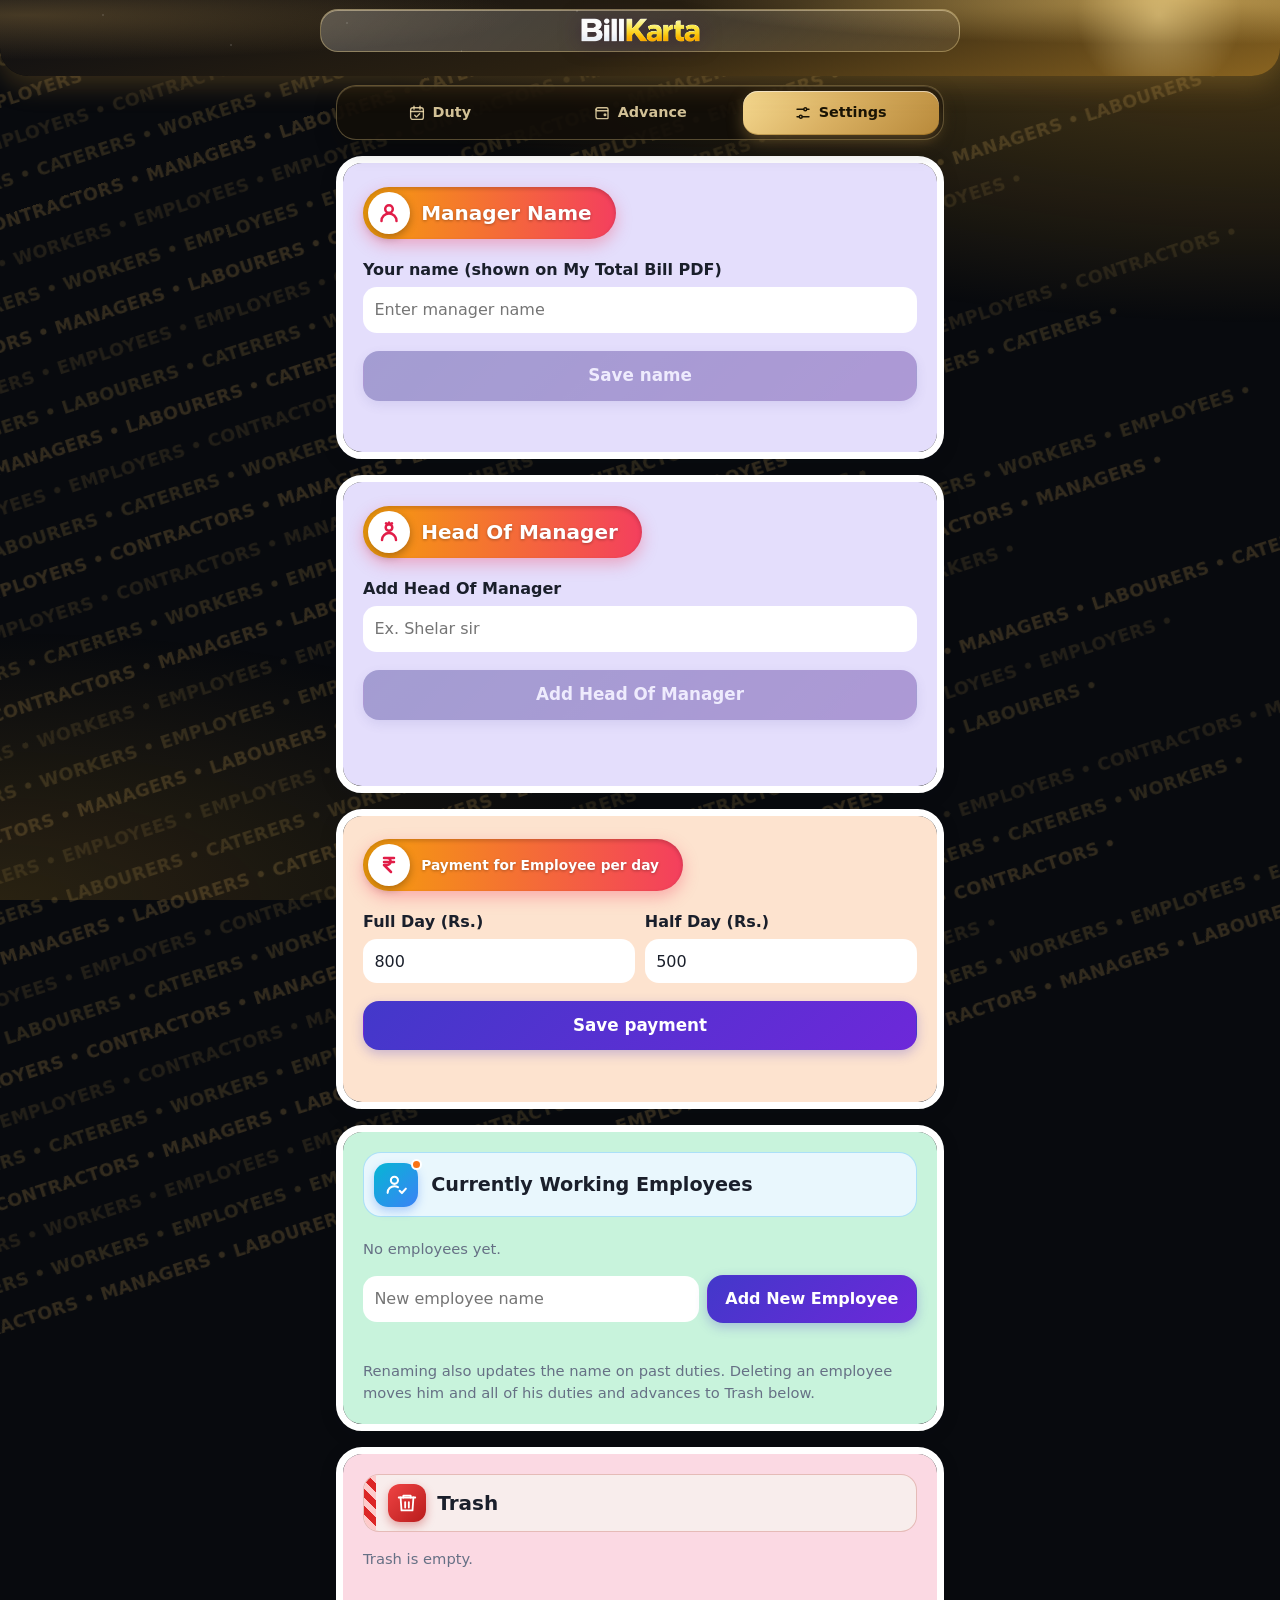
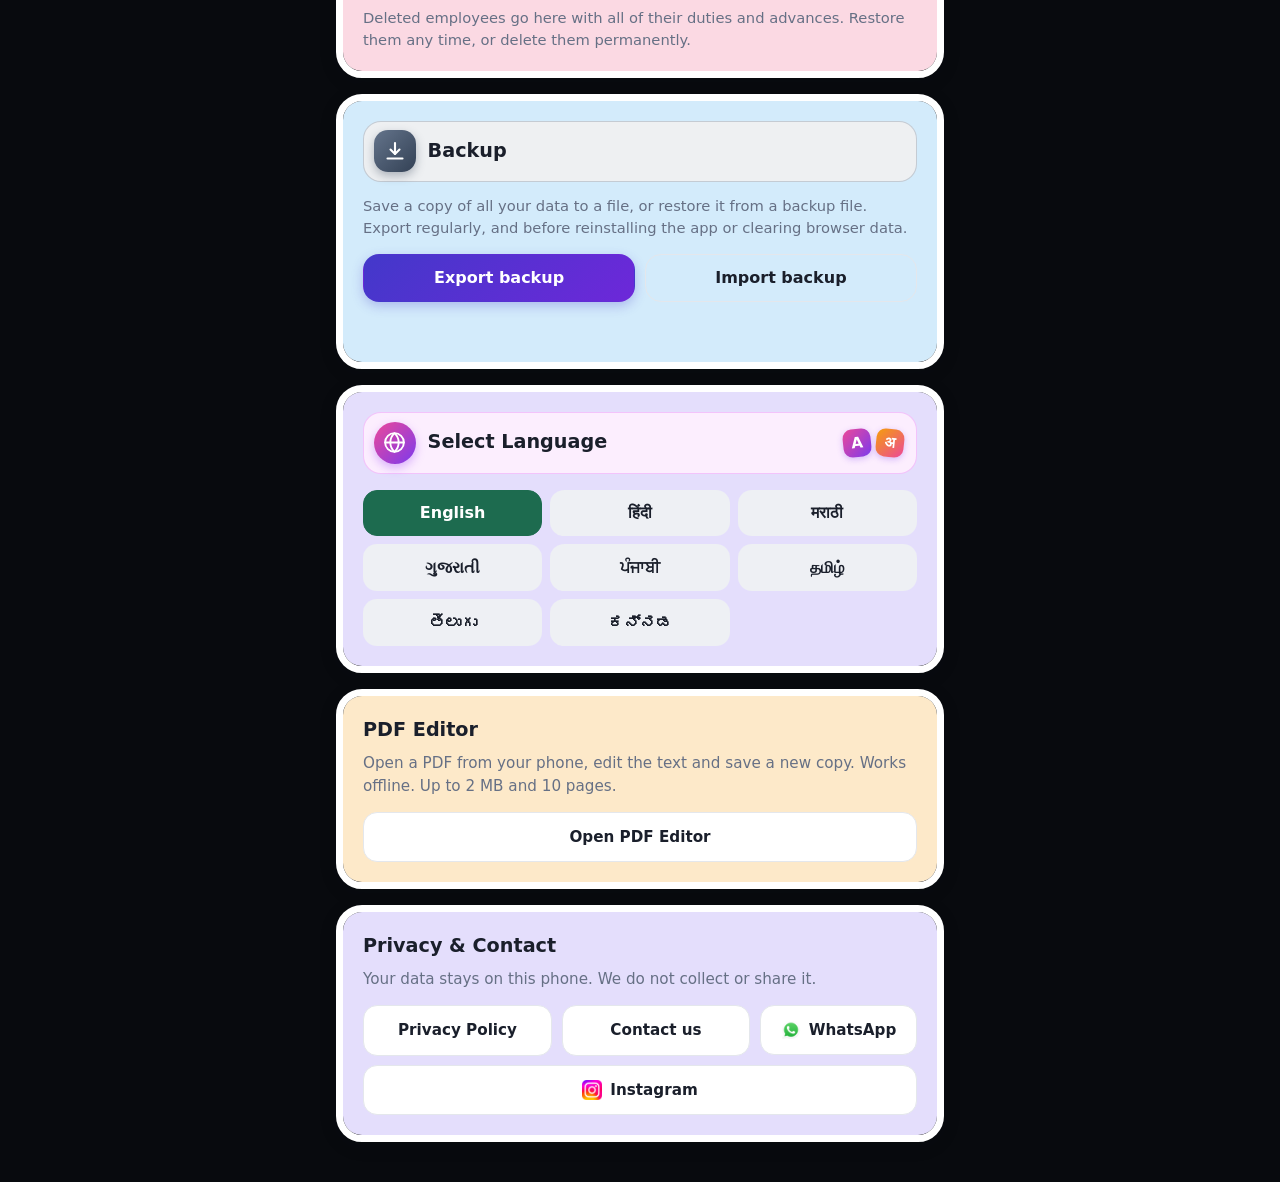
==== commit c5fc3604: "Payment for Employee per day heading, WhatsApp + Instagram buttons in Privacy & Contact Co-Authored-" ====
--- a/app/src/main/assets/www/forall/index.html
+++ b/app/src/main/assets/www/forall/index.html
@@ -521,7 +521,7 @@
 .bk-n.pop{animation:bkPop .2s ease-out}
 @keyframes bkPop{0%{transform:scale(.8)}60%{transform:scale(1.12)}100%{transform:scale(1)}}
 @media (prefers-reduced-motion:reduce){.bk-n.pop{animation:none}}
-</style><style>/* BK-DETAILS-SCROLL */#details{scroll-margin-top:96px}</style><style>/* BK-HEADS */.hmtag{margin-top:4px;font-size:11px;font-weight:600;color:#4338ca;line-height:1.2;word-break:break-word}.hmtick{display:none;position:absolute;right:12px;top:50%;transform:translateY(-50%);width:28px;height:28px;border-radius:50%;background:#16a34a;align-items:center;justify-content:center;pointer-events:none}.hmtick svg{width:17px;height:17px;fill:none;stroke:#fff;stroke-width:3.4;stroke-linecap:round;stroke-linejoin:round}.hmon .hmtick{display:flex}.hmon .hmchev{display:none}.hmon>input{border:2px solid #16a34a !important;padding-right:52px !important}#hbsug .hbs{background:#fff;border-radius:16px;margin-top:6px;box-shadow:0 8px 24px rgba(40,30,120,.25);overflow:hidden}#hbsug .hbi{display:flex;align-items:center;gap:10px;padding:11px 14px;font-weight:600;color:#1b1b2f;cursor:pointer;border-top:1px solid #eee}#hbsug .hbi:first-child{border-top:0}#hbsug .hbi i{width:30px;height:30px;border-radius:50%;background:linear-gradient(135deg,#4338ca,#6d28d9);color:#fff;display:flex;align-items:center;justify-content:center;font-size:13px;font-style:normal;flex:none}</style><style>/* BK-LOCK */.lkb{display:grid;place-items:center;width:28px;height:28px;margin-top:6px;padding:0;border:0;border-radius:50%;background:#b45309;color:#fff;cursor:pointer}.lkb.open{background:#16a34a}.lkb svg{width:16px;height:16px;fill:none;stroke:currentColor;stroke-width:2.6;stroke-linecap:round;stroke-linejoin:round}tr.lkd .acts .ibtn{opacity:.4}#lktoast{position:fixed;left:50%;bottom:86px;transform:translateX(-50%);z-index:9999;max-width:88vw;background:#111827;color:#fff;padding:.6rem 1rem;border-radius:999px;font-size:.85rem;font-weight:600;text-align:center;box-shadow:0 6px 16px rgba(0,0,0,.35);opacity:0;pointer-events:none;transition:opacity .2s}#lktoast.on{opacity:1}[data-i18n="rates"].ratesh-t{font-size:1.02rem}.seg input:disabled:not(:checked)+span{opacity:.4;cursor:not-allowed}.seg input:disabled+span{cursor:default}</style></head>
+</style><style>/* BK-DETAILS-SCROLL */#details{scroll-margin-top:96px}</style><style>/* BK-HEADS */.hmtag{margin-top:4px;font-size:11px;font-weight:600;color:#4338ca;line-height:1.2;word-break:break-word}.hmtick{display:none;position:absolute;right:12px;top:50%;transform:translateY(-50%);width:28px;height:28px;border-radius:50%;background:#16a34a;align-items:center;justify-content:center;pointer-events:none}.hmtick svg{width:17px;height:17px;fill:none;stroke:#fff;stroke-width:3.4;stroke-linecap:round;stroke-linejoin:round}.hmon .hmtick{display:flex}.hmon .hmchev{display:none}.hmon>input{border:2px solid #16a34a !important;padding-right:52px !important}#hbsug .hbs{background:#fff;border-radius:16px;margin-top:6px;box-shadow:0 8px 24px rgba(40,30,120,.25);overflow:hidden}#hbsug .hbi{display:flex;align-items:center;gap:10px;padding:11px 14px;font-weight:600;color:#1b1b2f;cursor:pointer;border-top:1px solid #eee}#hbsug .hbi:first-child{border-top:0}#hbsug .hbi i{width:30px;height:30px;border-radius:50%;background:linear-gradient(135deg,#4338ca,#6d28d9);color:#fff;display:flex;align-items:center;justify-content:center;font-size:13px;font-style:normal;flex:none}</style><style>/* BK-LOCK */.lkb{display:grid;place-items:center;width:28px;height:28px;margin-top:6px;padding:0;border:0;border-radius:50%;background:#b45309;color:#fff;cursor:pointer}.lkb.open{background:#16a34a}.lkb svg{width:16px;height:16px;fill:none;stroke:currentColor;stroke-width:2.6;stroke-linecap:round;stroke-linejoin:round}tr.lkd .acts .ibtn{opacity:.4}#lktoast{position:fixed;left:50%;bottom:86px;transform:translateX(-50%);z-index:9999;max-width:88vw;background:#111827;color:#fff;padding:.6rem 1rem;border-radius:999px;font-size:.85rem;font-weight:600;text-align:center;box-shadow:0 6px 16px rgba(0,0,0,.35);opacity:0;pointer-events:none;transition:opacity .2s}#lktoast.on{opacity:1}[data-i18n="rates"].ratesh-t{font-size:.86rem}.seg input:disabled:not(:checked)+span{opacity:.4;cursor:not-allowed}.seg input:disabled+span{cursor:default}</style><style>/* BK-SOCIAL */#aboutcard .about-actions a.soc{display:flex;align-items:center;justify-content:center;gap:.5rem;height:50px;padding:0;box-sizing:border-box}#aboutcard .about-actions a.soc img{width:20px;height:20px;display:block}</style></head>
 <body>
 <div id="offline" role="alertdialog" aria-modal="true" aria-labelledby="offt" hidden>
   <div class="off-card">
@@ -662,7 +662,7 @@
       <div id="hmlist" style="margin-top:.9rem"></div>
     </div>
     <div class="card">
-      <h2 class="ratesh"><span class="ratesh-ic" aria-hidden="true"><svg viewBox="0 0 24 24"><path d="M7 5h10M7 9h10M7 5h3.2a3.5 3.5 0 010 7H7l7 7"/></svg></span><span class="ratesh-t" data-i18n="rates">Payment Per Duty</span><span class="ratesh-orn" aria-hidden="true"></span></h2>
+      <h2 class="ratesh"><span class="ratesh-ic" aria-hidden="true"><svg viewBox="0 0 24 24"><path d="M7 5h10M7 9h10M7 5h3.2a3.5 3.5 0 010 7H7l7 7"/></svg></span><span class="ratesh-t" data-i18n="rates">Payment for Employee per day</span><span class="ratesh-orn" aria-hidden="true"></span></h2>
       <div class="rrow">
         <div>
           <label for="rfull" style="margin-top:0" data-i18n="full_rate">Full Day (Rs.)</label>
@@ -729,7 +729,7 @@
       <div class="about-actions">
         <a href="https://earlylike.github.io/billkarta-app/privacy.html" data-i18n="about_pp">Privacy Policy</a>
         <a href="mailto:gurulinggaidhankar@gmail.com" data-i18n="about_c">Contact us</a>
-      </div>
+      <a class="soc" href="https://wa.me/919822268544?text=Hello%20BillKarta%2C%20I%20have%20a%20question%20about%20the%20app." rel="noopener"><img src="[data-uri]" alt="" width="20" height="20">WhatsApp</a><a class="soc" href="https://www.instagram.com/billkarta/" rel="noopener"><img src="[data-uri]" alt="" width="20" height="20">Instagram</a></div>
     </div>
 
   </section>
@@ -848,14 +848,14 @@
   var mem = null;
 
   // ---- Languages: English, मराठी, हिंदी ----
-  var I18N = { en: {"lk_msg": "Tap the lock icon to unlock this entry", "lk_unlock": "Unlock this entry", "lk_lock": "Lock this entry", "hadv_title": "My Advance from Head Of Manager", "hadv_hint": "Tap a head to add an advance.", "hadv_for": "Advance from {name}", "hadv_saved": "Advance of {amt} saved from {name}.", "hm_title": "Head Of Manager", "hm_label": "Add Head Of Manager", "hm_ph": "Ex. Shelar sir", "hm_sel": "Select Head Of Manager", "hm_sel_ph": "Example - Shelar sir", "hm_none": "No heads yet. Add names in Settings first.", "hm_pick": "Select a Head Of Manager to see his duties.", "hm_exists": "This head is already in the list.", "hm_edit_t": "Update name", "hm_del_t": "Delete (moves to Trash)", "hm_add": "Add Head Of Manager", "hm_del_q": "Delete this Head Of Manager?", "hm_del_body": "{name} will move to Trash. You can restore it from Trash any time.", "hm_del_btn": "Delete", "dl_mybill": "Download My Total Bill", "mn_title": "Manager Name", "mn_label": "Your name (shown on My Total Bill PDF)", "mn_ph": "Enter manager name", "mn_save": "Save name", "cmp_title": "Check Employee Bill", "cmp_choose": "Choose PDF from phone", "cmp_hint": "Optional, added to the bill", "cmp_dl": "Download PDF", "cmp_pick_emp": "Select an employee first.", "cmp_pick_pdf": "Choose a PDF first.", "cmp_unread": "Couldn’t read this PDF. Use a PDF made by BillKarta.", "cmp_wrong": "This PDF is for “{pdf}”, not “{emp}”. Choose the right PDF.", "cmp_noname": "The name in this PDF couldn’t be read, so it was compared with {emp}.", "cmp_read_err": "Couldn’t read that file. Try again.", "cmp_bill_h": "Correct bill (from your records)", "cmp_close": "Close", "cmp_note": "Note: Choose {emp} PDF bill.", "complete_bill": "Complete Bill", "adv_subtracted": "(Advance has been subtracted.)","off_title": "No internet connection", "off_body": "Please check your Wi-Fi or mobile data. BillKarta will open automatically as soon as you are back online.", "off_retry": "Try again", "off_wait": "Waiting for connection…","combo_limit":"{name} can’t have 3 Half Days and a Full Day on the same date. With a Full Day, at most 2 Half Days are allowed.","full_half_clash":"{name} already has a Half Day on this date, so a Full Day can’t be added. Remove or change the Half Days first.","half_limit":"{name} already has {max} Half Days on this date. {max} is the most allowed in one day.","backup": "Backup", "bk_hint": "Save a copy of all your data to a file, or restore it from a backup file. Export regularly, and before reinstalling the app or clearing browser data.", "bk_export": "Export backup", "bk_import": "Import backup", "bk_dl": "Download file", "bk_exported": "Backup ready: {name}. If the download did not start, use the buttons below.", "bk_fail": "Could not create the backup.", "bk_bad_file": "This is not a valid backup file. Nothing was changed.", "bk_read_fail": "Could not read the file. Nothing was changed.", "bk_confirm_q": "Replace all data?", "bk_confirm_body": "Backup from {date}: {emps} employees, {duties} duties, {advs} advances. This will replace everything currently on this page.", "bk_replace": "Replace data", "bk_done": "Backup imported.", "bk_undo": "Undo import", "bk_undone": "Import undone. Your previous data is back.","title":"Work Dashboard","tab_duty":"Duty","tab_adv":"Advance","tab_set":"Settings","add_duty":"Add Duty","date":"Date","location":"Location","loc_ph": "Enter Location or Work", "location_work": "Location/Work", "about_t": "Privacy & Contact", "about_p": "Your data stays on this phone. We do not collect or share it.", "about_pp": "Privacy Policy", "about_c": "Contact us", "pdf_t": "PDF Editor", "pdf_p": "Open a PDF from your phone, edit the text and save a new copy. Works offline. Up to 2 MB and 10 pages.", "pdf_b": "Open PDF Editor","duty_type":"Duty type","full_day":"Full Day","half_day":"Half Day","who":"Who did the duty","no_emp_first":"No employees yet. Add names in Settings first.","save_duty":"Save duty","saved_duties":"Saved duties","bill":"Make Employee's Bill","bill_search":"Enter Employee Name","employee_name":"Employee name","bname_ph":"Type employee name","rates": "Payment Per Duty","full_rate":"Full Day (Rs.)","half_rate":"Half Day (Rs.)","save_rates": "Save payment","employees":"Employees","new_name":"New employee name","add":"Add New Employee","hint_emps":"Renaming also updates the name on past duties. Deleting an employee moves him and all of his duties and advances to Trash below.","trash":"Trash","empty_trash":"Empty trash","hint_trash":"Deleted employees go here with all of their duties and advances. Restore them any time, or delete them permanently.","all_emps":"All employees","tap_name":"Tap a name to add an advance.","upd_duty":"Update duty","cancel":"Cancel","save_changes":"Save changes","advance":"Advance","amount":"Amount (Rs.)","amount_ph":"e.g. 500","save_adv":"Save advance","prev_adv":"Previous advances","upd_emp_name":"Update employee","update":"Update","rs":"Rs.","no_emp_adv":"No employees yet. Add names in Settings.","advance_for":"Advance for {name}","total":"Total","del_adv":"Delete advance","del_adv_q":"Delete advance?","del_adv_body":"{amt} on {date} will be deleted. This can’t be undone.","delete":"Delete","choose_date":"Choose a date.","enter_location":"Enter a location.","select_emp":"Select at least one employee.","enter_amount":"Enter an amount greater than 0.","adv_saved":"Advance of {amt} saved for {name}.","full_clash":"{name} already has a Full Day on this date. Only one Full Day is allowed per employee per day.","half_clash":"{name} already has a Full Day on this date, so a Half Day can’t be added.","saved":"Saved.","saved_blocked":"Saved for now, but this browser blocked storage, so it may be lost when you close the page.","employee":"Employee","fd":"FD","hd":"HD","duty":"Duty","actions":"Actions","upd_duty_t":"Update this duty","del_duty_t":"Delete this duty","no_duties":"No duties saved yet.","del_duty_q":"Delete this duty?","del_duty_body":"This duty entry will be removed from the log.","upd_duty_q":"Update this duty?","upd_duty_body":"Save your changes to this duty entry?","name_empty":"Name can’t be empty.","no_change":"No change to save.","name_exists":"That name already exists.","upd_name_q":"Update name?","upd_name_body":"Change “{old}” to “{new}”? Past duties will show the new name.","name_updated":"Name updated.","moved_trash":"{name} moved to Trash.","name_clash_restore":"An employee named “{name}” already exists. Rename or delete that one first.","restore_q":"Restore {name}?","restore_body":"He will be added back with {d} and {a}.","restore":"Restore","restored":"{name} restored.","purge_q":"Delete {name} permanently?","purge_body":"All of their duties and advances will be deleted for good. This can’t be undone.","delete_forever":"Delete forever","deleted_perm":"Deleted permanently.","trash_empty":"Trash is empty.","del_perm_t":"Delete permanently","deleted_on":"deleted {date}","empty_trash_q":"Empty Trash?","empty_trash_body":"Everything in Trash will be deleted permanently. This can’t be undone.","trash_emptied":"Trash emptied.","duty_1":"{n} duty","duty_n":"{n} duties","adv_1":"{n} advance","adv_n":"{n} advances","no_emp":"No employees yet.","upd_name":"Update name","del_emp":"Delete employee","move_trash_q":"Move {name} to Trash?","move_trash_body":"This employee and all of their duties and advances will be moved to Trash in Settings. You can restore them later.","move_trash":"Move to Trash","enter_name":"Enter a name.","added":"Added.","no_match":"No matching employee","pdf_nolib":"The PDF tool couldn’t load. Check your connection and reload the page.","half_days":"Half Days","full_days":"Full Days","advanced":"Advanced","final_pay":"Final Payment","fd_hd_count":"{fd} FD, {hd} HD","gen_pdf":"Generate PDF","no_duties_for":"No duties found for {name}.","dl_pdf":"Download PDF","open_pdf":"Open PDF","share":"Share","pdf_ready":"PDF ready. If the download didn’t start, tap Download PDF or Open PDF below.","pdf_fail":"Automatic download didn’t work. Tap Download PDF or Open PDF below, or open this page in Chrome or Safari.","pdf_saved":"PDF saved.","dl_cancel":"Download cancelled.","rates_invalid":"Enter valid amounts for both rates.","upd_rates_q":"Update rates?","upd_rates_body":"Full Day {full} and Half Day {half}. Save these rates?","rates_updated":"Rates updated.","emp_details":"My Total Bill","pending":"Pending payment","emp_rate_hint":"Leave a rate empty to use the default from the Rates section.","emp_updated":"Employee updated.","upd_emp_rates_body":"Set rates for “{name}”: Full Day {full}, Half Day {half}? Bills for this employee will use these rates.","emp_working":"Currently Working Employees","new_entry":"NEW ENTRY","bill_adv":"Advance paid","bill_net":"Total Bill","final_bill":"Final Bill"},
-    mr: {"lk_msg": "ही नोंद अनलॉक करण्यासाठी लॉक आयकॉनवर टॅप करा", "lk_unlock": "नोंद अनलॉक करा", "lk_lock": "नोंद लॉक करा", "hadv_title": "हेड ऑफ मॅनेजरकडून माझी उचल", "hadv_hint": "उचल नोंदवण्यासाठी हेडवर टॅप करा.", "hadv_for": "{name} यांच्याकडून उचल", "hadv_saved": "{name} यांच्याकडून {amt} उचल जतन झाली.", "hm_title": "हेड ऑफ मॅनेजर", "hm_label": "हेड ऑफ मॅनेजर जोडा", "hm_ph": "उदा. शेलार सर", "hm_sel": "हेड ऑफ मॅनेजर निवडा", "hm_sel_ph": "उदाहरण - शेलार सर", "hm_none": "अजून कोणीही हेड नाही. आधी सेटिंग्जमध्ये नावे जोडा.", "hm_pick": "त्यांच्या ड्युटी पाहण्यासाठी हेड ऑफ मॅनेजर निवडा.", "hm_exists": "हे हेड आधीच यादीत आहे.", "hm_edit_t": "नाव अपडेट करा", "hm_del_t": "हटवा (ट्रॅशमध्ये जाईल)", "hm_add": "हेड ऑफ मॅनेजर जोडा", "hm_del_q": "हे हेड ऑफ मॅनेजर हटवायचे?", "hm_del_body": "{name} ट्रॅशमध्ये जाईल. तुम्ही ते कधीही ट्रॅशमधून परत आणू शकता.", "hm_del_btn": "हटवा", "dl_mybill": "माझे एकूण बिल डाउनलोड करा", "mn_title": "मॅनेजरचे नाव", "mn_label": "तुमचे नाव (माझे एकूण बिल PDF वर दिसेल)", "mn_ph": "मॅनेजरचे नाव लिहा", "mn_save": "नाव सेव्ह करा", "cmp_title": "कर्मचारीचे बिल तपासा", "cmp_choose": "फोनमधून PDF निवडा", "cmp_hint": "ऐच्छिक, बिलात जोडली जाईल", "cmp_dl": "PDF डाउनलोड करा", "cmp_pick_emp": "आधी कर्मचारी निवडा.", "cmp_pick_pdf": "आधी PDF निवडा.", "cmp_unread": "ही PDF वाचता आली नाही. BillKarta ने बनवलेली PDF वापरा.", "cmp_wrong": "ही PDF “{pdf}” ची आहे, “{emp}” ची नाही. योग्य PDF निवडा.", "cmp_noname": "या PDF मधील नाव वाचता आले नाही, म्हणून {emp} शी तुलना केली.", "cmp_read_err": "ती फाइल वाचता आली नाही. पुन्हा प्रयत्न करा.", "cmp_bill_h": "बरोबर बिल (तुमच्या नोंदींनुसार)", "cmp_close": "बंद करा", "cmp_note": "टीप: {emp} यांचे PDF बिल निवडा.", "complete_bill": "संपूर्ण बिल", "adv_subtracted": "(उचल वजा केली आहे.)","off_title": "इंटरनेट कनेक्शन नाही", "off_body": "कृपया तुमचा वाय-फाय किंवा मोबाइल डेटा तपासा. इंटरनेट परत येताच BillKarta आपोआप उघडेल.", "off_retry": "पुन्हा प्रयत्न करा", "off_wait": "कनेक्शनची वाट पाहत आहे…","combo_limit":"{name} ला एका तारखेला 3 अर्धे दिवस आणि एक पूर्ण दिवस असे एकत्र घेता येत नाही. पूर्ण दिवसासोबत जास्तीत जास्त 2 अर्धे दिवस चालतात.","full_half_clash":"{name} चा या तारखेला आधीच अर्धा दिवस आहे, म्हणून पूर्ण दिवस जोडता येत नाही. आधी अर्धे दिवस काढा किंवा बदला.","half_limit":"{name} चे या तारखेला आधीच {max} अर्धे दिवस आहेत. एका तारखेला जास्तीत जास्त {max} च चालतात.","backup": "बॅकअप", "bk_hint": "तुमच्या सर्व डेटाची प्रत फाइलमध्ये साठवा, किंवा बॅकअप फाइलमधून परत आणा. नियमितपणे एक्सपोर्ट करा, तसेच अ‍ॅप पुन्हा इन्स्टॉल करण्यापूर्वी किंवा ब्राउझर डेटा साफ करण्यापूर्वी.", "bk_export": "बॅकअप एक्सपोर्ट करा", "bk_import": "बॅकअप इम्पोर्ट करा", "bk_dl": "फाइल डाउनलोड करा", "bk_exported": "बॅकअप तयार आहे: {name}. डाउनलोड सुरू झाले नसेल तर खालील बटणे वापरा.", "bk_fail": "बॅकअप तयार करता आला नाही.", "bk_bad_file": "ही योग्य बॅकअप फाइल नाही. काहीही बदलले नाही.", "bk_read_fail": "फाइल वाचता आली नाही. काहीही बदलले नाही.", "bk_confirm_q": "सर्व डेटा बदलायचा?", "bk_confirm_body": "{date} चा बॅकअप: {emps} कर्मचारी, {duties} ड्युटी, {advs} उचल. यामुळे या पेजवरील सध्याचा सर्व डेटा बदलला जाईल.", "bk_replace": "डेटा बदला", "bk_done": "बॅकअप इम्पोर्ट झाला.", "bk_undo": "इम्पोर्ट मागे घ्या", "bk_undone": "इम्पोर्ट मागे घेतला. तुमचा आधीचा डेटा परत आला आहे.","title":"वर्क डॅशबोर्ड","tab_duty":"ड्युटी","tab_adv":"उचल","tab_set":"सेटिंग्ज","add_duty":"ड्युटी जोडा","date":"तारीख","location":"ठिकाण","loc_ph": "ठिकाण किंवा काम लिहा", "location_work": "ठिकाण/काम", "about_t": "गोपनीयता आणि संपर्क", "about_p": "तुमचा डेटा याच फोनमध्ये राहतो. आम्ही तो गोळा किंवा शेअर करत नाही.", "about_pp": "गोपनीयता धोरण", "about_c": "आमच्याशी संपर्क साधा", "pdf_t": "पीडीएफ एडिटर", "pdf_p": "फोनमधील PDF उघडा, मजकूर बदला आणि नवीन प्रत जतन करा. ऑफलाइन चालते. कमाल 2 MB आणि 10 पाने.", "pdf_b": "PDF एडिटर उघडा","duty_type":"ड्युटीचा प्रकार","full_day":"पूर्ण दिवस","half_day":"अर्धा दिवस","who":"ड्युटी कोणी केली","no_emp_first":"अजून कर्मचारी नाहीत. आधी सेटिंग्जमध्ये नावे जोडा.","save_duty":"ड्युटी जतन करा","saved_duties":"जतन केलेल्या ड्युट्या","bill":"कर्मचारीचे बिल तयार करा","bill_search":"कर्मचाऱ्याचे नाव टाका","employee_name":"कर्मचाऱ्याचे नाव","bname_ph":"कर्मचाऱ्याचे नाव टाइप करा","rates": "प्रति ड्यूटी पेमेंट","full_rate":"पूर्ण दिवस (रु.)","half_rate":"अर्धा दिवस (रु.)","save_rates": "पेमेंट सेव्ह करा","employees":"कर्मचारी","new_name":"नवीन कर्मचाऱ्याचे नाव","add":"नवीन कर्मचारी जोडा","hint_emps":"नाव बदलल्यास जुन्या ड्युट्यांमधील नावही बदलते. कर्मचारी हटवल्यास त्याच्या सर्व ड्युट्या व उचल खालील कचरापेटीत जातात.","trash":"कचरापेटी","empty_trash":"कचरापेटी रिकामी करा","hint_trash":"हटवलेले कर्मचारी त्यांच्या सर्व ड्युट्या व उचलसह येथे येतात. त्यांना केव्हाही परत आणा किंवा कायमचे हटवा.","all_emps":"सर्व कर्मचारी","tap_name":"उचल नोंदवण्यासाठी नावावर टॅप करा.","upd_duty":"ड्युटी बदला","cancel":"रद्द करा","save_changes":"बदल जतन करा","advance":"उचल","amount":"रक्कम (रु.)","amount_ph":"उदा. 500","save_adv":"उचल जतन करा","prev_adv":"आधीची उचल","upd_emp_name":"कर्मचाऱ्याची माहिती अपडेट करा","update":"बदला","rs":"रु.","no_emp_adv":"अजून कर्मचारी नाहीत. सेटिंग्जमध्ये नावे जोडा.","advance_for":"{name} ची उचल","total":"एकूण","del_adv":"उचल हटवा","del_adv_q":"उचल हटवायची?","del_adv_body":"{date} रोजीची {amt} हटवली जाईल. हे परत करता येणार नाही.","delete":"हटवा","choose_date":"तारीख निवडा.","enter_location":"ठिकाण लिहा.","select_emp":"किमान एक कर्मचारी निवडा.","enter_amount":"0 पेक्षा जास्त रक्कम लिहा.","adv_saved":"{name} साठी {amt} उचल जतन झाली.","full_clash":"{name} ची या तारखेला आधीच पूर्ण दिवस ड्युटी आहे. एका कर्मचाऱ्याला एका दिवशी फक्त एक पूर्ण दिवस चालतो.","half_clash":"{name} ची या तारखेला आधीच पूर्ण दिवस ड्युटी आहे, त्यामुळे अर्धा दिवस जोडता येत नाही.","saved":"जतन झाले.","saved_blocked":"सध्या जतन झाले, पण या ब्राउझरने स्टोरेज बंद केले आहे, त्यामुळे पेज बंद केल्यावर माहिती जाऊ शकते.","employee":"कर्मचारी","fd":"पूर्ण","hd":"अर्धा","duty":"ड्युटी","actions":"क्रिया","upd_duty_t":"ही ड्युटी बदला","del_duty_t":"ही ड्युटी हटवा","no_duties":"अजून ड्युट्या जतन केलेल्या नाहीत.","del_duty_q":"ही ड्युटी हटवायची?","del_duty_body":"ही ड्युटीची नोंद नोंदवहीतून काढली जाईल.","upd_duty_q":"ही ड्युटी बदलायची?","upd_duty_body":"या ड्युटीतील बदल जतन करायचे?","name_empty":"नाव रिकामे असू शकत नाही.","no_change":"जतन करण्यासाठी काही बदल नाही.","name_exists":"हे नाव आधीच आहे.","upd_name_q":"नाव बदलायचे?","upd_name_body":"“{old}” हे नाव “{new}” असे बदलायचे? जुन्या ड्युट्यांमध्येही नवीन नाव दिसेल.","name_updated":"नाव बदलले.","moved_trash":"{name} कचरापेटीत हलवले.","name_clash_restore":"“{name}” नावाचा कर्मचारी आधीच आहे. आधी त्याचे नाव बदला किंवा तो हटवा.","restore_q":"{name} परत आणायचे?","restore_body":"{d} आणि {a} सह त्याला परत जोडले जाईल.","restore":"परत आणा","restored":"{name} परत आणले.","purge_q":"{name} कायमचे हटवायचे?","purge_body":"त्याच्या सर्व ड्युट्या व उचल कायमच्या हटवल्या जातील. हे परत करता येणार नाही.","delete_forever":"कायमचे हटवा","deleted_perm":"कायमचे हटवले.","trash_empty":"कचरापेटी रिकामी आहे.","del_perm_t":"कायमचे हटवा","deleted_on":"{date} रोजी हटवले","empty_trash_q":"कचरापेटी रिकामी करायची?","empty_trash_body":"कचरापेटीतील सर्व काही कायमचे हटवले जाईल. हे परत करता येणार नाही.","trash_emptied":"कचरापेटी रिकामी केली.","duty_1":"{n} ड्युटी","duty_n":"{n} ड्युट्या","adv_1":"{n} उचल","adv_n":"{n} उचल","no_emp":"अजून कर्मचारी नाहीत.","upd_name":"नाव बदला","del_emp":"कर्मचारी हटवा","move_trash_q":"{name} ला कचरापेटीत हलवायचे?","move_trash_body":"या कर्मचाऱ्याच्या सर्व ड्युट्या व उचल सेटिंग्जमधील कचरापेटीत हलवल्या जातील. नंतर परत आणता येतील.","move_trash":"कचरापेटीत हलवा","enter_name":"नाव लिहा.","added":"जोडले.","no_match":"असा कर्मचारी सापडला नाही","pdf_nolib":"PDF साधन लोड झाले नाही. इंटरनेट तपासा आणि पेज पुन्हा उघडा.","half_days":"अर्धे दिवस","full_days":"पूर्ण दिवस","advanced":"उचल","final_pay":"अंतिम देय रक्कम","fd_hd_count":"{fd} पूर्ण, {hd} अर्धा","gen_pdf":"PDF तयार करा","no_duties_for":"{name} साठी ड्युट्या सापडल्या नाहीत.","dl_pdf":"PDF डाउनलोड करा","open_pdf":"PDF उघडा","share":"शेअर करा","pdf_ready":"PDF तयार आहे. डाउनलोड सुरू झाले नसेल तर खालील “PDF डाउनलोड करा” किंवा “PDF उघडा” वर टॅप करा.","pdf_fail":"आपोआप डाउनलोड झाले नाही. खालील “PDF डाउनलोड करा” किंवा “PDF उघडा” वर टॅप करा, किंवा हे पेज Chrome किंवा Safari मध्ये उघडा.","pdf_saved":"PDF जतन झाली.","dl_cancel":"डाउनलोड रद्द केले.","rates_invalid":"दोन्ही दरांसाठी योग्य रक्कम लिहा.","upd_rates_q":"दर बदलायचे?","upd_rates_body":"पूर्ण दिवस {full} आणि अर्धा दिवस {half}. हे दर जतन करायचे?","rates_updated":"दर बदलले.","emp_details":"माझे एकूण बिल","pending":"प्रलंबित रक्कम","emp_rate_hint":"दर रिकामा ठेवल्यास ‘दर’ विभागातील सामान्य दर वापरला जाईल.","emp_updated":"कर्मचाऱ्याची माहिती अपडेट केली.","upd_emp_rates_body":"“{name}” साठी दर ठरवायचे: पूर्ण दिवस {full}, अर्धा दिवस {half}? या कर्मचाऱ्याचे बिल या दरांनी होईल.","emp_working":"सध्या कार्यरत कर्मचारी","new_entry":"नवीन नोंद","bill_adv":"दिलेली उचल","bill_net":"एकूण बिल","final_bill":"अंतिम बिल"},
-    hi: {"lk_msg": "इस एंट्री को खोलने के लिए लॉक आइकन पर टैप करें", "lk_unlock": "एंट्री अनलॉक करें", "lk_lock": "एंट्री लॉक करें", "hadv_title": "हेड ऑफ मैनेजर से मेरा एडवांस", "hadv_hint": "एडवांस जोड़ने के लिए हेड पर टैप करें।", "hadv_for": "{name} से एडवांस", "hadv_saved": "{name} से {amt} का एडवांस सेव हो गया।", "hm_title": "हेड ऑफ मैनेजर", "hm_label": "हेड ऑफ मैनेजर जोड़ें", "hm_ph": "उदा. शेलार सर", "hm_sel": "हेड ऑफ मैनेजर चुनें", "hm_sel_ph": "उदाहरण - शेलार सर", "hm_none": "अभी कोई हेड नहीं है। पहले सेटिंग्स में नाम जोड़ें।", "hm_pick": "उसके ड्यूटी देखने के लिए हेड ऑफ मैनेजर चुनें।", "hm_exists": "यह हेड पहले से सूची में है।", "hm_edit_t": "नाम अपडेट करें", "hm_del_t": "हटाएं (ट्रैश में जाएगा)", "hm_add": "हेड ऑफ मैनेजर जोड़ें", "hm_del_q": "इस हेड ऑफ मैनेजर को हटाएं?", "hm_del_body": "{name} ट्रैश में चला जाएगा। आप इसे कभी भी ट्रैश से वापस ला सकते हैं।", "hm_del_btn": "हटाएं", "dl_mybill": "मेरा कुल बिल डाउनलोड करें", "mn_title": "मैनेजर का नाम", "mn_label": "आपका नाम (मेरा कुल बिल PDF पर दिखेगा)", "mn_ph": "मैनेजर का नाम दर्ज करें", "mn_save": "नाम सेव करें", "cmp_title": "कर्मचारी का बिल जांचें", "cmp_choose": "फ़ोन से PDF चुनें", "cmp_hint": "वैकल्पिक, बिल में जोड़ा जाएगा", "cmp_dl": "PDF डाउनलोड करें", "cmp_pick_emp": "पहले कर्मचारी चुनें।", "cmp_pick_pdf": "पहले PDF चुनें।", "cmp_unread": "यह PDF पढ़ा नहीं जा सका। BillKarta से बना PDF इस्तेमाल करें।", "cmp_wrong": "यह PDF “{pdf}” का है, “{emp}” का नहीं। सही PDF चुनें।", "cmp_noname": "इस PDF में नाम पढ़ा नहीं जा सका, इसलिए {emp} से तुलना की गई।", "cmp_read_err": "वह फ़ाइल पढ़ी नहीं जा सकी। फिर कोशिश करें।", "cmp_bill_h": "सही बिल (आपके रिकॉर्ड से)", "cmp_close": "बंद करें", "cmp_note": "नोट: {emp} का PDF बिल चुनें।", "complete_bill": "संपूर्ण बिल", "adv_subtracted": "(एडवांस घटा दिया गया है।)","off_title": "इंटरनेट कनेक्शन नहीं है", "off_body": "कृपया अपना वाई-फ़ाई या मोबाइल डेटा जाँचें। इंटरनेट वापस आते ही BillKarta अपने आप खुल जाएगा।", "off_retry": "फिर कोशिश करें", "off_wait": "कनेक्शन का इंतज़ार…","combo_limit":"{name} एक ही तारीख़ पर 3 आधे दिन और एक पूरा दिन साथ नहीं कर सकते। पूरे दिन के साथ अधिकतम 2 आधे दिन मान्य हैं।","full_half_clash":"{name} का इस तारीख़ पर पहले से आधा दिन है, इसलिए पूरा दिन नहीं जोड़ा जा सकता। पहले आधे दिन हटाएँ या बदलें।","half_limit":"{name} के इस तारीख़ पर पहले से {max} आधे दिन हैं। एक दिन में अधिकतम {max} ही मान्य हैं।","backup": "बैकअप", "bk_hint": "अपने सारे डेटा की एक कॉपी फ़ाइल में सेव करें, या बैकअप फ़ाइल से वापस लाएँ। नियमित रूप से एक्सपोर्ट करें, और ऐप दोबारा इंस्टॉल करने या ब्राउज़र डेटा साफ़ करने से पहले भी।", "bk_export": "बैकअप एक्सपोर्ट करें", "bk_import": "बैकअप इम्पोर्ट करें", "bk_dl": "फ़ाइल डाउनलोड करें", "bk_exported": "बैकअप तैयार है: {name}। डाउनलोड शुरू न हुआ हो तो नीचे के बटन इस्तेमाल करें।", "bk_fail": "बैकअप नहीं बन सका।", "bk_bad_file": "यह सही बैकअप फ़ाइल नहीं है। कुछ भी नहीं बदला गया।", "bk_read_fail": "फ़ाइल पढ़ी नहीं जा सकी। कुछ भी नहीं बदला गया।", "bk_confirm_q": "सारा डेटा बदलना है?", "bk_confirm_body": "{date} का बैकअप: {emps} कर्मचारी, {duties} ड्यूटी, {advs} एडवांस। इससे इस पेज का मौजूदा सारा डेटा बदल जाएगा।", "bk_replace": "डेटा बदलें", "bk_done": "बैकअप इम्पोर्ट हो गया।", "bk_undo": "इम्पोर्ट वापस लें", "bk_undone": "इम्पोर्ट वापस ले लिया गया। आपका पिछला डेटा लौट आया है।","title":"वर्क डैशबोर्ड","tab_duty":"ड्यूटी","tab_adv":"एडवांस","tab_set":"सेटिंग्स","add_duty":"ड्यूटी जोड़ें","date":"तारीख","location":"जगह","loc_ph": "जगह या काम लिखें", "location_work": "जगह/काम", "about_t": "गोपनीयता और संपर्क", "about_p": "आपका डेटा इसी फ़ोन में रहता है। हम इसे इकट्ठा या साझा नहीं करते।", "about_pp": "गोपनीयता नीति", "about_c": "हमसे संपर्क करें", "pdf_t": "पीडीएफ एडिटर", "pdf_p": "अपने फ़ोन से PDF खोलें, टेक्स्ट बदलें और नई कॉपी सेव करें। ऑफ़लाइन चलता है। अधिकतम 2 MB और 10 पेज।", "pdf_b": "PDF एडिटर खोलें","duty_type":"ड्यूटी का प्रकार","full_day":"पूरा दिन","half_day":"आधा दिन","who":"ड्यूटी किसने की","no_emp_first":"अभी कोई कर्मचारी नहीं है। पहले सेटिंग्स में नाम जोड़ें।","save_duty":"ड्यूटी सेव करें","saved_duties":"सेव की गई ड्यूटी","bill":"कर्मचारी का बिल बनाएं","bill_search":"कर्मचारी का नाम दर्ज करें","employee_name":"कर्मचारी का नाम","bname_ph":"कर्मचारी का नाम लिखें","rates": "प्रति ड्यूटी भुगतान","full_rate":"पूरा दिन (रु.)","half_rate":"आधा दिन (रु.)","save_rates": "भुगतान सेव करें","employees":"कर्मचारी","new_name":"नए कर्मचारी का नाम","add":"नया कर्मचारी जोड़ें","hint_emps":"नाम बदलने पर पुरानी ड्यूटी में भी नाम बदल जाता है। कर्मचारी को हटाने पर उसकी सभी ड्यूटी और एडवांस नीचे ट्रैश में चले जाते हैं।","trash":"ट्रैश","empty_trash":"ट्रैश खाली करें","hint_trash":"हटाए गए कर्मचारी अपनी सभी ड्यूटी और एडवांस के साथ यहाँ आते हैं। उन्हें कभी भी वापस लाएँ या हमेशा के लिए हटा दें।","all_emps":"सभी कर्मचारी","tap_name":"एडवांस जोड़ने के लिए नाम पर टैप करें।","upd_duty":"ड्यूटी बदलें","cancel":"रद्द करें","save_changes":"बदलाव सेव करें","advance":"एडवांस","amount":"राशि (रु.)","amount_ph":"जैसे 500","save_adv":"एडवांस सेव करें","prev_adv":"पिछले एडवांस","upd_emp_name":"कर्मचारी की जानकारी अपडेट करें","update":"बदलें","rs":"रु.","no_emp_adv":"अभी कोई कर्मचारी नहीं है। सेटिंग्स में नाम जोड़ें।","advance_for":"{name} का एडवांस","total":"कुल","del_adv":"एडवांस हटाएँ","del_adv_q":"एडवांस हटाएँ?","del_adv_body":"{date} का {amt} हटा दिया जाएगा। इसे वापस नहीं किया जा सकता।","delete":"हटाएँ","choose_date":"तारीख चुनें।","enter_location":"जगह लिखें।","select_emp":"कम से कम एक कर्मचारी चुनें।","enter_amount":"0 से ज़्यादा राशि लिखें।","adv_saved":"{name} के लिए {amt} का एडवांस सेव हो गया।","full_clash":"{name} की इस तारीख पर पहले से पूरे दिन की ड्यूटी है। एक कर्मचारी के लिए एक दिन में केवल एक पूरा दिन मान्य है।","half_clash":"{name} की इस तारीख पर पहले से पूरे दिन की ड्यूटी है, इसलिए आधा दिन नहीं जोड़ सकते।","saved":"सेव हो गया।","saved_blocked":"अभी सेव हुआ, लेकिन इस ब्राउज़र ने स्टोरेज रोक दिया है, इसलिए पेज बंद करने पर जानकारी जा सकती है।","employee":"कर्मचारी","fd":"पूरा","hd":"आधा","duty":"ड्यूटी","actions":"क्रियाएँ","upd_duty_t":"यह ड्यूटी बदलें","del_duty_t":"यह ड्यूटी हटाएँ","no_duties":"अभी कोई ड्यूटी सेव नहीं है।","del_duty_q":"यह ड्यूटी हटाएँ?","del_duty_body":"यह ड्यूटी की एंट्री रजिस्टर से हटा दी जाएगी।","upd_duty_q":"यह ड्यूटी बदलें?","upd_duty_body":"इस ड्यूटी के बदलाव सेव करें?","name_empty":"नाम खाली नहीं हो सकता।","no_change":"सेव करने के लिए कोई बदलाव नहीं है।","name_exists":"यह नाम पहले से मौजूद है।","upd_name_q":"नाम बदलें?","upd_name_body":"“{old}” को “{new}” में बदलें? पुरानी ड्यूटी में भी नया नाम दिखेगा।","name_updated":"नाम बदल दिया गया।","moved_trash":"{name} को ट्रैश में डाल दिया गया।","name_clash_restore":"“{name}” नाम का कर्मचारी पहले से मौजूद है। पहले उसका नाम बदलें या उसे हटाएँ।","restore_q":"{name} को वापस लाएँ?","restore_body":"उसे {d} और {a} के साथ वापस जोड़ दिया जाएगा।","restore":"वापस लाएँ","restored":"{name} वापस आ गया।","purge_q":"{name} को हमेशा के लिए हटाएँ?","purge_body":"उसकी सभी ड्यूटी और एडवांस हमेशा के लिए हट जाएँगे। इसे वापस नहीं किया जा सकता।","delete_forever":"हमेशा के लिए हटाएँ","deleted_perm":"हमेशा के लिए हटा दिया गया।","trash_empty":"ट्रैश खाली है।","del_perm_t":"हमेशा के लिए हटाएँ","deleted_on":"{date} को हटाया गया","empty_trash_q":"ट्रैश खाली करें?","empty_trash_body":"ट्रैश में मौजूद सब कुछ हमेशा के लिए हट जाएगा। इसे वापस नहीं किया जा सकता।","trash_emptied":"ट्रैश खाली कर दिया गया।","duty_1":"{n} ड्यूटी","duty_n":"{n} ड्यूटी","adv_1":"{n} एडवांस","adv_n":"{n} एडवांस","no_emp":"अभी कोई कर्मचारी नहीं है।","upd_name":"नाम बदलें","del_emp":"कर्मचारी हटाएँ","move_trash_q":"{name} को ट्रैश में डालें?","move_trash_body":"इस कर्मचारी की सभी ड्यूटी और एडवांस सेटिंग्स के ट्रैश में चले जाएँगे। बाद में इन्हें वापस लाया जा सकता है।","move_trash":"ट्रैश में डालें","enter_name":"नाम लिखें।","added":"जोड़ दिया गया।","no_match":"ऐसा कोई कर्मचारी नहीं मिला","pdf_nolib":"PDF टूल लोड नहीं हो सका। इंटरनेट जाँचें और पेज दोबारा खोलें।","half_days":"आधे दिन","full_days":"पूरे दिन","advanced":"एडवांस","final_pay":"अंतिम भुगतान","fd_hd_count":"{fd} पूरा, {hd} आधा","gen_pdf":"PDF बनाएँ","no_duties_for":"{name} के लिए कोई ड्यूटी नहीं मिली।","dl_pdf":"PDF डाउनलोड करें","open_pdf":"PDF खोलें","share":"शेयर करें","pdf_ready":"PDF तैयार है। अगर डाउनलोड शुरू नहीं हुआ तो नीचे “PDF डाउनलोड करें” या “PDF खोलें” पर टैप करें।","pdf_fail":"अपने-आप डाउनलोड नहीं हुआ। नीचे “PDF डाउनलोड करें” या “PDF खोलें” पर टैप करें, या इस पेज को Chrome या Safari में खोलें।","pdf_saved":"PDF सेव हो गई।","dl_cancel":"डाउनलोड रद्द किया गया।","rates_invalid":"दोनों रेट के लिए सही राशि लिखें।","upd_rates_q":"रेट बदलें?","upd_rates_body":"पूरा दिन {full} और आधा दिन {half}। ये रेट सेव करें?","rates_updated":"रेट बदल दिए गए।","emp_details":"मेरा कुल बिल","pending":"बकाया राशि","emp_rate_hint":"दर खाली छोड़ने पर ‘रेट’ सेक्शन का सामान्य दर लागू होगा।","emp_updated":"कर्मचारी की जानकारी अपडेट हो गई।","upd_emp_rates_body":"“{name}” के लिए दर तय करें: पूरा दिन {full}, आधा दिन {half}? इस कर्मचारी का बिल इन्हीं दरों से बनेगा।","emp_working":"वर्तमान में कार्यरत कर्मचारी","new_entry":"नई प्रविष्टि","bill_adv":"दिया गया एडवांस","bill_net":"कुल बिल","final_bill":"अंतिम बिल"},
-    gu: {"lk_msg": "આ એન્ટ્રી અનલૉક કરવા લૉક આઇકન પર ટેપ કરો", "lk_unlock": "એન્ટ્રી અનલૉક કરો", "lk_lock": "એન્ટ્રી લૉક કરો", "hadv_title": "હેડ ઓફ મેનેજર પાસેથી મારો એડવાન્સ", "hadv_hint": "એડવાન્સ ઉમેરવા હેડ પર ટેપ કરો.", "hadv_for": "{name} પાસેથી એડવાન્સ", "hadv_saved": "{name} પાસેથી {amt} નો એડવાન્સ સાચવ્યો.", "hm_title": "હેડ ઓફ મેનેજર", "hm_label": "હેડ ઓફ મેનેજર ઉમેરો", "hm_ph": "દા.ત. શેલાર સર", "hm_sel": "હેડ ઓફ મેનેજર પસંદ કરો", "hm_sel_ph": "ઉદાહરણ - શેલાર સર", "hm_none": "હજુ કોઈ હેડ નથી. પહેલા સેટિંગ્સમાં નામ ઉમેરો.", "hm_pick": "તેમની ડ્યુટી જોવા હેડ ઓફ મેનેજર પસંદ કરો.", "hm_exists": "આ હેડ પહેલેથી યાદીમાં છે.", "hm_edit_t": "નામ અપડેટ કરો", "hm_del_t": "કાઢી નાખો (ટ્રેશમાં જશે)", "hm_add": "હેડ ઓફ મેનેજર ઉમેરો", "hm_del_q": "આ હેડ ઓફ મેનેજર કાઢી નાખવા છે?", "hm_del_body": "{name} ટ્રેશમાં જશે. તમે તેને ગમે ત્યારે ટ્રેશમાંથી પાછા લાવી શકો છો.", "hm_del_btn": "કાઢી નાખો", "dl_mybill": "મારું કુલ બિલ ડાઉનલોડ કરો", "mn_title": "મેનેજરનું નામ", "mn_label": "તમારું નામ (મારું કુલ બિલ PDF પર દેખાશે)", "mn_ph": "મેનેજરનું નામ લખો", "mn_save": "નામ સેવ કરો", "cmp_title": "કર્મચારીનું બિલ તપાસો", "cmp_choose": "ફોનમાંથી PDF પસંદ કરો", "cmp_hint": "વૈકલ્પિક, બિલમાં ઉમેરાશે", "cmp_dl": "PDF ડાઉનલોડ કરો", "cmp_pick_emp": "પહેલા કર્મચારી પસંદ કરો.", "cmp_pick_pdf": "પહેલા PDF પસંદ કરો.", "cmp_unread": "આ PDF વાંચી શકાઈ નથી. BillKarta થી બનેલી PDF વાપરો.", "cmp_wrong": "આ PDF “{pdf}” ની છે, “{emp}” ની નથી. સાચી PDF પસંદ કરો.", "cmp_noname": "આ PDF માં નામ વાંચી શકાયું નથી, તેથી {emp} સાથે સરખામણી કરી.", "cmp_read_err": "તે ફાઇલ વાંચી શકાઈ નથી. ફરી પ્રયત્ન કરો.", "cmp_bill_h": "સાચું બિલ (તમારા રેકોર્ડ મુજબ)", "cmp_close": "બંધ કરો", "cmp_note": "નોંધ: {emp} નું PDF બિલ પસંદ કરો.", "complete_bill": "સંપૂર્ણ બિલ", "adv_subtracted": "(એડવાન્સ બાદ કરેલ છે.)","off_title": "ઇન્ટરનેટ કનેક્શન નથી", "off_body": "કૃપા કરીને તમારું વાઇ-ફાઇ અથવા મોબાઇલ ડેટા તપાસો. ઇન્ટરનેટ પાછું આવતા જ BillKarta આપમેળે ખુલશે.", "off_retry": "ફરી પ્રયાસ કરો", "off_wait": "કનેક્શનની રાહ જોઈ રહ્યા છીએ…","combo_limit":"{name} એક જ તારીખે 3 અડધા દિવસ અને એક પૂરો દિવસ સાથે કરી શકતા નથી. પૂરા દિવસ સાથે વધુમાં વધુ 2 અડધા દિવસ માન્ય છે.","full_half_clash":"{name} નો આ તારીખે પહેલેથી અડધો દિવસ છે, તેથી પૂરો દિવસ ઉમેરી શકાતો નથી. પહેલા અડધા દિવસ કાઢો અથવા બદલો.","half_limit":"{name} ના આ તારીખે પહેલેથી {max} અડધા દિવસ છે. એક તારીખે વધુમાં વધુ {max} જ માન્ય છે.","backup": "બેકઅપ", "bk_hint": "તમારા બધા ડેટાની નકલ ફાઇલમાં સાચવો, અથવા બેકઅપ ફાઇલમાંથી પાછી લાવો. નિયમિત રીતે એક્સપોર્ટ કરો, તેમજ એપ ફરી ઇન્સ્ટોલ કરતા પહેલાં કે બ્રાઉઝર ડેટા સાફ કરતા પહેલાં.", "bk_export": "બેકઅપ એક્સપોર્ટ કરો", "bk_import": "બેકઅપ ઇમ્પોર્ટ કરો", "bk_dl": "ફાઇલ ડાઉનલોડ કરો", "bk_exported": "બેકઅપ તૈયાર છે: {name}. ડાઉનલોડ શરૂ ન થયું હોય તો નીચેના બટનનો ઉપયોગ કરો.", "bk_fail": "બેકઅપ બનાવી શકાયું નહીં.", "bk_bad_file": "આ માન્ય બેકઅપ ફાઇલ નથી. કંઈ બદલાયું નથી.", "bk_read_fail": "ફાઇલ વાંચી શકાઈ નહીં. કંઈ બદલાયું નથી.", "bk_confirm_q": "બધો ડેટા બદલવો?", "bk_confirm_body": "{date} નું બેકઅપ: {emps} કર્મચારી, {duties} ડ્યુટી, {advs} એડવાન્સ. આનાથી આ પેજ પરનો હાલનો બધો ડેટા બદલાઈ જશે.", "bk_replace": "ડેટા બદલો", "bk_done": "બેકઅપ ઇમ્પોર્ટ થયું.", "bk_undo": "ઇમ્પોર્ટ પાછું ખેંચો", "bk_undone": "ઇમ્પોર્ટ પાછું ખેંચ્યું. તમારો અગાઉનો ડેટા પાછો આવ્યો છે.","title": "વર્ક ડેશબોર્ડ", "tab_duty": "ડ્યુટી", "tab_adv": "એડવાન્સ", "tab_set": "સેટિંગ્સ", "add_duty": "ડ્યુટી ઉમેરો", "date": "તારીખ", "location": "સ્થળ", "loc_ph": "સ્થળ અથવા કામ લખો", "location_work": "સ્થળ/કામ", "about_t": "ગોપનીયતા અને સંપર્ક", "about_p": "તમારો ડેટા આ ફોનમાં જ રહે છે. અમે તેને એકત્ર કે શેર કરતા નથી.", "about_pp": "ગોપનીયતા નીતિ", "about_c": "અમારો સંપર્ક કરો", "pdf_t": "પીડીએફ એડિટર", "pdf_p": "ફોનમાંથી PDF ખોલો, લખાણ બદલો અને નવી નકલ સાચવો. ઑફલાઇન ચાલે છે. વધુમાં વધુ 2 MB અને 10 પાનાં.", "pdf_b": "PDF એડિટર ખોલો", "duty_type": "ડ્યુટીનો પ્રકાર", "full_day": "પૂરો દિવસ", "half_day": "અડધો દિવસ", "who": "ડ્યુટી કોણે કરી", "no_emp_first": "હજી કોઈ કર્મચારી નથી. પહેલા સેટિંગ્સમાં નામ ઉમેરો.", "save_duty": "ડ્યુટી સાચવો", "saved_duties": "સાચવેલી ડ્યુટી", "bill": "કર્મચારીનું બિલ બનાવો", "bill_search": "કર્મચારીનું નામ દાખલ કરો", "employee_name": "કર્મચારીનું નામ", "bname_ph": "કર્મચારીનું નામ લખો", "rates": "પ્રતિ ડ્યુટી ચુકવણી", "full_rate": "પૂરો દિવસ (રૂ.)", "half_rate": "અડધો દિવસ (રૂ.)", "save_rates": "ચુકવણી સાચવો", "employees": "કર્મચારીઓ", "new_name": "નવા કર્મચારીનું નામ", "add": "નવો કર્મચારી ઉમેરો", "hint_emps": "નામ બદલવાથી જૂની ડ્યુટીમાં પણ નામ બદલાય છે. કર્મચારીને કાઢી નાખવાથી તેની બધી ડ્યુટી અને એડવાન્સ નીચે ટ્રેશમાં જાય છે.", "trash": "ટ્રેશ", "empty_trash": "ટ્રેશ ખાલી કરો", "hint_trash": "કાઢી નાખેલા કર્મચારીઓ તેમની બધી ડ્યુટી અને એડવાન્સ સાથે અહીં આવે છે. ગમે ત્યારે પાછા લાવી શકો છો અથવા કાયમ માટે કાઢી શકો છો.", "all_emps": "બધા કર્મચારીઓ", "tap_name": "એડવાન્સ ઉમેરવા નામ પર ટેપ કરો.", "upd_duty": "ડ્યુટી અપડેટ કરો", "cancel": "રદ કરો", "save_changes": "ફેરફારો સાચવો", "advance": "એડવાન્સ", "amount": "રકમ (રૂ.)", "amount_ph": "જેમ કે 500", "save_adv": "એડવાન્સ સાચવો", "prev_adv": "અગાઉના એડવાન્સ", "upd_emp_name": "કર્મચારીની માહિતી અપડેટ કરો", "update": "અપડેટ કરો", "rs": "રૂ.", "no_emp_adv": "હજી કોઈ કર્મચારી નથી. સેટિંગ્સમાં નામ ઉમેરો.", "advance_for": "{name} માટે એડવાન્સ", "total": "કુલ", "del_adv": "એડવાન્સ કાઢી નાખો", "del_adv_q": "એડવાન્સ કાઢી નાખવું?", "del_adv_body": "{date} નો {amt} કાઢી નાખવામાં આવશે. આ પાછું લાવી શકાશે નહીં.", "delete": "કાઢી નાખો", "choose_date": "તારીખ પસંદ કરો.", "enter_location": "સ્થળ દાખલ કરો.", "select_emp": "ઓછામાં ઓછા એક કર્મચારીને પસંદ કરો.", "enter_amount": "0 થી વધુ રકમ દાખલ કરો.", "adv_saved": "{name} માટે {amt} નો એડવાન્સ સાચવ્યો.", "full_clash": "{name} ની આ તારીખે પહેલેથી પૂરા દિવસની ડ્યુટી છે. એક કર્મચારી માટે દિવસમાં માત્ર એક જ પૂરો દિવસ માન્ય છે.", "half_clash": "{name} ની આ તારીખે પહેલેથી પૂરા દિવસની ડ્યુટી છે, તેથી અડધો દિવસ ઉમેરી શકાતો નથી.", "saved": "સાચવ્યું.", "saved_blocked": "હાલ પૂરતું સાચવ્યું, પણ આ બ્રાઉઝરે સ્ટોરેજ અટકાવ્યું છે, તેથી પેજ બંધ કરતાં ડેટા જઈ શકે છે.", "employee": "કર્મચારી", "fd": "પૂરો", "hd": "અડધો", "duty": "ડ્યુટી", "actions": "ક્રિયાઓ", "upd_duty_t": "આ ડ્યુટી અપડેટ કરો", "del_duty_t": "આ ડ્યુટી કાઢી નાખો", "no_duties": "હજી કોઈ ડ્યુટી સાચવી નથી.", "del_duty_q": "આ ડ્યુટી કાઢી નાખવી?", "del_duty_body": "આ ડ્યુટીની નોંધ લોગમાંથી દૂર કરવામાં આવશે.", "upd_duty_q": "આ ડ્યુટી અપડેટ કરવી?", "upd_duty_body": "આ ડ્યુટીની નોંધમાં કરેલા ફેરફારો સાચવવા છે?", "name_empty": "નામ ખાલી ન હોઈ શકે.", "no_change": "સાચવવા માટે કોઈ ફેરફાર નથી.", "name_exists": "આ નામ પહેલેથી છે.", "upd_name_q": "નામ અપડેટ કરવું?", "upd_name_body": "“{old}” ને બદલીને “{new}” કરવું? જૂની ડ્યુટીમાં નવું નામ દેખાશે.", "name_updated": "નામ અપડેટ થયું.", "moved_trash": "{name} ને ટ્રેશમાં મોકલ્યા.", "name_clash_restore": "“{name}” નામનો કર્મચારી પહેલેથી છે. પહેલા તેનું નામ બદલો અથવા તેને કાઢી નાખો.", "restore_q": "{name} ને પાછા લાવવા?", "restore_body": "તેમને {d} અને {a} સાથે પાછા ઉમેરવામાં આવશે.", "restore": "પાછા લાવો", "restored": "{name} પાછા આવ્યા.", "purge_q": "{name} ને કાયમ માટે કાઢી નાખવા?", "purge_body": "તેમની બધી ડ્યુટી અને એડવાન્સ કાયમ માટે કાઢી નાખવામાં આવશે. આ પાછું લાવી શકાશે નહીં.", "delete_forever": "કાયમ માટે કાઢી નાખો", "deleted_perm": "કાયમ માટે કાઢી નાખ્યું.", "trash_empty": "ટ્રેશ ખાલી છે.", "del_perm_t": "કાયમ માટે કાઢી નાખો", "deleted_on": "{date} ના રોજ કાઢી નાખ્યા", "empty_trash_q": "ટ્રેશ ખાલી કરવો?", "empty_trash_body": "ટ્રેશમાંની બધી વસ્તુઓ કાયમ માટે કાઢી નાખવામાં આવશે. આ પાછું લાવી શકાશે નહીં.", "trash_emptied": "ટ્રેશ ખાલી કર્યો.", "duty_1": "{n} ડ્યુટી", "duty_n": "{n} ડ્યુટી", "adv_1": "{n} એડવાન્સ", "adv_n": "{n} એડવાન્સ", "no_emp": "હજી કોઈ કર્મચારી નથી.", "upd_name": "નામ અપડેટ કરો", "del_emp": "કર્મચારીને કાઢી નાખો", "move_trash_q": "{name} ને ટ્રેશમાં મોકલવા?", "move_trash_body": "આ કર્મચારી અને તેની બધી ડ્યુટી તથા એડવાન્સ સેટિંગ્સના ટ્રેશમાં મોકલાશે. તમે તેને પછીથી પાછા લાવી શકો છો.", "move_trash": "ટ્રેશમાં મોકલો", "enter_name": "નામ દાખલ કરો.", "added": "ઉમેર્યું.", "no_match": "કોઈ મેળ ખાતો કર્મચારી નથી", "pdf_nolib": "PDF ટૂલ લોડ થયું નથી. તમારું કનેક્શન તપાસો અને પેજ ફરી લોડ કરો.", "half_days": "અડધા દિવસ", "full_days": "પૂરા દિવસ", "advanced": "એડવાન્સ", "final_pay": "અંતિમ ચુકવણી", "fd_hd_count": "{fd} પૂરો, {hd} અડધો", "gen_pdf": "PDF બનાવો", "no_duties_for": "{name} માટે કોઈ ડ્યુટી મળી નથી.", "dl_pdf": "PDF ડાઉનલોડ કરો", "open_pdf": "PDF ખોલો", "share": "શેર કરો", "pdf_ready": "PDF તૈયાર છે. જો ડાઉનલોડ શરૂ ન થયું હોય તો નીચે PDF ડાઉનલોડ કરો અથવા PDF ખોલો પર ટેપ કરો.", "pdf_fail": "આપમેળે ડાઉનલોડ થયું નહીં. નીચે PDF ડાઉનલોડ કરો અથવા PDF ખોલો પર ટેપ કરો, અથવા આ પેજ Chrome કે Safari માં ખોલો.", "pdf_saved": "PDF સાચવ્યું.", "dl_cancel": "ડાઉનલોડ રદ થયું.", "rates_invalid": "બંને દર માટે માન્ય રકમ દાખલ કરો.", "upd_rates_q": "દર અપડેટ કરવા?", "upd_rates_body": "પૂરો દિવસ {full} અને અડધો દિવસ {half}. આ દર સાચવવા છે?", "rates_updated": "દર અપડેટ થયા.", "emp_details": "મારું કુલ બિલ", "pending": "બાકી રકમ", "emp_rate_hint": "દર ખાલી રાખશો તો ‘દર’ વિભાગનો સામાન્ય દર વપરાશે.", "emp_updated": "કર્મચારીની માહિતી અપડેટ થઈ.", "upd_emp_rates_body": "“{name}” માટે દર નક્કી કરવા: પૂરો દિવસ {full}, અડધો દિવસ {half}? આ કર્મચારીનું બિલ આ દરોથી બનશે.", "emp_working": "હાલમાં કામ કરતા કર્મચારીઓ", "new_entry": "નવી એન્ટ્રી", "bill_adv": "ચૂકવેલ એડવાન્સ", "bill_net": "કુલ બિલ", "final_bill": "અંતિમ બિલ"},
-    pa: {"lk_msg": "ਇਹ ਐਂਟਰੀ ਅਨਲੌਕ ਕਰਨ ਲਈ ਲੌਕ ਆਈਕਨ ’ਤੇ ਟੈਪ ਕਰੋ", "lk_unlock": "ਐਂਟਰੀ ਅਨਲੌਕ ਕਰੋ", "lk_lock": "ਐਂਟਰੀ ਲੌਕ ਕਰੋ", "hadv_title": "ਹੈੱਡ ਆਫ ਮੈਨੇਜਰ ਤੋਂ ਮੇਰਾ ਐਡਵਾਂਸ", "hadv_hint": "ਐਡਵਾਂਸ ਜੋੜਨ ਲਈ ਹੈੱਡ ’ਤੇ ਟੈਪ ਕਰੋ।", "hadv_for": "{name} ਤੋਂ ਐਡਵਾਂਸ", "hadv_saved": "{name} ਤੋਂ {amt} ਦਾ ਐਡਵਾਂਸ ਸੰਭਾਲਿਆ ਗਿਆ।", "hm_title": "ਹੈੱਡ ਆਫ ਮੈਨੇਜਰ", "hm_label": "ਹੈੱਡ ਆਫ ਮੈਨੇਜਰ ਜੋੜੋ", "hm_ph": "ਜਿਵੇਂ ਸ਼ੇਲਾਰ ਸਰ", "hm_sel": "ਹੈੱਡ ਆਫ ਮੈਨੇਜਰ ਚੁਣੋ", "hm_sel_ph": "ਉਦਾਹਰਣ - ਸ਼ੇਲਾਰ ਸਰ", "hm_none": "ਅਜੇ ਕੋਈ ਹੈੱਡ ਨਹੀਂ। ਪਹਿਲਾਂ ਸੈਟਿੰਗਜ਼ ਵਿੱਚ ਨਾਮ ਜੋੜੋ।", "hm_pick": "ਉਹਨਾਂ ਦੀਆਂ ਡਿਊਟੀਆਂ ਦੇਖਣ ਲਈ ਹੈੱਡ ਆਫ ਮੈਨੇਜਰ ਚੁਣੋ।", "hm_exists": "ਇਹ ਹੈੱਡ ਪਹਿਲਾਂ ਹੀ ਸੂਚੀ ਵਿੱਚ ਹੈ।", "hm_edit_t": "ਨਾਮ ਅੱਪਡੇਟ ਕਰੋ", "hm_del_t": "ਮਿਟਾਓ (ਟ੍ਰੈਸ਼ ਵਿੱਚ ਜਾਵੇਗਾ)", "hm_add": "ਹੈੱਡ ਆਫ ਮੈਨੇਜਰ ਜੋੜੋ", "hm_del_q": "ਇਸ ਹੈੱਡ ਆਫ ਮੈਨੇਜਰ ਨੂੰ ਮਿਟਾਉਣਾ ਹੈ?", "hm_del_body": "{name} ਟ੍ਰੈਸ਼ ਵਿੱਚ ਚਲਾ ਜਾਵੇਗਾ। ਤੁਸੀਂ ਇਸਨੂੰ ਕਦੇ ਵੀ ਟ੍ਰੈਸ਼ ਵਿੱਚੋਂ ਵਾਪਸ ਲਿਆ ਸਕਦੇ ਹੋ।", "hm_del_btn": "ਮਿਟਾਓ", "dl_mybill": "ਮੇਰਾ ਕੁੱਲ ਬਿੱਲ ਡਾਊਨਲੋਡ ਕਰੋ", "mn_title": "ਮੈਨੇਜਰ ਦਾ ਨਾਮ", "mn_label": "ਤੁਹਾਡਾ ਨਾਮ (ਮੇਰਾ ਕੁੱਲ ਬਿੱਲ PDF ਤੇ ਦਿਸੇਗਾ)", "mn_ph": "ਮੈਨੇਜਰ ਦਾ ਨਾਮ ਲਿਖੋ", "mn_save": "ਨਾਮ ਸੇਵ ਕਰੋ", "cmp_title": "ਕਰਮਚਾਰੀ ਦਾ ਬਿੱਲ ਚੈੱਕ ਕਰੋ", "cmp_choose": "ਫ਼ੋਨ ਤੋਂ PDF ਚੁਣੋ", "cmp_hint": "ਵਿਕਲਪਿਕ, ਬਿੱਲ ਵਿੱਚ ਜੋੜੀ ਜਾਵੇਗੀ", "cmp_dl": "PDF ਡਾਊਨਲੋਡ ਕਰੋ", "cmp_pick_emp": "ਪਹਿਲਾਂ ਕਰਮਚਾਰੀ ਚੁਣੋ।", "cmp_pick_pdf": "ਪਹਿਲਾਂ PDF ਚੁਣੋ।", "cmp_unread": "ਇਹ PDF ਪੜ੍ਹੀ ਨਹੀਂ ਜਾ ਸਕੀ। BillKarta ਨਾਲ ਬਣੀ PDF ਵਰਤੋ।", "cmp_wrong": "ਇਹ PDF “{pdf}” ਦੀ ਹੈ, “{emp}” ਦੀ ਨਹੀਂ। ਸਹੀ PDF ਚੁਣੋ।", "cmp_noname": "ਇਸ PDF ਵਿੱਚ ਨਾਂ ਪੜ੍ਹਿਆ ਨਹੀਂ ਜਾ ਸਕਿਆ, ਇਸ ਲਈ {emp} ਨਾਲ ਤੁਲਨਾ ਕੀਤੀ ਗਈ।", "cmp_read_err": "ਉਹ ਫ਼ਾਈਲ ਪੜ੍ਹੀ ਨਹੀਂ ਜਾ ਸਕੀ। ਦੁਬਾਰਾ ਕੋਸ਼ਿਸ਼ ਕਰੋ।", "cmp_bill_h": "ਸਹੀ ਬਿੱਲ (ਤੁਹਾਡੇ ਰਿਕਾਰਡ ਤੋਂ)", "cmp_close": "ਬੰਦ ਕਰੋ", "cmp_note": "ਨੋਟ: {emp} ਦਾ PDF ਬਿੱਲ ਚੁਣੋ।", "complete_bill": "ਸਾਰਾ ਬਿੱਲ", "adv_subtracted": "(ਐਡਵਾਂਸ ਘਟਾ ਦਿੱਤਾ ਗਿਆ ਹੈ।)","off_title": "ਇੰਟਰਨੈੱਟ ਕਨੈਕਸ਼ਨ ਨਹੀਂ ਹੈ", "off_body": "ਕਿਰਪਾ ਕਰਕੇ ਆਪਣਾ ਵਾਈ-ਫਾਈ ਜਾਂ ਮੋਬਾਈਲ ਡਾਟਾ ਚੈੱਕ ਕਰੋ। ਇੰਟਰਨੈੱਟ ਵਾਪਸ ਆਉਂਦੇ ਹੀ BillKarta ਆਪਣੇ-ਆਪ ਖੁੱਲ੍ਹ ਜਾਵੇਗਾ।", "off_retry": "ਦੁਬਾਰਾ ਕੋਸ਼ਿਸ਼ ਕਰੋ", "off_wait": "ਕਨੈਕਸ਼ਨ ਦੀ ਉਡੀਕ ਹੈ…","combo_limit":"{name} ਇੱਕ ਹੀ ਤਾਰੀਖ਼ ’ਤੇ 3 ਅੱਧੇ ਦਿਨ ਅਤੇ ਇੱਕ ਪੂਰਾ ਦਿਨ ਇਕੱਠੇ ਨਹੀਂ ਕਰ ਸਕਦਾ। ਪੂਰੇ ਦਿਨ ਦੇ ਨਾਲ ਵੱਧ ਤੋਂ ਵੱਧ 2 ਅੱਧੇ ਦਿਨ ਮਨਜ਼ੂਰ ਹਨ।","full_half_clash":"{name} ਦਾ ਇਸ ਤਾਰੀਖ਼ ’ਤੇ ਪਹਿਲਾਂ ਹੀ ਅੱਧਾ ਦਿਨ ਹੈ, ਇਸ ਲਈ ਪੂਰਾ ਦਿਨ ਨਹੀਂ ਜੋੜਿਆ ਜਾ ਸਕਦਾ। ਪਹਿਲਾਂ ਅੱਧੇ ਦਿਨ ਹਟਾਓ ਜਾਂ ਬਦਲੋ।","half_limit":"{name} ਦੇ ਇਸ ਤਾਰੀਖ਼ ’ਤੇ ਪਹਿਲਾਂ ਹੀ {max} ਅੱਧੇ ਦਿਨ ਹਨ। ਇੱਕ ਤਾਰੀਖ਼ ’ਤੇ ਵੱਧ ਤੋਂ ਵੱਧ {max} ਹੀ ਮਨਜ਼ੂਰ ਹਨ।","backup": "ਬੈਕਅੱਪ", "bk_hint": "ਆਪਣੇ ਸਾਰੇ ਡਾਟੇ ਦੀ ਕਾਪੀ ਫ਼ਾਈਲ ਵਿੱਚ ਸੰਭਾਲੋ, ਜਾਂ ਬੈਕਅੱਪ ਫ਼ਾਈਲ ਤੋਂ ਵਾਪਸ ਲਿਆਓ। ਨਿਯਮਿਤ ਤੌਰ ’ਤੇ ਐਕਸਪੋਰਟ ਕਰੋ, ਅਤੇ ਐਪ ਦੁਬਾਰਾ ਇੰਸਟਾਲ ਕਰਨ ਜਾਂ ਬ੍ਰਾਊਜ਼ਰ ਡਾਟਾ ਸਾਫ਼ ਕਰਨ ਤੋਂ ਪਹਿਲਾਂ ਵੀ।", "bk_export": "ਬੈਕਅੱਪ ਐਕਸਪੋਰਟ ਕਰੋ", "bk_import": "ਬੈਕਅੱਪ ਇੰਪੋਰਟ ਕਰੋ", "bk_dl": "ਫ਼ਾਈਲ ਡਾਊਨਲੋਡ ਕਰੋ", "bk_exported": "ਬੈਕਅੱਪ ਤਿਆਰ ਹੈ: {name}। ਜੇ ਡਾਊਨਲੋਡ ਸ਼ੁਰੂ ਨਹੀਂ ਹੋਇਆ ਤਾਂ ਹੇਠਾਂ ਦੇ ਬਟਨ ਵਰਤੋ।", "bk_fail": "ਬੈਕਅੱਪ ਨਹੀਂ ਬਣ ਸਕਿਆ।", "bk_bad_file": "ਇਹ ਸਹੀ ਬੈਕਅੱਪ ਫ਼ਾਈਲ ਨਹੀਂ ਹੈ। ਕੁਝ ਵੀ ਨਹੀਂ ਬਦਲਿਆ ਗਿਆ।", "bk_read_fail": "ਫ਼ਾਈਲ ਪੜ੍ਹੀ ਨਹੀਂ ਜਾ ਸਕੀ। ਕੁਝ ਵੀ ਨਹੀਂ ਬਦਲਿਆ ਗਿਆ।", "bk_confirm_q": "ਸਾਰਾ ਡਾਟਾ ਬਦਲਣਾ ਹੈ?", "bk_confirm_body": "{date} ਦਾ ਬੈਕਅੱਪ: {emps} ਕਰਮਚਾਰੀ, {duties} ਡਿਊਟੀਆਂ, {advs} ਐਡਵਾਂਸ। ਇਸ ਨਾਲ ਇਸ ਪੰਨੇ ’ਤੇ ਮੌਜੂਦਾ ਸਾਰਾ ਡਾਟਾ ਬਦਲ ਜਾਵੇਗਾ।", "bk_replace": "ਡਾਟਾ ਬਦਲੋ", "bk_done": "ਬੈਕਅੱਪ ਇੰਪੋਰਟ ਹੋ ਗਿਆ।", "bk_undo": "ਇੰਪੋਰਟ ਵਾਪਸ ਲਓ", "bk_undone": "ਇੰਪੋਰਟ ਵਾਪਸ ਲੈ ਲਿਆ ਗਿਆ। ਤੁਹਾਡਾ ਪਹਿਲਾਂ ਵਾਲਾ ਡਾਟਾ ਵਾਪਸ ਆ ਗਿਆ ਹੈ।","title": "ਵਰਕ ਡੈਸ਼ਬੋਰਡ", "tab_duty": "ਡਿਊਟੀ", "tab_adv": "ਐਡਵਾਂਸ", "tab_set": "ਸੈਟਿੰਗਾਂ", "add_duty": "ਡਿਊਟੀ ਜੋੜੋ", "date": "ਤਾਰੀਖ਼", "location": "ਥਾਂ", "loc_ph": "ਥਾਂ ਜਾਂ ਕੰਮ ਲਿਖੋ", "location_work": "ਥਾਂ/ਕੰਮ", "about_t": "ਪਰਦੇਦਾਰੀ ਅਤੇ ਸੰਪਰਕ", "about_p": "ਤੁਹਾਡਾ ਡਾਟਾ ਇਸੇ ਫ਼ੋਨ ਵਿੱਚ ਰਹਿੰਦਾ ਹੈ। ਅਸੀਂ ਇਸਨੂੰ ਇਕੱਠਾ ਜਾਂ ਸਾਂਝਾ ਨਹੀਂ ਕਰਦੇ।", "about_pp": "ਪਰਦੇਦਾਰੀ ਨੀਤੀ", "about_c": "ਸਾਡੇ ਨਾਲ ਸੰਪਰਕ ਕਰੋ", "pdf_t": "ਪੀਡੀਐਫ ਐਡੀਟਰ", "pdf_p": "ਫ਼ੋਨ ਤੋਂ PDF ਖੋਲ੍ਹੋ, ਲਿਖਤ ਬਦਲੋ ਅਤੇ ਨਵੀਂ ਕਾਪੀ ਸੇਵ ਕਰੋ। ਔਫ਼ਲਾਈਨ ਚੱਲਦਾ ਹੈ। ਵੱਧ ਤੋਂ ਵੱਧ 2 MB ਅਤੇ 10 ਪੰਨੇ।", "pdf_b": "PDF ਐਡੀਟਰ ਖੋਲ੍ਹੋ", "duty_type": "ਡਿਊਟੀ ਦੀ ਕਿਸਮ", "full_day": "ਪੂਰਾ ਦਿਨ", "half_day": "ਅੱਧਾ ਦਿਨ", "who": "ਡਿਊਟੀ ਕਿਸਨੇ ਕੀਤੀ", "no_emp_first": "ਅਜੇ ਕੋਈ ਕਰਮਚਾਰੀ ਨਹੀਂ। ਪਹਿਲਾਂ ਸੈਟਿੰਗਾਂ ਵਿੱਚ ਨਾਂ ਜੋੜੋ।", "save_duty": "ਡਿਊਟੀ ਸੰਭਾਲੋ", "saved_duties": "ਸੰਭਾਲੀਆਂ ਡਿਊਟੀਆਂ", "bill": "ਕਰਮਚਾਰੀ ਦਾ ਬਿੱਲ ਬਣਾਓ", "bill_search": "ਕਰਮਚਾਰੀ ਦਾ ਨਾਂ ਦਰਜ ਕਰੋ", "employee_name": "ਕਰਮਚਾਰੀ ਦਾ ਨਾਂ", "bname_ph": "ਕਰਮਚਾਰੀ ਦਾ ਨਾਂ ਲਿਖੋ", "rates": "ਪ੍ਰਤੀ ਡਿਊਟੀ ਭੁਗਤਾਨ", "full_rate": "ਪੂਰਾ ਦਿਨ (ਰੁ.)", "half_rate": "ਅੱਧਾ ਦਿਨ (ਰੁ.)", "save_rates": "ਭੁਗਤਾਨ ਸੰਭਾਲੋ", "employees": "ਕਰਮਚਾਰੀ", "new_name": "ਨਵੇਂ ਕਰਮਚਾਰੀ ਦਾ ਨਾਂ", "add": "ਨਵਾਂ ਕਰਮਚਾਰੀ ਜੋੜੋ", "hint_emps": "ਨਾਂ ਬਦਲਣ ਨਾਲ ਪੁਰਾਣੀਆਂ ਡਿਊਟੀਆਂ ਵਿੱਚ ਵੀ ਨਾਂ ਬਦਲ ਜਾਂਦਾ ਹੈ। ਕਰਮਚਾਰੀ ਨੂੰ ਹਟਾਉਣ ਨਾਲ ਉਸਦੀਆਂ ਸਾਰੀਆਂ ਡਿਊਟੀਆਂ ਅਤੇ ਐਡਵਾਂਸ ਹੇਠਾਂ ਰੱਦੀ ਵਿੱਚ ਚਲੇ ਜਾਂਦੇ ਹਨ।", "trash": "ਰੱਦੀ", "empty_trash": "ਰੱਦੀ ਖਾਲੀ ਕਰੋ", "hint_trash": "ਹਟਾਏ ਕਰਮਚਾਰੀ ਆਪਣੀਆਂ ਸਾਰੀਆਂ ਡਿਊਟੀਆਂ ਅਤੇ ਐਡਵਾਂਸ ਸਮੇਤ ਇੱਥੇ ਆਉਂਦੇ ਹਨ। ਕਦੇ ਵੀ ਵਾਪਸ ਲਿਆਓ ਜਾਂ ਹਮੇਸ਼ਾ ਲਈ ਮਿਟਾ ਦਿਓ।", "all_emps": "ਸਾਰੇ ਕਰਮਚਾਰੀ", "tap_name": "ਐਡਵਾਂਸ ਜੋੜਨ ਲਈ ਨਾਂ ’ਤੇ ਟੈਪ ਕਰੋ।", "upd_duty": "ਡਿਊਟੀ ਅੱਪਡੇਟ ਕਰੋ", "cancel": "ਰੱਦ ਕਰੋ", "save_changes": "ਬਦਲਾਅ ਸੰਭਾਲੋ", "advance": "ਐਡਵਾਂਸ", "amount": "ਰਕਮ (ਰੁ.)", "amount_ph": "ਜਿਵੇਂ 500", "save_adv": "ਐਡਵਾਂਸ ਸੰਭਾਲੋ", "prev_adv": "ਪਿਛਲੇ ਐਡਵਾਂਸ", "upd_emp_name": "ਕਰਮਚਾਰੀ ਦੀ ਜਾਣਕਾਰੀ ਅੱਪਡੇਟ ਕਰੋ", "update": "ਅੱਪਡੇਟ ਕਰੋ", "rs": "ਰੁ.", "no_emp_adv": "ਅਜੇ ਕੋਈ ਕਰਮਚਾਰੀ ਨਹੀਂ। ਸੈਟਿੰਗਾਂ ਵਿੱਚ ਨਾਂ ਜੋੜੋ।", "advance_for": "{name} ਲਈ ਐਡਵਾਂਸ", "total": "ਕੁੱਲ", "del_adv": "ਐਡਵਾਂਸ ਮਿਟਾਓ", "del_adv_q": "ਐਡਵਾਂਸ ਮਿਟਾਉਣਾ ਹੈ?", "del_adv_body": "{date} ਦਾ {amt} ਮਿਟਾ ਦਿੱਤਾ ਜਾਵੇਗਾ। ਇਹ ਵਾਪਸ ਨਹੀਂ ਹੋ ਸਕਦਾ।", "delete": "ਮਿਟਾਓ", "choose_date": "ਤਾਰੀਖ਼ ਚੁਣੋ।", "enter_location": "ਥਾਂ ਦਰਜ ਕਰੋ।", "select_emp": "ਘੱਟੋ-ਘੱਟ ਇੱਕ ਕਰਮਚਾਰੀ ਚੁਣੋ।", "enter_amount": "0 ਤੋਂ ਵੱਧ ਰਕਮ ਦਰਜ ਕਰੋ।", "adv_saved": "{name} ਲਈ {amt} ਦਾ ਐਡਵਾਂਸ ਸੰਭਾਲਿਆ ਗਿਆ।", "full_clash": "{name} ਦੀ ਇਸ ਤਾਰੀਖ਼ ’ਤੇ ਪਹਿਲਾਂ ਹੀ ਪੂਰੇ ਦਿਨ ਦੀ ਡਿਊਟੀ ਹੈ। ਇੱਕ ਕਰਮਚਾਰੀ ਲਈ ਦਿਨ ਵਿੱਚ ਸਿਰਫ਼ ਇੱਕ ਪੂਰਾ ਦਿਨ ਮਨਜ਼ੂਰ ਹੈ।", "half_clash": "{name} ਦੀ ਇਸ ਤਾਰੀਖ਼ ’ਤੇ ਪਹਿਲਾਂ ਹੀ ਪੂਰੇ ਦਿਨ ਦੀ ਡਿਊਟੀ ਹੈ, ਇਸ ਲਈ ਅੱਧਾ ਦਿਨ ਨਹੀਂ ਜੋੜਿਆ ਜਾ ਸਕਦਾ।", "saved": "ਸੰਭਾਲ ਲਿਆ ਗਿਆ।", "saved_blocked": "ਫ਼ਿਲਹਾਲ ਸੰਭਾਲਿਆ ਗਿਆ, ਪਰ ਇਸ ਬ੍ਰਾਊਜ਼ਰ ਨੇ ਸਟੋਰੇਜ ਰੋਕ ਦਿੱਤੀ ਹੈ, ਇਸ ਲਈ ਪੰਨਾ ਬੰਦ ਕਰਨ ’ਤੇ ਡਾਟਾ ਗੁੰਮ ਹੋ ਸਕਦਾ ਹੈ।", "employee": "ਕਰਮਚਾਰੀ", "fd": "ਪੂਰਾ", "hd": "ਅੱਧਾ", "duty": "ਡਿਊਟੀ", "actions": "ਕਾਰਵਾਈਆਂ", "upd_duty_t": "ਇਹ ਡਿਊਟੀ ਅੱਪਡੇਟ ਕਰੋ", "del_duty_t": "ਇਹ ਡਿਊਟੀ ਮਿਟਾਓ", "no_duties": "ਅਜੇ ਕੋਈ ਡਿਊਟੀ ਨਹੀਂ ਸੰਭਾਲੀ।", "del_duty_q": "ਇਹ ਡਿਊਟੀ ਮਿਟਾਉਣੀ ਹੈ?", "del_duty_body": "ਇਹ ਡਿਊਟੀ ਦੀ ਐਂਟਰੀ ਲੌਗ ਵਿੱਚੋਂ ਹਟਾ ਦਿੱਤੀ ਜਾਵੇਗੀ।", "upd_duty_q": "ਇਹ ਡਿਊਟੀ ਅੱਪਡੇਟ ਕਰਨੀ ਹੈ?", "upd_duty_body": "ਇਸ ਡਿਊਟੀ ਦੀ ਐਂਟਰੀ ਵਿੱਚ ਕੀਤੇ ਬਦਲਾਅ ਸੰਭਾਲਣੇ ਹਨ?", "name_empty": "ਨਾਂ ਖਾਲੀ ਨਹੀਂ ਹੋ ਸਕਦਾ।", "no_change": "ਸੰਭਾਲਣ ਲਈ ਕੋਈ ਬਦਲਾਅ ਨਹੀਂ।", "name_exists": "ਇਹ ਨਾਂ ਪਹਿਲਾਂ ਹੀ ਮੌਜੂਦ ਹੈ।", "upd_name_q": "ਨਾਂ ਅੱਪਡੇਟ ਕਰਨਾ ਹੈ?", "upd_name_body": "“{old}” ਨੂੰ ਬਦਲ ਕੇ “{new}” ਕਰਨਾ ਹੈ? ਪੁਰਾਣੀਆਂ ਡਿਊਟੀਆਂ ਵਿੱਚ ਨਵਾਂ ਨਾਂ ਦਿਖੇਗਾ।", "name_updated": "ਨਾਂ ਅੱਪਡੇਟ ਹੋ ਗਿਆ।", "moved_trash": "{name} ਨੂੰ ਰੱਦੀ ਵਿੱਚ ਭੇਜਿਆ ਗਿਆ।", "name_clash_restore": "“{name}” ਨਾਂ ਦਾ ਕਰਮਚਾਰੀ ਪਹਿਲਾਂ ਹੀ ਮੌਜੂਦ ਹੈ। ਪਹਿਲਾਂ ਉਸਦਾ ਨਾਂ ਬਦਲੋ ਜਾਂ ਉਸਨੂੰ ਮਿਟਾਓ।", "restore_q": "{name} ਨੂੰ ਵਾਪਸ ਲਿਆਉਣਾ ਹੈ?", "restore_body": "ਉਸਨੂੰ {d} ਅਤੇ {a} ਸਮੇਤ ਵਾਪਸ ਜੋੜ ਦਿੱਤਾ ਜਾਵੇਗਾ।", "restore": "ਵਾਪਸ ਲਿਆਓ", "restored": "{name} ਵਾਪਸ ਆ ਗਿਆ।", "purge_q": "{name} ਨੂੰ ਹਮੇਸ਼ਾ ਲਈ ਮਿਟਾਉਣਾ ਹੈ?", "purge_body": "ਉਸਦੀਆਂ ਸਾਰੀਆਂ ਡਿਊਟੀਆਂ ਅਤੇ ਐਡਵਾਂਸ ਹਮੇਸ਼ਾ ਲਈ ਮਿਟਾ ਦਿੱਤੇ ਜਾਣਗੇ। ਇਹ ਵਾਪਸ ਨਹੀਂ ਹੋ ਸਕਦਾ।", "delete_forever": "ਹਮੇਸ਼ਾ ਲਈ ਮਿਟਾਓ", "deleted_perm": "ਹਮੇਸ਼ਾ ਲਈ ਮਿਟਾ ਦਿੱਤਾ ਗਿਆ।", "trash_empty": "ਰੱਦੀ ਖਾਲੀ ਹੈ।", "del_perm_t": "ਹਮੇਸ਼ਾ ਲਈ ਮਿਟਾਓ", "deleted_on": "{date} ਨੂੰ ਮਿਟਾਇਆ ਗਿਆ", "empty_trash_q": "ਰੱਦੀ ਖਾਲੀ ਕਰਨੀ ਹੈ?", "empty_trash_body": "ਰੱਦੀ ਵਿਚਲੀ ਹਰ ਚੀਜ਼ ਹਮੇਸ਼ਾ ਲਈ ਮਿਟਾ ਦਿੱਤੀ ਜਾਵੇਗੀ। ਇਹ ਵਾਪਸ ਨਹੀਂ ਹੋ ਸਕਦਾ।", "trash_emptied": "ਰੱਦੀ ਖਾਲੀ ਕਰ ਦਿੱਤੀ ਗਈ।", "duty_1": "{n} ਡਿਊਟੀ", "duty_n": "{n} ਡਿਊਟੀਆਂ", "adv_1": "{n} ਐਡਵਾਂਸ", "adv_n": "{n} ਐਡਵਾਂਸ", "no_emp": "ਅਜੇ ਕੋਈ ਕਰਮਚਾਰੀ ਨਹੀਂ।", "upd_name": "ਨਾਂ ਅੱਪਡੇਟ ਕਰੋ", "del_emp": "ਕਰਮਚਾਰੀ ਨੂੰ ਹਟਾਓ", "move_trash_q": "{name} ਨੂੰ ਰੱਦੀ ਵਿੱਚ ਭੇਜਣਾ ਹੈ?", "move_trash_body": "ਇਹ ਕਰਮਚਾਰੀ ਅਤੇ ਉਸਦੀਆਂ ਸਾਰੀਆਂ ਡਿਊਟੀਆਂ ਤੇ ਐਡਵਾਂਸ ਸੈਟਿੰਗਾਂ ਵਿਚਲੀ ਰੱਦੀ ਵਿੱਚ ਭੇਜ ਦਿੱਤੇ ਜਾਣਗੇ। ਤੁਸੀਂ ਇਹਨਾਂ ਨੂੰ ਬਾਅਦ ਵਿੱਚ ਵਾਪਸ ਲਿਆ ਸਕਦੇ ਹੋ।", "move_trash": "ਰੱਦੀ ਵਿੱਚ ਭੇਜੋ", "enter_name": "ਨਾਂ ਦਰਜ ਕਰੋ।", "added": "ਜੋੜ ਦਿੱਤਾ ਗਿਆ।", "no_match": "ਕੋਈ ਮੇਲ ਖਾਂਦਾ ਕਰਮਚਾਰੀ ਨਹੀਂ", "pdf_nolib": "PDF ਟੂਲ ਲੋਡ ਨਹੀਂ ਹੋਇਆ। ਆਪਣਾ ਕਨੈਕਸ਼ਨ ਚੈੱਕ ਕਰੋ ਅਤੇ ਪੰਨਾ ਦੁਬਾਰਾ ਲੋਡ ਕਰੋ।", "half_days": "ਅੱਧੇ ਦਿਨ", "full_days": "ਪੂਰੇ ਦਿਨ", "advanced": "ਐਡਵਾਂਸ", "final_pay": "ਅੰਤਿਮ ਭੁਗਤਾਨ", "fd_hd_count": "{fd} ਪੂਰਾ, {hd} ਅੱਧਾ", "gen_pdf": "PDF ਬਣਾਓ", "no_duties_for": "{name} ਲਈ ਕੋਈ ਡਿਊਟੀ ਨਹੀਂ ਮਿਲੀ।", "dl_pdf": "PDF ਡਾਊਨਲੋਡ ਕਰੋ", "open_pdf": "PDF ਖੋਲ੍ਹੋ", "share": "ਸਾਂਝਾ ਕਰੋ", "pdf_ready": "PDF ਤਿਆਰ ਹੈ। ਜੇ ਡਾਊਨਲੋਡ ਸ਼ੁਰੂ ਨਹੀਂ ਹੋਇਆ ਤਾਂ ਹੇਠਾਂ PDF ਡਾਊਨਲੋਡ ਕਰੋ ਜਾਂ PDF ਖੋਲ੍ਹੋ ’ਤੇ ਟੈਪ ਕਰੋ।", "pdf_fail": "ਆਪਣੇ-ਆਪ ਡਾਊਨਲੋਡ ਨਹੀਂ ਹੋਇਆ। ਹੇਠਾਂ PDF ਡਾਊਨਲੋਡ ਕਰੋ ਜਾਂ PDF ਖੋਲ੍ਹੋ ’ਤੇ ਟੈਪ ਕਰੋ, ਜਾਂ ਇਹ ਪੰਨਾ Chrome ਜਾਂ Safari ਵਿੱਚ ਖੋਲ੍ਹੋ।", "pdf_saved": "PDF ਸੰਭਾਲਿਆ ਗਿਆ।", "dl_cancel": "ਡਾਊਨਲੋਡ ਰੱਦ ਹੋ ਗਿਆ।", "rates_invalid": "ਦੋਵਾਂ ਰੇਟਾਂ ਲਈ ਸਹੀ ਰਕਮ ਦਰਜ ਕਰੋ।", "upd_rates_q": "ਰੇਟ ਅੱਪਡੇਟ ਕਰਨੇ ਹਨ?", "upd_rates_body": "ਪੂਰਾ ਦਿਨ {full} ਅਤੇ ਅੱਧਾ ਦਿਨ {half}। ਇਹ ਰੇਟ ਸੰਭਾਲਣੇ ਹਨ?", "rates_updated": "ਰੇਟ ਅੱਪਡੇਟ ਹੋ ਗਏ।", "emp_details": "ਮੇਰਾ ਕੁੱਲ ਬਿੱਲ", "pending": "ਬਕਾਇਆ ਰਕਮ", "emp_rate_hint": "ਰੇਟ ਖਾਲੀ ਛੱਡਣ ’ਤੇ ‘ਰੇਟ’ ਭਾਗ ਦਾ ਆਮ ਰੇਟ ਵਰਤਿਆ ਜਾਵੇਗਾ।", "emp_updated": "ਕਰਮਚਾਰੀ ਦੀ ਜਾਣਕਾਰੀ ਅੱਪਡੇਟ ਹੋ ਗਈ।", "upd_emp_rates_body": "“{name}” ਲਈ ਰੇਟ ਤੈਅ ਕਰਨੇ ਹਨ: ਪੂਰਾ ਦਿਨ {full}, ਅੱਧਾ ਦਿਨ {half}? ਇਸ ਕਰਮਚਾਰੀ ਦਾ ਬਿੱਲ ਇਹਨਾਂ ਰੇਟਾਂ ਨਾਲ ਬਣੇਗਾ।", "emp_working": "ਇਸ ਵੇਲੇ ਕੰਮ ਕਰ ਰਹੇ ਕਰਮਚਾਰੀ", "new_entry": "ਨਵੀਂ ਐਂਟਰੀ", "bill_adv": "ਦਿੱਤਾ ਐਡਵਾਂਸ", "bill_net": "ਕੁੱਲ ਬਿੱਲ", "final_bill": "ਅੰਤਿਮ ਬਿੱਲ"},
-    ta: {"lk_msg": "இந்த பதிவைத் திறக்க பூட்டு ஐகானைத் தட்டவும்", "lk_unlock": "பதிவைத் திற", "lk_lock": "பதிவைப் பூட்டு", "hadv_title": "ஹெட் ஆஃப் மேனேஜரிடமிருந்து என் முன்பணம்", "hadv_hint": "முன்பணம் சேர்க்க ஒரு ஹெட்டைத் தட்டவும்.", "hadv_for": "{name} இடமிருந்து முன்பணம்", "hadv_saved": "{name} இடமிருந்து {amt} முன்பணம் சேமிக்கப்பட்டது.", "hm_title": "ஹெட் ஆஃப் மேனேஜர்", "hm_label": "ஹெட் ஆஃப் மேனேஜரை சேர்", "hm_ph": "எ.கா. ஷேலார் சார்", "hm_sel": "ஹெட் ஆஃப் மேனேஜரைத் தேர்ந்தெடுக்கவும்", "hm_sel_ph": "உதாரணம் - ஷேலார் சார்", "hm_none": "இன்னும் ஹெட் இல்லை. முதலில் அமைப்புகளில் பெயர்களைச் சேர்க்கவும்.", "hm_pick": "அவரது பணிகளைக் காண ஹெட் ஆஃப் மேனேஜரைத் தேர்ந்தெடுக்கவும்.", "hm_exists": "இந்த ஹெட் ஏற்கனவே பட்டியலில் உள்ளார்.", "hm_edit_t": "பெயரைப் புதுப்பி", "hm_del_t": "நீக்கு (குப்பையில் சேரும்)", "hm_add": "ஹெட் ஆஃப் மேனேஜரை சேர்", "hm_del_q": "இந்த ஹெட் ஆஃப் மேனேஜரை நீக்கவா?", "hm_del_body": "{name} குப்பைக்குச் செல்லும். எப்போது வேண்டுமானாலும் குப்பையிலிருந்து மீட்டெடுக்கலாம்.", "hm_del_btn": "நீக்கு", "dl_mybill": "என் மொத்த பில்லை பதிவிறக்கு", "mn_title": "மேனேஜர் பெயர்", "mn_label": "உங்கள் பெயர் (என் மொத்த பில் PDF-ல் தோன்றும்)", "mn_ph": "மேனேஜர் பெயரை உள்ளிடவும்", "mn_save": "பெயரைச் சேமி", "cmp_title": "ஊழியர் பில் சரிபார்", "cmp_choose": "தொலைபேசியிலிருந்து PDF தேர்வு செய்", "cmp_hint": "விருப்பத்திற்குரியது, பில்லில் சேர்க்கப்படும்", "cmp_dl": "PDF பதிவிறக்கு", "cmp_pick_emp": "முதலில் ஊழியரைத் தேர்வு செய்யவும்.", "cmp_pick_pdf": "முதலில் PDF தேர்வு செய்யவும்.", "cmp_unread": "இந்த PDF-ஐப் படிக்க முடியவில்லை. BillKarta உருவாக்கிய PDF-ஐப் பயன்படுத்தவும்.", "cmp_wrong": "இந்த PDF “{pdf}” உடையது, “{emp}” உடையது அல்ல. சரியான PDF-ஐத் தேர்வு செய்யவும்.", "cmp_noname": "இந்த PDF-இல் பெயரைப் படிக்க முடியவில்லை, அதனால் {emp} உடன் ஒப்பிடப்பட்டது.", "cmp_read_err": "அந்தக் கோப்பைப் படிக்க முடியவில்லை. மீண்டும் முயற்சிக்கவும்.", "cmp_bill_h": "சரியான பில் (உங்கள் பதிவுகளின்படி)", "cmp_close": "மூடு", "cmp_note": "குறிப்பு: {emp} உடைய PDF பில்லைத் தேர்வு செய்யவும்.", "complete_bill": "முழு பில்", "adv_subtracted": "(முன்பணம் கழிக்கப்பட்டுள்ளது.)","off_title": "இணைய இணைப்பு இல்லை", "off_body": "உங்கள் வைஃபை அல்லது மொபைல் டேட்டாவைச் சரிபார்க்கவும். இணையம் மீண்டும் வந்ததும் BillKarta தானாகத் திறக்கும்.", "off_retry": "மீண்டும் முயற்சி", "off_wait": "இணைப்புக்காகக் காத்திருக்கிறது…","combo_limit":"{name} ஒரே தேதியில் 3 அரை நாட்களும் ஒரு முழு நாளும் செய்ய முடியாது. முழு நாளுடன் அதிகபட்சம் 2 அரை நாட்கள் மட்டுமே அனுமதிக்கப்படும்.","full_half_clash":"{name} க்கு இந்த தேதியில் ஏற்கனவே அரை நாள் உள்ளது, எனவே முழு நாளைச் சேர்க்க முடியாது. முதலில் அரை நாட்களை நீக்கவும் அல்லது மாற்றவும்.","half_limit":"{name} க்கு இந்த தேதியில் ஏற்கனவே {max} அரை நாட்கள் உள்ளன. ஒரு தேதியில் அதிகபட்சம் {max} மட்டுமே அனுமதிக்கப்படும்.","backup": "காப்புப்பிரதி", "bk_hint": "உங்கள் எல்லா தரவின் நகலை ஒரு கோப்பில் சேமிக்கவும், அல்லது காப்புப்பிரதி கோப்பிலிருந்து மீட்டெடுக்கவும். தொடர்ந்து ஏற்றுமதி செய்யுங்கள்; செயலியை மீண்டும் நிறுவும் முன்பும் உலாவித் தரவை அழிக்கும் முன்பும் கூட.", "bk_export": "காப்புப்பிரதி ஏற்றுமதி", "bk_import": "காப்புப்பிரதி இறக்குமதி", "bk_dl": "கோப்பைப் பதிவிறக்கு", "bk_exported": "காப்புப்பிரதி தயார்: {name}. பதிவிறக்கம் தொடங்கவில்லை என்றால் கீழே உள்ள பொத்தான்களைப் பயன்படுத்தவும்.", "bk_fail": "காப்புப்பிரதியை உருவாக்க முடியவில்லை.", "bk_bad_file": "இது சரியான காப்புப்பிரதி கோப்பு அல்ல. எதுவும் மாற்றப்படவில்லை.", "bk_read_fail": "கோப்பைப் படிக்க முடியவில்லை. எதுவும் மாற்றப்படவில்லை.", "bk_confirm_q": "எல்லா தரவையும் மாற்றவா?", "bk_confirm_body": "{date} தேதியின் காப்புப்பிரதி: {emps} ஊழியர்கள், {duties} பணிகள், {advs} முன்பணங்கள். இது இந்தப் பக்கத்தில் இப்போது உள்ள அனைத்தையும் மாற்றிவிடும்.", "bk_replace": "தரவை மாற்று", "bk_done": "காப்புப்பிரதி இறக்குமதி செய்யப்பட்டது.", "bk_undo": "இறக்குமதியை ரத்து செய்", "bk_undone": "இறக்குமதி ரத்து செய்யப்பட்டது. உங்கள் முந்தைய தரவு திரும்பியது.","title": "வேலை டாஷ்போர்டு", "tab_duty": "பணி", "tab_adv": "முன்பணம்", "tab_set": "அமைப்புகள்", "add_duty": "பணியைச் சேர்", "date": "தேதி", "location": "இடம்", "loc_ph": "இடம் அல்லது வேலையை உள்ளிடவும்", "location_work": "இடம்/வேலை", "about_t": "தனியுரிமை மற்றும் தொடர்பு", "about_p": "உங்கள் தரவு இந்த போனிலேயே இருக்கும். நாங்கள் அதை சேகரிக்கவோ பகிரவோ மாட்டோம்.", "about_pp": "தனியுரிமைக் கொள்கை", "about_c": "எங்களைத் தொடர்பு கொள்ள", "pdf_t": "PDF எடிட்டர்", "pdf_p": "போனிலிருந்து PDF ஐத் திறந்து, உரையை மாற்றி, புதிய நகலைச் சேமிக்கவும். ஆஃப்லைனில் வேலை செய்யும். அதிகபட்சம் 2 MB மற்றும் 10 பக்கங்கள்.", "pdf_b": "PDF எடிட்டரைத் திற", "duty_type": "பணி வகை", "full_day": "முழு நாள்", "half_day": "அரை நாள்", "who": "பணி செய்தவர்", "no_emp_first": "இன்னும் ஊழியர்கள் இல்லை. முதலில் அமைப்புகளில் பெயர்களைச் சேர்க்கவும்.", "save_duty": "பணியைச் சேமி", "saved_duties": "சேமித்த பணிகள்", "bill": "ஊழியர் பில் உருவாக்கு", "bill_search": "ஊழியர் பெயரை உள்ளிடவும்", "employee_name": "ஊழியர் பெயர்", "bname_ph": "ஊழியர் பெயரை தட்டச்சு செய்யவும்", "rates": "ஒரு டியூட்டிக்கான கட்டணம்", "full_rate": "முழு நாள் (ரூ.)", "half_rate": "அரை நாள் (ரூ.)", "save_rates": "கட்டணத்தைச் சேமி", "employees": "ஊழியர்கள்", "new_name": "புதிய ஊழியர் பெயர்", "add": "புதிய ஊழியரைச் சேர்", "hint_emps": "பெயரை மாற்றினால் முந்தைய பணிகளிலும் பெயர் மாறும். ஒரு ஊழியரை நீக்கினால், அவரது அனைத்து பணிகளும் முன்பணங்களும் கீழே உள்ள குப்பைக்குச் செல்லும்.", "trash": "குப்பை", "empty_trash": "குப்பையை காலி செய்", "hint_trash": "நீக்கப்பட்ட ஊழியர்கள் அவர்களது அனைத்து பணிகள் மற்றும் முன்பணங்களுடன் இங்கே வருவார்கள். எப்போது வேண்டுமானாலும் மீட்டெடுக்கலாம் அல்லது நிரந்தரமாக நீக்கலாம்.", "all_emps": "அனைத்து ஊழியர்கள்", "tap_name": "முன்பணம் சேர்க்க ஒரு பெயரைத் தட்டவும்.", "upd_duty": "பணியைப் புதுப்பி", "cancel": "ரத்து செய்", "save_changes": "மாற்றங்களைச் சேமி", "advance": "முன்பணம்", "amount": "தொகை (ரூ.)", "amount_ph": "எ.கா. 500", "save_adv": "முன்பணத்தைச் சேமி", "prev_adv": "முந்தைய முன்பணங்கள்", "upd_emp_name": "ஊழியர் விவரத்தைப் புதுப்பி", "update": "புதுப்பி", "rs": "ரூ.", "no_emp_adv": "இன்னும் ஊழியர்கள் இல்லை. அமைப்புகளில் பெயர்களைச் சேர்க்கவும்.", "advance_for": "{name} க்கான முன்பணம்", "total": "மொத்தம்", "del_adv": "முன்பணத்தை நீக்கு", "del_adv_q": "முன்பணத்தை நீக்கவா?", "del_adv_body": "{date} அன்றைய {amt} நீக்கப்படும். இதை மீட்க முடியாது.", "delete": "நீக்கு", "choose_date": "ஒரு தேதியைத் தேர்ந்தெடுக்கவும்.", "enter_location": "ஒரு இடத்தை உள்ளிடவும்.", "select_emp": "குறைந்தது ஒரு ஊழியரைத் தேர்ந்தெடுக்கவும்.", "enter_amount": "0 ஐ விட அதிகமான தொகையை உள்ளிடவும்.", "adv_saved": "{name} க்கு {amt} முன்பணம் சேமிக்கப்பட்டது.", "full_clash": "{name} க்கு இந்த தேதியில் ஏற்கனவே முழு நாள் பணி உள்ளது. ஒரு ஊழியருக்கு ஒரு நாளில் ஒரு முழு நாள் மட்டுமே அனுமதிக்கப்படும்.", "half_clash": "{name} க்கு இந்த தேதியில் ஏற்கனவே முழு நாள் பணி உள்ளது, எனவே அரை நாளைச் சேர்க்க முடியாது.", "saved": "சேமிக்கப்பட்டது.", "saved_blocked": "தற்போதைக்கு சேமிக்கப்பட்டது, ஆனால் இந்த உலாவி சேமிப்பகத்தைத் தடுத்துள்ளது, எனவே பக்கத்தை மூடும்போது தரவு இழக்கப்படலாம்.", "employee": "ஊழியர்", "fd": "முழு", "hd": "அரை", "duty": "பணி", "actions": "செயல்கள்", "upd_duty_t": "இந்த பணியைப் புதுப்பி", "del_duty_t": "இந்த பணியை நீக்கு", "no_duties": "இன்னும் பணிகள் எதுவும் சேமிக்கப்படவில்லை.", "del_duty_q": "இந்த பணியை நீக்கவா?", "del_duty_body": "இந்த பணிப் பதிவு பதிவேட்டிலிருந்து நீக்கப்படும்.", "upd_duty_q": "இந்த பணியைப் புதுப்பிக்கவா?", "upd_duty_body": "இந்த பணிப் பதிவில் செய்த மாற்றங்களைச் சேமிக்கவா?", "name_empty": "பெயர் காலியாக இருக்கக் கூடாது.", "no_change": "சேமிக்க மாற்றம் எதுவும் இல்லை.", "name_exists": "அந்தப் பெயர் ஏற்கனவே உள்ளது.", "upd_name_q": "பெயரைப் புதுப்பிக்கவா?", "upd_name_body": "“{old}” ஐ “{new}” ஆக மாற்றவா? முந்தைய பணிகளில் புதிய பெயர் தோன்றும்.", "name_updated": "பெயர் புதுப்பிக்கப்பட்டது.", "moved_trash": "{name} குப்பைக்கு நகர்த்தப்பட்டது.", "name_clash_restore": "“{name}” என்ற பெயரில் ஒரு ஊழியர் ஏற்கனவே உள்ளார். முதலில் அவரது பெயரை மாற்றவும் அல்லது நீக்கவும்.", "restore_q": "{name} ஐ மீட்டெடுக்கவா?", "restore_body": "அவர் {d} மற்றும் {a} உடன் மீண்டும் சேர்க்கப்படுவார்.", "restore": "மீட்டெடு", "restored": "{name} மீட்டெடுக்கப்பட்டார்.", "purge_q": "{name} ஐ நிரந்தரமாக நீக்கவா?", "purge_body": "அவரது அனைத்து பணிகளும் முன்பணங்களும் நிரந்தரமாக நீக்கப்படும். இதை மீட்க முடியாது.", "delete_forever": "நிரந்தரமாக நீக்கு", "deleted_perm": "நிரந்தரமாக நீக்கப்பட்டது.", "trash_empty": "குப்பை காலியாக உள்ளது.", "del_perm_t": "நிரந்தரமாக நீக்கு", "deleted_on": "{date} அன்று நீக்கப்பட்டது", "empty_trash_q": "குப்பையை காலி செய்யவா?", "empty_trash_body": "குப்பையில் உள்ள அனைத்தும் நிரந்தரமாக நீக்கப்படும். இதை மீட்க முடியாது.", "trash_emptied": "குப்பை காலி செய்யப்பட்டது.", "duty_1": "{n} பணி", "duty_n": "{n} பணிகள்", "adv_1": "{n} முன்பணம்", "adv_n": "{n} முன்பணங்கள்", "no_emp": "இன்னும் ஊழியர்கள் இல்லை.", "upd_name": "பெயரைப் புதுப்பி", "del_emp": "ஊழியரை நீக்கு", "move_trash_q": "{name} ஐ குப்பைக்கு நகர்த்தவா?", "move_trash_body": "இந்த ஊழியரும் அவரது அனைத்து பணிகளும் முன்பணங்களும் அமைப்புகளில் உள்ள குப்பைக்கு நகர்த்தப்படும். பின்னர் மீட்டெடுக்கலாம்.", "move_trash": "குப்பைக்கு நகர்த்து", "enter_name": "ஒரு பெயரை உள்ளிடவும்.", "added": "சேர்க்கப்பட்டது.", "no_match": "பொருந்தும் ஊழியர் இல்லை", "pdf_nolib": "PDF கருவி ஏற்றப்படவில்லை. உங்கள் இணைப்பைச் சரிபார்த்து பக்கத்தை மீண்டும் ஏற்றவும்.", "half_days": "அரை நாட்கள்", "full_days": "முழு நாட்கள்", "advanced": "முன்பணம்", "final_pay": "இறுதி கொடுப்பனவு", "fd_hd_count": "{fd} முழு, {hd} அரை", "gen_pdf": "PDF உருவாக்கு", "no_duties_for": "{name} க்கு பணிகள் எதுவும் இல்லை.", "dl_pdf": "PDF பதிவிறக்கு", "open_pdf": "PDF திற", "share": "பகிர்", "pdf_ready": "PDF தயார். பதிவிறக்கம் தொடங்கவில்லை என்றால், கீழே உள்ள PDF பதிவிறக்கு அல்லது PDF திற என்பதைத் தட்டவும்.", "pdf_fail": "தானாகப் பதிவிறக்கம் ஆகவில்லை. கீழே உள்ள PDF பதிவிறக்கு அல்லது PDF திற என்பதைத் தட்டவும், அல்லது இந்தப் பக்கத்தை Chrome அல்லது Safari இல் திறக்கவும்.", "pdf_saved": "PDF சேமிக்கப்பட்டது.", "dl_cancel": "பதிவிறக்கம் ரத்து செய்யப்பட்டது.", "rates_invalid": "இரண்டு விகிதங்களுக்கும் சரியான தொகையை உள்ளிடவும்.", "upd_rates_q": "விகிதங்களைப் புதுப்பிக்கவா?", "upd_rates_body": "முழு நாள் {full} மற்றும் அரை நாள் {half}. இந்த விகிதங்களைச் சேமிக்கவா?", "rates_updated": "விகிதங்கள் புதுப்பிக்கப்பட்டன.", "emp_details": "என் மொத்த பில்", "pending": "நிலுவைத் தொகை", "emp_rate_hint": "விகிதத்தை காலியாக விட்டால் ‘கூலி விகிதங்கள்’ பகுதியின் இயல்புநிலை விகிதம் பயன்படுத்தப்படும்.", "emp_updated": "ஊழியர் விவரம் புதுப்பிக்கப்பட்டது.", "upd_emp_rates_body": "“{name}” க்கு விகிதங்களை அமைக்கவா: முழு நாள் {full}, அரை நாள் {half}? இந்த ஊழியரின் பில் இந்த விகிதங்களில் உருவாக்கப்படும்.", "emp_working": "தற்போது பணிபுரியும் ஊழியர்கள்", "new_entry": "புதிய பதிவு", "bill_adv": "வழங்கிய முன்பணம்", "bill_net": "மொத்த பில்", "final_bill": "இறுதி பில்"},
-    te: {"lk_msg": "ఈ ఎంట్రీని అన్‌లాక్ చేయడానికి లాక్ ఐకాన్‌ను నొక్కండి", "lk_unlock": "ఎంట్రీ అన్‌లాక్ చేయండి", "lk_lock": "ఎంట్రీ లాక్ చేయండి", "hadv_title": "హెడ్ ఆఫ్ మేనేజర్ నుండి నా అడ్వాన్స్", "hadv_hint": "అడ్వాన్స్ జోడించడానికి హెడ్ మీద నొక్కండి.", "hadv_for": "{name} నుండి అడ్వాన్స్", "hadv_saved": "{name} నుండి {amt} అడ్వాన్స్ సేవ్ అయింది.", "hm_title": "హెడ్ ఆఫ్ మేనేజర్", "hm_label": "హెడ్ ఆఫ్ మేనేజర్‌ను జోడించండి", "hm_ph": "ఉదా. శేలార్ సర్", "hm_sel": "హెడ్ ఆఫ్ మేనేజర్‌ను ఎంచుకోండి", "hm_sel_ph": "ఉదాహరణ - శేలార్ సర్", "hm_none": "ఇంకా హెడ్ లేరు. ముందుగా సెట్టింగ్స్‌లో పేర్లు జోడించండి.", "hm_pick": "అతని డ్యూటీలు చూడటానికి హెడ్ ఆఫ్ మేనేజర్‌ను ఎంచుకోండి.", "hm_exists": "ఈ హెడ్ ఇప్పటికే జాబితాలో ఉన్నారు.", "hm_edit_t": "పేరు అప్‌డేట్ చేయండి", "hm_del_t": "తొలగించు (ట్రాష్‌కు వెళ్తుంది)", "hm_add": "హెడ్ ఆఫ్ మేనేజర్‌ను జోడించండి", "hm_del_q": "ఈ హెడ్ ఆఫ్ మేనేజర్‌ను తొలగించాలా?", "hm_del_body": "{name} ట్రాష్‌కు వెళ్తుంది. మీరు ఎప్పుడైనా ట్రాష్ నుండి తిరిగి తీసుకురావచ్చు.", "hm_del_btn": "తొలగించు", "dl_mybill": "నా మొత్తం బిల్ డౌన్‌లోడ్", "mn_title": "మేనేజర్ పేరు", "mn_label": "మీ పేరు (నా మొత్తం బిల్ PDF లో కనిపిస్తుంది)", "mn_ph": "మేనేజర్ పేరు నమోదు చేయండి", "mn_save": "పేరు సేవ్ చేయండి", "cmp_title": "ఉద్యోగి బిల్లు తనిఖీ", "cmp_choose": "ఫోన్ నుండి PDF ఎంచుకోండి", "cmp_hint": "ఐచ్ఛికం, బిల్లులో కలుపుతాం", "cmp_dl": "PDF డౌన్‌లోడ్ చేయండి", "cmp_pick_emp": "ముందు ఉద్యోగిని ఎంచుకోండి.", "cmp_pick_pdf": "ముందు PDF ఎంచుకోండి.", "cmp_unread": "ఈ PDF చదవడం సాధ్యం కాలేదు. BillKarta తయారుచేసిన PDF వాడండి.", "cmp_wrong": "ఈ PDF “{pdf}” ది, “{emp}” ది కాదు. సరైన PDF ఎంచుకోండి.", "cmp_noname": "ఈ PDF లో పేరు చదవడం సాధ్యం కాలేదు, అందుకే {emp} తో పోల్చాం.", "cmp_read_err": "ఆ ఫైల్ చదవడం సాధ్యం కాలేదు. మళ్లీ ప్రయత్నించండి.", "cmp_bill_h": "సరైన బిల్లు (మీ రికార్డుల ప్రకారం)", "cmp_close": "మూసివేయి", "cmp_note": "గమనిక: {emp} యొక్క PDF బిల్లును ఎంచుకోండి.", "complete_bill": "పూర్తి బిల్లు", "adv_subtracted": "(అడ్వాన్స్ తీసివేయబడింది.)","off_title": "ఇంటర్నెట్ కనెక్షన్ లేదు", "off_body": "దయచేసి మీ వై-ఫై లేదా మొబైల్ డేటాను తనిఖీ చేయండి. ఇంటర్నెట్ తిరిగి రాగానే BillKarta ఆటోమేటిక్‌గా తెరుచుకుంటుంది.", "off_retry": "మళ్లీ ప్రయత్నించండి", "off_wait": "కనెక్షన్ కోసం వేచి ఉంది…","combo_limit":"{name} ఒకే తేదీన 3 అర్ధ రోజులు మరియు ఒక పూర్తి రోజు కలిపి చేయలేరు. పూర్తి రోజుతో గరిష్టంగా 2 అర్ధ రోజులు మాత్రమే అనుమతి.","full_half_clash":"{name}కు ఈ తేదీన ఇప్పటికే అర్ధ రోజు ఉంది, కాబట్టి పూర్తి రోజు జోడించలేరు. ముందుగా అర్ధ రోజులను తొలగించండి లేదా మార్చండి.","half_limit":"{name}కు ఈ తేదీన ఇప్పటికే {max} అర్ధ రోజులు ఉన్నాయి. ఒక తేదీన గరిష్టంగా {max} మాత్రమే అనుమతి.","backup": "బ్యాకప్", "bk_hint": "మీ మొత్తం డేటా కాపీని ఫైల్‌లో సేవ్ చేయండి, లేదా బ్యాకప్ ఫైల్ నుండి పునరుద్ధరించండి. క్రమం తప్పకుండా ఎక్స్‌పోర్ట్ చేయండి, యాప్‌ను మళ్లీ ఇన్‌స్టాల్ చేసే ముందు లేదా బ్రౌజర్ డేటా తొలగించే ముందు కూడా.", "bk_export": "బ్యాకప్ ఎక్స్‌పోర్ట్", "bk_import": "బ్యాకప్ ఇంపోర్ట్", "bk_dl": "ఫైల్ డౌన్‌లోడ్ చేయండి", "bk_exported": "బ్యాకప్ సిద్ధంగా ఉంది: {name}. డౌన్‌లోడ్ ప్రారంభం కాకపోతే కింది బటన్లను వాడండి.", "bk_fail": "బ్యాకప్ సృష్టించలేకపోయాం.", "bk_bad_file": "ఇది సరైన బ్యాకప్ ఫైల్ కాదు. ఏదీ మారలేదు.", "bk_read_fail": "ఫైల్‌ను చదవలేకపోయాం. ఏదీ మారలేదు.", "bk_confirm_q": "మొత్తం డేటాను మార్చాలా?", "bk_confirm_body": "{date} నాటి బ్యాకప్: {emps} ఉద్యోగులు, {duties} డ్యూటీలు, {advs} అడ్వాన్స్‌లు. ఇది ఈ పేజీలో ప్రస్తుతం ఉన్న అన్నింటినీ మారుస్తుంది.", "bk_replace": "డేటా మార్చండి", "bk_done": "బ్యాకప్ ఇంపోర్ట్ అయింది.", "bk_undo": "ఇంపోర్ట్ రద్దు చేయండి", "bk_undone": "ఇంపోర్ట్ రద్దయింది. మీ మునుపటి డేటా తిరిగి వచ్చింది.","title": "వర్క్ డ్యాష్‌బోర్డ్", "tab_duty": "డ్యూటీ", "tab_adv": "అడ్వాన్స్", "tab_set": "సెట్టింగ్‌లు", "add_duty": "డ్యూటీ జోడించండి", "date": "తేదీ", "location": "ప్రదేశం", "loc_ph": "స్థలం లేదా పని నమోదు చేయండి", "location_work": "స్థలం/పని", "about_t": "గోప్యత మరియు సంప్రదింపు", "about_p": "మీ డేటా ఈ ఫోన్‌లోనే ఉంటుంది. మేము దానిని సేకరించము లేదా పంచుకోము.", "about_pp": "గోప్యతా విధానం", "about_c": "మమ్మల్ని సంప్రదించండి", "pdf_t": "PDF ఎడిటర్", "pdf_p": "ఫోన్ నుండి PDF తెరిచి, టెక్స్ట్ మార్చి, కొత్త కాపీని సేవ్ చేయండి. ఆఫ్‌లైన్‌లో పని చేస్తుంది. గరిష్టంగా 2 MB మరియు 10 పేజీలు.", "pdf_b": "PDF ఎడిటర్ తెరవండి", "duty_type": "డ్యూటీ రకం", "full_day": "పూర్తి రోజు", "half_day": "అర్ధ రోజు", "who": "డ్యూటీ చేసినవారు", "no_emp_first": "ఇంకా ఉద్యోగులు లేరు. ముందుగా సెట్టింగ్‌లలో పేర్లు జోడించండి.", "save_duty": "డ్యూటీ సేవ్ చేయండి", "saved_duties": "సేవ్ చేసిన డ్యూటీలు", "bill": "ఉద్యోగి బిల్లు తయారు చేయండి", "bill_search": "ఉద్యోగి పేరు నమోదు చేయండి", "employee_name": "ఉద్యోగి పేరు", "bname_ph": "ఉద్యోగి పేరు టైప్ చేయండి", "rates": "డ్యూటీకి చెల్లింపు", "full_rate": "పూర్తి రోజు (రూ.)", "half_rate": "అర్ధ రోజు (రూ.)", "save_rates": "చెల్లింపు సేవ్ చేయండి", "employees": "ఉద్యోగులు", "new_name": "కొత్త ఉద్యోగి పేరు", "add": "కొత్త ఉద్యోగిని జోడించండి", "hint_emps": "పేరు మార్చితే గత డ్యూటీలలో కూడా పేరు మారుతుంది. ఉద్యోగిని తొలగిస్తే అతని అన్ని డ్యూటీలు మరియు అడ్వాన్స్‌లు కింద ఉన్న ట్రాష్‌లోకి వెళ్తాయి.", "trash": "ట్రాష్", "empty_trash": "ట్రాష్ ఖాళీ చేయండి", "hint_trash": "తొలగించిన ఉద్యోగులు వారి అన్ని డ్యూటీలు మరియు అడ్వాన్స్‌లతో ఇక్కడికి వస్తారు. ఎప్పుడైనా పునరుద్ధరించవచ్చు లేదా శాశ్వతంగా తొలగించవచ్చు.", "all_emps": "అందరు ఉద్యోగులు", "tap_name": "అడ్వాన్స్ జోడించడానికి పేరు మీద నొక్కండి.", "upd_duty": "డ్యూటీ అప్‌డేట్ చేయండి", "cancel": "రద్దు చేయండి", "save_changes": "మార్పులు సేవ్ చేయండి", "advance": "అడ్వాన్స్", "amount": "మొత్తం (రూ.)", "amount_ph": "ఉదా. 500", "save_adv": "అడ్వాన్స్ సేవ్ చేయండి", "prev_adv": "గత అడ్వాన్స్‌లు", "upd_emp_name": "ఉద్యోగి వివరాలు అప్‌డేట్ చేయండి", "update": "అప్‌డేట్", "rs": "రూ.", "no_emp_adv": "ఇంకా ఉద్యోగులు లేరు. సెట్టింగ్‌లలో పేర్లు జోడించండి.", "advance_for": "{name} కోసం అడ్వాన్స్", "total": "మొత్తం", "del_adv": "అడ్వాన్స్ తొలగించండి", "del_adv_q": "అడ్వాన్స్ తొలగించాలా?", "del_adv_body": "{date} నాటి {amt} తొలగించబడుతుంది. దీన్ని వెనక్కి తీసుకోలేరు.", "delete": "తొలగించండి", "choose_date": "ఒక తేదీని ఎంచుకోండి.", "enter_location": "ఒక ప్రదేశాన్ని నమోదు చేయండి.", "select_emp": "కనీసం ఒక ఉద్యోగిని ఎంచుకోండి.", "enter_amount": "0 కంటే ఎక్కువ మొత్తాన్ని నమోదు చేయండి.", "adv_saved": "{name} కోసం {amt} అడ్వాన్స్ సేవ్ అయింది.", "full_clash": "{name}కు ఈ తేదీన ఇప్పటికే పూర్తి రోజు డ్యూటీ ఉంది. ఒక ఉద్యోగికి రోజుకు ఒక పూర్తి రోజు మాత్రమే అనుమతి.", "half_clash": "{name}కు ఈ తేదీన ఇప్పటికే పూర్తి రోజు డ్యూటీ ఉంది, కాబట్టి అర్ధ రోజు జోడించలేరు.", "saved": "సేవ్ అయింది.", "saved_blocked": "ప్రస్తుతానికి సేవ్ అయింది, కానీ ఈ బ్రౌజర్ స్టోరేజ్‌ను నిరోధించింది, కాబట్టి పేజీ మూసినప్పుడు డేటా పోవచ్చు.", "employee": "ఉద్యోగి", "fd": "పూర్తి", "hd": "అర్ధ", "duty": "డ్యూటీ", "actions": "చర్యలు", "upd_duty_t": "ఈ డ్యూటీని అప్‌డేట్ చేయండి", "del_duty_t": "ఈ డ్యూటీని తొలగించండి", "no_duties": "ఇంకా డ్యూటీలు ఏవీ సేవ్ కాలేదు.", "del_duty_q": "ఈ డ్యూటీని తొలగించాలా?", "del_duty_body": "ఈ డ్యూటీ ఎంట్రీ లాగ్ నుండి తొలగించబడుతుంది.", "upd_duty_q": "ఈ డ్యూటీని అప్‌డేట్ చేయాలా?", "upd_duty_body": "ఈ డ్యూటీ ఎంట్రీలో చేసిన మార్పులను సేవ్ చేయాలా?", "name_empty": "పేరు ఖాళీగా ఉండకూడదు.", "no_change": "సేవ్ చేయడానికి మార్పు ఏదీ లేదు.", "name_exists": "ఆ పేరు ఇప్పటికే ఉంది.", "upd_name_q": "పేరు అప్‌డేట్ చేయాలా?", "upd_name_body": "“{old}”ను “{new}”గా మార్చాలా? గత డ్యూటీలలో కొత్త పేరు కనిపిస్తుంది.", "name_updated": "పేరు అప్‌డేట్ అయింది.", "moved_trash": "{name} ట్రాష్‌కు తరలించబడ్డారు.", "name_clash_restore": "“{name}” అనే పేరుతో ఇప్పటికే ఒక ఉద్యోగి ఉన్నారు. ముందుగా ఆ పేరు మార్చండి లేదా తొలగించండి.", "restore_q": "{name}ను పునరుద్ధరించాలా?", "restore_body": "వారు {d} మరియు {a}తో తిరిగి జోడించబడతారు.", "restore": "పునరుద్ధరించు", "restored": "{name} పునరుద్ధరించబడ్డారు.", "purge_q": "{name}ను శాశ్వతంగా తొలగించాలా?", "purge_body": "వారి అన్ని డ్యూటీలు మరియు అడ్వాన్స్‌లు శాశ్వతంగా తొలగించబడతాయి. దీన్ని వెనక్కి తీసుకోలేరు.", "delete_forever": "శాశ్వతంగా తొలగించండి", "deleted_perm": "శాశ్వతంగా తొలగించబడింది.", "trash_empty": "ట్రాష్ ఖాళీగా ఉంది.", "del_perm_t": "శాశ్వతంగా తొలగించండి", "deleted_on": "{date} న తొలగించబడింది", "empty_trash_q": "ట్రాష్ ఖాళీ చేయాలా?", "empty_trash_body": "ట్రాష్‌లోని ప్రతిదీ శాశ్వతంగా తొలగించబడుతుంది. దీన్ని వెనక్కి తీసుకోలేరు.", "trash_emptied": "ట్రాష్ ఖాళీ చేయబడింది.", "duty_1": "{n} డ్యూటీ", "duty_n": "{n} డ్యూటీలు", "adv_1": "{n} అడ్వాన్స్", "adv_n": "{n} అడ్వాన్స్‌లు", "no_emp": "ఇంకా ఉద్యోగులు లేరు.", "upd_name": "పేరు అప్‌డేట్ చేయండి", "del_emp": "ఉద్యోగిని తొలగించండి", "move_trash_q": "{name}ను ట్రాష్‌కు తరలించాలా?", "move_trash_body": "ఈ ఉద్యోగి మరియు అతని అన్ని డ్యూటీలు, అడ్వాన్స్‌లు సెట్టింగ్‌లలోని ట్రాష్‌కు తరలించబడతాయి. తర్వాత వాటిని పునరుద్ధరించవచ్చు.", "move_trash": "ట్రాష్‌కు తరలించండి", "enter_name": "ఒక పేరును నమోదు చేయండి.", "added": "జోడించబడింది.", "no_match": "సరిపోలే ఉద్యోగి లేరు", "pdf_nolib": "PDF టూల్ లోడ్ కాలేదు. మీ కనెక్షన్ తనిఖీ చేసి పేజీని మళ్లీ లోడ్ చేయండి.", "half_days": "అర్ధ రోజులు", "full_days": "పూర్తి రోజులు", "advanced": "అడ్వాన్స్", "final_pay": "తుది చెల్లింపు", "fd_hd_count": "{fd} పూర్తి, {hd} అర్ధ", "gen_pdf": "PDF తయారు చేయండి", "no_duties_for": "{name} కోసం డ్యూటీలు ఏవీ కనబడలేదు.", "dl_pdf": "PDF డౌన్‌లోడ్ చేయండి", "open_pdf": "PDF తెరవండి", "share": "షేర్ చేయండి", "pdf_ready": "PDF సిద్ధంగా ఉంది. డౌన్‌లోడ్ ప్రారంభం కాకపోతే, కింద PDF డౌన్‌లోడ్ చేయండి లేదా PDF తెరవండి నొక్కండి.", "pdf_fail": "ఆటోమేటిక్ డౌన్‌లోడ్ పని చేయలేదు. కింద PDF డౌన్‌లోడ్ చేయండి లేదా PDF తెరవండి నొక్కండి, లేదా ఈ పేజీని Chrome లేదా Safariలో తెరవండి.", "pdf_saved": "PDF సేవ్ అయింది.", "dl_cancel": "డౌన్‌లోడ్ రద్దు అయింది.", "rates_invalid": "రెండు రేట్లకూ సరైన మొత్తాలను నమోదు చేయండి.", "upd_rates_q": "రేట్లు అప్‌డేట్ చేయాలా?", "upd_rates_body": "పూర్తి రోజు {full} మరియు అర్ధ రోజు {half}. ఈ రేట్లను సేవ్ చేయాలా?", "rates_updated": "రేట్లు అప్‌డేట్ అయ్యాయి.", "emp_details": "నా మొత్తం బిల్", "pending": "బకాయి మొత్తం", "emp_rate_hint": "రేటు ఖాళీగా వదిలేస్తే ‘రేట్లు’ విభాగంలోని డిఫాల్ట్ రేటు వాడబడుతుంది.", "emp_updated": "ఉద్యోగి వివరాలు అప్‌డేట్ అయ్యాయి.", "upd_emp_rates_body": "“{name}” కోసం రేట్లు సెట్ చేయాలా: పూర్తి రోజు {full}, అర్ధ రోజు {half}? ఈ ఉద్యోగి బిల్లు ఈ రేట్లతో తయారవుతుంది.", "emp_working": "ప్రస్తుతం పనిచేస్తున్న ఉద్యోగులు", "new_entry": "కొత్త ఎంట్రీ", "bill_adv": "ఇచ్చిన అడ్వాన్స్", "bill_net": "మొత్తం బిల్లు", "final_bill": "తుది బిల్లు"},
-    kn: {"lk_msg": "ಈ ಎಂಟ್ರಿಯನ್ನು ಅನ್‌ಲಾಕ್ ಮಾಡಲು ಲಾಕ್ ಐಕಾನ್ ಟ್ಯಾಪ್ ಮಾಡಿ", "lk_unlock": "ಎಂಟ್ರಿ ಅನ್‌ಲಾಕ್ ಮಾಡಿ", "lk_lock": "ಎಂಟ್ರಿ ಲಾಕ್ ಮಾಡಿ", "hadv_title": "ಹೆಡ್ ಆಫ್ ಮ್ಯಾನೇಜರ್ ಅವರಿಂದ ನನ್ನ ಅಡ್ವಾನ್ಸ್", "hadv_hint": "ಅಡ್ವಾನ್ಸ್ ಸೇರಿಸಲು ಹೆಡ್ ಅನ್ನು ಟ್ಯಾಪ್ ಮಾಡಿ.", "hadv_for": "{name} ಅವರಿಂದ ಅಡ್ವಾನ್ಸ್", "hadv_saved": "{name} ಅವರಿಂದ {amt} ಅಡ್ವಾನ್ಸ್ ಉಳಿಸಲಾಗಿದೆ.", "hm_title": "ಹೆಡ್ ಆಫ್ ಮ್ಯಾನೇಜರ್", "hm_label": "ಹೆಡ್ ಆಫ್ ಮ್ಯಾನೇಜರ್ ಸೇರಿಸಿ", "hm_ph": "ಉದಾ. ಶೇಲಾರ್ ಸರ್", "hm_sel": "ಹೆಡ್ ಆಫ್ ಮ್ಯಾನೇಜರ್ ಆಯ್ಕೆಮಾಡಿ", "hm_sel_ph": "ಉದಾಹರಣೆ - ಶೇಲಾರ್ ಸರ್", "hm_none": "ಇನ್ನೂ ಹೆಡ್ ಇಲ್ಲ. ಮೊದಲು ಸೆಟ್ಟಿಂಗ್ಸ್‌ನಲ್ಲಿ ಹೆಸರುಗಳನ್ನು ಸೇರಿಸಿ.", "hm_pick": "ಅವರ ಡ್ಯೂಟಿಗಳನ್ನು ನೋಡಲು ಹೆಡ್ ಆಫ್ ಮ್ಯಾನೇಜರ್ ಆಯ್ಕೆಮಾಡಿ.", "hm_exists": "ಈ ಹೆಡ್ ಈಗಾಗಲೇ ಪಟ್ಟಿಯಲ್ಲಿದ್ದಾರೆ.", "hm_edit_t": "ಹೆಸರು ಅಪ್‌ಡೇಟ್ ಮಾಡಿ", "hm_del_t": "ಅಳಿಸಿ (ಟ್ರ್ಯಾಶ್‌ಗೆ ಹೋಗುತ್ತದೆ)", "hm_add": "ಹೆಡ್ ಆಫ್ ಮ್ಯಾನೇಜರ್ ಸೇರಿಸಿ", "hm_del_q": "ಈ ಹೆಡ್ ಆಫ್ ಮ್ಯಾನೇಜರ್ ಅಳಿಸಬೇಕೆ?", "hm_del_body": "{name} ಟ್ರ್ಯಾಶ್‌ಗೆ ಹೋಗುತ್ತದೆ. ನೀವು ಯಾವಾಗ ಬೇಕಾದರೂ ಟ್ರ್ಯಾಶ್‌ನಿಂದ ಮರಳಿ ತರಬಹುದು.", "hm_del_btn": "ಅಳಿಸಿ", "dl_mybill": "ನನ್ನ ಒಟ್ಟು ಬಿಲ್ ಡೌನ್‌ಲೋಡ್", "mn_title": "ಮ್ಯಾನೇಜರ್ ಹೆಸರು", "mn_label": "ನಿಮ್ಮ ಹೆಸರು (ನನ್ನ ಒಟ್ಟು ಬಿಲ್ PDF ನಲ್ಲಿ ಕಾಣಿಸುತ್ತದೆ)", "mn_ph": "ಮ್ಯಾನೇಜರ್ ಹೆಸರು ನಮೂದಿಸಿ", "mn_save": "ಹೆಸರು ಉಳಿಸಿ", "cmp_title": "ಉದ್ಯೋಗಿಯ ಬಿಲ್ ಪರಿಶೀಲಿಸಿ", "cmp_choose": "ಫೋನ್‌ನಿಂದ PDF ಆಯ್ಕೆಮಾಡಿ", "cmp_hint": "ಐಚ್ಛಿಕ, ಬಿಲ್‌ಗೆ ಸೇರಿಸಲಾಗುತ್ತದೆ", "cmp_dl": "PDF ಡೌನ್‌ಲೋಡ್ ಮಾಡಿ", "cmp_pick_emp": "ಮೊದಲು ಉದ್ಯೋಗಿಯನ್ನು ಆಯ್ಕೆಮಾಡಿ.", "cmp_pick_pdf": "ಮೊದಲು PDF ಆಯ್ಕೆಮಾಡಿ.", "cmp_unread": "ಈ PDF ಓದಲು ಆಗಲಿಲ್ಲ. BillKarta ಮಾಡಿದ PDF ಬಳಸಿ.", "cmp_wrong": "ಈ PDF “{pdf}” ಅವರದು, “{emp}” ಅವರದಲ್ಲ. ಸರಿಯಾದ PDF ಆಯ್ಕೆಮಾಡಿ.", "cmp_noname": "ಈ PDF ನಲ್ಲಿ ಹೆಸರು ಓದಲು ಆಗಲಿಲ್ಲ, ಆದ್ದರಿಂದ {emp} ಜೊತೆ ಹೋಲಿಸಲಾಗಿದೆ.", "cmp_read_err": "ಆ ಫೈಲ್ ಓದಲು ಆಗಲಿಲ್ಲ. ಮತ್ತೆ ಪ್ರಯತ್ನಿಸಿ.", "cmp_bill_h": "ಸರಿಯಾದ ಬಿಲ್ (ನಿಮ್ಮ ದಾಖಲೆಗಳಿಂದ)", "cmp_close": "ಮುಚ್ಚಿ", "cmp_note": "ಸೂಚನೆ: {emp} ಅವರ PDF ಬಿಲ್ ಆಯ್ಕೆಮಾಡಿ.", "complete_bill": "ಸಂಪೂರ್ಣ ಬಿಲ್", "adv_subtracted": "(ಅಡ್ವಾನ್ಸ್ ಕಳೆಯಲಾಗಿದೆ.)","off_title": "ಇಂಟರ್ನೆಟ್ ಸಂಪರ್ಕ ಇಲ್ಲ", "off_body": "ದಯವಿಟ್ಟು ನಿಮ್ಮ ವೈ-ಫೈ ಅಥವಾ ಮೊಬೈಲ್ ಡೇಟಾ ಪರಿಶೀಲಿಸಿ. ಇಂಟರ್ನೆಟ್ ಮರಳಿದ ತಕ್ಷಣ BillKarta ತಾನಾಗಿ ತೆರೆಯುತ್ತದೆ.", "off_retry": "ಮತ್ತೆ ಪ್ರಯತ್ನಿಸಿ", "off_wait": "ಸಂಪರ್ಕಕ್ಕಾಗಿ ಕಾಯಲಾಗುತ್ತಿದೆ…","combo_limit":"{name} ಅವರು ಒಂದೇ ದಿನಾಂಕದಂದು 3 ಅರ್ಧ ದಿನ ಮತ್ತು ಒಂದು ಪೂರ್ಣ ದಿನ ಒಟ್ಟಿಗೆ ಮಾಡಲಾಗುವುದಿಲ್ಲ. ಪೂರ್ಣ ದಿನದೊಂದಿಗೆ ಗರಿಷ್ಠ 2 ಅರ್ಧ ದಿನಗಳು ಮಾತ್ರ ಅನುಮತಿ.","full_half_clash":"{name} ಅವರಿಗೆ ಈ ದಿನಾಂಕದಂದು ಈಗಾಗಲೇ ಅರ್ಧ ದಿನ ಇದೆ, ಆದ್ದರಿಂದ ಪೂರ್ಣ ದಿನ ಸೇರಿಸಲಾಗುವುದಿಲ್ಲ. ಮೊದಲು ಅರ್ಧ ದಿನಗಳನ್ನು ತೆಗೆದುಹಾಕಿ ಅಥವಾ ಬದಲಾಯಿಸಿ.","half_limit":"{name} ಅವರಿಗೆ ಈ ದಿನಾಂಕದಂದು ಈಗಾಗಲೇ {max} ಅರ್ಧ ದಿನಗಳಿವೆ. ಒಂದು ದಿನಾಂಕದಂದು ಗರಿಷ್ಠ {max} ಮಾತ್ರ ಅನುಮತಿ.","backup": "ಬ್ಯಾಕಪ್", "bk_hint": "ನಿಮ್ಮ ಎಲ್ಲಾ ಡೇಟಾದ ಪ್ರತಿಯನ್ನು ಫೈಲ್‌ನಲ್ಲಿ ಉಳಿಸಿ, ಅಥವಾ ಬ್ಯಾಕಪ್ ಫೈಲ್‌ನಿಂದ ಮರುಸ್ಥಾಪಿಸಿ. ನಿಯಮಿತವಾಗಿ ಎಕ್ಸ್‌ಪೋರ್ಟ್ ಮಾಡಿ, ಆ್ಯಪ್ ಮರುಸ್ಥಾಪನೆಗೆ ಮೊದಲು ಅಥವಾ ಬ್ರೌಸರ್ ಡೇಟಾ ಅಳಿಸುವ ಮೊದಲು ಕೂಡ.", "bk_export": "ಬ್ಯಾಕಪ್ ಎಕ್ಸ್‌ಪೋರ್ಟ್", "bk_import": "ಬ್ಯಾಕಪ್ ಇಂಪೋರ್ಟ್", "bk_dl": "ಫೈಲ್ ಡೌನ್‌ಲೋಡ್ ಮಾಡಿ", "bk_exported": "ಬ್ಯಾಕಪ್ ಸಿದ್ಧವಾಗಿದೆ: {name}. ಡೌನ್‌ಲೋಡ್ ಪ್ರಾರಂಭವಾಗದಿದ್ದರೆ ಕೆಳಗಿನ ಬಟನ್‌ಗಳನ್ನು ಬಳಸಿ.", "bk_fail": "ಬ್ಯಾಕಪ್ ರಚಿಸಲಾಗಲಿಲ್ಲ.", "bk_bad_file": "ಇದು ಸರಿಯಾದ ಬ್ಯಾಕಪ್ ಫೈಲ್ ಅಲ್ಲ. ಏನನ್ನೂ ಬದಲಾಯಿಸಲಾಗಿಲ್ಲ.", "bk_read_fail": "ಫೈಲ್ ಓದಲಾಗಲಿಲ್ಲ. ಏನನ್ನೂ ಬದಲಾಯಿಸಲಾಗಿಲ್ಲ.", "bk_confirm_q": "ಎಲ್ಲಾ ಡೇಟಾ ಬದಲಾಯಿಸಬೇಕೆ?", "bk_confirm_body": "{date} ರ ಬ್ಯಾಕಪ್: {emps} ಉದ್ಯೋಗಿಗಳು, {duties} ಡ್ಯೂಟಿಗಳು, {advs} ಅಡ್ವಾನ್ಸ್‌ಗಳು. ಇದು ಈ ಪುಟದಲ್ಲಿ ಈಗ ಇರುವ ಎಲ್ಲವನ್ನೂ ಬದಲಾಯಿಸುತ್ತದೆ.", "bk_replace": "ಡೇಟಾ ಬದಲಾಯಿಸಿ", "bk_done": "ಬ್ಯಾಕಪ್ ಇಂಪೋರ್ಟ್ ಆಯಿತು.", "bk_undo": "ಇಂಪೋರ್ಟ್ ರದ್ದುಮಾಡಿ", "bk_undone": "ಇಂಪೋರ್ಟ್ ರದ್ದಾಯಿತು. ನಿಮ್ಮ ಹಿಂದಿನ ಡೇಟಾ ಮರಳಿದೆ.","title": "ವರ್ಕ್ ಡ್ಯಾಶ್‌ಬೋರ್ಡ್", "tab_duty": "ಡ್ಯೂಟಿ", "tab_adv": "ಅಡ್ವಾನ್ಸ್", "tab_set": "ಸೆಟ್ಟಿಂಗ್‌ಗಳು", "add_duty": "ಡ್ಯೂಟಿ ಸೇರಿಸಿ", "date": "ದಿನಾಂಕ", "location": "ಸ್ಥಳ", "loc_ph": "ಸ್ಥಳ ಅಥವಾ ಕೆಲಸ ನಮೂದಿಸಿ", "location_work": "ಸ್ಥಳ/ಕೆಲಸ", "about_t": "ಗೌಪ್ಯತೆ ಮತ್ತು ಸಂಪರ್ಕ", "about_p": "ನಿಮ್ಮ ಡೇಟಾ ಈ ಫೋನ್‌ನಲ್ಲಿಯೇ ಇರುತ್ತದೆ. ನಾವು ಅದನ್ನು ಸಂಗ್ರಹಿಸುವುದಿಲ್ಲ ಅಥವಾ ಹಂಚಿಕೊಳ್ಳುವುದಿಲ್ಲ.", "about_pp": "ಗೌಪ್ಯತಾ ನೀತಿ", "about_c": "ನಮ್ಮನ್ನು ಸಂಪರ್ಕಿಸಿ", "pdf_t": "PDF ಎಡಿಟರ್", "pdf_p": "ಫೋನ್‌ನಿಂದ PDF ತೆರೆಯಿರಿ, ಪಠ್ಯ ಬದಲಿಸಿ ಮತ್ತು ಹೊಸ ಪ್ರತಿಯನ್ನು ಉಳಿಸಿ. ಆಫ್‌ಲೈನ್‌ನಲ್ಲಿ ಕೆಲಸ ಮಾಡುತ್ತದೆ. ಗರಿಷ್ಠ 2 MB ಮತ್ತು 10 ಪುಟಗಳು.", "pdf_b": "PDF ಎಡಿಟರ್ ತೆರೆಯಿರಿ", "duty_type": "ಡ್ಯೂಟಿ ಪ್ರಕಾರ", "full_day": "ಪೂರ್ಣ ದಿನ", "half_day": "ಅರ್ಧ ದಿನ", "who": "ಡ್ಯೂಟಿ ಮಾಡಿದವರು", "no_emp_first": "ಇನ್ನೂ ಯಾವ ಉದ್ಯೋಗಿಗಳೂ ಇಲ್ಲ. ಮೊದಲು ಸೆಟ್ಟಿಂಗ್‌ಗಳಲ್ಲಿ ಹೆಸರುಗಳನ್ನು ಸೇರಿಸಿ.", "save_duty": "ಡ್ಯೂಟಿ ಉಳಿಸಿ", "saved_duties": "ಉಳಿಸಿದ ಡ್ಯೂಟಿಗಳು", "bill": "ಉದ್ಯೋಗಿಯ ಬಿಲ್ ಮಾಡಿ", "bill_search": "ಉದ್ಯೋಗಿಯ ಹೆಸರನ್ನು ನಮೂದಿಸಿ", "employee_name": "ಉದ್ಯೋಗಿಯ ಹೆಸರು", "bname_ph": "ಉದ್ಯೋಗಿಯ ಹೆಸರನ್ನು ಟೈಪ್ ಮಾಡಿ", "rates": "ಪ್ರತಿ ಡ್ಯೂಟಿಗೆ ಪಾವತಿ", "full_rate": "ಪೂರ್ಣ ದಿನ (ರೂ.)", "half_rate": "ಅರ್ಧ ದಿನ (ರೂ.)", "save_rates": "ಪಾವತಿ ಉಳಿಸಿ", "employees": "ಉದ್ಯೋಗಿಗಳು", "new_name": "ಹೊಸ ಉದ್ಯೋಗಿಯ ಹೆಸರು", "add": "ಹೊಸ ಉದ್ಯೋಗಿಯನ್ನು ಸೇರಿಸಿ", "hint_emps": "ಹೆಸರು ಬದಲಾಯಿಸಿದರೆ ಹಿಂದಿನ ಡ್ಯೂಟಿಗಳಲ್ಲಿಯೂ ಹೆಸರು ಬದಲಾಗುತ್ತದೆ. ಉದ್ಯೋಗಿಯನ್ನು ಅಳಿಸಿದರೆ ಅವರ ಎಲ್ಲಾ ಡ್ಯೂಟಿಗಳು ಮತ್ತು ಅಡ್ವಾನ್ಸ್‌ಗಳು ಕೆಳಗಿನ ಕಸದ ಬುಟ್ಟಿಗೆ ಹೋಗುತ್ತವೆ.", "trash": "ಕಸದ ಬುಟ್ಟಿ", "empty_trash": "ಕಸದ ಬುಟ್ಟಿ ಖಾಲಿ ಮಾಡಿ", "hint_trash": "ಅಳಿಸಿದ ಉದ್ಯೋಗಿಗಳು ತಮ್ಮ ಎಲ್ಲಾ ಡ್ಯೂಟಿಗಳು ಮತ್ತು ಅಡ್ವಾನ್ಸ್‌ಗಳೊಂದಿಗೆ ಇಲ್ಲಿಗೆ ಬರುತ್ತಾರೆ. ಯಾವಾಗ ಬೇಕಾದರೂ ಮರುಸ್ಥಾಪಿಸಿ ಅಥವಾ ಶಾಶ್ವತವಾಗಿ ಅಳಿಸಿ.", "all_emps": "ಎಲ್ಲಾ ಉದ್ಯೋಗಿಗಳು", "tap_name": "ಅಡ್ವಾನ್ಸ್ ಸೇರಿಸಲು ಹೆಸರನ್ನು ಟ್ಯಾಪ್ ಮಾಡಿ.", "upd_duty": "ಡ್ಯೂಟಿ ನವೀಕರಿಸಿ", "cancel": "ರದ್ದುಮಾಡಿ", "save_changes": "ಬದಲಾವಣೆಗಳನ್ನು ಉಳಿಸಿ", "advance": "ಅಡ್ವಾನ್ಸ್", "amount": "ಮೊತ್ತ (ರೂ.)", "amount_ph": "ಉದಾ. 500", "save_adv": "ಅಡ್ವಾನ್ಸ್ ಉಳಿಸಿ", "prev_adv": "ಹಿಂದಿನ ಅಡ್ವಾನ್ಸ್‌ಗಳು", "upd_emp_name": "ಉದ್ಯೋಗಿ ವಿವರ ನವೀಕರಿಸಿ", "update": "ನವೀಕರಿಸಿ", "rs": "ರೂ.", "no_emp_adv": "ಇನ್ನೂ ಯಾವ ಉದ್ಯೋಗಿಗಳೂ ಇಲ್ಲ. ಸೆಟ್ಟಿಂಗ್‌ಗಳಲ್ಲಿ ಹೆಸರುಗಳನ್ನು ಸೇರಿಸಿ.", "advance_for": "{name} ಅವರಿಗೆ ಅಡ್ವಾನ್ಸ್", "total": "ಒಟ್ಟು", "del_adv": "ಅಡ್ವಾನ್ಸ್ ಅಳಿಸಿ", "del_adv_q": "ಅಡ್ವಾನ್ಸ್ ಅಳಿಸಬೇಕೆ?", "del_adv_body": "{date} ರ {amt} ಅಳಿಸಲಾಗುತ್ತದೆ. ಇದನ್ನು ಹಿಂತಿರುಗಿಸಲು ಸಾಧ್ಯವಿಲ್ಲ.", "delete": "ಅಳಿಸಿ", "choose_date": "ಒಂದು ದಿನಾಂಕವನ್ನು ಆಯ್ಕೆಮಾಡಿ.", "enter_location": "ಒಂದು ಸ್ಥಳವನ್ನು ನಮೂದಿಸಿ.", "select_emp": "ಕನಿಷ್ಠ ಒಬ್ಬ ಉದ್ಯೋಗಿಯನ್ನು ಆಯ್ಕೆಮಾಡಿ.", "enter_amount": "0 ಕ್ಕಿಂತ ಹೆಚ್ಚಿನ ಮೊತ್ತವನ್ನು ನಮೂದಿಸಿ.", "adv_saved": "{name} ಅವರಿಗೆ {amt} ಅಡ್ವಾನ್ಸ್ ಉಳಿಸಲಾಗಿದೆ.", "full_clash": "{name} ಅವರಿಗೆ ಈ ದಿನಾಂಕದಂದು ಈಗಾಗಲೇ ಪೂರ್ಣ ದಿನದ ಡ್ಯೂಟಿ ಇದೆ. ಒಬ್ಬ ಉದ್ಯೋಗಿಗೆ ದಿನಕ್ಕೆ ಒಂದೇ ಪೂರ್ಣ ದಿನಕ್ಕೆ ಮಾತ್ರ ಅವಕಾಶ.", "half_clash": "{name} ಅವರಿಗೆ ಈ ದಿನಾಂಕದಂದು ಈಗಾಗಲೇ ಪೂರ್ಣ ದಿನದ ಡ್ಯೂಟಿ ಇದೆ, ಆದ್ದರಿಂದ ಅರ್ಧ ದಿನ ಸೇರಿಸಲಾಗುವುದಿಲ್ಲ.", "saved": "ಉಳಿಸಲಾಗಿದೆ.", "saved_blocked": "ಸದ್ಯಕ್ಕೆ ಉಳಿಸಲಾಗಿದೆ, ಆದರೆ ಈ ಬ್ರೌಸರ್ ಸಂಗ್ರಹಣೆಯನ್ನು ತಡೆದಿದೆ, ಆದ್ದರಿಂದ ಪುಟ ಮುಚ್ಚಿದಾಗ ಡೇಟಾ ಕಳೆದುಹೋಗಬಹುದು.", "employee": "ಉದ್ಯೋಗಿ", "fd": "ಪೂರ್ಣ", "hd": "ಅರ್ಧ", "duty": "ಡ್ಯೂಟಿ", "actions": "ಕ್ರಿಯೆಗಳು", "upd_duty_t": "ಈ ಡ್ಯೂಟಿ ನವೀಕರಿಸಿ", "del_duty_t": "ಈ ಡ್ಯೂಟಿ ಅಳಿಸಿ", "no_duties": "ಇನ್ನೂ ಯಾವ ಡ್ಯೂಟಿಯೂ ಉಳಿಸಿಲ್ಲ.", "del_duty_q": "ಈ ಡ್ಯೂಟಿಯನ್ನು ಅಳಿಸಬೇಕೆ?", "del_duty_body": "ಈ ಡ್ಯೂಟಿ ದಾಖಲೆಯನ್ನು ಲಾಗ್‌ನಿಂದ ತೆಗೆದುಹಾಕಲಾಗುತ್ತದೆ.", "upd_duty_q": "ಈ ಡ್ಯೂಟಿಯನ್ನು ನವೀಕರಿಸಬೇಕೆ?", "upd_duty_body": "ಈ ಡ್ಯೂಟಿ ದಾಖಲೆಗೆ ಮಾಡಿದ ಬದಲಾವಣೆಗಳನ್ನು ಉಳಿಸಬೇಕೆ?", "name_empty": "ಹೆಸರು ಖಾಲಿಯಾಗಿರಬಾರದು.", "no_change": "ಉಳಿಸಲು ಯಾವುದೇ ಬದಲಾವಣೆ ಇಲ್ಲ.", "name_exists": "ಆ ಹೆಸರು ಈಗಾಗಲೇ ಇದೆ.", "upd_name_q": "ಹೆಸರನ್ನು ನವೀಕರಿಸಬೇಕೆ?", "upd_name_body": "“{old}” ಅನ್ನು “{new}” ಎಂದು ಬದಲಾಯಿಸಬೇಕೆ? ಹಿಂದಿನ ಡ್ಯೂಟಿಗಳಲ್ಲಿ ಹೊಸ ಹೆಸರು ಕಾಣಿಸುತ್ತದೆ.", "name_updated": "ಹೆಸರು ನವೀಕರಿಸಲಾಗಿದೆ.", "moved_trash": "{name} ಅವರನ್ನು ಕಸದ ಬುಟ್ಟಿಗೆ ಸರಿಸಲಾಗಿದೆ.", "name_clash_restore": "“{name}” ಹೆಸರಿನ ಉದ್ಯೋಗಿ ಈಗಾಗಲೇ ಇದ್ದಾರೆ. ಮೊದಲು ಅವರ ಹೆಸರನ್ನು ಬದಲಾಯಿಸಿ ಅಥವಾ ಅಳಿಸಿ.", "restore_q": "{name} ಅವರನ್ನು ಮರುಸ್ಥಾಪಿಸಬೇಕೆ?", "restore_body": "ಅವರನ್ನು {d} ಮತ್ತು {a} ಜೊತೆಗೆ ಮತ್ತೆ ಸೇರಿಸಲಾಗುತ್ತದೆ.", "restore": "ಮರುಸ್ಥಾಪಿಸಿ", "restored": "{name} ಅವರನ್ನು ಮರುಸ್ಥಾಪಿಸಲಾಗಿದೆ.", "purge_q": "{name} ಅವರನ್ನು ಶಾಶ್ವತವಾಗಿ ಅಳಿಸಬೇಕೆ?", "purge_body": "ಅವರ ಎಲ್ಲಾ ಡ್ಯೂಟಿಗಳು ಮತ್ತು ಅಡ್ವಾನ್ಸ್‌ಗಳನ್ನು ಶಾಶ್ವತವಾಗಿ ಅಳಿಸಲಾಗುತ್ತದೆ. ಇದನ್ನು ಹಿಂತಿರುಗಿಸಲು ಸಾಧ್ಯವಿಲ್ಲ.", "delete_forever": "ಶಾಶ್ವತವಾಗಿ ಅಳಿಸಿ", "deleted_perm": "ಶಾಶ್ವತವಾಗಿ ಅಳಿಸಲಾಗಿದೆ.", "trash_empty": "ಕಸದ ಬುಟ್ಟಿ ಖಾಲಿಯಾಗಿದೆ.", "del_perm_t": "ಶಾಶ್ವತವಾಗಿ ಅಳಿಸಿ", "deleted_on": "{date} ರಂದು ಅಳಿಸಲಾಗಿದೆ", "empty_trash_q": "ಕಸದ ಬುಟ್ಟಿಯನ್ನು ಖಾಲಿ ಮಾಡಬೇಕೆ?", "empty_trash_body": "ಕಸದ ಬುಟ್ಟಿಯಲ್ಲಿರುವ ಎಲ್ಲವನ್ನೂ ಶಾಶ್ವತವಾಗಿ ಅಳಿಸಲಾಗುತ್ತದೆ. ಇದನ್ನು ಹಿಂತಿರುಗಿಸಲು ಸಾಧ್ಯವಿಲ್ಲ.", "trash_emptied": "ಕಸದ ಬುಟ್ಟಿ ಖಾಲಿ ಮಾಡಲಾಗಿದೆ.", "duty_1": "{n} ಡ್ಯೂಟಿ", "duty_n": "{n} ಡ್ಯೂಟಿಗಳು", "adv_1": "{n} ಅಡ್ವಾನ್ಸ್", "adv_n": "{n} ಅಡ್ವಾನ್ಸ್‌ಗಳು", "no_emp": "ಇನ್ನೂ ಯಾವ ಉದ್ಯೋಗಿಗಳೂ ಇಲ್ಲ.", "upd_name": "ಹೆಸರು ನವೀಕರಿಸಿ", "del_emp": "ಉದ್ಯೋಗಿಯನ್ನು ಅಳಿಸಿ", "move_trash_q": "{name} ಅವರನ್ನು ಕಸದ ಬುಟ್ಟಿಗೆ ಸರಿಸಬೇಕೆ?", "move_trash_body": "ಈ ಉದ್ಯೋಗಿ ಮತ್ತು ಅವರ ಎಲ್ಲಾ ಡ್ಯೂಟಿಗಳು ಹಾಗೂ ಅಡ್ವಾನ್ಸ್‌ಗಳನ್ನು ಸೆಟ್ಟಿಂಗ್‌ಗಳಲ್ಲಿನ ಕಸದ ಬುಟ್ಟಿಗೆ ಸರಿಸಲಾಗುತ್ತದೆ. ನಂತರ ಮರುಸ್ಥಾಪಿಸಬಹುದು.", "move_trash": "ಕಸದ ಬುಟ್ಟಿಗೆ ಸರಿಸಿ", "enter_name": "ಒಂದು ಹೆಸರನ್ನು ನಮೂದಿಸಿ.", "added": "ಸೇರಿಸಲಾಗಿದೆ.", "no_match": "ಹೊಂದುವ ಉದ್ಯೋಗಿ ಇಲ್ಲ", "pdf_nolib": "PDF ಸಾಧನ ಲೋಡ್ ಆಗಲಿಲ್ಲ. ನಿಮ್ಮ ಸಂಪರ್ಕವನ್ನು ಪರಿಶೀಲಿಸಿ ಮತ್ತು ಪುಟವನ್ನು ಮರುಲೋಡ್ ಮಾಡಿ.", "half_days": "ಅರ್ಧ ದಿನಗಳು", "full_days": "ಪೂರ್ಣ ದಿನಗಳು", "advanced": "ಅಡ್ವಾನ್ಸ್", "final_pay": "ಅಂತಿಮ ಪಾವತಿ", "fd_hd_count": "{fd} ಪೂರ್ಣ, {hd} ಅರ್ಧ", "gen_pdf": "PDF ರಚಿಸಿ", "no_duties_for": "{name} ಅವರಿಗೆ ಯಾವುದೇ ಡ್ಯೂಟಿ ಕಂಡುಬಂದಿಲ್ಲ.", "dl_pdf": "PDF ಡೌನ್‌ಲೋಡ್ ಮಾಡಿ", "open_pdf": "PDF ತೆರೆಯಿರಿ", "share": "ಹಂಚಿಕೊಳ್ಳಿ", "pdf_ready": "PDF ಸಿದ್ಧವಾಗಿದೆ. ಡೌನ್‌ಲೋಡ್ ಪ್ರಾರಂಭವಾಗದಿದ್ದರೆ, ಕೆಳಗಿನ PDF ಡೌನ್‌ಲೋಡ್ ಮಾಡಿ ಅಥವಾ PDF ತೆರೆಯಿರಿ ಟ್ಯಾಪ್ ಮಾಡಿ.", "pdf_fail": "ಸ್ವಯಂಚಾಲಿತ ಡೌನ್‌ಲೋಡ್ ಆಗಲಿಲ್ಲ. ಕೆಳಗಿನ PDF ಡೌನ್‌ಲೋಡ್ ಮಾಡಿ ಅಥವಾ PDF ತೆರೆಯಿರಿ ಟ್ಯಾಪ್ ಮಾಡಿ, ಅಥವಾ ಈ ಪುಟವನ್ನು Chrome ಅಥವಾ Safari ನಲ್ಲಿ ತೆರೆಯಿರಿ.", "pdf_saved": "PDF ಉಳಿಸಲಾಗಿದೆ.", "dl_cancel": "ಡೌನ್‌ಲೋಡ್ ರದ್ದಾಯಿತು.", "rates_invalid": "ಎರಡೂ ದರಗಳಿಗೆ ಸರಿಯಾದ ಮೊತ್ತವನ್ನು ನಮೂದಿಸಿ.", "upd_rates_q": "ದರಗಳನ್ನು ನವೀಕರಿಸಬೇಕೆ?", "upd_rates_body": "ಪೂರ್ಣ ದಿನ {full} ಮತ್ತು ಅರ್ಧ ದಿನ {half}. ಈ ದರಗಳನ್ನು ಉಳಿಸಬೇಕೆ?", "rates_updated": "ದರಗಳು ನವೀಕರಿಸಲಾಗಿದೆ.", "emp_details": "ನನ್ನ ಒಟ್ಟು ಬಿಲ್", "pending": "ಬಾಕಿ ಮೊತ್ತ", "emp_rate_hint": "ದರವನ್ನು ಖಾಲಿ ಬಿಟ್ಟರೆ ‘ದರಗಳು’ ವಿಭಾಗದ ಸಾಮಾನ್ಯ ದರ ಬಳಸಲಾಗುತ್ತದೆ.", "emp_updated": "ಉದ್ಯೋಗಿ ವಿವರ ನವೀಕರಿಸಲಾಗಿದೆ.", "upd_emp_rates_body": "“{name}” ಅವರಿಗೆ ದರಗಳನ್ನು ಹೊಂದಿಸಬೇಕೆ: ಪೂರ್ಣ ದಿನ {full}, ಅರ್ಧ ದಿನ {half}? ಈ ಉದ್ಯೋಗಿಯ ಬಿಲ್ ಈ ದರಗಳಿಂದ ಆಗುತ್ತದೆ.", "emp_working": "ಪ್ರಸ್ತುತ ಕೆಲಸ ಮಾಡುತ್ತಿರುವ ಉದ್ಯೋಗಿಗಳು", "new_entry": "ಹೊಸ ನಮೂದು", "bill_adv": "ನೀಡಿದ ಅಡ್ವಾನ್ಸ್", "bill_net": "ಒಟ್ಟು ಬಿಲ್", "final_bill": "ಅಂತಿಮ ಬಿಲ್"} };
+  var I18N = { en: {"lk_msg": "Tap the lock icon to unlock this entry", "lk_unlock": "Unlock this entry", "lk_lock": "Lock this entry", "hadv_title": "My Advance from Head Of Manager", "hadv_hint": "Tap a head to add an advance.", "hadv_for": "Advance from {name}", "hadv_saved": "Advance of {amt} saved from {name}.", "hm_title": "Head Of Manager", "hm_label": "Add Head Of Manager", "hm_ph": "Ex. Shelar sir", "hm_sel": "Select Head Of Manager", "hm_sel_ph": "Example - Shelar sir", "hm_none": "No heads yet. Add names in Settings first.", "hm_pick": "Select a Head Of Manager to see his duties.", "hm_exists": "This head is already in the list.", "hm_edit_t": "Update name", "hm_del_t": "Delete (moves to Trash)", "hm_add": "Add Head Of Manager", "hm_del_q": "Delete this Head Of Manager?", "hm_del_body": "{name} will move to Trash. You can restore it from Trash any time.", "hm_del_btn": "Delete", "dl_mybill": "Download My Total Bill", "mn_title": "Manager Name", "mn_label": "Your name (shown on My Total Bill PDF)", "mn_ph": "Enter manager name", "mn_save": "Save name", "cmp_title": "Check Employee Bill", "cmp_choose": "Choose PDF from phone", "cmp_hint": "Optional, added to the bill", "cmp_dl": "Download PDF", "cmp_pick_emp": "Select an employee first.", "cmp_pick_pdf": "Choose a PDF first.", "cmp_unread": "Couldn’t read this PDF. Use a PDF made by BillKarta.", "cmp_wrong": "This PDF is for “{pdf}”, not “{emp}”. Choose the right PDF.", "cmp_noname": "The name in this PDF couldn’t be read, so it was compared with {emp}.", "cmp_read_err": "Couldn’t read that file. Try again.", "cmp_bill_h": "Correct bill (from your records)", "cmp_close": "Close", "cmp_note": "Note: Choose {emp} PDF bill.", "complete_bill": "Complete Bill", "adv_subtracted": "(Advance has been subtracted.)","off_title": "No internet connection", "off_body": "Please check your Wi-Fi or mobile data. BillKarta will open automatically as soon as you are back online.", "off_retry": "Try again", "off_wait": "Waiting for connection…","combo_limit":"{name} can’t have 3 Half Days and a Full Day on the same date. With a Full Day, at most 2 Half Days are allowed.","full_half_clash":"{name} already has a Half Day on this date, so a Full Day can’t be added. Remove or change the Half Days first.","half_limit":"{name} already has {max} Half Days on this date. {max} is the most allowed in one day.","backup": "Backup", "bk_hint": "Save a copy of all your data to a file, or restore it from a backup file. Export regularly, and before reinstalling the app or clearing browser data.", "bk_export": "Export backup", "bk_import": "Import backup", "bk_dl": "Download file", "bk_exported": "Backup ready: {name}. If the download did not start, use the buttons below.", "bk_fail": "Could not create the backup.", "bk_bad_file": "This is not a valid backup file. Nothing was changed.", "bk_read_fail": "Could not read the file. Nothing was changed.", "bk_confirm_q": "Replace all data?", "bk_confirm_body": "Backup from {date}: {emps} employees, {duties} duties, {advs} advances. This will replace everything currently on this page.", "bk_replace": "Replace data", "bk_done": "Backup imported.", "bk_undo": "Undo import", "bk_undone": "Import undone. Your previous data is back.","title":"Work Dashboard","tab_duty":"Duty","tab_adv":"Advance","tab_set":"Settings","add_duty":"Add Duty","date":"Date","location":"Location","loc_ph": "Enter Location or Work", "location_work": "Location/Work", "about_t": "Privacy & Contact", "about_p": "Your data stays on this phone. We do not collect or share it.", "about_pp": "Privacy Policy", "about_c": "Contact us", "pdf_t": "PDF Editor", "pdf_p": "Open a PDF from your phone, edit the text and save a new copy. Works offline. Up to 2 MB and 10 pages.", "pdf_b": "Open PDF Editor","duty_type":"Duty type","full_day":"Full Day","half_day":"Half Day","who":"Who did the duty","no_emp_first":"No employees yet. Add names in Settings first.","save_duty":"Save duty","saved_duties":"Saved duties","bill":"Make Employee's Bill","bill_search":"Enter Employee Name","employee_name":"Employee name","bname_ph":"Type employee name","rates": "Payment for Employee per day","full_rate":"Full Day (Rs.)","half_rate":"Half Day (Rs.)","save_rates": "Save payment","employees":"Employees","new_name":"New employee name","add":"Add New Employee","hint_emps":"Renaming also updates the name on past duties. Deleting an employee moves him and all of his duties and advances to Trash below.","trash":"Trash","empty_trash":"Empty trash","hint_trash":"Deleted employees go here with all of their duties and advances. Restore them any time, or delete them permanently.","all_emps":"All employees","tap_name":"Tap a name to add an advance.","upd_duty":"Update duty","cancel":"Cancel","save_changes":"Save changes","advance":"Advance","amount":"Amount (Rs.)","amount_ph":"e.g. 500","save_adv":"Save advance","prev_adv":"Previous advances","upd_emp_name":"Update employee","update":"Update","rs":"Rs.","no_emp_adv":"No employees yet. Add names in Settings.","advance_for":"Advance for {name}","total":"Total","del_adv":"Delete advance","del_adv_q":"Delete advance?","del_adv_body":"{amt} on {date} will be deleted. This can’t be undone.","delete":"Delete","choose_date":"Choose a date.","enter_location":"Enter a location.","select_emp":"Select at least one employee.","enter_amount":"Enter an amount greater than 0.","adv_saved":"Advance of {amt} saved for {name}.","full_clash":"{name} already has a Full Day on this date. Only one Full Day is allowed per employee per day.","half_clash":"{name} already has a Full Day on this date, so a Half Day can’t be added.","saved":"Saved.","saved_blocked":"Saved for now, but this browser blocked storage, so it may be lost when you close the page.","employee":"Employee","fd":"FD","hd":"HD","duty":"Duty","actions":"Actions","upd_duty_t":"Update this duty","del_duty_t":"Delete this duty","no_duties":"No duties saved yet.","del_duty_q":"Delete this duty?","del_duty_body":"This duty entry will be removed from the log.","upd_duty_q":"Update this duty?","upd_duty_body":"Save your changes to this duty entry?","name_empty":"Name can’t be empty.","no_change":"No change to save.","name_exists":"That name already exists.","upd_name_q":"Update name?","upd_name_body":"Change “{old}” to “{new}”? Past duties will show the new name.","name_updated":"Name updated.","moved_trash":"{name} moved to Trash.","name_clash_restore":"An employee named “{name}” already exists. Rename or delete that one first.","restore_q":"Restore {name}?","restore_body":"He will be added back with {d} and {a}.","restore":"Restore","restored":"{name} restored.","purge_q":"Delete {name} permanently?","purge_body":"All of their duties and advances will be deleted for good. This can’t be undone.","delete_forever":"Delete forever","deleted_perm":"Deleted permanently.","trash_empty":"Trash is empty.","del_perm_t":"Delete permanently","deleted_on":"deleted {date}","empty_trash_q":"Empty Trash?","empty_trash_body":"Everything in Trash will be deleted permanently. This can’t be undone.","trash_emptied":"Trash emptied.","duty_1":"{n} duty","duty_n":"{n} duties","adv_1":"{n} advance","adv_n":"{n} advances","no_emp":"No employees yet.","upd_name":"Update name","del_emp":"Delete employee","move_trash_q":"Move {name} to Trash?","move_trash_body":"This employee and all of their duties and advances will be moved to Trash in Settings. You can restore them later.","move_trash":"Move to Trash","enter_name":"Enter a name.","added":"Added.","no_match":"No matching employee","pdf_nolib":"The PDF tool couldn’t load. Check your connection and reload the page.","half_days":"Half Days","full_days":"Full Days","advanced":"Advanced","final_pay":"Final Payment","fd_hd_count":"{fd} FD, {hd} HD","gen_pdf":"Generate PDF","no_duties_for":"No duties found for {name}.","dl_pdf":"Download PDF","open_pdf":"Open PDF","share":"Share","pdf_ready":"PDF ready. If the download didn’t start, tap Download PDF or Open PDF below.","pdf_fail":"Automatic download didn’t work. Tap Download PDF or Open PDF below, or open this page in Chrome or Safari.","pdf_saved":"PDF saved.","dl_cancel":"Download cancelled.","rates_invalid":"Enter valid amounts for both rates.","upd_rates_q":"Update rates?","upd_rates_body":"Full Day {full} and Half Day {half}. Save these rates?","rates_updated":"Rates updated.","emp_details":"My Total Bill","pending":"Pending payment","emp_rate_hint":"Leave a rate empty to use the default from the Rates section.","emp_updated":"Employee updated.","upd_emp_rates_body":"Set rates for “{name}”: Full Day {full}, Half Day {half}? Bills for this employee will use these rates.","emp_working":"Currently Working Employees","new_entry":"NEW ENTRY","bill_adv":"Advance paid","bill_net":"Total Bill","final_bill":"Final Bill"},
+    mr: {"lk_msg": "ही नोंद अनलॉक करण्यासाठी लॉक आयकॉनवर टॅप करा", "lk_unlock": "नोंद अनलॉक करा", "lk_lock": "नोंद लॉक करा", "hadv_title": "हेड ऑफ मॅनेजरकडून माझी उचल", "hadv_hint": "उचल नोंदवण्यासाठी हेडवर टॅप करा.", "hadv_for": "{name} यांच्याकडून उचल", "hadv_saved": "{name} यांच्याकडून {amt} उचल जतन झाली.", "hm_title": "हेड ऑफ मॅनेजर", "hm_label": "हेड ऑफ मॅनेजर जोडा", "hm_ph": "उदा. शेलार सर", "hm_sel": "हेड ऑफ मॅनेजर निवडा", "hm_sel_ph": "उदाहरण - शेलार सर", "hm_none": "अजून कोणीही हेड नाही. आधी सेटिंग्जमध्ये नावे जोडा.", "hm_pick": "त्यांच्या ड्युटी पाहण्यासाठी हेड ऑफ मॅनेजर निवडा.", "hm_exists": "हे हेड आधीच यादीत आहे.", "hm_edit_t": "नाव अपडेट करा", "hm_del_t": "हटवा (ट्रॅशमध्ये जाईल)", "hm_add": "हेड ऑफ मॅनेजर जोडा", "hm_del_q": "हे हेड ऑफ मॅनेजर हटवायचे?", "hm_del_body": "{name} ट्रॅशमध्ये जाईल. तुम्ही ते कधीही ट्रॅशमधून परत आणू शकता.", "hm_del_btn": "हटवा", "dl_mybill": "माझे एकूण बिल डाउनलोड करा", "mn_title": "मॅनेजरचे नाव", "mn_label": "तुमचे नाव (माझे एकूण बिल PDF वर दिसेल)", "mn_ph": "मॅनेजरचे नाव लिहा", "mn_save": "नाव सेव्ह करा", "cmp_title": "कर्मचारीचे बिल तपासा", "cmp_choose": "फोनमधून PDF निवडा", "cmp_hint": "ऐच्छिक, बिलात जोडली जाईल", "cmp_dl": "PDF डाउनलोड करा", "cmp_pick_emp": "आधी कर्मचारी निवडा.", "cmp_pick_pdf": "आधी PDF निवडा.", "cmp_unread": "ही PDF वाचता आली नाही. BillKarta ने बनवलेली PDF वापरा.", "cmp_wrong": "ही PDF “{pdf}” ची आहे, “{emp}” ची नाही. योग्य PDF निवडा.", "cmp_noname": "या PDF मधील नाव वाचता आले नाही, म्हणून {emp} शी तुलना केली.", "cmp_read_err": "ती फाइल वाचता आली नाही. पुन्हा प्रयत्न करा.", "cmp_bill_h": "बरोबर बिल (तुमच्या नोंदींनुसार)", "cmp_close": "बंद करा", "cmp_note": "टीप: {emp} यांचे PDF बिल निवडा.", "complete_bill": "संपूर्ण बिल", "adv_subtracted": "(उचल वजा केली आहे.)","off_title": "इंटरनेट कनेक्शन नाही", "off_body": "कृपया तुमचा वाय-फाय किंवा मोबाइल डेटा तपासा. इंटरनेट परत येताच BillKarta आपोआप उघडेल.", "off_retry": "पुन्हा प्रयत्न करा", "off_wait": "कनेक्शनची वाट पाहत आहे…","combo_limit":"{name} ला एका तारखेला 3 अर्धे दिवस आणि एक पूर्ण दिवस असे एकत्र घेता येत नाही. पूर्ण दिवसासोबत जास्तीत जास्त 2 अर्धे दिवस चालतात.","full_half_clash":"{name} चा या तारखेला आधीच अर्धा दिवस आहे, म्हणून पूर्ण दिवस जोडता येत नाही. आधी अर्धे दिवस काढा किंवा बदला.","half_limit":"{name} चे या तारखेला आधीच {max} अर्धे दिवस आहेत. एका तारखेला जास्तीत जास्त {max} च चालतात.","backup": "बॅकअप", "bk_hint": "तुमच्या सर्व डेटाची प्रत फाइलमध्ये साठवा, किंवा बॅकअप फाइलमधून परत आणा. नियमितपणे एक्सपोर्ट करा, तसेच अ‍ॅप पुन्हा इन्स्टॉल करण्यापूर्वी किंवा ब्राउझर डेटा साफ करण्यापूर्वी.", "bk_export": "बॅकअप एक्सपोर्ट करा", "bk_import": "बॅकअप इम्पोर्ट करा", "bk_dl": "फाइल डाउनलोड करा", "bk_exported": "बॅकअप तयार आहे: {name}. डाउनलोड सुरू झाले नसेल तर खालील बटणे वापरा.", "bk_fail": "बॅकअप तयार करता आला नाही.", "bk_bad_file": "ही योग्य बॅकअप फाइल नाही. काहीही बदलले नाही.", "bk_read_fail": "फाइल वाचता आली नाही. काहीही बदलले नाही.", "bk_confirm_q": "सर्व डेटा बदलायचा?", "bk_confirm_body": "{date} चा बॅकअप: {emps} कर्मचारी, {duties} ड्युटी, {advs} उचल. यामुळे या पेजवरील सध्याचा सर्व डेटा बदलला जाईल.", "bk_replace": "डेटा बदला", "bk_done": "बॅकअप इम्पोर्ट झाला.", "bk_undo": "इम्पोर्ट मागे घ्या", "bk_undone": "इम्पोर्ट मागे घेतला. तुमचा आधीचा डेटा परत आला आहे.","title":"वर्क डॅशबोर्ड","tab_duty":"ड्युटी","tab_adv":"उचल","tab_set":"सेटिंग्ज","add_duty":"ड्युटी जोडा","date":"तारीख","location":"ठिकाण","loc_ph": "ठिकाण किंवा काम लिहा", "location_work": "ठिकाण/काम", "about_t": "गोपनीयता आणि संपर्क", "about_p": "तुमचा डेटा याच फोनमध्ये राहतो. आम्ही तो गोळा किंवा शेअर करत नाही.", "about_pp": "गोपनीयता धोरण", "about_c": "आमच्याशी संपर्क साधा", "pdf_t": "पीडीएफ एडिटर", "pdf_p": "फोनमधील PDF उघडा, मजकूर बदला आणि नवीन प्रत जतन करा. ऑफलाइन चालते. कमाल 2 MB आणि 10 पाने.", "pdf_b": "PDF एडिटर उघडा","duty_type":"ड्युटीचा प्रकार","full_day":"पूर्ण दिवस","half_day":"अर्धा दिवस","who":"ड्युटी कोणी केली","no_emp_first":"अजून कर्मचारी नाहीत. आधी सेटिंग्जमध्ये नावे जोडा.","save_duty":"ड्युटी जतन करा","saved_duties":"जतन केलेल्या ड्युट्या","bill":"कर्मचारीचे बिल तयार करा","bill_search":"कर्मचाऱ्याचे नाव टाका","employee_name":"कर्मचाऱ्याचे नाव","bname_ph":"कर्मचाऱ्याचे नाव टाइप करा","rates": "कर्मचाऱ्याचे प्रतिदिन पेमेंट","full_rate":"पूर्ण दिवस (रु.)","half_rate":"अर्धा दिवस (रु.)","save_rates": "पेमेंट सेव्ह करा","employees":"कर्मचारी","new_name":"नवीन कर्मचाऱ्याचे नाव","add":"नवीन कर्मचारी जोडा","hint_emps":"नाव बदलल्यास जुन्या ड्युट्यांमधील नावही बदलते. कर्मचारी हटवल्यास त्याच्या सर्व ड्युट्या व उचल खालील कचरापेटीत जातात.","trash":"कचरापेटी","empty_trash":"कचरापेटी रिकामी करा","hint_trash":"हटवलेले कर्मचारी त्यांच्या सर्व ड्युट्या व उचलसह येथे येतात. त्यांना केव्हाही परत आणा किंवा कायमचे हटवा.","all_emps":"सर्व कर्मचारी","tap_name":"उचल नोंदवण्यासाठी नावावर टॅप करा.","upd_duty":"ड्युटी बदला","cancel":"रद्द करा","save_changes":"बदल जतन करा","advance":"उचल","amount":"रक्कम (रु.)","amount_ph":"उदा. 500","save_adv":"उचल जतन करा","prev_adv":"आधीची उचल","upd_emp_name":"कर्मचाऱ्याची माहिती अपडेट करा","update":"बदला","rs":"रु.","no_emp_adv":"अजून कर्मचारी नाहीत. सेटिंग्जमध्ये नावे जोडा.","advance_for":"{name} ची उचल","total":"एकूण","del_adv":"उचल हटवा","del_adv_q":"उचल हटवायची?","del_adv_body":"{date} रोजीची {amt} हटवली जाईल. हे परत करता येणार नाही.","delete":"हटवा","choose_date":"तारीख निवडा.","enter_location":"ठिकाण लिहा.","select_emp":"किमान एक कर्मचारी निवडा.","enter_amount":"0 पेक्षा जास्त रक्कम लिहा.","adv_saved":"{name} साठी {amt} उचल जतन झाली.","full_clash":"{name} ची या तारखेला आधीच पूर्ण दिवस ड्युटी आहे. एका कर्मचाऱ्याला एका दिवशी फक्त एक पूर्ण दिवस चालतो.","half_clash":"{name} ची या तारखेला आधीच पूर्ण दिवस ड्युटी आहे, त्यामुळे अर्धा दिवस जोडता येत नाही.","saved":"जतन झाले.","saved_blocked":"सध्या जतन झाले, पण या ब्राउझरने स्टोरेज बंद केले आहे, त्यामुळे पेज बंद केल्यावर माहिती जाऊ शकते.","employee":"कर्मचारी","fd":"पूर्ण","hd":"अर्धा","duty":"ड्युटी","actions":"क्रिया","upd_duty_t":"ही ड्युटी बदला","del_duty_t":"ही ड्युटी हटवा","no_duties":"अजून ड्युट्या जतन केलेल्या नाहीत.","del_duty_q":"ही ड्युटी हटवायची?","del_duty_body":"ही ड्युटीची नोंद नोंदवहीतून काढली जाईल.","upd_duty_q":"ही ड्युटी बदलायची?","upd_duty_body":"या ड्युटीतील बदल जतन करायचे?","name_empty":"नाव रिकामे असू शकत नाही.","no_change":"जतन करण्यासाठी काही बदल नाही.","name_exists":"हे नाव आधीच आहे.","upd_name_q":"नाव बदलायचे?","upd_name_body":"“{old}” हे नाव “{new}” असे बदलायचे? जुन्या ड्युट्यांमध्येही नवीन नाव दिसेल.","name_updated":"नाव बदलले.","moved_trash":"{name} कचरापेटीत हलवले.","name_clash_restore":"“{name}” नावाचा कर्मचारी आधीच आहे. आधी त्याचे नाव बदला किंवा तो हटवा.","restore_q":"{name} परत आणायचे?","restore_body":"{d} आणि {a} सह त्याला परत जोडले जाईल.","restore":"परत आणा","restored":"{name} परत आणले.","purge_q":"{name} कायमचे हटवायचे?","purge_body":"त्याच्या सर्व ड्युट्या व उचल कायमच्या हटवल्या जातील. हे परत करता येणार नाही.","delete_forever":"कायमचे हटवा","deleted_perm":"कायमचे हटवले.","trash_empty":"कचरापेटी रिकामी आहे.","del_perm_t":"कायमचे हटवा","deleted_on":"{date} रोजी हटवले","empty_trash_q":"कचरापेटी रिकामी करायची?","empty_trash_body":"कचरापेटीतील सर्व काही कायमचे हटवले जाईल. हे परत करता येणार नाही.","trash_emptied":"कचरापेटी रिकामी केली.","duty_1":"{n} ड्युटी","duty_n":"{n} ड्युट्या","adv_1":"{n} उचल","adv_n":"{n} उचल","no_emp":"अजून कर्मचारी नाहीत.","upd_name":"नाव बदला","del_emp":"कर्मचारी हटवा","move_trash_q":"{name} ला कचरापेटीत हलवायचे?","move_trash_body":"या कर्मचाऱ्याच्या सर्व ड्युट्या व उचल सेटिंग्जमधील कचरापेटीत हलवल्या जातील. नंतर परत आणता येतील.","move_trash":"कचरापेटीत हलवा","enter_name":"नाव लिहा.","added":"जोडले.","no_match":"असा कर्मचारी सापडला नाही","pdf_nolib":"PDF साधन लोड झाले नाही. इंटरनेट तपासा आणि पेज पुन्हा उघडा.","half_days":"अर्धे दिवस","full_days":"पूर्ण दिवस","advanced":"उचल","final_pay":"अंतिम देय रक्कम","fd_hd_count":"{fd} पूर्ण, {hd} अर्धा","gen_pdf":"PDF तयार करा","no_duties_for":"{name} साठी ड्युट्या सापडल्या नाहीत.","dl_pdf":"PDF डाउनलोड करा","open_pdf":"PDF उघडा","share":"शेअर करा","pdf_ready":"PDF तयार आहे. डाउनलोड सुरू झाले नसेल तर खालील “PDF डाउनलोड करा” किंवा “PDF उघडा” वर टॅप करा.","pdf_fail":"आपोआप डाउनलोड झाले नाही. खालील “PDF डाउनलोड करा” किंवा “PDF उघडा” वर टॅप करा, किंवा हे पेज Chrome किंवा Safari मध्ये उघडा.","pdf_saved":"PDF जतन झाली.","dl_cancel":"डाउनलोड रद्द केले.","rates_invalid":"दोन्ही दरांसाठी योग्य रक्कम लिहा.","upd_rates_q":"दर बदलायचे?","upd_rates_body":"पूर्ण दिवस {full} आणि अर्धा दिवस {half}. हे दर जतन करायचे?","rates_updated":"दर बदलले.","emp_details":"माझे एकूण बिल","pending":"प्रलंबित रक्कम","emp_rate_hint":"दर रिकामा ठेवल्यास ‘दर’ विभागातील सामान्य दर वापरला जाईल.","emp_updated":"कर्मचाऱ्याची माहिती अपडेट केली.","upd_emp_rates_body":"“{name}” साठी दर ठरवायचे: पूर्ण दिवस {full}, अर्धा दिवस {half}? या कर्मचाऱ्याचे बिल या दरांनी होईल.","emp_working":"सध्या कार्यरत कर्मचारी","new_entry":"नवीन नोंद","bill_adv":"दिलेली उचल","bill_net":"एकूण बिल","final_bill":"अंतिम बिल"},
+    hi: {"lk_msg": "इस एंट्री को खोलने के लिए लॉक आइकन पर टैप करें", "lk_unlock": "एंट्री अनलॉक करें", "lk_lock": "एंट्री लॉक करें", "hadv_title": "हेड ऑफ मैनेजर से मेरा एडवांस", "hadv_hint": "एडवांस जोड़ने के लिए हेड पर टैप करें।", "hadv_for": "{name} से एडवांस", "hadv_saved": "{name} से {amt} का एडवांस सेव हो गया।", "hm_title": "हेड ऑफ मैनेजर", "hm_label": "हेड ऑफ मैनेजर जोड़ें", "hm_ph": "उदा. शेलार सर", "hm_sel": "हेड ऑफ मैनेजर चुनें", "hm_sel_ph": "उदाहरण - शेलार सर", "hm_none": "अभी कोई हेड नहीं है। पहले सेटिंग्स में नाम जोड़ें।", "hm_pick": "उसके ड्यूटी देखने के लिए हेड ऑफ मैनेजर चुनें।", "hm_exists": "यह हेड पहले से सूची में है।", "hm_edit_t": "नाम अपडेट करें", "hm_del_t": "हटाएं (ट्रैश में जाएगा)", "hm_add": "हेड ऑफ मैनेजर जोड़ें", "hm_del_q": "इस हेड ऑफ मैनेजर को हटाएं?", "hm_del_body": "{name} ट्रैश में चला जाएगा। आप इसे कभी भी ट्रैश से वापस ला सकते हैं।", "hm_del_btn": "हटाएं", "dl_mybill": "मेरा कुल बिल डाउनलोड करें", "mn_title": "मैनेजर का नाम", "mn_label": "आपका नाम (मेरा कुल बिल PDF पर दिखेगा)", "mn_ph": "मैनेजर का नाम दर्ज करें", "mn_save": "नाम सेव करें", "cmp_title": "कर्मचारी का बिल जांचें", "cmp_choose": "फ़ोन से PDF चुनें", "cmp_hint": "वैकल्पिक, बिल में जोड़ा जाएगा", "cmp_dl": "PDF डाउनलोड करें", "cmp_pick_emp": "पहले कर्मचारी चुनें।", "cmp_pick_pdf": "पहले PDF चुनें।", "cmp_unread": "यह PDF पढ़ा नहीं जा सका। BillKarta से बना PDF इस्तेमाल करें।", "cmp_wrong": "यह PDF “{pdf}” का है, “{emp}” का नहीं। सही PDF चुनें।", "cmp_noname": "इस PDF में नाम पढ़ा नहीं जा सका, इसलिए {emp} से तुलना की गई।", "cmp_read_err": "वह फ़ाइल पढ़ी नहीं जा सकी। फिर कोशिश करें।", "cmp_bill_h": "सही बिल (आपके रिकॉर्ड से)", "cmp_close": "बंद करें", "cmp_note": "नोट: {emp} का PDF बिल चुनें।", "complete_bill": "संपूर्ण बिल", "adv_subtracted": "(एडवांस घटा दिया गया है।)","off_title": "इंटरनेट कनेक्शन नहीं है", "off_body": "कृपया अपना वाई-फ़ाई या मोबाइल डेटा जाँचें। इंटरनेट वापस आते ही BillKarta अपने आप खुल जाएगा।", "off_retry": "फिर कोशिश करें", "off_wait": "कनेक्शन का इंतज़ार…","combo_limit":"{name} एक ही तारीख़ पर 3 आधे दिन और एक पूरा दिन साथ नहीं कर सकते। पूरे दिन के साथ अधिकतम 2 आधे दिन मान्य हैं।","full_half_clash":"{name} का इस तारीख़ पर पहले से आधा दिन है, इसलिए पूरा दिन नहीं जोड़ा जा सकता। पहले आधे दिन हटाएँ या बदलें।","half_limit":"{name} के इस तारीख़ पर पहले से {max} आधे दिन हैं। एक दिन में अधिकतम {max} ही मान्य हैं।","backup": "बैकअप", "bk_hint": "अपने सारे डेटा की एक कॉपी फ़ाइल में सेव करें, या बैकअप फ़ाइल से वापस लाएँ। नियमित रूप से एक्सपोर्ट करें, और ऐप दोबारा इंस्टॉल करने या ब्राउज़र डेटा साफ़ करने से पहले भी।", "bk_export": "बैकअप एक्सपोर्ट करें", "bk_import": "बैकअप इम्पोर्ट करें", "bk_dl": "फ़ाइल डाउनलोड करें", "bk_exported": "बैकअप तैयार है: {name}। डाउनलोड शुरू न हुआ हो तो नीचे के बटन इस्तेमाल करें।", "bk_fail": "बैकअप नहीं बन सका।", "bk_bad_file": "यह सही बैकअप फ़ाइल नहीं है। कुछ भी नहीं बदला गया।", "bk_read_fail": "फ़ाइल पढ़ी नहीं जा सकी। कुछ भी नहीं बदला गया।", "bk_confirm_q": "सारा डेटा बदलना है?", "bk_confirm_body": "{date} का बैकअप: {emps} कर्मचारी, {duties} ड्यूटी, {advs} एडवांस। इससे इस पेज का मौजूदा सारा डेटा बदल जाएगा।", "bk_replace": "डेटा बदलें", "bk_done": "बैकअप इम्पोर्ट हो गया।", "bk_undo": "इम्पोर्ट वापस लें", "bk_undone": "इम्पोर्ट वापस ले लिया गया। आपका पिछला डेटा लौट आया है।","title":"वर्क डैशबोर्ड","tab_duty":"ड्यूटी","tab_adv":"एडवांस","tab_set":"सेटिंग्स","add_duty":"ड्यूटी जोड़ें","date":"तारीख","location":"जगह","loc_ph": "जगह या काम लिखें", "location_work": "जगह/काम", "about_t": "गोपनीयता और संपर्क", "about_p": "आपका डेटा इसी फ़ोन में रहता है। हम इसे इकट्ठा या साझा नहीं करते।", "about_pp": "गोपनीयता नीति", "about_c": "हमसे संपर्क करें", "pdf_t": "पीडीएफ एडिटर", "pdf_p": "अपने फ़ोन से PDF खोलें, टेक्स्ट बदलें और नई कॉपी सेव करें। ऑफ़लाइन चलता है। अधिकतम 2 MB और 10 पेज।", "pdf_b": "PDF एडिटर खोलें","duty_type":"ड्यूटी का प्रकार","full_day":"पूरा दिन","half_day":"आधा दिन","who":"ड्यूटी किसने की","no_emp_first":"अभी कोई कर्मचारी नहीं है। पहले सेटिंग्स में नाम जोड़ें।","save_duty":"ड्यूटी सेव करें","saved_duties":"सेव की गई ड्यूटी","bill":"कर्मचारी का बिल बनाएं","bill_search":"कर्मचारी का नाम दर्ज करें","employee_name":"कर्मचारी का नाम","bname_ph":"कर्मचारी का नाम लिखें","rates": "कर्मचारी का प्रतिदिन भुगतान","full_rate":"पूरा दिन (रु.)","half_rate":"आधा दिन (रु.)","save_rates": "भुगतान सेव करें","employees":"कर्मचारी","new_name":"नए कर्मचारी का नाम","add":"नया कर्मचारी जोड़ें","hint_emps":"नाम बदलने पर पुरानी ड्यूटी में भी नाम बदल जाता है। कर्मचारी को हटाने पर उसकी सभी ड्यूटी और एडवांस नीचे ट्रैश में चले जाते हैं।","trash":"ट्रैश","empty_trash":"ट्रैश खाली करें","hint_trash":"हटाए गए कर्मचारी अपनी सभी ड्यूटी और एडवांस के साथ यहाँ आते हैं। उन्हें कभी भी वापस लाएँ या हमेशा के लिए हटा दें।","all_emps":"सभी कर्मचारी","tap_name":"एडवांस जोड़ने के लिए नाम पर टैप करें।","upd_duty":"ड्यूटी बदलें","cancel":"रद्द करें","save_changes":"बदलाव सेव करें","advance":"एडवांस","amount":"राशि (रु.)","amount_ph":"जैसे 500","save_adv":"एडवांस सेव करें","prev_adv":"पिछले एडवांस","upd_emp_name":"कर्मचारी की जानकारी अपडेट करें","update":"बदलें","rs":"रु.","no_emp_adv":"अभी कोई कर्मचारी नहीं है। सेटिंग्स में नाम जोड़ें।","advance_for":"{name} का एडवांस","total":"कुल","del_adv":"एडवांस हटाएँ","del_adv_q":"एडवांस हटाएँ?","del_adv_body":"{date} का {amt} हटा दिया जाएगा। इसे वापस नहीं किया जा सकता।","delete":"हटाएँ","choose_date":"तारीख चुनें।","enter_location":"जगह लिखें।","select_emp":"कम से कम एक कर्मचारी चुनें।","enter_amount":"0 से ज़्यादा राशि लिखें।","adv_saved":"{name} के लिए {amt} का एडवांस सेव हो गया।","full_clash":"{name} की इस तारीख पर पहले से पूरे दिन की ड्यूटी है। एक कर्मचारी के लिए एक दिन में केवल एक पूरा दिन मान्य है।","half_clash":"{name} की इस तारीख पर पहले से पूरे दिन की ड्यूटी है, इसलिए आधा दिन नहीं जोड़ सकते।","saved":"सेव हो गया।","saved_blocked":"अभी सेव हुआ, लेकिन इस ब्राउज़र ने स्टोरेज रोक दिया है, इसलिए पेज बंद करने पर जानकारी जा सकती है।","employee":"कर्मचारी","fd":"पूरा","hd":"आधा","duty":"ड्यूटी","actions":"क्रियाएँ","upd_duty_t":"यह ड्यूटी बदलें","del_duty_t":"यह ड्यूटी हटाएँ","no_duties":"अभी कोई ड्यूटी सेव नहीं है।","del_duty_q":"यह ड्यूटी हटाएँ?","del_duty_body":"यह ड्यूटी की एंट्री रजिस्टर से हटा दी जाएगी।","upd_duty_q":"यह ड्यूटी बदलें?","upd_duty_body":"इस ड्यूटी के बदलाव सेव करें?","name_empty":"नाम खाली नहीं हो सकता।","no_change":"सेव करने के लिए कोई बदलाव नहीं है।","name_exists":"यह नाम पहले से मौजूद है।","upd_name_q":"नाम बदलें?","upd_name_body":"“{old}” को “{new}” में बदलें? पुरानी ड्यूटी में भी नया नाम दिखेगा।","name_updated":"नाम बदल दिया गया।","moved_trash":"{name} को ट्रैश में डाल दिया गया।","name_clash_restore":"“{name}” नाम का कर्मचारी पहले से मौजूद है। पहले उसका नाम बदलें या उसे हटाएँ।","restore_q":"{name} को वापस लाएँ?","restore_body":"उसे {d} और {a} के साथ वापस जोड़ दिया जाएगा।","restore":"वापस लाएँ","restored":"{name} वापस आ गया।","purge_q":"{name} को हमेशा के लिए हटाएँ?","purge_body":"उसकी सभी ड्यूटी और एडवांस हमेशा के लिए हट जाएँगे। इसे वापस नहीं किया जा सकता।","delete_forever":"हमेशा के लिए हटाएँ","deleted_perm":"हमेशा के लिए हटा दिया गया।","trash_empty":"ट्रैश खाली है।","del_perm_t":"हमेशा के लिए हटाएँ","deleted_on":"{date} को हटाया गया","empty_trash_q":"ट्रैश खाली करें?","empty_trash_body":"ट्रैश में मौजूद सब कुछ हमेशा के लिए हट जाएगा। इसे वापस नहीं किया जा सकता।","trash_emptied":"ट्रैश खाली कर दिया गया।","duty_1":"{n} ड्यूटी","duty_n":"{n} ड्यूटी","adv_1":"{n} एडवांस","adv_n":"{n} एडवांस","no_emp":"अभी कोई कर्मचारी नहीं है।","upd_name":"नाम बदलें","del_emp":"कर्मचारी हटाएँ","move_trash_q":"{name} को ट्रैश में डालें?","move_trash_body":"इस कर्मचारी की सभी ड्यूटी और एडवांस सेटिंग्स के ट्रैश में चले जाएँगे। बाद में इन्हें वापस लाया जा सकता है।","move_trash":"ट्रैश में डालें","enter_name":"नाम लिखें।","added":"जोड़ दिया गया।","no_match":"ऐसा कोई कर्मचारी नहीं मिला","pdf_nolib":"PDF टूल लोड नहीं हो सका। इंटरनेट जाँचें और पेज दोबारा खोलें।","half_days":"आधे दिन","full_days":"पूरे दिन","advanced":"एडवांस","final_pay":"अंतिम भुगतान","fd_hd_count":"{fd} पूरा, {hd} आधा","gen_pdf":"PDF बनाएँ","no_duties_for":"{name} के लिए कोई ड्यूटी नहीं मिली।","dl_pdf":"PDF डाउनलोड करें","open_pdf":"PDF खोलें","share":"शेयर करें","pdf_ready":"PDF तैयार है। अगर डाउनलोड शुरू नहीं हुआ तो नीचे “PDF डाउनलोड करें” या “PDF खोलें” पर टैप करें।","pdf_fail":"अपने-आप डाउनलोड नहीं हुआ। नीचे “PDF डाउनलोड करें” या “PDF खोलें” पर टैप करें, या इस पेज को Chrome या Safari में खोलें।","pdf_saved":"PDF सेव हो गई।","dl_cancel":"डाउनलोड रद्द किया गया।","rates_invalid":"दोनों रेट के लिए सही राशि लिखें।","upd_rates_q":"रेट बदलें?","upd_rates_body":"पूरा दिन {full} और आधा दिन {half}। ये रेट सेव करें?","rates_updated":"रेट बदल दिए गए।","emp_details":"मेरा कुल बिल","pending":"बकाया राशि","emp_rate_hint":"दर खाली छोड़ने पर ‘रेट’ सेक्शन का सामान्य दर लागू होगा।","emp_updated":"कर्मचारी की जानकारी अपडेट हो गई।","upd_emp_rates_body":"“{name}” के लिए दर तय करें: पूरा दिन {full}, आधा दिन {half}? इस कर्मचारी का बिल इन्हीं दरों से बनेगा।","emp_working":"वर्तमान में कार्यरत कर्मचारी","new_entry":"नई प्रविष्टि","bill_adv":"दिया गया एडवांस","bill_net":"कुल बिल","final_bill":"अंतिम बिल"},
+    gu: {"lk_msg": "આ એન્ટ્રી અનલૉક કરવા લૉક આઇકન પર ટેપ કરો", "lk_unlock": "એન્ટ્રી અનલૉક કરો", "lk_lock": "એન્ટ્રી લૉક કરો", "hadv_title": "હેડ ઓફ મેનેજર પાસેથી મારો એડવાન્સ", "hadv_hint": "એડવાન્સ ઉમેરવા હેડ પર ટેપ કરો.", "hadv_for": "{name} પાસેથી એડવાન્સ", "hadv_saved": "{name} પાસેથી {amt} નો એડવાન્સ સાચવ્યો.", "hm_title": "હેડ ઓફ મેનેજર", "hm_label": "હેડ ઓફ મેનેજર ઉમેરો", "hm_ph": "દા.ત. શેલાર સર", "hm_sel": "હેડ ઓફ મેનેજર પસંદ કરો", "hm_sel_ph": "ઉદાહરણ - શેલાર સર", "hm_none": "હજુ કોઈ હેડ નથી. પહેલા સેટિંગ્સમાં નામ ઉમેરો.", "hm_pick": "તેમની ડ્યુટી જોવા હેડ ઓફ મેનેજર પસંદ કરો.", "hm_exists": "આ હેડ પહેલેથી યાદીમાં છે.", "hm_edit_t": "નામ અપડેટ કરો", "hm_del_t": "કાઢી નાખો (ટ્રેશમાં જશે)", "hm_add": "હેડ ઓફ મેનેજર ઉમેરો", "hm_del_q": "આ હેડ ઓફ મેનેજર કાઢી નાખવા છે?", "hm_del_body": "{name} ટ્રેશમાં જશે. તમે તેને ગમે ત્યારે ટ્રેશમાંથી પાછા લાવી શકો છો.", "hm_del_btn": "કાઢી નાખો", "dl_mybill": "મારું કુલ બિલ ડાઉનલોડ કરો", "mn_title": "મેનેજરનું નામ", "mn_label": "તમારું નામ (મારું કુલ બિલ PDF પર દેખાશે)", "mn_ph": "મેનેજરનું નામ લખો", "mn_save": "નામ સેવ કરો", "cmp_title": "કર્મચારીનું બિલ તપાસો", "cmp_choose": "ફોનમાંથી PDF પસંદ કરો", "cmp_hint": "વૈકલ્પિક, બિલમાં ઉમેરાશે", "cmp_dl": "PDF ડાઉનલોડ કરો", "cmp_pick_emp": "પહેલા કર્મચારી પસંદ કરો.", "cmp_pick_pdf": "પહેલા PDF પસંદ કરો.", "cmp_unread": "આ PDF વાંચી શકાઈ નથી. BillKarta થી બનેલી PDF વાપરો.", "cmp_wrong": "આ PDF “{pdf}” ની છે, “{emp}” ની નથી. સાચી PDF પસંદ કરો.", "cmp_noname": "આ PDF માં નામ વાંચી શકાયું નથી, તેથી {emp} સાથે સરખામણી કરી.", "cmp_read_err": "તે ફાઇલ વાંચી શકાઈ નથી. ફરી પ્રયત્ન કરો.", "cmp_bill_h": "સાચું બિલ (તમારા રેકોર્ડ મુજબ)", "cmp_close": "બંધ કરો", "cmp_note": "નોંધ: {emp} નું PDF બિલ પસંદ કરો.", "complete_bill": "સંપૂર્ણ બિલ", "adv_subtracted": "(એડવાન્સ બાદ કરેલ છે.)","off_title": "ઇન્ટરનેટ કનેક્શન નથી", "off_body": "કૃપા કરીને તમારું વાઇ-ફાઇ અથવા મોબાઇલ ડેટા તપાસો. ઇન્ટરનેટ પાછું આવતા જ BillKarta આપમેળે ખુલશે.", "off_retry": "ફરી પ્રયાસ કરો", "off_wait": "કનેક્શનની રાહ જોઈ રહ્યા છીએ…","combo_limit":"{name} એક જ તારીખે 3 અડધા દિવસ અને એક પૂરો દિવસ સાથે કરી શકતા નથી. પૂરા દિવસ સાથે વધુમાં વધુ 2 અડધા દિવસ માન્ય છે.","full_half_clash":"{name} નો આ તારીખે પહેલેથી અડધો દિવસ છે, તેથી પૂરો દિવસ ઉમેરી શકાતો નથી. પહેલા અડધા દિવસ કાઢો અથવા બદલો.","half_limit":"{name} ના આ તારીખે પહેલેથી {max} અડધા દિવસ છે. એક તારીખે વધુમાં વધુ {max} જ માન્ય છે.","backup": "બેકઅપ", "bk_hint": "તમારા બધા ડેટાની નકલ ફાઇલમાં સાચવો, અથવા બેકઅપ ફાઇલમાંથી પાછી લાવો. નિયમિત રીતે એક્સપોર્ટ કરો, તેમજ એપ ફરી ઇન્સ્ટોલ કરતા પહેલાં કે બ્રાઉઝર ડેટા સાફ કરતા પહેલાં.", "bk_export": "બેકઅપ એક્સપોર્ટ કરો", "bk_import": "બેકઅપ ઇમ્પોર્ટ કરો", "bk_dl": "ફાઇલ ડાઉનલોડ કરો", "bk_exported": "બેકઅપ તૈયાર છે: {name}. ડાઉનલોડ શરૂ ન થયું હોય તો નીચેના બટનનો ઉપયોગ કરો.", "bk_fail": "બેકઅપ બનાવી શકાયું નહીં.", "bk_bad_file": "આ માન્ય બેકઅપ ફાઇલ નથી. કંઈ બદલાયું નથી.", "bk_read_fail": "ફાઇલ વાંચી શકાઈ નહીં. કંઈ બદલાયું નથી.", "bk_confirm_q": "બધો ડેટા બદલવો?", "bk_confirm_body": "{date} નું બેકઅપ: {emps} કર્મચારી, {duties} ડ્યુટી, {advs} એડવાન્સ. આનાથી આ પેજ પરનો હાલનો બધો ડેટા બદલાઈ જશે.", "bk_replace": "ડેટા બદલો", "bk_done": "બેકઅપ ઇમ્પોર્ટ થયું.", "bk_undo": "ઇમ્પોર્ટ પાછું ખેંચો", "bk_undone": "ઇમ્પોર્ટ પાછું ખેંચ્યું. તમારો અગાઉનો ડેટા પાછો આવ્યો છે.","title": "વર્ક ડેશબોર્ડ", "tab_duty": "ડ્યુટી", "tab_adv": "એડવાન્સ", "tab_set": "સેટિંગ્સ", "add_duty": "ડ્યુટી ઉમેરો", "date": "તારીખ", "location": "સ્થળ", "loc_ph": "સ્થળ અથવા કામ લખો", "location_work": "સ્થળ/કામ", "about_t": "ગોપનીયતા અને સંપર્ક", "about_p": "તમારો ડેટા આ ફોનમાં જ રહે છે. અમે તેને એકત્ર કે શેર કરતા નથી.", "about_pp": "ગોપનીયતા નીતિ", "about_c": "અમારો સંપર્ક કરો", "pdf_t": "પીડીએફ એડિટર", "pdf_p": "ફોનમાંથી PDF ખોલો, લખાણ બદલો અને નવી નકલ સાચવો. ઑફલાઇન ચાલે છે. વધુમાં વધુ 2 MB અને 10 પાનાં.", "pdf_b": "PDF એડિટર ખોલો", "duty_type": "ડ્યુટીનો પ્રકાર", "full_day": "પૂરો દિવસ", "half_day": "અડધો દિવસ", "who": "ડ્યુટી કોણે કરી", "no_emp_first": "હજી કોઈ કર્મચારી નથી. પહેલા સેટિંગ્સમાં નામ ઉમેરો.", "save_duty": "ડ્યુટી સાચવો", "saved_duties": "સાચવેલી ડ્યુટી", "bill": "કર્મચારીનું બિલ બનાવો", "bill_search": "કર્મચારીનું નામ દાખલ કરો", "employee_name": "કર્મચારીનું નામ", "bname_ph": "કર્મચારીનું નામ લખો", "rates": "કર્મચારીની પ્રતિ દિવસ ચુકવણી", "full_rate": "પૂરો દિવસ (રૂ.)", "half_rate": "અડધો દિવસ (રૂ.)", "save_rates": "ચુકવણી સાચવો", "employees": "કર્મચારીઓ", "new_name": "નવા કર્મચારીનું નામ", "add": "નવો કર્મચારી ઉમેરો", "hint_emps": "નામ બદલવાથી જૂની ડ્યુટીમાં પણ નામ બદલાય છે. કર્મચારીને કાઢી નાખવાથી તેની બધી ડ્યુટી અને એડવાન્સ નીચે ટ્રેશમાં જાય છે.", "trash": "ટ્રેશ", "empty_trash": "ટ્રેશ ખાલી કરો", "hint_trash": "કાઢી નાખેલા કર્મચારીઓ તેમની બધી ડ્યુટી અને એડવાન્સ સાથે અહીં આવે છે. ગમે ત્યારે પાછા લાવી શકો છો અથવા કાયમ માટે કાઢી શકો છો.", "all_emps": "બધા કર્મચારીઓ", "tap_name": "એડવાન્સ ઉમેરવા નામ પર ટેપ કરો.", "upd_duty": "ડ્યુટી અપડેટ કરો", "cancel": "રદ કરો", "save_changes": "ફેરફારો સાચવો", "advance": "એડવાન્સ", "amount": "રકમ (રૂ.)", "amount_ph": "જેમ કે 500", "save_adv": "એડવાન્સ સાચવો", "prev_adv": "અગાઉના એડવાન્સ", "upd_emp_name": "કર્મચારીની માહિતી અપડેટ કરો", "update": "અપડેટ કરો", "rs": "રૂ.", "no_emp_adv": "હજી કોઈ કર્મચારી નથી. સેટિંગ્સમાં નામ ઉમેરો.", "advance_for": "{name} માટે એડવાન્સ", "total": "કુલ", "del_adv": "એડવાન્સ કાઢી નાખો", "del_adv_q": "એડવાન્સ કાઢી નાખવું?", "del_adv_body": "{date} નો {amt} કાઢી નાખવામાં આવશે. આ પાછું લાવી શકાશે નહીં.", "delete": "કાઢી નાખો", "choose_date": "તારીખ પસંદ કરો.", "enter_location": "સ્થળ દાખલ કરો.", "select_emp": "ઓછામાં ઓછા એક કર્મચારીને પસંદ કરો.", "enter_amount": "0 થી વધુ રકમ દાખલ કરો.", "adv_saved": "{name} માટે {amt} નો એડવાન્સ સાચવ્યો.", "full_clash": "{name} ની આ તારીખે પહેલેથી પૂરા દિવસની ડ્યુટી છે. એક કર્મચારી માટે દિવસમાં માત્ર એક જ પૂરો દિવસ માન્ય છે.", "half_clash": "{name} ની આ તારીખે પહેલેથી પૂરા દિવસની ડ્યુટી છે, તેથી અડધો દિવસ ઉમેરી શકાતો નથી.", "saved": "સાચવ્યું.", "saved_blocked": "હાલ પૂરતું સાચવ્યું, પણ આ બ્રાઉઝરે સ્ટોરેજ અટકાવ્યું છે, તેથી પેજ બંધ કરતાં ડેટા જઈ શકે છે.", "employee": "કર્મચારી", "fd": "પૂરો", "hd": "અડધો", "duty": "ડ્યુટી", "actions": "ક્રિયાઓ", "upd_duty_t": "આ ડ્યુટી અપડેટ કરો", "del_duty_t": "આ ડ્યુટી કાઢી નાખો", "no_duties": "હજી કોઈ ડ્યુટી સાચવી નથી.", "del_duty_q": "આ ડ્યુટી કાઢી નાખવી?", "del_duty_body": "આ ડ્યુટીની નોંધ લોગમાંથી દૂર કરવામાં આવશે.", "upd_duty_q": "આ ડ્યુટી અપડેટ કરવી?", "upd_duty_body": "આ ડ્યુટીની નોંધમાં કરેલા ફેરફારો સાચવવા છે?", "name_empty": "નામ ખાલી ન હોઈ શકે.", "no_change": "સાચવવા માટે કોઈ ફેરફાર નથી.", "name_exists": "આ નામ પહેલેથી છે.", "upd_name_q": "નામ અપડેટ કરવું?", "upd_name_body": "“{old}” ને બદલીને “{new}” કરવું? જૂની ડ્યુટીમાં નવું નામ દેખાશે.", "name_updated": "નામ અપડેટ થયું.", "moved_trash": "{name} ને ટ્રેશમાં મોકલ્યા.", "name_clash_restore": "“{name}” નામનો કર્મચારી પહેલેથી છે. પહેલા તેનું નામ બદલો અથવા તેને કાઢી નાખો.", "restore_q": "{name} ને પાછા લાવવા?", "restore_body": "તેમને {d} અને {a} સાથે પાછા ઉમેરવામાં આવશે.", "restore": "પાછા લાવો", "restored": "{name} પાછા આવ્યા.", "purge_q": "{name} ને કાયમ માટે કાઢી નાખવા?", "purge_body": "તેમની બધી ડ્યુટી અને એડવાન્સ કાયમ માટે કાઢી નાખવામાં આવશે. આ પાછું લાવી શકાશે નહીં.", "delete_forever": "કાયમ માટે કાઢી નાખો", "deleted_perm": "કાયમ માટે કાઢી નાખ્યું.", "trash_empty": "ટ્રેશ ખાલી છે.", "del_perm_t": "કાયમ માટે કાઢી નાખો", "deleted_on": "{date} ના રોજ કાઢી નાખ્યા", "empty_trash_q": "ટ્રેશ ખાલી કરવો?", "empty_trash_body": "ટ્રેશમાંની બધી વસ્તુઓ કાયમ માટે કાઢી નાખવામાં આવશે. આ પાછું લાવી શકાશે નહીં.", "trash_emptied": "ટ્રેશ ખાલી કર્યો.", "duty_1": "{n} ડ્યુટી", "duty_n": "{n} ડ્યુટી", "adv_1": "{n} એડવાન્સ", "adv_n": "{n} એડવાન્સ", "no_emp": "હજી કોઈ કર્મચારી નથી.", "upd_name": "નામ અપડેટ કરો", "del_emp": "કર્મચારીને કાઢી નાખો", "move_trash_q": "{name} ને ટ્રેશમાં મોકલવા?", "move_trash_body": "આ કર્મચારી અને તેની બધી ડ્યુટી તથા એડવાન્સ સેટિંગ્સના ટ્રેશમાં મોકલાશે. તમે તેને પછીથી પાછા લાવી શકો છો.", "move_trash": "ટ્રેશમાં મોકલો", "enter_name": "નામ દાખલ કરો.", "added": "ઉમેર્યું.", "no_match": "કોઈ મેળ ખાતો કર્મચારી નથી", "pdf_nolib": "PDF ટૂલ લોડ થયું નથી. તમારું કનેક્શન તપાસો અને પેજ ફરી લોડ કરો.", "half_days": "અડધા દિવસ", "full_days": "પૂરા દિવસ", "advanced": "એડવાન્સ", "final_pay": "અંતિમ ચુકવણી", "fd_hd_count": "{fd} પૂરો, {hd} અડધો", "gen_pdf": "PDF બનાવો", "no_duties_for": "{name} માટે કોઈ ડ્યુટી મળી નથી.", "dl_pdf": "PDF ડાઉનલોડ કરો", "open_pdf": "PDF ખોલો", "share": "શેર કરો", "pdf_ready": "PDF તૈયાર છે. જો ડાઉનલોડ શરૂ ન થયું હોય તો નીચે PDF ડાઉનલોડ કરો અથવા PDF ખોલો પર ટેપ કરો.", "pdf_fail": "આપમેળે ડાઉનલોડ થયું નહીં. નીચે PDF ડાઉનલોડ કરો અથવા PDF ખોલો પર ટેપ કરો, અથવા આ પેજ Chrome કે Safari માં ખોલો.", "pdf_saved": "PDF સાચવ્યું.", "dl_cancel": "ડાઉનલોડ રદ થયું.", "rates_invalid": "બંને દર માટે માન્ય રકમ દાખલ કરો.", "upd_rates_q": "દર અપડેટ કરવા?", "upd_rates_body": "પૂરો દિવસ {full} અને અડધો દિવસ {half}. આ દર સાચવવા છે?", "rates_updated": "દર અપડેટ થયા.", "emp_details": "મારું કુલ બિલ", "pending": "બાકી રકમ", "emp_rate_hint": "દર ખાલી રાખશો તો ‘દર’ વિભાગનો સામાન્ય દર વપરાશે.", "emp_updated": "કર્મચારીની માહિતી અપડેટ થઈ.", "upd_emp_rates_body": "“{name}” માટે દર નક્કી કરવા: પૂરો દિવસ {full}, અડધો દિવસ {half}? આ કર્મચારીનું બિલ આ દરોથી બનશે.", "emp_working": "હાલમાં કામ કરતા કર્મચારીઓ", "new_entry": "નવી એન્ટ્રી", "bill_adv": "ચૂકવેલ એડવાન્સ", "bill_net": "કુલ બિલ", "final_bill": "અંતિમ બિલ"},
+    pa: {"lk_msg": "ਇਹ ਐਂਟਰੀ ਅਨਲੌਕ ਕਰਨ ਲਈ ਲੌਕ ਆਈਕਨ ’ਤੇ ਟੈਪ ਕਰੋ", "lk_unlock": "ਐਂਟਰੀ ਅਨਲੌਕ ਕਰੋ", "lk_lock": "ਐਂਟਰੀ ਲੌਕ ਕਰੋ", "hadv_title": "ਹੈੱਡ ਆਫ ਮੈਨੇਜਰ ਤੋਂ ਮੇਰਾ ਐਡਵਾਂਸ", "hadv_hint": "ਐਡਵਾਂਸ ਜੋੜਨ ਲਈ ਹੈੱਡ ’ਤੇ ਟੈਪ ਕਰੋ।", "hadv_for": "{name} ਤੋਂ ਐਡਵਾਂਸ", "hadv_saved": "{name} ਤੋਂ {amt} ਦਾ ਐਡਵਾਂਸ ਸੰਭਾਲਿਆ ਗਿਆ।", "hm_title": "ਹੈੱਡ ਆਫ ਮੈਨੇਜਰ", "hm_label": "ਹੈੱਡ ਆਫ ਮੈਨੇਜਰ ਜੋੜੋ", "hm_ph": "ਜਿਵੇਂ ਸ਼ੇਲਾਰ ਸਰ", "hm_sel": "ਹੈੱਡ ਆਫ ਮੈਨੇਜਰ ਚੁਣੋ", "hm_sel_ph": "ਉਦਾਹਰਣ - ਸ਼ੇਲਾਰ ਸਰ", "hm_none": "ਅਜੇ ਕੋਈ ਹੈੱਡ ਨਹੀਂ। ਪਹਿਲਾਂ ਸੈਟਿੰਗਜ਼ ਵਿੱਚ ਨਾਮ ਜੋੜੋ।", "hm_pick": "ਉਹਨਾਂ ਦੀਆਂ ਡਿਊਟੀਆਂ ਦੇਖਣ ਲਈ ਹੈੱਡ ਆਫ ਮੈਨੇਜਰ ਚੁਣੋ।", "hm_exists": "ਇਹ ਹੈੱਡ ਪਹਿਲਾਂ ਹੀ ਸੂਚੀ ਵਿੱਚ ਹੈ।", "hm_edit_t": "ਨਾਮ ਅੱਪਡੇਟ ਕਰੋ", "hm_del_t": "ਮਿਟਾਓ (ਟ੍ਰੈਸ਼ ਵਿੱਚ ਜਾਵੇਗਾ)", "hm_add": "ਹੈੱਡ ਆਫ ਮੈਨੇਜਰ ਜੋੜੋ", "hm_del_q": "ਇਸ ਹੈੱਡ ਆਫ ਮੈਨੇਜਰ ਨੂੰ ਮਿਟਾਉਣਾ ਹੈ?", "hm_del_body": "{name} ਟ੍ਰੈਸ਼ ਵਿੱਚ ਚਲਾ ਜਾਵੇਗਾ। ਤੁਸੀਂ ਇਸਨੂੰ ਕਦੇ ਵੀ ਟ੍ਰੈਸ਼ ਵਿੱਚੋਂ ਵਾਪਸ ਲਿਆ ਸਕਦੇ ਹੋ।", "hm_del_btn": "ਮਿਟਾਓ", "dl_mybill": "ਮੇਰਾ ਕੁੱਲ ਬਿੱਲ ਡਾਊਨਲੋਡ ਕਰੋ", "mn_title": "ਮੈਨੇਜਰ ਦਾ ਨਾਮ", "mn_label": "ਤੁਹਾਡਾ ਨਾਮ (ਮੇਰਾ ਕੁੱਲ ਬਿੱਲ PDF ਤੇ ਦਿਸੇਗਾ)", "mn_ph": "ਮੈਨੇਜਰ ਦਾ ਨਾਮ ਲਿਖੋ", "mn_save": "ਨਾਮ ਸੇਵ ਕਰੋ", "cmp_title": "ਕਰਮਚਾਰੀ ਦਾ ਬਿੱਲ ਚੈੱਕ ਕਰੋ", "cmp_choose": "ਫ਼ੋਨ ਤੋਂ PDF ਚੁਣੋ", "cmp_hint": "ਵਿਕਲਪਿਕ, ਬਿੱਲ ਵਿੱਚ ਜੋੜੀ ਜਾਵੇਗੀ", "cmp_dl": "PDF ਡਾਊਨਲੋਡ ਕਰੋ", "cmp_pick_emp": "ਪਹਿਲਾਂ ਕਰਮਚਾਰੀ ਚੁਣੋ।", "cmp_pick_pdf": "ਪਹਿਲਾਂ PDF ਚੁਣੋ।", "cmp_unread": "ਇਹ PDF ਪੜ੍ਹੀ ਨਹੀਂ ਜਾ ਸਕੀ। BillKarta ਨਾਲ ਬਣੀ PDF ਵਰਤੋ।", "cmp_wrong": "ਇਹ PDF “{pdf}” ਦੀ ਹੈ, “{emp}” ਦੀ ਨਹੀਂ। ਸਹੀ PDF ਚੁਣੋ।", "cmp_noname": "ਇਸ PDF ਵਿੱਚ ਨਾਂ ਪੜ੍ਹਿਆ ਨਹੀਂ ਜਾ ਸਕਿਆ, ਇਸ ਲਈ {emp} ਨਾਲ ਤੁਲਨਾ ਕੀਤੀ ਗਈ।", "cmp_read_err": "ਉਹ ਫ਼ਾਈਲ ਪੜ੍ਹੀ ਨਹੀਂ ਜਾ ਸਕੀ। ਦੁਬਾਰਾ ਕੋਸ਼ਿਸ਼ ਕਰੋ।", "cmp_bill_h": "ਸਹੀ ਬਿੱਲ (ਤੁਹਾਡੇ ਰਿਕਾਰਡ ਤੋਂ)", "cmp_close": "ਬੰਦ ਕਰੋ", "cmp_note": "ਨੋਟ: {emp} ਦਾ PDF ਬਿੱਲ ਚੁਣੋ।", "complete_bill": "ਸਾਰਾ ਬਿੱਲ", "adv_subtracted": "(ਐਡਵਾਂਸ ਘਟਾ ਦਿੱਤਾ ਗਿਆ ਹੈ।)","off_title": "ਇੰਟਰਨੈੱਟ ਕਨੈਕਸ਼ਨ ਨਹੀਂ ਹੈ", "off_body": "ਕਿਰਪਾ ਕਰਕੇ ਆਪਣਾ ਵਾਈ-ਫਾਈ ਜਾਂ ਮੋਬਾਈਲ ਡਾਟਾ ਚੈੱਕ ਕਰੋ। ਇੰਟਰਨੈੱਟ ਵਾਪਸ ਆਉਂਦੇ ਹੀ BillKarta ਆਪਣੇ-ਆਪ ਖੁੱਲ੍ਹ ਜਾਵੇਗਾ।", "off_retry": "ਦੁਬਾਰਾ ਕੋਸ਼ਿਸ਼ ਕਰੋ", "off_wait": "ਕਨੈਕਸ਼ਨ ਦੀ ਉਡੀਕ ਹੈ…","combo_limit":"{name} ਇੱਕ ਹੀ ਤਾਰੀਖ਼ ’ਤੇ 3 ਅੱਧੇ ਦਿਨ ਅਤੇ ਇੱਕ ਪੂਰਾ ਦਿਨ ਇਕੱਠੇ ਨਹੀਂ ਕਰ ਸਕਦਾ। ਪੂਰੇ ਦਿਨ ਦੇ ਨਾਲ ਵੱਧ ਤੋਂ ਵੱਧ 2 ਅੱਧੇ ਦਿਨ ਮਨਜ਼ੂਰ ਹਨ।","full_half_clash":"{name} ਦਾ ਇਸ ਤਾਰੀਖ਼ ’ਤੇ ਪਹਿਲਾਂ ਹੀ ਅੱਧਾ ਦਿਨ ਹੈ, ਇਸ ਲਈ ਪੂਰਾ ਦਿਨ ਨਹੀਂ ਜੋੜਿਆ ਜਾ ਸਕਦਾ। ਪਹਿਲਾਂ ਅੱਧੇ ਦਿਨ ਹਟਾਓ ਜਾਂ ਬਦਲੋ।","half_limit":"{name} ਦੇ ਇਸ ਤਾਰੀਖ਼ ’ਤੇ ਪਹਿਲਾਂ ਹੀ {max} ਅੱਧੇ ਦਿਨ ਹਨ। ਇੱਕ ਤਾਰੀਖ਼ ’ਤੇ ਵੱਧ ਤੋਂ ਵੱਧ {max} ਹੀ ਮਨਜ਼ੂਰ ਹਨ।","backup": "ਬੈਕਅੱਪ", "bk_hint": "ਆਪਣੇ ਸਾਰੇ ਡਾਟੇ ਦੀ ਕਾਪੀ ਫ਼ਾਈਲ ਵਿੱਚ ਸੰਭਾਲੋ, ਜਾਂ ਬੈਕਅੱਪ ਫ਼ਾਈਲ ਤੋਂ ਵਾਪਸ ਲਿਆਓ। ਨਿਯਮਿਤ ਤੌਰ ’ਤੇ ਐਕਸਪੋਰਟ ਕਰੋ, ਅਤੇ ਐਪ ਦੁਬਾਰਾ ਇੰਸਟਾਲ ਕਰਨ ਜਾਂ ਬ੍ਰਾਊਜ਼ਰ ਡਾਟਾ ਸਾਫ਼ ਕਰਨ ਤੋਂ ਪਹਿਲਾਂ ਵੀ।", "bk_export": "ਬੈਕਅੱਪ ਐਕਸਪੋਰਟ ਕਰੋ", "bk_import": "ਬੈਕਅੱਪ ਇੰਪੋਰਟ ਕਰੋ", "bk_dl": "ਫ਼ਾਈਲ ਡਾਊਨਲੋਡ ਕਰੋ", "bk_exported": "ਬੈਕਅੱਪ ਤਿਆਰ ਹੈ: {name}। ਜੇ ਡਾਊਨਲੋਡ ਸ਼ੁਰੂ ਨਹੀਂ ਹੋਇਆ ਤਾਂ ਹੇਠਾਂ ਦੇ ਬਟਨ ਵਰਤੋ।", "bk_fail": "ਬੈਕਅੱਪ ਨਹੀਂ ਬਣ ਸਕਿਆ।", "bk_bad_file": "ਇਹ ਸਹੀ ਬੈਕਅੱਪ ਫ਼ਾਈਲ ਨਹੀਂ ਹੈ। ਕੁਝ ਵੀ ਨਹੀਂ ਬਦਲਿਆ ਗਿਆ।", "bk_read_fail": "ਫ਼ਾਈਲ ਪੜ੍ਹੀ ਨਹੀਂ ਜਾ ਸਕੀ। ਕੁਝ ਵੀ ਨਹੀਂ ਬਦਲਿਆ ਗਿਆ।", "bk_confirm_q": "ਸਾਰਾ ਡਾਟਾ ਬਦਲਣਾ ਹੈ?", "bk_confirm_body": "{date} ਦਾ ਬੈਕਅੱਪ: {emps} ਕਰਮਚਾਰੀ, {duties} ਡਿਊਟੀਆਂ, {advs} ਐਡਵਾਂਸ। ਇਸ ਨਾਲ ਇਸ ਪੰਨੇ ’ਤੇ ਮੌਜੂਦਾ ਸਾਰਾ ਡਾਟਾ ਬਦਲ ਜਾਵੇਗਾ।", "bk_replace": "ਡਾਟਾ ਬਦਲੋ", "bk_done": "ਬੈਕਅੱਪ ਇੰਪੋਰਟ ਹੋ ਗਿਆ।", "bk_undo": "ਇੰਪੋਰਟ ਵਾਪਸ ਲਓ", "bk_undone": "ਇੰਪੋਰਟ ਵਾਪਸ ਲੈ ਲਿਆ ਗਿਆ। ਤੁਹਾਡਾ ਪਹਿਲਾਂ ਵਾਲਾ ਡਾਟਾ ਵਾਪਸ ਆ ਗਿਆ ਹੈ।","title": "ਵਰਕ ਡੈਸ਼ਬੋਰਡ", "tab_duty": "ਡਿਊਟੀ", "tab_adv": "ਐਡਵਾਂਸ", "tab_set": "ਸੈਟਿੰਗਾਂ", "add_duty": "ਡਿਊਟੀ ਜੋੜੋ", "date": "ਤਾਰੀਖ਼", "location": "ਥਾਂ", "loc_ph": "ਥਾਂ ਜਾਂ ਕੰਮ ਲਿਖੋ", "location_work": "ਥਾਂ/ਕੰਮ", "about_t": "ਪਰਦੇਦਾਰੀ ਅਤੇ ਸੰਪਰਕ", "about_p": "ਤੁਹਾਡਾ ਡਾਟਾ ਇਸੇ ਫ਼ੋਨ ਵਿੱਚ ਰਹਿੰਦਾ ਹੈ। ਅਸੀਂ ਇਸਨੂੰ ਇਕੱਠਾ ਜਾਂ ਸਾਂਝਾ ਨਹੀਂ ਕਰਦੇ।", "about_pp": "ਪਰਦੇਦਾਰੀ ਨੀਤੀ", "about_c": "ਸਾਡੇ ਨਾਲ ਸੰਪਰਕ ਕਰੋ", "pdf_t": "ਪੀਡੀਐਫ ਐਡੀਟਰ", "pdf_p": "ਫ਼ੋਨ ਤੋਂ PDF ਖੋਲ੍ਹੋ, ਲਿਖਤ ਬਦਲੋ ਅਤੇ ਨਵੀਂ ਕਾਪੀ ਸੇਵ ਕਰੋ। ਔਫ਼ਲਾਈਨ ਚੱਲਦਾ ਹੈ। ਵੱਧ ਤੋਂ ਵੱਧ 2 MB ਅਤੇ 10 ਪੰਨੇ।", "pdf_b": "PDF ਐਡੀਟਰ ਖੋਲ੍ਹੋ", "duty_type": "ਡਿਊਟੀ ਦੀ ਕਿਸਮ", "full_day": "ਪੂਰਾ ਦਿਨ", "half_day": "ਅੱਧਾ ਦਿਨ", "who": "ਡਿਊਟੀ ਕਿਸਨੇ ਕੀਤੀ", "no_emp_first": "ਅਜੇ ਕੋਈ ਕਰਮਚਾਰੀ ਨਹੀਂ। ਪਹਿਲਾਂ ਸੈਟਿੰਗਾਂ ਵਿੱਚ ਨਾਂ ਜੋੜੋ।", "save_duty": "ਡਿਊਟੀ ਸੰਭਾਲੋ", "saved_duties": "ਸੰਭਾਲੀਆਂ ਡਿਊਟੀਆਂ", "bill": "ਕਰਮਚਾਰੀ ਦਾ ਬਿੱਲ ਬਣਾਓ", "bill_search": "ਕਰਮਚਾਰੀ ਦਾ ਨਾਂ ਦਰਜ ਕਰੋ", "employee_name": "ਕਰਮਚਾਰੀ ਦਾ ਨਾਂ", "bname_ph": "ਕਰਮਚਾਰੀ ਦਾ ਨਾਂ ਲਿਖੋ", "rates": "ਕਰਮਚਾਰੀ ਦਾ ਪ੍ਰਤੀ ਦਿਨ ਭੁਗਤਾਨ", "full_rate": "ਪੂਰਾ ਦਿਨ (ਰੁ.)", "half_rate": "ਅੱਧਾ ਦਿਨ (ਰੁ.)", "save_rates": "ਭੁਗਤਾਨ ਸੰਭਾਲੋ", "employees": "ਕਰਮਚਾਰੀ", "new_name": "ਨਵੇਂ ਕਰਮਚਾਰੀ ਦਾ ਨਾਂ", "add": "ਨਵਾਂ ਕਰਮਚਾਰੀ ਜੋੜੋ", "hint_emps": "ਨਾਂ ਬਦਲਣ ਨਾਲ ਪੁਰਾਣੀਆਂ ਡਿਊਟੀਆਂ ਵਿੱਚ ਵੀ ਨਾਂ ਬਦਲ ਜਾਂਦਾ ਹੈ। ਕਰਮਚਾਰੀ ਨੂੰ ਹਟਾਉਣ ਨਾਲ ਉਸਦੀਆਂ ਸਾਰੀਆਂ ਡਿਊਟੀਆਂ ਅਤੇ ਐਡਵਾਂਸ ਹੇਠਾਂ ਰੱਦੀ ਵਿੱਚ ਚਲੇ ਜਾਂਦੇ ਹਨ।", "trash": "ਰੱਦੀ", "empty_trash": "ਰੱਦੀ ਖਾਲੀ ਕਰੋ", "hint_trash": "ਹਟਾਏ ਕਰਮਚਾਰੀ ਆਪਣੀਆਂ ਸਾਰੀਆਂ ਡਿਊਟੀਆਂ ਅਤੇ ਐਡਵਾਂਸ ਸਮੇਤ ਇੱਥੇ ਆਉਂਦੇ ਹਨ। ਕਦੇ ਵੀ ਵਾਪਸ ਲਿਆਓ ਜਾਂ ਹਮੇਸ਼ਾ ਲਈ ਮਿਟਾ ਦਿਓ।", "all_emps": "ਸਾਰੇ ਕਰਮਚਾਰੀ", "tap_name": "ਐਡਵਾਂਸ ਜੋੜਨ ਲਈ ਨਾਂ ’ਤੇ ਟੈਪ ਕਰੋ।", "upd_duty": "ਡਿਊਟੀ ਅੱਪਡੇਟ ਕਰੋ", "cancel": "ਰੱਦ ਕਰੋ", "save_changes": "ਬਦਲਾਅ ਸੰਭਾਲੋ", "advance": "ਐਡਵਾਂਸ", "amount": "ਰਕਮ (ਰੁ.)", "amount_ph": "ਜਿਵੇਂ 500", "save_adv": "ਐਡਵਾਂਸ ਸੰਭਾਲੋ", "prev_adv": "ਪਿਛਲੇ ਐਡਵਾਂਸ", "upd_emp_name": "ਕਰਮਚਾਰੀ ਦੀ ਜਾਣਕਾਰੀ ਅੱਪਡੇਟ ਕਰੋ", "update": "ਅੱਪਡੇਟ ਕਰੋ", "rs": "ਰੁ.", "no_emp_adv": "ਅਜੇ ਕੋਈ ਕਰਮਚਾਰੀ ਨਹੀਂ। ਸੈਟਿੰਗਾਂ ਵਿੱਚ ਨਾਂ ਜੋੜੋ।", "advance_for": "{name} ਲਈ ਐਡਵਾਂਸ", "total": "ਕੁੱਲ", "del_adv": "ਐਡਵਾਂਸ ਮਿਟਾਓ", "del_adv_q": "ਐਡਵਾਂਸ ਮਿਟਾਉਣਾ ਹੈ?", "del_adv_body": "{date} ਦਾ {amt} ਮਿਟਾ ਦਿੱਤਾ ਜਾਵੇਗਾ। ਇਹ ਵਾਪਸ ਨਹੀਂ ਹੋ ਸਕਦਾ।", "delete": "ਮਿਟਾਓ", "choose_date": "ਤਾਰੀਖ਼ ਚੁਣੋ।", "enter_location": "ਥਾਂ ਦਰਜ ਕਰੋ।", "select_emp": "ਘੱਟੋ-ਘੱਟ ਇੱਕ ਕਰਮਚਾਰੀ ਚੁਣੋ।", "enter_amount": "0 ਤੋਂ ਵੱਧ ਰਕਮ ਦਰਜ ਕਰੋ।", "adv_saved": "{name} ਲਈ {amt} ਦਾ ਐਡਵਾਂਸ ਸੰਭਾਲਿਆ ਗਿਆ।", "full_clash": "{name} ਦੀ ਇਸ ਤਾਰੀਖ਼ ’ਤੇ ਪਹਿਲਾਂ ਹੀ ਪੂਰੇ ਦਿਨ ਦੀ ਡਿਊਟੀ ਹੈ। ਇੱਕ ਕਰਮਚਾਰੀ ਲਈ ਦਿਨ ਵਿੱਚ ਸਿਰਫ਼ ਇੱਕ ਪੂਰਾ ਦਿਨ ਮਨਜ਼ੂਰ ਹੈ।", "half_clash": "{name} ਦੀ ਇਸ ਤਾਰੀਖ਼ ’ਤੇ ਪਹਿਲਾਂ ਹੀ ਪੂਰੇ ਦਿਨ ਦੀ ਡਿਊਟੀ ਹੈ, ਇਸ ਲਈ ਅੱਧਾ ਦਿਨ ਨਹੀਂ ਜੋੜਿਆ ਜਾ ਸਕਦਾ।", "saved": "ਸੰਭਾਲ ਲਿਆ ਗਿਆ।", "saved_blocked": "ਫ਼ਿਲਹਾਲ ਸੰਭਾਲਿਆ ਗਿਆ, ਪਰ ਇਸ ਬ੍ਰਾਊਜ਼ਰ ਨੇ ਸਟੋਰੇਜ ਰੋਕ ਦਿੱਤੀ ਹੈ, ਇਸ ਲਈ ਪੰਨਾ ਬੰਦ ਕਰਨ ’ਤੇ ਡਾਟਾ ਗੁੰਮ ਹੋ ਸਕਦਾ ਹੈ।", "employee": "ਕਰਮਚਾਰੀ", "fd": "ਪੂਰਾ", "hd": "ਅੱਧਾ", "duty": "ਡਿਊਟੀ", "actions": "ਕਾਰਵਾਈਆਂ", "upd_duty_t": "ਇਹ ਡਿਊਟੀ ਅੱਪਡੇਟ ਕਰੋ", "del_duty_t": "ਇਹ ਡਿਊਟੀ ਮਿਟਾਓ", "no_duties": "ਅਜੇ ਕੋਈ ਡਿਊਟੀ ਨਹੀਂ ਸੰਭਾਲੀ।", "del_duty_q": "ਇਹ ਡਿਊਟੀ ਮਿਟਾਉਣੀ ਹੈ?", "del_duty_body": "ਇਹ ਡਿਊਟੀ ਦੀ ਐਂਟਰੀ ਲੌਗ ਵਿੱਚੋਂ ਹਟਾ ਦਿੱਤੀ ਜਾਵੇਗੀ।", "upd_duty_q": "ਇਹ ਡਿਊਟੀ ਅੱਪਡੇਟ ਕਰਨੀ ਹੈ?", "upd_duty_body": "ਇਸ ਡਿਊਟੀ ਦੀ ਐਂਟਰੀ ਵਿੱਚ ਕੀਤੇ ਬਦਲਾਅ ਸੰਭਾਲਣੇ ਹਨ?", "name_empty": "ਨਾਂ ਖਾਲੀ ਨਹੀਂ ਹੋ ਸਕਦਾ।", "no_change": "ਸੰਭਾਲਣ ਲਈ ਕੋਈ ਬਦਲਾਅ ਨਹੀਂ।", "name_exists": "ਇਹ ਨਾਂ ਪਹਿਲਾਂ ਹੀ ਮੌਜੂਦ ਹੈ।", "upd_name_q": "ਨਾਂ ਅੱਪਡੇਟ ਕਰਨਾ ਹੈ?", "upd_name_body": "“{old}” ਨੂੰ ਬਦਲ ਕੇ “{new}” ਕਰਨਾ ਹੈ? ਪੁਰਾਣੀਆਂ ਡਿਊਟੀਆਂ ਵਿੱਚ ਨਵਾਂ ਨਾਂ ਦਿਖੇਗਾ।", "name_updated": "ਨਾਂ ਅੱਪਡੇਟ ਹੋ ਗਿਆ।", "moved_trash": "{name} ਨੂੰ ਰੱਦੀ ਵਿੱਚ ਭੇਜਿਆ ਗਿਆ।", "name_clash_restore": "“{name}” ਨਾਂ ਦਾ ਕਰਮਚਾਰੀ ਪਹਿਲਾਂ ਹੀ ਮੌਜੂਦ ਹੈ। ਪਹਿਲਾਂ ਉਸਦਾ ਨਾਂ ਬਦਲੋ ਜਾਂ ਉਸਨੂੰ ਮਿਟਾਓ।", "restore_q": "{name} ਨੂੰ ਵਾਪਸ ਲਿਆਉਣਾ ਹੈ?", "restore_body": "ਉਸਨੂੰ {d} ਅਤੇ {a} ਸਮੇਤ ਵਾਪਸ ਜੋੜ ਦਿੱਤਾ ਜਾਵੇਗਾ।", "restore": "ਵਾਪਸ ਲਿਆਓ", "restored": "{name} ਵਾਪਸ ਆ ਗਿਆ।", "purge_q": "{name} ਨੂੰ ਹਮੇਸ਼ਾ ਲਈ ਮਿਟਾਉਣਾ ਹੈ?", "purge_body": "ਉਸਦੀਆਂ ਸਾਰੀਆਂ ਡਿਊਟੀਆਂ ਅਤੇ ਐਡਵਾਂਸ ਹਮੇਸ਼ਾ ਲਈ ਮਿਟਾ ਦਿੱਤੇ ਜਾਣਗੇ। ਇਹ ਵਾਪਸ ਨਹੀਂ ਹੋ ਸਕਦਾ।", "delete_forever": "ਹਮੇਸ਼ਾ ਲਈ ਮਿਟਾਓ", "deleted_perm": "ਹਮੇਸ਼ਾ ਲਈ ਮਿਟਾ ਦਿੱਤਾ ਗਿਆ।", "trash_empty": "ਰੱਦੀ ਖਾਲੀ ਹੈ।", "del_perm_t": "ਹਮੇਸ਼ਾ ਲਈ ਮਿਟਾਓ", "deleted_on": "{date} ਨੂੰ ਮਿਟਾਇਆ ਗਿਆ", "empty_trash_q": "ਰੱਦੀ ਖਾਲੀ ਕਰਨੀ ਹੈ?", "empty_trash_body": "ਰੱਦੀ ਵਿਚਲੀ ਹਰ ਚੀਜ਼ ਹਮੇਸ਼ਾ ਲਈ ਮਿਟਾ ਦਿੱਤੀ ਜਾਵੇਗੀ। ਇਹ ਵਾਪਸ ਨਹੀਂ ਹੋ ਸਕਦਾ।", "trash_emptied": "ਰੱਦੀ ਖਾਲੀ ਕਰ ਦਿੱਤੀ ਗਈ।", "duty_1": "{n} ਡਿਊਟੀ", "duty_n": "{n} ਡਿਊਟੀਆਂ", "adv_1": "{n} ਐਡਵਾਂਸ", "adv_n": "{n} ਐਡਵਾਂਸ", "no_emp": "ਅਜੇ ਕੋਈ ਕਰਮਚਾਰੀ ਨਹੀਂ।", "upd_name": "ਨਾਂ ਅੱਪਡੇਟ ਕਰੋ", "del_emp": "ਕਰਮਚਾਰੀ ਨੂੰ ਹਟਾਓ", "move_trash_q": "{name} ਨੂੰ ਰੱਦੀ ਵਿੱਚ ਭੇਜਣਾ ਹੈ?", "move_trash_body": "ਇਹ ਕਰਮਚਾਰੀ ਅਤੇ ਉਸਦੀਆਂ ਸਾਰੀਆਂ ਡਿਊਟੀਆਂ ਤੇ ਐਡਵਾਂਸ ਸੈਟਿੰਗਾਂ ਵਿਚਲੀ ਰੱਦੀ ਵਿੱਚ ਭੇਜ ਦਿੱਤੇ ਜਾਣਗੇ। ਤੁਸੀਂ ਇਹਨਾਂ ਨੂੰ ਬਾਅਦ ਵਿੱਚ ਵਾਪਸ ਲਿਆ ਸਕਦੇ ਹੋ।", "move_trash": "ਰੱਦੀ ਵਿੱਚ ਭੇਜੋ", "enter_name": "ਨਾਂ ਦਰਜ ਕਰੋ।", "added": "ਜੋੜ ਦਿੱਤਾ ਗਿਆ।", "no_match": "ਕੋਈ ਮੇਲ ਖਾਂਦਾ ਕਰਮਚਾਰੀ ਨਹੀਂ", "pdf_nolib": "PDF ਟੂਲ ਲੋਡ ਨਹੀਂ ਹੋਇਆ। ਆਪਣਾ ਕਨੈਕਸ਼ਨ ਚੈੱਕ ਕਰੋ ਅਤੇ ਪੰਨਾ ਦੁਬਾਰਾ ਲੋਡ ਕਰੋ।", "half_days": "ਅੱਧੇ ਦਿਨ", "full_days": "ਪੂਰੇ ਦਿਨ", "advanced": "ਐਡਵਾਂਸ", "final_pay": "ਅੰਤਿਮ ਭੁਗਤਾਨ", "fd_hd_count": "{fd} ਪੂਰਾ, {hd} ਅੱਧਾ", "gen_pdf": "PDF ਬਣਾਓ", "no_duties_for": "{name} ਲਈ ਕੋਈ ਡਿਊਟੀ ਨਹੀਂ ਮਿਲੀ।", "dl_pdf": "PDF ਡਾਊਨਲੋਡ ਕਰੋ", "open_pdf": "PDF ਖੋਲ੍ਹੋ", "share": "ਸਾਂਝਾ ਕਰੋ", "pdf_ready": "PDF ਤਿਆਰ ਹੈ। ਜੇ ਡਾਊਨਲੋਡ ਸ਼ੁਰੂ ਨਹੀਂ ਹੋਇਆ ਤਾਂ ਹੇਠਾਂ PDF ਡਾਊਨਲੋਡ ਕਰੋ ਜਾਂ PDF ਖੋਲ੍ਹੋ ’ਤੇ ਟੈਪ ਕਰੋ।", "pdf_fail": "ਆਪਣੇ-ਆਪ ਡਾਊਨਲੋਡ ਨਹੀਂ ਹੋਇਆ। ਹੇਠਾਂ PDF ਡਾਊਨਲੋਡ ਕਰੋ ਜਾਂ PDF ਖੋਲ੍ਹੋ ’ਤੇ ਟੈਪ ਕਰੋ, ਜਾਂ ਇਹ ਪੰਨਾ Chrome ਜਾਂ Safari ਵਿੱਚ ਖੋਲ੍ਹੋ।", "pdf_saved": "PDF ਸੰਭਾਲਿਆ ਗਿਆ।", "dl_cancel": "ਡਾਊਨਲੋਡ ਰੱਦ ਹੋ ਗਿਆ।", "rates_invalid": "ਦੋਵਾਂ ਰੇਟਾਂ ਲਈ ਸਹੀ ਰਕਮ ਦਰਜ ਕਰੋ।", "upd_rates_q": "ਰੇਟ ਅੱਪਡੇਟ ਕਰਨੇ ਹਨ?", "upd_rates_body": "ਪੂਰਾ ਦਿਨ {full} ਅਤੇ ਅੱਧਾ ਦਿਨ {half}। ਇਹ ਰੇਟ ਸੰਭਾਲਣੇ ਹਨ?", "rates_updated": "ਰੇਟ ਅੱਪਡੇਟ ਹੋ ਗਏ।", "emp_details": "ਮੇਰਾ ਕੁੱਲ ਬਿੱਲ", "pending": "ਬਕਾਇਆ ਰਕਮ", "emp_rate_hint": "ਰੇਟ ਖਾਲੀ ਛੱਡਣ ’ਤੇ ‘ਰੇਟ’ ਭਾਗ ਦਾ ਆਮ ਰੇਟ ਵਰਤਿਆ ਜਾਵੇਗਾ।", "emp_updated": "ਕਰਮਚਾਰੀ ਦੀ ਜਾਣਕਾਰੀ ਅੱਪਡੇਟ ਹੋ ਗਈ।", "upd_emp_rates_body": "“{name}” ਲਈ ਰੇਟ ਤੈਅ ਕਰਨੇ ਹਨ: ਪੂਰਾ ਦਿਨ {full}, ਅੱਧਾ ਦਿਨ {half}? ਇਸ ਕਰਮਚਾਰੀ ਦਾ ਬਿੱਲ ਇਹਨਾਂ ਰੇਟਾਂ ਨਾਲ ਬਣੇਗਾ।", "emp_working": "ਇਸ ਵੇਲੇ ਕੰਮ ਕਰ ਰਹੇ ਕਰਮਚਾਰੀ", "new_entry": "ਨਵੀਂ ਐਂਟਰੀ", "bill_adv": "ਦਿੱਤਾ ਐਡਵਾਂਸ", "bill_net": "ਕੁੱਲ ਬਿੱਲ", "final_bill": "ਅੰਤਿਮ ਬਿੱਲ"},
+    ta: {"lk_msg": "இந்த பதிவைத் திறக்க பூட்டு ஐகானைத் தட்டவும்", "lk_unlock": "பதிவைத் திற", "lk_lock": "பதிவைப் பூட்டு", "hadv_title": "ஹெட் ஆஃப் மேனேஜரிடமிருந்து என் முன்பணம்", "hadv_hint": "முன்பணம் சேர்க்க ஒரு ஹெட்டைத் தட்டவும்.", "hadv_for": "{name} இடமிருந்து முன்பணம்", "hadv_saved": "{name} இடமிருந்து {amt} முன்பணம் சேமிக்கப்பட்டது.", "hm_title": "ஹெட் ஆஃப் மேனேஜர்", "hm_label": "ஹெட் ஆஃப் மேனேஜரை சேர்", "hm_ph": "எ.கா. ஷேலார் சார்", "hm_sel": "ஹெட் ஆஃப் மேனேஜரைத் தேர்ந்தெடுக்கவும்", "hm_sel_ph": "உதாரணம் - ஷேலார் சார்", "hm_none": "இன்னும் ஹெட் இல்லை. முதலில் அமைப்புகளில் பெயர்களைச் சேர்க்கவும்.", "hm_pick": "அவரது பணிகளைக் காண ஹெட் ஆஃப் மேனேஜரைத் தேர்ந்தெடுக்கவும்.", "hm_exists": "இந்த ஹெட் ஏற்கனவே பட்டியலில் உள்ளார்.", "hm_edit_t": "பெயரைப் புதுப்பி", "hm_del_t": "நீக்கு (குப்பையில் சேரும்)", "hm_add": "ஹெட் ஆஃப் மேனேஜரை சேர்", "hm_del_q": "இந்த ஹெட் ஆஃப் மேனேஜரை நீக்கவா?", "hm_del_body": "{name} குப்பைக்குச் செல்லும். எப்போது வேண்டுமானாலும் குப்பையிலிருந்து மீட்டெடுக்கலாம்.", "hm_del_btn": "நீக்கு", "dl_mybill": "என் மொத்த பில்லை பதிவிறக்கு", "mn_title": "மேனேஜர் பெயர்", "mn_label": "உங்கள் பெயர் (என் மொத்த பில் PDF-ல் தோன்றும்)", "mn_ph": "மேனேஜர் பெயரை உள்ளிடவும்", "mn_save": "பெயரைச் சேமி", "cmp_title": "ஊழியர் பில் சரிபார்", "cmp_choose": "தொலைபேசியிலிருந்து PDF தேர்வு செய்", "cmp_hint": "விருப்பத்திற்குரியது, பில்லில் சேர்க்கப்படும்", "cmp_dl": "PDF பதிவிறக்கு", "cmp_pick_emp": "முதலில் ஊழியரைத் தேர்வு செய்யவும்.", "cmp_pick_pdf": "முதலில் PDF தேர்வு செய்யவும்.", "cmp_unread": "இந்த PDF-ஐப் படிக்க முடியவில்லை. BillKarta உருவாக்கிய PDF-ஐப் பயன்படுத்தவும்.", "cmp_wrong": "இந்த PDF “{pdf}” உடையது, “{emp}” உடையது அல்ல. சரியான PDF-ஐத் தேர்வு செய்யவும்.", "cmp_noname": "இந்த PDF-இல் பெயரைப் படிக்க முடியவில்லை, அதனால் {emp} உடன் ஒப்பிடப்பட்டது.", "cmp_read_err": "அந்தக் கோப்பைப் படிக்க முடியவில்லை. மீண்டும் முயற்சிக்கவும்.", "cmp_bill_h": "சரியான பில் (உங்கள் பதிவுகளின்படி)", "cmp_close": "மூடு", "cmp_note": "குறிப்பு: {emp} உடைய PDF பில்லைத் தேர்வு செய்யவும்.", "complete_bill": "முழு பில்", "adv_subtracted": "(முன்பணம் கழிக்கப்பட்டுள்ளது.)","off_title": "இணைய இணைப்பு இல்லை", "off_body": "உங்கள் வைஃபை அல்லது மொபைல் டேட்டாவைச் சரிபார்க்கவும். இணையம் மீண்டும் வந்ததும் BillKarta தானாகத் திறக்கும்.", "off_retry": "மீண்டும் முயற்சி", "off_wait": "இணைப்புக்காகக் காத்திருக்கிறது…","combo_limit":"{name} ஒரே தேதியில் 3 அரை நாட்களும் ஒரு முழு நாளும் செய்ய முடியாது. முழு நாளுடன் அதிகபட்சம் 2 அரை நாட்கள் மட்டுமே அனுமதிக்கப்படும்.","full_half_clash":"{name} க்கு இந்த தேதியில் ஏற்கனவே அரை நாள் உள்ளது, எனவே முழு நாளைச் சேர்க்க முடியாது. முதலில் அரை நாட்களை நீக்கவும் அல்லது மாற்றவும்.","half_limit":"{name} க்கு இந்த தேதியில் ஏற்கனவே {max} அரை நாட்கள் உள்ளன. ஒரு தேதியில் அதிகபட்சம் {max} மட்டுமே அனுமதிக்கப்படும்.","backup": "காப்புப்பிரதி", "bk_hint": "உங்கள் எல்லா தரவின் நகலை ஒரு கோப்பில் சேமிக்கவும், அல்லது காப்புப்பிரதி கோப்பிலிருந்து மீட்டெடுக்கவும். தொடர்ந்து ஏற்றுமதி செய்யுங்கள்; செயலியை மீண்டும் நிறுவும் முன்பும் உலாவித் தரவை அழிக்கும் முன்பும் கூட.", "bk_export": "காப்புப்பிரதி ஏற்றுமதி", "bk_import": "காப்புப்பிரதி இறக்குமதி", "bk_dl": "கோப்பைப் பதிவிறக்கு", "bk_exported": "காப்புப்பிரதி தயார்: {name}. பதிவிறக்கம் தொடங்கவில்லை என்றால் கீழே உள்ள பொத்தான்களைப் பயன்படுத்தவும்.", "bk_fail": "காப்புப்பிரதியை உருவாக்க முடியவில்லை.", "bk_bad_file": "இது சரியான காப்புப்பிரதி கோப்பு அல்ல. எதுவும் மாற்றப்படவில்லை.", "bk_read_fail": "கோப்பைப் படிக்க முடியவில்லை. எதுவும் மாற்றப்படவில்லை.", "bk_confirm_q": "எல்லா தரவையும் மாற்றவா?", "bk_confirm_body": "{date} தேதியின் காப்புப்பிரதி: {emps} ஊழியர்கள், {duties} பணிகள், {advs} முன்பணங்கள். இது இந்தப் பக்கத்தில் இப்போது உள்ள அனைத்தையும் மாற்றிவிடும்.", "bk_replace": "தரவை மாற்று", "bk_done": "காப்புப்பிரதி இறக்குமதி செய்யப்பட்டது.", "bk_undo": "இறக்குமதியை ரத்து செய்", "bk_undone": "இறக்குமதி ரத்து செய்யப்பட்டது. உங்கள் முந்தைய தரவு திரும்பியது.","title": "வேலை டாஷ்போர்டு", "tab_duty": "பணி", "tab_adv": "முன்பணம்", "tab_set": "அமைப்புகள்", "add_duty": "பணியைச் சேர்", "date": "தேதி", "location": "இடம்", "loc_ph": "இடம் அல்லது வேலையை உள்ளிடவும்", "location_work": "இடம்/வேலை", "about_t": "தனியுரிமை மற்றும் தொடர்பு", "about_p": "உங்கள் தரவு இந்த போனிலேயே இருக்கும். நாங்கள் அதை சேகரிக்கவோ பகிரவோ மாட்டோம்.", "about_pp": "தனியுரிமைக் கொள்கை", "about_c": "எங்களைத் தொடர்பு கொள்ள", "pdf_t": "PDF எடிட்டர்", "pdf_p": "போனிலிருந்து PDF ஐத் திறந்து, உரையை மாற்றி, புதிய நகலைச் சேமிக்கவும். ஆஃப்லைனில் வேலை செய்யும். அதிகபட்சம் 2 MB மற்றும் 10 பக்கங்கள்.", "pdf_b": "PDF எடிட்டரைத் திற", "duty_type": "பணி வகை", "full_day": "முழு நாள்", "half_day": "அரை நாள்", "who": "பணி செய்தவர்", "no_emp_first": "இன்னும் ஊழியர்கள் இல்லை. முதலில் அமைப்புகளில் பெயர்களைச் சேர்க்கவும்.", "save_duty": "பணியைச் சேமி", "saved_duties": "சேமித்த பணிகள்", "bill": "ஊழியர் பில் உருவாக்கு", "bill_search": "ஊழியர் பெயரை உள்ளிடவும்", "employee_name": "ஊழியர் பெயர்", "bname_ph": "ஊழியர் பெயரை தட்டச்சு செய்யவும்", "rates": "ஊழியருக்கு ஒரு நாள் கட்டணம்", "full_rate": "முழு நாள் (ரூ.)", "half_rate": "அரை நாள் (ரூ.)", "save_rates": "கட்டணத்தைச் சேமி", "employees": "ஊழியர்கள்", "new_name": "புதிய ஊழியர் பெயர்", "add": "புதிய ஊழியரைச் சேர்", "hint_emps": "பெயரை மாற்றினால் முந்தைய பணிகளிலும் பெயர் மாறும். ஒரு ஊழியரை நீக்கினால், அவரது அனைத்து பணிகளும் முன்பணங்களும் கீழே உள்ள குப்பைக்குச் செல்லும்.", "trash": "குப்பை", "empty_trash": "குப்பையை காலி செய்", "hint_trash": "நீக்கப்பட்ட ஊழியர்கள் அவர்களது அனைத்து பணிகள் மற்றும் முன்பணங்களுடன் இங்கே வருவார்கள். எப்போது வேண்டுமானாலும் மீட்டெடுக்கலாம் அல்லது நிரந்தரமாக நீக்கலாம்.", "all_emps": "அனைத்து ஊழியர்கள்", "tap_name": "முன்பணம் சேர்க்க ஒரு பெயரைத் தட்டவும்.", "upd_duty": "பணியைப் புதுப்பி", "cancel": "ரத்து செய்", "save_changes": "மாற்றங்களைச் சேமி", "advance": "முன்பணம்", "amount": "தொகை (ரூ.)", "amount_ph": "எ.கா. 500", "save_adv": "முன்பணத்தைச் சேமி", "prev_adv": "முந்தைய முன்பணங்கள்", "upd_emp_name": "ஊழியர் விவரத்தைப் புதுப்பி", "update": "புதுப்பி", "rs": "ரூ.", "no_emp_adv": "இன்னும் ஊழியர்கள் இல்லை. அமைப்புகளில் பெயர்களைச் சேர்க்கவும்.", "advance_for": "{name} க்கான முன்பணம்", "total": "மொத்தம்", "del_adv": "முன்பணத்தை நீக்கு", "del_adv_q": "முன்பணத்தை நீக்கவா?", "del_adv_body": "{date} அன்றைய {amt} நீக்கப்படும். இதை மீட்க முடியாது.", "delete": "நீக்கு", "choose_date": "ஒரு தேதியைத் தேர்ந்தெடுக்கவும்.", "enter_location": "ஒரு இடத்தை உள்ளிடவும்.", "select_emp": "குறைந்தது ஒரு ஊழியரைத் தேர்ந்தெடுக்கவும்.", "enter_amount": "0 ஐ விட அதிகமான தொகையை உள்ளிடவும்.", "adv_saved": "{name} க்கு {amt} முன்பணம் சேமிக்கப்பட்டது.", "full_clash": "{name} க்கு இந்த தேதியில் ஏற்கனவே முழு நாள் பணி உள்ளது. ஒரு ஊழியருக்கு ஒரு நாளில் ஒரு முழு நாள் மட்டுமே அனுமதிக்கப்படும்.", "half_clash": "{name} க்கு இந்த தேதியில் ஏற்கனவே முழு நாள் பணி உள்ளது, எனவே அரை நாளைச் சேர்க்க முடியாது.", "saved": "சேமிக்கப்பட்டது.", "saved_blocked": "தற்போதைக்கு சேமிக்கப்பட்டது, ஆனால் இந்த உலாவி சேமிப்பகத்தைத் தடுத்துள்ளது, எனவே பக்கத்தை மூடும்போது தரவு இழக்கப்படலாம்.", "employee": "ஊழியர்", "fd": "முழு", "hd": "அரை", "duty": "பணி", "actions": "செயல்கள்", "upd_duty_t": "இந்த பணியைப் புதுப்பி", "del_duty_t": "இந்த பணியை நீக்கு", "no_duties": "இன்னும் பணிகள் எதுவும் சேமிக்கப்படவில்லை.", "del_duty_q": "இந்த பணியை நீக்கவா?", "del_duty_body": "இந்த பணிப் பதிவு பதிவேட்டிலிருந்து நீக்கப்படும்.", "upd_duty_q": "இந்த பணியைப் புதுப்பிக்கவா?", "upd_duty_body": "இந்த பணிப் பதிவில் செய்த மாற்றங்களைச் சேமிக்கவா?", "name_empty": "பெயர் காலியாக இருக்கக் கூடாது.", "no_change": "சேமிக்க மாற்றம் எதுவும் இல்லை.", "name_exists": "அந்தப் பெயர் ஏற்கனவே உள்ளது.", "upd_name_q": "பெயரைப் புதுப்பிக்கவா?", "upd_name_body": "“{old}” ஐ “{new}” ஆக மாற்றவா? முந்தைய பணிகளில் புதிய பெயர் தோன்றும்.", "name_updated": "பெயர் புதுப்பிக்கப்பட்டது.", "moved_trash": "{name} குப்பைக்கு நகர்த்தப்பட்டது.", "name_clash_restore": "“{name}” என்ற பெயரில் ஒரு ஊழியர் ஏற்கனவே உள்ளார். முதலில் அவரது பெயரை மாற்றவும் அல்லது நீக்கவும்.", "restore_q": "{name} ஐ மீட்டெடுக்கவா?", "restore_body": "அவர் {d} மற்றும் {a} உடன் மீண்டும் சேர்க்கப்படுவார்.", "restore": "மீட்டெடு", "restored": "{name} மீட்டெடுக்கப்பட்டார்.", "purge_q": "{name} ஐ நிரந்தரமாக நீக்கவா?", "purge_body": "அவரது அனைத்து பணிகளும் முன்பணங்களும் நிரந்தரமாக நீக்கப்படும். இதை மீட்க முடியாது.", "delete_forever": "நிரந்தரமாக நீக்கு", "deleted_perm": "நிரந்தரமாக நீக்கப்பட்டது.", "trash_empty": "குப்பை காலியாக உள்ளது.", "del_perm_t": "நிரந்தரமாக நீக்கு", "deleted_on": "{date} அன்று நீக்கப்பட்டது", "empty_trash_q": "குப்பையை காலி செய்யவா?", "empty_trash_body": "குப்பையில் உள்ள அனைத்தும் நிரந்தரமாக நீக்கப்படும். இதை மீட்க முடியாது.", "trash_emptied": "குப்பை காலி செய்யப்பட்டது.", "duty_1": "{n} பணி", "duty_n": "{n} பணிகள்", "adv_1": "{n} முன்பணம்", "adv_n": "{n} முன்பணங்கள்", "no_emp": "இன்னும் ஊழியர்கள் இல்லை.", "upd_name": "பெயரைப் புதுப்பி", "del_emp": "ஊழியரை நீக்கு", "move_trash_q": "{name} ஐ குப்பைக்கு நகர்த்தவா?", "move_trash_body": "இந்த ஊழியரும் அவரது அனைத்து பணிகளும் முன்பணங்களும் அமைப்புகளில் உள்ள குப்பைக்கு நகர்த்தப்படும். பின்னர் மீட்டெடுக்கலாம்.", "move_trash": "குப்பைக்கு நகர்த்து", "enter_name": "ஒரு பெயரை உள்ளிடவும்.", "added": "சேர்க்கப்பட்டது.", "no_match": "பொருந்தும் ஊழியர் இல்லை", "pdf_nolib": "PDF கருவி ஏற்றப்படவில்லை. உங்கள் இணைப்பைச் சரிபார்த்து பக்கத்தை மீண்டும் ஏற்றவும்.", "half_days": "அரை நாட்கள்", "full_days": "முழு நாட்கள்", "advanced": "முன்பணம்", "final_pay": "இறுதி கொடுப்பனவு", "fd_hd_count": "{fd} முழு, {hd} அரை", "gen_pdf": "PDF உருவாக்கு", "no_duties_for": "{name} க்கு பணிகள் எதுவும் இல்லை.", "dl_pdf": "PDF பதிவிறக்கு", "open_pdf": "PDF திற", "share": "பகிர்", "pdf_ready": "PDF தயார். பதிவிறக்கம் தொடங்கவில்லை என்றால், கீழே உள்ள PDF பதிவிறக்கு அல்லது PDF திற என்பதைத் தட்டவும்.", "pdf_fail": "தானாகப் பதிவிறக்கம் ஆகவில்லை. கீழே உள்ள PDF பதிவிறக்கு அல்லது PDF திற என்பதைத் தட்டவும், அல்லது இந்தப் பக்கத்தை Chrome அல்லது Safari இல் திறக்கவும்.", "pdf_saved": "PDF சேமிக்கப்பட்டது.", "dl_cancel": "பதிவிறக்கம் ரத்து செய்யப்பட்டது.", "rates_invalid": "இரண்டு விகிதங்களுக்கும் சரியான தொகையை உள்ளிடவும்.", "upd_rates_q": "விகிதங்களைப் புதுப்பிக்கவா?", "upd_rates_body": "முழு நாள் {full} மற்றும் அரை நாள் {half}. இந்த விகிதங்களைச் சேமிக்கவா?", "rates_updated": "விகிதங்கள் புதுப்பிக்கப்பட்டன.", "emp_details": "என் மொத்த பில்", "pending": "நிலுவைத் தொகை", "emp_rate_hint": "விகிதத்தை காலியாக விட்டால் ‘கூலி விகிதங்கள்’ பகுதியின் இயல்புநிலை விகிதம் பயன்படுத்தப்படும்.", "emp_updated": "ஊழியர் விவரம் புதுப்பிக்கப்பட்டது.", "upd_emp_rates_body": "“{name}” க்கு விகிதங்களை அமைக்கவா: முழு நாள் {full}, அரை நாள் {half}? இந்த ஊழியரின் பில் இந்த விகிதங்களில் உருவாக்கப்படும்.", "emp_working": "தற்போது பணிபுரியும் ஊழியர்கள்", "new_entry": "புதிய பதிவு", "bill_adv": "வழங்கிய முன்பணம்", "bill_net": "மொத்த பில்", "final_bill": "இறுதி பில்"},
+    te: {"lk_msg": "ఈ ఎంట్రీని అన్‌లాక్ చేయడానికి లాక్ ఐకాన్‌ను నొక్కండి", "lk_unlock": "ఎంట్రీ అన్‌లాక్ చేయండి", "lk_lock": "ఎంట్రీ లాక్ చేయండి", "hadv_title": "హెడ్ ఆఫ్ మేనేజర్ నుండి నా అడ్వాన్స్", "hadv_hint": "అడ్వాన్స్ జోడించడానికి హెడ్ మీద నొక్కండి.", "hadv_for": "{name} నుండి అడ్వాన్స్", "hadv_saved": "{name} నుండి {amt} అడ్వాన్స్ సేవ్ అయింది.", "hm_title": "హెడ్ ఆఫ్ మేనేజర్", "hm_label": "హెడ్ ఆఫ్ మేనేజర్‌ను జోడించండి", "hm_ph": "ఉదా. శేలార్ సర్", "hm_sel": "హెడ్ ఆఫ్ మేనేజర్‌ను ఎంచుకోండి", "hm_sel_ph": "ఉదాహరణ - శేలార్ సర్", "hm_none": "ఇంకా హెడ్ లేరు. ముందుగా సెట్టింగ్స్‌లో పేర్లు జోడించండి.", "hm_pick": "అతని డ్యూటీలు చూడటానికి హెడ్ ఆఫ్ మేనేజర్‌ను ఎంచుకోండి.", "hm_exists": "ఈ హెడ్ ఇప్పటికే జాబితాలో ఉన్నారు.", "hm_edit_t": "పేరు అప్‌డేట్ చేయండి", "hm_del_t": "తొలగించు (ట్రాష్‌కు వెళ్తుంది)", "hm_add": "హెడ్ ఆఫ్ మేనేజర్‌ను జోడించండి", "hm_del_q": "ఈ హెడ్ ఆఫ్ మేనేజర్‌ను తొలగించాలా?", "hm_del_body": "{name} ట్రాష్‌కు వెళ్తుంది. మీరు ఎప్పుడైనా ట్రాష్ నుండి తిరిగి తీసుకురావచ్చు.", "hm_del_btn": "తొలగించు", "dl_mybill": "నా మొత్తం బిల్ డౌన్‌లోడ్", "mn_title": "మేనేజర్ పేరు", "mn_label": "మీ పేరు (నా మొత్తం బిల్ PDF లో కనిపిస్తుంది)", "mn_ph": "మేనేజర్ పేరు నమోదు చేయండి", "mn_save": "పేరు సేవ్ చేయండి", "cmp_title": "ఉద్యోగి బిల్లు తనిఖీ", "cmp_choose": "ఫోన్ నుండి PDF ఎంచుకోండి", "cmp_hint": "ఐచ్ఛికం, బిల్లులో కలుపుతాం", "cmp_dl": "PDF డౌన్‌లోడ్ చేయండి", "cmp_pick_emp": "ముందు ఉద్యోగిని ఎంచుకోండి.", "cmp_pick_pdf": "ముందు PDF ఎంచుకోండి.", "cmp_unread": "ఈ PDF చదవడం సాధ్యం కాలేదు. BillKarta తయారుచేసిన PDF వాడండి.", "cmp_wrong": "ఈ PDF “{pdf}” ది, “{emp}” ది కాదు. సరైన PDF ఎంచుకోండి.", "cmp_noname": "ఈ PDF లో పేరు చదవడం సాధ్యం కాలేదు, అందుకే {emp} తో పోల్చాం.", "cmp_read_err": "ఆ ఫైల్ చదవడం సాధ్యం కాలేదు. మళ్లీ ప్రయత్నించండి.", "cmp_bill_h": "సరైన బిల్లు (మీ రికార్డుల ప్రకారం)", "cmp_close": "మూసివేయి", "cmp_note": "గమనిక: {emp} యొక్క PDF బిల్లును ఎంచుకోండి.", "complete_bill": "పూర్తి బిల్లు", "adv_subtracted": "(అడ్వాన్స్ తీసివేయబడింది.)","off_title": "ఇంటర్నెట్ కనెక్షన్ లేదు", "off_body": "దయచేసి మీ వై-ఫై లేదా మొబైల్ డేటాను తనిఖీ చేయండి. ఇంటర్నెట్ తిరిగి రాగానే BillKarta ఆటోమేటిక్‌గా తెరుచుకుంటుంది.", "off_retry": "మళ్లీ ప్రయత్నించండి", "off_wait": "కనెక్షన్ కోసం వేచి ఉంది…","combo_limit":"{name} ఒకే తేదీన 3 అర్ధ రోజులు మరియు ఒక పూర్తి రోజు కలిపి చేయలేరు. పూర్తి రోజుతో గరిష్టంగా 2 అర్ధ రోజులు మాత్రమే అనుమతి.","full_half_clash":"{name}కు ఈ తేదీన ఇప్పటికే అర్ధ రోజు ఉంది, కాబట్టి పూర్తి రోజు జోడించలేరు. ముందుగా అర్ధ రోజులను తొలగించండి లేదా మార్చండి.","half_limit":"{name}కు ఈ తేదీన ఇప్పటికే {max} అర్ధ రోజులు ఉన్నాయి. ఒక తేదీన గరిష్టంగా {max} మాత్రమే అనుమతి.","backup": "బ్యాకప్", "bk_hint": "మీ మొత్తం డేటా కాపీని ఫైల్‌లో సేవ్ చేయండి, లేదా బ్యాకప్ ఫైల్ నుండి పునరుద్ధరించండి. క్రమం తప్పకుండా ఎక్స్‌పోర్ట్ చేయండి, యాప్‌ను మళ్లీ ఇన్‌స్టాల్ చేసే ముందు లేదా బ్రౌజర్ డేటా తొలగించే ముందు కూడా.", "bk_export": "బ్యాకప్ ఎక్స్‌పోర్ట్", "bk_import": "బ్యాకప్ ఇంపోర్ట్", "bk_dl": "ఫైల్ డౌన్‌లోడ్ చేయండి", "bk_exported": "బ్యాకప్ సిద్ధంగా ఉంది: {name}. డౌన్‌లోడ్ ప్రారంభం కాకపోతే కింది బటన్లను వాడండి.", "bk_fail": "బ్యాకప్ సృష్టించలేకపోయాం.", "bk_bad_file": "ఇది సరైన బ్యాకప్ ఫైల్ కాదు. ఏదీ మారలేదు.", "bk_read_fail": "ఫైల్‌ను చదవలేకపోయాం. ఏదీ మారలేదు.", "bk_confirm_q": "మొత్తం డేటాను మార్చాలా?", "bk_confirm_body": "{date} నాటి బ్యాకప్: {emps} ఉద్యోగులు, {duties} డ్యూటీలు, {advs} అడ్వాన్స్‌లు. ఇది ఈ పేజీలో ప్రస్తుతం ఉన్న అన్నింటినీ మారుస్తుంది.", "bk_replace": "డేటా మార్చండి", "bk_done": "బ్యాకప్ ఇంపోర్ట్ అయింది.", "bk_undo": "ఇంపోర్ట్ రద్దు చేయండి", "bk_undone": "ఇంపోర్ట్ రద్దయింది. మీ మునుపటి డేటా తిరిగి వచ్చింది.","title": "వర్క్ డ్యాష్‌బోర్డ్", "tab_duty": "డ్యూటీ", "tab_adv": "అడ్వాన్స్", "tab_set": "సెట్టింగ్‌లు", "add_duty": "డ్యూటీ జోడించండి", "date": "తేదీ", "location": "ప్రదేశం", "loc_ph": "స్థలం లేదా పని నమోదు చేయండి", "location_work": "స్థలం/పని", "about_t": "గోప్యత మరియు సంప్రదింపు", "about_p": "మీ డేటా ఈ ఫోన్‌లోనే ఉంటుంది. మేము దానిని సేకరించము లేదా పంచుకోము.", "about_pp": "గోప్యతా విధానం", "about_c": "మమ్మల్ని సంప్రదించండి", "pdf_t": "PDF ఎడిటర్", "pdf_p": "ఫోన్ నుండి PDF తెరిచి, టెక్స్ట్ మార్చి, కొత్త కాపీని సేవ్ చేయండి. ఆఫ్‌లైన్‌లో పని చేస్తుంది. గరిష్టంగా 2 MB మరియు 10 పేజీలు.", "pdf_b": "PDF ఎడిటర్ తెరవండి", "duty_type": "డ్యూటీ రకం", "full_day": "పూర్తి రోజు", "half_day": "అర్ధ రోజు", "who": "డ్యూటీ చేసినవారు", "no_emp_first": "ఇంకా ఉద్యోగులు లేరు. ముందుగా సెట్టింగ్‌లలో పేర్లు జోడించండి.", "save_duty": "డ్యూటీ సేవ్ చేయండి", "saved_duties": "సేవ్ చేసిన డ్యూటీలు", "bill": "ఉద్యోగి బిల్లు తయారు చేయండి", "bill_search": "ఉద్యోగి పేరు నమోదు చేయండి", "employee_name": "ఉద్యోగి పేరు", "bname_ph": "ఉద్యోగి పేరు టైప్ చేయండి", "rates": "ఉద్యోగికి రోజుకు చెల్లింపు", "full_rate": "పూర్తి రోజు (రూ.)", "half_rate": "అర్ధ రోజు (రూ.)", "save_rates": "చెల్లింపు సేవ్ చేయండి", "employees": "ఉద్యోగులు", "new_name": "కొత్త ఉద్యోగి పేరు", "add": "కొత్త ఉద్యోగిని జోడించండి", "hint_emps": "పేరు మార్చితే గత డ్యూటీలలో కూడా పేరు మారుతుంది. ఉద్యోగిని తొలగిస్తే అతని అన్ని డ్యూటీలు మరియు అడ్వాన్స్‌లు కింద ఉన్న ట్రాష్‌లోకి వెళ్తాయి.", "trash": "ట్రాష్", "empty_trash": "ట్రాష్ ఖాళీ చేయండి", "hint_trash": "తొలగించిన ఉద్యోగులు వారి అన్ని డ్యూటీలు మరియు అడ్వాన్స్‌లతో ఇక్కడికి వస్తారు. ఎప్పుడైనా పునరుద్ధరించవచ్చు లేదా శాశ్వతంగా తొలగించవచ్చు.", "all_emps": "అందరు ఉద్యోగులు", "tap_name": "అడ్వాన్స్ జోడించడానికి పేరు మీద నొక్కండి.", "upd_duty": "డ్యూటీ అప్‌డేట్ చేయండి", "cancel": "రద్దు చేయండి", "save_changes": "మార్పులు సేవ్ చేయండి", "advance": "అడ్వాన్స్", "amount": "మొత్తం (రూ.)", "amount_ph": "ఉదా. 500", "save_adv": "అడ్వాన్స్ సేవ్ చేయండి", "prev_adv": "గత అడ్వాన్స్‌లు", "upd_emp_name": "ఉద్యోగి వివరాలు అప్‌డేట్ చేయండి", "update": "అప్‌డేట్", "rs": "రూ.", "no_emp_adv": "ఇంకా ఉద్యోగులు లేరు. సెట్టింగ్‌లలో పేర్లు జోడించండి.", "advance_for": "{name} కోసం అడ్వాన్స్", "total": "మొత్తం", "del_adv": "అడ్వాన్స్ తొలగించండి", "del_adv_q": "అడ్వాన్స్ తొలగించాలా?", "del_adv_body": "{date} నాటి {amt} తొలగించబడుతుంది. దీన్ని వెనక్కి తీసుకోలేరు.", "delete": "తొలగించండి", "choose_date": "ఒక తేదీని ఎంచుకోండి.", "enter_location": "ఒక ప్రదేశాన్ని నమోదు చేయండి.", "select_emp": "కనీసం ఒక ఉద్యోగిని ఎంచుకోండి.", "enter_amount": "0 కంటే ఎక్కువ మొత్తాన్ని నమోదు చేయండి.", "adv_saved": "{name} కోసం {amt} అడ్వాన్స్ సేవ్ అయింది.", "full_clash": "{name}కు ఈ తేదీన ఇప్పటికే పూర్తి రోజు డ్యూటీ ఉంది. ఒక ఉద్యోగికి రోజుకు ఒక పూర్తి రోజు మాత్రమే అనుమతి.", "half_clash": "{name}కు ఈ తేదీన ఇప్పటికే పూర్తి రోజు డ్యూటీ ఉంది, కాబట్టి అర్ధ రోజు జోడించలేరు.", "saved": "సేవ్ అయింది.", "saved_blocked": "ప్రస్తుతానికి సేవ్ అయింది, కానీ ఈ బ్రౌజర్ స్టోరేజ్‌ను నిరోధించింది, కాబట్టి పేజీ మూసినప్పుడు డేటా పోవచ్చు.", "employee": "ఉద్యోగి", "fd": "పూర్తి", "hd": "అర్ధ", "duty": "డ్యూటీ", "actions": "చర్యలు", "upd_duty_t": "ఈ డ్యూటీని అప్‌డేట్ చేయండి", "del_duty_t": "ఈ డ్యూటీని తొలగించండి", "no_duties": "ఇంకా డ్యూటీలు ఏవీ సేవ్ కాలేదు.", "del_duty_q": "ఈ డ్యూటీని తొలగించాలా?", "del_duty_body": "ఈ డ్యూటీ ఎంట్రీ లాగ్ నుండి తొలగించబడుతుంది.", "upd_duty_q": "ఈ డ్యూటీని అప్‌డేట్ చేయాలా?", "upd_duty_body": "ఈ డ్యూటీ ఎంట్రీలో చేసిన మార్పులను సేవ్ చేయాలా?", "name_empty": "పేరు ఖాళీగా ఉండకూడదు.", "no_change": "సేవ్ చేయడానికి మార్పు ఏదీ లేదు.", "name_exists": "ఆ పేరు ఇప్పటికే ఉంది.", "upd_name_q": "పేరు అప్‌డేట్ చేయాలా?", "upd_name_body": "“{old}”ను “{new}”గా మార్చాలా? గత డ్యూటీలలో కొత్త పేరు కనిపిస్తుంది.", "name_updated": "పేరు అప్‌డేట్ అయింది.", "moved_trash": "{name} ట్రాష్‌కు తరలించబడ్డారు.", "name_clash_restore": "“{name}” అనే పేరుతో ఇప్పటికే ఒక ఉద్యోగి ఉన్నారు. ముందుగా ఆ పేరు మార్చండి లేదా తొలగించండి.", "restore_q": "{name}ను పునరుద్ధరించాలా?", "restore_body": "వారు {d} మరియు {a}తో తిరిగి జోడించబడతారు.", "restore": "పునరుద్ధరించు", "restored": "{name} పునరుద్ధరించబడ్డారు.", "purge_q": "{name}ను శాశ్వతంగా తొలగించాలా?", "purge_body": "వారి అన్ని డ్యూటీలు మరియు అడ్వాన్స్‌లు శాశ్వతంగా తొలగించబడతాయి. దీన్ని వెనక్కి తీసుకోలేరు.", "delete_forever": "శాశ్వతంగా తొలగించండి", "deleted_perm": "శాశ్వతంగా తొలగించబడింది.", "trash_empty": "ట్రాష్ ఖాళీగా ఉంది.", "del_perm_t": "శాశ్వతంగా తొలగించండి", "deleted_on": "{date} న తొలగించబడింది", "empty_trash_q": "ట్రాష్ ఖాళీ చేయాలా?", "empty_trash_body": "ట్రాష్‌లోని ప్రతిదీ శాశ్వతంగా తొలగించబడుతుంది. దీన్ని వెనక్కి తీసుకోలేరు.", "trash_emptied": "ట్రాష్ ఖాళీ చేయబడింది.", "duty_1": "{n} డ్యూటీ", "duty_n": "{n} డ్యూటీలు", "adv_1": "{n} అడ్వాన్స్", "adv_n": "{n} అడ్వాన్స్‌లు", "no_emp": "ఇంకా ఉద్యోగులు లేరు.", "upd_name": "పేరు అప్‌డేట్ చేయండి", "del_emp": "ఉద్యోగిని తొలగించండి", "move_trash_q": "{name}ను ట్రాష్‌కు తరలించాలా?", "move_trash_body": "ఈ ఉద్యోగి మరియు అతని అన్ని డ్యూటీలు, అడ్వాన్స్‌లు సెట్టింగ్‌లలోని ట్రాష్‌కు తరలించబడతాయి. తర్వాత వాటిని పునరుద్ధరించవచ్చు.", "move_trash": "ట్రాష్‌కు తరలించండి", "enter_name": "ఒక పేరును నమోదు చేయండి.", "added": "జోడించబడింది.", "no_match": "సరిపోలే ఉద్యోగి లేరు", "pdf_nolib": "PDF టూల్ లోడ్ కాలేదు. మీ కనెక్షన్ తనిఖీ చేసి పేజీని మళ్లీ లోడ్ చేయండి.", "half_days": "అర్ధ రోజులు", "full_days": "పూర్తి రోజులు", "advanced": "అడ్వాన్స్", "final_pay": "తుది చెల్లింపు", "fd_hd_count": "{fd} పూర్తి, {hd} అర్ధ", "gen_pdf": "PDF తయారు చేయండి", "no_duties_for": "{name} కోసం డ్యూటీలు ఏవీ కనబడలేదు.", "dl_pdf": "PDF డౌన్‌లోడ్ చేయండి", "open_pdf": "PDF తెరవండి", "share": "షేర్ చేయండి", "pdf_ready": "PDF సిద్ధంగా ఉంది. డౌన్‌లోడ్ ప్రారంభం కాకపోతే, కింద PDF డౌన్‌లోడ్ చేయండి లేదా PDF తెరవండి నొక్కండి.", "pdf_fail": "ఆటోమేటిక్ డౌన్‌లోడ్ పని చేయలేదు. కింద PDF డౌన్‌లోడ్ చేయండి లేదా PDF తెరవండి నొక్కండి, లేదా ఈ పేజీని Chrome లేదా Safariలో తెరవండి.", "pdf_saved": "PDF సేవ్ అయింది.", "dl_cancel": "డౌన్‌లోడ్ రద్దు అయింది.", "rates_invalid": "రెండు రేట్లకూ సరైన మొత్తాలను నమోదు చేయండి.", "upd_rates_q": "రేట్లు అప్‌డేట్ చేయాలా?", "upd_rates_body": "పూర్తి రోజు {full} మరియు అర్ధ రోజు {half}. ఈ రేట్లను సేవ్ చేయాలా?", "rates_updated": "రేట్లు అప్‌డేట్ అయ్యాయి.", "emp_details": "నా మొత్తం బిల్", "pending": "బకాయి మొత్తం", "emp_rate_hint": "రేటు ఖాళీగా వదిలేస్తే ‘రేట్లు’ విభాగంలోని డిఫాల్ట్ రేటు వాడబడుతుంది.", "emp_updated": "ఉద్యోగి వివరాలు అప్‌డేట్ అయ్యాయి.", "upd_emp_rates_body": "“{name}” కోసం రేట్లు సెట్ చేయాలా: పూర్తి రోజు {full}, అర్ధ రోజు {half}? ఈ ఉద్యోగి బిల్లు ఈ రేట్లతో తయారవుతుంది.", "emp_working": "ప్రస్తుతం పనిచేస్తున్న ఉద్యోగులు", "new_entry": "కొత్త ఎంట్రీ", "bill_adv": "ఇచ్చిన అడ్వాన్స్", "bill_net": "మొత్తం బిల్లు", "final_bill": "తుది బిల్లు"},
+    kn: {"lk_msg": "ಈ ಎಂಟ್ರಿಯನ್ನು ಅನ್‌ಲಾಕ್ ಮಾಡಲು ಲಾಕ್ ಐಕಾನ್ ಟ್ಯಾಪ್ ಮಾಡಿ", "lk_unlock": "ಎಂಟ್ರಿ ಅನ್‌ಲಾಕ್ ಮಾಡಿ", "lk_lock": "ಎಂಟ್ರಿ ಲಾಕ್ ಮಾಡಿ", "hadv_title": "ಹೆಡ್ ಆಫ್ ಮ್ಯಾನೇಜರ್ ಅವರಿಂದ ನನ್ನ ಅಡ್ವಾನ್ಸ್", "hadv_hint": "ಅಡ್ವಾನ್ಸ್ ಸೇರಿಸಲು ಹೆಡ್ ಅನ್ನು ಟ್ಯಾಪ್ ಮಾಡಿ.", "hadv_for": "{name} ಅವರಿಂದ ಅಡ್ವಾನ್ಸ್", "hadv_saved": "{name} ಅವರಿಂದ {amt} ಅಡ್ವಾನ್ಸ್ ಉಳಿಸಲಾಗಿದೆ.", "hm_title": "ಹೆಡ್ ಆಫ್ ಮ್ಯಾನೇಜರ್", "hm_label": "ಹೆಡ್ ಆಫ್ ಮ್ಯಾನೇಜರ್ ಸೇರಿಸಿ", "hm_ph": "ಉದಾ. ಶೇಲಾರ್ ಸರ್", "hm_sel": "ಹೆಡ್ ಆಫ್ ಮ್ಯಾನೇಜರ್ ಆಯ್ಕೆಮಾಡಿ", "hm_sel_ph": "ಉದಾಹರಣೆ - ಶೇಲಾರ್ ಸರ್", "hm_none": "ಇನ್ನೂ ಹೆಡ್ ಇಲ್ಲ. ಮೊದಲು ಸೆಟ್ಟಿಂಗ್ಸ್‌ನಲ್ಲಿ ಹೆಸರುಗಳನ್ನು ಸೇರಿಸಿ.", "hm_pick": "ಅವರ ಡ್ಯೂಟಿಗಳನ್ನು ನೋಡಲು ಹೆಡ್ ಆಫ್ ಮ್ಯಾನೇಜರ್ ಆಯ್ಕೆಮಾಡಿ.", "hm_exists": "ಈ ಹೆಡ್ ಈಗಾಗಲೇ ಪಟ್ಟಿಯಲ್ಲಿದ್ದಾರೆ.", "hm_edit_t": "ಹೆಸರು ಅಪ್‌ಡೇಟ್ ಮಾಡಿ", "hm_del_t": "ಅಳಿಸಿ (ಟ್ರ್ಯಾಶ್‌ಗೆ ಹೋಗುತ್ತದೆ)", "hm_add": "ಹೆಡ್ ಆಫ್ ಮ್ಯಾನೇಜರ್ ಸೇರಿಸಿ", "hm_del_q": "ಈ ಹೆಡ್ ಆಫ್ ಮ್ಯಾನೇಜರ್ ಅಳಿಸಬೇಕೆ?", "hm_del_body": "{name} ಟ್ರ್ಯಾಶ್‌ಗೆ ಹೋಗುತ್ತದೆ. ನೀವು ಯಾವಾಗ ಬೇಕಾದರೂ ಟ್ರ್ಯಾಶ್‌ನಿಂದ ಮರಳಿ ತರಬಹುದು.", "hm_del_btn": "ಅಳಿಸಿ", "dl_mybill": "ನನ್ನ ಒಟ್ಟು ಬಿಲ್ ಡೌನ್‌ಲೋಡ್", "mn_title": "ಮ್ಯಾನೇಜರ್ ಹೆಸರು", "mn_label": "ನಿಮ್ಮ ಹೆಸರು (ನನ್ನ ಒಟ್ಟು ಬಿಲ್ PDF ನಲ್ಲಿ ಕಾಣಿಸುತ್ತದೆ)", "mn_ph": "ಮ್ಯಾನೇಜರ್ ಹೆಸರು ನಮೂದಿಸಿ", "mn_save": "ಹೆಸರು ಉಳಿಸಿ", "cmp_title": "ಉದ್ಯೋಗಿಯ ಬಿಲ್ ಪರಿಶೀಲಿಸಿ", "cmp_choose": "ಫೋನ್‌ನಿಂದ PDF ಆಯ್ಕೆಮಾಡಿ", "cmp_hint": "ಐಚ್ಛಿಕ, ಬಿಲ್‌ಗೆ ಸೇರಿಸಲಾಗುತ್ತದೆ", "cmp_dl": "PDF ಡೌನ್‌ಲೋಡ್ ಮಾಡಿ", "cmp_pick_emp": "ಮೊದಲು ಉದ್ಯೋಗಿಯನ್ನು ಆಯ್ಕೆಮಾಡಿ.", "cmp_pick_pdf": "ಮೊದಲು PDF ಆಯ್ಕೆಮಾಡಿ.", "cmp_unread": "ಈ PDF ಓದಲು ಆಗಲಿಲ್ಲ. BillKarta ಮಾಡಿದ PDF ಬಳಸಿ.", "cmp_wrong": "ಈ PDF “{pdf}” ಅವರದು, “{emp}” ಅವರದಲ್ಲ. ಸರಿಯಾದ PDF ಆಯ್ಕೆಮಾಡಿ.", "cmp_noname": "ಈ PDF ನಲ್ಲಿ ಹೆಸರು ಓದಲು ಆಗಲಿಲ್ಲ, ಆದ್ದರಿಂದ {emp} ಜೊತೆ ಹೋಲಿಸಲಾಗಿದೆ.", "cmp_read_err": "ಆ ಫೈಲ್ ಓದಲು ಆಗಲಿಲ್ಲ. ಮತ್ತೆ ಪ್ರಯತ್ನಿಸಿ.", "cmp_bill_h": "ಸರಿಯಾದ ಬಿಲ್ (ನಿಮ್ಮ ದಾಖಲೆಗಳಿಂದ)", "cmp_close": "ಮುಚ್ಚಿ", "cmp_note": "ಸೂಚನೆ: {emp} ಅವರ PDF ಬಿಲ್ ಆಯ್ಕೆಮಾಡಿ.", "complete_bill": "ಸಂಪೂರ್ಣ ಬಿಲ್", "adv_subtracted": "(ಅಡ್ವಾನ್ಸ್ ಕಳೆಯಲಾಗಿದೆ.)","off_title": "ಇಂಟರ್ನೆಟ್ ಸಂಪರ್ಕ ಇಲ್ಲ", "off_body": "ದಯವಿಟ್ಟು ನಿಮ್ಮ ವೈ-ಫೈ ಅಥವಾ ಮೊಬೈಲ್ ಡೇಟಾ ಪರಿಶೀಲಿಸಿ. ಇಂಟರ್ನೆಟ್ ಮರಳಿದ ತಕ್ಷಣ BillKarta ತಾನಾಗಿ ತೆರೆಯುತ್ತದೆ.", "off_retry": "ಮತ್ತೆ ಪ್ರಯತ್ನಿಸಿ", "off_wait": "ಸಂಪರ್ಕಕ್ಕಾಗಿ ಕಾಯಲಾಗುತ್ತಿದೆ…","combo_limit":"{name} ಅವರು ಒಂದೇ ದಿನಾಂಕದಂದು 3 ಅರ್ಧ ದಿನ ಮತ್ತು ಒಂದು ಪೂರ್ಣ ದಿನ ಒಟ್ಟಿಗೆ ಮಾಡಲಾಗುವುದಿಲ್ಲ. ಪೂರ್ಣ ದಿನದೊಂದಿಗೆ ಗರಿಷ್ಠ 2 ಅರ್ಧ ದಿನಗಳು ಮಾತ್ರ ಅನುಮತಿ.","full_half_clash":"{name} ಅವರಿಗೆ ಈ ದಿನಾಂಕದಂದು ಈಗಾಗಲೇ ಅರ್ಧ ದಿನ ಇದೆ, ಆದ್ದರಿಂದ ಪೂರ್ಣ ದಿನ ಸೇರಿಸಲಾಗುವುದಿಲ್ಲ. ಮೊದಲು ಅರ್ಧ ದಿನಗಳನ್ನು ತೆಗೆದುಹಾಕಿ ಅಥವಾ ಬದಲಾಯಿಸಿ.","half_limit":"{name} ಅವರಿಗೆ ಈ ದಿನಾಂಕದಂದು ಈಗಾಗಲೇ {max} ಅರ್ಧ ದಿನಗಳಿವೆ. ಒಂದು ದಿನಾಂಕದಂದು ಗರಿಷ್ಠ {max} ಮಾತ್ರ ಅನುಮತಿ.","backup": "ಬ್ಯಾಕಪ್", "bk_hint": "ನಿಮ್ಮ ಎಲ್ಲಾ ಡೇಟಾದ ಪ್ರತಿಯನ್ನು ಫೈಲ್‌ನಲ್ಲಿ ಉಳಿಸಿ, ಅಥವಾ ಬ್ಯಾಕಪ್ ಫೈಲ್‌ನಿಂದ ಮರುಸ್ಥಾಪಿಸಿ. ನಿಯಮಿತವಾಗಿ ಎಕ್ಸ್‌ಪೋರ್ಟ್ ಮಾಡಿ, ಆ್ಯಪ್ ಮರುಸ್ಥಾಪನೆಗೆ ಮೊದಲು ಅಥವಾ ಬ್ರೌಸರ್ ಡೇಟಾ ಅಳಿಸುವ ಮೊದಲು ಕೂಡ.", "bk_export": "ಬ್ಯಾಕಪ್ ಎಕ್ಸ್‌ಪೋರ್ಟ್", "bk_import": "ಬ್ಯಾಕಪ್ ಇಂಪೋರ್ಟ್", "bk_dl": "ಫೈಲ್ ಡೌನ್‌ಲೋಡ್ ಮಾಡಿ", "bk_exported": "ಬ್ಯಾಕಪ್ ಸಿದ್ಧವಾಗಿದೆ: {name}. ಡೌನ್‌ಲೋಡ್ ಪ್ರಾರಂಭವಾಗದಿದ್ದರೆ ಕೆಳಗಿನ ಬಟನ್‌ಗಳನ್ನು ಬಳಸಿ.", "bk_fail": "ಬ್ಯಾಕಪ್ ರಚಿಸಲಾಗಲಿಲ್ಲ.", "bk_bad_file": "ಇದು ಸರಿಯಾದ ಬ್ಯಾಕಪ್ ಫೈಲ್ ಅಲ್ಲ. ಏನನ್ನೂ ಬದಲಾಯಿಸಲಾಗಿಲ್ಲ.", "bk_read_fail": "ಫೈಲ್ ಓದಲಾಗಲಿಲ್ಲ. ಏನನ್ನೂ ಬದಲಾಯಿಸಲಾಗಿಲ್ಲ.", "bk_confirm_q": "ಎಲ್ಲಾ ಡೇಟಾ ಬದಲಾಯಿಸಬೇಕೆ?", "bk_confirm_body": "{date} ರ ಬ್ಯಾಕಪ್: {emps} ಉದ್ಯೋಗಿಗಳು, {duties} ಡ್ಯೂಟಿಗಳು, {advs} ಅಡ್ವಾನ್ಸ್‌ಗಳು. ಇದು ಈ ಪುಟದಲ್ಲಿ ಈಗ ಇರುವ ಎಲ್ಲವನ್ನೂ ಬದಲಾಯಿಸುತ್ತದೆ.", "bk_replace": "ಡೇಟಾ ಬದಲಾಯಿಸಿ", "bk_done": "ಬ್ಯಾಕಪ್ ಇಂಪೋರ್ಟ್ ಆಯಿತು.", "bk_undo": "ಇಂಪೋರ್ಟ್ ರದ್ದುಮಾಡಿ", "bk_undone": "ಇಂಪೋರ್ಟ್ ರದ್ದಾಯಿತು. ನಿಮ್ಮ ಹಿಂದಿನ ಡೇಟಾ ಮರಳಿದೆ.","title": "ವರ್ಕ್ ಡ್ಯಾಶ್‌ಬೋರ್ಡ್", "tab_duty": "ಡ್ಯೂಟಿ", "tab_adv": "ಅಡ್ವಾನ್ಸ್", "tab_set": "ಸೆಟ್ಟಿಂಗ್‌ಗಳು", "add_duty": "ಡ್ಯೂಟಿ ಸೇರಿಸಿ", "date": "ದಿನಾಂಕ", "location": "ಸ್ಥಳ", "loc_ph": "ಸ್ಥಳ ಅಥವಾ ಕೆಲಸ ನಮೂದಿಸಿ", "location_work": "ಸ್ಥಳ/ಕೆಲಸ", "about_t": "ಗೌಪ್ಯತೆ ಮತ್ತು ಸಂಪರ್ಕ", "about_p": "ನಿಮ್ಮ ಡೇಟಾ ಈ ಫೋನ್‌ನಲ್ಲಿಯೇ ಇರುತ್ತದೆ. ನಾವು ಅದನ್ನು ಸಂಗ್ರಹಿಸುವುದಿಲ್ಲ ಅಥವಾ ಹಂಚಿಕೊಳ್ಳುವುದಿಲ್ಲ.", "about_pp": "ಗೌಪ್ಯತಾ ನೀತಿ", "about_c": "ನಮ್ಮನ್ನು ಸಂಪರ್ಕಿಸಿ", "pdf_t": "PDF ಎಡಿಟರ್", "pdf_p": "ಫೋನ್‌ನಿಂದ PDF ತೆರೆಯಿರಿ, ಪಠ್ಯ ಬದಲಿಸಿ ಮತ್ತು ಹೊಸ ಪ್ರತಿಯನ್ನು ಉಳಿಸಿ. ಆಫ್‌ಲೈನ್‌ನಲ್ಲಿ ಕೆಲಸ ಮಾಡುತ್ತದೆ. ಗರಿಷ್ಠ 2 MB ಮತ್ತು 10 ಪುಟಗಳು.", "pdf_b": "PDF ಎಡಿಟರ್ ತೆರೆಯಿರಿ", "duty_type": "ಡ್ಯೂಟಿ ಪ್ರಕಾರ", "full_day": "ಪೂರ್ಣ ದಿನ", "half_day": "ಅರ್ಧ ದಿನ", "who": "ಡ್ಯೂಟಿ ಮಾಡಿದವರು", "no_emp_first": "ಇನ್ನೂ ಯಾವ ಉದ್ಯೋಗಿಗಳೂ ಇಲ್ಲ. ಮೊದಲು ಸೆಟ್ಟಿಂಗ್‌ಗಳಲ್ಲಿ ಹೆಸರುಗಳನ್ನು ಸೇರಿಸಿ.", "save_duty": "ಡ್ಯೂಟಿ ಉಳಿಸಿ", "saved_duties": "ಉಳಿಸಿದ ಡ್ಯೂಟಿಗಳು", "bill": "ಉದ್ಯೋಗಿಯ ಬಿಲ್ ಮಾಡಿ", "bill_search": "ಉದ್ಯೋಗಿಯ ಹೆಸರನ್ನು ನಮೂದಿಸಿ", "employee_name": "ಉದ್ಯೋಗಿಯ ಹೆಸರು", "bname_ph": "ಉದ್ಯೋಗಿಯ ಹೆಸರನ್ನು ಟೈಪ್ ಮಾಡಿ", "rates": "ನೌಕರರಿಗೆ ದಿನಕ್ಕೆ ಪಾವತಿ", "full_rate": "ಪೂರ್ಣ ದಿನ (ರೂ.)", "half_rate": "ಅರ್ಧ ದಿನ (ರೂ.)", "save_rates": "ಪಾವತಿ ಉಳಿಸಿ", "employees": "ಉದ್ಯೋಗಿಗಳು", "new_name": "ಹೊಸ ಉದ್ಯೋಗಿಯ ಹೆಸರು", "add": "ಹೊಸ ಉದ್ಯೋಗಿಯನ್ನು ಸೇರಿಸಿ", "hint_emps": "ಹೆಸರು ಬದಲಾಯಿಸಿದರೆ ಹಿಂದಿನ ಡ್ಯೂಟಿಗಳಲ್ಲಿಯೂ ಹೆಸರು ಬದಲಾಗುತ್ತದೆ. ಉದ್ಯೋಗಿಯನ್ನು ಅಳಿಸಿದರೆ ಅವರ ಎಲ್ಲಾ ಡ್ಯೂಟಿಗಳು ಮತ್ತು ಅಡ್ವಾನ್ಸ್‌ಗಳು ಕೆಳಗಿನ ಕಸದ ಬುಟ್ಟಿಗೆ ಹೋಗುತ್ತವೆ.", "trash": "ಕಸದ ಬುಟ್ಟಿ", "empty_trash": "ಕಸದ ಬುಟ್ಟಿ ಖಾಲಿ ಮಾಡಿ", "hint_trash": "ಅಳಿಸಿದ ಉದ್ಯೋಗಿಗಳು ತಮ್ಮ ಎಲ್ಲಾ ಡ್ಯೂಟಿಗಳು ಮತ್ತು ಅಡ್ವಾನ್ಸ್‌ಗಳೊಂದಿಗೆ ಇಲ್ಲಿಗೆ ಬರುತ್ತಾರೆ. ಯಾವಾಗ ಬೇಕಾದರೂ ಮರುಸ್ಥಾಪಿಸಿ ಅಥವಾ ಶಾಶ್ವತವಾಗಿ ಅಳಿಸಿ.", "all_emps": "ಎಲ್ಲಾ ಉದ್ಯೋಗಿಗಳು", "tap_name": "ಅಡ್ವಾನ್ಸ್ ಸೇರಿಸಲು ಹೆಸರನ್ನು ಟ್ಯಾಪ್ ಮಾಡಿ.", "upd_duty": "ಡ್ಯೂಟಿ ನವೀಕರಿಸಿ", "cancel": "ರದ್ದುಮಾಡಿ", "save_changes": "ಬದಲಾವಣೆಗಳನ್ನು ಉಳಿಸಿ", "advance": "ಅಡ್ವಾನ್ಸ್", "amount": "ಮೊತ್ತ (ರೂ.)", "amount_ph": "ಉದಾ. 500", "save_adv": "ಅಡ್ವಾನ್ಸ್ ಉಳಿಸಿ", "prev_adv": "ಹಿಂದಿನ ಅಡ್ವಾನ್ಸ್‌ಗಳು", "upd_emp_name": "ಉದ್ಯೋಗಿ ವಿವರ ನವೀಕರಿಸಿ", "update": "ನವೀಕರಿಸಿ", "rs": "ರೂ.", "no_emp_adv": "ಇನ್ನೂ ಯಾವ ಉದ್ಯೋಗಿಗಳೂ ಇಲ್ಲ. ಸೆಟ್ಟಿಂಗ್‌ಗಳಲ್ಲಿ ಹೆಸರುಗಳನ್ನು ಸೇರಿಸಿ.", "advance_for": "{name} ಅವರಿಗೆ ಅಡ್ವಾನ್ಸ್", "total": "ಒಟ್ಟು", "del_adv": "ಅಡ್ವಾನ್ಸ್ ಅಳಿಸಿ", "del_adv_q": "ಅಡ್ವಾನ್ಸ್ ಅಳಿಸಬೇಕೆ?", "del_adv_body": "{date} ರ {amt} ಅಳಿಸಲಾಗುತ್ತದೆ. ಇದನ್ನು ಹಿಂತಿರುಗಿಸಲು ಸಾಧ್ಯವಿಲ್ಲ.", "delete": "ಅಳಿಸಿ", "choose_date": "ಒಂದು ದಿನಾಂಕವನ್ನು ಆಯ್ಕೆಮಾಡಿ.", "enter_location": "ಒಂದು ಸ್ಥಳವನ್ನು ನಮೂದಿಸಿ.", "select_emp": "ಕನಿಷ್ಠ ಒಬ್ಬ ಉದ್ಯೋಗಿಯನ್ನು ಆಯ್ಕೆಮಾಡಿ.", "enter_amount": "0 ಕ್ಕಿಂತ ಹೆಚ್ಚಿನ ಮೊತ್ತವನ್ನು ನಮೂದಿಸಿ.", "adv_saved": "{name} ಅವರಿಗೆ {amt} ಅಡ್ವಾನ್ಸ್ ಉಳಿಸಲಾಗಿದೆ.", "full_clash": "{name} ಅವರಿಗೆ ಈ ದಿನಾಂಕದಂದು ಈಗಾಗಲೇ ಪೂರ್ಣ ದಿನದ ಡ್ಯೂಟಿ ಇದೆ. ಒಬ್ಬ ಉದ್ಯೋಗಿಗೆ ದಿನಕ್ಕೆ ಒಂದೇ ಪೂರ್ಣ ದಿನಕ್ಕೆ ಮಾತ್ರ ಅವಕಾಶ.", "half_clash": "{name} ಅವರಿಗೆ ಈ ದಿನಾಂಕದಂದು ಈಗಾಗಲೇ ಪೂರ್ಣ ದಿನದ ಡ್ಯೂಟಿ ಇದೆ, ಆದ್ದರಿಂದ ಅರ್ಧ ದಿನ ಸೇರಿಸಲಾಗುವುದಿಲ್ಲ.", "saved": "ಉಳಿಸಲಾಗಿದೆ.", "saved_blocked": "ಸದ್ಯಕ್ಕೆ ಉಳಿಸಲಾಗಿದೆ, ಆದರೆ ಈ ಬ್ರೌಸರ್ ಸಂಗ್ರಹಣೆಯನ್ನು ತಡೆದಿದೆ, ಆದ್ದರಿಂದ ಪುಟ ಮುಚ್ಚಿದಾಗ ಡೇಟಾ ಕಳೆದುಹೋಗಬಹುದು.", "employee": "ಉದ್ಯೋಗಿ", "fd": "ಪೂರ್ಣ", "hd": "ಅರ್ಧ", "duty": "ಡ್ಯೂಟಿ", "actions": "ಕ್ರಿಯೆಗಳು", "upd_duty_t": "ಈ ಡ್ಯೂಟಿ ನವೀಕರಿಸಿ", "del_duty_t": "ಈ ಡ್ಯೂಟಿ ಅಳಿಸಿ", "no_duties": "ಇನ್ನೂ ಯಾವ ಡ್ಯೂಟಿಯೂ ಉಳಿಸಿಲ್ಲ.", "del_duty_q": "ಈ ಡ್ಯೂಟಿಯನ್ನು ಅಳಿಸಬೇಕೆ?", "del_duty_body": "ಈ ಡ್ಯೂಟಿ ದಾಖಲೆಯನ್ನು ಲಾಗ್‌ನಿಂದ ತೆಗೆದುಹಾಕಲಾಗುತ್ತದೆ.", "upd_duty_q": "ಈ ಡ್ಯೂಟಿಯನ್ನು ನವೀಕರಿಸಬೇಕೆ?", "upd_duty_body": "ಈ ಡ್ಯೂಟಿ ದಾಖಲೆಗೆ ಮಾಡಿದ ಬದಲಾವಣೆಗಳನ್ನು ಉಳಿಸಬೇಕೆ?", "name_empty": "ಹೆಸರು ಖಾಲಿಯಾಗಿರಬಾರದು.", "no_change": "ಉಳಿಸಲು ಯಾವುದೇ ಬದಲಾವಣೆ ಇಲ್ಲ.", "name_exists": "ಆ ಹೆಸರು ಈಗಾಗಲೇ ಇದೆ.", "upd_name_q": "ಹೆಸರನ್ನು ನವೀಕರಿಸಬೇಕೆ?", "upd_name_body": "“{old}” ಅನ್ನು “{new}” ಎಂದು ಬದಲಾಯಿಸಬೇಕೆ? ಹಿಂದಿನ ಡ್ಯೂಟಿಗಳಲ್ಲಿ ಹೊಸ ಹೆಸರು ಕಾಣಿಸುತ್ತದೆ.", "name_updated": "ಹೆಸರು ನವೀಕರಿಸಲಾಗಿದೆ.", "moved_trash": "{name} ಅವರನ್ನು ಕಸದ ಬುಟ್ಟಿಗೆ ಸರಿಸಲಾಗಿದೆ.", "name_clash_restore": "“{name}” ಹೆಸರಿನ ಉದ್ಯೋಗಿ ಈಗಾಗಲೇ ಇದ್ದಾರೆ. ಮೊದಲು ಅವರ ಹೆಸರನ್ನು ಬದಲಾಯಿಸಿ ಅಥವಾ ಅಳಿಸಿ.", "restore_q": "{name} ಅವರನ್ನು ಮರುಸ್ಥಾಪಿಸಬೇಕೆ?", "restore_body": "ಅವರನ್ನು {d} ಮತ್ತು {a} ಜೊತೆಗೆ ಮತ್ತೆ ಸೇರಿಸಲಾಗುತ್ತದೆ.", "restore": "ಮರುಸ್ಥಾಪಿಸಿ", "restored": "{name} ಅವರನ್ನು ಮರುಸ್ಥಾಪಿಸಲಾಗಿದೆ.", "purge_q": "{name} ಅವರನ್ನು ಶಾಶ್ವತವಾಗಿ ಅಳಿಸಬೇಕೆ?", "purge_body": "ಅವರ ಎಲ್ಲಾ ಡ್ಯೂಟಿಗಳು ಮತ್ತು ಅಡ್ವಾನ್ಸ್‌ಗಳನ್ನು ಶಾಶ್ವತವಾಗಿ ಅಳಿಸಲಾಗುತ್ತದೆ. ಇದನ್ನು ಹಿಂತಿರುಗಿಸಲು ಸಾಧ್ಯವಿಲ್ಲ.", "delete_forever": "ಶಾಶ್ವತವಾಗಿ ಅಳಿಸಿ", "deleted_perm": "ಶಾಶ್ವತವಾಗಿ ಅಳಿಸಲಾಗಿದೆ.", "trash_empty": "ಕಸದ ಬುಟ್ಟಿ ಖಾಲಿಯಾಗಿದೆ.", "del_perm_t": "ಶಾಶ್ವತವಾಗಿ ಅಳಿಸಿ", "deleted_on": "{date} ರಂದು ಅಳಿಸಲಾಗಿದೆ", "empty_trash_q": "ಕಸದ ಬುಟ್ಟಿಯನ್ನು ಖಾಲಿ ಮಾಡಬೇಕೆ?", "empty_trash_body": "ಕಸದ ಬುಟ್ಟಿಯಲ್ಲಿರುವ ಎಲ್ಲವನ್ನೂ ಶಾಶ್ವತವಾಗಿ ಅಳಿಸಲಾಗುತ್ತದೆ. ಇದನ್ನು ಹಿಂತಿರುಗಿಸಲು ಸಾಧ್ಯವಿಲ್ಲ.", "trash_emptied": "ಕಸದ ಬುಟ್ಟಿ ಖಾಲಿ ಮಾಡಲಾಗಿದೆ.", "duty_1": "{n} ಡ್ಯೂಟಿ", "duty_n": "{n} ಡ್ಯೂಟಿಗಳು", "adv_1": "{n} ಅಡ್ವಾನ್ಸ್", "adv_n": "{n} ಅಡ್ವಾನ್ಸ್‌ಗಳು", "no_emp": "ಇನ್ನೂ ಯಾವ ಉದ್ಯೋಗಿಗಳೂ ಇಲ್ಲ.", "upd_name": "ಹೆಸರು ನವೀಕರಿಸಿ", "del_emp": "ಉದ್ಯೋಗಿಯನ್ನು ಅಳಿಸಿ", "move_trash_q": "{name} ಅವರನ್ನು ಕಸದ ಬುಟ್ಟಿಗೆ ಸರಿಸಬೇಕೆ?", "move_trash_body": "ಈ ಉದ್ಯೋಗಿ ಮತ್ತು ಅವರ ಎಲ್ಲಾ ಡ್ಯೂಟಿಗಳು ಹಾಗೂ ಅಡ್ವಾನ್ಸ್‌ಗಳನ್ನು ಸೆಟ್ಟಿಂಗ್‌ಗಳಲ್ಲಿನ ಕಸದ ಬುಟ್ಟಿಗೆ ಸರಿಸಲಾಗುತ್ತದೆ. ನಂತರ ಮರುಸ್ಥಾಪಿಸಬಹುದು.", "move_trash": "ಕಸದ ಬುಟ್ಟಿಗೆ ಸರಿಸಿ", "enter_name": "ಒಂದು ಹೆಸರನ್ನು ನಮೂದಿಸಿ.", "added": "ಸೇರಿಸಲಾಗಿದೆ.", "no_match": "ಹೊಂದುವ ಉದ್ಯೋಗಿ ಇಲ್ಲ", "pdf_nolib": "PDF ಸಾಧನ ಲೋಡ್ ಆಗಲಿಲ್ಲ. ನಿಮ್ಮ ಸಂಪರ್ಕವನ್ನು ಪರಿಶೀಲಿಸಿ ಮತ್ತು ಪುಟವನ್ನು ಮರುಲೋಡ್ ಮಾಡಿ.", "half_days": "ಅರ್ಧ ದಿನಗಳು", "full_days": "ಪೂರ್ಣ ದಿನಗಳು", "advanced": "ಅಡ್ವಾನ್ಸ್", "final_pay": "ಅಂತಿಮ ಪಾವತಿ", "fd_hd_count": "{fd} ಪೂರ್ಣ, {hd} ಅರ್ಧ", "gen_pdf": "PDF ರಚಿಸಿ", "no_duties_for": "{name} ಅವರಿಗೆ ಯಾವುದೇ ಡ್ಯೂಟಿ ಕಂಡುಬಂದಿಲ್ಲ.", "dl_pdf": "PDF ಡೌನ್‌ಲೋಡ್ ಮಾಡಿ", "open_pdf": "PDF ತೆರೆಯಿರಿ", "share": "ಹಂಚಿಕೊಳ್ಳಿ", "pdf_ready": "PDF ಸಿದ್ಧವಾಗಿದೆ. ಡೌನ್‌ಲೋಡ್ ಪ್ರಾರಂಭವಾಗದಿದ್ದರೆ, ಕೆಳಗಿನ PDF ಡೌನ್‌ಲೋಡ್ ಮಾಡಿ ಅಥವಾ PDF ತೆರೆಯಿರಿ ಟ್ಯಾಪ್ ಮಾಡಿ.", "pdf_fail": "ಸ್ವಯಂಚಾಲಿತ ಡೌನ್‌ಲೋಡ್ ಆಗಲಿಲ್ಲ. ಕೆಳಗಿನ PDF ಡೌನ್‌ಲೋಡ್ ಮಾಡಿ ಅಥವಾ PDF ತೆರೆಯಿರಿ ಟ್ಯಾಪ್ ಮಾಡಿ, ಅಥವಾ ಈ ಪುಟವನ್ನು Chrome ಅಥವಾ Safari ನಲ್ಲಿ ತೆರೆಯಿರಿ.", "pdf_saved": "PDF ಉಳಿಸಲಾಗಿದೆ.", "dl_cancel": "ಡೌನ್‌ಲೋಡ್ ರದ್ದಾಯಿತು.", "rates_invalid": "ಎರಡೂ ದರಗಳಿಗೆ ಸರಿಯಾದ ಮೊತ್ತವನ್ನು ನಮೂದಿಸಿ.", "upd_rates_q": "ದರಗಳನ್ನು ನವೀಕರಿಸಬೇಕೆ?", "upd_rates_body": "ಪೂರ್ಣ ದಿನ {full} ಮತ್ತು ಅರ್ಧ ದಿನ {half}. ಈ ದರಗಳನ್ನು ಉಳಿಸಬೇಕೆ?", "rates_updated": "ದರಗಳು ನವೀಕರಿಸಲಾಗಿದೆ.", "emp_details": "ನನ್ನ ಒಟ್ಟು ಬಿಲ್", "pending": "ಬಾಕಿ ಮೊತ್ತ", "emp_rate_hint": "ದರವನ್ನು ಖಾಲಿ ಬಿಟ್ಟರೆ ‘ದರಗಳು’ ವಿಭಾಗದ ಸಾಮಾನ್ಯ ದರ ಬಳಸಲಾಗುತ್ತದೆ.", "emp_updated": "ಉದ್ಯೋಗಿ ವಿವರ ನವೀಕರಿಸಲಾಗಿದೆ.", "upd_emp_rates_body": "“{name}” ಅವರಿಗೆ ದರಗಳನ್ನು ಹೊಂದಿಸಬೇಕೆ: ಪೂರ್ಣ ದಿನ {full}, ಅರ್ಧ ದಿನ {half}? ಈ ಉದ್ಯೋಗಿಯ ಬಿಲ್ ಈ ದರಗಳಿಂದ ಆಗುತ್ತದೆ.", "emp_working": "ಪ್ರಸ್ತುತ ಕೆಲಸ ಮಾಡುತ್ತಿರುವ ಉದ್ಯೋಗಿಗಳು", "new_entry": "ಹೊಸ ನಮೂದು", "bill_adv": "ನೀಡಿದ ಅಡ್ವಾನ್ಸ್", "bill_net": "ಒಟ್ಟು ಬಿಲ್", "final_bill": "ಅಂತಿಮ ಬಿಲ್"} };
   var LANG_KEY = "dutylog.lang", lang = "en", memLang = null;
   function loadLang() {
     try { var v = localStorage.getItem(LANG_KEY); if (v && I18N[v]) lang = v; }
